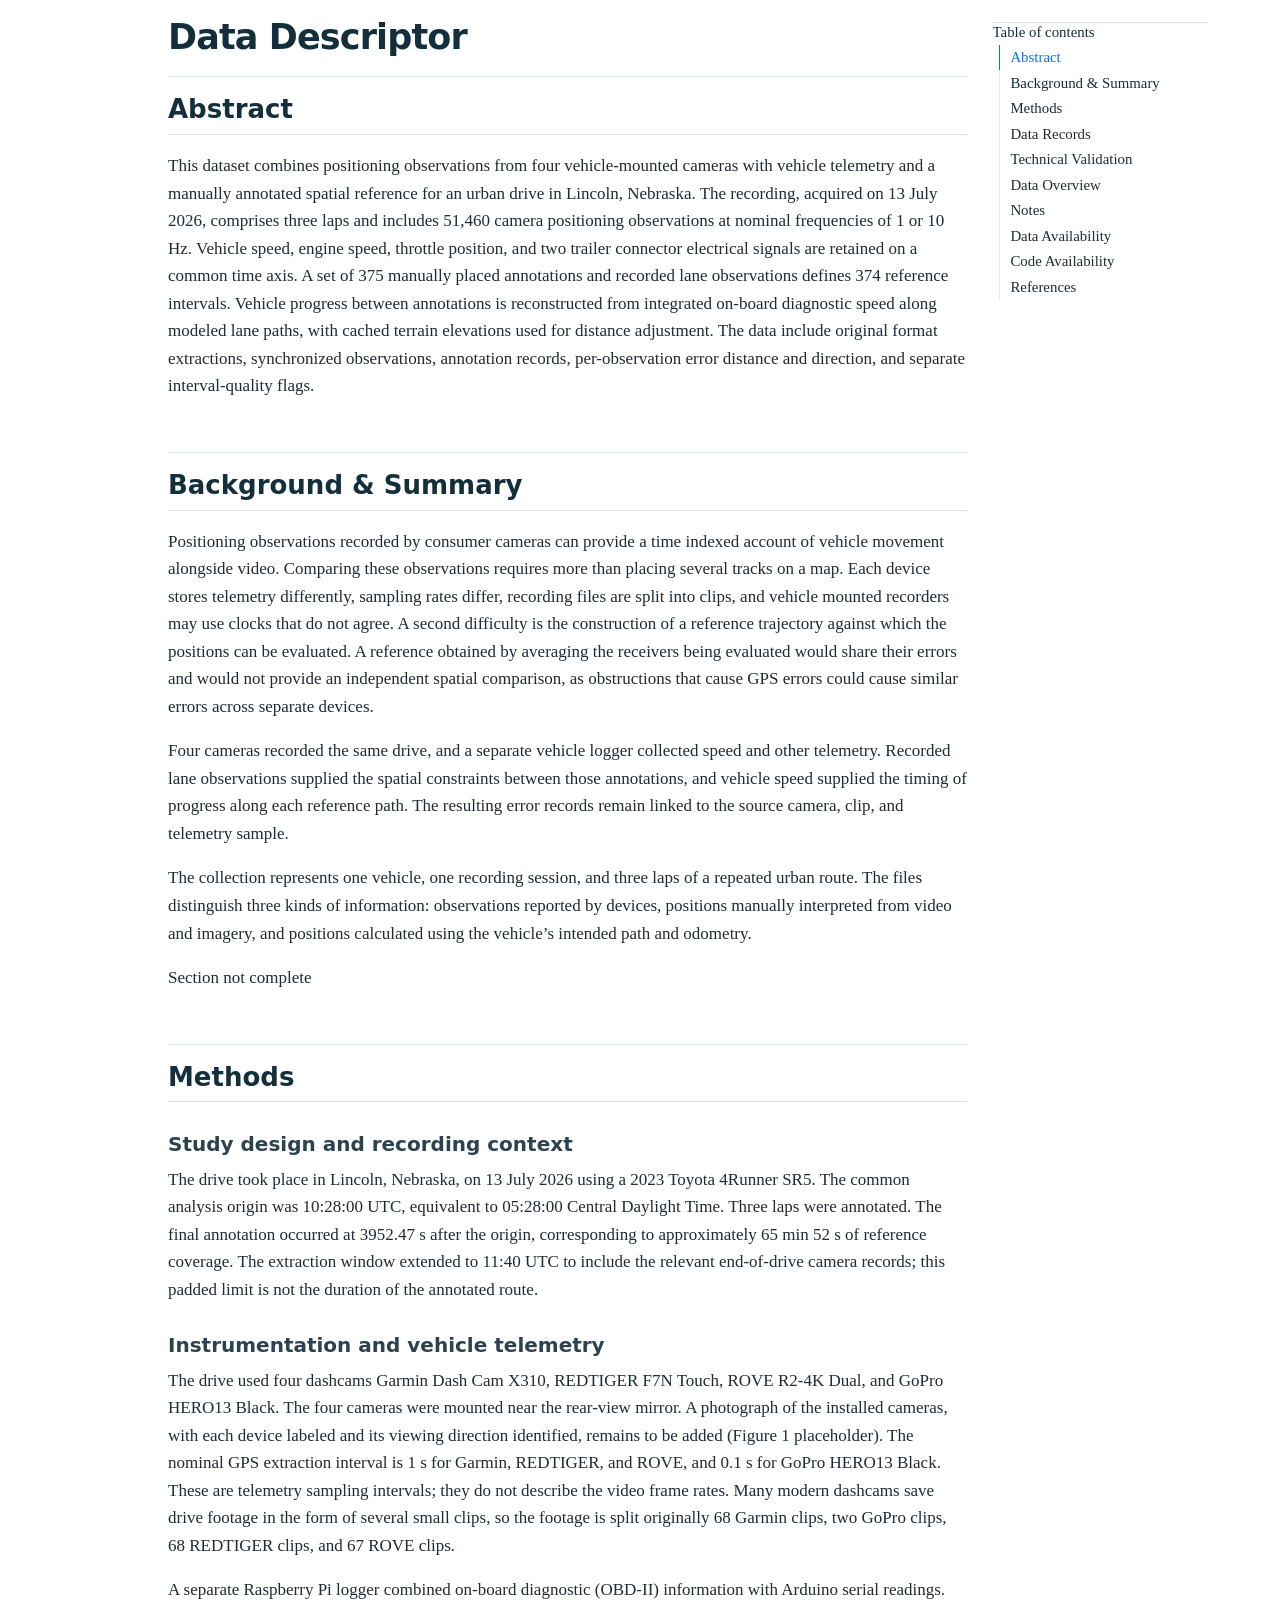
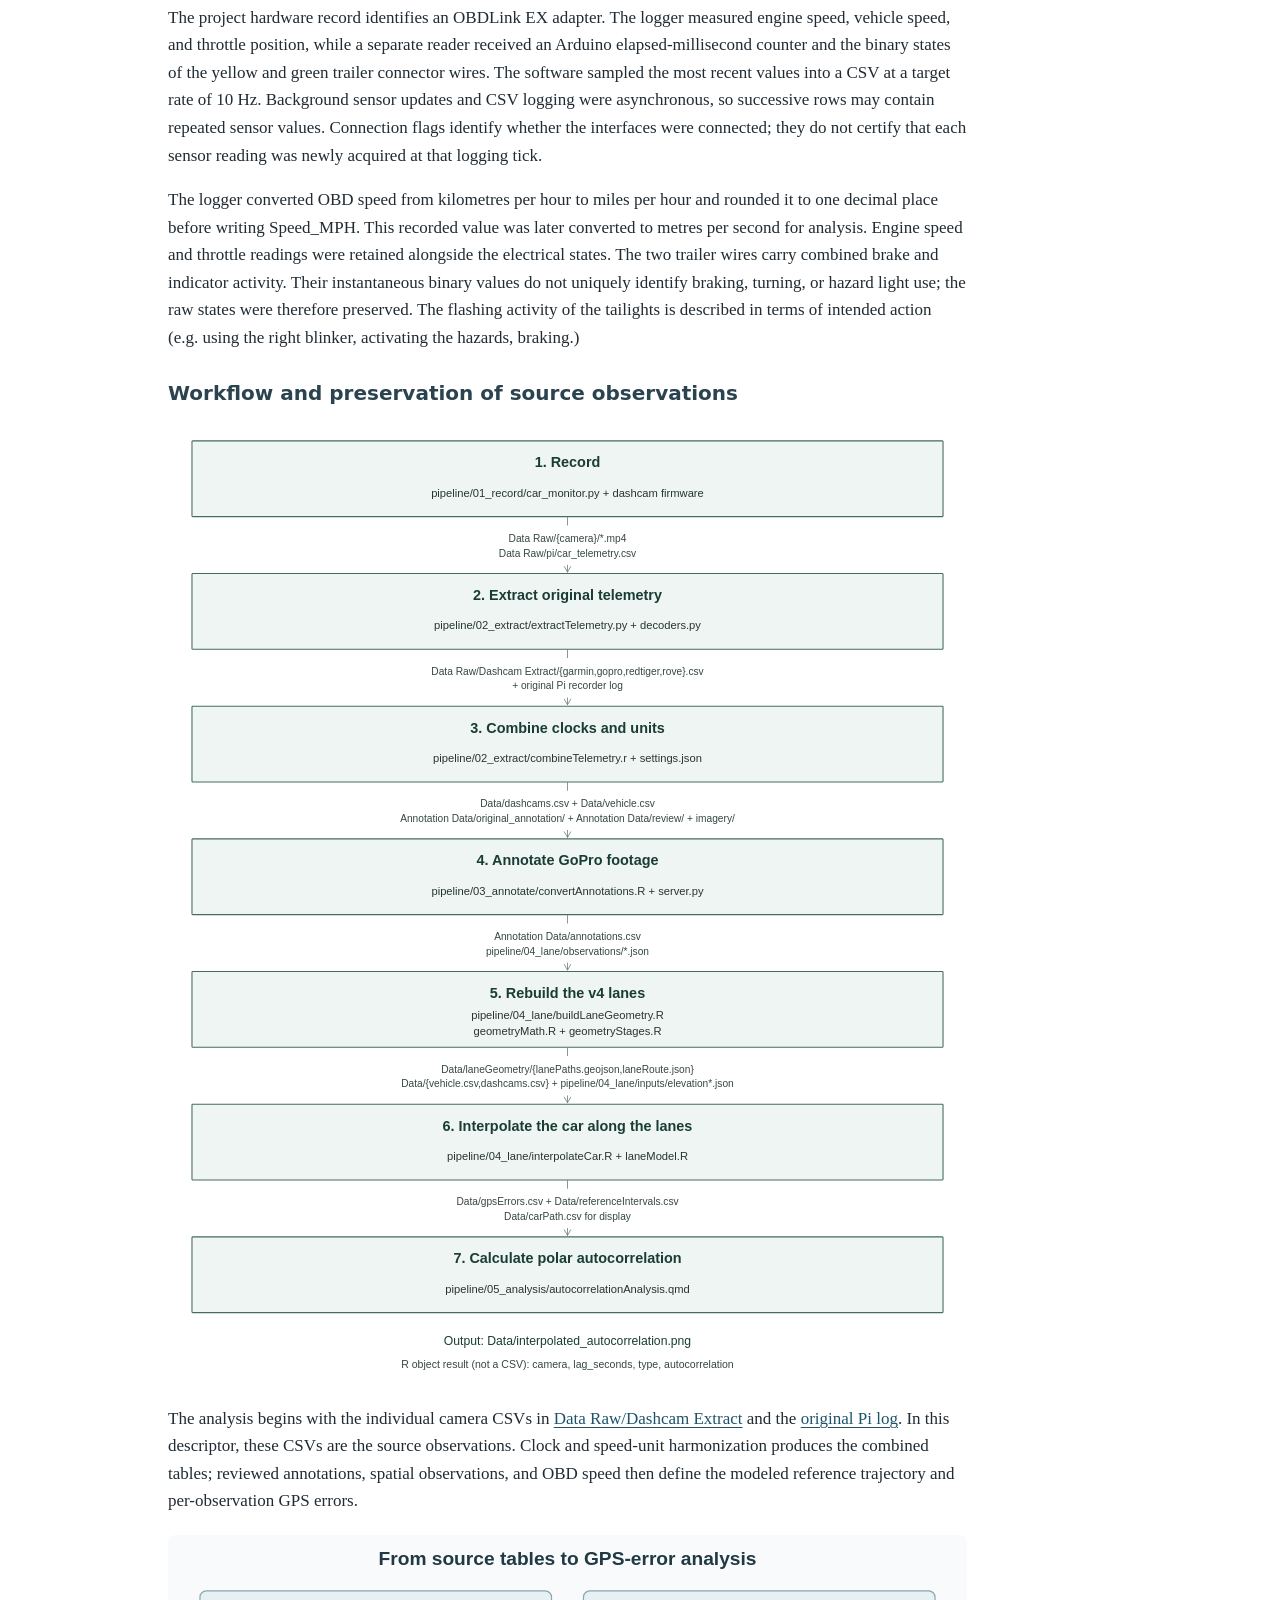
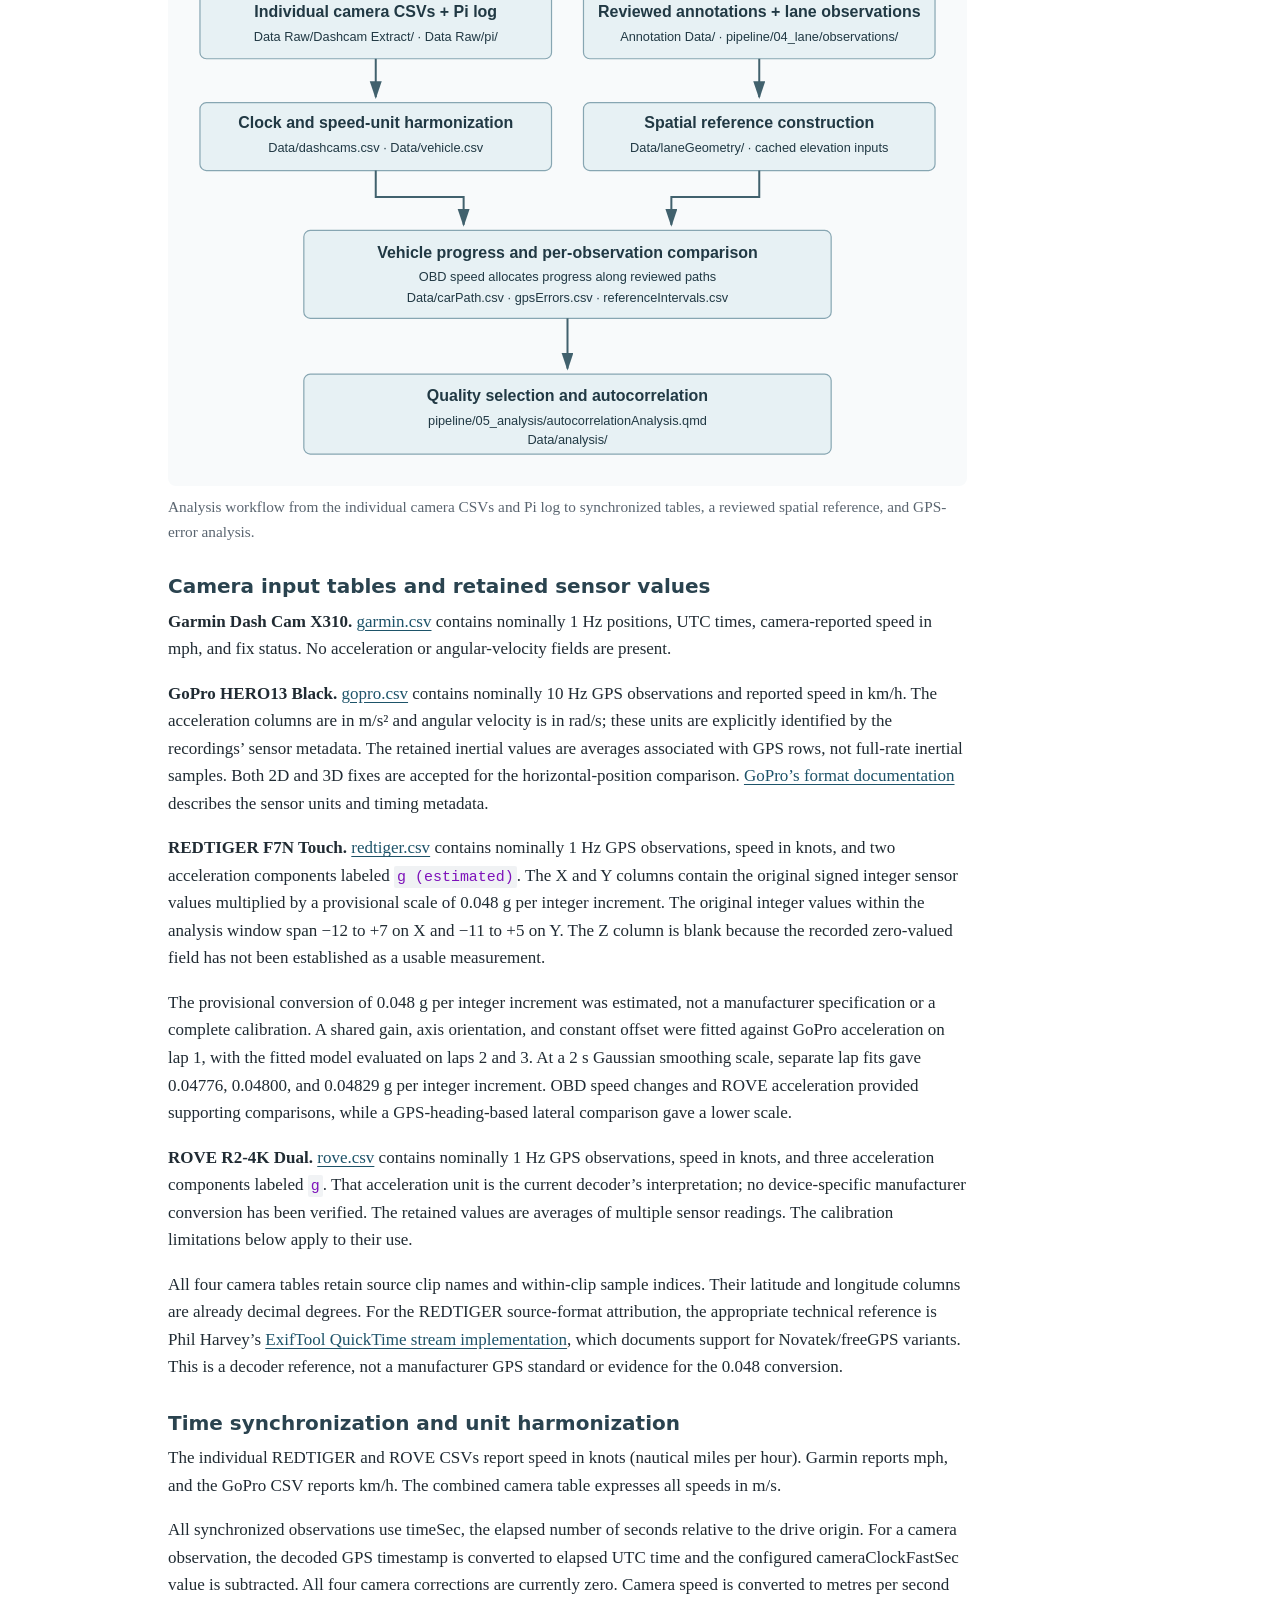
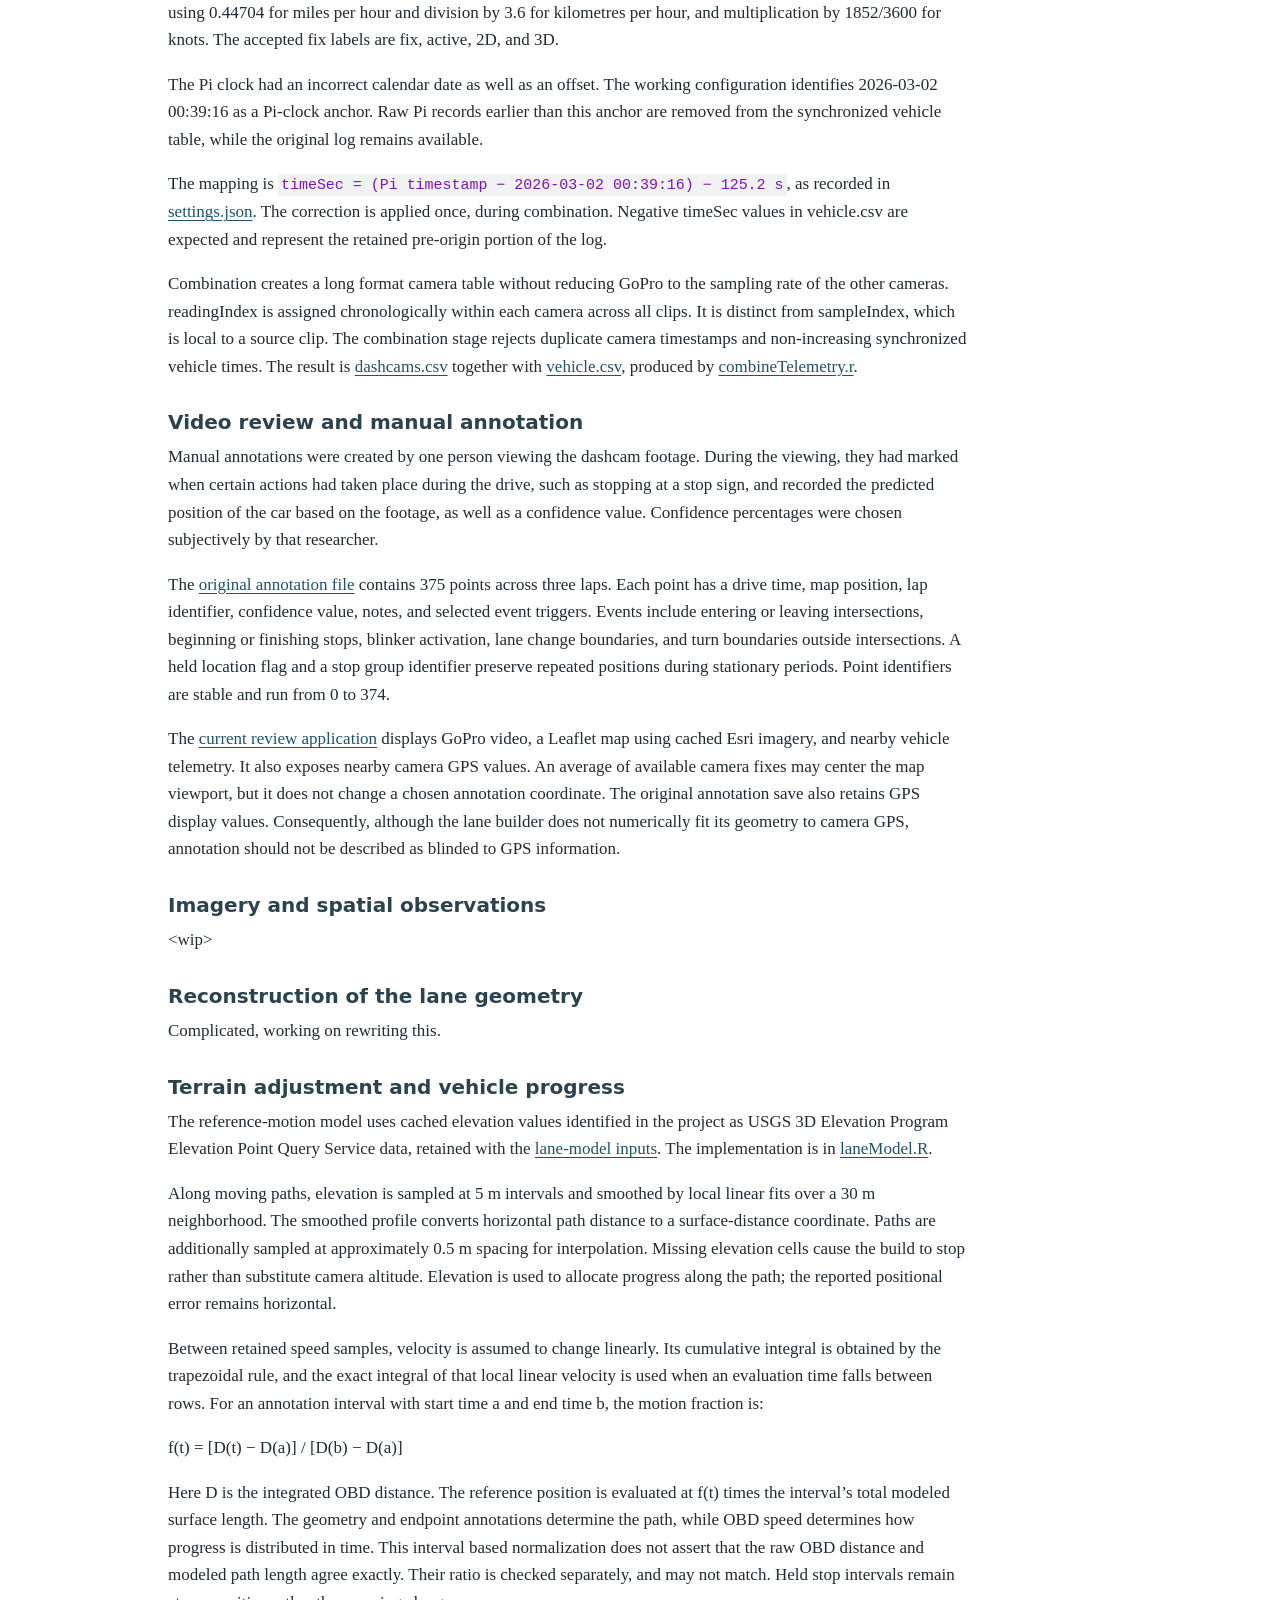
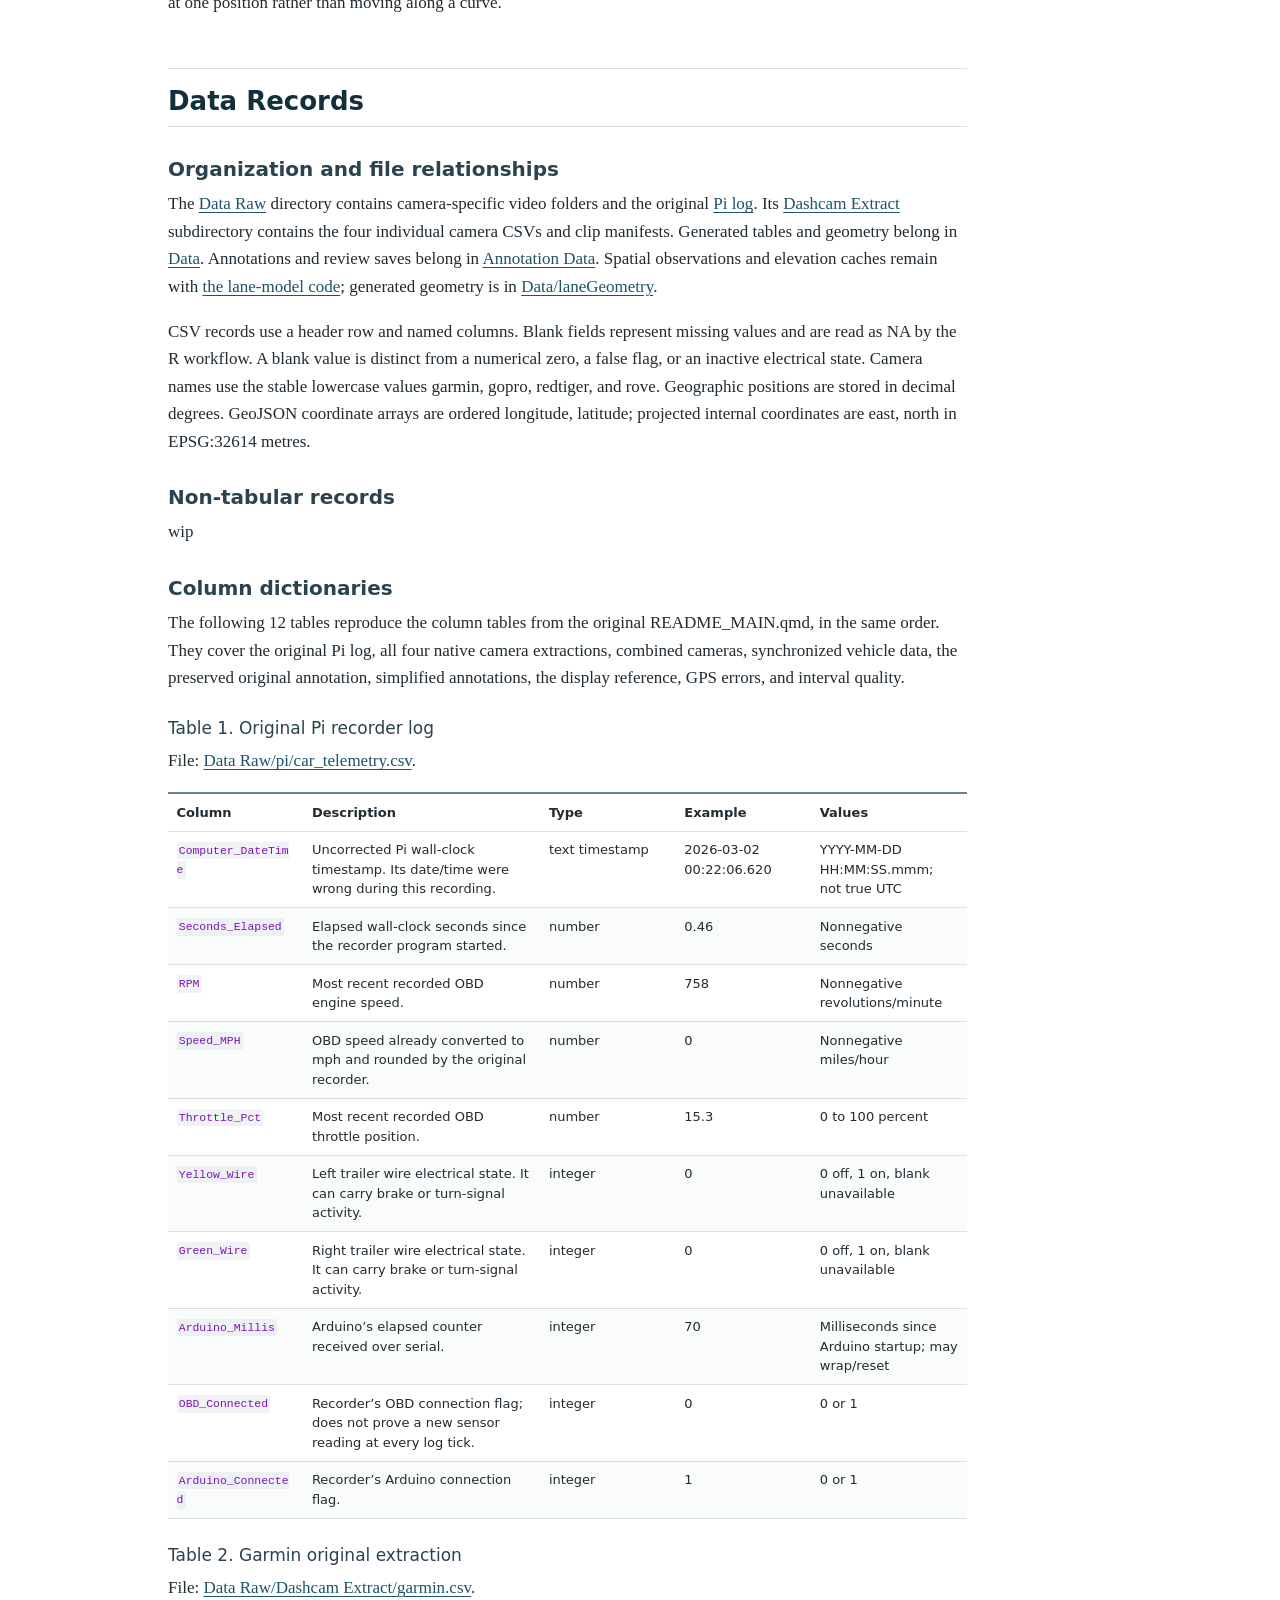
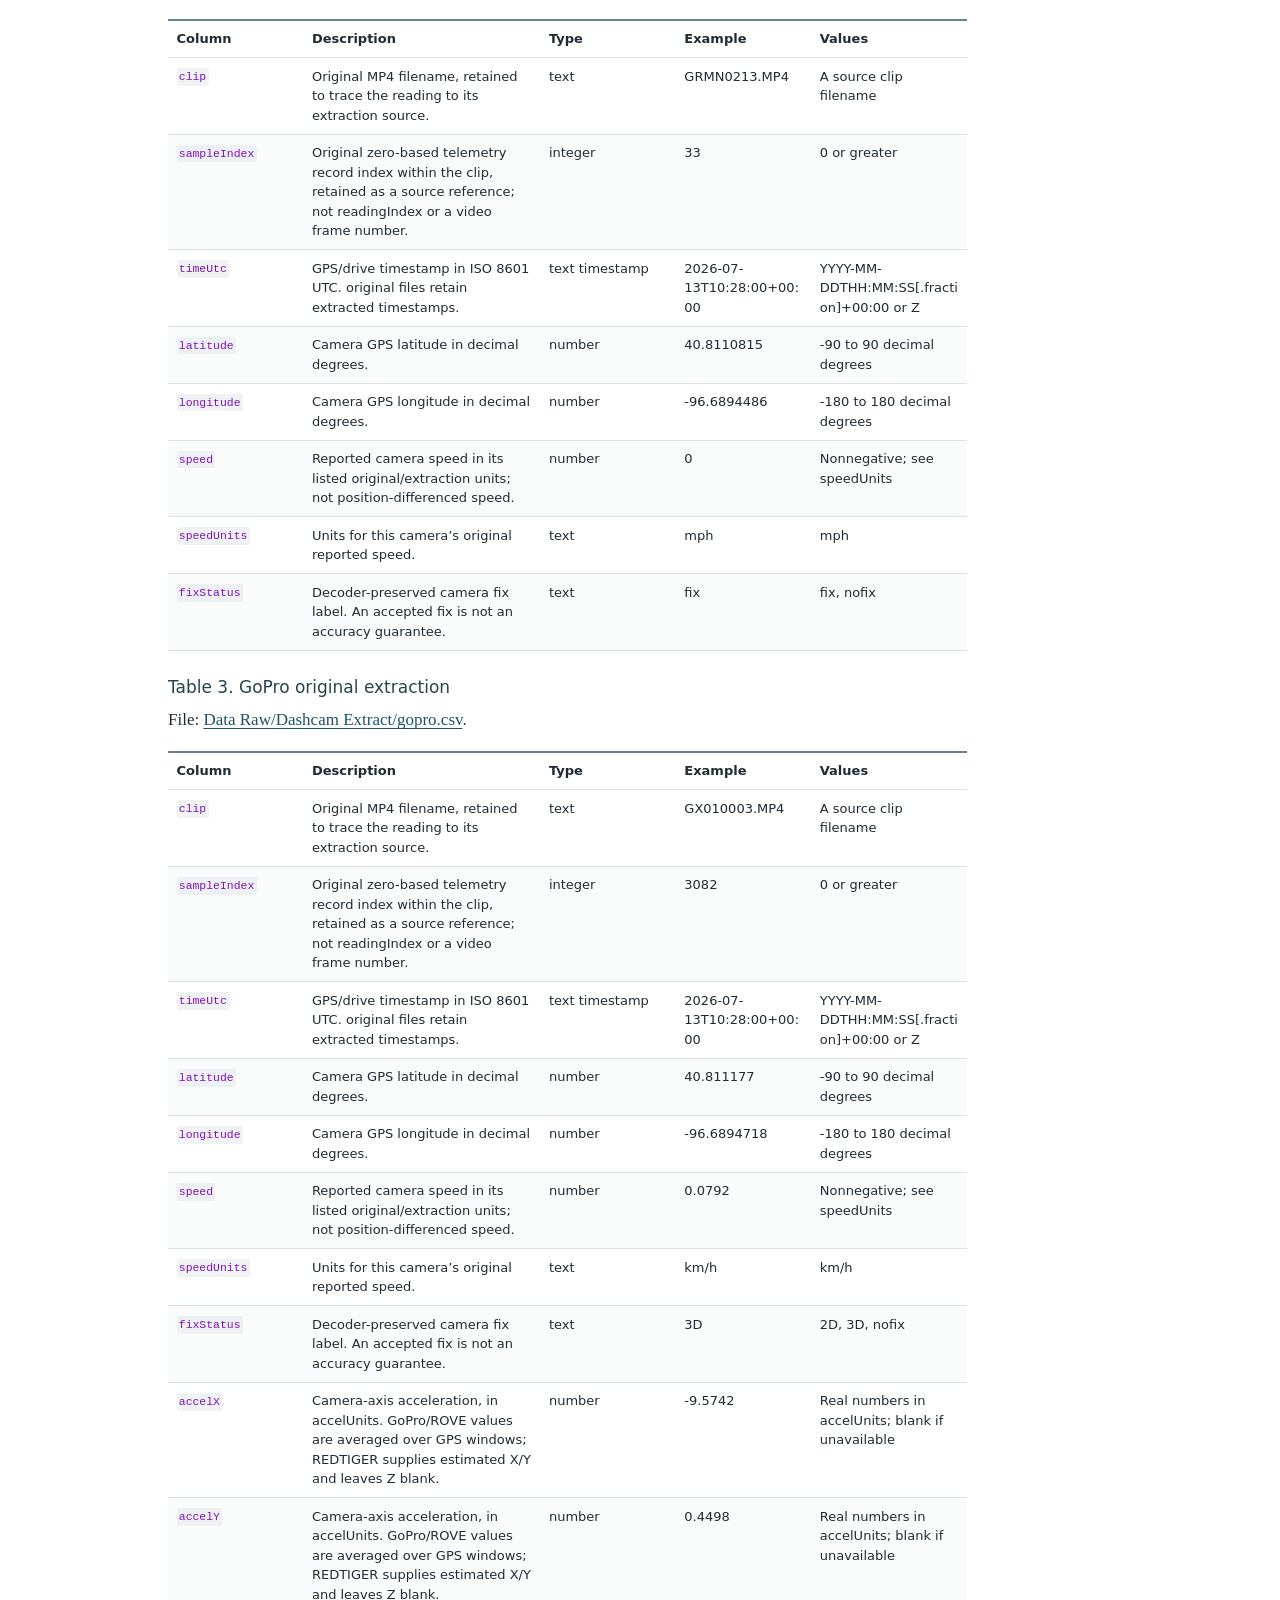
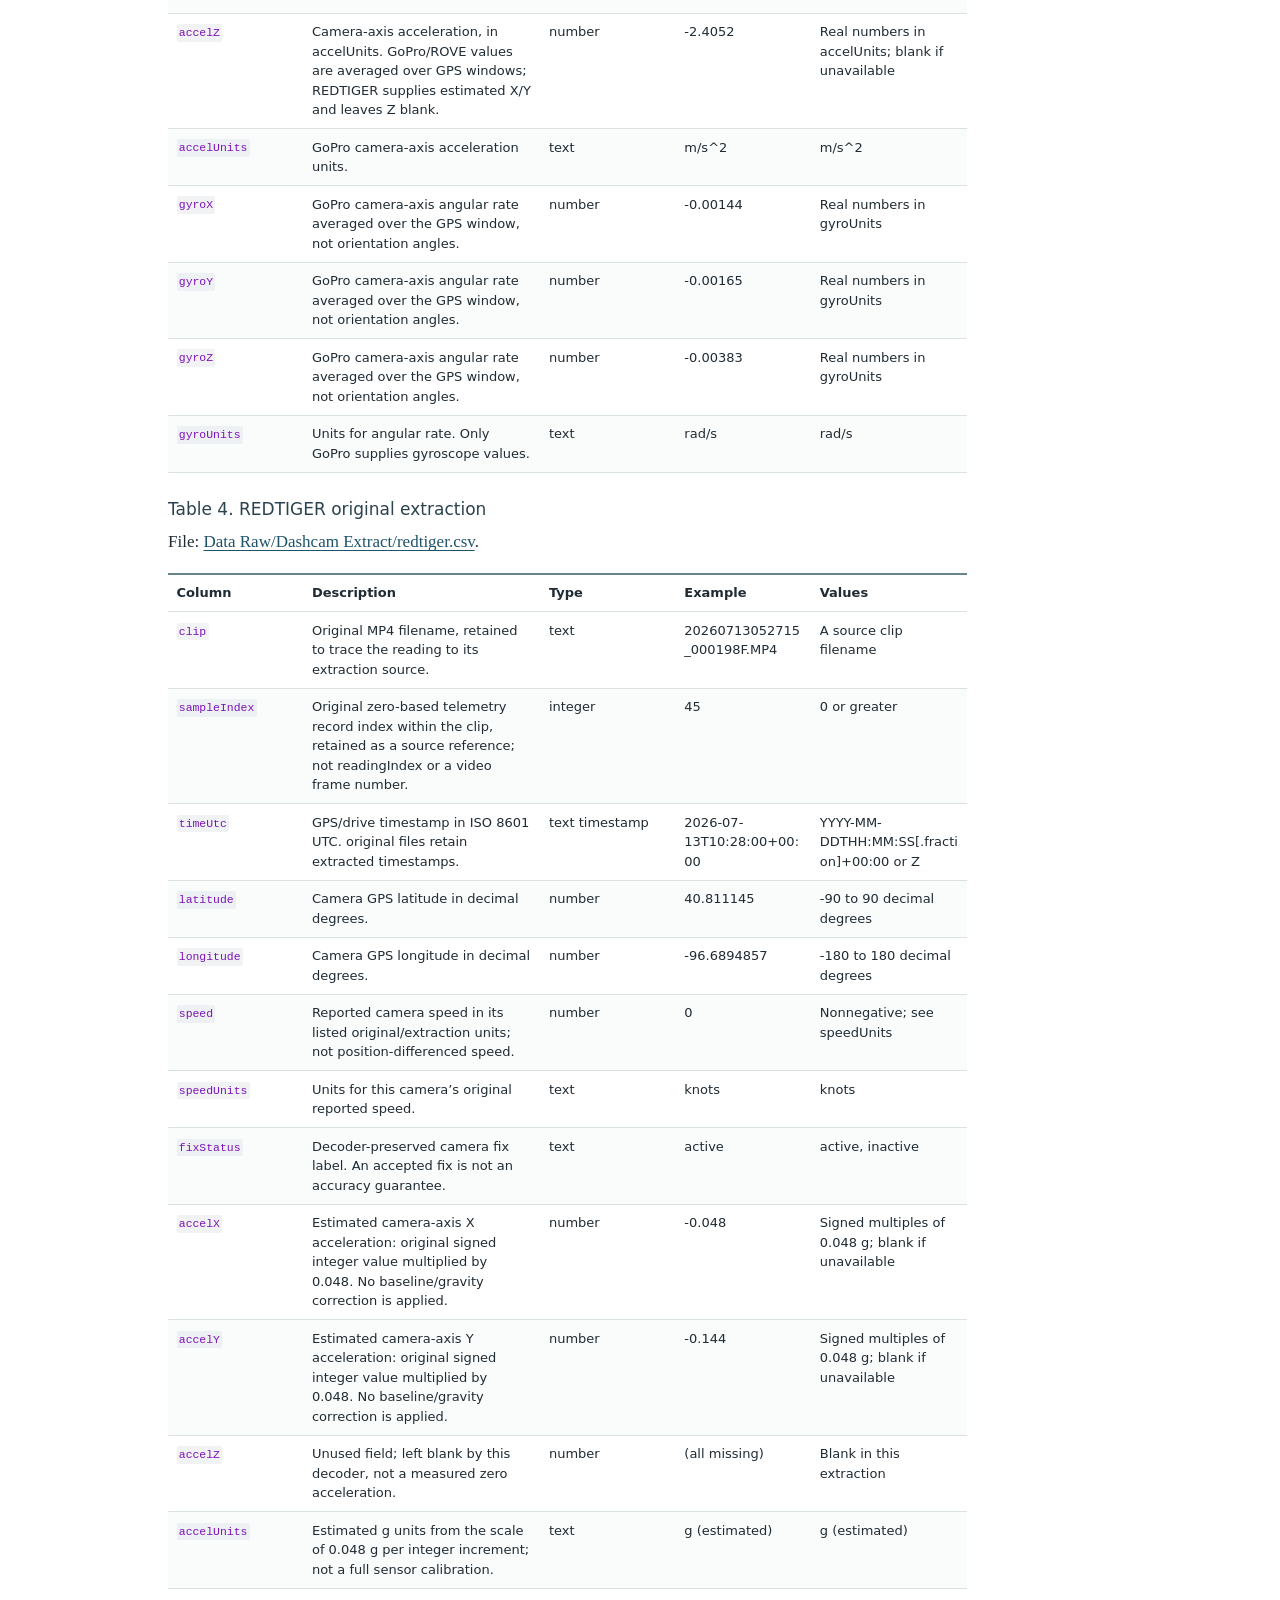
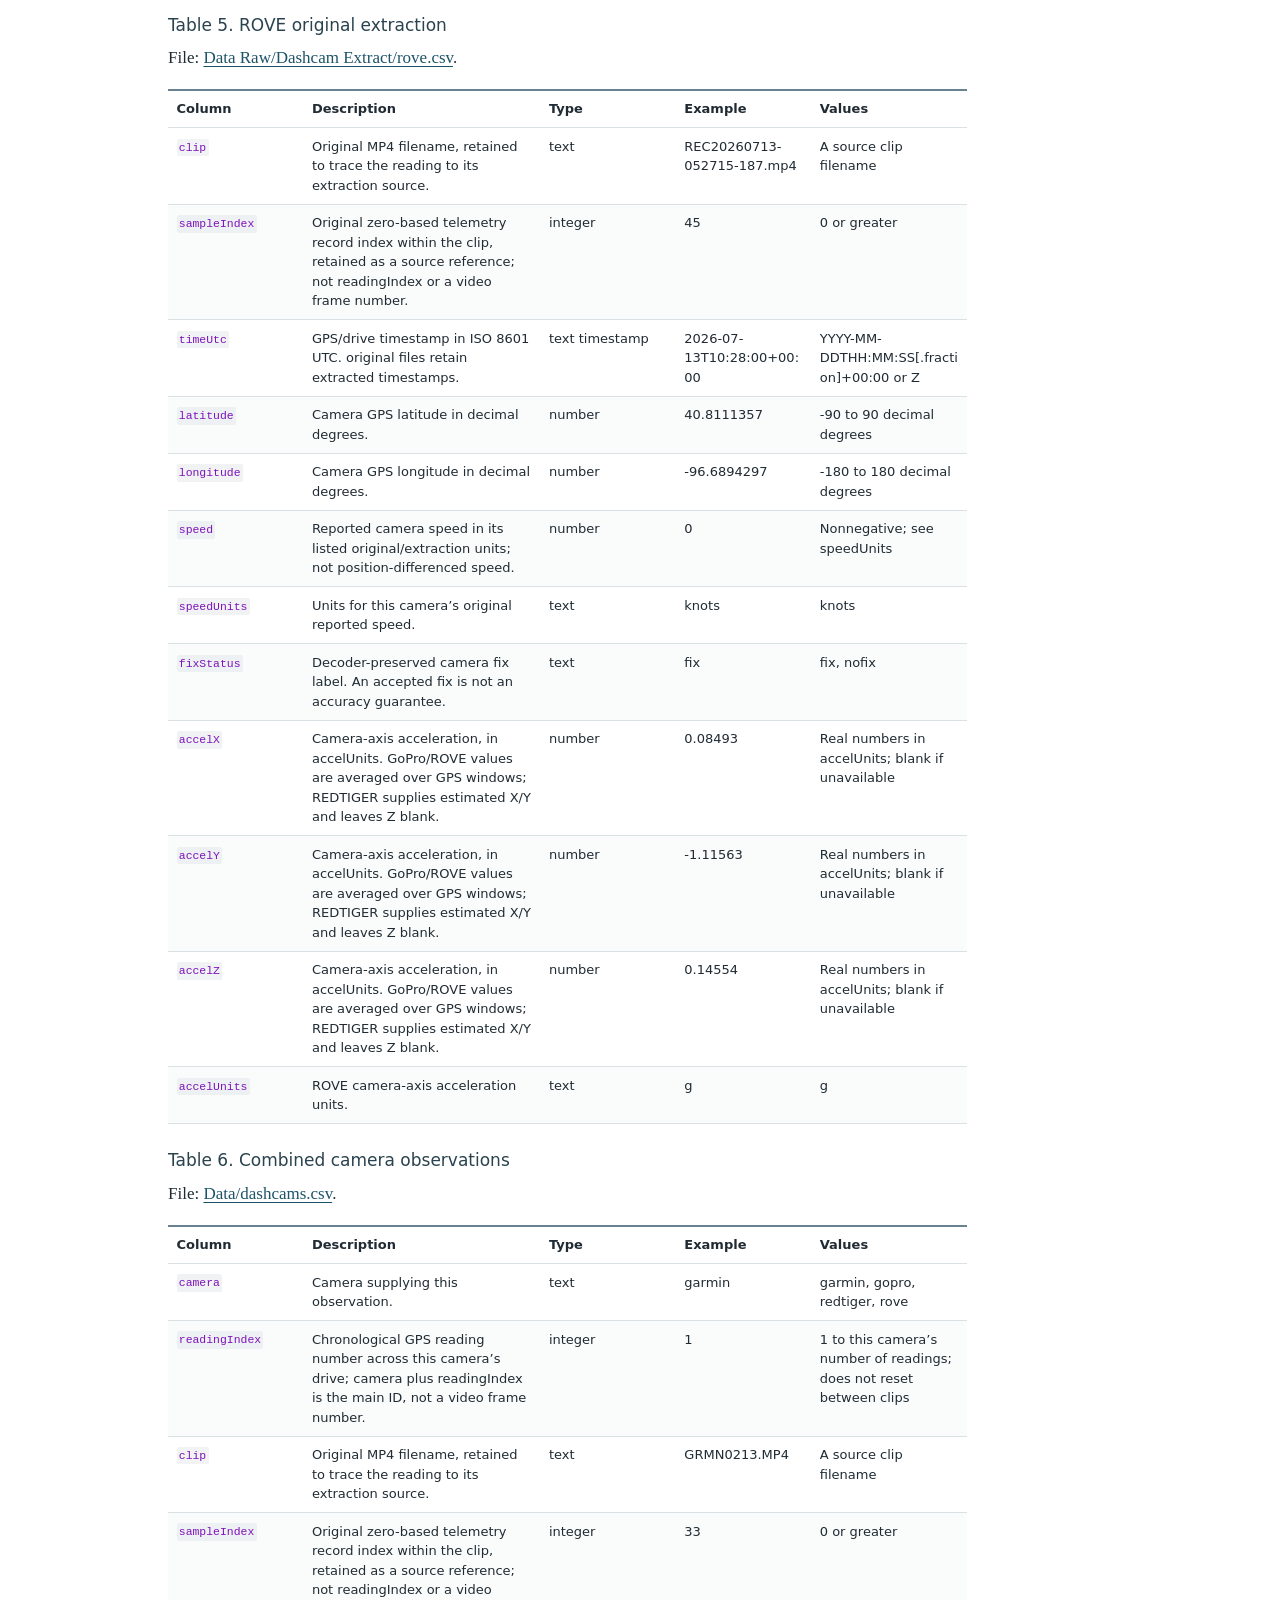
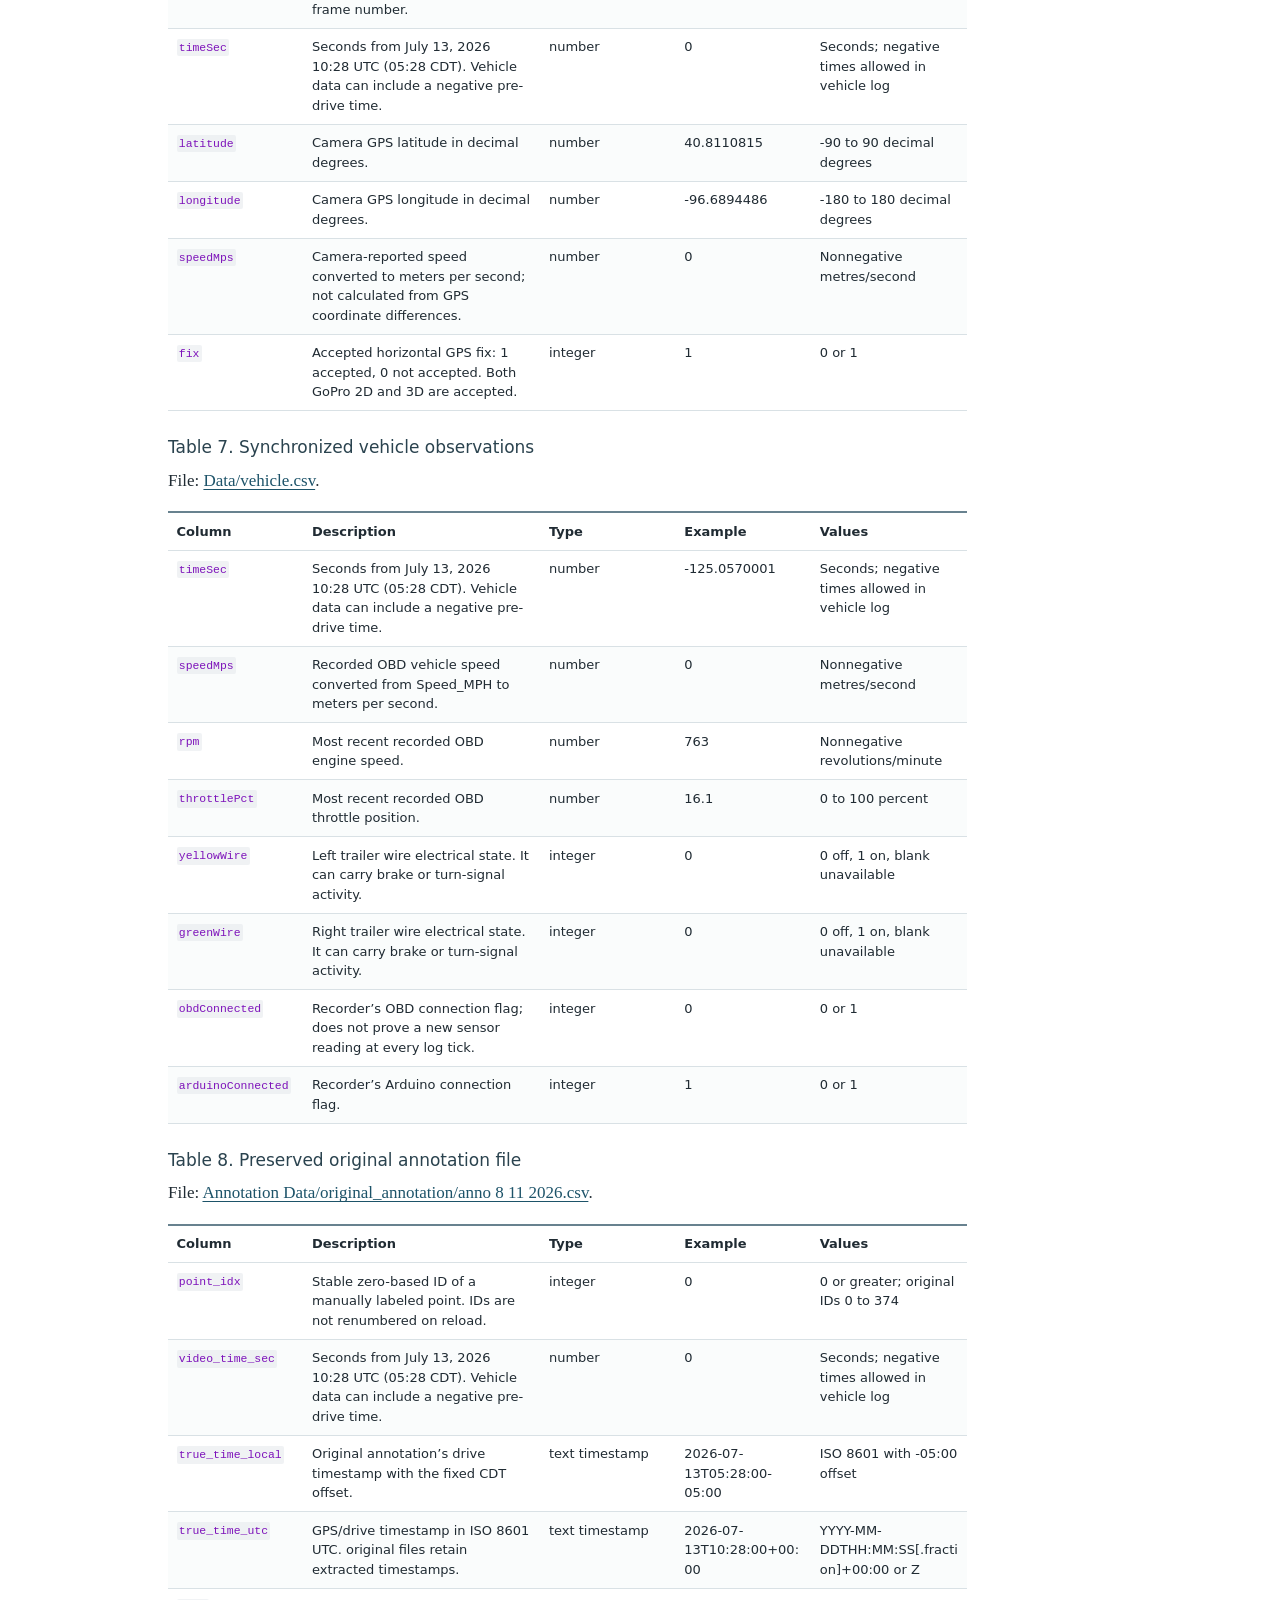
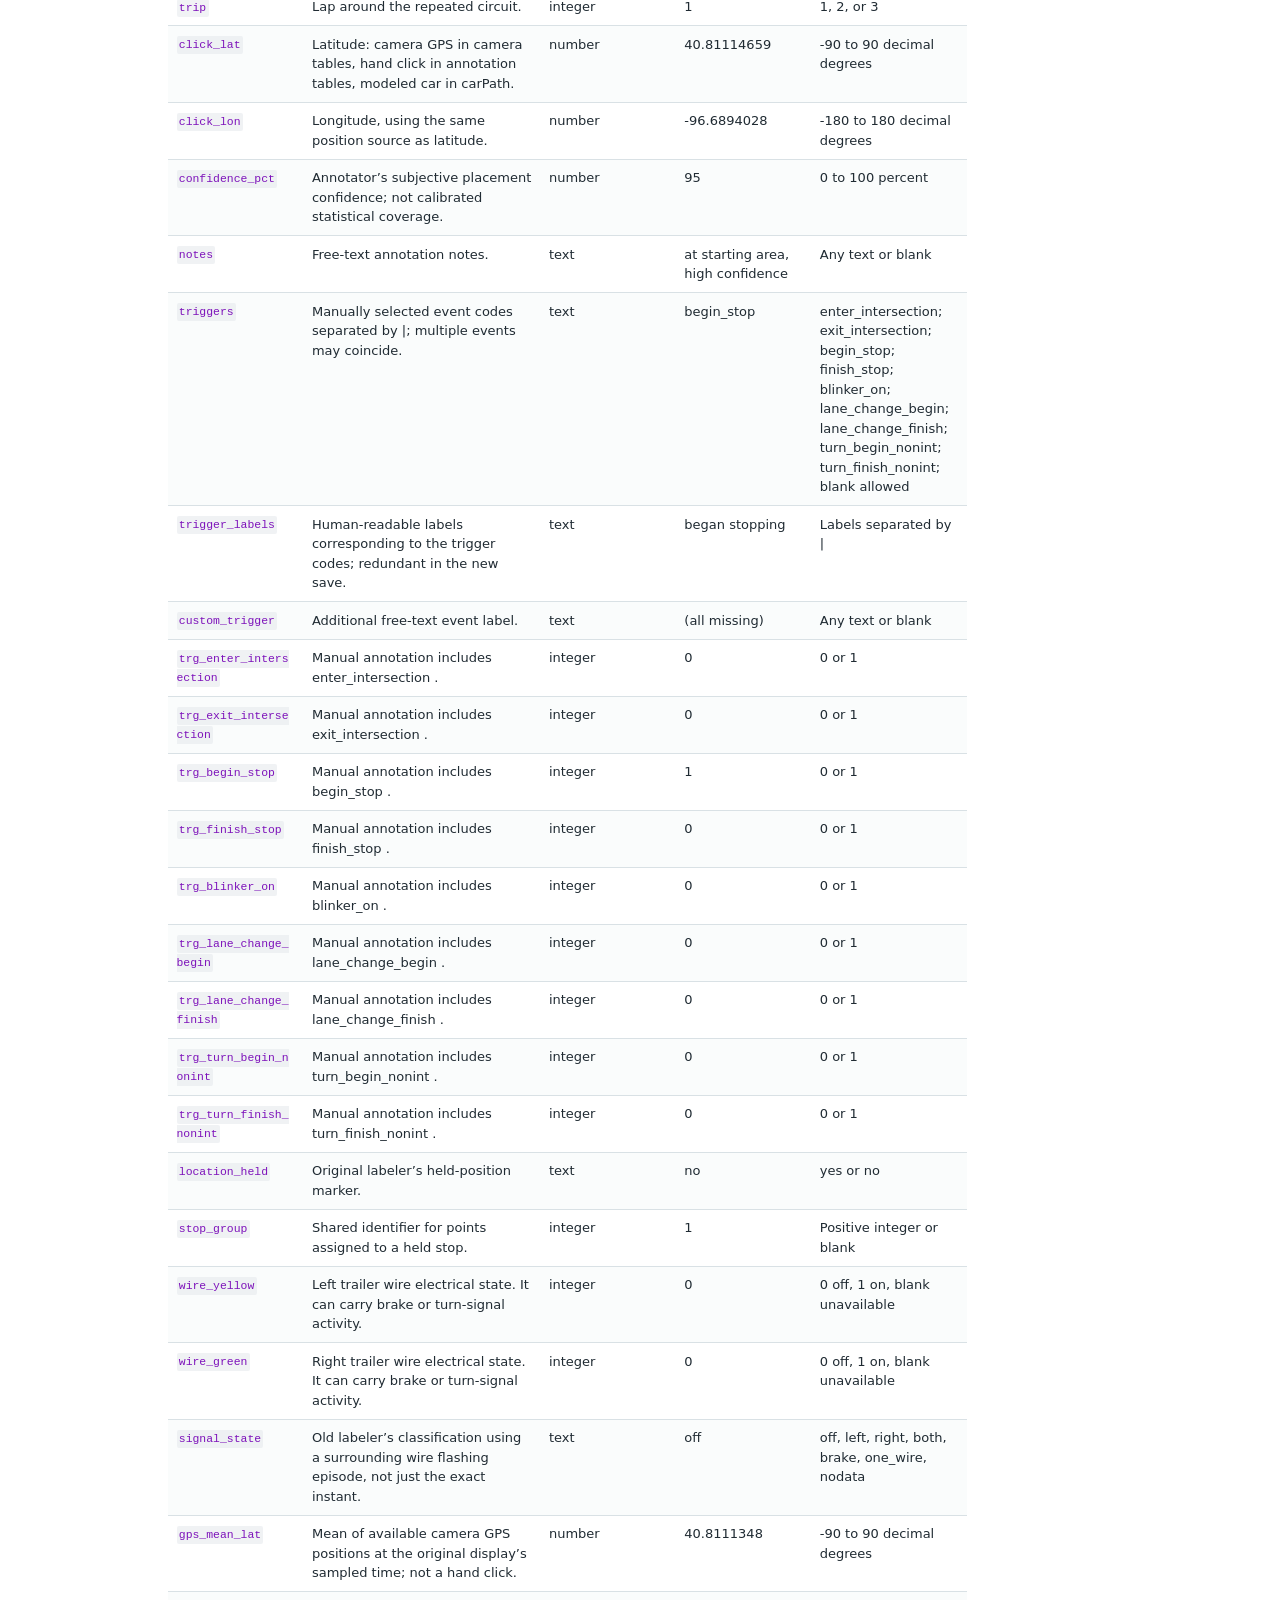
==== Data Descriptor.html @ 474ad842 "added changes for meeting 11 2 2026 - INCOMPLETE" ====
<!DOCTYPE html>
<html xmlns="http://www.w3.org/1999/xhtml" lang="en" xml:lang="en"><head>

<meta charset="utf-8">
<meta name="generator" content="quarto-1.10.18">

<meta name="viewport" content="width=device-width, initial-scale=1.0, user-scalable=yes">

<meta name="author" content>

<title>Data Descriptor</title>
<style>

span.smallcaps{font-variant: small-caps;}
div.columns{display: flex; gap: 1.5em;}
div.column{flex: auto;}
@media screen {
div.columns{gap: min(4vw, 1.5em);}
div.column{overflow-x: auto;}
}
div.hanging-indent{margin-left: 1.5em; text-indent: -1.5em;}
ul.task-list{list-style: none;}
ul.task-list li input[type="checkbox"] {
width: 0.8em;
margin: 0 0.8em 0.2em -1em;  vertical-align: middle;
}
</style>


<script>/*!
 * clipboard.js v2.0.11
 * https://clipboardjs.com/
 *
 * Licensed MIT © Zeno Rocha
 */
!function(t,e){"object"==typeof exports&&"object"==typeof module?module.exports=e():"function"==typeof define&&define.amd?define([],e):"object"==typeof exports?exports.ClipboardJS=e():t.ClipboardJS=e()}(this,function(){return n={686:function(t,e,n){"use strict";n.d(e,{default:function(){return b}});var e=n(279),i=n.n(e),e=n(370),u=n.n(e),e=n(817),r=n.n(e);function c(t){try{return document.execCommand(t)}catch(t){return}}var a=function(t){t=r()(t);return c("cut"),t};function o(t,e){var n,o,t=(n=t,o="rtl"===document.documentElement.getAttribute("dir"),(t=document.createElement("textarea")).style.fontSize="12pt",t.style.border="0",t.style.padding="0",t.style.margin="0",t.style.position="absolute",t.style[o?"right":"left"]="-9999px",o=window.pageYOffset||document.documentElement.scrollTop,t.style.top="".concat(o,"px"),t.setAttribute("readonly",""),t.value=n,t);return e.container.appendChild(t),e=r()(t),c("copy"),t.remove(),e}var f=function(t){var e=1<arguments.length&&void 0!==arguments[1]?arguments[1]:{container:document.body},n="";return"string"==typeof t?n=o(t,e):t instanceof HTMLInputElement&&!["text","search","url","tel","password"].includes(null==t?void 0:t.type)?n=o(t.value,e):(n=r()(t),c("copy")),n};function l(t){return(l="function"==typeof Symbol&&"symbol"==typeof Symbol.iterator?function(t){return typeof t}:function(t){return t&&"function"==typeof Symbol&&t.constructor===Symbol&&t!==Symbol.prototype?"symbol":typeof t})(t)}var s=function(){var t=0<arguments.length&&void 0!==arguments[0]?arguments[0]:{},e=t.action,n=void 0===e?"copy":e,o=t.container,e=t.target,t=t.text;if("copy"!==n&&"cut"!==n)throw new Error('Invalid "action" value, use either "copy" or "cut"');if(void 0!==e){if(!e||"object"!==l(e)||1!==e.nodeType)throw new Error('Invalid "target" value, use a valid Element');if("copy"===n&&e.hasAttribute("disabled"))throw new Error('Invalid "target" attribute. Please use "readonly" instead of "disabled" attribute');if("cut"===n&&(e.hasAttribute("readonly")||e.hasAttribute("disabled")))throw new Error('Invalid "target" attribute. You can\'t cut text from elements with "readonly" or "disabled" attributes')}return t?f(t,{container:o}):e?"cut"===n?a(e):f(e,{container:o}):void 0};function p(t){return(p="function"==typeof Symbol&&"symbol"==typeof Symbol.iterator?function(t){return typeof t}:function(t){return t&&"function"==typeof Symbol&&t.constructor===Symbol&&t!==Symbol.prototype?"symbol":typeof t})(t)}function d(t,e){for(var n=0;n<e.length;n++){var o=e[n];o.enumerable=o.enumerable||!1,o.configurable=!0,"value"in o&&(o.writable=!0),Object.defineProperty(t,o.key,o)}}function y(t,e){return(y=Object.setPrototypeOf||function(t,e){return t.__proto__=e,t})(t,e)}function h(n){var o=function(){if("undefined"==typeof Reflect||!Reflect.construct)return!1;if(Reflect.construct.sham)return!1;if("function"==typeof Proxy)return!0;try{return Date.prototype.toString.call(Reflect.construct(Date,[],function(){})),!0}catch(t){return!1}}();return function(){var t,e=v(n);return t=o?(t=v(this).constructor,Reflect.construct(e,arguments,t)):e.apply(this,arguments),e=this,!(t=t)||"object"!==p(t)&&"function"!=typeof t?function(t){if(void 0!==t)return t;throw new ReferenceError("this hasn't been initialised - super() hasn't been called")}(e):t}}function v(t){return(v=Object.setPrototypeOf?Object.getPrototypeOf:function(t){return t.__proto__||Object.getPrototypeOf(t)})(t)}function m(t,e){t="data-clipboard-".concat(t);if(e.hasAttribute(t))return e.getAttribute(t)}var b=function(){!function(t,e){if("function"!=typeof e&&null!==e)throw new TypeError("Super expression must either be null or a function");t.prototype=Object.create(e&&e.prototype,{constructor:{value:t,writable:!0,configurable:!0}}),e&&y(t,e)}(r,i());var t,e,n,o=h(r);function r(t,e){var n;return function(t){if(!(t instanceof r))throw new TypeError("Cannot call a class as a function")}(this),(n=o.call(this)).resolveOptions(e),n.listenClick(t),n}return t=r,n=[{key:"copy",value:function(t){var e=1<arguments.length&&void 0!==arguments[1]?arguments[1]:{container:document.body};return f(t,e)}},{key:"cut",value:function(t){return a(t)}},{key:"isSupported",value:function(){var t=0<arguments.length&&void 0!==arguments[0]?arguments[0]:["copy","cut"],t="string"==typeof t?[t]:t,e=!!document.queryCommandSupported;return t.forEach(function(t){e=e&&!!document.queryCommandSupported(t)}),e}}],(e=[{key:"resolveOptions",value:function(){var t=0<arguments.length&&void 0!==arguments[0]?arguments[0]:{};this.action="function"==typeof t.action?t.action:this.defaultAction,this.target="function"==typeof t.target?t.target:this.defaultTarget,this.text="function"==typeof t.text?t.text:this.defaultText,this.container="object"===p(t.container)?t.container:document.body}},{key:"listenClick",value:function(t){var e=this;this.listener=u()(t,"click",function(t){return e.onClick(t)})}},{key:"onClick",value:function(t){var e=t.delegateTarget||t.currentTarget,n=this.action(e)||"copy",t=s({action:n,container:this.container,target:this.target(e),text:this.text(e)});this.emit(t?"success":"error",{action:n,text:t,trigger:e,clearSelection:function(){e&&e.focus(),window.getSelection().removeAllRanges()}})}},{key:"defaultAction",value:function(t){return m("action",t)}},{key:"defaultTarget",value:function(t){t=m("target",t);if(t)return document.querySelector(t)}},{key:"defaultText",value:function(t){return m("text",t)}},{key:"destroy",value:function(){this.listener.destroy()}}])&&d(t.prototype,e),n&&d(t,n),r}()},828:function(t){var e;"undefined"==typeof Element||Element.prototype.matches||((e=Element.prototype).matches=e.matchesSelector||e.mozMatchesSelector||e.msMatchesSelector||e.oMatchesSelector||e.webkitMatchesSelector),t.exports=function(t,e){for(;t&&9!==t.nodeType;){if("function"==typeof t.matches&&t.matches(e))return t;t=t.parentNode}}},438:function(t,e,n){var u=n(828);function i(t,e,n,o,r){var i=function(e,n,t,o){return function(t){t.delegateTarget=u(t.target,n),t.delegateTarget&&o.call(e,t)}}.apply(this,arguments);return t.addEventListener(n,i,r),{destroy:function(){t.removeEventListener(n,i,r)}}}t.exports=function(t,e,n,o,r){return"function"==typeof t.addEventListener?i.apply(null,arguments):"function"==typeof n?i.bind(null,document).apply(null,arguments):("string"==typeof t&&(t=document.querySelectorAll(t)),Array.prototype.map.call(t,function(t){return i(t,e,n,o,r)}))}},879:function(t,n){n.node=function(t){return void 0!==t&&t instanceof HTMLElement&&1===t.nodeType},n.nodeList=function(t){var e=Object.prototype.toString.call(t);return void 0!==t&&("[object NodeList]"===e||"[object HTMLCollection]"===e)&&"length"in t&&(0===t.length||n.node(t[0]))},n.string=function(t){return"string"==typeof t||t instanceof String},n.fn=function(t){return"[object Function]"===Object.prototype.toString.call(t)}},370:function(t,e,n){var f=n(879),l=n(438);t.exports=function(t,e,n){if(!t&&!e&&!n)throw new Error("Missing required arguments");if(!f.string(e))throw new TypeError("Second argument must be a String");if(!f.fn(n))throw new TypeError("Third argument must be a Function");if(f.node(t))return c=e,a=n,(u=t).addEventListener(c,a),{destroy:function(){u.removeEventListener(c,a)}};if(f.nodeList(t))return o=t,r=e,i=n,Array.prototype.forEach.call(o,function(t){t.addEventListener(r,i)}),{destroy:function(){Array.prototype.forEach.call(o,function(t){t.removeEventListener(r,i)})}};if(f.string(t))return t=t,e=e,n=n,l(document.body,t,e,n);throw new TypeError("First argument must be a String, HTMLElement, HTMLCollection, or NodeList");var o,r,i,u,c,a}},817:function(t){t.exports=function(t){var e,n="SELECT"===t.nodeName?(t.focus(),t.value):"INPUT"===t.nodeName||"TEXTAREA"===t.nodeName?((e=t.hasAttribute("readonly"))||t.setAttribute("readonly",""),t.select(),t.setSelectionRange(0,t.value.length),e||t.removeAttribute("readonly"),t.value):(t.hasAttribute("contenteditable")&&t.focus(),n=window.getSelection(),(e=document.createRange()).selectNodeContents(t),n.removeAllRanges(),n.addRange(e),n.toString());return n}},279:function(t){function e(){}e.prototype={on:function(t,e,n){var o=this.e||(this.e={});return(o[t]||(o[t]=[])).push({fn:e,ctx:n}),this},once:function(t,e,n){var o=this;function r(){o.off(t,r),e.apply(n,arguments)}return r._=e,this.on(t,r,n)},emit:function(t){for(var e=[].slice.call(arguments,1),n=((this.e||(this.e={}))[t]||[]).slice(),o=0,r=n.length;o<r;o++)n[o].fn.apply(n[o].ctx,e);return this},off:function(t,e){var n=this.e||(this.e={}),o=n[t],r=[];if(o&&e)for(var i=0,u=o.length;i<u;i++)o[i].fn!==e&&o[i].fn._!==e&&r.push(o[i]);return r.length?n[t]=r:delete n[t],this}},t.exports=e,t.exports.TinyEmitter=e}},r={},o.n=function(t){var e=t&&t.__esModule?function(){return t.default}:function(){return t};return o.d(e,{a:e}),e},o.d=function(t,e){for(var n in e)o.o(e,n)&&!o.o(t,n)&&Object.defineProperty(t,n,{enumerable:!0,get:e[n]})},o.o=function(t,e){return Object.prototype.hasOwnProperty.call(t,e)},o(686).default;function o(t){if(r[t])return r[t].exports;var e=r[t]={exports:{}};return n[t](e,e.exports,o),e.exports}var n,r});</script>
<script src="[data-uri]" type="module"></script>
<script src="[data-uri]" type="module"></script>
<script>/**
 * @popperjs/core v2.11.7 - MIT License
 */

!function(e,t){"object"==typeof exports&&"undefined"!=typeof module?t(exports):"function"==typeof define&&define.amd?define(["exports"],t):t((e="undefined"!=typeof globalThis?globalThis:e||self).Popper={})}(this,(function(e){"use strict";function t(e){if(null==e)return window;if("[object Window]"!==e.toString()){var t=e.ownerDocument;return t&&t.defaultView||window}return e}function n(e){return e instanceof t(e).Element||e instanceof Element}function r(e){return e instanceof t(e).HTMLElement||e instanceof HTMLElement}function o(e){return"undefined"!=typeof ShadowRoot&&(e instanceof t(e).ShadowRoot||e instanceof ShadowRoot)}var i=Math.max,a=Math.min,s=Math.round;function f(){var e=navigator.userAgentData;return null!=e&&e.brands&&Array.isArray(e.brands)?e.brands.map((function(e){return e.brand+"/"+e.version})).join(" "):navigator.userAgent}function c(){return!/^((?!chrome|android).)*safari/i.test(f())}function p(e,o,i){void 0===o&&(o=!1),void 0===i&&(i=!1);var a=e.getBoundingClientRect(),f=1,p=1;o&&r(e)&&(f=e.offsetWidth>0&&s(a.width)/e.offsetWidth||1,p=e.offsetHeight>0&&s(a.height)/e.offsetHeight||1);var u=(n(e)?t(e):window).visualViewport,l=!c()&&i,d=(a.left+(l&&u?u.offsetLeft:0))/f,h=(a.top+(l&&u?u.offsetTop:0))/p,m=a.width/f,v=a.height/p;return{width:m,height:v,top:h,right:d+m,bottom:h+v,left:d,x:d,y:h}}function u(e){var n=t(e);return{scrollLeft:n.pageXOffset,scrollTop:n.pageYOffset}}function l(e){return e?(e.nodeName||"").toLowerCase():null}function d(e){return((n(e)?e.ownerDocument:e.document)||window.document).documentElement}function h(e){return p(d(e)).left+u(e).scrollLeft}function m(e){return t(e).getComputedStyle(e)}function v(e){var t=m(e),n=t.overflow,r=t.overflowX,o=t.overflowY;return/auto|scroll|overlay|hidden/.test(n+o+r)}function y(e,n,o){void 0===o&&(o=!1);var i,a,f=r(n),c=r(n)&&function(e){var t=e.getBoundingClientRect(),n=s(t.width)/e.offsetWidth||1,r=s(t.height)/e.offsetHeight||1;return 1!==n||1!==r}(n),m=d(n),y=p(e,c,o),g={scrollLeft:0,scrollTop:0},b={x:0,y:0};return(f||!f&&!o)&&(("body"!==l(n)||v(m))&&(g=(i=n)!==t(i)&&r(i)?{scrollLeft:(a=i).scrollLeft,scrollTop:a.scrollTop}:u(i)),r(n)?((b=p(n,!0)).x+=n.clientLeft,b.y+=n.clientTop):m&&(b.x=h(m))),{x:y.left+g.scrollLeft-b.x,y:y.top+g.scrollTop-b.y,width:y.width,height:y.height}}function g(e){var t=p(e),n=e.offsetWidth,r=e.offsetHeight;return Math.abs(t.width-n)<=1&&(n=t.width),Math.abs(t.height-r)<=1&&(r=t.height),{x:e.offsetLeft,y:e.offsetTop,width:n,height:r}}function b(e){return"html"===l(e)?e:e.assignedSlot||e.parentNode||(o(e)?e.host:null)||d(e)}function x(e){return["html","body","#document"].indexOf(l(e))>=0?e.ownerDocument.body:r(e)&&v(e)?e:x(b(e))}function w(e,n){var r;void 0===n&&(n=[]);var o=x(e),i=o===(null==(r=e.ownerDocument)?void 0:r.body),a=t(o),s=i?[a].concat(a.visualViewport||[],v(o)?o:[]):o,f=n.concat(s);return i?f:f.concat(w(b(s)))}function O(e){return["table","td","th"].indexOf(l(e))>=0}function j(e){return r(e)&&"fixed"!==m(e).position?e.offsetParent:null}function E(e){for(var n=t(e),i=j(e);i&&O(i)&&"static"===m(i).position;)i=j(i);return i&&("html"===l(i)||"body"===l(i)&&"static"===m(i).position)?n:i||function(e){var t=/firefox/i.test(f());if(/Trident/i.test(f())&&r(e)&&"fixed"===m(e).position)return null;var n=b(e);for(o(n)&&(n=n.host);r(n)&&["html","body"].indexOf(l(n))<0;){var i=m(n);if("none"!==i.transform||"none"!==i.perspective||"paint"===i.contain||-1!==["transform","perspective"].indexOf(i.willChange)||t&&"filter"===i.willChange||t&&i.filter&&"none"!==i.filter)return n;n=n.parentNode}return null}(e)||n}var D="top",A="bottom",L="right",P="left",M="auto",k=[D,A,L,P],W="start",B="end",H="viewport",T="popper",R=k.reduce((function(e,t){return e.concat([t+"-"+W,t+"-"+B])}),[]),S=[].concat(k,[M]).reduce((function(e,t){return e.concat([t,t+"-"+W,t+"-"+B])}),[]),V=["beforeRead","read","afterRead","beforeMain","main","afterMain","beforeWrite","write","afterWrite"];function q(e){var t=new Map,n=new Set,r=[];function o(e){n.add(e.name),[].concat(e.requires||[],e.requiresIfExists||[]).forEach((function(e){if(!n.has(e)){var r=t.get(e);r&&o(r)}})),r.push(e)}return e.forEach((function(e){t.set(e.name,e)})),e.forEach((function(e){n.has(e.name)||o(e)})),r}function C(e){return e.split("-")[0]}function N(e,t){var n=t.getRootNode&&t.getRootNode();if(e.contains(t))return!0;if(n&&o(n)){var r=t;do{if(r&&e.isSameNode(r))return!0;r=r.parentNode||r.host}while(r)}return!1}function I(e){return Object.assign({},e,{left:e.x,top:e.y,right:e.x+e.width,bottom:e.y+e.height})}function _(e,r,o){return r===H?I(function(e,n){var r=t(e),o=d(e),i=r.visualViewport,a=o.clientWidth,s=o.clientHeight,f=0,p=0;if(i){a=i.width,s=i.height;var u=c();(u||!u&&"fixed"===n)&&(f=i.offsetLeft,p=i.offsetTop)}return{width:a,height:s,x:f+h(e),y:p}}(e,o)):n(r)?function(e,t){var n=p(e,!1,"fixed"===t);return n.top=n.top+e.clientTop,n.left=n.left+e.clientLeft,n.bottom=n.top+e.clientHeight,n.right=n.left+e.clientWidth,n.width=e.clientWidth,n.height=e.clientHeight,n.x=n.left,n.y=n.top,n}(r,o):I(function(e){var t,n=d(e),r=u(e),o=null==(t=e.ownerDocument)?void 0:t.body,a=i(n.scrollWidth,n.clientWidth,o?o.scrollWidth:0,o?o.clientWidth:0),s=i(n.scrollHeight,n.clientHeight,o?o.scrollHeight:0,o?o.clientHeight:0),f=-r.scrollLeft+h(e),c=-r.scrollTop;return"rtl"===m(o||n).direction&&(f+=i(n.clientWidth,o?o.clientWidth:0)-a),{width:a,height:s,x:f,y:c}}(d(e)))}function F(e,t,o,s){var f="clippingParents"===t?function(e){var t=w(b(e)),o=["absolute","fixed"].indexOf(m(e).position)>=0&&r(e)?E(e):e;return n(o)?t.filter((function(e){return n(e)&&N(e,o)&&"body"!==l(e)})):[]}(e):[].concat(t),c=[].concat(f,[o]),p=c[0],u=c.reduce((function(t,n){var r=_(e,n,s);return t.top=i(r.top,t.top),t.right=a(r.right,t.right),t.bottom=a(r.bottom,t.bottom),t.left=i(r.left,t.left),t}),_(e,p,s));return u.width=u.right-u.left,u.height=u.bottom-u.top,u.x=u.left,u.y=u.top,u}function U(e){return e.split("-")[1]}function z(e){return["top","bottom"].indexOf(e)>=0?"x":"y"}function X(e){var t,n=e.reference,r=e.element,o=e.placement,i=o?C(o):null,a=o?U(o):null,s=n.x+n.width/2-r.width/2,f=n.y+n.height/2-r.height/2;switch(i){case D:t={x:s,y:n.y-r.height};break;case A:t={x:s,y:n.y+n.height};break;case L:t={x:n.x+n.width,y:f};break;case P:t={x:n.x-r.width,y:f};break;default:t={x:n.x,y:n.y}}var c=i?z(i):null;if(null!=c){var p="y"===c?"height":"width";switch(a){case W:t[c]=t[c]-(n[p]/2-r[p]/2);break;case B:t[c]=t[c]+(n[p]/2-r[p]/2)}}return t}function Y(e){return Object.assign({},{top:0,right:0,bottom:0,left:0},e)}function G(e,t){return t.reduce((function(t,n){return t[n]=e,t}),{})}function J(e,t){void 0===t&&(t={});var r=t,o=r.placement,i=void 0===o?e.placement:o,a=r.strategy,s=void 0===a?e.strategy:a,f=r.boundary,c=void 0===f?"clippingParents":f,u=r.rootBoundary,l=void 0===u?H:u,h=r.elementContext,m=void 0===h?T:h,v=r.altBoundary,y=void 0!==v&&v,g=r.padding,b=void 0===g?0:g,x=Y("number"!=typeof b?b:G(b,k)),w=m===T?"reference":T,O=e.rects.popper,j=e.elements[y?w:m],E=F(n(j)?j:j.contextElement||d(e.elements.popper),c,l,s),P=p(e.elements.reference),M=X({reference:P,element:O,strategy:"absolute",placement:i}),W=I(Object.assign({},O,M)),B=m===T?W:P,R={top:E.top-B.top+x.top,bottom:B.bottom-E.bottom+x.bottom,left:E.left-B.left+x.left,right:B.right-E.right+x.right},S=e.modifiersData.offset;if(m===T&&S){var V=S[i];Object.keys(R).forEach((function(e){var t=[L,A].indexOf(e)>=0?1:-1,n=[D,A].indexOf(e)>=0?"y":"x";R[e]+=V[n]*t}))}return R}var K={placement:"bottom",modifiers:[],strategy:"absolute"};function Q(){for(var e=arguments.length,t=new Array(e),n=0;n<e;n++)t[n]=arguments[n];return!t.some((function(e){return!(e&&"function"==typeof e.getBoundingClientRect)}))}function Z(e){void 0===e&&(e={});var t=e,r=t.defaultModifiers,o=void 0===r?[]:r,i=t.defaultOptions,a=void 0===i?K:i;return function(e,t,r){void 0===r&&(r=a);var i,s,f={placement:"bottom",orderedModifiers:[],options:Object.assign({},K,a),modifiersData:{},elements:{reference:e,popper:t},attributes:{},styles:{}},c=[],p=!1,u={state:f,setOptions:function(r){var i="function"==typeof r?r(f.options):r;l(),f.options=Object.assign({},a,f.options,i),f.scrollParents={reference:n(e)?w(e):e.contextElement?w(e.contextElement):[],popper:w(t)};var s,p,d=function(e){var t=q(e);return V.reduce((function(e,n){return e.concat(t.filter((function(e){return e.phase===n})))}),[])}((s=[].concat(o,f.options.modifiers),p=s.reduce((function(e,t){var n=e[t.name];return e[t.name]=n?Object.assign({},n,t,{options:Object.assign({},n.options,t.options),data:Object.assign({},n.data,t.data)}):t,e}),{}),Object.keys(p).map((function(e){return p[e]}))));return f.orderedModifiers=d.filter((function(e){return e.enabled})),f.orderedModifiers.forEach((function(e){var t=e.name,n=e.options,r=void 0===n?{}:n,o=e.effect;if("function"==typeof o){var i=o({state:f,name:t,instance:u,options:r}),a=function(){};c.push(i||a)}})),u.update()},forceUpdate:function(){if(!p){var e=f.elements,t=e.reference,n=e.popper;if(Q(t,n)){f.rects={reference:y(t,E(n),"fixed"===f.options.strategy),popper:g(n)},f.reset=!1,f.placement=f.options.placement,f.orderedModifiers.forEach((function(e){return f.modifiersData[e.name]=Object.assign({},e.data)}));for(var r=0;r<f.orderedModifiers.length;r++)if(!0!==f.reset){var o=f.orderedModifiers[r],i=o.fn,a=o.options,s=void 0===a?{}:a,c=o.name;"function"==typeof i&&(f=i({state:f,options:s,name:c,instance:u})||f)}else f.reset=!1,r=-1}}},update:(i=function(){return new Promise((function(e){u.forceUpdate(),e(f)}))},function(){return s||(s=new Promise((function(e){Promise.resolve().then((function(){s=void 0,e(i())}))}))),s}),destroy:function(){l(),p=!0}};if(!Q(e,t))return u;function l(){c.forEach((function(e){return e()})),c=[]}return u.setOptions(r).then((function(e){!p&&r.onFirstUpdate&&r.onFirstUpdate(e)})),u}}var $={passive:!0};var ee={name:"eventListeners",enabled:!0,phase:"write",fn:function(){},effect:function(e){var n=e.state,r=e.instance,o=e.options,i=o.scroll,a=void 0===i||i,s=o.resize,f=void 0===s||s,c=t(n.elements.popper),p=[].concat(n.scrollParents.reference,n.scrollParents.popper);return a&&p.forEach((function(e){e.addEventListener("scroll",r.update,$)})),f&&c.addEventListener("resize",r.update,$),function(){a&&p.forEach((function(e){e.removeEventListener("scroll",r.update,$)})),f&&c.removeEventListener("resize",r.update,$)}},data:{}};var te={name:"popperOffsets",enabled:!0,phase:"read",fn:function(e){var t=e.state,n=e.name;t.modifiersData[n]=X({reference:t.rects.reference,element:t.rects.popper,strategy:"absolute",placement:t.placement})},data:{}},ne={top:"auto",right:"auto",bottom:"auto",left:"auto"};function re(e){var n,r=e.popper,o=e.popperRect,i=e.placement,a=e.variation,f=e.offsets,c=e.position,p=e.gpuAcceleration,u=e.adaptive,l=e.roundOffsets,h=e.isFixed,v=f.x,y=void 0===v?0:v,g=f.y,b=void 0===g?0:g,x="function"==typeof l?l({x:y,y:b}):{x:y,y:b};y=x.x,b=x.y;var w=f.hasOwnProperty("x"),O=f.hasOwnProperty("y"),j=P,M=D,k=window;if(u){var W=E(r),H="clientHeight",T="clientWidth";if(W===t(r)&&"static"!==m(W=d(r)).position&&"absolute"===c&&(H="scrollHeight",T="scrollWidth"),W=W,i===D||(i===P||i===L)&&a===B)M=A,b-=(h&&W===k&&k.visualViewport?k.visualViewport.height:W[H])-o.height,b*=p?1:-1;if(i===P||(i===D||i===A)&&a===B)j=L,y-=(h&&W===k&&k.visualViewport?k.visualViewport.width:W[T])-o.width,y*=p?1:-1}var R,S=Object.assign({position:c},u&&ne),V=!0===l?function(e,t){var n=e.x,r=e.y,o=t.devicePixelRatio||1;return{x:s(n*o)/o||0,y:s(r*o)/o||0}}({x:y,y:b},t(r)):{x:y,y:b};return y=V.x,b=V.y,p?Object.assign({},S,((R={})[M]=O?"0":"",R[j]=w?"0":"",R.transform=(k.devicePixelRatio||1)<=1?"translate("+y+"px, "+b+"px)":"translate3d("+y+"px, "+b+"px, 0)",R)):Object.assign({},S,((n={})[M]=O?b+"px":"",n[j]=w?y+"px":"",n.transform="",n))}var oe={name:"computeStyles",enabled:!0,phase:"beforeWrite",fn:function(e){var t=e.state,n=e.options,r=n.gpuAcceleration,o=void 0===r||r,i=n.adaptive,a=void 0===i||i,s=n.roundOffsets,f=void 0===s||s,c={placement:C(t.placement),variation:U(t.placement),popper:t.elements.popper,popperRect:t.rects.popper,gpuAcceleration:o,isFixed:"fixed"===t.options.strategy};null!=t.modifiersData.popperOffsets&&(t.styles.popper=Object.assign({},t.styles.popper,re(Object.assign({},c,{offsets:t.modifiersData.popperOffsets,position:t.options.strategy,adaptive:a,roundOffsets:f})))),null!=t.modifiersData.arrow&&(t.styles.arrow=Object.assign({},t.styles.arrow,re(Object.assign({},c,{offsets:t.modifiersData.arrow,position:"absolute",adaptive:!1,roundOffsets:f})))),t.attributes.popper=Object.assign({},t.attributes.popper,{"data-popper-placement":t.placement})},data:{}};var ie={name:"applyStyles",enabled:!0,phase:"write",fn:function(e){var t=e.state;Object.keys(t.elements).forEach((function(e){var n=t.styles[e]||{},o=t.attributes[e]||{},i=t.elements[e];r(i)&&l(i)&&(Object.assign(i.style,n),Object.keys(o).forEach((function(e){var t=o[e];!1===t?i.removeAttribute(e):i.setAttribute(e,!0===t?"":t)})))}))},effect:function(e){var t=e.state,n={popper:{position:t.options.strategy,left:"0",top:"0",margin:"0"},arrow:{position:"absolute"},reference:{}};return Object.assign(t.elements.popper.style,n.popper),t.styles=n,t.elements.arrow&&Object.assign(t.elements.arrow.style,n.arrow),function(){Object.keys(t.elements).forEach((function(e){var o=t.elements[e],i=t.attributes[e]||{},a=Object.keys(t.styles.hasOwnProperty(e)?t.styles[e]:n[e]).reduce((function(e,t){return e[t]="",e}),{});r(o)&&l(o)&&(Object.assign(o.style,a),Object.keys(i).forEach((function(e){o.removeAttribute(e)})))}))}},requires:["computeStyles"]};var ae={name:"offset",enabled:!0,phase:"main",requires:["popperOffsets"],fn:function(e){var t=e.state,n=e.options,r=e.name,o=n.offset,i=void 0===o?[0,0]:o,a=S.reduce((function(e,n){return e[n]=function(e,t,n){var r=C(e),o=[P,D].indexOf(r)>=0?-1:1,i="function"==typeof n?n(Object.assign({},t,{placement:e})):n,a=i[0],s=i[1];return a=a||0,s=(s||0)*o,[P,L].indexOf(r)>=0?{x:s,y:a}:{x:a,y:s}}(n,t.rects,i),e}),{}),s=a[t.placement],f=s.x,c=s.y;null!=t.modifiersData.popperOffsets&&(t.modifiersData.popperOffsets.x+=f,t.modifiersData.popperOffsets.y+=c),t.modifiersData[r]=a}},se={left:"right",right:"left",bottom:"top",top:"bottom"};function fe(e){return e.replace(/left|right|bottom|top/g,(function(e){return se[e]}))}var ce={start:"end",end:"start"};function pe(e){return e.replace(/start|end/g,(function(e){return ce[e]}))}function ue(e,t){void 0===t&&(t={});var n=t,r=n.placement,o=n.boundary,i=n.rootBoundary,a=n.padding,s=n.flipVariations,f=n.allowedAutoPlacements,c=void 0===f?S:f,p=U(r),u=p?s?R:R.filter((function(e){return U(e)===p})):k,l=u.filter((function(e){return c.indexOf(e)>=0}));0===l.length&&(l=u);var d=l.reduce((function(t,n){return t[n]=J(e,{placement:n,boundary:o,rootBoundary:i,padding:a})[C(n)],t}),{});return Object.keys(d).sort((function(e,t){return d[e]-d[t]}))}var le={name:"flip",enabled:!0,phase:"main",fn:function(e){var t=e.state,n=e.options,r=e.name;if(!t.modifiersData[r]._skip){for(var o=n.mainAxis,i=void 0===o||o,a=n.altAxis,s=void 0===a||a,f=n.fallbackPlacements,c=n.padding,p=n.boundary,u=n.rootBoundary,l=n.altBoundary,d=n.flipVariations,h=void 0===d||d,m=n.allowedAutoPlacements,v=t.options.placement,y=C(v),g=f||(y===v||!h?[fe(v)]:function(e){if(C(e)===M)return[];var t=fe(e);return[pe(e),t,pe(t)]}(v)),b=[v].concat(g).reduce((function(e,n){return e.concat(C(n)===M?ue(t,{placement:n,boundary:p,rootBoundary:u,padding:c,flipVariations:h,allowedAutoPlacements:m}):n)}),[]),x=t.rects.reference,w=t.rects.popper,O=new Map,j=!0,E=b[0],k=0;k<b.length;k++){var B=b[k],H=C(B),T=U(B)===W,R=[D,A].indexOf(H)>=0,S=R?"width":"height",V=J(t,{placement:B,boundary:p,rootBoundary:u,altBoundary:l,padding:c}),q=R?T?L:P:T?A:D;x[S]>w[S]&&(q=fe(q));var N=fe(q),I=[];if(i&&I.push(V[H]<=0),s&&I.push(V[q]<=0,V[N]<=0),I.every((function(e){return e}))){E=B,j=!1;break}O.set(B,I)}if(j)for(var _=function(e){var t=b.find((function(t){var n=O.get(t);if(n)return n.slice(0,e).every((function(e){return e}))}));if(t)return E=t,"break"},F=h?3:1;F>0;F--){if("break"===_(F))break}t.placement!==E&&(t.modifiersData[r]._skip=!0,t.placement=E,t.reset=!0)}},requiresIfExists:["offset"],data:{_skip:!1}};function de(e,t,n){return i(e,a(t,n))}var he={name:"preventOverflow",enabled:!0,phase:"main",fn:function(e){var t=e.state,n=e.options,r=e.name,o=n.mainAxis,s=void 0===o||o,f=n.altAxis,c=void 0!==f&&f,p=n.boundary,u=n.rootBoundary,l=n.altBoundary,d=n.padding,h=n.tether,m=void 0===h||h,v=n.tetherOffset,y=void 0===v?0:v,b=J(t,{boundary:p,rootBoundary:u,padding:d,altBoundary:l}),x=C(t.placement),w=U(t.placement),O=!w,j=z(x),M="x"===j?"y":"x",k=t.modifiersData.popperOffsets,B=t.rects.reference,H=t.rects.popper,T="function"==typeof y?y(Object.assign({},t.rects,{placement:t.placement})):y,R="number"==typeof T?{mainAxis:T,altAxis:T}:Object.assign({mainAxis:0,altAxis:0},T),S=t.modifiersData.offset?t.modifiersData.offset[t.placement]:null,V={x:0,y:0};if(k){if(s){var q,N="y"===j?D:P,I="y"===j?A:L,_="y"===j?"height":"width",F=k[j],X=F+b[N],Y=F-b[I],G=m?-H[_]/2:0,K=w===W?B[_]:H[_],Q=w===W?-H[_]:-B[_],Z=t.elements.arrow,$=m&&Z?g(Z):{width:0,height:0},ee=t.modifiersData["arrow#persistent"]?t.modifiersData["arrow#persistent"].padding:{top:0,right:0,bottom:0,left:0},te=ee[N],ne=ee[I],re=de(0,B[_],$[_]),oe=O?B[_]/2-G-re-te-R.mainAxis:K-re-te-R.mainAxis,ie=O?-B[_]/2+G+re+ne+R.mainAxis:Q+re+ne+R.mainAxis,ae=t.elements.arrow&&E(t.elements.arrow),se=ae?"y"===j?ae.clientTop||0:ae.clientLeft||0:0,fe=null!=(q=null==S?void 0:S[j])?q:0,ce=F+ie-fe,pe=de(m?a(X,F+oe-fe-se):X,F,m?i(Y,ce):Y);k[j]=pe,V[j]=pe-F}if(c){var ue,le="x"===j?D:P,he="x"===j?A:L,me=k[M],ve="y"===M?"height":"width",ye=me+b[le],ge=me-b[he],be=-1!==[D,P].indexOf(x),xe=null!=(ue=null==S?void 0:S[M])?ue:0,we=be?ye:me-B[ve]-H[ve]-xe+R.altAxis,Oe=be?me+B[ve]+H[ve]-xe-R.altAxis:ge,je=m&&be?function(e,t,n){var r=de(e,t,n);return r>n?n:r}(we,me,Oe):de(m?we:ye,me,m?Oe:ge);k[M]=je,V[M]=je-me}t.modifiersData[r]=V}},requiresIfExists:["offset"]};var me={name:"arrow",enabled:!0,phase:"main",fn:function(e){var t,n=e.state,r=e.name,o=e.options,i=n.elements.arrow,a=n.modifiersData.popperOffsets,s=C(n.placement),f=z(s),c=[P,L].indexOf(s)>=0?"height":"width";if(i&&a){var p=function(e,t){return Y("number"!=typeof(e="function"==typeof e?e(Object.assign({},t.rects,{placement:t.placement})):e)?e:G(e,k))}(o.padding,n),u=g(i),l="y"===f?D:P,d="y"===f?A:L,h=n.rects.reference[c]+n.rects.reference[f]-a[f]-n.rects.popper[c],m=a[f]-n.rects.reference[f],v=E(i),y=v?"y"===f?v.clientHeight||0:v.clientWidth||0:0,b=h/2-m/2,x=p[l],w=y-u[c]-p[d],O=y/2-u[c]/2+b,j=de(x,O,w),M=f;n.modifiersData[r]=((t={})[M]=j,t.centerOffset=j-O,t)}},effect:function(e){var t=e.state,n=e.options.element,r=void 0===n?"[data-popper-arrow]":n;null!=r&&("string"!=typeof r||(r=t.elements.popper.querySelector(r)))&&N(t.elements.popper,r)&&(t.elements.arrow=r)},requires:["popperOffsets"],requiresIfExists:["preventOverflow"]};function ve(e,t,n){return void 0===n&&(n={x:0,y:0}),{top:e.top-t.height-n.y,right:e.right-t.width+n.x,bottom:e.bottom-t.height+n.y,left:e.left-t.width-n.x}}function ye(e){return[D,L,A,P].some((function(t){return e[t]>=0}))}var ge={name:"hide",enabled:!0,phase:"main",requiresIfExists:["preventOverflow"],fn:function(e){var t=e.state,n=e.name,r=t.rects.reference,o=t.rects.popper,i=t.modifiersData.preventOverflow,a=J(t,{elementContext:"reference"}),s=J(t,{altBoundary:!0}),f=ve(a,r),c=ve(s,o,i),p=ye(f),u=ye(c);t.modifiersData[n]={referenceClippingOffsets:f,popperEscapeOffsets:c,isReferenceHidden:p,hasPopperEscaped:u},t.attributes.popper=Object.assign({},t.attributes.popper,{"data-popper-reference-hidden":p,"data-popper-escaped":u})}},be=Z({defaultModifiers:[ee,te,oe,ie]}),xe=[ee,te,oe,ie,ae,le,he,me,ge],we=Z({defaultModifiers:xe});e.applyStyles=ie,e.arrow=me,e.computeStyles=oe,e.createPopper=we,e.createPopperLite=be,e.defaultModifiers=xe,e.detectOverflow=J,e.eventListeners=ee,e.flip=le,e.hide=ge,e.offset=ae,e.popperGenerator=Z,e.popperOffsets=te,e.preventOverflow=he,Object.defineProperty(e,"__esModule",{value:!0})}));

</script>
<script>!function(e,t){"object"==typeof exports&&"undefined"!=typeof module?module.exports=t(require("@popperjs/core")):"function"==typeof define&&define.amd?define(["@popperjs/core"],t):(e=e||self).tippy=t(e.Popper)}(this,(function(e){"use strict";var t={passive:!0,capture:!0},n=function(){return document.body};function r(e,t,n){if(Array.isArray(e)){var r=e[t];return null==r?Array.isArray(n)?n[t]:n:r}return e}function o(e,t){var n={}.toString.call(e);return 0===n.indexOf("[object")&&n.indexOf(t+"]")>-1}function i(e,t){return"function"==typeof e?e.apply(void 0,t):e}function a(e,t){return 0===t?e:function(r){clearTimeout(n),n=setTimeout((function(){e(r)}),t)};var n}function s(e,t){var n=Object.assign({},e);return t.forEach((function(e){delete n[e]})),n}function u(e){return[].concat(e)}function c(e,t){-1===e.indexOf(t)&&e.push(t)}function p(e){return e.split("-")[0]}function f(e){return[].slice.call(e)}function l(e){return Object.keys(e).reduce((function(t,n){return void 0!==e[n]&&(t[n]=e[n]),t}),{})}function d(){return document.createElement("div")}function v(e){return["Element","Fragment"].some((function(t){return o(e,t)}))}function m(e){return o(e,"MouseEvent")}function g(e){return!(!e||!e._tippy||e._tippy.reference!==e)}function h(e){return v(e)?[e]:function(e){return o(e,"NodeList")}(e)?f(e):Array.isArray(e)?e:f(document.querySelectorAll(e))}function b(e,t){e.forEach((function(e){e&&(e.style.transitionDuration=t+"ms")}))}function y(e,t){e.forEach((function(e){e&&e.setAttribute("data-state",t)}))}function w(e){var t,n=u(e)[0];return null!=n&&null!=(t=n.ownerDocument)&&t.body?n.ownerDocument:document}function E(e,t,n){var r=t+"EventListener";["transitionend","webkitTransitionEnd"].forEach((function(t){e[r](t,n)}))}function O(e,t){for(var n=t;n;){var r;if(e.contains(n))return!0;n=null==n.getRootNode||null==(r=n.getRootNode())?void 0:r.host}return!1}var x={isTouch:!1},C=0;function T(){x.isTouch||(x.isTouch=!0,window.performance&&document.addEventListener("mousemove",A))}function A(){var e=performance.now();e-C<20&&(x.isTouch=!1,document.removeEventListener("mousemove",A)),C=e}function L(){var e=document.activeElement;if(g(e)){var t=e._tippy;e.blur&&!t.state.isVisible&&e.blur()}}var D=!!("undefined"!=typeof window&&"undefined"!=typeof document)&&!!window.msCrypto,R=Object.assign({appendTo:n,aria:{content:"auto",expanded:"auto"},delay:0,duration:[300,250],getReferenceClientRect:null,hideOnClick:!0,ignoreAttributes:!1,interactive:!1,interactiveBorder:2,interactiveDebounce:0,moveTransition:"",offset:[0,10],onAfterUpdate:function(){},onBeforeUpdate:function(){},onCreate:function(){},onDestroy:function(){},onHidden:function(){},onHide:function(){},onMount:function(){},onShow:function(){},onShown:function(){},onTrigger:function(){},onUntrigger:function(){},onClickOutside:function(){},placement:"top",plugins:[],popperOptions:{},render:null,showOnCreate:!1,touch:!0,trigger:"mouseenter focus",triggerTarget:null},{animateFill:!1,followCursor:!1,inlinePositioning:!1,sticky:!1},{allowHTML:!1,animation:"fade",arrow:!0,content:"",inertia:!1,maxWidth:350,role:"tooltip",theme:"",zIndex:9999}),k=Object.keys(R);function P(e){var t=(e.plugins||[]).reduce((function(t,n){var r,o=n.name,i=n.defaultValue;o&&(t[o]=void 0!==e[o]?e[o]:null!=(r=R[o])?r:i);return t}),{});return Object.assign({},e,t)}function j(e,t){var n=Object.assign({},t,{content:i(t.content,[e])},t.ignoreAttributes?{}:function(e,t){return(t?Object.keys(P(Object.assign({},R,{plugins:t}))):k).reduce((function(t,n){var r=(e.getAttribute("data-tippy-"+n)||"").trim();if(!r)return t;if("content"===n)t[n]=r;else try{t[n]=JSON.parse(r)}catch(e){t[n]=r}return t}),{})}(e,t.plugins));return n.aria=Object.assign({},R.aria,n.aria),n.aria={expanded:"auto"===n.aria.expanded?t.interactive:n.aria.expanded,content:"auto"===n.aria.content?t.interactive?null:"describedby":n.aria.content},n}function M(e,t){e.innerHTML=t}function V(e){var t=d();return!0===e?t.className="tippy-arrow":(t.className="tippy-svg-arrow",v(e)?t.appendChild(e):M(t,e)),t}function I(e,t){v(t.content)?(M(e,""),e.appendChild(t.content)):"function"!=typeof t.content&&(t.allowHTML?M(e,t.content):e.textContent=t.content)}function S(e){var t=e.firstElementChild,n=f(t.children);return{box:t,content:n.find((function(e){return e.classList.contains("tippy-content")})),arrow:n.find((function(e){return e.classList.contains("tippy-arrow")||e.classList.contains("tippy-svg-arrow")})),backdrop:n.find((function(e){return e.classList.contains("tippy-backdrop")}))}}function N(e){var t=d(),n=d();n.className="tippy-box",n.setAttribute("data-state","hidden"),n.setAttribute("tabindex","-1");var r=d();function o(n,r){var o=S(t),i=o.box,a=o.content,s=o.arrow;r.theme?i.setAttribute("data-theme",r.theme):i.removeAttribute("data-theme"),"string"==typeof r.animation?i.setAttribute("data-animation",r.animation):i.removeAttribute("data-animation"),r.inertia?i.setAttribute("data-inertia",""):i.removeAttribute("data-inertia"),i.style.maxWidth="number"==typeof r.maxWidth?r.maxWidth+"px":r.maxWidth,r.role?i.setAttribute("role",r.role):i.removeAttribute("role"),n.content===r.content&&n.allowHTML===r.allowHTML||I(a,e.props),r.arrow?s?n.arrow!==r.arrow&&(i.removeChild(s),i.appendChild(V(r.arrow))):i.appendChild(V(r.arrow)):s&&i.removeChild(s)}return r.className="tippy-content",r.setAttribute("data-state","hidden"),I(r,e.props),t.appendChild(n),n.appendChild(r),o(e.props,e.props),{popper:t,onUpdate:o}}N.$$tippy=!0;var B=1,H=[],U=[];function _(o,s){var v,g,h,C,T,A,L,k,M=j(o,Object.assign({},R,P(l(s)))),V=!1,I=!1,N=!1,_=!1,F=[],W=a(we,M.interactiveDebounce),X=B++,Y=(k=M.plugins).filter((function(e,t){return k.indexOf(e)===t})),$={id:X,reference:o,popper:d(),popperInstance:null,props:M,state:{isEnabled:!0,isVisible:!1,isDestroyed:!1,isMounted:!1,isShown:!1},plugins:Y,clearDelayTimeouts:function(){clearTimeout(v),clearTimeout(g),cancelAnimationFrame(h)},setProps:function(e){if($.state.isDestroyed)return;ae("onBeforeUpdate",[$,e]),be();var t=$.props,n=j(o,Object.assign({},t,l(e),{ignoreAttributes:!0}));$.props=n,he(),t.interactiveDebounce!==n.interactiveDebounce&&(ce(),W=a(we,n.interactiveDebounce));t.triggerTarget&&!n.triggerTarget?u(t.triggerTarget).forEach((function(e){e.removeAttribute("aria-expanded")})):n.triggerTarget&&o.removeAttribute("aria-expanded");ue(),ie(),J&&J(t,n);$.popperInstance&&(Ce(),Ae().forEach((function(e){requestAnimationFrame(e._tippy.popperInstance.forceUpdate)})));ae("onAfterUpdate",[$,e])},setContent:function(e){$.setProps({content:e})},show:function(){var e=$.state.isVisible,t=$.state.isDestroyed,o=!$.state.isEnabled,a=x.isTouch&&!$.props.touch,s=r($.props.duration,0,R.duration);if(e||t||o||a)return;if(te().hasAttribute("disabled"))return;if(ae("onShow",[$],!1),!1===$.props.onShow($))return;$.state.isVisible=!0,ee()&&(z.style.visibility="visible");ie(),de(),$.state.isMounted||(z.style.transition="none");if(ee()){var u=re(),p=u.box,f=u.content;b([p,f],0)}A=function(){var e;if($.state.isVisible&&!_){if(_=!0,z.offsetHeight,z.style.transition=$.props.moveTransition,ee()&&$.props.animation){var t=re(),n=t.box,r=t.content;b([n,r],s),y([n,r],"visible")}se(),ue(),c(U,$),null==(e=$.popperInstance)||e.forceUpdate(),ae("onMount",[$]),$.props.animation&&ee()&&function(e,t){me(e,t)}(s,(function(){$.state.isShown=!0,ae("onShown",[$])}))}},function(){var e,t=$.props.appendTo,r=te();e=$.props.interactive&&t===n||"parent"===t?r.parentNode:i(t,[r]);e.contains(z)||e.appendChild(z);$.state.isMounted=!0,Ce()}()},hide:function(){var e=!$.state.isVisible,t=$.state.isDestroyed,n=!$.state.isEnabled,o=r($.props.duration,1,R.duration);if(e||t||n)return;if(ae("onHide",[$],!1),!1===$.props.onHide($))return;$.state.isVisible=!1,$.state.isShown=!1,_=!1,V=!1,ee()&&(z.style.visibility="hidden");if(ce(),ve(),ie(!0),ee()){var i=re(),a=i.box,s=i.content;$.props.animation&&(b([a,s],o),y([a,s],"hidden"))}se(),ue(),$.props.animation?ee()&&function(e,t){me(e,(function(){!$.state.isVisible&&z.parentNode&&z.parentNode.contains(z)&&t()}))}(o,$.unmount):$.unmount()},hideWithInteractivity:function(e){ne().addEventListener("mousemove",W),c(H,W),W(e)},enable:function(){$.state.isEnabled=!0},disable:function(){$.hide(),$.state.isEnabled=!1},unmount:function(){$.state.isVisible&&$.hide();if(!$.state.isMounted)return;Te(),Ae().forEach((function(e){e._tippy.unmount()})),z.parentNode&&z.parentNode.removeChild(z);U=U.filter((function(e){return e!==$})),$.state.isMounted=!1,ae("onHidden",[$])},destroy:function(){if($.state.isDestroyed)return;$.clearDelayTimeouts(),$.unmount(),be(),delete o._tippy,$.state.isDestroyed=!0,ae("onDestroy",[$])}};if(!M.render)return $;var q=M.render($),z=q.popper,J=q.onUpdate;z.setAttribute("data-tippy-root",""),z.id="tippy-"+$.id,$.popper=z,o._tippy=$,z._tippy=$;var G=Y.map((function(e){return e.fn($)})),K=o.hasAttribute("aria-expanded");return he(),ue(),ie(),ae("onCreate",[$]),M.showOnCreate&&Le(),z.addEventListener("mouseenter",(function(){$.props.interactive&&$.state.isVisible&&$.clearDelayTimeouts()})),z.addEventListener("mouseleave",(function(){$.props.interactive&&$.props.trigger.indexOf("mouseenter")>=0&&ne().addEventListener("mousemove",W)})),$;function Q(){var e=$.props.touch;return Array.isArray(e)?e:[e,0]}function Z(){return"hold"===Q()[0]}function ee(){var e;return!(null==(e=$.props.render)||!e.$$tippy)}function te(){return L||o}function ne(){var e=te().parentNode;return e?w(e):document}function re(){return S(z)}function oe(e){return $.state.isMounted&&!$.state.isVisible||x.isTouch||C&&"focus"===C.type?0:r($.props.delay,e?0:1,R.delay)}function ie(e){void 0===e&&(e=!1),z.style.pointerEvents=$.props.interactive&&!e?"":"none",z.style.zIndex=""+$.props.zIndex}function ae(e,t,n){var r;(void 0===n&&(n=!0),G.forEach((function(n){n[e]&&n[e].apply(n,t)})),n)&&(r=$.props)[e].apply(r,t)}function se(){var e=$.props.aria;if(e.content){var t="aria-"+e.content,n=z.id;u($.props.triggerTarget||o).forEach((function(e){var r=e.getAttribute(t);if($.state.isVisible)e.setAttribute(t,r?r+" "+n:n);else{var o=r&&r.replace(n,"").trim();o?e.setAttribute(t,o):e.removeAttribute(t)}}))}}function ue(){!K&&$.props.aria.expanded&&u($.props.triggerTarget||o).forEach((function(e){$.props.interactive?e.setAttribute("aria-expanded",$.state.isVisible&&e===te()?"true":"false"):e.removeAttribute("aria-expanded")}))}function ce(){ne().removeEventListener("mousemove",W),H=H.filter((function(e){return e!==W}))}function pe(e){if(!x.isTouch||!N&&"mousedown"!==e.type){var t=e.composedPath&&e.composedPath()[0]||e.target;if(!$.props.interactive||!O(z,t)){if(u($.props.triggerTarget||o).some((function(e){return O(e,t)}))){if(x.isTouch)return;if($.state.isVisible&&$.props.trigger.indexOf("click")>=0)return}else ae("onClickOutside",[$,e]);!0===$.props.hideOnClick&&($.clearDelayTimeouts(),$.hide(),I=!0,setTimeout((function(){I=!1})),$.state.isMounted||ve())}}}function fe(){N=!0}function le(){N=!1}function de(){var e=ne();e.addEventListener("mousedown",pe,!0),e.addEventListener("touchend",pe,t),e.addEventListener("touchstart",le,t),e.addEventListener("touchmove",fe,t)}function ve(){var e=ne();e.removeEventListener("mousedown",pe,!0),e.removeEventListener("touchend",pe,t),e.removeEventListener("touchstart",le,t),e.removeEventListener("touchmove",fe,t)}function me(e,t){var n=re().box;function r(e){e.target===n&&(E(n,"remove",r),t())}if(0===e)return t();E(n,"remove",T),E(n,"add",r),T=r}function ge(e,t,n){void 0===n&&(n=!1),u($.props.triggerTarget||o).forEach((function(r){r.addEventListener(e,t,n),F.push({node:r,eventType:e,handler:t,options:n})}))}function he(){var e;Z()&&(ge("touchstart",ye,{passive:!0}),ge("touchend",Ee,{passive:!0})),(e=$.props.trigger,e.split(/\s+/).filter(Boolean)).forEach((function(e){if("manual"!==e)switch(ge(e,ye),e){case"mouseenter":ge("mouseleave",Ee);break;case"focus":ge(D?"focusout":"blur",Oe);break;case"focusin":ge("focusout",Oe)}}))}function be(){F.forEach((function(e){var t=e.node,n=e.eventType,r=e.handler,o=e.options;t.removeEventListener(n,r,o)})),F=[]}function ye(e){var t,n=!1;if($.state.isEnabled&&!xe(e)&&!I){var r="focus"===(null==(t=C)?void 0:t.type);C=e,L=e.currentTarget,ue(),!$.state.isVisible&&m(e)&&H.forEach((function(t){return t(e)})),"click"===e.type&&($.props.trigger.indexOf("mouseenter")<0||V)&&!1!==$.props.hideOnClick&&$.state.isVisible?n=!0:Le(e),"click"===e.type&&(V=!n),n&&!r&&De(e)}}function we(e){var t=e.target,n=te().contains(t)||z.contains(t);"mousemove"===e.type&&n||function(e,t){var n=t.clientX,r=t.clientY;return e.every((function(e){var t=e.popperRect,o=e.popperState,i=e.props.interactiveBorder,a=p(o.placement),s=o.modifiersData.offset;if(!s)return!0;var u="bottom"===a?s.top.y:0,c="top"===a?s.bottom.y:0,f="right"===a?s.left.x:0,l="left"===a?s.right.x:0,d=t.top-r+u>i,v=r-t.bottom-c>i,m=t.left-n+f>i,g=n-t.right-l>i;return d||v||m||g}))}(Ae().concat(z).map((function(e){var t,n=null==(t=e._tippy.popperInstance)?void 0:t.state;return n?{popperRect:e.getBoundingClientRect(),popperState:n,props:M}:null})).filter(Boolean),e)&&(ce(),De(e))}function Ee(e){xe(e)||$.props.trigger.indexOf("click")>=0&&V||($.props.interactive?$.hideWithInteractivity(e):De(e))}function Oe(e){$.props.trigger.indexOf("focusin")<0&&e.target!==te()||$.props.interactive&&e.relatedTarget&&z.contains(e.relatedTarget)||De(e)}function xe(e){return!!x.isTouch&&Z()!==e.type.indexOf("touch")>=0}function Ce(){Te();var t=$.props,n=t.popperOptions,r=t.placement,i=t.offset,a=t.getReferenceClientRect,s=t.moveTransition,u=ee()?S(z).arrow:null,c=a?{getBoundingClientRect:a,contextElement:a.contextElement||te()}:o,p=[{name:"offset",options:{offset:i}},{name:"preventOverflow",options:{padding:{top:2,bottom:2,left:5,right:5}}},{name:"flip",options:{padding:5}},{name:"computeStyles",options:{adaptive:!s}},{name:"$$tippy",enabled:!0,phase:"beforeWrite",requires:["computeStyles"],fn:function(e){var t=e.state;if(ee()){var n=re().box;["placement","reference-hidden","escaped"].forEach((function(e){"placement"===e?n.setAttribute("data-placement",t.placement):t.attributes.popper["data-popper-"+e]?n.setAttribute("data-"+e,""):n.removeAttribute("data-"+e)})),t.attributes.popper={}}}}];ee()&&u&&p.push({name:"arrow",options:{element:u,padding:3}}),p.push.apply(p,(null==n?void 0:n.modifiers)||[]),$.popperInstance=e.createPopper(c,z,Object.assign({},n,{placement:r,onFirstUpdate:A,modifiers:p}))}function Te(){$.popperInstance&&($.popperInstance.destroy(),$.popperInstance=null)}function Ae(){return f(z.querySelectorAll("[data-tippy-root]"))}function Le(e){$.clearDelayTimeouts(),e&&ae("onTrigger",[$,e]),de();var t=oe(!0),n=Q(),r=n[0],o=n[1];x.isTouch&&"hold"===r&&o&&(t=o),t?v=setTimeout((function(){$.show()}),t):$.show()}function De(e){if($.clearDelayTimeouts(),ae("onUntrigger",[$,e]),$.state.isVisible){if(!($.props.trigger.indexOf("mouseenter")>=0&&$.props.trigger.indexOf("click")>=0&&["mouseleave","mousemove"].indexOf(e.type)>=0&&V)){var t=oe(!1);t?g=setTimeout((function(){$.state.isVisible&&$.hide()}),t):h=requestAnimationFrame((function(){$.hide()}))}}else ve()}}function F(e,n){void 0===n&&(n={});var r=R.plugins.concat(n.plugins||[]);document.addEventListener("touchstart",T,t),window.addEventListener("blur",L);var o=Object.assign({},n,{plugins:r}),i=h(e).reduce((function(e,t){var n=t&&_(t,o);return n&&e.push(n),e}),[]);return v(e)?i[0]:i}F.defaultProps=R,F.setDefaultProps=function(e){Object.keys(e).forEach((function(t){R[t]=e[t]}))},F.currentInput=x;var W=Object.assign({},e.applyStyles,{effect:function(e){var t=e.state,n={popper:{position:t.options.strategy,left:"0",top:"0",margin:"0"},arrow:{position:"absolute"},reference:{}};Object.assign(t.elements.popper.style,n.popper),t.styles=n,t.elements.arrow&&Object.assign(t.elements.arrow.style,n.arrow)}}),X={mouseover:"mouseenter",focusin:"focus",click:"click"};var Y={name:"animateFill",defaultValue:!1,fn:function(e){var t;if(null==(t=e.props.render)||!t.$$tippy)return{};var n=S(e.popper),r=n.box,o=n.content,i=e.props.animateFill?function(){var e=d();return e.className="tippy-backdrop",y([e],"hidden"),e}():null;return{onCreate:function(){i&&(r.insertBefore(i,r.firstElementChild),r.setAttribute("data-animatefill",""),r.style.overflow="hidden",e.setProps({arrow:!1,animation:"shift-away"}))},onMount:function(){if(i){var e=r.style.transitionDuration,t=Number(e.replace("ms",""));o.style.transitionDelay=Math.round(t/10)+"ms",i.style.transitionDuration=e,y([i],"visible")}},onShow:function(){i&&(i.style.transitionDuration="0ms")},onHide:function(){i&&y([i],"hidden")}}}};var $={clientX:0,clientY:0},q=[];function z(e){var t=e.clientX,n=e.clientY;$={clientX:t,clientY:n}}var J={name:"followCursor",defaultValue:!1,fn:function(e){var t=e.reference,n=w(e.props.triggerTarget||t),r=!1,o=!1,i=!0,a=e.props;function s(){return"initial"===e.props.followCursor&&e.state.isVisible}function u(){n.addEventListener("mousemove",f)}function c(){n.removeEventListener("mousemove",f)}function p(){r=!0,e.setProps({getReferenceClientRect:null}),r=!1}function f(n){var r=!n.target||t.contains(n.target),o=e.props.followCursor,i=n.clientX,a=n.clientY,s=t.getBoundingClientRect(),u=i-s.left,c=a-s.top;!r&&e.props.interactive||e.setProps({getReferenceClientRect:function(){var e=t.getBoundingClientRect(),n=i,r=a;"initial"===o&&(n=e.left+u,r=e.top+c);var s="horizontal"===o?e.top:r,p="vertical"===o?e.right:n,f="horizontal"===o?e.bottom:r,l="vertical"===o?e.left:n;return{width:p-l,height:f-s,top:s,right:p,bottom:f,left:l}}})}function l(){e.props.followCursor&&(q.push({instance:e,doc:n}),function(e){e.addEventListener("mousemove",z)}(n))}function d(){0===(q=q.filter((function(t){return t.instance!==e}))).filter((function(e){return e.doc===n})).length&&function(e){e.removeEventListener("mousemove",z)}(n)}return{onCreate:l,onDestroy:d,onBeforeUpdate:function(){a=e.props},onAfterUpdate:function(t,n){var i=n.followCursor;r||void 0!==i&&a.followCursor!==i&&(d(),i?(l(),!e.state.isMounted||o||s()||u()):(c(),p()))},onMount:function(){e.props.followCursor&&!o&&(i&&(f($),i=!1),s()||u())},onTrigger:function(e,t){m(t)&&($={clientX:t.clientX,clientY:t.clientY}),o="focus"===t.type},onHidden:function(){e.props.followCursor&&(p(),c(),i=!0)}}}};var G={name:"inlinePositioning",defaultValue:!1,fn:function(e){var t,n=e.reference;var r=-1,o=!1,i=[],a={name:"tippyInlinePositioning",enabled:!0,phase:"afterWrite",fn:function(o){var a=o.state;e.props.inlinePositioning&&(-1!==i.indexOf(a.placement)&&(i=[]),t!==a.placement&&-1===i.indexOf(a.placement)&&(i.push(a.placement),e.setProps({getReferenceClientRect:function(){return function(e){return function(e,t,n,r){if(n.length<2||null===e)return t;if(2===n.length&&r>=0&&n[0].left>n[1].right)return n[r]||t;switch(e){case"top":case"bottom":var o=n[0],i=n[n.length-1],a="top"===e,s=o.top,u=i.bottom,c=a?o.left:i.left,p=a?o.right:i.right;return{top:s,bottom:u,left:c,right:p,width:p-c,height:u-s};case"left":case"right":var f=Math.min.apply(Math,n.map((function(e){return e.left}))),l=Math.max.apply(Math,n.map((function(e){return e.right}))),d=n.filter((function(t){return"left"===e?t.left===f:t.right===l})),v=d[0].top,m=d[d.length-1].bottom;return{top:v,bottom:m,left:f,right:l,width:l-f,height:m-v};default:return t}}(p(e),n.getBoundingClientRect(),f(n.getClientRects()),r)}(a.placement)}})),t=a.placement)}};function s(){var t;o||(t=function(e,t){var n;return{popperOptions:Object.assign({},e.popperOptions,{modifiers:[].concat(((null==(n=e.popperOptions)?void 0:n.modifiers)||[]).filter((function(e){return e.name!==t.name})),[t])})}}(e.props,a),o=!0,e.setProps(t),o=!1)}return{onCreate:s,onAfterUpdate:s,onTrigger:function(t,n){if(m(n)){var o=f(e.reference.getClientRects()),i=o.find((function(e){return e.left-2<=n.clientX&&e.right+2>=n.clientX&&e.top-2<=n.clientY&&e.bottom+2>=n.clientY})),a=o.indexOf(i);r=a>-1?a:r}},onHidden:function(){r=-1}}}};var K={name:"sticky",defaultValue:!1,fn:function(e){var t=e.reference,n=e.popper;function r(t){return!0===e.props.sticky||e.props.sticky===t}var o=null,i=null;function a(){var s=r("reference")?(e.popperInstance?e.popperInstance.state.elements.reference:t).getBoundingClientRect():null,u=r("popper")?n.getBoundingClientRect():null;(s&&Q(o,s)||u&&Q(i,u))&&e.popperInstance&&e.popperInstance.update(),o=s,i=u,e.state.isMounted&&requestAnimationFrame(a)}return{onMount:function(){e.props.sticky&&a()}}}};function Q(e,t){return!e||!t||(e.top!==t.top||e.right!==t.right||e.bottom!==t.bottom||e.left!==t.left)}return F.setDefaultProps({plugins:[Y,J,G,K],render:N}),F.createSingleton=function(e,t){var n;void 0===t&&(t={});var r,o=e,i=[],a=[],c=t.overrides,p=[],f=!1;function l(){a=o.map((function(e){return u(e.props.triggerTarget||e.reference)})).reduce((function(e,t){return e.concat(t)}),[])}function v(){i=o.map((function(e){return e.reference}))}function m(e){o.forEach((function(t){e?t.enable():t.disable()}))}function g(e){return o.map((function(t){var n=t.setProps;return t.setProps=function(o){n(o),t.reference===r&&e.setProps(o)},function(){t.setProps=n}}))}function h(e,t){var n=a.indexOf(t);if(t!==r){r=t;var s=(c||[]).concat("content").reduce((function(e,t){return e[t]=o[n].props[t],e}),{});e.setProps(Object.assign({},s,{getReferenceClientRect:"function"==typeof s.getReferenceClientRect?s.getReferenceClientRect:function(){var e;return null==(e=i[n])?void 0:e.getBoundingClientRect()}}))}}m(!1),v(),l();var b={fn:function(){return{onDestroy:function(){m(!0)},onHidden:function(){r=null},onClickOutside:function(e){e.props.showOnCreate&&!f&&(f=!0,r=null)},onShow:function(e){e.props.showOnCreate&&!f&&(f=!0,h(e,i[0]))},onTrigger:function(e,t){h(e,t.currentTarget)}}}},y=F(d(),Object.assign({},s(t,["overrides"]),{plugins:[b].concat(t.plugins||[]),triggerTarget:a,popperOptions:Object.assign({},t.popperOptions,{modifiers:[].concat((null==(n=t.popperOptions)?void 0:n.modifiers)||[],[W])})})),w=y.show;y.show=function(e){if(w(),!r&&null==e)return h(y,i[0]);if(!r||null!=e){if("number"==typeof e)return i[e]&&h(y,i[e]);if(o.indexOf(e)>=0){var t=e.reference;return h(y,t)}return i.indexOf(e)>=0?h(y,e):void 0}},y.showNext=function(){var e=i[0];if(!r)return y.show(0);var t=i.indexOf(r);y.show(i[t+1]||e)},y.showPrevious=function(){var e=i[i.length-1];if(!r)return y.show(e);var t=i.indexOf(r),n=i[t-1]||e;y.show(n)};var E=y.setProps;return y.setProps=function(e){c=e.overrides||c,E(e)},y.setInstances=function(e){m(!0),p.forEach((function(e){return e()})),o=e,m(!1),v(),l(),p=g(y),y.setProps({triggerTarget:a})},p=g(y),y},F.delegate=function(e,n){var r=[],o=[],i=!1,a=n.target,c=s(n,["target"]),p=Object.assign({},c,{trigger:"manual",touch:!1}),f=Object.assign({touch:R.touch},c,{showOnCreate:!0}),l=F(e,p);function d(e){if(e.target&&!i){var t=e.target.closest(a);if(t){var r=t.getAttribute("data-tippy-trigger")||n.trigger||R.trigger;if(!t._tippy&&!("touchstart"===e.type&&"boolean"==typeof f.touch||"touchstart"!==e.type&&r.indexOf(X[e.type])<0)){var s=F(t,f);s&&(o=o.concat(s))}}}}function v(e,t,n,o){void 0===o&&(o=!1),e.addEventListener(t,n,o),r.push({node:e,eventType:t,handler:n,options:o})}return u(l).forEach((function(e){var n=e.destroy,a=e.enable,s=e.disable;e.destroy=function(e){void 0===e&&(e=!0),e&&o.forEach((function(e){e.destroy()})),o=[],r.forEach((function(e){var t=e.node,n=e.eventType,r=e.handler,o=e.options;t.removeEventListener(n,r,o)})),r=[],n()},e.enable=function(){a(),o.forEach((function(e){return e.enable()})),i=!1},e.disable=function(){s(),o.forEach((function(e){return e.disable()})),i=!0},function(e){var n=e.reference;v(n,"touchstart",d,t),v(n,"mouseover",d),v(n,"focusin",d),v(n,"click",d)}(e)})),l},F.hideAll=function(e){var t=void 0===e?{}:e,n=t.exclude,r=t.duration;U.forEach((function(e){var t=!1;if(n&&(t=g(n)?e.reference===n:e.popper===n.popper),!t){var o=e.props.duration;e.setProps({duration:r}),e.hide(),e.state.isDestroyed||e.setProps({duration:o})}}))},F.roundArrow='<svg width="16" height="6" xmlns="http://www.w3.org/2000/svg"><path d="M0 6s1.796-.013 4.67-3.615C5.851.9 6.93.006 8 0c1.07-.006 2.148.887 3.343 2.385C14.233 6.005 16 6 16 6H0z"></svg>',F}));

</script>
<script>// @license magnet:?xt=urn:btih:d3d9a9a6595521f9666a5e94cc830dab83b65699&dn=expat.txt Expat
//
// AnchorJS - v5.0.0 - 2023-01-18
// https://www.bryanbraun.com/anchorjs/
// Copyright (c) 2023 Bryan Braun; Licensed MIT
//
// @license magnet:?xt=urn:btih:d3d9a9a6595521f9666a5e94cc830dab83b65699&dn=expat.txt Expat
!function(A,e){"use strict";"function"==typeof define&&define.amd?define([],e):"object"==typeof module&&module.exports?module.exports=e():(A.AnchorJS=e(),A.anchors=new A.AnchorJS)}(globalThis,function(){"use strict";return function(A){function u(A){A.icon=Object.prototype.hasOwnProperty.call(A,"icon")?A.icon:"",A.visible=Object.prototype.hasOwnProperty.call(A,"visible")?A.visible:"hover",A.placement=Object.prototype.hasOwnProperty.call(A,"placement")?A.placement:"right",A.ariaLabel=Object.prototype.hasOwnProperty.call(A,"ariaLabel")?A.ariaLabel:"Anchor",A.class=Object.prototype.hasOwnProperty.call(A,"class")?A.class:"",A.base=Object.prototype.hasOwnProperty.call(A,"base")?A.base:"",A.truncate=Object.prototype.hasOwnProperty.call(A,"truncate")?Math.floor(A.truncate):64,A.titleText=Object.prototype.hasOwnProperty.call(A,"titleText")?A.titleText:""}function d(A){var e;if("string"==typeof A||A instanceof String)e=[].slice.call(document.querySelectorAll(A));else{if(!(Array.isArray(A)||A instanceof NodeList))throw new TypeError("The selector provided to AnchorJS was invalid.");e=[].slice.call(A)}return e}this.options=A||{},this.elements=[],u(this.options),this.add=function(A){var e,t,o,i,n,s,a,r,l,c,h,p=[];if(u(this.options),0!==(e=d(A=A||"h2, h3, h4, h5, h6")).length){for(null===document.head.querySelector("style.anchorjs")&&((A=document.createElement("style")).className="anchorjs",A.appendChild(document.createTextNode("")),void 0===(h=document.head.querySelector('[rel="stylesheet"],style'))?document.head.appendChild(A):document.head.insertBefore(A,h),A.sheet.insertRule(".anchorjs-link{opacity:0;text-decoration:none;-webkit-font-smoothing:antialiased;-moz-osx-font-smoothing:grayscale}",A.sheet.cssRules.length),A.sheet.insertRule(":hover>.anchorjs-link,.anchorjs-link:focus{opacity:1}",A.sheet.cssRules.length),A.sheet.insertRule("[data-anchorjs-icon]::after{content:attr(data-anchorjs-icon)}",A.sheet.cssRules.length),A.sheet.insertRule('@font-face{font-family:anchorjs-icons;src:url([data-uri]) format("truetype")}',A.sheet.cssRules.length)),h=document.querySelectorAll("[id]"),t=[].map.call(h,function(A){return A.id}),i=0;i<e.length;i++)if(this.hasAnchorJSLink(e[i]))p.push(i);else{if(e[i].hasAttribute("id"))o=e[i].getAttribute("id");else if(e[i].hasAttribute("data-anchor-id"))o=e[i].getAttribute("data-anchor-id");else{for(r=a=this.urlify(e[i].textContent),s=0;n=t.indexOf(r=void 0!==n?a+"-"+s:r),s+=1,-1!==n;);n=void 0,t.push(r),e[i].setAttribute("id",r),o=r}(l=document.createElement("a")).className="anchorjs-link "+this.options.class,l.setAttribute("aria-label",this.options.ariaLabel),l.setAttribute("data-anchorjs-icon",this.options.icon),this.options.titleText&&(l.title=this.options.titleText),c=document.querySelector("base")?window.location.pathname+window.location.search:"",c=this.options.base||c,l.href=c+"#"+o,"always"===this.options.visible&&(l.style.opacity="1"),""===this.options.icon&&(l.style.font="1em/1 anchorjs-icons","left"===this.options.placement)&&(l.style.lineHeight="inherit"),"left"===this.options.placement?(l.style.position="absolute",l.style.marginLeft="-1.25em",l.style.paddingRight=".25em",l.style.paddingLeft=".25em",e[i].insertBefore(l,e[i].firstChild)):(l.style.marginLeft=".1875em",l.style.paddingRight=".1875em",l.style.paddingLeft=".1875em",e[i].appendChild(l))}for(i=0;i<p.length;i++)e.splice(p[i]-i,1);this.elements=this.elements.concat(e)}return this},this.remove=function(A){for(var e,t,o=d(A),i=0;i<o.length;i++)(t=o[i].querySelector(".anchorjs-link"))&&(-1!==(e=this.elements.indexOf(o[i]))&&this.elements.splice(e,1),o[i].removeChild(t));return this},this.removeAll=function(){this.remove(this.elements)},this.urlify=function(A){var e=document.createElement("textarea");return e.innerHTML=A,A=e.value,this.options.truncate||u(this.options),A.trim().replace(/'/gi,"").replace(/[& +$,:;=?@"#{}|^~[`%!'<>\]./()*\\\n\t\b\v\u00A0]/g,"-").replace(/-{2,}/g,"-").substring(0,this.options.truncate).replace(/^-+|-+$/gm,"").toLowerCase()},this.hasAnchorJSLink=function(A){var e=A.firstChild&&-1<(" "+A.firstChild.className+" ").indexOf(" anchorjs-link "),A=A.lastChild&&-1<(" "+A.lastChild.className+" ").indexOf(" anchorjs-link ");return e||A||!1}}});
// @license-end</script>
<style type="text/css">.tippy-box[data-animation=fade][data-state=hidden]{opacity:0}[data-tippy-root]{max-width:calc(100vw - 10px)}.tippy-box{position:relative;background-color:#333;color:#fff;border-radius:4px;font-size:14px;line-height:1.4;white-space:normal;outline:0;transition-property:transform,visibility,opacity}.tippy-box[data-placement^=top]>.tippy-arrow{bottom:0}.tippy-box[data-placement^=top]>.tippy-arrow:before{bottom:-7px;left:0;border-width:8px 8px 0;border-top-color:initial;transform-origin:center top}.tippy-box[data-placement^=bottom]>.tippy-arrow{top:0}.tippy-box[data-placement^=bottom]>.tippy-arrow:before{top:-7px;left:0;border-width:0 8px 8px;border-bottom-color:initial;transform-origin:center bottom}.tippy-box[data-placement^=left]>.tippy-arrow{right:0}.tippy-box[data-placement^=left]>.tippy-arrow:before{border-width:8px 0 8px 8px;border-left-color:initial;right:-7px;transform-origin:center left}.tippy-box[data-placement^=right]>.tippy-arrow{left:0}.tippy-box[data-placement^=right]>.tippy-arrow:before{left:-7px;border-width:8px 8px 8px 0;border-right-color:initial;transform-origin:center right}.tippy-box[data-inertia][data-state=visible]{transition-timing-function:cubic-bezier(.54,1.5,.38,1.11)}.tippy-arrow{width:16px;height:16px;color:#333}.tippy-arrow:before{content:"";position:absolute;border-color:transparent;border-style:solid}.tippy-content{position:relative;padding:5px 9px;z-index:1}</style>
<link href="data:text/css,%0A%3Aroot%20%7B%0A%2D%2Dquarto%2Dhl%2Dot%2Dcolor%3A%20%23003B4F%3B%0A%2D%2Dquarto%2Dhl%2Dat%2Dcolor%3A%20%23657422%3B%0A%2D%2Dquarto%2Dhl%2Dss%2Dcolor%3A%20%2320794D%3B%0A%2D%2Dquarto%2Dhl%2Dan%2Dcolor%3A%20%235E5E5E%3B%0A%2D%2Dquarto%2Dhl%2Dfu%2Dcolor%3A%20%234758AB%3B%0A%2D%2Dquarto%2Dhl%2Dst%2Dcolor%3A%20%2320794D%3B%0A%2D%2Dquarto%2Dhl%2Dcf%2Dcolor%3A%20%23003B4F%3B%0A%2D%2Dquarto%2Dhl%2Dop%2Dcolor%3A%20%235E5E5E%3B%0A%2D%2Dquarto%2Dhl%2Der%2Dcolor%3A%20%23AD0000%3B%0A%2D%2Dquarto%2Dhl%2Dbn%2Dcolor%3A%20%23AD0000%3B%0A%2D%2Dquarto%2Dhl%2Dal%2Dcolor%3A%20%23AD0000%3B%0A%2D%2Dquarto%2Dhl%2Dva%2Dcolor%3A%20%23111111%3B%0A%2D%2Dquarto%2Dhl%2Dbu%2Dcolor%3A%20inherit%3B%0A%2D%2Dquarto%2Dhl%2Dex%2Dcolor%3A%20inherit%3B%0A%2D%2Dquarto%2Dhl%2Dpp%2Dcolor%3A%20%23AD0000%3B%0A%2D%2Dquarto%2Dhl%2Din%2Dcolor%3A%20%235E5E5E%3B%0A%2D%2Dquarto%2Dhl%2Dvs%2Dcolor%3A%20%2320794D%3B%0A%2D%2Dquarto%2Dhl%2Dwa%2Dcolor%3A%20%235E5E5E%3B%0A%2D%2Dquarto%2Dhl%2Ddo%2Dcolor%3A%20%235E5E5E%3B%0A%2D%2Dquarto%2Dhl%2Dim%2Dcolor%3A%20%2300769E%3B%0A%2D%2Dquarto%2Dhl%2Dch%2Dcolor%3A%20%2320794D%3B%0A%2D%2Dquarto%2Dhl%2Ddt%2Dcolor%3A%20%23AD0000%3B%0A%2D%2Dquarto%2Dhl%2Dfl%2Dcolor%3A%20%23AD0000%3B%0A%2D%2Dquarto%2Dhl%2Dco%2Dcolor%3A%20%235E5E5E%3B%0A%2D%2Dquarto%2Dhl%2Dcv%2Dcolor%3A%20%235E5E5E%3B%0A%2D%2Dquarto%2Dhl%2Dcn%2Dcolor%3A%20%238f5902%3B%0A%2D%2Dquarto%2Dhl%2Dsc%2Dcolor%3A%20%235E5E5E%3B%0A%2D%2Dquarto%2Dhl%2Ddv%2Dcolor%3A%20%23AD0000%3B%0A%2D%2Dquarto%2Dhl%2Dkw%2Dcolor%3A%20%23003B4F%3B%0A%7D%0A%0A%3Aroot%20%7B%0A%2D%2Dquarto%2Dfont%2Dmonospace%3A%20SFMono%2DRegular%2C%20Menlo%2C%20Monaco%2C%20Consolas%2C%20%22Liberation%20Mono%22%2C%20%22Courier%20New%22%2C%20monospace%3B%0A%7D%0A%0Apre%20%3E%20code%2EsourceCode%20%3E%20span%20%7B%0Acolor%3A%20%23003B4F%3B%0A%7D%0Acode%2EsourceCode%20%3E%20span%20%7B%0Acolor%3A%20%23003B4F%3B%0A%7D%0Adiv%2EsourceCode%2C%0Adiv%2EsourceCode%20pre%2EsourceCode%20%7B%0Acolor%3A%20%23003B4F%3B%0A%7D%0A%0Acode%20span%20%7B%0Acolor%3A%20%23003B4F%3B%0A%7D%0A%0Acode%20span%2Eal%20%7B%0Acolor%3A%20%23AD0000%3B%0Afont%2Dstyle%3A%20inherit%3B%0A%7D%0A%0Acode%20span%2Ean%20%7B%0Acolor%3A%20%235E5E5E%3B%0Afont%2Dstyle%3A%20inherit%3B%0A%7D%0A%0Acode%20span%2Eat%20%7B%0Acolor%3A%20%23657422%3B%0Afont%2Dstyle%3A%20inherit%3B%0A%7D%0A%0Acode%20span%2Ebn%20%7B%0Acolor%3A%20%23AD0000%3B%0Afont%2Dstyle%3A%20inherit%3B%0A%7D%0A%0Acode%20span%2Ebu%20%7B%0Afont%2Dstyle%3A%20inherit%3B%0A%7D%0A%0Acode%20span%2Ecf%20%7B%0Acolor%3A%20%23003B4F%3B%0Afont%2Dweight%3A%20bold%3B%0Afont%2Dstyle%3A%20inherit%3B%0A%7D%0A%0Acode%20span%2Ech%20%7B%0Acolor%3A%20%2320794D%3B%0Afont%2Dstyle%3A%20inherit%3B%0A%7D%0A%0Acode%20span%2Ecn%20%7B%0Acolor%3A%20%238f5902%3B%0Afont%2Dstyle%3A%20inherit%3B%0A%7D%0A%0Acode%20span%2Eco%20%7B%0Acolor%3A%20%235E5E5E%3B%0Afont%2Dstyle%3A%20inherit%3B%0A%7D%0A%0Acode%20span%2Ecv%20%7B%0Acolor%3A%20%235E5E5E%3B%0Afont%2Dstyle%3A%20italic%3B%0A%7D%0A%0Acode%20span%2Edo%20%7B%0Acolor%3A%20%235E5E5E%3B%0Afont%2Dstyle%3A%20italic%3B%0A%7D%0A%0Acode%20span%2Edt%20%7B%0Acolor%3A%20%23AD0000%3B%0Afont%2Dstyle%3A%20inherit%3B%0A%7D%0A%0Acode%20span%2Edv%20%7B%0Acolor%3A%20%23AD0000%3B%0Afont%2Dstyle%3A%20inherit%3B%0A%7D%0A%0Acode%20span%2Eer%20%7B%0Acolor%3A%20%23AD0000%3B%0Afont%2Dstyle%3A%20inherit%3B%0A%7D%0A%0Acode%20span%2Eex%20%7B%0Afont%2Dstyle%3A%20inherit%3B%0A%7D%0A%0Acode%20span%2Efl%20%7B%0Acolor%3A%20%23AD0000%3B%0Afont%2Dstyle%3A%20inherit%3B%0A%7D%0A%0Acode%20span%2Efu%20%7B%0Acolor%3A%20%234758AB%3B%0Afont%2Dstyle%3A%20inherit%3B%0A%7D%0A%0Acode%20span%2Eim%20%7B%0Acolor%3A%20%2300769E%3B%0Afont%2Dstyle%3A%20inherit%3B%0A%7D%0A%0Acode%20span%2Ein%20%7B%0Acolor%3A%20%235E5E5E%3B%0Afont%2Dstyle%3A%20inherit%3B%0A%7D%0A%0Acode%20span%2Ekw%20%7B%0Acolor%3A%20%23003B4F%3B%0Afont%2Dweight%3A%20bold%3B%0Afont%2Dstyle%3A%20inherit%3B%0A%7D%0A%0Acode%20span%2Eop%20%7B%0Acolor%3A%20%235E5E5E%3B%0Afont%2Dstyle%3A%20inherit%3B%0A%7D%0A%0Acode%20span%2Eot%20%7B%0Acolor%3A%20%23003B4F%3B%0Afont%2Dstyle%3A%20inherit%3B%0A%7D%0A%0Acode%20span%2Epp%20%7B%0Acolor%3A%20%23AD0000%3B%0Afont%2Dstyle%3A%20inherit%3B%0A%7D%0A%0Acode%20span%2Esc%20%7B%0Acolor%3A%20%235E5E5E%3B%0Afont%2Dstyle%3A%20inherit%3B%0A%7D%0A%0Acode%20span%2Ess%20%7B%0Acolor%3A%20%2320794D%3B%0Afont%2Dstyle%3A%20inherit%3B%0A%7D%0A%0Acode%20span%2Est%20%7B%0Acolor%3A%20%2320794D%3B%0Afont%2Dstyle%3A%20inherit%3B%0A%7D%0A%0Acode%20span%2Eva%20%7B%0Acolor%3A%20%23111111%3B%0Afont%2Dstyle%3A%20inherit%3B%0A%7D%0A%0Acode%20span%2Evs%20%7B%0Acolor%3A%20%2320794D%3B%0Afont%2Dstyle%3A%20inherit%3B%0A%7D%0A%0Acode%20span%2Ewa%20%7B%0Acolor%3A%20%235E5E5E%3B%0Afont%2Dstyle%3A%20italic%3B%0A%7D%0A%2Eprevent%2Dinlining%20%7B%0Acontent%3A%20%22%3C%2F%22%3B%0A%7D%0A%0A" rel="stylesheet" id="quarto-text-highlighting-styles">
<script>/*!
  * Bootstrap v5.3.1 (https://getbootstrap.com/)
  * Copyright 2011-2023 The Bootstrap Authors (https://github.com/twbs/bootstrap/graphs/contributors)
  * Licensed under MIT (https://github.com/twbs/bootstrap/blob/main/LICENSE)
  */
!function(t,e){"object"==typeof exports&&"undefined"!=typeof module?module.exports=e():"function"==typeof define&&define.amd?define(e):(t="undefined"!=typeof globalThis?globalThis:t||self).bootstrap=e()}(this,(function(){"use strict";const t=new Map,e={set(e,i,n){t.has(e)||t.set(e,new Map);const s=t.get(e);s.has(i)||0===s.size?s.set(i,n):console.error(`Bootstrap doesn't allow more than one instance per element. Bound instance: ${Array.from(s.keys())[0]}.`)},get:(e,i)=>t.has(e)&&t.get(e).get(i)||null,remove(e,i){if(!t.has(e))return;const n=t.get(e);n.delete(i),0===n.size&&t.delete(e)}},i="transitionend",n=t=>(t&&window.CSS&&window.CSS.escape&&(t=t.replace(/#([^\s"#']+)/g,((t,e)=>`#${CSS.escape(e)}`))),t),s=t=>{t.dispatchEvent(new Event(i))},o=t=>!(!t||"object"!=typeof t)&&(void 0!==t.jquery&&(t=t[0]),void 0!==t.nodeType),r=t=>o(t)?t.jquery?t[0]:t:"string"==typeof t&&t.length>0?document.querySelector(n(t)):null,a=t=>{if(!o(t)||0===t.getClientRects().length)return!1;const e="visible"===getComputedStyle(t).getPropertyValue("visibility"),i=t.closest("details:not([open])");if(!i)return e;if(i!==t){const e=t.closest("summary");if(e&&e.parentNode!==i)return!1;if(null===e)return!1}return e},l=t=>!t||t.nodeType!==Node.ELEMENT_NODE||!!t.classList.contains("disabled")||(void 0!==t.disabled?t.disabled:t.hasAttribute("disabled")&&"false"!==t.getAttribute("disabled")),c=t=>{if(!document.documentElement.attachShadow)return null;if("function"==typeof t.getRootNode){const e=t.getRootNode();return e instanceof ShadowRoot?e:null}return t instanceof ShadowRoot?t:t.parentNode?c(t.parentNode):null},h=()=>{},d=t=>{t.offsetHeight},u=()=>window.jQuery&&!document.body.hasAttribute("data-bs-no-jquery")?window.jQuery:null,f=[],p=()=>"rtl"===document.documentElement.dir,m=t=>{var e;e=()=>{const e=u();if(e){const i=t.NAME,n=e.fn[i];e.fn[i]=t.jQueryInterface,e.fn[i].Constructor=t,e.fn[i].noConflict=()=>(e.fn[i]=n,t.jQueryInterface)}},"loading"===document.readyState?(f.length||document.addEventListener("DOMContentLoaded",(()=>{for(const t of f)t()})),f.push(e)):e()},g=(t,e=[],i=t)=>"function"==typeof t?t(...e):i,_=(t,e,n=!0)=>{if(!n)return void g(t);const o=(t=>{if(!t)return 0;let{transitionDuration:e,transitionDelay:i}=window.getComputedStyle(t);const n=Number.parseFloat(e),s=Number.parseFloat(i);return n||s?(e=e.split(",")[0],i=i.split(",")[0],1e3*(Number.parseFloat(e)+Number.parseFloat(i))):0})(e)+5;let r=!1;const a=({target:n})=>{n===e&&(r=!0,e.removeEventListener(i,a),g(t))};e.addEventListener(i,a),setTimeout((()=>{r||s(e)}),o)},b=(t,e,i,n)=>{const s=t.length;let o=t.indexOf(e);return-1===o?!i&&n?t[s-1]:t[0]:(o+=i?1:-1,n&&(o=(o+s)%s),t[Math.max(0,Math.min(o,s-1))])},v=/[^.]*(?=\..*)\.|.*/,y=/\..*/,w=/::\d+$/,A={};let E=1;const T={mouseenter:"mouseover",mouseleave:"mouseout"},C=new Set(["click","dblclick","mouseup","mousedown","contextmenu","mousewheel","DOMMouseScroll","mouseover","mouseout","mousemove","selectstart","selectend","keydown","keypress","keyup","orientationchange","touchstart","touchmove","touchend","touchcancel","pointerdown","pointermove","pointerup","pointerleave","pointercancel","gesturestart","gesturechange","gestureend","focus","blur","change","reset","select","submit","focusin","focusout","load","unload","beforeunload","resize","move","DOMContentLoaded","readystatechange","error","abort","scroll"]);function O(t,e){return e&&`${e}::${E++}`||t.uidEvent||E++}function x(t){const e=O(t);return t.uidEvent=e,A[e]=A[e]||{},A[e]}function k(t,e,i=null){return Object.values(t).find((t=>t.callable===e&&t.delegationSelector===i))}function L(t,e,i){const n="string"==typeof e,s=n?i:e||i;let o=I(t);return C.has(o)||(o=t),[n,s,o]}function S(t,e,i,n,s){if("string"!=typeof e||!t)return;let[o,r,a]=L(e,i,n);if(e in T){const t=t=>function(e){if(!e.relatedTarget||e.relatedTarget!==e.delegateTarget&&!e.delegateTarget.contains(e.relatedTarget))return t.call(this,e)};r=t(r)}const l=x(t),c=l[a]||(l[a]={}),h=k(c,r,o?i:null);if(h)return void(h.oneOff=h.oneOff&&s);const d=O(r,e.replace(v,"")),u=o?function(t,e,i){return function n(s){const o=t.querySelectorAll(e);for(let{target:r}=s;r&&r!==this;r=r.parentNode)for(const a of o)if(a===r)return P(s,{delegateTarget:r}),n.oneOff&&N.off(t,s.type,e,i),i.apply(r,[s])}}(t,i,r):function(t,e){return function i(n){return P(n,{delegateTarget:t}),i.oneOff&&N.off(t,n.type,e),e.apply(t,[n])}}(t,r);u.delegationSelector=o?i:null,u.callable=r,u.oneOff=s,u.uidEvent=d,c[d]=u,t.addEventListener(a,u,o)}function D(t,e,i,n,s){const o=k(e[i],n,s);o&&(t.removeEventListener(i,o,Boolean(s)),delete e[i][o.uidEvent])}function $(t,e,i,n){const s=e[i]||{};for(const[o,r]of Object.entries(s))o.includes(n)&&D(t,e,i,r.callable,r.delegationSelector)}function I(t){return t=t.replace(y,""),T[t]||t}const N={on(t,e,i,n){S(t,e,i,n,!1)},one(t,e,i,n){S(t,e,i,n,!0)},off(t,e,i,n){if("string"!=typeof e||!t)return;const[s,o,r]=L(e,i,n),a=r!==e,l=x(t),c=l[r]||{},h=e.startsWith(".");if(void 0===o){if(h)for(const i of Object.keys(l))$(t,l,i,e.slice(1));for(const[i,n]of Object.entries(c)){const s=i.replace(w,"");a&&!e.includes(s)||D(t,l,r,n.callable,n.delegationSelector)}}else{if(!Object.keys(c).length)return;D(t,l,r,o,s?i:null)}},trigger(t,e,i){if("string"!=typeof e||!t)return null;const n=u();let s=null,o=!0,r=!0,a=!1;e!==I(e)&&n&&(s=n.Event(e,i),n(t).trigger(s),o=!s.isPropagationStopped(),r=!s.isImmediatePropagationStopped(),a=s.isDefaultPrevented());const l=P(new Event(e,{bubbles:o,cancelable:!0}),i);return a&&l.preventDefault(),r&&t.dispatchEvent(l),l.defaultPrevented&&s&&s.preventDefault(),l}};function P(t,e={}){for(const[i,n]of Object.entries(e))try{t[i]=n}catch(e){Object.defineProperty(t,i,{configurable:!0,get:()=>n})}return t}function M(t){if("true"===t)return!0;if("false"===t)return!1;if(t===Number(t).toString())return Number(t);if(""===t||"null"===t)return null;if("string"!=typeof t)return t;try{return JSON.parse(decodeURIComponent(t))}catch(e){return t}}function j(t){return t.replace(/[A-Z]/g,(t=>`-${t.toLowerCase()}`))}const F={setDataAttribute(t,e,i){t.setAttribute(`data-bs-${j(e)}`,i)},removeDataAttribute(t,e){t.removeAttribute(`data-bs-${j(e)}`)},getDataAttributes(t){if(!t)return{};const e={},i=Object.keys(t.dataset).filter((t=>t.startsWith("bs")&&!t.startsWith("bsConfig")));for(const n of i){let i=n.replace(/^bs/,"");i=i.charAt(0).toLowerCase()+i.slice(1,i.length),e[i]=M(t.dataset[n])}return e},getDataAttribute:(t,e)=>M(t.getAttribute(`data-bs-${j(e)}`))};class H{static get Default(){return{}}static get DefaultType(){return{}}static get NAME(){throw new Error('You have to implement the static method "NAME", for each component!')}_getConfig(t){return t=this._mergeConfigObj(t),t=this._configAfterMerge(t),this._typeCheckConfig(t),t}_configAfterMerge(t){return t}_mergeConfigObj(t,e){const i=o(e)?F.getDataAttribute(e,"config"):{};return{...this.constructor.Default,..."object"==typeof i?i:{},...o(e)?F.getDataAttributes(e):{},..."object"==typeof t?t:{}}}_typeCheckConfig(t,e=this.constructor.DefaultType){for(const[n,s]of Object.entries(e)){const e=t[n],r=o(e)?"element":null==(i=e)?`${i}`:Object.prototype.toString.call(i).match(/\s([a-z]+)/i)[1].toLowerCase();if(!new RegExp(s).test(r))throw new TypeError(`${this.constructor.NAME.toUpperCase()}: Option "${n}" provided type "${r}" but expected type "${s}".`)}var i}}class W extends H{constructor(t,i){super(),(t=r(t))&&(this._element=t,this._config=this._getConfig(i),e.set(this._element,this.constructor.DATA_KEY,this))}dispose(){e.remove(this._element,this.constructor.DATA_KEY),N.off(this._element,this.constructor.EVENT_KEY);for(const t of Object.getOwnPropertyNames(this))this[t]=null}_queueCallback(t,e,i=!0){_(t,e,i)}_getConfig(t){return t=this._mergeConfigObj(t,this._element),t=this._configAfterMerge(t),this._typeCheckConfig(t),t}static getInstance(t){return e.get(r(t),this.DATA_KEY)}static getOrCreateInstance(t,e={}){return this.getInstance(t)||new this(t,"object"==typeof e?e:null)}static get VERSION(){return"5.3.1"}static get DATA_KEY(){return`bs.${this.NAME}`}static get EVENT_KEY(){return`.${this.DATA_KEY}`}static eventName(t){return`${t}${this.EVENT_KEY}`}}const B=t=>{let e=t.getAttribute("data-bs-target");if(!e||"#"===e){let i=t.getAttribute("href");if(!i||!i.includes("#")&&!i.startsWith("."))return null;i.includes("#")&&!i.startsWith("#")&&(i=`#${i.split("#")[1]}`),e=i&&"#"!==i?i.trim():null}return n(e)},z={find:(t,e=document.documentElement)=>[].concat(...Element.prototype.querySelectorAll.call(e,t)),findOne:(t,e=document.documentElement)=>Element.prototype.querySelector.call(e,t),children:(t,e)=>[].concat(...t.children).filter((t=>t.matches(e))),parents(t,e){const i=[];let n=t.parentNode.closest(e);for(;n;)i.push(n),n=n.parentNode.closest(e);return i},prev(t,e){let i=t.previousElementSibling;for(;i;){if(i.matches(e))return[i];i=i.previousElementSibling}return[]},next(t,e){let i=t.nextElementSibling;for(;i;){if(i.matches(e))return[i];i=i.nextElementSibling}return[]},focusableChildren(t){const e=["a","button","input","textarea","select","details","[tabindex]",'[contenteditable="true"]'].map((t=>`${t}:not([tabindex^="-"])`)).join(",");return this.find(e,t).filter((t=>!l(t)&&a(t)))},getSelectorFromElement(t){const e=B(t);return e&&z.findOne(e)?e:null},getElementFromSelector(t){const e=B(t);return e?z.findOne(e):null},getMultipleElementsFromSelector(t){const e=B(t);return e?z.find(e):[]}},R=(t,e="hide")=>{const i=`click.dismiss${t.EVENT_KEY}`,n=t.NAME;N.on(document,i,`[data-bs-dismiss="${n}"]`,(function(i){if(["A","AREA"].includes(this.tagName)&&i.preventDefault(),l(this))return;const s=z.getElementFromSelector(this)||this.closest(`.${n}`);t.getOrCreateInstance(s)[e]()}))},q=".bs.alert",V=`close${q}`,K=`closed${q}`;class Q extends W{static get NAME(){return"alert"}close(){if(N.trigger(this._element,V).defaultPrevented)return;this._element.classList.remove("show");const t=this._element.classList.contains("fade");this._queueCallback((()=>this._destroyElement()),this._element,t)}_destroyElement(){this._element.remove(),N.trigger(this._element,K),this.dispose()}static jQueryInterface(t){return this.each((function(){const e=Q.getOrCreateInstance(this);if("string"==typeof t){if(void 0===e[t]||t.startsWith("_")||"constructor"===t)throw new TypeError(`No method named "${t}"`);e[t](this)}}))}}R(Q,"close"),m(Q);const X='[data-bs-toggle="button"]';class Y extends W{static get NAME(){return"button"}toggle(){this._element.setAttribute("aria-pressed",this._element.classList.toggle("active"))}static jQueryInterface(t){return this.each((function(){const e=Y.getOrCreateInstance(this);"toggle"===t&&e[t]()}))}}N.on(document,"click.bs.button.data-api",X,(t=>{t.preventDefault();const e=t.target.closest(X);Y.getOrCreateInstance(e).toggle()})),m(Y);const U=".bs.swipe",G=`touchstart${U}`,J=`touchmove${U}`,Z=`touchend${U}`,tt=`pointerdown${U}`,et=`pointerup${U}`,it={endCallback:null,leftCallback:null,rightCallback:null},nt={endCallback:"(function|null)",leftCallback:"(function|null)",rightCallback:"(function|null)"};class st extends H{constructor(t,e){super(),this._element=t,t&&st.isSupported()&&(this._config=this._getConfig(e),this._deltaX=0,this._supportPointerEvents=Boolean(window.PointerEvent),this._initEvents())}static get Default(){return it}static get DefaultType(){return nt}static get NAME(){return"swipe"}dispose(){N.off(this._element,U)}_start(t){this._supportPointerEvents?this._eventIsPointerPenTouch(t)&&(this._deltaX=t.clientX):this._deltaX=t.touches[0].clientX}_end(t){this._eventIsPointerPenTouch(t)&&(this._deltaX=t.clientX-this._deltaX),this._handleSwipe(),g(this._config.endCallback)}_move(t){this._deltaX=t.touches&&t.touches.length>1?0:t.touches[0].clientX-this._deltaX}_handleSwipe(){const t=Math.abs(this._deltaX);if(t<=40)return;const e=t/this._deltaX;this._deltaX=0,e&&g(e>0?this._config.rightCallback:this._config.leftCallback)}_initEvents(){this._supportPointerEvents?(N.on(this._element,tt,(t=>this._start(t))),N.on(this._element,et,(t=>this._end(t))),this._element.classList.add("pointer-event")):(N.on(this._element,G,(t=>this._start(t))),N.on(this._element,J,(t=>this._move(t))),N.on(this._element,Z,(t=>this._end(t))))}_eventIsPointerPenTouch(t){return this._supportPointerEvents&&("pen"===t.pointerType||"touch"===t.pointerType)}static isSupported(){return"ontouchstart"in document.documentElement||navigator.maxTouchPoints>0}}const ot=".bs.carousel",rt=".data-api",at="next",lt="prev",ct="left",ht="right",dt=`slide${ot}`,ut=`slid${ot}`,ft=`keydown${ot}`,pt=`mouseenter${ot}`,mt=`mouseleave${ot}`,gt=`dragstart${ot}`,_t=`load${ot}${rt}`,bt=`click${ot}${rt}`,vt="carousel",yt="active",wt=".active",At=".carousel-item",Et=wt+At,Tt={ArrowLeft:ht,ArrowRight:ct},Ct={interval:5e3,keyboard:!0,pause:"hover",ride:!1,touch:!0,wrap:!0},Ot={interval:"(number|boolean)",keyboard:"boolean",pause:"(string|boolean)",ride:"(boolean|string)",touch:"boolean",wrap:"boolean"};class xt extends W{constructor(t,e){super(t,e),this._interval=null,this._activeElement=null,this._isSliding=!1,this.touchTimeout=null,this._swipeHelper=null,this._indicatorsElement=z.findOne(".carousel-indicators",this._element),this._addEventListeners(),this._config.ride===vt&&this.cycle()}static get Default(){return Ct}static get DefaultType(){return Ot}static get NAME(){return"carousel"}next(){this._slide(at)}nextWhenVisible(){!document.hidden&&a(this._element)&&this.next()}prev(){this._slide(lt)}pause(){this._isSliding&&s(this._element),this._clearInterval()}cycle(){this._clearInterval(),this._updateInterval(),this._interval=setInterval((()=>this.nextWhenVisible()),this._config.interval)}_maybeEnableCycle(){this._config.ride&&(this._isSliding?N.one(this._element,ut,(()=>this.cycle())):this.cycle())}to(t){const e=this._getItems();if(t>e.length-1||t<0)return;if(this._isSliding)return void N.one(this._element,ut,(()=>this.to(t)));const i=this._getItemIndex(this._getActive());if(i===t)return;const n=t>i?at:lt;this._slide(n,e[t])}dispose(){this._swipeHelper&&this._swipeHelper.dispose(),super.dispose()}_configAfterMerge(t){return t.defaultInterval=t.interval,t}_addEventListeners(){this._config.keyboard&&N.on(this._element,ft,(t=>this._keydown(t))),"hover"===this._config.pause&&(N.on(this._element,pt,(()=>this.pause())),N.on(this._element,mt,(()=>this._maybeEnableCycle()))),this._config.touch&&st.isSupported()&&this._addTouchEventListeners()}_addTouchEventListeners(){for(const t of z.find(".carousel-item img",this._element))N.on(t,gt,(t=>t.preventDefault()));const t={leftCallback:()=>this._slide(this._directionToOrder(ct)),rightCallback:()=>this._slide(this._directionToOrder(ht)),endCallback:()=>{"hover"===this._config.pause&&(this.pause(),this.touchTimeout&&clearTimeout(this.touchTimeout),this.touchTimeout=setTimeout((()=>this._maybeEnableCycle()),500+this._config.interval))}};this._swipeHelper=new st(this._element,t)}_keydown(t){if(/input|textarea/i.test(t.target.tagName))return;const e=Tt[t.key];e&&(t.preventDefault(),this._slide(this._directionToOrder(e)))}_getItemIndex(t){return this._getItems().indexOf(t)}_setActiveIndicatorElement(t){if(!this._indicatorsElement)return;const e=z.findOne(wt,this._indicatorsElement);e.classList.remove(yt),e.removeAttribute("aria-current");const i=z.findOne(`[data-bs-slide-to="${t}"]`,this._indicatorsElement);i&&(i.classList.add(yt),i.setAttribute("aria-current","true"))}_updateInterval(){const t=this._activeElement||this._getActive();if(!t)return;const e=Number.parseInt(t.getAttribute("data-bs-interval"),10);this._config.interval=e||this._config.defaultInterval}_slide(t,e=null){if(this._isSliding)return;const i=this._getActive(),n=t===at,s=e||b(this._getItems(),i,n,this._config.wrap);if(s===i)return;const o=this._getItemIndex(s),r=e=>N.trigger(this._element,e,{relatedTarget:s,direction:this._orderToDirection(t),from:this._getItemIndex(i),to:o});if(r(dt).defaultPrevented)return;if(!i||!s)return;const a=Boolean(this._interval);this.pause(),this._isSliding=!0,this._setActiveIndicatorElement(o),this._activeElement=s;const l=n?"carousel-item-start":"carousel-item-end",c=n?"carousel-item-next":"carousel-item-prev";s.classList.add(c),d(s),i.classList.add(l),s.classList.add(l),this._queueCallback((()=>{s.classList.remove(l,c),s.classList.add(yt),i.classList.remove(yt,c,l),this._isSliding=!1,r(ut)}),i,this._isAnimated()),a&&this.cycle()}_isAnimated(){return this._element.classList.contains("slide")}_getActive(){return z.findOne(Et,this._element)}_getItems(){return z.find(At,this._element)}_clearInterval(){this._interval&&(clearInterval(this._interval),this._interval=null)}_directionToOrder(t){return p()?t===ct?lt:at:t===ct?at:lt}_orderToDirection(t){return p()?t===lt?ct:ht:t===lt?ht:ct}static jQueryInterface(t){return this.each((function(){const e=xt.getOrCreateInstance(this,t);if("number"!=typeof t){if("string"==typeof t){if(void 0===e[t]||t.startsWith("_")||"constructor"===t)throw new TypeError(`No method named "${t}"`);e[t]()}}else e.to(t)}))}}N.on(document,bt,"[data-bs-slide], [data-bs-slide-to]",(function(t){const e=z.getElementFromSelector(this);if(!e||!e.classList.contains(vt))return;t.preventDefault();const i=xt.getOrCreateInstance(e),n=this.getAttribute("data-bs-slide-to");return n?(i.to(n),void i._maybeEnableCycle()):"next"===F.getDataAttribute(this,"slide")?(i.next(),void i._maybeEnableCycle()):(i.prev(),void i._maybeEnableCycle())})),N.on(window,_t,(()=>{const t=z.find('[data-bs-ride="carousel"]');for(const e of t)xt.getOrCreateInstance(e)})),m(xt);const kt=".bs.collapse",Lt=`show${kt}`,St=`shown${kt}`,Dt=`hide${kt}`,$t=`hidden${kt}`,It=`click${kt}.data-api`,Nt="show",Pt="collapse",Mt="collapsing",jt=`:scope .${Pt} .${Pt}`,Ft='[data-bs-toggle="collapse"]',Ht={parent:null,toggle:!0},Wt={parent:"(null|element)",toggle:"boolean"};class Bt extends W{constructor(t,e){super(t,e),this._isTransitioning=!1,this._triggerArray=[];const i=z.find(Ft);for(const t of i){const e=z.getSelectorFromElement(t),i=z.find(e).filter((t=>t===this._element));null!==e&&i.length&&this._triggerArray.push(t)}this._initializeChildren(),this._config.parent||this._addAriaAndCollapsedClass(this._triggerArray,this._isShown()),this._config.toggle&&this.toggle()}static get Default(){return Ht}static get DefaultType(){return Wt}static get NAME(){return"collapse"}toggle(){this._isShown()?this.hide():this.show()}show(){if(this._isTransitioning||this._isShown())return;let t=[];if(this._config.parent&&(t=this._getFirstLevelChildren(".collapse.show, .collapse.collapsing").filter((t=>t!==this._element)).map((t=>Bt.getOrCreateInstance(t,{toggle:!1})))),t.length&&t[0]._isTransitioning)return;if(N.trigger(this._element,Lt).defaultPrevented)return;for(const e of t)e.hide();const e=this._getDimension();this._element.classList.remove(Pt),this._element.classList.add(Mt),this._element.style[e]=0,this._addAriaAndCollapsedClass(this._triggerArray,!0),this._isTransitioning=!0;const i=`scroll${e[0].toUpperCase()+e.slice(1)}`;this._queueCallback((()=>{this._isTransitioning=!1,this._element.classList.remove(Mt),this._element.classList.add(Pt,Nt),this._element.style[e]="",N.trigger(this._element,St)}),this._element,!0),this._element.style[e]=`${this._element[i]}px`}hide(){if(this._isTransitioning||!this._isShown())return;if(N.trigger(this._element,Dt).defaultPrevented)return;const t=this._getDimension();this._element.style[t]=`${this._element.getBoundingClientRect()[t]}px`,d(this._element),this._element.classList.add(Mt),this._element.classList.remove(Pt,Nt);for(const t of this._triggerArray){const e=z.getElementFromSelector(t);e&&!this._isShown(e)&&this._addAriaAndCollapsedClass([t],!1)}this._isTransitioning=!0,this._element.style[t]="",this._queueCallback((()=>{this._isTransitioning=!1,this._element.classList.remove(Mt),this._element.classList.add(Pt),N.trigger(this._element,$t)}),this._element,!0)}_isShown(t=this._element){return t.classList.contains(Nt)}_configAfterMerge(t){return t.toggle=Boolean(t.toggle),t.parent=r(t.parent),t}_getDimension(){return this._element.classList.contains("collapse-horizontal")?"width":"height"}_initializeChildren(){if(!this._config.parent)return;const t=this._getFirstLevelChildren(Ft);for(const e of t){const t=z.getElementFromSelector(e);t&&this._addAriaAndCollapsedClass([e],this._isShown(t))}}_getFirstLevelChildren(t){const e=z.find(jt,this._config.parent);return z.find(t,this._config.parent).filter((t=>!e.includes(t)))}_addAriaAndCollapsedClass(t,e){if(t.length)for(const i of t)i.classList.toggle("collapsed",!e),i.setAttribute("aria-expanded",e)}static jQueryInterface(t){const e={};return"string"==typeof t&&/show|hide/.test(t)&&(e.toggle=!1),this.each((function(){const i=Bt.getOrCreateInstance(this,e);if("string"==typeof t){if(void 0===i[t])throw new TypeError(`No method named "${t}"`);i[t]()}}))}}N.on(document,It,Ft,(function(t){("A"===t.target.tagName||t.delegateTarget&&"A"===t.delegateTarget.tagName)&&t.preventDefault();for(const t of z.getMultipleElementsFromSelector(this))Bt.getOrCreateInstance(t,{toggle:!1}).toggle()})),m(Bt);var zt="top",Rt="bottom",qt="right",Vt="left",Kt="auto",Qt=[zt,Rt,qt,Vt],Xt="start",Yt="end",Ut="clippingParents",Gt="viewport",Jt="popper",Zt="reference",te=Qt.reduce((function(t,e){return t.concat([e+"-"+Xt,e+"-"+Yt])}),[]),ee=[].concat(Qt,[Kt]).reduce((function(t,e){return t.concat([e,e+"-"+Xt,e+"-"+Yt])}),[]),ie="beforeRead",ne="read",se="afterRead",oe="beforeMain",re="main",ae="afterMain",le="beforeWrite",ce="write",he="afterWrite",de=[ie,ne,se,oe,re,ae,le,ce,he];function ue(t){return t?(t.nodeName||"").toLowerCase():null}function fe(t){if(null==t)return window;if("[object Window]"!==t.toString()){var e=t.ownerDocument;return e&&e.defaultView||window}return t}function pe(t){return t instanceof fe(t).Element||t instanceof Element}function me(t){return t instanceof fe(t).HTMLElement||t instanceof HTMLElement}function ge(t){return"undefined"!=typeof ShadowRoot&&(t instanceof fe(t).ShadowRoot||t instanceof ShadowRoot)}const _e={name:"applyStyles",enabled:!0,phase:"write",fn:function(t){var e=t.state;Object.keys(e.elements).forEach((function(t){var i=e.styles[t]||{},n=e.attributes[t]||{},s=e.elements[t];me(s)&&ue(s)&&(Object.assign(s.style,i),Object.keys(n).forEach((function(t){var e=n[t];!1===e?s.removeAttribute(t):s.setAttribute(t,!0===e?"":e)})))}))},effect:function(t){var e=t.state,i={popper:{position:e.options.strategy,left:"0",top:"0",margin:"0"},arrow:{position:"absolute"},reference:{}};return Object.assign(e.elements.popper.style,i.popper),e.styles=i,e.elements.arrow&&Object.assign(e.elements.arrow.style,i.arrow),function(){Object.keys(e.elements).forEach((function(t){var n=e.elements[t],s=e.attributes[t]||{},o=Object.keys(e.styles.hasOwnProperty(t)?e.styles[t]:i[t]).reduce((function(t,e){return t[e]="",t}),{});me(n)&&ue(n)&&(Object.assign(n.style,o),Object.keys(s).forEach((function(t){n.removeAttribute(t)})))}))}},requires:["computeStyles"]};function be(t){return t.split("-")[0]}var ve=Math.max,ye=Math.min,we=Math.round;function Ae(){var t=navigator.userAgentData;return null!=t&&t.brands&&Array.isArray(t.brands)?t.brands.map((function(t){return t.brand+"/"+t.version})).join(" "):navigator.userAgent}function Ee(){return!/^((?!chrome|android).)*safari/i.test(Ae())}function Te(t,e,i){void 0===e&&(e=!1),void 0===i&&(i=!1);var n=t.getBoundingClientRect(),s=1,o=1;e&&me(t)&&(s=t.offsetWidth>0&&we(n.width)/t.offsetWidth||1,o=t.offsetHeight>0&&we(n.height)/t.offsetHeight||1);var r=(pe(t)?fe(t):window).visualViewport,a=!Ee()&&i,l=(n.left+(a&&r?r.offsetLeft:0))/s,c=(n.top+(a&&r?r.offsetTop:0))/o,h=n.width/s,d=n.height/o;return{width:h,height:d,top:c,right:l+h,bottom:c+d,left:l,x:l,y:c}}function Ce(t){var e=Te(t),i=t.offsetWidth,n=t.offsetHeight;return Math.abs(e.width-i)<=1&&(i=e.width),Math.abs(e.height-n)<=1&&(n=e.height),{x:t.offsetLeft,y:t.offsetTop,width:i,height:n}}function Oe(t,e){var i=e.getRootNode&&e.getRootNode();if(t.contains(e))return!0;if(i&&ge(i)){var n=e;do{if(n&&t.isSameNode(n))return!0;n=n.parentNode||n.host}while(n)}return!1}function xe(t){return fe(t).getComputedStyle(t)}function ke(t){return["table","td","th"].indexOf(ue(t))>=0}function Le(t){return((pe(t)?t.ownerDocument:t.document)||window.document).documentElement}function Se(t){return"html"===ue(t)?t:t.assignedSlot||t.parentNode||(ge(t)?t.host:null)||Le(t)}function De(t){return me(t)&&"fixed"!==xe(t).position?t.offsetParent:null}function $e(t){for(var e=fe(t),i=De(t);i&&ke(i)&&"static"===xe(i).position;)i=De(i);return i&&("html"===ue(i)||"body"===ue(i)&&"static"===xe(i).position)?e:i||function(t){var e=/firefox/i.test(Ae());if(/Trident/i.test(Ae())&&me(t)&&"fixed"===xe(t).position)return null;var i=Se(t);for(ge(i)&&(i=i.host);me(i)&&["html","body"].indexOf(ue(i))<0;){var n=xe(i);if("none"!==n.transform||"none"!==n.perspective||"paint"===n.contain||-1!==["transform","perspective"].indexOf(n.willChange)||e&&"filter"===n.willChange||e&&n.filter&&"none"!==n.filter)return i;i=i.parentNode}return null}(t)||e}function Ie(t){return["top","bottom"].indexOf(t)>=0?"x":"y"}function Ne(t,e,i){return ve(t,ye(e,i))}function Pe(t){return Object.assign({},{top:0,right:0,bottom:0,left:0},t)}function Me(t,e){return e.reduce((function(e,i){return e[i]=t,e}),{})}const je={name:"arrow",enabled:!0,phase:"main",fn:function(t){var e,i=t.state,n=t.name,s=t.options,o=i.elements.arrow,r=i.modifiersData.popperOffsets,a=be(i.placement),l=Ie(a),c=[Vt,qt].indexOf(a)>=0?"height":"width";if(o&&r){var h=function(t,e){return Pe("number"!=typeof(t="function"==typeof t?t(Object.assign({},e.rects,{placement:e.placement})):t)?t:Me(t,Qt))}(s.padding,i),d=Ce(o),u="y"===l?zt:Vt,f="y"===l?Rt:qt,p=i.rects.reference[c]+i.rects.reference[l]-r[l]-i.rects.popper[c],m=r[l]-i.rects.reference[l],g=$e(o),_=g?"y"===l?g.clientHeight||0:g.clientWidth||0:0,b=p/2-m/2,v=h[u],y=_-d[c]-h[f],w=_/2-d[c]/2+b,A=Ne(v,w,y),E=l;i.modifiersData[n]=((e={})[E]=A,e.centerOffset=A-w,e)}},effect:function(t){var e=t.state,i=t.options.element,n=void 0===i?"[data-popper-arrow]":i;null!=n&&("string"!=typeof n||(n=e.elements.popper.querySelector(n)))&&Oe(e.elements.popper,n)&&(e.elements.arrow=n)},requires:["popperOffsets"],requiresIfExists:["preventOverflow"]};function Fe(t){return t.split("-")[1]}var He={top:"auto",right:"auto",bottom:"auto",left:"auto"};function We(t){var e,i=t.popper,n=t.popperRect,s=t.placement,o=t.variation,r=t.offsets,a=t.position,l=t.gpuAcceleration,c=t.adaptive,h=t.roundOffsets,d=t.isFixed,u=r.x,f=void 0===u?0:u,p=r.y,m=void 0===p?0:p,g="function"==typeof h?h({x:f,y:m}):{x:f,y:m};f=g.x,m=g.y;var _=r.hasOwnProperty("x"),b=r.hasOwnProperty("y"),v=Vt,y=zt,w=window;if(c){var A=$e(i),E="clientHeight",T="clientWidth";A===fe(i)&&"static"!==xe(A=Le(i)).position&&"absolute"===a&&(E="scrollHeight",T="scrollWidth"),(s===zt||(s===Vt||s===qt)&&o===Yt)&&(y=Rt,m-=(d&&A===w&&w.visualViewport?w.visualViewport.height:A[E])-n.height,m*=l?1:-1),s!==Vt&&(s!==zt&&s!==Rt||o!==Yt)||(v=qt,f-=(d&&A===w&&w.visualViewport?w.visualViewport.width:A[T])-n.width,f*=l?1:-1)}var C,O=Object.assign({position:a},c&&He),x=!0===h?function(t,e){var i=t.x,n=t.y,s=e.devicePixelRatio||1;return{x:we(i*s)/s||0,y:we(n*s)/s||0}}({x:f,y:m},fe(i)):{x:f,y:m};return f=x.x,m=x.y,l?Object.assign({},O,((C={})[y]=b?"0":"",C[v]=_?"0":"",C.transform=(w.devicePixelRatio||1)<=1?"translate("+f+"px, "+m+"px)":"translate3d("+f+"px, "+m+"px, 0)",C)):Object.assign({},O,((e={})[y]=b?m+"px":"",e[v]=_?f+"px":"",e.transform="",e))}const Be={name:"computeStyles",enabled:!0,phase:"beforeWrite",fn:function(t){var e=t.state,i=t.options,n=i.gpuAcceleration,s=void 0===n||n,o=i.adaptive,r=void 0===o||o,a=i.roundOffsets,l=void 0===a||a,c={placement:be(e.placement),variation:Fe(e.placement),popper:e.elements.popper,popperRect:e.rects.popper,gpuAcceleration:s,isFixed:"fixed"===e.options.strategy};null!=e.modifiersData.popperOffsets&&(e.styles.popper=Object.assign({},e.styles.popper,We(Object.assign({},c,{offsets:e.modifiersData.popperOffsets,position:e.options.strategy,adaptive:r,roundOffsets:l})))),null!=e.modifiersData.arrow&&(e.styles.arrow=Object.assign({},e.styles.arrow,We(Object.assign({},c,{offsets:e.modifiersData.arrow,position:"absolute",adaptive:!1,roundOffsets:l})))),e.attributes.popper=Object.assign({},e.attributes.popper,{"data-popper-placement":e.placement})},data:{}};var ze={passive:!0};const Re={name:"eventListeners",enabled:!0,phase:"write",fn:function(){},effect:function(t){var e=t.state,i=t.instance,n=t.options,s=n.scroll,o=void 0===s||s,r=n.resize,a=void 0===r||r,l=fe(e.elements.popper),c=[].concat(e.scrollParents.reference,e.scrollParents.popper);return o&&c.forEach((function(t){t.addEventListener("scroll",i.update,ze)})),a&&l.addEventListener("resize",i.update,ze),function(){o&&c.forEach((function(t){t.removeEventListener("scroll",i.update,ze)})),a&&l.removeEventListener("resize",i.update,ze)}},data:{}};var qe={left:"right",right:"left",bottom:"top",top:"bottom"};function Ve(t){return t.replace(/left|right|bottom|top/g,(function(t){return qe[t]}))}var Ke={start:"end",end:"start"};function Qe(t){return t.replace(/start|end/g,(function(t){return Ke[t]}))}function Xe(t){var e=fe(t);return{scrollLeft:e.pageXOffset,scrollTop:e.pageYOffset}}function Ye(t){return Te(Le(t)).left+Xe(t).scrollLeft}function Ue(t){var e=xe(t),i=e.overflow,n=e.overflowX,s=e.overflowY;return/auto|scroll|overlay|hidden/.test(i+s+n)}function Ge(t){return["html","body","#document"].indexOf(ue(t))>=0?t.ownerDocument.body:me(t)&&Ue(t)?t:Ge(Se(t))}function Je(t,e){var i;void 0===e&&(e=[]);var n=Ge(t),s=n===(null==(i=t.ownerDocument)?void 0:i.body),o=fe(n),r=s?[o].concat(o.visualViewport||[],Ue(n)?n:[]):n,a=e.concat(r);return s?a:a.concat(Je(Se(r)))}function Ze(t){return Object.assign({},t,{left:t.x,top:t.y,right:t.x+t.width,bottom:t.y+t.height})}function ti(t,e,i){return e===Gt?Ze(function(t,e){var i=fe(t),n=Le(t),s=i.visualViewport,o=n.clientWidth,r=n.clientHeight,a=0,l=0;if(s){o=s.width,r=s.height;var c=Ee();(c||!c&&"fixed"===e)&&(a=s.offsetLeft,l=s.offsetTop)}return{width:o,height:r,x:a+Ye(t),y:l}}(t,i)):pe(e)?function(t,e){var i=Te(t,!1,"fixed"===e);return i.top=i.top+t.clientTop,i.left=i.left+t.clientLeft,i.bottom=i.top+t.clientHeight,i.right=i.left+t.clientWidth,i.width=t.clientWidth,i.height=t.clientHeight,i.x=i.left,i.y=i.top,i}(e,i):Ze(function(t){var e,i=Le(t),n=Xe(t),s=null==(e=t.ownerDocument)?void 0:e.body,o=ve(i.scrollWidth,i.clientWidth,s?s.scrollWidth:0,s?s.clientWidth:0),r=ve(i.scrollHeight,i.clientHeight,s?s.scrollHeight:0,s?s.clientHeight:0),a=-n.scrollLeft+Ye(t),l=-n.scrollTop;return"rtl"===xe(s||i).direction&&(a+=ve(i.clientWidth,s?s.clientWidth:0)-o),{width:o,height:r,x:a,y:l}}(Le(t)))}function ei(t){var e,i=t.reference,n=t.element,s=t.placement,o=s?be(s):null,r=s?Fe(s):null,a=i.x+i.width/2-n.width/2,l=i.y+i.height/2-n.height/2;switch(o){case zt:e={x:a,y:i.y-n.height};break;case Rt:e={x:a,y:i.y+i.height};break;case qt:e={x:i.x+i.width,y:l};break;case Vt:e={x:i.x-n.width,y:l};break;default:e={x:i.x,y:i.y}}var c=o?Ie(o):null;if(null!=c){var h="y"===c?"height":"width";switch(r){case Xt:e[c]=e[c]-(i[h]/2-n[h]/2);break;case Yt:e[c]=e[c]+(i[h]/2-n[h]/2)}}return e}function ii(t,e){void 0===e&&(e={});var i=e,n=i.placement,s=void 0===n?t.placement:n,o=i.strategy,r=void 0===o?t.strategy:o,a=i.boundary,l=void 0===a?Ut:a,c=i.rootBoundary,h=void 0===c?Gt:c,d=i.elementContext,u=void 0===d?Jt:d,f=i.altBoundary,p=void 0!==f&&f,m=i.padding,g=void 0===m?0:m,_=Pe("number"!=typeof g?g:Me(g,Qt)),b=u===Jt?Zt:Jt,v=t.rects.popper,y=t.elements[p?b:u],w=function(t,e,i,n){var s="clippingParents"===e?function(t){var e=Je(Se(t)),i=["absolute","fixed"].indexOf(xe(t).position)>=0&&me(t)?$e(t):t;return pe(i)?e.filter((function(t){return pe(t)&&Oe(t,i)&&"body"!==ue(t)})):[]}(t):[].concat(e),o=[].concat(s,[i]),r=o[0],a=o.reduce((function(e,i){var s=ti(t,i,n);return e.top=ve(s.top,e.top),e.right=ye(s.right,e.right),e.bottom=ye(s.bottom,e.bottom),e.left=ve(s.left,e.left),e}),ti(t,r,n));return a.width=a.right-a.left,a.height=a.bottom-a.top,a.x=a.left,a.y=a.top,a}(pe(y)?y:y.contextElement||Le(t.elements.popper),l,h,r),A=Te(t.elements.reference),E=ei({reference:A,element:v,strategy:"absolute",placement:s}),T=Ze(Object.assign({},v,E)),C=u===Jt?T:A,O={top:w.top-C.top+_.top,bottom:C.bottom-w.bottom+_.bottom,left:w.left-C.left+_.left,right:C.right-w.right+_.right},x=t.modifiersData.offset;if(u===Jt&&x){var k=x[s];Object.keys(O).forEach((function(t){var e=[qt,Rt].indexOf(t)>=0?1:-1,i=[zt,Rt].indexOf(t)>=0?"y":"x";O[t]+=k[i]*e}))}return O}function ni(t,e){void 0===e&&(e={});var i=e,n=i.placement,s=i.boundary,o=i.rootBoundary,r=i.padding,a=i.flipVariations,l=i.allowedAutoPlacements,c=void 0===l?ee:l,h=Fe(n),d=h?a?te:te.filter((function(t){return Fe(t)===h})):Qt,u=d.filter((function(t){return c.indexOf(t)>=0}));0===u.length&&(u=d);var f=u.reduce((function(e,i){return e[i]=ii(t,{placement:i,boundary:s,rootBoundary:o,padding:r})[be(i)],e}),{});return Object.keys(f).sort((function(t,e){return f[t]-f[e]}))}const si={name:"flip",enabled:!0,phase:"main",fn:function(t){var e=t.state,i=t.options,n=t.name;if(!e.modifiersData[n]._skip){for(var s=i.mainAxis,o=void 0===s||s,r=i.altAxis,a=void 0===r||r,l=i.fallbackPlacements,c=i.padding,h=i.boundary,d=i.rootBoundary,u=i.altBoundary,f=i.flipVariations,p=void 0===f||f,m=i.allowedAutoPlacements,g=e.options.placement,_=be(g),b=l||(_!==g&&p?function(t){if(be(t)===Kt)return[];var e=Ve(t);return[Qe(t),e,Qe(e)]}(g):[Ve(g)]),v=[g].concat(b).reduce((function(t,i){return t.concat(be(i)===Kt?ni(e,{placement:i,boundary:h,rootBoundary:d,padding:c,flipVariations:p,allowedAutoPlacements:m}):i)}),[]),y=e.rects.reference,w=e.rects.popper,A=new Map,E=!0,T=v[0],C=0;C<v.length;C++){var O=v[C],x=be(O),k=Fe(O)===Xt,L=[zt,Rt].indexOf(x)>=0,S=L?"width":"height",D=ii(e,{placement:O,boundary:h,rootBoundary:d,altBoundary:u,padding:c}),$=L?k?qt:Vt:k?Rt:zt;y[S]>w[S]&&($=Ve($));var I=Ve($),N=[];if(o&&N.push(D[x]<=0),a&&N.push(D[$]<=0,D[I]<=0),N.every((function(t){return t}))){T=O,E=!1;break}A.set(O,N)}if(E)for(var P=function(t){var e=v.find((function(e){var i=A.get(e);if(i)return i.slice(0,t).every((function(t){return t}))}));if(e)return T=e,"break"},M=p?3:1;M>0&&"break"!==P(M);M--);e.placement!==T&&(e.modifiersData[n]._skip=!0,e.placement=T,e.reset=!0)}},requiresIfExists:["offset"],data:{_skip:!1}};function oi(t,e,i){return void 0===i&&(i={x:0,y:0}),{top:t.top-e.height-i.y,right:t.right-e.width+i.x,bottom:t.bottom-e.height+i.y,left:t.left-e.width-i.x}}function ri(t){return[zt,qt,Rt,Vt].some((function(e){return t[e]>=0}))}const ai={name:"hide",enabled:!0,phase:"main",requiresIfExists:["preventOverflow"],fn:function(t){var e=t.state,i=t.name,n=e.rects.reference,s=e.rects.popper,o=e.modifiersData.preventOverflow,r=ii(e,{elementContext:"reference"}),a=ii(e,{altBoundary:!0}),l=oi(r,n),c=oi(a,s,o),h=ri(l),d=ri(c);e.modifiersData[i]={referenceClippingOffsets:l,popperEscapeOffsets:c,isReferenceHidden:h,hasPopperEscaped:d},e.attributes.popper=Object.assign({},e.attributes.popper,{"data-popper-reference-hidden":h,"data-popper-escaped":d})}},li={name:"offset",enabled:!0,phase:"main",requires:["popperOffsets"],fn:function(t){var e=t.state,i=t.options,n=t.name,s=i.offset,o=void 0===s?[0,0]:s,r=ee.reduce((function(t,i){return t[i]=function(t,e,i){var n=be(t),s=[Vt,zt].indexOf(n)>=0?-1:1,o="function"==typeof i?i(Object.assign({},e,{placement:t})):i,r=o[0],a=o[1];return r=r||0,a=(a||0)*s,[Vt,qt].indexOf(n)>=0?{x:a,y:r}:{x:r,y:a}}(i,e.rects,o),t}),{}),a=r[e.placement],l=a.x,c=a.y;null!=e.modifiersData.popperOffsets&&(e.modifiersData.popperOffsets.x+=l,e.modifiersData.popperOffsets.y+=c),e.modifiersData[n]=r}},ci={name:"popperOffsets",enabled:!0,phase:"read",fn:function(t){var e=t.state,i=t.name;e.modifiersData[i]=ei({reference:e.rects.reference,element:e.rects.popper,strategy:"absolute",placement:e.placement})},data:{}},hi={name:"preventOverflow",enabled:!0,phase:"main",fn:function(t){var e=t.state,i=t.options,n=t.name,s=i.mainAxis,o=void 0===s||s,r=i.altAxis,a=void 0!==r&&r,l=i.boundary,c=i.rootBoundary,h=i.altBoundary,d=i.padding,u=i.tether,f=void 0===u||u,p=i.tetherOffset,m=void 0===p?0:p,g=ii(e,{boundary:l,rootBoundary:c,padding:d,altBoundary:h}),_=be(e.placement),b=Fe(e.placement),v=!b,y=Ie(_),w="x"===y?"y":"x",A=e.modifiersData.popperOffsets,E=e.rects.reference,T=e.rects.popper,C="function"==typeof m?m(Object.assign({},e.rects,{placement:e.placement})):m,O="number"==typeof C?{mainAxis:C,altAxis:C}:Object.assign({mainAxis:0,altAxis:0},C),x=e.modifiersData.offset?e.modifiersData.offset[e.placement]:null,k={x:0,y:0};if(A){if(o){var L,S="y"===y?zt:Vt,D="y"===y?Rt:qt,$="y"===y?"height":"width",I=A[y],N=I+g[S],P=I-g[D],M=f?-T[$]/2:0,j=b===Xt?E[$]:T[$],F=b===Xt?-T[$]:-E[$],H=e.elements.arrow,W=f&&H?Ce(H):{width:0,height:0},B=e.modifiersData["arrow#persistent"]?e.modifiersData["arrow#persistent"].padding:{top:0,right:0,bottom:0,left:0},z=B[S],R=B[D],q=Ne(0,E[$],W[$]),V=v?E[$]/2-M-q-z-O.mainAxis:j-q-z-O.mainAxis,K=v?-E[$]/2+M+q+R+O.mainAxis:F+q+R+O.mainAxis,Q=e.elements.arrow&&$e(e.elements.arrow),X=Q?"y"===y?Q.clientTop||0:Q.clientLeft||0:0,Y=null!=(L=null==x?void 0:x[y])?L:0,U=I+K-Y,G=Ne(f?ye(N,I+V-Y-X):N,I,f?ve(P,U):P);A[y]=G,k[y]=G-I}if(a){var J,Z="x"===y?zt:Vt,tt="x"===y?Rt:qt,et=A[w],it="y"===w?"height":"width",nt=et+g[Z],st=et-g[tt],ot=-1!==[zt,Vt].indexOf(_),rt=null!=(J=null==x?void 0:x[w])?J:0,at=ot?nt:et-E[it]-T[it]-rt+O.altAxis,lt=ot?et+E[it]+T[it]-rt-O.altAxis:st,ct=f&&ot?function(t,e,i){var n=Ne(t,e,i);return n>i?i:n}(at,et,lt):Ne(f?at:nt,et,f?lt:st);A[w]=ct,k[w]=ct-et}e.modifiersData[n]=k}},requiresIfExists:["offset"]};function di(t,e,i){void 0===i&&(i=!1);var n,s,o=me(e),r=me(e)&&function(t){var e=t.getBoundingClientRect(),i=we(e.width)/t.offsetWidth||1,n=we(e.height)/t.offsetHeight||1;return 1!==i||1!==n}(e),a=Le(e),l=Te(t,r,i),c={scrollLeft:0,scrollTop:0},h={x:0,y:0};return(o||!o&&!i)&&(("body"!==ue(e)||Ue(a))&&(c=(n=e)!==fe(n)&&me(n)?{scrollLeft:(s=n).scrollLeft,scrollTop:s.scrollTop}:Xe(n)),me(e)?((h=Te(e,!0)).x+=e.clientLeft,h.y+=e.clientTop):a&&(h.x=Ye(a))),{x:l.left+c.scrollLeft-h.x,y:l.top+c.scrollTop-h.y,width:l.width,height:l.height}}function ui(t){var e=new Map,i=new Set,n=[];function s(t){i.add(t.name),[].concat(t.requires||[],t.requiresIfExists||[]).forEach((function(t){if(!i.has(t)){var n=e.get(t);n&&s(n)}})),n.push(t)}return t.forEach((function(t){e.set(t.name,t)})),t.forEach((function(t){i.has(t.name)||s(t)})),n}var fi={placement:"bottom",modifiers:[],strategy:"absolute"};function pi(){for(var t=arguments.length,e=new Array(t),i=0;i<t;i++)e[i]=arguments[i];return!e.some((function(t){return!(t&&"function"==typeof t.getBoundingClientRect)}))}function mi(t){void 0===t&&(t={});var e=t,i=e.defaultModifiers,n=void 0===i?[]:i,s=e.defaultOptions,o=void 0===s?fi:s;return function(t,e,i){void 0===i&&(i=o);var s,r,a={placement:"bottom",orderedModifiers:[],options:Object.assign({},fi,o),modifiersData:{},elements:{reference:t,popper:e},attributes:{},styles:{}},l=[],c=!1,h={state:a,setOptions:function(i){var s="function"==typeof i?i(a.options):i;d(),a.options=Object.assign({},o,a.options,s),a.scrollParents={reference:pe(t)?Je(t):t.contextElement?Je(t.contextElement):[],popper:Je(e)};var r,c,u=function(t){var e=ui(t);return de.reduce((function(t,i){return t.concat(e.filter((function(t){return t.phase===i})))}),[])}((r=[].concat(n,a.options.modifiers),c=r.reduce((function(t,e){var i=t[e.name];return t[e.name]=i?Object.assign({},i,e,{options:Object.assign({},i.options,e.options),data:Object.assign({},i.data,e.data)}):e,t}),{}),Object.keys(c).map((function(t){return c[t]}))));return a.orderedModifiers=u.filter((function(t){return t.enabled})),a.orderedModifiers.forEach((function(t){var e=t.name,i=t.options,n=void 0===i?{}:i,s=t.effect;if("function"==typeof s){var o=s({state:a,name:e,instance:h,options:n});l.push(o||function(){})}})),h.update()},forceUpdate:function(){if(!c){var t=a.elements,e=t.reference,i=t.popper;if(pi(e,i)){a.rects={reference:di(e,$e(i),"fixed"===a.options.strategy),popper:Ce(i)},a.reset=!1,a.placement=a.options.placement,a.orderedModifiers.forEach((function(t){return a.modifiersData[t.name]=Object.assign({},t.data)}));for(var n=0;n<a.orderedModifiers.length;n++)if(!0!==a.reset){var s=a.orderedModifiers[n],o=s.fn,r=s.options,l=void 0===r?{}:r,d=s.name;"function"==typeof o&&(a=o({state:a,options:l,name:d,instance:h})||a)}else a.reset=!1,n=-1}}},update:(s=function(){return new Promise((function(t){h.forceUpdate(),t(a)}))},function(){return r||(r=new Promise((function(t){Promise.resolve().then((function(){r=void 0,t(s())}))}))),r}),destroy:function(){d(),c=!0}};if(!pi(t,e))return h;function d(){l.forEach((function(t){return t()})),l=[]}return h.setOptions(i).then((function(t){!c&&i.onFirstUpdate&&i.onFirstUpdate(t)})),h}}var gi=mi(),_i=mi({defaultModifiers:[Re,ci,Be,_e]}),bi=mi({defaultModifiers:[Re,ci,Be,_e,li,si,hi,je,ai]});const vi=Object.freeze(Object.defineProperty({__proto__:null,afterMain:ae,afterRead:se,afterWrite:he,applyStyles:_e,arrow:je,auto:Kt,basePlacements:Qt,beforeMain:oe,beforeRead:ie,beforeWrite:le,bottom:Rt,clippingParents:Ut,computeStyles:Be,createPopper:bi,createPopperBase:gi,createPopperLite:_i,detectOverflow:ii,end:Yt,eventListeners:Re,flip:si,hide:ai,left:Vt,main:re,modifierPhases:de,offset:li,placements:ee,popper:Jt,popperGenerator:mi,popperOffsets:ci,preventOverflow:hi,read:ne,reference:Zt,right:qt,start:Xt,top:zt,variationPlacements:te,viewport:Gt,write:ce},Symbol.toStringTag,{value:"Module"})),yi="dropdown",wi=".bs.dropdown",Ai=".data-api",Ei="ArrowUp",Ti="ArrowDown",Ci=`hide${wi}`,Oi=`hidden${wi}`,xi=`show${wi}`,ki=`shown${wi}`,Li=`click${wi}${Ai}`,Si=`keydown${wi}${Ai}`,Di=`keyup${wi}${Ai}`,$i="show",Ii='[data-bs-toggle="dropdown"]:not(.disabled):not(:disabled)',Ni=`${Ii}.${$i}`,Pi=".dropdown-menu",Mi=p()?"top-end":"top-start",ji=p()?"top-start":"top-end",Fi=p()?"bottom-end":"bottom-start",Hi=p()?"bottom-start":"bottom-end",Wi=p()?"left-start":"right-start",Bi=p()?"right-start":"left-start",zi={autoClose:!0,boundary:"clippingParents",display:"dynamic",offset:[0,2],popperConfig:null,reference:"toggle"},Ri={autoClose:"(boolean|string)",boundary:"(string|element)",display:"string",offset:"(array|string|function)",popperConfig:"(null|object|function)",reference:"(string|element|object)"};class qi extends W{constructor(t,e){super(t,e),this._popper=null,this._parent=this._element.parentNode,this._menu=z.next(this._element,Pi)[0]||z.prev(this._element,Pi)[0]||z.findOne(Pi,this._parent),this._inNavbar=this._detectNavbar()}static get Default(){return zi}static get DefaultType(){return Ri}static get NAME(){return yi}toggle(){return this._isShown()?this.hide():this.show()}show(){if(l(this._element)||this._isShown())return;const t={relatedTarget:this._element};if(!N.trigger(this._element,xi,t).defaultPrevented){if(this._createPopper(),"ontouchstart"in document.documentElement&&!this._parent.closest(".navbar-nav"))for(const t of[].concat(...document.body.children))N.on(t,"mouseover",h);this._element.focus(),this._element.setAttribute("aria-expanded",!0),this._menu.classList.add($i),this._element.classList.add($i),N.trigger(this._element,ki,t)}}hide(){if(l(this._element)||!this._isShown())return;const t={relatedTarget:this._element};this._completeHide(t)}dispose(){this._popper&&this._popper.destroy(),super.dispose()}update(){this._inNavbar=this._detectNavbar(),this._popper&&this._popper.update()}_completeHide(t){if(!N.trigger(this._element,Ci,t).defaultPrevented){if("ontouchstart"in document.documentElement)for(const t of[].concat(...document.body.children))N.off(t,"mouseover",h);this._popper&&this._popper.destroy(),this._menu.classList.remove($i),this._element.classList.remove($i),this._element.setAttribute("aria-expanded","false"),F.removeDataAttribute(this._menu,"popper"),N.trigger(this._element,Oi,t)}}_getConfig(t){if("object"==typeof(t=super._getConfig(t)).reference&&!o(t.reference)&&"function"!=typeof t.reference.getBoundingClientRect)throw new TypeError(`${yi.toUpperCase()}: Option "reference" provided type "object" without a required "getBoundingClientRect" method.`);return t}_createPopper(){if(void 0===vi)throw new TypeError("Bootstrap's dropdowns require Popper (https://popper.js.org)");let t=this._element;"parent"===this._config.reference?t=this._parent:o(this._config.reference)?t=r(this._config.reference):"object"==typeof this._config.reference&&(t=this._config.reference);const e=this._getPopperConfig();this._popper=bi(t,this._menu,e)}_isShown(){return this._menu.classList.contains($i)}_getPlacement(){const t=this._parent;if(t.classList.contains("dropend"))return Wi;if(t.classList.contains("dropstart"))return Bi;if(t.classList.contains("dropup-center"))return"top";if(t.classList.contains("dropdown-center"))return"bottom";const e="end"===getComputedStyle(this._menu).getPropertyValue("--bs-position").trim();return t.classList.contains("dropup")?e?ji:Mi:e?Hi:Fi}_detectNavbar(){return null!==this._element.closest(".navbar")}_getOffset(){const{offset:t}=this._config;return"string"==typeof t?t.split(",").map((t=>Number.parseInt(t,10))):"function"==typeof t?e=>t(e,this._element):t}_getPopperConfig(){const t={placement:this._getPlacement(),modifiers:[{name:"preventOverflow",options:{boundary:this._config.boundary}},{name:"offset",options:{offset:this._getOffset()}}]};return(this._inNavbar||"static"===this._config.display)&&(F.setDataAttribute(this._menu,"popper","static"),t.modifiers=[{name:"applyStyles",enabled:!1}]),{...t,...g(this._config.popperConfig,[t])}}_selectMenuItem({key:t,target:e}){const i=z.find(".dropdown-menu .dropdown-item:not(.disabled):not(:disabled)",this._menu).filter((t=>a(t)));i.length&&b(i,e,t===Ti,!i.includes(e)).focus()}static jQueryInterface(t){return this.each((function(){const e=qi.getOrCreateInstance(this,t);if("string"==typeof t){if(void 0===e[t])throw new TypeError(`No method named "${t}"`);e[t]()}}))}static clearMenus(t){if(2===t.button||"keyup"===t.type&&"Tab"!==t.key)return;const e=z.find(Ni);for(const i of e){const e=qi.getInstance(i);if(!e||!1===e._config.autoClose)continue;const n=t.composedPath(),s=n.includes(e._menu);if(n.includes(e._element)||"inside"===e._config.autoClose&&!s||"outside"===e._config.autoClose&&s)continue;if(e._menu.contains(t.target)&&("keyup"===t.type&&"Tab"===t.key||/input|select|option|textarea|form/i.test(t.target.tagName)))continue;const o={relatedTarget:e._element};"click"===t.type&&(o.clickEvent=t),e._completeHide(o)}}static dataApiKeydownHandler(t){const e=/input|textarea/i.test(t.target.tagName),i="Escape"===t.key,n=[Ei,Ti].includes(t.key);if(!n&&!i)return;if(e&&!i)return;t.preventDefault();const s=this.matches(Ii)?this:z.prev(this,Ii)[0]||z.next(this,Ii)[0]||z.findOne(Ii,t.delegateTarget.parentNode),o=qi.getOrCreateInstance(s);if(n)return t.stopPropagation(),o.show(),void o._selectMenuItem(t);o._isShown()&&(t.stopPropagation(),o.hide(),s.focus())}}N.on(document,Si,Ii,qi.dataApiKeydownHandler),N.on(document,Si,Pi,qi.dataApiKeydownHandler),N.on(document,Li,qi.clearMenus),N.on(document,Di,qi.clearMenus),N.on(document,Li,Ii,(function(t){t.preventDefault(),qi.getOrCreateInstance(this).toggle()})),m(qi);const Vi="backdrop",Ki="show",Qi=`mousedown.bs.${Vi}`,Xi={className:"modal-backdrop",clickCallback:null,isAnimated:!1,isVisible:!0,rootElement:"body"},Yi={className:"string",clickCallback:"(function|null)",isAnimated:"boolean",isVisible:"boolean",rootElement:"(element|string)"};class Ui extends H{constructor(t){super(),this._config=this._getConfig(t),this._isAppended=!1,this._element=null}static get Default(){return Xi}static get DefaultType(){return Yi}static get NAME(){return Vi}show(t){if(!this._config.isVisible)return void g(t);this._append();const e=this._getElement();this._config.isAnimated&&d(e),e.classList.add(Ki),this._emulateAnimation((()=>{g(t)}))}hide(t){this._config.isVisible?(this._getElement().classList.remove(Ki),this._emulateAnimation((()=>{this.dispose(),g(t)}))):g(t)}dispose(){this._isAppended&&(N.off(this._element,Qi),this._element.remove(),this._isAppended=!1)}_getElement(){if(!this._element){const t=document.createElement("div");t.className=this._config.className,this._config.isAnimated&&t.classList.add("fade"),this._element=t}return this._element}_configAfterMerge(t){return t.rootElement=r(t.rootElement),t}_append(){if(this._isAppended)return;const t=this._getElement();this._config.rootElement.append(t),N.on(t,Qi,(()=>{g(this._config.clickCallback)})),this._isAppended=!0}_emulateAnimation(t){_(t,this._getElement(),this._config.isAnimated)}}const Gi=".bs.focustrap",Ji=`focusin${Gi}`,Zi=`keydown.tab${Gi}`,tn="backward",en={autofocus:!0,trapElement:null},nn={autofocus:"boolean",trapElement:"element"};class sn extends H{constructor(t){super(),this._config=this._getConfig(t),this._isActive=!1,this._lastTabNavDirection=null}static get Default(){return en}static get DefaultType(){return nn}static get NAME(){return"focustrap"}activate(){this._isActive||(this._config.autofocus&&this._config.trapElement.focus(),N.off(document,Gi),N.on(document,Ji,(t=>this._handleFocusin(t))),N.on(document,Zi,(t=>this._handleKeydown(t))),this._isActive=!0)}deactivate(){this._isActive&&(this._isActive=!1,N.off(document,Gi))}_handleFocusin(t){const{trapElement:e}=this._config;if(t.target===document||t.target===e||e.contains(t.target))return;const i=z.focusableChildren(e);0===i.length?e.focus():this._lastTabNavDirection===tn?i[i.length-1].focus():i[0].focus()}_handleKeydown(t){"Tab"===t.key&&(this._lastTabNavDirection=t.shiftKey?tn:"forward")}}const on=".fixed-top, .fixed-bottom, .is-fixed, .sticky-top",rn=".sticky-top",an="padding-right",ln="margin-right";class cn{constructor(){this._element=document.body}getWidth(){const t=document.documentElement.clientWidth;return Math.abs(window.innerWidth-t)}hide(){const t=this.getWidth();this._disableOverFlow(),this._setElementAttributes(this._element,an,(e=>e+t)),this._setElementAttributes(on,an,(e=>e+t)),this._setElementAttributes(rn,ln,(e=>e-t))}reset(){this._resetElementAttributes(this._element,"overflow"),this._resetElementAttributes(this._element,an),this._resetElementAttributes(on,an),this._resetElementAttributes(rn,ln)}isOverflowing(){return this.getWidth()>0}_disableOverFlow(){this._saveInitialAttribute(this._element,"overflow"),this._element.style.overflow="hidden"}_setElementAttributes(t,e,i){const n=this.getWidth();this._applyManipulationCallback(t,(t=>{if(t!==this._element&&window.innerWidth>t.clientWidth+n)return;this._saveInitialAttribute(t,e);const s=window.getComputedStyle(t).getPropertyValue(e);t.style.setProperty(e,`${i(Number.parseFloat(s))}px`)}))}_saveInitialAttribute(t,e){const i=t.style.getPropertyValue(e);i&&F.setDataAttribute(t,e,i)}_resetElementAttributes(t,e){this._applyManipulationCallback(t,(t=>{const i=F.getDataAttribute(t,e);null!==i?(F.removeDataAttribute(t,e),t.style.setProperty(e,i)):t.style.removeProperty(e)}))}_applyManipulationCallback(t,e){if(o(t))e(t);else for(const i of z.find(t,this._element))e(i)}}const hn=".bs.modal",dn=`hide${hn}`,un=`hidePrevented${hn}`,fn=`hidden${hn}`,pn=`show${hn}`,mn=`shown${hn}`,gn=`resize${hn}`,_n=`click.dismiss${hn}`,bn=`mousedown.dismiss${hn}`,vn=`keydown.dismiss${hn}`,yn=`click${hn}.data-api`,wn="modal-open",An="show",En="modal-static",Tn={backdrop:!0,focus:!0,keyboard:!0},Cn={backdrop:"(boolean|string)",focus:"boolean",keyboard:"boolean"};class On extends W{constructor(t,e){super(t,e),this._dialog=z.findOne(".modal-dialog",this._element),this._backdrop=this._initializeBackDrop(),this._focustrap=this._initializeFocusTrap(),this._isShown=!1,this._isTransitioning=!1,this._scrollBar=new cn,this._addEventListeners()}static get Default(){return Tn}static get DefaultType(){return Cn}static get NAME(){return"modal"}toggle(t){return this._isShown?this.hide():this.show(t)}show(t){this._isShown||this._isTransitioning||N.trigger(this._element,pn,{relatedTarget:t}).defaultPrevented||(this._isShown=!0,this._isTransitioning=!0,this._scrollBar.hide(),document.body.classList.add(wn),this._adjustDialog(),this._backdrop.show((()=>this._showElement(t))))}hide(){this._isShown&&!this._isTransitioning&&(N.trigger(this._element,dn).defaultPrevented||(this._isShown=!1,this._isTransitioning=!0,this._focustrap.deactivate(),this._element.classList.remove(An),this._queueCallback((()=>this._hideModal()),this._element,this._isAnimated())))}dispose(){N.off(window,hn),N.off(this._dialog,hn),this._backdrop.dispose(),this._focustrap.deactivate(),super.dispose()}handleUpdate(){this._adjustDialog()}_initializeBackDrop(){return new Ui({isVisible:Boolean(this._config.backdrop),isAnimated:this._isAnimated()})}_initializeFocusTrap(){return new sn({trapElement:this._element})}_showElement(t){document.body.contains(this._element)||document.body.append(this._element),this._element.style.display="block",this._element.removeAttribute("aria-hidden"),this._element.setAttribute("aria-modal",!0),this._element.setAttribute("role","dialog"),this._element.scrollTop=0;const e=z.findOne(".modal-body",this._dialog);e&&(e.scrollTop=0),d(this._element),this._element.classList.add(An),this._queueCallback((()=>{this._config.focus&&this._focustrap.activate(),this._isTransitioning=!1,N.trigger(this._element,mn,{relatedTarget:t})}),this._dialog,this._isAnimated())}_addEventListeners(){N.on(this._element,vn,(t=>{"Escape"===t.key&&(this._config.keyboard?this.hide():this._triggerBackdropTransition())})),N.on(window,gn,(()=>{this._isShown&&!this._isTransitioning&&this._adjustDialog()})),N.on(this._element,bn,(t=>{N.one(this._element,_n,(e=>{this._element===t.target&&this._element===e.target&&("static"!==this._config.backdrop?this._config.backdrop&&this.hide():this._triggerBackdropTransition())}))}))}_hideModal(){this._element.style.display="none",this._element.setAttribute("aria-hidden",!0),this._element.removeAttribute("aria-modal"),this._element.removeAttribute("role"),this._isTransitioning=!1,this._backdrop.hide((()=>{document.body.classList.remove(wn),this._resetAdjustments(),this._scrollBar.reset(),N.trigger(this._element,fn)}))}_isAnimated(){return this._element.classList.contains("fade")}_triggerBackdropTransition(){if(N.trigger(this._element,un).defaultPrevented)return;const t=this._element.scrollHeight>document.documentElement.clientHeight,e=this._element.style.overflowY;"hidden"===e||this._element.classList.contains(En)||(t||(this._element.style.overflowY="hidden"),this._element.classList.add(En),this._queueCallback((()=>{this._element.classList.remove(En),this._queueCallback((()=>{this._element.style.overflowY=e}),this._dialog)}),this._dialog),this._element.focus())}_adjustDialog(){const t=this._element.scrollHeight>document.documentElement.clientHeight,e=this._scrollBar.getWidth(),i=e>0;if(i&&!t){const t=p()?"paddingLeft":"paddingRight";this._element.style[t]=`${e}px`}if(!i&&t){const t=p()?"paddingRight":"paddingLeft";this._element.style[t]=`${e}px`}}_resetAdjustments(){this._element.style.paddingLeft="",this._element.style.paddingRight=""}static jQueryInterface(t,e){return this.each((function(){const i=On.getOrCreateInstance(this,t);if("string"==typeof t){if(void 0===i[t])throw new TypeError(`No method named "${t}"`);i[t](e)}}))}}N.on(document,yn,'[data-bs-toggle="modal"]',(function(t){const e=z.getElementFromSelector(this);["A","AREA"].includes(this.tagName)&&t.preventDefault(),N.one(e,pn,(t=>{t.defaultPrevented||N.one(e,fn,(()=>{a(this)&&this.focus()}))}));const i=z.findOne(".modal.show");i&&On.getInstance(i).hide(),On.getOrCreateInstance(e).toggle(this)})),R(On),m(On);const xn=".bs.offcanvas",kn=".data-api",Ln=`load${xn}${kn}`,Sn="show",Dn="showing",$n="hiding",In=".offcanvas.show",Nn=`show${xn}`,Pn=`shown${xn}`,Mn=`hide${xn}`,jn=`hidePrevented${xn}`,Fn=`hidden${xn}`,Hn=`resize${xn}`,Wn=`click${xn}${kn}`,Bn=`keydown.dismiss${xn}`,zn={backdrop:!0,keyboard:!0,scroll:!1},Rn={backdrop:"(boolean|string)",keyboard:"boolean",scroll:"boolean"};class qn extends W{constructor(t,e){super(t,e),this._isShown=!1,this._backdrop=this._initializeBackDrop(),this._focustrap=this._initializeFocusTrap(),this._addEventListeners()}static get Default(){return zn}static get DefaultType(){return Rn}static get NAME(){return"offcanvas"}toggle(t){return this._isShown?this.hide():this.show(t)}show(t){this._isShown||N.trigger(this._element,Nn,{relatedTarget:t}).defaultPrevented||(this._isShown=!0,this._backdrop.show(),this._config.scroll||(new cn).hide(),this._element.setAttribute("aria-modal",!0),this._element.setAttribute("role","dialog"),this._element.classList.add(Dn),this._queueCallback((()=>{this._config.scroll&&!this._config.backdrop||this._focustrap.activate(),this._element.classList.add(Sn),this._element.classList.remove(Dn),N.trigger(this._element,Pn,{relatedTarget:t})}),this._element,!0))}hide(){this._isShown&&(N.trigger(this._element,Mn).defaultPrevented||(this._focustrap.deactivate(),this._element.blur(),this._isShown=!1,this._element.classList.add($n),this._backdrop.hide(),this._queueCallback((()=>{this._element.classList.remove(Sn,$n),this._element.removeAttribute("aria-modal"),this._element.removeAttribute("role"),this._config.scroll||(new cn).reset(),N.trigger(this._element,Fn)}),this._element,!0)))}dispose(){this._backdrop.dispose(),this._focustrap.deactivate(),super.dispose()}_initializeBackDrop(){const t=Boolean(this._config.backdrop);return new Ui({className:"offcanvas-backdrop",isVisible:t,isAnimated:!0,rootElement:this._element.parentNode,clickCallback:t?()=>{"static"!==this._config.backdrop?this.hide():N.trigger(this._element,jn)}:null})}_initializeFocusTrap(){return new sn({trapElement:this._element})}_addEventListeners(){N.on(this._element,Bn,(t=>{"Escape"===t.key&&(this._config.keyboard?this.hide():N.trigger(this._element,jn))}))}static jQueryInterface(t){return this.each((function(){const e=qn.getOrCreateInstance(this,t);if("string"==typeof t){if(void 0===e[t]||t.startsWith("_")||"constructor"===t)throw new TypeError(`No method named "${t}"`);e[t](this)}}))}}N.on(document,Wn,'[data-bs-toggle="offcanvas"]',(function(t){const e=z.getElementFromSelector(this);if(["A","AREA"].includes(this.tagName)&&t.preventDefault(),l(this))return;N.one(e,Fn,(()=>{a(this)&&this.focus()}));const i=z.findOne(In);i&&i!==e&&qn.getInstance(i).hide(),qn.getOrCreateInstance(e).toggle(this)})),N.on(window,Ln,(()=>{for(const t of z.find(In))qn.getOrCreateInstance(t).show()})),N.on(window,Hn,(()=>{for(const t of z.find("[aria-modal][class*=show][class*=offcanvas-]"))"fixed"!==getComputedStyle(t).position&&qn.getOrCreateInstance(t).hide()})),R(qn),m(qn);const Vn={"*":["class","dir","id","lang","role",/^aria-[\w-]*$/i],a:["target","href","title","rel"],area:[],b:[],br:[],col:[],code:[],div:[],em:[],hr:[],h1:[],h2:[],h3:[],h4:[],h5:[],h6:[],i:[],img:["src","srcset","alt","title","width","height"],li:[],ol:[],p:[],pre:[],s:[],small:[],span:[],sub:[],sup:[],strong:[],u:[],ul:[]},Kn=new Set(["background","cite","href","itemtype","longdesc","poster","src","xlink:href"]),Qn=/^(?!javascript:)(?:[a-z0-9+.-]+:|[^&:/?#]*(?:[/?#]|$))/i,Xn=(t,e)=>{const i=t.nodeName.toLowerCase();return e.includes(i)?!Kn.has(i)||Boolean(Qn.test(t.nodeValue)):e.filter((t=>t instanceof RegExp)).some((t=>t.test(i)))},Yn={allowList:Vn,content:{},extraClass:"",html:!1,sanitize:!0,sanitizeFn:null,template:"<div></div>"},Un={allowList:"object",content:"object",extraClass:"(string|function)",html:"boolean",sanitize:"boolean",sanitizeFn:"(null|function)",template:"string"},Gn={entry:"(string|element|function|null)",selector:"(string|element)"};class Jn extends H{constructor(t){super(),this._config=this._getConfig(t)}static get Default(){return Yn}static get DefaultType(){return Un}static get NAME(){return"TemplateFactory"}getContent(){return Object.values(this._config.content).map((t=>this._resolvePossibleFunction(t))).filter(Boolean)}hasContent(){return this.getContent().length>0}changeContent(t){return this._checkContent(t),this._config.content={...this._config.content,...t},this}toHtml(){const t=document.createElement("div");t.innerHTML=this._maybeSanitize(this._config.template);for(const[e,i]of Object.entries(this._config.content))this._setContent(t,i,e);const e=t.children[0],i=this._resolvePossibleFunction(this._config.extraClass);return i&&e.classList.add(...i.split(" ")),e}_typeCheckConfig(t){super._typeCheckConfig(t),this._checkContent(t.content)}_checkContent(t){for(const[e,i]of Object.entries(t))super._typeCheckConfig({selector:e,entry:i},Gn)}_setContent(t,e,i){const n=z.findOne(i,t);n&&((e=this._resolvePossibleFunction(e))?o(e)?this._putElementInTemplate(r(e),n):this._config.html?n.innerHTML=this._maybeSanitize(e):n.textContent=e:n.remove())}_maybeSanitize(t){return this._config.sanitize?function(t,e,i){if(!t.length)return t;if(i&&"function"==typeof i)return i(t);const n=(new window.DOMParser).parseFromString(t,"text/html"),s=[].concat(...n.body.querySelectorAll("*"));for(const t of s){const i=t.nodeName.toLowerCase();if(!Object.keys(e).includes(i)){t.remove();continue}const n=[].concat(...t.attributes),s=[].concat(e["*"]||[],e[i]||[]);for(const e of n)Xn(e,s)||t.removeAttribute(e.nodeName)}return n.body.innerHTML}(t,this._config.allowList,this._config.sanitizeFn):t}_resolvePossibleFunction(t){return g(t,[this])}_putElementInTemplate(t,e){if(this._config.html)return e.innerHTML="",void e.append(t);e.textContent=t.textContent}}const Zn=new Set(["sanitize","allowList","sanitizeFn"]),ts="fade",es="show",is=".modal",ns="hide.bs.modal",ss="hover",os="focus",rs={AUTO:"auto",TOP:"top",RIGHT:p()?"left":"right",BOTTOM:"bottom",LEFT:p()?"right":"left"},as={allowList:Vn,animation:!0,boundary:"clippingParents",container:!1,customClass:"",delay:0,fallbackPlacements:["top","right","bottom","left"],html:!1,offset:[0,6],placement:"top",popperConfig:null,sanitize:!0,sanitizeFn:null,selector:!1,template:'<div class="tooltip" role="tooltip"><div class="tooltip-arrow"></div><div class="tooltip-inner"></div></div>',title:"",trigger:"hover focus"},ls={allowList:"object",animation:"boolean",boundary:"(string|element)",container:"(string|element|boolean)",customClass:"(string|function)",delay:"(number|object)",fallbackPlacements:"array",html:"boolean",offset:"(array|string|function)",placement:"(string|function)",popperConfig:"(null|object|function)",sanitize:"boolean",sanitizeFn:"(null|function)",selector:"(string|boolean)",template:"string",title:"(string|element|function)",trigger:"string"};class cs extends W{constructor(t,e){if(void 0===vi)throw new TypeError("Bootstrap's tooltips require Popper (https://popper.js.org)");super(t,e),this._isEnabled=!0,this._timeout=0,this._isHovered=null,this._activeTrigger={},this._popper=null,this._templateFactory=null,this._newContent=null,this.tip=null,this._setListeners(),this._config.selector||this._fixTitle()}static get Default(){return as}static get DefaultType(){return ls}static get NAME(){return"tooltip"}enable(){this._isEnabled=!0}disable(){this._isEnabled=!1}toggleEnabled(){this._isEnabled=!this._isEnabled}toggle(){this._isEnabled&&(this._activeTrigger.click=!this._activeTrigger.click,this._isShown()?this._leave():this._enter())}dispose(){clearTimeout(this._timeout),N.off(this._element.closest(is),ns,this._hideModalHandler),this._element.getAttribute("data-bs-original-title")&&this._element.setAttribute("title",this._element.getAttribute("data-bs-original-title")),this._disposePopper(),super.dispose()}show(){if("none"===this._element.style.display)throw new Error("Please use show on visible elements");if(!this._isWithContent()||!this._isEnabled)return;const t=N.trigger(this._element,this.constructor.eventName("show")),e=(c(this._element)||this._element.ownerDocument.documentElement).contains(this._element);if(t.defaultPrevented||!e)return;this._disposePopper();const i=this._getTipElement();this._element.setAttribute("aria-describedby",i.getAttribute("id"));const{container:n}=this._config;if(this._element.ownerDocument.documentElement.contains(this.tip)||(n.append(i),N.trigger(this._element,this.constructor.eventName("inserted"))),this._popper=this._createPopper(i),i.classList.add(es),"ontouchstart"in document.documentElement)for(const t of[].concat(...document.body.children))N.on(t,"mouseover",h);this._queueCallback((()=>{N.trigger(this._element,this.constructor.eventName("shown")),!1===this._isHovered&&this._leave(),this._isHovered=!1}),this.tip,this._isAnimated())}hide(){if(this._isShown()&&!N.trigger(this._element,this.constructor.eventName("hide")).defaultPrevented){if(this._getTipElement().classList.remove(es),"ontouchstart"in document.documentElement)for(const t of[].concat(...document.body.children))N.off(t,"mouseover",h);this._activeTrigger.click=!1,this._activeTrigger[os]=!1,this._activeTrigger[ss]=!1,this._isHovered=null,this._queueCallback((()=>{this._isWithActiveTrigger()||(this._isHovered||this._disposePopper(),this._element.removeAttribute("aria-describedby"),N.trigger(this._element,this.constructor.eventName("hidden")))}),this.tip,this._isAnimated())}}update(){this._popper&&this._popper.update()}_isWithContent(){return Boolean(this._getTitle())}_getTipElement(){return this.tip||(this.tip=this._createTipElement(this._newContent||this._getContentForTemplate())),this.tip}_createTipElement(t){const e=this._getTemplateFactory(t).toHtml();if(!e)return null;e.classList.remove(ts,es),e.classList.add(`bs-${this.constructor.NAME}-auto`);const i=(t=>{do{t+=Math.floor(1e6*Math.random())}while(document.getElementById(t));return t})(this.constructor.NAME).toString();return e.setAttribute("id",i),this._isAnimated()&&e.classList.add(ts),e}setContent(t){this._newContent=t,this._isShown()&&(this._disposePopper(),this.show())}_getTemplateFactory(t){return this._templateFactory?this._templateFactory.changeContent(t):this._templateFactory=new Jn({...this._config,content:t,extraClass:this._resolvePossibleFunction(this._config.customClass)}),this._templateFactory}_getContentForTemplate(){return{".tooltip-inner":this._getTitle()}}_getTitle(){return this._resolvePossibleFunction(this._config.title)||this._element.getAttribute("data-bs-original-title")}_initializeOnDelegatedTarget(t){return this.constructor.getOrCreateInstance(t.delegateTarget,this._getDelegateConfig())}_isAnimated(){return this._config.animation||this.tip&&this.tip.classList.contains(ts)}_isShown(){return this.tip&&this.tip.classList.contains(es)}_createPopper(t){const e=g(this._config.placement,[this,t,this._element]),i=rs[e.toUpperCase()];return bi(this._element,t,this._getPopperConfig(i))}_getOffset(){const{offset:t}=this._config;return"string"==typeof t?t.split(",").map((t=>Number.parseInt(t,10))):"function"==typeof t?e=>t(e,this._element):t}_resolvePossibleFunction(t){return g(t,[this._element])}_getPopperConfig(t){const e={placement:t,modifiers:[{name:"flip",options:{fallbackPlacements:this._config.fallbackPlacements}},{name:"offset",options:{offset:this._getOffset()}},{name:"preventOverflow",options:{boundary:this._config.boundary}},{name:"arrow",options:{element:`.${this.constructor.NAME}-arrow`}},{name:"preSetPlacement",enabled:!0,phase:"beforeMain",fn:t=>{this._getTipElement().setAttribute("data-popper-placement",t.state.placement)}}]};return{...e,...g(this._config.popperConfig,[e])}}_setListeners(){const t=this._config.trigger.split(" ");for(const e of t)if("click"===e)N.on(this._element,this.constructor.eventName("click"),this._config.selector,(t=>{this._initializeOnDelegatedTarget(t).toggle()}));else if("manual"!==e){const t=e===ss?this.constructor.eventName("mouseenter"):this.constructor.eventName("focusin"),i=e===ss?this.constructor.eventName("mouseleave"):this.constructor.eventName("focusout");N.on(this._element,t,this._config.selector,(t=>{const e=this._initializeOnDelegatedTarget(t);e._activeTrigger["focusin"===t.type?os:ss]=!0,e._enter()})),N.on(this._element,i,this._config.selector,(t=>{const e=this._initializeOnDelegatedTarget(t);e._activeTrigger["focusout"===t.type?os:ss]=e._element.contains(t.relatedTarget),e._leave()}))}this._hideModalHandler=()=>{this._element&&this.hide()},N.on(this._element.closest(is),ns,this._hideModalHandler)}_fixTitle(){const t=this._element.getAttribute("title");t&&(this._element.getAttribute("aria-label")||this._element.textContent.trim()||this._element.setAttribute("aria-label",t),this._element.setAttribute("data-bs-original-title",t),this._element.removeAttribute("title"))}_enter(){this._isShown()||this._isHovered?this._isHovered=!0:(this._isHovered=!0,this._setTimeout((()=>{this._isHovered&&this.show()}),this._config.delay.show))}_leave(){this._isWithActiveTrigger()||(this._isHovered=!1,this._setTimeout((()=>{this._isHovered||this.hide()}),this._config.delay.hide))}_setTimeout(t,e){clearTimeout(this._timeout),this._timeout=setTimeout(t,e)}_isWithActiveTrigger(){return Object.values(this._activeTrigger).includes(!0)}_getConfig(t){const e=F.getDataAttributes(this._element);for(const t of Object.keys(e))Zn.has(t)&&delete e[t];return t={...e,..."object"==typeof t&&t?t:{}},t=this._mergeConfigObj(t),t=this._configAfterMerge(t),this._typeCheckConfig(t),t}_configAfterMerge(t){return t.container=!1===t.container?document.body:r(t.container),"number"==typeof t.delay&&(t.delay={show:t.delay,hide:t.delay}),"number"==typeof t.title&&(t.title=t.title.toString()),"number"==typeof t.content&&(t.content=t.content.toString()),t}_getDelegateConfig(){const t={};for(const[e,i]of Object.entries(this._config))this.constructor.Default[e]!==i&&(t[e]=i);return t.selector=!1,t.trigger="manual",t}_disposePopper(){this._popper&&(this._popper.destroy(),this._popper=null),this.tip&&(this.tip.remove(),this.tip=null)}static jQueryInterface(t){return this.each((function(){const e=cs.getOrCreateInstance(this,t);if("string"==typeof t){if(void 0===e[t])throw new TypeError(`No method named "${t}"`);e[t]()}}))}}m(cs);const hs={...cs.Default,content:"",offset:[0,8],placement:"right",template:'<div class="popover" role="tooltip"><div class="popover-arrow"></div><h3 class="popover-header"></h3><div class="popover-body"></div></div>',trigger:"click"},ds={...cs.DefaultType,content:"(null|string|element|function)"};class us extends cs{static get Default(){return hs}static get DefaultType(){return ds}static get NAME(){return"popover"}_isWithContent(){return this._getTitle()||this._getContent()}_getContentForTemplate(){return{".popover-header":this._getTitle(),".popover-body":this._getContent()}}_getContent(){return this._resolvePossibleFunction(this._config.content)}static jQueryInterface(t){return this.each((function(){const e=us.getOrCreateInstance(this,t);if("string"==typeof t){if(void 0===e[t])throw new TypeError(`No method named "${t}"`);e[t]()}}))}}m(us);const fs=".bs.scrollspy",ps=`activate${fs}`,ms=`click${fs}`,gs=`load${fs}.data-api`,_s="active",bs="[href]",vs=".nav-link",ys=`${vs}, .nav-item > ${vs}, .list-group-item`,ws={offset:null,rootMargin:"0px 0px -25%",smoothScroll:!1,target:null,threshold:[.1,.5,1]},As={offset:"(number|null)",rootMargin:"string",smoothScroll:"boolean",target:"element",threshold:"array"};class Es extends W{constructor(t,e){super(t,e),this._targetLinks=new Map,this._observableSections=new Map,this._rootElement="visible"===getComputedStyle(this._element).overflowY?null:this._element,this._activeTarget=null,this._observer=null,this._previousScrollData={visibleEntryTop:0,parentScrollTop:0},this.refresh()}static get Default(){return ws}static get DefaultType(){return As}static get NAME(){return"scrollspy"}refresh(){this._initializeTargetsAndObservables(),this._maybeEnableSmoothScroll(),this._observer?this._observer.disconnect():this._observer=this._getNewObserver();for(const t of this._observableSections.values())this._observer.observe(t)}dispose(){this._observer.disconnect(),super.dispose()}_configAfterMerge(t){return t.target=r(t.target)||document.body,t.rootMargin=t.offset?`${t.offset}px 0px -30%`:t.rootMargin,"string"==typeof t.threshold&&(t.threshold=t.threshold.split(",").map((t=>Number.parseFloat(t)))),t}_maybeEnableSmoothScroll(){this._config.smoothScroll&&(N.off(this._config.target,ms),N.on(this._config.target,ms,bs,(t=>{const e=this._observableSections.get(t.target.hash);if(e){t.preventDefault();const i=this._rootElement||window,n=e.offsetTop-this._element.offsetTop;if(i.scrollTo)return void i.scrollTo({top:n,behavior:"smooth"});i.scrollTop=n}})))}_getNewObserver(){const t={root:this._rootElement,threshold:this._config.threshold,rootMargin:this._config.rootMargin};return new IntersectionObserver((t=>this._observerCallback(t)),t)}_observerCallback(t){const e=t=>this._targetLinks.get(`#${t.target.id}`),i=t=>{this._previousScrollData.visibleEntryTop=t.target.offsetTop,this._process(e(t))},n=(this._rootElement||document.documentElement).scrollTop,s=n>=this._previousScrollData.parentScrollTop;this._previousScrollData.parentScrollTop=n;for(const o of t){if(!o.isIntersecting){this._activeTarget=null,this._clearActiveClass(e(o));continue}const t=o.target.offsetTop>=this._previousScrollData.visibleEntryTop;if(s&&t){if(i(o),!n)return}else s||t||i(o)}}_initializeTargetsAndObservables(){this._targetLinks=new Map,this._observableSections=new Map;const t=z.find(bs,this._config.target);for(const e of t){if(!e.hash||l(e))continue;const t=z.findOne(decodeURI(e.hash),this._element);a(t)&&(this._targetLinks.set(decodeURI(e.hash),e),this._observableSections.set(e.hash,t))}}_process(t){this._activeTarget!==t&&(this._clearActiveClass(this._config.target),this._activeTarget=t,t.classList.add(_s),this._activateParents(t),N.trigger(this._element,ps,{relatedTarget:t}))}_activateParents(t){if(t.classList.contains("dropdown-item"))z.findOne(".dropdown-toggle",t.closest(".dropdown")).classList.add(_s);else for(const e of z.parents(t,".nav, .list-group"))for(const t of z.prev(e,ys))t.classList.add(_s)}_clearActiveClass(t){t.classList.remove(_s);const e=z.find(`${bs}.${_s}`,t);for(const t of e)t.classList.remove(_s)}static jQueryInterface(t){return this.each((function(){const e=Es.getOrCreateInstance(this,t);if("string"==typeof t){if(void 0===e[t]||t.startsWith("_")||"constructor"===t)throw new TypeError(`No method named "${t}"`);e[t]()}}))}}N.on(window,gs,(()=>{for(const t of z.find('[data-bs-spy="scroll"]'))Es.getOrCreateInstance(t)})),m(Es);const Ts=".bs.tab",Cs=`hide${Ts}`,Os=`hidden${Ts}`,xs=`show${Ts}`,ks=`shown${Ts}`,Ls=`click${Ts}`,Ss=`keydown${Ts}`,Ds=`load${Ts}`,$s="ArrowLeft",Is="ArrowRight",Ns="ArrowUp",Ps="ArrowDown",Ms="Home",js="End",Fs="active",Hs="fade",Ws="show",Bs=":not(.dropdown-toggle)",zs='[data-bs-toggle="tab"], [data-bs-toggle="pill"], [data-bs-toggle="list"]',Rs=`.nav-link${Bs}, .list-group-item${Bs}, [role="tab"]${Bs}, ${zs}`,qs=`.${Fs}[data-bs-toggle="tab"], .${Fs}[data-bs-toggle="pill"], .${Fs}[data-bs-toggle="list"]`;class Vs extends W{constructor(t){super(t),this._parent=this._element.closest('.list-group, .nav, [role="tablist"]'),this._parent&&(this._setInitialAttributes(this._parent,this._getChildren()),N.on(this._element,Ss,(t=>this._keydown(t))))}static get NAME(){return"tab"}show(){const t=this._element;if(this._elemIsActive(t))return;const e=this._getActiveElem(),i=e?N.trigger(e,Cs,{relatedTarget:t}):null;N.trigger(t,xs,{relatedTarget:e}).defaultPrevented||i&&i.defaultPrevented||(this._deactivate(e,t),this._activate(t,e))}_activate(t,e){t&&(t.classList.add(Fs),this._activate(z.getElementFromSelector(t)),this._queueCallback((()=>{"tab"===t.getAttribute("role")?(t.removeAttribute("tabindex"),t.setAttribute("aria-selected",!0),this._toggleDropDown(t,!0),N.trigger(t,ks,{relatedTarget:e})):t.classList.add(Ws)}),t,t.classList.contains(Hs)))}_deactivate(t,e){t&&(t.classList.remove(Fs),t.blur(),this._deactivate(z.getElementFromSelector(t)),this._queueCallback((()=>{"tab"===t.getAttribute("role")?(t.setAttribute("aria-selected",!1),t.setAttribute("tabindex","-1"),this._toggleDropDown(t,!1),N.trigger(t,Os,{relatedTarget:e})):t.classList.remove(Ws)}),t,t.classList.contains(Hs)))}_keydown(t){if(![$s,Is,Ns,Ps,Ms,js].includes(t.key))return;t.stopPropagation(),t.preventDefault();const e=this._getChildren().filter((t=>!l(t)));let i;if([Ms,js].includes(t.key))i=e[t.key===Ms?0:e.length-1];else{const n=[Is,Ps].includes(t.key);i=b(e,t.target,n,!0)}i&&(i.focus({preventScroll:!0}),Vs.getOrCreateInstance(i).show())}_getChildren(){return z.find(Rs,this._parent)}_getActiveElem(){return this._getChildren().find((t=>this._elemIsActive(t)))||null}_setInitialAttributes(t,e){this._setAttributeIfNotExists(t,"role","tablist");for(const t of e)this._setInitialAttributesOnChild(t)}_setInitialAttributesOnChild(t){t=this._getInnerElement(t);const e=this._elemIsActive(t),i=this._getOuterElement(t);t.setAttribute("aria-selected",e),i!==t&&this._setAttributeIfNotExists(i,"role","presentation"),e||t.setAttribute("tabindex","-1"),this._setAttributeIfNotExists(t,"role","tab"),this._setInitialAttributesOnTargetPanel(t)}_setInitialAttributesOnTargetPanel(t){const e=z.getElementFromSelector(t);e&&(this._setAttributeIfNotExists(e,"role","tabpanel"),t.id&&this._setAttributeIfNotExists(e,"aria-labelledby",`${t.id}`))}_toggleDropDown(t,e){const i=this._getOuterElement(t);if(!i.classList.contains("dropdown"))return;const n=(t,n)=>{const s=z.findOne(t,i);s&&s.classList.toggle(n,e)};n(".dropdown-toggle",Fs),n(".dropdown-menu",Ws),i.setAttribute("aria-expanded",e)}_setAttributeIfNotExists(t,e,i){t.hasAttribute(e)||t.setAttribute(e,i)}_elemIsActive(t){return t.classList.contains(Fs)}_getInnerElement(t){return t.matches(Rs)?t:z.findOne(Rs,t)}_getOuterElement(t){return t.closest(".nav-item, .list-group-item")||t}static jQueryInterface(t){return this.each((function(){const e=Vs.getOrCreateInstance(this);if("string"==typeof t){if(void 0===e[t]||t.startsWith("_")||"constructor"===t)throw new TypeError(`No method named "${t}"`);e[t]()}}))}}N.on(document,Ls,zs,(function(t){["A","AREA"].includes(this.tagName)&&t.preventDefault(),l(this)||Vs.getOrCreateInstance(this).show()})),N.on(window,Ds,(()=>{for(const t of z.find(qs))Vs.getOrCreateInstance(t)})),m(Vs);const Ks=".bs.toast",Qs=`mouseover${Ks}`,Xs=`mouseout${Ks}`,Ys=`focusin${Ks}`,Us=`focusout${Ks}`,Gs=`hide${Ks}`,Js=`hidden${Ks}`,Zs=`show${Ks}`,to=`shown${Ks}`,eo="hide",io="show",no="showing",so={animation:"boolean",autohide:"boolean",delay:"number"},oo={animation:!0,autohide:!0,delay:5e3};class ro extends W{constructor(t,e){super(t,e),this._timeout=null,this._hasMouseInteraction=!1,this._hasKeyboardInteraction=!1,this._setListeners()}static get Default(){return oo}static get DefaultType(){return so}static get NAME(){return"toast"}show(){N.trigger(this._element,Zs).defaultPrevented||(this._clearTimeout(),this._config.animation&&this._element.classList.add("fade"),this._element.classList.remove(eo),d(this._element),this._element.classList.add(io,no),this._queueCallback((()=>{this._element.classList.remove(no),N.trigger(this._element,to),this._maybeScheduleHide()}),this._element,this._config.animation))}hide(){this.isShown()&&(N.trigger(this._element,Gs).defaultPrevented||(this._element.classList.add(no),this._queueCallback((()=>{this._element.classList.add(eo),this._element.classList.remove(no,io),N.trigger(this._element,Js)}),this._element,this._config.animation)))}dispose(){this._clearTimeout(),this.isShown()&&this._element.classList.remove(io),super.dispose()}isShown(){return this._element.classList.contains(io)}_maybeScheduleHide(){this._config.autohide&&(this._hasMouseInteraction||this._hasKeyboardInteraction||(this._timeout=setTimeout((()=>{this.hide()}),this._config.delay)))}_onInteraction(t,e){switch(t.type){case"mouseover":case"mouseout":this._hasMouseInteraction=e;break;case"focusin":case"focusout":this._hasKeyboardInteraction=e}if(e)return void this._clearTimeout();const i=t.relatedTarget;this._element===i||this._element.contains(i)||this._maybeScheduleHide()}_setListeners(){N.on(this._element,Qs,(t=>this._onInteraction(t,!0))),N.on(this._element,Xs,(t=>this._onInteraction(t,!1))),N.on(this._element,Ys,(t=>this._onInteraction(t,!0))),N.on(this._element,Us,(t=>this._onInteraction(t,!1)))}_clearTimeout(){clearTimeout(this._timeout),this._timeout=null}static jQueryInterface(t){return this.each((function(){const e=ro.getOrCreateInstance(this,t);if("string"==typeof t){if(void 0===e[t])throw new TypeError(`No method named "${t}"`);e[t](this)}}))}}return R(ro),m(ro),{Alert:Q,Button:Y,Carousel:xt,Collapse:Bt,Dropdown:qi,Modal:On,Offcanvas:qn,Popover:us,ScrollSpy:Es,Tab:Vs,Toast:ro,Tooltip:cs}}));
//# sourceMappingURL=bootstrap.bundle.min.js.map</script>
<style type="text/css">
@font-face {
font-display: block;
font-family: "bootstrap-icons";
src: url([data-uri]) format("woff");
}
.bi::before,
[class^="bi-"]::before,
[class*=" bi-"]::before {
display: inline-block;
font-family: bootstrap-icons !important;
font-style: normal;
font-weight: normal !important;
font-variant: normal;
text-transform: none;
line-height: 1;
vertical-align: -.125em;
-webkit-font-smoothing: antialiased;
-moz-osx-font-smoothing: grayscale;
}
.bi-123::before { content: "\f67f"; }
.bi-alarm-fill::before { content: "\f101"; }
.bi-alarm::before { content: "\f102"; }
.bi-align-bottom::before { content: "\f103"; }
.bi-align-center::before { content: "\f104"; }
.bi-align-end::before { content: "\f105"; }
.bi-align-middle::before { content: "\f106"; }
.bi-align-start::before { content: "\f107"; }
.bi-align-top::before { content: "\f108"; }
.bi-alt::before { content: "\f109"; }
.bi-app-indicator::before { content: "\f10a"; }
.bi-app::before { content: "\f10b"; }
.bi-archive-fill::before { content: "\f10c"; }
.bi-archive::before { content: "\f10d"; }
.bi-arrow-90deg-down::before { content: "\f10e"; }
.bi-arrow-90deg-left::before { content: "\f10f"; }
.bi-arrow-90deg-right::before { content: "\f110"; }
.bi-arrow-90deg-up::before { content: "\f111"; }
.bi-arrow-bar-down::before { content: "\f112"; }
.bi-arrow-bar-left::before { content: "\f113"; }
.bi-arrow-bar-right::before { content: "\f114"; }
.bi-arrow-bar-up::before { content: "\f115"; }
.bi-arrow-clockwise::before { content: "\f116"; }
.bi-arrow-counterclockwise::before { content: "\f117"; }
.bi-arrow-down-circle-fill::before { content: "\f118"; }
.bi-arrow-down-circle::before { content: "\f119"; }
.bi-arrow-down-left-circle-fill::before { content: "\f11a"; }
.bi-arrow-down-left-circle::before { content: "\f11b"; }
.bi-arrow-down-left-square-fill::before { content: "\f11c"; }
.bi-arrow-down-left-square::before { content: "\f11d"; }
.bi-arrow-down-left::before { content: "\f11e"; }
.bi-arrow-down-right-circle-fill::before { content: "\f11f"; }
.bi-arrow-down-right-circle::before { content: "\f120"; }
.bi-arrow-down-right-square-fill::before { content: "\f121"; }
.bi-arrow-down-right-square::before { content: "\f122"; }
.bi-arrow-down-right::before { content: "\f123"; }
.bi-arrow-down-short::before { content: "\f124"; }
.bi-arrow-down-square-fill::before { content: "\f125"; }
.bi-arrow-down-square::before { content: "\f126"; }
.bi-arrow-down-up::before { content: "\f127"; }
.bi-arrow-down::before { content: "\f128"; }
.bi-arrow-left-circle-fill::before { content: "\f129"; }
.bi-arrow-left-circle::before { content: "\f12a"; }
.bi-arrow-left-right::before { content: "\f12b"; }
.bi-arrow-left-short::before { content: "\f12c"; }
.bi-arrow-left-square-fill::before { content: "\f12d"; }
.bi-arrow-left-square::before { content: "\f12e"; }
.bi-arrow-left::before { content: "\f12f"; }
.bi-arrow-repeat::before { content: "\f130"; }
.bi-arrow-return-left::before { content: "\f131"; }
.bi-arrow-return-right::before { content: "\f132"; }
.bi-arrow-right-circle-fill::before { content: "\f133"; }
.bi-arrow-right-circle::before { content: "\f134"; }
.bi-arrow-right-short::before { content: "\f135"; }
.bi-arrow-right-square-fill::before { content: "\f136"; }
.bi-arrow-right-square::before { content: "\f137"; }
.bi-arrow-right::before { content: "\f138"; }
.bi-arrow-up-circle-fill::before { content: "\f139"; }
.bi-arrow-up-circle::before { content: "\f13a"; }
.bi-arrow-up-left-circle-fill::before { content: "\f13b"; }
.bi-arrow-up-left-circle::before { content: "\f13c"; }
.bi-arrow-up-left-square-fill::before { content: "\f13d"; }
.bi-arrow-up-left-square::before { content: "\f13e"; }
.bi-arrow-up-left::before { content: "\f13f"; }
.bi-arrow-up-right-circle-fill::before { content: "\f140"; }
.bi-arrow-up-right-circle::before { content: "\f141"; }
.bi-arrow-up-right-square-fill::before { content: "\f142"; }
.bi-arrow-up-right-square::before { content: "\f143"; }
.bi-arrow-up-right::before { content: "\f144"; }
.bi-arrow-up-short::before { content: "\f145"; }
.bi-arrow-up-square-fill::before { content: "\f146"; }
.bi-arrow-up-square::before { content: "\f147"; }
.bi-arrow-up::before { content: "\f148"; }
.bi-arrows-angle-contract::before { content: "\f149"; }
.bi-arrows-angle-expand::before { content: "\f14a"; }
.bi-arrows-collapse::before { content: "\f14b"; }
.bi-arrows-expand::before { content: "\f14c"; }
.bi-arrows-fullscreen::before { content: "\f14d"; }
.bi-arrows-move::before { content: "\f14e"; }
.bi-aspect-ratio-fill::before { content: "\f14f"; }
.bi-aspect-ratio::before { content: "\f150"; }
.bi-asterisk::before { content: "\f151"; }
.bi-at::before { content: "\f152"; }
.bi-award-fill::before { content: "\f153"; }
.bi-award::before { content: "\f154"; }
.bi-back::before { content: "\f155"; }
.bi-backspace-fill::before { content: "\f156"; }
.bi-backspace-reverse-fill::before { content: "\f157"; }
.bi-backspace-reverse::before { content: "\f158"; }
.bi-backspace::before { content: "\f159"; }
.bi-badge-3d-fill::before { content: "\f15a"; }
.bi-badge-3d::before { content: "\f15b"; }
.bi-badge-4k-fill::before { content: "\f15c"; }
.bi-badge-4k::before { content: "\f15d"; }
.bi-badge-8k-fill::before { content: "\f15e"; }
.bi-badge-8k::before { content: "\f15f"; }
.bi-badge-ad-fill::before { content: "\f160"; }
.bi-badge-ad::before { content: "\f161"; }
.bi-badge-ar-fill::before { content: "\f162"; }
.bi-badge-ar::before { content: "\f163"; }
.bi-badge-cc-fill::before { content: "\f164"; }
.bi-badge-cc::before { content: "\f165"; }
.bi-badge-hd-fill::before { content: "\f166"; }
.bi-badge-hd::before { content: "\f167"; }
.bi-badge-tm-fill::before { content: "\f168"; }
.bi-badge-tm::before { content: "\f169"; }
.bi-badge-vo-fill::before { content: "\f16a"; }
.bi-badge-vo::before { content: "\f16b"; }
.bi-badge-vr-fill::before { content: "\f16c"; }
.bi-badge-vr::before { content: "\f16d"; }
.bi-badge-wc-fill::before { content: "\f16e"; }
.bi-badge-wc::before { content: "\f16f"; }
.bi-bag-check-fill::before { content: "\f170"; }
.bi-bag-check::before { content: "\f171"; }
.bi-bag-dash-fill::before { content: "\f172"; }
.bi-bag-dash::before { content: "\f173"; }
.bi-bag-fill::before { content: "\f174"; }
.bi-bag-plus-fill::before { content: "\f175"; }
.bi-bag-plus::before { content: "\f176"; }
.bi-bag-x-fill::before { content: "\f177"; }
.bi-bag-x::before { content: "\f178"; }
.bi-bag::before { content: "\f179"; }
.bi-bar-chart-fill::before { content: "\f17a"; }
.bi-bar-chart-line-fill::before { content: "\f17b"; }
.bi-bar-chart-line::before { content: "\f17c"; }
.bi-bar-chart-steps::before { content: "\f17d"; }
.bi-bar-chart::before { content: "\f17e"; }
.bi-basket-fill::before { content: "\f17f"; }
.bi-basket::before { content: "\f180"; }
.bi-basket2-fill::before { content: "\f181"; }
.bi-basket2::before { content: "\f182"; }
.bi-basket3-fill::before { content: "\f183"; }
.bi-basket3::before { content: "\f184"; }
.bi-battery-charging::before { content: "\f185"; }
.bi-battery-full::before { content: "\f186"; }
.bi-battery-half::before { content: "\f187"; }
.bi-battery::before { content: "\f188"; }
.bi-bell-fill::before { content: "\f189"; }
.bi-bell::before { content: "\f18a"; }
.bi-bezier::before { content: "\f18b"; }
.bi-bezier2::before { content: "\f18c"; }
.bi-bicycle::before { content: "\f18d"; }
.bi-binoculars-fill::before { content: "\f18e"; }
.bi-binoculars::before { content: "\f18f"; }
.bi-blockquote-left::before { content: "\f190"; }
.bi-blockquote-right::before { content: "\f191"; }
.bi-book-fill::before { content: "\f192"; }
.bi-book-half::before { content: "\f193"; }
.bi-book::before { content: "\f194"; }
.bi-bookmark-check-fill::before { content: "\f195"; }
.bi-bookmark-check::before { content: "\f196"; }
.bi-bookmark-dash-fill::before { content: "\f197"; }
.bi-bookmark-dash::before { content: "\f198"; }
.bi-bookmark-fill::before { content: "\f199"; }
.bi-bookmark-heart-fill::before { content: "\f19a"; }
.bi-bookmark-heart::before { content: "\f19b"; }
.bi-bookmark-plus-fill::before { content: "\f19c"; }
.bi-bookmark-plus::before { content: "\f19d"; }
.bi-bookmark-star-fill::before { content: "\f19e"; }
.bi-bookmark-star::before { content: "\f19f"; }
.bi-bookmark-x-fill::before { content: "\f1a0"; }
.bi-bookmark-x::before { content: "\f1a1"; }
.bi-bookmark::before { content: "\f1a2"; }
.bi-bookmarks-fill::before { content: "\f1a3"; }
.bi-bookmarks::before { content: "\f1a4"; }
.bi-bookshelf::before { content: "\f1a5"; }
.bi-bootstrap-fill::before { content: "\f1a6"; }
.bi-bootstrap-reboot::before { content: "\f1a7"; }
.bi-bootstrap::before { content: "\f1a8"; }
.bi-border-all::before { content: "\f1a9"; }
.bi-border-bottom::before { content: "\f1aa"; }
.bi-border-center::before { content: "\f1ab"; }
.bi-border-inner::before { content: "\f1ac"; }
.bi-border-left::before { content: "\f1ad"; }
.bi-border-middle::before { content: "\f1ae"; }
.bi-border-outer::before { content: "\f1af"; }
.bi-border-right::before { content: "\f1b0"; }
.bi-border-style::before { content: "\f1b1"; }
.bi-border-top::before { content: "\f1b2"; }
.bi-border-width::before { content: "\f1b3"; }
.bi-border::before { content: "\f1b4"; }
.bi-bounding-box-circles::before { content: "\f1b5"; }
.bi-bounding-box::before { content: "\f1b6"; }
.bi-box-arrow-down-left::before { content: "\f1b7"; }
.bi-box-arrow-down-right::before { content: "\f1b8"; }
.bi-box-arrow-down::before { content: "\f1b9"; }
.bi-box-arrow-in-down-left::before { content: "\f1ba"; }
.bi-box-arrow-in-down-right::before { content: "\f1bb"; }
.bi-box-arrow-in-down::before { content: "\f1bc"; }
.bi-box-arrow-in-left::before { content: "\f1bd"; }
.bi-box-arrow-in-right::before { content: "\f1be"; }
.bi-box-arrow-in-up-left::before { content: "\f1bf"; }
.bi-box-arrow-in-up-right::before { content: "\f1c0"; }
.bi-box-arrow-in-up::before { content: "\f1c1"; }
.bi-box-arrow-left::before { content: "\f1c2"; }
.bi-box-arrow-right::before { content: "\f1c3"; }
.bi-box-arrow-up-left::before { content: "\f1c4"; }
.bi-box-arrow-up-right::before { content: "\f1c5"; }
.bi-box-arrow-up::before { content: "\f1c6"; }
.bi-box-seam::before { content: "\f1c7"; }
.bi-box::before { content: "\f1c8"; }
.bi-braces::before { content: "\f1c9"; }
.bi-bricks::before { content: "\f1ca"; }
.bi-briefcase-fill::before { content: "\f1cb"; }
.bi-briefcase::before { content: "\f1cc"; }
.bi-brightness-alt-high-fill::before { content: "\f1cd"; }
.bi-brightness-alt-high::before { content: "\f1ce"; }
.bi-brightness-alt-low-fill::before { content: "\f1cf"; }
.bi-brightness-alt-low::before { content: "\f1d0"; }
.bi-brightness-high-fill::before { content: "\f1d1"; }
.bi-brightness-high::before { content: "\f1d2"; }
.bi-brightness-low-fill::before { content: "\f1d3"; }
.bi-brightness-low::before { content: "\f1d4"; }
.bi-broadcast-pin::before { content: "\f1d5"; }
.bi-broadcast::before { content: "\f1d6"; }
.bi-brush-fill::before { content: "\f1d7"; }
.bi-brush::before { content: "\f1d8"; }
.bi-bucket-fill::before { content: "\f1d9"; }
.bi-bucket::before { content: "\f1da"; }
.bi-bug-fill::before { content: "\f1db"; }
.bi-bug::before { content: "\f1dc"; }
.bi-building::before { content: "\f1dd"; }
.bi-bullseye::before { content: "\f1de"; }
.bi-calculator-fill::before { content: "\f1df"; }
.bi-calculator::before { content: "\f1e0"; }
.bi-calendar-check-fill::before { content: "\f1e1"; }
.bi-calendar-check::before { content: "\f1e2"; }
.bi-calendar-date-fill::before { content: "\f1e3"; }
.bi-calendar-date::before { content: "\f1e4"; }
.bi-calendar-day-fill::before { content: "\f1e5"; }
.bi-calendar-day::before { content: "\f1e6"; }
.bi-calendar-event-fill::before { content: "\f1e7"; }
.bi-calendar-event::before { content: "\f1e8"; }
.bi-calendar-fill::before { content: "\f1e9"; }
.bi-calendar-minus-fill::before { content: "\f1ea"; }
.bi-calendar-minus::before { content: "\f1eb"; }
.bi-calendar-month-fill::before { content: "\f1ec"; }
.bi-calendar-month::before { content: "\f1ed"; }
.bi-calendar-plus-fill::before { content: "\f1ee"; }
.bi-calendar-plus::before { content: "\f1ef"; }
.bi-calendar-range-fill::before { content: "\f1f0"; }
.bi-calendar-range::before { content: "\f1f1"; }
.bi-calendar-week-fill::before { content: "\f1f2"; }
.bi-calendar-week::before { content: "\f1f3"; }
.bi-calendar-x-fill::before { content: "\f1f4"; }
.bi-calendar-x::before { content: "\f1f5"; }
.bi-calendar::before { content: "\f1f6"; }
.bi-calendar2-check-fill::before { content: "\f1f7"; }
.bi-calendar2-check::before { content: "\f1f8"; }
.bi-calendar2-date-fill::before { content: "\f1f9"; }
.bi-calendar2-date::before { content: "\f1fa"; }
.bi-calendar2-day-fill::before { content: "\f1fb"; }
.bi-calendar2-day::before { content: "\f1fc"; }
.bi-calendar2-event-fill::before { content: "\f1fd"; }
.bi-calendar2-event::before { content: "\f1fe"; }
.bi-calendar2-fill::before { content: "\f1ff"; }
.bi-calendar2-minus-fill::before { content: "\f200"; }
.bi-calendar2-minus::before { content: "\f201"; }
.bi-calendar2-month-fill::before { content: "\f202"; }
.bi-calendar2-month::before { content: "\f203"; }
.bi-calendar2-plus-fill::before { content: "\f204"; }
.bi-calendar2-plus::before { content: "\f205"; }
.bi-calendar2-range-fill::before { content: "\f206"; }
.bi-calendar2-range::before { content: "\f207"; }
.bi-calendar2-week-fill::before { content: "\f208"; }
.bi-calendar2-week::before { content: "\f209"; }
.bi-calendar2-x-fill::before { content: "\f20a"; }
.bi-calendar2-x::before { content: "\f20b"; }
.bi-calendar2::before { content: "\f20c"; }
.bi-calendar3-event-fill::before { content: "\f20d"; }
.bi-calendar3-event::before { content: "\f20e"; }
.bi-calendar3-fill::before { content: "\f20f"; }
.bi-calendar3-range-fill::before { content: "\f210"; }
.bi-calendar3-range::before { content: "\f211"; }
.bi-calendar3-week-fill::before { content: "\f212"; }
.bi-calendar3-week::before { content: "\f213"; }
.bi-calendar3::before { content: "\f214"; }
.bi-calendar4-event::before { content: "\f215"; }
.bi-calendar4-range::before { content: "\f216"; }
.bi-calendar4-week::before { content: "\f217"; }
.bi-calendar4::before { content: "\f218"; }
.bi-camera-fill::before { content: "\f219"; }
.bi-camera-reels-fill::before { content: "\f21a"; }
.bi-camera-reels::before { content: "\f21b"; }
.bi-camera-video-fill::before { content: "\f21c"; }
.bi-camera-video-off-fill::before { content: "\f21d"; }
.bi-camera-video-off::before { content: "\f21e"; }
.bi-camera-video::before { content: "\f21f"; }
.bi-camera::before { content: "\f220"; }
.bi-camera2::before { content: "\f221"; }
.bi-capslock-fill::before { content: "\f222"; }
.bi-capslock::before { content: "\f223"; }
.bi-card-checklist::before { content: "\f224"; }
.bi-card-heading::before { content: "\f225"; }
.bi-card-image::before { content: "\f226"; }
.bi-card-list::before { content: "\f227"; }
.bi-card-text::before { content: "\f228"; }
.bi-caret-down-fill::before { content: "\f229"; }
.bi-caret-down-square-fill::before { content: "\f22a"; }
.bi-caret-down-square::before { content: "\f22b"; }
.bi-caret-down::before { content: "\f22c"; }
.bi-caret-left-fill::before { content: "\f22d"; }
.bi-caret-left-square-fill::before { content: "\f22e"; }
.bi-caret-left-square::before { content: "\f22f"; }
.bi-caret-left::before { content: "\f230"; }
.bi-caret-right-fill::before { content: "\f231"; }
.bi-caret-right-square-fill::before { content: "\f232"; }
.bi-caret-right-square::before { content: "\f233"; }
.bi-caret-right::before { content: "\f234"; }
.bi-caret-up-fill::before { content: "\f235"; }
.bi-caret-up-square-fill::before { content: "\f236"; }
.bi-caret-up-square::before { content: "\f237"; }
.bi-caret-up::before { content: "\f238"; }
.bi-cart-check-fill::before { content: "\f239"; }
.bi-cart-check::before { content: "\f23a"; }
.bi-cart-dash-fill::before { content: "\f23b"; }
.bi-cart-dash::before { content: "\f23c"; }
.bi-cart-fill::before { content: "\f23d"; }
.bi-cart-plus-fill::before { content: "\f23e"; }
.bi-cart-plus::before { content: "\f23f"; }
.bi-cart-x-fill::before { content: "\f240"; }
.bi-cart-x::before { content: "\f241"; }
.bi-cart::before { content: "\f242"; }
.bi-cart2::before { content: "\f243"; }
.bi-cart3::before { content: "\f244"; }
.bi-cart4::before { content: "\f245"; }
.bi-cash-stack::before { content: "\f246"; }
.bi-cash::before { content: "\f247"; }
.bi-cast::before { content: "\f248"; }
.bi-chat-dots-fill::before { content: "\f249"; }
.bi-chat-dots::before { content: "\f24a"; }
.bi-chat-fill::before { content: "\f24b"; }
.bi-chat-left-dots-fill::before { content: "\f24c"; }
.bi-chat-left-dots::before { content: "\f24d"; }
.bi-chat-left-fill::before { content: "\f24e"; }
.bi-chat-left-quote-fill::before { content: "\f24f"; }
.bi-chat-left-quote::before { content: "\f250"; }
.bi-chat-left-text-fill::before { content: "\f251"; }
.bi-chat-left-text::before { content: "\f252"; }
.bi-chat-left::before { content: "\f253"; }
.bi-chat-quote-fill::before { content: "\f254"; }
.bi-chat-quote::before { content: "\f255"; }
.bi-chat-right-dots-fill::before { content: "\f256"; }
.bi-chat-right-dots::before { content: "\f257"; }
.bi-chat-right-fill::before { content: "\f258"; }
.bi-chat-right-quote-fill::before { content: "\f259"; }
.bi-chat-right-quote::before { content: "\f25a"; }
.bi-chat-right-text-fill::before { content: "\f25b"; }
.bi-chat-right-text::before { content: "\f25c"; }
.bi-chat-right::before { content: "\f25d"; }
.bi-chat-square-dots-fill::before { content: "\f25e"; }
.bi-chat-square-dots::before { content: "\f25f"; }
.bi-chat-square-fill::before { content: "\f260"; }
.bi-chat-square-quote-fill::before { content: "\f261"; }
.bi-chat-square-quote::before { content: "\f262"; }
.bi-chat-square-text-fill::before { content: "\f263"; }
.bi-chat-square-text::before { content: "\f264"; }
.bi-chat-square::before { content: "\f265"; }
.bi-chat-text-fill::before { content: "\f266"; }
.bi-chat-text::before { content: "\f267"; }
.bi-chat::before { content: "\f268"; }
.bi-check-all::before { content: "\f269"; }
.bi-check-circle-fill::before { content: "\f26a"; }
.bi-check-circle::before { content: "\f26b"; }
.bi-check-square-fill::before { content: "\f26c"; }
.bi-check-square::before { content: "\f26d"; }
.bi-check::before { content: "\f26e"; }
.bi-check2-all::before { content: "\f26f"; }
.bi-check2-circle::before { content: "\f270"; }
.bi-check2-square::before { content: "\f271"; }
.bi-check2::before { content: "\f272"; }
.bi-chevron-bar-contract::before { content: "\f273"; }
.bi-chevron-bar-down::before { content: "\f274"; }
.bi-chevron-bar-expand::before { content: "\f275"; }
.bi-chevron-bar-left::before { content: "\f276"; }
.bi-chevron-bar-right::before { content: "\f277"; }
.bi-chevron-bar-up::before { content: "\f278"; }
.bi-chevron-compact-down::before { content: "\f279"; }
.bi-chevron-compact-left::before { content: "\f27a"; }
.bi-chevron-compact-right::before { content: "\f27b"; }
.bi-chevron-compact-up::before { content: "\f27c"; }
.bi-chevron-contract::before { content: "\f27d"; }
.bi-chevron-double-down::before { content: "\f27e"; }
.bi-chevron-double-left::before { content: "\f27f"; }
.bi-chevron-double-right::before { content: "\f280"; }
.bi-chevron-double-up::before { content: "\f281"; }
.bi-chevron-down::before { content: "\f282"; }
.bi-chevron-expand::before { content: "\f283"; }
.bi-chevron-left::before { content: "\f284"; }
.bi-chevron-right::before { content: "\f285"; }
.bi-chevron-up::before { content: "\f286"; }
.bi-circle-fill::before { content: "\f287"; }
.bi-circle-half::before { content: "\f288"; }
.bi-circle-square::before { content: "\f289"; }
.bi-circle::before { content: "\f28a"; }
.bi-clipboard-check::before { content: "\f28b"; }
.bi-clipboard-data::before { content: "\f28c"; }
.bi-clipboard-minus::before { content: "\f28d"; }
.bi-clipboard-plus::before { content: "\f28e"; }
.bi-clipboard-x::before { content: "\f28f"; }
.bi-clipboard::before { content: "\f290"; }
.bi-clock-fill::before { content: "\f291"; }
.bi-clock-history::before { content: "\f292"; }
.bi-clock::before { content: "\f293"; }
.bi-cloud-arrow-down-fill::before { content: "\f294"; }
.bi-cloud-arrow-down::before { content: "\f295"; }
.bi-cloud-arrow-up-fill::before { content: "\f296"; }
.bi-cloud-arrow-up::before { content: "\f297"; }
.bi-cloud-check-fill::before { content: "\f298"; }
.bi-cloud-check::before { content: "\f299"; }
.bi-cloud-download-fill::before { content: "\f29a"; }
.bi-cloud-download::before { content: "\f29b"; }
.bi-cloud-drizzle-fill::before { content: "\f29c"; }
.bi-cloud-drizzle::before { content: "\f29d"; }
.bi-cloud-fill::before { content: "\f29e"; }
.bi-cloud-fog-fill::before { content: "\f29f"; }
.bi-cloud-fog::before { content: "\f2a0"; }
.bi-cloud-fog2-fill::before { content: "\f2a1"; }
.bi-cloud-fog2::before { content: "\f2a2"; }
.bi-cloud-hail-fill::before { content: "\f2a3"; }
.bi-cloud-hail::before { content: "\f2a4"; }
.bi-cloud-haze-fill::before { content: "\f2a6"; }
.bi-cloud-haze::before { content: "\f2a7"; }
.bi-cloud-haze2-fill::before { content: "\f2a8"; }
.bi-cloud-lightning-fill::before { content: "\f2a9"; }
.bi-cloud-lightning-rain-fill::before { content: "\f2aa"; }
.bi-cloud-lightning-rain::before { content: "\f2ab"; }
.bi-cloud-lightning::before { content: "\f2ac"; }
.bi-cloud-minus-fill::before { content: "\f2ad"; }
.bi-cloud-minus::before { content: "\f2ae"; }
.bi-cloud-moon-fill::before { content: "\f2af"; }
.bi-cloud-moon::before { content: "\f2b0"; }
.bi-cloud-plus-fill::before { content: "\f2b1"; }
.bi-cloud-plus::before { content: "\f2b2"; }
.bi-cloud-rain-fill::before { content: "\f2b3"; }
.bi-cloud-rain-heavy-fill::before { content: "\f2b4"; }
.bi-cloud-rain-heavy::before { content: "\f2b5"; }
.bi-cloud-rain::before { content: "\f2b6"; }
.bi-cloud-slash-fill::before { content: "\f2b7"; }
.bi-cloud-slash::before { content: "\f2b8"; }
.bi-cloud-sleet-fill::before { content: "\f2b9"; }
.bi-cloud-sleet::before { content: "\f2ba"; }
.bi-cloud-snow-fill::before { content: "\f2bb"; }
.bi-cloud-snow::before { content: "\f2bc"; }
.bi-cloud-sun-fill::before { content: "\f2bd"; }
.bi-cloud-sun::before { content: "\f2be"; }
.bi-cloud-upload-fill::before { content: "\f2bf"; }
.bi-cloud-upload::before { content: "\f2c0"; }
.bi-cloud::before { content: "\f2c1"; }
.bi-clouds-fill::before { content: "\f2c2"; }
.bi-clouds::before { content: "\f2c3"; }
.bi-cloudy-fill::before { content: "\f2c4"; }
.bi-cloudy::before { content: "\f2c5"; }
.bi-code-slash::before { content: "\f2c6"; }
.bi-code-square::before { content: "\f2c7"; }
.bi-code::before { content: "\f2c8"; }
.bi-collection-fill::before { content: "\f2c9"; }
.bi-collection-play-fill::before { content: "\f2ca"; }
.bi-collection-play::before { content: "\f2cb"; }
.bi-collection::before { content: "\f2cc"; }
.bi-columns-gap::before { content: "\f2cd"; }
.bi-columns::before { content: "\f2ce"; }
.bi-command::before { content: "\f2cf"; }
.bi-compass-fill::before { content: "\f2d0"; }
.bi-compass::before { content: "\f2d1"; }
.bi-cone-striped::before { content: "\f2d2"; }
.bi-cone::before { content: "\f2d3"; }
.bi-controller::before { content: "\f2d4"; }
.bi-cpu-fill::before { content: "\f2d5"; }
.bi-cpu::before { content: "\f2d6"; }
.bi-credit-card-2-back-fill::before { content: "\f2d7"; }
.bi-credit-card-2-back::before { content: "\f2d8"; }
.bi-credit-card-2-front-fill::before { content: "\f2d9"; }
.bi-credit-card-2-front::before { content: "\f2da"; }
.bi-credit-card-fill::before { content: "\f2db"; }
.bi-credit-card::before { content: "\f2dc"; }
.bi-crop::before { content: "\f2dd"; }
.bi-cup-fill::before { content: "\f2de"; }
.bi-cup-straw::before { content: "\f2df"; }
.bi-cup::before { content: "\f2e0"; }
.bi-cursor-fill::before { content: "\f2e1"; }
.bi-cursor-text::before { content: "\f2e2"; }
.bi-cursor::before { content: "\f2e3"; }
.bi-dash-circle-dotted::before { content: "\f2e4"; }
.bi-dash-circle-fill::before { content: "\f2e5"; }
.bi-dash-circle::before { content: "\f2e6"; }
.bi-dash-square-dotted::before { content: "\f2e7"; }
.bi-dash-square-fill::before { content: "\f2e8"; }
.bi-dash-square::before { content: "\f2e9"; }
.bi-dash::before { content: "\f2ea"; }
.bi-diagram-2-fill::before { content: "\f2eb"; }
.bi-diagram-2::before { content: "\f2ec"; }
.bi-diagram-3-fill::before { content: "\f2ed"; }
.bi-diagram-3::before { content: "\f2ee"; }
.bi-diamond-fill::before { content: "\f2ef"; }
.bi-diamond-half::before { content: "\f2f0"; }
.bi-diamond::before { content: "\f2f1"; }
.bi-dice-1-fill::before { content: "\f2f2"; }
.bi-dice-1::before { content: "\f2f3"; }
.bi-dice-2-fill::before { content: "\f2f4"; }
.bi-dice-2::before { content: "\f2f5"; }
.bi-dice-3-fill::before { content: "\f2f6"; }
.bi-dice-3::before { content: "\f2f7"; }
.bi-dice-4-fill::before { content: "\f2f8"; }
.bi-dice-4::before { content: "\f2f9"; }
.bi-dice-5-fill::before { content: "\f2fa"; }
.bi-dice-5::before { content: "\f2fb"; }
.bi-dice-6-fill::before { content: "\f2fc"; }
.bi-dice-6::before { content: "\f2fd"; }
.bi-disc-fill::before { content: "\f2fe"; }
.bi-disc::before { content: "\f2ff"; }
.bi-discord::before { content: "\f300"; }
.bi-display-fill::before { content: "\f301"; }
.bi-display::before { content: "\f302"; }
.bi-distribute-horizontal::before { content: "\f303"; }
.bi-distribute-vertical::before { content: "\f304"; }
.bi-door-closed-fill::before { content: "\f305"; }
.bi-door-closed::before { content: "\f306"; }
.bi-door-open-fill::before { content: "\f307"; }
.bi-door-open::before { content: "\f308"; }
.bi-dot::before { content: "\f309"; }
.bi-download::before { content: "\f30a"; }
.bi-droplet-fill::before { content: "\f30b"; }
.bi-droplet-half::before { content: "\f30c"; }
.bi-droplet::before { content: "\f30d"; }
.bi-earbuds::before { content: "\f30e"; }
.bi-easel-fill::before { content: "\f30f"; }
.bi-easel::before { content: "\f310"; }
.bi-egg-fill::before { content: "\f311"; }
.bi-egg-fried::before { content: "\f312"; }
.bi-egg::before { content: "\f313"; }
.bi-eject-fill::before { content: "\f314"; }
.bi-eject::before { content: "\f315"; }
.bi-emoji-angry-fill::before { content: "\f316"; }
.bi-emoji-angry::before { content: "\f317"; }
.bi-emoji-dizzy-fill::before { content: "\f318"; }
.bi-emoji-dizzy::before { content: "\f319"; }
.bi-emoji-expressionless-fill::before { content: "\f31a"; }
.bi-emoji-expressionless::before { content: "\f31b"; }
.bi-emoji-frown-fill::before { content: "\f31c"; }
.bi-emoji-frown::before { content: "\f31d"; }
.bi-emoji-heart-eyes-fill::before { content: "\f31e"; }
.bi-emoji-heart-eyes::before { content: "\f31f"; }
.bi-emoji-laughing-fill::before { content: "\f320"; }
.bi-emoji-laughing::before { content: "\f321"; }
.bi-emoji-neutral-fill::before { content: "\f322"; }
.bi-emoji-neutral::before { content: "\f323"; }
.bi-emoji-smile-fill::before { content: "\f324"; }
.bi-emoji-smile-upside-down-fill::before { content: "\f325"; }
.bi-emoji-smile-upside-down::before { content: "\f326"; }
.bi-emoji-smile::before { content: "\f327"; }
.bi-emoji-sunglasses-fill::before { content: "\f328"; }
.bi-emoji-sunglasses::before { content: "\f329"; }
.bi-emoji-wink-fill::before { content: "\f32a"; }
.bi-emoji-wink::before { content: "\f32b"; }
.bi-envelope-fill::before { content: "\f32c"; }
.bi-envelope-open-fill::before { content: "\f32d"; }
.bi-envelope-open::before { content: "\f32e"; }
.bi-envelope::before { content: "\f32f"; }
.bi-eraser-fill::before { content: "\f330"; }
.bi-eraser::before { content: "\f331"; }
.bi-exclamation-circle-fill::before { content: "\f332"; }
.bi-exclamation-circle::before { content: "\f333"; }
.bi-exclamation-diamond-fill::before { content: "\f334"; }
.bi-exclamation-diamond::before { content: "\f335"; }
.bi-exclamation-octagon-fill::before { content: "\f336"; }
.bi-exclamation-octagon::before { content: "\f337"; }
.bi-exclamation-square-fill::before { content: "\f338"; }
.bi-exclamation-square::before { content: "\f339"; }
.bi-exclamation-triangle-fill::before { content: "\f33a"; }
.bi-exclamation-triangle::before { content: "\f33b"; }
.bi-exclamation::before { content: "\f33c"; }
.bi-exclude::before { content: "\f33d"; }
.bi-eye-fill::before { content: "\f33e"; }
.bi-eye-slash-fill::before { content: "\f33f"; }
.bi-eye-slash::before { content: "\f340"; }
.bi-eye::before { content: "\f341"; }
.bi-eyedropper::before { content: "\f342"; }
.bi-eyeglasses::before { content: "\f343"; }
.bi-facebook::before { content: "\f344"; }
.bi-file-arrow-down-fill::before { content: "\f345"; }
.bi-file-arrow-down::before { content: "\f346"; }
.bi-file-arrow-up-fill::before { content: "\f347"; }
.bi-file-arrow-up::before { content: "\f348"; }
.bi-file-bar-graph-fill::before { content: "\f349"; }
.bi-file-bar-graph::before { content: "\f34a"; }
.bi-file-binary-fill::before { content: "\f34b"; }
.bi-file-binary::before { content: "\f34c"; }
.bi-file-break-fill::before { content: "\f34d"; }
.bi-file-break::before { content: "\f34e"; }
.bi-file-check-fill::before { content: "\f34f"; }
.bi-file-check::before { content: "\f350"; }
.bi-file-code-fill::before { content: "\f351"; }
.bi-file-code::before { content: "\f352"; }
.bi-file-diff-fill::before { content: "\f353"; }
.bi-file-diff::before { content: "\f354"; }
.bi-file-earmark-arrow-down-fill::before { content: "\f355"; }
.bi-file-earmark-arrow-down::before { content: "\f356"; }
.bi-file-earmark-arrow-up-fill::before { content: "\f357"; }
.bi-file-earmark-arrow-up::before { content: "\f358"; }
.bi-file-earmark-bar-graph-fill::before { content: "\f359"; }
.bi-file-earmark-bar-graph::before { content: "\f35a"; }
.bi-file-earmark-binary-fill::before { content: "\f35b"; }
.bi-file-earmark-binary::before { content: "\f35c"; }
.bi-file-earmark-break-fill::before { content: "\f35d"; }
.bi-file-earmark-break::before { content: "\f35e"; }
.bi-file-earmark-check-fill::before { content: "\f35f"; }
.bi-file-earmark-check::before { content: "\f360"; }
.bi-file-earmark-code-fill::before { content: "\f361"; }
.bi-file-earmark-code::before { content: "\f362"; }
.bi-file-earmark-diff-fill::before { content: "\f363"; }
.bi-file-earmark-diff::before { content: "\f364"; }
.bi-file-earmark-easel-fill::before { content: "\f365"; }
.bi-file-earmark-easel::before { content: "\f366"; }
.bi-file-earmark-excel-fill::before { content: "\f367"; }
.bi-file-earmark-excel::before { content: "\f368"; }
.bi-file-earmark-fill::before { content: "\f369"; }
.bi-file-earmark-font-fill::before { content: "\f36a"; }
.bi-file-earmark-font::before { content: "\f36b"; }
.bi-file-earmark-image-fill::before { content: "\f36c"; }
.bi-file-earmark-image::before { content: "\f36d"; }
.bi-file-earmark-lock-fill::before { content: "\f36e"; }
.bi-file-earmark-lock::before { content: "\f36f"; }
.bi-file-earmark-lock2-fill::before { content: "\f370"; }
.bi-file-earmark-lock2::before { content: "\f371"; }
.bi-file-earmark-medical-fill::before { content: "\f372"; }
.bi-file-earmark-medical::before { content: "\f373"; }
.bi-file-earmark-minus-fill::before { content: "\f374"; }
.bi-file-earmark-minus::before { content: "\f375"; }
.bi-file-earmark-music-fill::before { content: "\f376"; }
.bi-file-earmark-music::before { content: "\f377"; }
.bi-file-earmark-person-fill::before { content: "\f378"; }
.bi-file-earmark-person::before { content: "\f379"; }
.bi-file-earmark-play-fill::before { content: "\f37a"; }
.bi-file-earmark-play::before { content: "\f37b"; }
.bi-file-earmark-plus-fill::before { content: "\f37c"; }
.bi-file-earmark-plus::before { content: "\f37d"; }
.bi-file-earmark-post-fill::before { content: "\f37e"; }
.bi-file-earmark-post::before { content: "\f37f"; }
.bi-file-earmark-ppt-fill::before { content: "\f380"; }
.bi-file-earmark-ppt::before { content: "\f381"; }
.bi-file-earmark-richtext-fill::before { content: "\f382"; }
.bi-file-earmark-richtext::before { content: "\f383"; }
.bi-file-earmark-ruled-fill::before { content: "\f384"; }
.bi-file-earmark-ruled::before { content: "\f385"; }
.bi-file-earmark-slides-fill::before { content: "\f386"; }
.bi-file-earmark-slides::before { content: "\f387"; }
.bi-file-earmark-spreadsheet-fill::before { content: "\f388"; }
.bi-file-earmark-spreadsheet::before { content: "\f389"; }
.bi-file-earmark-text-fill::before { content: "\f38a"; }
.bi-file-earmark-text::before { content: "\f38b"; }
.bi-file-earmark-word-fill::before { content: "\f38c"; }
.bi-file-earmark-word::before { content: "\f38d"; }
.bi-file-earmark-x-fill::before { content: "\f38e"; }
.bi-file-earmark-x::before { content: "\f38f"; }
.bi-file-earmark-zip-fill::before { content: "\f390"; }
.bi-file-earmark-zip::before { content: "\f391"; }
.bi-file-earmark::before { content: "\f392"; }
.bi-file-easel-fill::before { content: "\f393"; }
.bi-file-easel::before { content: "\f394"; }
.bi-file-excel-fill::before { content: "\f395"; }
.bi-file-excel::before { content: "\f396"; }
.bi-file-fill::before { content: "\f397"; }
.bi-file-font-fill::before { content: "\f398"; }
.bi-file-font::before { content: "\f399"; }
.bi-file-image-fill::before { content: "\f39a"; }
.bi-file-image::before { content: "\f39b"; }
.bi-file-lock-fill::before { content: "\f39c"; }
.bi-file-lock::before { content: "\f39d"; }
.bi-file-lock2-fill::before { content: "\f39e"; }
.bi-file-lock2::before { content: "\f39f"; }
.bi-file-medical-fill::before { content: "\f3a0"; }
.bi-file-medical::before { content: "\f3a1"; }
.bi-file-minus-fill::before { content: "\f3a2"; }
.bi-file-minus::before { content: "\f3a3"; }
.bi-file-music-fill::before { content: "\f3a4"; }
.bi-file-music::before { content: "\f3a5"; }
.bi-file-person-fill::before { content: "\f3a6"; }
.bi-file-person::before { content: "\f3a7"; }
.bi-file-play-fill::before { content: "\f3a8"; }
.bi-file-play::before { content: "\f3a9"; }
.bi-file-plus-fill::before { content: "\f3aa"; }
.bi-file-plus::before { content: "\f3ab"; }
.bi-file-post-fill::before { content: "\f3ac"; }
.bi-file-post::before { content: "\f3ad"; }
.bi-file-ppt-fill::before { content: "\f3ae"; }
.bi-file-ppt::before { content: "\f3af"; }
.bi-file-richtext-fill::before { content: "\f3b0"; }
.bi-file-richtext::before { content: "\f3b1"; }
.bi-file-ruled-fill::before { content: "\f3b2"; }
.bi-file-ruled::before { content: "\f3b3"; }
.bi-file-slides-fill::before { content: "\f3b4"; }
.bi-file-slides::before { content: "\f3b5"; }
.bi-file-spreadsheet-fill::before { content: "\f3b6"; }
.bi-file-spreadsheet::before { content: "\f3b7"; }
.bi-file-text-fill::before { content: "\f3b8"; }
.bi-file-text::before { content: "\f3b9"; }
.bi-file-word-fill::before { content: "\f3ba"; }
.bi-file-word::before { content: "\f3bb"; }
.bi-file-x-fill::before { content: "\f3bc"; }
.bi-file-x::before { content: "\f3bd"; }
.bi-file-zip-fill::before { content: "\f3be"; }
.bi-file-zip::before { content: "\f3bf"; }
.bi-file::before { content: "\f3c0"; }
.bi-files-alt::before { content: "\f3c1"; }
.bi-files::before { content: "\f3c2"; }
.bi-film::before { content: "\f3c3"; }
.bi-filter-circle-fill::before { content: "\f3c4"; }
.bi-filter-circle::before { content: "\f3c5"; }
.bi-filter-left::before { content: "\f3c6"; }
.bi-filter-right::before { content: "\f3c7"; }
.bi-filter-square-fill::before { content: "\f3c8"; }
.bi-filter-square::before { content: "\f3c9"; }
.bi-filter::before { content: "\f3ca"; }
.bi-flag-fill::before { content: "\f3cb"; }
.bi-flag::before { content: "\f3cc"; }
.bi-flower1::before { content: "\f3cd"; }
.bi-flower2::before { content: "\f3ce"; }
.bi-flower3::before { content: "\f3cf"; }
.bi-folder-check::before { content: "\f3d0"; }
.bi-folder-fill::before { content: "\f3d1"; }
.bi-folder-minus::before { content: "\f3d2"; }
.bi-folder-plus::before { content: "\f3d3"; }
.bi-folder-symlink-fill::before { content: "\f3d4"; }
.bi-folder-symlink::before { content: "\f3d5"; }
.bi-folder-x::before { content: "\f3d6"; }
.bi-folder::before { content: "\f3d7"; }
.bi-folder2-open::before { content: "\f3d8"; }
.bi-folder2::before { content: "\f3d9"; }
.bi-fonts::before { content: "\f3da"; }
.bi-forward-fill::before { content: "\f3db"; }
.bi-forward::before { content: "\f3dc"; }
.bi-front::before { content: "\f3dd"; }
.bi-fullscreen-exit::before { content: "\f3de"; }
.bi-fullscreen::before { content: "\f3df"; }
.bi-funnel-fill::before { content: "\f3e0"; }
.bi-funnel::before { content: "\f3e1"; }
.bi-gear-fill::before { content: "\f3e2"; }
.bi-gear-wide-connected::before { content: "\f3e3"; }
.bi-gear-wide::before { content: "\f3e4"; }
.bi-gear::before { content: "\f3e5"; }
.bi-gem::before { content: "\f3e6"; }
.bi-geo-alt-fill::before { content: "\f3e7"; }
.bi-geo-alt::before { content: "\f3e8"; }
.bi-geo-fill::before { content: "\f3e9"; }
.bi-geo::before { content: "\f3ea"; }
.bi-gift-fill::before { content: "\f3eb"; }
.bi-gift::before { content: "\f3ec"; }
.bi-github::before { content: "\f3ed"; }
.bi-globe::before { content: "\f3ee"; }
.bi-globe2::before { content: "\f3ef"; }
.bi-google::before { content: "\f3f0"; }
.bi-graph-down::before { content: "\f3f1"; }
.bi-graph-up::before { content: "\f3f2"; }
.bi-grid-1x2-fill::before { content: "\f3f3"; }
.bi-grid-1x2::before { content: "\f3f4"; }
.bi-grid-3x2-gap-fill::before { content: "\f3f5"; }
.bi-grid-3x2-gap::before { content: "\f3f6"; }
.bi-grid-3x2::before { content: "\f3f7"; }
.bi-grid-3x3-gap-fill::before { content: "\f3f8"; }
.bi-grid-3x3-gap::before { content: "\f3f9"; }
.bi-grid-3x3::before { content: "\f3fa"; }
.bi-grid-fill::before { content: "\f3fb"; }
.bi-grid::before { content: "\f3fc"; }
.bi-grip-horizontal::before { content: "\f3fd"; }
.bi-grip-vertical::before { content: "\f3fe"; }
.bi-hammer::before { content: "\f3ff"; }
.bi-hand-index-fill::before { content: "\f400"; }
.bi-hand-index-thumb-fill::before { content: "\f401"; }
.bi-hand-index-thumb::before { content: "\f402"; }
.bi-hand-index::before { content: "\f403"; }
.bi-hand-thumbs-down-fill::before { content: "\f404"; }
.bi-hand-thumbs-down::before { content: "\f405"; }
.bi-hand-thumbs-up-fill::before { content: "\f406"; }
.bi-hand-thumbs-up::before { content: "\f407"; }
.bi-handbag-fill::before { content: "\f408"; }
.bi-handbag::before { content: "\f409"; }
.bi-hash::before { content: "\f40a"; }
.bi-hdd-fill::before { content: "\f40b"; }
.bi-hdd-network-fill::before { content: "\f40c"; }
.bi-hdd-network::before { content: "\f40d"; }
.bi-hdd-rack-fill::before { content: "\f40e"; }
.bi-hdd-rack::before { content: "\f40f"; }
.bi-hdd-stack-fill::before { content: "\f410"; }
.bi-hdd-stack::before { content: "\f411"; }
.bi-hdd::before { content: "\f412"; }
.bi-headphones::before { content: "\f413"; }
.bi-headset::before { content: "\f414"; }
.bi-heart-fill::before { content: "\f415"; }
.bi-heart-half::before { content: "\f416"; }
.bi-heart::before { content: "\f417"; }
.bi-heptagon-fill::before { content: "\f418"; }
.bi-heptagon-half::before { content: "\f419"; }
.bi-heptagon::before { content: "\f41a"; }
.bi-hexagon-fill::before { content: "\f41b"; }
.bi-hexagon-half::before { content: "\f41c"; }
.bi-hexagon::before { content: "\f41d"; }
.bi-hourglass-bottom::before { content: "\f41e"; }
.bi-hourglass-split::before { content: "\f41f"; }
.bi-hourglass-top::before { content: "\f420"; }
.bi-hourglass::before { content: "\f421"; }
.bi-house-door-fill::before { content: "\f422"; }
.bi-house-door::before { content: "\f423"; }
.bi-house-fill::before { content: "\f424"; }
.bi-house::before { content: "\f425"; }
.bi-hr::before { content: "\f426"; }
.bi-hurricane::before { content: "\f427"; }
.bi-image-alt::before { content: "\f428"; }
.bi-image-fill::before { content: "\f429"; }
.bi-image::before { content: "\f42a"; }
.bi-images::before { content: "\f42b"; }
.bi-inbox-fill::before { content: "\f42c"; }
.bi-inbox::before { content: "\f42d"; }
.bi-inboxes-fill::before { content: "\f42e"; }
.bi-inboxes::before { content: "\f42f"; }
.bi-info-circle-fill::before { content: "\f430"; }
.bi-info-circle::before { content: "\f431"; }
.bi-info-square-fill::before { content: "\f432"; }
.bi-info-square::before { content: "\f433"; }
.bi-info::before { content: "\f434"; }
.bi-input-cursor-text::before { content: "\f435"; }
.bi-input-cursor::before { content: "\f436"; }
.bi-instagram::before { content: "\f437"; }
.bi-intersect::before { content: "\f438"; }
.bi-journal-album::before { content: "\f439"; }
.bi-journal-arrow-down::before { content: "\f43a"; }
.bi-journal-arrow-up::before { content: "\f43b"; }
.bi-journal-bookmark-fill::before { content: "\f43c"; }
.bi-journal-bookmark::before { content: "\f43d"; }
.bi-journal-check::before { content: "\f43e"; }
.bi-journal-code::before { content: "\f43f"; }
.bi-journal-medical::before { content: "\f440"; }
.bi-journal-minus::before { content: "\f441"; }
.bi-journal-plus::before { content: "\f442"; }
.bi-journal-richtext::before { content: "\f443"; }
.bi-journal-text::before { content: "\f444"; }
.bi-journal-x::before { content: "\f445"; }
.bi-journal::before { content: "\f446"; }
.bi-journals::before { content: "\f447"; }
.bi-joystick::before { content: "\f448"; }
.bi-justify-left::before { content: "\f449"; }
.bi-justify-right::before { content: "\f44a"; }
.bi-justify::before { content: "\f44b"; }
.bi-kanban-fill::before { content: "\f44c"; }
.bi-kanban::before { content: "\f44d"; }
.bi-key-fill::before { content: "\f44e"; }
.bi-key::before { content: "\f44f"; }
.bi-keyboard-fill::before { content: "\f450"; }
.bi-keyboard::before { content: "\f451"; }
.bi-ladder::before { content: "\f452"; }
.bi-lamp-fill::before { content: "\f453"; }
.bi-lamp::before { content: "\f454"; }
.bi-laptop-fill::before { content: "\f455"; }
.bi-laptop::before { content: "\f456"; }
.bi-layer-backward::before { content: "\f457"; }
.bi-layer-forward::before { content: "\f458"; }
.bi-layers-fill::before { content: "\f459"; }
.bi-layers-half::before { content: "\f45a"; }
.bi-layers::before { content: "\f45b"; }
.bi-layout-sidebar-inset-reverse::before { content: "\f45c"; }
.bi-layout-sidebar-inset::before { content: "\f45d"; }
.bi-layout-sidebar-reverse::before { content: "\f45e"; }
.bi-layout-sidebar::before { content: "\f45f"; }
.bi-layout-split::before { content: "\f460"; }
.bi-layout-text-sidebar-reverse::before { content: "\f461"; }
.bi-layout-text-sidebar::before { content: "\f462"; }
.bi-layout-text-window-reverse::before { content: "\f463"; }
.bi-layout-text-window::before { content: "\f464"; }
.bi-layout-three-columns::before { content: "\f465"; }
.bi-layout-wtf::before { content: "\f466"; }
.bi-life-preserver::before { content: "\f467"; }
.bi-lightbulb-fill::before { content: "\f468"; }
.bi-lightbulb-off-fill::before { content: "\f469"; }
.bi-lightbulb-off::before { content: "\f46a"; }
.bi-lightbulb::before { content: "\f46b"; }
.bi-lightning-charge-fill::before { content: "\f46c"; }
.bi-lightning-charge::before { content: "\f46d"; }
.bi-lightning-fill::before { content: "\f46e"; }
.bi-lightning::before { content: "\f46f"; }
.bi-link-45deg::before { content: "\f470"; }
.bi-link::before { content: "\f471"; }
.bi-linkedin::before { content: "\f472"; }
.bi-list-check::before { content: "\f473"; }
.bi-list-nested::before { content: "\f474"; }
.bi-list-ol::before { content: "\f475"; }
.bi-list-stars::before { content: "\f476"; }
.bi-list-task::before { content: "\f477"; }
.bi-list-ul::before { content: "\f478"; }
.bi-list::before { content: "\f479"; }
.bi-lock-fill::before { content: "\f47a"; }
.bi-lock::before { content: "\f47b"; }
.bi-mailbox::before { content: "\f47c"; }
.bi-mailbox2::before { content: "\f47d"; }
.bi-map-fill::before { content: "\f47e"; }
.bi-map::before { content: "\f47f"; }
.bi-markdown-fill::before { content: "\f480"; }
.bi-markdown::before { content: "\f481"; }
.bi-mask::before { content: "\f482"; }
.bi-megaphone-fill::before { content: "\f483"; }
.bi-megaphone::before { content: "\f484"; }
.bi-menu-app-fill::before { content: "\f485"; }
.bi-menu-app::before { content: "\f486"; }
.bi-menu-button-fill::before { content: "\f487"; }
.bi-menu-button-wide-fill::before { content: "\f488"; }
.bi-menu-button-wide::before { content: "\f489"; }
.bi-menu-button::before { content: "\f48a"; }
.bi-menu-down::before { content: "\f48b"; }
.bi-menu-up::before { content: "\f48c"; }
.bi-mic-fill::before { content: "\f48d"; }
.bi-mic-mute-fill::before { content: "\f48e"; }
.bi-mic-mute::before { content: "\f48f"; }
.bi-mic::before { content: "\f490"; }
.bi-minecart-loaded::before { content: "\f491"; }
.bi-minecart::before { content: "\f492"; }
.bi-moisture::before { content: "\f493"; }
.bi-moon-fill::before { content: "\f494"; }
.bi-moon-stars-fill::before { content: "\f495"; }
.bi-moon-stars::before { content: "\f496"; }
.bi-moon::before { content: "\f497"; }
.bi-mouse-fill::before { content: "\f498"; }
.bi-mouse::before { content: "\f499"; }
.bi-mouse2-fill::before { content: "\f49a"; }
.bi-mouse2::before { content: "\f49b"; }
.bi-mouse3-fill::before { content: "\f49c"; }
.bi-mouse3::before { content: "\f49d"; }
.bi-music-note-beamed::before { content: "\f49e"; }
.bi-music-note-list::before { content: "\f49f"; }
.bi-music-note::before { content: "\f4a0"; }
.bi-music-player-fill::before { content: "\f4a1"; }
.bi-music-player::before { content: "\f4a2"; }
.bi-newspaper::before { content: "\f4a3"; }
.bi-node-minus-fill::before { content: "\f4a4"; }
.bi-node-minus::before { content: "\f4a5"; }
.bi-node-plus-fill::before { content: "\f4a6"; }
.bi-node-plus::before { content: "\f4a7"; }
.bi-nut-fill::before { content: "\f4a8"; }
.bi-nut::before { content: "\f4a9"; }
.bi-octagon-fill::before { content: "\f4aa"; }
.bi-octagon-half::before { content: "\f4ab"; }
.bi-octagon::before { content: "\f4ac"; }
.bi-option::before { content: "\f4ad"; }
.bi-outlet::before { content: "\f4ae"; }
.bi-paint-bucket::before { content: "\f4af"; }
.bi-palette-fill::before { content: "\f4b0"; }
.bi-palette::before { content: "\f4b1"; }
.bi-palette2::before { content: "\f4b2"; }
.bi-paperclip::before { content: "\f4b3"; }
.bi-paragraph::before { content: "\f4b4"; }
.bi-patch-check-fill::before { content: "\f4b5"; }
.bi-patch-check::before { content: "\f4b6"; }
.bi-patch-exclamation-fill::before { content: "\f4b7"; }
.bi-patch-exclamation::before { content: "\f4b8"; }
.bi-patch-minus-fill::before { content: "\f4b9"; }
.bi-patch-minus::before { content: "\f4ba"; }
.bi-patch-plus-fill::before { content: "\f4bb"; }
.bi-patch-plus::before { content: "\f4bc"; }
.bi-patch-question-fill::before { content: "\f4bd"; }
.bi-patch-question::before { content: "\f4be"; }
.bi-pause-btn-fill::before { content: "\f4bf"; }
.bi-pause-btn::before { content: "\f4c0"; }
.bi-pause-circle-fill::before { content: "\f4c1"; }
.bi-pause-circle::before { content: "\f4c2"; }
.bi-pause-fill::before { content: "\f4c3"; }
.bi-pause::before { content: "\f4c4"; }
.bi-peace-fill::before { content: "\f4c5"; }
.bi-peace::before { content: "\f4c6"; }
.bi-pen-fill::before { content: "\f4c7"; }
.bi-pen::before { content: "\f4c8"; }
.bi-pencil-fill::before { content: "\f4c9"; }
.bi-pencil-square::before { content: "\f4ca"; }
.bi-pencil::before { content: "\f4cb"; }
.bi-pentagon-fill::before { content: "\f4cc"; }
.bi-pentagon-half::before { content: "\f4cd"; }
.bi-pentagon::before { content: "\f4ce"; }
.bi-people-fill::before { content: "\f4cf"; }
.bi-people::before { content: "\f4d0"; }
.bi-percent::before { content: "\f4d1"; }
.bi-person-badge-fill::before { content: "\f4d2"; }
.bi-person-badge::before { content: "\f4d3"; }
.bi-person-bounding-box::before { content: "\f4d4"; }
.bi-person-check-fill::before { content: "\f4d5"; }
.bi-person-check::before { content: "\f4d6"; }
.bi-person-circle::before { content: "\f4d7"; }
.bi-person-dash-fill::before { content: "\f4d8"; }
.bi-person-dash::before { content: "\f4d9"; }
.bi-person-fill::before { content: "\f4da"; }
.bi-person-lines-fill::before { content: "\f4db"; }
.bi-person-plus-fill::before { content: "\f4dc"; }
.bi-person-plus::before { content: "\f4dd"; }
.bi-person-square::before { content: "\f4de"; }
.bi-person-x-fill::before { content: "\f4df"; }
.bi-person-x::before { content: "\f4e0"; }
.bi-person::before { content: "\f4e1"; }
.bi-phone-fill::before { content: "\f4e2"; }
.bi-phone-landscape-fill::before { content: "\f4e3"; }
.bi-phone-landscape::before { content: "\f4e4"; }
.bi-phone-vibrate-fill::before { content: "\f4e5"; }
.bi-phone-vibrate::before { content: "\f4e6"; }
.bi-phone::before { content: "\f4e7"; }
.bi-pie-chart-fill::before { content: "\f4e8"; }
.bi-pie-chart::before { content: "\f4e9"; }
.bi-pin-angle-fill::before { content: "\f4ea"; }
.bi-pin-angle::before { content: "\f4eb"; }
.bi-pin-fill::before { content: "\f4ec"; }
.bi-pin::before { content: "\f4ed"; }
.bi-pip-fill::before { content: "\f4ee"; }
.bi-pip::before { content: "\f4ef"; }
.bi-play-btn-fill::before { content: "\f4f0"; }
.bi-play-btn::before { content: "\f4f1"; }
.bi-play-circle-fill::before { content: "\f4f2"; }
.bi-play-circle::before { content: "\f4f3"; }
.bi-play-fill::before { content: "\f4f4"; }
.bi-play::before { content: "\f4f5"; }
.bi-plug-fill::before { content: "\f4f6"; }
.bi-plug::before { content: "\f4f7"; }
.bi-plus-circle-dotted::before { content: "\f4f8"; }
.bi-plus-circle-fill::before { content: "\f4f9"; }
.bi-plus-circle::before { content: "\f4fa"; }
.bi-plus-square-dotted::before { content: "\f4fb"; }
.bi-plus-square-fill::before { content: "\f4fc"; }
.bi-plus-square::before { content: "\f4fd"; }
.bi-plus::before { content: "\f4fe"; }
.bi-power::before { content: "\f4ff"; }
.bi-printer-fill::before { content: "\f500"; }
.bi-printer::before { content: "\f501"; }
.bi-puzzle-fill::before { content: "\f502"; }
.bi-puzzle::before { content: "\f503"; }
.bi-question-circle-fill::before { content: "\f504"; }
.bi-question-circle::before { content: "\f505"; }
.bi-question-diamond-fill::before { content: "\f506"; }
.bi-question-diamond::before { content: "\f507"; }
.bi-question-octagon-fill::before { content: "\f508"; }
.bi-question-octagon::before { content: "\f509"; }
.bi-question-square-fill::before { content: "\f50a"; }
.bi-question-square::before { content: "\f50b"; }
.bi-question::before { content: "\f50c"; }
.bi-rainbow::before { content: "\f50d"; }
.bi-receipt-cutoff::before { content: "\f50e"; }
.bi-receipt::before { content: "\f50f"; }
.bi-reception-0::before { content: "\f510"; }
.bi-reception-1::before { content: "\f511"; }
.bi-reception-2::before { content: "\f512"; }
.bi-reception-3::before { content: "\f513"; }
.bi-reception-4::before { content: "\f514"; }
.bi-record-btn-fill::before { content: "\f515"; }
.bi-record-btn::before { content: "\f516"; }
.bi-record-circle-fill::before { content: "\f517"; }
.bi-record-circle::before { content: "\f518"; }
.bi-record-fill::before { content: "\f519"; }
.bi-record::before { content: "\f51a"; }
.bi-record2-fill::before { content: "\f51b"; }
.bi-record2::before { content: "\f51c"; }
.bi-reply-all-fill::before { content: "\f51d"; }
.bi-reply-all::before { content: "\f51e"; }
.bi-reply-fill::before { content: "\f51f"; }
.bi-reply::before { content: "\f520"; }
.bi-rss-fill::before { content: "\f521"; }
.bi-rss::before { content: "\f522"; }
.bi-rulers::before { content: "\f523"; }
.bi-save-fill::before { content: "\f524"; }
.bi-save::before { content: "\f525"; }
.bi-save2-fill::before { content: "\f526"; }
.bi-save2::before { content: "\f527"; }
.bi-scissors::before { content: "\f528"; }
.bi-screwdriver::before { content: "\f529"; }
.bi-search::before { content: "\f52a"; }
.bi-segmented-nav::before { content: "\f52b"; }
.bi-server::before { content: "\f52c"; }
.bi-share-fill::before { content: "\f52d"; }
.bi-share::before { content: "\f52e"; }
.bi-shield-check::before { content: "\f52f"; }
.bi-shield-exclamation::before { content: "\f530"; }
.bi-shield-fill-check::before { content: "\f531"; }
.bi-shield-fill-exclamation::before { content: "\f532"; }
.bi-shield-fill-minus::before { content: "\f533"; }
.bi-shield-fill-plus::before { content: "\f534"; }
.bi-shield-fill-x::before { content: "\f535"; }
.bi-shield-fill::before { content: "\f536"; }
.bi-shield-lock-fill::before { content: "\f537"; }
.bi-shield-lock::before { content: "\f538"; }
.bi-shield-minus::before { content: "\f539"; }
.bi-shield-plus::before { content: "\f53a"; }
.bi-shield-shaded::before { content: "\f53b"; }
.bi-shield-slash-fill::before { content: "\f53c"; }
.bi-shield-slash::before { content: "\f53d"; }
.bi-shield-x::before { content: "\f53e"; }
.bi-shield::before { content: "\f53f"; }
.bi-shift-fill::before { content: "\f540"; }
.bi-shift::before { content: "\f541"; }
.bi-shop-window::before { content: "\f542"; }
.bi-shop::before { content: "\f543"; }
.bi-shuffle::before { content: "\f544"; }
.bi-signpost-2-fill::before { content: "\f545"; }
.bi-signpost-2::before { content: "\f546"; }
.bi-signpost-fill::before { content: "\f547"; }
.bi-signpost-split-fill::before { content: "\f548"; }
.bi-signpost-split::before { content: "\f549"; }
.bi-signpost::before { content: "\f54a"; }
.bi-sim-fill::before { content: "\f54b"; }
.bi-sim::before { content: "\f54c"; }
.bi-skip-backward-btn-fill::before { content: "\f54d"; }
.bi-skip-backward-btn::before { content: "\f54e"; }
.bi-skip-backward-circle-fill::before { content: "\f54f"; }
.bi-skip-backward-circle::before { content: "\f550"; }
.bi-skip-backward-fill::before { content: "\f551"; }
.bi-skip-backward::before { content: "\f552"; }
.bi-skip-end-btn-fill::before { content: "\f553"; }
.bi-skip-end-btn::before { content: "\f554"; }
.bi-skip-end-circle-fill::before { content: "\f555"; }
.bi-skip-end-circle::before { content: "\f556"; }
.bi-skip-end-fill::before { content: "\f557"; }
.bi-skip-end::before { content: "\f558"; }
.bi-skip-forward-btn-fill::before { content: "\f559"; }
.bi-skip-forward-btn::before { content: "\f55a"; }
.bi-skip-forward-circle-fill::before { content: "\f55b"; }
.bi-skip-forward-circle::before { content: "\f55c"; }
.bi-skip-forward-fill::before { content: "\f55d"; }
.bi-skip-forward::before { content: "\f55e"; }
.bi-skip-start-btn-fill::before { content: "\f55f"; }
.bi-skip-start-btn::before { content: "\f560"; }
.bi-skip-start-circle-fill::before { content: "\f561"; }
.bi-skip-start-circle::before { content: "\f562"; }
.bi-skip-start-fill::before { content: "\f563"; }
.bi-skip-start::before { content: "\f564"; }
.bi-slack::before { content: "\f565"; }
.bi-slash-circle-fill::before { content: "\f566"; }
.bi-slash-circle::before { content: "\f567"; }
.bi-slash-square-fill::before { content: "\f568"; }
.bi-slash-square::before { content: "\f569"; }
.bi-slash::before { content: "\f56a"; }
.bi-sliders::before { content: "\f56b"; }
.bi-smartwatch::before { content: "\f56c"; }
.bi-snow::before { content: "\f56d"; }
.bi-snow2::before { content: "\f56e"; }
.bi-snow3::before { content: "\f56f"; }
.bi-sort-alpha-down-alt::before { content: "\f570"; }
.bi-sort-alpha-down::before { content: "\f571"; }
.bi-sort-alpha-up-alt::before { content: "\f572"; }
.bi-sort-alpha-up::before { content: "\f573"; }
.bi-sort-down-alt::before { content: "\f574"; }
.bi-sort-down::before { content: "\f575"; }
.bi-sort-numeric-down-alt::before { content: "\f576"; }
.bi-sort-numeric-down::before { content: "\f577"; }
.bi-sort-numeric-up-alt::before { content: "\f578"; }
.bi-sort-numeric-up::before { content: "\f579"; }
.bi-sort-up-alt::before { content: "\f57a"; }
.bi-sort-up::before { content: "\f57b"; }
.bi-soundwave::before { content: "\f57c"; }
.bi-speaker-fill::before { content: "\f57d"; }
.bi-speaker::before { content: "\f57e"; }
.bi-speedometer::before { content: "\f57f"; }
.bi-speedometer2::before { content: "\f580"; }
.bi-spellcheck::before { content: "\f581"; }
.bi-square-fill::before { content: "\f582"; }
.bi-square-half::before { content: "\f583"; }
.bi-square::before { content: "\f584"; }
.bi-stack::before { content: "\f585"; }
.bi-star-fill::before { content: "\f586"; }
.bi-star-half::before { content: "\f587"; }
.bi-star::before { content: "\f588"; }
.bi-stars::before { content: "\f589"; }
.bi-stickies-fill::before { content: "\f58a"; }
.bi-stickies::before { content: "\f58b"; }
.bi-sticky-fill::before { content: "\f58c"; }
.bi-sticky::before { content: "\f58d"; }
.bi-stop-btn-fill::before { content: "\f58e"; }
.bi-stop-btn::before { content: "\f58f"; }
.bi-stop-circle-fill::before { content: "\f590"; }
.bi-stop-circle::before { content: "\f591"; }
.bi-stop-fill::before { content: "\f592"; }
.bi-stop::before { content: "\f593"; }
.bi-stoplights-fill::before { content: "\f594"; }
.bi-stoplights::before { content: "\f595"; }
.bi-stopwatch-fill::before { content: "\f596"; }
.bi-stopwatch::before { content: "\f597"; }
.bi-subtract::before { content: "\f598"; }
.bi-suit-club-fill::before { content: "\f599"; }
.bi-suit-club::before { content: "\f59a"; }
.bi-suit-diamond-fill::before { content: "\f59b"; }
.bi-suit-diamond::before { content: "\f59c"; }
.bi-suit-heart-fill::before { content: "\f59d"; }
.bi-suit-heart::before { content: "\f59e"; }
.bi-suit-spade-fill::before { content: "\f59f"; }
.bi-suit-spade::before { content: "\f5a0"; }
.bi-sun-fill::before { content: "\f5a1"; }
.bi-sun::before { content: "\f5a2"; }
.bi-sunglasses::before { content: "\f5a3"; }
.bi-sunrise-fill::before { content: "\f5a4"; }
.bi-sunrise::before { content: "\f5a5"; }
.bi-sunset-fill::before { content: "\f5a6"; }
.bi-sunset::before { content: "\f5a7"; }
.bi-symmetry-horizontal::before { content: "\f5a8"; }
.bi-symmetry-vertical::before { content: "\f5a9"; }
.bi-table::before { content: "\f5aa"; }
.bi-tablet-fill::before { content: "\f5ab"; }
.bi-tablet-landscape-fill::before { content: "\f5ac"; }
.bi-tablet-landscape::before { content: "\f5ad"; }
.bi-tablet::before { content: "\f5ae"; }
.bi-tag-fill::before { content: "\f5af"; }
.bi-tag::before { content: "\f5b0"; }
.bi-tags-fill::before { content: "\f5b1"; }
.bi-tags::before { content: "\f5b2"; }
.bi-telegram::before { content: "\f5b3"; }
.bi-telephone-fill::before { content: "\f5b4"; }
.bi-telephone-forward-fill::before { content: "\f5b5"; }
.bi-telephone-forward::before { content: "\f5b6"; }
.bi-telephone-inbound-fill::before { content: "\f5b7"; }
.bi-telephone-inbound::before { content: "\f5b8"; }
.bi-telephone-minus-fill::before { content: "\f5b9"; }
.bi-telephone-minus::before { content: "\f5ba"; }
.bi-telephone-outbound-fill::before { content: "\f5bb"; }
.bi-telephone-outbound::before { content: "\f5bc"; }
.bi-telephone-plus-fill::before { content: "\f5bd"; }
.bi-telephone-plus::before { content: "\f5be"; }
.bi-telephone-x-fill::before { content: "\f5bf"; }
.bi-telephone-x::before { content: "\f5c0"; }
.bi-telephone::before { content: "\f5c1"; }
.bi-terminal-fill::before { content: "\f5c2"; }
.bi-terminal::before { content: "\f5c3"; }
.bi-text-center::before { content: "\f5c4"; }
.bi-text-indent-left::before { content: "\f5c5"; }
.bi-text-indent-right::before { content: "\f5c6"; }
.bi-text-left::before { content: "\f5c7"; }
.bi-text-paragraph::before { content: "\f5c8"; }
.bi-text-right::before { content: "\f5c9"; }
.bi-textarea-resize::before { content: "\f5ca"; }
.bi-textarea-t::before { content: "\f5cb"; }
.bi-textarea::before { content: "\f5cc"; }
.bi-thermometer-half::before { content: "\f5cd"; }
.bi-thermometer-high::before { content: "\f5ce"; }
.bi-thermometer-low::before { content: "\f5cf"; }
.bi-thermometer-snow::before { content: "\f5d0"; }
.bi-thermometer-sun::before { content: "\f5d1"; }
.bi-thermometer::before { content: "\f5d2"; }
.bi-three-dots-vertical::before { content: "\f5d3"; }
.bi-three-dots::before { content: "\f5d4"; }
.bi-toggle-off::before { content: "\f5d5"; }
.bi-toggle-on::before { content: "\f5d6"; }
.bi-toggle2-off::before { content: "\f5d7"; }
.bi-toggle2-on::before { content: "\f5d8"; }
.bi-toggles::before { content: "\f5d9"; }
.bi-toggles2::before { content: "\f5da"; }
.bi-tools::before { content: "\f5db"; }
.bi-tornado::before { content: "\f5dc"; }
.bi-trash-fill::before { content: "\f5dd"; }
.bi-trash::before { content: "\f5de"; }
.bi-trash2-fill::before { content: "\f5df"; }
.bi-trash2::before { content: "\f5e0"; }
.bi-tree-fill::before { content: "\f5e1"; }
.bi-tree::before { content: "\f5e2"; }
.bi-triangle-fill::before { content: "\f5e3"; }
.bi-triangle-half::before { content: "\f5e4"; }
.bi-triangle::before { content: "\f5e5"; }
.bi-trophy-fill::before { content: "\f5e6"; }
.bi-trophy::before { content: "\f5e7"; }
.bi-tropical-storm::before { content: "\f5e8"; }
.bi-truck-flatbed::before { content: "\f5e9"; }
.bi-truck::before { content: "\f5ea"; }
.bi-tsunami::before { content: "\f5eb"; }
.bi-tv-fill::before { content: "\f5ec"; }
.bi-tv::before { content: "\f5ed"; }
.bi-twitch::before { content: "\f5ee"; }
.bi-twitter::before { content: "\f5ef"; }
.bi-type-bold::before { content: "\f5f0"; }
.bi-type-h1::before { content: "\f5f1"; }
.bi-type-h2::before { content: "\f5f2"; }
.bi-type-h3::before { content: "\f5f3"; }
.bi-type-italic::before { content: "\f5f4"; }
.bi-type-strikethrough::before { content: "\f5f5"; }
.bi-type-underline::before { content: "\f5f6"; }
.bi-type::before { content: "\f5f7"; }
.bi-ui-checks-grid::before { content: "\f5f8"; }
.bi-ui-checks::before { content: "\f5f9"; }
.bi-ui-radios-grid::before { content: "\f5fa"; }
.bi-ui-radios::before { content: "\f5fb"; }
.bi-umbrella-fill::before { content: "\f5fc"; }
.bi-umbrella::before { content: "\f5fd"; }
.bi-union::before { content: "\f5fe"; }
.bi-unlock-fill::before { content: "\f5ff"; }
.bi-unlock::before { content: "\f600"; }
.bi-upc-scan::before { content: "\f601"; }
.bi-upc::before { content: "\f602"; }
.bi-upload::before { content: "\f603"; }
.bi-vector-pen::before { content: "\f604"; }
.bi-view-list::before { content: "\f605"; }
.bi-view-stacked::before { content: "\f606"; }
.bi-vinyl-fill::before { content: "\f607"; }
.bi-vinyl::before { content: "\f608"; }
.bi-voicemail::before { content: "\f609"; }
.bi-volume-down-fill::before { content: "\f60a"; }
.bi-volume-down::before { content: "\f60b"; }
.bi-volume-mute-fill::before { content: "\f60c"; }
.bi-volume-mute::before { content: "\f60d"; }
.bi-volume-off-fill::before { content: "\f60e"; }
.bi-volume-off::before { content: "\f60f"; }
.bi-volume-up-fill::before { content: "\f610"; }
.bi-volume-up::before { content: "\f611"; }
.bi-vr::before { content: "\f612"; }
.bi-wallet-fill::before { content: "\f613"; }
.bi-wallet::before { content: "\f614"; }
.bi-wallet2::before { content: "\f615"; }
.bi-watch::before { content: "\f616"; }
.bi-water::before { content: "\f617"; }
.bi-whatsapp::before { content: "\f618"; }
.bi-wifi-1::before { content: "\f619"; }
.bi-wifi-2::before { content: "\f61a"; }
.bi-wifi-off::before { content: "\f61b"; }
.bi-wifi::before { content: "\f61c"; }
.bi-wind::before { content: "\f61d"; }
.bi-window-dock::before { content: "\f61e"; }
.bi-window-sidebar::before { content: "\f61f"; }
.bi-window::before { content: "\f620"; }
.bi-wrench::before { content: "\f621"; }
.bi-x-circle-fill::before { content: "\f622"; }
.bi-x-circle::before { content: "\f623"; }
.bi-x-diamond-fill::before { content: "\f624"; }
.bi-x-diamond::before { content: "\f625"; }
.bi-x-octagon-fill::before { content: "\f626"; }
.bi-x-octagon::before { content: "\f627"; }
.bi-x-square-fill::before { content: "\f628"; }
.bi-x-square::before { content: "\f629"; }
.bi-x::before { content: "\f62a"; }
.bi-youtube::before { content: "\f62b"; }
.bi-zoom-in::before { content: "\f62c"; }
.bi-zoom-out::before { content: "\f62d"; }
.bi-bank::before { content: "\f62e"; }
.bi-bank2::before { content: "\f62f"; }
.bi-bell-slash-fill::before { content: "\f630"; }
.bi-bell-slash::before { content: "\f631"; }
.bi-cash-coin::before { content: "\f632"; }
.bi-check-lg::before { content: "\f633"; }
.bi-coin::before { content: "\f634"; }
.bi-currency-bitcoin::before { content: "\f635"; }
.bi-currency-dollar::before { content: "\f636"; }
.bi-currency-euro::before { content: "\f637"; }
.bi-currency-exchange::before { content: "\f638"; }
.bi-currency-pound::before { content: "\f639"; }
.bi-currency-yen::before { content: "\f63a"; }
.bi-dash-lg::before { content: "\f63b"; }
.bi-exclamation-lg::before { content: "\f63c"; }
.bi-file-earmark-pdf-fill::before { content: "\f63d"; }
.bi-file-earmark-pdf::before { content: "\f63e"; }
.bi-file-pdf-fill::before { content: "\f63f"; }
.bi-file-pdf::before { content: "\f640"; }
.bi-gender-ambiguous::before { content: "\f641"; }
.bi-gender-female::before { content: "\f642"; }
.bi-gender-male::before { content: "\f643"; }
.bi-gender-trans::before { content: "\f644"; }
.bi-headset-vr::before { content: "\f645"; }
.bi-info-lg::before { content: "\f646"; }
.bi-mastodon::before { content: "\f647"; }
.bi-messenger::before { content: "\f648"; }
.bi-piggy-bank-fill::before { content: "\f649"; }
.bi-piggy-bank::before { content: "\f64a"; }
.bi-pin-map-fill::before { content: "\f64b"; }
.bi-pin-map::before { content: "\f64c"; }
.bi-plus-lg::before { content: "\f64d"; }
.bi-question-lg::before { content: "\f64e"; }
.bi-recycle::before { content: "\f64f"; }
.bi-reddit::before { content: "\f650"; }
.bi-safe-fill::before { content: "\f651"; }
.bi-safe2-fill::before { content: "\f652"; }
.bi-safe2::before { content: "\f653"; }
.bi-sd-card-fill::before { content: "\f654"; }
.bi-sd-card::before { content: "\f655"; }
.bi-skype::before { content: "\f656"; }
.bi-slash-lg::before { content: "\f657"; }
.bi-translate::before { content: "\f658"; }
.bi-x-lg::before { content: "\f659"; }
.bi-safe::before { content: "\f65a"; }
.bi-apple::before { content: "\f65b"; }
.bi-microsoft::before { content: "\f65d"; }
.bi-windows::before { content: "\f65e"; }
.bi-behance::before { content: "\f65c"; }
.bi-dribbble::before { content: "\f65f"; }
.bi-line::before { content: "\f660"; }
.bi-medium::before { content: "\f661"; }
.bi-paypal::before { content: "\f662"; }
.bi-pinterest::before { content: "\f663"; }
.bi-signal::before { content: "\f664"; }
.bi-snapchat::before { content: "\f665"; }
.bi-spotify::before { content: "\f666"; }
.bi-stack-overflow::before { content: "\f667"; }
.bi-strava::before { content: "\f668"; }
.bi-wordpress::before { content: "\f669"; }
.bi-vimeo::before { content: "\f66a"; }
.bi-activity::before { content: "\f66b"; }
.bi-easel2-fill::before { content: "\f66c"; }
.bi-easel2::before { content: "\f66d"; }
.bi-easel3-fill::before { content: "\f66e"; }
.bi-easel3::before { content: "\f66f"; }
.bi-fan::before { content: "\f670"; }
.bi-fingerprint::before { content: "\f671"; }
.bi-graph-down-arrow::before { content: "\f672"; }
.bi-graph-up-arrow::before { content: "\f673"; }
.bi-hypnotize::before { content: "\f674"; }
.bi-magic::before { content: "\f675"; }
.bi-person-rolodex::before { content: "\f676"; }
.bi-person-video::before { content: "\f677"; }
.bi-person-video2::before { content: "\f678"; }
.bi-person-video3::before { content: "\f679"; }
.bi-person-workspace::before { content: "\f67a"; }
.bi-radioactive::before { content: "\f67b"; }
.bi-webcam-fill::before { content: "\f67c"; }
.bi-webcam::before { content: "\f67d"; }
.bi-yin-yang::before { content: "\f67e"; }
.bi-bandaid-fill::before { content: "\f680"; }
.bi-bandaid::before { content: "\f681"; }
.bi-bluetooth::before { content: "\f682"; }
.bi-body-text::before { content: "\f683"; }
.bi-boombox::before { content: "\f684"; }
.bi-boxes::before { content: "\f685"; }
.bi-dpad-fill::before { content: "\f686"; }
.bi-dpad::before { content: "\f687"; }
.bi-ear-fill::before { content: "\f688"; }
.bi-ear::before { content: "\f689"; }
.bi-envelope-check-fill::before { content: "\f68b"; }
.bi-envelope-check::before { content: "\f68c"; }
.bi-envelope-dash-fill::before { content: "\f68e"; }
.bi-envelope-dash::before { content: "\f68f"; }
.bi-envelope-exclamation-fill::before { content: "\f691"; }
.bi-envelope-exclamation::before { content: "\f692"; }
.bi-envelope-plus-fill::before { content: "\f693"; }
.bi-envelope-plus::before { content: "\f694"; }
.bi-envelope-slash-fill::before { content: "\f696"; }
.bi-envelope-slash::before { content: "\f697"; }
.bi-envelope-x-fill::before { content: "\f699"; }
.bi-envelope-x::before { content: "\f69a"; }
.bi-explicit-fill::before { content: "\f69b"; }
.bi-explicit::before { content: "\f69c"; }
.bi-git::before { content: "\f69d"; }
.bi-infinity::before { content: "\f69e"; }
.bi-list-columns-reverse::before { content: "\f69f"; }
.bi-list-columns::before { content: "\f6a0"; }
.bi-meta::before { content: "\f6a1"; }
.bi-nintendo-switch::before { content: "\f6a4"; }
.bi-pc-display-horizontal::before { content: "\f6a5"; }
.bi-pc-display::before { content: "\f6a6"; }
.bi-pc-horizontal::before { content: "\f6a7"; }
.bi-pc::before { content: "\f6a8"; }
.bi-playstation::before { content: "\f6a9"; }
.bi-plus-slash-minus::before { content: "\f6aa"; }
.bi-projector-fill::before { content: "\f6ab"; }
.bi-projector::before { content: "\f6ac"; }
.bi-qr-code-scan::before { content: "\f6ad"; }
.bi-qr-code::before { content: "\f6ae"; }
.bi-quora::before { content: "\f6af"; }
.bi-quote::before { content: "\f6b0"; }
.bi-robot::before { content: "\f6b1"; }
.bi-send-check-fill::before { content: "\f6b2"; }
.bi-send-check::before { content: "\f6b3"; }
.bi-send-dash-fill::before { content: "\f6b4"; }
.bi-send-dash::before { content: "\f6b5"; }
.bi-send-exclamation-fill::before { content: "\f6b7"; }
.bi-send-exclamation::before { content: "\f6b8"; }
.bi-send-fill::before { content: "\f6b9"; }
.bi-send-plus-fill::before { content: "\f6ba"; }
.bi-send-plus::before { content: "\f6bb"; }
.bi-send-slash-fill::before { content: "\f6bc"; }
.bi-send-slash::before { content: "\f6bd"; }
.bi-send-x-fill::before { content: "\f6be"; }
.bi-send-x::before { content: "\f6bf"; }
.bi-send::before { content: "\f6c0"; }
.bi-steam::before { content: "\f6c1"; }
.bi-terminal-dash::before { content: "\f6c3"; }
.bi-terminal-plus::before { content: "\f6c4"; }
.bi-terminal-split::before { content: "\f6c5"; }
.bi-ticket-detailed-fill::before { content: "\f6c6"; }
.bi-ticket-detailed::before { content: "\f6c7"; }
.bi-ticket-fill::before { content: "\f6c8"; }
.bi-ticket-perforated-fill::before { content: "\f6c9"; }
.bi-ticket-perforated::before { content: "\f6ca"; }
.bi-ticket::before { content: "\f6cb"; }
.bi-tiktok::before { content: "\f6cc"; }
.bi-window-dash::before { content: "\f6cd"; }
.bi-window-desktop::before { content: "\f6ce"; }
.bi-window-fullscreen::before { content: "\f6cf"; }
.bi-window-plus::before { content: "\f6d0"; }
.bi-window-split::before { content: "\f6d1"; }
.bi-window-stack::before { content: "\f6d2"; }
.bi-window-x::before { content: "\f6d3"; }
.bi-xbox::before { content: "\f6d4"; }
.bi-ethernet::before { content: "\f6d5"; }
.bi-hdmi-fill::before { content: "\f6d6"; }
.bi-hdmi::before { content: "\f6d7"; }
.bi-usb-c-fill::before { content: "\f6d8"; }
.bi-usb-c::before { content: "\f6d9"; }
.bi-usb-fill::before { content: "\f6da"; }
.bi-usb-plug-fill::before { content: "\f6db"; }
.bi-usb-plug::before { content: "\f6dc"; }
.bi-usb-symbol::before { content: "\f6dd"; }
.bi-usb::before { content: "\f6de"; }
.bi-boombox-fill::before { content: "\f6df"; }
.bi-displayport::before { content: "\f6e1"; }
.bi-gpu-card::before { content: "\f6e2"; }
.bi-memory::before { content: "\f6e3"; }
.bi-modem-fill::before { content: "\f6e4"; }
.bi-modem::before { content: "\f6e5"; }
.bi-motherboard-fill::before { content: "\f6e6"; }
.bi-motherboard::before { content: "\f6e7"; }
.bi-optical-audio-fill::before { content: "\f6e8"; }
.bi-optical-audio::before { content: "\f6e9"; }
.bi-pci-card::before { content: "\f6ea"; }
.bi-router-fill::before { content: "\f6eb"; }
.bi-router::before { content: "\f6ec"; }
.bi-thunderbolt-fill::before { content: "\f6ef"; }
.bi-thunderbolt::before { content: "\f6f0"; }
.bi-usb-drive-fill::before { content: "\f6f1"; }
.bi-usb-drive::before { content: "\f6f2"; }
.bi-usb-micro-fill::before { content: "\f6f3"; }
.bi-usb-micro::before { content: "\f6f4"; }
.bi-usb-mini-fill::before { content: "\f6f5"; }
.bi-usb-mini::before { content: "\f6f6"; }
.bi-cloud-haze2::before { content: "\f6f7"; }
.bi-device-hdd-fill::before { content: "\f6f8"; }
.bi-device-hdd::before { content: "\f6f9"; }
.bi-device-ssd-fill::before { content: "\f6fa"; }
.bi-device-ssd::before { content: "\f6fb"; }
.bi-displayport-fill::before { content: "\f6fc"; }
.bi-mortarboard-fill::before { content: "\f6fd"; }
.bi-mortarboard::before { content: "\f6fe"; }
.bi-terminal-x::before { content: "\f6ff"; }
.bi-arrow-through-heart-fill::before { content: "\f700"; }
.bi-arrow-through-heart::before { content: "\f701"; }
.bi-badge-sd-fill::before { content: "\f702"; }
.bi-badge-sd::before { content: "\f703"; }
.bi-bag-heart-fill::before { content: "\f704"; }
.bi-bag-heart::before { content: "\f705"; }
.bi-balloon-fill::before { content: "\f706"; }
.bi-balloon-heart-fill::before { content: "\f707"; }
.bi-balloon-heart::before { content: "\f708"; }
.bi-balloon::before { content: "\f709"; }
.bi-box2-fill::before { content: "\f70a"; }
.bi-box2-heart-fill::before { content: "\f70b"; }
.bi-box2-heart::before { content: "\f70c"; }
.bi-box2::before { content: "\f70d"; }
.bi-braces-asterisk::before { content: "\f70e"; }
.bi-calendar-heart-fill::before { content: "\f70f"; }
.bi-calendar-heart::before { content: "\f710"; }
.bi-calendar2-heart-fill::before { content: "\f711"; }
.bi-calendar2-heart::before { content: "\f712"; }
.bi-chat-heart-fill::before { content: "\f713"; }
.bi-chat-heart::before { content: "\f714"; }
.bi-chat-left-heart-fill::before { content: "\f715"; }
.bi-chat-left-heart::before { content: "\f716"; }
.bi-chat-right-heart-fill::before { content: "\f717"; }
.bi-chat-right-heart::before { content: "\f718"; }
.bi-chat-square-heart-fill::before { content: "\f719"; }
.bi-chat-square-heart::before { content: "\f71a"; }
.bi-clipboard-check-fill::before { content: "\f71b"; }
.bi-clipboard-data-fill::before { content: "\f71c"; }
.bi-clipboard-fill::before { content: "\f71d"; }
.bi-clipboard-heart-fill::before { content: "\f71e"; }
.bi-clipboard-heart::before { content: "\f71f"; }
.bi-clipboard-minus-fill::before { content: "\f720"; }
.bi-clipboard-plus-fill::before { content: "\f721"; }
.bi-clipboard-pulse::before { content: "\f722"; }
.bi-clipboard-x-fill::before { content: "\f723"; }
.bi-clipboard2-check-fill::before { content: "\f724"; }
.bi-clipboard2-check::before { content: "\f725"; }
.bi-clipboard2-data-fill::before { content: "\f726"; }
.bi-clipboard2-data::before { content: "\f727"; }
.bi-clipboard2-fill::before { content: "\f728"; }
.bi-clipboard2-heart-fill::before { content: "\f729"; }
.bi-clipboard2-heart::before { content: "\f72a"; }
.bi-clipboard2-minus-fill::before { content: "\f72b"; }
.bi-clipboard2-minus::before { content: "\f72c"; }
.bi-clipboard2-plus-fill::before { content: "\f72d"; }
.bi-clipboard2-plus::before { content: "\f72e"; }
.bi-clipboard2-pulse-fill::before { content: "\f72f"; }
.bi-clipboard2-pulse::before { content: "\f730"; }
.bi-clipboard2-x-fill::before { content: "\f731"; }
.bi-clipboard2-x::before { content: "\f732"; }
.bi-clipboard2::before { content: "\f733"; }
.bi-emoji-kiss-fill::before { content: "\f734"; }
.bi-emoji-kiss::before { content: "\f735"; }
.bi-envelope-heart-fill::before { content: "\f736"; }
.bi-envelope-heart::before { content: "\f737"; }
.bi-envelope-open-heart-fill::before { content: "\f738"; }
.bi-envelope-open-heart::before { content: "\f739"; }
.bi-envelope-paper-fill::before { content: "\f73a"; }
.bi-envelope-paper-heart-fill::before { content: "\f73b"; }
.bi-envelope-paper-heart::before { content: "\f73c"; }
.bi-envelope-paper::before { content: "\f73d"; }
.bi-filetype-aac::before { content: "\f73e"; }
.bi-filetype-ai::before { content: "\f73f"; }
.bi-filetype-bmp::before { content: "\f740"; }
.bi-filetype-cs::before { content: "\f741"; }
.bi-filetype-css::before { content: "\f742"; }
.bi-filetype-csv::before { content: "\f743"; }
.bi-filetype-doc::before { content: "\f744"; }
.bi-filetype-docx::before { content: "\f745"; }
.bi-filetype-exe::before { content: "\f746"; }
.bi-filetype-gif::before { content: "\f747"; }
.bi-filetype-heic::before { content: "\f748"; }
.bi-filetype-html::before { content: "\f749"; }
.bi-filetype-java::before { content: "\f74a"; }
.bi-filetype-jpg::before { content: "\f74b"; }
.bi-filetype-js::before { content: "\f74c"; }
.bi-filetype-jsx::before { content: "\f74d"; }
.bi-filetype-key::before { content: "\f74e"; }
.bi-filetype-m4p::before { content: "\f74f"; }
.bi-filetype-md::before { content: "\f750"; }
.bi-filetype-mdx::before { content: "\f751"; }
.bi-filetype-mov::before { content: "\f752"; }
.bi-filetype-mp3::before { content: "\f753"; }
.bi-filetype-mp4::before { content: "\f754"; }
.bi-filetype-otf::before { content: "\f755"; }
.bi-filetype-pdf::before { content: "\f756"; }
.bi-filetype-php::before { content: "\f757"; }
.bi-filetype-png::before { content: "\f758"; }
.bi-filetype-ppt::before { content: "\f75a"; }
.bi-filetype-psd::before { content: "\f75b"; }
.bi-filetype-py::before { content: "\f75c"; }
.bi-filetype-raw::before { content: "\f75d"; }
.bi-filetype-rb::before { content: "\f75e"; }
.bi-filetype-sass::before { content: "\f75f"; }
.bi-filetype-scss::before { content: "\f760"; }
.bi-filetype-sh::before { content: "\f761"; }
.bi-filetype-svg::before { content: "\f762"; }
.bi-filetype-tiff::before { content: "\f763"; }
.bi-filetype-tsx::before { content: "\f764"; }
.bi-filetype-ttf::before { content: "\f765"; }
.bi-filetype-txt::before { content: "\f766"; }
.bi-filetype-wav::before { content: "\f767"; }
.bi-filetype-woff::before { content: "\f768"; }
.bi-filetype-xls::before { content: "\f76a"; }
.bi-filetype-xml::before { content: "\f76b"; }
.bi-filetype-yml::before { content: "\f76c"; }
.bi-heart-arrow::before { content: "\f76d"; }
.bi-heart-pulse-fill::before { content: "\f76e"; }
.bi-heart-pulse::before { content: "\f76f"; }
.bi-heartbreak-fill::before { content: "\f770"; }
.bi-heartbreak::before { content: "\f771"; }
.bi-hearts::before { content: "\f772"; }
.bi-hospital-fill::before { content: "\f773"; }
.bi-hospital::before { content: "\f774"; }
.bi-house-heart-fill::before { content: "\f775"; }
.bi-house-heart::before { content: "\f776"; }
.bi-incognito::before { content: "\f777"; }
.bi-magnet-fill::before { content: "\f778"; }
.bi-magnet::before { content: "\f779"; }
.bi-person-heart::before { content: "\f77a"; }
.bi-person-hearts::before { content: "\f77b"; }
.bi-phone-flip::before { content: "\f77c"; }
.bi-plugin::before { content: "\f77d"; }
.bi-postage-fill::before { content: "\f77e"; }
.bi-postage-heart-fill::before { content: "\f77f"; }
.bi-postage-heart::before { content: "\f780"; }
.bi-postage::before { content: "\f781"; }
.bi-postcard-fill::before { content: "\f782"; }
.bi-postcard-heart-fill::before { content: "\f783"; }
.bi-postcard-heart::before { content: "\f784"; }
.bi-postcard::before { content: "\f785"; }
.bi-search-heart-fill::before { content: "\f786"; }
.bi-search-heart::before { content: "\f787"; }
.bi-sliders2-vertical::before { content: "\f788"; }
.bi-sliders2::before { content: "\f789"; }
.bi-trash3-fill::before { content: "\f78a"; }
.bi-trash3::before { content: "\f78b"; }
.bi-valentine::before { content: "\f78c"; }
.bi-valentine2::before { content: "\f78d"; }
.bi-wrench-adjustable-circle-fill::before { content: "\f78e"; }
.bi-wrench-adjustable-circle::before { content: "\f78f"; }
.bi-wrench-adjustable::before { content: "\f790"; }
.bi-filetype-json::before { content: "\f791"; }
.bi-filetype-pptx::before { content: "\f792"; }
.bi-filetype-xlsx::before { content: "\f793"; }
.bi-1-circle-fill::before { content: "\f796"; }
.bi-1-circle::before { content: "\f797"; }
.bi-1-square-fill::before { content: "\f798"; }
.bi-1-square::before { content: "\f799"; }
.bi-2-circle-fill::before { content: "\f79c"; }
.bi-2-circle::before { content: "\f79d"; }
.bi-2-square-fill::before { content: "\f79e"; }
.bi-2-square::before { content: "\f79f"; }
.bi-3-circle-fill::before { content: "\f7a2"; }
.bi-3-circle::before { content: "\f7a3"; }
.bi-3-square-fill::before { content: "\f7a4"; }
.bi-3-square::before { content: "\f7a5"; }
.bi-4-circle-fill::before { content: "\f7a8"; }
.bi-4-circle::before { content: "\f7a9"; }
.bi-4-square-fill::before { content: "\f7aa"; }
.bi-4-square::before { content: "\f7ab"; }
.bi-5-circle-fill::before { content: "\f7ae"; }
.bi-5-circle::before { content: "\f7af"; }
.bi-5-square-fill::before { content: "\f7b0"; }
.bi-5-square::before { content: "\f7b1"; }
.bi-6-circle-fill::before { content: "\f7b4"; }
.bi-6-circle::before { content: "\f7b5"; }
.bi-6-square-fill::before { content: "\f7b6"; }
.bi-6-square::before { content: "\f7b7"; }
.bi-7-circle-fill::before { content: "\f7ba"; }
.bi-7-circle::before { content: "\f7bb"; }
.bi-7-square-fill::before { content: "\f7bc"; }
.bi-7-square::before { content: "\f7bd"; }
.bi-8-circle-fill::before { content: "\f7c0"; }
.bi-8-circle::before { content: "\f7c1"; }
.bi-8-square-fill::before { content: "\f7c2"; }
.bi-8-square::before { content: "\f7c3"; }
.bi-9-circle-fill::before { content: "\f7c6"; }
.bi-9-circle::before { content: "\f7c7"; }
.bi-9-square-fill::before { content: "\f7c8"; }
.bi-9-square::before { content: "\f7c9"; }
.bi-airplane-engines-fill::before { content: "\f7ca"; }
.bi-airplane-engines::before { content: "\f7cb"; }
.bi-airplane-fill::before { content: "\f7cc"; }
.bi-airplane::before { content: "\f7cd"; }
.bi-alexa::before { content: "\f7ce"; }
.bi-alipay::before { content: "\f7cf"; }
.bi-android::before { content: "\f7d0"; }
.bi-android2::before { content: "\f7d1"; }
.bi-box-fill::before { content: "\f7d2"; }
.bi-box-seam-fill::before { content: "\f7d3"; }
.bi-browser-chrome::before { content: "\f7d4"; }
.bi-browser-edge::before { content: "\f7d5"; }
.bi-browser-firefox::before { content: "\f7d6"; }
.bi-browser-safari::before { content: "\f7d7"; }
.bi-c-circle-fill::before { content: "\f7da"; }
.bi-c-circle::before { content: "\f7db"; }
.bi-c-square-fill::before { content: "\f7dc"; }
.bi-c-square::before { content: "\f7dd"; }
.bi-capsule-pill::before { content: "\f7de"; }
.bi-capsule::before { content: "\f7df"; }
.bi-car-front-fill::before { content: "\f7e0"; }
.bi-car-front::before { content: "\f7e1"; }
.bi-cassette-fill::before { content: "\f7e2"; }
.bi-cassette::before { content: "\f7e3"; }
.bi-cc-circle-fill::before { content: "\f7e6"; }
.bi-cc-circle::before { content: "\f7e7"; }
.bi-cc-square-fill::before { content: "\f7e8"; }
.bi-cc-square::before { content: "\f7e9"; }
.bi-cup-hot-fill::before { content: "\f7ea"; }
.bi-cup-hot::before { content: "\f7eb"; }
.bi-currency-rupee::before { content: "\f7ec"; }
.bi-dropbox::before { content: "\f7ed"; }
.bi-escape::before { content: "\f7ee"; }
.bi-fast-forward-btn-fill::before { content: "\f7ef"; }
.bi-fast-forward-btn::before { content: "\f7f0"; }
.bi-fast-forward-circle-fill::before { content: "\f7f1"; }
.bi-fast-forward-circle::before { content: "\f7f2"; }
.bi-fast-forward-fill::before { content: "\f7f3"; }
.bi-fast-forward::before { content: "\f7f4"; }
.bi-filetype-sql::before { content: "\f7f5"; }
.bi-fire::before { content: "\f7f6"; }
.bi-google-play::before { content: "\f7f7"; }
.bi-h-circle-fill::before { content: "\f7fa"; }
.bi-h-circle::before { content: "\f7fb"; }
.bi-h-square-fill::before { content: "\f7fc"; }
.bi-h-square::before { content: "\f7fd"; }
.bi-indent::before { content: "\f7fe"; }
.bi-lungs-fill::before { content: "\f7ff"; }
.bi-lungs::before { content: "\f800"; }
.bi-microsoft-teams::before { content: "\f801"; }
.bi-p-circle-fill::before { content: "\f804"; }
.bi-p-circle::before { content: "\f805"; }
.bi-p-square-fill::before { content: "\f806"; }
.bi-p-square::before { content: "\f807"; }
.bi-pass-fill::before { content: "\f808"; }
.bi-pass::before { content: "\f809"; }
.bi-prescription::before { content: "\f80a"; }
.bi-prescription2::before { content: "\f80b"; }
.bi-r-circle-fill::before { content: "\f80e"; }
.bi-r-circle::before { content: "\f80f"; }
.bi-r-square-fill::before { content: "\f810"; }
.bi-r-square::before { content: "\f811"; }
.bi-repeat-1::before { content: "\f812"; }
.bi-repeat::before { content: "\f813"; }
.bi-rewind-btn-fill::before { content: "\f814"; }
.bi-rewind-btn::before { content: "\f815"; }
.bi-rewind-circle-fill::before { content: "\f816"; }
.bi-rewind-circle::before { content: "\f817"; }
.bi-rewind-fill::before { content: "\f818"; }
.bi-rewind::before { content: "\f819"; }
.bi-train-freight-front-fill::before { content: "\f81a"; }
.bi-train-freight-front::before { content: "\f81b"; }
.bi-train-front-fill::before { content: "\f81c"; }
.bi-train-front::before { content: "\f81d"; }
.bi-train-lightrail-front-fill::before { content: "\f81e"; }
.bi-train-lightrail-front::before { content: "\f81f"; }
.bi-truck-front-fill::before { content: "\f820"; }
.bi-truck-front::before { content: "\f821"; }
.bi-ubuntu::before { content: "\f822"; }
.bi-unindent::before { content: "\f823"; }
.bi-unity::before { content: "\f824"; }
.bi-universal-access-circle::before { content: "\f825"; }
.bi-universal-access::before { content: "\f826"; }
.bi-virus::before { content: "\f827"; }
.bi-virus2::before { content: "\f828"; }
.bi-wechat::before { content: "\f829"; }
.bi-yelp::before { content: "\f82a"; }
.bi-sign-stop-fill::before { content: "\f82b"; }
.bi-sign-stop-lights-fill::before { content: "\f82c"; }
.bi-sign-stop-lights::before { content: "\f82d"; }
.bi-sign-stop::before { content: "\f82e"; }
.bi-sign-turn-left-fill::before { content: "\f82f"; }
.bi-sign-turn-left::before { content: "\f830"; }
.bi-sign-turn-right-fill::before { content: "\f831"; }
.bi-sign-turn-right::before { content: "\f832"; }
.bi-sign-turn-slight-left-fill::before { content: "\f833"; }
.bi-sign-turn-slight-left::before { content: "\f834"; }
.bi-sign-turn-slight-right-fill::before { content: "\f835"; }
.bi-sign-turn-slight-right::before { content: "\f836"; }
.bi-sign-yield-fill::before { content: "\f837"; }
.bi-sign-yield::before { content: "\f838"; }
.bi-ev-station-fill::before { content: "\f839"; }
.bi-ev-station::before { content: "\f83a"; }
.bi-fuel-pump-diesel-fill::before { content: "\f83b"; }
.bi-fuel-pump-diesel::before { content: "\f83c"; }
.bi-fuel-pump-fill::before { content: "\f83d"; }
.bi-fuel-pump::before { content: "\f83e"; }
.bi-0-circle-fill::before { content: "\f83f"; }
.bi-0-circle::before { content: "\f840"; }
.bi-0-square-fill::before { content: "\f841"; }
.bi-0-square::before { content: "\f842"; }
.bi-rocket-fill::before { content: "\f843"; }
.bi-rocket-takeoff-fill::before { content: "\f844"; }
.bi-rocket-takeoff::before { content: "\f845"; }
.bi-rocket::before { content: "\f846"; }
.bi-stripe::before { content: "\f847"; }
.bi-subscript::before { content: "\f848"; }
.bi-superscript::before { content: "\f849"; }
.bi-trello::before { content: "\f84a"; }
.bi-envelope-at-fill::before { content: "\f84b"; }
.bi-envelope-at::before { content: "\f84c"; }
.bi-regex::before { content: "\f84d"; }
.bi-text-wrap::before { content: "\f84e"; }
.bi-sign-dead-end-fill::before { content: "\f84f"; }
.bi-sign-dead-end::before { content: "\f850"; }
.bi-sign-do-not-enter-fill::before { content: "\f851"; }
.bi-sign-do-not-enter::before { content: "\f852"; }
.bi-sign-intersection-fill::before { content: "\f853"; }
.bi-sign-intersection-side-fill::before { content: "\f854"; }
.bi-sign-intersection-side::before { content: "\f855"; }
.bi-sign-intersection-t-fill::before { content: "\f856"; }
.bi-sign-intersection-t::before { content: "\f857"; }
.bi-sign-intersection-y-fill::before { content: "\f858"; }
.bi-sign-intersection-y::before { content: "\f859"; }
.bi-sign-intersection::before { content: "\f85a"; }
.bi-sign-merge-left-fill::before { content: "\f85b"; }
.bi-sign-merge-left::before { content: "\f85c"; }
.bi-sign-merge-right-fill::before { content: "\f85d"; }
.bi-sign-merge-right::before { content: "\f85e"; }
.bi-sign-no-left-turn-fill::before { content: "\f85f"; }
.bi-sign-no-left-turn::before { content: "\f860"; }
.bi-sign-no-parking-fill::before { content: "\f861"; }
.bi-sign-no-parking::before { content: "\f862"; }
.bi-sign-no-right-turn-fill::before { content: "\f863"; }
.bi-sign-no-right-turn::before { content: "\f864"; }
.bi-sign-railroad-fill::before { content: "\f865"; }
.bi-sign-railroad::before { content: "\f866"; }
.bi-building-add::before { content: "\f867"; }
.bi-building-check::before { content: "\f868"; }
.bi-building-dash::before { content: "\f869"; }
.bi-building-down::before { content: "\f86a"; }
.bi-building-exclamation::before { content: "\f86b"; }
.bi-building-fill-add::before { content: "\f86c"; }
.bi-building-fill-check::before { content: "\f86d"; }
.bi-building-fill-dash::before { content: "\f86e"; }
.bi-building-fill-down::before { content: "\f86f"; }
.bi-building-fill-exclamation::before { content: "\f870"; }
.bi-building-fill-gear::before { content: "\f871"; }
.bi-building-fill-lock::before { content: "\f872"; }
.bi-building-fill-slash::before { content: "\f873"; }
.bi-building-fill-up::before { content: "\f874"; }
.bi-building-fill-x::before { content: "\f875"; }
.bi-building-fill::before { content: "\f876"; }
.bi-building-gear::before { content: "\f877"; }
.bi-building-lock::before { content: "\f878"; }
.bi-building-slash::before { content: "\f879"; }
.bi-building-up::before { content: "\f87a"; }
.bi-building-x::before { content: "\f87b"; }
.bi-buildings-fill::before { content: "\f87c"; }
.bi-buildings::before { content: "\f87d"; }
.bi-bus-front-fill::before { content: "\f87e"; }
.bi-bus-front::before { content: "\f87f"; }
.bi-ev-front-fill::before { content: "\f880"; }
.bi-ev-front::before { content: "\f881"; }
.bi-globe-americas::before { content: "\f882"; }
.bi-globe-asia-australia::before { content: "\f883"; }
.bi-globe-central-south-asia::before { content: "\f884"; }
.bi-globe-europe-africa::before { content: "\f885"; }
.bi-house-add-fill::before { content: "\f886"; }
.bi-house-add::before { content: "\f887"; }
.bi-house-check-fill::before { content: "\f888"; }
.bi-house-check::before { content: "\f889"; }
.bi-house-dash-fill::before { content: "\f88a"; }
.bi-house-dash::before { content: "\f88b"; }
.bi-house-down-fill::before { content: "\f88c"; }
.bi-house-down::before { content: "\f88d"; }
.bi-house-exclamation-fill::before { content: "\f88e"; }
.bi-house-exclamation::before { content: "\f88f"; }
.bi-house-gear-fill::before { content: "\f890"; }
.bi-house-gear::before { content: "\f891"; }
.bi-house-lock-fill::before { content: "\f892"; }
.bi-house-lock::before { content: "\f893"; }
.bi-house-slash-fill::before { content: "\f894"; }
.bi-house-slash::before { content: "\f895"; }
.bi-house-up-fill::before { content: "\f896"; }
.bi-house-up::before { content: "\f897"; }
.bi-house-x-fill::before { content: "\f898"; }
.bi-house-x::before { content: "\f899"; }
.bi-person-add::before { content: "\f89a"; }
.bi-person-down::before { content: "\f89b"; }
.bi-person-exclamation::before { content: "\f89c"; }
.bi-person-fill-add::before { content: "\f89d"; }
.bi-person-fill-check::before { content: "\f89e"; }
.bi-person-fill-dash::before { content: "\f89f"; }
.bi-person-fill-down::before { content: "\f8a0"; }
.bi-person-fill-exclamation::before { content: "\f8a1"; }
.bi-person-fill-gear::before { content: "\f8a2"; }
.bi-person-fill-lock::before { content: "\f8a3"; }
.bi-person-fill-slash::before { content: "\f8a4"; }
.bi-person-fill-up::before { content: "\f8a5"; }
.bi-person-fill-x::before { content: "\f8a6"; }
.bi-person-gear::before { content: "\f8a7"; }
.bi-person-lock::before { content: "\f8a8"; }
.bi-person-slash::before { content: "\f8a9"; }
.bi-person-up::before { content: "\f8aa"; }
.bi-scooter::before { content: "\f8ab"; }
.bi-taxi-front-fill::before { content: "\f8ac"; }
.bi-taxi-front::before { content: "\f8ad"; }
.bi-amd::before { content: "\f8ae"; }
.bi-database-add::before { content: "\f8af"; }
.bi-database-check::before { content: "\f8b0"; }
.bi-database-dash::before { content: "\f8b1"; }
.bi-database-down::before { content: "\f8b2"; }
.bi-database-exclamation::before { content: "\f8b3"; }
.bi-database-fill-add::before { content: "\f8b4"; }
.bi-database-fill-check::before { content: "\f8b5"; }
.bi-database-fill-dash::before { content: "\f8b6"; }
.bi-database-fill-down::before { content: "\f8b7"; }
.bi-database-fill-exclamation::before { content: "\f8b8"; }
.bi-database-fill-gear::before { content: "\f8b9"; }
.bi-database-fill-lock::before { content: "\f8ba"; }
.bi-database-fill-slash::before { content: "\f8bb"; }
.bi-database-fill-up::before { content: "\f8bc"; }
.bi-database-fill-x::before { content: "\f8bd"; }
.bi-database-fill::before { content: "\f8be"; }
.bi-database-gear::before { content: "\f8bf"; }
.bi-database-lock::before { content: "\f8c0"; }
.bi-database-slash::before { content: "\f8c1"; }
.bi-database-up::before { content: "\f8c2"; }
.bi-database-x::before { content: "\f8c3"; }
.bi-database::before { content: "\f8c4"; }
.bi-houses-fill::before { content: "\f8c5"; }
.bi-houses::before { content: "\f8c6"; }
.bi-nvidia::before { content: "\f8c7"; }
.bi-person-vcard-fill::before { content: "\f8c8"; }
.bi-person-vcard::before { content: "\f8c9"; }
.bi-sina-weibo::before { content: "\f8ca"; }
.bi-tencent-qq::before { content: "\f8cb"; }
.bi-wikipedia::before { content: "\f8cc"; }
.bi-alphabet-uppercase::before { content: "\f2a5"; }
.bi-alphabet::before { content: "\f68a"; }
.bi-amazon::before { content: "\f68d"; }
.bi-arrows-collapse-vertical::before { content: "\f690"; }
.bi-arrows-expand-vertical::before { content: "\f695"; }
.bi-arrows-vertical::before { content: "\f698"; }
.bi-arrows::before { content: "\f6a2"; }
.bi-ban-fill::before { content: "\f6a3"; }
.bi-ban::before { content: "\f6b6"; }
.bi-bing::before { content: "\f6c2"; }
.bi-cake::before { content: "\f6e0"; }
.bi-cake2::before { content: "\f6ed"; }
.bi-cookie::before { content: "\f6ee"; }
.bi-copy::before { content: "\f759"; }
.bi-crosshair::before { content: "\f769"; }
.bi-crosshair2::before { content: "\f794"; }
.bi-emoji-astonished-fill::before { content: "\f795"; }
.bi-emoji-astonished::before { content: "\f79a"; }
.bi-emoji-grimace-fill::before { content: "\f79b"; }
.bi-emoji-grimace::before { content: "\f7a0"; }
.bi-emoji-grin-fill::before { content: "\f7a1"; }
.bi-emoji-grin::before { content: "\f7a6"; }
.bi-emoji-surprise-fill::before { content: "\f7a7"; }
.bi-emoji-surprise::before { content: "\f7ac"; }
.bi-emoji-tear-fill::before { content: "\f7ad"; }
.bi-emoji-tear::before { content: "\f7b2"; }
.bi-envelope-arrow-down-fill::before { content: "\f7b3"; }
.bi-envelope-arrow-down::before { content: "\f7b8"; }
.bi-envelope-arrow-up-fill::before { content: "\f7b9"; }
.bi-envelope-arrow-up::before { content: "\f7be"; }
.bi-feather::before { content: "\f7bf"; }
.bi-feather2::before { content: "\f7c4"; }
.bi-floppy-fill::before { content: "\f7c5"; }
.bi-floppy::before { content: "\f7d8"; }
.bi-floppy2-fill::before { content: "\f7d9"; }
.bi-floppy2::before { content: "\f7e4"; }
.bi-gitlab::before { content: "\f7e5"; }
.bi-highlighter::before { content: "\f7f8"; }
.bi-marker-tip::before { content: "\f802"; }
.bi-nvme-fill::before { content: "\f803"; }
.bi-nvme::before { content: "\f80c"; }
.bi-opencollective::before { content: "\f80d"; }
.bi-pci-card-network::before { content: "\f8cd"; }
.bi-pci-card-sound::before { content: "\f8ce"; }
.bi-radar::before { content: "\f8cf"; }
.bi-send-arrow-down-fill::before { content: "\f8d0"; }
.bi-send-arrow-down::before { content: "\f8d1"; }
.bi-send-arrow-up-fill::before { content: "\f8d2"; }
.bi-send-arrow-up::before { content: "\f8d3"; }
.bi-sim-slash-fill::before { content: "\f8d4"; }
.bi-sim-slash::before { content: "\f8d5"; }
.bi-sourceforge::before { content: "\f8d6"; }
.bi-substack::before { content: "\f8d7"; }
.bi-threads-fill::before { content: "\f8d8"; }
.bi-threads::before { content: "\f8d9"; }
.bi-transparency::before { content: "\f8da"; }
.bi-twitter-x::before { content: "\f8db"; }
.bi-type-h4::before { content: "\f8dc"; }
.bi-type-h5::before { content: "\f8dd"; }
.bi-type-h6::before { content: "\f8de"; }
.bi-backpack-fill::before { content: "\f8df"; }
.bi-backpack::before { content: "\f8e0"; }
.bi-backpack2-fill::before { content: "\f8e1"; }
.bi-backpack2::before { content: "\f8e2"; }
.bi-backpack3-fill::before { content: "\f8e3"; }
.bi-backpack3::before { content: "\f8e4"; }
.bi-backpack4-fill::before { content: "\f8e5"; }
.bi-backpack4::before { content: "\f8e6"; }
.bi-brilliance::before { content: "\f8e7"; }
.bi-cake-fill::before { content: "\f8e8"; }
.bi-cake2-fill::before { content: "\f8e9"; }
.bi-duffle-fill::before { content: "\f8ea"; }
.bi-duffle::before { content: "\f8eb"; }
.bi-exposure::before { content: "\f8ec"; }
.bi-gender-neuter::before { content: "\f8ed"; }
.bi-highlights::before { content: "\f8ee"; }
.bi-luggage-fill::before { content: "\f8ef"; }
.bi-luggage::before { content: "\f8f0"; }
.bi-mailbox-flag::before { content: "\f8f1"; }
.bi-mailbox2-flag::before { content: "\f8f2"; }
.bi-noise-reduction::before { content: "\f8f3"; }
.bi-passport-fill::before { content: "\f8f4"; }
.bi-passport::before { content: "\f8f5"; }
.bi-person-arms-up::before { content: "\f8f6"; }
.bi-person-raised-hand::before { content: "\f8f7"; }
.bi-person-standing-dress::before { content: "\f8f8"; }
.bi-person-standing::before { content: "\f8f9"; }
.bi-person-walking::before { content: "\f8fa"; }
.bi-person-wheelchair::before { content: "\f8fb"; }
.bi-shadows::before { content: "\f8fc"; }
.bi-suitcase-fill::before { content: "\f8fd"; }
.bi-suitcase-lg-fill::before { content: "\f8fe"; }
.bi-suitcase-lg::before { content: "\f8ff"; }
.bi-suitcase::before { content: "\f900"; }
.bi-suitcase2-fill::before { content: "\f901"; }
.bi-suitcase2::before { content: "\f902"; }
.bi-vignette::before { content: "\f903"; }
.bi-bluesky::before { content: "\f7f9"; }
.bi-tux::before { content: "\f904"; }
.bi-beaker-fill::before { content: "\f905"; }
.bi-beaker::before { content: "\f906"; }
.bi-flask-fill::before { content: "\f907"; }
.bi-flask-florence-fill::before { content: "\f908"; }
.bi-flask-florence::before { content: "\f909"; }
.bi-flask::before { content: "\f90a"; }
.bi-leaf-fill::before { content: "\f90b"; }
.bi-leaf::before { content: "\f90c"; }
.bi-measuring-cup-fill::before { content: "\f90d"; }
.bi-measuring-cup::before { content: "\f90e"; }
.bi-unlock2-fill::before { content: "\f90f"; }
.bi-unlock2::before { content: "\f910"; }
.bi-battery-low::before { content: "\f911"; }
.bi-anthropic::before { content: "\f912"; }
.bi-apple-music::before { content: "\f913"; }
.bi-claude::before { content: "\f914"; }
.bi-openai::before { content: "\f915"; }
.bi-perplexity::before { content: "\f916"; }
.bi-css::before { content: "\f917"; }
.bi-javascript::before { content: "\f918"; }
.bi-typescript::before { content: "\f919"; }
.bi-fork-knife::before { content: "\f91a"; }
.bi-globe-americas-fill::before { content: "\f91b"; }
.bi-globe-asia-australia-fill::before { content: "\f91c"; }
.bi-globe-central-south-asia-fill::before { content: "\f91d"; }
.bi-globe-europe-africa-fill::before { content: "\f91e"; }
</style>
<link href="data:text/css,%3Aroot%2C%5Bdata%2Dbs%2Dtheme%3Dlight%5D%7B%2D%2Dbs%2Dblue%3A%20%230d6efd%3B%2D%2Dbs%2Dindigo%3A%20%236610f2%3B%2D%2Dbs%2Dpurple%3A%20%236f42c1%3B%2D%2Dbs%2Dpink%3A%20%23d63384%3B%2D%2Dbs%2Dred%3A%20%23dc3545%3B%2D%2Dbs%2Dorange%3A%20%23fd7e14%3B%2D%2Dbs%2Dyellow%3A%20%23ffc107%3B%2D%2Dbs%2Dgreen%3A%20%23198754%3B%2D%2Dbs%2Dteal%3A%20%2320c997%3B%2D%2Dbs%2Dcyan%3A%20%230dcaf0%3B%2D%2Dbs%2Dblack%3A%20%23000%3B%2D%2Dbs%2Dwhite%3A%20%23ffffff%3B%2D%2Dbs%2Dgray%3A%20%236c757d%3B%2D%2Dbs%2Dgray%2Ddark%3A%20%23343a40%3B%2D%2Dbs%2Dgray%2D100%3A%20%23f8f9fa%3B%2D%2Dbs%2Dgray%2D200%3A%20%23e9ecef%3B%2D%2Dbs%2Dgray%2D300%3A%20%23dee2e6%3B%2D%2Dbs%2Dgray%2D400%3A%20%23ced4da%3B%2D%2Dbs%2Dgray%2D500%3A%20%23adb5bd%3B%2D%2Dbs%2Dgray%2D600%3A%20%236c757d%3B%2D%2Dbs%2Dgray%2D700%3A%20%23495057%3B%2D%2Dbs%2Dgray%2D800%3A%20%23343a40%3B%2D%2Dbs%2Dgray%2D900%3A%20%23212529%3B%2D%2Dbs%2Ddefault%3A%20%23dee2e6%3B%2D%2Dbs%2Dprimary%3A%20%230d6efd%3B%2D%2Dbs%2Dsecondary%3A%20%236c757d%3B%2D%2Dbs%2Dsuccess%3A%20%23198754%3B%2D%2Dbs%2Dinfo%3A%20%230dcaf0%3B%2D%2Dbs%2Dwarning%3A%20%23ffc107%3B%2D%2Dbs%2Ddanger%3A%20%23dc3545%3B%2D%2Dbs%2Dlight%3A%20%23f8f9fa%3B%2D%2Dbs%2Ddark%3A%20%23212529%3B%2D%2Dbs%2Ddefault%2Drgb%3A%20222%2C%20226%2C%20230%3B%2D%2Dbs%2Dprimary%2Drgb%3A%2013%2C%20110%2C%20253%3B%2D%2Dbs%2Dsecondary%2Drgb%3A%20108%2C%20117%2C%20125%3B%2D%2Dbs%2Dsuccess%2Drgb%3A%2025%2C%20135%2C%2084%3B%2D%2Dbs%2Dinfo%2Drgb%3A%2013%2C%20202%2C%20240%3B%2D%2Dbs%2Dwarning%2Drgb%3A%20255%2C%20193%2C%207%3B%2D%2Dbs%2Ddanger%2Drgb%3A%20220%2C%2053%2C%2069%3B%2D%2Dbs%2Dlight%2Drgb%3A%20248%2C%20249%2C%20250%3B%2D%2Dbs%2Ddark%2Drgb%3A%2033%2C%2037%2C%2041%3B%2D%2Dbs%2Dprimary%2Dtext%2Demphasis%3A%20rgb%285%2E2%2C%2044%2C%20101%2E2%29%3B%2D%2Dbs%2Dsecondary%2Dtext%2Demphasis%3A%20rgb%2843%2E2%2C%2046%2E8%2C%2050%29%3B%2D%2Dbs%2Dsuccess%2Dtext%2Demphasis%3A%20rgb%2810%2C%2054%2C%2033%2E6%29%3B%2D%2Dbs%2Dinfo%2Dtext%2Demphasis%3A%20rgb%285%2E2%2C%2080%2E8%2C%2096%29%3B%2D%2Dbs%2Dwarning%2Dtext%2Demphasis%3A%20rgb%28102%2C%2077%2E2%2C%202%2E8%29%3B%2D%2Dbs%2Ddanger%2Dtext%2Demphasis%3A%20rgb%2888%2C%2021%2E2%2C%2027%2E6%29%3B%2D%2Dbs%2Dlight%2Dtext%2Demphasis%3A%20%23495057%3B%2D%2Dbs%2Ddark%2Dtext%2Demphasis%3A%20%23495057%3B%2D%2Dbs%2Dprimary%2Dbg%2Dsubtle%3A%20rgb%28206%2E6%2C%20226%2C%20254%2E6%29%3B%2D%2Dbs%2Dsecondary%2Dbg%2Dsubtle%3A%20rgb%28225%2E6%2C%20227%2E4%2C%20229%29%3B%2D%2Dbs%2Dsuccess%2Dbg%2Dsubtle%3A%20rgb%28209%2C%20231%2C%20220%2E8%29%3B%2D%2Dbs%2Dinfo%2Dbg%2Dsubtle%3A%20rgb%28206%2E6%2C%20244%2E4%2C%20252%29%3B%2D%2Dbs%2Dwarning%2Dbg%2Dsubtle%3A%20rgb%28255%2C%20242%2E6%2C%20205%2E4%29%3B%2D%2Dbs%2Ddanger%2Dbg%2Dsubtle%3A%20rgb%28248%2C%20214%2E6%2C%20217%2E8%29%3B%2D%2Dbs%2Dlight%2Dbg%2Dsubtle%3A%20rgb%28251%2E5%2C%20252%2C%20252%2E5%29%3B%2D%2Dbs%2Ddark%2Dbg%2Dsubtle%3A%20%23ced4da%3B%2D%2Dbs%2Dprimary%2Dborder%2Dsubtle%3A%20rgb%28158%2E2%2C%20197%2C%20254%2E2%29%3B%2D%2Dbs%2Dsecondary%2Dborder%2Dsubtle%3A%20rgb%28196%2E2%2C%20199%2E8%2C%20203%29%3B%2D%2Dbs%2Dsuccess%2Dborder%2Dsubtle%3A%20rgb%28163%2C%20207%2C%20186%2E6%29%3B%2D%2Dbs%2Dinfo%2Dborder%2Dsubtle%3A%20rgb%28158%2E2%2C%20233%2E8%2C%20249%29%3B%2D%2Dbs%2Dwarning%2Dborder%2Dsubtle%3A%20rgb%28255%2C%20230%2E2%2C%20155%2E8%29%3B%2D%2Dbs%2Ddanger%2Dborder%2Dsubtle%3A%20rgb%28241%2C%20174%2E2%2C%20180%2E6%29%3B%2D%2Dbs%2Dlight%2Dborder%2Dsubtle%3A%20%23e9ecef%3B%2D%2Dbs%2Ddark%2Dborder%2Dsubtle%3A%20%23adb5bd%3B%2D%2Dbs%2Dwhite%2Drgb%3A%20255%2C%20255%2C%20255%3B%2D%2Dbs%2Dblack%2Drgb%3A%200%2C%200%2C%200%3B%2D%2Dbs%2Dfont%2Dsans%2Dserif%3A%20system%2Dui%2C%20%2Dapple%2Dsystem%2C%20%22Segoe%20UI%22%2C%20Roboto%2C%20%22Helvetica%20Neue%22%2C%20%22Noto%20Sans%22%2C%20%22Liberation%20Sans%22%2C%20Arial%2C%20sans%2Dserif%2C%20%22Apple%20Color%20Emoji%22%2C%20%22Segoe%20UI%20Emoji%22%2C%20%22Segoe%20UI%20Symbol%22%2C%20%22Noto%20Color%20Emoji%22%3B%2D%2Dbs%2Dfont%2Dmonospace%3A%20SFMono%2DRegular%2C%20Menlo%2C%20Monaco%2C%20Consolas%2C%20%22Liberation%20Mono%22%2C%20%22Courier%20New%22%2C%20monospace%3B%2D%2Dbs%2Dgradient%3A%20linear%2Dgradient%28180deg%2C%20rgba%28255%2C%20255%2C%20255%2C%200%2E15%29%2C%20rgba%28255%2C%20255%2C%20255%2C%200%29%29%3B%2D%2Dbs%2Droot%2Dfont%2Dsize%3A%2017px%3B%2D%2Dbs%2Dbody%2Dfont%2Dfamily%3A%20system%2Dui%2C%20%2Dapple%2Dsystem%2C%20%22Segoe%20UI%22%2C%20Roboto%2C%20%22Helvetica%20Neue%22%2C%20%22Noto%20Sans%22%2C%20%22Liberation%20Sans%22%2C%20Arial%2C%20sans%2Dserif%2C%20%22Apple%20Color%20Emoji%22%2C%20%22Segoe%20UI%20Emoji%22%2C%20%22Segoe%20UI%20Symbol%22%2C%20%22Noto%20Color%20Emoji%22%3B%2D%2Dbs%2Dbody%2Dfont%2Dsize%3A1rem%3B%2D%2Dbs%2Dbody%2Dfont%2Dweight%3A%20400%3B%2D%2Dbs%2Dbody%2Dline%2Dheight%3A%201%2E5%3B%2D%2Dbs%2Dbody%2Dcolor%3A%20%23212529%3B%2D%2Dbs%2Dbody%2Dcolor%2Drgb%3A%2033%2C%2037%2C%2041%3B%2D%2Dbs%2Dbody%2Dbg%3A%20%23ffffff%3B%2D%2Dbs%2Dbody%2Dbg%2Drgb%3A%20255%2C%20255%2C%20255%3B%2D%2Dbs%2Demphasis%2Dcolor%3A%20%23000%3B%2D%2Dbs%2Demphasis%2Dcolor%2Drgb%3A%200%2C%200%2C%200%3B%2D%2Dbs%2Dsecondary%2Dcolor%3A%20rgba%2833%2C%2037%2C%2041%2C%200%2E75%29%3B%2D%2Dbs%2Dsecondary%2Dcolor%2Drgb%3A%2033%2C%2037%2C%2041%3B%2D%2Dbs%2Dsecondary%2Dbg%3A%20%23e9ecef%3B%2D%2Dbs%2Dsecondary%2Dbg%2Drgb%3A%20233%2C%20236%2C%20239%3B%2D%2Dbs%2Dtertiary%2Dcolor%3A%20rgba%2833%2C%2037%2C%2041%2C%200%2E5%29%3B%2D%2Dbs%2Dtertiary%2Dcolor%2Drgb%3A%2033%2C%2037%2C%2041%3B%2D%2Dbs%2Dtertiary%2Dbg%3A%20%23f8f9fa%3B%2D%2Dbs%2Dtertiary%2Dbg%2Drgb%3A%20248%2C%20249%2C%20250%3B%2D%2Dbs%2Dheading%2Dcolor%3A%20inherit%3B%2D%2Dbs%2Dlink%2Dcolor%3A%20%230d6efd%3B%2D%2Dbs%2Dlink%2Dcolor%2Drgb%3A%2013%2C%20110%2C%20253%3B%2D%2Dbs%2Dlink%2Ddecoration%3A%20underline%3B%2D%2Dbs%2Dlink%2Dhover%2Dcolor%3A%20rgb%2810%2E4%2C%2088%2C%20202%2E4%29%3B%2D%2Dbs%2Dlink%2Dhover%2Dcolor%2Drgb%3A%2010%2C%2088%2C%20202%3B%2D%2Dbs%2Dcode%2Dcolor%3A%20%237d12ba%3B%2D%2Dbs%2Dhighlight%2Dbg%3A%20rgb%28255%2C%20242%2E6%2C%20205%2E4%29%3B%2D%2Dbs%2Dborder%2Dwidth%3A%201px%3B%2D%2Dbs%2Dborder%2Dstyle%3A%20solid%3B%2D%2Dbs%2Dborder%2Dcolor%3A%20rgb%28221%2E7%2C%20222%2E3%2C%20222%2E9%29%3B%2D%2Dbs%2Dborder%2Dcolor%2Dtranslucent%3A%20rgba%280%2C%200%2C%200%2C%200%2E175%29%3B%2D%2Dbs%2Dborder%2Dradius%3A%200%2E375rem%3B%2D%2Dbs%2Dborder%2Dradius%2Dsm%3A%200%2E25rem%3B%2D%2Dbs%2Dborder%2Dradius%2Dlg%3A%200%2E5rem%3B%2D%2Dbs%2Dborder%2Dradius%2Dxl%3A%201rem%3B%2D%2Dbs%2Dborder%2Dradius%2Dxxl%3A%202rem%3B%2D%2Dbs%2Dborder%2Dradius%2D2xl%3A%20var%28%2D%2Dbs%2Dborder%2Dradius%2Dxxl%29%3B%2D%2Dbs%2Dborder%2Dradius%2Dpill%3A%2050rem%3B%2D%2Dbs%2Dbox%2Dshadow%3A%200%200%2E5rem%201rem%20rgba%280%2C%200%2C%200%2C%200%2E15%29%3B%2D%2Dbs%2Dbox%2Dshadow%2Dsm%3A%200%200%2E125rem%200%2E25rem%20rgba%280%2C%200%2C%200%2C%200%2E075%29%3B%2D%2Dbs%2Dbox%2Dshadow%2Dlg%3A%200%201rem%203rem%20rgba%280%2C%200%2C%200%2C%200%2E175%29%3B%2D%2Dbs%2Dbox%2Dshadow%2Dinset%3A%20inset%200%201px%202px%20rgba%280%2C%200%2C%200%2C%200%2E075%29%3B%2D%2Dbs%2Dfocus%2Dring%2Dwidth%3A%200%2E25rem%3B%2D%2Dbs%2Dfocus%2Dring%2Dopacity%3A%200%2E25%3B%2D%2Dbs%2Dfocus%2Dring%2Dcolor%3A%20rgba%2813%2C%20110%2C%20253%2C%200%2E25%29%3B%2D%2Dbs%2Dform%2Dvalid%2Dcolor%3A%20%23198754%3B%2D%2Dbs%2Dform%2Dvalid%2Dborder%2Dcolor%3A%20%23198754%3B%2D%2Dbs%2Dform%2Dinvalid%2Dcolor%3A%20%23dc3545%3B%2D%2Dbs%2Dform%2Dinvalid%2Dborder%2Dcolor%3A%20%23dc3545%7D%5Bdata%2Dbs%2Dtheme%3Ddark%5D%7Bcolor%2Dscheme%3Adark%3B%2D%2Dbs%2Dbody%2Dcolor%3A%20%23dee2e6%3B%2D%2Dbs%2Dbody%2Dcolor%2Drgb%3A%20222%2C%20226%2C%20230%3B%2D%2Dbs%2Dbody%2Dbg%3A%20%23212529%3B%2D%2Dbs%2Dbody%2Dbg%2Drgb%3A%2033%2C%2037%2C%2041%3B%2D%2Dbs%2Demphasis%2Dcolor%3A%20%23ffffff%3B%2D%2Dbs%2Demphasis%2Dcolor%2Drgb%3A%20255%2C%20255%2C%20255%3B%2D%2Dbs%2Dsecondary%2Dcolor%3A%20rgba%28222%2C%20226%2C%20230%2C%200%2E75%29%3B%2D%2Dbs%2Dsecondary%2Dcolor%2Drgb%3A%20222%2C%20226%2C%20230%3B%2D%2Dbs%2Dsecondary%2Dbg%3A%20%23343a40%3B%2D%2Dbs%2Dsecondary%2Dbg%2Drgb%3A%2052%2C%2058%2C%2064%3B%2D%2Dbs%2Dtertiary%2Dcolor%3A%20rgba%28222%2C%20226%2C%20230%2C%200%2E5%29%3B%2D%2Dbs%2Dtertiary%2Dcolor%2Drgb%3A%20222%2C%20226%2C%20230%3B%2D%2Dbs%2Dtertiary%2Dbg%3A%20rgb%2842%2E5%2C%2047%2E5%2C%2052%2E5%29%3B%2D%2Dbs%2Dtertiary%2Dbg%2Drgb%3A%2043%2C%2048%2C%2053%3B%2D%2Dbs%2Dprimary%2Dtext%2Demphasis%3A%20rgb%28109%2E8%2C%20168%2C%20253%2E8%29%3B%2D%2Dbs%2Dsecondary%2Dtext%2Demphasis%3A%20rgb%28166%2E8%2C%20172%2E2%2C%20177%29%3B%2D%2Dbs%2Dsuccess%2Dtext%2Demphasis%3A%20rgb%28117%2C%20183%2C%20152%2E4%29%3B%2D%2Dbs%2Dinfo%2Dtext%2Demphasis%3A%20rgb%28109%2E8%2C%20223%2E2%2C%20246%29%3B%2D%2Dbs%2Dwarning%2Dtext%2Demphasis%3A%20rgb%28255%2C%20217%2E8%2C%20106%2E2%29%3B%2D%2Dbs%2Ddanger%2Dtext%2Demphasis%3A%20rgb%28234%2C%20133%2E8%2C%20143%2E4%29%3B%2D%2Dbs%2Dlight%2Dtext%2Demphasis%3A%20%23f8f9fa%3B%2D%2Dbs%2Ddark%2Dtext%2Demphasis%3A%20%23dee2e6%3B%2D%2Dbs%2Dprimary%2Dbg%2Dsubtle%3A%20rgb%282%2E6%2C%2022%2C%2050%2E6%29%3B%2D%2Dbs%2Dsecondary%2Dbg%2Dsubtle%3A%20rgb%2821%2E6%2C%2023%2E4%2C%2025%29%3B%2D%2Dbs%2Dsuccess%2Dbg%2Dsubtle%3A%20rgb%285%2C%2027%2C%2016%2E8%29%3B%2D%2Dbs%2Dinfo%2Dbg%2Dsubtle%3A%20rgb%282%2E6%2C%2040%2E4%2C%2048%29%3B%2D%2Dbs%2Dwarning%2Dbg%2Dsubtle%3A%20rgb%2851%2C%2038%2E6%2C%201%2E4%29%3B%2D%2Dbs%2Ddanger%2Dbg%2Dsubtle%3A%20rgb%2844%2C%2010%2E6%2C%2013%2E8%29%3B%2D%2Dbs%2Dlight%2Dbg%2Dsubtle%3A%20%23343a40%3B%2D%2Dbs%2Ddark%2Dbg%2Dsubtle%3A%20%231a1d20%3B%2D%2Dbs%2Dprimary%2Dborder%2Dsubtle%3A%20rgb%287%2E8%2C%2066%2C%20151%2E8%29%3B%2D%2Dbs%2Dsecondary%2Dborder%2Dsubtle%3A%20rgb%2864%2E8%2C%2070%2E2%2C%2075%29%3B%2D%2Dbs%2Dsuccess%2Dborder%2Dsubtle%3A%20rgb%2815%2C%2081%2C%2050%2E4%29%3B%2D%2Dbs%2Dinfo%2Dborder%2Dsubtle%3A%20rgb%287%2E8%2C%20121%2E2%2C%20144%29%3B%2D%2Dbs%2Dwarning%2Dborder%2Dsubtle%3A%20rgb%28153%2C%20115%2E8%2C%204%2E2%29%3B%2D%2Dbs%2Ddanger%2Dborder%2Dsubtle%3A%20rgb%28132%2C%2031%2E8%2C%2041%2E4%29%3B%2D%2Dbs%2Dlight%2Dborder%2Dsubtle%3A%20%23495057%3B%2D%2Dbs%2Ddark%2Dborder%2Dsubtle%3A%20%23343a40%3B%2D%2Dbs%2Dheading%2Dcolor%3A%20inherit%3B%2D%2Dbs%2Dlink%2Dcolor%3A%20rgb%28109%2E8%2C%20168%2C%20253%2E8%29%3B%2D%2Dbs%2Dlink%2Dhover%2Dcolor%3A%20rgb%28138%2E84%2C%20185%2E4%2C%20254%2E04%29%3B%2D%2Dbs%2Dlink%2Dcolor%2Drgb%3A%20110%2C%20168%2C%20254%3B%2D%2Dbs%2Dlink%2Dhover%2Dcolor%2Drgb%3A%20139%2C%20185%2C%20254%3B%2D%2Dbs%2Dcode%2Dcolor%3A%20white%3B%2D%2Dbs%2Dborder%2Dcolor%3A%20%23495057%3B%2D%2Dbs%2Dborder%2Dcolor%2Dtranslucent%3A%20rgba%28255%2C%20255%2C%20255%2C%200%2E15%29%3B%2D%2Dbs%2Dform%2Dvalid%2Dcolor%3A%20rgb%28117%2C%20183%2C%20152%2E4%29%3B%2D%2Dbs%2Dform%2Dvalid%2Dborder%2Dcolor%3A%20rgb%28117%2C%20183%2C%20152%2E4%29%3B%2D%2Dbs%2Dform%2Dinvalid%2Dcolor%3A%20rgb%28234%2C%20133%2E8%2C%20143%2E4%29%3B%2D%2Dbs%2Dform%2Dinvalid%2Dborder%2Dcolor%3A%20rgb%28234%2C%20133%2E8%2C%20143%2E4%29%7D%2A%2C%2A%3A%3Abefore%2C%2A%3A%3Aafter%7Bbox%2Dsizing%3Aborder%2Dbox%7D%3Aroot%7Bfont%2Dsize%3Avar%28%2D%2Dbs%2Droot%2Dfont%2Dsize%29%7Dbody%7Bmargin%3A0%3Bfont%2Dfamily%3Avar%28%2D%2Dbs%2Dbody%2Dfont%2Dfamily%29%3Bfont%2Dsize%3Avar%28%2D%2Dbs%2Dbody%2Dfont%2Dsize%29%3Bfont%2Dweight%3Avar%28%2D%2Dbs%2Dbody%2Dfont%2Dweight%29%3Bline%2Dheight%3Avar%28%2D%2Dbs%2Dbody%2Dline%2Dheight%29%3Bcolor%3Avar%28%2D%2Dbs%2Dbody%2Dcolor%29%3Btext%2Dalign%3Avar%28%2D%2Dbs%2Dbody%2Dtext%2Dalign%29%3Bbackground%2Dcolor%3Avar%28%2D%2Dbs%2Dbody%2Dbg%29%3B%2Dwebkit%2Dtext%2Dsize%2Dadjust%3A100%25%3B%2Dwebkit%2Dtap%2Dhighlight%2Dcolor%3Argba%280%2C0%2C0%2C0%29%7Dhr%7Bmargin%3A1rem%200%3Bcolor%3Ainherit%3Bborder%3A0%3Bborder%2Dtop%3A1px%20solid%3Bopacity%3A%2E25%7Dh6%2C%2Eh6%2Ch5%2C%2Eh5%2Ch4%2C%2Eh4%2Ch3%2C%2Eh3%2Ch2%2C%2Eh2%2Ch1%2C%2Eh1%7Bmargin%2Dtop%3A0%3Bmargin%2Dbottom%3A%2E5rem%3Bfont%2Dweight%3A500%3Bline%2Dheight%3A1%2E2%3Bcolor%3Avar%28%2D%2Dbs%2Dheading%2Dcolor%29%7Dh1%2C%2Eh1%7Bfont%2Dsize%3Acalc%281%2E325rem%20%2B%200%2E9vw%29%7D%40media%28min%2Dwidth%3A%201200px%29%7Bh1%2C%2Eh1%7Bfont%2Dsize%3A2rem%7D%7Dh2%2C%2Eh2%7Bfont%2Dsize%3Acalc%281%2E29rem%20%2B%200%2E48vw%29%7D%40media%28min%2Dwidth%3A%201200px%29%7Bh2%2C%2Eh2%7Bfont%2Dsize%3A1%2E65rem%7D%7Dh3%2C%2Eh3%7Bfont%2Dsize%3Acalc%281%2E27rem%20%2B%200%2E24vw%29%7D%40media%28min%2Dwidth%3A%201200px%29%7Bh3%2C%2Eh3%7Bfont%2Dsize%3A1%2E45rem%7D%7Dh4%2C%2Eh4%7Bfont%2Dsize%3A1%2E25rem%7Dh5%2C%2Eh5%7Bfont%2Dsize%3A1%2E1rem%7Dh6%2C%2Eh6%7Bfont%2Dsize%3A1rem%7Dp%7Bmargin%2Dtop%3A0%3Bmargin%2Dbottom%3A1rem%7Dabbr%5Btitle%5D%7Btext%2Ddecoration%3Aunderline%20dotted%3B%2Dwebkit%2Dtext%2Ddecoration%3Aunderline%20dotted%3B%2Dmoz%2Dtext%2Ddecoration%3Aunderline%20dotted%3B%2Dms%2Dtext%2Ddecoration%3Aunderline%20dotted%3B%2Do%2Dtext%2Ddecoration%3Aunderline%20dotted%3Bcursor%3Ahelp%3Btext%2Ddecoration%2Dskip%2Dink%3Anone%7Daddress%7Bmargin%2Dbottom%3A1rem%3Bfont%2Dstyle%3Anormal%3Bline%2Dheight%3Ainherit%7Dol%2Cul%7Bpadding%2Dleft%3A2rem%7Dol%2Cul%2Cdl%7Bmargin%2Dtop%3A0%3Bmargin%2Dbottom%3A1rem%7Dol%20ol%2Cul%20ul%2Col%20ul%2Cul%20ol%7Bmargin%2Dbottom%3A0%7Ddt%7Bfont%2Dweight%3A700%7Ddd%7Bmargin%2Dbottom%3A%2E5rem%3Bmargin%2Dleft%3A0%7Dblockquote%7Bmargin%3A0%200%201rem%3Bpadding%3A%2E625rem%201%2E25rem%3Bborder%2Dleft%3A%2E25rem%20solid%20%23e9ecef%7Dblockquote%20p%3Alast%2Dchild%2Cblockquote%20ul%3Alast%2Dchild%2Cblockquote%20ol%3Alast%2Dchild%7Bmargin%2Dbottom%3A0%7Db%2Cstrong%7Bfont%2Dweight%3Abolder%7Dsmall%2C%2Esmall%7Bfont%2Dsize%3A0%2E875em%7Dmark%2C%2Emark%7Bpadding%3A%2E1875em%3Bbackground%2Dcolor%3Avar%28%2D%2Dbs%2Dhighlight%2Dbg%29%7Dsub%2Csup%7Bposition%3Arelative%3Bfont%2Dsize%3A0%2E75em%3Bline%2Dheight%3A0%3Bvertical%2Dalign%3Abaseline%7Dsub%7Bbottom%3A%2D0%2E25em%7Dsup%7Btop%3A%2D0%2E5em%7Da%7Bcolor%3Argba%28var%28%2D%2Dbs%2Dlink%2Dcolor%2Drgb%29%2C%20var%28%2D%2Dbs%2Dlink%2Dopacity%2C%201%29%29%3Btext%2Ddecoration%3Aunderline%3B%2Dwebkit%2Dtext%2Ddecoration%3Aunderline%3B%2Dmoz%2Dtext%2Ddecoration%3Aunderline%3B%2Dms%2Dtext%2Ddecoration%3Aunderline%3B%2Do%2Dtext%2Ddecoration%3Aunderline%7Da%3Ahover%7B%2D%2Dbs%2Dlink%2Dcolor%2Drgb%3A%20var%28%2D%2Dbs%2Dlink%2Dhover%2Dcolor%2Drgb%29%7Da%3Anot%28%5Bhref%5D%29%3Anot%28%5Bclass%5D%29%2Ca%3Anot%28%5Bhref%5D%29%3Anot%28%5Bclass%5D%29%3Ahover%7Bcolor%3Ainherit%3Btext%2Ddecoration%3Anone%7Dpre%2Ccode%2Ckbd%2Csamp%7Bfont%2Dfamily%3ASFMono%2DRegular%2CMenlo%2CMonaco%2CConsolas%2C%22Liberation%20Mono%22%2C%22Courier%20New%22%2Cmonospace%3Bfont%2Dsize%3A1em%7Dpre%7Bdisplay%3Ablock%3Bmargin%2Dtop%3A0%3Bmargin%2Dbottom%3A1rem%3Boverflow%3Aauto%3Bfont%2Dsize%3A0%2E875em%3Bcolor%3A%23000%3Bbackground%2Dcolor%3A%23f8f9fa%3Bline%2Dheight%3A1%2E5%3Bpadding%3A%2E5rem%3Bborder%3A1px%20solid%20var%28%2D%2Dbs%2Dborder%2Dcolor%2C%20rgb%28221%2E7%2C%20222%2E3%2C%20222%2E9%29%29%3Bborder%2Dradius%3A%2E375rem%7Dpre%20code%7Bbackground%2Dcolor%3Argba%280%2C0%2C0%2C0%29%3Bfont%2Dsize%3Ainherit%3Bcolor%3Ainherit%3Bword%2Dbreak%3Anormal%7Dcode%7Bfont%2Dsize%3A0%2E875em%3Bcolor%3Avar%28%2D%2Dbs%2Dcode%2Dcolor%29%3Bbackground%2Dcolor%3A%23f8f9fa%3Bborder%2Dradius%3A%2E375rem%3Bpadding%3A%2E125rem%20%2E25rem%3Bword%2Dwrap%3Abreak%2Dword%7Da%3Ecode%7Bcolor%3Ainherit%7Dkbd%7Bpadding%3A%2E4rem%20%2E4rem%3Bfont%2Dsize%3A0%2E875em%3Bcolor%3A%23fff%3Bbackground%2Dcolor%3A%23212529%3Bborder%2Dradius%3A%2E25rem%7Dkbd%20kbd%7Bpadding%3A0%3Bfont%2Dsize%3A1em%7Dfigure%7Bmargin%3A0%200%201rem%7Dimg%2Csvg%7Bvertical%2Dalign%3Amiddle%7Dtable%7Bcaption%2Dside%3Abottom%3Bborder%2Dcollapse%3Acollapse%7Dcaption%7Bpadding%2Dtop%3A%2E5rem%3Bpadding%2Dbottom%3A%2E5rem%3Bcolor%3Argba%2833%2C37%2C41%2C%2E75%29%3Btext%2Dalign%3Aleft%7Dth%7Btext%2Dalign%3Ainherit%3Btext%2Dalign%3A%2Dwebkit%2Dmatch%2Dparent%7Dthead%2Ctbody%2Ctfoot%2Ctr%2Ctd%2Cth%7Bborder%2Dcolor%3Ainherit%3Bborder%2Dstyle%3Asolid%3Bborder%2Dwidth%3A0%7Dlabel%7Bdisplay%3Ainline%2Dblock%7Dbutton%7Bborder%2Dradius%3A0%7Dbutton%3Afocus%3Anot%28%3Afocus%2Dvisible%29%7Boutline%3A0%7Dinput%2Cbutton%2Cselect%2Coptgroup%2Ctextarea%7Bmargin%3A0%3Bfont%2Dfamily%3Ainherit%3Bfont%2Dsize%3Ainherit%3Bline%2Dheight%3Ainherit%7Dbutton%2Cselect%7Btext%2Dtransform%3Anone%7D%5Brole%3Dbutton%5D%7Bcursor%3Apointer%7Dselect%7Bword%2Dwrap%3Anormal%7Dselect%3Adisabled%7Bopacity%3A1%7D%5Blist%5D%3Anot%28%5Btype%3Ddate%5D%29%3Anot%28%5Btype%3Ddatetime%2Dlocal%5D%29%3Anot%28%5Btype%3Dmonth%5D%29%3Anot%28%5Btype%3Dweek%5D%29%3Anot%28%5Btype%3Dtime%5D%29%3A%3A%2Dwebkit%2Dcalendar%2Dpicker%2Dindicator%7Bdisplay%3Anone%20%21important%7Dbutton%2C%5Btype%3Dbutton%5D%2C%5Btype%3Dreset%5D%2C%5Btype%3Dsubmit%5D%7B%2Dwebkit%2Dappearance%3Abutton%7Dbutton%3Anot%28%3Adisabled%29%2C%5Btype%3Dbutton%5D%3Anot%28%3Adisabled%29%2C%5Btype%3Dreset%5D%3Anot%28%3Adisabled%29%2C%5Btype%3Dsubmit%5D%3Anot%28%3Adisabled%29%7Bcursor%3Apointer%7D%3A%3A%2Dmoz%2Dfocus%2Dinner%7Bpadding%3A0%3Bborder%2Dstyle%3Anone%7Dtextarea%7Bresize%3Avertical%7Dfieldset%7Bmin%2Dwidth%3A0%3Bpadding%3A0%3Bmargin%3A0%3Bborder%3A0%7Dlegend%7Bfloat%3Aleft%3Bwidth%3A100%25%3Bpadding%3A0%3Bmargin%2Dbottom%3A%2E5rem%3Bfont%2Dsize%3Acalc%281%2E275rem%20%2B%200%2E3vw%29%7D%40media%28min%2Dwidth%3A%201200px%29%7Blegend%7Bfont%2Dsize%3A1%2E5rem%7D%7Dlegend%7Bline%2Dheight%3Ainherit%7Dlegend%2B%2A%7Bclear%3Aleft%7D%3A%3A%2Dwebkit%2Ddatetime%2Dedit%2Dfields%2Dwrapper%2C%3A%3A%2Dwebkit%2Ddatetime%2Dedit%2Dtext%2C%3A%3A%2Dwebkit%2Ddatetime%2Dedit%2Dminute%2C%3A%3A%2Dwebkit%2Ddatetime%2Dedit%2Dhour%2Dfield%2C%3A%3A%2Dwebkit%2Ddatetime%2Dedit%2Dday%2Dfield%2C%3A%3A%2Dwebkit%2Ddatetime%2Dedit%2Dmonth%2Dfield%2C%3A%3A%2Dwebkit%2Ddatetime%2Dedit%2Dyear%2Dfield%7Bpadding%3A0%7D%3A%3A%2Dwebkit%2Dinner%2Dspin%2Dbutton%7Bheight%3Aauto%7D%5Btype%3Dsearch%5D%7B%2Dwebkit%2Dappearance%3Atextfield%3Boutline%2Doffset%3A%2D2px%7D%3A%3A%2Dwebkit%2Dsearch%2Ddecoration%7B%2Dwebkit%2Dappearance%3Anone%7D%3A%3A%2Dwebkit%2Dcolor%2Dswatch%2Dwrapper%7Bpadding%3A0%7D%3A%3Afile%2Dselector%2Dbutton%7Bfont%3Ainherit%3B%2Dwebkit%2Dappearance%3Abutton%7Doutput%7Bdisplay%3Ainline%2Dblock%7Diframe%7Bborder%3A0%7Dsummary%7Bdisplay%3Alist%2Ditem%3Bcursor%3Apointer%7Dprogress%7Bvertical%2Dalign%3Abaseline%7D%5Bhidden%5D%7Bdisplay%3Anone%20%21important%7D%2Elead%7Bfont%2Dsize%3A1%2E25rem%3Bfont%2Dweight%3A300%7D%2Edisplay%2D1%7Bfont%2Dsize%3Acalc%281%2E625rem%20%2B%204%2E5vw%29%7D%40media%28min%2Dwidth%3A%201200px%29%7B%2Edisplay%2D1%7Bfont%2Dsize%3A5rem%7D%7D%2Edisplay%2D1%7Bfont%2Dweight%3A300%3Bline%2Dheight%3A1%2E2%7D%2Edisplay%2D2%7Bfont%2Dsize%3Acalc%281%2E575rem%20%2B%203%2E9vw%29%7D%40media%28min%2Dwidth%3A%201200px%29%7B%2Edisplay%2D2%7Bfont%2Dsize%3A4%2E5rem%7D%7D%2Edisplay%2D2%7Bfont%2Dweight%3A300%3Bline%2Dheight%3A1%2E2%7D%2Edisplay%2D3%7Bfont%2Dsize%3Acalc%281%2E525rem%20%2B%203%2E3vw%29%7D%40media%28min%2Dwidth%3A%201200px%29%7B%2Edisplay%2D3%7Bfont%2Dsize%3A4rem%7D%7D%2Edisplay%2D3%7Bfont%2Dweight%3A300%3Bline%2Dheight%3A1%2E2%7D%2Edisplay%2D4%7Bfont%2Dsize%3Acalc%281%2E475rem%20%2B%202%2E7vw%29%7D%40media%28min%2Dwidth%3A%201200px%29%7B%2Edisplay%2D4%7Bfont%2Dsize%3A3%2E5rem%7D%7D%2Edisplay%2D4%7Bfont%2Dweight%3A300%3Bline%2Dheight%3A1%2E2%7D%2Edisplay%2D5%7Bfont%2Dsize%3Acalc%281%2E425rem%20%2B%202%2E1vw%29%7D%40media%28min%2Dwidth%3A%201200px%29%7B%2Edisplay%2D5%7Bfont%2Dsize%3A3rem%7D%7D%2Edisplay%2D5%7Bfont%2Dweight%3A300%3Bline%2Dheight%3A1%2E2%7D%2Edisplay%2D6%7Bfont%2Dsize%3Acalc%281%2E375rem%20%2B%201%2E5vw%29%7D%40media%28min%2Dwidth%3A%201200px%29%7B%2Edisplay%2D6%7Bfont%2Dsize%3A2%2E5rem%7D%7D%2Edisplay%2D6%7Bfont%2Dweight%3A300%3Bline%2Dheight%3A1%2E2%7D%2Elist%2Dunstyled%7Bpadding%2Dleft%3A0%3Blist%2Dstyle%3Anone%7D%2Elist%2Dinline%7Bpadding%2Dleft%3A0%3Blist%2Dstyle%3Anone%7D%2Elist%2Dinline%2Ditem%7Bdisplay%3Ainline%2Dblock%7D%2Elist%2Dinline%2Ditem%3Anot%28%3Alast%2Dchild%29%7Bmargin%2Dright%3A%2E5rem%7D%2Einitialism%7Bfont%2Dsize%3A0%2E875em%3Btext%2Dtransform%3Auppercase%7D%2Eblockquote%7Bmargin%2Dbottom%3A1rem%3Bfont%2Dsize%3A1%2E25rem%7D%2Eblockquote%3E%3Alast%2Dchild%7Bmargin%2Dbottom%3A0%7D%2Eblockquote%2Dfooter%7Bmargin%2Dtop%3A%2D1rem%3Bmargin%2Dbottom%3A1rem%3Bfont%2Dsize%3A0%2E875em%3Bcolor%3A%236c757d%7D%2Eblockquote%2Dfooter%3A%3Abefore%7Bcontent%3A%22%E2%80%94%C2%A0%22%7D%2Eimg%2Dfluid%7Bmax%2Dwidth%3A100%25%3Bheight%3Aauto%7D%2Eimg%2Dthumbnail%7Bpadding%3A%2E25rem%3Bbackground%2Dcolor%3A%23fff%3Bborder%3A1px%20solid%20rgb%28221%2E7%2C222%2E3%2C222%2E9%29%3Bborder%2Dradius%3A%2E375rem%3Bmax%2Dwidth%3A100%25%3Bheight%3Aauto%7D%2Efigure%7Bdisplay%3Ainline%2Dblock%7D%2Efigure%2Dimg%7Bmargin%2Dbottom%3A%2E5rem%3Bline%2Dheight%3A1%7D%2Efigure%2Dcaption%7Bfont%2Dsize%3A0%2E875em%3Bcolor%3Argba%2833%2C37%2C41%2C%2E75%29%7D%2Econtainer%2C%2Econtainer%2Dfluid%2C%2Econtainer%2Dxxl%2C%2Econtainer%2Dxl%2C%2Econtainer%2Dlg%2C%2Econtainer%2Dmd%2C%2Econtainer%2Dsm%7B%2D%2Dbs%2Dgutter%2Dx%3A%201%2E5rem%3B%2D%2Dbs%2Dgutter%2Dy%3A%200%3Bwidth%3A100%25%3Bpadding%2Dright%3Acalc%28var%28%2D%2Dbs%2Dgutter%2Dx%29%2A%2E5%29%3Bpadding%2Dleft%3Acalc%28var%28%2D%2Dbs%2Dgutter%2Dx%29%2A%2E5%29%3Bmargin%2Dright%3Aauto%3Bmargin%2Dleft%3Aauto%7D%40media%28min%2Dwidth%3A%20576px%29%7B%2Econtainer%2Dsm%2C%2Econtainer%7Bmax%2Dwidth%3A540px%7D%7D%40media%28min%2Dwidth%3A%20768px%29%7B%2Econtainer%2Dmd%2C%2Econtainer%2Dsm%2C%2Econtainer%7Bmax%2Dwidth%3A720px%7D%7D%40media%28min%2Dwidth%3A%20992px%29%7B%2Econtainer%2Dlg%2C%2Econtainer%2Dmd%2C%2Econtainer%2Dsm%2C%2Econtainer%7Bmax%2Dwidth%3A960px%7D%7D%40media%28min%2Dwidth%3A%201200px%29%7B%2Econtainer%2Dxl%2C%2Econtainer%2Dlg%2C%2Econtainer%2Dmd%2C%2Econtainer%2Dsm%2C%2Econtainer%7Bmax%2Dwidth%3A1140px%7D%7D%40media%28min%2Dwidth%3A%201400px%29%7B%2Econtainer%2Dxxl%2C%2Econtainer%2Dxl%2C%2Econtainer%2Dlg%2C%2Econtainer%2Dmd%2C%2Econtainer%2Dsm%2C%2Econtainer%7Bmax%2Dwidth%3A1320px%7D%7D%3Aroot%7B%2D%2Dbs%2Dbreakpoint%2Dxs%3A%200%3B%2D%2Dbs%2Dbreakpoint%2Dsm%3A%20576px%3B%2D%2Dbs%2Dbreakpoint%2Dmd%3A%20768px%3B%2D%2Dbs%2Dbreakpoint%2Dlg%3A%20992px%3B%2D%2Dbs%2Dbreakpoint%2Dxl%3A%201200px%3B%2D%2Dbs%2Dbreakpoint%2Dxxl%3A%201400px%7D%2Egrid%7Bdisplay%3Agrid%3Bgrid%2Dtemplate%2Drows%3Arepeat%28var%28%2D%2Dbs%2Drows%2C%201%29%2C%201fr%29%3Bgrid%2Dtemplate%2Dcolumns%3Arepeat%28var%28%2D%2Dbs%2Dcolumns%2C%2012%29%2C%201fr%29%3Bgap%3Avar%28%2D%2Dbs%2Dgap%2C%201%2E5rem%29%7D%2Egrid%20%2Eg%2Dcol%2D1%7Bgrid%2Dcolumn%3Aauto%2Fspan%201%7D%2Egrid%20%2Eg%2Dcol%2D2%7Bgrid%2Dcolumn%3Aauto%2Fspan%202%7D%2Egrid%20%2Eg%2Dcol%2D3%7Bgrid%2Dcolumn%3Aauto%2Fspan%203%7D%2Egrid%20%2Eg%2Dcol%2D4%7Bgrid%2Dcolumn%3Aauto%2Fspan%204%7D%2Egrid%20%2Eg%2Dcol%2D5%7Bgrid%2Dcolumn%3Aauto%2Fspan%205%7D%2Egrid%20%2Eg%2Dcol%2D6%7Bgrid%2Dcolumn%3Aauto%2Fspan%206%7D%2Egrid%20%2Eg%2Dcol%2D7%7Bgrid%2Dcolumn%3Aauto%2Fspan%207%7D%2Egrid%20%2Eg%2Dcol%2D8%7Bgrid%2Dcolumn%3Aauto%2Fspan%208%7D%2Egrid%20%2Eg%2Dcol%2D9%7Bgrid%2Dcolumn%3Aauto%2Fspan%209%7D%2Egrid%20%2Eg%2Dcol%2D10%7Bgrid%2Dcolumn%3Aauto%2Fspan%2010%7D%2Egrid%20%2Eg%2Dcol%2D11%7Bgrid%2Dcolumn%3Aauto%2Fspan%2011%7D%2Egrid%20%2Eg%2Dcol%2D12%7Bgrid%2Dcolumn%3Aauto%2Fspan%2012%7D%2Egrid%20%2Eg%2Dstart%2D1%7Bgrid%2Dcolumn%2Dstart%3A1%7D%2Egrid%20%2Eg%2Dstart%2D2%7Bgrid%2Dcolumn%2Dstart%3A2%7D%2Egrid%20%2Eg%2Dstart%2D3%7Bgrid%2Dcolumn%2Dstart%3A3%7D%2Egrid%20%2Eg%2Dstart%2D4%7Bgrid%2Dcolumn%2Dstart%3A4%7D%2Egrid%20%2Eg%2Dstart%2D5%7Bgrid%2Dcolumn%2Dstart%3A5%7D%2Egrid%20%2Eg%2Dstart%2D6%7Bgrid%2Dcolumn%2Dstart%3A6%7D%2Egrid%20%2Eg%2Dstart%2D7%7Bgrid%2Dcolumn%2Dstart%3A7%7D%2Egrid%20%2Eg%2Dstart%2D8%7Bgrid%2Dcolumn%2Dstart%3A8%7D%2Egrid%20%2Eg%2Dstart%2D9%7Bgrid%2Dcolumn%2Dstart%3A9%7D%2Egrid%20%2Eg%2Dstart%2D10%7Bgrid%2Dcolumn%2Dstart%3A10%7D%2Egrid%20%2Eg%2Dstart%2D11%7Bgrid%2Dcolumn%2Dstart%3A11%7D%40media%28min%2Dwidth%3A%20576px%29%7B%2Egrid%20%2Eg%2Dcol%2Dsm%2D1%7Bgrid%2Dcolumn%3Aauto%2Fspan%201%7D%2Egrid%20%2Eg%2Dcol%2Dsm%2D2%7Bgrid%2Dcolumn%3Aauto%2Fspan%202%7D%2Egrid%20%2Eg%2Dcol%2Dsm%2D3%7Bgrid%2Dcolumn%3Aauto%2Fspan%203%7D%2Egrid%20%2Eg%2Dcol%2Dsm%2D4%7Bgrid%2Dcolumn%3Aauto%2Fspan%204%7D%2Egrid%20%2Eg%2Dcol%2Dsm%2D5%7Bgrid%2Dcolumn%3Aauto%2Fspan%205%7D%2Egrid%20%2Eg%2Dcol%2Dsm%2D6%7Bgrid%2Dcolumn%3Aauto%2Fspan%206%7D%2Egrid%20%2Eg%2Dcol%2Dsm%2D7%7Bgrid%2Dcolumn%3Aauto%2Fspan%207%7D%2Egrid%20%2Eg%2Dcol%2Dsm%2D8%7Bgrid%2Dcolumn%3Aauto%2Fspan%208%7D%2Egrid%20%2Eg%2Dcol%2Dsm%2D9%7Bgrid%2Dcolumn%3Aauto%2Fspan%209%7D%2Egrid%20%2Eg%2Dcol%2Dsm%2D10%7Bgrid%2Dcolumn%3Aauto%2Fspan%2010%7D%2Egrid%20%2Eg%2Dcol%2Dsm%2D11%7Bgrid%2Dcolumn%3Aauto%2Fspan%2011%7D%2Egrid%20%2Eg%2Dcol%2Dsm%2D12%7Bgrid%2Dcolumn%3Aauto%2Fspan%2012%7D%2Egrid%20%2Eg%2Dstart%2Dsm%2D1%7Bgrid%2Dcolumn%2Dstart%3A1%7D%2Egrid%20%2Eg%2Dstart%2Dsm%2D2%7Bgrid%2Dcolumn%2Dstart%3A2%7D%2Egrid%20%2Eg%2Dstart%2Dsm%2D3%7Bgrid%2Dcolumn%2Dstart%3A3%7D%2Egrid%20%2Eg%2Dstart%2Dsm%2D4%7Bgrid%2Dcolumn%2Dstart%3A4%7D%2Egrid%20%2Eg%2Dstart%2Dsm%2D5%7Bgrid%2Dcolumn%2Dstart%3A5%7D%2Egrid%20%2Eg%2Dstart%2Dsm%2D6%7Bgrid%2Dcolumn%2Dstart%3A6%7D%2Egrid%20%2Eg%2Dstart%2Dsm%2D7%7Bgrid%2Dcolumn%2Dstart%3A7%7D%2Egrid%20%2Eg%2Dstart%2Dsm%2D8%7Bgrid%2Dcolumn%2Dstart%3A8%7D%2Egrid%20%2Eg%2Dstart%2Dsm%2D9%7Bgrid%2Dcolumn%2Dstart%3A9%7D%2Egrid%20%2Eg%2Dstart%2Dsm%2D10%7Bgrid%2Dcolumn%2Dstart%3A10%7D%2Egrid%20%2Eg%2Dstart%2Dsm%2D11%7Bgrid%2Dcolumn%2Dstart%3A11%7D%7D%40media%28min%2Dwidth%3A%20768px%29%7B%2Egrid%20%2Eg%2Dcol%2Dmd%2D1%7Bgrid%2Dcolumn%3Aauto%2Fspan%201%7D%2Egrid%20%2Eg%2Dcol%2Dmd%2D2%7Bgrid%2Dcolumn%3Aauto%2Fspan%202%7D%2Egrid%20%2Eg%2Dcol%2Dmd%2D3%7Bgrid%2Dcolumn%3Aauto%2Fspan%203%7D%2Egrid%20%2Eg%2Dcol%2Dmd%2D4%7Bgrid%2Dcolumn%3Aauto%2Fspan%204%7D%2Egrid%20%2Eg%2Dcol%2Dmd%2D5%7Bgrid%2Dcolumn%3Aauto%2Fspan%205%7D%2Egrid%20%2Eg%2Dcol%2Dmd%2D6%7Bgrid%2Dcolumn%3Aauto%2Fspan%206%7D%2Egrid%20%2Eg%2Dcol%2Dmd%2D7%7Bgrid%2Dcolumn%3Aauto%2Fspan%207%7D%2Egrid%20%2Eg%2Dcol%2Dmd%2D8%7Bgrid%2Dcolumn%3Aauto%2Fspan%208%7D%2Egrid%20%2Eg%2Dcol%2Dmd%2D9%7Bgrid%2Dcolumn%3Aauto%2Fspan%209%7D%2Egrid%20%2Eg%2Dcol%2Dmd%2D10%7Bgrid%2Dcolumn%3Aauto%2Fspan%2010%7D%2Egrid%20%2Eg%2Dcol%2Dmd%2D11%7Bgrid%2Dcolumn%3Aauto%2Fspan%2011%7D%2Egrid%20%2Eg%2Dcol%2Dmd%2D12%7Bgrid%2Dcolumn%3Aauto%2Fspan%2012%7D%2Egrid%20%2Eg%2Dstart%2Dmd%2D1%7Bgrid%2Dcolumn%2Dstart%3A1%7D%2Egrid%20%2Eg%2Dstart%2Dmd%2D2%7Bgrid%2Dcolumn%2Dstart%3A2%7D%2Egrid%20%2Eg%2Dstart%2Dmd%2D3%7Bgrid%2Dcolumn%2Dstart%3A3%7D%2Egrid%20%2Eg%2Dstart%2Dmd%2D4%7Bgrid%2Dcolumn%2Dstart%3A4%7D%2Egrid%20%2Eg%2Dstart%2Dmd%2D5%7Bgrid%2Dcolumn%2Dstart%3A5%7D%2Egrid%20%2Eg%2Dstart%2Dmd%2D6%7Bgrid%2Dcolumn%2Dstart%3A6%7D%2Egrid%20%2Eg%2Dstart%2Dmd%2D7%7Bgrid%2Dcolumn%2Dstart%3A7%7D%2Egrid%20%2Eg%2Dstart%2Dmd%2D8%7Bgrid%2Dcolumn%2Dstart%3A8%7D%2Egrid%20%2Eg%2Dstart%2Dmd%2D9%7Bgrid%2Dcolumn%2Dstart%3A9%7D%2Egrid%20%2Eg%2Dstart%2Dmd%2D10%7Bgrid%2Dcolumn%2Dstart%3A10%7D%2Egrid%20%2Eg%2Dstart%2Dmd%2D11%7Bgrid%2Dcolumn%2Dstart%3A11%7D%7D%40media%28min%2Dwidth%3A%20992px%29%7B%2Egrid%20%2Eg%2Dcol%2Dlg%2D1%7Bgrid%2Dcolumn%3Aauto%2Fspan%201%7D%2Egrid%20%2Eg%2Dcol%2Dlg%2D2%7Bgrid%2Dcolumn%3Aauto%2Fspan%202%7D%2Egrid%20%2Eg%2Dcol%2Dlg%2D3%7Bgrid%2Dcolumn%3Aauto%2Fspan%203%7D%2Egrid%20%2Eg%2Dcol%2Dlg%2D4%7Bgrid%2Dcolumn%3Aauto%2Fspan%204%7D%2Egrid%20%2Eg%2Dcol%2Dlg%2D5%7Bgrid%2Dcolumn%3Aauto%2Fspan%205%7D%2Egrid%20%2Eg%2Dcol%2Dlg%2D6%7Bgrid%2Dcolumn%3Aauto%2Fspan%206%7D%2Egrid%20%2Eg%2Dcol%2Dlg%2D7%7Bgrid%2Dcolumn%3Aauto%2Fspan%207%7D%2Egrid%20%2Eg%2Dcol%2Dlg%2D8%7Bgrid%2Dcolumn%3Aauto%2Fspan%208%7D%2Egrid%20%2Eg%2Dcol%2Dlg%2D9%7Bgrid%2Dcolumn%3Aauto%2Fspan%209%7D%2Egrid%20%2Eg%2Dcol%2Dlg%2D10%7Bgrid%2Dcolumn%3Aauto%2Fspan%2010%7D%2Egrid%20%2Eg%2Dcol%2Dlg%2D11%7Bgrid%2Dcolumn%3Aauto%2Fspan%2011%7D%2Egrid%20%2Eg%2Dcol%2Dlg%2D12%7Bgrid%2Dcolumn%3Aauto%2Fspan%2012%7D%2Egrid%20%2Eg%2Dstart%2Dlg%2D1%7Bgrid%2Dcolumn%2Dstart%3A1%7D%2Egrid%20%2Eg%2Dstart%2Dlg%2D2%7Bgrid%2Dcolumn%2Dstart%3A2%7D%2Egrid%20%2Eg%2Dstart%2Dlg%2D3%7Bgrid%2Dcolumn%2Dstart%3A3%7D%2Egrid%20%2Eg%2Dstart%2Dlg%2D4%7Bgrid%2Dcolumn%2Dstart%3A4%7D%2Egrid%20%2Eg%2Dstart%2Dlg%2D5%7Bgrid%2Dcolumn%2Dstart%3A5%7D%2Egrid%20%2Eg%2Dstart%2Dlg%2D6%7Bgrid%2Dcolumn%2Dstart%3A6%7D%2Egrid%20%2Eg%2Dstart%2Dlg%2D7%7Bgrid%2Dcolumn%2Dstart%3A7%7D%2Egrid%20%2Eg%2Dstart%2Dlg%2D8%7Bgrid%2Dcolumn%2Dstart%3A8%7D%2Egrid%20%2Eg%2Dstart%2Dlg%2D9%7Bgrid%2Dcolumn%2Dstart%3A9%7D%2Egrid%20%2Eg%2Dstart%2Dlg%2D10%7Bgrid%2Dcolumn%2Dstart%3A10%7D%2Egrid%20%2Eg%2Dstart%2Dlg%2D11%7Bgrid%2Dcolumn%2Dstart%3A11%7D%7D%40media%28min%2Dwidth%3A%201200px%29%7B%2Egrid%20%2Eg%2Dcol%2Dxl%2D1%7Bgrid%2Dcolumn%3Aauto%2Fspan%201%7D%2Egrid%20%2Eg%2Dcol%2Dxl%2D2%7Bgrid%2Dcolumn%3Aauto%2Fspan%202%7D%2Egrid%20%2Eg%2Dcol%2Dxl%2D3%7Bgrid%2Dcolumn%3Aauto%2Fspan%203%7D%2Egrid%20%2Eg%2Dcol%2Dxl%2D4%7Bgrid%2Dcolumn%3Aauto%2Fspan%204%7D%2Egrid%20%2Eg%2Dcol%2Dxl%2D5%7Bgrid%2Dcolumn%3Aauto%2Fspan%205%7D%2Egrid%20%2Eg%2Dcol%2Dxl%2D6%7Bgrid%2Dcolumn%3Aauto%2Fspan%206%7D%2Egrid%20%2Eg%2Dcol%2Dxl%2D7%7Bgrid%2Dcolumn%3Aauto%2Fspan%207%7D%2Egrid%20%2Eg%2Dcol%2Dxl%2D8%7Bgrid%2Dcolumn%3Aauto%2Fspan%208%7D%2Egrid%20%2Eg%2Dcol%2Dxl%2D9%7Bgrid%2Dcolumn%3Aauto%2Fspan%209%7D%2Egrid%20%2Eg%2Dcol%2Dxl%2D10%7Bgrid%2Dcolumn%3Aauto%2Fspan%2010%7D%2Egrid%20%2Eg%2Dcol%2Dxl%2D11%7Bgrid%2Dcolumn%3Aauto%2Fspan%2011%7D%2Egrid%20%2Eg%2Dcol%2Dxl%2D12%7Bgrid%2Dcolumn%3Aauto%2Fspan%2012%7D%2Egrid%20%2Eg%2Dstart%2Dxl%2D1%7Bgrid%2Dcolumn%2Dstart%3A1%7D%2Egrid%20%2Eg%2Dstart%2Dxl%2D2%7Bgrid%2Dcolumn%2Dstart%3A2%7D%2Egrid%20%2Eg%2Dstart%2Dxl%2D3%7Bgrid%2Dcolumn%2Dstart%3A3%7D%2Egrid%20%2Eg%2Dstart%2Dxl%2D4%7Bgrid%2Dcolumn%2Dstart%3A4%7D%2Egrid%20%2Eg%2Dstart%2Dxl%2D5%7Bgrid%2Dcolumn%2Dstart%3A5%7D%2Egrid%20%2Eg%2Dstart%2Dxl%2D6%7Bgrid%2Dcolumn%2Dstart%3A6%7D%2Egrid%20%2Eg%2Dstart%2Dxl%2D7%7Bgrid%2Dcolumn%2Dstart%3A7%7D%2Egrid%20%2Eg%2Dstart%2Dxl%2D8%7Bgrid%2Dcolumn%2Dstart%3A8%7D%2Egrid%20%2Eg%2Dstart%2Dxl%2D9%7Bgrid%2Dcolumn%2Dstart%3A9%7D%2Egrid%20%2Eg%2Dstart%2Dxl%2D10%7Bgrid%2Dcolumn%2Dstart%3A10%7D%2Egrid%20%2Eg%2Dstart%2Dxl%2D11%7Bgrid%2Dcolumn%2Dstart%3A11%7D%7D%40media%28min%2Dwidth%3A%201400px%29%7B%2Egrid%20%2Eg%2Dcol%2Dxxl%2D1%7Bgrid%2Dcolumn%3Aauto%2Fspan%201%7D%2Egrid%20%2Eg%2Dcol%2Dxxl%2D2%7Bgrid%2Dcolumn%3Aauto%2Fspan%202%7D%2Egrid%20%2Eg%2Dcol%2Dxxl%2D3%7Bgrid%2Dcolumn%3Aauto%2Fspan%203%7D%2Egrid%20%2Eg%2Dcol%2Dxxl%2D4%7Bgrid%2Dcolumn%3Aauto%2Fspan%204%7D%2Egrid%20%2Eg%2Dcol%2Dxxl%2D5%7Bgrid%2Dcolumn%3Aauto%2Fspan%205%7D%2Egrid%20%2Eg%2Dcol%2Dxxl%2D6%7Bgrid%2Dcolumn%3Aauto%2Fspan%206%7D%2Egrid%20%2Eg%2Dcol%2Dxxl%2D7%7Bgrid%2Dcolumn%3Aauto%2Fspan%207%7D%2Egrid%20%2Eg%2Dcol%2Dxxl%2D8%7Bgrid%2Dcolumn%3Aauto%2Fspan%208%7D%2Egrid%20%2Eg%2Dcol%2Dxxl%2D9%7Bgrid%2Dcolumn%3Aauto%2Fspan%209%7D%2Egrid%20%2Eg%2Dcol%2Dxxl%2D10%7Bgrid%2Dcolumn%3Aauto%2Fspan%2010%7D%2Egrid%20%2Eg%2Dcol%2Dxxl%2D11%7Bgrid%2Dcolumn%3Aauto%2Fspan%2011%7D%2Egrid%20%2Eg%2Dcol%2Dxxl%2D12%7Bgrid%2Dcolumn%3Aauto%2Fspan%2012%7D%2Egrid%20%2Eg%2Dstart%2Dxxl%2D1%7Bgrid%2Dcolumn%2Dstart%3A1%7D%2Egrid%20%2Eg%2Dstart%2Dxxl%2D2%7Bgrid%2Dcolumn%2Dstart%3A2%7D%2Egrid%20%2Eg%2Dstart%2Dxxl%2D3%7Bgrid%2Dcolumn%2Dstart%3A3%7D%2Egrid%20%2Eg%2Dstart%2Dxxl%2D4%7Bgrid%2Dcolumn%2Dstart%3A4%7D%2Egrid%20%2Eg%2Dstart%2Dxxl%2D5%7Bgrid%2Dcolumn%2Dstart%3A5%7D%2Egrid%20%2Eg%2Dstart%2Dxxl%2D6%7Bgrid%2Dcolumn%2Dstart%3A6%7D%2Egrid%20%2Eg%2Dstart%2Dxxl%2D7%7Bgrid%2Dcolumn%2Dstart%3A7%7D%2Egrid%20%2Eg%2Dstart%2Dxxl%2D8%7Bgrid%2Dcolumn%2Dstart%3A8%7D%2Egrid%20%2Eg%2Dstart%2Dxxl%2D9%7Bgrid%2Dcolumn%2Dstart%3A9%7D%2Egrid%20%2Eg%2Dstart%2Dxxl%2D10%7Bgrid%2Dcolumn%2Dstart%3A10%7D%2Egrid%20%2Eg%2Dstart%2Dxxl%2D11%7Bgrid%2Dcolumn%2Dstart%3A11%7D%7D%2Etable%7B%2D%2Dbs%2Dtable%2Dcolor%2Dtype%3A%20initial%3B%2D%2Dbs%2Dtable%2Dbg%2Dtype%3A%20initial%3B%2D%2Dbs%2Dtable%2Dcolor%2Dstate%3A%20initial%3B%2D%2Dbs%2Dtable%2Dbg%2Dstate%3A%20initial%3B%2D%2Dbs%2Dtable%2Dcolor%3A%20%23212529%3B%2D%2Dbs%2Dtable%2Dbg%3A%20%23ffffff%3B%2D%2Dbs%2Dtable%2Dborder%2Dcolor%3A%20rgb%28221%2E7%2C%20222%2E3%2C%20222%2E9%29%3B%2D%2Dbs%2Dtable%2Daccent%2Dbg%3A%20transparent%3B%2D%2Dbs%2Dtable%2Dstriped%2Dcolor%3A%20%23212529%3B%2D%2Dbs%2Dtable%2Dstriped%2Dbg%3A%20rgba%280%2C%200%2C%200%2C%200%2E05%29%3B%2D%2Dbs%2Dtable%2Dactive%2Dcolor%3A%20%23212529%3B%2D%2Dbs%2Dtable%2Dactive%2Dbg%3A%20rgba%280%2C%200%2C%200%2C%200%2E1%29%3B%2D%2Dbs%2Dtable%2Dhover%2Dcolor%3A%20%23212529%3B%2D%2Dbs%2Dtable%2Dhover%2Dbg%3A%20rgba%280%2C%200%2C%200%2C%200%2E075%29%3Bwidth%3A100%25%3Bmargin%2Dbottom%3A1rem%3Bvertical%2Dalign%3Atop%3Bborder%2Dcolor%3Avar%28%2D%2Dbs%2Dtable%2Dborder%2Dcolor%29%7D%2Etable%3E%3Anot%28caption%29%3E%2A%3E%2A%7Bpadding%3A%2E5rem%20%2E5rem%3Bcolor%3Avar%28%2D%2Dbs%2Dtable%2Dcolor%2Dstate%2C%20var%28%2D%2Dbs%2Dtable%2Dcolor%2Dtype%2C%20var%28%2D%2Dbs%2Dtable%2Dcolor%29%29%29%3Bbackground%2Dcolor%3Avar%28%2D%2Dbs%2Dtable%2Dbg%29%3Bborder%2Dbottom%2Dwidth%3A1px%3Bbox%2Dshadow%3Ainset%200%200%200%209999px%20var%28%2D%2Dbs%2Dtable%2Dbg%2Dstate%2C%20var%28%2D%2Dbs%2Dtable%2Dbg%2Dtype%2C%20var%28%2D%2Dbs%2Dtable%2Daccent%2Dbg%29%29%29%7D%2Etable%3Etbody%7Bvertical%2Dalign%3Ainherit%7D%2Etable%3Ethead%7Bvertical%2Dalign%3Abottom%7D%2Etable%2Dgroup%2Ddivider%7Bborder%2Dtop%3Acalc%281px%2A2%29%20solid%20%23909294%7D%2Ecaption%2Dtop%7Bcaption%2Dside%3Atop%7D%2Etable%2Dsm%3E%3Anot%28caption%29%3E%2A%3E%2A%7Bpadding%3A%2E25rem%20%2E25rem%7D%2Etable%2Dbordered%3E%3Anot%28caption%29%3E%2A%7Bborder%2Dwidth%3A1px%200%7D%2Etable%2Dbordered%3E%3Anot%28caption%29%3E%2A%3E%2A%7Bborder%2Dwidth%3A0%201px%7D%2Etable%2Dborderless%3E%3Anot%28caption%29%3E%2A%3E%2A%7Bborder%2Dbottom%2Dwidth%3A0%7D%2Etable%2Dborderless%3E%3Anot%28%3Afirst%2Dchild%29%7Bborder%2Dtop%2Dwidth%3A0%7D%2Etable%2Dstriped%3Etbody%3Etr%3Anth%2Dof%2Dtype%28odd%29%3E%2A%7B%2D%2Dbs%2Dtable%2Dcolor%2Dtype%3A%20var%28%2D%2Dbs%2Dtable%2Dstriped%2Dcolor%29%3B%2D%2Dbs%2Dtable%2Dbg%2Dtype%3A%20var%28%2D%2Dbs%2Dtable%2Dstriped%2Dbg%29%7D%2Etable%2Dstriped%2Dcolumns%3E%3Anot%28caption%29%3Etr%3E%3Anth%2Dchild%28even%29%7B%2D%2Dbs%2Dtable%2Dcolor%2Dtype%3A%20var%28%2D%2Dbs%2Dtable%2Dstriped%2Dcolor%29%3B%2D%2Dbs%2Dtable%2Dbg%2Dtype%3A%20var%28%2D%2Dbs%2Dtable%2Dstriped%2Dbg%29%7D%2Etable%2Dactive%7B%2D%2Dbs%2Dtable%2Dcolor%2Dstate%3A%20var%28%2D%2Dbs%2Dtable%2Dactive%2Dcolor%29%3B%2D%2Dbs%2Dtable%2Dbg%2Dstate%3A%20var%28%2D%2Dbs%2Dtable%2Dactive%2Dbg%29%7D%2Etable%2Dhover%3Etbody%3Etr%3Ahover%3E%2A%7B%2D%2Dbs%2Dtable%2Dcolor%2Dstate%3A%20var%28%2D%2Dbs%2Dtable%2Dhover%2Dcolor%29%3B%2D%2Dbs%2Dtable%2Dbg%2Dstate%3A%20var%28%2D%2Dbs%2Dtable%2Dhover%2Dbg%29%7D%2Etable%2Dprimary%7B%2D%2Dbs%2Dtable%2Dcolor%3A%20%23000%3B%2D%2Dbs%2Dtable%2Dbg%3A%20rgb%28206%2E6%2C%20226%2C%20254%2E6%29%3B%2D%2Dbs%2Dtable%2Dborder%2Dcolor%3A%20rgb%28185%2E94%2C%20203%2E4%2C%20229%2E14%29%3B%2D%2Dbs%2Dtable%2Dstriped%2Dbg%3A%20rgb%28196%2E27%2C%20214%2E7%2C%20241%2E87%29%3B%2D%2Dbs%2Dtable%2Dstriped%2Dcolor%3A%20%23000%3B%2D%2Dbs%2Dtable%2Dactive%2Dbg%3A%20rgb%28185%2E94%2C%20203%2E4%2C%20229%2E14%29%3B%2D%2Dbs%2Dtable%2Dactive%2Dcolor%3A%20%23000%3B%2D%2Dbs%2Dtable%2Dhover%2Dbg%3A%20rgb%28191%2E105%2C%20209%2E05%2C%20235%2E505%29%3B%2D%2Dbs%2Dtable%2Dhover%2Dcolor%3A%20%23000%3Bcolor%3Avar%28%2D%2Dbs%2Dtable%2Dcolor%29%3Bborder%2Dcolor%3Avar%28%2D%2Dbs%2Dtable%2Dborder%2Dcolor%29%7D%2Etable%2Dsecondary%7B%2D%2Dbs%2Dtable%2Dcolor%3A%20%23000%3B%2D%2Dbs%2Dtable%2Dbg%3A%20rgb%28225%2E6%2C%20227%2E4%2C%20229%29%3B%2D%2Dbs%2Dtable%2Dborder%2Dcolor%3A%20rgb%28203%2E04%2C%20204%2E66%2C%20206%2E1%29%3B%2D%2Dbs%2Dtable%2Dstriped%2Dbg%3A%20rgb%28214%2E32%2C%20216%2E03%2C%20217%2E55%29%3B%2D%2Dbs%2Dtable%2Dstriped%2Dcolor%3A%20%23000%3B%2D%2Dbs%2Dtable%2Dactive%2Dbg%3A%20rgb%28203%2E04%2C%20204%2E66%2C%20206%2E1%29%3B%2D%2Dbs%2Dtable%2Dactive%2Dcolor%3A%20%23000%3B%2D%2Dbs%2Dtable%2Dhover%2Dbg%3A%20rgb%28208%2E68%2C%20210%2E345%2C%20211%2E825%29%3B%2D%2Dbs%2Dtable%2Dhover%2Dcolor%3A%20%23000%3Bcolor%3Avar%28%2D%2Dbs%2Dtable%2Dcolor%29%3Bborder%2Dcolor%3Avar%28%2D%2Dbs%2Dtable%2Dborder%2Dcolor%29%7D%2Etable%2Dsuccess%7B%2D%2Dbs%2Dtable%2Dcolor%3A%20%23000%3B%2D%2Dbs%2Dtable%2Dbg%3A%20rgb%28209%2C%20231%2C%20220%2E8%29%3B%2D%2Dbs%2Dtable%2Dborder%2Dcolor%3A%20rgb%28188%2E1%2C%20207%2E9%2C%20198%2E72%29%3B%2D%2Dbs%2Dtable%2Dstriped%2Dbg%3A%20rgb%28198%2E55%2C%20219%2E45%2C%20209%2E76%29%3B%2D%2Dbs%2Dtable%2Dstriped%2Dcolor%3A%20%23000%3B%2D%2Dbs%2Dtable%2Dactive%2Dbg%3A%20rgb%28188%2E1%2C%20207%2E9%2C%20198%2E72%29%3B%2D%2Dbs%2Dtable%2Dactive%2Dcolor%3A%20%23000%3B%2D%2Dbs%2Dtable%2Dhover%2Dbg%3A%20rgb%28193%2E325%2C%20213%2E675%2C%20204%2E24%29%3B%2D%2Dbs%2Dtable%2Dhover%2Dcolor%3A%20%23000%3Bcolor%3Avar%28%2D%2Dbs%2Dtable%2Dcolor%29%3Bborder%2Dcolor%3Avar%28%2D%2Dbs%2Dtable%2Dborder%2Dcolor%29%7D%2Etable%2Dinfo%7B%2D%2Dbs%2Dtable%2Dcolor%3A%20%23000%3B%2D%2Dbs%2Dtable%2Dbg%3A%20rgb%28206%2E6%2C%20244%2E4%2C%20252%29%3B%2D%2Dbs%2Dtable%2Dborder%2Dcolor%3A%20rgb%28185%2E94%2C%20219%2E96%2C%20226%2E8%29%3B%2D%2Dbs%2Dtable%2Dstriped%2Dbg%3A%20rgb%28196%2E27%2C%20232%2E18%2C%20239%2E4%29%3B%2D%2Dbs%2Dtable%2Dstriped%2Dcolor%3A%20%23000%3B%2D%2Dbs%2Dtable%2Dactive%2Dbg%3A%20rgb%28185%2E94%2C%20219%2E96%2C%20226%2E8%29%3B%2D%2Dbs%2Dtable%2Dactive%2Dcolor%3A%20%23000%3B%2D%2Dbs%2Dtable%2Dhover%2Dbg%3A%20rgb%28191%2E105%2C%20226%2E07%2C%20233%2E1%29%3B%2D%2Dbs%2Dtable%2Dhover%2Dcolor%3A%20%23000%3Bcolor%3Avar%28%2D%2Dbs%2Dtable%2Dcolor%29%3Bborder%2Dcolor%3Avar%28%2D%2Dbs%2Dtable%2Dborder%2Dcolor%29%7D%2Etable%2Dwarning%7B%2D%2Dbs%2Dtable%2Dcolor%3A%20%23000%3B%2D%2Dbs%2Dtable%2Dbg%3A%20rgb%28255%2C%20242%2E6%2C%20205%2E4%29%3B%2D%2Dbs%2Dtable%2Dborder%2Dcolor%3A%20rgb%28229%2E5%2C%20218%2E34%2C%20184%2E86%29%3B%2D%2Dbs%2Dtable%2Dstriped%2Dbg%3A%20rgb%28242%2E25%2C%20230%2E47%2C%20195%2E13%29%3B%2D%2Dbs%2Dtable%2Dstriped%2Dcolor%3A%20%23000%3B%2D%2Dbs%2Dtable%2Dactive%2Dbg%3A%20rgb%28229%2E5%2C%20218%2E34%2C%20184%2E86%29%3B%2D%2Dbs%2Dtable%2Dactive%2Dcolor%3A%20%23000%3B%2D%2Dbs%2Dtable%2Dhover%2Dbg%3A%20rgb%28235%2E875%2C%20224%2E405%2C%20189%2E995%29%3B%2D%2Dbs%2Dtable%2Dhover%2Dcolor%3A%20%23000%3Bcolor%3Avar%28%2D%2Dbs%2Dtable%2Dcolor%29%3Bborder%2Dcolor%3Avar%28%2D%2Dbs%2Dtable%2Dborder%2Dcolor%29%7D%2Etable%2Ddanger%7B%2D%2Dbs%2Dtable%2Dcolor%3A%20%23000%3B%2D%2Dbs%2Dtable%2Dbg%3A%20rgb%28248%2C%20214%2E6%2C%20217%2E8%29%3B%2D%2Dbs%2Dtable%2Dborder%2Dcolor%3A%20rgb%28223%2E2%2C%20193%2E14%2C%20196%2E02%29%3B%2D%2Dbs%2Dtable%2Dstriped%2Dbg%3A%20rgb%28235%2E6%2C%20203%2E87%2C%20206%2E91%29%3B%2D%2Dbs%2Dtable%2Dstriped%2Dcolor%3A%20%23000%3B%2D%2Dbs%2Dtable%2Dactive%2Dbg%3A%20rgb%28223%2E2%2C%20193%2E14%2C%20196%2E02%29%3B%2D%2Dbs%2Dtable%2Dactive%2Dcolor%3A%20%23000%3B%2D%2Dbs%2Dtable%2Dhover%2Dbg%3A%20rgb%28229%2E4%2C%20198%2E505%2C%20201%2E465%29%3B%2D%2Dbs%2Dtable%2Dhover%2Dcolor%3A%20%23000%3Bcolor%3Avar%28%2D%2Dbs%2Dtable%2Dcolor%29%3Bborder%2Dcolor%3Avar%28%2D%2Dbs%2Dtable%2Dborder%2Dcolor%29%7D%2Etable%2Dlight%7B%2D%2Dbs%2Dtable%2Dcolor%3A%20%23000%3B%2D%2Dbs%2Dtable%2Dbg%3A%20%23f8f9fa%3B%2D%2Dbs%2Dtable%2Dborder%2Dcolor%3A%20rgb%28223%2E2%2C%20224%2E1%2C%20225%29%3B%2D%2Dbs%2Dtable%2Dstriped%2Dbg%3A%20rgb%28235%2E6%2C%20236%2E55%2C%20237%2E5%29%3B%2D%2Dbs%2Dtable%2Dstriped%2Dcolor%3A%20%23000%3B%2D%2Dbs%2Dtable%2Dactive%2Dbg%3A%20rgb%28223%2E2%2C%20224%2E1%2C%20225%29%3B%2D%2Dbs%2Dtable%2Dactive%2Dcolor%3A%20%23000%3B%2D%2Dbs%2Dtable%2Dhover%2Dbg%3A%20rgb%28229%2E4%2C%20230%2E325%2C%20231%2E25%29%3B%2D%2Dbs%2Dtable%2Dhover%2Dcolor%3A%20%23000%3Bcolor%3Avar%28%2D%2Dbs%2Dtable%2Dcolor%29%3Bborder%2Dcolor%3Avar%28%2D%2Dbs%2Dtable%2Dborder%2Dcolor%29%7D%2Etable%2Ddark%7B%2D%2Dbs%2Dtable%2Dcolor%3A%20%23ffffff%3B%2D%2Dbs%2Dtable%2Dbg%3A%20%23212529%3B%2D%2Dbs%2Dtable%2Dborder%2Dcolor%3A%20rgb%2855%2E2%2C%2058%2E8%2C%2062%2E4%29%3B%2D%2Dbs%2Dtable%2Dstriped%2Dbg%3A%20rgb%2844%2E1%2C%2047%2E9%2C%2051%2E7%29%3B%2D%2Dbs%2Dtable%2Dstriped%2Dcolor%3A%20%23ffffff%3B%2D%2Dbs%2Dtable%2Dactive%2Dbg%3A%20rgb%2855%2E2%2C%2058%2E8%2C%2062%2E4%29%3B%2D%2Dbs%2Dtable%2Dactive%2Dcolor%3A%20%23ffffff%3B%2D%2Dbs%2Dtable%2Dhover%2Dbg%3A%20rgb%2849%2E65%2C%2053%2E35%2C%2057%2E05%29%3B%2D%2Dbs%2Dtable%2Dhover%2Dcolor%3A%20%23ffffff%3Bcolor%3Avar%28%2D%2Dbs%2Dtable%2Dcolor%29%3Bborder%2Dcolor%3Avar%28%2D%2Dbs%2Dtable%2Dborder%2Dcolor%29%7D%2Etable%2Dresponsive%7Boverflow%2Dx%3Aauto%3B%2Dwebkit%2Doverflow%2Dscrolling%3Atouch%7D%40media%28max%2Dwidth%3A%20575%2E98px%29%7B%2Etable%2Dresponsive%2Dsm%7Boverflow%2Dx%3Aauto%3B%2Dwebkit%2Doverflow%2Dscrolling%3Atouch%7D%7D%40media%28max%2Dwidth%3A%20767%2E98px%29%7B%2Etable%2Dresponsive%2Dmd%7Boverflow%2Dx%3Aauto%3B%2Dwebkit%2Doverflow%2Dscrolling%3Atouch%7D%7D%40media%28max%2Dwidth%3A%20991%2E98px%29%7B%2Etable%2Dresponsive%2Dlg%7Boverflow%2Dx%3Aauto%3B%2Dwebkit%2Doverflow%2Dscrolling%3Atouch%7D%7D%40media%28max%2Dwidth%3A%201199%2E98px%29%7B%2Etable%2Dresponsive%2Dxl%7Boverflow%2Dx%3Aauto%3B%2Dwebkit%2Doverflow%2Dscrolling%3Atouch%7D%7D%40media%28max%2Dwidth%3A%201399%2E98px%29%7B%2Etable%2Dresponsive%2Dxxl%7Boverflow%2Dx%3Aauto%3B%2Dwebkit%2Doverflow%2Dscrolling%3Atouch%7D%7D%2Eform%2Dlabel%2C%2Eshiny%2Dinput%2Dcontainer%20%2Econtrol%2Dlabel%7Bmargin%2Dbottom%3A%2E5rem%7D%2Ecol%2Dform%2Dlabel%7Bpadding%2Dtop%3Acalc%280%2E375rem%20%2B%201px%29%3Bpadding%2Dbottom%3Acalc%280%2E375rem%20%2B%201px%29%3Bmargin%2Dbottom%3A0%3Bfont%2Dsize%3Ainherit%3Bline%2Dheight%3A1%2E5%7D%2Ecol%2Dform%2Dlabel%2Dlg%7Bpadding%2Dtop%3Acalc%280%2E5rem%20%2B%201px%29%3Bpadding%2Dbottom%3Acalc%280%2E5rem%20%2B%201px%29%3Bfont%2Dsize%3A1%2E25rem%7D%2Ecol%2Dform%2Dlabel%2Dsm%7Bpadding%2Dtop%3Acalc%280%2E25rem%20%2B%201px%29%3Bpadding%2Dbottom%3Acalc%280%2E25rem%20%2B%201px%29%3Bfont%2Dsize%3A0%2E875rem%7D%2Eform%2Dtext%7Bmargin%2Dtop%3A%2E25rem%3Bfont%2Dsize%3A0%2E875em%3Bcolor%3Argba%2833%2C37%2C41%2C%2E75%29%7D%2Eform%2Dcontrol%7Bdisplay%3Ablock%3Bwidth%3A100%25%3Bpadding%3A%2E375rem%20%2E75rem%3Bfont%2Dsize%3A1rem%3Bfont%2Dweight%3A400%3Bline%2Dheight%3A1%2E5%3Bcolor%3A%23212529%3Bappearance%3Anone%3B%2Dwebkit%2Dappearance%3Anone%3B%2Dmoz%2Dappearance%3Anone%3B%2Dms%2Dappearance%3Anone%3B%2Do%2Dappearance%3Anone%3Bbackground%2Dcolor%3A%23fff%3Bbackground%2Dclip%3Apadding%2Dbox%3Bborder%3A1px%20solid%20rgb%28221%2E7%2C222%2E3%2C222%2E9%29%3Bborder%2Dradius%3A%2E375rem%3Btransition%3Aborder%2Dcolor%20%2E15s%20ease%2Din%2Dout%2Cbox%2Dshadow%20%2E15s%20ease%2Din%2Dout%7D%40media%28prefers%2Dreduced%2Dmotion%3A%20reduce%29%7B%2Eform%2Dcontrol%7Btransition%3Anone%7D%7D%2Eform%2Dcontrol%5Btype%3Dfile%5D%7Boverflow%3Ahidden%7D%2Eform%2Dcontrol%5Btype%3Dfile%5D%3Anot%28%3Adisabled%29%3Anot%28%5Breadonly%5D%29%7Bcursor%3Apointer%7D%2Eform%2Dcontrol%3Afocus%7Bcolor%3A%23212529%3Bbackground%2Dcolor%3A%23fff%3Bborder%2Dcolor%3Argb%28134%2C182%2E5%2C254%29%3Boutline%3A0%3Bbox%2Dshadow%3A0%200%200%20%2E25rem%20rgba%2813%2C110%2C253%2C%2E25%29%7D%2Eform%2Dcontrol%3A%3A%2Dwebkit%2Ddate%2Dand%2Dtime%2Dvalue%7Bmin%2Dwidth%3A85px%3Bheight%3A1%2E5em%3Bmargin%3A0%7D%2Eform%2Dcontrol%3A%3A%2Dwebkit%2Ddatetime%2Dedit%7Bdisplay%3Ablock%3Bpadding%3A0%7D%2Eform%2Dcontrol%3A%3Aplaceholder%7Bcolor%3Argba%2833%2C37%2C41%2C%2E75%29%3Bopacity%3A1%7D%2Eform%2Dcontrol%3Adisabled%7Bbackground%2Dcolor%3A%23e9ecef%3Bopacity%3A1%7D%2Eform%2Dcontrol%3A%3Afile%2Dselector%2Dbutton%7Bpadding%3A%2E375rem%20%2E75rem%3Bmargin%3A%2D0%2E375rem%20%2D0%2E75rem%3Bmargin%2Dinline%2Dend%3A%2E75rem%3Bcolor%3A%23212529%3Bbackground%2Dcolor%3A%23f8f9fa%3Bpointer%2Devents%3Anone%3Bborder%2Dcolor%3Ainherit%3Bborder%2Dstyle%3Asolid%3Bborder%2Dwidth%3A0%3Bborder%2Dinline%2Dend%2Dwidth%3A1px%3Bborder%2Dradius%3A0%3Btransition%3Acolor%20%2E15s%20ease%2Din%2Dout%2Cbackground%2Dcolor%20%2E15s%20ease%2Din%2Dout%2Cborder%2Dcolor%20%2E15s%20ease%2Din%2Dout%2Cbox%2Dshadow%20%2E15s%20ease%2Din%2Dout%7D%40media%28prefers%2Dreduced%2Dmotion%3A%20reduce%29%7B%2Eform%2Dcontrol%3A%3Afile%2Dselector%2Dbutton%7Btransition%3Anone%7D%7D%2Eform%2Dcontrol%3Ahover%3Anot%28%3Adisabled%29%3Anot%28%5Breadonly%5D%29%3A%3Afile%2Dselector%2Dbutton%7Bbackground%2Dcolor%3A%23e9ecef%7D%2Eform%2Dcontrol%2Dplaintext%7Bdisplay%3Ablock%3Bwidth%3A100%25%3Bpadding%3A%2E375rem%200%3Bmargin%2Dbottom%3A0%3Bline%2Dheight%3A1%2E5%3Bcolor%3A%23212529%3Bbackground%2Dcolor%3Argba%280%2C0%2C0%2C0%29%3Bborder%3Asolid%20rgba%280%2C0%2C0%2C0%29%3Bborder%2Dwidth%3A1px%200%7D%2Eform%2Dcontrol%2Dplaintext%3Afocus%7Boutline%3A0%7D%2Eform%2Dcontrol%2Dplaintext%2Eform%2Dcontrol%2Dsm%2C%2Eform%2Dcontrol%2Dplaintext%2Eform%2Dcontrol%2Dlg%7Bpadding%2Dright%3A0%3Bpadding%2Dleft%3A0%7D%2Eform%2Dcontrol%2Dsm%7Bmin%2Dheight%3Acalc%281%2E5em%20%2B%200%2E5rem%20%2B%20calc%281px%20%2A%202%29%29%3Bpadding%3A%2E25rem%20%2E5rem%3Bfont%2Dsize%3A0%2E875rem%3Bborder%2Dradius%3A%2E25rem%7D%2Eform%2Dcontrol%2Dsm%3A%3Afile%2Dselector%2Dbutton%7Bpadding%3A%2E25rem%20%2E5rem%3Bmargin%3A%2D0%2E25rem%20%2D0%2E5rem%3Bmargin%2Dinline%2Dend%3A%2E5rem%7D%2Eform%2Dcontrol%2Dlg%7Bmin%2Dheight%3Acalc%281%2E5em%20%2B%201rem%20%2B%20calc%281px%20%2A%202%29%29%3Bpadding%3A%2E5rem%201rem%3Bfont%2Dsize%3A1%2E25rem%3Bborder%2Dradius%3A%2E5rem%7D%2Eform%2Dcontrol%2Dlg%3A%3Afile%2Dselector%2Dbutton%7Bpadding%3A%2E5rem%201rem%3Bmargin%3A%2D0%2E5rem%20%2D1rem%3Bmargin%2Dinline%2Dend%3A1rem%7Dtextarea%2Eform%2Dcontrol%7Bmin%2Dheight%3Acalc%281%2E5em%20%2B%200%2E75rem%20%2B%20calc%281px%20%2A%202%29%29%7Dtextarea%2Eform%2Dcontrol%2Dsm%7Bmin%2Dheight%3Acalc%281%2E5em%20%2B%200%2E5rem%20%2B%20calc%281px%20%2A%202%29%29%7Dtextarea%2Eform%2Dcontrol%2Dlg%7Bmin%2Dheight%3Acalc%281%2E5em%20%2B%201rem%20%2B%20calc%281px%20%2A%202%29%29%7D%2Eform%2Dcontrol%2Dcolor%7Bwidth%3A3rem%3Bheight%3Acalc%281%2E5em%20%2B%200%2E75rem%20%2B%20calc%281px%20%2A%202%29%29%3Bpadding%3A%2E375rem%7D%2Eform%2Dcontrol%2Dcolor%3Anot%28%3Adisabled%29%3Anot%28%5Breadonly%5D%29%7Bcursor%3Apointer%7D%2Eform%2Dcontrol%2Dcolor%3A%3A%2Dmoz%2Dcolor%2Dswatch%7Bborder%3A0%20%21important%3Bborder%2Dradius%3A%2E375rem%7D%2Eform%2Dcontrol%2Dcolor%3A%3A%2Dwebkit%2Dcolor%2Dswatch%7Bborder%3A0%20%21important%3Bborder%2Dradius%3A%2E375rem%7D%2Eform%2Dcontrol%2Dcolor%2Eform%2Dcontrol%2Dsm%7Bheight%3Acalc%281%2E5em%20%2B%200%2E5rem%20%2B%20calc%281px%20%2A%202%29%29%7D%2Eform%2Dcontrol%2Dcolor%2Eform%2Dcontrol%2Dlg%7Bheight%3Acalc%281%2E5em%20%2B%201rem%20%2B%20calc%281px%20%2A%202%29%29%7D%2Eform%2Dselect%7B%2D%2Dbs%2Dform%2Dselect%2Dbg%2Dimg%3A%20url%28%22data%3Aimage%2Fsvg%2Bxml%2C%253csvg%20xmlns%3D%27http%3A%2F%2Fwww%2Ew3%2Eorg%2F2000%2Fsvg%27%20viewBox%3D%270%200%2016%2016%27%253e%253cpath%20fill%3D%27none%27%20stroke%3D%27%2523343a40%27%20stroke%2Dlinecap%3D%27round%27%20stroke%2Dlinejoin%3D%27round%27%20stroke%2Dwidth%3D%272%27%20d%3D%27m2%205%206%206%206%2D6%27%2F%253e%253c%2Fsvg%253e%22%29%3Bdisplay%3Ablock%3Bwidth%3A100%25%3Bpadding%3A%2E375rem%202%2E25rem%20%2E375rem%20%2E75rem%3Bfont%2Dsize%3A1rem%3Bfont%2Dweight%3A400%3Bline%2Dheight%3A1%2E5%3Bcolor%3A%23212529%3Bappearance%3Anone%3B%2Dwebkit%2Dappearance%3Anone%3B%2Dmoz%2Dappearance%3Anone%3B%2Dms%2Dappearance%3Anone%3B%2Do%2Dappearance%3Anone%3Bbackground%2Dcolor%3A%23fff%3Bbackground%2Dimage%3Avar%28%2D%2Dbs%2Dform%2Dselect%2Dbg%2Dimg%29%2Cvar%28%2D%2Dbs%2Dform%2Dselect%2Dbg%2Dicon%2C%20none%29%3Bbackground%2Drepeat%3Ano%2Drepeat%3Bbackground%2Dposition%3Aright%20%2E75rem%20center%3Bbackground%2Dsize%3A16px%2012px%3Bborder%3A1px%20solid%20rgb%28221%2E7%2C222%2E3%2C222%2E9%29%3Bborder%2Dradius%3A%2E375rem%3Btransition%3Aborder%2Dcolor%20%2E15s%20ease%2Din%2Dout%2Cbox%2Dshadow%20%2E15s%20ease%2Din%2Dout%7D%40media%28prefers%2Dreduced%2Dmotion%3A%20reduce%29%7B%2Eform%2Dselect%7Btransition%3Anone%7D%7D%2Eform%2Dselect%3Afocus%7Bborder%2Dcolor%3Argb%28134%2C182%2E5%2C254%29%3Boutline%3A0%3Bbox%2Dshadow%3A0%200%200%20%2E25rem%20rgba%2813%2C110%2C253%2C%2E25%29%7D%2Eform%2Dselect%5Bmultiple%5D%2C%2Eform%2Dselect%5Bsize%5D%3Anot%28%5Bsize%3D%221%22%5D%29%7Bpadding%2Dright%3A%2E75rem%3Bbackground%2Dimage%3Anone%7D%2Eform%2Dselect%3Adisabled%7Bbackground%2Dcolor%3A%23e9ecef%7D%2Eform%2Dselect%3A%2Dmoz%2Dfocusring%7Bcolor%3Argba%280%2C0%2C0%2C0%29%3Btext%2Dshadow%3A0%200%200%20%23212529%7D%2Eform%2Dselect%2Dsm%7Bpadding%2Dtop%3A%2E25rem%3Bpadding%2Dbottom%3A%2E25rem%3Bpadding%2Dleft%3A%2E5rem%3Bfont%2Dsize%3A0%2E875rem%3Bborder%2Dradius%3A%2E25rem%7D%2Eform%2Dselect%2Dlg%7Bpadding%2Dtop%3A%2E5rem%3Bpadding%2Dbottom%3A%2E5rem%3Bpadding%2Dleft%3A1rem%3Bfont%2Dsize%3A1%2E25rem%3Bborder%2Dradius%3A%2E5rem%7D%5Bdata%2Dbs%2Dtheme%3Ddark%5D%20%2Eform%2Dselect%7B%2D%2Dbs%2Dform%2Dselect%2Dbg%2Dimg%3A%20url%28%22data%3Aimage%2Fsvg%2Bxml%2C%253csvg%20xmlns%3D%27http%3A%2F%2Fwww%2Ew3%2Eorg%2F2000%2Fsvg%27%20viewBox%3D%270%200%2016%2016%27%253e%253cpath%20fill%3D%27none%27%20stroke%3D%27%2523dee2e6%27%20stroke%2Dlinecap%3D%27round%27%20stroke%2Dlinejoin%3D%27round%27%20stroke%2Dwidth%3D%272%27%20d%3D%27m2%205%206%206%206%2D6%27%2F%253e%253c%2Fsvg%253e%22%29%7D%2Eform%2Dcheck%2C%2Eshiny%2Dinput%2Dcontainer%20%2Echeckbox%2C%2Eshiny%2Dinput%2Dcontainer%20%2Eradio%7Bdisplay%3Ablock%3Bmin%2Dheight%3A1%2E5rem%3Bpadding%2Dleft%3A0%3Bmargin%2Dbottom%3A%2E125rem%7D%2Eform%2Dcheck%20%2Eform%2Dcheck%2Dinput%2C%2Eform%2Dcheck%20%2Eshiny%2Dinput%2Dcontainer%20%2Echeckbox%20input%2C%2Eform%2Dcheck%20%2Eshiny%2Dinput%2Dcontainer%20%2Eradio%20input%2C%2Eshiny%2Dinput%2Dcontainer%20%2Echeckbox%20%2Eform%2Dcheck%2Dinput%2C%2Eshiny%2Dinput%2Dcontainer%20%2Echeckbox%20%2Eshiny%2Dinput%2Dcontainer%20%2Echeckbox%20input%2C%2Eshiny%2Dinput%2Dcontainer%20%2Echeckbox%20%2Eshiny%2Dinput%2Dcontainer%20%2Eradio%20input%2C%2Eshiny%2Dinput%2Dcontainer%20%2Eradio%20%2Eform%2Dcheck%2Dinput%2C%2Eshiny%2Dinput%2Dcontainer%20%2Eradio%20%2Eshiny%2Dinput%2Dcontainer%20%2Echeckbox%20input%2C%2Eshiny%2Dinput%2Dcontainer%20%2Eradio%20%2Eshiny%2Dinput%2Dcontainer%20%2Eradio%20input%7Bfloat%3Aleft%3Bmargin%2Dleft%3A0%7D%2Eform%2Dcheck%2Dreverse%7Bpadding%2Dright%3A0%3Bpadding%2Dleft%3A0%3Btext%2Dalign%3Aright%7D%2Eform%2Dcheck%2Dreverse%20%2Eform%2Dcheck%2Dinput%7Bfloat%3Aright%3Bmargin%2Dright%3A0%3Bmargin%2Dleft%3A0%7D%2Eform%2Dcheck%2Dinput%2C%2Eshiny%2Dinput%2Dcontainer%20%2Echeckbox%20input%2C%2Eshiny%2Dinput%2Dcontainer%20%2Echeckbox%2Dinline%20input%2C%2Eshiny%2Dinput%2Dcontainer%20%2Eradio%20input%2C%2Eshiny%2Dinput%2Dcontainer%20%2Eradio%2Dinline%20input%7B%2D%2Dbs%2Dform%2Dcheck%2Dbg%3A%20%23ffffff%3Bwidth%3A1em%3Bheight%3A1em%3Bmargin%2Dtop%3A%2E25em%3Bvertical%2Dalign%3Atop%3Bappearance%3Anone%3B%2Dwebkit%2Dappearance%3Anone%3B%2Dmoz%2Dappearance%3Anone%3B%2Dms%2Dappearance%3Anone%3B%2Do%2Dappearance%3Anone%3Bbackground%2Dcolor%3Avar%28%2D%2Dbs%2Dform%2Dcheck%2Dbg%29%3Bbackground%2Dimage%3Avar%28%2D%2Dbs%2Dform%2Dcheck%2Dbg%2Dimage%29%3Bbackground%2Drepeat%3Ano%2Drepeat%3Bbackground%2Dposition%3Acenter%3Bbackground%2Dsize%3Acontain%3Bborder%3A1px%20solid%20rgb%28221%2E7%2C222%2E3%2C222%2E9%29%3Bprint%2Dcolor%2Dadjust%3Aexact%7D%2Eform%2Dcheck%2Dinput%5Btype%3Dcheckbox%5D%2C%2Eshiny%2Dinput%2Dcontainer%20%2Echeckbox%20input%5Btype%3Dcheckbox%5D%2C%2Eshiny%2Dinput%2Dcontainer%20%2Echeckbox%2Dinline%20input%5Btype%3Dcheckbox%5D%2C%2Eshiny%2Dinput%2Dcontainer%20%2Eradio%20input%5Btype%3Dcheckbox%5D%2C%2Eshiny%2Dinput%2Dcontainer%20%2Eradio%2Dinline%20input%5Btype%3Dcheckbox%5D%7Bborder%2Dradius%3A%2E25em%7D%2Eform%2Dcheck%2Dinput%5Btype%3Dradio%5D%2C%2Eshiny%2Dinput%2Dcontainer%20%2Echeckbox%20input%5Btype%3Dradio%5D%2C%2Eshiny%2Dinput%2Dcontainer%20%2Echeckbox%2Dinline%20input%5Btype%3Dradio%5D%2C%2Eshiny%2Dinput%2Dcontainer%20%2Eradio%20input%5Btype%3Dradio%5D%2C%2Eshiny%2Dinput%2Dcontainer%20%2Eradio%2Dinline%20input%5Btype%3Dradio%5D%7Bborder%2Dradius%3A50%25%7D%2Eform%2Dcheck%2Dinput%3Aactive%2C%2Eshiny%2Dinput%2Dcontainer%20%2Echeckbox%20input%3Aactive%2C%2Eshiny%2Dinput%2Dcontainer%20%2Echeckbox%2Dinline%20input%3Aactive%2C%2Eshiny%2Dinput%2Dcontainer%20%2Eradio%20input%3Aactive%2C%2Eshiny%2Dinput%2Dcontainer%20%2Eradio%2Dinline%20input%3Aactive%7Bfilter%3Abrightness%2890%25%29%7D%2Eform%2Dcheck%2Dinput%3Afocus%2C%2Eshiny%2Dinput%2Dcontainer%20%2Echeckbox%20input%3Afocus%2C%2Eshiny%2Dinput%2Dcontainer%20%2Echeckbox%2Dinline%20input%3Afocus%2C%2Eshiny%2Dinput%2Dcontainer%20%2Eradio%20input%3Afocus%2C%2Eshiny%2Dinput%2Dcontainer%20%2Eradio%2Dinline%20input%3Afocus%7Bborder%2Dcolor%3Argb%28134%2C182%2E5%2C254%29%3Boutline%3A0%3Bbox%2Dshadow%3A0%200%200%20%2E25rem%20rgba%2813%2C110%2C253%2C%2E25%29%7D%2Eform%2Dcheck%2Dinput%3Achecked%2C%2Eshiny%2Dinput%2Dcontainer%20%2Echeckbox%20input%3Achecked%2C%2Eshiny%2Dinput%2Dcontainer%20%2Echeckbox%2Dinline%20input%3Achecked%2C%2Eshiny%2Dinput%2Dcontainer%20%2Eradio%20input%3Achecked%2C%2Eshiny%2Dinput%2Dcontainer%20%2Eradio%2Dinline%20input%3Achecked%7Bbackground%2Dcolor%3A%230d6efd%3Bborder%2Dcolor%3A%230d6efd%7D%2Eform%2Dcheck%2Dinput%3Achecked%5Btype%3Dcheckbox%5D%2C%2Eshiny%2Dinput%2Dcontainer%20%2Echeckbox%20input%3Achecked%5Btype%3Dcheckbox%5D%2C%2Eshiny%2Dinput%2Dcontainer%20%2Echeckbox%2Dinline%20input%3Achecked%5Btype%3Dcheckbox%5D%2C%2Eshiny%2Dinput%2Dcontainer%20%2Eradio%20input%3Achecked%5Btype%3Dcheckbox%5D%2C%2Eshiny%2Dinput%2Dcontainer%20%2Eradio%2Dinline%20input%3Achecked%5Btype%3Dcheckbox%5D%7B%2D%2Dbs%2Dform%2Dcheck%2Dbg%2Dimage%3A%20url%28%22data%3Aimage%2Fsvg%2Bxml%2C%253csvg%20xmlns%3D%27http%3A%2F%2Fwww%2Ew3%2Eorg%2F2000%2Fsvg%27%20viewBox%3D%270%200%2020%2020%27%253e%253cpath%20fill%3D%27none%27%20stroke%3D%27%2523ffffff%27%20stroke%2Dlinecap%3D%27round%27%20stroke%2Dlinejoin%3D%27round%27%20stroke%2Dwidth%3D%273%27%20d%3D%27m6%2010%203%203%206%2D6%27%2F%253e%253c%2Fsvg%253e%22%29%7D%2Eform%2Dcheck%2Dinput%3Achecked%5Btype%3Dradio%5D%2C%2Eshiny%2Dinput%2Dcontainer%20%2Echeckbox%20input%3Achecked%5Btype%3Dradio%5D%2C%2Eshiny%2Dinput%2Dcontainer%20%2Echeckbox%2Dinline%20input%3Achecked%5Btype%3Dradio%5D%2C%2Eshiny%2Dinput%2Dcontainer%20%2Eradio%20input%3Achecked%5Btype%3Dradio%5D%2C%2Eshiny%2Dinput%2Dcontainer%20%2Eradio%2Dinline%20input%3Achecked%5Btype%3Dradio%5D%7B%2D%2Dbs%2Dform%2Dcheck%2Dbg%2Dimage%3A%20url%28%22data%3Aimage%2Fsvg%2Bxml%2C%253csvg%20xmlns%3D%27http%3A%2F%2Fwww%2Ew3%2Eorg%2F2000%2Fsvg%27%20viewBox%3D%27%2D4%20%2D4%208%208%27%253e%253ccircle%20r%3D%272%27%20fill%3D%27%2523ffffff%27%2F%253e%253c%2Fsvg%253e%22%29%7D%2Eform%2Dcheck%2Dinput%5Btype%3Dcheckbox%5D%3Aindeterminate%2C%2Eshiny%2Dinput%2Dcontainer%20%2Echeckbox%20input%5Btype%3Dcheckbox%5D%3Aindeterminate%2C%2Eshiny%2Dinput%2Dcontainer%20%2Echeckbox%2Dinline%20input%5Btype%3Dcheckbox%5D%3Aindeterminate%2C%2Eshiny%2Dinput%2Dcontainer%20%2Eradio%20input%5Btype%3Dcheckbox%5D%3Aindeterminate%2C%2Eshiny%2Dinput%2Dcontainer%20%2Eradio%2Dinline%20input%5Btype%3Dcheckbox%5D%3Aindeterminate%7Bbackground%2Dcolor%3A%230d6efd%3Bborder%2Dcolor%3A%230d6efd%3B%2D%2Dbs%2Dform%2Dcheck%2Dbg%2Dimage%3A%20url%28%22data%3Aimage%2Fsvg%2Bxml%2C%253csvg%20xmlns%3D%27http%3A%2F%2Fwww%2Ew3%2Eorg%2F2000%2Fsvg%27%20viewBox%3D%270%200%2020%2020%27%253e%253cpath%20fill%3D%27none%27%20stroke%3D%27%2523ffffff%27%20stroke%2Dlinecap%3D%27round%27%20stroke%2Dlinejoin%3D%27round%27%20stroke%2Dwidth%3D%273%27%20d%3D%27M6%2010h8%27%2F%253e%253c%2Fsvg%253e%22%29%7D%2Eform%2Dcheck%2Dinput%3Adisabled%2C%2Eshiny%2Dinput%2Dcontainer%20%2Echeckbox%20input%3Adisabled%2C%2Eshiny%2Dinput%2Dcontainer%20%2Echeckbox%2Dinline%20input%3Adisabled%2C%2Eshiny%2Dinput%2Dcontainer%20%2Eradio%20input%3Adisabled%2C%2Eshiny%2Dinput%2Dcontainer%20%2Eradio%2Dinline%20input%3Adisabled%7Bpointer%2Devents%3Anone%3Bfilter%3Anone%3Bopacity%3A%2E5%7D%2Eform%2Dcheck%2Dinput%5Bdisabled%5D%7E%2Eform%2Dcheck%2Dlabel%2C%2Eform%2Dcheck%2Dinput%5Bdisabled%5D%7Espan%2C%2Eform%2Dcheck%2Dinput%3Adisabled%7E%2Eform%2Dcheck%2Dlabel%2C%2Eform%2Dcheck%2Dinput%3Adisabled%7Espan%2C%2Eshiny%2Dinput%2Dcontainer%20%2Echeckbox%20input%5Bdisabled%5D%7E%2Eform%2Dcheck%2Dlabel%2C%2Eshiny%2Dinput%2Dcontainer%20%2Echeckbox%20input%5Bdisabled%5D%7Espan%2C%2Eshiny%2Dinput%2Dcontainer%20%2Echeckbox%20input%3Adisabled%7E%2Eform%2Dcheck%2Dlabel%2C%2Eshiny%2Dinput%2Dcontainer%20%2Echeckbox%20input%3Adisabled%7Espan%2C%2Eshiny%2Dinput%2Dcontainer%20%2Echeckbox%2Dinline%20input%5Bdisabled%5D%7E%2Eform%2Dcheck%2Dlabel%2C%2Eshiny%2Dinput%2Dcontainer%20%2Echeckbox%2Dinline%20input%5Bdisabled%5D%7Espan%2C%2Eshiny%2Dinput%2Dcontainer%20%2Echeckbox%2Dinline%20input%3Adisabled%7E%2Eform%2Dcheck%2Dlabel%2C%2Eshiny%2Dinput%2Dcontainer%20%2Echeckbox%2Dinline%20input%3Adisabled%7Espan%2C%2Eshiny%2Dinput%2Dcontainer%20%2Eradio%20input%5Bdisabled%5D%7E%2Eform%2Dcheck%2Dlabel%2C%2Eshiny%2Dinput%2Dcontainer%20%2Eradio%20input%5Bdisabled%5D%7Espan%2C%2Eshiny%2Dinput%2Dcontainer%20%2Eradio%20input%3Adisabled%7E%2Eform%2Dcheck%2Dlabel%2C%2Eshiny%2Dinput%2Dcontainer%20%2Eradio%20input%3Adisabled%7Espan%2C%2Eshiny%2Dinput%2Dcontainer%20%2Eradio%2Dinline%20input%5Bdisabled%5D%7E%2Eform%2Dcheck%2Dlabel%2C%2Eshiny%2Dinput%2Dcontainer%20%2Eradio%2Dinline%20input%5Bdisabled%5D%7Espan%2C%2Eshiny%2Dinput%2Dcontainer%20%2Eradio%2Dinline%20input%3Adisabled%7E%2Eform%2Dcheck%2Dlabel%2C%2Eshiny%2Dinput%2Dcontainer%20%2Eradio%2Dinline%20input%3Adisabled%7Espan%7Bcursor%3Adefault%3Bopacity%3A%2E5%7D%2Eform%2Dcheck%2Dlabel%2C%2Eshiny%2Dinput%2Dcontainer%20%2Echeckbox%20label%2C%2Eshiny%2Dinput%2Dcontainer%20%2Echeckbox%2Dinline%20label%2C%2Eshiny%2Dinput%2Dcontainer%20%2Eradio%20label%2C%2Eshiny%2Dinput%2Dcontainer%20%2Eradio%2Dinline%20label%7Bcursor%3Apointer%7D%2Eform%2Dswitch%7Bpadding%2Dleft%3A2%2E5em%7D%2Eform%2Dswitch%20%2Eform%2Dcheck%2Dinput%7B%2D%2Dbs%2Dform%2Dswitch%2Dbg%3A%20url%28%22data%3Aimage%2Fsvg%2Bxml%2C%253csvg%20xmlns%3D%27http%3A%2F%2Fwww%2Ew3%2Eorg%2F2000%2Fsvg%27%20viewBox%3D%27%2D4%20%2D4%208%208%27%253e%253ccircle%20r%3D%273%27%20fill%3D%27rgba%25280%2C%200%2C%200%2C%200%2E25%2529%27%2F%253e%253c%2Fsvg%253e%22%29%3Bwidth%3A2em%3Bmargin%2Dleft%3A%2D2%2E5em%3Bbackground%2Dimage%3Avar%28%2D%2Dbs%2Dform%2Dswitch%2Dbg%29%3Bbackground%2Dposition%3Aleft%20center%3Bborder%2Dradius%3A2em%3Btransition%3Abackground%2Dposition%20%2E15s%20ease%2Din%2Dout%7D%40media%28prefers%2Dreduced%2Dmotion%3A%20reduce%29%7B%2Eform%2Dswitch%20%2Eform%2Dcheck%2Dinput%7Btransition%3Anone%7D%7D%2Eform%2Dswitch%20%2Eform%2Dcheck%2Dinput%3Afocus%7B%2D%2Dbs%2Dform%2Dswitch%2Dbg%3A%20url%28%22data%3Aimage%2Fsvg%2Bxml%2C%253csvg%20xmlns%3D%27http%3A%2F%2Fwww%2Ew3%2Eorg%2F2000%2Fsvg%27%20viewBox%3D%27%2D4%20%2D4%208%208%27%253e%253ccircle%20r%3D%273%27%20fill%3D%27rgb%2528134%2C%20182%2E5%2C%20254%2529%27%2F%253e%253c%2Fsvg%253e%22%29%7D%2Eform%2Dswitch%20%2Eform%2Dcheck%2Dinput%3Achecked%7Bbackground%2Dposition%3Aright%20center%3B%2D%2Dbs%2Dform%2Dswitch%2Dbg%3A%20url%28%22data%3Aimage%2Fsvg%2Bxml%2C%253csvg%20xmlns%3D%27http%3A%2F%2Fwww%2Ew3%2Eorg%2F2000%2Fsvg%27%20viewBox%3D%27%2D4%20%2D4%208%208%27%253e%253ccircle%20r%3D%273%27%20fill%3D%27%2523ffffff%27%2F%253e%253c%2Fsvg%253e%22%29%7D%2Eform%2Dswitch%2Eform%2Dcheck%2Dreverse%7Bpadding%2Dright%3A2%2E5em%3Bpadding%2Dleft%3A0%7D%2Eform%2Dswitch%2Eform%2Dcheck%2Dreverse%20%2Eform%2Dcheck%2Dinput%7Bmargin%2Dright%3A%2D2%2E5em%3Bmargin%2Dleft%3A0%7D%2Eform%2Dcheck%2Dinline%7Bdisplay%3Ainline%2Dblock%3Bmargin%2Dright%3A1rem%7D%2Ebtn%2Dcheck%7Bposition%3Aabsolute%3Bclip%3Arect%280%2C%200%2C%200%2C%200%29%3Bpointer%2Devents%3Anone%7D%2Ebtn%2Dcheck%5Bdisabled%5D%2B%2Ebtn%2C%2Ebtn%2Dcheck%3Adisabled%2B%2Ebtn%7Bpointer%2Devents%3Anone%3Bfilter%3Anone%3Bopacity%3A%2E65%7D%5Bdata%2Dbs%2Dtheme%3Ddark%5D%20%2Eform%2Dswitch%20%2Eform%2Dcheck%2Dinput%3Anot%28%3Achecked%29%3Anot%28%3Afocus%29%7B%2D%2Dbs%2Dform%2Dswitch%2Dbg%3A%20url%28%22data%3Aimage%2Fsvg%2Bxml%2C%253csvg%20xmlns%3D%27http%3A%2F%2Fwww%2Ew3%2Eorg%2F2000%2Fsvg%27%20viewBox%3D%27%2D4%20%2D4%208%208%27%253e%253ccircle%20r%3D%273%27%20fill%3D%27rgba%2528255%2C%20255%2C%20255%2C%200%2E25%2529%27%2F%253e%253c%2Fsvg%253e%22%29%7D%2Eform%2Drange%7Bwidth%3A100%25%3Bheight%3A1%2E5rem%3Bpadding%3A0%3Bappearance%3Anone%3B%2Dwebkit%2Dappearance%3Anone%3B%2Dmoz%2Dappearance%3Anone%3B%2Dms%2Dappearance%3Anone%3B%2Do%2Dappearance%3Anone%3Bbackground%2Dcolor%3Argba%280%2C0%2C0%2C0%29%7D%2Eform%2Drange%3Afocus%7Boutline%3A0%7D%2Eform%2Drange%3Afocus%3A%3A%2Dwebkit%2Dslider%2Dthumb%7Bbox%2Dshadow%3A0%200%200%201px%20%23fff%2C0%200%200%20%2E25rem%20rgba%2813%2C110%2C253%2C%2E25%29%7D%2Eform%2Drange%3Afocus%3A%3A%2Dmoz%2Drange%2Dthumb%7Bbox%2Dshadow%3A0%200%200%201px%20%23fff%2C0%200%200%20%2E25rem%20rgba%2813%2C110%2C253%2C%2E25%29%7D%2Eform%2Drange%3A%3A%2Dmoz%2Dfocus%2Douter%7Bborder%3A0%7D%2Eform%2Drange%3A%3A%2Dwebkit%2Dslider%2Dthumb%7Bwidth%3A1rem%3Bheight%3A1rem%3Bmargin%2Dtop%3A%2D0%2E25rem%3Bappearance%3Anone%3B%2Dwebkit%2Dappearance%3Anone%3B%2Dmoz%2Dappearance%3Anone%3B%2Dms%2Dappearance%3Anone%3B%2Do%2Dappearance%3Anone%3Bbackground%2Dcolor%3A%230d6efd%3Bborder%3A0%3Bborder%2Dradius%3A1rem%3Btransition%3Abackground%2Dcolor%20%2E15s%20ease%2Din%2Dout%2Cborder%2Dcolor%20%2E15s%20ease%2Din%2Dout%2Cbox%2Dshadow%20%2E15s%20ease%2Din%2Dout%7D%40media%28prefers%2Dreduced%2Dmotion%3A%20reduce%29%7B%2Eform%2Drange%3A%3A%2Dwebkit%2Dslider%2Dthumb%7Btransition%3Anone%7D%7D%2Eform%2Drange%3A%3A%2Dwebkit%2Dslider%2Dthumb%3Aactive%7Bbackground%2Dcolor%3Argb%28182%2E4%2C211%2E5%2C254%2E4%29%7D%2Eform%2Drange%3A%3A%2Dwebkit%2Dslider%2Drunnable%2Dtrack%7Bwidth%3A100%25%3Bheight%3A%2E5rem%3Bcolor%3Argba%280%2C0%2C0%2C0%29%3Bcursor%3Apointer%3Bbackground%2Dcolor%3A%23f8f9fa%3Bborder%2Dcolor%3Argba%280%2C0%2C0%2C0%29%3Bborder%2Dradius%3A1rem%7D%2Eform%2Drange%3A%3A%2Dmoz%2Drange%2Dthumb%7Bwidth%3A1rem%3Bheight%3A1rem%3Bappearance%3Anone%3B%2Dwebkit%2Dappearance%3Anone%3B%2Dmoz%2Dappearance%3Anone%3B%2Dms%2Dappearance%3Anone%3B%2Do%2Dappearance%3Anone%3Bbackground%2Dcolor%3A%230d6efd%3Bborder%3A0%3Bborder%2Dradius%3A1rem%3Btransition%3Abackground%2Dcolor%20%2E15s%20ease%2Din%2Dout%2Cborder%2Dcolor%20%2E15s%20ease%2Din%2Dout%2Cbox%2Dshadow%20%2E15s%20ease%2Din%2Dout%7D%40media%28prefers%2Dreduced%2Dmotion%3A%20reduce%29%7B%2Eform%2Drange%3A%3A%2Dmoz%2Drange%2Dthumb%7Btransition%3Anone%7D%7D%2Eform%2Drange%3A%3A%2Dmoz%2Drange%2Dthumb%3Aactive%7Bbackground%2Dcolor%3Argb%28182%2E4%2C211%2E5%2C254%2E4%29%7D%2Eform%2Drange%3A%3A%2Dmoz%2Drange%2Dtrack%7Bwidth%3A100%25%3Bheight%3A%2E5rem%3Bcolor%3Argba%280%2C0%2C0%2C0%29%3Bcursor%3Apointer%3Bbackground%2Dcolor%3A%23f8f9fa%3Bborder%2Dcolor%3Argba%280%2C0%2C0%2C0%29%3Bborder%2Dradius%3A1rem%7D%2Eform%2Drange%3Adisabled%7Bpointer%2Devents%3Anone%7D%2Eform%2Drange%3Adisabled%3A%3A%2Dwebkit%2Dslider%2Dthumb%7Bbackground%2Dcolor%3Argba%2833%2C37%2C41%2C%2E75%29%7D%2Eform%2Drange%3Adisabled%3A%3A%2Dmoz%2Drange%2Dthumb%7Bbackground%2Dcolor%3Argba%2833%2C37%2C41%2C%2E75%29%7D%2Eform%2Dfloating%7Bposition%3Arelative%7D%2Eform%2Dfloating%3E%2Eform%2Dcontrol%2C%2Eform%2Dfloating%3E%2Eform%2Dcontrol%2Dplaintext%2C%2Eform%2Dfloating%3E%2Eform%2Dselect%7Bheight%3Acalc%283%2E5rem%20%2B%20calc%281px%20%2A%202%29%29%3Bmin%2Dheight%3Acalc%283%2E5rem%20%2B%20calc%281px%20%2A%202%29%29%3Bline%2Dheight%3A1%2E25%7D%2Eform%2Dfloating%3Elabel%7Bposition%3Aabsolute%3Btop%3A0%3Bleft%3A0%3Bz%2Dindex%3A2%3Bheight%3A100%25%3Bpadding%3A1rem%20%2E75rem%3Boverflow%3Ahidden%3Btext%2Dalign%3Astart%3Btext%2Doverflow%3Aellipsis%3Bwhite%2Dspace%3Anowrap%3Bpointer%2Devents%3Anone%3Bborder%3A1px%20solid%20rgba%280%2C0%2C0%2C0%29%3Btransform%2Dorigin%3A0%200%3Btransition%3Aopacity%20%2E1s%20ease%2Din%2Dout%2Ctransform%20%2E1s%20ease%2Din%2Dout%7D%40media%28prefers%2Dreduced%2Dmotion%3A%20reduce%29%7B%2Eform%2Dfloating%3Elabel%7Btransition%3Anone%7D%7D%2Eform%2Dfloating%3E%2Eform%2Dcontrol%2C%2Eform%2Dfloating%3E%2Eform%2Dcontrol%2Dplaintext%7Bpadding%3A1rem%20%2E75rem%7D%2Eform%2Dfloating%3E%2Eform%2Dcontrol%3A%3Aplaceholder%2C%2Eform%2Dfloating%3E%2Eform%2Dcontrol%2Dplaintext%3A%3Aplaceholder%7Bcolor%3Argba%280%2C0%2C0%2C0%29%7D%2Eform%2Dfloating%3E%2Eform%2Dcontrol%3Afocus%2C%2Eform%2Dfloating%3E%2Eform%2Dcontrol%3Anot%28%3Aplaceholder%2Dshown%29%2C%2Eform%2Dfloating%3E%2Eform%2Dcontrol%2Dplaintext%3Afocus%2C%2Eform%2Dfloating%3E%2Eform%2Dcontrol%2Dplaintext%3Anot%28%3Aplaceholder%2Dshown%29%7Bpadding%2Dtop%3A1%2E625rem%3Bpadding%2Dbottom%3A%2E625rem%7D%2Eform%2Dfloating%3E%2Eform%2Dcontrol%3A%2Dwebkit%2Dautofill%2C%2Eform%2Dfloating%3E%2Eform%2Dcontrol%2Dplaintext%3A%2Dwebkit%2Dautofill%7Bpadding%2Dtop%3A1%2E625rem%3Bpadding%2Dbottom%3A%2E625rem%7D%2Eform%2Dfloating%3E%2Eform%2Dselect%7Bpadding%2Dtop%3A1%2E625rem%3Bpadding%2Dbottom%3A%2E625rem%7D%2Eform%2Dfloating%3E%2Eform%2Dcontrol%3Afocus%7Elabel%2C%2Eform%2Dfloating%3E%2Eform%2Dcontrol%3Anot%28%3Aplaceholder%2Dshown%29%7Elabel%2C%2Eform%2Dfloating%3E%2Eform%2Dcontrol%2Dplaintext%7Elabel%2C%2Eform%2Dfloating%3E%2Eform%2Dselect%7Elabel%7Bcolor%3Argba%28var%28%2D%2Dbs%2Dbody%2Dcolor%2Drgb%29%2C%200%2E65%29%3Btransform%3Ascale%280%2E85%29%20translateY%28%2D0%2E5rem%29%20translateX%280%2E15rem%29%7D%2Eform%2Dfloating%3E%2Eform%2Dcontrol%3Afocus%7Elabel%3A%3Aafter%2C%2Eform%2Dfloating%3E%2Eform%2Dcontrol%3Anot%28%3Aplaceholder%2Dshown%29%7Elabel%3A%3Aafter%2C%2Eform%2Dfloating%3E%2Eform%2Dcontrol%2Dplaintext%7Elabel%3A%3Aafter%2C%2Eform%2Dfloating%3E%2Eform%2Dselect%7Elabel%3A%3Aafter%7Bposition%3Aabsolute%3Binset%3A1rem%20%2E375rem%3Bz%2Dindex%3A%2D1%3Bheight%3A1%2E5em%3Bcontent%3A%22%22%3Bbackground%2Dcolor%3A%23fff%3Bborder%2Dradius%3A%2E375rem%7D%2Eform%2Dfloating%3E%2Eform%2Dcontrol%3A%2Dwebkit%2Dautofill%7Elabel%7Bcolor%3Argba%28var%28%2D%2Dbs%2Dbody%2Dcolor%2Drgb%29%2C%200%2E65%29%3Btransform%3Ascale%280%2E85%29%20translateY%28%2D0%2E5rem%29%20translateX%280%2E15rem%29%7D%2Eform%2Dfloating%3E%2Eform%2Dcontrol%2Dplaintext%7Elabel%7Bborder%2Dwidth%3A1px%200%7D%2Eform%2Dfloating%3E%3Adisabled%7Elabel%2C%2Eform%2Dfloating%3E%2Eform%2Dcontrol%3Adisabled%7Elabel%7Bcolor%3A%236c757d%7D%2Eform%2Dfloating%3E%3Adisabled%7Elabel%3A%3Aafter%2C%2Eform%2Dfloating%3E%2Eform%2Dcontrol%3Adisabled%7Elabel%3A%3Aafter%7Bbackground%2Dcolor%3A%23e9ecef%7D%2Einput%2Dgroup%7Bposition%3Arelative%3Bdisplay%3Aflex%3Bdisplay%3A%2Dwebkit%2Dflex%3Bflex%2Dwrap%3Awrap%3B%2Dwebkit%2Dflex%2Dwrap%3Awrap%3Balign%2Ditems%3Astretch%3B%2Dwebkit%2Dalign%2Ditems%3Astretch%3Bwidth%3A100%25%7D%2Einput%2Dgroup%3E%2Eform%2Dcontrol%2C%2Einput%2Dgroup%3E%2Eform%2Dselect%2C%2Einput%2Dgroup%3E%2Eform%2Dfloating%7Bposition%3Arelative%3Bflex%3A1%201%20auto%3B%2Dwebkit%2Dflex%3A1%201%20auto%3Bwidth%3A1%25%3Bmin%2Dwidth%3A0%7D%2Einput%2Dgroup%3E%2Eform%2Dcontrol%3Afocus%2C%2Einput%2Dgroup%3E%2Eform%2Dselect%3Afocus%2C%2Einput%2Dgroup%3E%2Eform%2Dfloating%3Afocus%2Dwithin%7Bz%2Dindex%3A5%7D%2Einput%2Dgroup%20%2Ebtn%7Bposition%3Arelative%3Bz%2Dindex%3A2%7D%2Einput%2Dgroup%20%2Ebtn%3Afocus%7Bz%2Dindex%3A5%7D%2Einput%2Dgroup%2Dtext%7Bdisplay%3Aflex%3Bdisplay%3A%2Dwebkit%2Dflex%3Balign%2Ditems%3Acenter%3B%2Dwebkit%2Dalign%2Ditems%3Acenter%3Bpadding%3A%2E375rem%20%2E75rem%3Bfont%2Dsize%3A1rem%3Bfont%2Dweight%3A400%3Bline%2Dheight%3A1%2E5%3Bcolor%3A%23212529%3Btext%2Dalign%3Acenter%3Bwhite%2Dspace%3Anowrap%3Bbackground%2Dcolor%3A%23f8f9fa%3Bborder%3A1px%20solid%20rgb%28221%2E7%2C222%2E3%2C222%2E9%29%3Bborder%2Dradius%3A%2E375rem%7D%2Einput%2Dgroup%2Dlg%3E%2Eform%2Dcontrol%2C%2Einput%2Dgroup%2Dlg%3E%2Eform%2Dselect%2C%2Einput%2Dgroup%2Dlg%3E%2Einput%2Dgroup%2Dtext%2C%2Einput%2Dgroup%2Dlg%3E%2Ebtn%7Bpadding%3A%2E5rem%201rem%3Bfont%2Dsize%3A1%2E25rem%3Bborder%2Dradius%3A%2E5rem%7D%2Einput%2Dgroup%2Dsm%3E%2Eform%2Dcontrol%2C%2Einput%2Dgroup%2Dsm%3E%2Eform%2Dselect%2C%2Einput%2Dgroup%2Dsm%3E%2Einput%2Dgroup%2Dtext%2C%2Einput%2Dgroup%2Dsm%3E%2Ebtn%7Bpadding%3A%2E25rem%20%2E5rem%3Bfont%2Dsize%3A0%2E875rem%3Bborder%2Dradius%3A%2E25rem%7D%2Einput%2Dgroup%2Dlg%3E%2Eform%2Dselect%2C%2Einput%2Dgroup%2Dsm%3E%2Eform%2Dselect%7Bpadding%2Dright%3A3rem%7D%2Einput%2Dgroup%3Anot%28%2Ehas%2Dvalidation%29%3E%3Anot%28%3Alast%2Dchild%29%3Anot%28%2Edropdown%2Dtoggle%29%3Anot%28%2Edropdown%2Dmenu%29%3Anot%28%2Eform%2Dfloating%29%2C%2Einput%2Dgroup%3Anot%28%2Ehas%2Dvalidation%29%3E%2Edropdown%2Dtoggle%3Anth%2Dlast%2Dchild%28n%2B3%29%2C%2Einput%2Dgroup%3Anot%28%2Ehas%2Dvalidation%29%3E%2Eform%2Dfloating%3Anot%28%3Alast%2Dchild%29%3E%2Eform%2Dcontrol%2C%2Einput%2Dgroup%3Anot%28%2Ehas%2Dvalidation%29%3E%2Eform%2Dfloating%3Anot%28%3Alast%2Dchild%29%3E%2Eform%2Dselect%7Bborder%2Dtop%2Dright%2Dradius%3A0%3Bborder%2Dbottom%2Dright%2Dradius%3A0%7D%2Einput%2Dgroup%2Ehas%2Dvalidation%3E%3Anth%2Dlast%2Dchild%28n%2B3%29%3Anot%28%2Edropdown%2Dtoggle%29%3Anot%28%2Edropdown%2Dmenu%29%3Anot%28%2Eform%2Dfloating%29%2C%2Einput%2Dgroup%2Ehas%2Dvalidation%3E%2Edropdown%2Dtoggle%3Anth%2Dlast%2Dchild%28n%2B4%29%2C%2Einput%2Dgroup%2Ehas%2Dvalidation%3E%2Eform%2Dfloating%3Anth%2Dlast%2Dchild%28n%2B3%29%3E%2Eform%2Dcontrol%2C%2Einput%2Dgroup%2Ehas%2Dvalidation%3E%2Eform%2Dfloating%3Anth%2Dlast%2Dchild%28n%2B3%29%3E%2Eform%2Dselect%7Bborder%2Dtop%2Dright%2Dradius%3A0%3Bborder%2Dbottom%2Dright%2Dradius%3A0%7D%2Einput%2Dgroup%3E%3Anot%28%3Afirst%2Dchild%29%3Anot%28%2Edropdown%2Dmenu%29%3Anot%28%2Evalid%2Dtooltip%29%3Anot%28%2Evalid%2Dfeedback%29%3Anot%28%2Einvalid%2Dtooltip%29%3Anot%28%2Einvalid%2Dfeedback%29%7Bmargin%2Dleft%3Acalc%281px%2A%2D1%29%3Bborder%2Dtop%2Dleft%2Dradius%3A0%3Bborder%2Dbottom%2Dleft%2Dradius%3A0%7D%2Einput%2Dgroup%3E%2Eform%2Dfloating%3Anot%28%3Afirst%2Dchild%29%3E%2Eform%2Dcontrol%2C%2Einput%2Dgroup%3E%2Eform%2Dfloating%3Anot%28%3Afirst%2Dchild%29%3E%2Eform%2Dselect%7Bborder%2Dtop%2Dleft%2Dradius%3A0%3Bborder%2Dbottom%2Dleft%2Dradius%3A0%7D%2Evalid%2Dfeedback%7Bdisplay%3Anone%3Bwidth%3A100%25%3Bmargin%2Dtop%3A%2E25rem%3Bfont%2Dsize%3A0%2E875em%3Bcolor%3A%23198754%7D%2Evalid%2Dtooltip%7Bposition%3Aabsolute%3Btop%3A100%25%3Bz%2Dindex%3A5%3Bdisplay%3Anone%3Bmax%2Dwidth%3A100%25%3Bpadding%3A%2E25rem%20%2E5rem%3Bmargin%2Dtop%3A%2E1rem%3Bfont%2Dsize%3A0%2E875rem%3Bcolor%3A%23fff%3Bbackground%2Dcolor%3A%23198754%3Bborder%2Dradius%3A%2E375rem%7D%2Ewas%2Dvalidated%20%3Avalid%7E%2Evalid%2Dfeedback%2C%2Ewas%2Dvalidated%20%3Avalid%7E%2Evalid%2Dtooltip%2C%2Eis%2Dvalid%7E%2Evalid%2Dfeedback%2C%2Eis%2Dvalid%7E%2Evalid%2Dtooltip%7Bdisplay%3Ablock%7D%2Ewas%2Dvalidated%20%2Eform%2Dcontrol%3Avalid%2C%2Eform%2Dcontrol%2Eis%2Dvalid%7Bborder%2Dcolor%3A%23198754%3Bpadding%2Dright%3Acalc%281%2E5em%20%2B%200%2E75rem%29%3Bbackground%2Dimage%3Aurl%28%22data%3Aimage%2Fsvg%2Bxml%2C%253csvg%20xmlns%3D%27http%3A%2F%2Fwww%2Ew3%2Eorg%2F2000%2Fsvg%27%20viewBox%3D%270%200%208%208%27%253e%253cpath%20fill%3D%27%2523198754%27%20d%3D%27M2%2E3%206%2E73%2E6%204%2E53c%2D%2E4%2D1%2E04%2E46%2D1%2E4%201%2E1%2D%2E8l1%2E1%201%2E4%203%2E4%2D3%2E8c%2E6%2D%2E63%201%2E6%2D%2E27%201%2E2%2E7l%2D4%204%2E6c%2D%2E43%2E5%2D%2E8%2E4%2D1%2E1%2E1z%27%2F%253e%253c%2Fsvg%253e%22%29%3Bbackground%2Drepeat%3Ano%2Drepeat%3Bbackground%2Dposition%3Aright%20calc%280%2E375em%20%2B%200%2E1875rem%29%20center%3Bbackground%2Dsize%3Acalc%280%2E75em%20%2B%200%2E375rem%29%20calc%280%2E75em%20%2B%200%2E375rem%29%7D%2Ewas%2Dvalidated%20%2Eform%2Dcontrol%3Avalid%3Afocus%2C%2Eform%2Dcontrol%2Eis%2Dvalid%3Afocus%7Bborder%2Dcolor%3A%23198754%3Bbox%2Dshadow%3A0%200%200%20%2E25rem%20rgba%2825%2C135%2C84%2C%2E25%29%7D%2Ewas%2Dvalidated%20textarea%2Eform%2Dcontrol%3Avalid%2Ctextarea%2Eform%2Dcontrol%2Eis%2Dvalid%7Bpadding%2Dright%3Acalc%281%2E5em%20%2B%200%2E75rem%29%3Bbackground%2Dposition%3Atop%20calc%280%2E375em%20%2B%200%2E1875rem%29%20right%20calc%280%2E375em%20%2B%200%2E1875rem%29%7D%2Ewas%2Dvalidated%20%2Eform%2Dselect%3Avalid%2C%2Eform%2Dselect%2Eis%2Dvalid%7Bborder%2Dcolor%3A%23198754%7D%2Ewas%2Dvalidated%20%2Eform%2Dselect%3Avalid%3Anot%28%5Bmultiple%5D%29%3Anot%28%5Bsize%5D%29%2C%2Ewas%2Dvalidated%20%2Eform%2Dselect%3Avalid%3Anot%28%5Bmultiple%5D%29%5Bsize%3D%221%22%5D%2C%2Eform%2Dselect%2Eis%2Dvalid%3Anot%28%5Bmultiple%5D%29%3Anot%28%5Bsize%5D%29%2C%2Eform%2Dselect%2Eis%2Dvalid%3Anot%28%5Bmultiple%5D%29%5Bsize%3D%221%22%5D%7B%2D%2Dbs%2Dform%2Dselect%2Dbg%2Dicon%3A%20url%28%22data%3Aimage%2Fsvg%2Bxml%2C%253csvg%20xmlns%3D%27http%3A%2F%2Fwww%2Ew3%2Eorg%2F2000%2Fsvg%27%20viewBox%3D%270%200%208%208%27%253e%253cpath%20fill%3D%27%2523198754%27%20d%3D%27M2%2E3%206%2E73%2E6%204%2E53c%2D%2E4%2D1%2E04%2E46%2D1%2E4%201%2E1%2D%2E8l1%2E1%201%2E4%203%2E4%2D3%2E8c%2E6%2D%2E63%201%2E6%2D%2E27%201%2E2%2E7l%2D4%204%2E6c%2D%2E43%2E5%2D%2E8%2E4%2D1%2E1%2E1z%27%2F%253e%253c%2Fsvg%253e%22%29%3Bpadding%2Dright%3A4%2E125rem%3Bbackground%2Dposition%3Aright%20%2E75rem%20center%2Ccenter%20right%202%2E25rem%3Bbackground%2Dsize%3A16px%2012px%2Ccalc%280%2E75em%20%2B%200%2E375rem%29%20calc%280%2E75em%20%2B%200%2E375rem%29%7D%2Ewas%2Dvalidated%20%2Eform%2Dselect%3Avalid%3Afocus%2C%2Eform%2Dselect%2Eis%2Dvalid%3Afocus%7Bborder%2Dcolor%3A%23198754%3Bbox%2Dshadow%3A0%200%200%20%2E25rem%20rgba%2825%2C135%2C84%2C%2E25%29%7D%2Ewas%2Dvalidated%20%2Eform%2Dcontrol%2Dcolor%3Avalid%2C%2Eform%2Dcontrol%2Dcolor%2Eis%2Dvalid%7Bwidth%3Acalc%283rem%20%2B%20calc%281%2E5em%20%2B%200%2E75rem%29%29%7D%2Ewas%2Dvalidated%20%2Eform%2Dcheck%2Dinput%3Avalid%2C%2Eform%2Dcheck%2Dinput%2Eis%2Dvalid%7Bborder%2Dcolor%3A%23198754%7D%2Ewas%2Dvalidated%20%2Eform%2Dcheck%2Dinput%3Avalid%3Achecked%2C%2Eform%2Dcheck%2Dinput%2Eis%2Dvalid%3Achecked%7Bbackground%2Dcolor%3A%23198754%7D%2Ewas%2Dvalidated%20%2Eform%2Dcheck%2Dinput%3Avalid%3Afocus%2C%2Eform%2Dcheck%2Dinput%2Eis%2Dvalid%3Afocus%7Bbox%2Dshadow%3A0%200%200%20%2E25rem%20rgba%2825%2C135%2C84%2C%2E25%29%7D%2Ewas%2Dvalidated%20%2Eform%2Dcheck%2Dinput%3Avalid%7E%2Eform%2Dcheck%2Dlabel%2C%2Eform%2Dcheck%2Dinput%2Eis%2Dvalid%7E%2Eform%2Dcheck%2Dlabel%7Bcolor%3A%23198754%7D%2Eform%2Dcheck%2Dinline%20%2Eform%2Dcheck%2Dinput%7E%2Evalid%2Dfeedback%7Bmargin%2Dleft%3A%2E5em%7D%2Ewas%2Dvalidated%20%2Einput%2Dgroup%3E%2Eform%2Dcontrol%3Anot%28%3Afocus%29%3Avalid%2C%2Einput%2Dgroup%3E%2Eform%2Dcontrol%3Anot%28%3Afocus%29%2Eis%2Dvalid%2C%2Ewas%2Dvalidated%20%2Einput%2Dgroup%3E%2Eform%2Dselect%3Anot%28%3Afocus%29%3Avalid%2C%2Einput%2Dgroup%3E%2Eform%2Dselect%3Anot%28%3Afocus%29%2Eis%2Dvalid%2C%2Ewas%2Dvalidated%20%2Einput%2Dgroup%3E%2Eform%2Dfloating%3Anot%28%3Afocus%2Dwithin%29%3Avalid%2C%2Einput%2Dgroup%3E%2Eform%2Dfloating%3Anot%28%3Afocus%2Dwithin%29%2Eis%2Dvalid%7Bz%2Dindex%3A3%7D%2Einvalid%2Dfeedback%7Bdisplay%3Anone%3Bwidth%3A100%25%3Bmargin%2Dtop%3A%2E25rem%3Bfont%2Dsize%3A0%2E875em%3Bcolor%3A%23dc3545%7D%2Einvalid%2Dtooltip%7Bposition%3Aabsolute%3Btop%3A100%25%3Bz%2Dindex%3A5%3Bdisplay%3Anone%3Bmax%2Dwidth%3A100%25%3Bpadding%3A%2E25rem%20%2E5rem%3Bmargin%2Dtop%3A%2E1rem%3Bfont%2Dsize%3A0%2E875rem%3Bcolor%3A%23fff%3Bbackground%2Dcolor%3A%23dc3545%3Bborder%2Dradius%3A%2E375rem%7D%2Ewas%2Dvalidated%20%3Ainvalid%7E%2Einvalid%2Dfeedback%2C%2Ewas%2Dvalidated%20%3Ainvalid%7E%2Einvalid%2Dtooltip%2C%2Eis%2Dinvalid%7E%2Einvalid%2Dfeedback%2C%2Eis%2Dinvalid%7E%2Einvalid%2Dtooltip%7Bdisplay%3Ablock%7D%2Ewas%2Dvalidated%20%2Eform%2Dcontrol%3Ainvalid%2C%2Eform%2Dcontrol%2Eis%2Dinvalid%7Bborder%2Dcolor%3A%23dc3545%3Bpadding%2Dright%3Acalc%281%2E5em%20%2B%200%2E75rem%29%3Bbackground%2Dimage%3Aurl%28%22data%3Aimage%2Fsvg%2Bxml%2C%253csvg%20xmlns%3D%27http%3A%2F%2Fwww%2Ew3%2Eorg%2F2000%2Fsvg%27%20viewBox%3D%270%200%2012%2012%27%20width%3D%2712%27%20height%3D%2712%27%20fill%3D%27none%27%20stroke%3D%27%2523dc3545%27%253e%253ccircle%20cx%3D%276%27%20cy%3D%276%27%20r%3D%274%2E5%27%2F%253e%253cpath%20stroke%2Dlinejoin%3D%27round%27%20d%3D%27M5%2E8%203%2E6h%2E4L6%206%2E5z%27%2F%253e%253ccircle%20cx%3D%276%27%20cy%3D%278%2E2%27%20r%3D%27%2E6%27%20fill%3D%27%2523dc3545%27%20stroke%3D%27none%27%2F%253e%253c%2Fsvg%253e%22%29%3Bbackground%2Drepeat%3Ano%2Drepeat%3Bbackground%2Dposition%3Aright%20calc%280%2E375em%20%2B%200%2E1875rem%29%20center%3Bbackground%2Dsize%3Acalc%280%2E75em%20%2B%200%2E375rem%29%20calc%280%2E75em%20%2B%200%2E375rem%29%7D%2Ewas%2Dvalidated%20%2Eform%2Dcontrol%3Ainvalid%3Afocus%2C%2Eform%2Dcontrol%2Eis%2Dinvalid%3Afocus%7Bborder%2Dcolor%3A%23dc3545%3Bbox%2Dshadow%3A0%200%200%20%2E25rem%20rgba%28220%2C53%2C69%2C%2E25%29%7D%2Ewas%2Dvalidated%20textarea%2Eform%2Dcontrol%3Ainvalid%2Ctextarea%2Eform%2Dcontrol%2Eis%2Dinvalid%7Bpadding%2Dright%3Acalc%281%2E5em%20%2B%200%2E75rem%29%3Bbackground%2Dposition%3Atop%20calc%280%2E375em%20%2B%200%2E1875rem%29%20right%20calc%280%2E375em%20%2B%200%2E1875rem%29%7D%2Ewas%2Dvalidated%20%2Eform%2Dselect%3Ainvalid%2C%2Eform%2Dselect%2Eis%2Dinvalid%7Bborder%2Dcolor%3A%23dc3545%7D%2Ewas%2Dvalidated%20%2Eform%2Dselect%3Ainvalid%3Anot%28%5Bmultiple%5D%29%3Anot%28%5Bsize%5D%29%2C%2Ewas%2Dvalidated%20%2Eform%2Dselect%3Ainvalid%3Anot%28%5Bmultiple%5D%29%5Bsize%3D%221%22%5D%2C%2Eform%2Dselect%2Eis%2Dinvalid%3Anot%28%5Bmultiple%5D%29%3Anot%28%5Bsize%5D%29%2C%2Eform%2Dselect%2Eis%2Dinvalid%3Anot%28%5Bmultiple%5D%29%5Bsize%3D%221%22%5D%7B%2D%2Dbs%2Dform%2Dselect%2Dbg%2Dicon%3A%20url%28%22data%3Aimage%2Fsvg%2Bxml%2C%253csvg%20xmlns%3D%27http%3A%2F%2Fwww%2Ew3%2Eorg%2F2000%2Fsvg%27%20viewBox%3D%270%200%2012%2012%27%20width%3D%2712%27%20height%3D%2712%27%20fill%3D%27none%27%20stroke%3D%27%2523dc3545%27%253e%253ccircle%20cx%3D%276%27%20cy%3D%276%27%20r%3D%274%2E5%27%2F%253e%253cpath%20stroke%2Dlinejoin%3D%27round%27%20d%3D%27M5%2E8%203%2E6h%2E4L6%206%2E5z%27%2F%253e%253ccircle%20cx%3D%276%27%20cy%3D%278%2E2%27%20r%3D%27%2E6%27%20fill%3D%27%2523dc3545%27%20stroke%3D%27none%27%2F%253e%253c%2Fsvg%253e%22%29%3Bpadding%2Dright%3A4%2E125rem%3Bbackground%2Dposition%3Aright%20%2E75rem%20center%2Ccenter%20right%202%2E25rem%3Bbackground%2Dsize%3A16px%2012px%2Ccalc%280%2E75em%20%2B%200%2E375rem%29%20calc%280%2E75em%20%2B%200%2E375rem%29%7D%2Ewas%2Dvalidated%20%2Eform%2Dselect%3Ainvalid%3Afocus%2C%2Eform%2Dselect%2Eis%2Dinvalid%3Afocus%7Bborder%2Dcolor%3A%23dc3545%3Bbox%2Dshadow%3A0%200%200%20%2E25rem%20rgba%28220%2C53%2C69%2C%2E25%29%7D%2Ewas%2Dvalidated%20%2Eform%2Dcontrol%2Dcolor%3Ainvalid%2C%2Eform%2Dcontrol%2Dcolor%2Eis%2Dinvalid%7Bwidth%3Acalc%283rem%20%2B%20calc%281%2E5em%20%2B%200%2E75rem%29%29%7D%2Ewas%2Dvalidated%20%2Eform%2Dcheck%2Dinput%3Ainvalid%2C%2Eform%2Dcheck%2Dinput%2Eis%2Dinvalid%7Bborder%2Dcolor%3A%23dc3545%7D%2Ewas%2Dvalidated%20%2Eform%2Dcheck%2Dinput%3Ainvalid%3Achecked%2C%2Eform%2Dcheck%2Dinput%2Eis%2Dinvalid%3Achecked%7Bbackground%2Dcolor%3A%23dc3545%7D%2Ewas%2Dvalidated%20%2Eform%2Dcheck%2Dinput%3Ainvalid%3Afocus%2C%2Eform%2Dcheck%2Dinput%2Eis%2Dinvalid%3Afocus%7Bbox%2Dshadow%3A0%200%200%20%2E25rem%20rgba%28220%2C53%2C69%2C%2E25%29%7D%2Ewas%2Dvalidated%20%2Eform%2Dcheck%2Dinput%3Ainvalid%7E%2Eform%2Dcheck%2Dlabel%2C%2Eform%2Dcheck%2Dinput%2Eis%2Dinvalid%7E%2Eform%2Dcheck%2Dlabel%7Bcolor%3A%23dc3545%7D%2Eform%2Dcheck%2Dinline%20%2Eform%2Dcheck%2Dinput%7E%2Einvalid%2Dfeedback%7Bmargin%2Dleft%3A%2E5em%7D%2Ewas%2Dvalidated%20%2Einput%2Dgroup%3E%2Eform%2Dcontrol%3Anot%28%3Afocus%29%3Ainvalid%2C%2Einput%2Dgroup%3E%2Eform%2Dcontrol%3Anot%28%3Afocus%29%2Eis%2Dinvalid%2C%2Ewas%2Dvalidated%20%2Einput%2Dgroup%3E%2Eform%2Dselect%3Anot%28%3Afocus%29%3Ainvalid%2C%2Einput%2Dgroup%3E%2Eform%2Dselect%3Anot%28%3Afocus%29%2Eis%2Dinvalid%2C%2Ewas%2Dvalidated%20%2Einput%2Dgroup%3E%2Eform%2Dfloating%3Anot%28%3Afocus%2Dwithin%29%3Ainvalid%2C%2Einput%2Dgroup%3E%2Eform%2Dfloating%3Anot%28%3Afocus%2Dwithin%29%2Eis%2Dinvalid%7Bz%2Dindex%3A4%7D%2Ebtn%7B%2D%2Dbs%2Dbtn%2Dpadding%2Dx%3A%200%2E75rem%3B%2D%2Dbs%2Dbtn%2Dpadding%2Dy%3A%200%2E375rem%3B%2D%2Dbs%2Dbtn%2Dfont%2Dfamily%3A%20%3B%2D%2Dbs%2Dbtn%2Dfont%2Dsize%3A1rem%3B%2D%2Dbs%2Dbtn%2Dfont%2Dweight%3A%20400%3B%2D%2Dbs%2Dbtn%2Dline%2Dheight%3A%201%2E5%3B%2D%2Dbs%2Dbtn%2Dcolor%3A%20%23212529%3B%2D%2Dbs%2Dbtn%2Dbg%3A%20transparent%3B%2D%2Dbs%2Dbtn%2Dborder%2Dwidth%3A%201px%3B%2D%2Dbs%2Dbtn%2Dborder%2Dcolor%3A%20transparent%3B%2D%2Dbs%2Dbtn%2Dborder%2Dradius%3A%200%2E375rem%3B%2D%2Dbs%2Dbtn%2Dhover%2Dborder%2Dcolor%3A%20transparent%3B%2D%2Dbs%2Dbtn%2Dbox%2Dshadow%3A%20inset%200%201px%200%20rgba%28255%2C%20255%2C%20255%2C%200%2E15%29%2C%200%201px%201px%20rgba%280%2C%200%2C%200%2C%200%2E075%29%3B%2D%2Dbs%2Dbtn%2Ddisabled%2Dopacity%3A%200%2E65%3B%2D%2Dbs%2Dbtn%2Dfocus%2Dbox%2Dshadow%3A%200%200%200%200%2E25rem%20rgba%28var%28%2D%2Dbs%2Dbtn%2Dfocus%2Dshadow%2Drgb%29%2C%20%2E5%29%3Bdisplay%3Ainline%2Dblock%3Bpadding%3Avar%28%2D%2Dbs%2Dbtn%2Dpadding%2Dy%29%20var%28%2D%2Dbs%2Dbtn%2Dpadding%2Dx%29%3Bfont%2Dfamily%3Avar%28%2D%2Dbs%2Dbtn%2Dfont%2Dfamily%29%3Bfont%2Dsize%3Avar%28%2D%2Dbs%2Dbtn%2Dfont%2Dsize%29%3Bfont%2Dweight%3Avar%28%2D%2Dbs%2Dbtn%2Dfont%2Dweight%29%3Bline%2Dheight%3Avar%28%2D%2Dbs%2Dbtn%2Dline%2Dheight%29%3Bcolor%3Avar%28%2D%2Dbs%2Dbtn%2Dcolor%29%3Btext%2Dalign%3Acenter%3Btext%2Ddecoration%3Anone%3B%2Dwebkit%2Dtext%2Ddecoration%3Anone%3B%2Dmoz%2Dtext%2Ddecoration%3Anone%3B%2Dms%2Dtext%2Ddecoration%3Anone%3B%2Do%2Dtext%2Ddecoration%3Anone%3Bvertical%2Dalign%3Amiddle%3Bcursor%3Apointer%3Buser%2Dselect%3Anone%3B%2Dwebkit%2Duser%2Dselect%3Anone%3B%2Dmoz%2Duser%2Dselect%3Anone%3B%2Dms%2Duser%2Dselect%3Anone%3B%2Do%2Duser%2Dselect%3Anone%3Bborder%3Avar%28%2D%2Dbs%2Dbtn%2Dborder%2Dwidth%29%20solid%20var%28%2D%2Dbs%2Dbtn%2Dborder%2Dcolor%29%3Bborder%2Dradius%3Avar%28%2D%2Dbs%2Dbtn%2Dborder%2Dradius%29%3Bbackground%2Dcolor%3Avar%28%2D%2Dbs%2Dbtn%2Dbg%29%3Btransition%3Acolor%20%2E15s%20ease%2Din%2Dout%2Cbackground%2Dcolor%20%2E15s%20ease%2Din%2Dout%2Cborder%2Dcolor%20%2E15s%20ease%2Din%2Dout%2Cbox%2Dshadow%20%2E15s%20ease%2Din%2Dout%7D%40media%28prefers%2Dreduced%2Dmotion%3A%20reduce%29%7B%2Ebtn%7Btransition%3Anone%7D%7D%2Ebtn%3Ahover%7Bcolor%3Avar%28%2D%2Dbs%2Dbtn%2Dhover%2Dcolor%29%3Bbackground%2Dcolor%3Avar%28%2D%2Dbs%2Dbtn%2Dhover%2Dbg%29%3Bborder%2Dcolor%3Avar%28%2D%2Dbs%2Dbtn%2Dhover%2Dborder%2Dcolor%29%7D%2Ebtn%2Dcheck%2B%2Ebtn%3Ahover%7Bcolor%3Avar%28%2D%2Dbs%2Dbtn%2Dcolor%29%3Bbackground%2Dcolor%3Avar%28%2D%2Dbs%2Dbtn%2Dbg%29%3Bborder%2Dcolor%3Avar%28%2D%2Dbs%2Dbtn%2Dborder%2Dcolor%29%7D%2Ebtn%3Afocus%2Dvisible%7Bcolor%3Avar%28%2D%2Dbs%2Dbtn%2Dhover%2Dcolor%29%3Bbackground%2Dcolor%3Avar%28%2D%2Dbs%2Dbtn%2Dhover%2Dbg%29%3Bborder%2Dcolor%3Avar%28%2D%2Dbs%2Dbtn%2Dhover%2Dborder%2Dcolor%29%3Boutline%3A0%3Bbox%2Dshadow%3Avar%28%2D%2Dbs%2Dbtn%2Dfocus%2Dbox%2Dshadow%29%7D%2Ebtn%2Dcheck%3Afocus%2Dvisible%2B%2Ebtn%7Bborder%2Dcolor%3Avar%28%2D%2Dbs%2Dbtn%2Dhover%2Dborder%2Dcolor%29%3Boutline%3A0%3Bbox%2Dshadow%3Avar%28%2D%2Dbs%2Dbtn%2Dfocus%2Dbox%2Dshadow%29%7D%2Ebtn%2Dcheck%3Achecked%2B%2Ebtn%2C%3Anot%28%2Ebtn%2Dcheck%29%2B%2Ebtn%3Aactive%2C%2Ebtn%3Afirst%2Dchild%3Aactive%2C%2Ebtn%2Eactive%2C%2Ebtn%2Eshow%7Bcolor%3Avar%28%2D%2Dbs%2Dbtn%2Dactive%2Dcolor%29%3Bbackground%2Dcolor%3Avar%28%2D%2Dbs%2Dbtn%2Dactive%2Dbg%29%3Bborder%2Dcolor%3Avar%28%2D%2Dbs%2Dbtn%2Dactive%2Dborder%2Dcolor%29%7D%2Ebtn%2Dcheck%3Achecked%2B%2Ebtn%3Afocus%2Dvisible%2C%3Anot%28%2Ebtn%2Dcheck%29%2B%2Ebtn%3Aactive%3Afocus%2Dvisible%2C%2Ebtn%3Afirst%2Dchild%3Aactive%3Afocus%2Dvisible%2C%2Ebtn%2Eactive%3Afocus%2Dvisible%2C%2Ebtn%2Eshow%3Afocus%2Dvisible%7Bbox%2Dshadow%3Avar%28%2D%2Dbs%2Dbtn%2Dfocus%2Dbox%2Dshadow%29%7D%2Ebtn%3Adisabled%2C%2Ebtn%2Edisabled%2Cfieldset%3Adisabled%20%2Ebtn%7Bcolor%3Avar%28%2D%2Dbs%2Dbtn%2Ddisabled%2Dcolor%29%3Bpointer%2Devents%3Anone%3Bbackground%2Dcolor%3Avar%28%2D%2Dbs%2Dbtn%2Ddisabled%2Dbg%29%3Bborder%2Dcolor%3Avar%28%2D%2Dbs%2Dbtn%2Ddisabled%2Dborder%2Dcolor%29%3Bopacity%3Avar%28%2D%2Dbs%2Dbtn%2Ddisabled%2Dopacity%29%7D%2Ebtn%2Ddefault%7B%2D%2Dbs%2Dbtn%2Dcolor%3A%20%23000%3B%2D%2Dbs%2Dbtn%2Dbg%3A%20%23dee2e6%3B%2D%2Dbs%2Dbtn%2Dborder%2Dcolor%3A%20%23dee2e6%3B%2D%2Dbs%2Dbtn%2Dhover%2Dcolor%3A%20%23000%3B%2D%2Dbs%2Dbtn%2Dhover%2Dbg%3A%20rgb%28226%2E95%2C%20230%2E35%2C%20233%2E75%29%3B%2D%2Dbs%2Dbtn%2Dhover%2Dborder%2Dcolor%3A%20rgb%28225%2E3%2C%20228%2E9%2C%20232%2E5%29%3B%2D%2Dbs%2Dbtn%2Dfocus%2Dshadow%2Drgb%3A%20189%2C%20192%2C%20196%3B%2D%2Dbs%2Dbtn%2Dactive%2Dcolor%3A%20%23000%3B%2D%2Dbs%2Dbtn%2Dactive%2Dbg%3A%20rgb%28228%2E6%2C%20231%2E8%2C%20235%29%3B%2D%2Dbs%2Dbtn%2Dactive%2Dborder%2Dcolor%3A%20rgb%28225%2E3%2C%20228%2E9%2C%20232%2E5%29%3B%2D%2Dbs%2Dbtn%2Dactive%2Dshadow%3A%20inset%200%203px%205px%20rgba%280%2C%200%2C%200%2C%200%2E125%29%3B%2D%2Dbs%2Dbtn%2Ddisabled%2Dcolor%3A%20%23000%3B%2D%2Dbs%2Dbtn%2Ddisabled%2Dbg%3A%20%23dee2e6%3B%2D%2Dbs%2Dbtn%2Ddisabled%2Dborder%2Dcolor%3A%20%23dee2e6%7D%2Ebtn%2Dprimary%7B%2D%2Dbs%2Dbtn%2Dcolor%3A%20%23ffffff%3B%2D%2Dbs%2Dbtn%2Dbg%3A%20%230d6efd%3B%2D%2Dbs%2Dbtn%2Dborder%2Dcolor%3A%20%230d6efd%3B%2D%2Dbs%2Dbtn%2Dhover%2Dcolor%3A%20%23ffffff%3B%2D%2Dbs%2Dbtn%2Dhover%2Dbg%3A%20rgb%2811%2E05%2C%2093%2E5%2C%20215%2E05%29%3B%2D%2Dbs%2Dbtn%2Dhover%2Dborder%2Dcolor%3A%20rgb%2810%2E4%2C%2088%2C%20202%2E4%29%3B%2D%2Dbs%2Dbtn%2Dfocus%2Dshadow%2Drgb%3A%2049%2C%20132%2C%20253%3B%2D%2Dbs%2Dbtn%2Dactive%2Dcolor%3A%20%23ffffff%3B%2D%2Dbs%2Dbtn%2Dactive%2Dbg%3A%20rgb%2810%2E4%2C%2088%2C%20202%2E4%29%3B%2D%2Dbs%2Dbtn%2Dactive%2Dborder%2Dcolor%3A%20rgb%289%2E75%2C%2082%2E5%2C%20189%2E75%29%3B%2D%2Dbs%2Dbtn%2Dactive%2Dshadow%3A%20inset%200%203px%205px%20rgba%280%2C%200%2C%200%2C%200%2E125%29%3B%2D%2Dbs%2Dbtn%2Ddisabled%2Dcolor%3A%20%23ffffff%3B%2D%2Dbs%2Dbtn%2Ddisabled%2Dbg%3A%20%230d6efd%3B%2D%2Dbs%2Dbtn%2Ddisabled%2Dborder%2Dcolor%3A%20%230d6efd%7D%2Ebtn%2Dsecondary%7B%2D%2Dbs%2Dbtn%2Dcolor%3A%20%23ffffff%3B%2D%2Dbs%2Dbtn%2Dbg%3A%20%236c757d%3B%2D%2Dbs%2Dbtn%2Dborder%2Dcolor%3A%20%236c757d%3B%2D%2Dbs%2Dbtn%2Dhover%2Dcolor%3A%20%23ffffff%3B%2D%2Dbs%2Dbtn%2Dhover%2Dbg%3A%20rgb%2891%2E8%2C%2099%2E45%2C%20106%2E25%29%3B%2D%2Dbs%2Dbtn%2Dhover%2Dborder%2Dcolor%3A%20rgb%2886%2E4%2C%2093%2E6%2C%20100%29%3B%2D%2Dbs%2Dbtn%2Dfocus%2Dshadow%2Drgb%3A%20130%2C%20138%2C%20145%3B%2D%2Dbs%2Dbtn%2Dactive%2Dcolor%3A%20%23ffffff%3B%2D%2Dbs%2Dbtn%2Dactive%2Dbg%3A%20rgb%2886%2E4%2C%2093%2E6%2C%20100%29%3B%2D%2Dbs%2Dbtn%2Dactive%2Dborder%2Dcolor%3A%20rgb%2881%2C%2087%2E75%2C%2093%2E75%29%3B%2D%2Dbs%2Dbtn%2Dactive%2Dshadow%3A%20inset%200%203px%205px%20rgba%280%2C%200%2C%200%2C%200%2E125%29%3B%2D%2Dbs%2Dbtn%2Ddisabled%2Dcolor%3A%20%23ffffff%3B%2D%2Dbs%2Dbtn%2Ddisabled%2Dbg%3A%20%236c757d%3B%2D%2Dbs%2Dbtn%2Ddisabled%2Dborder%2Dcolor%3A%20%236c757d%7D%2Ebtn%2Dsuccess%7B%2D%2Dbs%2Dbtn%2Dcolor%3A%20%23ffffff%3B%2D%2Dbs%2Dbtn%2Dbg%3A%20%23198754%3B%2D%2Dbs%2Dbtn%2Dborder%2Dcolor%3A%20%23198754%3B%2D%2Dbs%2Dbtn%2Dhover%2Dcolor%3A%20%23ffffff%3B%2D%2Dbs%2Dbtn%2Dhover%2Dbg%3A%20rgb%2821%2E25%2C%20114%2E75%2C%2071%2E4%29%3B%2D%2Dbs%2Dbtn%2Dhover%2Dborder%2Dcolor%3A%20rgb%2820%2C%20108%2C%2067%2E2%29%3B%2D%2Dbs%2Dbtn%2Dfocus%2Dshadow%2Drgb%3A%2060%2C%20153%2C%20110%3B%2D%2Dbs%2Dbtn%2Dactive%2Dcolor%3A%20%23ffffff%3B%2D%2Dbs%2Dbtn%2Dactive%2Dbg%3A%20rgb%2820%2C%20108%2C%2067%2E2%29%3B%2D%2Dbs%2Dbtn%2Dactive%2Dborder%2Dcolor%3A%20rgb%2818%2E75%2C%20101%2E25%2C%2063%29%3B%2D%2Dbs%2Dbtn%2Dactive%2Dshadow%3A%20inset%200%203px%205px%20rgba%280%2C%200%2C%200%2C%200%2E125%29%3B%2D%2Dbs%2Dbtn%2Ddisabled%2Dcolor%3A%20%23ffffff%3B%2D%2Dbs%2Dbtn%2Ddisabled%2Dbg%3A%20%23198754%3B%2D%2Dbs%2Dbtn%2Ddisabled%2Dborder%2Dcolor%3A%20%23198754%7D%2Ebtn%2Dinfo%7B%2D%2Dbs%2Dbtn%2Dcolor%3A%20%23000%3B%2D%2Dbs%2Dbtn%2Dbg%3A%20%230dcaf0%3B%2D%2Dbs%2Dbtn%2Dborder%2Dcolor%3A%20%230dcaf0%3B%2D%2Dbs%2Dbtn%2Dhover%2Dcolor%3A%20%23000%3B%2D%2Dbs%2Dbtn%2Dhover%2Dbg%3A%20rgb%2849%2E3%2C%20209%2E95%2C%20242%2E25%29%3B%2D%2Dbs%2Dbtn%2Dhover%2Dborder%2Dcolor%3A%20rgb%2837%2E2%2C%20207%2E3%2C%20241%2E5%29%3B%2D%2Dbs%2Dbtn%2Dfocus%2Dshadow%2Drgb%3A%2011%2C%20172%2C%20204%3B%2D%2Dbs%2Dbtn%2Dactive%2Dcolor%3A%20%23000%3B%2D%2Dbs%2Dbtn%2Dactive%2Dbg%3A%20rgb%2861%2E4%2C%20212%2E6%2C%20243%29%3B%2D%2Dbs%2Dbtn%2Dactive%2Dborder%2Dcolor%3A%20rgb%2837%2E2%2C%20207%2E3%2C%20241%2E5%29%3B%2D%2Dbs%2Dbtn%2Dactive%2Dshadow%3A%20inset%200%203px%205px%20rgba%280%2C%200%2C%200%2C%200%2E125%29%3B%2D%2Dbs%2Dbtn%2Ddisabled%2Dcolor%3A%20%23000%3B%2D%2Dbs%2Dbtn%2Ddisabled%2Dbg%3A%20%230dcaf0%3B%2D%2Dbs%2Dbtn%2Ddisabled%2Dborder%2Dcolor%3A%20%230dcaf0%7D%2Ebtn%2Dwarning%7B%2D%2Dbs%2Dbtn%2Dcolor%3A%20%23000%3B%2D%2Dbs%2Dbtn%2Dbg%3A%20%23ffc107%3B%2D%2Dbs%2Dbtn%2Dborder%2Dcolor%3A%20%23ffc107%3B%2D%2Dbs%2Dbtn%2Dhover%2Dcolor%3A%20%23000%3B%2D%2Dbs%2Dbtn%2Dhover%2Dbg%3A%20rgb%28255%2C%20202%2E3%2C%2044%2E2%29%3B%2D%2Dbs%2Dbtn%2Dhover%2Dborder%2Dcolor%3A%20rgb%28255%2C%20199%2E2%2C%2031%2E8%29%3B%2D%2Dbs%2Dbtn%2Dfocus%2Dshadow%2Drgb%3A%20217%2C%20164%2C%206%3B%2D%2Dbs%2Dbtn%2Dactive%2Dcolor%3A%20%23000%3B%2D%2Dbs%2Dbtn%2Dactive%2Dbg%3A%20rgb%28255%2C%20205%2E4%2C%2056%2E6%29%3B%2D%2Dbs%2Dbtn%2Dactive%2Dborder%2Dcolor%3A%20rgb%28255%2C%20199%2E2%2C%2031%2E8%29%3B%2D%2Dbs%2Dbtn%2Dactive%2Dshadow%3A%20inset%200%203px%205px%20rgba%280%2C%200%2C%200%2C%200%2E125%29%3B%2D%2Dbs%2Dbtn%2Ddisabled%2Dcolor%3A%20%23000%3B%2D%2Dbs%2Dbtn%2Ddisabled%2Dbg%3A%20%23ffc107%3B%2D%2Dbs%2Dbtn%2Ddisabled%2Dborder%2Dcolor%3A%20%23ffc107%7D%2Ebtn%2Ddanger%7B%2D%2Dbs%2Dbtn%2Dcolor%3A%20%23ffffff%3B%2D%2Dbs%2Dbtn%2Dbg%3A%20%23dc3545%3B%2D%2Dbs%2Dbtn%2Dborder%2Dcolor%3A%20%23dc3545%3B%2D%2Dbs%2Dbtn%2Dhover%2Dcolor%3A%20%23ffffff%3B%2D%2Dbs%2Dbtn%2Dhover%2Dbg%3A%20rgb%28187%2C%2045%2E05%2C%2058%2E65%29%3B%2D%2Dbs%2Dbtn%2Dhover%2Dborder%2Dcolor%3A%20rgb%28176%2C%2042%2E4%2C%2055%2E2%29%3B%2D%2Dbs%2Dbtn%2Dfocus%2Dshadow%2Drgb%3A%20225%2C%2083%2C%2097%3B%2D%2Dbs%2Dbtn%2Dactive%2Dcolor%3A%20%23ffffff%3B%2D%2Dbs%2Dbtn%2Dactive%2Dbg%3A%20rgb%28176%2C%2042%2E4%2C%2055%2E2%29%3B%2D%2Dbs%2Dbtn%2Dactive%2Dborder%2Dcolor%3A%20rgb%28165%2C%2039%2E75%2C%2051%2E75%29%3B%2D%2Dbs%2Dbtn%2Dactive%2Dshadow%3A%20inset%200%203px%205px%20rgba%280%2C%200%2C%200%2C%200%2E125%29%3B%2D%2Dbs%2Dbtn%2Ddisabled%2Dcolor%3A%20%23ffffff%3B%2D%2Dbs%2Dbtn%2Ddisabled%2Dbg%3A%20%23dc3545%3B%2D%2Dbs%2Dbtn%2Ddisabled%2Dborder%2Dcolor%3A%20%23dc3545%7D%2Ebtn%2Dlight%7B%2D%2Dbs%2Dbtn%2Dcolor%3A%20%23000%3B%2D%2Dbs%2Dbtn%2Dbg%3A%20%23f8f9fa%3B%2D%2Dbs%2Dbtn%2Dborder%2Dcolor%3A%20%23f8f9fa%3B%2D%2Dbs%2Dbtn%2Dhover%2Dcolor%3A%20%23000%3B%2D%2Dbs%2Dbtn%2Dhover%2Dbg%3A%20rgb%28210%2E8%2C%20211%2E65%2C%20212%2E5%29%3B%2D%2Dbs%2Dbtn%2Dhover%2Dborder%2Dcolor%3A%20rgb%28198%2E4%2C%20199%2E2%2C%20200%29%3B%2D%2Dbs%2Dbtn%2Dfocus%2Dshadow%2Drgb%3A%20211%2C%20212%2C%20213%3B%2D%2Dbs%2Dbtn%2Dactive%2Dcolor%3A%20%23000%3B%2D%2Dbs%2Dbtn%2Dactive%2Dbg%3A%20rgb%28198%2E4%2C%20199%2E2%2C%20200%29%3B%2D%2Dbs%2Dbtn%2Dactive%2Dborder%2Dcolor%3A%20rgb%28186%2C%20186%2E75%2C%20187%2E5%29%3B%2D%2Dbs%2Dbtn%2Dactive%2Dshadow%3A%20inset%200%203px%205px%20rgba%280%2C%200%2C%200%2C%200%2E125%29%3B%2D%2Dbs%2Dbtn%2Ddisabled%2Dcolor%3A%20%23000%3B%2D%2Dbs%2Dbtn%2Ddisabled%2Dbg%3A%20%23f8f9fa%3B%2D%2Dbs%2Dbtn%2Ddisabled%2Dborder%2Dcolor%3A%20%23f8f9fa%7D%2Ebtn%2Ddark%7B%2D%2Dbs%2Dbtn%2Dcolor%3A%20%23ffffff%3B%2D%2Dbs%2Dbtn%2Dbg%3A%20%23212529%3B%2D%2Dbs%2Dbtn%2Dborder%2Dcolor%3A%20%23212529%3B%2D%2Dbs%2Dbtn%2Dhover%2Dcolor%3A%20%23ffffff%3B%2D%2Dbs%2Dbtn%2Dhover%2Dbg%3A%20rgb%2866%2E3%2C%2069%2E7%2C%2073%2E1%29%3B%2D%2Dbs%2Dbtn%2Dhover%2Dborder%2Dcolor%3A%20rgb%2855%2E2%2C%2058%2E8%2C%2062%2E4%29%3B%2D%2Dbs%2Dbtn%2Dfocus%2Dshadow%2Drgb%3A%2066%2C%2070%2C%2073%3B%2D%2Dbs%2Dbtn%2Dactive%2Dcolor%3A%20%23ffffff%3B%2D%2Dbs%2Dbtn%2Dactive%2Dbg%3A%20rgb%2877%2E4%2C%2080%2E6%2C%2083%2E8%29%3B%2D%2Dbs%2Dbtn%2Dactive%2Dborder%2Dcolor%3A%20rgb%2855%2E2%2C%2058%2E8%2C%2062%2E4%29%3B%2D%2Dbs%2Dbtn%2Dactive%2Dshadow%3A%20inset%200%203px%205px%20rgba%280%2C%200%2C%200%2C%200%2E125%29%3B%2D%2Dbs%2Dbtn%2Ddisabled%2Dcolor%3A%20%23ffffff%3B%2D%2Dbs%2Dbtn%2Ddisabled%2Dbg%3A%20%23212529%3B%2D%2Dbs%2Dbtn%2Ddisabled%2Dborder%2Dcolor%3A%20%23212529%7D%2Ebtn%2Doutline%2Ddefault%7B%2D%2Dbs%2Dbtn%2Dcolor%3A%20%23dee2e6%3B%2D%2Dbs%2Dbtn%2Dborder%2Dcolor%3A%20%23dee2e6%3B%2D%2Dbs%2Dbtn%2Dhover%2Dcolor%3A%20%23000%3B%2D%2Dbs%2Dbtn%2Dhover%2Dbg%3A%20%23dee2e6%3B%2D%2Dbs%2Dbtn%2Dhover%2Dborder%2Dcolor%3A%20%23dee2e6%3B%2D%2Dbs%2Dbtn%2Dfocus%2Dshadow%2Drgb%3A%20222%2C%20226%2C%20230%3B%2D%2Dbs%2Dbtn%2Dactive%2Dcolor%3A%20%23000%3B%2D%2Dbs%2Dbtn%2Dactive%2Dbg%3A%20%23dee2e6%3B%2D%2Dbs%2Dbtn%2Dactive%2Dborder%2Dcolor%3A%20%23dee2e6%3B%2D%2Dbs%2Dbtn%2Dactive%2Dshadow%3A%20inset%200%203px%205px%20rgba%280%2C%200%2C%200%2C%200%2E125%29%3B%2D%2Dbs%2Dbtn%2Ddisabled%2Dcolor%3A%20%23dee2e6%3B%2D%2Dbs%2Dbtn%2Ddisabled%2Dbg%3A%20transparent%3B%2D%2Dbs%2Dbtn%2Ddisabled%2Dborder%2Dcolor%3A%20%23dee2e6%3B%2D%2Dbs%2Dbtn%2Dbg%3A%20transparent%3B%2D%2Dbs%2Dgradient%3A%20none%7D%2Ebtn%2Doutline%2Dprimary%7B%2D%2Dbs%2Dbtn%2Dcolor%3A%20%230d6efd%3B%2D%2Dbs%2Dbtn%2Dborder%2Dcolor%3A%20%230d6efd%3B%2D%2Dbs%2Dbtn%2Dhover%2Dcolor%3A%20%23ffffff%3B%2D%2Dbs%2Dbtn%2Dhover%2Dbg%3A%20%230d6efd%3B%2D%2Dbs%2Dbtn%2Dhover%2Dborder%2Dcolor%3A%20%230d6efd%3B%2D%2Dbs%2Dbtn%2Dfocus%2Dshadow%2Drgb%3A%2013%2C%20110%2C%20253%3B%2D%2Dbs%2Dbtn%2Dactive%2Dcolor%3A%20%23ffffff%3B%2D%2Dbs%2Dbtn%2Dactive%2Dbg%3A%20%230d6efd%3B%2D%2Dbs%2Dbtn%2Dactive%2Dborder%2Dcolor%3A%20%230d6efd%3B%2D%2Dbs%2Dbtn%2Dactive%2Dshadow%3A%20inset%200%203px%205px%20rgba%280%2C%200%2C%200%2C%200%2E125%29%3B%2D%2Dbs%2Dbtn%2Ddisabled%2Dcolor%3A%20%230d6efd%3B%2D%2Dbs%2Dbtn%2Ddisabled%2Dbg%3A%20transparent%3B%2D%2Dbs%2Dbtn%2Ddisabled%2Dborder%2Dcolor%3A%20%230d6efd%3B%2D%2Dbs%2Dbtn%2Dbg%3A%20transparent%3B%2D%2Dbs%2Dgradient%3A%20none%7D%2Ebtn%2Doutline%2Dsecondary%7B%2D%2Dbs%2Dbtn%2Dcolor%3A%20%236c757d%3B%2D%2Dbs%2Dbtn%2Dborder%2Dcolor%3A%20%236c757d%3B%2D%2Dbs%2Dbtn%2Dhover%2Dcolor%3A%20%23ffffff%3B%2D%2Dbs%2Dbtn%2Dhover%2Dbg%3A%20%236c757d%3B%2D%2Dbs%2Dbtn%2Dhover%2Dborder%2Dcolor%3A%20%236c757d%3B%2D%2Dbs%2Dbtn%2Dfocus%2Dshadow%2Drgb%3A%20108%2C%20117%2C%20125%3B%2D%2Dbs%2Dbtn%2Dactive%2Dcolor%3A%20%23ffffff%3B%2D%2Dbs%2Dbtn%2Dactive%2Dbg%3A%20%236c757d%3B%2D%2Dbs%2Dbtn%2Dactive%2Dborder%2Dcolor%3A%20%236c757d%3B%2D%2Dbs%2Dbtn%2Dactive%2Dshadow%3A%20inset%200%203px%205px%20rgba%280%2C%200%2C%200%2C%200%2E125%29%3B%2D%2Dbs%2Dbtn%2Ddisabled%2Dcolor%3A%20%236c757d%3B%2D%2Dbs%2Dbtn%2Ddisabled%2Dbg%3A%20transparent%3B%2D%2Dbs%2Dbtn%2Ddisabled%2Dborder%2Dcolor%3A%20%236c757d%3B%2D%2Dbs%2Dbtn%2Dbg%3A%20transparent%3B%2D%2Dbs%2Dgradient%3A%20none%7D%2Ebtn%2Doutline%2Dsuccess%7B%2D%2Dbs%2Dbtn%2Dcolor%3A%20%23198754%3B%2D%2Dbs%2Dbtn%2Dborder%2Dcolor%3A%20%23198754%3B%2D%2Dbs%2Dbtn%2Dhover%2Dcolor%3A%20%23ffffff%3B%2D%2Dbs%2Dbtn%2Dhover%2Dbg%3A%20%23198754%3B%2D%2Dbs%2Dbtn%2Dhover%2Dborder%2Dcolor%3A%20%23198754%3B%2D%2Dbs%2Dbtn%2Dfocus%2Dshadow%2Drgb%3A%2025%2C%20135%2C%2084%3B%2D%2Dbs%2Dbtn%2Dactive%2Dcolor%3A%20%23ffffff%3B%2D%2Dbs%2Dbtn%2Dactive%2Dbg%3A%20%23198754%3B%2D%2Dbs%2Dbtn%2Dactive%2Dborder%2Dcolor%3A%20%23198754%3B%2D%2Dbs%2Dbtn%2Dactive%2Dshadow%3A%20inset%200%203px%205px%20rgba%280%2C%200%2C%200%2C%200%2E125%29%3B%2D%2Dbs%2Dbtn%2Ddisabled%2Dcolor%3A%20%23198754%3B%2D%2Dbs%2Dbtn%2Ddisabled%2Dbg%3A%20transparent%3B%2D%2Dbs%2Dbtn%2Ddisabled%2Dborder%2Dcolor%3A%20%23198754%3B%2D%2Dbs%2Dbtn%2Dbg%3A%20transparent%3B%2D%2Dbs%2Dgradient%3A%20none%7D%2Ebtn%2Doutline%2Dinfo%7B%2D%2Dbs%2Dbtn%2Dcolor%3A%20%230dcaf0%3B%2D%2Dbs%2Dbtn%2Dborder%2Dcolor%3A%20%230dcaf0%3B%2D%2Dbs%2Dbtn%2Dhover%2Dcolor%3A%20%23000%3B%2D%2Dbs%2Dbtn%2Dhover%2Dbg%3A%20%230dcaf0%3B%2D%2Dbs%2Dbtn%2Dhover%2Dborder%2Dcolor%3A%20%230dcaf0%3B%2D%2Dbs%2Dbtn%2Dfocus%2Dshadow%2Drgb%3A%2013%2C%20202%2C%20240%3B%2D%2Dbs%2Dbtn%2Dactive%2Dcolor%3A%20%23000%3B%2D%2Dbs%2Dbtn%2Dactive%2Dbg%3A%20%230dcaf0%3B%2D%2Dbs%2Dbtn%2Dactive%2Dborder%2Dcolor%3A%20%230dcaf0%3B%2D%2Dbs%2Dbtn%2Dactive%2Dshadow%3A%20inset%200%203px%205px%20rgba%280%2C%200%2C%200%2C%200%2E125%29%3B%2D%2Dbs%2Dbtn%2Ddisabled%2Dcolor%3A%20%230dcaf0%3B%2D%2Dbs%2Dbtn%2Ddisabled%2Dbg%3A%20transparent%3B%2D%2Dbs%2Dbtn%2Ddisabled%2Dborder%2Dcolor%3A%20%230dcaf0%3B%2D%2Dbs%2Dbtn%2Dbg%3A%20transparent%3B%2D%2Dbs%2Dgradient%3A%20none%7D%2Ebtn%2Doutline%2Dwarning%7B%2D%2Dbs%2Dbtn%2Dcolor%3A%20%23ffc107%3B%2D%2Dbs%2Dbtn%2Dborder%2Dcolor%3A%20%23ffc107%3B%2D%2Dbs%2Dbtn%2Dhover%2Dcolor%3A%20%23000%3B%2D%2Dbs%2Dbtn%2Dhover%2Dbg%3A%20%23ffc107%3B%2D%2Dbs%2Dbtn%2Dhover%2Dborder%2Dcolor%3A%20%23ffc107%3B%2D%2Dbs%2Dbtn%2Dfocus%2Dshadow%2Drgb%3A%20255%2C%20193%2C%207%3B%2D%2Dbs%2Dbtn%2Dactive%2Dcolor%3A%20%23000%3B%2D%2Dbs%2Dbtn%2Dactive%2Dbg%3A%20%23ffc107%3B%2D%2Dbs%2Dbtn%2Dactive%2Dborder%2Dcolor%3A%20%23ffc107%3B%2D%2Dbs%2Dbtn%2Dactive%2Dshadow%3A%20inset%200%203px%205px%20rgba%280%2C%200%2C%200%2C%200%2E125%29%3B%2D%2Dbs%2Dbtn%2Ddisabled%2Dcolor%3A%20%23ffc107%3B%2D%2Dbs%2Dbtn%2Ddisabled%2Dbg%3A%20transparent%3B%2D%2Dbs%2Dbtn%2Ddisabled%2Dborder%2Dcolor%3A%20%23ffc107%3B%2D%2Dbs%2Dbtn%2Dbg%3A%20transparent%3B%2D%2Dbs%2Dgradient%3A%20none%7D%2Ebtn%2Doutline%2Ddanger%7B%2D%2Dbs%2Dbtn%2Dcolor%3A%20%23dc3545%3B%2D%2Dbs%2Dbtn%2Dborder%2Dcolor%3A%20%23dc3545%3B%2D%2Dbs%2Dbtn%2Dhover%2Dcolor%3A%20%23ffffff%3B%2D%2Dbs%2Dbtn%2Dhover%2Dbg%3A%20%23dc3545%3B%2D%2Dbs%2Dbtn%2Dhover%2Dborder%2Dcolor%3A%20%23dc3545%3B%2D%2Dbs%2Dbtn%2Dfocus%2Dshadow%2Drgb%3A%20220%2C%2053%2C%2069%3B%2D%2Dbs%2Dbtn%2Dactive%2Dcolor%3A%20%23ffffff%3B%2D%2Dbs%2Dbtn%2Dactive%2Dbg%3A%20%23dc3545%3B%2D%2Dbs%2Dbtn%2Dactive%2Dborder%2Dcolor%3A%20%23dc3545%3B%2D%2Dbs%2Dbtn%2Dactive%2Dshadow%3A%20inset%200%203px%205px%20rgba%280%2C%200%2C%200%2C%200%2E125%29%3B%2D%2Dbs%2Dbtn%2Ddisabled%2Dcolor%3A%20%23dc3545%3B%2D%2Dbs%2Dbtn%2Ddisabled%2Dbg%3A%20transparent%3B%2D%2Dbs%2Dbtn%2Ddisabled%2Dborder%2Dcolor%3A%20%23dc3545%3B%2D%2Dbs%2Dbtn%2Dbg%3A%20transparent%3B%2D%2Dbs%2Dgradient%3A%20none%7D%2Ebtn%2Doutline%2Dlight%7B%2D%2Dbs%2Dbtn%2Dcolor%3A%20%23f8f9fa%3B%2D%2Dbs%2Dbtn%2Dborder%2Dcolor%3A%20%23f8f9fa%3B%2D%2Dbs%2Dbtn%2Dhover%2Dcolor%3A%20%23000%3B%2D%2Dbs%2Dbtn%2Dhover%2Dbg%3A%20%23f8f9fa%3B%2D%2Dbs%2Dbtn%2Dhover%2Dborder%2Dcolor%3A%20%23f8f9fa%3B%2D%2Dbs%2Dbtn%2Dfocus%2Dshadow%2Drgb%3A%20248%2C%20249%2C%20250%3B%2D%2Dbs%2Dbtn%2Dactive%2Dcolor%3A%20%23000%3B%2D%2Dbs%2Dbtn%2Dactive%2Dbg%3A%20%23f8f9fa%3B%2D%2Dbs%2Dbtn%2Dactive%2Dborder%2Dcolor%3A%20%23f8f9fa%3B%2D%2Dbs%2Dbtn%2Dactive%2Dshadow%3A%20inset%200%203px%205px%20rgba%280%2C%200%2C%200%2C%200%2E125%29%3B%2D%2Dbs%2Dbtn%2Ddisabled%2Dcolor%3A%20%23f8f9fa%3B%2D%2Dbs%2Dbtn%2Ddisabled%2Dbg%3A%20transparent%3B%2D%2Dbs%2Dbtn%2Ddisabled%2Dborder%2Dcolor%3A%20%23f8f9fa%3B%2D%2Dbs%2Dbtn%2Dbg%3A%20transparent%3B%2D%2Dbs%2Dgradient%3A%20none%7D%2Ebtn%2Doutline%2Ddark%7B%2D%2Dbs%2Dbtn%2Dcolor%3A%20%23212529%3B%2D%2Dbs%2Dbtn%2Dborder%2Dcolor%3A%20%23212529%3B%2D%2Dbs%2Dbtn%2Dhover%2Dcolor%3A%20%23ffffff%3B%2D%2Dbs%2Dbtn%2Dhover%2Dbg%3A%20%23212529%3B%2D%2Dbs%2Dbtn%2Dhover%2Dborder%2Dcolor%3A%20%23212529%3B%2D%2Dbs%2Dbtn%2Dfocus%2Dshadow%2Drgb%3A%2033%2C%2037%2C%2041%3B%2D%2Dbs%2Dbtn%2Dactive%2Dcolor%3A%20%23ffffff%3B%2D%2Dbs%2Dbtn%2Dactive%2Dbg%3A%20%23212529%3B%2D%2Dbs%2Dbtn%2Dactive%2Dborder%2Dcolor%3A%20%23212529%3B%2D%2Dbs%2Dbtn%2Dactive%2Dshadow%3A%20inset%200%203px%205px%20rgba%280%2C%200%2C%200%2C%200%2E125%29%3B%2D%2Dbs%2Dbtn%2Ddisabled%2Dcolor%3A%20%23212529%3B%2D%2Dbs%2Dbtn%2Ddisabled%2Dbg%3A%20transparent%3B%2D%2Dbs%2Dbtn%2Ddisabled%2Dborder%2Dcolor%3A%20%23212529%3B%2D%2Dbs%2Dbtn%2Dbg%3A%20transparent%3B%2D%2Dbs%2Dgradient%3A%20none%7D%2Ebtn%2Dlink%7B%2D%2Dbs%2Dbtn%2Dfont%2Dweight%3A%20400%3B%2D%2Dbs%2Dbtn%2Dcolor%3A%20%230d6efd%3B%2D%2Dbs%2Dbtn%2Dbg%3A%20transparent%3B%2D%2Dbs%2Dbtn%2Dborder%2Dcolor%3A%20transparent%3B%2D%2Dbs%2Dbtn%2Dhover%2Dcolor%3A%20rgb%2810%2E4%2C%2088%2C%20202%2E4%29%3B%2D%2Dbs%2Dbtn%2Dhover%2Dborder%2Dcolor%3A%20transparent%3B%2D%2Dbs%2Dbtn%2Dactive%2Dcolor%3A%20rgb%2810%2E4%2C%2088%2C%20202%2E4%29%3B%2D%2Dbs%2Dbtn%2Dactive%2Dborder%2Dcolor%3A%20transparent%3B%2D%2Dbs%2Dbtn%2Ddisabled%2Dcolor%3A%20%236c757d%3B%2D%2Dbs%2Dbtn%2Ddisabled%2Dborder%2Dcolor%3A%20transparent%3B%2D%2Dbs%2Dbtn%2Dbox%2Dshadow%3A%200%200%200%20%23000%3B%2D%2Dbs%2Dbtn%2Dfocus%2Dshadow%2Drgb%3A%2049%2C%20132%2C%20253%3Btext%2Ddecoration%3Aunderline%3B%2Dwebkit%2Dtext%2Ddecoration%3Aunderline%3B%2Dmoz%2Dtext%2Ddecoration%3Aunderline%3B%2Dms%2Dtext%2Ddecoration%3Aunderline%3B%2Do%2Dtext%2Ddecoration%3Aunderline%7D%2Ebtn%2Dlink%3Afocus%2Dvisible%7Bcolor%3Avar%28%2D%2Dbs%2Dbtn%2Dcolor%29%7D%2Ebtn%2Dlink%3Ahover%7Bcolor%3Avar%28%2D%2Dbs%2Dbtn%2Dhover%2Dcolor%29%7D%2Ebtn%2Dlg%2C%2Ebtn%2Dgroup%2Dlg%3E%2Ebtn%7B%2D%2Dbs%2Dbtn%2Dpadding%2Dy%3A%200%2E5rem%3B%2D%2Dbs%2Dbtn%2Dpadding%2Dx%3A%201rem%3B%2D%2Dbs%2Dbtn%2Dfont%2Dsize%3A1%2E25rem%3B%2D%2Dbs%2Dbtn%2Dborder%2Dradius%3A%200%2E5rem%7D%2Ebtn%2Dsm%2C%2Ebtn%2Dgroup%2Dsm%3E%2Ebtn%7B%2D%2Dbs%2Dbtn%2Dpadding%2Dy%3A%200%2E25rem%3B%2D%2Dbs%2Dbtn%2Dpadding%2Dx%3A%200%2E5rem%3B%2D%2Dbs%2Dbtn%2Dfont%2Dsize%3A0%2E875rem%3B%2D%2Dbs%2Dbtn%2Dborder%2Dradius%3A%200%2E25rem%7D%2Efade%7Btransition%3Aopacity%20%2E15s%20linear%7D%40media%28prefers%2Dreduced%2Dmotion%3A%20reduce%29%7B%2Efade%7Btransition%3Anone%7D%7D%2Efade%3Anot%28%2Eshow%29%7Bopacity%3A0%7D%2Ecollapse%3Anot%28%2Eshow%29%7Bdisplay%3Anone%7D%2Ecollapsing%7Bheight%3A0%3Boverflow%3Ahidden%3Btransition%3Aheight%20%2E2s%20ease%7D%40media%28prefers%2Dreduced%2Dmotion%3A%20reduce%29%7B%2Ecollapsing%7Btransition%3Anone%7D%7D%2Ecollapsing%2Ecollapse%2Dhorizontal%7Bwidth%3A0%3Bheight%3Aauto%3Btransition%3Awidth%20%2E35s%20ease%7D%40media%28prefers%2Dreduced%2Dmotion%3A%20reduce%29%7B%2Ecollapsing%2Ecollapse%2Dhorizontal%7Btransition%3Anone%7D%7D%2Edropup%2C%2Edropend%2C%2Edropdown%2C%2Edropstart%2C%2Edropup%2Dcenter%2C%2Edropdown%2Dcenter%7Bposition%3Arelative%7D%2Edropdown%2Dtoggle%7Bwhite%2Dspace%3Anowrap%7D%2Edropdown%2Dtoggle%3A%3Aafter%7Bdisplay%3Ainline%2Dblock%3Bmargin%2Dleft%3A%2E255em%3Bvertical%2Dalign%3A%2E255em%3Bcontent%3A%22%22%3Bborder%2Dtop%3A%2E3em%20solid%3Bborder%2Dright%3A%2E3em%20solid%20rgba%280%2C0%2C0%2C0%29%3Bborder%2Dbottom%3A0%3Bborder%2Dleft%3A%2E3em%20solid%20rgba%280%2C0%2C0%2C0%29%7D%2Edropdown%2Dtoggle%3Aempty%3A%3Aafter%7Bmargin%2Dleft%3A0%7D%2Edropdown%2Dmenu%7B%2D%2Dbs%2Ddropdown%2Dzindex%3A%201000%3B%2D%2Dbs%2Ddropdown%2Dmin%2Dwidth%3A%2010rem%3B%2D%2Dbs%2Ddropdown%2Dpadding%2Dx%3A%200%3B%2D%2Dbs%2Ddropdown%2Dpadding%2Dy%3A%200%2E5rem%3B%2D%2Dbs%2Ddropdown%2Dspacer%3A%200%2E125rem%3B%2D%2Dbs%2Ddropdown%2Dfont%2Dsize%3A1rem%3B%2D%2Dbs%2Ddropdown%2Dcolor%3A%20%23212529%3B%2D%2Dbs%2Ddropdown%2Dbg%3A%20%23ffffff%3B%2D%2Dbs%2Ddropdown%2Dborder%2Dcolor%3A%20rgba%280%2C%200%2C%200%2C%200%2E175%29%3B%2D%2Dbs%2Ddropdown%2Dborder%2Dradius%3A%200%2E375rem%3B%2D%2Dbs%2Ddropdown%2Dborder%2Dwidth%3A%201px%3B%2D%2Dbs%2Ddropdown%2Dinner%2Dborder%2Dradius%3A%20calc%280%2E375rem%20%2D%201px%29%3B%2D%2Dbs%2Ddropdown%2Ddivider%2Dbg%3A%20rgba%280%2C%200%2C%200%2C%200%2E175%29%3B%2D%2Dbs%2Ddropdown%2Ddivider%2Dmargin%2Dy%3A%200%2E5rem%3B%2D%2Dbs%2Ddropdown%2Dbox%2Dshadow%3A%200%200%2E5rem%201rem%20rgba%280%2C%200%2C%200%2C%200%2E15%29%3B%2D%2Dbs%2Ddropdown%2Dlink%2Dcolor%3A%20%23212529%3B%2D%2Dbs%2Ddropdown%2Dlink%2Dhover%2Dcolor%3A%20%23212529%3B%2D%2Dbs%2Ddropdown%2Dlink%2Dhover%2Dbg%3A%20%23f8f9fa%3B%2D%2Dbs%2Ddropdown%2Dlink%2Dactive%2Dcolor%3A%20%23ffffff%3B%2D%2Dbs%2Ddropdown%2Dlink%2Dactive%2Dbg%3A%20%230d6efd%3B%2D%2Dbs%2Ddropdown%2Dlink%2Ddisabled%2Dcolor%3A%20rgba%2833%2C%2037%2C%2041%2C%200%2E5%29%3B%2D%2Dbs%2Ddropdown%2Ditem%2Dpadding%2Dx%3A%201rem%3B%2D%2Dbs%2Ddropdown%2Ditem%2Dpadding%2Dy%3A%200%2E25rem%3B%2D%2Dbs%2Ddropdown%2Dheader%2Dcolor%3A%20%236c757d%3B%2D%2Dbs%2Ddropdown%2Dheader%2Dpadding%2Dx%3A%201rem%3B%2D%2Dbs%2Ddropdown%2Dheader%2Dpadding%2Dy%3A%200%2E5rem%3Bposition%3Aabsolute%3Bz%2Dindex%3Avar%28%2D%2Dbs%2Ddropdown%2Dzindex%29%3Bdisplay%3Anone%3Bmin%2Dwidth%3Avar%28%2D%2Dbs%2Ddropdown%2Dmin%2Dwidth%29%3Bpadding%3Avar%28%2D%2Dbs%2Ddropdown%2Dpadding%2Dy%29%20var%28%2D%2Dbs%2Ddropdown%2Dpadding%2Dx%29%3Bmargin%3A0%3Bfont%2Dsize%3Avar%28%2D%2Dbs%2Ddropdown%2Dfont%2Dsize%29%3Bcolor%3Avar%28%2D%2Dbs%2Ddropdown%2Dcolor%29%3Btext%2Dalign%3Aleft%3Blist%2Dstyle%3Anone%3Bbackground%2Dcolor%3Avar%28%2D%2Dbs%2Ddropdown%2Dbg%29%3Bbackground%2Dclip%3Apadding%2Dbox%3Bborder%3Avar%28%2D%2Dbs%2Ddropdown%2Dborder%2Dwidth%29%20solid%20var%28%2D%2Dbs%2Ddropdown%2Dborder%2Dcolor%29%3Bborder%2Dradius%3Avar%28%2D%2Dbs%2Ddropdown%2Dborder%2Dradius%29%7D%2Edropdown%2Dmenu%5Bdata%2Dbs%2Dpopper%5D%7Btop%3A100%25%3Bleft%3A0%3Bmargin%2Dtop%3Avar%28%2D%2Dbs%2Ddropdown%2Dspacer%29%7D%2Edropdown%2Dmenu%2Dstart%7B%2D%2Dbs%2Dposition%3A%20start%7D%2Edropdown%2Dmenu%2Dstart%5Bdata%2Dbs%2Dpopper%5D%7Bright%3Aauto%3Bleft%3A0%7D%2Edropdown%2Dmenu%2Dend%7B%2D%2Dbs%2Dposition%3A%20end%7D%2Edropdown%2Dmenu%2Dend%5Bdata%2Dbs%2Dpopper%5D%7Bright%3A0%3Bleft%3Aauto%7D%40media%28min%2Dwidth%3A%20576px%29%7B%2Edropdown%2Dmenu%2Dsm%2Dstart%7B%2D%2Dbs%2Dposition%3A%20start%7D%2Edropdown%2Dmenu%2Dsm%2Dstart%5Bdata%2Dbs%2Dpopper%5D%7Bright%3Aauto%3Bleft%3A0%7D%2Edropdown%2Dmenu%2Dsm%2Dend%7B%2D%2Dbs%2Dposition%3A%20end%7D%2Edropdown%2Dmenu%2Dsm%2Dend%5Bdata%2Dbs%2Dpopper%5D%7Bright%3A0%3Bleft%3Aauto%7D%7D%40media%28min%2Dwidth%3A%20768px%29%7B%2Edropdown%2Dmenu%2Dmd%2Dstart%7B%2D%2Dbs%2Dposition%3A%20start%7D%2Edropdown%2Dmenu%2Dmd%2Dstart%5Bdata%2Dbs%2Dpopper%5D%7Bright%3Aauto%3Bleft%3A0%7D%2Edropdown%2Dmenu%2Dmd%2Dend%7B%2D%2Dbs%2Dposition%3A%20end%7D%2Edropdown%2Dmenu%2Dmd%2Dend%5Bdata%2Dbs%2Dpopper%5D%7Bright%3A0%3Bleft%3Aauto%7D%7D%40media%28min%2Dwidth%3A%20992px%29%7B%2Edropdown%2Dmenu%2Dlg%2Dstart%7B%2D%2Dbs%2Dposition%3A%20start%7D%2Edropdown%2Dmenu%2Dlg%2Dstart%5Bdata%2Dbs%2Dpopper%5D%7Bright%3Aauto%3Bleft%3A0%7D%2Edropdown%2Dmenu%2Dlg%2Dend%7B%2D%2Dbs%2Dposition%3A%20end%7D%2Edropdown%2Dmenu%2Dlg%2Dend%5Bdata%2Dbs%2Dpopper%5D%7Bright%3A0%3Bleft%3Aauto%7D%7D%40media%28min%2Dwidth%3A%201200px%29%7B%2Edropdown%2Dmenu%2Dxl%2Dstart%7B%2D%2Dbs%2Dposition%3A%20start%7D%2Edropdown%2Dmenu%2Dxl%2Dstart%5Bdata%2Dbs%2Dpopper%5D%7Bright%3Aauto%3Bleft%3A0%7D%2Edropdown%2Dmenu%2Dxl%2Dend%7B%2D%2Dbs%2Dposition%3A%20end%7D%2Edropdown%2Dmenu%2Dxl%2Dend%5Bdata%2Dbs%2Dpopper%5D%7Bright%3A0%3Bleft%3Aauto%7D%7D%40media%28min%2Dwidth%3A%201400px%29%7B%2Edropdown%2Dmenu%2Dxxl%2Dstart%7B%2D%2Dbs%2Dposition%3A%20start%7D%2Edropdown%2Dmenu%2Dxxl%2Dstart%5Bdata%2Dbs%2Dpopper%5D%7Bright%3Aauto%3Bleft%3A0%7D%2Edropdown%2Dmenu%2Dxxl%2Dend%7B%2D%2Dbs%2Dposition%3A%20end%7D%2Edropdown%2Dmenu%2Dxxl%2Dend%5Bdata%2Dbs%2Dpopper%5D%7Bright%3A0%3Bleft%3Aauto%7D%7D%2Edropup%20%2Edropdown%2Dmenu%5Bdata%2Dbs%2Dpopper%5D%7Btop%3Aauto%3Bbottom%3A100%25%3Bmargin%2Dtop%3A0%3Bmargin%2Dbottom%3Avar%28%2D%2Dbs%2Ddropdown%2Dspacer%29%7D%2Edropup%20%2Edropdown%2Dtoggle%3A%3Aafter%7Bdisplay%3Ainline%2Dblock%3Bmargin%2Dleft%3A%2E255em%3Bvertical%2Dalign%3A%2E255em%3Bcontent%3A%22%22%3Bborder%2Dtop%3A0%3Bborder%2Dright%3A%2E3em%20solid%20rgba%280%2C0%2C0%2C0%29%3Bborder%2Dbottom%3A%2E3em%20solid%3Bborder%2Dleft%3A%2E3em%20solid%20rgba%280%2C0%2C0%2C0%29%7D%2Edropup%20%2Edropdown%2Dtoggle%3Aempty%3A%3Aafter%7Bmargin%2Dleft%3A0%7D%2Edropend%20%2Edropdown%2Dmenu%5Bdata%2Dbs%2Dpopper%5D%7Btop%3A0%3Bright%3Aauto%3Bleft%3A100%25%3Bmargin%2Dtop%3A0%3Bmargin%2Dleft%3Avar%28%2D%2Dbs%2Ddropdown%2Dspacer%29%7D%2Edropend%20%2Edropdown%2Dtoggle%3A%3Aafter%7Bdisplay%3Ainline%2Dblock%3Bmargin%2Dleft%3A%2E255em%3Bvertical%2Dalign%3A%2E255em%3Bcontent%3A%22%22%3Bborder%2Dtop%3A%2E3em%20solid%20rgba%280%2C0%2C0%2C0%29%3Bborder%2Dright%3A0%3Bborder%2Dbottom%3A%2E3em%20solid%20rgba%280%2C0%2C0%2C0%29%3Bborder%2Dleft%3A%2E3em%20solid%7D%2Edropend%20%2Edropdown%2Dtoggle%3Aempty%3A%3Aafter%7Bmargin%2Dleft%3A0%7D%2Edropend%20%2Edropdown%2Dtoggle%3A%3Aafter%7Bvertical%2Dalign%3A0%7D%2Edropstart%20%2Edropdown%2Dmenu%5Bdata%2Dbs%2Dpopper%5D%7Btop%3A0%3Bright%3A100%25%3Bleft%3Aauto%3Bmargin%2Dtop%3A0%3Bmargin%2Dright%3Avar%28%2D%2Dbs%2Ddropdown%2Dspacer%29%7D%2Edropstart%20%2Edropdown%2Dtoggle%3A%3Aafter%7Bdisplay%3Ainline%2Dblock%3Bmargin%2Dleft%3A%2E255em%3Bvertical%2Dalign%3A%2E255em%3Bcontent%3A%22%22%7D%2Edropstart%20%2Edropdown%2Dtoggle%3A%3Aafter%7Bdisplay%3Anone%7D%2Edropstart%20%2Edropdown%2Dtoggle%3A%3Abefore%7Bdisplay%3Ainline%2Dblock%3Bmargin%2Dright%3A%2E255em%3Bvertical%2Dalign%3A%2E255em%3Bcontent%3A%22%22%3Bborder%2Dtop%3A%2E3em%20solid%20rgba%280%2C0%2C0%2C0%29%3Bborder%2Dright%3A%2E3em%20solid%3Bborder%2Dbottom%3A%2E3em%20solid%20rgba%280%2C0%2C0%2C0%29%7D%2Edropstart%20%2Edropdown%2Dtoggle%3Aempty%3A%3Aafter%7Bmargin%2Dleft%3A0%7D%2Edropstart%20%2Edropdown%2Dtoggle%3A%3Abefore%7Bvertical%2Dalign%3A0%7D%2Edropdown%2Ddivider%7Bheight%3A0%3Bmargin%3Avar%28%2D%2Dbs%2Ddropdown%2Ddivider%2Dmargin%2Dy%29%200%3Boverflow%3Ahidden%3Bborder%2Dtop%3A1px%20solid%20var%28%2D%2Dbs%2Ddropdown%2Ddivider%2Dbg%29%3Bopacity%3A1%7D%2Edropdown%2Ditem%7Bdisplay%3Ablock%3Bwidth%3A100%25%3Bpadding%3Avar%28%2D%2Dbs%2Ddropdown%2Ditem%2Dpadding%2Dy%29%20var%28%2D%2Dbs%2Ddropdown%2Ditem%2Dpadding%2Dx%29%3Bclear%3Aboth%3Bfont%2Dweight%3A400%3Bcolor%3Avar%28%2D%2Dbs%2Ddropdown%2Dlink%2Dcolor%29%3Btext%2Dalign%3Ainherit%3Btext%2Ddecoration%3Anone%3B%2Dwebkit%2Dtext%2Ddecoration%3Anone%3B%2Dmoz%2Dtext%2Ddecoration%3Anone%3B%2Dms%2Dtext%2Ddecoration%3Anone%3B%2Do%2Dtext%2Ddecoration%3Anone%3Bwhite%2Dspace%3Anowrap%3Bbackground%2Dcolor%3Argba%280%2C0%2C0%2C0%29%3Bborder%3A0%3Bborder%2Dradius%3Avar%28%2D%2Dbs%2Ddropdown%2Ditem%2Dborder%2Dradius%2C%200%29%7D%2Edropdown%2Ditem%3Ahover%2C%2Edropdown%2Ditem%3Afocus%7Bcolor%3Avar%28%2D%2Dbs%2Ddropdown%2Dlink%2Dhover%2Dcolor%29%3Bbackground%2Dcolor%3Avar%28%2D%2Dbs%2Ddropdown%2Dlink%2Dhover%2Dbg%29%7D%2Edropdown%2Ditem%2Eactive%2C%2Edropdown%2Ditem%3Aactive%7Bcolor%3Avar%28%2D%2Dbs%2Ddropdown%2Dlink%2Dactive%2Dcolor%29%3Btext%2Ddecoration%3Anone%3Bbackground%2Dcolor%3Avar%28%2D%2Dbs%2Ddropdown%2Dlink%2Dactive%2Dbg%29%7D%2Edropdown%2Ditem%2Edisabled%2C%2Edropdown%2Ditem%3Adisabled%7Bcolor%3Avar%28%2D%2Dbs%2Ddropdown%2Dlink%2Ddisabled%2Dcolor%29%3Bpointer%2Devents%3Anone%3Bbackground%2Dcolor%3Argba%280%2C0%2C0%2C0%29%7D%2Edropdown%2Dmenu%2Eshow%7Bdisplay%3Ablock%7D%2Edropdown%2Dheader%7Bdisplay%3Ablock%3Bpadding%3Avar%28%2D%2Dbs%2Ddropdown%2Dheader%2Dpadding%2Dy%29%20var%28%2D%2Dbs%2Ddropdown%2Dheader%2Dpadding%2Dx%29%3Bmargin%2Dbottom%3A0%3Bfont%2Dsize%3A0%2E875rem%3Bcolor%3Avar%28%2D%2Dbs%2Ddropdown%2Dheader%2Dcolor%29%3Bwhite%2Dspace%3Anowrap%7D%2Edropdown%2Ditem%2Dtext%7Bdisplay%3Ablock%3Bpadding%3Avar%28%2D%2Dbs%2Ddropdown%2Ditem%2Dpadding%2Dy%29%20var%28%2D%2Dbs%2Ddropdown%2Ditem%2Dpadding%2Dx%29%3Bcolor%3Avar%28%2D%2Dbs%2Ddropdown%2Dlink%2Dcolor%29%7D%2Edropdown%2Dmenu%2Ddark%7B%2D%2Dbs%2Ddropdown%2Dcolor%3A%20%23dee2e6%3B%2D%2Dbs%2Ddropdown%2Dbg%3A%20%23343a40%3B%2D%2Dbs%2Ddropdown%2Dborder%2Dcolor%3A%20rgba%280%2C%200%2C%200%2C%200%2E175%29%3B%2D%2Dbs%2Ddropdown%2Dbox%2Dshadow%3A%20%3B%2D%2Dbs%2Ddropdown%2Dlink%2Dcolor%3A%20%23dee2e6%3B%2D%2Dbs%2Ddropdown%2Dlink%2Dhover%2Dcolor%3A%20%23ffffff%3B%2D%2Dbs%2Ddropdown%2Ddivider%2Dbg%3A%20rgba%280%2C%200%2C%200%2C%200%2E175%29%3B%2D%2Dbs%2Ddropdown%2Dlink%2Dhover%2Dbg%3A%20rgba%28255%2C%20255%2C%20255%2C%200%2E15%29%3B%2D%2Dbs%2Ddropdown%2Dlink%2Dactive%2Dcolor%3A%20%23ffffff%3B%2D%2Dbs%2Ddropdown%2Dlink%2Dactive%2Dbg%3A%20%230d6efd%3B%2D%2Dbs%2Ddropdown%2Dlink%2Ddisabled%2Dcolor%3A%20%23adb5bd%3B%2D%2Dbs%2Ddropdown%2Dheader%2Dcolor%3A%20%23adb5bd%7D%2Ebtn%2Dgroup%2C%2Ebtn%2Dgroup%2Dvertical%7Bposition%3Arelative%3Bdisplay%3Ainline%2Dflex%3Bvertical%2Dalign%3Amiddle%7D%2Ebtn%2Dgroup%3E%2Ebtn%2C%2Ebtn%2Dgroup%2Dvertical%3E%2Ebtn%7Bposition%3Arelative%3Bflex%3A1%201%20auto%3B%2Dwebkit%2Dflex%3A1%201%20auto%7D%2Ebtn%2Dgroup%3E%2Ebtn%2Dcheck%3Achecked%2B%2Ebtn%2C%2Ebtn%2Dgroup%3E%2Ebtn%2Dcheck%3Afocus%2B%2Ebtn%2C%2Ebtn%2Dgroup%3E%2Ebtn%3Ahover%2C%2Ebtn%2Dgroup%3E%2Ebtn%3Afocus%2C%2Ebtn%2Dgroup%3E%2Ebtn%3Aactive%2C%2Ebtn%2Dgroup%3E%2Ebtn%2Eactive%2C%2Ebtn%2Dgroup%2Dvertical%3E%2Ebtn%2Dcheck%3Achecked%2B%2Ebtn%2C%2Ebtn%2Dgroup%2Dvertical%3E%2Ebtn%2Dcheck%3Afocus%2B%2Ebtn%2C%2Ebtn%2Dgroup%2Dvertical%3E%2Ebtn%3Ahover%2C%2Ebtn%2Dgroup%2Dvertical%3E%2Ebtn%3Afocus%2C%2Ebtn%2Dgroup%2Dvertical%3E%2Ebtn%3Aactive%2C%2Ebtn%2Dgroup%2Dvertical%3E%2Ebtn%2Eactive%7Bz%2Dindex%3A1%7D%2Ebtn%2Dtoolbar%7Bdisplay%3Aflex%3Bdisplay%3A%2Dwebkit%2Dflex%3Bflex%2Dwrap%3Awrap%3B%2Dwebkit%2Dflex%2Dwrap%3Awrap%3Bjustify%2Dcontent%3Aflex%2Dstart%3B%2Dwebkit%2Djustify%2Dcontent%3Aflex%2Dstart%7D%2Ebtn%2Dtoolbar%20%2Einput%2Dgroup%7Bwidth%3Aauto%7D%2Ebtn%2Dgroup%7Bborder%2Dradius%3A%2E375rem%7D%2Ebtn%2Dgroup%3E%3Anot%28%2Ebtn%2Dcheck%3Afirst%2Dchild%29%2B%2Ebtn%2C%2Ebtn%2Dgroup%3E%2Ebtn%2Dgroup%3Anot%28%3Afirst%2Dchild%29%7Bmargin%2Dleft%3Acalc%281px%2A%2D1%29%7D%2Ebtn%2Dgroup%3E%2Ebtn%3Anot%28%3Alast%2Dchild%29%3Anot%28%2Edropdown%2Dtoggle%29%2C%2Ebtn%2Dgroup%3E%2Ebtn%2Edropdown%2Dtoggle%2Dsplit%3Afirst%2Dchild%2C%2Ebtn%2Dgroup%3E%2Ebtn%2Dgroup%3Anot%28%3Alast%2Dchild%29%3E%2Ebtn%7Bborder%2Dtop%2Dright%2Dradius%3A0%3Bborder%2Dbottom%2Dright%2Dradius%3A0%7D%2Ebtn%2Dgroup%3E%2Ebtn%3Anth%2Dchild%28n%2B3%29%2C%2Ebtn%2Dgroup%3E%3Anot%28%2Ebtn%2Dcheck%29%2B%2Ebtn%2C%2Ebtn%2Dgroup%3E%2Ebtn%2Dgroup%3Anot%28%3Afirst%2Dchild%29%3E%2Ebtn%7Bborder%2Dtop%2Dleft%2Dradius%3A0%3Bborder%2Dbottom%2Dleft%2Dradius%3A0%7D%2Edropdown%2Dtoggle%2Dsplit%7Bpadding%2Dright%3A%2E5625rem%3Bpadding%2Dleft%3A%2E5625rem%7D%2Edropdown%2Dtoggle%2Dsplit%3A%3Aafter%2C%2Edropup%20%2Edropdown%2Dtoggle%2Dsplit%3A%3Aafter%2C%2Edropend%20%2Edropdown%2Dtoggle%2Dsplit%3A%3Aafter%7Bmargin%2Dleft%3A0%7D%2Edropstart%20%2Edropdown%2Dtoggle%2Dsplit%3A%3Abefore%7Bmargin%2Dright%3A0%7D%2Ebtn%2Dsm%2B%2Edropdown%2Dtoggle%2Dsplit%2C%2Ebtn%2Dgroup%2Dsm%3E%2Ebtn%2B%2Edropdown%2Dtoggle%2Dsplit%7Bpadding%2Dright%3A%2E375rem%3Bpadding%2Dleft%3A%2E375rem%7D%2Ebtn%2Dlg%2B%2Edropdown%2Dtoggle%2Dsplit%2C%2Ebtn%2Dgroup%2Dlg%3E%2Ebtn%2B%2Edropdown%2Dtoggle%2Dsplit%7Bpadding%2Dright%3A%2E75rem%3Bpadding%2Dleft%3A%2E75rem%7D%2Ebtn%2Dgroup%2Dvertical%7Bflex%2Ddirection%3Acolumn%3B%2Dwebkit%2Dflex%2Ddirection%3Acolumn%3Balign%2Ditems%3Aflex%2Dstart%3B%2Dwebkit%2Dalign%2Ditems%3Aflex%2Dstart%3Bjustify%2Dcontent%3Acenter%3B%2Dwebkit%2Djustify%2Dcontent%3Acenter%7D%2Ebtn%2Dgroup%2Dvertical%3E%2Ebtn%2C%2Ebtn%2Dgroup%2Dvertical%3E%2Ebtn%2Dgroup%7Bwidth%3A100%25%7D%2Ebtn%2Dgroup%2Dvertical%3E%2Ebtn%3Anot%28%3Afirst%2Dchild%29%2C%2Ebtn%2Dgroup%2Dvertical%3E%2Ebtn%2Dgroup%3Anot%28%3Afirst%2Dchild%29%7Bmargin%2Dtop%3Acalc%281px%2A%2D1%29%7D%2Ebtn%2Dgroup%2Dvertical%3E%2Ebtn%3Anot%28%3Alast%2Dchild%29%3Anot%28%2Edropdown%2Dtoggle%29%2C%2Ebtn%2Dgroup%2Dvertical%3E%2Ebtn%2Dgroup%3Anot%28%3Alast%2Dchild%29%3E%2Ebtn%7Bborder%2Dbottom%2Dright%2Dradius%3A0%3Bborder%2Dbottom%2Dleft%2Dradius%3A0%7D%2Ebtn%2Dgroup%2Dvertical%3E%2Ebtn%7E%2Ebtn%2C%2Ebtn%2Dgroup%2Dvertical%3E%2Ebtn%2Dgroup%3Anot%28%3Afirst%2Dchild%29%3E%2Ebtn%7Bborder%2Dtop%2Dleft%2Dradius%3A0%3Bborder%2Dtop%2Dright%2Dradius%3A0%7D%2Enav%7B%2D%2Dbs%2Dnav%2Dlink%2Dpadding%2Dx%3A%201rem%3B%2D%2Dbs%2Dnav%2Dlink%2Dpadding%2Dy%3A%200%2E5rem%3B%2D%2Dbs%2Dnav%2Dlink%2Dfont%2Dweight%3A%20%3B%2D%2Dbs%2Dnav%2Dlink%2Dcolor%3A%20%230d6efd%3B%2D%2Dbs%2Dnav%2Dlink%2Dhover%2Dcolor%3A%20rgb%2810%2E4%2C%2088%2C%20202%2E4%29%3B%2D%2Dbs%2Dnav%2Dlink%2Ddisabled%2Dcolor%3A%20rgba%2833%2C%2037%2C%2041%2C%200%2E75%29%3Bdisplay%3Aflex%3Bdisplay%3A%2Dwebkit%2Dflex%3Bflex%2Dwrap%3Awrap%3B%2Dwebkit%2Dflex%2Dwrap%3Awrap%3Bpadding%2Dleft%3A0%3Bmargin%2Dbottom%3A0%3Blist%2Dstyle%3Anone%7D%2Enav%2Dlink%7Bdisplay%3Ablock%3Bpadding%3Avar%28%2D%2Dbs%2Dnav%2Dlink%2Dpadding%2Dy%29%20var%28%2D%2Dbs%2Dnav%2Dlink%2Dpadding%2Dx%29%3Bfont%2Dsize%3Avar%28%2D%2Dbs%2Dnav%2Dlink%2Dfont%2Dsize%29%3Bfont%2Dweight%3Avar%28%2D%2Dbs%2Dnav%2Dlink%2Dfont%2Dweight%29%3Bcolor%3Avar%28%2D%2Dbs%2Dnav%2Dlink%2Dcolor%29%3Btext%2Ddecoration%3Anone%3B%2Dwebkit%2Dtext%2Ddecoration%3Anone%3B%2Dmoz%2Dtext%2Ddecoration%3Anone%3B%2Dms%2Dtext%2Ddecoration%3Anone%3B%2Do%2Dtext%2Ddecoration%3Anone%3Bbackground%3Anone%3Bborder%3A0%3Btransition%3Acolor%20%2E15s%20ease%2Din%2Dout%2Cbackground%2Dcolor%20%2E15s%20ease%2Din%2Dout%2Cborder%2Dcolor%20%2E15s%20ease%2Din%2Dout%7D%40media%28prefers%2Dreduced%2Dmotion%3A%20reduce%29%7B%2Enav%2Dlink%7Btransition%3Anone%7D%7D%2Enav%2Dlink%3Ahover%2C%2Enav%2Dlink%3Afocus%7Bcolor%3Avar%28%2D%2Dbs%2Dnav%2Dlink%2Dhover%2Dcolor%29%7D%2Enav%2Dlink%3Afocus%2Dvisible%7Boutline%3A0%3Bbox%2Dshadow%3A0%200%200%20%2E25rem%20rgba%2813%2C110%2C253%2C%2E25%29%7D%2Enav%2Dlink%2Edisabled%2C%2Enav%2Dlink%3Adisabled%7Bcolor%3Avar%28%2D%2Dbs%2Dnav%2Dlink%2Ddisabled%2Dcolor%29%3Bpointer%2Devents%3Anone%3Bcursor%3Adefault%7D%2Enav%2Dtabs%7B%2D%2Dbs%2Dnav%2Dtabs%2Dborder%2Dwidth%3A%201px%3B%2D%2Dbs%2Dnav%2Dtabs%2Dborder%2Dcolor%3A%20rgb%28221%2E7%2C%20222%2E3%2C%20222%2E9%29%3B%2D%2Dbs%2Dnav%2Dtabs%2Dborder%2Dradius%3A%200%2E375rem%3B%2D%2Dbs%2Dnav%2Dtabs%2Dlink%2Dhover%2Dborder%2Dcolor%3A%20%23e9ecef%20%23e9ecef%20rgb%28221%2E7%2C%20222%2E3%2C%20222%2E9%29%3B%2D%2Dbs%2Dnav%2Dtabs%2Dlink%2Dactive%2Dcolor%3A%20%23000%3B%2D%2Dbs%2Dnav%2Dtabs%2Dlink%2Dactive%2Dbg%3A%20%23ffffff%3B%2D%2Dbs%2Dnav%2Dtabs%2Dlink%2Dactive%2Dborder%2Dcolor%3A%20rgb%28221%2E7%2C%20222%2E3%2C%20222%2E9%29%20rgb%28221%2E7%2C%20222%2E3%2C%20222%2E9%29%20%23ffffff%3Bborder%2Dbottom%3Avar%28%2D%2Dbs%2Dnav%2Dtabs%2Dborder%2Dwidth%29%20solid%20var%28%2D%2Dbs%2Dnav%2Dtabs%2Dborder%2Dcolor%29%7D%2Enav%2Dtabs%20%2Enav%2Dlink%7Bmargin%2Dbottom%3Acalc%28%2D1%2Avar%28%2D%2Dbs%2Dnav%2Dtabs%2Dborder%2Dwidth%29%29%3Bborder%3Avar%28%2D%2Dbs%2Dnav%2Dtabs%2Dborder%2Dwidth%29%20solid%20rgba%280%2C0%2C0%2C0%29%3Bborder%2Dtop%2Dleft%2Dradius%3Avar%28%2D%2Dbs%2Dnav%2Dtabs%2Dborder%2Dradius%29%3Bborder%2Dtop%2Dright%2Dradius%3Avar%28%2D%2Dbs%2Dnav%2Dtabs%2Dborder%2Dradius%29%7D%2Enav%2Dtabs%20%2Enav%2Dlink%3Ahover%2C%2Enav%2Dtabs%20%2Enav%2Dlink%3Afocus%7Bisolation%3Aisolate%3Bborder%2Dcolor%3Avar%28%2D%2Dbs%2Dnav%2Dtabs%2Dlink%2Dhover%2Dborder%2Dcolor%29%7D%2Enav%2Dtabs%20%2Enav%2Dlink%2Eactive%2C%2Enav%2Dtabs%20%2Enav%2Ditem%2Eshow%20%2Enav%2Dlink%7Bcolor%3Avar%28%2D%2Dbs%2Dnav%2Dtabs%2Dlink%2Dactive%2Dcolor%29%3Bbackground%2Dcolor%3Avar%28%2D%2Dbs%2Dnav%2Dtabs%2Dlink%2Dactive%2Dbg%29%3Bborder%2Dcolor%3Avar%28%2D%2Dbs%2Dnav%2Dtabs%2Dlink%2Dactive%2Dborder%2Dcolor%29%7D%2Enav%2Dtabs%20%2Edropdown%2Dmenu%7Bmargin%2Dtop%3Acalc%28%2D1%2Avar%28%2D%2Dbs%2Dnav%2Dtabs%2Dborder%2Dwidth%29%29%3Bborder%2Dtop%2Dleft%2Dradius%3A0%3Bborder%2Dtop%2Dright%2Dradius%3A0%7D%2Enav%2Dpills%7B%2D%2Dbs%2Dnav%2Dpills%2Dborder%2Dradius%3A%200%2E375rem%3B%2D%2Dbs%2Dnav%2Dpills%2Dlink%2Dactive%2Dcolor%3A%20%23ffffff%3B%2D%2Dbs%2Dnav%2Dpills%2Dlink%2Dactive%2Dbg%3A%20%230d6efd%7D%2Enav%2Dpills%20%2Enav%2Dlink%7Bborder%2Dradius%3Avar%28%2D%2Dbs%2Dnav%2Dpills%2Dborder%2Dradius%29%7D%2Enav%2Dpills%20%2Enav%2Dlink%2Eactive%2C%2Enav%2Dpills%20%2Eshow%3E%2Enav%2Dlink%7Bcolor%3Avar%28%2D%2Dbs%2Dnav%2Dpills%2Dlink%2Dactive%2Dcolor%29%3Bbackground%2Dcolor%3Avar%28%2D%2Dbs%2Dnav%2Dpills%2Dlink%2Dactive%2Dbg%29%7D%2Enav%2Dunderline%7B%2D%2Dbs%2Dnav%2Dunderline%2Dgap%3A%201rem%3B%2D%2Dbs%2Dnav%2Dunderline%2Dborder%2Dwidth%3A%200%2E125rem%3B%2D%2Dbs%2Dnav%2Dunderline%2Dlink%2Dactive%2Dcolor%3A%20%23000%3Bgap%3Avar%28%2D%2Dbs%2Dnav%2Dunderline%2Dgap%29%7D%2Enav%2Dunderline%20%2Enav%2Dlink%7Bpadding%2Dright%3A0%3Bpadding%2Dleft%3A0%3Bborder%2Dbottom%3Avar%28%2D%2Dbs%2Dnav%2Dunderline%2Dborder%2Dwidth%29%20solid%20rgba%280%2C0%2C0%2C0%29%7D%2Enav%2Dunderline%20%2Enav%2Dlink%3Ahover%2C%2Enav%2Dunderline%20%2Enav%2Dlink%3Afocus%7Bborder%2Dbottom%2Dcolor%3Acurrentcolor%7D%2Enav%2Dunderline%20%2Enav%2Dlink%2Eactive%2C%2Enav%2Dunderline%20%2Eshow%3E%2Enav%2Dlink%7Bfont%2Dweight%3A700%3Bcolor%3Avar%28%2D%2Dbs%2Dnav%2Dunderline%2Dlink%2Dactive%2Dcolor%29%3Bborder%2Dbottom%2Dcolor%3Acurrentcolor%7D%2Enav%2Dfill%3E%2Enav%2Dlink%2C%2Enav%2Dfill%20%2Enav%2Ditem%7Bflex%3A1%201%20auto%3B%2Dwebkit%2Dflex%3A1%201%20auto%3Btext%2Dalign%3Acenter%7D%2Enav%2Djustified%3E%2Enav%2Dlink%2C%2Enav%2Djustified%20%2Enav%2Ditem%7Bflex%2Dbasis%3A0%3B%2Dwebkit%2Dflex%2Dbasis%3A0%3Bflex%2Dgrow%3A1%3B%2Dwebkit%2Dflex%2Dgrow%3A1%3Btext%2Dalign%3Acenter%7D%2Enav%2Dfill%20%2Enav%2Ditem%20%2Enav%2Dlink%2C%2Enav%2Djustified%20%2Enav%2Ditem%20%2Enav%2Dlink%7Bwidth%3A100%25%7D%2Etab%2Dcontent%3E%2Etab%2Dpane%7Bdisplay%3Anone%7D%2Etab%2Dcontent%3E%2Eactive%7Bdisplay%3Ablock%7D%2Enavbar%7B%2D%2Dbs%2Dnavbar%2Dpadding%2Dx%3A%200%3B%2D%2Dbs%2Dnavbar%2Dpadding%2Dy%3A%200%2E5rem%3B%2D%2Dbs%2Dnavbar%2Dcolor%3A%20rgb%28253%2E26%2C%20253%2E63%2C%20253%2E98%29%3B%2D%2Dbs%2Dnavbar%2Dhover%2Dcolor%3A%20rgba%28252%2E58%2C%20253%2E55%2C%20254%2E98%2C%200%2E8%29%3B%2D%2Dbs%2Dnavbar%2Ddisabled%2Dcolor%3A%20rgba%28253%2E26%2C%20253%2E63%2C%20253%2E98%2C%200%2E75%29%3B%2D%2Dbs%2Dnavbar%2Dactive%2Dcolor%3A%20rgb%28252%2E58%2C%20253%2E55%2C%20254%2E98%29%3B%2D%2Dbs%2Dnavbar%2Dbrand%2Dpadding%2Dy%3A%200%2E3125rem%3B%2D%2Dbs%2Dnavbar%2Dbrand%2Dmargin%2Dend%3A%201rem%3B%2D%2Dbs%2Dnavbar%2Dbrand%2Dfont%2Dsize%3A%201%2E25rem%3B%2D%2Dbs%2Dnavbar%2Dbrand%2Dcolor%3A%20rgb%28253%2E26%2C%20253%2E63%2C%20253%2E98%29%3B%2D%2Dbs%2Dnavbar%2Dbrand%2Dhover%2Dcolor%3A%20rgb%28252%2E58%2C%20253%2E55%2C%20254%2E98%29%3B%2D%2Dbs%2Dnavbar%2Dnav%2Dlink%2Dpadding%2Dx%3A%200%2E5rem%3B%2D%2Dbs%2Dnavbar%2Dtoggler%2Dpadding%2Dy%3A%200%2E25%3B%2D%2Dbs%2Dnavbar%2Dtoggler%2Dpadding%2Dx%3A%200%3B%2D%2Dbs%2Dnavbar%2Dtoggler%2Dfont%2Dsize%3A%201%2E25rem%3B%2D%2Dbs%2Dnavbar%2Dtoggler%2Dicon%2Dbg%3A%20url%28%22data%3Aimage%2Fsvg%2Bxml%2C%253csvg%20xmlns%3D%27http%3A%2F%2Fwww%2Ew3%2Eorg%2F2000%2Fsvg%27%20viewBox%3D%270%200%2030%2030%27%253e%253cpath%20stroke%3D%27rgb%2528253%2E26%2C%20253%2E63%2C%20253%2E98%2529%27%20stroke%2Dlinecap%3D%27round%27%20stroke%2Dmiterlimit%3D%2710%27%20stroke%2Dwidth%3D%272%27%20d%3D%27M4%207h22M4%2015h22M4%2023h22%27%2F%253e%253c%2Fsvg%253e%22%29%3B%2D%2Dbs%2Dnavbar%2Dtoggler%2Dborder%2Dcolor%3A%20rgba%28253%2E26%2C%20253%2E63%2C%20253%2E98%2C%200%29%3B%2D%2Dbs%2Dnavbar%2Dtoggler%2Dborder%2Dradius%3A%200%2E375rem%3B%2D%2Dbs%2Dnavbar%2Dtoggler%2Dfocus%2Dwidth%3A%200%2E25rem%3B%2D%2Dbs%2Dnavbar%2Dtoggler%2Dtransition%3A%20box%2Dshadow%200%2E15s%20ease%2Din%2Dout%3Bposition%3Arelative%3Bdisplay%3Aflex%3Bdisplay%3A%2Dwebkit%2Dflex%3Bflex%2Dwrap%3Awrap%3B%2Dwebkit%2Dflex%2Dwrap%3Awrap%3Balign%2Ditems%3Acenter%3B%2Dwebkit%2Dalign%2Ditems%3Acenter%3Bjustify%2Dcontent%3Aspace%2Dbetween%3B%2Dwebkit%2Djustify%2Dcontent%3Aspace%2Dbetween%3Bpadding%3Avar%28%2D%2Dbs%2Dnavbar%2Dpadding%2Dy%29%20var%28%2D%2Dbs%2Dnavbar%2Dpadding%2Dx%29%7D%2Enavbar%3E%2Econtainer%2C%2Enavbar%3E%2Econtainer%2Dfluid%2C%2Enavbar%3E%2Econtainer%2Dsm%2C%2Enavbar%3E%2Econtainer%2Dmd%2C%2Enavbar%3E%2Econtainer%2Dlg%2C%2Enavbar%3E%2Econtainer%2Dxl%2C%2Enavbar%3E%2Econtainer%2Dxxl%7Bdisplay%3Aflex%3Bdisplay%3A%2Dwebkit%2Dflex%3Bflex%2Dwrap%3Ainherit%3B%2Dwebkit%2Dflex%2Dwrap%3Ainherit%3Balign%2Ditems%3Acenter%3B%2Dwebkit%2Dalign%2Ditems%3Acenter%3Bjustify%2Dcontent%3Aspace%2Dbetween%3B%2Dwebkit%2Djustify%2Dcontent%3Aspace%2Dbetween%7D%2Enavbar%2Dbrand%7Bpadding%2Dtop%3Avar%28%2D%2Dbs%2Dnavbar%2Dbrand%2Dpadding%2Dy%29%3Bpadding%2Dbottom%3Avar%28%2D%2Dbs%2Dnavbar%2Dbrand%2Dpadding%2Dy%29%3Bmargin%2Dright%3Avar%28%2D%2Dbs%2Dnavbar%2Dbrand%2Dmargin%2Dend%29%3Bfont%2Dsize%3Avar%28%2D%2Dbs%2Dnavbar%2Dbrand%2Dfont%2Dsize%29%3Bcolor%3Avar%28%2D%2Dbs%2Dnavbar%2Dbrand%2Dcolor%29%3Btext%2Ddecoration%3Anone%3B%2Dwebkit%2Dtext%2Ddecoration%3Anone%3B%2Dmoz%2Dtext%2Ddecoration%3Anone%3B%2Dms%2Dtext%2Ddecoration%3Anone%3B%2Do%2Dtext%2Ddecoration%3Anone%3Bwhite%2Dspace%3Anowrap%7D%2Enavbar%2Dbrand%3Ahover%2C%2Enavbar%2Dbrand%3Afocus%7Bcolor%3Avar%28%2D%2Dbs%2Dnavbar%2Dbrand%2Dhover%2Dcolor%29%7D%2Enavbar%2Dnav%7B%2D%2Dbs%2Dnav%2Dlink%2Dpadding%2Dx%3A%200%3B%2D%2Dbs%2Dnav%2Dlink%2Dpadding%2Dy%3A%200%2E5rem%3B%2D%2Dbs%2Dnav%2Dlink%2Dfont%2Dweight%3A%20%3B%2D%2Dbs%2Dnav%2Dlink%2Dcolor%3A%20var%28%2D%2Dbs%2Dnavbar%2Dcolor%29%3B%2D%2Dbs%2Dnav%2Dlink%2Dhover%2Dcolor%3A%20var%28%2D%2Dbs%2Dnavbar%2Dhover%2Dcolor%29%3B%2D%2Dbs%2Dnav%2Dlink%2Ddisabled%2Dcolor%3A%20var%28%2D%2Dbs%2Dnavbar%2Ddisabled%2Dcolor%29%3Bdisplay%3Aflex%3Bdisplay%3A%2Dwebkit%2Dflex%3Bflex%2Ddirection%3Acolumn%3B%2Dwebkit%2Dflex%2Ddirection%3Acolumn%3Bpadding%2Dleft%3A0%3Bmargin%2Dbottom%3A0%3Blist%2Dstyle%3Anone%7D%2Enavbar%2Dnav%20%2Enav%2Dlink%2Eactive%2C%2Enavbar%2Dnav%20%2Enav%2Dlink%2Eshow%7Bcolor%3Avar%28%2D%2Dbs%2Dnavbar%2Dactive%2Dcolor%29%7D%2Enavbar%2Dnav%20%2Edropdown%2Dmenu%7Bposition%3Astatic%7D%2Enavbar%2Dtext%7Bpadding%2Dtop%3A%2E5rem%3Bpadding%2Dbottom%3A%2E5rem%3Bcolor%3Avar%28%2D%2Dbs%2Dnavbar%2Dcolor%29%7D%2Enavbar%2Dtext%20a%2C%2Enavbar%2Dtext%20a%3Ahover%2C%2Enavbar%2Dtext%20a%3Afocus%7Bcolor%3Avar%28%2D%2Dbs%2Dnavbar%2Dactive%2Dcolor%29%7D%2Enavbar%2Dcollapse%7Bflex%2Dbasis%3A100%25%3B%2Dwebkit%2Dflex%2Dbasis%3A100%25%3Bflex%2Dgrow%3A1%3B%2Dwebkit%2Dflex%2Dgrow%3A1%3Balign%2Ditems%3Acenter%3B%2Dwebkit%2Dalign%2Ditems%3Acenter%7D%2Enavbar%2Dtoggler%7Bpadding%3Avar%28%2D%2Dbs%2Dnavbar%2Dtoggler%2Dpadding%2Dy%29%20var%28%2D%2Dbs%2Dnavbar%2Dtoggler%2Dpadding%2Dx%29%3Bfont%2Dsize%3Avar%28%2D%2Dbs%2Dnavbar%2Dtoggler%2Dfont%2Dsize%29%3Bline%2Dheight%3A1%3Bcolor%3Avar%28%2D%2Dbs%2Dnavbar%2Dcolor%29%3Bbackground%2Dcolor%3Argba%280%2C0%2C0%2C0%29%3Bborder%3Avar%28%2D%2Dbs%2Dborder%2Dwidth%29%20solid%20var%28%2D%2Dbs%2Dnavbar%2Dtoggler%2Dborder%2Dcolor%29%3Bborder%2Dradius%3Avar%28%2D%2Dbs%2Dnavbar%2Dtoggler%2Dborder%2Dradius%29%3Btransition%3Avar%28%2D%2Dbs%2Dnavbar%2Dtoggler%2Dtransition%29%7D%40media%28prefers%2Dreduced%2Dmotion%3A%20reduce%29%7B%2Enavbar%2Dtoggler%7Btransition%3Anone%7D%7D%2Enavbar%2Dtoggler%3Ahover%7Btext%2Ddecoration%3Anone%7D%2Enavbar%2Dtoggler%3Afocus%7Btext%2Ddecoration%3Anone%3Boutline%3A0%3Bbox%2Dshadow%3A0%200%200%20var%28%2D%2Dbs%2Dnavbar%2Dtoggler%2Dfocus%2Dwidth%29%7D%2Enavbar%2Dtoggler%2Dicon%7Bdisplay%3Ainline%2Dblock%3Bwidth%3A1%2E5em%3Bheight%3A1%2E5em%3Bvertical%2Dalign%3Amiddle%3Bbackground%2Dimage%3Avar%28%2D%2Dbs%2Dnavbar%2Dtoggler%2Dicon%2Dbg%29%3Bbackground%2Drepeat%3Ano%2Drepeat%3Bbackground%2Dposition%3Acenter%3Bbackground%2Dsize%3A100%25%7D%2Enavbar%2Dnav%2Dscroll%7Bmax%2Dheight%3Avar%28%2D%2Dbs%2Dscroll%2Dheight%2C%2075vh%29%3Boverflow%2Dy%3Aauto%7D%40media%28min%2Dwidth%3A%20576px%29%7B%2Enavbar%2Dexpand%2Dsm%7Bflex%2Dwrap%3Anowrap%3B%2Dwebkit%2Dflex%2Dwrap%3Anowrap%3Bjustify%2Dcontent%3Aflex%2Dstart%3B%2Dwebkit%2Djustify%2Dcontent%3Aflex%2Dstart%7D%2Enavbar%2Dexpand%2Dsm%20%2Enavbar%2Dnav%7Bflex%2Ddirection%3Arow%3B%2Dwebkit%2Dflex%2Ddirection%3Arow%7D%2Enavbar%2Dexpand%2Dsm%20%2Enavbar%2Dnav%20%2Edropdown%2Dmenu%7Bposition%3Aabsolute%7D%2Enavbar%2Dexpand%2Dsm%20%2Enavbar%2Dnav%20%2Enav%2Dlink%7Bpadding%2Dright%3Avar%28%2D%2Dbs%2Dnavbar%2Dnav%2Dlink%2Dpadding%2Dx%29%3Bpadding%2Dleft%3Avar%28%2D%2Dbs%2Dnavbar%2Dnav%2Dlink%2Dpadding%2Dx%29%7D%2Enavbar%2Dexpand%2Dsm%20%2Enavbar%2Dnav%2Dscroll%7Boverflow%3Avisible%7D%2Enavbar%2Dexpand%2Dsm%20%2Enavbar%2Dcollapse%7Bdisplay%3Aflex%20%21important%3Bdisplay%3A%2Dwebkit%2Dflex%20%21important%3Bflex%2Dbasis%3Aauto%3B%2Dwebkit%2Dflex%2Dbasis%3Aauto%7D%2Enavbar%2Dexpand%2Dsm%20%2Enavbar%2Dtoggler%7Bdisplay%3Anone%7D%2Enavbar%2Dexpand%2Dsm%20%2Eoffcanvas%7Bposition%3Astatic%3Bz%2Dindex%3Aauto%3Bflex%2Dgrow%3A1%3B%2Dwebkit%2Dflex%2Dgrow%3A1%3Bwidth%3Aauto%20%21important%3Bheight%3Aauto%20%21important%3Bvisibility%3Avisible%20%21important%3Bbackground%2Dcolor%3Argba%280%2C0%2C0%2C0%29%20%21important%3Bborder%3A0%20%21important%3Btransform%3Anone%20%21important%3Btransition%3Anone%7D%2Enavbar%2Dexpand%2Dsm%20%2Eoffcanvas%20%2Eoffcanvas%2Dheader%7Bdisplay%3Anone%7D%2Enavbar%2Dexpand%2Dsm%20%2Eoffcanvas%20%2Eoffcanvas%2Dbody%7Bdisplay%3Aflex%3Bdisplay%3A%2Dwebkit%2Dflex%3Bflex%2Dgrow%3A0%3B%2Dwebkit%2Dflex%2Dgrow%3A0%3Bpadding%3A0%3Boverflow%2Dy%3Avisible%7D%7D%40media%28min%2Dwidth%3A%20768px%29%7B%2Enavbar%2Dexpand%2Dmd%7Bflex%2Dwrap%3Anowrap%3B%2Dwebkit%2Dflex%2Dwrap%3Anowrap%3Bjustify%2Dcontent%3Aflex%2Dstart%3B%2Dwebkit%2Djustify%2Dcontent%3Aflex%2Dstart%7D%2Enavbar%2Dexpand%2Dmd%20%2Enavbar%2Dnav%7Bflex%2Ddirection%3Arow%3B%2Dwebkit%2Dflex%2Ddirection%3Arow%7D%2Enavbar%2Dexpand%2Dmd%20%2Enavbar%2Dnav%20%2Edropdown%2Dmenu%7Bposition%3Aabsolute%7D%2Enavbar%2Dexpand%2Dmd%20%2Enavbar%2Dnav%20%2Enav%2Dlink%7Bpadding%2Dright%3Avar%28%2D%2Dbs%2Dnavbar%2Dnav%2Dlink%2Dpadding%2Dx%29%3Bpadding%2Dleft%3Avar%28%2D%2Dbs%2Dnavbar%2Dnav%2Dlink%2Dpadding%2Dx%29%7D%2Enavbar%2Dexpand%2Dmd%20%2Enavbar%2Dnav%2Dscroll%7Boverflow%3Avisible%7D%2Enavbar%2Dexpand%2Dmd%20%2Enavbar%2Dcollapse%7Bdisplay%3Aflex%20%21important%3Bdisplay%3A%2Dwebkit%2Dflex%20%21important%3Bflex%2Dbasis%3Aauto%3B%2Dwebkit%2Dflex%2Dbasis%3Aauto%7D%2Enavbar%2Dexpand%2Dmd%20%2Enavbar%2Dtoggler%7Bdisplay%3Anone%7D%2Enavbar%2Dexpand%2Dmd%20%2Eoffcanvas%7Bposition%3Astatic%3Bz%2Dindex%3Aauto%3Bflex%2Dgrow%3A1%3B%2Dwebkit%2Dflex%2Dgrow%3A1%3Bwidth%3Aauto%20%21important%3Bheight%3Aauto%20%21important%3Bvisibility%3Avisible%20%21important%3Bbackground%2Dcolor%3Argba%280%2C0%2C0%2C0%29%20%21important%3Bborder%3A0%20%21important%3Btransform%3Anone%20%21important%3Btransition%3Anone%7D%2Enavbar%2Dexpand%2Dmd%20%2Eoffcanvas%20%2Eoffcanvas%2Dheader%7Bdisplay%3Anone%7D%2Enavbar%2Dexpand%2Dmd%20%2Eoffcanvas%20%2Eoffcanvas%2Dbody%7Bdisplay%3Aflex%3Bdisplay%3A%2Dwebkit%2Dflex%3Bflex%2Dgrow%3A0%3B%2Dwebkit%2Dflex%2Dgrow%3A0%3Bpadding%3A0%3Boverflow%2Dy%3Avisible%7D%7D%40media%28min%2Dwidth%3A%20992px%29%7B%2Enavbar%2Dexpand%2Dlg%7Bflex%2Dwrap%3Anowrap%3B%2Dwebkit%2Dflex%2Dwrap%3Anowrap%3Bjustify%2Dcontent%3Aflex%2Dstart%3B%2Dwebkit%2Djustify%2Dcontent%3Aflex%2Dstart%7D%2Enavbar%2Dexpand%2Dlg%20%2Enavbar%2Dnav%7Bflex%2Ddirection%3Arow%3B%2Dwebkit%2Dflex%2Ddirection%3Arow%7D%2Enavbar%2Dexpand%2Dlg%20%2Enavbar%2Dnav%20%2Edropdown%2Dmenu%7Bposition%3Aabsolute%7D%2Enavbar%2Dexpand%2Dlg%20%2Enavbar%2Dnav%20%2Enav%2Dlink%7Bpadding%2Dright%3Avar%28%2D%2Dbs%2Dnavbar%2Dnav%2Dlink%2Dpadding%2Dx%29%3Bpadding%2Dleft%3Avar%28%2D%2Dbs%2Dnavbar%2Dnav%2Dlink%2Dpadding%2Dx%29%7D%2Enavbar%2Dexpand%2Dlg%20%2Enavbar%2Dnav%2Dscroll%7Boverflow%3Avisible%7D%2Enavbar%2Dexpand%2Dlg%20%2Enavbar%2Dcollapse%7Bdisplay%3Aflex%20%21important%3Bdisplay%3A%2Dwebkit%2Dflex%20%21important%3Bflex%2Dbasis%3Aauto%3B%2Dwebkit%2Dflex%2Dbasis%3Aauto%7D%2Enavbar%2Dexpand%2Dlg%20%2Enavbar%2Dtoggler%7Bdisplay%3Anone%7D%2Enavbar%2Dexpand%2Dlg%20%2Eoffcanvas%7Bposition%3Astatic%3Bz%2Dindex%3Aauto%3Bflex%2Dgrow%3A1%3B%2Dwebkit%2Dflex%2Dgrow%3A1%3Bwidth%3Aauto%20%21important%3Bheight%3Aauto%20%21important%3Bvisibility%3Avisible%20%21important%3Bbackground%2Dcolor%3Argba%280%2C0%2C0%2C0%29%20%21important%3Bborder%3A0%20%21important%3Btransform%3Anone%20%21important%3Btransition%3Anone%7D%2Enavbar%2Dexpand%2Dlg%20%2Eoffcanvas%20%2Eoffcanvas%2Dheader%7Bdisplay%3Anone%7D%2Enavbar%2Dexpand%2Dlg%20%2Eoffcanvas%20%2Eoffcanvas%2Dbody%7Bdisplay%3Aflex%3Bdisplay%3A%2Dwebkit%2Dflex%3Bflex%2Dgrow%3A0%3B%2Dwebkit%2Dflex%2Dgrow%3A0%3Bpadding%3A0%3Boverflow%2Dy%3Avisible%7D%7D%40media%28min%2Dwidth%3A%201200px%29%7B%2Enavbar%2Dexpand%2Dxl%7Bflex%2Dwrap%3Anowrap%3B%2Dwebkit%2Dflex%2Dwrap%3Anowrap%3Bjustify%2Dcontent%3Aflex%2Dstart%3B%2Dwebkit%2Djustify%2Dcontent%3Aflex%2Dstart%7D%2Enavbar%2Dexpand%2Dxl%20%2Enavbar%2Dnav%7Bflex%2Ddirection%3Arow%3B%2Dwebkit%2Dflex%2Ddirection%3Arow%7D%2Enavbar%2Dexpand%2Dxl%20%2Enavbar%2Dnav%20%2Edropdown%2Dmenu%7Bposition%3Aabsolute%7D%2Enavbar%2Dexpand%2Dxl%20%2Enavbar%2Dnav%20%2Enav%2Dlink%7Bpadding%2Dright%3Avar%28%2D%2Dbs%2Dnavbar%2Dnav%2Dlink%2Dpadding%2Dx%29%3Bpadding%2Dleft%3Avar%28%2D%2Dbs%2Dnavbar%2Dnav%2Dlink%2Dpadding%2Dx%29%7D%2Enavbar%2Dexpand%2Dxl%20%2Enavbar%2Dnav%2Dscroll%7Boverflow%3Avisible%7D%2Enavbar%2Dexpand%2Dxl%20%2Enavbar%2Dcollapse%7Bdisplay%3Aflex%20%21important%3Bdisplay%3A%2Dwebkit%2Dflex%20%21important%3Bflex%2Dbasis%3Aauto%3B%2Dwebkit%2Dflex%2Dbasis%3Aauto%7D%2Enavbar%2Dexpand%2Dxl%20%2Enavbar%2Dtoggler%7Bdisplay%3Anone%7D%2Enavbar%2Dexpand%2Dxl%20%2Eoffcanvas%7Bposition%3Astatic%3Bz%2Dindex%3Aauto%3Bflex%2Dgrow%3A1%3B%2Dwebkit%2Dflex%2Dgrow%3A1%3Bwidth%3Aauto%20%21important%3Bheight%3Aauto%20%21important%3Bvisibility%3Avisible%20%21important%3Bbackground%2Dcolor%3Argba%280%2C0%2C0%2C0%29%20%21important%3Bborder%3A0%20%21important%3Btransform%3Anone%20%21important%3Btransition%3Anone%7D%2Enavbar%2Dexpand%2Dxl%20%2Eoffcanvas%20%2Eoffcanvas%2Dheader%7Bdisplay%3Anone%7D%2Enavbar%2Dexpand%2Dxl%20%2Eoffcanvas%20%2Eoffcanvas%2Dbody%7Bdisplay%3Aflex%3Bdisplay%3A%2Dwebkit%2Dflex%3Bflex%2Dgrow%3A0%3B%2Dwebkit%2Dflex%2Dgrow%3A0%3Bpadding%3A0%3Boverflow%2Dy%3Avisible%7D%7D%40media%28min%2Dwidth%3A%201400px%29%7B%2Enavbar%2Dexpand%2Dxxl%7Bflex%2Dwrap%3Anowrap%3B%2Dwebkit%2Dflex%2Dwrap%3Anowrap%3Bjustify%2Dcontent%3Aflex%2Dstart%3B%2Dwebkit%2Djustify%2Dcontent%3Aflex%2Dstart%7D%2Enavbar%2Dexpand%2Dxxl%20%2Enavbar%2Dnav%7Bflex%2Ddirection%3Arow%3B%2Dwebkit%2Dflex%2Ddirection%3Arow%7D%2Enavbar%2Dexpand%2Dxxl%20%2Enavbar%2Dnav%20%2Edropdown%2Dmenu%7Bposition%3Aabsolute%7D%2Enavbar%2Dexpand%2Dxxl%20%2Enavbar%2Dnav%20%2Enav%2Dlink%7Bpadding%2Dright%3Avar%28%2D%2Dbs%2Dnavbar%2Dnav%2Dlink%2Dpadding%2Dx%29%3Bpadding%2Dleft%3Avar%28%2D%2Dbs%2Dnavbar%2Dnav%2Dlink%2Dpadding%2Dx%29%7D%2Enavbar%2Dexpand%2Dxxl%20%2Enavbar%2Dnav%2Dscroll%7Boverflow%3Avisible%7D%2Enavbar%2Dexpand%2Dxxl%20%2Enavbar%2Dcollapse%7Bdisplay%3Aflex%20%21important%3Bdisplay%3A%2Dwebkit%2Dflex%20%21important%3Bflex%2Dbasis%3Aauto%3B%2Dwebkit%2Dflex%2Dbasis%3Aauto%7D%2Enavbar%2Dexpand%2Dxxl%20%2Enavbar%2Dtoggler%7Bdisplay%3Anone%7D%2Enavbar%2Dexpand%2Dxxl%20%2Eoffcanvas%7Bposition%3Astatic%3Bz%2Dindex%3Aauto%3Bflex%2Dgrow%3A1%3B%2Dwebkit%2Dflex%2Dgrow%3A1%3Bwidth%3Aauto%20%21important%3Bheight%3Aauto%20%21important%3Bvisibility%3Avisible%20%21important%3Bbackground%2Dcolor%3Argba%280%2C0%2C0%2C0%29%20%21important%3Bborder%3A0%20%21important%3Btransform%3Anone%20%21important%3Btransition%3Anone%7D%2Enavbar%2Dexpand%2Dxxl%20%2Eoffcanvas%20%2Eoffcanvas%2Dheader%7Bdisplay%3Anone%7D%2Enavbar%2Dexpand%2Dxxl%20%2Eoffcanvas%20%2Eoffcanvas%2Dbody%7Bdisplay%3Aflex%3Bdisplay%3A%2Dwebkit%2Dflex%3Bflex%2Dgrow%3A0%3B%2Dwebkit%2Dflex%2Dgrow%3A0%3Bpadding%3A0%3Boverflow%2Dy%3Avisible%7D%7D%2Enavbar%2Dexpand%7Bflex%2Dwrap%3Anowrap%3B%2Dwebkit%2Dflex%2Dwrap%3Anowrap%3Bjustify%2Dcontent%3Aflex%2Dstart%3B%2Dwebkit%2Djustify%2Dcontent%3Aflex%2Dstart%7D%2Enavbar%2Dexpand%20%2Enavbar%2Dnav%7Bflex%2Ddirection%3Arow%3B%2Dwebkit%2Dflex%2Ddirection%3Arow%7D%2Enavbar%2Dexpand%20%2Enavbar%2Dnav%20%2Edropdown%2Dmenu%7Bposition%3Aabsolute%7D%2Enavbar%2Dexpand%20%2Enavbar%2Dnav%20%2Enav%2Dlink%7Bpadding%2Dright%3Avar%28%2D%2Dbs%2Dnavbar%2Dnav%2Dlink%2Dpadding%2Dx%29%3Bpadding%2Dleft%3Avar%28%2D%2Dbs%2Dnavbar%2Dnav%2Dlink%2Dpadding%2Dx%29%7D%2Enavbar%2Dexpand%20%2Enavbar%2Dnav%2Dscroll%7Boverflow%3Avisible%7D%2Enavbar%2Dexpand%20%2Enavbar%2Dcollapse%7Bdisplay%3Aflex%20%21important%3Bdisplay%3A%2Dwebkit%2Dflex%20%21important%3Bflex%2Dbasis%3Aauto%3B%2Dwebkit%2Dflex%2Dbasis%3Aauto%7D%2Enavbar%2Dexpand%20%2Enavbar%2Dtoggler%7Bdisplay%3Anone%7D%2Enavbar%2Dexpand%20%2Eoffcanvas%7Bposition%3Astatic%3Bz%2Dindex%3Aauto%3Bflex%2Dgrow%3A1%3B%2Dwebkit%2Dflex%2Dgrow%3A1%3Bwidth%3Aauto%20%21important%3Bheight%3Aauto%20%21important%3Bvisibility%3Avisible%20%21important%3Bbackground%2Dcolor%3Argba%280%2C0%2C0%2C0%29%20%21important%3Bborder%3A0%20%21important%3Btransform%3Anone%20%21important%3Btransition%3Anone%7D%2Enavbar%2Dexpand%20%2Eoffcanvas%20%2Eoffcanvas%2Dheader%7Bdisplay%3Anone%7D%2Enavbar%2Dexpand%20%2Eoffcanvas%20%2Eoffcanvas%2Dbody%7Bdisplay%3Aflex%3Bdisplay%3A%2Dwebkit%2Dflex%3Bflex%2Dgrow%3A0%3B%2Dwebkit%2Dflex%2Dgrow%3A0%3Bpadding%3A0%3Boverflow%2Dy%3Avisible%7D%2Enavbar%2Ddark%2C%2Enavbar%5Bdata%2Dbs%2Dtheme%3Ddark%5D%7B%2D%2Dbs%2Dnavbar%2Dcolor%3A%20rgb%28253%2E26%2C%20253%2E63%2C%20253%2E98%29%3B%2D%2Dbs%2Dnavbar%2Dhover%2Dcolor%3A%20rgba%28252%2E58%2C%20253%2E55%2C%20254%2E98%2C%200%2E8%29%3B%2D%2Dbs%2Dnavbar%2Ddisabled%2Dcolor%3A%20rgba%28253%2E26%2C%20253%2E63%2C%20253%2E98%2C%200%2E75%29%3B%2D%2Dbs%2Dnavbar%2Dactive%2Dcolor%3A%20rgb%28252%2E58%2C%20253%2E55%2C%20254%2E98%29%3B%2D%2Dbs%2Dnavbar%2Dbrand%2Dcolor%3A%20rgb%28253%2E26%2C%20253%2E63%2C%20253%2E98%29%3B%2D%2Dbs%2Dnavbar%2Dbrand%2Dhover%2Dcolor%3A%20rgb%28252%2E58%2C%20253%2E55%2C%20254%2E98%29%3B%2D%2Dbs%2Dnavbar%2Dtoggler%2Dborder%2Dcolor%3A%20rgba%28253%2E26%2C%20253%2E63%2C%20253%2E98%2C%200%29%3B%2D%2Dbs%2Dnavbar%2Dtoggler%2Dicon%2Dbg%3A%20url%28%22data%3Aimage%2Fsvg%2Bxml%2C%253csvg%20xmlns%3D%27http%3A%2F%2Fwww%2Ew3%2Eorg%2F2000%2Fsvg%27%20viewBox%3D%270%200%2030%2030%27%253e%253cpath%20stroke%3D%27rgb%2528253%2E26%2C%20253%2E63%2C%20253%2E98%2529%27%20stroke%2Dlinecap%3D%27round%27%20stroke%2Dmiterlimit%3D%2710%27%20stroke%2Dwidth%3D%272%27%20d%3D%27M4%207h22M4%2015h22M4%2023h22%27%2F%253e%253c%2Fsvg%253e%22%29%7D%5Bdata%2Dbs%2Dtheme%3Ddark%5D%20%2Enavbar%2Dtoggler%2Dicon%7B%2D%2Dbs%2Dnavbar%2Dtoggler%2Dicon%2Dbg%3A%20url%28%22data%3Aimage%2Fsvg%2Bxml%2C%253csvg%20xmlns%3D%27http%3A%2F%2Fwww%2Ew3%2Eorg%2F2000%2Fsvg%27%20viewBox%3D%270%200%2030%2030%27%253e%253cpath%20stroke%3D%27rgb%2528253%2E26%2C%20253%2E63%2C%20253%2E98%2529%27%20stroke%2Dlinecap%3D%27round%27%20stroke%2Dmiterlimit%3D%2710%27%20stroke%2Dwidth%3D%272%27%20d%3D%27M4%207h22M4%2015h22M4%2023h22%27%2F%253e%253c%2Fsvg%253e%22%29%7D%2Ecard%7B%2D%2Dbs%2Dcard%2Dspacer%2Dy%3A%201rem%3B%2D%2Dbs%2Dcard%2Dspacer%2Dx%3A%201rem%3B%2D%2Dbs%2Dcard%2Dtitle%2Dspacer%2Dy%3A%200%2E5rem%3B%2D%2Dbs%2Dcard%2Dtitle%2Dcolor%3A%20%3B%2D%2Dbs%2Dcard%2Dsubtitle%2Dcolor%3A%20%3B%2D%2Dbs%2Dcard%2Dborder%2Dwidth%3A%201px%3B%2D%2Dbs%2Dcard%2Dborder%2Dcolor%3A%20rgba%280%2C%200%2C%200%2C%200%2E175%29%3B%2D%2Dbs%2Dcard%2Dborder%2Dradius%3A%200%2E375rem%3B%2D%2Dbs%2Dcard%2Dbox%2Dshadow%3A%20%3B%2D%2Dbs%2Dcard%2Dinner%2Dborder%2Dradius%3A%20calc%280%2E375rem%20%2D%201px%29%3B%2D%2Dbs%2Dcard%2Dcap%2Dpadding%2Dy%3A%200%2E5rem%3B%2D%2Dbs%2Dcard%2Dcap%2Dpadding%2Dx%3A%201rem%3B%2D%2Dbs%2Dcard%2Dcap%2Dbg%3A%20rgba%2833%2C%2037%2C%2041%2C%200%2E03%29%3B%2D%2Dbs%2Dcard%2Dcap%2Dcolor%3A%20%3B%2D%2Dbs%2Dcard%2Dheight%3A%20%3B%2D%2Dbs%2Dcard%2Dcolor%3A%20%3B%2D%2Dbs%2Dcard%2Dbg%3A%20%23ffffff%3B%2D%2Dbs%2Dcard%2Dimg%2Doverlay%2Dpadding%3A%201rem%3B%2D%2Dbs%2Dcard%2Dgroup%2Dmargin%3A%200%2E75rem%3Bposition%3Arelative%3Bdisplay%3Aflex%3Bdisplay%3A%2Dwebkit%2Dflex%3Bflex%2Ddirection%3Acolumn%3B%2Dwebkit%2Dflex%2Ddirection%3Acolumn%3Bmin%2Dwidth%3A0%3Bheight%3Avar%28%2D%2Dbs%2Dcard%2Dheight%29%3Bcolor%3Avar%28%2D%2Dbs%2Dbody%2Dcolor%29%3Bword%2Dwrap%3Abreak%2Dword%3Bbackground%2Dcolor%3Avar%28%2D%2Dbs%2Dcard%2Dbg%29%3Bbackground%2Dclip%3Aborder%2Dbox%3Bborder%3Avar%28%2D%2Dbs%2Dcard%2Dborder%2Dwidth%29%20solid%20var%28%2D%2Dbs%2Dcard%2Dborder%2Dcolor%29%3Bborder%2Dradius%3Avar%28%2D%2Dbs%2Dcard%2Dborder%2Dradius%29%7D%2Ecard%3Ehr%7Bmargin%2Dright%3A0%3Bmargin%2Dleft%3A0%7D%2Ecard%3E%2Elist%2Dgroup%7Bborder%2Dtop%3Ainherit%3Bborder%2Dbottom%3Ainherit%7D%2Ecard%3E%2Elist%2Dgroup%3Afirst%2Dchild%7Bborder%2Dtop%2Dwidth%3A0%3Bborder%2Dtop%2Dleft%2Dradius%3Avar%28%2D%2Dbs%2Dcard%2Dinner%2Dborder%2Dradius%29%3Bborder%2Dtop%2Dright%2Dradius%3Avar%28%2D%2Dbs%2Dcard%2Dinner%2Dborder%2Dradius%29%7D%2Ecard%3E%2Elist%2Dgroup%3Alast%2Dchild%7Bborder%2Dbottom%2Dwidth%3A0%3Bborder%2Dbottom%2Dright%2Dradius%3Avar%28%2D%2Dbs%2Dcard%2Dinner%2Dborder%2Dradius%29%3Bborder%2Dbottom%2Dleft%2Dradius%3Avar%28%2D%2Dbs%2Dcard%2Dinner%2Dborder%2Dradius%29%7D%2Ecard%3E%2Ecard%2Dheader%2B%2Elist%2Dgroup%2C%2Ecard%3E%2Elist%2Dgroup%2B%2Ecard%2Dfooter%7Bborder%2Dtop%3A0%7D%2Ecard%2Dbody%7Bflex%3A1%201%20auto%3B%2Dwebkit%2Dflex%3A1%201%20auto%3Bpadding%3Avar%28%2D%2Dbs%2Dcard%2Dspacer%2Dy%29%20var%28%2D%2Dbs%2Dcard%2Dspacer%2Dx%29%3Bcolor%3Avar%28%2D%2Dbs%2Dcard%2Dcolor%29%7D%2Ecard%2Dtitle%7Bmargin%2Dbottom%3Avar%28%2D%2Dbs%2Dcard%2Dtitle%2Dspacer%2Dy%29%3Bcolor%3Avar%28%2D%2Dbs%2Dcard%2Dtitle%2Dcolor%29%7D%2Ecard%2Dsubtitle%7Bmargin%2Dtop%3Acalc%28%2D0%2E5%2Avar%28%2D%2Dbs%2Dcard%2Dtitle%2Dspacer%2Dy%29%29%3Bmargin%2Dbottom%3A0%3Bcolor%3Avar%28%2D%2Dbs%2Dcard%2Dsubtitle%2Dcolor%29%7D%2Ecard%2Dtext%3Alast%2Dchild%7Bmargin%2Dbottom%3A0%7D%2Ecard%2Dlink%2B%2Ecard%2Dlink%7Bmargin%2Dleft%3Avar%28%2D%2Dbs%2Dcard%2Dspacer%2Dx%29%7D%2Ecard%2Dheader%7Bpadding%3Avar%28%2D%2Dbs%2Dcard%2Dcap%2Dpadding%2Dy%29%20var%28%2D%2Dbs%2Dcard%2Dcap%2Dpadding%2Dx%29%3Bmargin%2Dbottom%3A0%3Bcolor%3Avar%28%2D%2Dbs%2Dcard%2Dcap%2Dcolor%29%3Bbackground%2Dcolor%3Avar%28%2D%2Dbs%2Dcard%2Dcap%2Dbg%29%3Bborder%2Dbottom%3Avar%28%2D%2Dbs%2Dcard%2Dborder%2Dwidth%29%20solid%20var%28%2D%2Dbs%2Dcard%2Dborder%2Dcolor%29%7D%2Ecard%2Dheader%3Afirst%2Dchild%7Bborder%2Dradius%3Avar%28%2D%2Dbs%2Dcard%2Dinner%2Dborder%2Dradius%29%20var%28%2D%2Dbs%2Dcard%2Dinner%2Dborder%2Dradius%29%200%200%7D%2Ecard%2Dfooter%7Bpadding%3Avar%28%2D%2Dbs%2Dcard%2Dcap%2Dpadding%2Dy%29%20var%28%2D%2Dbs%2Dcard%2Dcap%2Dpadding%2Dx%29%3Bcolor%3Avar%28%2D%2Dbs%2Dcard%2Dcap%2Dcolor%29%3Bbackground%2Dcolor%3Avar%28%2D%2Dbs%2Dcard%2Dcap%2Dbg%29%3Bborder%2Dtop%3Avar%28%2D%2Dbs%2Dcard%2Dborder%2Dwidth%29%20solid%20var%28%2D%2Dbs%2Dcard%2Dborder%2Dcolor%29%7D%2Ecard%2Dfooter%3Alast%2Dchild%7Bborder%2Dradius%3A0%200%20var%28%2D%2Dbs%2Dcard%2Dinner%2Dborder%2Dradius%29%20var%28%2D%2Dbs%2Dcard%2Dinner%2Dborder%2Dradius%29%7D%2Ecard%2Dheader%2Dtabs%7Bmargin%2Dright%3Acalc%28%2D0%2E5%2Avar%28%2D%2Dbs%2Dcard%2Dcap%2Dpadding%2Dx%29%29%3Bmargin%2Dbottom%3Acalc%28%2D1%2Avar%28%2D%2Dbs%2Dcard%2Dcap%2Dpadding%2Dy%29%29%3Bmargin%2Dleft%3Acalc%28%2D0%2E5%2Avar%28%2D%2Dbs%2Dcard%2Dcap%2Dpadding%2Dx%29%29%3Bborder%2Dbottom%3A0%7D%2Ecard%2Dheader%2Dtabs%20%2Enav%2Dlink%2Eactive%7Bbackground%2Dcolor%3Avar%28%2D%2Dbs%2Dcard%2Dbg%29%3Bborder%2Dbottom%2Dcolor%3Avar%28%2D%2Dbs%2Dcard%2Dbg%29%7D%2Ecard%2Dheader%2Dpills%7Bmargin%2Dright%3Acalc%28%2D0%2E5%2Avar%28%2D%2Dbs%2Dcard%2Dcap%2Dpadding%2Dx%29%29%3Bmargin%2Dleft%3Acalc%28%2D0%2E5%2Avar%28%2D%2Dbs%2Dcard%2Dcap%2Dpadding%2Dx%29%29%7D%2Ecard%2Dimg%2Doverlay%7Bposition%3Aabsolute%3Btop%3A0%3Bright%3A0%3Bbottom%3A0%3Bleft%3A0%3Bpadding%3Avar%28%2D%2Dbs%2Dcard%2Dimg%2Doverlay%2Dpadding%29%3Bborder%2Dradius%3Avar%28%2D%2Dbs%2Dcard%2Dinner%2Dborder%2Dradius%29%7D%2Ecard%2Dimg%2C%2Ecard%2Dimg%2Dtop%2C%2Ecard%2Dimg%2Dbottom%7Bwidth%3A100%25%7D%2Ecard%2Dimg%2C%2Ecard%2Dimg%2Dtop%7Bborder%2Dtop%2Dleft%2Dradius%3Avar%28%2D%2Dbs%2Dcard%2Dinner%2Dborder%2Dradius%29%3Bborder%2Dtop%2Dright%2Dradius%3Avar%28%2D%2Dbs%2Dcard%2Dinner%2Dborder%2Dradius%29%7D%2Ecard%2Dimg%2C%2Ecard%2Dimg%2Dbottom%7Bborder%2Dbottom%2Dright%2Dradius%3Avar%28%2D%2Dbs%2Dcard%2Dinner%2Dborder%2Dradius%29%3Bborder%2Dbottom%2Dleft%2Dradius%3Avar%28%2D%2Dbs%2Dcard%2Dinner%2Dborder%2Dradius%29%7D%2Ecard%2Dgroup%3E%2Ecard%7Bmargin%2Dbottom%3Avar%28%2D%2Dbs%2Dcard%2Dgroup%2Dmargin%29%7D%40media%28min%2Dwidth%3A%20576px%29%7B%2Ecard%2Dgroup%7Bdisplay%3Aflex%3Bdisplay%3A%2Dwebkit%2Dflex%3Bflex%2Dflow%3Arow%20wrap%3B%2Dwebkit%2Dflex%2Dflow%3Arow%20wrap%7D%2Ecard%2Dgroup%3E%2Ecard%7Bflex%3A1%200%200%25%3B%2Dwebkit%2Dflex%3A1%200%200%25%3Bmargin%2Dbottom%3A0%7D%2Ecard%2Dgroup%3E%2Ecard%2B%2Ecard%7Bmargin%2Dleft%3A0%3Bborder%2Dleft%3A0%7D%2Ecard%2Dgroup%3E%2Ecard%3Anot%28%3Alast%2Dchild%29%7Bborder%2Dtop%2Dright%2Dradius%3A0%3Bborder%2Dbottom%2Dright%2Dradius%3A0%7D%2Ecard%2Dgroup%3E%2Ecard%3Anot%28%3Alast%2Dchild%29%20%2Ecard%2Dimg%2Dtop%2C%2Ecard%2Dgroup%3E%2Ecard%3Anot%28%3Alast%2Dchild%29%20%2Ecard%2Dheader%7Bborder%2Dtop%2Dright%2Dradius%3A0%7D%2Ecard%2Dgroup%3E%2Ecard%3Anot%28%3Alast%2Dchild%29%20%2Ecard%2Dimg%2Dbottom%2C%2Ecard%2Dgroup%3E%2Ecard%3Anot%28%3Alast%2Dchild%29%20%2Ecard%2Dfooter%7Bborder%2Dbottom%2Dright%2Dradius%3A0%7D%2Ecard%2Dgroup%3E%2Ecard%3Anot%28%3Afirst%2Dchild%29%7Bborder%2Dtop%2Dleft%2Dradius%3A0%3Bborder%2Dbottom%2Dleft%2Dradius%3A0%7D%2Ecard%2Dgroup%3E%2Ecard%3Anot%28%3Afirst%2Dchild%29%20%2Ecard%2Dimg%2Dtop%2C%2Ecard%2Dgroup%3E%2Ecard%3Anot%28%3Afirst%2Dchild%29%20%2Ecard%2Dheader%7Bborder%2Dtop%2Dleft%2Dradius%3A0%7D%2Ecard%2Dgroup%3E%2Ecard%3Anot%28%3Afirst%2Dchild%29%20%2Ecard%2Dimg%2Dbottom%2C%2Ecard%2Dgroup%3E%2Ecard%3Anot%28%3Afirst%2Dchild%29%20%2Ecard%2Dfooter%7Bborder%2Dbottom%2Dleft%2Dradius%3A0%7D%7D%2Eaccordion%7B%2D%2Dbs%2Daccordion%2Dcolor%3A%20%23212529%3B%2D%2Dbs%2Daccordion%2Dbg%3A%20%23ffffff%3B%2D%2Dbs%2Daccordion%2Dtransition%3A%20color%200%2E15s%20ease%2Din%2Dout%2C%20background%2Dcolor%200%2E15s%20ease%2Din%2Dout%2C%20border%2Dcolor%200%2E15s%20ease%2Din%2Dout%2C%20box%2Dshadow%200%2E15s%20ease%2Din%2Dout%2C%20border%2Dradius%200%2E15s%20ease%3B%2D%2Dbs%2Daccordion%2Dborder%2Dcolor%3A%20rgb%28221%2E7%2C%20222%2E3%2C%20222%2E9%29%3B%2D%2Dbs%2Daccordion%2Dborder%2Dwidth%3A%201px%3B%2D%2Dbs%2Daccordion%2Dborder%2Dradius%3A%200%2E375rem%3B%2D%2Dbs%2Daccordion%2Dinner%2Dborder%2Dradius%3A%20calc%280%2E375rem%20%2D%201px%29%3B%2D%2Dbs%2Daccordion%2Dbtn%2Dpadding%2Dx%3A%201%2E25rem%3B%2D%2Dbs%2Daccordion%2Dbtn%2Dpadding%2Dy%3A%201rem%3B%2D%2Dbs%2Daccordion%2Dbtn%2Dcolor%3A%20%23212529%3B%2D%2Dbs%2Daccordion%2Dbtn%2Dbg%3A%20%23ffffff%3B%2D%2Dbs%2Daccordion%2Dbtn%2Dicon%3A%20url%28%22data%3Aimage%2Fsvg%2Bxml%2C%253csvg%20xmlns%3D%27http%3A%2F%2Fwww%2Ew3%2Eorg%2F2000%2Fsvg%27%20viewBox%3D%270%200%2016%2016%27%20fill%3D%27%2523212529%27%253e%253cpath%20fill%2Drule%3D%27evenodd%27%20d%3D%27M1%2E646%204%2E646a%2E5%2E5%200%200%201%20%2E708%200L8%2010%2E293l5%2E646%2D5%2E647a%2E5%2E5%200%200%201%20%2E708%2E708l%2D6%206a%2E5%2E5%200%200%201%2D%2E708%200l%2D6%2D6a%2E5%2E5%200%200%201%200%2D%2E708z%27%2F%253e%253c%2Fsvg%253e%22%29%3B%2D%2Dbs%2Daccordion%2Dbtn%2Dicon%2Dwidth%3A%201%2E25rem%3B%2D%2Dbs%2Daccordion%2Dbtn%2Dicon%2Dtransform%3A%20rotate%28%2D180deg%29%3B%2D%2Dbs%2Daccordion%2Dbtn%2Dicon%2Dtransition%3A%20transform%200%2E2s%20ease%2Din%2Dout%3B%2D%2Dbs%2Daccordion%2Dbtn%2Dactive%2Dicon%3A%20url%28%22data%3Aimage%2Fsvg%2Bxml%2C%253csvg%20xmlns%3D%27http%3A%2F%2Fwww%2Ew3%2Eorg%2F2000%2Fsvg%27%20viewBox%3D%270%200%2016%2016%27%20fill%3D%27rgb%25285%2E2%2C%2044%2C%20101%2E2%2529%27%253e%253cpath%20fill%2Drule%3D%27evenodd%27%20d%3D%27M1%2E646%204%2E646a%2E5%2E5%200%200%201%20%2E708%200L8%2010%2E293l5%2E646%2D5%2E647a%2E5%2E5%200%200%201%20%2E708%2E708l%2D6%206a%2E5%2E5%200%200%201%2D%2E708%200l%2D6%2D6a%2E5%2E5%200%200%201%200%2D%2E708z%27%2F%253e%253c%2Fsvg%253e%22%29%3B%2D%2Dbs%2Daccordion%2Dbtn%2Dfocus%2Dborder%2Dcolor%3A%20rgb%28134%2C%20182%2E5%2C%20254%29%3B%2D%2Dbs%2Daccordion%2Dbtn%2Dfocus%2Dbox%2Dshadow%3A%200%200%200%200%2E25rem%20rgba%2813%2C%20110%2C%20253%2C%200%2E25%29%3B%2D%2Dbs%2Daccordion%2Dbody%2Dpadding%2Dx%3A%201%2E25rem%3B%2D%2Dbs%2Daccordion%2Dbody%2Dpadding%2Dy%3A%201rem%3B%2D%2Dbs%2Daccordion%2Dactive%2Dcolor%3A%20rgb%285%2E2%2C%2044%2C%20101%2E2%29%3B%2D%2Dbs%2Daccordion%2Dactive%2Dbg%3A%20rgb%28206%2E6%2C%20226%2C%20254%2E6%29%7D%2Eaccordion%2Dbutton%7Bposition%3Arelative%3Bdisplay%3Aflex%3Bdisplay%3A%2Dwebkit%2Dflex%3Balign%2Ditems%3Acenter%3B%2Dwebkit%2Dalign%2Ditems%3Acenter%3Bwidth%3A100%25%3Bpadding%3Avar%28%2D%2Dbs%2Daccordion%2Dbtn%2Dpadding%2Dy%29%20var%28%2D%2Dbs%2Daccordion%2Dbtn%2Dpadding%2Dx%29%3Bfont%2Dsize%3A1rem%3Bcolor%3Avar%28%2D%2Dbs%2Daccordion%2Dbtn%2Dcolor%29%3Btext%2Dalign%3Aleft%3Bbackground%2Dcolor%3Avar%28%2D%2Dbs%2Daccordion%2Dbtn%2Dbg%29%3Bborder%3A0%3Bborder%2Dradius%3A0%3Boverflow%2Danchor%3Anone%3Btransition%3Avar%28%2D%2Dbs%2Daccordion%2Dtransition%29%7D%40media%28prefers%2Dreduced%2Dmotion%3A%20reduce%29%7B%2Eaccordion%2Dbutton%7Btransition%3Anone%7D%7D%2Eaccordion%2Dbutton%3Anot%28%2Ecollapsed%29%7Bcolor%3Avar%28%2D%2Dbs%2Daccordion%2Dactive%2Dcolor%29%3Bbackground%2Dcolor%3Avar%28%2D%2Dbs%2Daccordion%2Dactive%2Dbg%29%3Bbox%2Dshadow%3Ainset%200%20calc%28%2D1%2Avar%28%2D%2Dbs%2Daccordion%2Dborder%2Dwidth%29%29%200%20var%28%2D%2Dbs%2Daccordion%2Dborder%2Dcolor%29%7D%2Eaccordion%2Dbutton%3Anot%28%2Ecollapsed%29%3A%3Aafter%7Bbackground%2Dimage%3Avar%28%2D%2Dbs%2Daccordion%2Dbtn%2Dactive%2Dicon%29%3Btransform%3Avar%28%2D%2Dbs%2Daccordion%2Dbtn%2Dicon%2Dtransform%29%7D%2Eaccordion%2Dbutton%3A%3Aafter%7Bflex%2Dshrink%3A0%3B%2Dwebkit%2Dflex%2Dshrink%3A0%3Bwidth%3Avar%28%2D%2Dbs%2Daccordion%2Dbtn%2Dicon%2Dwidth%29%3Bheight%3Avar%28%2D%2Dbs%2Daccordion%2Dbtn%2Dicon%2Dwidth%29%3Bmargin%2Dleft%3Aauto%3Bcontent%3A%22%22%3Bbackground%2Dimage%3Avar%28%2D%2Dbs%2Daccordion%2Dbtn%2Dicon%29%3Bbackground%2Drepeat%3Ano%2Drepeat%3Bbackground%2Dsize%3Avar%28%2D%2Dbs%2Daccordion%2Dbtn%2Dicon%2Dwidth%29%3Btransition%3Avar%28%2D%2Dbs%2Daccordion%2Dbtn%2Dicon%2Dtransition%29%7D%40media%28prefers%2Dreduced%2Dmotion%3A%20reduce%29%7B%2Eaccordion%2Dbutton%3A%3Aafter%7Btransition%3Anone%7D%7D%2Eaccordion%2Dbutton%3Ahover%7Bz%2Dindex%3A2%7D%2Eaccordion%2Dbutton%3Afocus%7Bz%2Dindex%3A3%3Bborder%2Dcolor%3Avar%28%2D%2Dbs%2Daccordion%2Dbtn%2Dfocus%2Dborder%2Dcolor%29%3Boutline%3A0%3Bbox%2Dshadow%3Avar%28%2D%2Dbs%2Daccordion%2Dbtn%2Dfocus%2Dbox%2Dshadow%29%7D%2Eaccordion%2Dheader%7Bmargin%2Dbottom%3A0%7D%2Eaccordion%2Ditem%7Bcolor%3Avar%28%2D%2Dbs%2Daccordion%2Dcolor%29%3Bbackground%2Dcolor%3Avar%28%2D%2Dbs%2Daccordion%2Dbg%29%3Bborder%3Avar%28%2D%2Dbs%2Daccordion%2Dborder%2Dwidth%29%20solid%20var%28%2D%2Dbs%2Daccordion%2Dborder%2Dcolor%29%7D%2Eaccordion%2Ditem%3Afirst%2Dof%2Dtype%7Bborder%2Dtop%2Dleft%2Dradius%3Avar%28%2D%2Dbs%2Daccordion%2Dborder%2Dradius%29%3Bborder%2Dtop%2Dright%2Dradius%3Avar%28%2D%2Dbs%2Daccordion%2Dborder%2Dradius%29%7D%2Eaccordion%2Ditem%3Afirst%2Dof%2Dtype%20%2Eaccordion%2Dbutton%7Bborder%2Dtop%2Dleft%2Dradius%3Avar%28%2D%2Dbs%2Daccordion%2Dinner%2Dborder%2Dradius%29%3Bborder%2Dtop%2Dright%2Dradius%3Avar%28%2D%2Dbs%2Daccordion%2Dinner%2Dborder%2Dradius%29%7D%2Eaccordion%2Ditem%3Anot%28%3Afirst%2Dof%2Dtype%29%7Bborder%2Dtop%3A0%7D%2Eaccordion%2Ditem%3Alast%2Dof%2Dtype%7Bborder%2Dbottom%2Dright%2Dradius%3Avar%28%2D%2Dbs%2Daccordion%2Dborder%2Dradius%29%3Bborder%2Dbottom%2Dleft%2Dradius%3Avar%28%2D%2Dbs%2Daccordion%2Dborder%2Dradius%29%7D%2Eaccordion%2Ditem%3Alast%2Dof%2Dtype%20%2Eaccordion%2Dbutton%2Ecollapsed%7Bborder%2Dbottom%2Dright%2Dradius%3Avar%28%2D%2Dbs%2Daccordion%2Dinner%2Dborder%2Dradius%29%3Bborder%2Dbottom%2Dleft%2Dradius%3Avar%28%2D%2Dbs%2Daccordion%2Dinner%2Dborder%2Dradius%29%7D%2Eaccordion%2Ditem%3Alast%2Dof%2Dtype%20%2Eaccordion%2Dcollapse%7Bborder%2Dbottom%2Dright%2Dradius%3Avar%28%2D%2Dbs%2Daccordion%2Dborder%2Dradius%29%3Bborder%2Dbottom%2Dleft%2Dradius%3Avar%28%2D%2Dbs%2Daccordion%2Dborder%2Dradius%29%7D%2Eaccordion%2Dbody%7Bpadding%3Avar%28%2D%2Dbs%2Daccordion%2Dbody%2Dpadding%2Dy%29%20var%28%2D%2Dbs%2Daccordion%2Dbody%2Dpadding%2Dx%29%7D%2Eaccordion%2Dflush%20%2Eaccordion%2Dcollapse%7Bborder%2Dwidth%3A0%7D%2Eaccordion%2Dflush%20%2Eaccordion%2Ditem%7Bborder%2Dright%3A0%3Bborder%2Dleft%3A0%3Bborder%2Dradius%3A0%7D%2Eaccordion%2Dflush%20%2Eaccordion%2Ditem%3Afirst%2Dchild%7Bborder%2Dtop%3A0%7D%2Eaccordion%2Dflush%20%2Eaccordion%2Ditem%3Alast%2Dchild%7Bborder%2Dbottom%3A0%7D%2Eaccordion%2Dflush%20%2Eaccordion%2Ditem%20%2Eaccordion%2Dbutton%2C%2Eaccordion%2Dflush%20%2Eaccordion%2Ditem%20%2Eaccordion%2Dbutton%2Ecollapsed%7Bborder%2Dradius%3A0%7D%5Bdata%2Dbs%2Dtheme%3Ddark%5D%20%2Eaccordion%2Dbutton%3A%3Aafter%7B%2D%2Dbs%2Daccordion%2Dbtn%2Dicon%3A%20url%28%22data%3Aimage%2Fsvg%2Bxml%2C%253csvg%20xmlns%3D%27http%3A%2F%2Fwww%2Ew3%2Eorg%2F2000%2Fsvg%27%20viewBox%3D%270%200%2016%2016%27%20fill%3D%27rgb%2528109%2E8%2C%20168%2C%20253%2E8%2529%27%253e%253cpath%20fill%2Drule%3D%27evenodd%27%20d%3D%27M1%2E646%204%2E646a%2E5%2E5%200%200%201%20%2E708%200L8%2010%2E293l5%2E646%2D5%2E647a%2E5%2E5%200%200%201%20%2E708%2E708l%2D6%206a%2E5%2E5%200%200%201%2D%2E708%200l%2D6%2D6a%2E5%2E5%200%200%201%200%2D%2E708z%27%2F%253e%253c%2Fsvg%253e%22%29%3B%2D%2Dbs%2Daccordion%2Dbtn%2Dactive%2Dicon%3A%20url%28%22data%3Aimage%2Fsvg%2Bxml%2C%253csvg%20xmlns%3D%27http%3A%2F%2Fwww%2Ew3%2Eorg%2F2000%2Fsvg%27%20viewBox%3D%270%200%2016%2016%27%20fill%3D%27rgb%2528109%2E8%2C%20168%2C%20253%2E8%2529%27%253e%253cpath%20fill%2Drule%3D%27evenodd%27%20d%3D%27M1%2E646%204%2E646a%2E5%2E5%200%200%201%20%2E708%200L8%2010%2E293l5%2E646%2D5%2E647a%2E5%2E5%200%200%201%20%2E708%2E708l%2D6%206a%2E5%2E5%200%200%201%2D%2E708%200l%2D6%2D6a%2E5%2E5%200%200%201%200%2D%2E708z%27%2F%253e%253c%2Fsvg%253e%22%29%7D%2Ebreadcrumb%7B%2D%2Dbs%2Dbreadcrumb%2Dpadding%2Dx%3A%200%3B%2D%2Dbs%2Dbreadcrumb%2Dpadding%2Dy%3A%200%3B%2D%2Dbs%2Dbreadcrumb%2Dmargin%2Dbottom%3A%201rem%3B%2D%2Dbs%2Dbreadcrumb%2Dbg%3A%20%3B%2D%2Dbs%2Dbreadcrumb%2Dborder%2Dradius%3A%20%3B%2D%2Dbs%2Dbreadcrumb%2Ddivider%2Dcolor%3A%20rgba%2833%2C%2037%2C%2041%2C%200%2E75%29%3B%2D%2Dbs%2Dbreadcrumb%2Ditem%2Dpadding%2Dx%3A%200%2E5rem%3B%2D%2Dbs%2Dbreadcrumb%2Ditem%2Dactive%2Dcolor%3A%20rgba%2833%2C%2037%2C%2041%2C%200%2E75%29%3Bdisplay%3Aflex%3Bdisplay%3A%2Dwebkit%2Dflex%3Bflex%2Dwrap%3Awrap%3B%2Dwebkit%2Dflex%2Dwrap%3Awrap%3Bpadding%3Avar%28%2D%2Dbs%2Dbreadcrumb%2Dpadding%2Dy%29%20var%28%2D%2Dbs%2Dbreadcrumb%2Dpadding%2Dx%29%3Bmargin%2Dbottom%3Avar%28%2D%2Dbs%2Dbreadcrumb%2Dmargin%2Dbottom%29%3Bfont%2Dsize%3Avar%28%2D%2Dbs%2Dbreadcrumb%2Dfont%2Dsize%29%3Blist%2Dstyle%3Anone%3Bbackground%2Dcolor%3Avar%28%2D%2Dbs%2Dbreadcrumb%2Dbg%29%3Bborder%2Dradius%3Avar%28%2D%2Dbs%2Dbreadcrumb%2Dborder%2Dradius%29%7D%2Ebreadcrumb%2Ditem%2B%2Ebreadcrumb%2Ditem%7Bpadding%2Dleft%3Avar%28%2D%2Dbs%2Dbreadcrumb%2Ditem%2Dpadding%2Dx%29%7D%2Ebreadcrumb%2Ditem%2B%2Ebreadcrumb%2Ditem%3A%3Abefore%7Bfloat%3Aleft%3Bpadding%2Dright%3Avar%28%2D%2Dbs%2Dbreadcrumb%2Ditem%2Dpadding%2Dx%29%3Bcolor%3Avar%28%2D%2Dbs%2Dbreadcrumb%2Ddivider%2Dcolor%29%3Bcontent%3Avar%28%2D%2Dbs%2Dbreadcrumb%2Ddivider%2C%20%22%3E%22%29%20%7D%2Ebreadcrumb%2Ditem%2Eactive%7Bcolor%3Avar%28%2D%2Dbs%2Dbreadcrumb%2Ditem%2Dactive%2Dcolor%29%7D%2Epagination%7B%2D%2Dbs%2Dpagination%2Dpadding%2Dx%3A%200%2E75rem%3B%2D%2Dbs%2Dpagination%2Dpadding%2Dy%3A%200%2E375rem%3B%2D%2Dbs%2Dpagination%2Dfont%2Dsize%3A1rem%3B%2D%2Dbs%2Dpagination%2Dcolor%3A%20%230d6efd%3B%2D%2Dbs%2Dpagination%2Dbg%3A%20%23ffffff%3B%2D%2Dbs%2Dpagination%2Dborder%2Dwidth%3A%201px%3B%2D%2Dbs%2Dpagination%2Dborder%2Dcolor%3A%20rgb%28221%2E7%2C%20222%2E3%2C%20222%2E9%29%3B%2D%2Dbs%2Dpagination%2Dborder%2Dradius%3A%200%2E375rem%3B%2D%2Dbs%2Dpagination%2Dhover%2Dcolor%3A%20rgb%2810%2E4%2C%2088%2C%20202%2E4%29%3B%2D%2Dbs%2Dpagination%2Dhover%2Dbg%3A%20%23f8f9fa%3B%2D%2Dbs%2Dpagination%2Dhover%2Dborder%2Dcolor%3A%20rgb%28221%2E7%2C%20222%2E3%2C%20222%2E9%29%3B%2D%2Dbs%2Dpagination%2Dfocus%2Dcolor%3A%20rgb%2810%2E4%2C%2088%2C%20202%2E4%29%3B%2D%2Dbs%2Dpagination%2Dfocus%2Dbg%3A%20%23e9ecef%3B%2D%2Dbs%2Dpagination%2Dfocus%2Dbox%2Dshadow%3A%200%200%200%200%2E25rem%20rgba%2813%2C%20110%2C%20253%2C%200%2E25%29%3B%2D%2Dbs%2Dpagination%2Dactive%2Dcolor%3A%20%23ffffff%3B%2D%2Dbs%2Dpagination%2Dactive%2Dbg%3A%20%230d6efd%3B%2D%2Dbs%2Dpagination%2Dactive%2Dborder%2Dcolor%3A%20%230d6efd%3B%2D%2Dbs%2Dpagination%2Ddisabled%2Dcolor%3A%20rgba%2833%2C%2037%2C%2041%2C%200%2E75%29%3B%2D%2Dbs%2Dpagination%2Ddisabled%2Dbg%3A%20%23e9ecef%3B%2D%2Dbs%2Dpagination%2Ddisabled%2Dborder%2Dcolor%3A%20rgb%28221%2E7%2C%20222%2E3%2C%20222%2E9%29%3Bdisplay%3Aflex%3Bdisplay%3A%2Dwebkit%2Dflex%3Bpadding%2Dleft%3A0%3Blist%2Dstyle%3Anone%7D%2Epage%2Dlink%7Bposition%3Arelative%3Bdisplay%3Ablock%3Bpadding%3Avar%28%2D%2Dbs%2Dpagination%2Dpadding%2Dy%29%20var%28%2D%2Dbs%2Dpagination%2Dpadding%2Dx%29%3Bfont%2Dsize%3Avar%28%2D%2Dbs%2Dpagination%2Dfont%2Dsize%29%3Bcolor%3Avar%28%2D%2Dbs%2Dpagination%2Dcolor%29%3Btext%2Ddecoration%3Anone%3B%2Dwebkit%2Dtext%2Ddecoration%3Anone%3B%2Dmoz%2Dtext%2Ddecoration%3Anone%3B%2Dms%2Dtext%2Ddecoration%3Anone%3B%2Do%2Dtext%2Ddecoration%3Anone%3Bbackground%2Dcolor%3Avar%28%2D%2Dbs%2Dpagination%2Dbg%29%3Bborder%3Avar%28%2D%2Dbs%2Dpagination%2Dborder%2Dwidth%29%20solid%20var%28%2D%2Dbs%2Dpagination%2Dborder%2Dcolor%29%3Btransition%3Acolor%20%2E15s%20ease%2Din%2Dout%2Cbackground%2Dcolor%20%2E15s%20ease%2Din%2Dout%2Cborder%2Dcolor%20%2E15s%20ease%2Din%2Dout%2Cbox%2Dshadow%20%2E15s%20ease%2Din%2Dout%7D%40media%28prefers%2Dreduced%2Dmotion%3A%20reduce%29%7B%2Epage%2Dlink%7Btransition%3Anone%7D%7D%2Epage%2Dlink%3Ahover%7Bz%2Dindex%3A2%3Bcolor%3Avar%28%2D%2Dbs%2Dpagination%2Dhover%2Dcolor%29%3Bbackground%2Dcolor%3Avar%28%2D%2Dbs%2Dpagination%2Dhover%2Dbg%29%3Bborder%2Dcolor%3Avar%28%2D%2Dbs%2Dpagination%2Dhover%2Dborder%2Dcolor%29%7D%2Epage%2Dlink%3Afocus%7Bz%2Dindex%3A3%3Bcolor%3Avar%28%2D%2Dbs%2Dpagination%2Dfocus%2Dcolor%29%3Bbackground%2Dcolor%3Avar%28%2D%2Dbs%2Dpagination%2Dfocus%2Dbg%29%3Boutline%3A0%3Bbox%2Dshadow%3Avar%28%2D%2Dbs%2Dpagination%2Dfocus%2Dbox%2Dshadow%29%7D%2Epage%2Dlink%2Eactive%2C%2Eactive%3E%2Epage%2Dlink%7Bz%2Dindex%3A3%3Bcolor%3Avar%28%2D%2Dbs%2Dpagination%2Dactive%2Dcolor%29%3Bbackground%2Dcolor%3Avar%28%2D%2Dbs%2Dpagination%2Dactive%2Dbg%29%3Bborder%2Dcolor%3Avar%28%2D%2Dbs%2Dpagination%2Dactive%2Dborder%2Dcolor%29%7D%2Epage%2Dlink%2Edisabled%2C%2Edisabled%3E%2Epage%2Dlink%7Bcolor%3Avar%28%2D%2Dbs%2Dpagination%2Ddisabled%2Dcolor%29%3Bpointer%2Devents%3Anone%3Bbackground%2Dcolor%3Avar%28%2D%2Dbs%2Dpagination%2Ddisabled%2Dbg%29%3Bborder%2Dcolor%3Avar%28%2D%2Dbs%2Dpagination%2Ddisabled%2Dborder%2Dcolor%29%7D%2Epage%2Ditem%3Anot%28%3Afirst%2Dchild%29%20%2Epage%2Dlink%7Bmargin%2Dleft%3Acalc%281px%2A%2D1%29%7D%2Epage%2Ditem%3Afirst%2Dchild%20%2Epage%2Dlink%7Bborder%2Dtop%2Dleft%2Dradius%3Avar%28%2D%2Dbs%2Dpagination%2Dborder%2Dradius%29%3Bborder%2Dbottom%2Dleft%2Dradius%3Avar%28%2D%2Dbs%2Dpagination%2Dborder%2Dradius%29%7D%2Epage%2Ditem%3Alast%2Dchild%20%2Epage%2Dlink%7Bborder%2Dtop%2Dright%2Dradius%3Avar%28%2D%2Dbs%2Dpagination%2Dborder%2Dradius%29%3Bborder%2Dbottom%2Dright%2Dradius%3Avar%28%2D%2Dbs%2Dpagination%2Dborder%2Dradius%29%7D%2Epagination%2Dlg%7B%2D%2Dbs%2Dpagination%2Dpadding%2Dx%3A%201%2E5rem%3B%2D%2Dbs%2Dpagination%2Dpadding%2Dy%3A%200%2E75rem%3B%2D%2Dbs%2Dpagination%2Dfont%2Dsize%3A1%2E25rem%3B%2D%2Dbs%2Dpagination%2Dborder%2Dradius%3A%200%2E5rem%7D%2Epagination%2Dsm%7B%2D%2Dbs%2Dpagination%2Dpadding%2Dx%3A%200%2E5rem%3B%2D%2Dbs%2Dpagination%2Dpadding%2Dy%3A%200%2E25rem%3B%2D%2Dbs%2Dpagination%2Dfont%2Dsize%3A0%2E875rem%3B%2D%2Dbs%2Dpagination%2Dborder%2Dradius%3A%200%2E25rem%7D%2Ebadge%7B%2D%2Dbs%2Dbadge%2Dpadding%2Dx%3A%200%2E65em%3B%2D%2Dbs%2Dbadge%2Dpadding%2Dy%3A%200%2E35em%3B%2D%2Dbs%2Dbadge%2Dfont%2Dsize%3A0%2E75em%3B%2D%2Dbs%2Dbadge%2Dfont%2Dweight%3A%20700%3B%2D%2Dbs%2Dbadge%2Dcolor%3A%20%23ffffff%3B%2D%2Dbs%2Dbadge%2Dborder%2Dradius%3A%200%2E375rem%3Bdisplay%3Ainline%2Dblock%3Bpadding%3Avar%28%2D%2Dbs%2Dbadge%2Dpadding%2Dy%29%20var%28%2D%2Dbs%2Dbadge%2Dpadding%2Dx%29%3Bfont%2Dsize%3Avar%28%2D%2Dbs%2Dbadge%2Dfont%2Dsize%29%3Bfont%2Dweight%3Avar%28%2D%2Dbs%2Dbadge%2Dfont%2Dweight%29%3Bline%2Dheight%3A1%3Bcolor%3Avar%28%2D%2Dbs%2Dbadge%2Dcolor%29%3Btext%2Dalign%3Acenter%3Bwhite%2Dspace%3Anowrap%3Bvertical%2Dalign%3Abaseline%3Bborder%2Dradius%3Avar%28%2D%2Dbs%2Dbadge%2Dborder%2Dradius%29%7D%2Ebadge%3Aempty%7Bdisplay%3Anone%7D%2Ebtn%20%2Ebadge%7Bposition%3Arelative%3Btop%3A%2D1px%7D%2Ealert%7B%2D%2Dbs%2Dalert%2Dbg%3A%20transparent%3B%2D%2Dbs%2Dalert%2Dpadding%2Dx%3A%201rem%3B%2D%2Dbs%2Dalert%2Dpadding%2Dy%3A%201rem%3B%2D%2Dbs%2Dalert%2Dmargin%2Dbottom%3A%201rem%3B%2D%2Dbs%2Dalert%2Dcolor%3A%20inherit%3B%2D%2Dbs%2Dalert%2Dborder%2Dcolor%3A%20transparent%3B%2D%2Dbs%2Dalert%2Dborder%3A%201px%20solid%20var%28%2D%2Dbs%2Dalert%2Dborder%2Dcolor%29%3B%2D%2Dbs%2Dalert%2Dborder%2Dradius%3A%200%2E375rem%3B%2D%2Dbs%2Dalert%2Dlink%2Dcolor%3A%20inherit%3Bposition%3Arelative%3Bpadding%3Avar%28%2D%2Dbs%2Dalert%2Dpadding%2Dy%29%20var%28%2D%2Dbs%2Dalert%2Dpadding%2Dx%29%3Bmargin%2Dbottom%3Avar%28%2D%2Dbs%2Dalert%2Dmargin%2Dbottom%29%3Bcolor%3Avar%28%2D%2Dbs%2Dalert%2Dcolor%29%3Bbackground%2Dcolor%3Avar%28%2D%2Dbs%2Dalert%2Dbg%29%3Bborder%3Avar%28%2D%2Dbs%2Dalert%2Dborder%29%3Bborder%2Dradius%3Avar%28%2D%2Dbs%2Dalert%2Dborder%2Dradius%29%7D%2Ealert%2Dheading%7Bcolor%3Ainherit%7D%2Ealert%2Dlink%7Bfont%2Dweight%3A700%3Bcolor%3Avar%28%2D%2Dbs%2Dalert%2Dlink%2Dcolor%29%7D%2Ealert%2Ddismissible%7Bpadding%2Dright%3A3rem%7D%2Ealert%2Ddismissible%20%2Ebtn%2Dclose%7Bposition%3Aabsolute%3Btop%3A0%3Bright%3A0%3Bz%2Dindex%3A2%3Bpadding%3A1%2E25rem%201rem%7D%2Ealert%2Ddefault%7B%2D%2Dbs%2Dalert%2Dcolor%3A%20var%28%2D%2Dbs%2Ddefault%2Dtext%2Demphasis%29%3B%2D%2Dbs%2Dalert%2Dbg%3A%20var%28%2D%2Dbs%2Ddefault%2Dbg%2Dsubtle%29%3B%2D%2Dbs%2Dalert%2Dborder%2Dcolor%3A%20var%28%2D%2Dbs%2Ddefault%2Dborder%2Dsubtle%29%3B%2D%2Dbs%2Dalert%2Dlink%2Dcolor%3A%20var%28%2D%2Dbs%2Ddefault%2Dtext%2Demphasis%29%7D%2Ealert%2Dprimary%7B%2D%2Dbs%2Dalert%2Dcolor%3A%20var%28%2D%2Dbs%2Dprimary%2Dtext%2Demphasis%29%3B%2D%2Dbs%2Dalert%2Dbg%3A%20var%28%2D%2Dbs%2Dprimary%2Dbg%2Dsubtle%29%3B%2D%2Dbs%2Dalert%2Dborder%2Dcolor%3A%20var%28%2D%2Dbs%2Dprimary%2Dborder%2Dsubtle%29%3B%2D%2Dbs%2Dalert%2Dlink%2Dcolor%3A%20var%28%2D%2Dbs%2Dprimary%2Dtext%2Demphasis%29%7D%2Ealert%2Dsecondary%7B%2D%2Dbs%2Dalert%2Dcolor%3A%20var%28%2D%2Dbs%2Dsecondary%2Dtext%2Demphasis%29%3B%2D%2Dbs%2Dalert%2Dbg%3A%20var%28%2D%2Dbs%2Dsecondary%2Dbg%2Dsubtle%29%3B%2D%2Dbs%2Dalert%2Dborder%2Dcolor%3A%20var%28%2D%2Dbs%2Dsecondary%2Dborder%2Dsubtle%29%3B%2D%2Dbs%2Dalert%2Dlink%2Dcolor%3A%20var%28%2D%2Dbs%2Dsecondary%2Dtext%2Demphasis%29%7D%2Ealert%2Dsuccess%7B%2D%2Dbs%2Dalert%2Dcolor%3A%20var%28%2D%2Dbs%2Dsuccess%2Dtext%2Demphasis%29%3B%2D%2Dbs%2Dalert%2Dbg%3A%20var%28%2D%2Dbs%2Dsuccess%2Dbg%2Dsubtle%29%3B%2D%2Dbs%2Dalert%2Dborder%2Dcolor%3A%20var%28%2D%2Dbs%2Dsuccess%2Dborder%2Dsubtle%29%3B%2D%2Dbs%2Dalert%2Dlink%2Dcolor%3A%20var%28%2D%2Dbs%2Dsuccess%2Dtext%2Demphasis%29%7D%2Ealert%2Dinfo%7B%2D%2Dbs%2Dalert%2Dcolor%3A%20var%28%2D%2Dbs%2Dinfo%2Dtext%2Demphasis%29%3B%2D%2Dbs%2Dalert%2Dbg%3A%20var%28%2D%2Dbs%2Dinfo%2Dbg%2Dsubtle%29%3B%2D%2Dbs%2Dalert%2Dborder%2Dcolor%3A%20var%28%2D%2Dbs%2Dinfo%2Dborder%2Dsubtle%29%3B%2D%2Dbs%2Dalert%2Dlink%2Dcolor%3A%20var%28%2D%2Dbs%2Dinfo%2Dtext%2Demphasis%29%7D%2Ealert%2Dwarning%7B%2D%2Dbs%2Dalert%2Dcolor%3A%20var%28%2D%2Dbs%2Dwarning%2Dtext%2Demphasis%29%3B%2D%2Dbs%2Dalert%2Dbg%3A%20var%28%2D%2Dbs%2Dwarning%2Dbg%2Dsubtle%29%3B%2D%2Dbs%2Dalert%2Dborder%2Dcolor%3A%20var%28%2D%2Dbs%2Dwarning%2Dborder%2Dsubtle%29%3B%2D%2Dbs%2Dalert%2Dlink%2Dcolor%3A%20var%28%2D%2Dbs%2Dwarning%2Dtext%2Demphasis%29%7D%2Ealert%2Ddanger%7B%2D%2Dbs%2Dalert%2Dcolor%3A%20var%28%2D%2Dbs%2Ddanger%2Dtext%2Demphasis%29%3B%2D%2Dbs%2Dalert%2Dbg%3A%20var%28%2D%2Dbs%2Ddanger%2Dbg%2Dsubtle%29%3B%2D%2Dbs%2Dalert%2Dborder%2Dcolor%3A%20var%28%2D%2Dbs%2Ddanger%2Dborder%2Dsubtle%29%3B%2D%2Dbs%2Dalert%2Dlink%2Dcolor%3A%20var%28%2D%2Dbs%2Ddanger%2Dtext%2Demphasis%29%7D%2Ealert%2Dlight%7B%2D%2Dbs%2Dalert%2Dcolor%3A%20var%28%2D%2Dbs%2Dlight%2Dtext%2Demphasis%29%3B%2D%2Dbs%2Dalert%2Dbg%3A%20var%28%2D%2Dbs%2Dlight%2Dbg%2Dsubtle%29%3B%2D%2Dbs%2Dalert%2Dborder%2Dcolor%3A%20var%28%2D%2Dbs%2Dlight%2Dborder%2Dsubtle%29%3B%2D%2Dbs%2Dalert%2Dlink%2Dcolor%3A%20var%28%2D%2Dbs%2Dlight%2Dtext%2Demphasis%29%7D%2Ealert%2Ddark%7B%2D%2Dbs%2Dalert%2Dcolor%3A%20var%28%2D%2Dbs%2Ddark%2Dtext%2Demphasis%29%3B%2D%2Dbs%2Dalert%2Dbg%3A%20var%28%2D%2Dbs%2Ddark%2Dbg%2Dsubtle%29%3B%2D%2Dbs%2Dalert%2Dborder%2Dcolor%3A%20var%28%2D%2Dbs%2Ddark%2Dborder%2Dsubtle%29%3B%2D%2Dbs%2Dalert%2Dlink%2Dcolor%3A%20var%28%2D%2Dbs%2Ddark%2Dtext%2Demphasis%29%7D%40keyframes%20progress%2Dbar%2Dstripes%7B0%25%7Bbackground%2Dposition%2Dx%3A1rem%7D%7D%2Eprogress%2C%2Eprogress%2Dstacked%7B%2D%2Dbs%2Dprogress%2Dheight%3A%201rem%3B%2D%2Dbs%2Dprogress%2Dfont%2Dsize%3A0%2E75rem%3B%2D%2Dbs%2Dprogress%2Dbg%3A%20%23e9ecef%3B%2D%2Dbs%2Dprogress%2Dborder%2Dradius%3A%200%2E375rem%3B%2D%2Dbs%2Dprogress%2Dbox%2Dshadow%3A%20inset%200%201px%202px%20rgba%280%2C%200%2C%200%2C%200%2E075%29%3B%2D%2Dbs%2Dprogress%2Dbar%2Dcolor%3A%20%23ffffff%3B%2D%2Dbs%2Dprogress%2Dbar%2Dbg%3A%20%230d6efd%3B%2D%2Dbs%2Dprogress%2Dbar%2Dtransition%3A%20width%200%2E6s%20ease%3Bdisplay%3Aflex%3Bdisplay%3A%2Dwebkit%2Dflex%3Bheight%3Avar%28%2D%2Dbs%2Dprogress%2Dheight%29%3Boverflow%3Ahidden%3Bfont%2Dsize%3Avar%28%2D%2Dbs%2Dprogress%2Dfont%2Dsize%29%3Bbackground%2Dcolor%3Avar%28%2D%2Dbs%2Dprogress%2Dbg%29%3Bborder%2Dradius%3Avar%28%2D%2Dbs%2Dprogress%2Dborder%2Dradius%29%7D%2Eprogress%2Dbar%7Bdisplay%3Aflex%3Bdisplay%3A%2Dwebkit%2Dflex%3Bflex%2Ddirection%3Acolumn%3B%2Dwebkit%2Dflex%2Ddirection%3Acolumn%3Bjustify%2Dcontent%3Acenter%3B%2Dwebkit%2Djustify%2Dcontent%3Acenter%3Boverflow%3Ahidden%3Bcolor%3Avar%28%2D%2Dbs%2Dprogress%2Dbar%2Dcolor%29%3Btext%2Dalign%3Acenter%3Bwhite%2Dspace%3Anowrap%3Bbackground%2Dcolor%3Avar%28%2D%2Dbs%2Dprogress%2Dbar%2Dbg%29%3Btransition%3Avar%28%2D%2Dbs%2Dprogress%2Dbar%2Dtransition%29%7D%40media%28prefers%2Dreduced%2Dmotion%3A%20reduce%29%7B%2Eprogress%2Dbar%7Btransition%3Anone%7D%7D%2Eprogress%2Dbar%2Dstriped%7Bbackground%2Dimage%3Alinear%2Dgradient%2845deg%2C%20rgba%28255%2C%20255%2C%20255%2C%200%2E15%29%2025%25%2C%20transparent%2025%25%2C%20transparent%2050%25%2C%20rgba%28255%2C%20255%2C%20255%2C%200%2E15%29%2050%25%2C%20rgba%28255%2C%20255%2C%20255%2C%200%2E15%29%2075%25%2C%20transparent%2075%25%2C%20transparent%29%3Bbackground%2Dsize%3Avar%28%2D%2Dbs%2Dprogress%2Dheight%29%20var%28%2D%2Dbs%2Dprogress%2Dheight%29%7D%2Eprogress%2Dstacked%3E%2Eprogress%7Boverflow%3Avisible%7D%2Eprogress%2Dstacked%3E%2Eprogress%3E%2Eprogress%2Dbar%7Bwidth%3A100%25%7D%2Eprogress%2Dbar%2Danimated%7Banimation%3A1s%20linear%20infinite%20progress%2Dbar%2Dstripes%7D%40media%28prefers%2Dreduced%2Dmotion%3A%20reduce%29%7B%2Eprogress%2Dbar%2Danimated%7Banimation%3Anone%7D%7D%2Elist%2Dgroup%7B%2D%2Dbs%2Dlist%2Dgroup%2Dcolor%3A%20%23212529%3B%2D%2Dbs%2Dlist%2Dgroup%2Dbg%3A%20%23ffffff%3B%2D%2Dbs%2Dlist%2Dgroup%2Dborder%2Dcolor%3A%20rgb%28221%2E7%2C%20222%2E3%2C%20222%2E9%29%3B%2D%2Dbs%2Dlist%2Dgroup%2Dborder%2Dwidth%3A%201px%3B%2D%2Dbs%2Dlist%2Dgroup%2Dborder%2Dradius%3A%200%2E375rem%3B%2D%2Dbs%2Dlist%2Dgroup%2Ditem%2Dpadding%2Dx%3A%201rem%3B%2D%2Dbs%2Dlist%2Dgroup%2Ditem%2Dpadding%2Dy%3A%200%2E5rem%3B%2D%2Dbs%2Dlist%2Dgroup%2Daction%2Dcolor%3A%20rgba%2833%2C%2037%2C%2041%2C%200%2E75%29%3B%2D%2Dbs%2Dlist%2Dgroup%2Daction%2Dhover%2Dcolor%3A%20%23000%3B%2D%2Dbs%2Dlist%2Dgroup%2Daction%2Dhover%2Dbg%3A%20%23f8f9fa%3B%2D%2Dbs%2Dlist%2Dgroup%2Daction%2Dactive%2Dcolor%3A%20%23212529%3B%2D%2Dbs%2Dlist%2Dgroup%2Daction%2Dactive%2Dbg%3A%20%23e9ecef%3B%2D%2Dbs%2Dlist%2Dgroup%2Ddisabled%2Dcolor%3A%20rgba%2833%2C%2037%2C%2041%2C%200%2E75%29%3B%2D%2Dbs%2Dlist%2Dgroup%2Ddisabled%2Dbg%3A%20%23ffffff%3B%2D%2Dbs%2Dlist%2Dgroup%2Dactive%2Dcolor%3A%20%23ffffff%3B%2D%2Dbs%2Dlist%2Dgroup%2Dactive%2Dbg%3A%20%230d6efd%3B%2D%2Dbs%2Dlist%2Dgroup%2Dactive%2Dborder%2Dcolor%3A%20%230d6efd%3Bdisplay%3Aflex%3Bdisplay%3A%2Dwebkit%2Dflex%3Bflex%2Ddirection%3Acolumn%3B%2Dwebkit%2Dflex%2Ddirection%3Acolumn%3Bpadding%2Dleft%3A0%3Bmargin%2Dbottom%3A0%3Bborder%2Dradius%3Avar%28%2D%2Dbs%2Dlist%2Dgroup%2Dborder%2Dradius%29%7D%2Elist%2Dgroup%2Dnumbered%7Blist%2Dstyle%2Dtype%3Anone%3Bcounter%2Dreset%3Asection%7D%2Elist%2Dgroup%2Dnumbered%3E%2Elist%2Dgroup%2Ditem%3A%3Abefore%7Bcontent%3Acounters%28section%2C%20%22%2E%22%29%20%22%2E%20%22%3Bcounter%2Dincrement%3Asection%7D%2Elist%2Dgroup%2Ditem%2Daction%7Bwidth%3A100%25%3Bcolor%3Avar%28%2D%2Dbs%2Dlist%2Dgroup%2Daction%2Dcolor%29%3Btext%2Dalign%3Ainherit%7D%2Elist%2Dgroup%2Ditem%2Daction%3Ahover%2C%2Elist%2Dgroup%2Ditem%2Daction%3Afocus%7Bz%2Dindex%3A1%3Bcolor%3Avar%28%2D%2Dbs%2Dlist%2Dgroup%2Daction%2Dhover%2Dcolor%29%3Btext%2Ddecoration%3Anone%3Bbackground%2Dcolor%3Avar%28%2D%2Dbs%2Dlist%2Dgroup%2Daction%2Dhover%2Dbg%29%7D%2Elist%2Dgroup%2Ditem%2Daction%3Aactive%7Bcolor%3Avar%28%2D%2Dbs%2Dlist%2Dgroup%2Daction%2Dactive%2Dcolor%29%3Bbackground%2Dcolor%3Avar%28%2D%2Dbs%2Dlist%2Dgroup%2Daction%2Dactive%2Dbg%29%7D%2Elist%2Dgroup%2Ditem%7Bposition%3Arelative%3Bdisplay%3Ablock%3Bpadding%3Avar%28%2D%2Dbs%2Dlist%2Dgroup%2Ditem%2Dpadding%2Dy%29%20var%28%2D%2Dbs%2Dlist%2Dgroup%2Ditem%2Dpadding%2Dx%29%3Bcolor%3Avar%28%2D%2Dbs%2Dlist%2Dgroup%2Dcolor%29%3Btext%2Ddecoration%3Anone%3B%2Dwebkit%2Dtext%2Ddecoration%3Anone%3B%2Dmoz%2Dtext%2Ddecoration%3Anone%3B%2Dms%2Dtext%2Ddecoration%3Anone%3B%2Do%2Dtext%2Ddecoration%3Anone%3Bbackground%2Dcolor%3Avar%28%2D%2Dbs%2Dlist%2Dgroup%2Dbg%29%3Bborder%3Avar%28%2D%2Dbs%2Dlist%2Dgroup%2Dborder%2Dwidth%29%20solid%20var%28%2D%2Dbs%2Dlist%2Dgroup%2Dborder%2Dcolor%29%7D%2Elist%2Dgroup%2Ditem%3Afirst%2Dchild%7Bborder%2Dtop%2Dleft%2Dradius%3Ainherit%3Bborder%2Dtop%2Dright%2Dradius%3Ainherit%7D%2Elist%2Dgroup%2Ditem%3Alast%2Dchild%7Bborder%2Dbottom%2Dright%2Dradius%3Ainherit%3Bborder%2Dbottom%2Dleft%2Dradius%3Ainherit%7D%2Elist%2Dgroup%2Ditem%2Edisabled%2C%2Elist%2Dgroup%2Ditem%3Adisabled%7Bcolor%3Avar%28%2D%2Dbs%2Dlist%2Dgroup%2Ddisabled%2Dcolor%29%3Bpointer%2Devents%3Anone%3Bbackground%2Dcolor%3Avar%28%2D%2Dbs%2Dlist%2Dgroup%2Ddisabled%2Dbg%29%7D%2Elist%2Dgroup%2Ditem%2Eactive%7Bz%2Dindex%3A2%3Bcolor%3Avar%28%2D%2Dbs%2Dlist%2Dgroup%2Dactive%2Dcolor%29%3Bbackground%2Dcolor%3Avar%28%2D%2Dbs%2Dlist%2Dgroup%2Dactive%2Dbg%29%3Bborder%2Dcolor%3Avar%28%2D%2Dbs%2Dlist%2Dgroup%2Dactive%2Dborder%2Dcolor%29%7D%2Elist%2Dgroup%2Ditem%2B%2Elist%2Dgroup%2Ditem%7Bborder%2Dtop%2Dwidth%3A0%7D%2Elist%2Dgroup%2Ditem%2B%2Elist%2Dgroup%2Ditem%2Eactive%7Bmargin%2Dtop%3Acalc%28%2D1%2Avar%28%2D%2Dbs%2Dlist%2Dgroup%2Dborder%2Dwidth%29%29%3Bborder%2Dtop%2Dwidth%3Avar%28%2D%2Dbs%2Dlist%2Dgroup%2Dborder%2Dwidth%29%7D%2Elist%2Dgroup%2Dhorizontal%7Bflex%2Ddirection%3Arow%3B%2Dwebkit%2Dflex%2Ddirection%3Arow%7D%2Elist%2Dgroup%2Dhorizontal%3E%2Elist%2Dgroup%2Ditem%3Afirst%2Dchild%3Anot%28%3Alast%2Dchild%29%7Bborder%2Dbottom%2Dleft%2Dradius%3Avar%28%2D%2Dbs%2Dlist%2Dgroup%2Dborder%2Dradius%29%3Bborder%2Dtop%2Dright%2Dradius%3A0%7D%2Elist%2Dgroup%2Dhorizontal%3E%2Elist%2Dgroup%2Ditem%3Alast%2Dchild%3Anot%28%3Afirst%2Dchild%29%7Bborder%2Dtop%2Dright%2Dradius%3Avar%28%2D%2Dbs%2Dlist%2Dgroup%2Dborder%2Dradius%29%3Bborder%2Dbottom%2Dleft%2Dradius%3A0%7D%2Elist%2Dgroup%2Dhorizontal%3E%2Elist%2Dgroup%2Ditem%2Eactive%7Bmargin%2Dtop%3A0%7D%2Elist%2Dgroup%2Dhorizontal%3E%2Elist%2Dgroup%2Ditem%2B%2Elist%2Dgroup%2Ditem%7Bborder%2Dtop%2Dwidth%3Avar%28%2D%2Dbs%2Dlist%2Dgroup%2Dborder%2Dwidth%29%3Bborder%2Dleft%2Dwidth%3A0%7D%2Elist%2Dgroup%2Dhorizontal%3E%2Elist%2Dgroup%2Ditem%2B%2Elist%2Dgroup%2Ditem%2Eactive%7Bmargin%2Dleft%3Acalc%28%2D1%2Avar%28%2D%2Dbs%2Dlist%2Dgroup%2Dborder%2Dwidth%29%29%3Bborder%2Dleft%2Dwidth%3Avar%28%2D%2Dbs%2Dlist%2Dgroup%2Dborder%2Dwidth%29%7D%40media%28min%2Dwidth%3A%20576px%29%7B%2Elist%2Dgroup%2Dhorizontal%2Dsm%7Bflex%2Ddirection%3Arow%3B%2Dwebkit%2Dflex%2Ddirection%3Arow%7D%2Elist%2Dgroup%2Dhorizontal%2Dsm%3E%2Elist%2Dgroup%2Ditem%3Afirst%2Dchild%3Anot%28%3Alast%2Dchild%29%7Bborder%2Dbottom%2Dleft%2Dradius%3Avar%28%2D%2Dbs%2Dlist%2Dgroup%2Dborder%2Dradius%29%3Bborder%2Dtop%2Dright%2Dradius%3A0%7D%2Elist%2Dgroup%2Dhorizontal%2Dsm%3E%2Elist%2Dgroup%2Ditem%3Alast%2Dchild%3Anot%28%3Afirst%2Dchild%29%7Bborder%2Dtop%2Dright%2Dradius%3Avar%28%2D%2Dbs%2Dlist%2Dgroup%2Dborder%2Dradius%29%3Bborder%2Dbottom%2Dleft%2Dradius%3A0%7D%2Elist%2Dgroup%2Dhorizontal%2Dsm%3E%2Elist%2Dgroup%2Ditem%2Eactive%7Bmargin%2Dtop%3A0%7D%2Elist%2Dgroup%2Dhorizontal%2Dsm%3E%2Elist%2Dgroup%2Ditem%2B%2Elist%2Dgroup%2Ditem%7Bborder%2Dtop%2Dwidth%3Avar%28%2D%2Dbs%2Dlist%2Dgroup%2Dborder%2Dwidth%29%3Bborder%2Dleft%2Dwidth%3A0%7D%2Elist%2Dgroup%2Dhorizontal%2Dsm%3E%2Elist%2Dgroup%2Ditem%2B%2Elist%2Dgroup%2Ditem%2Eactive%7Bmargin%2Dleft%3Acalc%28%2D1%2Avar%28%2D%2Dbs%2Dlist%2Dgroup%2Dborder%2Dwidth%29%29%3Bborder%2Dleft%2Dwidth%3Avar%28%2D%2Dbs%2Dlist%2Dgroup%2Dborder%2Dwidth%29%7D%7D%40media%28min%2Dwidth%3A%20768px%29%7B%2Elist%2Dgroup%2Dhorizontal%2Dmd%7Bflex%2Ddirection%3Arow%3B%2Dwebkit%2Dflex%2Ddirection%3Arow%7D%2Elist%2Dgroup%2Dhorizontal%2Dmd%3E%2Elist%2Dgroup%2Ditem%3Afirst%2Dchild%3Anot%28%3Alast%2Dchild%29%7Bborder%2Dbottom%2Dleft%2Dradius%3Avar%28%2D%2Dbs%2Dlist%2Dgroup%2Dborder%2Dradius%29%3Bborder%2Dtop%2Dright%2Dradius%3A0%7D%2Elist%2Dgroup%2Dhorizontal%2Dmd%3E%2Elist%2Dgroup%2Ditem%3Alast%2Dchild%3Anot%28%3Afirst%2Dchild%29%7Bborder%2Dtop%2Dright%2Dradius%3Avar%28%2D%2Dbs%2Dlist%2Dgroup%2Dborder%2Dradius%29%3Bborder%2Dbottom%2Dleft%2Dradius%3A0%7D%2Elist%2Dgroup%2Dhorizontal%2Dmd%3E%2Elist%2Dgroup%2Ditem%2Eactive%7Bmargin%2Dtop%3A0%7D%2Elist%2Dgroup%2Dhorizontal%2Dmd%3E%2Elist%2Dgroup%2Ditem%2B%2Elist%2Dgroup%2Ditem%7Bborder%2Dtop%2Dwidth%3Avar%28%2D%2Dbs%2Dlist%2Dgroup%2Dborder%2Dwidth%29%3Bborder%2Dleft%2Dwidth%3A0%7D%2Elist%2Dgroup%2Dhorizontal%2Dmd%3E%2Elist%2Dgroup%2Ditem%2B%2Elist%2Dgroup%2Ditem%2Eactive%7Bmargin%2Dleft%3Acalc%28%2D1%2Avar%28%2D%2Dbs%2Dlist%2Dgroup%2Dborder%2Dwidth%29%29%3Bborder%2Dleft%2Dwidth%3Avar%28%2D%2Dbs%2Dlist%2Dgroup%2Dborder%2Dwidth%29%7D%7D%40media%28min%2Dwidth%3A%20992px%29%7B%2Elist%2Dgroup%2Dhorizontal%2Dlg%7Bflex%2Ddirection%3Arow%3B%2Dwebkit%2Dflex%2Ddirection%3Arow%7D%2Elist%2Dgroup%2Dhorizontal%2Dlg%3E%2Elist%2Dgroup%2Ditem%3Afirst%2Dchild%3Anot%28%3Alast%2Dchild%29%7Bborder%2Dbottom%2Dleft%2Dradius%3Avar%28%2D%2Dbs%2Dlist%2Dgroup%2Dborder%2Dradius%29%3Bborder%2Dtop%2Dright%2Dradius%3A0%7D%2Elist%2Dgroup%2Dhorizontal%2Dlg%3E%2Elist%2Dgroup%2Ditem%3Alast%2Dchild%3Anot%28%3Afirst%2Dchild%29%7Bborder%2Dtop%2Dright%2Dradius%3Avar%28%2D%2Dbs%2Dlist%2Dgroup%2Dborder%2Dradius%29%3Bborder%2Dbottom%2Dleft%2Dradius%3A0%7D%2Elist%2Dgroup%2Dhorizontal%2Dlg%3E%2Elist%2Dgroup%2Ditem%2Eactive%7Bmargin%2Dtop%3A0%7D%2Elist%2Dgroup%2Dhorizontal%2Dlg%3E%2Elist%2Dgroup%2Ditem%2B%2Elist%2Dgroup%2Ditem%7Bborder%2Dtop%2Dwidth%3Avar%28%2D%2Dbs%2Dlist%2Dgroup%2Dborder%2Dwidth%29%3Bborder%2Dleft%2Dwidth%3A0%7D%2Elist%2Dgroup%2Dhorizontal%2Dlg%3E%2Elist%2Dgroup%2Ditem%2B%2Elist%2Dgroup%2Ditem%2Eactive%7Bmargin%2Dleft%3Acalc%28%2D1%2Avar%28%2D%2Dbs%2Dlist%2Dgroup%2Dborder%2Dwidth%29%29%3Bborder%2Dleft%2Dwidth%3Avar%28%2D%2Dbs%2Dlist%2Dgroup%2Dborder%2Dwidth%29%7D%7D%40media%28min%2Dwidth%3A%201200px%29%7B%2Elist%2Dgroup%2Dhorizontal%2Dxl%7Bflex%2Ddirection%3Arow%3B%2Dwebkit%2Dflex%2Ddirection%3Arow%7D%2Elist%2Dgroup%2Dhorizontal%2Dxl%3E%2Elist%2Dgroup%2Ditem%3Afirst%2Dchild%3Anot%28%3Alast%2Dchild%29%7Bborder%2Dbottom%2Dleft%2Dradius%3Avar%28%2D%2Dbs%2Dlist%2Dgroup%2Dborder%2Dradius%29%3Bborder%2Dtop%2Dright%2Dradius%3A0%7D%2Elist%2Dgroup%2Dhorizontal%2Dxl%3E%2Elist%2Dgroup%2Ditem%3Alast%2Dchild%3Anot%28%3Afirst%2Dchild%29%7Bborder%2Dtop%2Dright%2Dradius%3Avar%28%2D%2Dbs%2Dlist%2Dgroup%2Dborder%2Dradius%29%3Bborder%2Dbottom%2Dleft%2Dradius%3A0%7D%2Elist%2Dgroup%2Dhorizontal%2Dxl%3E%2Elist%2Dgroup%2Ditem%2Eactive%7Bmargin%2Dtop%3A0%7D%2Elist%2Dgroup%2Dhorizontal%2Dxl%3E%2Elist%2Dgroup%2Ditem%2B%2Elist%2Dgroup%2Ditem%7Bborder%2Dtop%2Dwidth%3Avar%28%2D%2Dbs%2Dlist%2Dgroup%2Dborder%2Dwidth%29%3Bborder%2Dleft%2Dwidth%3A0%7D%2Elist%2Dgroup%2Dhorizontal%2Dxl%3E%2Elist%2Dgroup%2Ditem%2B%2Elist%2Dgroup%2Ditem%2Eactive%7Bmargin%2Dleft%3Acalc%28%2D1%2Avar%28%2D%2Dbs%2Dlist%2Dgroup%2Dborder%2Dwidth%29%29%3Bborder%2Dleft%2Dwidth%3Avar%28%2D%2Dbs%2Dlist%2Dgroup%2Dborder%2Dwidth%29%7D%7D%40media%28min%2Dwidth%3A%201400px%29%7B%2Elist%2Dgroup%2Dhorizontal%2Dxxl%7Bflex%2Ddirection%3Arow%3B%2Dwebkit%2Dflex%2Ddirection%3Arow%7D%2Elist%2Dgroup%2Dhorizontal%2Dxxl%3E%2Elist%2Dgroup%2Ditem%3Afirst%2Dchild%3Anot%28%3Alast%2Dchild%29%7Bborder%2Dbottom%2Dleft%2Dradius%3Avar%28%2D%2Dbs%2Dlist%2Dgroup%2Dborder%2Dradius%29%3Bborder%2Dtop%2Dright%2Dradius%3A0%7D%2Elist%2Dgroup%2Dhorizontal%2Dxxl%3E%2Elist%2Dgroup%2Ditem%3Alast%2Dchild%3Anot%28%3Afirst%2Dchild%29%7Bborder%2Dtop%2Dright%2Dradius%3Avar%28%2D%2Dbs%2Dlist%2Dgroup%2Dborder%2Dradius%29%3Bborder%2Dbottom%2Dleft%2Dradius%3A0%7D%2Elist%2Dgroup%2Dhorizontal%2Dxxl%3E%2Elist%2Dgroup%2Ditem%2Eactive%7Bmargin%2Dtop%3A0%7D%2Elist%2Dgroup%2Dhorizontal%2Dxxl%3E%2Elist%2Dgroup%2Ditem%2B%2Elist%2Dgroup%2Ditem%7Bborder%2Dtop%2Dwidth%3Avar%28%2D%2Dbs%2Dlist%2Dgroup%2Dborder%2Dwidth%29%3Bborder%2Dleft%2Dwidth%3A0%7D%2Elist%2Dgroup%2Dhorizontal%2Dxxl%3E%2Elist%2Dgroup%2Ditem%2B%2Elist%2Dgroup%2Ditem%2Eactive%7Bmargin%2Dleft%3Acalc%28%2D1%2Avar%28%2D%2Dbs%2Dlist%2Dgroup%2Dborder%2Dwidth%29%29%3Bborder%2Dleft%2Dwidth%3Avar%28%2D%2Dbs%2Dlist%2Dgroup%2Dborder%2Dwidth%29%7D%7D%2Elist%2Dgroup%2Dflush%7Bborder%2Dradius%3A0%7D%2Elist%2Dgroup%2Dflush%3E%2Elist%2Dgroup%2Ditem%7Bborder%2Dwidth%3A0%200%20var%28%2D%2Dbs%2Dlist%2Dgroup%2Dborder%2Dwidth%29%7D%2Elist%2Dgroup%2Dflush%3E%2Elist%2Dgroup%2Ditem%3Alast%2Dchild%7Bborder%2Dbottom%2Dwidth%3A0%7D%2Elist%2Dgroup%2Ditem%2Ddefault%7B%2D%2Dbs%2Dlist%2Dgroup%2Dcolor%3A%20var%28%2D%2Dbs%2Ddefault%2Dtext%2Demphasis%29%3B%2D%2Dbs%2Dlist%2Dgroup%2Dbg%3A%20var%28%2D%2Dbs%2Ddefault%2Dbg%2Dsubtle%29%3B%2D%2Dbs%2Dlist%2Dgroup%2Dborder%2Dcolor%3A%20var%28%2D%2Dbs%2Ddefault%2Dborder%2Dsubtle%29%3B%2D%2Dbs%2Dlist%2Dgroup%2Daction%2Dhover%2Dcolor%3A%20var%28%2D%2Dbs%2Demphasis%2Dcolor%29%3B%2D%2Dbs%2Dlist%2Dgroup%2Daction%2Dhover%2Dbg%3A%20var%28%2D%2Dbs%2Ddefault%2Dborder%2Dsubtle%29%3B%2D%2Dbs%2Dlist%2Dgroup%2Daction%2Dactive%2Dcolor%3A%20var%28%2D%2Dbs%2Demphasis%2Dcolor%29%3B%2D%2Dbs%2Dlist%2Dgroup%2Daction%2Dactive%2Dbg%3A%20var%28%2D%2Dbs%2Ddefault%2Dborder%2Dsubtle%29%3B%2D%2Dbs%2Dlist%2Dgroup%2Dactive%2Dcolor%3A%20var%28%2D%2Dbs%2Ddefault%2Dbg%2Dsubtle%29%3B%2D%2Dbs%2Dlist%2Dgroup%2Dactive%2Dbg%3A%20var%28%2D%2Dbs%2Ddefault%2Dtext%2Demphasis%29%3B%2D%2Dbs%2Dlist%2Dgroup%2Dactive%2Dborder%2Dcolor%3A%20var%28%2D%2Dbs%2Ddefault%2Dtext%2Demphasis%29%7D%2Elist%2Dgroup%2Ditem%2Dprimary%7B%2D%2Dbs%2Dlist%2Dgroup%2Dcolor%3A%20var%28%2D%2Dbs%2Dprimary%2Dtext%2Demphasis%29%3B%2D%2Dbs%2Dlist%2Dgroup%2Dbg%3A%20var%28%2D%2Dbs%2Dprimary%2Dbg%2Dsubtle%29%3B%2D%2Dbs%2Dlist%2Dgroup%2Dborder%2Dcolor%3A%20var%28%2D%2Dbs%2Dprimary%2Dborder%2Dsubtle%29%3B%2D%2Dbs%2Dlist%2Dgroup%2Daction%2Dhover%2Dcolor%3A%20var%28%2D%2Dbs%2Demphasis%2Dcolor%29%3B%2D%2Dbs%2Dlist%2Dgroup%2Daction%2Dhover%2Dbg%3A%20var%28%2D%2Dbs%2Dprimary%2Dborder%2Dsubtle%29%3B%2D%2Dbs%2Dlist%2Dgroup%2Daction%2Dactive%2Dcolor%3A%20var%28%2D%2Dbs%2Demphasis%2Dcolor%29%3B%2D%2Dbs%2Dlist%2Dgroup%2Daction%2Dactive%2Dbg%3A%20var%28%2D%2Dbs%2Dprimary%2Dborder%2Dsubtle%29%3B%2D%2Dbs%2Dlist%2Dgroup%2Dactive%2Dcolor%3A%20var%28%2D%2Dbs%2Dprimary%2Dbg%2Dsubtle%29%3B%2D%2Dbs%2Dlist%2Dgroup%2Dactive%2Dbg%3A%20var%28%2D%2Dbs%2Dprimary%2Dtext%2Demphasis%29%3B%2D%2Dbs%2Dlist%2Dgroup%2Dactive%2Dborder%2Dcolor%3A%20var%28%2D%2Dbs%2Dprimary%2Dtext%2Demphasis%29%7D%2Elist%2Dgroup%2Ditem%2Dsecondary%7B%2D%2Dbs%2Dlist%2Dgroup%2Dcolor%3A%20var%28%2D%2Dbs%2Dsecondary%2Dtext%2Demphasis%29%3B%2D%2Dbs%2Dlist%2Dgroup%2Dbg%3A%20var%28%2D%2Dbs%2Dsecondary%2Dbg%2Dsubtle%29%3B%2D%2Dbs%2Dlist%2Dgroup%2Dborder%2Dcolor%3A%20var%28%2D%2Dbs%2Dsecondary%2Dborder%2Dsubtle%29%3B%2D%2Dbs%2Dlist%2Dgroup%2Daction%2Dhover%2Dcolor%3A%20var%28%2D%2Dbs%2Demphasis%2Dcolor%29%3B%2D%2Dbs%2Dlist%2Dgroup%2Daction%2Dhover%2Dbg%3A%20var%28%2D%2Dbs%2Dsecondary%2Dborder%2Dsubtle%29%3B%2D%2Dbs%2Dlist%2Dgroup%2Daction%2Dactive%2Dcolor%3A%20var%28%2D%2Dbs%2Demphasis%2Dcolor%29%3B%2D%2Dbs%2Dlist%2Dgroup%2Daction%2Dactive%2Dbg%3A%20var%28%2D%2Dbs%2Dsecondary%2Dborder%2Dsubtle%29%3B%2D%2Dbs%2Dlist%2Dgroup%2Dactive%2Dcolor%3A%20var%28%2D%2Dbs%2Dsecondary%2Dbg%2Dsubtle%29%3B%2D%2Dbs%2Dlist%2Dgroup%2Dactive%2Dbg%3A%20var%28%2D%2Dbs%2Dsecondary%2Dtext%2Demphasis%29%3B%2D%2Dbs%2Dlist%2Dgroup%2Dactive%2Dborder%2Dcolor%3A%20var%28%2D%2Dbs%2Dsecondary%2Dtext%2Demphasis%29%7D%2Elist%2Dgroup%2Ditem%2Dsuccess%7B%2D%2Dbs%2Dlist%2Dgroup%2Dcolor%3A%20var%28%2D%2Dbs%2Dsuccess%2Dtext%2Demphasis%29%3B%2D%2Dbs%2Dlist%2Dgroup%2Dbg%3A%20var%28%2D%2Dbs%2Dsuccess%2Dbg%2Dsubtle%29%3B%2D%2Dbs%2Dlist%2Dgroup%2Dborder%2Dcolor%3A%20var%28%2D%2Dbs%2Dsuccess%2Dborder%2Dsubtle%29%3B%2D%2Dbs%2Dlist%2Dgroup%2Daction%2Dhover%2Dcolor%3A%20var%28%2D%2Dbs%2Demphasis%2Dcolor%29%3B%2D%2Dbs%2Dlist%2Dgroup%2Daction%2Dhover%2Dbg%3A%20var%28%2D%2Dbs%2Dsuccess%2Dborder%2Dsubtle%29%3B%2D%2Dbs%2Dlist%2Dgroup%2Daction%2Dactive%2Dcolor%3A%20var%28%2D%2Dbs%2Demphasis%2Dcolor%29%3B%2D%2Dbs%2Dlist%2Dgroup%2Daction%2Dactive%2Dbg%3A%20var%28%2D%2Dbs%2Dsuccess%2Dborder%2Dsubtle%29%3B%2D%2Dbs%2Dlist%2Dgroup%2Dactive%2Dcolor%3A%20var%28%2D%2Dbs%2Dsuccess%2Dbg%2Dsubtle%29%3B%2D%2Dbs%2Dlist%2Dgroup%2Dactive%2Dbg%3A%20var%28%2D%2Dbs%2Dsuccess%2Dtext%2Demphasis%29%3B%2D%2Dbs%2Dlist%2Dgroup%2Dactive%2Dborder%2Dcolor%3A%20var%28%2D%2Dbs%2Dsuccess%2Dtext%2Demphasis%29%7D%2Elist%2Dgroup%2Ditem%2Dinfo%7B%2D%2Dbs%2Dlist%2Dgroup%2Dcolor%3A%20var%28%2D%2Dbs%2Dinfo%2Dtext%2Demphasis%29%3B%2D%2Dbs%2Dlist%2Dgroup%2Dbg%3A%20var%28%2D%2Dbs%2Dinfo%2Dbg%2Dsubtle%29%3B%2D%2Dbs%2Dlist%2Dgroup%2Dborder%2Dcolor%3A%20var%28%2D%2Dbs%2Dinfo%2Dborder%2Dsubtle%29%3B%2D%2Dbs%2Dlist%2Dgroup%2Daction%2Dhover%2Dcolor%3A%20var%28%2D%2Dbs%2Demphasis%2Dcolor%29%3B%2D%2Dbs%2Dlist%2Dgroup%2Daction%2Dhover%2Dbg%3A%20var%28%2D%2Dbs%2Dinfo%2Dborder%2Dsubtle%29%3B%2D%2Dbs%2Dlist%2Dgroup%2Daction%2Dactive%2Dcolor%3A%20var%28%2D%2Dbs%2Demphasis%2Dcolor%29%3B%2D%2Dbs%2Dlist%2Dgroup%2Daction%2Dactive%2Dbg%3A%20var%28%2D%2Dbs%2Dinfo%2Dborder%2Dsubtle%29%3B%2D%2Dbs%2Dlist%2Dgroup%2Dactive%2Dcolor%3A%20var%28%2D%2Dbs%2Dinfo%2Dbg%2Dsubtle%29%3B%2D%2Dbs%2Dlist%2Dgroup%2Dactive%2Dbg%3A%20var%28%2D%2Dbs%2Dinfo%2Dtext%2Demphasis%29%3B%2D%2Dbs%2Dlist%2Dgroup%2Dactive%2Dborder%2Dcolor%3A%20var%28%2D%2Dbs%2Dinfo%2Dtext%2Demphasis%29%7D%2Elist%2Dgroup%2Ditem%2Dwarning%7B%2D%2Dbs%2Dlist%2Dgroup%2Dcolor%3A%20var%28%2D%2Dbs%2Dwarning%2Dtext%2Demphasis%29%3B%2D%2Dbs%2Dlist%2Dgroup%2Dbg%3A%20var%28%2D%2Dbs%2Dwarning%2Dbg%2Dsubtle%29%3B%2D%2Dbs%2Dlist%2Dgroup%2Dborder%2Dcolor%3A%20var%28%2D%2Dbs%2Dwarning%2Dborder%2Dsubtle%29%3B%2D%2Dbs%2Dlist%2Dgroup%2Daction%2Dhover%2Dcolor%3A%20var%28%2D%2Dbs%2Demphasis%2Dcolor%29%3B%2D%2Dbs%2Dlist%2Dgroup%2Daction%2Dhover%2Dbg%3A%20var%28%2D%2Dbs%2Dwarning%2Dborder%2Dsubtle%29%3B%2D%2Dbs%2Dlist%2Dgroup%2Daction%2Dactive%2Dcolor%3A%20var%28%2D%2Dbs%2Demphasis%2Dcolor%29%3B%2D%2Dbs%2Dlist%2Dgroup%2Daction%2Dactive%2Dbg%3A%20var%28%2D%2Dbs%2Dwarning%2Dborder%2Dsubtle%29%3B%2D%2Dbs%2Dlist%2Dgroup%2Dactive%2Dcolor%3A%20var%28%2D%2Dbs%2Dwarning%2Dbg%2Dsubtle%29%3B%2D%2Dbs%2Dlist%2Dgroup%2Dactive%2Dbg%3A%20var%28%2D%2Dbs%2Dwarning%2Dtext%2Demphasis%29%3B%2D%2Dbs%2Dlist%2Dgroup%2Dactive%2Dborder%2Dcolor%3A%20var%28%2D%2Dbs%2Dwarning%2Dtext%2Demphasis%29%7D%2Elist%2Dgroup%2Ditem%2Ddanger%7B%2D%2Dbs%2Dlist%2Dgroup%2Dcolor%3A%20var%28%2D%2Dbs%2Ddanger%2Dtext%2Demphasis%29%3B%2D%2Dbs%2Dlist%2Dgroup%2Dbg%3A%20var%28%2D%2Dbs%2Ddanger%2Dbg%2Dsubtle%29%3B%2D%2Dbs%2Dlist%2Dgroup%2Dborder%2Dcolor%3A%20var%28%2D%2Dbs%2Ddanger%2Dborder%2Dsubtle%29%3B%2D%2Dbs%2Dlist%2Dgroup%2Daction%2Dhover%2Dcolor%3A%20var%28%2D%2Dbs%2Demphasis%2Dcolor%29%3B%2D%2Dbs%2Dlist%2Dgroup%2Daction%2Dhover%2Dbg%3A%20var%28%2D%2Dbs%2Ddanger%2Dborder%2Dsubtle%29%3B%2D%2Dbs%2Dlist%2Dgroup%2Daction%2Dactive%2Dcolor%3A%20var%28%2D%2Dbs%2Demphasis%2Dcolor%29%3B%2D%2Dbs%2Dlist%2Dgroup%2Daction%2Dactive%2Dbg%3A%20var%28%2D%2Dbs%2Ddanger%2Dborder%2Dsubtle%29%3B%2D%2Dbs%2Dlist%2Dgroup%2Dactive%2Dcolor%3A%20var%28%2D%2Dbs%2Ddanger%2Dbg%2Dsubtle%29%3B%2D%2Dbs%2Dlist%2Dgroup%2Dactive%2Dbg%3A%20var%28%2D%2Dbs%2Ddanger%2Dtext%2Demphasis%29%3B%2D%2Dbs%2Dlist%2Dgroup%2Dactive%2Dborder%2Dcolor%3A%20var%28%2D%2Dbs%2Ddanger%2Dtext%2Demphasis%29%7D%2Elist%2Dgroup%2Ditem%2Dlight%7B%2D%2Dbs%2Dlist%2Dgroup%2Dcolor%3A%20var%28%2D%2Dbs%2Dlight%2Dtext%2Demphasis%29%3B%2D%2Dbs%2Dlist%2Dgroup%2Dbg%3A%20var%28%2D%2Dbs%2Dlight%2Dbg%2Dsubtle%29%3B%2D%2Dbs%2Dlist%2Dgroup%2Dborder%2Dcolor%3A%20var%28%2D%2Dbs%2Dlight%2Dborder%2Dsubtle%29%3B%2D%2Dbs%2Dlist%2Dgroup%2Daction%2Dhover%2Dcolor%3A%20var%28%2D%2Dbs%2Demphasis%2Dcolor%29%3B%2D%2Dbs%2Dlist%2Dgroup%2Daction%2Dhover%2Dbg%3A%20var%28%2D%2Dbs%2Dlight%2Dborder%2Dsubtle%29%3B%2D%2Dbs%2Dlist%2Dgroup%2Daction%2Dactive%2Dcolor%3A%20var%28%2D%2Dbs%2Demphasis%2Dcolor%29%3B%2D%2Dbs%2Dlist%2Dgroup%2Daction%2Dactive%2Dbg%3A%20var%28%2D%2Dbs%2Dlight%2Dborder%2Dsubtle%29%3B%2D%2Dbs%2Dlist%2Dgroup%2Dactive%2Dcolor%3A%20var%28%2D%2Dbs%2Dlight%2Dbg%2Dsubtle%29%3B%2D%2Dbs%2Dlist%2Dgroup%2Dactive%2Dbg%3A%20var%28%2D%2Dbs%2Dlight%2Dtext%2Demphasis%29%3B%2D%2Dbs%2Dlist%2Dgroup%2Dactive%2Dborder%2Dcolor%3A%20var%28%2D%2Dbs%2Dlight%2Dtext%2Demphasis%29%7D%2Elist%2Dgroup%2Ditem%2Ddark%7B%2D%2Dbs%2Dlist%2Dgroup%2Dcolor%3A%20var%28%2D%2Dbs%2Ddark%2Dtext%2Demphasis%29%3B%2D%2Dbs%2Dlist%2Dgroup%2Dbg%3A%20var%28%2D%2Dbs%2Ddark%2Dbg%2Dsubtle%29%3B%2D%2Dbs%2Dlist%2Dgroup%2Dborder%2Dcolor%3A%20var%28%2D%2Dbs%2Ddark%2Dborder%2Dsubtle%29%3B%2D%2Dbs%2Dlist%2Dgroup%2Daction%2Dhover%2Dcolor%3A%20var%28%2D%2Dbs%2Demphasis%2Dcolor%29%3B%2D%2Dbs%2Dlist%2Dgroup%2Daction%2Dhover%2Dbg%3A%20var%28%2D%2Dbs%2Ddark%2Dborder%2Dsubtle%29%3B%2D%2Dbs%2Dlist%2Dgroup%2Daction%2Dactive%2Dcolor%3A%20var%28%2D%2Dbs%2Demphasis%2Dcolor%29%3B%2D%2Dbs%2Dlist%2Dgroup%2Daction%2Dactive%2Dbg%3A%20var%28%2D%2Dbs%2Ddark%2Dborder%2Dsubtle%29%3B%2D%2Dbs%2Dlist%2Dgroup%2Dactive%2Dcolor%3A%20var%28%2D%2Dbs%2Ddark%2Dbg%2Dsubtle%29%3B%2D%2Dbs%2Dlist%2Dgroup%2Dactive%2Dbg%3A%20var%28%2D%2Dbs%2Ddark%2Dtext%2Demphasis%29%3B%2D%2Dbs%2Dlist%2Dgroup%2Dactive%2Dborder%2Dcolor%3A%20var%28%2D%2Dbs%2Ddark%2Dtext%2Demphasis%29%7D%2Ebtn%2Dclose%7B%2D%2Dbs%2Dbtn%2Dclose%2Dcolor%3A%20%23000%3B%2D%2Dbs%2Dbtn%2Dclose%2Dbg%3A%20url%28%22data%3Aimage%2Fsvg%2Bxml%2C%253csvg%20xmlns%3D%27http%3A%2F%2Fwww%2Ew3%2Eorg%2F2000%2Fsvg%27%20viewBox%3D%270%200%2016%2016%27%20fill%3D%27%2523000%27%253e%253cpath%20d%3D%27M%2E293%2E293a1%201%200%200%201%201%2E414%200L8%206%2E586%2014%2E293%2E293a1%201%200%201%201%201%2E414%201%2E414L9%2E414%208l6%2E293%206%2E293a1%201%200%200%201%2D1%2E414%201%2E414L8%209%2E414l%2D6%2E293%206%2E293a1%201%200%200%201%2D1%2E414%2D1%2E414L6%2E586%208%20%2E293%201%2E707a1%201%200%200%201%200%2D1%2E414z%27%2F%253e%253c%2Fsvg%253e%22%29%3B%2D%2Dbs%2Dbtn%2Dclose%2Dopacity%3A%200%2E5%3B%2D%2Dbs%2Dbtn%2Dclose%2Dhover%2Dopacity%3A%200%2E75%3B%2D%2Dbs%2Dbtn%2Dclose%2Dfocus%2Dshadow%3A%200%200%200%200%2E25rem%20rgba%2813%2C%20110%2C%20253%2C%200%2E25%29%3B%2D%2Dbs%2Dbtn%2Dclose%2Dfocus%2Dopacity%3A%201%3B%2D%2Dbs%2Dbtn%2Dclose%2Ddisabled%2Dopacity%3A%200%2E25%3B%2D%2Dbs%2Dbtn%2Dclose%2Dwhite%2Dfilter%3A%20invert%281%29%20grayscale%28100%25%29%20brightness%28200%25%29%3Bbox%2Dsizing%3Acontent%2Dbox%3Bwidth%3A1em%3Bheight%3A1em%3Bpadding%3A%2E25em%20%2E25em%3Bcolor%3Avar%28%2D%2Dbs%2Dbtn%2Dclose%2Dcolor%29%3Bbackground%3Argba%280%2C0%2C0%2C0%29%20var%28%2D%2Dbs%2Dbtn%2Dclose%2Dbg%29%20center%2F1em%20auto%20no%2Drepeat%3Bborder%3A0%3Bborder%2Dradius%3A%2E375rem%3Bopacity%3Avar%28%2D%2Dbs%2Dbtn%2Dclose%2Dopacity%29%7D%2Ebtn%2Dclose%3Ahover%7Bcolor%3Avar%28%2D%2Dbs%2Dbtn%2Dclose%2Dcolor%29%3Btext%2Ddecoration%3Anone%3Bopacity%3Avar%28%2D%2Dbs%2Dbtn%2Dclose%2Dhover%2Dopacity%29%7D%2Ebtn%2Dclose%3Afocus%7Boutline%3A0%3Bbox%2Dshadow%3Avar%28%2D%2Dbs%2Dbtn%2Dclose%2Dfocus%2Dshadow%29%3Bopacity%3Avar%28%2D%2Dbs%2Dbtn%2Dclose%2Dfocus%2Dopacity%29%7D%2Ebtn%2Dclose%3Adisabled%2C%2Ebtn%2Dclose%2Edisabled%7Bpointer%2Devents%3Anone%3Buser%2Dselect%3Anone%3B%2Dwebkit%2Duser%2Dselect%3Anone%3B%2Dmoz%2Duser%2Dselect%3Anone%3B%2Dms%2Duser%2Dselect%3Anone%3B%2Do%2Duser%2Dselect%3Anone%3Bopacity%3Avar%28%2D%2Dbs%2Dbtn%2Dclose%2Ddisabled%2Dopacity%29%7D%2Ebtn%2Dclose%2Dwhite%7Bfilter%3Avar%28%2D%2Dbs%2Dbtn%2Dclose%2Dwhite%2Dfilter%29%7D%5Bdata%2Dbs%2Dtheme%3Ddark%5D%20%2Ebtn%2Dclose%7Bfilter%3Avar%28%2D%2Dbs%2Dbtn%2Dclose%2Dwhite%2Dfilter%29%7D%2Etoast%7B%2D%2Dbs%2Dtoast%2Dzindex%3A%201090%3B%2D%2Dbs%2Dtoast%2Dpadding%2Dx%3A%200%2E75rem%3B%2D%2Dbs%2Dtoast%2Dpadding%2Dy%3A%200%2E5rem%3B%2D%2Dbs%2Dtoast%2Dspacing%3A%201%2E5rem%3B%2D%2Dbs%2Dtoast%2Dmax%2Dwidth%3A%20350px%3B%2D%2Dbs%2Dtoast%2Dfont%2Dsize%3A0%2E875rem%3B%2D%2Dbs%2Dtoast%2Dcolor%3A%20%3B%2D%2Dbs%2Dtoast%2Dbg%3A%20rgba%28255%2C%20255%2C%20255%2C%200%2E85%29%3B%2D%2Dbs%2Dtoast%2Dborder%2Dwidth%3A%201px%3B%2D%2Dbs%2Dtoast%2Dborder%2Dcolor%3A%20rgba%280%2C%200%2C%200%2C%200%2E175%29%3B%2D%2Dbs%2Dtoast%2Dborder%2Dradius%3A%200%2E375rem%3B%2D%2Dbs%2Dtoast%2Dbox%2Dshadow%3A%200%200%2E5rem%201rem%20rgba%280%2C%200%2C%200%2C%200%2E15%29%3B%2D%2Dbs%2Dtoast%2Dheader%2Dcolor%3A%20rgba%2833%2C%2037%2C%2041%2C%200%2E75%29%3B%2D%2Dbs%2Dtoast%2Dheader%2Dbg%3A%20rgba%28255%2C%20255%2C%20255%2C%200%2E85%29%3B%2D%2Dbs%2Dtoast%2Dheader%2Dborder%2Dcolor%3A%20rgba%280%2C%200%2C%200%2C%200%2E175%29%3Bwidth%3Avar%28%2D%2Dbs%2Dtoast%2Dmax%2Dwidth%29%3Bmax%2Dwidth%3A100%25%3Bfont%2Dsize%3Avar%28%2D%2Dbs%2Dtoast%2Dfont%2Dsize%29%3Bcolor%3Avar%28%2D%2Dbs%2Dtoast%2Dcolor%29%3Bpointer%2Devents%3Aauto%3Bbackground%2Dcolor%3Avar%28%2D%2Dbs%2Dtoast%2Dbg%29%3Bbackground%2Dclip%3Apadding%2Dbox%3Bborder%3Avar%28%2D%2Dbs%2Dtoast%2Dborder%2Dwidth%29%20solid%20var%28%2D%2Dbs%2Dtoast%2Dborder%2Dcolor%29%3Bbox%2Dshadow%3Avar%28%2D%2Dbs%2Dtoast%2Dbox%2Dshadow%29%3Bborder%2Dradius%3Avar%28%2D%2Dbs%2Dtoast%2Dborder%2Dradius%29%7D%2Etoast%2Eshowing%7Bopacity%3A0%7D%2Etoast%3Anot%28%2Eshow%29%7Bdisplay%3Anone%7D%2Etoast%2Dcontainer%7B%2D%2Dbs%2Dtoast%2Dzindex%3A%201090%3Bposition%3Aabsolute%3Bz%2Dindex%3Avar%28%2D%2Dbs%2Dtoast%2Dzindex%29%3Bwidth%3Amax%2Dcontent%3Bwidth%3A%2Dwebkit%2Dmax%2Dcontent%3Bwidth%3A%2Dmoz%2Dmax%2Dcontent%3Bwidth%3A%2Dms%2Dmax%2Dcontent%3Bwidth%3A%2Do%2Dmax%2Dcontent%3Bmax%2Dwidth%3A100%25%3Bpointer%2Devents%3Anone%7D%2Etoast%2Dcontainer%3E%3Anot%28%3Alast%2Dchild%29%7Bmargin%2Dbottom%3Avar%28%2D%2Dbs%2Dtoast%2Dspacing%29%7D%2Etoast%2Dheader%7Bdisplay%3Aflex%3Bdisplay%3A%2Dwebkit%2Dflex%3Balign%2Ditems%3Acenter%3B%2Dwebkit%2Dalign%2Ditems%3Acenter%3Bpadding%3Avar%28%2D%2Dbs%2Dtoast%2Dpadding%2Dy%29%20var%28%2D%2Dbs%2Dtoast%2Dpadding%2Dx%29%3Bcolor%3Avar%28%2D%2Dbs%2Dtoast%2Dheader%2Dcolor%29%3Bbackground%2Dcolor%3Avar%28%2D%2Dbs%2Dtoast%2Dheader%2Dbg%29%3Bbackground%2Dclip%3Apadding%2Dbox%3Bborder%2Dbottom%3Avar%28%2D%2Dbs%2Dtoast%2Dborder%2Dwidth%29%20solid%20var%28%2D%2Dbs%2Dtoast%2Dheader%2Dborder%2Dcolor%29%3Bborder%2Dtop%2Dleft%2Dradius%3Acalc%28var%28%2D%2Dbs%2Dtoast%2Dborder%2Dradius%29%20%2D%20var%28%2D%2Dbs%2Dtoast%2Dborder%2Dwidth%29%29%3Bborder%2Dtop%2Dright%2Dradius%3Acalc%28var%28%2D%2Dbs%2Dtoast%2Dborder%2Dradius%29%20%2D%20var%28%2D%2Dbs%2Dtoast%2Dborder%2Dwidth%29%29%7D%2Etoast%2Dheader%20%2Ebtn%2Dclose%7Bmargin%2Dright%3Acalc%28%2D0%2E5%2Avar%28%2D%2Dbs%2Dtoast%2Dpadding%2Dx%29%29%3Bmargin%2Dleft%3Avar%28%2D%2Dbs%2Dtoast%2Dpadding%2Dx%29%7D%2Etoast%2Dbody%7Bpadding%3Avar%28%2D%2Dbs%2Dtoast%2Dpadding%2Dx%29%3Bword%2Dwrap%3Abreak%2Dword%7D%2Emodal%7B%2D%2Dbs%2Dmodal%2Dzindex%3A%201055%3B%2D%2Dbs%2Dmodal%2Dwidth%3A%20500px%3B%2D%2Dbs%2Dmodal%2Dpadding%3A%201rem%3B%2D%2Dbs%2Dmodal%2Dmargin%3A%200%2E5rem%3B%2D%2Dbs%2Dmodal%2Dcolor%3A%20%3B%2D%2Dbs%2Dmodal%2Dbg%3A%20%23ffffff%3B%2D%2Dbs%2Dmodal%2Dborder%2Dcolor%3A%20rgba%280%2C%200%2C%200%2C%200%2E175%29%3B%2D%2Dbs%2Dmodal%2Dborder%2Dwidth%3A%201px%3B%2D%2Dbs%2Dmodal%2Dborder%2Dradius%3A%200%2E5rem%3B%2D%2Dbs%2Dmodal%2Dbox%2Dshadow%3A%200%200%2E125rem%200%2E25rem%20rgba%280%2C%200%2C%200%2C%200%2E075%29%3B%2D%2Dbs%2Dmodal%2Dinner%2Dborder%2Dradius%3A%20calc%280%2E5rem%20%2D%201px%29%3B%2D%2Dbs%2Dmodal%2Dheader%2Dpadding%2Dx%3A%201rem%3B%2D%2Dbs%2Dmodal%2Dheader%2Dpadding%2Dy%3A%201rem%3B%2D%2Dbs%2Dmodal%2Dheader%2Dpadding%3A%201rem%201rem%3B%2D%2Dbs%2Dmodal%2Dheader%2Dborder%2Dcolor%3A%20rgb%28221%2E7%2C%20222%2E3%2C%20222%2E9%29%3B%2D%2Dbs%2Dmodal%2Dheader%2Dborder%2Dwidth%3A%201px%3B%2D%2Dbs%2Dmodal%2Dtitle%2Dline%2Dheight%3A%201%2E5%3B%2D%2Dbs%2Dmodal%2Dfooter%2Dgap%3A%200%2E5rem%3B%2D%2Dbs%2Dmodal%2Dfooter%2Dbg%3A%20%3B%2D%2Dbs%2Dmodal%2Dfooter%2Dborder%2Dcolor%3A%20rgb%28221%2E7%2C%20222%2E3%2C%20222%2E9%29%3B%2D%2Dbs%2Dmodal%2Dfooter%2Dborder%2Dwidth%3A%201px%3Bposition%3Afixed%3Btop%3A0%3Bleft%3A0%3Bz%2Dindex%3Avar%28%2D%2Dbs%2Dmodal%2Dzindex%29%3Bdisplay%3Anone%3Bwidth%3A100%25%3Bheight%3A100%25%3Boverflow%2Dx%3Ahidden%3Boverflow%2Dy%3Aauto%3Boutline%3A0%7D%2Emodal%2Ddialog%7Bposition%3Arelative%3Bwidth%3Aauto%3Bmargin%3Avar%28%2D%2Dbs%2Dmodal%2Dmargin%29%3Bpointer%2Devents%3Anone%7D%2Emodal%2Efade%20%2Emodal%2Ddialog%7Btransition%3Atransform%20%2E3s%20ease%2Dout%7D%40media%28prefers%2Dreduced%2Dmotion%3A%20reduce%29%7B%2Emodal%2Efade%20%2Emodal%2Ddialog%7Btransition%3Anone%7D%7D%2Emodal%2Efade%20%2Emodal%2Ddialog%7Btransform%3Atranslate%280%2C%20%2D50px%29%7D%2Emodal%2Eshow%20%2Emodal%2Ddialog%7Btransform%3Anone%7D%2Emodal%2Emodal%2Dstatic%20%2Emodal%2Ddialog%7Btransform%3Ascale%281%2E02%29%7D%2Emodal%2Ddialog%2Dscrollable%7Bheight%3Acalc%28100%25%20%2D%20var%28%2D%2Dbs%2Dmodal%2Dmargin%29%2A2%29%7D%2Emodal%2Ddialog%2Dscrollable%20%2Emodal%2Dcontent%7Bmax%2Dheight%3A100%25%3Boverflow%3Ahidden%7D%2Emodal%2Ddialog%2Dscrollable%20%2Emodal%2Dbody%7Boverflow%2Dy%3Aauto%7D%2Emodal%2Ddialog%2Dcentered%7Bdisplay%3Aflex%3Bdisplay%3A%2Dwebkit%2Dflex%3Balign%2Ditems%3Acenter%3B%2Dwebkit%2Dalign%2Ditems%3Acenter%3Bmin%2Dheight%3Acalc%28100%25%20%2D%20var%28%2D%2Dbs%2Dmodal%2Dmargin%29%2A2%29%7D%2Emodal%2Dcontent%7Bposition%3Arelative%3Bdisplay%3Aflex%3Bdisplay%3A%2Dwebkit%2Dflex%3Bflex%2Ddirection%3Acolumn%3B%2Dwebkit%2Dflex%2Ddirection%3Acolumn%3Bwidth%3A100%25%3Bcolor%3Avar%28%2D%2Dbs%2Dmodal%2Dcolor%29%3Bpointer%2Devents%3Aauto%3Bbackground%2Dcolor%3Avar%28%2D%2Dbs%2Dmodal%2Dbg%29%3Bbackground%2Dclip%3Apadding%2Dbox%3Bborder%3Avar%28%2D%2Dbs%2Dmodal%2Dborder%2Dwidth%29%20solid%20var%28%2D%2Dbs%2Dmodal%2Dborder%2Dcolor%29%3Bborder%2Dradius%3Avar%28%2D%2Dbs%2Dmodal%2Dborder%2Dradius%29%3Boutline%3A0%7D%2Emodal%2Dbackdrop%7B%2D%2Dbs%2Dbackdrop%2Dzindex%3A%201050%3B%2D%2Dbs%2Dbackdrop%2Dbg%3A%20%23000%3B%2D%2Dbs%2Dbackdrop%2Dopacity%3A%200%2E5%3Bposition%3Afixed%3Btop%3A0%3Bleft%3A0%3Bz%2Dindex%3Avar%28%2D%2Dbs%2Dbackdrop%2Dzindex%29%3Bwidth%3A100vw%3Bheight%3A100vh%3Bbackground%2Dcolor%3Avar%28%2D%2Dbs%2Dbackdrop%2Dbg%29%7D%2Emodal%2Dbackdrop%2Efade%7Bopacity%3A0%7D%2Emodal%2Dbackdrop%2Eshow%7Bopacity%3Avar%28%2D%2Dbs%2Dbackdrop%2Dopacity%29%7D%2Emodal%2Dheader%7Bdisplay%3Aflex%3Bdisplay%3A%2Dwebkit%2Dflex%3Bflex%2Dshrink%3A0%3B%2Dwebkit%2Dflex%2Dshrink%3A0%3Balign%2Ditems%3Acenter%3B%2Dwebkit%2Dalign%2Ditems%3Acenter%3Bjustify%2Dcontent%3Aspace%2Dbetween%3B%2Dwebkit%2Djustify%2Dcontent%3Aspace%2Dbetween%3Bpadding%3Avar%28%2D%2Dbs%2Dmodal%2Dheader%2Dpadding%29%3Bborder%2Dbottom%3Avar%28%2D%2Dbs%2Dmodal%2Dheader%2Dborder%2Dwidth%29%20solid%20var%28%2D%2Dbs%2Dmodal%2Dheader%2Dborder%2Dcolor%29%3Bborder%2Dtop%2Dleft%2Dradius%3Avar%28%2D%2Dbs%2Dmodal%2Dinner%2Dborder%2Dradius%29%3Bborder%2Dtop%2Dright%2Dradius%3Avar%28%2D%2Dbs%2Dmodal%2Dinner%2Dborder%2Dradius%29%7D%2Emodal%2Dheader%20%2Ebtn%2Dclose%7Bpadding%3Acalc%28var%28%2D%2Dbs%2Dmodal%2Dheader%2Dpadding%2Dy%29%2A%2E5%29%20calc%28var%28%2D%2Dbs%2Dmodal%2Dheader%2Dpadding%2Dx%29%2A%2E5%29%3Bmargin%3Acalc%28%2D0%2E5%2Avar%28%2D%2Dbs%2Dmodal%2Dheader%2Dpadding%2Dy%29%29%20calc%28%2D0%2E5%2Avar%28%2D%2Dbs%2Dmodal%2Dheader%2Dpadding%2Dx%29%29%20calc%28%2D0%2E5%2Avar%28%2D%2Dbs%2Dmodal%2Dheader%2Dpadding%2Dy%29%29%20auto%7D%2Emodal%2Dtitle%7Bmargin%2Dbottom%3A0%3Bline%2Dheight%3Avar%28%2D%2Dbs%2Dmodal%2Dtitle%2Dline%2Dheight%29%7D%2Emodal%2Dbody%7Bposition%3Arelative%3Bflex%3A1%201%20auto%3B%2Dwebkit%2Dflex%3A1%201%20auto%3Bpadding%3Avar%28%2D%2Dbs%2Dmodal%2Dpadding%29%7D%2Emodal%2Dfooter%7Bdisplay%3Aflex%3Bdisplay%3A%2Dwebkit%2Dflex%3Bflex%2Dshrink%3A0%3B%2Dwebkit%2Dflex%2Dshrink%3A0%3Bflex%2Dwrap%3Awrap%3B%2Dwebkit%2Dflex%2Dwrap%3Awrap%3Balign%2Ditems%3Acenter%3B%2Dwebkit%2Dalign%2Ditems%3Acenter%3Bjustify%2Dcontent%3Aflex%2Dend%3B%2Dwebkit%2Djustify%2Dcontent%3Aflex%2Dend%3Bpadding%3Acalc%28var%28%2D%2Dbs%2Dmodal%2Dpadding%29%20%2D%20var%28%2D%2Dbs%2Dmodal%2Dfooter%2Dgap%29%2A%2E5%29%3Bbackground%2Dcolor%3Avar%28%2D%2Dbs%2Dmodal%2Dfooter%2Dbg%29%3Bborder%2Dtop%3Avar%28%2D%2Dbs%2Dmodal%2Dfooter%2Dborder%2Dwidth%29%20solid%20var%28%2D%2Dbs%2Dmodal%2Dfooter%2Dborder%2Dcolor%29%3Bborder%2Dbottom%2Dright%2Dradius%3Avar%28%2D%2Dbs%2Dmodal%2Dinner%2Dborder%2Dradius%29%3Bborder%2Dbottom%2Dleft%2Dradius%3Avar%28%2D%2Dbs%2Dmodal%2Dinner%2Dborder%2Dradius%29%7D%2Emodal%2Dfooter%3E%2A%7Bmargin%3Acalc%28var%28%2D%2Dbs%2Dmodal%2Dfooter%2Dgap%29%2A%2E5%29%7D%40media%28min%2Dwidth%3A%20576px%29%7B%2Emodal%7B%2D%2Dbs%2Dmodal%2Dmargin%3A%201%2E75rem%3B%2D%2Dbs%2Dmodal%2Dbox%2Dshadow%3A%200%200%2E5rem%201rem%20rgba%280%2C%200%2C%200%2C%200%2E15%29%7D%2Emodal%2Ddialog%7Bmax%2Dwidth%3Avar%28%2D%2Dbs%2Dmodal%2Dwidth%29%3Bmargin%2Dright%3Aauto%3Bmargin%2Dleft%3Aauto%7D%2Emodal%2Dsm%7B%2D%2Dbs%2Dmodal%2Dwidth%3A%20300px%7D%7D%40media%28min%2Dwidth%3A%20992px%29%7B%2Emodal%2Dlg%2C%2Emodal%2Dxl%7B%2D%2Dbs%2Dmodal%2Dwidth%3A%20800px%7D%7D%40media%28min%2Dwidth%3A%201200px%29%7B%2Emodal%2Dxl%7B%2D%2Dbs%2Dmodal%2Dwidth%3A%201140px%7D%7D%2Emodal%2Dfullscreen%7Bwidth%3A100vw%3Bmax%2Dwidth%3Anone%3Bheight%3A100%25%3Bmargin%3A0%7D%2Emodal%2Dfullscreen%20%2Emodal%2Dcontent%7Bheight%3A100%25%3Bborder%3A0%3Bborder%2Dradius%3A0%7D%2Emodal%2Dfullscreen%20%2Emodal%2Dheader%2C%2Emodal%2Dfullscreen%20%2Emodal%2Dfooter%7Bborder%2Dradius%3A0%7D%2Emodal%2Dfullscreen%20%2Emodal%2Dbody%7Boverflow%2Dy%3Aauto%7D%40media%28max%2Dwidth%3A%20575%2E98px%29%7B%2Emodal%2Dfullscreen%2Dsm%2Ddown%7Bwidth%3A100vw%3Bmax%2Dwidth%3Anone%3Bheight%3A100%25%3Bmargin%3A0%7D%2Emodal%2Dfullscreen%2Dsm%2Ddown%20%2Emodal%2Dcontent%7Bheight%3A100%25%3Bborder%3A0%3Bborder%2Dradius%3A0%7D%2Emodal%2Dfullscreen%2Dsm%2Ddown%20%2Emodal%2Dheader%2C%2Emodal%2Dfullscreen%2Dsm%2Ddown%20%2Emodal%2Dfooter%7Bborder%2Dradius%3A0%7D%2Emodal%2Dfullscreen%2Dsm%2Ddown%20%2Emodal%2Dbody%7Boverflow%2Dy%3Aauto%7D%7D%40media%28max%2Dwidth%3A%20767%2E98px%29%7B%2Emodal%2Dfullscreen%2Dmd%2Ddown%7Bwidth%3A100vw%3Bmax%2Dwidth%3Anone%3Bheight%3A100%25%3Bmargin%3A0%7D%2Emodal%2Dfullscreen%2Dmd%2Ddown%20%2Emodal%2Dcontent%7Bheight%3A100%25%3Bborder%3A0%3Bborder%2Dradius%3A0%7D%2Emodal%2Dfullscreen%2Dmd%2Ddown%20%2Emodal%2Dheader%2C%2Emodal%2Dfullscreen%2Dmd%2Ddown%20%2Emodal%2Dfooter%7Bborder%2Dradius%3A0%7D%2Emodal%2Dfullscreen%2Dmd%2Ddown%20%2Emodal%2Dbody%7Boverflow%2Dy%3Aauto%7D%7D%40media%28max%2Dwidth%3A%20991%2E98px%29%7B%2Emodal%2Dfullscreen%2Dlg%2Ddown%7Bwidth%3A100vw%3Bmax%2Dwidth%3Anone%3Bheight%3A100%25%3Bmargin%3A0%7D%2Emodal%2Dfullscreen%2Dlg%2Ddown%20%2Emodal%2Dcontent%7Bheight%3A100%25%3Bborder%3A0%3Bborder%2Dradius%3A0%7D%2Emodal%2Dfullscreen%2Dlg%2Ddown%20%2Emodal%2Dheader%2C%2Emodal%2Dfullscreen%2Dlg%2Ddown%20%2Emodal%2Dfooter%7Bborder%2Dradius%3A0%7D%2Emodal%2Dfullscreen%2Dlg%2Ddown%20%2Emodal%2Dbody%7Boverflow%2Dy%3Aauto%7D%7D%40media%28max%2Dwidth%3A%201199%2E98px%29%7B%2Emodal%2Dfullscreen%2Dxl%2Ddown%7Bwidth%3A100vw%3Bmax%2Dwidth%3Anone%3Bheight%3A100%25%3Bmargin%3A0%7D%2Emodal%2Dfullscreen%2Dxl%2Ddown%20%2Emodal%2Dcontent%7Bheight%3A100%25%3Bborder%3A0%3Bborder%2Dradius%3A0%7D%2Emodal%2Dfullscreen%2Dxl%2Ddown%20%2Emodal%2Dheader%2C%2Emodal%2Dfullscreen%2Dxl%2Ddown%20%2Emodal%2Dfooter%7Bborder%2Dradius%3A0%7D%2Emodal%2Dfullscreen%2Dxl%2Ddown%20%2Emodal%2Dbody%7Boverflow%2Dy%3Aauto%7D%7D%40media%28max%2Dwidth%3A%201399%2E98px%29%7B%2Emodal%2Dfullscreen%2Dxxl%2Ddown%7Bwidth%3A100vw%3Bmax%2Dwidth%3Anone%3Bheight%3A100%25%3Bmargin%3A0%7D%2Emodal%2Dfullscreen%2Dxxl%2Ddown%20%2Emodal%2Dcontent%7Bheight%3A100%25%3Bborder%3A0%3Bborder%2Dradius%3A0%7D%2Emodal%2Dfullscreen%2Dxxl%2Ddown%20%2Emodal%2Dheader%2C%2Emodal%2Dfullscreen%2Dxxl%2Ddown%20%2Emodal%2Dfooter%7Bborder%2Dradius%3A0%7D%2Emodal%2Dfullscreen%2Dxxl%2Ddown%20%2Emodal%2Dbody%7Boverflow%2Dy%3Aauto%7D%7D%2Etooltip%7B%2D%2Dbs%2Dtooltip%2Dzindex%3A%201080%3B%2D%2Dbs%2Dtooltip%2Dmax%2Dwidth%3A%20200px%3B%2D%2Dbs%2Dtooltip%2Dpadding%2Dx%3A%200%2E5rem%3B%2D%2Dbs%2Dtooltip%2Dpadding%2Dy%3A%200%2E25rem%3B%2D%2Dbs%2Dtooltip%2Dmargin%3A%20%3B%2D%2Dbs%2Dtooltip%2Dfont%2Dsize%3A0%2E875rem%3B%2D%2Dbs%2Dtooltip%2Dcolor%3A%20%23ffffff%3B%2D%2Dbs%2Dtooltip%2Dbg%3A%20%23000%3B%2D%2Dbs%2Dtooltip%2Dborder%2Dradius%3A%200%2E375rem%3B%2D%2Dbs%2Dtooltip%2Dopacity%3A%200%2E9%3B%2D%2Dbs%2Dtooltip%2Darrow%2Dwidth%3A%200%2E8rem%3B%2D%2Dbs%2Dtooltip%2Darrow%2Dheight%3A%200%2E4rem%3Bz%2Dindex%3Avar%28%2D%2Dbs%2Dtooltip%2Dzindex%29%3Bdisplay%3Ablock%3Bmargin%3Avar%28%2D%2Dbs%2Dtooltip%2Dmargin%29%3Bfont%2Dfamily%3Asystem%2Dui%2C%2Dapple%2Dsystem%2C%22Segoe%20UI%22%2CRoboto%2C%22Helvetica%20Neue%22%2C%22Noto%20Sans%22%2C%22Liberation%20Sans%22%2CArial%2Csans%2Dserif%2C%22Apple%20Color%20Emoji%22%2C%22Segoe%20UI%20Emoji%22%2C%22Segoe%20UI%20Symbol%22%2C%22Noto%20Color%20Emoji%22%3Bfont%2Dstyle%3Anormal%3Bfont%2Dweight%3A400%3Bline%2Dheight%3A1%2E5%3Btext%2Dalign%3Aleft%3Btext%2Dalign%3Astart%3Btext%2Ddecoration%3Anone%3Btext%2Dshadow%3Anone%3Btext%2Dtransform%3Anone%3Bletter%2Dspacing%3Anormal%3Bword%2Dbreak%3Anormal%3Bwhite%2Dspace%3Anormal%3Bword%2Dspacing%3Anormal%3Bline%2Dbreak%3Aauto%3Bfont%2Dsize%3Avar%28%2D%2Dbs%2Dtooltip%2Dfont%2Dsize%29%3Bword%2Dwrap%3Abreak%2Dword%3Bopacity%3A0%7D%2Etooltip%2Eshow%7Bopacity%3Avar%28%2D%2Dbs%2Dtooltip%2Dopacity%29%7D%2Etooltip%20%2Etooltip%2Darrow%7Bdisplay%3Ablock%3Bwidth%3Avar%28%2D%2Dbs%2Dtooltip%2Darrow%2Dwidth%29%3Bheight%3Avar%28%2D%2Dbs%2Dtooltip%2Darrow%2Dheight%29%7D%2Etooltip%20%2Etooltip%2Darrow%3A%3Abefore%7Bposition%3Aabsolute%3Bcontent%3A%22%22%3Bborder%2Dcolor%3Argba%280%2C0%2C0%2C0%29%3Bborder%2Dstyle%3Asolid%7D%2Ebs%2Dtooltip%2Dtop%20%2Etooltip%2Darrow%2C%2Ebs%2Dtooltip%2Dauto%5Bdata%2Dpopper%2Dplacement%5E%3Dtop%5D%20%2Etooltip%2Darrow%7Bbottom%3Acalc%28%2D1%2Avar%28%2D%2Dbs%2Dtooltip%2Darrow%2Dheight%29%29%7D%2Ebs%2Dtooltip%2Dtop%20%2Etooltip%2Darrow%3A%3Abefore%2C%2Ebs%2Dtooltip%2Dauto%5Bdata%2Dpopper%2Dplacement%5E%3Dtop%5D%20%2Etooltip%2Darrow%3A%3Abefore%7Btop%3A%2D1px%3Bborder%2Dwidth%3Avar%28%2D%2Dbs%2Dtooltip%2Darrow%2Dheight%29%20calc%28var%28%2D%2Dbs%2Dtooltip%2Darrow%2Dwidth%29%2A%2E5%29%200%3Bborder%2Dtop%2Dcolor%3Avar%28%2D%2Dbs%2Dtooltip%2Dbg%29%7D%2Ebs%2Dtooltip%2Dend%20%2Etooltip%2Darrow%2C%2Ebs%2Dtooltip%2Dauto%5Bdata%2Dpopper%2Dplacement%5E%3Dright%5D%20%2Etooltip%2Darrow%7Bleft%3Acalc%28%2D1%2Avar%28%2D%2Dbs%2Dtooltip%2Darrow%2Dheight%29%29%3Bwidth%3Avar%28%2D%2Dbs%2Dtooltip%2Darrow%2Dheight%29%3Bheight%3Avar%28%2D%2Dbs%2Dtooltip%2Darrow%2Dwidth%29%7D%2Ebs%2Dtooltip%2Dend%20%2Etooltip%2Darrow%3A%3Abefore%2C%2Ebs%2Dtooltip%2Dauto%5Bdata%2Dpopper%2Dplacement%5E%3Dright%5D%20%2Etooltip%2Darrow%3A%3Abefore%7Bright%3A%2D1px%3Bborder%2Dwidth%3Acalc%28var%28%2D%2Dbs%2Dtooltip%2Darrow%2Dwidth%29%2A%2E5%29%20var%28%2D%2Dbs%2Dtooltip%2Darrow%2Dheight%29%20calc%28var%28%2D%2Dbs%2Dtooltip%2Darrow%2Dwidth%29%2A%2E5%29%200%3Bborder%2Dright%2Dcolor%3Avar%28%2D%2Dbs%2Dtooltip%2Dbg%29%7D%2Ebs%2Dtooltip%2Dbottom%20%2Etooltip%2Darrow%2C%2Ebs%2Dtooltip%2Dauto%5Bdata%2Dpopper%2Dplacement%5E%3Dbottom%5D%20%2Etooltip%2Darrow%7Btop%3Acalc%28%2D1%2Avar%28%2D%2Dbs%2Dtooltip%2Darrow%2Dheight%29%29%7D%2Ebs%2Dtooltip%2Dbottom%20%2Etooltip%2Darrow%3A%3Abefore%2C%2Ebs%2Dtooltip%2Dauto%5Bdata%2Dpopper%2Dplacement%5E%3Dbottom%5D%20%2Etooltip%2Darrow%3A%3Abefore%7Bbottom%3A%2D1px%3Bborder%2Dwidth%3A0%20calc%28var%28%2D%2Dbs%2Dtooltip%2Darrow%2Dwidth%29%2A%2E5%29%20var%28%2D%2Dbs%2Dtooltip%2Darrow%2Dheight%29%3Bborder%2Dbottom%2Dcolor%3Avar%28%2D%2Dbs%2Dtooltip%2Dbg%29%7D%2Ebs%2Dtooltip%2Dstart%20%2Etooltip%2Darrow%2C%2Ebs%2Dtooltip%2Dauto%5Bdata%2Dpopper%2Dplacement%5E%3Dleft%5D%20%2Etooltip%2Darrow%7Bright%3Acalc%28%2D1%2Avar%28%2D%2Dbs%2Dtooltip%2Darrow%2Dheight%29%29%3Bwidth%3Avar%28%2D%2Dbs%2Dtooltip%2Darrow%2Dheight%29%3Bheight%3Avar%28%2D%2Dbs%2Dtooltip%2Darrow%2Dwidth%29%7D%2Ebs%2Dtooltip%2Dstart%20%2Etooltip%2Darrow%3A%3Abefore%2C%2Ebs%2Dtooltip%2Dauto%5Bdata%2Dpopper%2Dplacement%5E%3Dleft%5D%20%2Etooltip%2Darrow%3A%3Abefore%7Bleft%3A%2D1px%3Bborder%2Dwidth%3Acalc%28var%28%2D%2Dbs%2Dtooltip%2Darrow%2Dwidth%29%2A%2E5%29%200%20calc%28var%28%2D%2Dbs%2Dtooltip%2Darrow%2Dwidth%29%2A%2E5%29%20var%28%2D%2Dbs%2Dtooltip%2Darrow%2Dheight%29%3Bborder%2Dleft%2Dcolor%3Avar%28%2D%2Dbs%2Dtooltip%2Dbg%29%7D%2Etooltip%2Dinner%7Bmax%2Dwidth%3Avar%28%2D%2Dbs%2Dtooltip%2Dmax%2Dwidth%29%3Bpadding%3Avar%28%2D%2Dbs%2Dtooltip%2Dpadding%2Dy%29%20var%28%2D%2Dbs%2Dtooltip%2Dpadding%2Dx%29%3Bcolor%3Avar%28%2D%2Dbs%2Dtooltip%2Dcolor%29%3Btext%2Dalign%3Acenter%3Bbackground%2Dcolor%3Avar%28%2D%2Dbs%2Dtooltip%2Dbg%29%3Bborder%2Dradius%3Avar%28%2D%2Dbs%2Dtooltip%2Dborder%2Dradius%29%7D%2Epopover%7B%2D%2Dbs%2Dpopover%2Dzindex%3A%201070%3B%2D%2Dbs%2Dpopover%2Dmax%2Dwidth%3A%20276px%3B%2D%2Dbs%2Dpopover%2Dfont%2Dsize%3A0%2E875rem%3B%2D%2Dbs%2Dpopover%2Dbg%3A%20%23ffffff%3B%2D%2Dbs%2Dpopover%2Dborder%2Dwidth%3A%201px%3B%2D%2Dbs%2Dpopover%2Dborder%2Dcolor%3A%20rgba%280%2C%200%2C%200%2C%200%2E175%29%3B%2D%2Dbs%2Dpopover%2Dborder%2Dradius%3A%200%2E5rem%3B%2D%2Dbs%2Dpopover%2Dinner%2Dborder%2Dradius%3A%20calc%280%2E5rem%20%2D%201px%29%3B%2D%2Dbs%2Dpopover%2Dbox%2Dshadow%3A%200%200%2E5rem%201rem%20rgba%280%2C%200%2C%200%2C%200%2E15%29%3B%2D%2Dbs%2Dpopover%2Dheader%2Dpadding%2Dx%3A%201rem%3B%2D%2Dbs%2Dpopover%2Dheader%2Dpadding%2Dy%3A%200%2E5rem%3B%2D%2Dbs%2Dpopover%2Dheader%2Dfont%2Dsize%3A1rem%3B%2D%2Dbs%2Dpopover%2Dheader%2Dcolor%3A%20inherit%3B%2D%2Dbs%2Dpopover%2Dheader%2Dbg%3A%20%23e9ecef%3B%2D%2Dbs%2Dpopover%2Dbody%2Dpadding%2Dx%3A%201rem%3B%2D%2Dbs%2Dpopover%2Dbody%2Dpadding%2Dy%3A%201rem%3B%2D%2Dbs%2Dpopover%2Dbody%2Dcolor%3A%20%23212529%3B%2D%2Dbs%2Dpopover%2Darrow%2Dwidth%3A%201rem%3B%2D%2Dbs%2Dpopover%2Darrow%2Dheight%3A%200%2E5rem%3B%2D%2Dbs%2Dpopover%2Darrow%2Dborder%3A%20var%28%2D%2Dbs%2Dpopover%2Dborder%2Dcolor%29%3Bz%2Dindex%3Avar%28%2D%2Dbs%2Dpopover%2Dzindex%29%3Bdisplay%3Ablock%3Bmax%2Dwidth%3Avar%28%2D%2Dbs%2Dpopover%2Dmax%2Dwidth%29%3Bfont%2Dfamily%3Asystem%2Dui%2C%2Dapple%2Dsystem%2C%22Segoe%20UI%22%2CRoboto%2C%22Helvetica%20Neue%22%2C%22Noto%20Sans%22%2C%22Liberation%20Sans%22%2CArial%2Csans%2Dserif%2C%22Apple%20Color%20Emoji%22%2C%22Segoe%20UI%20Emoji%22%2C%22Segoe%20UI%20Symbol%22%2C%22Noto%20Color%20Emoji%22%3Bfont%2Dstyle%3Anormal%3Bfont%2Dweight%3A400%3Bline%2Dheight%3A1%2E5%3Btext%2Dalign%3Aleft%3Btext%2Dalign%3Astart%3Btext%2Ddecoration%3Anone%3Btext%2Dshadow%3Anone%3Btext%2Dtransform%3Anone%3Bletter%2Dspacing%3Anormal%3Bword%2Dbreak%3Anormal%3Bwhite%2Dspace%3Anormal%3Bword%2Dspacing%3Anormal%3Bline%2Dbreak%3Aauto%3Bfont%2Dsize%3Avar%28%2D%2Dbs%2Dpopover%2Dfont%2Dsize%29%3Bword%2Dwrap%3Abreak%2Dword%3Bbackground%2Dcolor%3Avar%28%2D%2Dbs%2Dpopover%2Dbg%29%3Bbackground%2Dclip%3Apadding%2Dbox%3Bborder%3Avar%28%2D%2Dbs%2Dpopover%2Dborder%2Dwidth%29%20solid%20var%28%2D%2Dbs%2Dpopover%2Dborder%2Dcolor%29%3Bborder%2Dradius%3Avar%28%2D%2Dbs%2Dpopover%2Dborder%2Dradius%29%7D%2Epopover%20%2Epopover%2Darrow%7Bdisplay%3Ablock%3Bwidth%3Avar%28%2D%2Dbs%2Dpopover%2Darrow%2Dwidth%29%3Bheight%3Avar%28%2D%2Dbs%2Dpopover%2Darrow%2Dheight%29%7D%2Epopover%20%2Epopover%2Darrow%3A%3Abefore%2C%2Epopover%20%2Epopover%2Darrow%3A%3Aafter%7Bposition%3Aabsolute%3Bdisplay%3Ablock%3Bcontent%3A%22%22%3Bborder%2Dcolor%3Argba%280%2C0%2C0%2C0%29%3Bborder%2Dstyle%3Asolid%3Bborder%2Dwidth%3A0%7D%2Ebs%2Dpopover%2Dtop%3E%2Epopover%2Darrow%2C%2Ebs%2Dpopover%2Dauto%5Bdata%2Dpopper%2Dplacement%5E%3Dtop%5D%3E%2Epopover%2Darrow%7Bbottom%3Acalc%28%2D1%2A%28var%28%2D%2Dbs%2Dpopover%2Darrow%2Dheight%29%29%20%2D%20var%28%2D%2Dbs%2Dpopover%2Dborder%2Dwidth%29%29%7D%2Ebs%2Dpopover%2Dtop%3E%2Epopover%2Darrow%3A%3Abefore%2C%2Ebs%2Dpopover%2Dauto%5Bdata%2Dpopper%2Dplacement%5E%3Dtop%5D%3E%2Epopover%2Darrow%3A%3Abefore%2C%2Ebs%2Dpopover%2Dtop%3E%2Epopover%2Darrow%3A%3Aafter%2C%2Ebs%2Dpopover%2Dauto%5Bdata%2Dpopper%2Dplacement%5E%3Dtop%5D%3E%2Epopover%2Darrow%3A%3Aafter%7Bborder%2Dwidth%3Avar%28%2D%2Dbs%2Dpopover%2Darrow%2Dheight%29%20calc%28var%28%2D%2Dbs%2Dpopover%2Darrow%2Dwidth%29%2A%2E5%29%200%7D%2Ebs%2Dpopover%2Dtop%3E%2Epopover%2Darrow%3A%3Abefore%2C%2Ebs%2Dpopover%2Dauto%5Bdata%2Dpopper%2Dplacement%5E%3Dtop%5D%3E%2Epopover%2Darrow%3A%3Abefore%7Bbottom%3A0%3Bborder%2Dtop%2Dcolor%3Avar%28%2D%2Dbs%2Dpopover%2Darrow%2Dborder%29%7D%2Ebs%2Dpopover%2Dtop%3E%2Epopover%2Darrow%3A%3Aafter%2C%2Ebs%2Dpopover%2Dauto%5Bdata%2Dpopper%2Dplacement%5E%3Dtop%5D%3E%2Epopover%2Darrow%3A%3Aafter%7Bbottom%3Avar%28%2D%2Dbs%2Dpopover%2Dborder%2Dwidth%29%3Bborder%2Dtop%2Dcolor%3Avar%28%2D%2Dbs%2Dpopover%2Dbg%29%7D%2Ebs%2Dpopover%2Dend%3E%2Epopover%2Darrow%2C%2Ebs%2Dpopover%2Dauto%5Bdata%2Dpopper%2Dplacement%5E%3Dright%5D%3E%2Epopover%2Darrow%7Bleft%3Acalc%28%2D1%2A%28var%28%2D%2Dbs%2Dpopover%2Darrow%2Dheight%29%29%20%2D%20var%28%2D%2Dbs%2Dpopover%2Dborder%2Dwidth%29%29%3Bwidth%3Avar%28%2D%2Dbs%2Dpopover%2Darrow%2Dheight%29%3Bheight%3Avar%28%2D%2Dbs%2Dpopover%2Darrow%2Dwidth%29%7D%2Ebs%2Dpopover%2Dend%3E%2Epopover%2Darrow%3A%3Abefore%2C%2Ebs%2Dpopover%2Dauto%5Bdata%2Dpopper%2Dplacement%5E%3Dright%5D%3E%2Epopover%2Darrow%3A%3Abefore%2C%2Ebs%2Dpopover%2Dend%3E%2Epopover%2Darrow%3A%3Aafter%2C%2Ebs%2Dpopover%2Dauto%5Bdata%2Dpopper%2Dplacement%5E%3Dright%5D%3E%2Epopover%2Darrow%3A%3Aafter%7Bborder%2Dwidth%3Acalc%28var%28%2D%2Dbs%2Dpopover%2Darrow%2Dwidth%29%2A%2E5%29%20var%28%2D%2Dbs%2Dpopover%2Darrow%2Dheight%29%20calc%28var%28%2D%2Dbs%2Dpopover%2Darrow%2Dwidth%29%2A%2E5%29%200%7D%2Ebs%2Dpopover%2Dend%3E%2Epopover%2Darrow%3A%3Abefore%2C%2Ebs%2Dpopover%2Dauto%5Bdata%2Dpopper%2Dplacement%5E%3Dright%5D%3E%2Epopover%2Darrow%3A%3Abefore%7Bleft%3A0%3Bborder%2Dright%2Dcolor%3Avar%28%2D%2Dbs%2Dpopover%2Darrow%2Dborder%29%7D%2Ebs%2Dpopover%2Dend%3E%2Epopover%2Darrow%3A%3Aafter%2C%2Ebs%2Dpopover%2Dauto%5Bdata%2Dpopper%2Dplacement%5E%3Dright%5D%3E%2Epopover%2Darrow%3A%3Aafter%7Bleft%3Avar%28%2D%2Dbs%2Dpopover%2Dborder%2Dwidth%29%3Bborder%2Dright%2Dcolor%3Avar%28%2D%2Dbs%2Dpopover%2Dbg%29%7D%2Ebs%2Dpopover%2Dbottom%3E%2Epopover%2Darrow%2C%2Ebs%2Dpopover%2Dauto%5Bdata%2Dpopper%2Dplacement%5E%3Dbottom%5D%3E%2Epopover%2Darrow%7Btop%3Acalc%28%2D1%2A%28var%28%2D%2Dbs%2Dpopover%2Darrow%2Dheight%29%29%20%2D%20var%28%2D%2Dbs%2Dpopover%2Dborder%2Dwidth%29%29%7D%2Ebs%2Dpopover%2Dbottom%3E%2Epopover%2Darrow%3A%3Abefore%2C%2Ebs%2Dpopover%2Dauto%5Bdata%2Dpopper%2Dplacement%5E%3Dbottom%5D%3E%2Epopover%2Darrow%3A%3Abefore%2C%2Ebs%2Dpopover%2Dbottom%3E%2Epopover%2Darrow%3A%3Aafter%2C%2Ebs%2Dpopover%2Dauto%5Bdata%2Dpopper%2Dplacement%5E%3Dbottom%5D%3E%2Epopover%2Darrow%3A%3Aafter%7Bborder%2Dwidth%3A0%20calc%28var%28%2D%2Dbs%2Dpopover%2Darrow%2Dwidth%29%2A%2E5%29%20var%28%2D%2Dbs%2Dpopover%2Darrow%2Dheight%29%7D%2Ebs%2Dpopover%2Dbottom%3E%2Epopover%2Darrow%3A%3Abefore%2C%2Ebs%2Dpopover%2Dauto%5Bdata%2Dpopper%2Dplacement%5E%3Dbottom%5D%3E%2Epopover%2Darrow%3A%3Abefore%7Btop%3A0%3Bborder%2Dbottom%2Dcolor%3Avar%28%2D%2Dbs%2Dpopover%2Darrow%2Dborder%29%7D%2Ebs%2Dpopover%2Dbottom%3E%2Epopover%2Darrow%3A%3Aafter%2C%2Ebs%2Dpopover%2Dauto%5Bdata%2Dpopper%2Dplacement%5E%3Dbottom%5D%3E%2Epopover%2Darrow%3A%3Aafter%7Btop%3Avar%28%2D%2Dbs%2Dpopover%2Dborder%2Dwidth%29%3Bborder%2Dbottom%2Dcolor%3Avar%28%2D%2Dbs%2Dpopover%2Dbg%29%7D%2Ebs%2Dpopover%2Dbottom%20%2Epopover%2Dheader%3A%3Abefore%2C%2Ebs%2Dpopover%2Dauto%5Bdata%2Dpopper%2Dplacement%5E%3Dbottom%5D%20%2Epopover%2Dheader%3A%3Abefore%7Bposition%3Aabsolute%3Btop%3A0%3Bleft%3A50%25%3Bdisplay%3Ablock%3Bwidth%3Avar%28%2D%2Dbs%2Dpopover%2Darrow%2Dwidth%29%3Bmargin%2Dleft%3Acalc%28%2D0%2E5%2Avar%28%2D%2Dbs%2Dpopover%2Darrow%2Dwidth%29%29%3Bcontent%3A%22%22%3Bborder%2Dbottom%3Avar%28%2D%2Dbs%2Dpopover%2Dborder%2Dwidth%29%20solid%20var%28%2D%2Dbs%2Dpopover%2Dheader%2Dbg%29%7D%2Ebs%2Dpopover%2Dstart%3E%2Epopover%2Darrow%2C%2Ebs%2Dpopover%2Dauto%5Bdata%2Dpopper%2Dplacement%5E%3Dleft%5D%3E%2Epopover%2Darrow%7Bright%3Acalc%28%2D1%2A%28var%28%2D%2Dbs%2Dpopover%2Darrow%2Dheight%29%29%20%2D%20var%28%2D%2Dbs%2Dpopover%2Dborder%2Dwidth%29%29%3Bwidth%3Avar%28%2D%2Dbs%2Dpopover%2Darrow%2Dheight%29%3Bheight%3Avar%28%2D%2Dbs%2Dpopover%2Darrow%2Dwidth%29%7D%2Ebs%2Dpopover%2Dstart%3E%2Epopover%2Darrow%3A%3Abefore%2C%2Ebs%2Dpopover%2Dauto%5Bdata%2Dpopper%2Dplacement%5E%3Dleft%5D%3E%2Epopover%2Darrow%3A%3Abefore%2C%2Ebs%2Dpopover%2Dstart%3E%2Epopover%2Darrow%3A%3Aafter%2C%2Ebs%2Dpopover%2Dauto%5Bdata%2Dpopper%2Dplacement%5E%3Dleft%5D%3E%2Epopover%2Darrow%3A%3Aafter%7Bborder%2Dwidth%3Acalc%28var%28%2D%2Dbs%2Dpopover%2Darrow%2Dwidth%29%2A%2E5%29%200%20calc%28var%28%2D%2Dbs%2Dpopover%2Darrow%2Dwidth%29%2A%2E5%29%20var%28%2D%2Dbs%2Dpopover%2Darrow%2Dheight%29%7D%2Ebs%2Dpopover%2Dstart%3E%2Epopover%2Darrow%3A%3Abefore%2C%2Ebs%2Dpopover%2Dauto%5Bdata%2Dpopper%2Dplacement%5E%3Dleft%5D%3E%2Epopover%2Darrow%3A%3Abefore%7Bright%3A0%3Bborder%2Dleft%2Dcolor%3Avar%28%2D%2Dbs%2Dpopover%2Darrow%2Dborder%29%7D%2Ebs%2Dpopover%2Dstart%3E%2Epopover%2Darrow%3A%3Aafter%2C%2Ebs%2Dpopover%2Dauto%5Bdata%2Dpopper%2Dplacement%5E%3Dleft%5D%3E%2Epopover%2Darrow%3A%3Aafter%7Bright%3Avar%28%2D%2Dbs%2Dpopover%2Dborder%2Dwidth%29%3Bborder%2Dleft%2Dcolor%3Avar%28%2D%2Dbs%2Dpopover%2Dbg%29%7D%2Epopover%2Dheader%7Bpadding%3Avar%28%2D%2Dbs%2Dpopover%2Dheader%2Dpadding%2Dy%29%20var%28%2D%2Dbs%2Dpopover%2Dheader%2Dpadding%2Dx%29%3Bmargin%2Dbottom%3A0%3Bfont%2Dsize%3Avar%28%2D%2Dbs%2Dpopover%2Dheader%2Dfont%2Dsize%29%3Bcolor%3Avar%28%2D%2Dbs%2Dpopover%2Dheader%2Dcolor%29%3Bbackground%2Dcolor%3Avar%28%2D%2Dbs%2Dpopover%2Dheader%2Dbg%29%3Bborder%2Dbottom%3Avar%28%2D%2Dbs%2Dpopover%2Dborder%2Dwidth%29%20solid%20var%28%2D%2Dbs%2Dpopover%2Dborder%2Dcolor%29%3Bborder%2Dtop%2Dleft%2Dradius%3Avar%28%2D%2Dbs%2Dpopover%2Dinner%2Dborder%2Dradius%29%3Bborder%2Dtop%2Dright%2Dradius%3Avar%28%2D%2Dbs%2Dpopover%2Dinner%2Dborder%2Dradius%29%7D%2Epopover%2Dheader%3Aempty%7Bdisplay%3Anone%7D%2Epopover%2Dbody%7Bpadding%3Avar%28%2D%2Dbs%2Dpopover%2Dbody%2Dpadding%2Dy%29%20var%28%2D%2Dbs%2Dpopover%2Dbody%2Dpadding%2Dx%29%3Bcolor%3Avar%28%2D%2Dbs%2Dpopover%2Dbody%2Dcolor%29%7D%2Ecarousel%7Bposition%3Arelative%7D%2Ecarousel%2Epointer%2Devent%7Btouch%2Daction%3Apan%2Dy%3B%2Dwebkit%2Dtouch%2Daction%3Apan%2Dy%3B%2Dmoz%2Dtouch%2Daction%3Apan%2Dy%3B%2Dms%2Dtouch%2Daction%3Apan%2Dy%3B%2Do%2Dtouch%2Daction%3Apan%2Dy%7D%2Ecarousel%2Dinner%7Bposition%3Arelative%3Bwidth%3A100%25%3Boverflow%3Ahidden%7D%2Ecarousel%2Dinner%3A%3Aafter%7Bdisplay%3Ablock%3Bclear%3Aboth%3Bcontent%3A%22%22%7D%2Ecarousel%2Ditem%7Bposition%3Arelative%3Bdisplay%3Anone%3Bfloat%3Aleft%3Bwidth%3A100%25%3Bmargin%2Dright%3A%2D100%25%3Bbackface%2Dvisibility%3Ahidden%3B%2Dwebkit%2Dbackface%2Dvisibility%3Ahidden%3B%2Dmoz%2Dbackface%2Dvisibility%3Ahidden%3B%2Dms%2Dbackface%2Dvisibility%3Ahidden%3B%2Do%2Dbackface%2Dvisibility%3Ahidden%3Btransition%3Atransform%20%2E6s%20ease%2Din%2Dout%7D%40media%28prefers%2Dreduced%2Dmotion%3A%20reduce%29%7B%2Ecarousel%2Ditem%7Btransition%3Anone%7D%7D%2Ecarousel%2Ditem%2Eactive%2C%2Ecarousel%2Ditem%2Dnext%2C%2Ecarousel%2Ditem%2Dprev%7Bdisplay%3Ablock%7D%2Ecarousel%2Ditem%2Dnext%3Anot%28%2Ecarousel%2Ditem%2Dstart%29%2C%2Eactive%2Ecarousel%2Ditem%2Dend%7Btransform%3AtranslateX%28100%25%29%7D%2Ecarousel%2Ditem%2Dprev%3Anot%28%2Ecarousel%2Ditem%2Dend%29%2C%2Eactive%2Ecarousel%2Ditem%2Dstart%7Btransform%3AtranslateX%28%2D100%25%29%7D%2Ecarousel%2Dfade%20%2Ecarousel%2Ditem%7Bopacity%3A0%3Btransition%2Dproperty%3Aopacity%3Btransform%3Anone%7D%2Ecarousel%2Dfade%20%2Ecarousel%2Ditem%2Eactive%2C%2Ecarousel%2Dfade%20%2Ecarousel%2Ditem%2Dnext%2Ecarousel%2Ditem%2Dstart%2C%2Ecarousel%2Dfade%20%2Ecarousel%2Ditem%2Dprev%2Ecarousel%2Ditem%2Dend%7Bz%2Dindex%3A1%3Bopacity%3A1%7D%2Ecarousel%2Dfade%20%2Eactive%2Ecarousel%2Ditem%2Dstart%2C%2Ecarousel%2Dfade%20%2Eactive%2Ecarousel%2Ditem%2Dend%7Bz%2Dindex%3A0%3Bopacity%3A0%3Btransition%3Aopacity%200s%20%2E6s%7D%40media%28prefers%2Dreduced%2Dmotion%3A%20reduce%29%7B%2Ecarousel%2Dfade%20%2Eactive%2Ecarousel%2Ditem%2Dstart%2C%2Ecarousel%2Dfade%20%2Eactive%2Ecarousel%2Ditem%2Dend%7Btransition%3Anone%7D%7D%2Ecarousel%2Dcontrol%2Dprev%2C%2Ecarousel%2Dcontrol%2Dnext%7Bposition%3Aabsolute%3Btop%3A0%3Bbottom%3A0%3Bz%2Dindex%3A1%3Bdisplay%3Aflex%3Bdisplay%3A%2Dwebkit%2Dflex%3Balign%2Ditems%3Acenter%3B%2Dwebkit%2Dalign%2Ditems%3Acenter%3Bjustify%2Dcontent%3Acenter%3B%2Dwebkit%2Djustify%2Dcontent%3Acenter%3Bwidth%3A15%25%3Bpadding%3A0%3Bcolor%3A%23fff%3Btext%2Dalign%3Acenter%3Bbackground%3Anone%3Bborder%3A0%3Bopacity%3A%2E5%3Btransition%3Aopacity%20%2E15s%20ease%7D%40media%28prefers%2Dreduced%2Dmotion%3A%20reduce%29%7B%2Ecarousel%2Dcontrol%2Dprev%2C%2Ecarousel%2Dcontrol%2Dnext%7Btransition%3Anone%7D%7D%2Ecarousel%2Dcontrol%2Dprev%3Ahover%2C%2Ecarousel%2Dcontrol%2Dprev%3Afocus%2C%2Ecarousel%2Dcontrol%2Dnext%3Ahover%2C%2Ecarousel%2Dcontrol%2Dnext%3Afocus%7Bcolor%3A%23fff%3Btext%2Ddecoration%3Anone%3Boutline%3A0%3Bopacity%3A%2E9%7D%2Ecarousel%2Dcontrol%2Dprev%7Bleft%3A0%7D%2Ecarousel%2Dcontrol%2Dnext%7Bright%3A0%7D%2Ecarousel%2Dcontrol%2Dprev%2Dicon%2C%2Ecarousel%2Dcontrol%2Dnext%2Dicon%7Bdisplay%3Ainline%2Dblock%3Bwidth%3A2rem%3Bheight%3A2rem%3Bbackground%2Drepeat%3Ano%2Drepeat%3Bbackground%2Dposition%3A50%25%3Bbackground%2Dsize%3A100%25%20100%25%7D%2Ecarousel%2Dcontrol%2Dprev%2Dicon%7Bbackground%2Dimage%3Aurl%28%22data%3Aimage%2Fsvg%2Bxml%2C%253csvg%20xmlns%3D%27http%3A%2F%2Fwww%2Ew3%2Eorg%2F2000%2Fsvg%27%20viewBox%3D%270%200%2016%2016%27%20fill%3D%27%2523ffffff%27%253e%253cpath%20d%3D%27M11%2E354%201%2E646a%2E5%2E5%200%200%201%200%20%2E708L5%2E707%208l5%2E647%205%2E646a%2E5%2E5%200%200%201%2D%2E708%2E708l%2D6%2D6a%2E5%2E5%200%200%201%200%2D%2E708l6%2D6a%2E5%2E5%200%200%201%20%2E708%200z%27%2F%253e%253c%2Fsvg%253e%22%29%7D%2Ecarousel%2Dcontrol%2Dnext%2Dicon%7Bbackground%2Dimage%3Aurl%28%22data%3Aimage%2Fsvg%2Bxml%2C%253csvg%20xmlns%3D%27http%3A%2F%2Fwww%2Ew3%2Eorg%2F2000%2Fsvg%27%20viewBox%3D%270%200%2016%2016%27%20fill%3D%27%2523ffffff%27%253e%253cpath%20d%3D%27M4%2E646%201%2E646a%2E5%2E5%200%200%201%20%2E708%200l6%206a%2E5%2E5%200%200%201%200%20%2E708l%2D6%206a%2E5%2E5%200%200%201%2D%2E708%2D%2E708L10%2E293%208%204%2E646%202%2E354a%2E5%2E5%200%200%201%200%2D%2E708z%27%2F%253e%253c%2Fsvg%253e%22%29%7D%2Ecarousel%2Dindicators%7Bposition%3Aabsolute%3Bright%3A0%3Bbottom%3A0%3Bleft%3A0%3Bz%2Dindex%3A2%3Bdisplay%3Aflex%3Bdisplay%3A%2Dwebkit%2Dflex%3Bjustify%2Dcontent%3Acenter%3B%2Dwebkit%2Djustify%2Dcontent%3Acenter%3Bpadding%3A0%3Bmargin%2Dright%3A15%25%3Bmargin%2Dbottom%3A1rem%3Bmargin%2Dleft%3A15%25%7D%2Ecarousel%2Dindicators%20%5Bdata%2Dbs%2Dtarget%5D%7Bbox%2Dsizing%3Acontent%2Dbox%3Bflex%3A0%201%20auto%3B%2Dwebkit%2Dflex%3A0%201%20auto%3Bwidth%3A30px%3Bheight%3A3px%3Bpadding%3A0%3Bmargin%2Dright%3A3px%3Bmargin%2Dleft%3A3px%3Btext%2Dindent%3A%2D999px%3Bcursor%3Apointer%3Bbackground%2Dcolor%3A%23fff%3Bbackground%2Dclip%3Apadding%2Dbox%3Bborder%3A0%3Bborder%2Dtop%3A10px%20solid%20rgba%280%2C0%2C0%2C0%29%3Bborder%2Dbottom%3A10px%20solid%20rgba%280%2C0%2C0%2C0%29%3Bopacity%3A%2E5%3Btransition%3Aopacity%20%2E6s%20ease%7D%40media%28prefers%2Dreduced%2Dmotion%3A%20reduce%29%7B%2Ecarousel%2Dindicators%20%5Bdata%2Dbs%2Dtarget%5D%7Btransition%3Anone%7D%7D%2Ecarousel%2Dindicators%20%2Eactive%7Bopacity%3A1%7D%2Ecarousel%2Dcaption%7Bposition%3Aabsolute%3Bright%3A15%25%3Bbottom%3A1%2E25rem%3Bleft%3A15%25%3Bpadding%2Dtop%3A1%2E25rem%3Bpadding%2Dbottom%3A1%2E25rem%3Bcolor%3A%23fff%3Btext%2Dalign%3Acenter%7D%2Ecarousel%2Ddark%20%2Ecarousel%2Dcontrol%2Dprev%2Dicon%2C%2Ecarousel%2Ddark%20%2Ecarousel%2Dcontrol%2Dnext%2Dicon%7Bfilter%3Ainvert%281%29%20grayscale%28100%29%7D%2Ecarousel%2Ddark%20%2Ecarousel%2Dindicators%20%5Bdata%2Dbs%2Dtarget%5D%7Bbackground%2Dcolor%3A%23000%7D%2Ecarousel%2Ddark%20%2Ecarousel%2Dcaption%7Bcolor%3A%23000%7D%5Bdata%2Dbs%2Dtheme%3Ddark%5D%20%2Ecarousel%20%2Ecarousel%2Dcontrol%2Dprev%2Dicon%2C%5Bdata%2Dbs%2Dtheme%3Ddark%5D%20%2Ecarousel%20%2Ecarousel%2Dcontrol%2Dnext%2Dicon%2C%5Bdata%2Dbs%2Dtheme%3Ddark%5D%2Ecarousel%20%2Ecarousel%2Dcontrol%2Dprev%2Dicon%2C%5Bdata%2Dbs%2Dtheme%3Ddark%5D%2Ecarousel%20%2Ecarousel%2Dcontrol%2Dnext%2Dicon%7Bfilter%3Ainvert%281%29%20grayscale%28100%29%7D%5Bdata%2Dbs%2Dtheme%3Ddark%5D%20%2Ecarousel%20%2Ecarousel%2Dindicators%20%5Bdata%2Dbs%2Dtarget%5D%2C%5Bdata%2Dbs%2Dtheme%3Ddark%5D%2Ecarousel%20%2Ecarousel%2Dindicators%20%5Bdata%2Dbs%2Dtarget%5D%7Bbackground%2Dcolor%3A%23000%7D%5Bdata%2Dbs%2Dtheme%3Ddark%5D%20%2Ecarousel%20%2Ecarousel%2Dcaption%2C%5Bdata%2Dbs%2Dtheme%3Ddark%5D%2Ecarousel%20%2Ecarousel%2Dcaption%7Bcolor%3A%23000%7D%2Espinner%2Dgrow%2C%2Espinner%2Dborder%7Bdisplay%3Ainline%2Dblock%3Bwidth%3Avar%28%2D%2Dbs%2Dspinner%2Dwidth%29%3Bheight%3Avar%28%2D%2Dbs%2Dspinner%2Dheight%29%3Bvertical%2Dalign%3Avar%28%2D%2Dbs%2Dspinner%2Dvertical%2Dalign%29%3Bborder%2Dradius%3A50%25%3Banimation%3Avar%28%2D%2Dbs%2Dspinner%2Danimation%2Dspeed%29%20linear%20infinite%20var%28%2D%2Dbs%2Dspinner%2Danimation%2Dname%29%7D%40keyframes%20spinner%2Dborder%7Bto%7Btransform%3Arotate%28360deg%29%20%7D%7D%2Espinner%2Dborder%7B%2D%2Dbs%2Dspinner%2Dwidth%3A%202rem%3B%2D%2Dbs%2Dspinner%2Dheight%3A%202rem%3B%2D%2Dbs%2Dspinner%2Dvertical%2Dalign%3A%20%2D0%2E125em%3B%2D%2Dbs%2Dspinner%2Dborder%2Dwidth%3A%200%2E25em%3B%2D%2Dbs%2Dspinner%2Danimation%2Dspeed%3A%200%2E75s%3B%2D%2Dbs%2Dspinner%2Danimation%2Dname%3A%20spinner%2Dborder%3Bborder%3Avar%28%2D%2Dbs%2Dspinner%2Dborder%2Dwidth%29%20solid%20currentcolor%3Bborder%2Dright%2Dcolor%3Argba%280%2C0%2C0%2C0%29%7D%2Espinner%2Dborder%2Dsm%7B%2D%2Dbs%2Dspinner%2Dwidth%3A%201rem%3B%2D%2Dbs%2Dspinner%2Dheight%3A%201rem%3B%2D%2Dbs%2Dspinner%2Dborder%2Dwidth%3A%200%2E2em%7D%40keyframes%20spinner%2Dgrow%7B0%25%7Btransform%3Ascale%280%29%7D50%25%7Bopacity%3A1%3Btransform%3Anone%7D%7D%2Espinner%2Dgrow%7B%2D%2Dbs%2Dspinner%2Dwidth%3A%202rem%3B%2D%2Dbs%2Dspinner%2Dheight%3A%202rem%3B%2D%2Dbs%2Dspinner%2Dvertical%2Dalign%3A%20%2D0%2E125em%3B%2D%2Dbs%2Dspinner%2Danimation%2Dspeed%3A%200%2E75s%3B%2D%2Dbs%2Dspinner%2Danimation%2Dname%3A%20spinner%2Dgrow%3Bbackground%2Dcolor%3Acurrentcolor%3Bopacity%3A0%7D%2Espinner%2Dgrow%2Dsm%7B%2D%2Dbs%2Dspinner%2Dwidth%3A%201rem%3B%2D%2Dbs%2Dspinner%2Dheight%3A%201rem%7D%40media%28prefers%2Dreduced%2Dmotion%3A%20reduce%29%7B%2Espinner%2Dborder%2C%2Espinner%2Dgrow%7B%2D%2Dbs%2Dspinner%2Danimation%2Dspeed%3A%201%2E5s%7D%7D%2Eoffcanvas%2C%2Eoffcanvas%2Dxxl%2C%2Eoffcanvas%2Dxl%2C%2Eoffcanvas%2Dlg%2C%2Eoffcanvas%2Dmd%2C%2Eoffcanvas%2Dsm%7B%2D%2Dbs%2Doffcanvas%2Dzindex%3A%201045%3B%2D%2Dbs%2Doffcanvas%2Dwidth%3A%20400px%3B%2D%2Dbs%2Doffcanvas%2Dheight%3A%2030vh%3B%2D%2Dbs%2Doffcanvas%2Dpadding%2Dx%3A%201rem%3B%2D%2Dbs%2Doffcanvas%2Dpadding%2Dy%3A%201rem%3B%2D%2Dbs%2Doffcanvas%2Dcolor%3A%20%23212529%3B%2D%2Dbs%2Doffcanvas%2Dbg%3A%20%23ffffff%3B%2D%2Dbs%2Doffcanvas%2Dborder%2Dwidth%3A%201px%3B%2D%2Dbs%2Doffcanvas%2Dborder%2Dcolor%3A%20rgba%280%2C%200%2C%200%2C%200%2E175%29%3B%2D%2Dbs%2Doffcanvas%2Dbox%2Dshadow%3A%200%200%2E125rem%200%2E25rem%20rgba%280%2C%200%2C%200%2C%200%2E075%29%3B%2D%2Dbs%2Doffcanvas%2Dtransition%3A%20transform%200%2E3s%20ease%2Din%2Dout%3B%2D%2Dbs%2Doffcanvas%2Dtitle%2Dline%2Dheight%3A%201%2E5%7D%40media%28max%2Dwidth%3A%20575%2E98px%29%7B%2Eoffcanvas%2Dsm%7Bposition%3Afixed%3Bbottom%3A0%3Bz%2Dindex%3Avar%28%2D%2Dbs%2Doffcanvas%2Dzindex%29%3Bdisplay%3Aflex%3Bdisplay%3A%2Dwebkit%2Dflex%3Bflex%2Ddirection%3Acolumn%3B%2Dwebkit%2Dflex%2Ddirection%3Acolumn%3Bmax%2Dwidth%3A100%25%3Bcolor%3Avar%28%2D%2Dbs%2Doffcanvas%2Dcolor%29%3Bvisibility%3Ahidden%3Bbackground%2Dcolor%3Avar%28%2D%2Dbs%2Doffcanvas%2Dbg%29%3Bbackground%2Dclip%3Apadding%2Dbox%3Boutline%3A0%3Btransition%3Avar%28%2D%2Dbs%2Doffcanvas%2Dtransition%29%7D%7D%40media%28max%2Dwidth%3A%20575%2E98px%29and%20%28prefers%2Dreduced%2Dmotion%3A%20reduce%29%7B%2Eoffcanvas%2Dsm%7Btransition%3Anone%7D%7D%40media%28max%2Dwidth%3A%20575%2E98px%29%7B%2Eoffcanvas%2Dsm%2Eoffcanvas%2Dstart%7Btop%3A0%3Bleft%3A0%3Bwidth%3Avar%28%2D%2Dbs%2Doffcanvas%2Dwidth%29%3Bborder%2Dright%3Avar%28%2D%2Dbs%2Doffcanvas%2Dborder%2Dwidth%29%20solid%20var%28%2D%2Dbs%2Doffcanvas%2Dborder%2Dcolor%29%3Btransform%3AtranslateX%28%2D100%25%29%7D%2Eoffcanvas%2Dsm%2Eoffcanvas%2Dend%7Btop%3A0%3Bright%3A0%3Bwidth%3Avar%28%2D%2Dbs%2Doffcanvas%2Dwidth%29%3Bborder%2Dleft%3Avar%28%2D%2Dbs%2Doffcanvas%2Dborder%2Dwidth%29%20solid%20var%28%2D%2Dbs%2Doffcanvas%2Dborder%2Dcolor%29%3Btransform%3AtranslateX%28100%25%29%7D%2Eoffcanvas%2Dsm%2Eoffcanvas%2Dtop%7Btop%3A0%3Bright%3A0%3Bleft%3A0%3Bheight%3Avar%28%2D%2Dbs%2Doffcanvas%2Dheight%29%3Bmax%2Dheight%3A100%25%3Bborder%2Dbottom%3Avar%28%2D%2Dbs%2Doffcanvas%2Dborder%2Dwidth%29%20solid%20var%28%2D%2Dbs%2Doffcanvas%2Dborder%2Dcolor%29%3Btransform%3AtranslateY%28%2D100%25%29%7D%2Eoffcanvas%2Dsm%2Eoffcanvas%2Dbottom%7Bright%3A0%3Bleft%3A0%3Bheight%3Avar%28%2D%2Dbs%2Doffcanvas%2Dheight%29%3Bmax%2Dheight%3A100%25%3Bborder%2Dtop%3Avar%28%2D%2Dbs%2Doffcanvas%2Dborder%2Dwidth%29%20solid%20var%28%2D%2Dbs%2Doffcanvas%2Dborder%2Dcolor%29%3Btransform%3AtranslateY%28100%25%29%7D%2Eoffcanvas%2Dsm%2Eshowing%2C%2Eoffcanvas%2Dsm%2Eshow%3Anot%28%2Ehiding%29%7Btransform%3Anone%7D%2Eoffcanvas%2Dsm%2Eshowing%2C%2Eoffcanvas%2Dsm%2Ehiding%2C%2Eoffcanvas%2Dsm%2Eshow%7Bvisibility%3Avisible%7D%7D%40media%28min%2Dwidth%3A%20576px%29%7B%2Eoffcanvas%2Dsm%7B%2D%2Dbs%2Doffcanvas%2Dheight%3A%20auto%3B%2D%2Dbs%2Doffcanvas%2Dborder%2Dwidth%3A%200%3Bbackground%2Dcolor%3Argba%280%2C0%2C0%2C0%29%20%21important%7D%2Eoffcanvas%2Dsm%20%2Eoffcanvas%2Dheader%7Bdisplay%3Anone%7D%2Eoffcanvas%2Dsm%20%2Eoffcanvas%2Dbody%7Bdisplay%3Aflex%3Bdisplay%3A%2Dwebkit%2Dflex%3Bflex%2Dgrow%3A0%3B%2Dwebkit%2Dflex%2Dgrow%3A0%3Bpadding%3A0%3Boverflow%2Dy%3Avisible%3Bbackground%2Dcolor%3Argba%280%2C0%2C0%2C0%29%20%21important%7D%7D%40media%28max%2Dwidth%3A%20767%2E98px%29%7B%2Eoffcanvas%2Dmd%7Bposition%3Afixed%3Bbottom%3A0%3Bz%2Dindex%3Avar%28%2D%2Dbs%2Doffcanvas%2Dzindex%29%3Bdisplay%3Aflex%3Bdisplay%3A%2Dwebkit%2Dflex%3Bflex%2Ddirection%3Acolumn%3B%2Dwebkit%2Dflex%2Ddirection%3Acolumn%3Bmax%2Dwidth%3A100%25%3Bcolor%3Avar%28%2D%2Dbs%2Doffcanvas%2Dcolor%29%3Bvisibility%3Ahidden%3Bbackground%2Dcolor%3Avar%28%2D%2Dbs%2Doffcanvas%2Dbg%29%3Bbackground%2Dclip%3Apadding%2Dbox%3Boutline%3A0%3Btransition%3Avar%28%2D%2Dbs%2Doffcanvas%2Dtransition%29%7D%7D%40media%28max%2Dwidth%3A%20767%2E98px%29and%20%28prefers%2Dreduced%2Dmotion%3A%20reduce%29%7B%2Eoffcanvas%2Dmd%7Btransition%3Anone%7D%7D%40media%28max%2Dwidth%3A%20767%2E98px%29%7B%2Eoffcanvas%2Dmd%2Eoffcanvas%2Dstart%7Btop%3A0%3Bleft%3A0%3Bwidth%3Avar%28%2D%2Dbs%2Doffcanvas%2Dwidth%29%3Bborder%2Dright%3Avar%28%2D%2Dbs%2Doffcanvas%2Dborder%2Dwidth%29%20solid%20var%28%2D%2Dbs%2Doffcanvas%2Dborder%2Dcolor%29%3Btransform%3AtranslateX%28%2D100%25%29%7D%2Eoffcanvas%2Dmd%2Eoffcanvas%2Dend%7Btop%3A0%3Bright%3A0%3Bwidth%3Avar%28%2D%2Dbs%2Doffcanvas%2Dwidth%29%3Bborder%2Dleft%3Avar%28%2D%2Dbs%2Doffcanvas%2Dborder%2Dwidth%29%20solid%20var%28%2D%2Dbs%2Doffcanvas%2Dborder%2Dcolor%29%3Btransform%3AtranslateX%28100%25%29%7D%2Eoffcanvas%2Dmd%2Eoffcanvas%2Dtop%7Btop%3A0%3Bright%3A0%3Bleft%3A0%3Bheight%3Avar%28%2D%2Dbs%2Doffcanvas%2Dheight%29%3Bmax%2Dheight%3A100%25%3Bborder%2Dbottom%3Avar%28%2D%2Dbs%2Doffcanvas%2Dborder%2Dwidth%29%20solid%20var%28%2D%2Dbs%2Doffcanvas%2Dborder%2Dcolor%29%3Btransform%3AtranslateY%28%2D100%25%29%7D%2Eoffcanvas%2Dmd%2Eoffcanvas%2Dbottom%7Bright%3A0%3Bleft%3A0%3Bheight%3Avar%28%2D%2Dbs%2Doffcanvas%2Dheight%29%3Bmax%2Dheight%3A100%25%3Bborder%2Dtop%3Avar%28%2D%2Dbs%2Doffcanvas%2Dborder%2Dwidth%29%20solid%20var%28%2D%2Dbs%2Doffcanvas%2Dborder%2Dcolor%29%3Btransform%3AtranslateY%28100%25%29%7D%2Eoffcanvas%2Dmd%2Eshowing%2C%2Eoffcanvas%2Dmd%2Eshow%3Anot%28%2Ehiding%29%7Btransform%3Anone%7D%2Eoffcanvas%2Dmd%2Eshowing%2C%2Eoffcanvas%2Dmd%2Ehiding%2C%2Eoffcanvas%2Dmd%2Eshow%7Bvisibility%3Avisible%7D%7D%40media%28min%2Dwidth%3A%20768px%29%7B%2Eoffcanvas%2Dmd%7B%2D%2Dbs%2Doffcanvas%2Dheight%3A%20auto%3B%2D%2Dbs%2Doffcanvas%2Dborder%2Dwidth%3A%200%3Bbackground%2Dcolor%3Argba%280%2C0%2C0%2C0%29%20%21important%7D%2Eoffcanvas%2Dmd%20%2Eoffcanvas%2Dheader%7Bdisplay%3Anone%7D%2Eoffcanvas%2Dmd%20%2Eoffcanvas%2Dbody%7Bdisplay%3Aflex%3Bdisplay%3A%2Dwebkit%2Dflex%3Bflex%2Dgrow%3A0%3B%2Dwebkit%2Dflex%2Dgrow%3A0%3Bpadding%3A0%3Boverflow%2Dy%3Avisible%3Bbackground%2Dcolor%3Argba%280%2C0%2C0%2C0%29%20%21important%7D%7D%40media%28max%2Dwidth%3A%20991%2E98px%29%7B%2Eoffcanvas%2Dlg%7Bposition%3Afixed%3Bbottom%3A0%3Bz%2Dindex%3Avar%28%2D%2Dbs%2Doffcanvas%2Dzindex%29%3Bdisplay%3Aflex%3Bdisplay%3A%2Dwebkit%2Dflex%3Bflex%2Ddirection%3Acolumn%3B%2Dwebkit%2Dflex%2Ddirection%3Acolumn%3Bmax%2Dwidth%3A100%25%3Bcolor%3Avar%28%2D%2Dbs%2Doffcanvas%2Dcolor%29%3Bvisibility%3Ahidden%3Bbackground%2Dcolor%3Avar%28%2D%2Dbs%2Doffcanvas%2Dbg%29%3Bbackground%2Dclip%3Apadding%2Dbox%3Boutline%3A0%3Btransition%3Avar%28%2D%2Dbs%2Doffcanvas%2Dtransition%29%7D%7D%40media%28max%2Dwidth%3A%20991%2E98px%29and%20%28prefers%2Dreduced%2Dmotion%3A%20reduce%29%7B%2Eoffcanvas%2Dlg%7Btransition%3Anone%7D%7D%40media%28max%2Dwidth%3A%20991%2E98px%29%7B%2Eoffcanvas%2Dlg%2Eoffcanvas%2Dstart%7Btop%3A0%3Bleft%3A0%3Bwidth%3Avar%28%2D%2Dbs%2Doffcanvas%2Dwidth%29%3Bborder%2Dright%3Avar%28%2D%2Dbs%2Doffcanvas%2Dborder%2Dwidth%29%20solid%20var%28%2D%2Dbs%2Doffcanvas%2Dborder%2Dcolor%29%3Btransform%3AtranslateX%28%2D100%25%29%7D%2Eoffcanvas%2Dlg%2Eoffcanvas%2Dend%7Btop%3A0%3Bright%3A0%3Bwidth%3Avar%28%2D%2Dbs%2Doffcanvas%2Dwidth%29%3Bborder%2Dleft%3Avar%28%2D%2Dbs%2Doffcanvas%2Dborder%2Dwidth%29%20solid%20var%28%2D%2Dbs%2Doffcanvas%2Dborder%2Dcolor%29%3Btransform%3AtranslateX%28100%25%29%7D%2Eoffcanvas%2Dlg%2Eoffcanvas%2Dtop%7Btop%3A0%3Bright%3A0%3Bleft%3A0%3Bheight%3Avar%28%2D%2Dbs%2Doffcanvas%2Dheight%29%3Bmax%2Dheight%3A100%25%3Bborder%2Dbottom%3Avar%28%2D%2Dbs%2Doffcanvas%2Dborder%2Dwidth%29%20solid%20var%28%2D%2Dbs%2Doffcanvas%2Dborder%2Dcolor%29%3Btransform%3AtranslateY%28%2D100%25%29%7D%2Eoffcanvas%2Dlg%2Eoffcanvas%2Dbottom%7Bright%3A0%3Bleft%3A0%3Bheight%3Avar%28%2D%2Dbs%2Doffcanvas%2Dheight%29%3Bmax%2Dheight%3A100%25%3Bborder%2Dtop%3Avar%28%2D%2Dbs%2Doffcanvas%2Dborder%2Dwidth%29%20solid%20var%28%2D%2Dbs%2Doffcanvas%2Dborder%2Dcolor%29%3Btransform%3AtranslateY%28100%25%29%7D%2Eoffcanvas%2Dlg%2Eshowing%2C%2Eoffcanvas%2Dlg%2Eshow%3Anot%28%2Ehiding%29%7Btransform%3Anone%7D%2Eoffcanvas%2Dlg%2Eshowing%2C%2Eoffcanvas%2Dlg%2Ehiding%2C%2Eoffcanvas%2Dlg%2Eshow%7Bvisibility%3Avisible%7D%7D%40media%28min%2Dwidth%3A%20992px%29%7B%2Eoffcanvas%2Dlg%7B%2D%2Dbs%2Doffcanvas%2Dheight%3A%20auto%3B%2D%2Dbs%2Doffcanvas%2Dborder%2Dwidth%3A%200%3Bbackground%2Dcolor%3Argba%280%2C0%2C0%2C0%29%20%21important%7D%2Eoffcanvas%2Dlg%20%2Eoffcanvas%2Dheader%7Bdisplay%3Anone%7D%2Eoffcanvas%2Dlg%20%2Eoffcanvas%2Dbody%7Bdisplay%3Aflex%3Bdisplay%3A%2Dwebkit%2Dflex%3Bflex%2Dgrow%3A0%3B%2Dwebkit%2Dflex%2Dgrow%3A0%3Bpadding%3A0%3Boverflow%2Dy%3Avisible%3Bbackground%2Dcolor%3Argba%280%2C0%2C0%2C0%29%20%21important%7D%7D%40media%28max%2Dwidth%3A%201199%2E98px%29%7B%2Eoffcanvas%2Dxl%7Bposition%3Afixed%3Bbottom%3A0%3Bz%2Dindex%3Avar%28%2D%2Dbs%2Doffcanvas%2Dzindex%29%3Bdisplay%3Aflex%3Bdisplay%3A%2Dwebkit%2Dflex%3Bflex%2Ddirection%3Acolumn%3B%2Dwebkit%2Dflex%2Ddirection%3Acolumn%3Bmax%2Dwidth%3A100%25%3Bcolor%3Avar%28%2D%2Dbs%2Doffcanvas%2Dcolor%29%3Bvisibility%3Ahidden%3Bbackground%2Dcolor%3Avar%28%2D%2Dbs%2Doffcanvas%2Dbg%29%3Bbackground%2Dclip%3Apadding%2Dbox%3Boutline%3A0%3Btransition%3Avar%28%2D%2Dbs%2Doffcanvas%2Dtransition%29%7D%7D%40media%28max%2Dwidth%3A%201199%2E98px%29and%20%28prefers%2Dreduced%2Dmotion%3A%20reduce%29%7B%2Eoffcanvas%2Dxl%7Btransition%3Anone%7D%7D%40media%28max%2Dwidth%3A%201199%2E98px%29%7B%2Eoffcanvas%2Dxl%2Eoffcanvas%2Dstart%7Btop%3A0%3Bleft%3A0%3Bwidth%3Avar%28%2D%2Dbs%2Doffcanvas%2Dwidth%29%3Bborder%2Dright%3Avar%28%2D%2Dbs%2Doffcanvas%2Dborder%2Dwidth%29%20solid%20var%28%2D%2Dbs%2Doffcanvas%2Dborder%2Dcolor%29%3Btransform%3AtranslateX%28%2D100%25%29%7D%2Eoffcanvas%2Dxl%2Eoffcanvas%2Dend%7Btop%3A0%3Bright%3A0%3Bwidth%3Avar%28%2D%2Dbs%2Doffcanvas%2Dwidth%29%3Bborder%2Dleft%3Avar%28%2D%2Dbs%2Doffcanvas%2Dborder%2Dwidth%29%20solid%20var%28%2D%2Dbs%2Doffcanvas%2Dborder%2Dcolor%29%3Btransform%3AtranslateX%28100%25%29%7D%2Eoffcanvas%2Dxl%2Eoffcanvas%2Dtop%7Btop%3A0%3Bright%3A0%3Bleft%3A0%3Bheight%3Avar%28%2D%2Dbs%2Doffcanvas%2Dheight%29%3Bmax%2Dheight%3A100%25%3Bborder%2Dbottom%3Avar%28%2D%2Dbs%2Doffcanvas%2Dborder%2Dwidth%29%20solid%20var%28%2D%2Dbs%2Doffcanvas%2Dborder%2Dcolor%29%3Btransform%3AtranslateY%28%2D100%25%29%7D%2Eoffcanvas%2Dxl%2Eoffcanvas%2Dbottom%7Bright%3A0%3Bleft%3A0%3Bheight%3Avar%28%2D%2Dbs%2Doffcanvas%2Dheight%29%3Bmax%2Dheight%3A100%25%3Bborder%2Dtop%3Avar%28%2D%2Dbs%2Doffcanvas%2Dborder%2Dwidth%29%20solid%20var%28%2D%2Dbs%2Doffcanvas%2Dborder%2Dcolor%29%3Btransform%3AtranslateY%28100%25%29%7D%2Eoffcanvas%2Dxl%2Eshowing%2C%2Eoffcanvas%2Dxl%2Eshow%3Anot%28%2Ehiding%29%7Btransform%3Anone%7D%2Eoffcanvas%2Dxl%2Eshowing%2C%2Eoffcanvas%2Dxl%2Ehiding%2C%2Eoffcanvas%2Dxl%2Eshow%7Bvisibility%3Avisible%7D%7D%40media%28min%2Dwidth%3A%201200px%29%7B%2Eoffcanvas%2Dxl%7B%2D%2Dbs%2Doffcanvas%2Dheight%3A%20auto%3B%2D%2Dbs%2Doffcanvas%2Dborder%2Dwidth%3A%200%3Bbackground%2Dcolor%3Argba%280%2C0%2C0%2C0%29%20%21important%7D%2Eoffcanvas%2Dxl%20%2Eoffcanvas%2Dheader%7Bdisplay%3Anone%7D%2Eoffcanvas%2Dxl%20%2Eoffcanvas%2Dbody%7Bdisplay%3Aflex%3Bdisplay%3A%2Dwebkit%2Dflex%3Bflex%2Dgrow%3A0%3B%2Dwebkit%2Dflex%2Dgrow%3A0%3Bpadding%3A0%3Boverflow%2Dy%3Avisible%3Bbackground%2Dcolor%3Argba%280%2C0%2C0%2C0%29%20%21important%7D%7D%40media%28max%2Dwidth%3A%201399%2E98px%29%7B%2Eoffcanvas%2Dxxl%7Bposition%3Afixed%3Bbottom%3A0%3Bz%2Dindex%3Avar%28%2D%2Dbs%2Doffcanvas%2Dzindex%29%3Bdisplay%3Aflex%3Bdisplay%3A%2Dwebkit%2Dflex%3Bflex%2Ddirection%3Acolumn%3B%2Dwebkit%2Dflex%2Ddirection%3Acolumn%3Bmax%2Dwidth%3A100%25%3Bcolor%3Avar%28%2D%2Dbs%2Doffcanvas%2Dcolor%29%3Bvisibility%3Ahidden%3Bbackground%2Dcolor%3Avar%28%2D%2Dbs%2Doffcanvas%2Dbg%29%3Bbackground%2Dclip%3Apadding%2Dbox%3Boutline%3A0%3Btransition%3Avar%28%2D%2Dbs%2Doffcanvas%2Dtransition%29%7D%7D%40media%28max%2Dwidth%3A%201399%2E98px%29and%20%28prefers%2Dreduced%2Dmotion%3A%20reduce%29%7B%2Eoffcanvas%2Dxxl%7Btransition%3Anone%7D%7D%40media%28max%2Dwidth%3A%201399%2E98px%29%7B%2Eoffcanvas%2Dxxl%2Eoffcanvas%2Dstart%7Btop%3A0%3Bleft%3A0%3Bwidth%3Avar%28%2D%2Dbs%2Doffcanvas%2Dwidth%29%3Bborder%2Dright%3Avar%28%2D%2Dbs%2Doffcanvas%2Dborder%2Dwidth%29%20solid%20var%28%2D%2Dbs%2Doffcanvas%2Dborder%2Dcolor%29%3Btransform%3AtranslateX%28%2D100%25%29%7D%2Eoffcanvas%2Dxxl%2Eoffcanvas%2Dend%7Btop%3A0%3Bright%3A0%3Bwidth%3Avar%28%2D%2Dbs%2Doffcanvas%2Dwidth%29%3Bborder%2Dleft%3Avar%28%2D%2Dbs%2Doffcanvas%2Dborder%2Dwidth%29%20solid%20var%28%2D%2Dbs%2Doffcanvas%2Dborder%2Dcolor%29%3Btransform%3AtranslateX%28100%25%29%7D%2Eoffcanvas%2Dxxl%2Eoffcanvas%2Dtop%7Btop%3A0%3Bright%3A0%3Bleft%3A0%3Bheight%3Avar%28%2D%2Dbs%2Doffcanvas%2Dheight%29%3Bmax%2Dheight%3A100%25%3Bborder%2Dbottom%3Avar%28%2D%2Dbs%2Doffcanvas%2Dborder%2Dwidth%29%20solid%20var%28%2D%2Dbs%2Doffcanvas%2Dborder%2Dcolor%29%3Btransform%3AtranslateY%28%2D100%25%29%7D%2Eoffcanvas%2Dxxl%2Eoffcanvas%2Dbottom%7Bright%3A0%3Bleft%3A0%3Bheight%3Avar%28%2D%2Dbs%2Doffcanvas%2Dheight%29%3Bmax%2Dheight%3A100%25%3Bborder%2Dtop%3Avar%28%2D%2Dbs%2Doffcanvas%2Dborder%2Dwidth%29%20solid%20var%28%2D%2Dbs%2Doffcanvas%2Dborder%2Dcolor%29%3Btransform%3AtranslateY%28100%25%29%7D%2Eoffcanvas%2Dxxl%2Eshowing%2C%2Eoffcanvas%2Dxxl%2Eshow%3Anot%28%2Ehiding%29%7Btransform%3Anone%7D%2Eoffcanvas%2Dxxl%2Eshowing%2C%2Eoffcanvas%2Dxxl%2Ehiding%2C%2Eoffcanvas%2Dxxl%2Eshow%7Bvisibility%3Avisible%7D%7D%40media%28min%2Dwidth%3A%201400px%29%7B%2Eoffcanvas%2Dxxl%7B%2D%2Dbs%2Doffcanvas%2Dheight%3A%20auto%3B%2D%2Dbs%2Doffcanvas%2Dborder%2Dwidth%3A%200%3Bbackground%2Dcolor%3Argba%280%2C0%2C0%2C0%29%20%21important%7D%2Eoffcanvas%2Dxxl%20%2Eoffcanvas%2Dheader%7Bdisplay%3Anone%7D%2Eoffcanvas%2Dxxl%20%2Eoffcanvas%2Dbody%7Bdisplay%3Aflex%3Bdisplay%3A%2Dwebkit%2Dflex%3Bflex%2Dgrow%3A0%3B%2Dwebkit%2Dflex%2Dgrow%3A0%3Bpadding%3A0%3Boverflow%2Dy%3Avisible%3Bbackground%2Dcolor%3Argba%280%2C0%2C0%2C0%29%20%21important%7D%7D%2Eoffcanvas%7Bposition%3Afixed%3Bbottom%3A0%3Bz%2Dindex%3Avar%28%2D%2Dbs%2Doffcanvas%2Dzindex%29%3Bdisplay%3Aflex%3Bdisplay%3A%2Dwebkit%2Dflex%3Bflex%2Ddirection%3Acolumn%3B%2Dwebkit%2Dflex%2Ddirection%3Acolumn%3Bmax%2Dwidth%3A100%25%3Bcolor%3Avar%28%2D%2Dbs%2Doffcanvas%2Dcolor%29%3Bvisibility%3Ahidden%3Bbackground%2Dcolor%3Avar%28%2D%2Dbs%2Doffcanvas%2Dbg%29%3Bbackground%2Dclip%3Apadding%2Dbox%3Boutline%3A0%3Btransition%3Avar%28%2D%2Dbs%2Doffcanvas%2Dtransition%29%7D%40media%28prefers%2Dreduced%2Dmotion%3A%20reduce%29%7B%2Eoffcanvas%7Btransition%3Anone%7D%7D%2Eoffcanvas%2Eoffcanvas%2Dstart%7Btop%3A0%3Bleft%3A0%3Bwidth%3Avar%28%2D%2Dbs%2Doffcanvas%2Dwidth%29%3Bborder%2Dright%3Avar%28%2D%2Dbs%2Doffcanvas%2Dborder%2Dwidth%29%20solid%20var%28%2D%2Dbs%2Doffcanvas%2Dborder%2Dcolor%29%3Btransform%3AtranslateX%28%2D100%25%29%7D%2Eoffcanvas%2Eoffcanvas%2Dend%7Btop%3A0%3Bright%3A0%3Bwidth%3Avar%28%2D%2Dbs%2Doffcanvas%2Dwidth%29%3Bborder%2Dleft%3Avar%28%2D%2Dbs%2Doffcanvas%2Dborder%2Dwidth%29%20solid%20var%28%2D%2Dbs%2Doffcanvas%2Dborder%2Dcolor%29%3Btransform%3AtranslateX%28100%25%29%7D%2Eoffcanvas%2Eoffcanvas%2Dtop%7Btop%3A0%3Bright%3A0%3Bleft%3A0%3Bheight%3Avar%28%2D%2Dbs%2Doffcanvas%2Dheight%29%3Bmax%2Dheight%3A100%25%3Bborder%2Dbottom%3Avar%28%2D%2Dbs%2Doffcanvas%2Dborder%2Dwidth%29%20solid%20var%28%2D%2Dbs%2Doffcanvas%2Dborder%2Dcolor%29%3Btransform%3AtranslateY%28%2D100%25%29%7D%2Eoffcanvas%2Eoffcanvas%2Dbottom%7Bright%3A0%3Bleft%3A0%3Bheight%3Avar%28%2D%2Dbs%2Doffcanvas%2Dheight%29%3Bmax%2Dheight%3A100%25%3Bborder%2Dtop%3Avar%28%2D%2Dbs%2Doffcanvas%2Dborder%2Dwidth%29%20solid%20var%28%2D%2Dbs%2Doffcanvas%2Dborder%2Dcolor%29%3Btransform%3AtranslateY%28100%25%29%7D%2Eoffcanvas%2Eshowing%2C%2Eoffcanvas%2Eshow%3Anot%28%2Ehiding%29%7Btransform%3Anone%7D%2Eoffcanvas%2Eshowing%2C%2Eoffcanvas%2Ehiding%2C%2Eoffcanvas%2Eshow%7Bvisibility%3Avisible%7D%2Eoffcanvas%2Dbackdrop%7Bposition%3Afixed%3Btop%3A0%3Bleft%3A0%3Bz%2Dindex%3A1040%3Bwidth%3A100vw%3Bheight%3A100vh%3Bbackground%2Dcolor%3A%23000%7D%2Eoffcanvas%2Dbackdrop%2Efade%7Bopacity%3A0%7D%2Eoffcanvas%2Dbackdrop%2Eshow%7Bopacity%3A%2E5%7D%2Eoffcanvas%2Dheader%7Bdisplay%3Aflex%3Bdisplay%3A%2Dwebkit%2Dflex%3Balign%2Ditems%3Acenter%3B%2Dwebkit%2Dalign%2Ditems%3Acenter%3Bjustify%2Dcontent%3Aspace%2Dbetween%3B%2Dwebkit%2Djustify%2Dcontent%3Aspace%2Dbetween%3Bpadding%3Avar%28%2D%2Dbs%2Doffcanvas%2Dpadding%2Dy%29%20var%28%2D%2Dbs%2Doffcanvas%2Dpadding%2Dx%29%7D%2Eoffcanvas%2Dheader%20%2Ebtn%2Dclose%7Bpadding%3Acalc%28var%28%2D%2Dbs%2Doffcanvas%2Dpadding%2Dy%29%2A%2E5%29%20calc%28var%28%2D%2Dbs%2Doffcanvas%2Dpadding%2Dx%29%2A%2E5%29%3Bmargin%2Dtop%3Acalc%28%2D0%2E5%2Avar%28%2D%2Dbs%2Doffcanvas%2Dpadding%2Dy%29%29%3Bmargin%2Dright%3Acalc%28%2D0%2E5%2Avar%28%2D%2Dbs%2Doffcanvas%2Dpadding%2Dx%29%29%3Bmargin%2Dbottom%3Acalc%28%2D0%2E5%2Avar%28%2D%2Dbs%2Doffcanvas%2Dpadding%2Dy%29%29%7D%2Eoffcanvas%2Dtitle%7Bmargin%2Dbottom%3A0%3Bline%2Dheight%3Avar%28%2D%2Dbs%2Doffcanvas%2Dtitle%2Dline%2Dheight%29%7D%2Eoffcanvas%2Dbody%7Bflex%2Dgrow%3A1%3B%2Dwebkit%2Dflex%2Dgrow%3A1%3Bpadding%3Avar%28%2D%2Dbs%2Doffcanvas%2Dpadding%2Dy%29%20var%28%2D%2Dbs%2Doffcanvas%2Dpadding%2Dx%29%3Boverflow%2Dy%3Aauto%7D%2Eplaceholder%7Bdisplay%3Ainline%2Dblock%3Bmin%2Dheight%3A1em%3Bvertical%2Dalign%3Amiddle%3Bcursor%3Await%3Bbackground%2Dcolor%3Acurrentcolor%3Bopacity%3A%2E5%7D%2Eplaceholder%2Ebtn%3A%3Abefore%7Bdisplay%3Ainline%2Dblock%3Bcontent%3A%22%22%7D%2Eplaceholder%2Dxs%7Bmin%2Dheight%3A%2E6em%7D%2Eplaceholder%2Dsm%7Bmin%2Dheight%3A%2E8em%7D%2Eplaceholder%2Dlg%7Bmin%2Dheight%3A1%2E2em%7D%2Eplaceholder%2Dglow%20%2Eplaceholder%7Banimation%3Aplaceholder%2Dglow%202s%20ease%2Din%2Dout%20infinite%7D%40keyframes%20placeholder%2Dglow%7B50%25%7Bopacity%3A%2E2%7D%7D%2Eplaceholder%2Dwave%7Bmask%2Dimage%3Alinear%2Dgradient%28130deg%2C%20%23000%2055%25%2C%20rgba%280%2C%200%2C%200%2C%200%2E8%29%2075%25%2C%20%23000%2095%25%29%3B%2Dwebkit%2Dmask%2Dimage%3Alinear%2Dgradient%28130deg%2C%20%23000%2055%25%2C%20rgba%280%2C%200%2C%200%2C%200%2E8%29%2075%25%2C%20%23000%2095%25%29%3Bmask%2Dsize%3A200%25%20100%25%3B%2Dwebkit%2Dmask%2Dsize%3A200%25%20100%25%3Banimation%3Aplaceholder%2Dwave%202s%20linear%20infinite%7D%40keyframes%20placeholder%2Dwave%7B100%25%7Bmask%2Dposition%3A%2D200%25%200%25%3B%2Dwebkit%2Dmask%2Dposition%3A%2D200%25%200%25%7D%7D%2Eclearfix%3A%3Aafter%7Bdisplay%3Ablock%3Bclear%3Aboth%3Bcontent%3A%22%22%7D%2Etext%2Dbg%2Ddefault%7Bcolor%3A%23000%20%21important%3Bbackground%2Dcolor%3ARGBA%28var%28%2D%2Dbs%2Ddefault%2Drgb%29%2C%20var%28%2D%2Dbs%2Dbg%2Dopacity%2C%201%29%29%20%21important%7D%2Etext%2Dbg%2Dprimary%7Bcolor%3A%23fff%20%21important%3Bbackground%2Dcolor%3ARGBA%28var%28%2D%2Dbs%2Dprimary%2Drgb%29%2C%20var%28%2D%2Dbs%2Dbg%2Dopacity%2C%201%29%29%20%21important%7D%2Etext%2Dbg%2Dsecondary%7Bcolor%3A%23fff%20%21important%3Bbackground%2Dcolor%3ARGBA%28var%28%2D%2Dbs%2Dsecondary%2Drgb%29%2C%20var%28%2D%2Dbs%2Dbg%2Dopacity%2C%201%29%29%20%21important%7D%2Etext%2Dbg%2Dsuccess%7Bcolor%3A%23fff%20%21important%3Bbackground%2Dcolor%3ARGBA%28var%28%2D%2Dbs%2Dsuccess%2Drgb%29%2C%20var%28%2D%2Dbs%2Dbg%2Dopacity%2C%201%29%29%20%21important%7D%2Etext%2Dbg%2Dinfo%7Bcolor%3A%23000%20%21important%3Bbackground%2Dcolor%3ARGBA%28var%28%2D%2Dbs%2Dinfo%2Drgb%29%2C%20var%28%2D%2Dbs%2Dbg%2Dopacity%2C%201%29%29%20%21important%7D%2Etext%2Dbg%2Dwarning%7Bcolor%3A%23000%20%21important%3Bbackground%2Dcolor%3ARGBA%28var%28%2D%2Dbs%2Dwarning%2Drgb%29%2C%20var%28%2D%2Dbs%2Dbg%2Dopacity%2C%201%29%29%20%21important%7D%2Etext%2Dbg%2Ddanger%7Bcolor%3A%23fff%20%21important%3Bbackground%2Dcolor%3ARGBA%28var%28%2D%2Dbs%2Ddanger%2Drgb%29%2C%20var%28%2D%2Dbs%2Dbg%2Dopacity%2C%201%29%29%20%21important%7D%2Etext%2Dbg%2Dlight%7Bcolor%3A%23000%20%21important%3Bbackground%2Dcolor%3ARGBA%28var%28%2D%2Dbs%2Dlight%2Drgb%29%2C%20var%28%2D%2Dbs%2Dbg%2Dopacity%2C%201%29%29%20%21important%7D%2Etext%2Dbg%2Ddark%7Bcolor%3A%23fff%20%21important%3Bbackground%2Dcolor%3ARGBA%28var%28%2D%2Dbs%2Ddark%2Drgb%29%2C%20var%28%2D%2Dbs%2Dbg%2Dopacity%2C%201%29%29%20%21important%7D%2Elink%2Ddefault%7Bcolor%3ARGBA%28var%28%2D%2Dbs%2Ddefault%2Drgb%29%2C%20var%28%2D%2Dbs%2Dlink%2Dopacity%2C%201%29%29%20%21important%3Btext%2Ddecoration%2Dcolor%3ARGBA%28var%28%2D%2Dbs%2Ddefault%2Drgb%29%2C%20var%28%2D%2Dbs%2Dlink%2Dunderline%2Dopacity%2C%201%29%29%20%21important%7D%2Elink%2Ddefault%3Ahover%2C%2Elink%2Ddefault%3Afocus%7Bcolor%3ARGBA%28229%2C%20232%2C%20235%2C%20var%28%2D%2Dbs%2Dlink%2Dopacity%2C%201%29%29%20%21important%3Btext%2Ddecoration%2Dcolor%3ARGBA%28229%2C%20232%2C%20235%2C%20var%28%2D%2Dbs%2Dlink%2Dunderline%2Dopacity%2C%201%29%29%20%21important%7D%2Elink%2Dprimary%7Bcolor%3ARGBA%28var%28%2D%2Dbs%2Dprimary%2Drgb%29%2C%20var%28%2D%2Dbs%2Dlink%2Dopacity%2C%201%29%29%20%21important%3Btext%2Ddecoration%2Dcolor%3ARGBA%28var%28%2D%2Dbs%2Dprimary%2Drgb%29%2C%20var%28%2D%2Dbs%2Dlink%2Dunderline%2Dopacity%2C%201%29%29%20%21important%7D%2Elink%2Dprimary%3Ahover%2C%2Elink%2Dprimary%3Afocus%7Bcolor%3ARGBA%2810%2C%2088%2C%20202%2C%20var%28%2D%2Dbs%2Dlink%2Dopacity%2C%201%29%29%20%21important%3Btext%2Ddecoration%2Dcolor%3ARGBA%2810%2C%2088%2C%20202%2C%20var%28%2D%2Dbs%2Dlink%2Dunderline%2Dopacity%2C%201%29%29%20%21important%7D%2Elink%2Dsecondary%7Bcolor%3ARGBA%28var%28%2D%2Dbs%2Dsecondary%2Drgb%29%2C%20var%28%2D%2Dbs%2Dlink%2Dopacity%2C%201%29%29%20%21important%3Btext%2Ddecoration%2Dcolor%3ARGBA%28var%28%2D%2Dbs%2Dsecondary%2Drgb%29%2C%20var%28%2D%2Dbs%2Dlink%2Dunderline%2Dopacity%2C%201%29%29%20%21important%7D%2Elink%2Dsecondary%3Ahover%2C%2Elink%2Dsecondary%3Afocus%7Bcolor%3ARGBA%2886%2C%2094%2C%20100%2C%20var%28%2D%2Dbs%2Dlink%2Dopacity%2C%201%29%29%20%21important%3Btext%2Ddecoration%2Dcolor%3ARGBA%2886%2C%2094%2C%20100%2C%20var%28%2D%2Dbs%2Dlink%2Dunderline%2Dopacity%2C%201%29%29%20%21important%7D%2Elink%2Dsuccess%7Bcolor%3ARGBA%28var%28%2D%2Dbs%2Dsuccess%2Drgb%29%2C%20var%28%2D%2Dbs%2Dlink%2Dopacity%2C%201%29%29%20%21important%3Btext%2Ddecoration%2Dcolor%3ARGBA%28var%28%2D%2Dbs%2Dsuccess%2Drgb%29%2C%20var%28%2D%2Dbs%2Dlink%2Dunderline%2Dopacity%2C%201%29%29%20%21important%7D%2Elink%2Dsuccess%3Ahover%2C%2Elink%2Dsuccess%3Afocus%7Bcolor%3ARGBA%2820%2C%20108%2C%2067%2C%20var%28%2D%2Dbs%2Dlink%2Dopacity%2C%201%29%29%20%21important%3Btext%2Ddecoration%2Dcolor%3ARGBA%2820%2C%20108%2C%2067%2C%20var%28%2D%2Dbs%2Dlink%2Dunderline%2Dopacity%2C%201%29%29%20%21important%7D%2Elink%2Dinfo%7Bcolor%3ARGBA%28var%28%2D%2Dbs%2Dinfo%2Drgb%29%2C%20var%28%2D%2Dbs%2Dlink%2Dopacity%2C%201%29%29%20%21important%3Btext%2Ddecoration%2Dcolor%3ARGBA%28var%28%2D%2Dbs%2Dinfo%2Drgb%29%2C%20var%28%2D%2Dbs%2Dlink%2Dunderline%2Dopacity%2C%201%29%29%20%21important%7D%2Elink%2Dinfo%3Ahover%2C%2Elink%2Dinfo%3Afocus%7Bcolor%3ARGBA%2861%2C%20213%2C%20243%2C%20var%28%2D%2Dbs%2Dlink%2Dopacity%2C%201%29%29%20%21important%3Btext%2Ddecoration%2Dcolor%3ARGBA%2861%2C%20213%2C%20243%2C%20var%28%2D%2Dbs%2Dlink%2Dunderline%2Dopacity%2C%201%29%29%20%21important%7D%2Elink%2Dwarning%7Bcolor%3ARGBA%28var%28%2D%2Dbs%2Dwarning%2Drgb%29%2C%20var%28%2D%2Dbs%2Dlink%2Dopacity%2C%201%29%29%20%21important%3Btext%2Ddecoration%2Dcolor%3ARGBA%28var%28%2D%2Dbs%2Dwarning%2Drgb%29%2C%20var%28%2D%2Dbs%2Dlink%2Dunderline%2Dopacity%2C%201%29%29%20%21important%7D%2Elink%2Dwarning%3Ahover%2C%2Elink%2Dwarning%3Afocus%7Bcolor%3ARGBA%28255%2C%20205%2C%2057%2C%20var%28%2D%2Dbs%2Dlink%2Dopacity%2C%201%29%29%20%21important%3Btext%2Ddecoration%2Dcolor%3ARGBA%28255%2C%20205%2C%2057%2C%20var%28%2D%2Dbs%2Dlink%2Dunderline%2Dopacity%2C%201%29%29%20%21important%7D%2Elink%2Ddanger%7Bcolor%3ARGBA%28var%28%2D%2Dbs%2Ddanger%2Drgb%29%2C%20var%28%2D%2Dbs%2Dlink%2Dopacity%2C%201%29%29%20%21important%3Btext%2Ddecoration%2Dcolor%3ARGBA%28var%28%2D%2Dbs%2Ddanger%2Drgb%29%2C%20var%28%2D%2Dbs%2Dlink%2Dunderline%2Dopacity%2C%201%29%29%20%21important%7D%2Elink%2Ddanger%3Ahover%2C%2Elink%2Ddanger%3Afocus%7Bcolor%3ARGBA%28176%2C%2042%2C%2055%2C%20var%28%2D%2Dbs%2Dlink%2Dopacity%2C%201%29%29%20%21important%3Btext%2Ddecoration%2Dcolor%3ARGBA%28176%2C%2042%2C%2055%2C%20var%28%2D%2Dbs%2Dlink%2Dunderline%2Dopacity%2C%201%29%29%20%21important%7D%2Elink%2Dlight%7Bcolor%3ARGBA%28var%28%2D%2Dbs%2Dlight%2Drgb%29%2C%20var%28%2D%2Dbs%2Dlink%2Dopacity%2C%201%29%29%20%21important%3Btext%2Ddecoration%2Dcolor%3ARGBA%28var%28%2D%2Dbs%2Dlight%2Drgb%29%2C%20var%28%2D%2Dbs%2Dlink%2Dunderline%2Dopacity%2C%201%29%29%20%21important%7D%2Elink%2Dlight%3Ahover%2C%2Elink%2Dlight%3Afocus%7Bcolor%3ARGBA%28249%2C%20250%2C%20251%2C%20var%28%2D%2Dbs%2Dlink%2Dopacity%2C%201%29%29%20%21important%3Btext%2Ddecoration%2Dcolor%3ARGBA%28249%2C%20250%2C%20251%2C%20var%28%2D%2Dbs%2Dlink%2Dunderline%2Dopacity%2C%201%29%29%20%21important%7D%2Elink%2Ddark%7Bcolor%3ARGBA%28var%28%2D%2Dbs%2Ddark%2Drgb%29%2C%20var%28%2D%2Dbs%2Dlink%2Dopacity%2C%201%29%29%20%21important%3Btext%2Ddecoration%2Dcolor%3ARGBA%28var%28%2D%2Dbs%2Ddark%2Drgb%29%2C%20var%28%2D%2Dbs%2Dlink%2Dunderline%2Dopacity%2C%201%29%29%20%21important%7D%2Elink%2Ddark%3Ahover%2C%2Elink%2Ddark%3Afocus%7Bcolor%3ARGBA%2826%2C%2030%2C%2033%2C%20var%28%2D%2Dbs%2Dlink%2Dopacity%2C%201%29%29%20%21important%3Btext%2Ddecoration%2Dcolor%3ARGBA%2826%2C%2030%2C%2033%2C%20var%28%2D%2Dbs%2Dlink%2Dunderline%2Dopacity%2C%201%29%29%20%21important%7D%2Elink%2Dbody%2Demphasis%7Bcolor%3ARGBA%28var%28%2D%2Dbs%2Demphasis%2Dcolor%2Drgb%29%2C%20var%28%2D%2Dbs%2Dlink%2Dopacity%2C%201%29%29%20%21important%3Btext%2Ddecoration%2Dcolor%3ARGBA%28var%28%2D%2Dbs%2Demphasis%2Dcolor%2Drgb%29%2C%20var%28%2D%2Dbs%2Dlink%2Dunderline%2Dopacity%2C%201%29%29%20%21important%7D%2Elink%2Dbody%2Demphasis%3Ahover%2C%2Elink%2Dbody%2Demphasis%3Afocus%7Bcolor%3ARGBA%28var%28%2D%2Dbs%2Demphasis%2Dcolor%2Drgb%29%2C%20var%28%2D%2Dbs%2Dlink%2Dopacity%2C%200%2E75%29%29%20%21important%3Btext%2Ddecoration%2Dcolor%3ARGBA%28var%28%2D%2Dbs%2Demphasis%2Dcolor%2Drgb%29%2C%20var%28%2D%2Dbs%2Dlink%2Dunderline%2Dopacity%2C%200%2E75%29%29%20%21important%7D%2Efocus%2Dring%3Afocus%7Boutline%3A0%3Bbox%2Dshadow%3Avar%28%2D%2Dbs%2Dfocus%2Dring%2Dx%2C%200%29%20var%28%2D%2Dbs%2Dfocus%2Dring%2Dy%2C%200%29%20var%28%2D%2Dbs%2Dfocus%2Dring%2Dblur%2C%200%29%20var%28%2D%2Dbs%2Dfocus%2Dring%2Dwidth%29%20var%28%2D%2Dbs%2Dfocus%2Dring%2Dcolor%29%7D%2Eicon%2Dlink%7Bdisplay%3Ainline%2Dflex%3Bgap%3A%2E375rem%3Balign%2Ditems%3Acenter%3B%2Dwebkit%2Dalign%2Ditems%3Acenter%3Btext%2Ddecoration%2Dcolor%3Argba%28var%28%2D%2Dbs%2Dlink%2Dcolor%2Drgb%29%2C%20var%28%2D%2Dbs%2Dlink%2Dopacity%2C%200%2E5%29%29%3Btext%2Dunderline%2Doffset%3A%2E25em%3Bbackface%2Dvisibility%3Ahidden%3B%2Dwebkit%2Dbackface%2Dvisibility%3Ahidden%3B%2Dmoz%2Dbackface%2Dvisibility%3Ahidden%3B%2Dms%2Dbackface%2Dvisibility%3Ahidden%3B%2Do%2Dbackface%2Dvisibility%3Ahidden%7D%2Eicon%2Dlink%3E%2Ebi%7Bflex%2Dshrink%3A0%3B%2Dwebkit%2Dflex%2Dshrink%3A0%3Bwidth%3A1em%3Bheight%3A1em%3Bfill%3Acurrentcolor%3Btransition%3A%2E2s%20ease%2Din%2Dout%20transform%7D%40media%28prefers%2Dreduced%2Dmotion%3A%20reduce%29%7B%2Eicon%2Dlink%3E%2Ebi%7Btransition%3Anone%7D%7D%2Eicon%2Dlink%2Dhover%3Ahover%3E%2Ebi%2C%2Eicon%2Dlink%2Dhover%3Afocus%2Dvisible%3E%2Ebi%7Btransform%3Avar%28%2D%2Dbs%2Dicon%2Dlink%2Dtransform%2C%20translate3d%280%2E25em%2C%200%2C%200%29%29%7D%2Eratio%7Bposition%3Arelative%3Bwidth%3A100%25%7D%2Eratio%3A%3Abefore%7Bdisplay%3Ablock%3Bpadding%2Dtop%3Avar%28%2D%2Dbs%2Daspect%2Dratio%29%3Bcontent%3A%22%22%7D%2Eratio%3E%2A%7Bposition%3Aabsolute%3Btop%3A0%3Bleft%3A0%3Bwidth%3A100%25%3Bheight%3A100%25%7D%2Eratio%2D1x1%7B%2D%2Dbs%2Daspect%2Dratio%3A%20100%25%7D%2Eratio%2D4x3%7B%2D%2Dbs%2Daspect%2Dratio%3A%2075%25%7D%2Eratio%2D16x9%7B%2D%2Dbs%2Daspect%2Dratio%3A%2056%2E25%25%7D%2Eratio%2D21x9%7B%2D%2Dbs%2Daspect%2Dratio%3A%2042%2E8571428571%25%7D%2Efixed%2Dtop%7Bposition%3Afixed%3Btop%3A0%3Bright%3A0%3Bleft%3A0%3Bz%2Dindex%3A1030%7D%2Efixed%2Dbottom%7Bposition%3Afixed%3Bright%3A0%3Bbottom%3A0%3Bleft%3A0%3Bz%2Dindex%3A1030%7D%2Esticky%2Dtop%7Bposition%3Asticky%3Btop%3A0%3Bz%2Dindex%3A1020%7D%2Esticky%2Dbottom%7Bposition%3Asticky%3Bbottom%3A0%3Bz%2Dindex%3A1020%7D%40media%28min%2Dwidth%3A%20576px%29%7B%2Esticky%2Dsm%2Dtop%7Bposition%3Asticky%3Btop%3A0%3Bz%2Dindex%3A1020%7D%2Esticky%2Dsm%2Dbottom%7Bposition%3Asticky%3Bbottom%3A0%3Bz%2Dindex%3A1020%7D%7D%40media%28min%2Dwidth%3A%20768px%29%7B%2Esticky%2Dmd%2Dtop%7Bposition%3Asticky%3Btop%3A0%3Bz%2Dindex%3A1020%7D%2Esticky%2Dmd%2Dbottom%7Bposition%3Asticky%3Bbottom%3A0%3Bz%2Dindex%3A1020%7D%7D%40media%28min%2Dwidth%3A%20992px%29%7B%2Esticky%2Dlg%2Dtop%7Bposition%3Asticky%3Btop%3A0%3Bz%2Dindex%3A1020%7D%2Esticky%2Dlg%2Dbottom%7Bposition%3Asticky%3Bbottom%3A0%3Bz%2Dindex%3A1020%7D%7D%40media%28min%2Dwidth%3A%201200px%29%7B%2Esticky%2Dxl%2Dtop%7Bposition%3Asticky%3Btop%3A0%3Bz%2Dindex%3A1020%7D%2Esticky%2Dxl%2Dbottom%7Bposition%3Asticky%3Bbottom%3A0%3Bz%2Dindex%3A1020%7D%7D%40media%28min%2Dwidth%3A%201400px%29%7B%2Esticky%2Dxxl%2Dtop%7Bposition%3Asticky%3Btop%3A0%3Bz%2Dindex%3A1020%7D%2Esticky%2Dxxl%2Dbottom%7Bposition%3Asticky%3Bbottom%3A0%3Bz%2Dindex%3A1020%7D%7D%2Ehstack%7Bdisplay%3Aflex%3Bdisplay%3A%2Dwebkit%2Dflex%3Bflex%2Ddirection%3Arow%3B%2Dwebkit%2Dflex%2Ddirection%3Arow%3Balign%2Ditems%3Acenter%3B%2Dwebkit%2Dalign%2Ditems%3Acenter%3Balign%2Dself%3Astretch%3B%2Dwebkit%2Dalign%2Dself%3Astretch%7D%2Evstack%7Bdisplay%3Aflex%3Bdisplay%3A%2Dwebkit%2Dflex%3Bflex%3A1%201%20auto%3B%2Dwebkit%2Dflex%3A1%201%20auto%3Bflex%2Ddirection%3Acolumn%3B%2Dwebkit%2Dflex%2Ddirection%3Acolumn%3Balign%2Dself%3Astretch%3B%2Dwebkit%2Dalign%2Dself%3Astretch%7D%2Evisually%2Dhidden%2C%2Evisually%2Dhidden%2Dfocusable%3Anot%28%3Afocus%29%3Anot%28%3Afocus%2Dwithin%29%7Bwidth%3A1px%20%21important%3Bheight%3A1px%20%21important%3Bpadding%3A0%20%21important%3Bmargin%3A%2D1px%20%21important%3Boverflow%3Ahidden%20%21important%3Bclip%3Arect%280%2C%200%2C%200%2C%200%29%20%21important%3Bwhite%2Dspace%3Anowrap%20%21important%3Bborder%3A0%20%21important%7D%2Evisually%2Dhidden%3Anot%28caption%29%2C%2Evisually%2Dhidden%2Dfocusable%3Anot%28%3Afocus%29%3Anot%28%3Afocus%2Dwithin%29%3Anot%28caption%29%7Bposition%3Aabsolute%20%21important%7D%2Estretched%2Dlink%3A%3Aafter%7Bposition%3Aabsolute%3Btop%3A0%3Bright%3A0%3Bbottom%3A0%3Bleft%3A0%3Bz%2Dindex%3A1%3Bcontent%3A%22%22%7D%2Etext%2Dtruncate%7Boverflow%3Ahidden%3Btext%2Doverflow%3Aellipsis%3Bwhite%2Dspace%3Anowrap%7D%2Evr%7Bdisplay%3Ainline%2Dblock%3Balign%2Dself%3Astretch%3B%2Dwebkit%2Dalign%2Dself%3Astretch%3Bwidth%3A1px%3Bmin%2Dheight%3A1em%3Bbackground%2Dcolor%3Acurrentcolor%3Bopacity%3A%2E25%7D%2Ealign%2Dbaseline%7Bvertical%2Dalign%3Abaseline%20%21important%7D%2Ealign%2Dtop%7Bvertical%2Dalign%3Atop%20%21important%7D%2Ealign%2Dmiddle%7Bvertical%2Dalign%3Amiddle%20%21important%7D%2Ealign%2Dbottom%7Bvertical%2Dalign%3Abottom%20%21important%7D%2Ealign%2Dtext%2Dbottom%7Bvertical%2Dalign%3Atext%2Dbottom%20%21important%7D%2Ealign%2Dtext%2Dtop%7Bvertical%2Dalign%3Atext%2Dtop%20%21important%7D%2Efloat%2Dstart%7Bfloat%3Aleft%20%21important%7D%2Efloat%2Dend%7Bfloat%3Aright%20%21important%7D%2Efloat%2Dnone%7Bfloat%3Anone%20%21important%7D%2Eobject%2Dfit%2Dcontain%7Bobject%2Dfit%3Acontain%20%21important%7D%2Eobject%2Dfit%2Dcover%7Bobject%2Dfit%3Acover%20%21important%7D%2Eobject%2Dfit%2Dfill%7Bobject%2Dfit%3Afill%20%21important%7D%2Eobject%2Dfit%2Dscale%7Bobject%2Dfit%3Ascale%2Ddown%20%21important%7D%2Eobject%2Dfit%2Dnone%7Bobject%2Dfit%3Anone%20%21important%7D%2Eopacity%2D0%7Bopacity%3A0%20%21important%7D%2Eopacity%2D25%7Bopacity%3A%2E25%20%21important%7D%2Eopacity%2D50%7Bopacity%3A%2E5%20%21important%7D%2Eopacity%2D75%7Bopacity%3A%2E75%20%21important%7D%2Eopacity%2D100%7Bopacity%3A1%20%21important%7D%2Eoverflow%2Dauto%7Boverflow%3Aauto%20%21important%7D%2Eoverflow%2Dhidden%7Boverflow%3Ahidden%20%21important%7D%2Eoverflow%2Dvisible%7Boverflow%3Avisible%20%21important%7D%2Eoverflow%2Dscroll%7Boverflow%3Ascroll%20%21important%7D%2Eoverflow%2Dx%2Dauto%7Boverflow%2Dx%3Aauto%20%21important%7D%2Eoverflow%2Dx%2Dhidden%7Boverflow%2Dx%3Ahidden%20%21important%7D%2Eoverflow%2Dx%2Dvisible%7Boverflow%2Dx%3Avisible%20%21important%7D%2Eoverflow%2Dx%2Dscroll%7Boverflow%2Dx%3Ascroll%20%21important%7D%2Eoverflow%2Dy%2Dauto%7Boverflow%2Dy%3Aauto%20%21important%7D%2Eoverflow%2Dy%2Dhidden%7Boverflow%2Dy%3Ahidden%20%21important%7D%2Eoverflow%2Dy%2Dvisible%7Boverflow%2Dy%3Avisible%20%21important%7D%2Eoverflow%2Dy%2Dscroll%7Boverflow%2Dy%3Ascroll%20%21important%7D%2Ed%2Dinline%7Bdisplay%3Ainline%20%21important%7D%2Ed%2Dinline%2Dblock%7Bdisplay%3Ainline%2Dblock%20%21important%7D%2Ed%2Dblock%7Bdisplay%3Ablock%20%21important%7D%2Ed%2Dgrid%7Bdisplay%3Agrid%20%21important%7D%2Ed%2Dinline%2Dgrid%7Bdisplay%3Ainline%2Dgrid%20%21important%7D%2Ed%2Dtable%7Bdisplay%3Atable%20%21important%7D%2Ed%2Dtable%2Drow%7Bdisplay%3Atable%2Drow%20%21important%7D%2Ed%2Dtable%2Dcell%7Bdisplay%3Atable%2Dcell%20%21important%7D%2Ed%2Dflex%7Bdisplay%3Aflex%20%21important%7D%2Ed%2Dinline%2Dflex%7Bdisplay%3Ainline%2Dflex%20%21important%7D%2Ed%2Dnone%7Bdisplay%3Anone%20%21important%7D%2Eshadow%7Bbox%2Dshadow%3A0%20%2E5rem%201rem%20rgba%280%2C0%2C0%2C%2E15%29%20%21important%7D%2Eshadow%2Dsm%7Bbox%2Dshadow%3A0%20%2E125rem%20%2E25rem%20rgba%280%2C0%2C0%2C%2E075%29%20%21important%7D%2Eshadow%2Dlg%7Bbox%2Dshadow%3A0%201rem%203rem%20rgba%280%2C0%2C0%2C%2E175%29%20%21important%7D%2Eshadow%2Dnone%7Bbox%2Dshadow%3Anone%20%21important%7D%2Efocus%2Dring%2Ddefault%7B%2D%2Dbs%2Dfocus%2Dring%2Dcolor%3A%20rgba%28var%28%2D%2Dbs%2Ddefault%2Drgb%29%2C%20var%28%2D%2Dbs%2Dfocus%2Dring%2Dopacity%29%29%7D%2Efocus%2Dring%2Dprimary%7B%2D%2Dbs%2Dfocus%2Dring%2Dcolor%3A%20rgba%28var%28%2D%2Dbs%2Dprimary%2Drgb%29%2C%20var%28%2D%2Dbs%2Dfocus%2Dring%2Dopacity%29%29%7D%2Efocus%2Dring%2Dsecondary%7B%2D%2Dbs%2Dfocus%2Dring%2Dcolor%3A%20rgba%28var%28%2D%2Dbs%2Dsecondary%2Drgb%29%2C%20var%28%2D%2Dbs%2Dfocus%2Dring%2Dopacity%29%29%7D%2Efocus%2Dring%2Dsuccess%7B%2D%2Dbs%2Dfocus%2Dring%2Dcolor%3A%20rgba%28var%28%2D%2Dbs%2Dsuccess%2Drgb%29%2C%20var%28%2D%2Dbs%2Dfocus%2Dring%2Dopacity%29%29%7D%2Efocus%2Dring%2Dinfo%7B%2D%2Dbs%2Dfocus%2Dring%2Dcolor%3A%20rgba%28var%28%2D%2Dbs%2Dinfo%2Drgb%29%2C%20var%28%2D%2Dbs%2Dfocus%2Dring%2Dopacity%29%29%7D%2Efocus%2Dring%2Dwarning%7B%2D%2Dbs%2Dfocus%2Dring%2Dcolor%3A%20rgba%28var%28%2D%2Dbs%2Dwarning%2Drgb%29%2C%20var%28%2D%2Dbs%2Dfocus%2Dring%2Dopacity%29%29%7D%2Efocus%2Dring%2Ddanger%7B%2D%2Dbs%2Dfocus%2Dring%2Dcolor%3A%20rgba%28var%28%2D%2Dbs%2Ddanger%2Drgb%29%2C%20var%28%2D%2Dbs%2Dfocus%2Dring%2Dopacity%29%29%7D%2Efocus%2Dring%2Dlight%7B%2D%2Dbs%2Dfocus%2Dring%2Dcolor%3A%20rgba%28var%28%2D%2Dbs%2Dlight%2Drgb%29%2C%20var%28%2D%2Dbs%2Dfocus%2Dring%2Dopacity%29%29%7D%2Efocus%2Dring%2Ddark%7B%2D%2Dbs%2Dfocus%2Dring%2Dcolor%3A%20rgba%28var%28%2D%2Dbs%2Ddark%2Drgb%29%2C%20var%28%2D%2Dbs%2Dfocus%2Dring%2Dopacity%29%29%7D%2Eposition%2Dstatic%7Bposition%3Astatic%20%21important%7D%2Eposition%2Drelative%7Bposition%3Arelative%20%21important%7D%2Eposition%2Dabsolute%7Bposition%3Aabsolute%20%21important%7D%2Eposition%2Dfixed%7Bposition%3Afixed%20%21important%7D%2Eposition%2Dsticky%7Bposition%3Asticky%20%21important%7D%2Etop%2D0%7Btop%3A0%20%21important%7D%2Etop%2D50%7Btop%3A50%25%20%21important%7D%2Etop%2D100%7Btop%3A100%25%20%21important%7D%2Ebottom%2D0%7Bbottom%3A0%20%21important%7D%2Ebottom%2D50%7Bbottom%3A50%25%20%21important%7D%2Ebottom%2D100%7Bbottom%3A100%25%20%21important%7D%2Estart%2D0%7Bleft%3A0%20%21important%7D%2Estart%2D50%7Bleft%3A50%25%20%21important%7D%2Estart%2D100%7Bleft%3A100%25%20%21important%7D%2Eend%2D0%7Bright%3A0%20%21important%7D%2Eend%2D50%7Bright%3A50%25%20%21important%7D%2Eend%2D100%7Bright%3A100%25%20%21important%7D%2Etranslate%2Dmiddle%7Btransform%3Atranslate%28%2D50%25%2C%20%2D50%25%29%20%21important%7D%2Etranslate%2Dmiddle%2Dx%7Btransform%3AtranslateX%28%2D50%25%29%20%21important%7D%2Etranslate%2Dmiddle%2Dy%7Btransform%3AtranslateY%28%2D50%25%29%20%21important%7D%2Eborder%7Bborder%3Avar%28%2D%2Dbs%2Dborder%2Dwidth%29%20var%28%2D%2Dbs%2Dborder%2Dstyle%29%20var%28%2D%2Dbs%2Dborder%2Dcolor%29%20%21important%7D%2Eborder%2D0%7Bborder%3A0%20%21important%7D%2Eborder%2Dtop%7Bborder%2Dtop%3Avar%28%2D%2Dbs%2Dborder%2Dwidth%29%20var%28%2D%2Dbs%2Dborder%2Dstyle%29%20var%28%2D%2Dbs%2Dborder%2Dcolor%29%20%21important%7D%2Eborder%2Dtop%2D0%7Bborder%2Dtop%3A0%20%21important%7D%2Eborder%2Dend%7Bborder%2Dright%3Avar%28%2D%2Dbs%2Dborder%2Dwidth%29%20var%28%2D%2Dbs%2Dborder%2Dstyle%29%20var%28%2D%2Dbs%2Dborder%2Dcolor%29%20%21important%7D%2Eborder%2Dend%2D0%7Bborder%2Dright%3A0%20%21important%7D%2Eborder%2Dbottom%7Bborder%2Dbottom%3Avar%28%2D%2Dbs%2Dborder%2Dwidth%29%20var%28%2D%2Dbs%2Dborder%2Dstyle%29%20var%28%2D%2Dbs%2Dborder%2Dcolor%29%20%21important%7D%2Eborder%2Dbottom%2D0%7Bborder%2Dbottom%3A0%20%21important%7D%2Eborder%2Dstart%7Bborder%2Dleft%3Avar%28%2D%2Dbs%2Dborder%2Dwidth%29%20var%28%2D%2Dbs%2Dborder%2Dstyle%29%20var%28%2D%2Dbs%2Dborder%2Dcolor%29%20%21important%7D%2Eborder%2Dstart%2D0%7Bborder%2Dleft%3A0%20%21important%7D%2Eborder%2Ddefault%7B%2D%2Dbs%2Dborder%2Dopacity%3A%201%3Bborder%2Dcolor%3Argba%28var%28%2D%2Dbs%2Ddefault%2Drgb%29%2C%20var%28%2D%2Dbs%2Dborder%2Dopacity%29%29%20%21important%7D%2Eborder%2Dprimary%7B%2D%2Dbs%2Dborder%2Dopacity%3A%201%3Bborder%2Dcolor%3Argba%28var%28%2D%2Dbs%2Dprimary%2Drgb%29%2C%20var%28%2D%2Dbs%2Dborder%2Dopacity%29%29%20%21important%7D%2Eborder%2Dsecondary%7B%2D%2Dbs%2Dborder%2Dopacity%3A%201%3Bborder%2Dcolor%3Argba%28var%28%2D%2Dbs%2Dsecondary%2Drgb%29%2C%20var%28%2D%2Dbs%2Dborder%2Dopacity%29%29%20%21important%7D%2Eborder%2Dsuccess%7B%2D%2Dbs%2Dborder%2Dopacity%3A%201%3Bborder%2Dcolor%3Argba%28var%28%2D%2Dbs%2Dsuccess%2Drgb%29%2C%20var%28%2D%2Dbs%2Dborder%2Dopacity%29%29%20%21important%7D%2Eborder%2Dinfo%7B%2D%2Dbs%2Dborder%2Dopacity%3A%201%3Bborder%2Dcolor%3Argba%28var%28%2D%2Dbs%2Dinfo%2Drgb%29%2C%20var%28%2D%2Dbs%2Dborder%2Dopacity%29%29%20%21important%7D%2Eborder%2Dwarning%7B%2D%2Dbs%2Dborder%2Dopacity%3A%201%3Bborder%2Dcolor%3Argba%28var%28%2D%2Dbs%2Dwarning%2Drgb%29%2C%20var%28%2D%2Dbs%2Dborder%2Dopacity%29%29%20%21important%7D%2Eborder%2Ddanger%7B%2D%2Dbs%2Dborder%2Dopacity%3A%201%3Bborder%2Dcolor%3Argba%28var%28%2D%2Dbs%2Ddanger%2Drgb%29%2C%20var%28%2D%2Dbs%2Dborder%2Dopacity%29%29%20%21important%7D%2Eborder%2Dlight%7B%2D%2Dbs%2Dborder%2Dopacity%3A%201%3Bborder%2Dcolor%3Argba%28var%28%2D%2Dbs%2Dlight%2Drgb%29%2C%20var%28%2D%2Dbs%2Dborder%2Dopacity%29%29%20%21important%7D%2Eborder%2Ddark%7B%2D%2Dbs%2Dborder%2Dopacity%3A%201%3Bborder%2Dcolor%3Argba%28var%28%2D%2Dbs%2Ddark%2Drgb%29%2C%20var%28%2D%2Dbs%2Dborder%2Dopacity%29%29%20%21important%7D%2Eborder%2Dblack%7B%2D%2Dbs%2Dborder%2Dopacity%3A%201%3Bborder%2Dcolor%3Argba%28var%28%2D%2Dbs%2Dblack%2Drgb%29%2C%20var%28%2D%2Dbs%2Dborder%2Dopacity%29%29%20%21important%7D%2Eborder%2Dwhite%7B%2D%2Dbs%2Dborder%2Dopacity%3A%201%3Bborder%2Dcolor%3Argba%28var%28%2D%2Dbs%2Dwhite%2Drgb%29%2C%20var%28%2D%2Dbs%2Dborder%2Dopacity%29%29%20%21important%7D%2Eborder%2Dprimary%2Dsubtle%7Bborder%2Dcolor%3Avar%28%2D%2Dbs%2Dprimary%2Dborder%2Dsubtle%29%20%21important%7D%2Eborder%2Dsecondary%2Dsubtle%7Bborder%2Dcolor%3Avar%28%2D%2Dbs%2Dsecondary%2Dborder%2Dsubtle%29%20%21important%7D%2Eborder%2Dsuccess%2Dsubtle%7Bborder%2Dcolor%3Avar%28%2D%2Dbs%2Dsuccess%2Dborder%2Dsubtle%29%20%21important%7D%2Eborder%2Dinfo%2Dsubtle%7Bborder%2Dcolor%3Avar%28%2D%2Dbs%2Dinfo%2Dborder%2Dsubtle%29%20%21important%7D%2Eborder%2Dwarning%2Dsubtle%7Bborder%2Dcolor%3Avar%28%2D%2Dbs%2Dwarning%2Dborder%2Dsubtle%29%20%21important%7D%2Eborder%2Ddanger%2Dsubtle%7Bborder%2Dcolor%3Avar%28%2D%2Dbs%2Ddanger%2Dborder%2Dsubtle%29%20%21important%7D%2Eborder%2Dlight%2Dsubtle%7Bborder%2Dcolor%3Avar%28%2D%2Dbs%2Dlight%2Dborder%2Dsubtle%29%20%21important%7D%2Eborder%2Ddark%2Dsubtle%7Bborder%2Dcolor%3Avar%28%2D%2Dbs%2Ddark%2Dborder%2Dsubtle%29%20%21important%7D%2Eborder%2D1%7Bborder%2Dwidth%3A1px%20%21important%7D%2Eborder%2D2%7Bborder%2Dwidth%3A2px%20%21important%7D%2Eborder%2D3%7Bborder%2Dwidth%3A3px%20%21important%7D%2Eborder%2D4%7Bborder%2Dwidth%3A4px%20%21important%7D%2Eborder%2D5%7Bborder%2Dwidth%3A5px%20%21important%7D%2Eborder%2Dopacity%2D10%7B%2D%2Dbs%2Dborder%2Dopacity%3A%200%2E1%7D%2Eborder%2Dopacity%2D25%7B%2D%2Dbs%2Dborder%2Dopacity%3A%200%2E25%7D%2Eborder%2Dopacity%2D50%7B%2D%2Dbs%2Dborder%2Dopacity%3A%200%2E5%7D%2Eborder%2Dopacity%2D75%7B%2D%2Dbs%2Dborder%2Dopacity%3A%200%2E75%7D%2Eborder%2Dopacity%2D100%7B%2D%2Dbs%2Dborder%2Dopacity%3A%201%7D%2Ew%2D25%7Bwidth%3A25%25%20%21important%7D%2Ew%2D50%7Bwidth%3A50%25%20%21important%7D%2Ew%2D75%7Bwidth%3A75%25%20%21important%7D%2Ew%2D100%7Bwidth%3A100%25%20%21important%7D%2Ew%2Dauto%7Bwidth%3Aauto%20%21important%7D%2Emw%2D100%7Bmax%2Dwidth%3A100%25%20%21important%7D%2Evw%2D100%7Bwidth%3A100vw%20%21important%7D%2Emin%2Dvw%2D100%7Bmin%2Dwidth%3A100vw%20%21important%7D%2Eh%2D25%7Bheight%3A25%25%20%21important%7D%2Eh%2D50%7Bheight%3A50%25%20%21important%7D%2Eh%2D75%7Bheight%3A75%25%20%21important%7D%2Eh%2D100%7Bheight%3A100%25%20%21important%7D%2Eh%2Dauto%7Bheight%3Aauto%20%21important%7D%2Emh%2D100%7Bmax%2Dheight%3A100%25%20%21important%7D%2Evh%2D100%7Bheight%3A100vh%20%21important%7D%2Emin%2Dvh%2D100%7Bmin%2Dheight%3A100vh%20%21important%7D%2Eflex%2Dfill%7Bflex%3A1%201%20auto%20%21important%7D%2Eflex%2Drow%7Bflex%2Ddirection%3Arow%20%21important%7D%2Eflex%2Dcolumn%7Bflex%2Ddirection%3Acolumn%20%21important%7D%2Eflex%2Drow%2Dreverse%7Bflex%2Ddirection%3Arow%2Dreverse%20%21important%7D%2Eflex%2Dcolumn%2Dreverse%7Bflex%2Ddirection%3Acolumn%2Dreverse%20%21important%7D%2Eflex%2Dgrow%2D0%7Bflex%2Dgrow%3A0%20%21important%7D%2Eflex%2Dgrow%2D1%7Bflex%2Dgrow%3A1%20%21important%7D%2Eflex%2Dshrink%2D0%7Bflex%2Dshrink%3A0%20%21important%7D%2Eflex%2Dshrink%2D1%7Bflex%2Dshrink%3A1%20%21important%7D%2Eflex%2Dwrap%7Bflex%2Dwrap%3Awrap%20%21important%7D%2Eflex%2Dnowrap%7Bflex%2Dwrap%3Anowrap%20%21important%7D%2Eflex%2Dwrap%2Dreverse%7Bflex%2Dwrap%3Awrap%2Dreverse%20%21important%7D%2Ejustify%2Dcontent%2Dstart%7Bjustify%2Dcontent%3Aflex%2Dstart%20%21important%7D%2Ejustify%2Dcontent%2Dend%7Bjustify%2Dcontent%3Aflex%2Dend%20%21important%7D%2Ejustify%2Dcontent%2Dcenter%7Bjustify%2Dcontent%3Acenter%20%21important%7D%2Ejustify%2Dcontent%2Dbetween%7Bjustify%2Dcontent%3Aspace%2Dbetween%20%21important%7D%2Ejustify%2Dcontent%2Daround%7Bjustify%2Dcontent%3Aspace%2Daround%20%21important%7D%2Ejustify%2Dcontent%2Devenly%7Bjustify%2Dcontent%3Aspace%2Devenly%20%21important%7D%2Ealign%2Ditems%2Dstart%7Balign%2Ditems%3Aflex%2Dstart%20%21important%7D%2Ealign%2Ditems%2Dend%7Balign%2Ditems%3Aflex%2Dend%20%21important%7D%2Ealign%2Ditems%2Dcenter%7Balign%2Ditems%3Acenter%20%21important%7D%2Ealign%2Ditems%2Dbaseline%7Balign%2Ditems%3Abaseline%20%21important%7D%2Ealign%2Ditems%2Dstretch%7Balign%2Ditems%3Astretch%20%21important%7D%2Ealign%2Dcontent%2Dstart%7Balign%2Dcontent%3Aflex%2Dstart%20%21important%7D%2Ealign%2Dcontent%2Dend%7Balign%2Dcontent%3Aflex%2Dend%20%21important%7D%2Ealign%2Dcontent%2Dcenter%7Balign%2Dcontent%3Acenter%20%21important%7D%2Ealign%2Dcontent%2Dbetween%7Balign%2Dcontent%3Aspace%2Dbetween%20%21important%7D%2Ealign%2Dcontent%2Daround%7Balign%2Dcontent%3Aspace%2Daround%20%21important%7D%2Ealign%2Dcontent%2Dstretch%7Balign%2Dcontent%3Astretch%20%21important%7D%2Ealign%2Dself%2Dauto%7Balign%2Dself%3Aauto%20%21important%7D%2Ealign%2Dself%2Dstart%7Balign%2Dself%3Aflex%2Dstart%20%21important%7D%2Ealign%2Dself%2Dend%7Balign%2Dself%3Aflex%2Dend%20%21important%7D%2Ealign%2Dself%2Dcenter%7Balign%2Dself%3Acenter%20%21important%7D%2Ealign%2Dself%2Dbaseline%7Balign%2Dself%3Abaseline%20%21important%7D%2Ealign%2Dself%2Dstretch%7Balign%2Dself%3Astretch%20%21important%7D%2Eorder%2Dfirst%7Border%3A%2D1%20%21important%7D%2Eorder%2D0%7Border%3A0%20%21important%7D%2Eorder%2D1%7Border%3A1%20%21important%7D%2Eorder%2D2%7Border%3A2%20%21important%7D%2Eorder%2D3%7Border%3A3%20%21important%7D%2Eorder%2D4%7Border%3A4%20%21important%7D%2Eorder%2D5%7Border%3A5%20%21important%7D%2Eorder%2Dlast%7Border%3A6%20%21important%7D%2Em%2D0%7Bmargin%3A0%20%21important%7D%2Em%2D1%7Bmargin%3A%2E25rem%20%21important%7D%2Em%2D2%7Bmargin%3A%2E5rem%20%21important%7D%2Em%2D3%7Bmargin%3A1rem%20%21important%7D%2Em%2D4%7Bmargin%3A1%2E5rem%20%21important%7D%2Em%2D5%7Bmargin%3A3rem%20%21important%7D%2Em%2Dauto%7Bmargin%3Aauto%20%21important%7D%2Emx%2D0%7Bmargin%2Dright%3A0%20%21important%3Bmargin%2Dleft%3A0%20%21important%7D%2Emx%2D1%7Bmargin%2Dright%3A%2E25rem%20%21important%3Bmargin%2Dleft%3A%2E25rem%20%21important%7D%2Emx%2D2%7Bmargin%2Dright%3A%2E5rem%20%21important%3Bmargin%2Dleft%3A%2E5rem%20%21important%7D%2Emx%2D3%7Bmargin%2Dright%3A1rem%20%21important%3Bmargin%2Dleft%3A1rem%20%21important%7D%2Emx%2D4%7Bmargin%2Dright%3A1%2E5rem%20%21important%3Bmargin%2Dleft%3A1%2E5rem%20%21important%7D%2Emx%2D5%7Bmargin%2Dright%3A3rem%20%21important%3Bmargin%2Dleft%3A3rem%20%21important%7D%2Emx%2Dauto%7Bmargin%2Dright%3Aauto%20%21important%3Bmargin%2Dleft%3Aauto%20%21important%7D%2Emy%2D0%7Bmargin%2Dtop%3A0%20%21important%3Bmargin%2Dbottom%3A0%20%21important%7D%2Emy%2D1%7Bmargin%2Dtop%3A%2E25rem%20%21important%3Bmargin%2Dbottom%3A%2E25rem%20%21important%7D%2Emy%2D2%7Bmargin%2Dtop%3A%2E5rem%20%21important%3Bmargin%2Dbottom%3A%2E5rem%20%21important%7D%2Emy%2D3%7Bmargin%2Dtop%3A1rem%20%21important%3Bmargin%2Dbottom%3A1rem%20%21important%7D%2Emy%2D4%7Bmargin%2Dtop%3A1%2E5rem%20%21important%3Bmargin%2Dbottom%3A1%2E5rem%20%21important%7D%2Emy%2D5%7Bmargin%2Dtop%3A3rem%20%21important%3Bmargin%2Dbottom%3A3rem%20%21important%7D%2Emy%2Dauto%7Bmargin%2Dtop%3Aauto%20%21important%3Bmargin%2Dbottom%3Aauto%20%21important%7D%2Emt%2D0%7Bmargin%2Dtop%3A0%20%21important%7D%2Emt%2D1%7Bmargin%2Dtop%3A%2E25rem%20%21important%7D%2Emt%2D2%7Bmargin%2Dtop%3A%2E5rem%20%21important%7D%2Emt%2D3%7Bmargin%2Dtop%3A1rem%20%21important%7D%2Emt%2D4%7Bmargin%2Dtop%3A1%2E5rem%20%21important%7D%2Emt%2D5%7Bmargin%2Dtop%3A3rem%20%21important%7D%2Emt%2Dauto%7Bmargin%2Dtop%3Aauto%20%21important%7D%2Eme%2D0%7Bmargin%2Dright%3A0%20%21important%7D%2Eme%2D1%7Bmargin%2Dright%3A%2E25rem%20%21important%7D%2Eme%2D2%7Bmargin%2Dright%3A%2E5rem%20%21important%7D%2Eme%2D3%7Bmargin%2Dright%3A1rem%20%21important%7D%2Eme%2D4%7Bmargin%2Dright%3A1%2E5rem%20%21important%7D%2Eme%2D5%7Bmargin%2Dright%3A3rem%20%21important%7D%2Eme%2Dauto%7Bmargin%2Dright%3Aauto%20%21important%7D%2Emb%2D0%7Bmargin%2Dbottom%3A0%20%21important%7D%2Emb%2D1%7Bmargin%2Dbottom%3A%2E25rem%20%21important%7D%2Emb%2D2%7Bmargin%2Dbottom%3A%2E5rem%20%21important%7D%2Emb%2D3%7Bmargin%2Dbottom%3A1rem%20%21important%7D%2Emb%2D4%7Bmargin%2Dbottom%3A1%2E5rem%20%21important%7D%2Emb%2D5%7Bmargin%2Dbottom%3A3rem%20%21important%7D%2Emb%2Dauto%7Bmargin%2Dbottom%3Aauto%20%21important%7D%2Ems%2D0%7Bmargin%2Dleft%3A0%20%21important%7D%2Ems%2D1%7Bmargin%2Dleft%3A%2E25rem%20%21important%7D%2Ems%2D2%7Bmargin%2Dleft%3A%2E5rem%20%21important%7D%2Ems%2D3%7Bmargin%2Dleft%3A1rem%20%21important%7D%2Ems%2D4%7Bmargin%2Dleft%3A1%2E5rem%20%21important%7D%2Ems%2D5%7Bmargin%2Dleft%3A3rem%20%21important%7D%2Ems%2Dauto%7Bmargin%2Dleft%3Aauto%20%21important%7D%2Ep%2D0%7Bpadding%3A0%20%21important%7D%2Ep%2D1%7Bpadding%3A%2E25rem%20%21important%7D%2Ep%2D2%7Bpadding%3A%2E5rem%20%21important%7D%2Ep%2D3%7Bpadding%3A1rem%20%21important%7D%2Ep%2D4%7Bpadding%3A1%2E5rem%20%21important%7D%2Ep%2D5%7Bpadding%3A3rem%20%21important%7D%2Epx%2D0%7Bpadding%2Dright%3A0%20%21important%3Bpadding%2Dleft%3A0%20%21important%7D%2Epx%2D1%7Bpadding%2Dright%3A%2E25rem%20%21important%3Bpadding%2Dleft%3A%2E25rem%20%21important%7D%2Epx%2D2%7Bpadding%2Dright%3A%2E5rem%20%21important%3Bpadding%2Dleft%3A%2E5rem%20%21important%7D%2Epx%2D3%7Bpadding%2Dright%3A1rem%20%21important%3Bpadding%2Dleft%3A1rem%20%21important%7D%2Epx%2D4%7Bpadding%2Dright%3A1%2E5rem%20%21important%3Bpadding%2Dleft%3A1%2E5rem%20%21important%7D%2Epx%2D5%7Bpadding%2Dright%3A3rem%20%21important%3Bpadding%2Dleft%3A3rem%20%21important%7D%2Epy%2D0%7Bpadding%2Dtop%3A0%20%21important%3Bpadding%2Dbottom%3A0%20%21important%7D%2Epy%2D1%7Bpadding%2Dtop%3A%2E25rem%20%21important%3Bpadding%2Dbottom%3A%2E25rem%20%21important%7D%2Epy%2D2%7Bpadding%2Dtop%3A%2E5rem%20%21important%3Bpadding%2Dbottom%3A%2E5rem%20%21important%7D%2Epy%2D3%7Bpadding%2Dtop%3A1rem%20%21important%3Bpadding%2Dbottom%3A1rem%20%21important%7D%2Epy%2D4%7Bpadding%2Dtop%3A1%2E5rem%20%21important%3Bpadding%2Dbottom%3A1%2E5rem%20%21important%7D%2Epy%2D5%7Bpadding%2Dtop%3A3rem%20%21important%3Bpadding%2Dbottom%3A3rem%20%21important%7D%2Ept%2D0%7Bpadding%2Dtop%3A0%20%21important%7D%2Ept%2D1%7Bpadding%2Dtop%3A%2E25rem%20%21important%7D%2Ept%2D2%7Bpadding%2Dtop%3A%2E5rem%20%21important%7D%2Ept%2D3%7Bpadding%2Dtop%3A1rem%20%21important%7D%2Ept%2D4%7Bpadding%2Dtop%3A1%2E5rem%20%21important%7D%2Ept%2D5%7Bpadding%2Dtop%3A3rem%20%21important%7D%2Epe%2D0%7Bpadding%2Dright%3A0%20%21important%7D%2Epe%2D1%7Bpadding%2Dright%3A%2E25rem%20%21important%7D%2Epe%2D2%7Bpadding%2Dright%3A%2E5rem%20%21important%7D%2Epe%2D3%7Bpadding%2Dright%3A1rem%20%21important%7D%2Epe%2D4%7Bpadding%2Dright%3A1%2E5rem%20%21important%7D%2Epe%2D5%7Bpadding%2Dright%3A3rem%20%21important%7D%2Epb%2D0%7Bpadding%2Dbottom%3A0%20%21important%7D%2Epb%2D1%7Bpadding%2Dbottom%3A%2E25rem%20%21important%7D%2Epb%2D2%7Bpadding%2Dbottom%3A%2E5rem%20%21important%7D%2Epb%2D3%7Bpadding%2Dbottom%3A1rem%20%21important%7D%2Epb%2D4%7Bpadding%2Dbottom%3A1%2E5rem%20%21important%7D%2Epb%2D5%7Bpadding%2Dbottom%3A3rem%20%21important%7D%2Eps%2D0%7Bpadding%2Dleft%3A0%20%21important%7D%2Eps%2D1%7Bpadding%2Dleft%3A%2E25rem%20%21important%7D%2Eps%2D2%7Bpadding%2Dleft%3A%2E5rem%20%21important%7D%2Eps%2D3%7Bpadding%2Dleft%3A1rem%20%21important%7D%2Eps%2D4%7Bpadding%2Dleft%3A1%2E5rem%20%21important%7D%2Eps%2D5%7Bpadding%2Dleft%3A3rem%20%21important%7D%2Egap%2D0%7Bgap%3A0%20%21important%7D%2Egap%2D1%7Bgap%3A%2E25rem%20%21important%7D%2Egap%2D2%7Bgap%3A%2E5rem%20%21important%7D%2Egap%2D3%7Bgap%3A1rem%20%21important%7D%2Egap%2D4%7Bgap%3A1%2E5rem%20%21important%7D%2Egap%2D5%7Bgap%3A3rem%20%21important%7D%2Erow%2Dgap%2D0%7Brow%2Dgap%3A0%20%21important%7D%2Erow%2Dgap%2D1%7Brow%2Dgap%3A%2E25rem%20%21important%7D%2Erow%2Dgap%2D2%7Brow%2Dgap%3A%2E5rem%20%21important%7D%2Erow%2Dgap%2D3%7Brow%2Dgap%3A1rem%20%21important%7D%2Erow%2Dgap%2D4%7Brow%2Dgap%3A1%2E5rem%20%21important%7D%2Erow%2Dgap%2D5%7Brow%2Dgap%3A3rem%20%21important%7D%2Ecolumn%2Dgap%2D0%7Bcolumn%2Dgap%3A0%20%21important%7D%2Ecolumn%2Dgap%2D1%7Bcolumn%2Dgap%3A%2E25rem%20%21important%7D%2Ecolumn%2Dgap%2D2%7Bcolumn%2Dgap%3A%2E5rem%20%21important%7D%2Ecolumn%2Dgap%2D3%7Bcolumn%2Dgap%3A1rem%20%21important%7D%2Ecolumn%2Dgap%2D4%7Bcolumn%2Dgap%3A1%2E5rem%20%21important%7D%2Ecolumn%2Dgap%2D5%7Bcolumn%2Dgap%3A3rem%20%21important%7D%2Efont%2Dmonospace%7Bfont%2Dfamily%3Avar%28%2D%2Dbs%2Dfont%2Dmonospace%29%20%21important%7D%2Efs%2D1%7Bfont%2Dsize%3Acalc%281%2E325rem%20%2B%200%2E9vw%29%20%21important%7D%2Efs%2D2%7Bfont%2Dsize%3Acalc%281%2E29rem%20%2B%200%2E48vw%29%20%21important%7D%2Efs%2D3%7Bfont%2Dsize%3Acalc%281%2E27rem%20%2B%200%2E24vw%29%20%21important%7D%2Efs%2D4%7Bfont%2Dsize%3A1%2E25rem%20%21important%7D%2Efs%2D5%7Bfont%2Dsize%3A1%2E1rem%20%21important%7D%2Efs%2D6%7Bfont%2Dsize%3A1rem%20%21important%7D%2Efst%2Ditalic%7Bfont%2Dstyle%3Aitalic%20%21important%7D%2Efst%2Dnormal%7Bfont%2Dstyle%3Anormal%20%21important%7D%2Efw%2Dlighter%7Bfont%2Dweight%3Alighter%20%21important%7D%2Efw%2Dlight%7Bfont%2Dweight%3A300%20%21important%7D%2Efw%2Dnormal%7Bfont%2Dweight%3A400%20%21important%7D%2Efw%2Dmedium%7Bfont%2Dweight%3A500%20%21important%7D%2Efw%2Dsemibold%7Bfont%2Dweight%3A600%20%21important%7D%2Efw%2Dbold%7Bfont%2Dweight%3A700%20%21important%7D%2Efw%2Dbolder%7Bfont%2Dweight%3Abolder%20%21important%7D%2Elh%2D1%7Bline%2Dheight%3A1%20%21important%7D%2Elh%2Dsm%7Bline%2Dheight%3A1%2E25%20%21important%7D%2Elh%2Dbase%7Bline%2Dheight%3A1%2E5%20%21important%7D%2Elh%2Dlg%7Bline%2Dheight%3A2%20%21important%7D%2Etext%2Dstart%7Btext%2Dalign%3Aleft%20%21important%7D%2Etext%2Dend%7Btext%2Dalign%3Aright%20%21important%7D%2Etext%2Dcenter%7Btext%2Dalign%3Acenter%20%21important%7D%2Etext%2Ddecoration%2Dnone%7Btext%2Ddecoration%3Anone%20%21important%7D%2Etext%2Ddecoration%2Dunderline%7Btext%2Ddecoration%3Aunderline%20%21important%7D%2Etext%2Ddecoration%2Dline%2Dthrough%7Btext%2Ddecoration%3Aline%2Dthrough%20%21important%7D%2Etext%2Dlowercase%7Btext%2Dtransform%3Alowercase%20%21important%7D%2Etext%2Duppercase%7Btext%2Dtransform%3Auppercase%20%21important%7D%2Etext%2Dcapitalize%7Btext%2Dtransform%3Acapitalize%20%21important%7D%2Etext%2Dwrap%7Bwhite%2Dspace%3Anormal%20%21important%7D%2Etext%2Dnowrap%7Bwhite%2Dspace%3Anowrap%20%21important%7D%2Etext%2Dbreak%7Bword%2Dwrap%3Abreak%2Dword%20%21important%3Bword%2Dbreak%3Abreak%2Dword%20%21important%7D%2Etext%2Ddefault%7B%2D%2Dbs%2Dtext%2Dopacity%3A%201%3Bcolor%3Argba%28var%28%2D%2Dbs%2Ddefault%2Drgb%29%2C%20var%28%2D%2Dbs%2Dtext%2Dopacity%29%29%20%21important%7D%2Etext%2Dprimary%7B%2D%2Dbs%2Dtext%2Dopacity%3A%201%3Bcolor%3Argba%28var%28%2D%2Dbs%2Dprimary%2Drgb%29%2C%20var%28%2D%2Dbs%2Dtext%2Dopacity%29%29%20%21important%7D%2Etext%2Dsecondary%7B%2D%2Dbs%2Dtext%2Dopacity%3A%201%3Bcolor%3Argba%28var%28%2D%2Dbs%2Dsecondary%2Drgb%29%2C%20var%28%2D%2Dbs%2Dtext%2Dopacity%29%29%20%21important%7D%2Etext%2Dsuccess%7B%2D%2Dbs%2Dtext%2Dopacity%3A%201%3Bcolor%3Argba%28var%28%2D%2Dbs%2Dsuccess%2Drgb%29%2C%20var%28%2D%2Dbs%2Dtext%2Dopacity%29%29%20%21important%7D%2Etext%2Dinfo%7B%2D%2Dbs%2Dtext%2Dopacity%3A%201%3Bcolor%3Argba%28var%28%2D%2Dbs%2Dinfo%2Drgb%29%2C%20var%28%2D%2Dbs%2Dtext%2Dopacity%29%29%20%21important%7D%2Etext%2Dwarning%7B%2D%2Dbs%2Dtext%2Dopacity%3A%201%3Bcolor%3Argba%28var%28%2D%2Dbs%2Dwarning%2Drgb%29%2C%20var%28%2D%2Dbs%2Dtext%2Dopacity%29%29%20%21important%7D%2Etext%2Ddanger%7B%2D%2Dbs%2Dtext%2Dopacity%3A%201%3Bcolor%3Argba%28var%28%2D%2Dbs%2Ddanger%2Drgb%29%2C%20var%28%2D%2Dbs%2Dtext%2Dopacity%29%29%20%21important%7D%2Etext%2Dlight%7B%2D%2Dbs%2Dtext%2Dopacity%3A%201%3Bcolor%3Argba%28var%28%2D%2Dbs%2Dlight%2Drgb%29%2C%20var%28%2D%2Dbs%2Dtext%2Dopacity%29%29%20%21important%7D%2Etext%2Ddark%7B%2D%2Dbs%2Dtext%2Dopacity%3A%201%3Bcolor%3Argba%28var%28%2D%2Dbs%2Ddark%2Drgb%29%2C%20var%28%2D%2Dbs%2Dtext%2Dopacity%29%29%20%21important%7D%2Etext%2Dblack%7B%2D%2Dbs%2Dtext%2Dopacity%3A%201%3Bcolor%3Argba%28var%28%2D%2Dbs%2Dblack%2Drgb%29%2C%20var%28%2D%2Dbs%2Dtext%2Dopacity%29%29%20%21important%7D%2Etext%2Dwhite%7B%2D%2Dbs%2Dtext%2Dopacity%3A%201%3Bcolor%3Argba%28var%28%2D%2Dbs%2Dwhite%2Drgb%29%2C%20var%28%2D%2Dbs%2Dtext%2Dopacity%29%29%20%21important%7D%2Etext%2Dbody%7B%2D%2Dbs%2Dtext%2Dopacity%3A%201%3Bcolor%3Argba%28var%28%2D%2Dbs%2Dbody%2Dcolor%2Drgb%29%2C%20var%28%2D%2Dbs%2Dtext%2Dopacity%29%29%20%21important%7D%2Etext%2Dmuted%7B%2D%2Dbs%2Dtext%2Dopacity%3A%201%3Bcolor%3Avar%28%2D%2Dbs%2Dsecondary%2Dcolor%29%20%21important%7D%2Etext%2Dblack%2D50%7B%2D%2Dbs%2Dtext%2Dopacity%3A%201%3Bcolor%3Argba%280%2C0%2C0%2C%2E5%29%20%21important%7D%2Etext%2Dwhite%2D50%7B%2D%2Dbs%2Dtext%2Dopacity%3A%201%3Bcolor%3Ahsla%280%2C0%25%2C100%25%2C%2E5%29%20%21important%7D%2Etext%2Dbody%2Dsecondary%7B%2D%2Dbs%2Dtext%2Dopacity%3A%201%3Bcolor%3Avar%28%2D%2Dbs%2Dsecondary%2Dcolor%29%20%21important%7D%2Etext%2Dbody%2Dtertiary%7B%2D%2Dbs%2Dtext%2Dopacity%3A%201%3Bcolor%3Avar%28%2D%2Dbs%2Dtertiary%2Dcolor%29%20%21important%7D%2Etext%2Dbody%2Demphasis%7B%2D%2Dbs%2Dtext%2Dopacity%3A%201%3Bcolor%3Avar%28%2D%2Dbs%2Demphasis%2Dcolor%29%20%21important%7D%2Etext%2Dreset%7B%2D%2Dbs%2Dtext%2Dopacity%3A%201%3Bcolor%3Ainherit%20%21important%7D%2Etext%2Dopacity%2D25%7B%2D%2Dbs%2Dtext%2Dopacity%3A%200%2E25%7D%2Etext%2Dopacity%2D50%7B%2D%2Dbs%2Dtext%2Dopacity%3A%200%2E5%7D%2Etext%2Dopacity%2D75%7B%2D%2Dbs%2Dtext%2Dopacity%3A%200%2E75%7D%2Etext%2Dopacity%2D100%7B%2D%2Dbs%2Dtext%2Dopacity%3A%201%7D%2Etext%2Dprimary%2Demphasis%7Bcolor%3Avar%28%2D%2Dbs%2Dprimary%2Dtext%2Demphasis%29%20%21important%7D%2Etext%2Dsecondary%2Demphasis%7Bcolor%3Avar%28%2D%2Dbs%2Dsecondary%2Dtext%2Demphasis%29%20%21important%7D%2Etext%2Dsuccess%2Demphasis%7Bcolor%3Avar%28%2D%2Dbs%2Dsuccess%2Dtext%2Demphasis%29%20%21important%7D%2Etext%2Dinfo%2Demphasis%7Bcolor%3Avar%28%2D%2Dbs%2Dinfo%2Dtext%2Demphasis%29%20%21important%7D%2Etext%2Dwarning%2Demphasis%7Bcolor%3Avar%28%2D%2Dbs%2Dwarning%2Dtext%2Demphasis%29%20%21important%7D%2Etext%2Ddanger%2Demphasis%7Bcolor%3Avar%28%2D%2Dbs%2Ddanger%2Dtext%2Demphasis%29%20%21important%7D%2Etext%2Dlight%2Demphasis%7Bcolor%3Avar%28%2D%2Dbs%2Dlight%2Dtext%2Demphasis%29%20%21important%7D%2Etext%2Ddark%2Demphasis%7Bcolor%3Avar%28%2D%2Dbs%2Ddark%2Dtext%2Demphasis%29%20%21important%7D%2Elink%2Dopacity%2D10%7B%2D%2Dbs%2Dlink%2Dopacity%3A%200%2E1%7D%2Elink%2Dopacity%2D10%2Dhover%3Ahover%7B%2D%2Dbs%2Dlink%2Dopacity%3A%200%2E1%7D%2Elink%2Dopacity%2D25%7B%2D%2Dbs%2Dlink%2Dopacity%3A%200%2E25%7D%2Elink%2Dopacity%2D25%2Dhover%3Ahover%7B%2D%2Dbs%2Dlink%2Dopacity%3A%200%2E25%7D%2Elink%2Dopacity%2D50%7B%2D%2Dbs%2Dlink%2Dopacity%3A%200%2E5%7D%2Elink%2Dopacity%2D50%2Dhover%3Ahover%7B%2D%2Dbs%2Dlink%2Dopacity%3A%200%2E5%7D%2Elink%2Dopacity%2D75%7B%2D%2Dbs%2Dlink%2Dopacity%3A%200%2E75%7D%2Elink%2Dopacity%2D75%2Dhover%3Ahover%7B%2D%2Dbs%2Dlink%2Dopacity%3A%200%2E75%7D%2Elink%2Dopacity%2D100%7B%2D%2Dbs%2Dlink%2Dopacity%3A%201%7D%2Elink%2Dopacity%2D100%2Dhover%3Ahover%7B%2D%2Dbs%2Dlink%2Dopacity%3A%201%7D%2Elink%2Doffset%2D1%7Btext%2Dunderline%2Doffset%3A%2E125em%20%21important%7D%2Elink%2Doffset%2D1%2Dhover%3Ahover%7Btext%2Dunderline%2Doffset%3A%2E125em%20%21important%7D%2Elink%2Doffset%2D2%7Btext%2Dunderline%2Doffset%3A%2E25em%20%21important%7D%2Elink%2Doffset%2D2%2Dhover%3Ahover%7Btext%2Dunderline%2Doffset%3A%2E25em%20%21important%7D%2Elink%2Doffset%2D3%7Btext%2Dunderline%2Doffset%3A%2E375em%20%21important%7D%2Elink%2Doffset%2D3%2Dhover%3Ahover%7Btext%2Dunderline%2Doffset%3A%2E375em%20%21important%7D%2Elink%2Dunderline%2Ddefault%7B%2D%2Dbs%2Dlink%2Dunderline%2Dopacity%3A%201%3Btext%2Ddecoration%2Dcolor%3Argba%28var%28%2D%2Dbs%2Ddefault%2Drgb%29%2C%20var%28%2D%2Dbs%2Dlink%2Dunderline%2Dopacity%29%29%20%21important%7D%2Elink%2Dunderline%2Dprimary%7B%2D%2Dbs%2Dlink%2Dunderline%2Dopacity%3A%201%3Btext%2Ddecoration%2Dcolor%3Argba%28var%28%2D%2Dbs%2Dprimary%2Drgb%29%2C%20var%28%2D%2Dbs%2Dlink%2Dunderline%2Dopacity%29%29%20%21important%7D%2Elink%2Dunderline%2Dsecondary%7B%2D%2Dbs%2Dlink%2Dunderline%2Dopacity%3A%201%3Btext%2Ddecoration%2Dcolor%3Argba%28var%28%2D%2Dbs%2Dsecondary%2Drgb%29%2C%20var%28%2D%2Dbs%2Dlink%2Dunderline%2Dopacity%29%29%20%21important%7D%2Elink%2Dunderline%2Dsuccess%7B%2D%2Dbs%2Dlink%2Dunderline%2Dopacity%3A%201%3Btext%2Ddecoration%2Dcolor%3Argba%28var%28%2D%2Dbs%2Dsuccess%2Drgb%29%2C%20var%28%2D%2Dbs%2Dlink%2Dunderline%2Dopacity%29%29%20%21important%7D%2Elink%2Dunderline%2Dinfo%7B%2D%2Dbs%2Dlink%2Dunderline%2Dopacity%3A%201%3Btext%2Ddecoration%2Dcolor%3Argba%28var%28%2D%2Dbs%2Dinfo%2Drgb%29%2C%20var%28%2D%2Dbs%2Dlink%2Dunderline%2Dopacity%29%29%20%21important%7D%2Elink%2Dunderline%2Dwarning%7B%2D%2Dbs%2Dlink%2Dunderline%2Dopacity%3A%201%3Btext%2Ddecoration%2Dcolor%3Argba%28var%28%2D%2Dbs%2Dwarning%2Drgb%29%2C%20var%28%2D%2Dbs%2Dlink%2Dunderline%2Dopacity%29%29%20%21important%7D%2Elink%2Dunderline%2Ddanger%7B%2D%2Dbs%2Dlink%2Dunderline%2Dopacity%3A%201%3Btext%2Ddecoration%2Dcolor%3Argba%28var%28%2D%2Dbs%2Ddanger%2Drgb%29%2C%20var%28%2D%2Dbs%2Dlink%2Dunderline%2Dopacity%29%29%20%21important%7D%2Elink%2Dunderline%2Dlight%7B%2D%2Dbs%2Dlink%2Dunderline%2Dopacity%3A%201%3Btext%2Ddecoration%2Dcolor%3Argba%28var%28%2D%2Dbs%2Dlight%2Drgb%29%2C%20var%28%2D%2Dbs%2Dlink%2Dunderline%2Dopacity%29%29%20%21important%7D%2Elink%2Dunderline%2Ddark%7B%2D%2Dbs%2Dlink%2Dunderline%2Dopacity%3A%201%3Btext%2Ddecoration%2Dcolor%3Argba%28var%28%2D%2Dbs%2Ddark%2Drgb%29%2C%20var%28%2D%2Dbs%2Dlink%2Dunderline%2Dopacity%29%29%20%21important%7D%2Elink%2Dunderline%7B%2D%2Dbs%2Dlink%2Dunderline%2Dopacity%3A%201%3Btext%2Ddecoration%2Dcolor%3Argba%28var%28%2D%2Dbs%2Dlink%2Dcolor%2Drgb%29%2C%20var%28%2D%2Dbs%2Dlink%2Dunderline%2Dopacity%2C%201%29%29%20%21important%7D%2Elink%2Dunderline%2Dopacity%2D0%7B%2D%2Dbs%2Dlink%2Dunderline%2Dopacity%3A%200%7D%2Elink%2Dunderline%2Dopacity%2D0%2Dhover%3Ahover%7B%2D%2Dbs%2Dlink%2Dunderline%2Dopacity%3A%200%7D%2Elink%2Dunderline%2Dopacity%2D10%7B%2D%2Dbs%2Dlink%2Dunderline%2Dopacity%3A%200%2E1%7D%2Elink%2Dunderline%2Dopacity%2D10%2Dhover%3Ahover%7B%2D%2Dbs%2Dlink%2Dunderline%2Dopacity%3A%200%2E1%7D%2Elink%2Dunderline%2Dopacity%2D25%7B%2D%2Dbs%2Dlink%2Dunderline%2Dopacity%3A%200%2E25%7D%2Elink%2Dunderline%2Dopacity%2D25%2Dhover%3Ahover%7B%2D%2Dbs%2Dlink%2Dunderline%2Dopacity%3A%200%2E25%7D%2Elink%2Dunderline%2Dopacity%2D50%7B%2D%2Dbs%2Dlink%2Dunderline%2Dopacity%3A%200%2E5%7D%2Elink%2Dunderline%2Dopacity%2D50%2Dhover%3Ahover%7B%2D%2Dbs%2Dlink%2Dunderline%2Dopacity%3A%200%2E5%7D%2Elink%2Dunderline%2Dopacity%2D75%7B%2D%2Dbs%2Dlink%2Dunderline%2Dopacity%3A%200%2E75%7D%2Elink%2Dunderline%2Dopacity%2D75%2Dhover%3Ahover%7B%2D%2Dbs%2Dlink%2Dunderline%2Dopacity%3A%200%2E75%7D%2Elink%2Dunderline%2Dopacity%2D100%7B%2D%2Dbs%2Dlink%2Dunderline%2Dopacity%3A%201%7D%2Elink%2Dunderline%2Dopacity%2D100%2Dhover%3Ahover%7B%2D%2Dbs%2Dlink%2Dunderline%2Dopacity%3A%201%7D%2Ebg%2Ddefault%7B%2D%2Dbs%2Dbg%2Dopacity%3A%201%3Bbackground%2Dcolor%3Argba%28var%28%2D%2Dbs%2Ddefault%2Drgb%29%2C%20var%28%2D%2Dbs%2Dbg%2Dopacity%29%29%20%21important%7D%2Ebg%2Dprimary%7B%2D%2Dbs%2Dbg%2Dopacity%3A%201%3Bbackground%2Dcolor%3Argba%28var%28%2D%2Dbs%2Dprimary%2Drgb%29%2C%20var%28%2D%2Dbs%2Dbg%2Dopacity%29%29%20%21important%7D%2Ebg%2Dsecondary%7B%2D%2Dbs%2Dbg%2Dopacity%3A%201%3Bbackground%2Dcolor%3Argba%28var%28%2D%2Dbs%2Dsecondary%2Drgb%29%2C%20var%28%2D%2Dbs%2Dbg%2Dopacity%29%29%20%21important%7D%2Ebg%2Dsuccess%7B%2D%2Dbs%2Dbg%2Dopacity%3A%201%3Bbackground%2Dcolor%3Argba%28var%28%2D%2Dbs%2Dsuccess%2Drgb%29%2C%20var%28%2D%2Dbs%2Dbg%2Dopacity%29%29%20%21important%7D%2Ebg%2Dinfo%7B%2D%2Dbs%2Dbg%2Dopacity%3A%201%3Bbackground%2Dcolor%3Argba%28var%28%2D%2Dbs%2Dinfo%2Drgb%29%2C%20var%28%2D%2Dbs%2Dbg%2Dopacity%29%29%20%21important%7D%2Ebg%2Dwarning%7B%2D%2Dbs%2Dbg%2Dopacity%3A%201%3Bbackground%2Dcolor%3Argba%28var%28%2D%2Dbs%2Dwarning%2Drgb%29%2C%20var%28%2D%2Dbs%2Dbg%2Dopacity%29%29%20%21important%7D%2Ebg%2Ddanger%7B%2D%2Dbs%2Dbg%2Dopacity%3A%201%3Bbackground%2Dcolor%3Argba%28var%28%2D%2Dbs%2Ddanger%2Drgb%29%2C%20var%28%2D%2Dbs%2Dbg%2Dopacity%29%29%20%21important%7D%2Ebg%2Dlight%7B%2D%2Dbs%2Dbg%2Dopacity%3A%201%3Bbackground%2Dcolor%3Argba%28var%28%2D%2Dbs%2Dlight%2Drgb%29%2C%20var%28%2D%2Dbs%2Dbg%2Dopacity%29%29%20%21important%7D%2Ebg%2Ddark%7B%2D%2Dbs%2Dbg%2Dopacity%3A%201%3Bbackground%2Dcolor%3Argba%28var%28%2D%2Dbs%2Ddark%2Drgb%29%2C%20var%28%2D%2Dbs%2Dbg%2Dopacity%29%29%20%21important%7D%2Ebg%2Dblack%7B%2D%2Dbs%2Dbg%2Dopacity%3A%201%3Bbackground%2Dcolor%3Argba%28var%28%2D%2Dbs%2Dblack%2Drgb%29%2C%20var%28%2D%2Dbs%2Dbg%2Dopacity%29%29%20%21important%7D%2Ebg%2Dwhite%7B%2D%2Dbs%2Dbg%2Dopacity%3A%201%3Bbackground%2Dcolor%3Argba%28var%28%2D%2Dbs%2Dwhite%2Drgb%29%2C%20var%28%2D%2Dbs%2Dbg%2Dopacity%29%29%20%21important%7D%2Ebg%2Dbody%7B%2D%2Dbs%2Dbg%2Dopacity%3A%201%3Bbackground%2Dcolor%3Argba%28var%28%2D%2Dbs%2Dbody%2Dbg%2Drgb%29%2C%20var%28%2D%2Dbs%2Dbg%2Dopacity%29%29%20%21important%7D%2Ebg%2Dtransparent%7B%2D%2Dbs%2Dbg%2Dopacity%3A%201%3Bbackground%2Dcolor%3Argba%280%2C0%2C0%2C0%29%20%21important%7D%2Ebg%2Dbody%2Dsecondary%7B%2D%2Dbs%2Dbg%2Dopacity%3A%201%3Bbackground%2Dcolor%3Argba%28var%28%2D%2Dbs%2Dsecondary%2Dbg%2Drgb%29%2C%20var%28%2D%2Dbs%2Dbg%2Dopacity%29%29%20%21important%7D%2Ebg%2Dbody%2Dtertiary%7B%2D%2Dbs%2Dbg%2Dopacity%3A%201%3Bbackground%2Dcolor%3Argba%28var%28%2D%2Dbs%2Dtertiary%2Dbg%2Drgb%29%2C%20var%28%2D%2Dbs%2Dbg%2Dopacity%29%29%20%21important%7D%2Ebg%2Dopacity%2D10%7B%2D%2Dbs%2Dbg%2Dopacity%3A%200%2E1%7D%2Ebg%2Dopacity%2D25%7B%2D%2Dbs%2Dbg%2Dopacity%3A%200%2E25%7D%2Ebg%2Dopacity%2D50%7B%2D%2Dbs%2Dbg%2Dopacity%3A%200%2E5%7D%2Ebg%2Dopacity%2D75%7B%2D%2Dbs%2Dbg%2Dopacity%3A%200%2E75%7D%2Ebg%2Dopacity%2D100%7B%2D%2Dbs%2Dbg%2Dopacity%3A%201%7D%2Ebg%2Dprimary%2Dsubtle%7Bbackground%2Dcolor%3Avar%28%2D%2Dbs%2Dprimary%2Dbg%2Dsubtle%29%20%21important%7D%2Ebg%2Dsecondary%2Dsubtle%7Bbackground%2Dcolor%3Avar%28%2D%2Dbs%2Dsecondary%2Dbg%2Dsubtle%29%20%21important%7D%2Ebg%2Dsuccess%2Dsubtle%7Bbackground%2Dcolor%3Avar%28%2D%2Dbs%2Dsuccess%2Dbg%2Dsubtle%29%20%21important%7D%2Ebg%2Dinfo%2Dsubtle%7Bbackground%2Dcolor%3Avar%28%2D%2Dbs%2Dinfo%2Dbg%2Dsubtle%29%20%21important%7D%2Ebg%2Dwarning%2Dsubtle%7Bbackground%2Dcolor%3Avar%28%2D%2Dbs%2Dwarning%2Dbg%2Dsubtle%29%20%21important%7D%2Ebg%2Ddanger%2Dsubtle%7Bbackground%2Dcolor%3Avar%28%2D%2Dbs%2Ddanger%2Dbg%2Dsubtle%29%20%21important%7D%2Ebg%2Dlight%2Dsubtle%7Bbackground%2Dcolor%3Avar%28%2D%2Dbs%2Dlight%2Dbg%2Dsubtle%29%20%21important%7D%2Ebg%2Ddark%2Dsubtle%7Bbackground%2Dcolor%3Avar%28%2D%2Dbs%2Ddark%2Dbg%2Dsubtle%29%20%21important%7D%2Ebg%2Dgradient%7Bbackground%2Dimage%3Avar%28%2D%2Dbs%2Dgradient%29%20%21important%7D%2Euser%2Dselect%2Dall%7Buser%2Dselect%3Aall%20%21important%7D%2Euser%2Dselect%2Dauto%7Buser%2Dselect%3Aauto%20%21important%7D%2Euser%2Dselect%2Dnone%7Buser%2Dselect%3Anone%20%21important%7D%2Epe%2Dnone%7Bpointer%2Devents%3Anone%20%21important%7D%2Epe%2Dauto%7Bpointer%2Devents%3Aauto%20%21important%7D%2Erounded%7Bborder%2Dradius%3Avar%28%2D%2Dbs%2Dborder%2Dradius%29%20%21important%7D%2Erounded%2D0%7Bborder%2Dradius%3A0%20%21important%7D%2Erounded%2D1%7Bborder%2Dradius%3Avar%28%2D%2Dbs%2Dborder%2Dradius%2Dsm%29%20%21important%7D%2Erounded%2D2%7Bborder%2Dradius%3Avar%28%2D%2Dbs%2Dborder%2Dradius%29%20%21important%7D%2Erounded%2D3%7Bborder%2Dradius%3Avar%28%2D%2Dbs%2Dborder%2Dradius%2Dlg%29%20%21important%7D%2Erounded%2D4%7Bborder%2Dradius%3Avar%28%2D%2Dbs%2Dborder%2Dradius%2Dxl%29%20%21important%7D%2Erounded%2D5%7Bborder%2Dradius%3Avar%28%2D%2Dbs%2Dborder%2Dradius%2Dxxl%29%20%21important%7D%2Erounded%2Dcircle%7Bborder%2Dradius%3A50%25%20%21important%7D%2Erounded%2Dpill%7Bborder%2Dradius%3Avar%28%2D%2Dbs%2Dborder%2Dradius%2Dpill%29%20%21important%7D%2Erounded%2Dtop%7Bborder%2Dtop%2Dleft%2Dradius%3Avar%28%2D%2Dbs%2Dborder%2Dradius%29%20%21important%3Bborder%2Dtop%2Dright%2Dradius%3Avar%28%2D%2Dbs%2Dborder%2Dradius%29%20%21important%7D%2Erounded%2Dtop%2D0%7Bborder%2Dtop%2Dleft%2Dradius%3A0%20%21important%3Bborder%2Dtop%2Dright%2Dradius%3A0%20%21important%7D%2Erounded%2Dtop%2D1%7Bborder%2Dtop%2Dleft%2Dradius%3Avar%28%2D%2Dbs%2Dborder%2Dradius%2Dsm%29%20%21important%3Bborder%2Dtop%2Dright%2Dradius%3Avar%28%2D%2Dbs%2Dborder%2Dradius%2Dsm%29%20%21important%7D%2Erounded%2Dtop%2D2%7Bborder%2Dtop%2Dleft%2Dradius%3Avar%28%2D%2Dbs%2Dborder%2Dradius%29%20%21important%3Bborder%2Dtop%2Dright%2Dradius%3Avar%28%2D%2Dbs%2Dborder%2Dradius%29%20%21important%7D%2Erounded%2Dtop%2D3%7Bborder%2Dtop%2Dleft%2Dradius%3Avar%28%2D%2Dbs%2Dborder%2Dradius%2Dlg%29%20%21important%3Bborder%2Dtop%2Dright%2Dradius%3Avar%28%2D%2Dbs%2Dborder%2Dradius%2Dlg%29%20%21important%7D%2Erounded%2Dtop%2D4%7Bborder%2Dtop%2Dleft%2Dradius%3Avar%28%2D%2Dbs%2Dborder%2Dradius%2Dxl%29%20%21important%3Bborder%2Dtop%2Dright%2Dradius%3Avar%28%2D%2Dbs%2Dborder%2Dradius%2Dxl%29%20%21important%7D%2Erounded%2Dtop%2D5%7Bborder%2Dtop%2Dleft%2Dradius%3Avar%28%2D%2Dbs%2Dborder%2Dradius%2Dxxl%29%20%21important%3Bborder%2Dtop%2Dright%2Dradius%3Avar%28%2D%2Dbs%2Dborder%2Dradius%2Dxxl%29%20%21important%7D%2Erounded%2Dtop%2Dcircle%7Bborder%2Dtop%2Dleft%2Dradius%3A50%25%20%21important%3Bborder%2Dtop%2Dright%2Dradius%3A50%25%20%21important%7D%2Erounded%2Dtop%2Dpill%7Bborder%2Dtop%2Dleft%2Dradius%3Avar%28%2D%2Dbs%2Dborder%2Dradius%2Dpill%29%20%21important%3Bborder%2Dtop%2Dright%2Dradius%3Avar%28%2D%2Dbs%2Dborder%2Dradius%2Dpill%29%20%21important%7D%2Erounded%2Dend%7Bborder%2Dtop%2Dright%2Dradius%3Avar%28%2D%2Dbs%2Dborder%2Dradius%29%20%21important%3Bborder%2Dbottom%2Dright%2Dradius%3Avar%28%2D%2Dbs%2Dborder%2Dradius%29%20%21important%7D%2Erounded%2Dend%2D0%7Bborder%2Dtop%2Dright%2Dradius%3A0%20%21important%3Bborder%2Dbottom%2Dright%2Dradius%3A0%20%21important%7D%2Erounded%2Dend%2D1%7Bborder%2Dtop%2Dright%2Dradius%3Avar%28%2D%2Dbs%2Dborder%2Dradius%2Dsm%29%20%21important%3Bborder%2Dbottom%2Dright%2Dradius%3Avar%28%2D%2Dbs%2Dborder%2Dradius%2Dsm%29%20%21important%7D%2Erounded%2Dend%2D2%7Bborder%2Dtop%2Dright%2Dradius%3Avar%28%2D%2Dbs%2Dborder%2Dradius%29%20%21important%3Bborder%2Dbottom%2Dright%2Dradius%3Avar%28%2D%2Dbs%2Dborder%2Dradius%29%20%21important%7D%2Erounded%2Dend%2D3%7Bborder%2Dtop%2Dright%2Dradius%3Avar%28%2D%2Dbs%2Dborder%2Dradius%2Dlg%29%20%21important%3Bborder%2Dbottom%2Dright%2Dradius%3Avar%28%2D%2Dbs%2Dborder%2Dradius%2Dlg%29%20%21important%7D%2Erounded%2Dend%2D4%7Bborder%2Dtop%2Dright%2Dradius%3Avar%28%2D%2Dbs%2Dborder%2Dradius%2Dxl%29%20%21important%3Bborder%2Dbottom%2Dright%2Dradius%3Avar%28%2D%2Dbs%2Dborder%2Dradius%2Dxl%29%20%21important%7D%2Erounded%2Dend%2D5%7Bborder%2Dtop%2Dright%2Dradius%3Avar%28%2D%2Dbs%2Dborder%2Dradius%2Dxxl%29%20%21important%3Bborder%2Dbottom%2Dright%2Dradius%3Avar%28%2D%2Dbs%2Dborder%2Dradius%2Dxxl%29%20%21important%7D%2Erounded%2Dend%2Dcircle%7Bborder%2Dtop%2Dright%2Dradius%3A50%25%20%21important%3Bborder%2Dbottom%2Dright%2Dradius%3A50%25%20%21important%7D%2Erounded%2Dend%2Dpill%7Bborder%2Dtop%2Dright%2Dradius%3Avar%28%2D%2Dbs%2Dborder%2Dradius%2Dpill%29%20%21important%3Bborder%2Dbottom%2Dright%2Dradius%3Avar%28%2D%2Dbs%2Dborder%2Dradius%2Dpill%29%20%21important%7D%2Erounded%2Dbottom%7Bborder%2Dbottom%2Dright%2Dradius%3Avar%28%2D%2Dbs%2Dborder%2Dradius%29%20%21important%3Bborder%2Dbottom%2Dleft%2Dradius%3Avar%28%2D%2Dbs%2Dborder%2Dradius%29%20%21important%7D%2Erounded%2Dbottom%2D0%7Bborder%2Dbottom%2Dright%2Dradius%3A0%20%21important%3Bborder%2Dbottom%2Dleft%2Dradius%3A0%20%21important%7D%2Erounded%2Dbottom%2D1%7Bborder%2Dbottom%2Dright%2Dradius%3Avar%28%2D%2Dbs%2Dborder%2Dradius%2Dsm%29%20%21important%3Bborder%2Dbottom%2Dleft%2Dradius%3Avar%28%2D%2Dbs%2Dborder%2Dradius%2Dsm%29%20%21important%7D%2Erounded%2Dbottom%2D2%7Bborder%2Dbottom%2Dright%2Dradius%3Avar%28%2D%2Dbs%2Dborder%2Dradius%29%20%21important%3Bborder%2Dbottom%2Dleft%2Dradius%3Avar%28%2D%2Dbs%2Dborder%2Dradius%29%20%21important%7D%2Erounded%2Dbottom%2D3%7Bborder%2Dbottom%2Dright%2Dradius%3Avar%28%2D%2Dbs%2Dborder%2Dradius%2Dlg%29%20%21important%3Bborder%2Dbottom%2Dleft%2Dradius%3Avar%28%2D%2Dbs%2Dborder%2Dradius%2Dlg%29%20%21important%7D%2Erounded%2Dbottom%2D4%7Bborder%2Dbottom%2Dright%2Dradius%3Avar%28%2D%2Dbs%2Dborder%2Dradius%2Dxl%29%20%21important%3Bborder%2Dbottom%2Dleft%2Dradius%3Avar%28%2D%2Dbs%2Dborder%2Dradius%2Dxl%29%20%21important%7D%2Erounded%2Dbottom%2D5%7Bborder%2Dbottom%2Dright%2Dradius%3Avar%28%2D%2Dbs%2Dborder%2Dradius%2Dxxl%29%20%21important%3Bborder%2Dbottom%2Dleft%2Dradius%3Avar%28%2D%2Dbs%2Dborder%2Dradius%2Dxxl%29%20%21important%7D%2Erounded%2Dbottom%2Dcircle%7Bborder%2Dbottom%2Dright%2Dradius%3A50%25%20%21important%3Bborder%2Dbottom%2Dleft%2Dradius%3A50%25%20%21important%7D%2Erounded%2Dbottom%2Dpill%7Bborder%2Dbottom%2Dright%2Dradius%3Avar%28%2D%2Dbs%2Dborder%2Dradius%2Dpill%29%20%21important%3Bborder%2Dbottom%2Dleft%2Dradius%3Avar%28%2D%2Dbs%2Dborder%2Dradius%2Dpill%29%20%21important%7D%2Erounded%2Dstart%7Bborder%2Dbottom%2Dleft%2Dradius%3Avar%28%2D%2Dbs%2Dborder%2Dradius%29%20%21important%3Bborder%2Dtop%2Dleft%2Dradius%3Avar%28%2D%2Dbs%2Dborder%2Dradius%29%20%21important%7D%2Erounded%2Dstart%2D0%7Bborder%2Dbottom%2Dleft%2Dradius%3A0%20%21important%3Bborder%2Dtop%2Dleft%2Dradius%3A0%20%21important%7D%2Erounded%2Dstart%2D1%7Bborder%2Dbottom%2Dleft%2Dradius%3Avar%28%2D%2Dbs%2Dborder%2Dradius%2Dsm%29%20%21important%3Bborder%2Dtop%2Dleft%2Dradius%3Avar%28%2D%2Dbs%2Dborder%2Dradius%2Dsm%29%20%21important%7D%2Erounded%2Dstart%2D2%7Bborder%2Dbottom%2Dleft%2Dradius%3Avar%28%2D%2Dbs%2Dborder%2Dradius%29%20%21important%3Bborder%2Dtop%2Dleft%2Dradius%3Avar%28%2D%2Dbs%2Dborder%2Dradius%29%20%21important%7D%2Erounded%2Dstart%2D3%7Bborder%2Dbottom%2Dleft%2Dradius%3Avar%28%2D%2Dbs%2Dborder%2Dradius%2Dlg%29%20%21important%3Bborder%2Dtop%2Dleft%2Dradius%3Avar%28%2D%2Dbs%2Dborder%2Dradius%2Dlg%29%20%21important%7D%2Erounded%2Dstart%2D4%7Bborder%2Dbottom%2Dleft%2Dradius%3Avar%28%2D%2Dbs%2Dborder%2Dradius%2Dxl%29%20%21important%3Bborder%2Dtop%2Dleft%2Dradius%3Avar%28%2D%2Dbs%2Dborder%2Dradius%2Dxl%29%20%21important%7D%2Erounded%2Dstart%2D5%7Bborder%2Dbottom%2Dleft%2Dradius%3Avar%28%2D%2Dbs%2Dborder%2Dradius%2Dxxl%29%20%21important%3Bborder%2Dtop%2Dleft%2Dradius%3Avar%28%2D%2Dbs%2Dborder%2Dradius%2Dxxl%29%20%21important%7D%2Erounded%2Dstart%2Dcircle%7Bborder%2Dbottom%2Dleft%2Dradius%3A50%25%20%21important%3Bborder%2Dtop%2Dleft%2Dradius%3A50%25%20%21important%7D%2Erounded%2Dstart%2Dpill%7Bborder%2Dbottom%2Dleft%2Dradius%3Avar%28%2D%2Dbs%2Dborder%2Dradius%2Dpill%29%20%21important%3Bborder%2Dtop%2Dleft%2Dradius%3Avar%28%2D%2Dbs%2Dborder%2Dradius%2Dpill%29%20%21important%7D%2Evisible%7Bvisibility%3Avisible%20%21important%7D%2Einvisible%7Bvisibility%3Ahidden%20%21important%7D%2Ez%2Dn1%7Bz%2Dindex%3A%2D1%20%21important%7D%2Ez%2D0%7Bz%2Dindex%3A0%20%21important%7D%2Ez%2D1%7Bz%2Dindex%3A1%20%21important%7D%2Ez%2D2%7Bz%2Dindex%3A2%20%21important%7D%2Ez%2D3%7Bz%2Dindex%3A3%20%21important%7D%40media%28min%2Dwidth%3A%20576px%29%7B%2Efloat%2Dsm%2Dstart%7Bfloat%3Aleft%20%21important%7D%2Efloat%2Dsm%2Dend%7Bfloat%3Aright%20%21important%7D%2Efloat%2Dsm%2Dnone%7Bfloat%3Anone%20%21important%7D%2Eobject%2Dfit%2Dsm%2Dcontain%7Bobject%2Dfit%3Acontain%20%21important%7D%2Eobject%2Dfit%2Dsm%2Dcover%7Bobject%2Dfit%3Acover%20%21important%7D%2Eobject%2Dfit%2Dsm%2Dfill%7Bobject%2Dfit%3Afill%20%21important%7D%2Eobject%2Dfit%2Dsm%2Dscale%7Bobject%2Dfit%3Ascale%2Ddown%20%21important%7D%2Eobject%2Dfit%2Dsm%2Dnone%7Bobject%2Dfit%3Anone%20%21important%7D%2Ed%2Dsm%2Dinline%7Bdisplay%3Ainline%20%21important%7D%2Ed%2Dsm%2Dinline%2Dblock%7Bdisplay%3Ainline%2Dblock%20%21important%7D%2Ed%2Dsm%2Dblock%7Bdisplay%3Ablock%20%21important%7D%2Ed%2Dsm%2Dgrid%7Bdisplay%3Agrid%20%21important%7D%2Ed%2Dsm%2Dinline%2Dgrid%7Bdisplay%3Ainline%2Dgrid%20%21important%7D%2Ed%2Dsm%2Dtable%7Bdisplay%3Atable%20%21important%7D%2Ed%2Dsm%2Dtable%2Drow%7Bdisplay%3Atable%2Drow%20%21important%7D%2Ed%2Dsm%2Dtable%2Dcell%7Bdisplay%3Atable%2Dcell%20%21important%7D%2Ed%2Dsm%2Dflex%7Bdisplay%3Aflex%20%21important%7D%2Ed%2Dsm%2Dinline%2Dflex%7Bdisplay%3Ainline%2Dflex%20%21important%7D%2Ed%2Dsm%2Dnone%7Bdisplay%3Anone%20%21important%7D%2Eflex%2Dsm%2Dfill%7Bflex%3A1%201%20auto%20%21important%7D%2Eflex%2Dsm%2Drow%7Bflex%2Ddirection%3Arow%20%21important%7D%2Eflex%2Dsm%2Dcolumn%7Bflex%2Ddirection%3Acolumn%20%21important%7D%2Eflex%2Dsm%2Drow%2Dreverse%7Bflex%2Ddirection%3Arow%2Dreverse%20%21important%7D%2Eflex%2Dsm%2Dcolumn%2Dreverse%7Bflex%2Ddirection%3Acolumn%2Dreverse%20%21important%7D%2Eflex%2Dsm%2Dgrow%2D0%7Bflex%2Dgrow%3A0%20%21important%7D%2Eflex%2Dsm%2Dgrow%2D1%7Bflex%2Dgrow%3A1%20%21important%7D%2Eflex%2Dsm%2Dshrink%2D0%7Bflex%2Dshrink%3A0%20%21important%7D%2Eflex%2Dsm%2Dshrink%2D1%7Bflex%2Dshrink%3A1%20%21important%7D%2Eflex%2Dsm%2Dwrap%7Bflex%2Dwrap%3Awrap%20%21important%7D%2Eflex%2Dsm%2Dnowrap%7Bflex%2Dwrap%3Anowrap%20%21important%7D%2Eflex%2Dsm%2Dwrap%2Dreverse%7Bflex%2Dwrap%3Awrap%2Dreverse%20%21important%7D%2Ejustify%2Dcontent%2Dsm%2Dstart%7Bjustify%2Dcontent%3Aflex%2Dstart%20%21important%7D%2Ejustify%2Dcontent%2Dsm%2Dend%7Bjustify%2Dcontent%3Aflex%2Dend%20%21important%7D%2Ejustify%2Dcontent%2Dsm%2Dcenter%7Bjustify%2Dcontent%3Acenter%20%21important%7D%2Ejustify%2Dcontent%2Dsm%2Dbetween%7Bjustify%2Dcontent%3Aspace%2Dbetween%20%21important%7D%2Ejustify%2Dcontent%2Dsm%2Daround%7Bjustify%2Dcontent%3Aspace%2Daround%20%21important%7D%2Ejustify%2Dcontent%2Dsm%2Devenly%7Bjustify%2Dcontent%3Aspace%2Devenly%20%21important%7D%2Ealign%2Ditems%2Dsm%2Dstart%7Balign%2Ditems%3Aflex%2Dstart%20%21important%7D%2Ealign%2Ditems%2Dsm%2Dend%7Balign%2Ditems%3Aflex%2Dend%20%21important%7D%2Ealign%2Ditems%2Dsm%2Dcenter%7Balign%2Ditems%3Acenter%20%21important%7D%2Ealign%2Ditems%2Dsm%2Dbaseline%7Balign%2Ditems%3Abaseline%20%21important%7D%2Ealign%2Ditems%2Dsm%2Dstretch%7Balign%2Ditems%3Astretch%20%21important%7D%2Ealign%2Dcontent%2Dsm%2Dstart%7Balign%2Dcontent%3Aflex%2Dstart%20%21important%7D%2Ealign%2Dcontent%2Dsm%2Dend%7Balign%2Dcontent%3Aflex%2Dend%20%21important%7D%2Ealign%2Dcontent%2Dsm%2Dcenter%7Balign%2Dcontent%3Acenter%20%21important%7D%2Ealign%2Dcontent%2Dsm%2Dbetween%7Balign%2Dcontent%3Aspace%2Dbetween%20%21important%7D%2Ealign%2Dcontent%2Dsm%2Daround%7Balign%2Dcontent%3Aspace%2Daround%20%21important%7D%2Ealign%2Dcontent%2Dsm%2Dstretch%7Balign%2Dcontent%3Astretch%20%21important%7D%2Ealign%2Dself%2Dsm%2Dauto%7Balign%2Dself%3Aauto%20%21important%7D%2Ealign%2Dself%2Dsm%2Dstart%7Balign%2Dself%3Aflex%2Dstart%20%21important%7D%2Ealign%2Dself%2Dsm%2Dend%7Balign%2Dself%3Aflex%2Dend%20%21important%7D%2Ealign%2Dself%2Dsm%2Dcenter%7Balign%2Dself%3Acenter%20%21important%7D%2Ealign%2Dself%2Dsm%2Dbaseline%7Balign%2Dself%3Abaseline%20%21important%7D%2Ealign%2Dself%2Dsm%2Dstretch%7Balign%2Dself%3Astretch%20%21important%7D%2Eorder%2Dsm%2Dfirst%7Border%3A%2D1%20%21important%7D%2Eorder%2Dsm%2D0%7Border%3A0%20%21important%7D%2Eorder%2Dsm%2D1%7Border%3A1%20%21important%7D%2Eorder%2Dsm%2D2%7Border%3A2%20%21important%7D%2Eorder%2Dsm%2D3%7Border%3A3%20%21important%7D%2Eorder%2Dsm%2D4%7Border%3A4%20%21important%7D%2Eorder%2Dsm%2D5%7Border%3A5%20%21important%7D%2Eorder%2Dsm%2Dlast%7Border%3A6%20%21important%7D%2Em%2Dsm%2D0%7Bmargin%3A0%20%21important%7D%2Em%2Dsm%2D1%7Bmargin%3A%2E25rem%20%21important%7D%2Em%2Dsm%2D2%7Bmargin%3A%2E5rem%20%21important%7D%2Em%2Dsm%2D3%7Bmargin%3A1rem%20%21important%7D%2Em%2Dsm%2D4%7Bmargin%3A1%2E5rem%20%21important%7D%2Em%2Dsm%2D5%7Bmargin%3A3rem%20%21important%7D%2Em%2Dsm%2Dauto%7Bmargin%3Aauto%20%21important%7D%2Emx%2Dsm%2D0%7Bmargin%2Dright%3A0%20%21important%3Bmargin%2Dleft%3A0%20%21important%7D%2Emx%2Dsm%2D1%7Bmargin%2Dright%3A%2E25rem%20%21important%3Bmargin%2Dleft%3A%2E25rem%20%21important%7D%2Emx%2Dsm%2D2%7Bmargin%2Dright%3A%2E5rem%20%21important%3Bmargin%2Dleft%3A%2E5rem%20%21important%7D%2Emx%2Dsm%2D3%7Bmargin%2Dright%3A1rem%20%21important%3Bmargin%2Dleft%3A1rem%20%21important%7D%2Emx%2Dsm%2D4%7Bmargin%2Dright%3A1%2E5rem%20%21important%3Bmargin%2Dleft%3A1%2E5rem%20%21important%7D%2Emx%2Dsm%2D5%7Bmargin%2Dright%3A3rem%20%21important%3Bmargin%2Dleft%3A3rem%20%21important%7D%2Emx%2Dsm%2Dauto%7Bmargin%2Dright%3Aauto%20%21important%3Bmargin%2Dleft%3Aauto%20%21important%7D%2Emy%2Dsm%2D0%7Bmargin%2Dtop%3A0%20%21important%3Bmargin%2Dbottom%3A0%20%21important%7D%2Emy%2Dsm%2D1%7Bmargin%2Dtop%3A%2E25rem%20%21important%3Bmargin%2Dbottom%3A%2E25rem%20%21important%7D%2Emy%2Dsm%2D2%7Bmargin%2Dtop%3A%2E5rem%20%21important%3Bmargin%2Dbottom%3A%2E5rem%20%21important%7D%2Emy%2Dsm%2D3%7Bmargin%2Dtop%3A1rem%20%21important%3Bmargin%2Dbottom%3A1rem%20%21important%7D%2Emy%2Dsm%2D4%7Bmargin%2Dtop%3A1%2E5rem%20%21important%3Bmargin%2Dbottom%3A1%2E5rem%20%21important%7D%2Emy%2Dsm%2D5%7Bmargin%2Dtop%3A3rem%20%21important%3Bmargin%2Dbottom%3A3rem%20%21important%7D%2Emy%2Dsm%2Dauto%7Bmargin%2Dtop%3Aauto%20%21important%3Bmargin%2Dbottom%3Aauto%20%21important%7D%2Emt%2Dsm%2D0%7Bmargin%2Dtop%3A0%20%21important%7D%2Emt%2Dsm%2D1%7Bmargin%2Dtop%3A%2E25rem%20%21important%7D%2Emt%2Dsm%2D2%7Bmargin%2Dtop%3A%2E5rem%20%21important%7D%2Emt%2Dsm%2D3%7Bmargin%2Dtop%3A1rem%20%21important%7D%2Emt%2Dsm%2D4%7Bmargin%2Dtop%3A1%2E5rem%20%21important%7D%2Emt%2Dsm%2D5%7Bmargin%2Dtop%3A3rem%20%21important%7D%2Emt%2Dsm%2Dauto%7Bmargin%2Dtop%3Aauto%20%21important%7D%2Eme%2Dsm%2D0%7Bmargin%2Dright%3A0%20%21important%7D%2Eme%2Dsm%2D1%7Bmargin%2Dright%3A%2E25rem%20%21important%7D%2Eme%2Dsm%2D2%7Bmargin%2Dright%3A%2E5rem%20%21important%7D%2Eme%2Dsm%2D3%7Bmargin%2Dright%3A1rem%20%21important%7D%2Eme%2Dsm%2D4%7Bmargin%2Dright%3A1%2E5rem%20%21important%7D%2Eme%2Dsm%2D5%7Bmargin%2Dright%3A3rem%20%21important%7D%2Eme%2Dsm%2Dauto%7Bmargin%2Dright%3Aauto%20%21important%7D%2Emb%2Dsm%2D0%7Bmargin%2Dbottom%3A0%20%21important%7D%2Emb%2Dsm%2D1%7Bmargin%2Dbottom%3A%2E25rem%20%21important%7D%2Emb%2Dsm%2D2%7Bmargin%2Dbottom%3A%2E5rem%20%21important%7D%2Emb%2Dsm%2D3%7Bmargin%2Dbottom%3A1rem%20%21important%7D%2Emb%2Dsm%2D4%7Bmargin%2Dbottom%3A1%2E5rem%20%21important%7D%2Emb%2Dsm%2D5%7Bmargin%2Dbottom%3A3rem%20%21important%7D%2Emb%2Dsm%2Dauto%7Bmargin%2Dbottom%3Aauto%20%21important%7D%2Ems%2Dsm%2D0%7Bmargin%2Dleft%3A0%20%21important%7D%2Ems%2Dsm%2D1%7Bmargin%2Dleft%3A%2E25rem%20%21important%7D%2Ems%2Dsm%2D2%7Bmargin%2Dleft%3A%2E5rem%20%21important%7D%2Ems%2Dsm%2D3%7Bmargin%2Dleft%3A1rem%20%21important%7D%2Ems%2Dsm%2D4%7Bmargin%2Dleft%3A1%2E5rem%20%21important%7D%2Ems%2Dsm%2D5%7Bmargin%2Dleft%3A3rem%20%21important%7D%2Ems%2Dsm%2Dauto%7Bmargin%2Dleft%3Aauto%20%21important%7D%2Ep%2Dsm%2D0%7Bpadding%3A0%20%21important%7D%2Ep%2Dsm%2D1%7Bpadding%3A%2E25rem%20%21important%7D%2Ep%2Dsm%2D2%7Bpadding%3A%2E5rem%20%21important%7D%2Ep%2Dsm%2D3%7Bpadding%3A1rem%20%21important%7D%2Ep%2Dsm%2D4%7Bpadding%3A1%2E5rem%20%21important%7D%2Ep%2Dsm%2D5%7Bpadding%3A3rem%20%21important%7D%2Epx%2Dsm%2D0%7Bpadding%2Dright%3A0%20%21important%3Bpadding%2Dleft%3A0%20%21important%7D%2Epx%2Dsm%2D1%7Bpadding%2Dright%3A%2E25rem%20%21important%3Bpadding%2Dleft%3A%2E25rem%20%21important%7D%2Epx%2Dsm%2D2%7Bpadding%2Dright%3A%2E5rem%20%21important%3Bpadding%2Dleft%3A%2E5rem%20%21important%7D%2Epx%2Dsm%2D3%7Bpadding%2Dright%3A1rem%20%21important%3Bpadding%2Dleft%3A1rem%20%21important%7D%2Epx%2Dsm%2D4%7Bpadding%2Dright%3A1%2E5rem%20%21important%3Bpadding%2Dleft%3A1%2E5rem%20%21important%7D%2Epx%2Dsm%2D5%7Bpadding%2Dright%3A3rem%20%21important%3Bpadding%2Dleft%3A3rem%20%21important%7D%2Epy%2Dsm%2D0%7Bpadding%2Dtop%3A0%20%21important%3Bpadding%2Dbottom%3A0%20%21important%7D%2Epy%2Dsm%2D1%7Bpadding%2Dtop%3A%2E25rem%20%21important%3Bpadding%2Dbottom%3A%2E25rem%20%21important%7D%2Epy%2Dsm%2D2%7Bpadding%2Dtop%3A%2E5rem%20%21important%3Bpadding%2Dbottom%3A%2E5rem%20%21important%7D%2Epy%2Dsm%2D3%7Bpadding%2Dtop%3A1rem%20%21important%3Bpadding%2Dbottom%3A1rem%20%21important%7D%2Epy%2Dsm%2D4%7Bpadding%2Dtop%3A1%2E5rem%20%21important%3Bpadding%2Dbottom%3A1%2E5rem%20%21important%7D%2Epy%2Dsm%2D5%7Bpadding%2Dtop%3A3rem%20%21important%3Bpadding%2Dbottom%3A3rem%20%21important%7D%2Ept%2Dsm%2D0%7Bpadding%2Dtop%3A0%20%21important%7D%2Ept%2Dsm%2D1%7Bpadding%2Dtop%3A%2E25rem%20%21important%7D%2Ept%2Dsm%2D2%7Bpadding%2Dtop%3A%2E5rem%20%21important%7D%2Ept%2Dsm%2D3%7Bpadding%2Dtop%3A1rem%20%21important%7D%2Ept%2Dsm%2D4%7Bpadding%2Dtop%3A1%2E5rem%20%21important%7D%2Ept%2Dsm%2D5%7Bpadding%2Dtop%3A3rem%20%21important%7D%2Epe%2Dsm%2D0%7Bpadding%2Dright%3A0%20%21important%7D%2Epe%2Dsm%2D1%7Bpadding%2Dright%3A%2E25rem%20%21important%7D%2Epe%2Dsm%2D2%7Bpadding%2Dright%3A%2E5rem%20%21important%7D%2Epe%2Dsm%2D3%7Bpadding%2Dright%3A1rem%20%21important%7D%2Epe%2Dsm%2D4%7Bpadding%2Dright%3A1%2E5rem%20%21important%7D%2Epe%2Dsm%2D5%7Bpadding%2Dright%3A3rem%20%21important%7D%2Epb%2Dsm%2D0%7Bpadding%2Dbottom%3A0%20%21important%7D%2Epb%2Dsm%2D1%7Bpadding%2Dbottom%3A%2E25rem%20%21important%7D%2Epb%2Dsm%2D2%7Bpadding%2Dbottom%3A%2E5rem%20%21important%7D%2Epb%2Dsm%2D3%7Bpadding%2Dbottom%3A1rem%20%21important%7D%2Epb%2Dsm%2D4%7Bpadding%2Dbottom%3A1%2E5rem%20%21important%7D%2Epb%2Dsm%2D5%7Bpadding%2Dbottom%3A3rem%20%21important%7D%2Eps%2Dsm%2D0%7Bpadding%2Dleft%3A0%20%21important%7D%2Eps%2Dsm%2D1%7Bpadding%2Dleft%3A%2E25rem%20%21important%7D%2Eps%2Dsm%2D2%7Bpadding%2Dleft%3A%2E5rem%20%21important%7D%2Eps%2Dsm%2D3%7Bpadding%2Dleft%3A1rem%20%21important%7D%2Eps%2Dsm%2D4%7Bpadding%2Dleft%3A1%2E5rem%20%21important%7D%2Eps%2Dsm%2D5%7Bpadding%2Dleft%3A3rem%20%21important%7D%2Egap%2Dsm%2D0%7Bgap%3A0%20%21important%7D%2Egap%2Dsm%2D1%7Bgap%3A%2E25rem%20%21important%7D%2Egap%2Dsm%2D2%7Bgap%3A%2E5rem%20%21important%7D%2Egap%2Dsm%2D3%7Bgap%3A1rem%20%21important%7D%2Egap%2Dsm%2D4%7Bgap%3A1%2E5rem%20%21important%7D%2Egap%2Dsm%2D5%7Bgap%3A3rem%20%21important%7D%2Erow%2Dgap%2Dsm%2D0%7Brow%2Dgap%3A0%20%21important%7D%2Erow%2Dgap%2Dsm%2D1%7Brow%2Dgap%3A%2E25rem%20%21important%7D%2Erow%2Dgap%2Dsm%2D2%7Brow%2Dgap%3A%2E5rem%20%21important%7D%2Erow%2Dgap%2Dsm%2D3%7Brow%2Dgap%3A1rem%20%21important%7D%2Erow%2Dgap%2Dsm%2D4%7Brow%2Dgap%3A1%2E5rem%20%21important%7D%2Erow%2Dgap%2Dsm%2D5%7Brow%2Dgap%3A3rem%20%21important%7D%2Ecolumn%2Dgap%2Dsm%2D0%7Bcolumn%2Dgap%3A0%20%21important%7D%2Ecolumn%2Dgap%2Dsm%2D1%7Bcolumn%2Dgap%3A%2E25rem%20%21important%7D%2Ecolumn%2Dgap%2Dsm%2D2%7Bcolumn%2Dgap%3A%2E5rem%20%21important%7D%2Ecolumn%2Dgap%2Dsm%2D3%7Bcolumn%2Dgap%3A1rem%20%21important%7D%2Ecolumn%2Dgap%2Dsm%2D4%7Bcolumn%2Dgap%3A1%2E5rem%20%21important%7D%2Ecolumn%2Dgap%2Dsm%2D5%7Bcolumn%2Dgap%3A3rem%20%21important%7D%2Etext%2Dsm%2Dstart%7Btext%2Dalign%3Aleft%20%21important%7D%2Etext%2Dsm%2Dend%7Btext%2Dalign%3Aright%20%21important%7D%2Etext%2Dsm%2Dcenter%7Btext%2Dalign%3Acenter%20%21important%7D%7D%40media%28min%2Dwidth%3A%20768px%29%7B%2Efloat%2Dmd%2Dstart%7Bfloat%3Aleft%20%21important%7D%2Efloat%2Dmd%2Dend%7Bfloat%3Aright%20%21important%7D%2Efloat%2Dmd%2Dnone%7Bfloat%3Anone%20%21important%7D%2Eobject%2Dfit%2Dmd%2Dcontain%7Bobject%2Dfit%3Acontain%20%21important%7D%2Eobject%2Dfit%2Dmd%2Dcover%7Bobject%2Dfit%3Acover%20%21important%7D%2Eobject%2Dfit%2Dmd%2Dfill%7Bobject%2Dfit%3Afill%20%21important%7D%2Eobject%2Dfit%2Dmd%2Dscale%7Bobject%2Dfit%3Ascale%2Ddown%20%21important%7D%2Eobject%2Dfit%2Dmd%2Dnone%7Bobject%2Dfit%3Anone%20%21important%7D%2Ed%2Dmd%2Dinline%7Bdisplay%3Ainline%20%21important%7D%2Ed%2Dmd%2Dinline%2Dblock%7Bdisplay%3Ainline%2Dblock%20%21important%7D%2Ed%2Dmd%2Dblock%7Bdisplay%3Ablock%20%21important%7D%2Ed%2Dmd%2Dgrid%7Bdisplay%3Agrid%20%21important%7D%2Ed%2Dmd%2Dinline%2Dgrid%7Bdisplay%3Ainline%2Dgrid%20%21important%7D%2Ed%2Dmd%2Dtable%7Bdisplay%3Atable%20%21important%7D%2Ed%2Dmd%2Dtable%2Drow%7Bdisplay%3Atable%2Drow%20%21important%7D%2Ed%2Dmd%2Dtable%2Dcell%7Bdisplay%3Atable%2Dcell%20%21important%7D%2Ed%2Dmd%2Dflex%7Bdisplay%3Aflex%20%21important%7D%2Ed%2Dmd%2Dinline%2Dflex%7Bdisplay%3Ainline%2Dflex%20%21important%7D%2Ed%2Dmd%2Dnone%7Bdisplay%3Anone%20%21important%7D%2Eflex%2Dmd%2Dfill%7Bflex%3A1%201%20auto%20%21important%7D%2Eflex%2Dmd%2Drow%7Bflex%2Ddirection%3Arow%20%21important%7D%2Eflex%2Dmd%2Dcolumn%7Bflex%2Ddirection%3Acolumn%20%21important%7D%2Eflex%2Dmd%2Drow%2Dreverse%7Bflex%2Ddirection%3Arow%2Dreverse%20%21important%7D%2Eflex%2Dmd%2Dcolumn%2Dreverse%7Bflex%2Ddirection%3Acolumn%2Dreverse%20%21important%7D%2Eflex%2Dmd%2Dgrow%2D0%7Bflex%2Dgrow%3A0%20%21important%7D%2Eflex%2Dmd%2Dgrow%2D1%7Bflex%2Dgrow%3A1%20%21important%7D%2Eflex%2Dmd%2Dshrink%2D0%7Bflex%2Dshrink%3A0%20%21important%7D%2Eflex%2Dmd%2Dshrink%2D1%7Bflex%2Dshrink%3A1%20%21important%7D%2Eflex%2Dmd%2Dwrap%7Bflex%2Dwrap%3Awrap%20%21important%7D%2Eflex%2Dmd%2Dnowrap%7Bflex%2Dwrap%3Anowrap%20%21important%7D%2Eflex%2Dmd%2Dwrap%2Dreverse%7Bflex%2Dwrap%3Awrap%2Dreverse%20%21important%7D%2Ejustify%2Dcontent%2Dmd%2Dstart%7Bjustify%2Dcontent%3Aflex%2Dstart%20%21important%7D%2Ejustify%2Dcontent%2Dmd%2Dend%7Bjustify%2Dcontent%3Aflex%2Dend%20%21important%7D%2Ejustify%2Dcontent%2Dmd%2Dcenter%7Bjustify%2Dcontent%3Acenter%20%21important%7D%2Ejustify%2Dcontent%2Dmd%2Dbetween%7Bjustify%2Dcontent%3Aspace%2Dbetween%20%21important%7D%2Ejustify%2Dcontent%2Dmd%2Daround%7Bjustify%2Dcontent%3Aspace%2Daround%20%21important%7D%2Ejustify%2Dcontent%2Dmd%2Devenly%7Bjustify%2Dcontent%3Aspace%2Devenly%20%21important%7D%2Ealign%2Ditems%2Dmd%2Dstart%7Balign%2Ditems%3Aflex%2Dstart%20%21important%7D%2Ealign%2Ditems%2Dmd%2Dend%7Balign%2Ditems%3Aflex%2Dend%20%21important%7D%2Ealign%2Ditems%2Dmd%2Dcenter%7Balign%2Ditems%3Acenter%20%21important%7D%2Ealign%2Ditems%2Dmd%2Dbaseline%7Balign%2Ditems%3Abaseline%20%21important%7D%2Ealign%2Ditems%2Dmd%2Dstretch%7Balign%2Ditems%3Astretch%20%21important%7D%2Ealign%2Dcontent%2Dmd%2Dstart%7Balign%2Dcontent%3Aflex%2Dstart%20%21important%7D%2Ealign%2Dcontent%2Dmd%2Dend%7Balign%2Dcontent%3Aflex%2Dend%20%21important%7D%2Ealign%2Dcontent%2Dmd%2Dcenter%7Balign%2Dcontent%3Acenter%20%21important%7D%2Ealign%2Dcontent%2Dmd%2Dbetween%7Balign%2Dcontent%3Aspace%2Dbetween%20%21important%7D%2Ealign%2Dcontent%2Dmd%2Daround%7Balign%2Dcontent%3Aspace%2Daround%20%21important%7D%2Ealign%2Dcontent%2Dmd%2Dstretch%7Balign%2Dcontent%3Astretch%20%21important%7D%2Ealign%2Dself%2Dmd%2Dauto%7Balign%2Dself%3Aauto%20%21important%7D%2Ealign%2Dself%2Dmd%2Dstart%7Balign%2Dself%3Aflex%2Dstart%20%21important%7D%2Ealign%2Dself%2Dmd%2Dend%7Balign%2Dself%3Aflex%2Dend%20%21important%7D%2Ealign%2Dself%2Dmd%2Dcenter%7Balign%2Dself%3Acenter%20%21important%7D%2Ealign%2Dself%2Dmd%2Dbaseline%7Balign%2Dself%3Abaseline%20%21important%7D%2Ealign%2Dself%2Dmd%2Dstretch%7Balign%2Dself%3Astretch%20%21important%7D%2Eorder%2Dmd%2Dfirst%7Border%3A%2D1%20%21important%7D%2Eorder%2Dmd%2D0%7Border%3A0%20%21important%7D%2Eorder%2Dmd%2D1%7Border%3A1%20%21important%7D%2Eorder%2Dmd%2D2%7Border%3A2%20%21important%7D%2Eorder%2Dmd%2D3%7Border%3A3%20%21important%7D%2Eorder%2Dmd%2D4%7Border%3A4%20%21important%7D%2Eorder%2Dmd%2D5%7Border%3A5%20%21important%7D%2Eorder%2Dmd%2Dlast%7Border%3A6%20%21important%7D%2Em%2Dmd%2D0%7Bmargin%3A0%20%21important%7D%2Em%2Dmd%2D1%7Bmargin%3A%2E25rem%20%21important%7D%2Em%2Dmd%2D2%7Bmargin%3A%2E5rem%20%21important%7D%2Em%2Dmd%2D3%7Bmargin%3A1rem%20%21important%7D%2Em%2Dmd%2D4%7Bmargin%3A1%2E5rem%20%21important%7D%2Em%2Dmd%2D5%7Bmargin%3A3rem%20%21important%7D%2Em%2Dmd%2Dauto%7Bmargin%3Aauto%20%21important%7D%2Emx%2Dmd%2D0%7Bmargin%2Dright%3A0%20%21important%3Bmargin%2Dleft%3A0%20%21important%7D%2Emx%2Dmd%2D1%7Bmargin%2Dright%3A%2E25rem%20%21important%3Bmargin%2Dleft%3A%2E25rem%20%21important%7D%2Emx%2Dmd%2D2%7Bmargin%2Dright%3A%2E5rem%20%21important%3Bmargin%2Dleft%3A%2E5rem%20%21important%7D%2Emx%2Dmd%2D3%7Bmargin%2Dright%3A1rem%20%21important%3Bmargin%2Dleft%3A1rem%20%21important%7D%2Emx%2Dmd%2D4%7Bmargin%2Dright%3A1%2E5rem%20%21important%3Bmargin%2Dleft%3A1%2E5rem%20%21important%7D%2Emx%2Dmd%2D5%7Bmargin%2Dright%3A3rem%20%21important%3Bmargin%2Dleft%3A3rem%20%21important%7D%2Emx%2Dmd%2Dauto%7Bmargin%2Dright%3Aauto%20%21important%3Bmargin%2Dleft%3Aauto%20%21important%7D%2Emy%2Dmd%2D0%7Bmargin%2Dtop%3A0%20%21important%3Bmargin%2Dbottom%3A0%20%21important%7D%2Emy%2Dmd%2D1%7Bmargin%2Dtop%3A%2E25rem%20%21important%3Bmargin%2Dbottom%3A%2E25rem%20%21important%7D%2Emy%2Dmd%2D2%7Bmargin%2Dtop%3A%2E5rem%20%21important%3Bmargin%2Dbottom%3A%2E5rem%20%21important%7D%2Emy%2Dmd%2D3%7Bmargin%2Dtop%3A1rem%20%21important%3Bmargin%2Dbottom%3A1rem%20%21important%7D%2Emy%2Dmd%2D4%7Bmargin%2Dtop%3A1%2E5rem%20%21important%3Bmargin%2Dbottom%3A1%2E5rem%20%21important%7D%2Emy%2Dmd%2D5%7Bmargin%2Dtop%3A3rem%20%21important%3Bmargin%2Dbottom%3A3rem%20%21important%7D%2Emy%2Dmd%2Dauto%7Bmargin%2Dtop%3Aauto%20%21important%3Bmargin%2Dbottom%3Aauto%20%21important%7D%2Emt%2Dmd%2D0%7Bmargin%2Dtop%3A0%20%21important%7D%2Emt%2Dmd%2D1%7Bmargin%2Dtop%3A%2E25rem%20%21important%7D%2Emt%2Dmd%2D2%7Bmargin%2Dtop%3A%2E5rem%20%21important%7D%2Emt%2Dmd%2D3%7Bmargin%2Dtop%3A1rem%20%21important%7D%2Emt%2Dmd%2D4%7Bmargin%2Dtop%3A1%2E5rem%20%21important%7D%2Emt%2Dmd%2D5%7Bmargin%2Dtop%3A3rem%20%21important%7D%2Emt%2Dmd%2Dauto%7Bmargin%2Dtop%3Aauto%20%21important%7D%2Eme%2Dmd%2D0%7Bmargin%2Dright%3A0%20%21important%7D%2Eme%2Dmd%2D1%7Bmargin%2Dright%3A%2E25rem%20%21important%7D%2Eme%2Dmd%2D2%7Bmargin%2Dright%3A%2E5rem%20%21important%7D%2Eme%2Dmd%2D3%7Bmargin%2Dright%3A1rem%20%21important%7D%2Eme%2Dmd%2D4%7Bmargin%2Dright%3A1%2E5rem%20%21important%7D%2Eme%2Dmd%2D5%7Bmargin%2Dright%3A3rem%20%21important%7D%2Eme%2Dmd%2Dauto%7Bmargin%2Dright%3Aauto%20%21important%7D%2Emb%2Dmd%2D0%7Bmargin%2Dbottom%3A0%20%21important%7D%2Emb%2Dmd%2D1%7Bmargin%2Dbottom%3A%2E25rem%20%21important%7D%2Emb%2Dmd%2D2%7Bmargin%2Dbottom%3A%2E5rem%20%21important%7D%2Emb%2Dmd%2D3%7Bmargin%2Dbottom%3A1rem%20%21important%7D%2Emb%2Dmd%2D4%7Bmargin%2Dbottom%3A1%2E5rem%20%21important%7D%2Emb%2Dmd%2D5%7Bmargin%2Dbottom%3A3rem%20%21important%7D%2Emb%2Dmd%2Dauto%7Bmargin%2Dbottom%3Aauto%20%21important%7D%2Ems%2Dmd%2D0%7Bmargin%2Dleft%3A0%20%21important%7D%2Ems%2Dmd%2D1%7Bmargin%2Dleft%3A%2E25rem%20%21important%7D%2Ems%2Dmd%2D2%7Bmargin%2Dleft%3A%2E5rem%20%21important%7D%2Ems%2Dmd%2D3%7Bmargin%2Dleft%3A1rem%20%21important%7D%2Ems%2Dmd%2D4%7Bmargin%2Dleft%3A1%2E5rem%20%21important%7D%2Ems%2Dmd%2D5%7Bmargin%2Dleft%3A3rem%20%21important%7D%2Ems%2Dmd%2Dauto%7Bmargin%2Dleft%3Aauto%20%21important%7D%2Ep%2Dmd%2D0%7Bpadding%3A0%20%21important%7D%2Ep%2Dmd%2D1%7Bpadding%3A%2E25rem%20%21important%7D%2Ep%2Dmd%2D2%7Bpadding%3A%2E5rem%20%21important%7D%2Ep%2Dmd%2D3%7Bpadding%3A1rem%20%21important%7D%2Ep%2Dmd%2D4%7Bpadding%3A1%2E5rem%20%21important%7D%2Ep%2Dmd%2D5%7Bpadding%3A3rem%20%21important%7D%2Epx%2Dmd%2D0%7Bpadding%2Dright%3A0%20%21important%3Bpadding%2Dleft%3A0%20%21important%7D%2Epx%2Dmd%2D1%7Bpadding%2Dright%3A%2E25rem%20%21important%3Bpadding%2Dleft%3A%2E25rem%20%21important%7D%2Epx%2Dmd%2D2%7Bpadding%2Dright%3A%2E5rem%20%21important%3Bpadding%2Dleft%3A%2E5rem%20%21important%7D%2Epx%2Dmd%2D3%7Bpadding%2Dright%3A1rem%20%21important%3Bpadding%2Dleft%3A1rem%20%21important%7D%2Epx%2Dmd%2D4%7Bpadding%2Dright%3A1%2E5rem%20%21important%3Bpadding%2Dleft%3A1%2E5rem%20%21important%7D%2Epx%2Dmd%2D5%7Bpadding%2Dright%3A3rem%20%21important%3Bpadding%2Dleft%3A3rem%20%21important%7D%2Epy%2Dmd%2D0%7Bpadding%2Dtop%3A0%20%21important%3Bpadding%2Dbottom%3A0%20%21important%7D%2Epy%2Dmd%2D1%7Bpadding%2Dtop%3A%2E25rem%20%21important%3Bpadding%2Dbottom%3A%2E25rem%20%21important%7D%2Epy%2Dmd%2D2%7Bpadding%2Dtop%3A%2E5rem%20%21important%3Bpadding%2Dbottom%3A%2E5rem%20%21important%7D%2Epy%2Dmd%2D3%7Bpadding%2Dtop%3A1rem%20%21important%3Bpadding%2Dbottom%3A1rem%20%21important%7D%2Epy%2Dmd%2D4%7Bpadding%2Dtop%3A1%2E5rem%20%21important%3Bpadding%2Dbottom%3A1%2E5rem%20%21important%7D%2Epy%2Dmd%2D5%7Bpadding%2Dtop%3A3rem%20%21important%3Bpadding%2Dbottom%3A3rem%20%21important%7D%2Ept%2Dmd%2D0%7Bpadding%2Dtop%3A0%20%21important%7D%2Ept%2Dmd%2D1%7Bpadding%2Dtop%3A%2E25rem%20%21important%7D%2Ept%2Dmd%2D2%7Bpadding%2Dtop%3A%2E5rem%20%21important%7D%2Ept%2Dmd%2D3%7Bpadding%2Dtop%3A1rem%20%21important%7D%2Ept%2Dmd%2D4%7Bpadding%2Dtop%3A1%2E5rem%20%21important%7D%2Ept%2Dmd%2D5%7Bpadding%2Dtop%3A3rem%20%21important%7D%2Epe%2Dmd%2D0%7Bpadding%2Dright%3A0%20%21important%7D%2Epe%2Dmd%2D1%7Bpadding%2Dright%3A%2E25rem%20%21important%7D%2Epe%2Dmd%2D2%7Bpadding%2Dright%3A%2E5rem%20%21important%7D%2Epe%2Dmd%2D3%7Bpadding%2Dright%3A1rem%20%21important%7D%2Epe%2Dmd%2D4%7Bpadding%2Dright%3A1%2E5rem%20%21important%7D%2Epe%2Dmd%2D5%7Bpadding%2Dright%3A3rem%20%21important%7D%2Epb%2Dmd%2D0%7Bpadding%2Dbottom%3A0%20%21important%7D%2Epb%2Dmd%2D1%7Bpadding%2Dbottom%3A%2E25rem%20%21important%7D%2Epb%2Dmd%2D2%7Bpadding%2Dbottom%3A%2E5rem%20%21important%7D%2Epb%2Dmd%2D3%7Bpadding%2Dbottom%3A1rem%20%21important%7D%2Epb%2Dmd%2D4%7Bpadding%2Dbottom%3A1%2E5rem%20%21important%7D%2Epb%2Dmd%2D5%7Bpadding%2Dbottom%3A3rem%20%21important%7D%2Eps%2Dmd%2D0%7Bpadding%2Dleft%3A0%20%21important%7D%2Eps%2Dmd%2D1%7Bpadding%2Dleft%3A%2E25rem%20%21important%7D%2Eps%2Dmd%2D2%7Bpadding%2Dleft%3A%2E5rem%20%21important%7D%2Eps%2Dmd%2D3%7Bpadding%2Dleft%3A1rem%20%21important%7D%2Eps%2Dmd%2D4%7Bpadding%2Dleft%3A1%2E5rem%20%21important%7D%2Eps%2Dmd%2D5%7Bpadding%2Dleft%3A3rem%20%21important%7D%2Egap%2Dmd%2D0%7Bgap%3A0%20%21important%7D%2Egap%2Dmd%2D1%7Bgap%3A%2E25rem%20%21important%7D%2Egap%2Dmd%2D2%7Bgap%3A%2E5rem%20%21important%7D%2Egap%2Dmd%2D3%7Bgap%3A1rem%20%21important%7D%2Egap%2Dmd%2D4%7Bgap%3A1%2E5rem%20%21important%7D%2Egap%2Dmd%2D5%7Bgap%3A3rem%20%21important%7D%2Erow%2Dgap%2Dmd%2D0%7Brow%2Dgap%3A0%20%21important%7D%2Erow%2Dgap%2Dmd%2D1%7Brow%2Dgap%3A%2E25rem%20%21important%7D%2Erow%2Dgap%2Dmd%2D2%7Brow%2Dgap%3A%2E5rem%20%21important%7D%2Erow%2Dgap%2Dmd%2D3%7Brow%2Dgap%3A1rem%20%21important%7D%2Erow%2Dgap%2Dmd%2D4%7Brow%2Dgap%3A1%2E5rem%20%21important%7D%2Erow%2Dgap%2Dmd%2D5%7Brow%2Dgap%3A3rem%20%21important%7D%2Ecolumn%2Dgap%2Dmd%2D0%7Bcolumn%2Dgap%3A0%20%21important%7D%2Ecolumn%2Dgap%2Dmd%2D1%7Bcolumn%2Dgap%3A%2E25rem%20%21important%7D%2Ecolumn%2Dgap%2Dmd%2D2%7Bcolumn%2Dgap%3A%2E5rem%20%21important%7D%2Ecolumn%2Dgap%2Dmd%2D3%7Bcolumn%2Dgap%3A1rem%20%21important%7D%2Ecolumn%2Dgap%2Dmd%2D4%7Bcolumn%2Dgap%3A1%2E5rem%20%21important%7D%2Ecolumn%2Dgap%2Dmd%2D5%7Bcolumn%2Dgap%3A3rem%20%21important%7D%2Etext%2Dmd%2Dstart%7Btext%2Dalign%3Aleft%20%21important%7D%2Etext%2Dmd%2Dend%7Btext%2Dalign%3Aright%20%21important%7D%2Etext%2Dmd%2Dcenter%7Btext%2Dalign%3Acenter%20%21important%7D%7D%40media%28min%2Dwidth%3A%20992px%29%7B%2Efloat%2Dlg%2Dstart%7Bfloat%3Aleft%20%21important%7D%2Efloat%2Dlg%2Dend%7Bfloat%3Aright%20%21important%7D%2Efloat%2Dlg%2Dnone%7Bfloat%3Anone%20%21important%7D%2Eobject%2Dfit%2Dlg%2Dcontain%7Bobject%2Dfit%3Acontain%20%21important%7D%2Eobject%2Dfit%2Dlg%2Dcover%7Bobject%2Dfit%3Acover%20%21important%7D%2Eobject%2Dfit%2Dlg%2Dfill%7Bobject%2Dfit%3Afill%20%21important%7D%2Eobject%2Dfit%2Dlg%2Dscale%7Bobject%2Dfit%3Ascale%2Ddown%20%21important%7D%2Eobject%2Dfit%2Dlg%2Dnone%7Bobject%2Dfit%3Anone%20%21important%7D%2Ed%2Dlg%2Dinline%7Bdisplay%3Ainline%20%21important%7D%2Ed%2Dlg%2Dinline%2Dblock%7Bdisplay%3Ainline%2Dblock%20%21important%7D%2Ed%2Dlg%2Dblock%7Bdisplay%3Ablock%20%21important%7D%2Ed%2Dlg%2Dgrid%7Bdisplay%3Agrid%20%21important%7D%2Ed%2Dlg%2Dinline%2Dgrid%7Bdisplay%3Ainline%2Dgrid%20%21important%7D%2Ed%2Dlg%2Dtable%7Bdisplay%3Atable%20%21important%7D%2Ed%2Dlg%2Dtable%2Drow%7Bdisplay%3Atable%2Drow%20%21important%7D%2Ed%2Dlg%2Dtable%2Dcell%7Bdisplay%3Atable%2Dcell%20%21important%7D%2Ed%2Dlg%2Dflex%7Bdisplay%3Aflex%20%21important%7D%2Ed%2Dlg%2Dinline%2Dflex%7Bdisplay%3Ainline%2Dflex%20%21important%7D%2Ed%2Dlg%2Dnone%7Bdisplay%3Anone%20%21important%7D%2Eflex%2Dlg%2Dfill%7Bflex%3A1%201%20auto%20%21important%7D%2Eflex%2Dlg%2Drow%7Bflex%2Ddirection%3Arow%20%21important%7D%2Eflex%2Dlg%2Dcolumn%7Bflex%2Ddirection%3Acolumn%20%21important%7D%2Eflex%2Dlg%2Drow%2Dreverse%7Bflex%2Ddirection%3Arow%2Dreverse%20%21important%7D%2Eflex%2Dlg%2Dcolumn%2Dreverse%7Bflex%2Ddirection%3Acolumn%2Dreverse%20%21important%7D%2Eflex%2Dlg%2Dgrow%2D0%7Bflex%2Dgrow%3A0%20%21important%7D%2Eflex%2Dlg%2Dgrow%2D1%7Bflex%2Dgrow%3A1%20%21important%7D%2Eflex%2Dlg%2Dshrink%2D0%7Bflex%2Dshrink%3A0%20%21important%7D%2Eflex%2Dlg%2Dshrink%2D1%7Bflex%2Dshrink%3A1%20%21important%7D%2Eflex%2Dlg%2Dwrap%7Bflex%2Dwrap%3Awrap%20%21important%7D%2Eflex%2Dlg%2Dnowrap%7Bflex%2Dwrap%3Anowrap%20%21important%7D%2Eflex%2Dlg%2Dwrap%2Dreverse%7Bflex%2Dwrap%3Awrap%2Dreverse%20%21important%7D%2Ejustify%2Dcontent%2Dlg%2Dstart%7Bjustify%2Dcontent%3Aflex%2Dstart%20%21important%7D%2Ejustify%2Dcontent%2Dlg%2Dend%7Bjustify%2Dcontent%3Aflex%2Dend%20%21important%7D%2Ejustify%2Dcontent%2Dlg%2Dcenter%7Bjustify%2Dcontent%3Acenter%20%21important%7D%2Ejustify%2Dcontent%2Dlg%2Dbetween%7Bjustify%2Dcontent%3Aspace%2Dbetween%20%21important%7D%2Ejustify%2Dcontent%2Dlg%2Daround%7Bjustify%2Dcontent%3Aspace%2Daround%20%21important%7D%2Ejustify%2Dcontent%2Dlg%2Devenly%7Bjustify%2Dcontent%3Aspace%2Devenly%20%21important%7D%2Ealign%2Ditems%2Dlg%2Dstart%7Balign%2Ditems%3Aflex%2Dstart%20%21important%7D%2Ealign%2Ditems%2Dlg%2Dend%7Balign%2Ditems%3Aflex%2Dend%20%21important%7D%2Ealign%2Ditems%2Dlg%2Dcenter%7Balign%2Ditems%3Acenter%20%21important%7D%2Ealign%2Ditems%2Dlg%2Dbaseline%7Balign%2Ditems%3Abaseline%20%21important%7D%2Ealign%2Ditems%2Dlg%2Dstretch%7Balign%2Ditems%3Astretch%20%21important%7D%2Ealign%2Dcontent%2Dlg%2Dstart%7Balign%2Dcontent%3Aflex%2Dstart%20%21important%7D%2Ealign%2Dcontent%2Dlg%2Dend%7Balign%2Dcontent%3Aflex%2Dend%20%21important%7D%2Ealign%2Dcontent%2Dlg%2Dcenter%7Balign%2Dcontent%3Acenter%20%21important%7D%2Ealign%2Dcontent%2Dlg%2Dbetween%7Balign%2Dcontent%3Aspace%2Dbetween%20%21important%7D%2Ealign%2Dcontent%2Dlg%2Daround%7Balign%2Dcontent%3Aspace%2Daround%20%21important%7D%2Ealign%2Dcontent%2Dlg%2Dstretch%7Balign%2Dcontent%3Astretch%20%21important%7D%2Ealign%2Dself%2Dlg%2Dauto%7Balign%2Dself%3Aauto%20%21important%7D%2Ealign%2Dself%2Dlg%2Dstart%7Balign%2Dself%3Aflex%2Dstart%20%21important%7D%2Ealign%2Dself%2Dlg%2Dend%7Balign%2Dself%3Aflex%2Dend%20%21important%7D%2Ealign%2Dself%2Dlg%2Dcenter%7Balign%2Dself%3Acenter%20%21important%7D%2Ealign%2Dself%2Dlg%2Dbaseline%7Balign%2Dself%3Abaseline%20%21important%7D%2Ealign%2Dself%2Dlg%2Dstretch%7Balign%2Dself%3Astretch%20%21important%7D%2Eorder%2Dlg%2Dfirst%7Border%3A%2D1%20%21important%7D%2Eorder%2Dlg%2D0%7Border%3A0%20%21important%7D%2Eorder%2Dlg%2D1%7Border%3A1%20%21important%7D%2Eorder%2Dlg%2D2%7Border%3A2%20%21important%7D%2Eorder%2Dlg%2D3%7Border%3A3%20%21important%7D%2Eorder%2Dlg%2D4%7Border%3A4%20%21important%7D%2Eorder%2Dlg%2D5%7Border%3A5%20%21important%7D%2Eorder%2Dlg%2Dlast%7Border%3A6%20%21important%7D%2Em%2Dlg%2D0%7Bmargin%3A0%20%21important%7D%2Em%2Dlg%2D1%7Bmargin%3A%2E25rem%20%21important%7D%2Em%2Dlg%2D2%7Bmargin%3A%2E5rem%20%21important%7D%2Em%2Dlg%2D3%7Bmargin%3A1rem%20%21important%7D%2Em%2Dlg%2D4%7Bmargin%3A1%2E5rem%20%21important%7D%2Em%2Dlg%2D5%7Bmargin%3A3rem%20%21important%7D%2Em%2Dlg%2Dauto%7Bmargin%3Aauto%20%21important%7D%2Emx%2Dlg%2D0%7Bmargin%2Dright%3A0%20%21important%3Bmargin%2Dleft%3A0%20%21important%7D%2Emx%2Dlg%2D1%7Bmargin%2Dright%3A%2E25rem%20%21important%3Bmargin%2Dleft%3A%2E25rem%20%21important%7D%2Emx%2Dlg%2D2%7Bmargin%2Dright%3A%2E5rem%20%21important%3Bmargin%2Dleft%3A%2E5rem%20%21important%7D%2Emx%2Dlg%2D3%7Bmargin%2Dright%3A1rem%20%21important%3Bmargin%2Dleft%3A1rem%20%21important%7D%2Emx%2Dlg%2D4%7Bmargin%2Dright%3A1%2E5rem%20%21important%3Bmargin%2Dleft%3A1%2E5rem%20%21important%7D%2Emx%2Dlg%2D5%7Bmargin%2Dright%3A3rem%20%21important%3Bmargin%2Dleft%3A3rem%20%21important%7D%2Emx%2Dlg%2Dauto%7Bmargin%2Dright%3Aauto%20%21important%3Bmargin%2Dleft%3Aauto%20%21important%7D%2Emy%2Dlg%2D0%7Bmargin%2Dtop%3A0%20%21important%3Bmargin%2Dbottom%3A0%20%21important%7D%2Emy%2Dlg%2D1%7Bmargin%2Dtop%3A%2E25rem%20%21important%3Bmargin%2Dbottom%3A%2E25rem%20%21important%7D%2Emy%2Dlg%2D2%7Bmargin%2Dtop%3A%2E5rem%20%21important%3Bmargin%2Dbottom%3A%2E5rem%20%21important%7D%2Emy%2Dlg%2D3%7Bmargin%2Dtop%3A1rem%20%21important%3Bmargin%2Dbottom%3A1rem%20%21important%7D%2Emy%2Dlg%2D4%7Bmargin%2Dtop%3A1%2E5rem%20%21important%3Bmargin%2Dbottom%3A1%2E5rem%20%21important%7D%2Emy%2Dlg%2D5%7Bmargin%2Dtop%3A3rem%20%21important%3Bmargin%2Dbottom%3A3rem%20%21important%7D%2Emy%2Dlg%2Dauto%7Bmargin%2Dtop%3Aauto%20%21important%3Bmargin%2Dbottom%3Aauto%20%21important%7D%2Emt%2Dlg%2D0%7Bmargin%2Dtop%3A0%20%21important%7D%2Emt%2Dlg%2D1%7Bmargin%2Dtop%3A%2E25rem%20%21important%7D%2Emt%2Dlg%2D2%7Bmargin%2Dtop%3A%2E5rem%20%21important%7D%2Emt%2Dlg%2D3%7Bmargin%2Dtop%3A1rem%20%21important%7D%2Emt%2Dlg%2D4%7Bmargin%2Dtop%3A1%2E5rem%20%21important%7D%2Emt%2Dlg%2D5%7Bmargin%2Dtop%3A3rem%20%21important%7D%2Emt%2Dlg%2Dauto%7Bmargin%2Dtop%3Aauto%20%21important%7D%2Eme%2Dlg%2D0%7Bmargin%2Dright%3A0%20%21important%7D%2Eme%2Dlg%2D1%7Bmargin%2Dright%3A%2E25rem%20%21important%7D%2Eme%2Dlg%2D2%7Bmargin%2Dright%3A%2E5rem%20%21important%7D%2Eme%2Dlg%2D3%7Bmargin%2Dright%3A1rem%20%21important%7D%2Eme%2Dlg%2D4%7Bmargin%2Dright%3A1%2E5rem%20%21important%7D%2Eme%2Dlg%2D5%7Bmargin%2Dright%3A3rem%20%21important%7D%2Eme%2Dlg%2Dauto%7Bmargin%2Dright%3Aauto%20%21important%7D%2Emb%2Dlg%2D0%7Bmargin%2Dbottom%3A0%20%21important%7D%2Emb%2Dlg%2D1%7Bmargin%2Dbottom%3A%2E25rem%20%21important%7D%2Emb%2Dlg%2D2%7Bmargin%2Dbottom%3A%2E5rem%20%21important%7D%2Emb%2Dlg%2D3%7Bmargin%2Dbottom%3A1rem%20%21important%7D%2Emb%2Dlg%2D4%7Bmargin%2Dbottom%3A1%2E5rem%20%21important%7D%2Emb%2Dlg%2D5%7Bmargin%2Dbottom%3A3rem%20%21important%7D%2Emb%2Dlg%2Dauto%7Bmargin%2Dbottom%3Aauto%20%21important%7D%2Ems%2Dlg%2D0%7Bmargin%2Dleft%3A0%20%21important%7D%2Ems%2Dlg%2D1%7Bmargin%2Dleft%3A%2E25rem%20%21important%7D%2Ems%2Dlg%2D2%7Bmargin%2Dleft%3A%2E5rem%20%21important%7D%2Ems%2Dlg%2D3%7Bmargin%2Dleft%3A1rem%20%21important%7D%2Ems%2Dlg%2D4%7Bmargin%2Dleft%3A1%2E5rem%20%21important%7D%2Ems%2Dlg%2D5%7Bmargin%2Dleft%3A3rem%20%21important%7D%2Ems%2Dlg%2Dauto%7Bmargin%2Dleft%3Aauto%20%21important%7D%2Ep%2Dlg%2D0%7Bpadding%3A0%20%21important%7D%2Ep%2Dlg%2D1%7Bpadding%3A%2E25rem%20%21important%7D%2Ep%2Dlg%2D2%7Bpadding%3A%2E5rem%20%21important%7D%2Ep%2Dlg%2D3%7Bpadding%3A1rem%20%21important%7D%2Ep%2Dlg%2D4%7Bpadding%3A1%2E5rem%20%21important%7D%2Ep%2Dlg%2D5%7Bpadding%3A3rem%20%21important%7D%2Epx%2Dlg%2D0%7Bpadding%2Dright%3A0%20%21important%3Bpadding%2Dleft%3A0%20%21important%7D%2Epx%2Dlg%2D1%7Bpadding%2Dright%3A%2E25rem%20%21important%3Bpadding%2Dleft%3A%2E25rem%20%21important%7D%2Epx%2Dlg%2D2%7Bpadding%2Dright%3A%2E5rem%20%21important%3Bpadding%2Dleft%3A%2E5rem%20%21important%7D%2Epx%2Dlg%2D3%7Bpadding%2Dright%3A1rem%20%21important%3Bpadding%2Dleft%3A1rem%20%21important%7D%2Epx%2Dlg%2D4%7Bpadding%2Dright%3A1%2E5rem%20%21important%3Bpadding%2Dleft%3A1%2E5rem%20%21important%7D%2Epx%2Dlg%2D5%7Bpadding%2Dright%3A3rem%20%21important%3Bpadding%2Dleft%3A3rem%20%21important%7D%2Epy%2Dlg%2D0%7Bpadding%2Dtop%3A0%20%21important%3Bpadding%2Dbottom%3A0%20%21important%7D%2Epy%2Dlg%2D1%7Bpadding%2Dtop%3A%2E25rem%20%21important%3Bpadding%2Dbottom%3A%2E25rem%20%21important%7D%2Epy%2Dlg%2D2%7Bpadding%2Dtop%3A%2E5rem%20%21important%3Bpadding%2Dbottom%3A%2E5rem%20%21important%7D%2Epy%2Dlg%2D3%7Bpadding%2Dtop%3A1rem%20%21important%3Bpadding%2Dbottom%3A1rem%20%21important%7D%2Epy%2Dlg%2D4%7Bpadding%2Dtop%3A1%2E5rem%20%21important%3Bpadding%2Dbottom%3A1%2E5rem%20%21important%7D%2Epy%2Dlg%2D5%7Bpadding%2Dtop%3A3rem%20%21important%3Bpadding%2Dbottom%3A3rem%20%21important%7D%2Ept%2Dlg%2D0%7Bpadding%2Dtop%3A0%20%21important%7D%2Ept%2Dlg%2D1%7Bpadding%2Dtop%3A%2E25rem%20%21important%7D%2Ept%2Dlg%2D2%7Bpadding%2Dtop%3A%2E5rem%20%21important%7D%2Ept%2Dlg%2D3%7Bpadding%2Dtop%3A1rem%20%21important%7D%2Ept%2Dlg%2D4%7Bpadding%2Dtop%3A1%2E5rem%20%21important%7D%2Ept%2Dlg%2D5%7Bpadding%2Dtop%3A3rem%20%21important%7D%2Epe%2Dlg%2D0%7Bpadding%2Dright%3A0%20%21important%7D%2Epe%2Dlg%2D1%7Bpadding%2Dright%3A%2E25rem%20%21important%7D%2Epe%2Dlg%2D2%7Bpadding%2Dright%3A%2E5rem%20%21important%7D%2Epe%2Dlg%2D3%7Bpadding%2Dright%3A1rem%20%21important%7D%2Epe%2Dlg%2D4%7Bpadding%2Dright%3A1%2E5rem%20%21important%7D%2Epe%2Dlg%2D5%7Bpadding%2Dright%3A3rem%20%21important%7D%2Epb%2Dlg%2D0%7Bpadding%2Dbottom%3A0%20%21important%7D%2Epb%2Dlg%2D1%7Bpadding%2Dbottom%3A%2E25rem%20%21important%7D%2Epb%2Dlg%2D2%7Bpadding%2Dbottom%3A%2E5rem%20%21important%7D%2Epb%2Dlg%2D3%7Bpadding%2Dbottom%3A1rem%20%21important%7D%2Epb%2Dlg%2D4%7Bpadding%2Dbottom%3A1%2E5rem%20%21important%7D%2Epb%2Dlg%2D5%7Bpadding%2Dbottom%3A3rem%20%21important%7D%2Eps%2Dlg%2D0%7Bpadding%2Dleft%3A0%20%21important%7D%2Eps%2Dlg%2D1%7Bpadding%2Dleft%3A%2E25rem%20%21important%7D%2Eps%2Dlg%2D2%7Bpadding%2Dleft%3A%2E5rem%20%21important%7D%2Eps%2Dlg%2D3%7Bpadding%2Dleft%3A1rem%20%21important%7D%2Eps%2Dlg%2D4%7Bpadding%2Dleft%3A1%2E5rem%20%21important%7D%2Eps%2Dlg%2D5%7Bpadding%2Dleft%3A3rem%20%21important%7D%2Egap%2Dlg%2D0%7Bgap%3A0%20%21important%7D%2Egap%2Dlg%2D1%7Bgap%3A%2E25rem%20%21important%7D%2Egap%2Dlg%2D2%7Bgap%3A%2E5rem%20%21important%7D%2Egap%2Dlg%2D3%7Bgap%3A1rem%20%21important%7D%2Egap%2Dlg%2D4%7Bgap%3A1%2E5rem%20%21important%7D%2Egap%2Dlg%2D5%7Bgap%3A3rem%20%21important%7D%2Erow%2Dgap%2Dlg%2D0%7Brow%2Dgap%3A0%20%21important%7D%2Erow%2Dgap%2Dlg%2D1%7Brow%2Dgap%3A%2E25rem%20%21important%7D%2Erow%2Dgap%2Dlg%2D2%7Brow%2Dgap%3A%2E5rem%20%21important%7D%2Erow%2Dgap%2Dlg%2D3%7Brow%2Dgap%3A1rem%20%21important%7D%2Erow%2Dgap%2Dlg%2D4%7Brow%2Dgap%3A1%2E5rem%20%21important%7D%2Erow%2Dgap%2Dlg%2D5%7Brow%2Dgap%3A3rem%20%21important%7D%2Ecolumn%2Dgap%2Dlg%2D0%7Bcolumn%2Dgap%3A0%20%21important%7D%2Ecolumn%2Dgap%2Dlg%2D1%7Bcolumn%2Dgap%3A%2E25rem%20%21important%7D%2Ecolumn%2Dgap%2Dlg%2D2%7Bcolumn%2Dgap%3A%2E5rem%20%21important%7D%2Ecolumn%2Dgap%2Dlg%2D3%7Bcolumn%2Dgap%3A1rem%20%21important%7D%2Ecolumn%2Dgap%2Dlg%2D4%7Bcolumn%2Dgap%3A1%2E5rem%20%21important%7D%2Ecolumn%2Dgap%2Dlg%2D5%7Bcolumn%2Dgap%3A3rem%20%21important%7D%2Etext%2Dlg%2Dstart%7Btext%2Dalign%3Aleft%20%21important%7D%2Etext%2Dlg%2Dend%7Btext%2Dalign%3Aright%20%21important%7D%2Etext%2Dlg%2Dcenter%7Btext%2Dalign%3Acenter%20%21important%7D%7D%40media%28min%2Dwidth%3A%201200px%29%7B%2Efloat%2Dxl%2Dstart%7Bfloat%3Aleft%20%21important%7D%2Efloat%2Dxl%2Dend%7Bfloat%3Aright%20%21important%7D%2Efloat%2Dxl%2Dnone%7Bfloat%3Anone%20%21important%7D%2Eobject%2Dfit%2Dxl%2Dcontain%7Bobject%2Dfit%3Acontain%20%21important%7D%2Eobject%2Dfit%2Dxl%2Dcover%7Bobject%2Dfit%3Acover%20%21important%7D%2Eobject%2Dfit%2Dxl%2Dfill%7Bobject%2Dfit%3Afill%20%21important%7D%2Eobject%2Dfit%2Dxl%2Dscale%7Bobject%2Dfit%3Ascale%2Ddown%20%21important%7D%2Eobject%2Dfit%2Dxl%2Dnone%7Bobject%2Dfit%3Anone%20%21important%7D%2Ed%2Dxl%2Dinline%7Bdisplay%3Ainline%20%21important%7D%2Ed%2Dxl%2Dinline%2Dblock%7Bdisplay%3Ainline%2Dblock%20%21important%7D%2Ed%2Dxl%2Dblock%7Bdisplay%3Ablock%20%21important%7D%2Ed%2Dxl%2Dgrid%7Bdisplay%3Agrid%20%21important%7D%2Ed%2Dxl%2Dinline%2Dgrid%7Bdisplay%3Ainline%2Dgrid%20%21important%7D%2Ed%2Dxl%2Dtable%7Bdisplay%3Atable%20%21important%7D%2Ed%2Dxl%2Dtable%2Drow%7Bdisplay%3Atable%2Drow%20%21important%7D%2Ed%2Dxl%2Dtable%2Dcell%7Bdisplay%3Atable%2Dcell%20%21important%7D%2Ed%2Dxl%2Dflex%7Bdisplay%3Aflex%20%21important%7D%2Ed%2Dxl%2Dinline%2Dflex%7Bdisplay%3Ainline%2Dflex%20%21important%7D%2Ed%2Dxl%2Dnone%7Bdisplay%3Anone%20%21important%7D%2Eflex%2Dxl%2Dfill%7Bflex%3A1%201%20auto%20%21important%7D%2Eflex%2Dxl%2Drow%7Bflex%2Ddirection%3Arow%20%21important%7D%2Eflex%2Dxl%2Dcolumn%7Bflex%2Ddirection%3Acolumn%20%21important%7D%2Eflex%2Dxl%2Drow%2Dreverse%7Bflex%2Ddirection%3Arow%2Dreverse%20%21important%7D%2Eflex%2Dxl%2Dcolumn%2Dreverse%7Bflex%2Ddirection%3Acolumn%2Dreverse%20%21important%7D%2Eflex%2Dxl%2Dgrow%2D0%7Bflex%2Dgrow%3A0%20%21important%7D%2Eflex%2Dxl%2Dgrow%2D1%7Bflex%2Dgrow%3A1%20%21important%7D%2Eflex%2Dxl%2Dshrink%2D0%7Bflex%2Dshrink%3A0%20%21important%7D%2Eflex%2Dxl%2Dshrink%2D1%7Bflex%2Dshrink%3A1%20%21important%7D%2Eflex%2Dxl%2Dwrap%7Bflex%2Dwrap%3Awrap%20%21important%7D%2Eflex%2Dxl%2Dnowrap%7Bflex%2Dwrap%3Anowrap%20%21important%7D%2Eflex%2Dxl%2Dwrap%2Dreverse%7Bflex%2Dwrap%3Awrap%2Dreverse%20%21important%7D%2Ejustify%2Dcontent%2Dxl%2Dstart%7Bjustify%2Dcontent%3Aflex%2Dstart%20%21important%7D%2Ejustify%2Dcontent%2Dxl%2Dend%7Bjustify%2Dcontent%3Aflex%2Dend%20%21important%7D%2Ejustify%2Dcontent%2Dxl%2Dcenter%7Bjustify%2Dcontent%3Acenter%20%21important%7D%2Ejustify%2Dcontent%2Dxl%2Dbetween%7Bjustify%2Dcontent%3Aspace%2Dbetween%20%21important%7D%2Ejustify%2Dcontent%2Dxl%2Daround%7Bjustify%2Dcontent%3Aspace%2Daround%20%21important%7D%2Ejustify%2Dcontent%2Dxl%2Devenly%7Bjustify%2Dcontent%3Aspace%2Devenly%20%21important%7D%2Ealign%2Ditems%2Dxl%2Dstart%7Balign%2Ditems%3Aflex%2Dstart%20%21important%7D%2Ealign%2Ditems%2Dxl%2Dend%7Balign%2Ditems%3Aflex%2Dend%20%21important%7D%2Ealign%2Ditems%2Dxl%2Dcenter%7Balign%2Ditems%3Acenter%20%21important%7D%2Ealign%2Ditems%2Dxl%2Dbaseline%7Balign%2Ditems%3Abaseline%20%21important%7D%2Ealign%2Ditems%2Dxl%2Dstretch%7Balign%2Ditems%3Astretch%20%21important%7D%2Ealign%2Dcontent%2Dxl%2Dstart%7Balign%2Dcontent%3Aflex%2Dstart%20%21important%7D%2Ealign%2Dcontent%2Dxl%2Dend%7Balign%2Dcontent%3Aflex%2Dend%20%21important%7D%2Ealign%2Dcontent%2Dxl%2Dcenter%7Balign%2Dcontent%3Acenter%20%21important%7D%2Ealign%2Dcontent%2Dxl%2Dbetween%7Balign%2Dcontent%3Aspace%2Dbetween%20%21important%7D%2Ealign%2Dcontent%2Dxl%2Daround%7Balign%2Dcontent%3Aspace%2Daround%20%21important%7D%2Ealign%2Dcontent%2Dxl%2Dstretch%7Balign%2Dcontent%3Astretch%20%21important%7D%2Ealign%2Dself%2Dxl%2Dauto%7Balign%2Dself%3Aauto%20%21important%7D%2Ealign%2Dself%2Dxl%2Dstart%7Balign%2Dself%3Aflex%2Dstart%20%21important%7D%2Ealign%2Dself%2Dxl%2Dend%7Balign%2Dself%3Aflex%2Dend%20%21important%7D%2Ealign%2Dself%2Dxl%2Dcenter%7Balign%2Dself%3Acenter%20%21important%7D%2Ealign%2Dself%2Dxl%2Dbaseline%7Balign%2Dself%3Abaseline%20%21important%7D%2Ealign%2Dself%2Dxl%2Dstretch%7Balign%2Dself%3Astretch%20%21important%7D%2Eorder%2Dxl%2Dfirst%7Border%3A%2D1%20%21important%7D%2Eorder%2Dxl%2D0%7Border%3A0%20%21important%7D%2Eorder%2Dxl%2D1%7Border%3A1%20%21important%7D%2Eorder%2Dxl%2D2%7Border%3A2%20%21important%7D%2Eorder%2Dxl%2D3%7Border%3A3%20%21important%7D%2Eorder%2Dxl%2D4%7Border%3A4%20%21important%7D%2Eorder%2Dxl%2D5%7Border%3A5%20%21important%7D%2Eorder%2Dxl%2Dlast%7Border%3A6%20%21important%7D%2Em%2Dxl%2D0%7Bmargin%3A0%20%21important%7D%2Em%2Dxl%2D1%7Bmargin%3A%2E25rem%20%21important%7D%2Em%2Dxl%2D2%7Bmargin%3A%2E5rem%20%21important%7D%2Em%2Dxl%2D3%7Bmargin%3A1rem%20%21important%7D%2Em%2Dxl%2D4%7Bmargin%3A1%2E5rem%20%21important%7D%2Em%2Dxl%2D5%7Bmargin%3A3rem%20%21important%7D%2Em%2Dxl%2Dauto%7Bmargin%3Aauto%20%21important%7D%2Emx%2Dxl%2D0%7Bmargin%2Dright%3A0%20%21important%3Bmargin%2Dleft%3A0%20%21important%7D%2Emx%2Dxl%2D1%7Bmargin%2Dright%3A%2E25rem%20%21important%3Bmargin%2Dleft%3A%2E25rem%20%21important%7D%2Emx%2Dxl%2D2%7Bmargin%2Dright%3A%2E5rem%20%21important%3Bmargin%2Dleft%3A%2E5rem%20%21important%7D%2Emx%2Dxl%2D3%7Bmargin%2Dright%3A1rem%20%21important%3Bmargin%2Dleft%3A1rem%20%21important%7D%2Emx%2Dxl%2D4%7Bmargin%2Dright%3A1%2E5rem%20%21important%3Bmargin%2Dleft%3A1%2E5rem%20%21important%7D%2Emx%2Dxl%2D5%7Bmargin%2Dright%3A3rem%20%21important%3Bmargin%2Dleft%3A3rem%20%21important%7D%2Emx%2Dxl%2Dauto%7Bmargin%2Dright%3Aauto%20%21important%3Bmargin%2Dleft%3Aauto%20%21important%7D%2Emy%2Dxl%2D0%7Bmargin%2Dtop%3A0%20%21important%3Bmargin%2Dbottom%3A0%20%21important%7D%2Emy%2Dxl%2D1%7Bmargin%2Dtop%3A%2E25rem%20%21important%3Bmargin%2Dbottom%3A%2E25rem%20%21important%7D%2Emy%2Dxl%2D2%7Bmargin%2Dtop%3A%2E5rem%20%21important%3Bmargin%2Dbottom%3A%2E5rem%20%21important%7D%2Emy%2Dxl%2D3%7Bmargin%2Dtop%3A1rem%20%21important%3Bmargin%2Dbottom%3A1rem%20%21important%7D%2Emy%2Dxl%2D4%7Bmargin%2Dtop%3A1%2E5rem%20%21important%3Bmargin%2Dbottom%3A1%2E5rem%20%21important%7D%2Emy%2Dxl%2D5%7Bmargin%2Dtop%3A3rem%20%21important%3Bmargin%2Dbottom%3A3rem%20%21important%7D%2Emy%2Dxl%2Dauto%7Bmargin%2Dtop%3Aauto%20%21important%3Bmargin%2Dbottom%3Aauto%20%21important%7D%2Emt%2Dxl%2D0%7Bmargin%2Dtop%3A0%20%21important%7D%2Emt%2Dxl%2D1%7Bmargin%2Dtop%3A%2E25rem%20%21important%7D%2Emt%2Dxl%2D2%7Bmargin%2Dtop%3A%2E5rem%20%21important%7D%2Emt%2Dxl%2D3%7Bmargin%2Dtop%3A1rem%20%21important%7D%2Emt%2Dxl%2D4%7Bmargin%2Dtop%3A1%2E5rem%20%21important%7D%2Emt%2Dxl%2D5%7Bmargin%2Dtop%3A3rem%20%21important%7D%2Emt%2Dxl%2Dauto%7Bmargin%2Dtop%3Aauto%20%21important%7D%2Eme%2Dxl%2D0%7Bmargin%2Dright%3A0%20%21important%7D%2Eme%2Dxl%2D1%7Bmargin%2Dright%3A%2E25rem%20%21important%7D%2Eme%2Dxl%2D2%7Bmargin%2Dright%3A%2E5rem%20%21important%7D%2Eme%2Dxl%2D3%7Bmargin%2Dright%3A1rem%20%21important%7D%2Eme%2Dxl%2D4%7Bmargin%2Dright%3A1%2E5rem%20%21important%7D%2Eme%2Dxl%2D5%7Bmargin%2Dright%3A3rem%20%21important%7D%2Eme%2Dxl%2Dauto%7Bmargin%2Dright%3Aauto%20%21important%7D%2Emb%2Dxl%2D0%7Bmargin%2Dbottom%3A0%20%21important%7D%2Emb%2Dxl%2D1%7Bmargin%2Dbottom%3A%2E25rem%20%21important%7D%2Emb%2Dxl%2D2%7Bmargin%2Dbottom%3A%2E5rem%20%21important%7D%2Emb%2Dxl%2D3%7Bmargin%2Dbottom%3A1rem%20%21important%7D%2Emb%2Dxl%2D4%7Bmargin%2Dbottom%3A1%2E5rem%20%21important%7D%2Emb%2Dxl%2D5%7Bmargin%2Dbottom%3A3rem%20%21important%7D%2Emb%2Dxl%2Dauto%7Bmargin%2Dbottom%3Aauto%20%21important%7D%2Ems%2Dxl%2D0%7Bmargin%2Dleft%3A0%20%21important%7D%2Ems%2Dxl%2D1%7Bmargin%2Dleft%3A%2E25rem%20%21important%7D%2Ems%2Dxl%2D2%7Bmargin%2Dleft%3A%2E5rem%20%21important%7D%2Ems%2Dxl%2D3%7Bmargin%2Dleft%3A1rem%20%21important%7D%2Ems%2Dxl%2D4%7Bmargin%2Dleft%3A1%2E5rem%20%21important%7D%2Ems%2Dxl%2D5%7Bmargin%2Dleft%3A3rem%20%21important%7D%2Ems%2Dxl%2Dauto%7Bmargin%2Dleft%3Aauto%20%21important%7D%2Ep%2Dxl%2D0%7Bpadding%3A0%20%21important%7D%2Ep%2Dxl%2D1%7Bpadding%3A%2E25rem%20%21important%7D%2Ep%2Dxl%2D2%7Bpadding%3A%2E5rem%20%21important%7D%2Ep%2Dxl%2D3%7Bpadding%3A1rem%20%21important%7D%2Ep%2Dxl%2D4%7Bpadding%3A1%2E5rem%20%21important%7D%2Ep%2Dxl%2D5%7Bpadding%3A3rem%20%21important%7D%2Epx%2Dxl%2D0%7Bpadding%2Dright%3A0%20%21important%3Bpadding%2Dleft%3A0%20%21important%7D%2Epx%2Dxl%2D1%7Bpadding%2Dright%3A%2E25rem%20%21important%3Bpadding%2Dleft%3A%2E25rem%20%21important%7D%2Epx%2Dxl%2D2%7Bpadding%2Dright%3A%2E5rem%20%21important%3Bpadding%2Dleft%3A%2E5rem%20%21important%7D%2Epx%2Dxl%2D3%7Bpadding%2Dright%3A1rem%20%21important%3Bpadding%2Dleft%3A1rem%20%21important%7D%2Epx%2Dxl%2D4%7Bpadding%2Dright%3A1%2E5rem%20%21important%3Bpadding%2Dleft%3A1%2E5rem%20%21important%7D%2Epx%2Dxl%2D5%7Bpadding%2Dright%3A3rem%20%21important%3Bpadding%2Dleft%3A3rem%20%21important%7D%2Epy%2Dxl%2D0%7Bpadding%2Dtop%3A0%20%21important%3Bpadding%2Dbottom%3A0%20%21important%7D%2Epy%2Dxl%2D1%7Bpadding%2Dtop%3A%2E25rem%20%21important%3Bpadding%2Dbottom%3A%2E25rem%20%21important%7D%2Epy%2Dxl%2D2%7Bpadding%2Dtop%3A%2E5rem%20%21important%3Bpadding%2Dbottom%3A%2E5rem%20%21important%7D%2Epy%2Dxl%2D3%7Bpadding%2Dtop%3A1rem%20%21important%3Bpadding%2Dbottom%3A1rem%20%21important%7D%2Epy%2Dxl%2D4%7Bpadding%2Dtop%3A1%2E5rem%20%21important%3Bpadding%2Dbottom%3A1%2E5rem%20%21important%7D%2Epy%2Dxl%2D5%7Bpadding%2Dtop%3A3rem%20%21important%3Bpadding%2Dbottom%3A3rem%20%21important%7D%2Ept%2Dxl%2D0%7Bpadding%2Dtop%3A0%20%21important%7D%2Ept%2Dxl%2D1%7Bpadding%2Dtop%3A%2E25rem%20%21important%7D%2Ept%2Dxl%2D2%7Bpadding%2Dtop%3A%2E5rem%20%21important%7D%2Ept%2Dxl%2D3%7Bpadding%2Dtop%3A1rem%20%21important%7D%2Ept%2Dxl%2D4%7Bpadding%2Dtop%3A1%2E5rem%20%21important%7D%2Ept%2Dxl%2D5%7Bpadding%2Dtop%3A3rem%20%21important%7D%2Epe%2Dxl%2D0%7Bpadding%2Dright%3A0%20%21important%7D%2Epe%2Dxl%2D1%7Bpadding%2Dright%3A%2E25rem%20%21important%7D%2Epe%2Dxl%2D2%7Bpadding%2Dright%3A%2E5rem%20%21important%7D%2Epe%2Dxl%2D3%7Bpadding%2Dright%3A1rem%20%21important%7D%2Epe%2Dxl%2D4%7Bpadding%2Dright%3A1%2E5rem%20%21important%7D%2Epe%2Dxl%2D5%7Bpadding%2Dright%3A3rem%20%21important%7D%2Epb%2Dxl%2D0%7Bpadding%2Dbottom%3A0%20%21important%7D%2Epb%2Dxl%2D1%7Bpadding%2Dbottom%3A%2E25rem%20%21important%7D%2Epb%2Dxl%2D2%7Bpadding%2Dbottom%3A%2E5rem%20%21important%7D%2Epb%2Dxl%2D3%7Bpadding%2Dbottom%3A1rem%20%21important%7D%2Epb%2Dxl%2D4%7Bpadding%2Dbottom%3A1%2E5rem%20%21important%7D%2Epb%2Dxl%2D5%7Bpadding%2Dbottom%3A3rem%20%21important%7D%2Eps%2Dxl%2D0%7Bpadding%2Dleft%3A0%20%21important%7D%2Eps%2Dxl%2D1%7Bpadding%2Dleft%3A%2E25rem%20%21important%7D%2Eps%2Dxl%2D2%7Bpadding%2Dleft%3A%2E5rem%20%21important%7D%2Eps%2Dxl%2D3%7Bpadding%2Dleft%3A1rem%20%21important%7D%2Eps%2Dxl%2D4%7Bpadding%2Dleft%3A1%2E5rem%20%21important%7D%2Eps%2Dxl%2D5%7Bpadding%2Dleft%3A3rem%20%21important%7D%2Egap%2Dxl%2D0%7Bgap%3A0%20%21important%7D%2Egap%2Dxl%2D1%7Bgap%3A%2E25rem%20%21important%7D%2Egap%2Dxl%2D2%7Bgap%3A%2E5rem%20%21important%7D%2Egap%2Dxl%2D3%7Bgap%3A1rem%20%21important%7D%2Egap%2Dxl%2D4%7Bgap%3A1%2E5rem%20%21important%7D%2Egap%2Dxl%2D5%7Bgap%3A3rem%20%21important%7D%2Erow%2Dgap%2Dxl%2D0%7Brow%2Dgap%3A0%20%21important%7D%2Erow%2Dgap%2Dxl%2D1%7Brow%2Dgap%3A%2E25rem%20%21important%7D%2Erow%2Dgap%2Dxl%2D2%7Brow%2Dgap%3A%2E5rem%20%21important%7D%2Erow%2Dgap%2Dxl%2D3%7Brow%2Dgap%3A1rem%20%21important%7D%2Erow%2Dgap%2Dxl%2D4%7Brow%2Dgap%3A1%2E5rem%20%21important%7D%2Erow%2Dgap%2Dxl%2D5%7Brow%2Dgap%3A3rem%20%21important%7D%2Ecolumn%2Dgap%2Dxl%2D0%7Bcolumn%2Dgap%3A0%20%21important%7D%2Ecolumn%2Dgap%2Dxl%2D1%7Bcolumn%2Dgap%3A%2E25rem%20%21important%7D%2Ecolumn%2Dgap%2Dxl%2D2%7Bcolumn%2Dgap%3A%2E5rem%20%21important%7D%2Ecolumn%2Dgap%2Dxl%2D3%7Bcolumn%2Dgap%3A1rem%20%21important%7D%2Ecolumn%2Dgap%2Dxl%2D4%7Bcolumn%2Dgap%3A1%2E5rem%20%21important%7D%2Ecolumn%2Dgap%2Dxl%2D5%7Bcolumn%2Dgap%3A3rem%20%21important%7D%2Etext%2Dxl%2Dstart%7Btext%2Dalign%3Aleft%20%21important%7D%2Etext%2Dxl%2Dend%7Btext%2Dalign%3Aright%20%21important%7D%2Etext%2Dxl%2Dcenter%7Btext%2Dalign%3Acenter%20%21important%7D%7D%40media%28min%2Dwidth%3A%201400px%29%7B%2Efloat%2Dxxl%2Dstart%7Bfloat%3Aleft%20%21important%7D%2Efloat%2Dxxl%2Dend%7Bfloat%3Aright%20%21important%7D%2Efloat%2Dxxl%2Dnone%7Bfloat%3Anone%20%21important%7D%2Eobject%2Dfit%2Dxxl%2Dcontain%7Bobject%2Dfit%3Acontain%20%21important%7D%2Eobject%2Dfit%2Dxxl%2Dcover%7Bobject%2Dfit%3Acover%20%21important%7D%2Eobject%2Dfit%2Dxxl%2Dfill%7Bobject%2Dfit%3Afill%20%21important%7D%2Eobject%2Dfit%2Dxxl%2Dscale%7Bobject%2Dfit%3Ascale%2Ddown%20%21important%7D%2Eobject%2Dfit%2Dxxl%2Dnone%7Bobject%2Dfit%3Anone%20%21important%7D%2Ed%2Dxxl%2Dinline%7Bdisplay%3Ainline%20%21important%7D%2Ed%2Dxxl%2Dinline%2Dblock%7Bdisplay%3Ainline%2Dblock%20%21important%7D%2Ed%2Dxxl%2Dblock%7Bdisplay%3Ablock%20%21important%7D%2Ed%2Dxxl%2Dgrid%7Bdisplay%3Agrid%20%21important%7D%2Ed%2Dxxl%2Dinline%2Dgrid%7Bdisplay%3Ainline%2Dgrid%20%21important%7D%2Ed%2Dxxl%2Dtable%7Bdisplay%3Atable%20%21important%7D%2Ed%2Dxxl%2Dtable%2Drow%7Bdisplay%3Atable%2Drow%20%21important%7D%2Ed%2Dxxl%2Dtable%2Dcell%7Bdisplay%3Atable%2Dcell%20%21important%7D%2Ed%2Dxxl%2Dflex%7Bdisplay%3Aflex%20%21important%7D%2Ed%2Dxxl%2Dinline%2Dflex%7Bdisplay%3Ainline%2Dflex%20%21important%7D%2Ed%2Dxxl%2Dnone%7Bdisplay%3Anone%20%21important%7D%2Eflex%2Dxxl%2Dfill%7Bflex%3A1%201%20auto%20%21important%7D%2Eflex%2Dxxl%2Drow%7Bflex%2Ddirection%3Arow%20%21important%7D%2Eflex%2Dxxl%2Dcolumn%7Bflex%2Ddirection%3Acolumn%20%21important%7D%2Eflex%2Dxxl%2Drow%2Dreverse%7Bflex%2Ddirection%3Arow%2Dreverse%20%21important%7D%2Eflex%2Dxxl%2Dcolumn%2Dreverse%7Bflex%2Ddirection%3Acolumn%2Dreverse%20%21important%7D%2Eflex%2Dxxl%2Dgrow%2D0%7Bflex%2Dgrow%3A0%20%21important%7D%2Eflex%2Dxxl%2Dgrow%2D1%7Bflex%2Dgrow%3A1%20%21important%7D%2Eflex%2Dxxl%2Dshrink%2D0%7Bflex%2Dshrink%3A0%20%21important%7D%2Eflex%2Dxxl%2Dshrink%2D1%7Bflex%2Dshrink%3A1%20%21important%7D%2Eflex%2Dxxl%2Dwrap%7Bflex%2Dwrap%3Awrap%20%21important%7D%2Eflex%2Dxxl%2Dnowrap%7Bflex%2Dwrap%3Anowrap%20%21important%7D%2Eflex%2Dxxl%2Dwrap%2Dreverse%7Bflex%2Dwrap%3Awrap%2Dreverse%20%21important%7D%2Ejustify%2Dcontent%2Dxxl%2Dstart%7Bjustify%2Dcontent%3Aflex%2Dstart%20%21important%7D%2Ejustify%2Dcontent%2Dxxl%2Dend%7Bjustify%2Dcontent%3Aflex%2Dend%20%21important%7D%2Ejustify%2Dcontent%2Dxxl%2Dcenter%7Bjustify%2Dcontent%3Acenter%20%21important%7D%2Ejustify%2Dcontent%2Dxxl%2Dbetween%7Bjustify%2Dcontent%3Aspace%2Dbetween%20%21important%7D%2Ejustify%2Dcontent%2Dxxl%2Daround%7Bjustify%2Dcontent%3Aspace%2Daround%20%21important%7D%2Ejustify%2Dcontent%2Dxxl%2Devenly%7Bjustify%2Dcontent%3Aspace%2Devenly%20%21important%7D%2Ealign%2Ditems%2Dxxl%2Dstart%7Balign%2Ditems%3Aflex%2Dstart%20%21important%7D%2Ealign%2Ditems%2Dxxl%2Dend%7Balign%2Ditems%3Aflex%2Dend%20%21important%7D%2Ealign%2Ditems%2Dxxl%2Dcenter%7Balign%2Ditems%3Acenter%20%21important%7D%2Ealign%2Ditems%2Dxxl%2Dbaseline%7Balign%2Ditems%3Abaseline%20%21important%7D%2Ealign%2Ditems%2Dxxl%2Dstretch%7Balign%2Ditems%3Astretch%20%21important%7D%2Ealign%2Dcontent%2Dxxl%2Dstart%7Balign%2Dcontent%3Aflex%2Dstart%20%21important%7D%2Ealign%2Dcontent%2Dxxl%2Dend%7Balign%2Dcontent%3Aflex%2Dend%20%21important%7D%2Ealign%2Dcontent%2Dxxl%2Dcenter%7Balign%2Dcontent%3Acenter%20%21important%7D%2Ealign%2Dcontent%2Dxxl%2Dbetween%7Balign%2Dcontent%3Aspace%2Dbetween%20%21important%7D%2Ealign%2Dcontent%2Dxxl%2Daround%7Balign%2Dcontent%3Aspace%2Daround%20%21important%7D%2Ealign%2Dcontent%2Dxxl%2Dstretch%7Balign%2Dcontent%3Astretch%20%21important%7D%2Ealign%2Dself%2Dxxl%2Dauto%7Balign%2Dself%3Aauto%20%21important%7D%2Ealign%2Dself%2Dxxl%2Dstart%7Balign%2Dself%3Aflex%2Dstart%20%21important%7D%2Ealign%2Dself%2Dxxl%2Dend%7Balign%2Dself%3Aflex%2Dend%20%21important%7D%2Ealign%2Dself%2Dxxl%2Dcenter%7Balign%2Dself%3Acenter%20%21important%7D%2Ealign%2Dself%2Dxxl%2Dbaseline%7Balign%2Dself%3Abaseline%20%21important%7D%2Ealign%2Dself%2Dxxl%2Dstretch%7Balign%2Dself%3Astretch%20%21important%7D%2Eorder%2Dxxl%2Dfirst%7Border%3A%2D1%20%21important%7D%2Eorder%2Dxxl%2D0%7Border%3A0%20%21important%7D%2Eorder%2Dxxl%2D1%7Border%3A1%20%21important%7D%2Eorder%2Dxxl%2D2%7Border%3A2%20%21important%7D%2Eorder%2Dxxl%2D3%7Border%3A3%20%21important%7D%2Eorder%2Dxxl%2D4%7Border%3A4%20%21important%7D%2Eorder%2Dxxl%2D5%7Border%3A5%20%21important%7D%2Eorder%2Dxxl%2Dlast%7Border%3A6%20%21important%7D%2Em%2Dxxl%2D0%7Bmargin%3A0%20%21important%7D%2Em%2Dxxl%2D1%7Bmargin%3A%2E25rem%20%21important%7D%2Em%2Dxxl%2D2%7Bmargin%3A%2E5rem%20%21important%7D%2Em%2Dxxl%2D3%7Bmargin%3A1rem%20%21important%7D%2Em%2Dxxl%2D4%7Bmargin%3A1%2E5rem%20%21important%7D%2Em%2Dxxl%2D5%7Bmargin%3A3rem%20%21important%7D%2Em%2Dxxl%2Dauto%7Bmargin%3Aauto%20%21important%7D%2Emx%2Dxxl%2D0%7Bmargin%2Dright%3A0%20%21important%3Bmargin%2Dleft%3A0%20%21important%7D%2Emx%2Dxxl%2D1%7Bmargin%2Dright%3A%2E25rem%20%21important%3Bmargin%2Dleft%3A%2E25rem%20%21important%7D%2Emx%2Dxxl%2D2%7Bmargin%2Dright%3A%2E5rem%20%21important%3Bmargin%2Dleft%3A%2E5rem%20%21important%7D%2Emx%2Dxxl%2D3%7Bmargin%2Dright%3A1rem%20%21important%3Bmargin%2Dleft%3A1rem%20%21important%7D%2Emx%2Dxxl%2D4%7Bmargin%2Dright%3A1%2E5rem%20%21important%3Bmargin%2Dleft%3A1%2E5rem%20%21important%7D%2Emx%2Dxxl%2D5%7Bmargin%2Dright%3A3rem%20%21important%3Bmargin%2Dleft%3A3rem%20%21important%7D%2Emx%2Dxxl%2Dauto%7Bmargin%2Dright%3Aauto%20%21important%3Bmargin%2Dleft%3Aauto%20%21important%7D%2Emy%2Dxxl%2D0%7Bmargin%2Dtop%3A0%20%21important%3Bmargin%2Dbottom%3A0%20%21important%7D%2Emy%2Dxxl%2D1%7Bmargin%2Dtop%3A%2E25rem%20%21important%3Bmargin%2Dbottom%3A%2E25rem%20%21important%7D%2Emy%2Dxxl%2D2%7Bmargin%2Dtop%3A%2E5rem%20%21important%3Bmargin%2Dbottom%3A%2E5rem%20%21important%7D%2Emy%2Dxxl%2D3%7Bmargin%2Dtop%3A1rem%20%21important%3Bmargin%2Dbottom%3A1rem%20%21important%7D%2Emy%2Dxxl%2D4%7Bmargin%2Dtop%3A1%2E5rem%20%21important%3Bmargin%2Dbottom%3A1%2E5rem%20%21important%7D%2Emy%2Dxxl%2D5%7Bmargin%2Dtop%3A3rem%20%21important%3Bmargin%2Dbottom%3A3rem%20%21important%7D%2Emy%2Dxxl%2Dauto%7Bmargin%2Dtop%3Aauto%20%21important%3Bmargin%2Dbottom%3Aauto%20%21important%7D%2Emt%2Dxxl%2D0%7Bmargin%2Dtop%3A0%20%21important%7D%2Emt%2Dxxl%2D1%7Bmargin%2Dtop%3A%2E25rem%20%21important%7D%2Emt%2Dxxl%2D2%7Bmargin%2Dtop%3A%2E5rem%20%21important%7D%2Emt%2Dxxl%2D3%7Bmargin%2Dtop%3A1rem%20%21important%7D%2Emt%2Dxxl%2D4%7Bmargin%2Dtop%3A1%2E5rem%20%21important%7D%2Emt%2Dxxl%2D5%7Bmargin%2Dtop%3A3rem%20%21important%7D%2Emt%2Dxxl%2Dauto%7Bmargin%2Dtop%3Aauto%20%21important%7D%2Eme%2Dxxl%2D0%7Bmargin%2Dright%3A0%20%21important%7D%2Eme%2Dxxl%2D1%7Bmargin%2Dright%3A%2E25rem%20%21important%7D%2Eme%2Dxxl%2D2%7Bmargin%2Dright%3A%2E5rem%20%21important%7D%2Eme%2Dxxl%2D3%7Bmargin%2Dright%3A1rem%20%21important%7D%2Eme%2Dxxl%2D4%7Bmargin%2Dright%3A1%2E5rem%20%21important%7D%2Eme%2Dxxl%2D5%7Bmargin%2Dright%3A3rem%20%21important%7D%2Eme%2Dxxl%2Dauto%7Bmargin%2Dright%3Aauto%20%21important%7D%2Emb%2Dxxl%2D0%7Bmargin%2Dbottom%3A0%20%21important%7D%2Emb%2Dxxl%2D1%7Bmargin%2Dbottom%3A%2E25rem%20%21important%7D%2Emb%2Dxxl%2D2%7Bmargin%2Dbottom%3A%2E5rem%20%21important%7D%2Emb%2Dxxl%2D3%7Bmargin%2Dbottom%3A1rem%20%21important%7D%2Emb%2Dxxl%2D4%7Bmargin%2Dbottom%3A1%2E5rem%20%21important%7D%2Emb%2Dxxl%2D5%7Bmargin%2Dbottom%3A3rem%20%21important%7D%2Emb%2Dxxl%2Dauto%7Bmargin%2Dbottom%3Aauto%20%21important%7D%2Ems%2Dxxl%2D0%7Bmargin%2Dleft%3A0%20%21important%7D%2Ems%2Dxxl%2D1%7Bmargin%2Dleft%3A%2E25rem%20%21important%7D%2Ems%2Dxxl%2D2%7Bmargin%2Dleft%3A%2E5rem%20%21important%7D%2Ems%2Dxxl%2D3%7Bmargin%2Dleft%3A1rem%20%21important%7D%2Ems%2Dxxl%2D4%7Bmargin%2Dleft%3A1%2E5rem%20%21important%7D%2Ems%2Dxxl%2D5%7Bmargin%2Dleft%3A3rem%20%21important%7D%2Ems%2Dxxl%2Dauto%7Bmargin%2Dleft%3Aauto%20%21important%7D%2Ep%2Dxxl%2D0%7Bpadding%3A0%20%21important%7D%2Ep%2Dxxl%2D1%7Bpadding%3A%2E25rem%20%21important%7D%2Ep%2Dxxl%2D2%7Bpadding%3A%2E5rem%20%21important%7D%2Ep%2Dxxl%2D3%7Bpadding%3A1rem%20%21important%7D%2Ep%2Dxxl%2D4%7Bpadding%3A1%2E5rem%20%21important%7D%2Ep%2Dxxl%2D5%7Bpadding%3A3rem%20%21important%7D%2Epx%2Dxxl%2D0%7Bpadding%2Dright%3A0%20%21important%3Bpadding%2Dleft%3A0%20%21important%7D%2Epx%2Dxxl%2D1%7Bpadding%2Dright%3A%2E25rem%20%21important%3Bpadding%2Dleft%3A%2E25rem%20%21important%7D%2Epx%2Dxxl%2D2%7Bpadding%2Dright%3A%2E5rem%20%21important%3Bpadding%2Dleft%3A%2E5rem%20%21important%7D%2Epx%2Dxxl%2D3%7Bpadding%2Dright%3A1rem%20%21important%3Bpadding%2Dleft%3A1rem%20%21important%7D%2Epx%2Dxxl%2D4%7Bpadding%2Dright%3A1%2E5rem%20%21important%3Bpadding%2Dleft%3A1%2E5rem%20%21important%7D%2Epx%2Dxxl%2D5%7Bpadding%2Dright%3A3rem%20%21important%3Bpadding%2Dleft%3A3rem%20%21important%7D%2Epy%2Dxxl%2D0%7Bpadding%2Dtop%3A0%20%21important%3Bpadding%2Dbottom%3A0%20%21important%7D%2Epy%2Dxxl%2D1%7Bpadding%2Dtop%3A%2E25rem%20%21important%3Bpadding%2Dbottom%3A%2E25rem%20%21important%7D%2Epy%2Dxxl%2D2%7Bpadding%2Dtop%3A%2E5rem%20%21important%3Bpadding%2Dbottom%3A%2E5rem%20%21important%7D%2Epy%2Dxxl%2D3%7Bpadding%2Dtop%3A1rem%20%21important%3Bpadding%2Dbottom%3A1rem%20%21important%7D%2Epy%2Dxxl%2D4%7Bpadding%2Dtop%3A1%2E5rem%20%21important%3Bpadding%2Dbottom%3A1%2E5rem%20%21important%7D%2Epy%2Dxxl%2D5%7Bpadding%2Dtop%3A3rem%20%21important%3Bpadding%2Dbottom%3A3rem%20%21important%7D%2Ept%2Dxxl%2D0%7Bpadding%2Dtop%3A0%20%21important%7D%2Ept%2Dxxl%2D1%7Bpadding%2Dtop%3A%2E25rem%20%21important%7D%2Ept%2Dxxl%2D2%7Bpadding%2Dtop%3A%2E5rem%20%21important%7D%2Ept%2Dxxl%2D3%7Bpadding%2Dtop%3A1rem%20%21important%7D%2Ept%2Dxxl%2D4%7Bpadding%2Dtop%3A1%2E5rem%20%21important%7D%2Ept%2Dxxl%2D5%7Bpadding%2Dtop%3A3rem%20%21important%7D%2Epe%2Dxxl%2D0%7Bpadding%2Dright%3A0%20%21important%7D%2Epe%2Dxxl%2D1%7Bpadding%2Dright%3A%2E25rem%20%21important%7D%2Epe%2Dxxl%2D2%7Bpadding%2Dright%3A%2E5rem%20%21important%7D%2Epe%2Dxxl%2D3%7Bpadding%2Dright%3A1rem%20%21important%7D%2Epe%2Dxxl%2D4%7Bpadding%2Dright%3A1%2E5rem%20%21important%7D%2Epe%2Dxxl%2D5%7Bpadding%2Dright%3A3rem%20%21important%7D%2Epb%2Dxxl%2D0%7Bpadding%2Dbottom%3A0%20%21important%7D%2Epb%2Dxxl%2D1%7Bpadding%2Dbottom%3A%2E25rem%20%21important%7D%2Epb%2Dxxl%2D2%7Bpadding%2Dbottom%3A%2E5rem%20%21important%7D%2Epb%2Dxxl%2D3%7Bpadding%2Dbottom%3A1rem%20%21important%7D%2Epb%2Dxxl%2D4%7Bpadding%2Dbottom%3A1%2E5rem%20%21important%7D%2Epb%2Dxxl%2D5%7Bpadding%2Dbottom%3A3rem%20%21important%7D%2Eps%2Dxxl%2D0%7Bpadding%2Dleft%3A0%20%21important%7D%2Eps%2Dxxl%2D1%7Bpadding%2Dleft%3A%2E25rem%20%21important%7D%2Eps%2Dxxl%2D2%7Bpadding%2Dleft%3A%2E5rem%20%21important%7D%2Eps%2Dxxl%2D3%7Bpadding%2Dleft%3A1rem%20%21important%7D%2Eps%2Dxxl%2D4%7Bpadding%2Dleft%3A1%2E5rem%20%21important%7D%2Eps%2Dxxl%2D5%7Bpadding%2Dleft%3A3rem%20%21important%7D%2Egap%2Dxxl%2D0%7Bgap%3A0%20%21important%7D%2Egap%2Dxxl%2D1%7Bgap%3A%2E25rem%20%21important%7D%2Egap%2Dxxl%2D2%7Bgap%3A%2E5rem%20%21important%7D%2Egap%2Dxxl%2D3%7Bgap%3A1rem%20%21important%7D%2Egap%2Dxxl%2D4%7Bgap%3A1%2E5rem%20%21important%7D%2Egap%2Dxxl%2D5%7Bgap%3A3rem%20%21important%7D%2Erow%2Dgap%2Dxxl%2D0%7Brow%2Dgap%3A0%20%21important%7D%2Erow%2Dgap%2Dxxl%2D1%7Brow%2Dgap%3A%2E25rem%20%21important%7D%2Erow%2Dgap%2Dxxl%2D2%7Brow%2Dgap%3A%2E5rem%20%21important%7D%2Erow%2Dgap%2Dxxl%2D3%7Brow%2Dgap%3A1rem%20%21important%7D%2Erow%2Dgap%2Dxxl%2D4%7Brow%2Dgap%3A1%2E5rem%20%21important%7D%2Erow%2Dgap%2Dxxl%2D5%7Brow%2Dgap%3A3rem%20%21important%7D%2Ecolumn%2Dgap%2Dxxl%2D0%7Bcolumn%2Dgap%3A0%20%21important%7D%2Ecolumn%2Dgap%2Dxxl%2D1%7Bcolumn%2Dgap%3A%2E25rem%20%21important%7D%2Ecolumn%2Dgap%2Dxxl%2D2%7Bcolumn%2Dgap%3A%2E5rem%20%21important%7D%2Ecolumn%2Dgap%2Dxxl%2D3%7Bcolumn%2Dgap%3A1rem%20%21important%7D%2Ecolumn%2Dgap%2Dxxl%2D4%7Bcolumn%2Dgap%3A1%2E5rem%20%21important%7D%2Ecolumn%2Dgap%2Dxxl%2D5%7Bcolumn%2Dgap%3A3rem%20%21important%7D%2Etext%2Dxxl%2Dstart%7Btext%2Dalign%3Aleft%20%21important%7D%2Etext%2Dxxl%2Dend%7Btext%2Dalign%3Aright%20%21important%7D%2Etext%2Dxxl%2Dcenter%7Btext%2Dalign%3Acenter%20%21important%7D%7D%2Ebg%2Ddefault%7Bcolor%3A%23000%7D%2Ebg%2Dprimary%7Bcolor%3A%23fff%7D%2Ebg%2Dsecondary%7Bcolor%3A%23fff%7D%2Ebg%2Dsuccess%7Bcolor%3A%23fff%7D%2Ebg%2Dinfo%7Bcolor%3A%23000%7D%2Ebg%2Dwarning%7Bcolor%3A%23000%7D%2Ebg%2Ddanger%7Bcolor%3A%23fff%7D%2Ebg%2Dlight%7Bcolor%3A%23000%7D%2Ebg%2Ddark%7Bcolor%3A%23fff%7D%40media%28min%2Dwidth%3A%201200px%29%7B%2Efs%2D1%7Bfont%2Dsize%3A2rem%20%21important%7D%2Efs%2D2%7Bfont%2Dsize%3A1%2E65rem%20%21important%7D%2Efs%2D3%7Bfont%2Dsize%3A1%2E45rem%20%21important%7D%7D%40media%20print%7B%2Ed%2Dprint%2Dinline%7Bdisplay%3Ainline%20%21important%7D%2Ed%2Dprint%2Dinline%2Dblock%7Bdisplay%3Ainline%2Dblock%20%21important%7D%2Ed%2Dprint%2Dblock%7Bdisplay%3Ablock%20%21important%7D%2Ed%2Dprint%2Dgrid%7Bdisplay%3Agrid%20%21important%7D%2Ed%2Dprint%2Dinline%2Dgrid%7Bdisplay%3Ainline%2Dgrid%20%21important%7D%2Ed%2Dprint%2Dtable%7Bdisplay%3Atable%20%21important%7D%2Ed%2Dprint%2Dtable%2Drow%7Bdisplay%3Atable%2Drow%20%21important%7D%2Ed%2Dprint%2Dtable%2Dcell%7Bdisplay%3Atable%2Dcell%20%21important%7D%2Ed%2Dprint%2Dflex%7Bdisplay%3Aflex%20%21important%7D%2Ed%2Dprint%2Dinline%2Dflex%7Bdisplay%3Ainline%2Dflex%20%21important%7D%2Ed%2Dprint%2Dnone%7Bdisplay%3Anone%20%21important%7D%7D%3Aroot%7B%2D%2Dbslib%2Dspacer%3A%201rem%3B%2D%2Dbslib%2Dmb%2Dspacer%3A%20var%28%2D%2Dbslib%2Dspacer%2C%201rem%29%7D%2Ebslib%2Dmb%2Dspacing%7Bmargin%2Dbottom%3Avar%28%2D%2Dbslib%2Dmb%2Dspacer%29%7D%2Ebslib%2Dgap%2Dspacing%7Bgap%3Avar%28%2D%2Dbslib%2Dmb%2Dspacer%29%7D%2Ebslib%2Dgap%2Dspacing%3E%2Ebslib%2Dmb%2Dspacing%2C%2Ebslib%2Dgap%2Dspacing%3E%2Eform%2Dgroup%2C%2Ebslib%2Dgap%2Dspacing%3Ep%2C%2Ebslib%2Dgap%2Dspacing%3Epre%7Bmargin%2Dbottom%3A0%7D%2Ehtml%2Dfill%2Dcontainer%3E%2Ehtml%2Dfill%2Ditem%2Ebslib%2Dmb%2Dspacing%7Bmargin%2Dbottom%3A0%7D%2Etab%2Dcontent%3E%2Etab%2Dpane%2Ehtml%2Dfill%2Dcontainer%7Bdisplay%3Anone%7D%2Etab%2Dcontent%3E%2Eactive%2Ehtml%2Dfill%2Dcontainer%7Bdisplay%3Aflex%7D%2Etab%2Dcontent%2Ehtml%2Dfill%2Dcontainer%7Bpadding%3A0%7D%2Ebg%2Dblue%7B%2D%2Dbslib%2Dcolor%2Dbg%3A%20%230d6efd%3B%2D%2Dbslib%2Dcolor%2Dfg%3A%20%23ffffff%3Bbackground%2Dcolor%3Avar%28%2D%2Dbslib%2Dcolor%2Dbg%29%3Bcolor%3Avar%28%2D%2Dbslib%2Dcolor%2Dfg%29%7D%2Etext%2Dblue%7B%2D%2Dbslib%2Dcolor%2Dfg%3A%20%230d6efd%3Bcolor%3Avar%28%2D%2Dbslib%2Dcolor%2Dfg%29%7D%2Ebg%2Dindigo%7B%2D%2Dbslib%2Dcolor%2Dbg%3A%20%236610f2%3B%2D%2Dbslib%2Dcolor%2Dfg%3A%20%23ffffff%3Bbackground%2Dcolor%3Avar%28%2D%2Dbslib%2Dcolor%2Dbg%29%3Bcolor%3Avar%28%2D%2Dbslib%2Dcolor%2Dfg%29%7D%2Etext%2Dindigo%7B%2D%2Dbslib%2Dcolor%2Dfg%3A%20%236610f2%3Bcolor%3Avar%28%2D%2Dbslib%2Dcolor%2Dfg%29%7D%2Ebg%2Dpurple%7B%2D%2Dbslib%2Dcolor%2Dbg%3A%20%236f42c1%3B%2D%2Dbslib%2Dcolor%2Dfg%3A%20%23ffffff%3Bbackground%2Dcolor%3Avar%28%2D%2Dbslib%2Dcolor%2Dbg%29%3Bcolor%3Avar%28%2D%2Dbslib%2Dcolor%2Dfg%29%7D%2Etext%2Dpurple%7B%2D%2Dbslib%2Dcolor%2Dfg%3A%20%236f42c1%3Bcolor%3Avar%28%2D%2Dbslib%2Dcolor%2Dfg%29%7D%2Ebg%2Dpink%7B%2D%2Dbslib%2Dcolor%2Dbg%3A%20%23d63384%3B%2D%2Dbslib%2Dcolor%2Dfg%3A%20%23ffffff%3Bbackground%2Dcolor%3Avar%28%2D%2Dbslib%2Dcolor%2Dbg%29%3Bcolor%3Avar%28%2D%2Dbslib%2Dcolor%2Dfg%29%7D%2Etext%2Dpink%7B%2D%2Dbslib%2Dcolor%2Dfg%3A%20%23d63384%3Bcolor%3Avar%28%2D%2Dbslib%2Dcolor%2Dfg%29%7D%2Ebg%2Dred%7B%2D%2Dbslib%2Dcolor%2Dbg%3A%20%23dc3545%3B%2D%2Dbslib%2Dcolor%2Dfg%3A%20%23ffffff%3Bbackground%2Dcolor%3Avar%28%2D%2Dbslib%2Dcolor%2Dbg%29%3Bcolor%3Avar%28%2D%2Dbslib%2Dcolor%2Dfg%29%7D%2Etext%2Dred%7B%2D%2Dbslib%2Dcolor%2Dfg%3A%20%23dc3545%3Bcolor%3Avar%28%2D%2Dbslib%2Dcolor%2Dfg%29%7D%2Ebg%2Dorange%7B%2D%2Dbslib%2Dcolor%2Dbg%3A%20%23fd7e14%3B%2D%2Dbslib%2Dcolor%2Dfg%3A%20%23000%3Bbackground%2Dcolor%3Avar%28%2D%2Dbslib%2Dcolor%2Dbg%29%3Bcolor%3Avar%28%2D%2Dbslib%2Dcolor%2Dfg%29%7D%2Etext%2Dorange%7B%2D%2Dbslib%2Dcolor%2Dfg%3A%20%23fd7e14%3Bcolor%3Avar%28%2D%2Dbslib%2Dcolor%2Dfg%29%7D%2Ebg%2Dyellow%7B%2D%2Dbslib%2Dcolor%2Dbg%3A%20%23ffc107%3B%2D%2Dbslib%2Dcolor%2Dfg%3A%20%23000%3Bbackground%2Dcolor%3Avar%28%2D%2Dbslib%2Dcolor%2Dbg%29%3Bcolor%3Avar%28%2D%2Dbslib%2Dcolor%2Dfg%29%7D%2Etext%2Dyellow%7B%2D%2Dbslib%2Dcolor%2Dfg%3A%20%23ffc107%3Bcolor%3Avar%28%2D%2Dbslib%2Dcolor%2Dfg%29%7D%2Ebg%2Dgreen%7B%2D%2Dbslib%2Dcolor%2Dbg%3A%20%23198754%3B%2D%2Dbslib%2Dcolor%2Dfg%3A%20%23ffffff%3Bbackground%2Dcolor%3Avar%28%2D%2Dbslib%2Dcolor%2Dbg%29%3Bcolor%3Avar%28%2D%2Dbslib%2Dcolor%2Dfg%29%7D%2Etext%2Dgreen%7B%2D%2Dbslib%2Dcolor%2Dfg%3A%20%23198754%3Bcolor%3Avar%28%2D%2Dbslib%2Dcolor%2Dfg%29%7D%2Ebg%2Dteal%7B%2D%2Dbslib%2Dcolor%2Dbg%3A%20%2320c997%3B%2D%2Dbslib%2Dcolor%2Dfg%3A%20%23000%3Bbackground%2Dcolor%3Avar%28%2D%2Dbslib%2Dcolor%2Dbg%29%3Bcolor%3Avar%28%2D%2Dbslib%2Dcolor%2Dfg%29%7D%2Etext%2Dteal%7B%2D%2Dbslib%2Dcolor%2Dfg%3A%20%2320c997%3Bcolor%3Avar%28%2D%2Dbslib%2Dcolor%2Dfg%29%7D%2Ebg%2Dcyan%7B%2D%2Dbslib%2Dcolor%2Dbg%3A%20%230dcaf0%3B%2D%2Dbslib%2Dcolor%2Dfg%3A%20%23000%3Bbackground%2Dcolor%3Avar%28%2D%2Dbslib%2Dcolor%2Dbg%29%3Bcolor%3Avar%28%2D%2Dbslib%2Dcolor%2Dfg%29%7D%2Etext%2Dcyan%7B%2D%2Dbslib%2Dcolor%2Dfg%3A%20%230dcaf0%3Bcolor%3Avar%28%2D%2Dbslib%2Dcolor%2Dfg%29%7D%2Etext%2Ddefault%7B%2D%2Dbslib%2Dcolor%2Dfg%3A%20%23dee2e6%7D%2Ebg%2Ddefault%7B%2D%2Dbslib%2Dcolor%2Dbg%3A%20%23dee2e6%3B%2D%2Dbslib%2Dcolor%2Dfg%3A%20%23000%7D%2Etext%2Dprimary%7B%2D%2Dbslib%2Dcolor%2Dfg%3A%20%230d6efd%7D%2Ebg%2Dprimary%7B%2D%2Dbslib%2Dcolor%2Dbg%3A%20%230d6efd%3B%2D%2Dbslib%2Dcolor%2Dfg%3A%20%23ffffff%7D%2Etext%2Dsecondary%7B%2D%2Dbslib%2Dcolor%2Dfg%3A%20%236c757d%7D%2Ebg%2Dsecondary%7B%2D%2Dbslib%2Dcolor%2Dbg%3A%20%236c757d%3B%2D%2Dbslib%2Dcolor%2Dfg%3A%20%23ffffff%7D%2Etext%2Dsuccess%7B%2D%2Dbslib%2Dcolor%2Dfg%3A%20%23198754%7D%2Ebg%2Dsuccess%7B%2D%2Dbslib%2Dcolor%2Dbg%3A%20%23198754%3B%2D%2Dbslib%2Dcolor%2Dfg%3A%20%23ffffff%7D%2Etext%2Dinfo%7B%2D%2Dbslib%2Dcolor%2Dfg%3A%20%230dcaf0%7D%2Ebg%2Dinfo%7B%2D%2Dbslib%2Dcolor%2Dbg%3A%20%230dcaf0%3B%2D%2Dbslib%2Dcolor%2Dfg%3A%20%23000%7D%2Etext%2Dwarning%7B%2D%2Dbslib%2Dcolor%2Dfg%3A%20%23ffc107%7D%2Ebg%2Dwarning%7B%2D%2Dbslib%2Dcolor%2Dbg%3A%20%23ffc107%3B%2D%2Dbslib%2Dcolor%2Dfg%3A%20%23000%7D%2Etext%2Ddanger%7B%2D%2Dbslib%2Dcolor%2Dfg%3A%20%23dc3545%7D%2Ebg%2Ddanger%7B%2D%2Dbslib%2Dcolor%2Dbg%3A%20%23dc3545%3B%2D%2Dbslib%2Dcolor%2Dfg%3A%20%23ffffff%7D%2Etext%2Dlight%7B%2D%2Dbslib%2Dcolor%2Dfg%3A%20%23f8f9fa%7D%2Ebg%2Dlight%7B%2D%2Dbslib%2Dcolor%2Dbg%3A%20%23f8f9fa%3B%2D%2Dbslib%2Dcolor%2Dfg%3A%20%23000%7D%2Etext%2Ddark%7B%2D%2Dbslib%2Dcolor%2Dfg%3A%20%23212529%7D%2Ebg%2Ddark%7B%2D%2Dbslib%2Dcolor%2Dbg%3A%20%23212529%3B%2D%2Dbslib%2Dcolor%2Dfg%3A%20%23ffffff%7D%2Ebg%2Dgradient%2Dblue%2Dindigo%7B%2D%2Dbslib%2Dcolor%2Dfg%3A%20%23ffffff%3B%2D%2Dbslib%2Dcolor%2Dbg%3A%20rgb%2848%2E6%2C%2072%2E4%2C%20248%2E6%29%3Bbackground%3Alinear%2Dgradient%28var%28%2D%2Dbg%2Dgradient%2Ddeg%2C%20140deg%29%2C%20%230d6efd%20var%28%2D%2Dbg%2Dgradient%2Dstart%2C%2036%25%29%2C%20%236610f2%20var%28%2D%2Dbg%2Dgradient%2Dend%2C%20180%25%29%29%20rgb%2848%2E6%2C72%2E4%2C248%2E6%29%3Bcolor%3A%23fff%7D%2Ebg%2Dgradient%2Dblue%2Dpurple%7B%2D%2Dbslib%2Dcolor%2Dfg%3A%20%23ffffff%3B%2D%2Dbslib%2Dcolor%2Dbg%3A%20rgb%2852%2E2%2C%2092%2E4%2C%20229%29%3Bbackground%3Alinear%2Dgradient%28var%28%2D%2Dbg%2Dgradient%2Ddeg%2C%20140deg%29%2C%20%230d6efd%20var%28%2D%2Dbg%2Dgradient%2Dstart%2C%2036%25%29%2C%20%236f42c1%20var%28%2D%2Dbg%2Dgradient%2Dend%2C%20180%25%29%29%20rgb%2852%2E2%2C92%2E4%2C229%29%3Bcolor%3A%23fff%7D%2Ebg%2Dgradient%2Dblue%2Dpink%7B%2D%2Dbslib%2Dcolor%2Dfg%3A%20%23ffffff%3B%2D%2Dbslib%2Dcolor%2Dbg%3A%20rgb%2893%2E4%2C%2086%2E4%2C%20204%2E6%29%3Bbackground%3Alinear%2Dgradient%28var%28%2D%2Dbg%2Dgradient%2Ddeg%2C%20140deg%29%2C%20%230d6efd%20var%28%2D%2Dbg%2Dgradient%2Dstart%2C%2036%25%29%2C%20%23d63384%20var%28%2D%2Dbg%2Dgradient%2Dend%2C%20180%25%29%29%20rgb%2893%2E4%2C86%2E4%2C204%2E6%29%3Bcolor%3A%23fff%7D%2Ebg%2Dgradient%2Dblue%2Dred%7B%2D%2Dbslib%2Dcolor%2Dfg%3A%20%23ffffff%3B%2D%2Dbslib%2Dcolor%2Dbg%3A%20rgb%2895%2E8%2C%2087%2E2%2C%20179%2E4%29%3Bbackground%3Alinear%2Dgradient%28var%28%2D%2Dbg%2Dgradient%2Ddeg%2C%20140deg%29%2C%20%230d6efd%20var%28%2D%2Dbg%2Dgradient%2Dstart%2C%2036%25%29%2C%20%23dc3545%20var%28%2D%2Dbg%2Dgradient%2Dend%2C%20180%25%29%29%20rgb%2895%2E8%2C87%2E2%2C179%2E4%29%3Bcolor%3A%23fff%7D%2Ebg%2Dgradient%2Dblue%2Dorange%7B%2D%2Dbslib%2Dcolor%2Dfg%3A%20%23ffffff%3B%2D%2Dbslib%2Dcolor%2Dbg%3A%20rgb%28109%2C%20116%2E4%2C%20159%2E8%29%3Bbackground%3Alinear%2Dgradient%28var%28%2D%2Dbg%2Dgradient%2Ddeg%2C%20140deg%29%2C%20%230d6efd%20var%28%2D%2Dbg%2Dgradient%2Dstart%2C%2036%25%29%2C%20%23fd7e14%20var%28%2D%2Dbg%2Dgradient%2Dend%2C%20180%25%29%29%20rgb%28109%2C116%2E4%2C159%2E8%29%3Bcolor%3A%23fff%7D%2Ebg%2Dgradient%2Dblue%2Dyellow%7B%2D%2Dbslib%2Dcolor%2Dfg%3A%20%23000%3B%2D%2Dbslib%2Dcolor%2Dbg%3A%20rgb%28109%2E8%2C%20143%2E2%2C%20154%2E6%29%3Bbackground%3Alinear%2Dgradient%28var%28%2D%2Dbg%2Dgradient%2Ddeg%2C%20140deg%29%2C%20%230d6efd%20var%28%2D%2Dbg%2Dgradient%2Dstart%2C%2036%25%29%2C%20%23ffc107%20var%28%2D%2Dbg%2Dgradient%2Dend%2C%20180%25%29%29%20rgb%28109%2E8%2C143%2E2%2C154%2E6%29%3Bcolor%3A%23000%7D%2Ebg%2Dgradient%2Dblue%2Dgreen%7B%2D%2Dbslib%2Dcolor%2Dfg%3A%20%23ffffff%3B%2D%2Dbslib%2Dcolor%2Dbg%3A%20rgb%2817%2E8%2C%20120%2C%20185%2E4%29%3Bbackground%3Alinear%2Dgradient%28var%28%2D%2Dbg%2Dgradient%2Ddeg%2C%20140deg%29%2C%20%230d6efd%20var%28%2D%2Dbg%2Dgradient%2Dstart%2C%2036%25%29%2C%20%23198754%20var%28%2D%2Dbg%2Dgradient%2Dend%2C%20180%25%29%29%20rgb%2817%2E8%2C120%2C185%2E4%29%3Bcolor%3A%23fff%7D%2Ebg%2Dgradient%2Dblue%2Dteal%7B%2D%2Dbslib%2Dcolor%2Dfg%3A%20%23000%3B%2D%2Dbslib%2Dcolor%2Dbg%3A%20rgb%2820%2E6%2C%20146%2E4%2C%20212%2E2%29%3Bbackground%3Alinear%2Dgradient%28var%28%2D%2Dbg%2Dgradient%2Ddeg%2C%20140deg%29%2C%20%230d6efd%20var%28%2D%2Dbg%2Dgradient%2Dstart%2C%2036%25%29%2C%20%2320c997%20var%28%2D%2Dbg%2Dgradient%2Dend%2C%20180%25%29%29%20rgb%2820%2E6%2C146%2E4%2C212%2E2%29%3Bcolor%3A%23000%7D%2Ebg%2Dgradient%2Dblue%2Dcyan%7B%2D%2Dbslib%2Dcolor%2Dfg%3A%20%23000%3B%2D%2Dbslib%2Dcolor%2Dbg%3A%20rgb%2813%2C%20146%2E8%2C%20247%2E8%29%3Bbackground%3Alinear%2Dgradient%28var%28%2D%2Dbg%2Dgradient%2Ddeg%2C%20140deg%29%2C%20%230d6efd%20var%28%2D%2Dbg%2Dgradient%2Dstart%2C%2036%25%29%2C%20%230dcaf0%20var%28%2D%2Dbg%2Dgradient%2Dend%2C%20180%25%29%29%20rgb%2813%2C146%2E8%2C247%2E8%29%3Bcolor%3A%23000%7D%2Ebg%2Dgradient%2Dindigo%2Dblue%7B%2D%2Dbslib%2Dcolor%2Dfg%3A%20%23ffffff%3B%2D%2Dbslib%2Dcolor%2Dbg%3A%20rgb%2866%2E4%2C%2053%2E6%2C%20246%2E4%29%3Bbackground%3Alinear%2Dgradient%28var%28%2D%2Dbg%2Dgradient%2Ddeg%2C%20140deg%29%2C%20%236610f2%20var%28%2D%2Dbg%2Dgradient%2Dstart%2C%2036%25%29%2C%20%230d6efd%20var%28%2D%2Dbg%2Dgradient%2Dend%2C%20180%25%29%29%20rgb%2866%2E4%2C53%2E6%2C246%2E4%29%3Bcolor%3A%23fff%7D%2Ebg%2Dgradient%2Dindigo%2Dpurple%7B%2D%2Dbslib%2Dcolor%2Dfg%3A%20%23ffffff%3B%2D%2Dbslib%2Dcolor%2Dbg%3A%20rgb%28105%2E6%2C%2036%2C%20222%2E4%29%3Bbackground%3Alinear%2Dgradient%28var%28%2D%2Dbg%2Dgradient%2Ddeg%2C%20140deg%29%2C%20%236610f2%20var%28%2D%2Dbg%2Dgradient%2Dstart%2C%2036%25%29%2C%20%236f42c1%20var%28%2D%2Dbg%2Dgradient%2Dend%2C%20180%25%29%29%20rgb%28105%2E6%2C36%2C222%2E4%29%3Bcolor%3A%23fff%7D%2Ebg%2Dgradient%2Dindigo%2Dpink%7B%2D%2Dbslib%2Dcolor%2Dfg%3A%20%23ffffff%3B%2D%2Dbslib%2Dcolor%2Dbg%3A%20rgb%28146%2E8%2C%2030%2C%20198%29%3Bbackground%3Alinear%2Dgradient%28var%28%2D%2Dbg%2Dgradient%2Ddeg%2C%20140deg%29%2C%20%236610f2%20var%28%2D%2Dbg%2Dgradient%2Dstart%2C%2036%25%29%2C%20%23d63384%20var%28%2D%2Dbg%2Dgradient%2Dend%2C%20180%25%29%29%20rgb%28146%2E8%2C30%2C198%29%3Bcolor%3A%23fff%7D%2Ebg%2Dgradient%2Dindigo%2Dred%7B%2D%2Dbslib%2Dcolor%2Dfg%3A%20%23ffffff%3B%2D%2Dbslib%2Dcolor%2Dbg%3A%20rgb%28149%2E2%2C%2030%2E8%2C%20172%2E8%29%3Bbackground%3Alinear%2Dgradient%28var%28%2D%2Dbg%2Dgradient%2Ddeg%2C%20140deg%29%2C%20%236610f2%20var%28%2D%2Dbg%2Dgradient%2Dstart%2C%2036%25%29%2C%20%23dc3545%20var%28%2D%2Dbg%2Dgradient%2Dend%2C%20180%25%29%29%20rgb%28149%2E2%2C30%2E8%2C172%2E8%29%3Bcolor%3A%23fff%7D%2Ebg%2Dgradient%2Dindigo%2Dorange%7B%2D%2Dbslib%2Dcolor%2Dfg%3A%20%23ffffff%3B%2D%2Dbslib%2Dcolor%2Dbg%3A%20rgb%28162%2E4%2C%2060%2C%20153%2E2%29%3Bbackground%3Alinear%2Dgradient%28var%28%2D%2Dbg%2Dgradient%2Ddeg%2C%20140deg%29%2C%20%236610f2%20var%28%2D%2Dbg%2Dgradient%2Dstart%2C%2036%25%29%2C%20%23fd7e14%20var%28%2D%2Dbg%2Dgradient%2Dend%2C%20180%25%29%29%20rgb%28162%2E4%2C60%2C153%2E2%29%3Bcolor%3A%23fff%7D%2Ebg%2Dgradient%2Dindigo%2Dyellow%7B%2D%2Dbslib%2Dcolor%2Dfg%3A%20%23ffffff%3B%2D%2Dbslib%2Dcolor%2Dbg%3A%20rgb%28163%2E2%2C%2086%2E8%2C%20148%29%3Bbackground%3Alinear%2Dgradient%28var%28%2D%2Dbg%2Dgradient%2Ddeg%2C%20140deg%29%2C%20%236610f2%20var%28%2D%2Dbg%2Dgradient%2Dstart%2C%2036%25%29%2C%20%23ffc107%20var%28%2D%2Dbg%2Dgradient%2Dend%2C%20180%25%29%29%20rgb%28163%2E2%2C86%2E8%2C148%29%3Bcolor%3A%23fff%7D%2Ebg%2Dgradient%2Dindigo%2Dgreen%7B%2D%2Dbslib%2Dcolor%2Dfg%3A%20%23ffffff%3B%2D%2Dbslib%2Dcolor%2Dbg%3A%20rgb%2871%2E2%2C%2063%2E6%2C%20178%2E8%29%3Bbackground%3Alinear%2Dgradient%28var%28%2D%2Dbg%2Dgradient%2Ddeg%2C%20140deg%29%2C%20%236610f2%20var%28%2D%2Dbg%2Dgradient%2Dstart%2C%2036%25%29%2C%20%23198754%20var%28%2D%2Dbg%2Dgradient%2Dend%2C%20180%25%29%29%20rgb%2871%2E2%2C63%2E6%2C178%2E8%29%3Bcolor%3A%23fff%7D%2Ebg%2Dgradient%2Dindigo%2Dteal%7B%2D%2Dbslib%2Dcolor%2Dfg%3A%20%23ffffff%3B%2D%2Dbslib%2Dcolor%2Dbg%3A%20rgb%2874%2C%2090%2C%20205%2E6%29%3Bbackground%3Alinear%2Dgradient%28var%28%2D%2Dbg%2Dgradient%2Ddeg%2C%20140deg%29%2C%20%236610f2%20var%28%2D%2Dbg%2Dgradient%2Dstart%2C%2036%25%29%2C%20%2320c997%20var%28%2D%2Dbg%2Dgradient%2Dend%2C%20180%25%29%29%20rgb%2874%2C90%2C205%2E6%29%3Bcolor%3A%23fff%7D%2Ebg%2Dgradient%2Dindigo%2Dcyan%7B%2D%2Dbslib%2Dcolor%2Dfg%3A%20%23ffffff%3B%2D%2Dbslib%2Dcolor%2Dbg%3A%20rgb%2866%2E4%2C%2090%2E4%2C%20241%2E2%29%3Bbackground%3Alinear%2Dgradient%28var%28%2D%2Dbg%2Dgradient%2Ddeg%2C%20140deg%29%2C%20%236610f2%20var%28%2D%2Dbg%2Dgradient%2Dstart%2C%2036%25%29%2C%20%230dcaf0%20var%28%2D%2Dbg%2Dgradient%2Dend%2C%20180%25%29%29%20rgb%2866%2E4%2C90%2E4%2C241%2E2%29%3Bcolor%3A%23fff%7D%2Ebg%2Dgradient%2Dpurple%2Dblue%7B%2D%2Dbslib%2Dcolor%2Dfg%3A%20%23ffffff%3B%2D%2Dbslib%2Dcolor%2Dbg%3A%20rgb%2871%2E8%2C%2083%2E6%2C%20217%29%3Bbackground%3Alinear%2Dgradient%28var%28%2D%2Dbg%2Dgradient%2Ddeg%2C%20140deg%29%2C%20%236f42c1%20var%28%2D%2Dbg%2Dgradient%2Dstart%2C%2036%25%29%2C%20%230d6efd%20var%28%2D%2Dbg%2Dgradient%2Dend%2C%20180%25%29%29%20rgb%2871%2E8%2C83%2E6%2C217%29%3Bcolor%3A%23fff%7D%2Ebg%2Dgradient%2Dpurple%2Dindigo%7B%2D%2Dbslib%2Dcolor%2Dfg%3A%20%23ffffff%3B%2D%2Dbslib%2Dcolor%2Dbg%3A%20rgb%28107%2E4%2C%2046%2C%20212%2E6%29%3Bbackground%3Alinear%2Dgradient%28var%28%2D%2Dbg%2Dgradient%2Ddeg%2C%20140deg%29%2C%20%236f42c1%20var%28%2D%2Dbg%2Dgradient%2Dstart%2C%2036%25%29%2C%20%236610f2%20var%28%2D%2Dbg%2Dgradient%2Dend%2C%20180%25%29%29%20rgb%28107%2E4%2C46%2C212%2E6%29%3Bcolor%3A%23fff%7D%2Ebg%2Dgradient%2Dpurple%2Dpink%7B%2D%2Dbslib%2Dcolor%2Dfg%3A%20%23ffffff%3B%2D%2Dbslib%2Dcolor%2Dbg%3A%20rgb%28152%2E2%2C%2060%2C%20168%2E6%29%3Bbackground%3Alinear%2Dgradient%28var%28%2D%2Dbg%2Dgradient%2Ddeg%2C%20140deg%29%2C%20%236f42c1%20var%28%2D%2Dbg%2Dgradient%2Dstart%2C%2036%25%29%2C%20%23d63384%20var%28%2D%2Dbg%2Dgradient%2Dend%2C%20180%25%29%29%20rgb%28152%2E2%2C60%2C168%2E6%29%3Bcolor%3A%23fff%7D%2Ebg%2Dgradient%2Dpurple%2Dred%7B%2D%2Dbslib%2Dcolor%2Dfg%3A%20%23ffffff%3B%2D%2Dbslib%2Dcolor%2Dbg%3A%20rgb%28154%2E6%2C%2060%2E8%2C%20143%2E4%29%3Bbackground%3Alinear%2Dgradient%28var%28%2D%2Dbg%2Dgradient%2Ddeg%2C%20140deg%29%2C%20%236f42c1%20var%28%2D%2Dbg%2Dgradient%2Dstart%2C%2036%25%29%2C%20%23dc3545%20var%28%2D%2Dbg%2Dgradient%2Dend%2C%20180%25%29%29%20rgb%28154%2E6%2C60%2E8%2C143%2E4%29%3Bcolor%3A%23fff%7D%2Ebg%2Dgradient%2Dpurple%2Dorange%7B%2D%2Dbslib%2Dcolor%2Dfg%3A%20%23ffffff%3B%2D%2Dbslib%2Dcolor%2Dbg%3A%20rgb%28167%2E8%2C%2090%2C%20123%2E8%29%3Bbackground%3Alinear%2Dgradient%28var%28%2D%2Dbg%2Dgradient%2Ddeg%2C%20140deg%29%2C%20%236f42c1%20var%28%2D%2Dbg%2Dgradient%2Dstart%2C%2036%25%29%2C%20%23fd7e14%20var%28%2D%2Dbg%2Dgradient%2Dend%2C%20180%25%29%29%20rgb%28167%2E8%2C90%2C123%2E8%29%3Bcolor%3A%23fff%7D%2Ebg%2Dgradient%2Dpurple%2Dyellow%7B%2D%2Dbslib%2Dcolor%2Dfg%3A%20%23000%3B%2D%2Dbslib%2Dcolor%2Dbg%3A%20rgb%28168%2E6%2C%20116%2E8%2C%20118%2E6%29%3Bbackground%3Alinear%2Dgradient%28var%28%2D%2Dbg%2Dgradient%2Ddeg%2C%20140deg%29%2C%20%236f42c1%20var%28%2D%2Dbg%2Dgradient%2Dstart%2C%2036%25%29%2C%20%23ffc107%20var%28%2D%2Dbg%2Dgradient%2Dend%2C%20180%25%29%29%20rgb%28168%2E6%2C116%2E8%2C118%2E6%29%3Bcolor%3A%23000%7D%2Ebg%2Dgradient%2Dpurple%2Dgreen%7B%2D%2Dbslib%2Dcolor%2Dfg%3A%20%23ffffff%3B%2D%2Dbslib%2Dcolor%2Dbg%3A%20rgb%2876%2E6%2C%2093%2E6%2C%20149%2E4%29%3Bbackground%3Alinear%2Dgradient%28var%28%2D%2Dbg%2Dgradient%2Ddeg%2C%20140deg%29%2C%20%236f42c1%20var%28%2D%2Dbg%2Dgradient%2Dstart%2C%2036%25%29%2C%20%23198754%20var%28%2D%2Dbg%2Dgradient%2Dend%2C%20180%25%29%29%20rgb%2876%2E6%2C93%2E6%2C149%2E4%29%3Bcolor%3A%23fff%7D%2Ebg%2Dgradient%2Dpurple%2Dteal%7B%2D%2Dbslib%2Dcolor%2Dfg%3A%20%23ffffff%3B%2D%2Dbslib%2Dcolor%2Dbg%3A%20rgb%2879%2E4%2C%20120%2C%20176%2E2%29%3Bbackground%3Alinear%2Dgradient%28var%28%2D%2Dbg%2Dgradient%2Ddeg%2C%20140deg%29%2C%20%236f42c1%20var%28%2D%2Dbg%2Dgradient%2Dstart%2C%2036%25%29%2C%20%2320c997%20var%28%2D%2Dbg%2Dgradient%2Dend%2C%20180%25%29%29%20rgb%2879%2E4%2C120%2C176%2E2%29%3Bcolor%3A%23fff%7D%2Ebg%2Dgradient%2Dpurple%2Dcyan%7B%2D%2Dbslib%2Dcolor%2Dfg%3A%20%23000%3B%2D%2Dbslib%2Dcolor%2Dbg%3A%20rgb%2871%2E8%2C%20120%2E4%2C%20211%2E8%29%3Bbackground%3Alinear%2Dgradient%28var%28%2D%2Dbg%2Dgradient%2Ddeg%2C%20140deg%29%2C%20%236f42c1%20var%28%2D%2Dbg%2Dgradient%2Dstart%2C%2036%25%29%2C%20%230dcaf0%20var%28%2D%2Dbg%2Dgradient%2Dend%2C%20180%25%29%29%20rgb%2871%2E8%2C120%2E4%2C211%2E8%29%3Bcolor%3A%23000%7D%2Ebg%2Dgradient%2Dpink%2Dblue%7B%2D%2Dbslib%2Dcolor%2Dfg%3A%20%23ffffff%3B%2D%2Dbslib%2Dcolor%2Dbg%3A%20rgb%28133%2E6%2C%2074%2E6%2C%20180%2E4%29%3Bbackground%3Alinear%2Dgradient%28var%28%2D%2Dbg%2Dgradient%2Ddeg%2C%20140deg%29%2C%20%23d63384%20var%28%2D%2Dbg%2Dgradient%2Dstart%2C%2036%25%29%2C%20%230d6efd%20var%28%2D%2Dbg%2Dgradient%2Dend%2C%20180%25%29%29%20rgb%28133%2E6%2C74%2E6%2C180%2E4%29%3Bcolor%3A%23fff%7D%2Ebg%2Dgradient%2Dpink%2Dindigo%7B%2D%2Dbslib%2Dcolor%2Dfg%3A%20%23ffffff%3B%2D%2Dbslib%2Dcolor%2Dbg%3A%20rgb%28169%2E2%2C%2037%2C%20176%29%3Bbackground%3Alinear%2Dgradient%28var%28%2D%2Dbg%2Dgradient%2Ddeg%2C%20140deg%29%2C%20%23d63384%20var%28%2D%2Dbg%2Dgradient%2Dstart%2C%2036%25%29%2C%20%236610f2%20var%28%2D%2Dbg%2Dgradient%2Dend%2C%20180%25%29%29%20rgb%28169%2E2%2C37%2C176%29%3Bcolor%3A%23fff%7D%2Ebg%2Dgradient%2Dpink%2Dpurple%7B%2D%2Dbslib%2Dcolor%2Dfg%3A%20%23ffffff%3B%2D%2Dbslib%2Dcolor%2Dbg%3A%20rgb%28172%2E8%2C%2057%2C%20156%2E4%29%3Bbackground%3Alinear%2Dgradient%28var%28%2D%2Dbg%2Dgradient%2Ddeg%2C%20140deg%29%2C%20%23d63384%20var%28%2D%2Dbg%2Dgradient%2Dstart%2C%2036%25%29%2C%20%236f42c1%20var%28%2D%2Dbg%2Dgradient%2Dend%2C%20180%25%29%29%20rgb%28172%2E8%2C57%2C156%2E4%29%3Bcolor%3A%23fff%7D%2Ebg%2Dgradient%2Dpink%2Dred%7B%2D%2Dbslib%2Dcolor%2Dfg%3A%20%23ffffff%3B%2D%2Dbslib%2Dcolor%2Dbg%3A%20rgb%28216%2E4%2C%2051%2E8%2C%20106%2E8%29%3Bbackground%3Alinear%2Dgradient%28var%28%2D%2Dbg%2Dgradient%2Ddeg%2C%20140deg%29%2C%20%23d63384%20var%28%2D%2Dbg%2Dgradient%2Dstart%2C%2036%25%29%2C%20%23dc3545%20var%28%2D%2Dbg%2Dgradient%2Dend%2C%20180%25%29%29%20rgb%28216%2E4%2C51%2E8%2C106%2E8%29%3Bcolor%3A%23fff%7D%2Ebg%2Dgradient%2Dpink%2Dorange%7B%2D%2Dbslib%2Dcolor%2Dfg%3A%20%23000%3B%2D%2Dbslib%2Dcolor%2Dbg%3A%20rgb%28229%2E6%2C%2081%2C%2087%2E2%29%3Bbackground%3Alinear%2Dgradient%28var%28%2D%2Dbg%2Dgradient%2Ddeg%2C%20140deg%29%2C%20%23d63384%20var%28%2D%2Dbg%2Dgradient%2Dstart%2C%2036%25%29%2C%20%23fd7e14%20var%28%2D%2Dbg%2Dgradient%2Dend%2C%20180%25%29%29%20rgb%28229%2E6%2C81%2C87%2E2%29%3Bcolor%3A%23000%7D%2Ebg%2Dgradient%2Dpink%2Dyellow%7B%2D%2Dbslib%2Dcolor%2Dfg%3A%20%23000%3B%2D%2Dbslib%2Dcolor%2Dbg%3A%20rgb%28230%2E4%2C%20107%2E8%2C%2082%29%3Bbackground%3Alinear%2Dgradient%28var%28%2D%2Dbg%2Dgradient%2Ddeg%2C%20140deg%29%2C%20%23d63384%20var%28%2D%2Dbg%2Dgradient%2Dstart%2C%2036%25%29%2C%20%23ffc107%20var%28%2D%2Dbg%2Dgradient%2Dend%2C%20180%25%29%29%20rgb%28230%2E4%2C107%2E8%2C82%29%3Bcolor%3A%23000%7D%2Ebg%2Dgradient%2Dpink%2Dgreen%7B%2D%2Dbslib%2Dcolor%2Dfg%3A%20%23ffffff%3B%2D%2Dbslib%2Dcolor%2Dbg%3A%20rgb%28138%2E4%2C%2084%2E6%2C%20112%2E8%29%3Bbackground%3Alinear%2Dgradient%28var%28%2D%2Dbg%2Dgradient%2Ddeg%2C%20140deg%29%2C%20%23d63384%20var%28%2D%2Dbg%2Dgradient%2Dstart%2C%2036%25%29%2C%20%23198754%20var%28%2D%2Dbg%2Dgradient%2Dend%2C%20180%25%29%29%20rgb%28138%2E4%2C84%2E6%2C112%2E8%29%3Bcolor%3A%23fff%7D%2Ebg%2Dgradient%2Dpink%2Dteal%7B%2D%2Dbslib%2Dcolor%2Dfg%3A%20%23000%3B%2D%2Dbslib%2Dcolor%2Dbg%3A%20rgb%28141%2E2%2C%20111%2C%20139%2E6%29%3Bbackground%3Alinear%2Dgradient%28var%28%2D%2Dbg%2Dgradient%2Ddeg%2C%20140deg%29%2C%20%23d63384%20var%28%2D%2Dbg%2Dgradient%2Dstart%2C%2036%25%29%2C%20%2320c997%20var%28%2D%2Dbg%2Dgradient%2Dend%2C%20180%25%29%29%20rgb%28141%2E2%2C111%2C139%2E6%29%3Bcolor%3A%23000%7D%2Ebg%2Dgradient%2Dpink%2Dcyan%7B%2D%2Dbslib%2Dcolor%2Dfg%3A%20%23000%3B%2D%2Dbslib%2Dcolor%2Dbg%3A%20rgb%28133%2E6%2C%20111%2E4%2C%20175%2E2%29%3Bbackground%3Alinear%2Dgradient%28var%28%2D%2Dbg%2Dgradient%2Ddeg%2C%20140deg%29%2C%20%23d63384%20var%28%2D%2Dbg%2Dgradient%2Dstart%2C%2036%25%29%2C%20%230dcaf0%20var%28%2D%2Dbg%2Dgradient%2Dend%2C%20180%25%29%29%20rgb%28133%2E6%2C111%2E4%2C175%2E2%29%3Bcolor%3A%23000%7D%2Ebg%2Dgradient%2Dred%2Dblue%7B%2D%2Dbslib%2Dcolor%2Dfg%3A%20%23ffffff%3B%2D%2Dbslib%2Dcolor%2Dbg%3A%20rgb%28137%2E2%2C%2075%2E8%2C%20142%2E6%29%3Bbackground%3Alinear%2Dgradient%28var%28%2D%2Dbg%2Dgradient%2Ddeg%2C%20140deg%29%2C%20%23dc3545%20var%28%2D%2Dbg%2Dgradient%2Dstart%2C%2036%25%29%2C%20%230d6efd%20var%28%2D%2Dbg%2Dgradient%2Dend%2C%20180%25%29%29%20rgb%28137%2E2%2C75%2E8%2C142%2E6%29%3Bcolor%3A%23fff%7D%2Ebg%2Dgradient%2Dred%2Dindigo%7B%2D%2Dbslib%2Dcolor%2Dfg%3A%20%23ffffff%3B%2D%2Dbslib%2Dcolor%2Dbg%3A%20rgb%28172%2E8%2C%2038%2E2%2C%20138%2E2%29%3Bbackground%3Alinear%2Dgradient%28var%28%2D%2Dbg%2Dgradient%2Ddeg%2C%20140deg%29%2C%20%23dc3545%20var%28%2D%2Dbg%2Dgradient%2Dstart%2C%2036%25%29%2C%20%236610f2%20var%28%2D%2Dbg%2Dgradient%2Dend%2C%20180%25%29%29%20rgb%28172%2E8%2C38%2E2%2C138%2E2%29%3Bcolor%3A%23fff%7D%2Ebg%2Dgradient%2Dred%2Dpurple%7B%2D%2Dbslib%2Dcolor%2Dfg%3A%20%23ffffff%3B%2D%2Dbslib%2Dcolor%2Dbg%3A%20rgb%28176%2E4%2C%2058%2E2%2C%20118%2E6%29%3Bbackground%3Alinear%2Dgradient%28var%28%2D%2Dbg%2Dgradient%2Ddeg%2C%20140deg%29%2C%20%23dc3545%20var%28%2D%2Dbg%2Dgradient%2Dstart%2C%2036%25%29%2C%20%236f42c1%20var%28%2D%2Dbg%2Dgradient%2Dend%2C%20180%25%29%29%20rgb%28176%2E4%2C58%2E2%2C118%2E6%29%3Bcolor%3A%23fff%7D%2Ebg%2Dgradient%2Dred%2Dpink%7B%2D%2Dbslib%2Dcolor%2Dfg%3A%20%23ffffff%3B%2D%2Dbslib%2Dcolor%2Dbg%3A%20rgb%28217%2E6%2C%2052%2E2%2C%2094%2E2%29%3Bbackground%3Alinear%2Dgradient%28var%28%2D%2Dbg%2Dgradient%2Ddeg%2C%20140deg%29%2C%20%23dc3545%20var%28%2D%2Dbg%2Dgradient%2Dstart%2C%2036%25%29%2C%20%23d63384%20var%28%2D%2Dbg%2Dgradient%2Dend%2C%20180%25%29%29%20rgb%28217%2E6%2C52%2E2%2C94%2E2%29%3Bcolor%3A%23fff%7D%2Ebg%2Dgradient%2Dred%2Dorange%7B%2D%2Dbslib%2Dcolor%2Dfg%3A%20%23000%3B%2D%2Dbslib%2Dcolor%2Dbg%3A%20rgb%28233%2E2%2C%2082%2E2%2C%2049%2E4%29%3Bbackground%3Alinear%2Dgradient%28var%28%2D%2Dbg%2Dgradient%2Ddeg%2C%20140deg%29%2C%20%23dc3545%20var%28%2D%2Dbg%2Dgradient%2Dstart%2C%2036%25%29%2C%20%23fd7e14%20var%28%2D%2Dbg%2Dgradient%2Dend%2C%20180%25%29%29%20rgb%28233%2E2%2C82%2E2%2C49%2E4%29%3Bcolor%3A%23000%7D%2Ebg%2Dgradient%2Dred%2Dyellow%7B%2D%2Dbslib%2Dcolor%2Dfg%3A%20%23000%3B%2D%2Dbslib%2Dcolor%2Dbg%3A%20rgb%28234%2C%20109%2C%2044%2E2%29%3Bbackground%3Alinear%2Dgradient%28var%28%2D%2Dbg%2Dgradient%2Ddeg%2C%20140deg%29%2C%20%23dc3545%20var%28%2D%2Dbg%2Dgradient%2Dstart%2C%2036%25%29%2C%20%23ffc107%20var%28%2D%2Dbg%2Dgradient%2Dend%2C%20180%25%29%29%20rgb%28234%2C109%2C44%2E2%29%3Bcolor%3A%23000%7D%2Ebg%2Dgradient%2Dred%2Dgreen%7B%2D%2Dbslib%2Dcolor%2Dfg%3A%20%23ffffff%3B%2D%2Dbslib%2Dcolor%2Dbg%3A%20rgb%28142%2C%2085%2E8%2C%2075%29%3Bbackground%3Alinear%2Dgradient%28var%28%2D%2Dbg%2Dgradient%2Ddeg%2C%20140deg%29%2C%20%23dc3545%20var%28%2D%2Dbg%2Dgradient%2Dstart%2C%2036%25%29%2C%20%23198754%20var%28%2D%2Dbg%2Dgradient%2Dend%2C%20180%25%29%29%20rgb%28142%2C85%2E8%2C75%29%3Bcolor%3A%23fff%7D%2Ebg%2Dgradient%2Dred%2Dteal%7B%2D%2Dbslib%2Dcolor%2Dfg%3A%20%23000%3B%2D%2Dbslib%2Dcolor%2Dbg%3A%20rgb%28144%2E8%2C%20112%2E2%2C%20101%2E8%29%3Bbackground%3Alinear%2Dgradient%28var%28%2D%2Dbg%2Dgradient%2Ddeg%2C%20140deg%29%2C%20%23dc3545%20var%28%2D%2Dbg%2Dgradient%2Dstart%2C%2036%25%29%2C%20%2320c997%20var%28%2D%2Dbg%2Dgradient%2Dend%2C%20180%25%29%29%20rgb%28144%2E8%2C112%2E2%2C101%2E8%29%3Bcolor%3A%23000%7D%2Ebg%2Dgradient%2Dred%2Dcyan%7B%2D%2Dbslib%2Dcolor%2Dfg%3A%20%23000%3B%2D%2Dbslib%2Dcolor%2Dbg%3A%20rgb%28137%2E2%2C%20112%2E6%2C%20137%2E4%29%3Bbackground%3Alinear%2Dgradient%28var%28%2D%2Dbg%2Dgradient%2Ddeg%2C%20140deg%29%2C%20%23dc3545%20var%28%2D%2Dbg%2Dgradient%2Dstart%2C%2036%25%29%2C%20%230dcaf0%20var%28%2D%2Dbg%2Dgradient%2Dend%2C%20180%25%29%29%20rgb%28137%2E2%2C112%2E6%2C137%2E4%29%3Bcolor%3A%23000%7D%2Ebg%2Dgradient%2Dorange%2Dblue%7B%2D%2Dbslib%2Dcolor%2Dfg%3A%20%23000%3B%2D%2Dbslib%2Dcolor%2Dbg%3A%20rgb%28157%2C%20119%2E6%2C%20113%2E2%29%3Bbackground%3Alinear%2Dgradient%28var%28%2D%2Dbg%2Dgradient%2Ddeg%2C%20140deg%29%2C%20%23fd7e14%20var%28%2D%2Dbg%2Dgradient%2Dstart%2C%2036%25%29%2C%20%230d6efd%20var%28%2D%2Dbg%2Dgradient%2Dend%2C%20180%25%29%29%20rgb%28157%2C119%2E6%2C113%2E2%29%3Bcolor%3A%23000%7D%2Ebg%2Dgradient%2Dorange%2Dindigo%7B%2D%2Dbslib%2Dcolor%2Dfg%3A%20%23000%3B%2D%2Dbslib%2Dcolor%2Dbg%3A%20rgb%28192%2E6%2C%2082%2C%20108%2E8%29%3Bbackground%3Alinear%2Dgradient%28var%28%2D%2Dbg%2Dgradient%2Ddeg%2C%20140deg%29%2C%20%23fd7e14%20var%28%2D%2Dbg%2Dgradient%2Dstart%2C%2036%25%29%2C%20%236610f2%20var%28%2D%2Dbg%2Dgradient%2Dend%2C%20180%25%29%29%20rgb%28192%2E6%2C82%2C108%2E8%29%3Bcolor%3A%23000%7D%2Ebg%2Dgradient%2Dorange%2Dpurple%7B%2D%2Dbslib%2Dcolor%2Dfg%3A%20%23000%3B%2D%2Dbslib%2Dcolor%2Dbg%3A%20rgb%28196%2E2%2C%20102%2C%2089%2E2%29%3Bbackground%3Alinear%2Dgradient%28var%28%2D%2Dbg%2Dgradient%2Ddeg%2C%20140deg%29%2C%20%23fd7e14%20var%28%2D%2Dbg%2Dgradient%2Dstart%2C%2036%25%29%2C%20%236f42c1%20var%28%2D%2Dbg%2Dgradient%2Dend%2C%20180%25%29%29%20rgb%28196%2E2%2C102%2C89%2E2%29%3Bcolor%3A%23000%7D%2Ebg%2Dgradient%2Dorange%2Dpink%7B%2D%2Dbslib%2Dcolor%2Dfg%3A%20%23000%3B%2D%2Dbslib%2Dcolor%2Dbg%3A%20rgb%28237%2E4%2C%2096%2C%2064%2E8%29%3Bbackground%3Alinear%2Dgradient%28var%28%2D%2Dbg%2Dgradient%2Ddeg%2C%20140deg%29%2C%20%23fd7e14%20var%28%2D%2Dbg%2Dgradient%2Dstart%2C%2036%25%29%2C%20%23d63384%20var%28%2D%2Dbg%2Dgradient%2Dend%2C%20180%25%29%29%20rgb%28237%2E4%2C96%2C64%2E8%29%3Bcolor%3A%23000%7D%2Ebg%2Dgradient%2Dorange%2Dred%7B%2D%2Dbslib%2Dcolor%2Dfg%3A%20%23000%3B%2D%2Dbslib%2Dcolor%2Dbg%3A%20rgb%28239%2E8%2C%2096%2E8%2C%2039%2E6%29%3Bbackground%3Alinear%2Dgradient%28var%28%2D%2Dbg%2Dgradient%2Ddeg%2C%20140deg%29%2C%20%23fd7e14%20var%28%2D%2Dbg%2Dgradient%2Dstart%2C%2036%25%29%2C%20%23dc3545%20var%28%2D%2Dbg%2Dgradient%2Dend%2C%20180%25%29%29%20rgb%28239%2E8%2C96%2E8%2C39%2E6%29%3Bcolor%3A%23000%7D%2Ebg%2Dgradient%2Dorange%2Dyellow%7B%2D%2Dbslib%2Dcolor%2Dfg%3A%20%23000%3B%2D%2Dbslib%2Dcolor%2Dbg%3A%20rgb%28253%2E8%2C%20152%2E8%2C%2014%2E8%29%3Bbackground%3Alinear%2Dgradient%28var%28%2D%2Dbg%2Dgradient%2Ddeg%2C%20140deg%29%2C%20%23fd7e14%20var%28%2D%2Dbg%2Dgradient%2Dstart%2C%2036%25%29%2C%20%23ffc107%20var%28%2D%2Dbg%2Dgradient%2Dend%2C%20180%25%29%29%20rgb%28253%2E8%2C152%2E8%2C14%2E8%29%3Bcolor%3A%23000%7D%2Ebg%2Dgradient%2Dorange%2Dgreen%7B%2D%2Dbslib%2Dcolor%2Dfg%3A%20%23000%3B%2D%2Dbslib%2Dcolor%2Dbg%3A%20rgb%28161%2E8%2C%20129%2E6%2C%2045%2E6%29%3Bbackground%3Alinear%2Dgradient%28var%28%2D%2Dbg%2Dgradient%2Ddeg%2C%20140deg%29%2C%20%23fd7e14%20var%28%2D%2Dbg%2Dgradient%2Dstart%2C%2036%25%29%2C%20%23198754%20var%28%2D%2Dbg%2Dgradient%2Dend%2C%20180%25%29%29%20rgb%28161%2E8%2C129%2E6%2C45%2E6%29%3Bcolor%3A%23000%7D%2Ebg%2Dgradient%2Dorange%2Dteal%7B%2D%2Dbslib%2Dcolor%2Dfg%3A%20%23000%3B%2D%2Dbslib%2Dcolor%2Dbg%3A%20rgb%28164%2E6%2C%20156%2C%2072%2E4%29%3Bbackground%3Alinear%2Dgradient%28var%28%2D%2Dbg%2Dgradient%2Ddeg%2C%20140deg%29%2C%20%23fd7e14%20var%28%2D%2Dbg%2Dgradient%2Dstart%2C%2036%25%29%2C%20%2320c997%20var%28%2D%2Dbg%2Dgradient%2Dend%2C%20180%25%29%29%20rgb%28164%2E6%2C156%2C72%2E4%29%3Bcolor%3A%23000%7D%2Ebg%2Dgradient%2Dorange%2Dcyan%7B%2D%2Dbslib%2Dcolor%2Dfg%3A%20%23000%3B%2D%2Dbslib%2Dcolor%2Dbg%3A%20rgb%28157%2C%20156%2E4%2C%20108%29%3Bbackground%3Alinear%2Dgradient%28var%28%2D%2Dbg%2Dgradient%2Ddeg%2C%20140deg%29%2C%20%23fd7e14%20var%28%2D%2Dbg%2Dgradient%2Dstart%2C%2036%25%29%2C%20%230dcaf0%20var%28%2D%2Dbg%2Dgradient%2Dend%2C%20180%25%29%29%20rgb%28157%2C156%2E4%2C108%29%3Bcolor%3A%23000%7D%2Ebg%2Dgradient%2Dyellow%2Dblue%7B%2D%2Dbslib%2Dcolor%2Dfg%3A%20%23000%3B%2D%2Dbslib%2Dcolor%2Dbg%3A%20rgb%28158%2E2%2C%20159%2E8%2C%20105%2E4%29%3Bbackground%3Alinear%2Dgradient%28var%28%2D%2Dbg%2Dgradient%2Ddeg%2C%20140deg%29%2C%20%23ffc107%20var%28%2D%2Dbg%2Dgradient%2Dstart%2C%2036%25%29%2C%20%230d6efd%20var%28%2D%2Dbg%2Dgradient%2Dend%2C%20180%25%29%29%20rgb%28158%2E2%2C159%2E8%2C105%2E4%29%3Bcolor%3A%23000%7D%2Ebg%2Dgradient%2Dyellow%2Dindigo%7B%2D%2Dbslib%2Dcolor%2Dfg%3A%20%23000%3B%2D%2Dbslib%2Dcolor%2Dbg%3A%20rgb%28193%2E8%2C%20122%2E2%2C%20101%29%3Bbackground%3Alinear%2Dgradient%28var%28%2D%2Dbg%2Dgradient%2Ddeg%2C%20140deg%29%2C%20%23ffc107%20var%28%2D%2Dbg%2Dgradient%2Dstart%2C%2036%25%29%2C%20%236610f2%20var%28%2D%2Dbg%2Dgradient%2Dend%2C%20180%25%29%29%20rgb%28193%2E8%2C122%2E2%2C101%29%3Bcolor%3A%23000%7D%2Ebg%2Dgradient%2Dyellow%2Dpurple%7B%2D%2Dbslib%2Dcolor%2Dfg%3A%20%23000%3B%2D%2Dbslib%2Dcolor%2Dbg%3A%20rgb%28197%2E4%2C%20142%2E2%2C%2081%2E4%29%3Bbackground%3Alinear%2Dgradient%28var%28%2D%2Dbg%2Dgradient%2Ddeg%2C%20140deg%29%2C%20%23ffc107%20var%28%2D%2Dbg%2Dgradient%2Dstart%2C%2036%25%29%2C%20%236f42c1%20var%28%2D%2Dbg%2Dgradient%2Dend%2C%20180%25%29%29%20rgb%28197%2E4%2C142%2E2%2C81%2E4%29%3Bcolor%3A%23000%7D%2Ebg%2Dgradient%2Dyellow%2Dpink%7B%2D%2Dbslib%2Dcolor%2Dfg%3A%20%23000%3B%2D%2Dbslib%2Dcolor%2Dbg%3A%20rgb%28238%2E6%2C%20136%2E2%2C%2057%29%3Bbackground%3Alinear%2Dgradient%28var%28%2D%2Dbg%2Dgradient%2Ddeg%2C%20140deg%29%2C%20%23ffc107%20var%28%2D%2Dbg%2Dgradient%2Dstart%2C%2036%25%29%2C%20%23d63384%20var%28%2D%2Dbg%2Dgradient%2Dend%2C%20180%25%29%29%20rgb%28238%2E6%2C136%2E2%2C57%29%3Bcolor%3A%23000%7D%2Ebg%2Dgradient%2Dyellow%2Dred%7B%2D%2Dbslib%2Dcolor%2Dfg%3A%20%23000%3B%2D%2Dbslib%2Dcolor%2Dbg%3A%20rgb%28241%2C%20137%2C%2031%2E8%29%3Bbackground%3Alinear%2Dgradient%28var%28%2D%2Dbg%2Dgradient%2Ddeg%2C%20140deg%29%2C%20%23ffc107%20var%28%2D%2Dbg%2Dgradient%2Dstart%2C%2036%25%29%2C%20%23dc3545%20var%28%2D%2Dbg%2Dgradient%2Dend%2C%20180%25%29%29%20rgb%28241%2C137%2C31%2E8%29%3Bcolor%3A%23000%7D%2Ebg%2Dgradient%2Dyellow%2Dorange%7B%2D%2Dbslib%2Dcolor%2Dfg%3A%20%23000%3B%2D%2Dbslib%2Dcolor%2Dbg%3A%20rgb%28254%2E2%2C%20166%2E2%2C%2012%2E2%29%3Bbackground%3Alinear%2Dgradient%28var%28%2D%2Dbg%2Dgradient%2Ddeg%2C%20140deg%29%2C%20%23ffc107%20var%28%2D%2Dbg%2Dgradient%2Dstart%2C%2036%25%29%2C%20%23fd7e14%20var%28%2D%2Dbg%2Dgradient%2Dend%2C%20180%25%29%29%20rgb%28254%2E2%2C166%2E2%2C12%2E2%29%3Bcolor%3A%23000%7D%2Ebg%2Dgradient%2Dyellow%2Dgreen%7B%2D%2Dbslib%2Dcolor%2Dfg%3A%20%23000%3B%2D%2Dbslib%2Dcolor%2Dbg%3A%20rgb%28163%2C%20169%2E8%2C%2037%2E8%29%3Bbackground%3Alinear%2Dgradient%28var%28%2D%2Dbg%2Dgradient%2Ddeg%2C%20140deg%29%2C%20%23ffc107%20var%28%2D%2Dbg%2Dgradient%2Dstart%2C%2036%25%29%2C%20%23198754%20var%28%2D%2Dbg%2Dgradient%2Dend%2C%20180%25%29%29%20rgb%28163%2C169%2E8%2C37%2E8%29%3Bcolor%3A%23000%7D%2Ebg%2Dgradient%2Dyellow%2Dteal%7B%2D%2Dbslib%2Dcolor%2Dfg%3A%20%23000%3B%2D%2Dbslib%2Dcolor%2Dbg%3A%20rgb%28165%2E8%2C%20196%2E2%2C%2064%2E6%29%3Bbackground%3Alinear%2Dgradient%28var%28%2D%2Dbg%2Dgradient%2Ddeg%2C%20140deg%29%2C%20%23ffc107%20var%28%2D%2Dbg%2Dgradient%2Dstart%2C%2036%25%29%2C%20%2320c997%20var%28%2D%2Dbg%2Dgradient%2Dend%2C%20180%25%29%29%20rgb%28165%2E8%2C196%2E2%2C64%2E6%29%3Bcolor%3A%23000%7D%2Ebg%2Dgradient%2Dyellow%2Dcyan%7B%2D%2Dbslib%2Dcolor%2Dfg%3A%20%23000%3B%2D%2Dbslib%2Dcolor%2Dbg%3A%20rgb%28158%2E2%2C%20196%2E6%2C%20100%2E2%29%3Bbackground%3Alinear%2Dgradient%28var%28%2D%2Dbg%2Dgradient%2Ddeg%2C%20140deg%29%2C%20%23ffc107%20var%28%2D%2Dbg%2Dgradient%2Dstart%2C%2036%25%29%2C%20%230dcaf0%20var%28%2D%2Dbg%2Dgradient%2Dend%2C%20180%25%29%29%20rgb%28158%2E2%2C196%2E6%2C100%2E2%29%3Bcolor%3A%23000%7D%2Ebg%2Dgradient%2Dgreen%2Dblue%7B%2D%2Dbslib%2Dcolor%2Dfg%3A%20%23ffffff%3B%2D%2Dbslib%2Dcolor%2Dbg%3A%20rgb%2820%2E2%2C%20125%2C%20151%2E6%29%3Bbackground%3Alinear%2Dgradient%28var%28%2D%2Dbg%2Dgradient%2Ddeg%2C%20140deg%29%2C%20%23198754%20var%28%2D%2Dbg%2Dgradient%2Dstart%2C%2036%25%29%2C%20%230d6efd%20var%28%2D%2Dbg%2Dgradient%2Dend%2C%20180%25%29%29%20rgb%2820%2E2%2C125%2C151%2E6%29%3Bcolor%3A%23fff%7D%2Ebg%2Dgradient%2Dgreen%2Dindigo%7B%2D%2Dbslib%2Dcolor%2Dfg%3A%20%23ffffff%3B%2D%2Dbslib%2Dcolor%2Dbg%3A%20rgb%2855%2E8%2C%2087%2E4%2C%20147%2E2%29%3Bbackground%3Alinear%2Dgradient%28var%28%2D%2Dbg%2Dgradient%2Ddeg%2C%20140deg%29%2C%20%23198754%20var%28%2D%2Dbg%2Dgradient%2Dstart%2C%2036%25%29%2C%20%236610f2%20var%28%2D%2Dbg%2Dgradient%2Dend%2C%20180%25%29%29%20rgb%2855%2E8%2C87%2E4%2C147%2E2%29%3Bcolor%3A%23fff%7D%2Ebg%2Dgradient%2Dgreen%2Dpurple%7B%2D%2Dbslib%2Dcolor%2Dfg%3A%20%23ffffff%3B%2D%2Dbslib%2Dcolor%2Dbg%3A%20rgb%2859%2E4%2C%20107%2E4%2C%20127%2E6%29%3Bbackground%3Alinear%2Dgradient%28var%28%2D%2Dbg%2Dgradient%2Ddeg%2C%20140deg%29%2C%20%23198754%20var%28%2D%2Dbg%2Dgradient%2Dstart%2C%2036%25%29%2C%20%236f42c1%20var%28%2D%2Dbg%2Dgradient%2Dend%2C%20180%25%29%29%20rgb%2859%2E4%2C107%2E4%2C127%2E6%29%3Bcolor%3A%23fff%7D%2Ebg%2Dgradient%2Dgreen%2Dpink%7B%2D%2Dbslib%2Dcolor%2Dfg%3A%20%23ffffff%3B%2D%2Dbslib%2Dcolor%2Dbg%3A%20rgb%28100%2E6%2C%20101%2E4%2C%20103%2E2%29%3Bbackground%3Alinear%2Dgradient%28var%28%2D%2Dbg%2Dgradient%2Ddeg%2C%20140deg%29%2C%20%23198754%20var%28%2D%2Dbg%2Dgradient%2Dstart%2C%2036%25%29%2C%20%23d63384%20var%28%2D%2Dbg%2Dgradient%2Dend%2C%20180%25%29%29%20rgb%28100%2E6%2C101%2E4%2C103%2E2%29%3Bcolor%3A%23fff%7D%2Ebg%2Dgradient%2Dgreen%2Dred%7B%2D%2Dbslib%2Dcolor%2Dfg%3A%20%23ffffff%3B%2D%2Dbslib%2Dcolor%2Dbg%3A%20rgb%28103%2C%20102%2E2%2C%2078%29%3Bbackground%3Alinear%2Dgradient%28var%28%2D%2Dbg%2Dgradient%2Ddeg%2C%20140deg%29%2C%20%23198754%20var%28%2D%2Dbg%2Dgradient%2Dstart%2C%2036%25%29%2C%20%23dc3545%20var%28%2D%2Dbg%2Dgradient%2Dend%2C%20180%25%29%29%20rgb%28103%2C102%2E2%2C78%29%3Bcolor%3A%23fff%7D%2Ebg%2Dgradient%2Dgreen%2Dorange%7B%2D%2Dbslib%2Dcolor%2Dfg%3A%20%23000%3B%2D%2Dbslib%2Dcolor%2Dbg%3A%20rgb%28116%2E2%2C%20131%2E4%2C%2058%2E4%29%3Bbackground%3Alinear%2Dgradient%28var%28%2D%2Dbg%2Dgradient%2Ddeg%2C%20140deg%29%2C%20%23198754%20var%28%2D%2Dbg%2Dgradient%2Dstart%2C%2036%25%29%2C%20%23fd7e14%20var%28%2D%2Dbg%2Dgradient%2Dend%2C%20180%25%29%29%20rgb%28116%2E2%2C131%2E4%2C58%2E4%29%3Bcolor%3A%23000%7D%2Ebg%2Dgradient%2Dgreen%2Dyellow%7B%2D%2Dbslib%2Dcolor%2Dfg%3A%20%23000%3B%2D%2Dbslib%2Dcolor%2Dbg%3A%20rgb%28117%2C%20158%2E2%2C%2053%2E2%29%3Bbackground%3Alinear%2Dgradient%28var%28%2D%2Dbg%2Dgradient%2Ddeg%2C%20140deg%29%2C%20%23198754%20var%28%2D%2Dbg%2Dgradient%2Dstart%2C%2036%25%29%2C%20%23ffc107%20var%28%2D%2Dbg%2Dgradient%2Dend%2C%20180%25%29%29%20rgb%28117%2C158%2E2%2C53%2E2%29%3Bcolor%3A%23000%7D%2Ebg%2Dgradient%2Dgreen%2Dteal%7B%2D%2Dbslib%2Dcolor%2Dfg%3A%20%23000%3B%2D%2Dbslib%2Dcolor%2Dbg%3A%20rgb%2827%2E8%2C%20161%2E4%2C%20110%2E8%29%3Bbackground%3Alinear%2Dgradient%28var%28%2D%2Dbg%2Dgradient%2Ddeg%2C%20140deg%29%2C%20%23198754%20var%28%2D%2Dbg%2Dgradient%2Dstart%2C%2036%25%29%2C%20%2320c997%20var%28%2D%2Dbg%2Dgradient%2Dend%2C%20180%25%29%29%20rgb%2827%2E8%2C161%2E4%2C110%2E8%29%3Bcolor%3A%23000%7D%2Ebg%2Dgradient%2Dgreen%2Dcyan%7B%2D%2Dbslib%2Dcolor%2Dfg%3A%20%23000%3B%2D%2Dbslib%2Dcolor%2Dbg%3A%20rgb%2820%2E2%2C%20161%2E8%2C%20146%2E4%29%3Bbackground%3Alinear%2Dgradient%28var%28%2D%2Dbg%2Dgradient%2Ddeg%2C%20140deg%29%2C%20%23198754%20var%28%2D%2Dbg%2Dgradient%2Dstart%2C%2036%25%29%2C%20%230dcaf0%20var%28%2D%2Dbg%2Dgradient%2Dend%2C%20180%25%29%29%20rgb%2820%2E2%2C161%2E8%2C146%2E4%29%3Bcolor%3A%23000%7D%2Ebg%2Dgradient%2Dteal%2Dblue%7B%2D%2Dbslib%2Dcolor%2Dfg%3A%20%23000%3B%2D%2Dbslib%2Dcolor%2Dbg%3A%20rgb%2824%2E4%2C%20164%2E6%2C%20191%2E8%29%3Bbackground%3Alinear%2Dgradient%28var%28%2D%2Dbg%2Dgradient%2Ddeg%2C%20140deg%29%2C%20%2320c997%20var%28%2D%2Dbg%2Dgradient%2Dstart%2C%2036%25%29%2C%20%230d6efd%20var%28%2D%2Dbg%2Dgradient%2Dend%2C%20180%25%29%29%20rgb%2824%2E4%2C164%2E6%2C191%2E8%29%3Bcolor%3A%23000%7D%2Ebg%2Dgradient%2Dteal%2Dindigo%7B%2D%2Dbslib%2Dcolor%2Dfg%3A%20%23000%3B%2D%2Dbslib%2Dcolor%2Dbg%3A%20rgb%2860%2C%20127%2C%20187%2E4%29%3Bbackground%3Alinear%2Dgradient%28var%28%2D%2Dbg%2Dgradient%2Ddeg%2C%20140deg%29%2C%20%2320c997%20var%28%2D%2Dbg%2Dgradient%2Dstart%2C%2036%25%29%2C%20%236610f2%20var%28%2D%2Dbg%2Dgradient%2Dend%2C%20180%25%29%29%20rgb%2860%2C127%2C187%2E4%29%3Bcolor%3A%23000%7D%2Ebg%2Dgradient%2Dteal%2Dpurple%7B%2D%2Dbslib%2Dcolor%2Dfg%3A%20%23000%3B%2D%2Dbslib%2Dcolor%2Dbg%3A%20rgb%2863%2E6%2C%20147%2C%20167%2E8%29%3Bbackground%3Alinear%2Dgradient%28var%28%2D%2Dbg%2Dgradient%2Ddeg%2C%20140deg%29%2C%20%2320c997%20var%28%2D%2Dbg%2Dgradient%2Dstart%2C%2036%25%29%2C%20%236f42c1%20var%28%2D%2Dbg%2Dgradient%2Dend%2C%20180%25%29%29%20rgb%2863%2E6%2C147%2C167%2E8%29%3Bcolor%3A%23000%7D%2Ebg%2Dgradient%2Dteal%2Dpink%7B%2D%2Dbslib%2Dcolor%2Dfg%3A%20%23000%3B%2D%2Dbslib%2Dcolor%2Dbg%3A%20rgb%28104%2E8%2C%20141%2C%20143%2E4%29%3Bbackground%3Alinear%2Dgradient%28var%28%2D%2Dbg%2Dgradient%2Ddeg%2C%20140deg%29%2C%20%2320c997%20var%28%2D%2Dbg%2Dgradient%2Dstart%2C%2036%25%29%2C%20%23d63384%20var%28%2D%2Dbg%2Dgradient%2Dend%2C%20180%25%29%29%20rgb%28104%2E8%2C141%2C143%2E4%29%3Bcolor%3A%23000%7D%2Ebg%2Dgradient%2Dteal%2Dred%7B%2D%2Dbslib%2Dcolor%2Dfg%3A%20%23000%3B%2D%2Dbslib%2Dcolor%2Dbg%3A%20rgb%28107%2E2%2C%20141%2E8%2C%20118%2E2%29%3Bbackground%3Alinear%2Dgradient%28var%28%2D%2Dbg%2Dgradient%2Ddeg%2C%20140deg%29%2C%20%2320c997%20var%28%2D%2Dbg%2Dgradient%2Dstart%2C%2036%25%29%2C%20%23dc3545%20var%28%2D%2Dbg%2Dgradient%2Dend%2C%20180%25%29%29%20rgb%28107%2E2%2C141%2E8%2C118%2E2%29%3Bcolor%3A%23000%7D%2Ebg%2Dgradient%2Dteal%2Dorange%7B%2D%2Dbslib%2Dcolor%2Dfg%3A%20%23000%3B%2D%2Dbslib%2Dcolor%2Dbg%3A%20rgb%28120%2E4%2C%20171%2C%2098%2E6%29%3Bbackground%3Alinear%2Dgradient%28var%28%2D%2Dbg%2Dgradient%2Ddeg%2C%20140deg%29%2C%20%2320c997%20var%28%2D%2Dbg%2Dgradient%2Dstart%2C%2036%25%29%2C%20%23fd7e14%20var%28%2D%2Dbg%2Dgradient%2Dend%2C%20180%25%29%29%20rgb%28120%2E4%2C171%2C98%2E6%29%3Bcolor%3A%23000%7D%2Ebg%2Dgradient%2Dteal%2Dyellow%7B%2D%2Dbslib%2Dcolor%2Dfg%3A%20%23000%3B%2D%2Dbslib%2Dcolor%2Dbg%3A%20rgb%28121%2E2%2C%20197%2E8%2C%2093%2E4%29%3Bbackground%3Alinear%2Dgradient%28var%28%2D%2Dbg%2Dgradient%2Ddeg%2C%20140deg%29%2C%20%2320c997%20var%28%2D%2Dbg%2Dgradient%2Dstart%2C%2036%25%29%2C%20%23ffc107%20var%28%2D%2Dbg%2Dgradient%2Dend%2C%20180%25%29%29%20rgb%28121%2E2%2C197%2E8%2C93%2E4%29%3Bcolor%3A%23000%7D%2Ebg%2Dgradient%2Dteal%2Dgreen%7B%2D%2Dbslib%2Dcolor%2Dfg%3A%20%23000%3B%2D%2Dbslib%2Dcolor%2Dbg%3A%20rgb%2829%2E2%2C%20174%2E6%2C%20124%2E2%29%3Bbackground%3Alinear%2Dgradient%28var%28%2D%2Dbg%2Dgradient%2Ddeg%2C%20140deg%29%2C%20%2320c997%20var%28%2D%2Dbg%2Dgradient%2Dstart%2C%2036%25%29%2C%20%23198754%20var%28%2D%2Dbg%2Dgradient%2Dend%2C%20180%25%29%29%20rgb%2829%2E2%2C174%2E6%2C124%2E2%29%3Bcolor%3A%23000%7D%2Ebg%2Dgradient%2Dteal%2Dcyan%7B%2D%2Dbslib%2Dcolor%2Dfg%3A%20%23000%3B%2D%2Dbslib%2Dcolor%2Dbg%3A%20rgb%2824%2E4%2C%20201%2E4%2C%20186%2E6%29%3Bbackground%3Alinear%2Dgradient%28var%28%2D%2Dbg%2Dgradient%2Ddeg%2C%20140deg%29%2C%20%2320c997%20var%28%2D%2Dbg%2Dgradient%2Dstart%2C%2036%25%29%2C%20%230dcaf0%20var%28%2D%2Dbg%2Dgradient%2Dend%2C%20180%25%29%29%20rgb%2824%2E4%2C201%2E4%2C186%2E6%29%3Bcolor%3A%23000%7D%2Ebg%2Dgradient%2Dcyan%2Dblue%7B%2D%2Dbslib%2Dcolor%2Dfg%3A%20%23000%3B%2D%2Dbslib%2Dcolor%2Dbg%3A%20rgb%2813%2C%20165%2E2%2C%20245%2E2%29%3Bbackground%3Alinear%2Dgradient%28var%28%2D%2Dbg%2Dgradient%2Ddeg%2C%20140deg%29%2C%20%230dcaf0%20var%28%2D%2Dbg%2Dgradient%2Dstart%2C%2036%25%29%2C%20%230d6efd%20var%28%2D%2Dbg%2Dgradient%2Dend%2C%20180%25%29%29%20rgb%2813%2C165%2E2%2C245%2E2%29%3Bcolor%3A%23000%7D%2Ebg%2Dgradient%2Dcyan%2Dindigo%7B%2D%2Dbslib%2Dcolor%2Dfg%3A%20%23000%3B%2D%2Dbslib%2Dcolor%2Dbg%3A%20rgb%2848%2E6%2C%20127%2E6%2C%20240%2E8%29%3Bbackground%3Alinear%2Dgradient%28var%28%2D%2Dbg%2Dgradient%2Ddeg%2C%20140deg%29%2C%20%230dcaf0%20var%28%2D%2Dbg%2Dgradient%2Dstart%2C%2036%25%29%2C%20%236610f2%20var%28%2D%2Dbg%2Dgradient%2Dend%2C%20180%25%29%29%20rgb%2848%2E6%2C127%2E6%2C240%2E8%29%3Bcolor%3A%23000%7D%2Ebg%2Dgradient%2Dcyan%2Dpurple%7B%2D%2Dbslib%2Dcolor%2Dfg%3A%20%23000%3B%2D%2Dbslib%2Dcolor%2Dbg%3A%20rgb%2852%2E2%2C%20147%2E6%2C%20221%2E2%29%3Bbackground%3Alinear%2Dgradient%28var%28%2D%2Dbg%2Dgradient%2Ddeg%2C%20140deg%29%2C%20%230dcaf0%20var%28%2D%2Dbg%2Dgradient%2Dstart%2C%2036%25%29%2C%20%236f42c1%20var%28%2D%2Dbg%2Dgradient%2Dend%2C%20180%25%29%29%20rgb%2852%2E2%2C147%2E6%2C221%2E2%29%3Bcolor%3A%23000%7D%2Ebg%2Dgradient%2Dcyan%2Dpink%7B%2D%2Dbslib%2Dcolor%2Dfg%3A%20%23000%3B%2D%2Dbslib%2Dcolor%2Dbg%3A%20rgb%2893%2E4%2C%20141%2E6%2C%20196%2E8%29%3Bbackground%3Alinear%2Dgradient%28var%28%2D%2Dbg%2Dgradient%2Ddeg%2C%20140deg%29%2C%20%230dcaf0%20var%28%2D%2Dbg%2Dgradient%2Dstart%2C%2036%25%29%2C%20%23d63384%20var%28%2D%2Dbg%2Dgradient%2Dend%2C%20180%25%29%29%20rgb%2893%2E4%2C141%2E6%2C196%2E8%29%3Bcolor%3A%23000%7D%2Ebg%2Dgradient%2Dcyan%2Dred%7B%2D%2Dbslib%2Dcolor%2Dfg%3A%20%23000%3B%2D%2Dbslib%2Dcolor%2Dbg%3A%20rgb%2895%2E8%2C%20142%2E4%2C%20171%2E6%29%3Bbackground%3Alinear%2Dgradient%28var%28%2D%2Dbg%2Dgradient%2Ddeg%2C%20140deg%29%2C%20%230dcaf0%20var%28%2D%2Dbg%2Dgradient%2Dstart%2C%2036%25%29%2C%20%23dc3545%20var%28%2D%2Dbg%2Dgradient%2Dend%2C%20180%25%29%29%20rgb%2895%2E8%2C142%2E4%2C171%2E6%29%3Bcolor%3A%23000%7D%2Ebg%2Dgradient%2Dcyan%2Dorange%7B%2D%2Dbslib%2Dcolor%2Dfg%3A%20%23000%3B%2D%2Dbslib%2Dcolor%2Dbg%3A%20rgb%28109%2C%20171%2E6%2C%20152%29%3Bbackground%3Alinear%2Dgradient%28var%28%2D%2Dbg%2Dgradient%2Ddeg%2C%20140deg%29%2C%20%230dcaf0%20var%28%2D%2Dbg%2Dgradient%2Dstart%2C%2036%25%29%2C%20%23fd7e14%20var%28%2D%2Dbg%2Dgradient%2Dend%2C%20180%25%29%29%20rgb%28109%2C171%2E6%2C152%29%3Bcolor%3A%23000%7D%2Ebg%2Dgradient%2Dcyan%2Dyellow%7B%2D%2Dbslib%2Dcolor%2Dfg%3A%20%23000%3B%2D%2Dbslib%2Dcolor%2Dbg%3A%20rgb%28109%2E8%2C%20198%2E4%2C%20146%2E8%29%3Bbackground%3Alinear%2Dgradient%28var%28%2D%2Dbg%2Dgradient%2Ddeg%2C%20140deg%29%2C%20%230dcaf0%20var%28%2D%2Dbg%2Dgradient%2Dstart%2C%2036%25%29%2C%20%23ffc107%20var%28%2D%2Dbg%2Dgradient%2Dend%2C%20180%25%29%29%20rgb%28109%2E8%2C198%2E4%2C146%2E8%29%3Bcolor%3A%23000%7D%2Ebg%2Dgradient%2Dcyan%2Dgreen%7B%2D%2Dbslib%2Dcolor%2Dfg%3A%20%23000%3B%2D%2Dbslib%2Dcolor%2Dbg%3A%20rgb%2817%2E8%2C%20175%2E2%2C%20177%2E6%29%3Bbackground%3Alinear%2Dgradient%28var%28%2D%2Dbg%2Dgradient%2Ddeg%2C%20140deg%29%2C%20%230dcaf0%20var%28%2D%2Dbg%2Dgradient%2Dstart%2C%2036%25%29%2C%20%23198754%20var%28%2D%2Dbg%2Dgradient%2Dend%2C%20180%25%29%29%20rgb%2817%2E8%2C175%2E2%2C177%2E6%29%3Bcolor%3A%23000%7D%2Ebg%2Dgradient%2Dcyan%2Dteal%7B%2D%2Dbslib%2Dcolor%2Dfg%3A%20%23000%3B%2D%2Dbslib%2Dcolor%2Dbg%3A%20rgb%2820%2E6%2C%20201%2E6%2C%20204%2E4%29%3Bbackground%3Alinear%2Dgradient%28var%28%2D%2Dbg%2Dgradient%2Ddeg%2C%20140deg%29%2C%20%230dcaf0%20var%28%2D%2Dbg%2Dgradient%2Dstart%2C%2036%25%29%2C%20%2320c997%20var%28%2D%2Dbg%2Dgradient%2Dend%2C%20180%25%29%29%20rgb%2820%2E6%2C201%2E6%2C204%2E4%29%3Bcolor%3A%23000%7D%2Ebg%2Dblue%7B%2D%2Dbslib%2Dcolor%2Dbg%3A%20%230d6efd%3B%2D%2Dbslib%2Dcolor%2Dfg%3A%20%23ffffff%3Bbackground%2Dcolor%3Avar%28%2D%2Dbslib%2Dcolor%2Dbg%29%3Bcolor%3Avar%28%2D%2Dbslib%2Dcolor%2Dfg%29%7D%2Etext%2Dblue%7B%2D%2Dbslib%2Dcolor%2Dfg%3A%20%230d6efd%3Bcolor%3Avar%28%2D%2Dbslib%2Dcolor%2Dfg%29%7D%2Ebg%2Dindigo%7B%2D%2Dbslib%2Dcolor%2Dbg%3A%20%236610f2%3B%2D%2Dbslib%2Dcolor%2Dfg%3A%20%23ffffff%3Bbackground%2Dcolor%3Avar%28%2D%2Dbslib%2Dcolor%2Dbg%29%3Bcolor%3Avar%28%2D%2Dbslib%2Dcolor%2Dfg%29%7D%2Etext%2Dindigo%7B%2D%2Dbslib%2Dcolor%2Dfg%3A%20%236610f2%3Bcolor%3Avar%28%2D%2Dbslib%2Dcolor%2Dfg%29%7D%2Ebg%2Dpurple%7B%2D%2Dbslib%2Dcolor%2Dbg%3A%20%236f42c1%3B%2D%2Dbslib%2Dcolor%2Dfg%3A%20%23ffffff%3Bbackground%2Dcolor%3Avar%28%2D%2Dbslib%2Dcolor%2Dbg%29%3Bcolor%3Avar%28%2D%2Dbslib%2Dcolor%2Dfg%29%7D%2Etext%2Dpurple%7B%2D%2Dbslib%2Dcolor%2Dfg%3A%20%236f42c1%3Bcolor%3Avar%28%2D%2Dbslib%2Dcolor%2Dfg%29%7D%2Ebg%2Dpink%7B%2D%2Dbslib%2Dcolor%2Dbg%3A%20%23d63384%3B%2D%2Dbslib%2Dcolor%2Dfg%3A%20%23ffffff%3Bbackground%2Dcolor%3Avar%28%2D%2Dbslib%2Dcolor%2Dbg%29%3Bcolor%3Avar%28%2D%2Dbslib%2Dcolor%2Dfg%29%7D%2Etext%2Dpink%7B%2D%2Dbslib%2Dcolor%2Dfg%3A%20%23d63384%3Bcolor%3Avar%28%2D%2Dbslib%2Dcolor%2Dfg%29%7D%2Ebg%2Dred%7B%2D%2Dbslib%2Dcolor%2Dbg%3A%20%23dc3545%3B%2D%2Dbslib%2Dcolor%2Dfg%3A%20%23ffffff%3Bbackground%2Dcolor%3Avar%28%2D%2Dbslib%2Dcolor%2Dbg%29%3Bcolor%3Avar%28%2D%2Dbslib%2Dcolor%2Dfg%29%7D%2Etext%2Dred%7B%2D%2Dbslib%2Dcolor%2Dfg%3A%20%23dc3545%3Bcolor%3Avar%28%2D%2Dbslib%2Dcolor%2Dfg%29%7D%2Ebg%2Dorange%7B%2D%2Dbslib%2Dcolor%2Dbg%3A%20%23fd7e14%3B%2D%2Dbslib%2Dcolor%2Dfg%3A%20%23000%3Bbackground%2Dcolor%3Avar%28%2D%2Dbslib%2Dcolor%2Dbg%29%3Bcolor%3Avar%28%2D%2Dbslib%2Dcolor%2Dfg%29%7D%2Etext%2Dorange%7B%2D%2Dbslib%2Dcolor%2Dfg%3A%20%23fd7e14%3Bcolor%3Avar%28%2D%2Dbslib%2Dcolor%2Dfg%29%7D%2Ebg%2Dyellow%7B%2D%2Dbslib%2Dcolor%2Dbg%3A%20%23ffc107%3B%2D%2Dbslib%2Dcolor%2Dfg%3A%20%23000%3Bbackground%2Dcolor%3Avar%28%2D%2Dbslib%2Dcolor%2Dbg%29%3Bcolor%3Avar%28%2D%2Dbslib%2Dcolor%2Dfg%29%7D%2Etext%2Dyellow%7B%2D%2Dbslib%2Dcolor%2Dfg%3A%20%23ffc107%3Bcolor%3Avar%28%2D%2Dbslib%2Dcolor%2Dfg%29%7D%2Ebg%2Dgreen%7B%2D%2Dbslib%2Dcolor%2Dbg%3A%20%23198754%3B%2D%2Dbslib%2Dcolor%2Dfg%3A%20%23ffffff%3Bbackground%2Dcolor%3Avar%28%2D%2Dbslib%2Dcolor%2Dbg%29%3Bcolor%3Avar%28%2D%2Dbslib%2Dcolor%2Dfg%29%7D%2Etext%2Dgreen%7B%2D%2Dbslib%2Dcolor%2Dfg%3A%20%23198754%3Bcolor%3Avar%28%2D%2Dbslib%2Dcolor%2Dfg%29%7D%2Ebg%2Dteal%7B%2D%2Dbslib%2Dcolor%2Dbg%3A%20%2320c997%3B%2D%2Dbslib%2Dcolor%2Dfg%3A%20%23000%3Bbackground%2Dcolor%3Avar%28%2D%2Dbslib%2Dcolor%2Dbg%29%3Bcolor%3Avar%28%2D%2Dbslib%2Dcolor%2Dfg%29%7D%2Etext%2Dteal%7B%2D%2Dbslib%2Dcolor%2Dfg%3A%20%2320c997%3Bcolor%3Avar%28%2D%2Dbslib%2Dcolor%2Dfg%29%7D%2Ebg%2Dcyan%7B%2D%2Dbslib%2Dcolor%2Dbg%3A%20%230dcaf0%3B%2D%2Dbslib%2Dcolor%2Dfg%3A%20%23000%3Bbackground%2Dcolor%3Avar%28%2D%2Dbslib%2Dcolor%2Dbg%29%3Bcolor%3Avar%28%2D%2Dbslib%2Dcolor%2Dfg%29%7D%2Etext%2Dcyan%7B%2D%2Dbslib%2Dcolor%2Dfg%3A%20%230dcaf0%3Bcolor%3Avar%28%2D%2Dbslib%2Dcolor%2Dfg%29%7D%2Etext%2Ddefault%7B%2D%2Dbslib%2Dcolor%2Dfg%3A%20%23dee2e6%7D%2Ebg%2Ddefault%7B%2D%2Dbslib%2Dcolor%2Dbg%3A%20%23dee2e6%3B%2D%2Dbslib%2Dcolor%2Dfg%3A%20%23000%7D%2Etext%2Dprimary%7B%2D%2Dbslib%2Dcolor%2Dfg%3A%20%230d6efd%7D%2Ebg%2Dprimary%7B%2D%2Dbslib%2Dcolor%2Dbg%3A%20%230d6efd%3B%2D%2Dbslib%2Dcolor%2Dfg%3A%20%23ffffff%7D%2Etext%2Dsecondary%7B%2D%2Dbslib%2Dcolor%2Dfg%3A%20%236c757d%7D%2Ebg%2Dsecondary%7B%2D%2Dbslib%2Dcolor%2Dbg%3A%20%236c757d%3B%2D%2Dbslib%2Dcolor%2Dfg%3A%20%23ffffff%7D%2Etext%2Dsuccess%7B%2D%2Dbslib%2Dcolor%2Dfg%3A%20%23198754%7D%2Ebg%2Dsuccess%7B%2D%2Dbslib%2Dcolor%2Dbg%3A%20%23198754%3B%2D%2Dbslib%2Dcolor%2Dfg%3A%20%23ffffff%7D%2Etext%2Dinfo%7B%2D%2Dbslib%2Dcolor%2Dfg%3A%20%230dcaf0%7D%2Ebg%2Dinfo%7B%2D%2Dbslib%2Dcolor%2Dbg%3A%20%230dcaf0%3B%2D%2Dbslib%2Dcolor%2Dfg%3A%20%23000%7D%2Etext%2Dwarning%7B%2D%2Dbslib%2Dcolor%2Dfg%3A%20%23ffc107%7D%2Ebg%2Dwarning%7B%2D%2Dbslib%2Dcolor%2Dbg%3A%20%23ffc107%3B%2D%2Dbslib%2Dcolor%2Dfg%3A%20%23000%7D%2Etext%2Ddanger%7B%2D%2Dbslib%2Dcolor%2Dfg%3A%20%23dc3545%7D%2Ebg%2Ddanger%7B%2D%2Dbslib%2Dcolor%2Dbg%3A%20%23dc3545%3B%2D%2Dbslib%2Dcolor%2Dfg%3A%20%23ffffff%7D%2Etext%2Dlight%7B%2D%2Dbslib%2Dcolor%2Dfg%3A%20%23f8f9fa%7D%2Ebg%2Dlight%7B%2D%2Dbslib%2Dcolor%2Dbg%3A%20%23f8f9fa%3B%2D%2Dbslib%2Dcolor%2Dfg%3A%20%23000%7D%2Etext%2Ddark%7B%2D%2Dbslib%2Dcolor%2Dfg%3A%20%23212529%7D%2Ebg%2Ddark%7B%2D%2Dbslib%2Dcolor%2Dbg%3A%20%23212529%3B%2D%2Dbslib%2Dcolor%2Dfg%3A%20%23ffffff%7D%2Ebg%2Dgradient%2Dblue%2Dindigo%7B%2D%2Dbslib%2Dcolor%2Dfg%3A%20%23ffffff%3B%2D%2Dbslib%2Dcolor%2Dbg%3A%20rgb%2848%2E6%2C%2072%2E4%2C%20248%2E6%29%3Bbackground%3Alinear%2Dgradient%28var%28%2D%2Dbg%2Dgradient%2Ddeg%2C%20140deg%29%2C%20%230d6efd%20var%28%2D%2Dbg%2Dgradient%2Dstart%2C%2036%25%29%2C%20%236610f2%20var%28%2D%2Dbg%2Dgradient%2Dend%2C%20180%25%29%29%20rgb%2848%2E6%2C72%2E4%2C248%2E6%29%3Bcolor%3A%23fff%7D%2Ebg%2Dgradient%2Dblue%2Dpurple%7B%2D%2Dbslib%2Dcolor%2Dfg%3A%20%23ffffff%3B%2D%2Dbslib%2Dcolor%2Dbg%3A%20rgb%2852%2E2%2C%2092%2E4%2C%20229%29%3Bbackground%3Alinear%2Dgradient%28var%28%2D%2Dbg%2Dgradient%2Ddeg%2C%20140deg%29%2C%20%230d6efd%20var%28%2D%2Dbg%2Dgradient%2Dstart%2C%2036%25%29%2C%20%236f42c1%20var%28%2D%2Dbg%2Dgradient%2Dend%2C%20180%25%29%29%20rgb%2852%2E2%2C92%2E4%2C229%29%3Bcolor%3A%23fff%7D%2Ebg%2Dgradient%2Dblue%2Dpink%7B%2D%2Dbslib%2Dcolor%2Dfg%3A%20%23ffffff%3B%2D%2Dbslib%2Dcolor%2Dbg%3A%20rgb%2893%2E4%2C%2086%2E4%2C%20204%2E6%29%3Bbackground%3Alinear%2Dgradient%28var%28%2D%2Dbg%2Dgradient%2Ddeg%2C%20140deg%29%2C%20%230d6efd%20var%28%2D%2Dbg%2Dgradient%2Dstart%2C%2036%25%29%2C%20%23d63384%20var%28%2D%2Dbg%2Dgradient%2Dend%2C%20180%25%29%29%20rgb%2893%2E4%2C86%2E4%2C204%2E6%29%3Bcolor%3A%23fff%7D%2Ebg%2Dgradient%2Dblue%2Dred%7B%2D%2Dbslib%2Dcolor%2Dfg%3A%20%23ffffff%3B%2D%2Dbslib%2Dcolor%2Dbg%3A%20rgb%2895%2E8%2C%2087%2E2%2C%20179%2E4%29%3Bbackground%3Alinear%2Dgradient%28var%28%2D%2Dbg%2Dgradient%2Ddeg%2C%20140deg%29%2C%20%230d6efd%20var%28%2D%2Dbg%2Dgradient%2Dstart%2C%2036%25%29%2C%20%23dc3545%20var%28%2D%2Dbg%2Dgradient%2Dend%2C%20180%25%29%29%20rgb%2895%2E8%2C87%2E2%2C179%2E4%29%3Bcolor%3A%23fff%7D%2Ebg%2Dgradient%2Dblue%2Dorange%7B%2D%2Dbslib%2Dcolor%2Dfg%3A%20%23ffffff%3B%2D%2Dbslib%2Dcolor%2Dbg%3A%20rgb%28109%2C%20116%2E4%2C%20159%2E8%29%3Bbackground%3Alinear%2Dgradient%28var%28%2D%2Dbg%2Dgradient%2Ddeg%2C%20140deg%29%2C%20%230d6efd%20var%28%2D%2Dbg%2Dgradient%2Dstart%2C%2036%25%29%2C%20%23fd7e14%20var%28%2D%2Dbg%2Dgradient%2Dend%2C%20180%25%29%29%20rgb%28109%2C116%2E4%2C159%2E8%29%3Bcolor%3A%23fff%7D%2Ebg%2Dgradient%2Dblue%2Dyellow%7B%2D%2Dbslib%2Dcolor%2Dfg%3A%20%23000%3B%2D%2Dbslib%2Dcolor%2Dbg%3A%20rgb%28109%2E8%2C%20143%2E2%2C%20154%2E6%29%3Bbackground%3Alinear%2Dgradient%28var%28%2D%2Dbg%2Dgradient%2Ddeg%2C%20140deg%29%2C%20%230d6efd%20var%28%2D%2Dbg%2Dgradient%2Dstart%2C%2036%25%29%2C%20%23ffc107%20var%28%2D%2Dbg%2Dgradient%2Dend%2C%20180%25%29%29%20rgb%28109%2E8%2C143%2E2%2C154%2E6%29%3Bcolor%3A%23000%7D%2Ebg%2Dgradient%2Dblue%2Dgreen%7B%2D%2Dbslib%2Dcolor%2Dfg%3A%20%23ffffff%3B%2D%2Dbslib%2Dcolor%2Dbg%3A%20rgb%2817%2E8%2C%20120%2C%20185%2E4%29%3Bbackground%3Alinear%2Dgradient%28var%28%2D%2Dbg%2Dgradient%2Ddeg%2C%20140deg%29%2C%20%230d6efd%20var%28%2D%2Dbg%2Dgradient%2Dstart%2C%2036%25%29%2C%20%23198754%20var%28%2D%2Dbg%2Dgradient%2Dend%2C%20180%25%29%29%20rgb%2817%2E8%2C120%2C185%2E4%29%3Bcolor%3A%23fff%7D%2Ebg%2Dgradient%2Dblue%2Dteal%7B%2D%2Dbslib%2Dcolor%2Dfg%3A%20%23000%3B%2D%2Dbslib%2Dcolor%2Dbg%3A%20rgb%2820%2E6%2C%20146%2E4%2C%20212%2E2%29%3Bbackground%3Alinear%2Dgradient%28var%28%2D%2Dbg%2Dgradient%2Ddeg%2C%20140deg%29%2C%20%230d6efd%20var%28%2D%2Dbg%2Dgradient%2Dstart%2C%2036%25%29%2C%20%2320c997%20var%28%2D%2Dbg%2Dgradient%2Dend%2C%20180%25%29%29%20rgb%2820%2E6%2C146%2E4%2C212%2E2%29%3Bcolor%3A%23000%7D%2Ebg%2Dgradient%2Dblue%2Dcyan%7B%2D%2Dbslib%2Dcolor%2Dfg%3A%20%23000%3B%2D%2Dbslib%2Dcolor%2Dbg%3A%20rgb%2813%2C%20146%2E8%2C%20247%2E8%29%3Bbackground%3Alinear%2Dgradient%28var%28%2D%2Dbg%2Dgradient%2Ddeg%2C%20140deg%29%2C%20%230d6efd%20var%28%2D%2Dbg%2Dgradient%2Dstart%2C%2036%25%29%2C%20%230dcaf0%20var%28%2D%2Dbg%2Dgradient%2Dend%2C%20180%25%29%29%20rgb%2813%2C146%2E8%2C247%2E8%29%3Bcolor%3A%23000%7D%2Ebg%2Dgradient%2Dindigo%2Dblue%7B%2D%2Dbslib%2Dcolor%2Dfg%3A%20%23ffffff%3B%2D%2Dbslib%2Dcolor%2Dbg%3A%20rgb%2866%2E4%2C%2053%2E6%2C%20246%2E4%29%3Bbackground%3Alinear%2Dgradient%28var%28%2D%2Dbg%2Dgradient%2Ddeg%2C%20140deg%29%2C%20%236610f2%20var%28%2D%2Dbg%2Dgradient%2Dstart%2C%2036%25%29%2C%20%230d6efd%20var%28%2D%2Dbg%2Dgradient%2Dend%2C%20180%25%29%29%20rgb%2866%2E4%2C53%2E6%2C246%2E4%29%3Bcolor%3A%23fff%7D%2Ebg%2Dgradient%2Dindigo%2Dpurple%7B%2D%2Dbslib%2Dcolor%2Dfg%3A%20%23ffffff%3B%2D%2Dbslib%2Dcolor%2Dbg%3A%20rgb%28105%2E6%2C%2036%2C%20222%2E4%29%3Bbackground%3Alinear%2Dgradient%28var%28%2D%2Dbg%2Dgradient%2Ddeg%2C%20140deg%29%2C%20%236610f2%20var%28%2D%2Dbg%2Dgradient%2Dstart%2C%2036%25%29%2C%20%236f42c1%20var%28%2D%2Dbg%2Dgradient%2Dend%2C%20180%25%29%29%20rgb%28105%2E6%2C36%2C222%2E4%29%3Bcolor%3A%23fff%7D%2Ebg%2Dgradient%2Dindigo%2Dpink%7B%2D%2Dbslib%2Dcolor%2Dfg%3A%20%23ffffff%3B%2D%2Dbslib%2Dcolor%2Dbg%3A%20rgb%28146%2E8%2C%2030%2C%20198%29%3Bbackground%3Alinear%2Dgradient%28var%28%2D%2Dbg%2Dgradient%2Ddeg%2C%20140deg%29%2C%20%236610f2%20var%28%2D%2Dbg%2Dgradient%2Dstart%2C%2036%25%29%2C%20%23d63384%20var%28%2D%2Dbg%2Dgradient%2Dend%2C%20180%25%29%29%20rgb%28146%2E8%2C30%2C198%29%3Bcolor%3A%23fff%7D%2Ebg%2Dgradient%2Dindigo%2Dred%7B%2D%2Dbslib%2Dcolor%2Dfg%3A%20%23ffffff%3B%2D%2Dbslib%2Dcolor%2Dbg%3A%20rgb%28149%2E2%2C%2030%2E8%2C%20172%2E8%29%3Bbackground%3Alinear%2Dgradient%28var%28%2D%2Dbg%2Dgradient%2Ddeg%2C%20140deg%29%2C%20%236610f2%20var%28%2D%2Dbg%2Dgradient%2Dstart%2C%2036%25%29%2C%20%23dc3545%20var%28%2D%2Dbg%2Dgradient%2Dend%2C%20180%25%29%29%20rgb%28149%2E2%2C30%2E8%2C172%2E8%29%3Bcolor%3A%23fff%7D%2Ebg%2Dgradient%2Dindigo%2Dorange%7B%2D%2Dbslib%2Dcolor%2Dfg%3A%20%23ffffff%3B%2D%2Dbslib%2Dcolor%2Dbg%3A%20rgb%28162%2E4%2C%2060%2C%20153%2E2%29%3Bbackground%3Alinear%2Dgradient%28var%28%2D%2Dbg%2Dgradient%2Ddeg%2C%20140deg%29%2C%20%236610f2%20var%28%2D%2Dbg%2Dgradient%2Dstart%2C%2036%25%29%2C%20%23fd7e14%20var%28%2D%2Dbg%2Dgradient%2Dend%2C%20180%25%29%29%20rgb%28162%2E4%2C60%2C153%2E2%29%3Bcolor%3A%23fff%7D%2Ebg%2Dgradient%2Dindigo%2Dyellow%7B%2D%2Dbslib%2Dcolor%2Dfg%3A%20%23ffffff%3B%2D%2Dbslib%2Dcolor%2Dbg%3A%20rgb%28163%2E2%2C%2086%2E8%2C%20148%29%3Bbackground%3Alinear%2Dgradient%28var%28%2D%2Dbg%2Dgradient%2Ddeg%2C%20140deg%29%2C%20%236610f2%20var%28%2D%2Dbg%2Dgradient%2Dstart%2C%2036%25%29%2C%20%23ffc107%20var%28%2D%2Dbg%2Dgradient%2Dend%2C%20180%25%29%29%20rgb%28163%2E2%2C86%2E8%2C148%29%3Bcolor%3A%23fff%7D%2Ebg%2Dgradient%2Dindigo%2Dgreen%7B%2D%2Dbslib%2Dcolor%2Dfg%3A%20%23ffffff%3B%2D%2Dbslib%2Dcolor%2Dbg%3A%20rgb%2871%2E2%2C%2063%2E6%2C%20178%2E8%29%3Bbackground%3Alinear%2Dgradient%28var%28%2D%2Dbg%2Dgradient%2Ddeg%2C%20140deg%29%2C%20%236610f2%20var%28%2D%2Dbg%2Dgradient%2Dstart%2C%2036%25%29%2C%20%23198754%20var%28%2D%2Dbg%2Dgradient%2Dend%2C%20180%25%29%29%20rgb%2871%2E2%2C63%2E6%2C178%2E8%29%3Bcolor%3A%23fff%7D%2Ebg%2Dgradient%2Dindigo%2Dteal%7B%2D%2Dbslib%2Dcolor%2Dfg%3A%20%23ffffff%3B%2D%2Dbslib%2Dcolor%2Dbg%3A%20rgb%2874%2C%2090%2C%20205%2E6%29%3Bbackground%3Alinear%2Dgradient%28var%28%2D%2Dbg%2Dgradient%2Ddeg%2C%20140deg%29%2C%20%236610f2%20var%28%2D%2Dbg%2Dgradient%2Dstart%2C%2036%25%29%2C%20%2320c997%20var%28%2D%2Dbg%2Dgradient%2Dend%2C%20180%25%29%29%20rgb%2874%2C90%2C205%2E6%29%3Bcolor%3A%23fff%7D%2Ebg%2Dgradient%2Dindigo%2Dcyan%7B%2D%2Dbslib%2Dcolor%2Dfg%3A%20%23ffffff%3B%2D%2Dbslib%2Dcolor%2Dbg%3A%20rgb%2866%2E4%2C%2090%2E4%2C%20241%2E2%29%3Bbackground%3Alinear%2Dgradient%28var%28%2D%2Dbg%2Dgradient%2Ddeg%2C%20140deg%29%2C%20%236610f2%20var%28%2D%2Dbg%2Dgradient%2Dstart%2C%2036%25%29%2C%20%230dcaf0%20var%28%2D%2Dbg%2Dgradient%2Dend%2C%20180%25%29%29%20rgb%2866%2E4%2C90%2E4%2C241%2E2%29%3Bcolor%3A%23fff%7D%2Ebg%2Dgradient%2Dpurple%2Dblue%7B%2D%2Dbslib%2Dcolor%2Dfg%3A%20%23ffffff%3B%2D%2Dbslib%2Dcolor%2Dbg%3A%20rgb%2871%2E8%2C%2083%2E6%2C%20217%29%3Bbackground%3Alinear%2Dgradient%28var%28%2D%2Dbg%2Dgradient%2Ddeg%2C%20140deg%29%2C%20%236f42c1%20var%28%2D%2Dbg%2Dgradient%2Dstart%2C%2036%25%29%2C%20%230d6efd%20var%28%2D%2Dbg%2Dgradient%2Dend%2C%20180%25%29%29%20rgb%2871%2E8%2C83%2E6%2C217%29%3Bcolor%3A%23fff%7D%2Ebg%2Dgradient%2Dpurple%2Dindigo%7B%2D%2Dbslib%2Dcolor%2Dfg%3A%20%23ffffff%3B%2D%2Dbslib%2Dcolor%2Dbg%3A%20rgb%28107%2E4%2C%2046%2C%20212%2E6%29%3Bbackground%3Alinear%2Dgradient%28var%28%2D%2Dbg%2Dgradient%2Ddeg%2C%20140deg%29%2C%20%236f42c1%20var%28%2D%2Dbg%2Dgradient%2Dstart%2C%2036%25%29%2C%20%236610f2%20var%28%2D%2Dbg%2Dgradient%2Dend%2C%20180%25%29%29%20rgb%28107%2E4%2C46%2C212%2E6%29%3Bcolor%3A%23fff%7D%2Ebg%2Dgradient%2Dpurple%2Dpink%7B%2D%2Dbslib%2Dcolor%2Dfg%3A%20%23ffffff%3B%2D%2Dbslib%2Dcolor%2Dbg%3A%20rgb%28152%2E2%2C%2060%2C%20168%2E6%29%3Bbackground%3Alinear%2Dgradient%28var%28%2D%2Dbg%2Dgradient%2Ddeg%2C%20140deg%29%2C%20%236f42c1%20var%28%2D%2Dbg%2Dgradient%2Dstart%2C%2036%25%29%2C%20%23d63384%20var%28%2D%2Dbg%2Dgradient%2Dend%2C%20180%25%29%29%20rgb%28152%2E2%2C60%2C168%2E6%29%3Bcolor%3A%23fff%7D%2Ebg%2Dgradient%2Dpurple%2Dred%7B%2D%2Dbslib%2Dcolor%2Dfg%3A%20%23ffffff%3B%2D%2Dbslib%2Dcolor%2Dbg%3A%20rgb%28154%2E6%2C%2060%2E8%2C%20143%2E4%29%3Bbackground%3Alinear%2Dgradient%28var%28%2D%2Dbg%2Dgradient%2Ddeg%2C%20140deg%29%2C%20%236f42c1%20var%28%2D%2Dbg%2Dgradient%2Dstart%2C%2036%25%29%2C%20%23dc3545%20var%28%2D%2Dbg%2Dgradient%2Dend%2C%20180%25%29%29%20rgb%28154%2E6%2C60%2E8%2C143%2E4%29%3Bcolor%3A%23fff%7D%2Ebg%2Dgradient%2Dpurple%2Dorange%7B%2D%2Dbslib%2Dcolor%2Dfg%3A%20%23ffffff%3B%2D%2Dbslib%2Dcolor%2Dbg%3A%20rgb%28167%2E8%2C%2090%2C%20123%2E8%29%3Bbackground%3Alinear%2Dgradient%28var%28%2D%2Dbg%2Dgradient%2Ddeg%2C%20140deg%29%2C%20%236f42c1%20var%28%2D%2Dbg%2Dgradient%2Dstart%2C%2036%25%29%2C%20%23fd7e14%20var%28%2D%2Dbg%2Dgradient%2Dend%2C%20180%25%29%29%20rgb%28167%2E8%2C90%2C123%2E8%29%3Bcolor%3A%23fff%7D%2Ebg%2Dgradient%2Dpurple%2Dyellow%7B%2D%2Dbslib%2Dcolor%2Dfg%3A%20%23000%3B%2D%2Dbslib%2Dcolor%2Dbg%3A%20rgb%28168%2E6%2C%20116%2E8%2C%20118%2E6%29%3Bbackground%3Alinear%2Dgradient%28var%28%2D%2Dbg%2Dgradient%2Ddeg%2C%20140deg%29%2C%20%236f42c1%20var%28%2D%2Dbg%2Dgradient%2Dstart%2C%2036%25%29%2C%20%23ffc107%20var%28%2D%2Dbg%2Dgradient%2Dend%2C%20180%25%29%29%20rgb%28168%2E6%2C116%2E8%2C118%2E6%29%3Bcolor%3A%23000%7D%2Ebg%2Dgradient%2Dpurple%2Dgreen%7B%2D%2Dbslib%2Dcolor%2Dfg%3A%20%23ffffff%3B%2D%2Dbslib%2Dcolor%2Dbg%3A%20rgb%2876%2E6%2C%2093%2E6%2C%20149%2E4%29%3Bbackground%3Alinear%2Dgradient%28var%28%2D%2Dbg%2Dgradient%2Ddeg%2C%20140deg%29%2C%20%236f42c1%20var%28%2D%2Dbg%2Dgradient%2Dstart%2C%2036%25%29%2C%20%23198754%20var%28%2D%2Dbg%2Dgradient%2Dend%2C%20180%25%29%29%20rgb%2876%2E6%2C93%2E6%2C149%2E4%29%3Bcolor%3A%23fff%7D%2Ebg%2Dgradient%2Dpurple%2Dteal%7B%2D%2Dbslib%2Dcolor%2Dfg%3A%20%23ffffff%3B%2D%2Dbslib%2Dcolor%2Dbg%3A%20rgb%2879%2E4%2C%20120%2C%20176%2E2%29%3Bbackground%3Alinear%2Dgradient%28var%28%2D%2Dbg%2Dgradient%2Ddeg%2C%20140deg%29%2C%20%236f42c1%20var%28%2D%2Dbg%2Dgradient%2Dstart%2C%2036%25%29%2C%20%2320c997%20var%28%2D%2Dbg%2Dgradient%2Dend%2C%20180%25%29%29%20rgb%2879%2E4%2C120%2C176%2E2%29%3Bcolor%3A%23fff%7D%2Ebg%2Dgradient%2Dpurple%2Dcyan%7B%2D%2Dbslib%2Dcolor%2Dfg%3A%20%23000%3B%2D%2Dbslib%2Dcolor%2Dbg%3A%20rgb%2871%2E8%2C%20120%2E4%2C%20211%2E8%29%3Bbackground%3Alinear%2Dgradient%28var%28%2D%2Dbg%2Dgradient%2Ddeg%2C%20140deg%29%2C%20%236f42c1%20var%28%2D%2Dbg%2Dgradient%2Dstart%2C%2036%25%29%2C%20%230dcaf0%20var%28%2D%2Dbg%2Dgradient%2Dend%2C%20180%25%29%29%20rgb%2871%2E8%2C120%2E4%2C211%2E8%29%3Bcolor%3A%23000%7D%2Ebg%2Dgradient%2Dpink%2Dblue%7B%2D%2Dbslib%2Dcolor%2Dfg%3A%20%23ffffff%3B%2D%2Dbslib%2Dcolor%2Dbg%3A%20rgb%28133%2E6%2C%2074%2E6%2C%20180%2E4%29%3Bbackground%3Alinear%2Dgradient%28var%28%2D%2Dbg%2Dgradient%2Ddeg%2C%20140deg%29%2C%20%23d63384%20var%28%2D%2Dbg%2Dgradient%2Dstart%2C%2036%25%29%2C%20%230d6efd%20var%28%2D%2Dbg%2Dgradient%2Dend%2C%20180%25%29%29%20rgb%28133%2E6%2C74%2E6%2C180%2E4%29%3Bcolor%3A%23fff%7D%2Ebg%2Dgradient%2Dpink%2Dindigo%7B%2D%2Dbslib%2Dcolor%2Dfg%3A%20%23ffffff%3B%2D%2Dbslib%2Dcolor%2Dbg%3A%20rgb%28169%2E2%2C%2037%2C%20176%29%3Bbackground%3Alinear%2Dgradient%28var%28%2D%2Dbg%2Dgradient%2Ddeg%2C%20140deg%29%2C%20%23d63384%20var%28%2D%2Dbg%2Dgradient%2Dstart%2C%2036%25%29%2C%20%236610f2%20var%28%2D%2Dbg%2Dgradient%2Dend%2C%20180%25%29%29%20rgb%28169%2E2%2C37%2C176%29%3Bcolor%3A%23fff%7D%2Ebg%2Dgradient%2Dpink%2Dpurple%7B%2D%2Dbslib%2Dcolor%2Dfg%3A%20%23ffffff%3B%2D%2Dbslib%2Dcolor%2Dbg%3A%20rgb%28172%2E8%2C%2057%2C%20156%2E4%29%3Bbackground%3Alinear%2Dgradient%28var%28%2D%2Dbg%2Dgradient%2Ddeg%2C%20140deg%29%2C%20%23d63384%20var%28%2D%2Dbg%2Dgradient%2Dstart%2C%2036%25%29%2C%20%236f42c1%20var%28%2D%2Dbg%2Dgradient%2Dend%2C%20180%25%29%29%20rgb%28172%2E8%2C57%2C156%2E4%29%3Bcolor%3A%23fff%7D%2Ebg%2Dgradient%2Dpink%2Dred%7B%2D%2Dbslib%2Dcolor%2Dfg%3A%20%23ffffff%3B%2D%2Dbslib%2Dcolor%2Dbg%3A%20rgb%28216%2E4%2C%2051%2E8%2C%20106%2E8%29%3Bbackground%3Alinear%2Dgradient%28var%28%2D%2Dbg%2Dgradient%2Ddeg%2C%20140deg%29%2C%20%23d63384%20var%28%2D%2Dbg%2Dgradient%2Dstart%2C%2036%25%29%2C%20%23dc3545%20var%28%2D%2Dbg%2Dgradient%2Dend%2C%20180%25%29%29%20rgb%28216%2E4%2C51%2E8%2C106%2E8%29%3Bcolor%3A%23fff%7D%2Ebg%2Dgradient%2Dpink%2Dorange%7B%2D%2Dbslib%2Dcolor%2Dfg%3A%20%23000%3B%2D%2Dbslib%2Dcolor%2Dbg%3A%20rgb%28229%2E6%2C%2081%2C%2087%2E2%29%3Bbackground%3Alinear%2Dgradient%28var%28%2D%2Dbg%2Dgradient%2Ddeg%2C%20140deg%29%2C%20%23d63384%20var%28%2D%2Dbg%2Dgradient%2Dstart%2C%2036%25%29%2C%20%23fd7e14%20var%28%2D%2Dbg%2Dgradient%2Dend%2C%20180%25%29%29%20rgb%28229%2E6%2C81%2C87%2E2%29%3Bcolor%3A%23000%7D%2Ebg%2Dgradient%2Dpink%2Dyellow%7B%2D%2Dbslib%2Dcolor%2Dfg%3A%20%23000%3B%2D%2Dbslib%2Dcolor%2Dbg%3A%20rgb%28230%2E4%2C%20107%2E8%2C%2082%29%3Bbackground%3Alinear%2Dgradient%28var%28%2D%2Dbg%2Dgradient%2Ddeg%2C%20140deg%29%2C%20%23d63384%20var%28%2D%2Dbg%2Dgradient%2Dstart%2C%2036%25%29%2C%20%23ffc107%20var%28%2D%2Dbg%2Dgradient%2Dend%2C%20180%25%29%29%20rgb%28230%2E4%2C107%2E8%2C82%29%3Bcolor%3A%23000%7D%2Ebg%2Dgradient%2Dpink%2Dgreen%7B%2D%2Dbslib%2Dcolor%2Dfg%3A%20%23ffffff%3B%2D%2Dbslib%2Dcolor%2Dbg%3A%20rgb%28138%2E4%2C%2084%2E6%2C%20112%2E8%29%3Bbackground%3Alinear%2Dgradient%28var%28%2D%2Dbg%2Dgradient%2Ddeg%2C%20140deg%29%2C%20%23d63384%20var%28%2D%2Dbg%2Dgradient%2Dstart%2C%2036%25%29%2C%20%23198754%20var%28%2D%2Dbg%2Dgradient%2Dend%2C%20180%25%29%29%20rgb%28138%2E4%2C84%2E6%2C112%2E8%29%3Bcolor%3A%23fff%7D%2Ebg%2Dgradient%2Dpink%2Dteal%7B%2D%2Dbslib%2Dcolor%2Dfg%3A%20%23000%3B%2D%2Dbslib%2Dcolor%2Dbg%3A%20rgb%28141%2E2%2C%20111%2C%20139%2E6%29%3Bbackground%3Alinear%2Dgradient%28var%28%2D%2Dbg%2Dgradient%2Ddeg%2C%20140deg%29%2C%20%23d63384%20var%28%2D%2Dbg%2Dgradient%2Dstart%2C%2036%25%29%2C%20%2320c997%20var%28%2D%2Dbg%2Dgradient%2Dend%2C%20180%25%29%29%20rgb%28141%2E2%2C111%2C139%2E6%29%3Bcolor%3A%23000%7D%2Ebg%2Dgradient%2Dpink%2Dcyan%7B%2D%2Dbslib%2Dcolor%2Dfg%3A%20%23000%3B%2D%2Dbslib%2Dcolor%2Dbg%3A%20rgb%28133%2E6%2C%20111%2E4%2C%20175%2E2%29%3Bbackground%3Alinear%2Dgradient%28var%28%2D%2Dbg%2Dgradient%2Ddeg%2C%20140deg%29%2C%20%23d63384%20var%28%2D%2Dbg%2Dgradient%2Dstart%2C%2036%25%29%2C%20%230dcaf0%20var%28%2D%2Dbg%2Dgradient%2Dend%2C%20180%25%29%29%20rgb%28133%2E6%2C111%2E4%2C175%2E2%29%3Bcolor%3A%23000%7D%2Ebg%2Dgradient%2Dred%2Dblue%7B%2D%2Dbslib%2Dcolor%2Dfg%3A%20%23ffffff%3B%2D%2Dbslib%2Dcolor%2Dbg%3A%20rgb%28137%2E2%2C%2075%2E8%2C%20142%2E6%29%3Bbackground%3Alinear%2Dgradient%28var%28%2D%2Dbg%2Dgradient%2Ddeg%2C%20140deg%29%2C%20%23dc3545%20var%28%2D%2Dbg%2Dgradient%2Dstart%2C%2036%25%29%2C%20%230d6efd%20var%28%2D%2Dbg%2Dgradient%2Dend%2C%20180%25%29%29%20rgb%28137%2E2%2C75%2E8%2C142%2E6%29%3Bcolor%3A%23fff%7D%2Ebg%2Dgradient%2Dred%2Dindigo%7B%2D%2Dbslib%2Dcolor%2Dfg%3A%20%23ffffff%3B%2D%2Dbslib%2Dcolor%2Dbg%3A%20rgb%28172%2E8%2C%2038%2E2%2C%20138%2E2%29%3Bbackground%3Alinear%2Dgradient%28var%28%2D%2Dbg%2Dgradient%2Ddeg%2C%20140deg%29%2C%20%23dc3545%20var%28%2D%2Dbg%2Dgradient%2Dstart%2C%2036%25%29%2C%20%236610f2%20var%28%2D%2Dbg%2Dgradient%2Dend%2C%20180%25%29%29%20rgb%28172%2E8%2C38%2E2%2C138%2E2%29%3Bcolor%3A%23fff%7D%2Ebg%2Dgradient%2Dred%2Dpurple%7B%2D%2Dbslib%2Dcolor%2Dfg%3A%20%23ffffff%3B%2D%2Dbslib%2Dcolor%2Dbg%3A%20rgb%28176%2E4%2C%2058%2E2%2C%20118%2E6%29%3Bbackground%3Alinear%2Dgradient%28var%28%2D%2Dbg%2Dgradient%2Ddeg%2C%20140deg%29%2C%20%23dc3545%20var%28%2D%2Dbg%2Dgradient%2Dstart%2C%2036%25%29%2C%20%236f42c1%20var%28%2D%2Dbg%2Dgradient%2Dend%2C%20180%25%29%29%20rgb%28176%2E4%2C58%2E2%2C118%2E6%29%3Bcolor%3A%23fff%7D%2Ebg%2Dgradient%2Dred%2Dpink%7B%2D%2Dbslib%2Dcolor%2Dfg%3A%20%23ffffff%3B%2D%2Dbslib%2Dcolor%2Dbg%3A%20rgb%28217%2E6%2C%2052%2E2%2C%2094%2E2%29%3Bbackground%3Alinear%2Dgradient%28var%28%2D%2Dbg%2Dgradient%2Ddeg%2C%20140deg%29%2C%20%23dc3545%20var%28%2D%2Dbg%2Dgradient%2Dstart%2C%2036%25%29%2C%20%23d63384%20var%28%2D%2Dbg%2Dgradient%2Dend%2C%20180%25%29%29%20rgb%28217%2E6%2C52%2E2%2C94%2E2%29%3Bcolor%3A%23fff%7D%2Ebg%2Dgradient%2Dred%2Dorange%7B%2D%2Dbslib%2Dcolor%2Dfg%3A%20%23000%3B%2D%2Dbslib%2Dcolor%2Dbg%3A%20rgb%28233%2E2%2C%2082%2E2%2C%2049%2E4%29%3Bbackground%3Alinear%2Dgradient%28var%28%2D%2Dbg%2Dgradient%2Ddeg%2C%20140deg%29%2C%20%23dc3545%20var%28%2D%2Dbg%2Dgradient%2Dstart%2C%2036%25%29%2C%20%23fd7e14%20var%28%2D%2Dbg%2Dgradient%2Dend%2C%20180%25%29%29%20rgb%28233%2E2%2C82%2E2%2C49%2E4%29%3Bcolor%3A%23000%7D%2Ebg%2Dgradient%2Dred%2Dyellow%7B%2D%2Dbslib%2Dcolor%2Dfg%3A%20%23000%3B%2D%2Dbslib%2Dcolor%2Dbg%3A%20rgb%28234%2C%20109%2C%2044%2E2%29%3Bbackground%3Alinear%2Dgradient%28var%28%2D%2Dbg%2Dgradient%2Ddeg%2C%20140deg%29%2C%20%23dc3545%20var%28%2D%2Dbg%2Dgradient%2Dstart%2C%2036%25%29%2C%20%23ffc107%20var%28%2D%2Dbg%2Dgradient%2Dend%2C%20180%25%29%29%20rgb%28234%2C109%2C44%2E2%29%3Bcolor%3A%23000%7D%2Ebg%2Dgradient%2Dred%2Dgreen%7B%2D%2Dbslib%2Dcolor%2Dfg%3A%20%23ffffff%3B%2D%2Dbslib%2Dcolor%2Dbg%3A%20rgb%28142%2C%2085%2E8%2C%2075%29%3Bbackground%3Alinear%2Dgradient%28var%28%2D%2Dbg%2Dgradient%2Ddeg%2C%20140deg%29%2C%20%23dc3545%20var%28%2D%2Dbg%2Dgradient%2Dstart%2C%2036%25%29%2C%20%23198754%20var%28%2D%2Dbg%2Dgradient%2Dend%2C%20180%25%29%29%20rgb%28142%2C85%2E8%2C75%29%3Bcolor%3A%23fff%7D%2Ebg%2Dgradient%2Dred%2Dteal%7B%2D%2Dbslib%2Dcolor%2Dfg%3A%20%23000%3B%2D%2Dbslib%2Dcolor%2Dbg%3A%20rgb%28144%2E8%2C%20112%2E2%2C%20101%2E8%29%3Bbackground%3Alinear%2Dgradient%28var%28%2D%2Dbg%2Dgradient%2Ddeg%2C%20140deg%29%2C%20%23dc3545%20var%28%2D%2Dbg%2Dgradient%2Dstart%2C%2036%25%29%2C%20%2320c997%20var%28%2D%2Dbg%2Dgradient%2Dend%2C%20180%25%29%29%20rgb%28144%2E8%2C112%2E2%2C101%2E8%29%3Bcolor%3A%23000%7D%2Ebg%2Dgradient%2Dred%2Dcyan%7B%2D%2Dbslib%2Dcolor%2Dfg%3A%20%23000%3B%2D%2Dbslib%2Dcolor%2Dbg%3A%20rgb%28137%2E2%2C%20112%2E6%2C%20137%2E4%29%3Bbackground%3Alinear%2Dgradient%28var%28%2D%2Dbg%2Dgradient%2Ddeg%2C%20140deg%29%2C%20%23dc3545%20var%28%2D%2Dbg%2Dgradient%2Dstart%2C%2036%25%29%2C%20%230dcaf0%20var%28%2D%2Dbg%2Dgradient%2Dend%2C%20180%25%29%29%20rgb%28137%2E2%2C112%2E6%2C137%2E4%29%3Bcolor%3A%23000%7D%2Ebg%2Dgradient%2Dorange%2Dblue%7B%2D%2Dbslib%2Dcolor%2Dfg%3A%20%23000%3B%2D%2Dbslib%2Dcolor%2Dbg%3A%20rgb%28157%2C%20119%2E6%2C%20113%2E2%29%3Bbackground%3Alinear%2Dgradient%28var%28%2D%2Dbg%2Dgradient%2Ddeg%2C%20140deg%29%2C%20%23fd7e14%20var%28%2D%2Dbg%2Dgradient%2Dstart%2C%2036%25%29%2C%20%230d6efd%20var%28%2D%2Dbg%2Dgradient%2Dend%2C%20180%25%29%29%20rgb%28157%2C119%2E6%2C113%2E2%29%3Bcolor%3A%23000%7D%2Ebg%2Dgradient%2Dorange%2Dindigo%7B%2D%2Dbslib%2Dcolor%2Dfg%3A%20%23000%3B%2D%2Dbslib%2Dcolor%2Dbg%3A%20rgb%28192%2E6%2C%2082%2C%20108%2E8%29%3Bbackground%3Alinear%2Dgradient%28var%28%2D%2Dbg%2Dgradient%2Ddeg%2C%20140deg%29%2C%20%23fd7e14%20var%28%2D%2Dbg%2Dgradient%2Dstart%2C%2036%25%29%2C%20%236610f2%20var%28%2D%2Dbg%2Dgradient%2Dend%2C%20180%25%29%29%20rgb%28192%2E6%2C82%2C108%2E8%29%3Bcolor%3A%23000%7D%2Ebg%2Dgradient%2Dorange%2Dpurple%7B%2D%2Dbslib%2Dcolor%2Dfg%3A%20%23000%3B%2D%2Dbslib%2Dcolor%2Dbg%3A%20rgb%28196%2E2%2C%20102%2C%2089%2E2%29%3Bbackground%3Alinear%2Dgradient%28var%28%2D%2Dbg%2Dgradient%2Ddeg%2C%20140deg%29%2C%20%23fd7e14%20var%28%2D%2Dbg%2Dgradient%2Dstart%2C%2036%25%29%2C%20%236f42c1%20var%28%2D%2Dbg%2Dgradient%2Dend%2C%20180%25%29%29%20rgb%28196%2E2%2C102%2C89%2E2%29%3Bcolor%3A%23000%7D%2Ebg%2Dgradient%2Dorange%2Dpink%7B%2D%2Dbslib%2Dcolor%2Dfg%3A%20%23000%3B%2D%2Dbslib%2Dcolor%2Dbg%3A%20rgb%28237%2E4%2C%2096%2C%2064%2E8%29%3Bbackground%3Alinear%2Dgradient%28var%28%2D%2Dbg%2Dgradient%2Ddeg%2C%20140deg%29%2C%20%23fd7e14%20var%28%2D%2Dbg%2Dgradient%2Dstart%2C%2036%25%29%2C%20%23d63384%20var%28%2D%2Dbg%2Dgradient%2Dend%2C%20180%25%29%29%20rgb%28237%2E4%2C96%2C64%2E8%29%3Bcolor%3A%23000%7D%2Ebg%2Dgradient%2Dorange%2Dred%7B%2D%2Dbslib%2Dcolor%2Dfg%3A%20%23000%3B%2D%2Dbslib%2Dcolor%2Dbg%3A%20rgb%28239%2E8%2C%2096%2E8%2C%2039%2E6%29%3Bbackground%3Alinear%2Dgradient%28var%28%2D%2Dbg%2Dgradient%2Ddeg%2C%20140deg%29%2C%20%23fd7e14%20var%28%2D%2Dbg%2Dgradient%2Dstart%2C%2036%25%29%2C%20%23dc3545%20var%28%2D%2Dbg%2Dgradient%2Dend%2C%20180%25%29%29%20rgb%28239%2E8%2C96%2E8%2C39%2E6%29%3Bcolor%3A%23000%7D%2Ebg%2Dgradient%2Dorange%2Dyellow%7B%2D%2Dbslib%2Dcolor%2Dfg%3A%20%23000%3B%2D%2Dbslib%2Dcolor%2Dbg%3A%20rgb%28253%2E8%2C%20152%2E8%2C%2014%2E8%29%3Bbackground%3Alinear%2Dgradient%28var%28%2D%2Dbg%2Dgradient%2Ddeg%2C%20140deg%29%2C%20%23fd7e14%20var%28%2D%2Dbg%2Dgradient%2Dstart%2C%2036%25%29%2C%20%23ffc107%20var%28%2D%2Dbg%2Dgradient%2Dend%2C%20180%25%29%29%20rgb%28253%2E8%2C152%2E8%2C14%2E8%29%3Bcolor%3A%23000%7D%2Ebg%2Dgradient%2Dorange%2Dgreen%7B%2D%2Dbslib%2Dcolor%2Dfg%3A%20%23000%3B%2D%2Dbslib%2Dcolor%2Dbg%3A%20rgb%28161%2E8%2C%20129%2E6%2C%2045%2E6%29%3Bbackground%3Alinear%2Dgradient%28var%28%2D%2Dbg%2Dgradient%2Ddeg%2C%20140deg%29%2C%20%23fd7e14%20var%28%2D%2Dbg%2Dgradient%2Dstart%2C%2036%25%29%2C%20%23198754%20var%28%2D%2Dbg%2Dgradient%2Dend%2C%20180%25%29%29%20rgb%28161%2E8%2C129%2E6%2C45%2E6%29%3Bcolor%3A%23000%7D%2Ebg%2Dgradient%2Dorange%2Dteal%7B%2D%2Dbslib%2Dcolor%2Dfg%3A%20%23000%3B%2D%2Dbslib%2Dcolor%2Dbg%3A%20rgb%28164%2E6%2C%20156%2C%2072%2E4%29%3Bbackground%3Alinear%2Dgradient%28var%28%2D%2Dbg%2Dgradient%2Ddeg%2C%20140deg%29%2C%20%23fd7e14%20var%28%2D%2Dbg%2Dgradient%2Dstart%2C%2036%25%29%2C%20%2320c997%20var%28%2D%2Dbg%2Dgradient%2Dend%2C%20180%25%29%29%20rgb%28164%2E6%2C156%2C72%2E4%29%3Bcolor%3A%23000%7D%2Ebg%2Dgradient%2Dorange%2Dcyan%7B%2D%2Dbslib%2Dcolor%2Dfg%3A%20%23000%3B%2D%2Dbslib%2Dcolor%2Dbg%3A%20rgb%28157%2C%20156%2E4%2C%20108%29%3Bbackground%3Alinear%2Dgradient%28var%28%2D%2Dbg%2Dgradient%2Ddeg%2C%20140deg%29%2C%20%23fd7e14%20var%28%2D%2Dbg%2Dgradient%2Dstart%2C%2036%25%29%2C%20%230dcaf0%20var%28%2D%2Dbg%2Dgradient%2Dend%2C%20180%25%29%29%20rgb%28157%2C156%2E4%2C108%29%3Bcolor%3A%23000%7D%2Ebg%2Dgradient%2Dyellow%2Dblue%7B%2D%2Dbslib%2Dcolor%2Dfg%3A%20%23000%3B%2D%2Dbslib%2Dcolor%2Dbg%3A%20rgb%28158%2E2%2C%20159%2E8%2C%20105%2E4%29%3Bbackground%3Alinear%2Dgradient%28var%28%2D%2Dbg%2Dgradient%2Ddeg%2C%20140deg%29%2C%20%23ffc107%20var%28%2D%2Dbg%2Dgradient%2Dstart%2C%2036%25%29%2C%20%230d6efd%20var%28%2D%2Dbg%2Dgradient%2Dend%2C%20180%25%29%29%20rgb%28158%2E2%2C159%2E8%2C105%2E4%29%3Bcolor%3A%23000%7D%2Ebg%2Dgradient%2Dyellow%2Dindigo%7B%2D%2Dbslib%2Dcolor%2Dfg%3A%20%23000%3B%2D%2Dbslib%2Dcolor%2Dbg%3A%20rgb%28193%2E8%2C%20122%2E2%2C%20101%29%3Bbackground%3Alinear%2Dgradient%28var%28%2D%2Dbg%2Dgradient%2Ddeg%2C%20140deg%29%2C%20%23ffc107%20var%28%2D%2Dbg%2Dgradient%2Dstart%2C%2036%25%29%2C%20%236610f2%20var%28%2D%2Dbg%2Dgradient%2Dend%2C%20180%25%29%29%20rgb%28193%2E8%2C122%2E2%2C101%29%3Bcolor%3A%23000%7D%2Ebg%2Dgradient%2Dyellow%2Dpurple%7B%2D%2Dbslib%2Dcolor%2Dfg%3A%20%23000%3B%2D%2Dbslib%2Dcolor%2Dbg%3A%20rgb%28197%2E4%2C%20142%2E2%2C%2081%2E4%29%3Bbackground%3Alinear%2Dgradient%28var%28%2D%2Dbg%2Dgradient%2Ddeg%2C%20140deg%29%2C%20%23ffc107%20var%28%2D%2Dbg%2Dgradient%2Dstart%2C%2036%25%29%2C%20%236f42c1%20var%28%2D%2Dbg%2Dgradient%2Dend%2C%20180%25%29%29%20rgb%28197%2E4%2C142%2E2%2C81%2E4%29%3Bcolor%3A%23000%7D%2Ebg%2Dgradient%2Dyellow%2Dpink%7B%2D%2Dbslib%2Dcolor%2Dfg%3A%20%23000%3B%2D%2Dbslib%2Dcolor%2Dbg%3A%20rgb%28238%2E6%2C%20136%2E2%2C%2057%29%3Bbackground%3Alinear%2Dgradient%28var%28%2D%2Dbg%2Dgradient%2Ddeg%2C%20140deg%29%2C%20%23ffc107%20var%28%2D%2Dbg%2Dgradient%2Dstart%2C%2036%25%29%2C%20%23d63384%20var%28%2D%2Dbg%2Dgradient%2Dend%2C%20180%25%29%29%20rgb%28238%2E6%2C136%2E2%2C57%29%3Bcolor%3A%23000%7D%2Ebg%2Dgradient%2Dyellow%2Dred%7B%2D%2Dbslib%2Dcolor%2Dfg%3A%20%23000%3B%2D%2Dbslib%2Dcolor%2Dbg%3A%20rgb%28241%2C%20137%2C%2031%2E8%29%3Bbackground%3Alinear%2Dgradient%28var%28%2D%2Dbg%2Dgradient%2Ddeg%2C%20140deg%29%2C%20%23ffc107%20var%28%2D%2Dbg%2Dgradient%2Dstart%2C%2036%25%29%2C%20%23dc3545%20var%28%2D%2Dbg%2Dgradient%2Dend%2C%20180%25%29%29%20rgb%28241%2C137%2C31%2E8%29%3Bcolor%3A%23000%7D%2Ebg%2Dgradient%2Dyellow%2Dorange%7B%2D%2Dbslib%2Dcolor%2Dfg%3A%20%23000%3B%2D%2Dbslib%2Dcolor%2Dbg%3A%20rgb%28254%2E2%2C%20166%2E2%2C%2012%2E2%29%3Bbackground%3Alinear%2Dgradient%28var%28%2D%2Dbg%2Dgradient%2Ddeg%2C%20140deg%29%2C%20%23ffc107%20var%28%2D%2Dbg%2Dgradient%2Dstart%2C%2036%25%29%2C%20%23fd7e14%20var%28%2D%2Dbg%2Dgradient%2Dend%2C%20180%25%29%29%20rgb%28254%2E2%2C166%2E2%2C12%2E2%29%3Bcolor%3A%23000%7D%2Ebg%2Dgradient%2Dyellow%2Dgreen%7B%2D%2Dbslib%2Dcolor%2Dfg%3A%20%23000%3B%2D%2Dbslib%2Dcolor%2Dbg%3A%20rgb%28163%2C%20169%2E8%2C%2037%2E8%29%3Bbackground%3Alinear%2Dgradient%28var%28%2D%2Dbg%2Dgradient%2Ddeg%2C%20140deg%29%2C%20%23ffc107%20var%28%2D%2Dbg%2Dgradient%2Dstart%2C%2036%25%29%2C%20%23198754%20var%28%2D%2Dbg%2Dgradient%2Dend%2C%20180%25%29%29%20rgb%28163%2C169%2E8%2C37%2E8%29%3Bcolor%3A%23000%7D%2Ebg%2Dgradient%2Dyellow%2Dteal%7B%2D%2Dbslib%2Dcolor%2Dfg%3A%20%23000%3B%2D%2Dbslib%2Dcolor%2Dbg%3A%20rgb%28165%2E8%2C%20196%2E2%2C%2064%2E6%29%3Bbackground%3Alinear%2Dgradient%28var%28%2D%2Dbg%2Dgradient%2Ddeg%2C%20140deg%29%2C%20%23ffc107%20var%28%2D%2Dbg%2Dgradient%2Dstart%2C%2036%25%29%2C%20%2320c997%20var%28%2D%2Dbg%2Dgradient%2Dend%2C%20180%25%29%29%20rgb%28165%2E8%2C196%2E2%2C64%2E6%29%3Bcolor%3A%23000%7D%2Ebg%2Dgradient%2Dyellow%2Dcyan%7B%2D%2Dbslib%2Dcolor%2Dfg%3A%20%23000%3B%2D%2Dbslib%2Dcolor%2Dbg%3A%20rgb%28158%2E2%2C%20196%2E6%2C%20100%2E2%29%3Bbackground%3Alinear%2Dgradient%28var%28%2D%2Dbg%2Dgradient%2Ddeg%2C%20140deg%29%2C%20%23ffc107%20var%28%2D%2Dbg%2Dgradient%2Dstart%2C%2036%25%29%2C%20%230dcaf0%20var%28%2D%2Dbg%2Dgradient%2Dend%2C%20180%25%29%29%20rgb%28158%2E2%2C196%2E6%2C100%2E2%29%3Bcolor%3A%23000%7D%2Ebg%2Dgradient%2Dgreen%2Dblue%7B%2D%2Dbslib%2Dcolor%2Dfg%3A%20%23ffffff%3B%2D%2Dbslib%2Dcolor%2Dbg%3A%20rgb%2820%2E2%2C%20125%2C%20151%2E6%29%3Bbackground%3Alinear%2Dgradient%28var%28%2D%2Dbg%2Dgradient%2Ddeg%2C%20140deg%29%2C%20%23198754%20var%28%2D%2Dbg%2Dgradient%2Dstart%2C%2036%25%29%2C%20%230d6efd%20var%28%2D%2Dbg%2Dgradient%2Dend%2C%20180%25%29%29%20rgb%2820%2E2%2C125%2C151%2E6%29%3Bcolor%3A%23fff%7D%2Ebg%2Dgradient%2Dgreen%2Dindigo%7B%2D%2Dbslib%2Dcolor%2Dfg%3A%20%23ffffff%3B%2D%2Dbslib%2Dcolor%2Dbg%3A%20rgb%2855%2E8%2C%2087%2E4%2C%20147%2E2%29%3Bbackground%3Alinear%2Dgradient%28var%28%2D%2Dbg%2Dgradient%2Ddeg%2C%20140deg%29%2C%20%23198754%20var%28%2D%2Dbg%2Dgradient%2Dstart%2C%2036%25%29%2C%20%236610f2%20var%28%2D%2Dbg%2Dgradient%2Dend%2C%20180%25%29%29%20rgb%2855%2E8%2C87%2E4%2C147%2E2%29%3Bcolor%3A%23fff%7D%2Ebg%2Dgradient%2Dgreen%2Dpurple%7B%2D%2Dbslib%2Dcolor%2Dfg%3A%20%23ffffff%3B%2D%2Dbslib%2Dcolor%2Dbg%3A%20rgb%2859%2E4%2C%20107%2E4%2C%20127%2E6%29%3Bbackground%3Alinear%2Dgradient%28var%28%2D%2Dbg%2Dgradient%2Ddeg%2C%20140deg%29%2C%20%23198754%20var%28%2D%2Dbg%2Dgradient%2Dstart%2C%2036%25%29%2C%20%236f42c1%20var%28%2D%2Dbg%2Dgradient%2Dend%2C%20180%25%29%29%20rgb%2859%2E4%2C107%2E4%2C127%2E6%29%3Bcolor%3A%23fff%7D%2Ebg%2Dgradient%2Dgreen%2Dpink%7B%2D%2Dbslib%2Dcolor%2Dfg%3A%20%23ffffff%3B%2D%2Dbslib%2Dcolor%2Dbg%3A%20rgb%28100%2E6%2C%20101%2E4%2C%20103%2E2%29%3Bbackground%3Alinear%2Dgradient%28var%28%2D%2Dbg%2Dgradient%2Ddeg%2C%20140deg%29%2C%20%23198754%20var%28%2D%2Dbg%2Dgradient%2Dstart%2C%2036%25%29%2C%20%23d63384%20var%28%2D%2Dbg%2Dgradient%2Dend%2C%20180%25%29%29%20rgb%28100%2E6%2C101%2E4%2C103%2E2%29%3Bcolor%3A%23fff%7D%2Ebg%2Dgradient%2Dgreen%2Dred%7B%2D%2Dbslib%2Dcolor%2Dfg%3A%20%23ffffff%3B%2D%2Dbslib%2Dcolor%2Dbg%3A%20rgb%28103%2C%20102%2E2%2C%2078%29%3Bbackground%3Alinear%2Dgradient%28var%28%2D%2Dbg%2Dgradient%2Ddeg%2C%20140deg%29%2C%20%23198754%20var%28%2D%2Dbg%2Dgradient%2Dstart%2C%2036%25%29%2C%20%23dc3545%20var%28%2D%2Dbg%2Dgradient%2Dend%2C%20180%25%29%29%20rgb%28103%2C102%2E2%2C78%29%3Bcolor%3A%23fff%7D%2Ebg%2Dgradient%2Dgreen%2Dorange%7B%2D%2Dbslib%2Dcolor%2Dfg%3A%20%23000%3B%2D%2Dbslib%2Dcolor%2Dbg%3A%20rgb%28116%2E2%2C%20131%2E4%2C%2058%2E4%29%3Bbackground%3Alinear%2Dgradient%28var%28%2D%2Dbg%2Dgradient%2Ddeg%2C%20140deg%29%2C%20%23198754%20var%28%2D%2Dbg%2Dgradient%2Dstart%2C%2036%25%29%2C%20%23fd7e14%20var%28%2D%2Dbg%2Dgradient%2Dend%2C%20180%25%29%29%20rgb%28116%2E2%2C131%2E4%2C58%2E4%29%3Bcolor%3A%23000%7D%2Ebg%2Dgradient%2Dgreen%2Dyellow%7B%2D%2Dbslib%2Dcolor%2Dfg%3A%20%23000%3B%2D%2Dbslib%2Dcolor%2Dbg%3A%20rgb%28117%2C%20158%2E2%2C%2053%2E2%29%3Bbackground%3Alinear%2Dgradient%28var%28%2D%2Dbg%2Dgradient%2Ddeg%2C%20140deg%29%2C%20%23198754%20var%28%2D%2Dbg%2Dgradient%2Dstart%2C%2036%25%29%2C%20%23ffc107%20var%28%2D%2Dbg%2Dgradient%2Dend%2C%20180%25%29%29%20rgb%28117%2C158%2E2%2C53%2E2%29%3Bcolor%3A%23000%7D%2Ebg%2Dgradient%2Dgreen%2Dteal%7B%2D%2Dbslib%2Dcolor%2Dfg%3A%20%23000%3B%2D%2Dbslib%2Dcolor%2Dbg%3A%20rgb%2827%2E8%2C%20161%2E4%2C%20110%2E8%29%3Bbackground%3Alinear%2Dgradient%28var%28%2D%2Dbg%2Dgradient%2Ddeg%2C%20140deg%29%2C%20%23198754%20var%28%2D%2Dbg%2Dgradient%2Dstart%2C%2036%25%29%2C%20%2320c997%20var%28%2D%2Dbg%2Dgradient%2Dend%2C%20180%25%29%29%20rgb%2827%2E8%2C161%2E4%2C110%2E8%29%3Bcolor%3A%23000%7D%2Ebg%2Dgradient%2Dgreen%2Dcyan%7B%2D%2Dbslib%2Dcolor%2Dfg%3A%20%23000%3B%2D%2Dbslib%2Dcolor%2Dbg%3A%20rgb%2820%2E2%2C%20161%2E8%2C%20146%2E4%29%3Bbackground%3Alinear%2Dgradient%28var%28%2D%2Dbg%2Dgradient%2Ddeg%2C%20140deg%29%2C%20%23198754%20var%28%2D%2Dbg%2Dgradient%2Dstart%2C%2036%25%29%2C%20%230dcaf0%20var%28%2D%2Dbg%2Dgradient%2Dend%2C%20180%25%29%29%20rgb%2820%2E2%2C161%2E8%2C146%2E4%29%3Bcolor%3A%23000%7D%2Ebg%2Dgradient%2Dteal%2Dblue%7B%2D%2Dbslib%2Dcolor%2Dfg%3A%20%23000%3B%2D%2Dbslib%2Dcolor%2Dbg%3A%20rgb%2824%2E4%2C%20164%2E6%2C%20191%2E8%29%3Bbackground%3Alinear%2Dgradient%28var%28%2D%2Dbg%2Dgradient%2Ddeg%2C%20140deg%29%2C%20%2320c997%20var%28%2D%2Dbg%2Dgradient%2Dstart%2C%2036%25%29%2C%20%230d6efd%20var%28%2D%2Dbg%2Dgradient%2Dend%2C%20180%25%29%29%20rgb%2824%2E4%2C164%2E6%2C191%2E8%29%3Bcolor%3A%23000%7D%2Ebg%2Dgradient%2Dteal%2Dindigo%7B%2D%2Dbslib%2Dcolor%2Dfg%3A%20%23000%3B%2D%2Dbslib%2Dcolor%2Dbg%3A%20rgb%2860%2C%20127%2C%20187%2E4%29%3Bbackground%3Alinear%2Dgradient%28var%28%2D%2Dbg%2Dgradient%2Ddeg%2C%20140deg%29%2C%20%2320c997%20var%28%2D%2Dbg%2Dgradient%2Dstart%2C%2036%25%29%2C%20%236610f2%20var%28%2D%2Dbg%2Dgradient%2Dend%2C%20180%25%29%29%20rgb%2860%2C127%2C187%2E4%29%3Bcolor%3A%23000%7D%2Ebg%2Dgradient%2Dteal%2Dpurple%7B%2D%2Dbslib%2Dcolor%2Dfg%3A%20%23000%3B%2D%2Dbslib%2Dcolor%2Dbg%3A%20rgb%2863%2E6%2C%20147%2C%20167%2E8%29%3Bbackground%3Alinear%2Dgradient%28var%28%2D%2Dbg%2Dgradient%2Ddeg%2C%20140deg%29%2C%20%2320c997%20var%28%2D%2Dbg%2Dgradient%2Dstart%2C%2036%25%29%2C%20%236f42c1%20var%28%2D%2Dbg%2Dgradient%2Dend%2C%20180%25%29%29%20rgb%2863%2E6%2C147%2C167%2E8%29%3Bcolor%3A%23000%7D%2Ebg%2Dgradient%2Dteal%2Dpink%7B%2D%2Dbslib%2Dcolor%2Dfg%3A%20%23000%3B%2D%2Dbslib%2Dcolor%2Dbg%3A%20rgb%28104%2E8%2C%20141%2C%20143%2E4%29%3Bbackground%3Alinear%2Dgradient%28var%28%2D%2Dbg%2Dgradient%2Ddeg%2C%20140deg%29%2C%20%2320c997%20var%28%2D%2Dbg%2Dgradient%2Dstart%2C%2036%25%29%2C%20%23d63384%20var%28%2D%2Dbg%2Dgradient%2Dend%2C%20180%25%29%29%20rgb%28104%2E8%2C141%2C143%2E4%29%3Bcolor%3A%23000%7D%2Ebg%2Dgradient%2Dteal%2Dred%7B%2D%2Dbslib%2Dcolor%2Dfg%3A%20%23000%3B%2D%2Dbslib%2Dcolor%2Dbg%3A%20rgb%28107%2E2%2C%20141%2E8%2C%20118%2E2%29%3Bbackground%3Alinear%2Dgradient%28var%28%2D%2Dbg%2Dgradient%2Ddeg%2C%20140deg%29%2C%20%2320c997%20var%28%2D%2Dbg%2Dgradient%2Dstart%2C%2036%25%29%2C%20%23dc3545%20var%28%2D%2Dbg%2Dgradient%2Dend%2C%20180%25%29%29%20rgb%28107%2E2%2C141%2E8%2C118%2E2%29%3Bcolor%3A%23000%7D%2Ebg%2Dgradient%2Dteal%2Dorange%7B%2D%2Dbslib%2Dcolor%2Dfg%3A%20%23000%3B%2D%2Dbslib%2Dcolor%2Dbg%3A%20rgb%28120%2E4%2C%20171%2C%2098%2E6%29%3Bbackground%3Alinear%2Dgradient%28var%28%2D%2Dbg%2Dgradient%2Ddeg%2C%20140deg%29%2C%20%2320c997%20var%28%2D%2Dbg%2Dgradient%2Dstart%2C%2036%25%29%2C%20%23fd7e14%20var%28%2D%2Dbg%2Dgradient%2Dend%2C%20180%25%29%29%20rgb%28120%2E4%2C171%2C98%2E6%29%3Bcolor%3A%23000%7D%2Ebg%2Dgradient%2Dteal%2Dyellow%7B%2D%2Dbslib%2Dcolor%2Dfg%3A%20%23000%3B%2D%2Dbslib%2Dcolor%2Dbg%3A%20rgb%28121%2E2%2C%20197%2E8%2C%2093%2E4%29%3Bbackground%3Alinear%2Dgradient%28var%28%2D%2Dbg%2Dgradient%2Ddeg%2C%20140deg%29%2C%20%2320c997%20var%28%2D%2Dbg%2Dgradient%2Dstart%2C%2036%25%29%2C%20%23ffc107%20var%28%2D%2Dbg%2Dgradient%2Dend%2C%20180%25%29%29%20rgb%28121%2E2%2C197%2E8%2C93%2E4%29%3Bcolor%3A%23000%7D%2Ebg%2Dgradient%2Dteal%2Dgreen%7B%2D%2Dbslib%2Dcolor%2Dfg%3A%20%23000%3B%2D%2Dbslib%2Dcolor%2Dbg%3A%20rgb%2829%2E2%2C%20174%2E6%2C%20124%2E2%29%3Bbackground%3Alinear%2Dgradient%28var%28%2D%2Dbg%2Dgradient%2Ddeg%2C%20140deg%29%2C%20%2320c997%20var%28%2D%2Dbg%2Dgradient%2Dstart%2C%2036%25%29%2C%20%23198754%20var%28%2D%2Dbg%2Dgradient%2Dend%2C%20180%25%29%29%20rgb%2829%2E2%2C174%2E6%2C124%2E2%29%3Bcolor%3A%23000%7D%2Ebg%2Dgradient%2Dteal%2Dcyan%7B%2D%2Dbslib%2Dcolor%2Dfg%3A%20%23000%3B%2D%2Dbslib%2Dcolor%2Dbg%3A%20rgb%2824%2E4%2C%20201%2E4%2C%20186%2E6%29%3Bbackground%3Alinear%2Dgradient%28var%28%2D%2Dbg%2Dgradient%2Ddeg%2C%20140deg%29%2C%20%2320c997%20var%28%2D%2Dbg%2Dgradient%2Dstart%2C%2036%25%29%2C%20%230dcaf0%20var%28%2D%2Dbg%2Dgradient%2Dend%2C%20180%25%29%29%20rgb%2824%2E4%2C201%2E4%2C186%2E6%29%3Bcolor%3A%23000%7D%2Ebg%2Dgradient%2Dcyan%2Dblue%7B%2D%2Dbslib%2Dcolor%2Dfg%3A%20%23000%3B%2D%2Dbslib%2Dcolor%2Dbg%3A%20rgb%2813%2C%20165%2E2%2C%20245%2E2%29%3Bbackground%3Alinear%2Dgradient%28var%28%2D%2Dbg%2Dgradient%2Ddeg%2C%20140deg%29%2C%20%230dcaf0%20var%28%2D%2Dbg%2Dgradient%2Dstart%2C%2036%25%29%2C%20%230d6efd%20var%28%2D%2Dbg%2Dgradient%2Dend%2C%20180%25%29%29%20rgb%2813%2C165%2E2%2C245%2E2%29%3Bcolor%3A%23000%7D%2Ebg%2Dgradient%2Dcyan%2Dindigo%7B%2D%2Dbslib%2Dcolor%2Dfg%3A%20%23000%3B%2D%2Dbslib%2Dcolor%2Dbg%3A%20rgb%2848%2E6%2C%20127%2E6%2C%20240%2E8%29%3Bbackground%3Alinear%2Dgradient%28var%28%2D%2Dbg%2Dgradient%2Ddeg%2C%20140deg%29%2C%20%230dcaf0%20var%28%2D%2Dbg%2Dgradient%2Dstart%2C%2036%25%29%2C%20%236610f2%20var%28%2D%2Dbg%2Dgradient%2Dend%2C%20180%25%29%29%20rgb%2848%2E6%2C127%2E6%2C240%2E8%29%3Bcolor%3A%23000%7D%2Ebg%2Dgradient%2Dcyan%2Dpurple%7B%2D%2Dbslib%2Dcolor%2Dfg%3A%20%23000%3B%2D%2Dbslib%2Dcolor%2Dbg%3A%20rgb%2852%2E2%2C%20147%2E6%2C%20221%2E2%29%3Bbackground%3Alinear%2Dgradient%28var%28%2D%2Dbg%2Dgradient%2Ddeg%2C%20140deg%29%2C%20%230dcaf0%20var%28%2D%2Dbg%2Dgradient%2Dstart%2C%2036%25%29%2C%20%236f42c1%20var%28%2D%2Dbg%2Dgradient%2Dend%2C%20180%25%29%29%20rgb%2852%2E2%2C147%2E6%2C221%2E2%29%3Bcolor%3A%23000%7D%2Ebg%2Dgradient%2Dcyan%2Dpink%7B%2D%2Dbslib%2Dcolor%2Dfg%3A%20%23000%3B%2D%2Dbslib%2Dcolor%2Dbg%3A%20rgb%2893%2E4%2C%20141%2E6%2C%20196%2E8%29%3Bbackground%3Alinear%2Dgradient%28var%28%2D%2Dbg%2Dgradient%2Ddeg%2C%20140deg%29%2C%20%230dcaf0%20var%28%2D%2Dbg%2Dgradient%2Dstart%2C%2036%25%29%2C%20%23d63384%20var%28%2D%2Dbg%2Dgradient%2Dend%2C%20180%25%29%29%20rgb%2893%2E4%2C141%2E6%2C196%2E8%29%3Bcolor%3A%23000%7D%2Ebg%2Dgradient%2Dcyan%2Dred%7B%2D%2Dbslib%2Dcolor%2Dfg%3A%20%23000%3B%2D%2Dbslib%2Dcolor%2Dbg%3A%20rgb%2895%2E8%2C%20142%2E4%2C%20171%2E6%29%3Bbackground%3Alinear%2Dgradient%28var%28%2D%2Dbg%2Dgradient%2Ddeg%2C%20140deg%29%2C%20%230dcaf0%20var%28%2D%2Dbg%2Dgradient%2Dstart%2C%2036%25%29%2C%20%23dc3545%20var%28%2D%2Dbg%2Dgradient%2Dend%2C%20180%25%29%29%20rgb%2895%2E8%2C142%2E4%2C171%2E6%29%3Bcolor%3A%23000%7D%2Ebg%2Dgradient%2Dcyan%2Dorange%7B%2D%2Dbslib%2Dcolor%2Dfg%3A%20%23000%3B%2D%2Dbslib%2Dcolor%2Dbg%3A%20rgb%28109%2C%20171%2E6%2C%20152%29%3Bbackground%3Alinear%2Dgradient%28var%28%2D%2Dbg%2Dgradient%2Ddeg%2C%20140deg%29%2C%20%230dcaf0%20var%28%2D%2Dbg%2Dgradient%2Dstart%2C%2036%25%29%2C%20%23fd7e14%20var%28%2D%2Dbg%2Dgradient%2Dend%2C%20180%25%29%29%20rgb%28109%2C171%2E6%2C152%29%3Bcolor%3A%23000%7D%2Ebg%2Dgradient%2Dcyan%2Dyellow%7B%2D%2Dbslib%2Dcolor%2Dfg%3A%20%23000%3B%2D%2Dbslib%2Dcolor%2Dbg%3A%20rgb%28109%2E8%2C%20198%2E4%2C%20146%2E8%29%3Bbackground%3Alinear%2Dgradient%28var%28%2D%2Dbg%2Dgradient%2Ddeg%2C%20140deg%29%2C%20%230dcaf0%20var%28%2D%2Dbg%2Dgradient%2Dstart%2C%2036%25%29%2C%20%23ffc107%20var%28%2D%2Dbg%2Dgradient%2Dend%2C%20180%25%29%29%20rgb%28109%2E8%2C198%2E4%2C146%2E8%29%3Bcolor%3A%23000%7D%2Ebg%2Dgradient%2Dcyan%2Dgreen%7B%2D%2Dbslib%2Dcolor%2Dfg%3A%20%23000%3B%2D%2Dbslib%2Dcolor%2Dbg%3A%20rgb%2817%2E8%2C%20175%2E2%2C%20177%2E6%29%3Bbackground%3Alinear%2Dgradient%28var%28%2D%2Dbg%2Dgradient%2Ddeg%2C%20140deg%29%2C%20%230dcaf0%20var%28%2D%2Dbg%2Dgradient%2Dstart%2C%2036%25%29%2C%20%23198754%20var%28%2D%2Dbg%2Dgradient%2Dend%2C%20180%25%29%29%20rgb%2817%2E8%2C175%2E2%2C177%2E6%29%3Bcolor%3A%23000%7D%2Ebg%2Dgradient%2Dcyan%2Dteal%7B%2D%2Dbslib%2Dcolor%2Dfg%3A%20%23000%3B%2D%2Dbslib%2Dcolor%2Dbg%3A%20rgb%2820%2E6%2C%20201%2E6%2C%20204%2E4%29%3Bbackground%3Alinear%2Dgradient%28var%28%2D%2Dbg%2Dgradient%2Ddeg%2C%20140deg%29%2C%20%230dcaf0%20var%28%2D%2Dbg%2Dgradient%2Dstart%2C%2036%25%29%2C%20%2320c997%20var%28%2D%2Dbg%2Dgradient%2Dend%2C%20180%25%29%29%20rgb%2820%2E6%2C201%2E6%2C204%2E4%29%3Bcolor%3A%23000%7D%3Aroot%7B%2D%2Dbslib%2Dspacer%3A%201rem%3B%2D%2Dbslib%2Dmb%2Dspacer%3A%20var%28%2D%2Dbslib%2Dspacer%2C%201rem%29%7D%2Ebslib%2Dmb%2Dspacing%7Bmargin%2Dbottom%3Avar%28%2D%2Dbslib%2Dmb%2Dspacer%29%7D%2Ebslib%2Dgap%2Dspacing%7Bgap%3Avar%28%2D%2Dbslib%2Dmb%2Dspacer%29%7D%2Ebslib%2Dgap%2Dspacing%3E%2Ebslib%2Dmb%2Dspacing%2C%2Ebslib%2Dgap%2Dspacing%3E%2Eform%2Dgroup%2C%2Ebslib%2Dgap%2Dspacing%3Ep%2C%2Ebslib%2Dgap%2Dspacing%3Epre%7Bmargin%2Dbottom%3A0%7D%2Ehtml%2Dfill%2Dcontainer%3E%2Ehtml%2Dfill%2Ditem%2Ebslib%2Dmb%2Dspacing%7Bmargin%2Dbottom%3A0%7D%2Etab%2Dcontent%3E%2Etab%2Dpane%2Ehtml%2Dfill%2Dcontainer%7Bdisplay%3Anone%7D%2Etab%2Dcontent%3E%2Eactive%2Ehtml%2Dfill%2Dcontainer%7Bdisplay%3Aflex%7D%2Etab%2Dcontent%2Ehtml%2Dfill%2Dcontainer%7Bpadding%3A0%7D%2Eaccordion%20%2Eaccordion%2Dheader%7Bfont%2Dsize%3Acalc%281%2E29rem%20%2B%200%2E48vw%29%7D%40media%28min%2Dwidth%3A%201200px%29%7B%2Eaccordion%20%2Eaccordion%2Dheader%7Bfont%2Dsize%3A1%2E65rem%7D%7D%2Eaccordion%20%2Eaccordion%2Dheader%7Bmargin%2Dtop%3A0%3Bmargin%2Dbottom%3A%2E5rem%3Bfont%2Dweight%3A500%3Bline%2Dheight%3A1%2E2%3Bcolor%3Avar%28%2D%2Dbs%2Dheading%2Dcolor%29%3Bmargin%2Dbottom%3A0%7D%2Eaccordion%20%2Eaccordion%2Dicon%3Anot%28%3Aempty%29%7Bmargin%2Dright%3A%2E75rem%3Bdisplay%3Aflex%7D%2Eaccordion%20%2Eaccordion%2Dbutton%3Anot%28%2Ecollapsed%29%7Bbox%2Dshadow%3Anone%7D%2Eaccordion%20%2Eaccordion%2Dbutton%3Anot%28%2Ecollapsed%29%3Afocus%7Bbox%2Dshadow%3Avar%28%2D%2Dbs%2Daccordion%2Dbtn%2Dfocus%2Dbox%2Dshadow%29%7D%2Ebslib%2Dcard%7Boverflow%3Aauto%7D%2Ebslib%2Dcard%20%2Ecard%2Dbody%2B%2Ecard%2Dbody%7Bpadding%2Dtop%3A0%7D%2Ebslib%2Dcard%20%2Ecard%2Dbody%7Boverflow%3Aauto%7D%2Ebslib%2Dcard%20%2Ecard%2Dbody%20p%7Bmargin%2Dtop%3A0%7D%2Ebslib%2Dcard%20%2Ecard%2Dbody%20p%3Alast%2Dchild%7Bmargin%2Dbottom%3A0%7D%2Ebslib%2Dcard%20%2Ecard%2Dbody%7Bmax%2Dheight%3Avar%28%2D%2Dbslib%2Dcard%2Dbody%2Dmax%2Dheight%2C%20none%29%7D%2Ebslib%2Dcard%5Bdata%2Dfull%2Dscreen%3Dtrue%5D%3E%2Ecard%2Dbody%7Bmax%2Dheight%3Avar%28%2D%2Dbslib%2Dcard%2Dbody%2Dmax%2Dheight%2Dfull%2Dscreen%2C%20none%29%7D%2Ebslib%2Dcard%20%2Ecard%2Dheader%20%2Eform%2Dgroup%7Bmargin%2Dbottom%3A0%7D%2Ebslib%2Dcard%20%2Ecard%2Dheader%20%2Eselectize%2Dcontrol%7Bmargin%2Dbottom%3A0%7D%2Ebslib%2Dcard%20%2Ecard%2Dheader%20%2Eselectize%2Dcontrol%20%2Eitem%7Bmargin%2Dright%3A1%2E15rem%7D%2Ebslib%2Dcard%20%2Ecard%2Dfooter%7Bmargin%2Dtop%3Aauto%7D%2Ebslib%2Dcard%20%2Ebslib%2Dnavs%2Dcard%2Dtitle%7Bdisplay%3Aflex%3Bflex%2Dwrap%3Awrap%3Bjustify%2Dcontent%3Aspace%2Dbetween%3Balign%2Ditems%3Acenter%7D%2Ebslib%2Dcard%20%2Ebslib%2Dnavs%2Dcard%2Dtitle%20%2Enav%7Bmargin%2Dleft%3Aauto%7D%2Ebslib%2Dcard%20%2Ebslib%2Dsidebar%2Dlayout%3Anot%28%5Bdata%2Dbslib%2Dsidebar%2Dborder%3Dtrue%5D%29%7Bborder%3Anone%7D%2Ebslib%2Dcard%20%2Ebslib%2Dsidebar%2Dlayout%3Anot%28%5Bdata%2Dbslib%2Dsidebar%2Dborder%2Dradius%3Dtrue%5D%29%7Bborder%2Dtop%2Dleft%2Dradius%3A0%3Bborder%2Dtop%2Dright%2Dradius%3A0%7D%5Bdata%2Dfull%2Dscreen%3Dtrue%5D%7Bposition%3Afixed%3Binset%3A3%2E5rem%201rem%201rem%3Bheight%3Aauto%20%21important%3Bmax%2Dheight%3Anone%20%21important%3Bwidth%3Aauto%20%21important%3Bz%2Dindex%3A1070%7D%2Ebslib%2Dfull%2Dscreen%2Denter%7Bdisplay%3Anone%3Bposition%3Aabsolute%3Bbottom%3Avar%28%2D%2Dbslib%2Dfull%2Dscreen%2Denter%2Dbottom%2C%200%2E2rem%29%3Bright%3Avar%28%2D%2Dbslib%2Dfull%2Dscreen%2Denter%2Dright%2C%200%29%3Btop%3Avar%28%2D%2Dbslib%2Dfull%2Dscreen%2Denter%2Dtop%29%3Bleft%3Avar%28%2D%2Dbslib%2Dfull%2Dscreen%2Denter%2Dleft%29%3Bcolor%3Avar%28%2D%2Dbslib%2Dcolor%2Dfg%2C%20var%28%2D%2Dbs%2Dcard%2Dcolor%29%29%3Bbackground%2Dcolor%3Avar%28%2D%2Dbslib%2Dcolor%2Dbg%2C%20var%28%2D%2Dbs%2Dcard%2Dbg%2C%20var%28%2D%2Dbs%2Dbody%2Dbg%29%29%29%3Bborder%3Avar%28%2D%2Dbs%2Dcard%2Dborder%2Dwidth%29%20solid%20var%28%2D%2Dbslib%2Dcolor%2Dfg%2C%20var%28%2D%2Dbs%2Dcard%2Dborder%2Dcolor%29%29%3Bbox%2Dshadow%3A0%202px%204px%20rgba%280%2C0%2C0%2C%2E15%29%3Bmargin%3A%2E2rem%20%2E4rem%3Bpadding%3A%2E55rem%20%21important%3Bfont%2Dsize%3A%2E8rem%3Bcursor%3Apointer%3Bopacity%3A%2E7%7D%2Ebslib%2Dfull%2Dscreen%2Denter%3Ahover%7Bopacity%3A1%7D%2Ebslib%2Dfull%2Dscreen%2Denter%7Bz%2Dindex%3A1070%7D%2Ecard%5Bdata%2Dfull%2Dscreen%3Dfalse%5D%3Ahover%3E%2A%3E%2Ebslib%2Dfull%2Dscreen%2Denter%7Bdisplay%3Ablock%7D%2Ebslib%2Dhas%2Dfull%2Dscreen%20%2Ecard%3Ahover%3E%2A%3E%2Ebslib%2Dfull%2Dscreen%2Denter%7Bdisplay%3Anone%7D%40media%28max%2Dwidth%3A%20575%2E98px%29%7B%2Ebslib%2Dfull%2Dscreen%2Denter%7Bdisplay%3Anone%20%21important%7D%7D%2Ebslib%2Dfull%2Dscreen%2Dexit%7Bposition%3Arelative%3Btop%3A1%2E35rem%3Bfont%2Dsize%3A%2E9rem%3Bcursor%3Apointer%3Btext%2Ddecoration%3Anone%3Bdisplay%3Aflex%3Bfloat%3Aright%3Bmargin%2Dright%3A2%2E15rem%3Balign%2Ditems%3Acenter%3Bcolor%3Argba%28var%28%2D%2Dbs%2Dbody%2Dbg%2Drgb%29%2C%200%2E8%29%7D%2Ebslib%2Dfull%2Dscreen%2Dexit%3Ahover%7Bcolor%3Argba%28var%28%2D%2Dbs%2Dbody%2Dbg%2Drgb%29%2C%201%29%7D%2Ebslib%2Dfull%2Dscreen%2Dexit%20svg%7Bmargin%2Dleft%3A%2E5rem%3Bfont%2Dsize%3A1%2E5rem%7D%23bslib%2Dfull%2Dscreen%2Doverlay%7Bposition%3Afixed%3Binset%3A0%3Bbackground%2Dcolor%3Argba%28var%28%2D%2Dbs%2Dbody%2Dcolor%2Drgb%29%2C%200%2E6%29%3Bbackdrop%2Dfilter%3Ablur%282px%29%3B%2Dwebkit%2Dbackdrop%2Dfilter%3Ablur%282px%29%3Bz%2Dindex%3A1069%3Banimation%3Abslib%2Dfull%2Dscreen%2Doverlay%2Denter%20400ms%20cubic%2Dbezier%280%2E6%2C%200%2E02%2C%200%2E65%2C%201%29%20forwards%7D%40keyframes%20bslib%2Dfull%2Dscreen%2Doverlay%2Denter%7B0%25%7Bopacity%3A0%7D100%25%7Bopacity%3A1%7D%7D%2Ebslib%2Dgrid%7Bdisplay%3Agrid%20%21important%3Bgap%3Avar%28%2D%2Dbslib%2Dspacer%2C%201rem%29%3Bheight%3Avar%28%2D%2Dbslib%2Dgrid%2Dheight%29%7D%2Ebslib%2Dgrid%2Egrid%7Bgrid%2Dtemplate%2Dcolumns%3Arepeat%28var%28%2D%2Dbs%2Dcolumns%2C%2012%29%2C%20minmax%280%2C%201fr%29%29%3Bgrid%2Dtemplate%2Drows%3Aunset%3Bgrid%2Dauto%2Drows%3Avar%28%2D%2Dbslib%2Dgrid%2D%2Drow%2Dheights%29%3B%2D%2Dbslib%2Dgrid%2D%2Drow%2Dheights%2D%2Dxs%3A%20unset%7D%2Ebslib%2Dgrid%2Egrid%2Ebslib%2Dgrid%2D%2Drow%2Dheights%2D%2Dxs%7B%2D%2Dbslib%2Dgrid%2D%2Drow%2Dheights%3A%20var%28%2D%2Dbslib%2Dgrid%2D%2Drow%2Dheights%2D%2Dxs%29%7D%2Ebslib%2Dgrid%2Egrid%7B%2D%2Dbslib%2Dgrid%2D%2Drow%2Dheights%2D%2Dsm%3A%20unset%7D%40media%28min%2Dwidth%3A%20576px%29%7B%2Ebslib%2Dgrid%2Egrid%2Ebslib%2Dgrid%2D%2Drow%2Dheights%2D%2Dsm%7B%2D%2Dbslib%2Dgrid%2D%2Drow%2Dheights%3A%20var%28%2D%2Dbslib%2Dgrid%2D%2Drow%2Dheights%2D%2Dsm%29%7D%7D%2Ebslib%2Dgrid%2Egrid%7B%2D%2Dbslib%2Dgrid%2D%2Drow%2Dheights%2D%2Dmd%3A%20unset%7D%40media%28min%2Dwidth%3A%20768px%29%7B%2Ebslib%2Dgrid%2Egrid%2Ebslib%2Dgrid%2D%2Drow%2Dheights%2D%2Dmd%7B%2D%2Dbslib%2Dgrid%2D%2Drow%2Dheights%3A%20var%28%2D%2Dbslib%2Dgrid%2D%2Drow%2Dheights%2D%2Dmd%29%7D%7D%2Ebslib%2Dgrid%2Egrid%7B%2D%2Dbslib%2Dgrid%2D%2Drow%2Dheights%2D%2Dlg%3A%20unset%7D%40media%28min%2Dwidth%3A%20992px%29%7B%2Ebslib%2Dgrid%2Egrid%2Ebslib%2Dgrid%2D%2Drow%2Dheights%2D%2Dlg%7B%2D%2Dbslib%2Dgrid%2D%2Drow%2Dheights%3A%20var%28%2D%2Dbslib%2Dgrid%2D%2Drow%2Dheights%2D%2Dlg%29%7D%7D%2Ebslib%2Dgrid%2Egrid%7B%2D%2Dbslib%2Dgrid%2D%2Drow%2Dheights%2D%2Dxl%3A%20unset%7D%40media%28min%2Dwidth%3A%201200px%29%7B%2Ebslib%2Dgrid%2Egrid%2Ebslib%2Dgrid%2D%2Drow%2Dheights%2D%2Dxl%7B%2D%2Dbslib%2Dgrid%2D%2Drow%2Dheights%3A%20var%28%2D%2Dbslib%2Dgrid%2D%2Drow%2Dheights%2D%2Dxl%29%7D%7D%2Ebslib%2Dgrid%2Egrid%7B%2D%2Dbslib%2Dgrid%2D%2Drow%2Dheights%2D%2Dxxl%3A%20unset%7D%40media%28min%2Dwidth%3A%201400px%29%7B%2Ebslib%2Dgrid%2Egrid%2Ebslib%2Dgrid%2D%2Drow%2Dheights%2D%2Dxxl%7B%2D%2Dbslib%2Dgrid%2D%2Drow%2Dheights%3A%20var%28%2D%2Dbslib%2Dgrid%2D%2Drow%2Dheights%2D%2Dxxl%29%7D%7D%2Ebslib%2Dgrid%3E%2A%3E%2Eshiny%2Dinput%2Dcontainer%7Bwidth%3A100%25%7D%2Ebslib%2Dgrid%2Ditem%7Bgrid%2Dcolumn%3Aauto%2Fspan%201%7D%40media%28max%2Dwidth%3A%20767%2E98px%29%7B%2Ebslib%2Dgrid%2Ditem%7Bgrid%2Dcolumn%3A1%2F%2D1%7D%7D%40media%28max%2Dwidth%3A%20575%2E98px%29%7B%2Ebslib%2Dgrid%7Bgrid%2Dtemplate%2Dcolumns%3A1fr%20%21important%3Bheight%3Avar%28%2D%2Dbslib%2Dgrid%2Dheight%2Dmobile%29%7D%2Ebslib%2Dgrid%2Egrid%7Bheight%3Aunset%20%21important%3Bgrid%2Dauto%2Drows%3Avar%28%2D%2Dbslib%2Dgrid%2D%2Drow%2Dheights%2D%2Dxs%2C%20auto%29%7D%7D%40media%28min%2Dwidth%3A%20576px%29%7B%2Enav%3Anot%28%2Enav%2Dhidden%29%7Bdisplay%3Aflex%20%21important%3Bdisplay%3A%2Dwebkit%2Dflex%20%21important%7D%2Enav%3Anot%28%2Enav%2Dhidden%29%3Anot%28%2Enav%2Dstacked%29%3Anot%28%2Eflex%2Dcolumn%29%7Bfloat%3Anone%20%21important%7D%2Enav%3Anot%28%2Enav%2Dhidden%29%3Anot%28%2Enav%2Dstacked%29%3Anot%28%2Eflex%2Dcolumn%29%3E%2Ebslib%2Dnav%2Dspacer%7Bmargin%2Dleft%3Aauto%20%21important%7D%2Enav%3Anot%28%2Enav%2Dhidden%29%3Anot%28%2Enav%2Dstacked%29%3Anot%28%2Eflex%2Dcolumn%29%3E%2Eform%2Dinline%7Bmargin%2Dtop%3Aauto%3Bmargin%2Dbottom%3Aauto%7D%2Enav%3Anot%28%2Enav%2Dhidden%29%2Enav%2Dstacked%7Bflex%2Ddirection%3Acolumn%3B%2Dwebkit%2Dflex%2Ddirection%3Acolumn%3Bheight%3A100%25%7D%2Enav%3Anot%28%2Enav%2Dhidden%29%2Enav%2Dstacked%3E%2Ebslib%2Dnav%2Dspacer%7Bmargin%2Dtop%3Aauto%20%21important%7D%7Dhtml%7Bheight%3A100%25%7D%2Ebslib%2Dpage%2Dfill%7Bwidth%3A100%25%3Bheight%3A100%25%3Bmargin%3A0%3Bpadding%3Avar%28%2D%2Dbslib%2Dspacer%2C%201rem%29%3Bgap%3Avar%28%2D%2Dbslib%2Dspacer%2C%201rem%29%7D%40media%28max%2Dwidth%3A%20575%2E98px%29%7B%2Ebslib%2Dpage%2Dfill%7Bheight%3Avar%28%2D%2Dbslib%2Dpage%2Dfill%2Dmobile%2Dheight%2C%20auto%29%7D%7D%2Enavbar%2B%2Econtainer%2Dfluid%3Ahas%28%3E%2Etab%2Dcontent%3E%2Etab%2Dpane%2Eactive%2Ehtml%2Dfill%2Dcontainer%29%2C%2Enavbar%2B%2Econtainer%2Dsm%3Ahas%28%3E%2Etab%2Dcontent%3E%2Etab%2Dpane%2Eactive%2Ehtml%2Dfill%2Dcontainer%29%2C%2Enavbar%2B%2Econtainer%2Dmd%3Ahas%28%3E%2Etab%2Dcontent%3E%2Etab%2Dpane%2Eactive%2Ehtml%2Dfill%2Dcontainer%29%2C%2Enavbar%2B%2Econtainer%2Dlg%3Ahas%28%3E%2Etab%2Dcontent%3E%2Etab%2Dpane%2Eactive%2Ehtml%2Dfill%2Dcontainer%29%2C%2Enavbar%2B%2Econtainer%2Dxl%3Ahas%28%3E%2Etab%2Dcontent%3E%2Etab%2Dpane%2Eactive%2Ehtml%2Dfill%2Dcontainer%29%2C%2Enavbar%2B%2Econtainer%2Dxxl%3Ahas%28%3E%2Etab%2Dcontent%3E%2Etab%2Dpane%2Eactive%2Ehtml%2Dfill%2Dcontainer%29%7Bpadding%2Dleft%3A0%3Bpadding%2Dright%3A0%7D%2Enavbar%2B%2Econtainer%2Dfluid%3E%2Etab%2Dcontent%3E%2Etab%2Dpane%2Eactive%2Ehtml%2Dfill%2Dcontainer%2C%2Enavbar%2B%2Econtainer%2Dsm%3E%2Etab%2Dcontent%3E%2Etab%2Dpane%2Eactive%2Ehtml%2Dfill%2Dcontainer%2C%2Enavbar%2B%2Econtainer%2Dmd%3E%2Etab%2Dcontent%3E%2Etab%2Dpane%2Eactive%2Ehtml%2Dfill%2Dcontainer%2C%2Enavbar%2B%2Econtainer%2Dlg%3E%2Etab%2Dcontent%3E%2Etab%2Dpane%2Eactive%2Ehtml%2Dfill%2Dcontainer%2C%2Enavbar%2B%2Econtainer%2Dxl%3E%2Etab%2Dcontent%3E%2Etab%2Dpane%2Eactive%2Ehtml%2Dfill%2Dcontainer%2C%2Enavbar%2B%2Econtainer%2Dxxl%3E%2Etab%2Dcontent%3E%2Etab%2Dpane%2Eactive%2Ehtml%2Dfill%2Dcontainer%7Bpadding%3Avar%28%2D%2Dbslib%2Dspacer%2C%201rem%29%3Bgap%3Avar%28%2D%2Dbslib%2Dspacer%2C%201rem%29%7D%2Enavbar%2B%2Econtainer%2Dfluid%3E%2Etab%2Dcontent%3E%2Etab%2Dpane%2Eactive%2Ehtml%2Dfill%2Dcontainer%3Ahas%28%3E%2Ebslib%2Dsidebar%2Dlayout%3Aonly%2Dchild%29%2C%2Enavbar%2B%2Econtainer%2Dsm%3E%2Etab%2Dcontent%3E%2Etab%2Dpane%2Eactive%2Ehtml%2Dfill%2Dcontainer%3Ahas%28%3E%2Ebslib%2Dsidebar%2Dlayout%3Aonly%2Dchild%29%2C%2Enavbar%2B%2Econtainer%2Dmd%3E%2Etab%2Dcontent%3E%2Etab%2Dpane%2Eactive%2Ehtml%2Dfill%2Dcontainer%3Ahas%28%3E%2Ebslib%2Dsidebar%2Dlayout%3Aonly%2Dchild%29%2C%2Enavbar%2B%2Econtainer%2Dlg%3E%2Etab%2Dcontent%3E%2Etab%2Dpane%2Eactive%2Ehtml%2Dfill%2Dcontainer%3Ahas%28%3E%2Ebslib%2Dsidebar%2Dlayout%3Aonly%2Dchild%29%2C%2Enavbar%2B%2Econtainer%2Dxl%3E%2Etab%2Dcontent%3E%2Etab%2Dpane%2Eactive%2Ehtml%2Dfill%2Dcontainer%3Ahas%28%3E%2Ebslib%2Dsidebar%2Dlayout%3Aonly%2Dchild%29%2C%2Enavbar%2B%2Econtainer%2Dxxl%3E%2Etab%2Dcontent%3E%2Etab%2Dpane%2Eactive%2Ehtml%2Dfill%2Dcontainer%3Ahas%28%3E%2Ebslib%2Dsidebar%2Dlayout%3Aonly%2Dchild%29%7Bpadding%3A0%7D%2Enavbar%2B%2Econtainer%2Dfluid%3E%2Etab%2Dcontent%3E%2Etab%2Dpane%2Eactive%2Ehtml%2Dfill%2Dcontainer%3E%2Ebslib%2Dsidebar%2Dlayout%3Aonly%2Dchild%3Anot%28%5Bdata%2Dbslib%2Dsidebar%2Dborder%3Dtrue%5D%29%2C%2Enavbar%2B%2Econtainer%2Dsm%3E%2Etab%2Dcontent%3E%2Etab%2Dpane%2Eactive%2Ehtml%2Dfill%2Dcontainer%3E%2Ebslib%2Dsidebar%2Dlayout%3Aonly%2Dchild%3Anot%28%5Bdata%2Dbslib%2Dsidebar%2Dborder%3Dtrue%5D%29%2C%2Enavbar%2B%2Econtainer%2Dmd%3E%2Etab%2Dcontent%3E%2Etab%2Dpane%2Eactive%2Ehtml%2Dfill%2Dcontainer%3E%2Ebslib%2Dsidebar%2Dlayout%3Aonly%2Dchild%3Anot%28%5Bdata%2Dbslib%2Dsidebar%2Dborder%3Dtrue%5D%29%2C%2Enavbar%2B%2Econtainer%2Dlg%3E%2Etab%2Dcontent%3E%2Etab%2Dpane%2Eactive%2Ehtml%2Dfill%2Dcontainer%3E%2Ebslib%2Dsidebar%2Dlayout%3Aonly%2Dchild%3Anot%28%5Bdata%2Dbslib%2Dsidebar%2Dborder%3Dtrue%5D%29%2C%2Enavbar%2B%2Econtainer%2Dxl%3E%2Etab%2Dcontent%3E%2Etab%2Dpane%2Eactive%2Ehtml%2Dfill%2Dcontainer%3E%2Ebslib%2Dsidebar%2Dlayout%3Aonly%2Dchild%3Anot%28%5Bdata%2Dbslib%2Dsidebar%2Dborder%3Dtrue%5D%29%2C%2Enavbar%2B%2Econtainer%2Dxxl%3E%2Etab%2Dcontent%3E%2Etab%2Dpane%2Eactive%2Ehtml%2Dfill%2Dcontainer%3E%2Ebslib%2Dsidebar%2Dlayout%3Aonly%2Dchild%3Anot%28%5Bdata%2Dbslib%2Dsidebar%2Dborder%3Dtrue%5D%29%7Bborder%2Dleft%3Anone%3Bborder%2Dright%3Anone%3Bborder%2Dbottom%3Anone%7D%2Enavbar%2B%2Econtainer%2Dfluid%3E%2Etab%2Dcontent%3E%2Etab%2Dpane%2Eactive%2Ehtml%2Dfill%2Dcontainer%3E%2Ebslib%2Dsidebar%2Dlayout%3Aonly%2Dchild%3Anot%28%5Bdata%2Dbslib%2Dsidebar%2Dborder%2Dradius%3Dtrue%5D%29%2C%2Enavbar%2B%2Econtainer%2Dsm%3E%2Etab%2Dcontent%3E%2Etab%2Dpane%2Eactive%2Ehtml%2Dfill%2Dcontainer%3E%2Ebslib%2Dsidebar%2Dlayout%3Aonly%2Dchild%3Anot%28%5Bdata%2Dbslib%2Dsidebar%2Dborder%2Dradius%3Dtrue%5D%29%2C%2Enavbar%2B%2Econtainer%2Dmd%3E%2Etab%2Dcontent%3E%2Etab%2Dpane%2Eactive%2Ehtml%2Dfill%2Dcontainer%3E%2Ebslib%2Dsidebar%2Dlayout%3Aonly%2Dchild%3Anot%28%5Bdata%2Dbslib%2Dsidebar%2Dborder%2Dradius%3Dtrue%5D%29%2C%2Enavbar%2B%2Econtainer%2Dlg%3E%2Etab%2Dcontent%3E%2Etab%2Dpane%2Eactive%2Ehtml%2Dfill%2Dcontainer%3E%2Ebslib%2Dsidebar%2Dlayout%3Aonly%2Dchild%3Anot%28%5Bdata%2Dbslib%2Dsidebar%2Dborder%2Dradius%3Dtrue%5D%29%2C%2Enavbar%2B%2Econtainer%2Dxl%3E%2Etab%2Dcontent%3E%2Etab%2Dpane%2Eactive%2Ehtml%2Dfill%2Dcontainer%3E%2Ebslib%2Dsidebar%2Dlayout%3Aonly%2Dchild%3Anot%28%5Bdata%2Dbslib%2Dsidebar%2Dborder%2Dradius%3Dtrue%5D%29%2C%2Enavbar%2B%2Econtainer%2Dxxl%3E%2Etab%2Dcontent%3E%2Etab%2Dpane%2Eactive%2Ehtml%2Dfill%2Dcontainer%3E%2Ebslib%2Dsidebar%2Dlayout%3Aonly%2Dchild%3Anot%28%5Bdata%2Dbslib%2Dsidebar%2Dborder%2Dradius%3Dtrue%5D%29%7Bborder%2Dradius%3A0%7D%2Enavbar%2Bdiv%3E%2Ebslib%2Dsidebar%2Dlayout%7Bborder%2Dtop%3Avar%28%2D%2Dbslib%2Dsidebar%2Dborder%29%7D%3Aroot%7B%2D%2Dbslib%2Dpage%2Dsidebar%2Dtitle%2Dbg%3A%20%23517699%3B%2D%2Dbslib%2Dpage%2Dsidebar%2Dtitle%2Dcolor%3A%20%23ffffff%7D%2Ebslib%2Dpage%2Dtitle%7Bbackground%2Dcolor%3Avar%28%2D%2Dbslib%2Dpage%2Dsidebar%2Dtitle%2Dbg%29%3Bcolor%3Avar%28%2D%2Dbslib%2Dpage%2Dsidebar%2Dtitle%2Dcolor%29%3Bfont%2Dsize%3A1%2E25rem%3Bfont%2Dweight%3A300%3Bpadding%3Avar%28%2D%2Dbslib%2Dspacer%2C%201rem%29%3Bpadding%2Dleft%3A1%2E5rem%3Bmargin%2Dbottom%3A0%3Bborder%2Dbottom%3A1px%20solid%20rgb%28221%2E7%2C222%2E3%2C222%2E9%29%7D%2Ebslib%2Dsidebar%2Dlayout%7B%2D%2Dbslib%2Dsidebar%2Dtransition%2Dduration%3A%20500ms%3B%2D%2Dbslib%2Dsidebar%2Dtransition%2Deasing%2Dx%3A%20cubic%2Dbezier%280%2E8%2C%200%2E78%2C%200%2E22%2C%201%2E07%29%3B%2D%2Dbslib%2Dsidebar%2Dborder%3A%20var%28%2D%2Dbs%2Dcard%2Dborder%2Dwidth%2C%201px%29%20solid%20var%28%2D%2Dbs%2Dcard%2Dborder%2Dcolor%2C%20rgba%280%2C%200%2C%200%2C%200%2E175%29%29%3B%2D%2Dbslib%2Dsidebar%2Dborder%2Dradius%3A%20var%28%2D%2Dbs%2Dborder%2Dradius%29%3B%2D%2Dbslib%2Dsidebar%2Dvert%2Dborder%3A%20var%28%2D%2Dbs%2Dcard%2Dborder%2Dwidth%2C%201px%29%20solid%20var%28%2D%2Dbs%2Dcard%2Dborder%2Dcolor%2C%20rgba%280%2C%200%2C%200%2C%200%2E175%29%29%3B%2D%2Dbslib%2Dsidebar%2Dbg%3A%20rgba%28var%28%2D%2Dbs%2Demphasis%2Dcolor%2Drgb%2C%200%2C%200%2C%200%29%2C%200%2E05%29%3B%2D%2Dbslib%2Dsidebar%2Dfg%3A%20var%28%2D%2Dbs%2Demphasis%2Dcolor%2C%20black%29%3B%2D%2Dbslib%2Dsidebar%2Dmain%2Dfg%3A%20var%28%2D%2Dbs%2Dcard%2Dcolor%2C%20var%28%2D%2Dbs%2Dbody%2Dcolor%29%29%3B%2D%2Dbslib%2Dsidebar%2Dmain%2Dbg%3A%20var%28%2D%2Dbs%2Dcard%2Dbg%2C%20var%28%2D%2Dbs%2Dbody%2Dbg%29%29%3B%2D%2Dbslib%2Dsidebar%2Dtoggle%2Dbg%3A%20rgba%28var%28%2D%2Dbs%2Demphasis%2Dcolor%2Drgb%2C%200%2C%200%2C%200%29%2C%200%2E1%29%3B%2D%2Dbslib%2Dsidebar%2Dpadding%3A%20calc%28var%28%2D%2Dbslib%2Dspacer%29%20%2A%201%2E5%29%3B%2D%2Dbslib%2Dsidebar%2Dicon%2Dsize%3A%20var%28%2D%2Dbslib%2Dspacer%2C%201rem%29%3B%2D%2Dbslib%2Dsidebar%2Dicon%2Dbutton%2Dsize%3A%20calc%28var%28%2D%2Dbslib%2Dsidebar%2Dicon%2Dsize%2C%201rem%29%20%2A%202%29%3B%2D%2Dbslib%2Dsidebar%2Dpadding%2Dicon%3A%20calc%28var%28%2D%2Dbslib%2Dsidebar%2Dicon%2Dbutton%2Dsize%2C%202rem%29%20%2A%201%2E5%29%3B%2D%2Dbslib%2Dcollapse%2Dtoggle%2Dborder%2Dradius%3A%20var%28%2D%2Dbs%2Dborder%2Dradius%2C%200%2E375rem%29%3B%2D%2Dbslib%2Dcollapse%2Dtoggle%2Dtransform%3A%200deg%3B%2D%2Dbslib%2Dsidebar%2Dtoggle%2Dtransition%2Deasing%3A%20cubic%2Dbezier%281%2C%200%2C%200%2C%201%29%3B%2D%2Dbslib%2Dcollapse%2Dtoggle%2Dright%2Dtransform%3A%20180deg%3B%2D%2Dbslib%2Dsidebar%2Dcolumn%2Dmain%3A%20minmax%280%2C%201fr%29%3Bdisplay%3Agrid%20%21important%3Bgrid%2Dtemplate%2Dcolumns%3Amin%28100%25%20%2D%20var%28%2D%2Dbslib%2Dsidebar%2Dicon%2Dsize%29%2Cvar%28%2D%2Dbslib%2Dsidebar%2Dwidth%2C%20250px%29%29%20var%28%2D%2Dbslib%2Dsidebar%2Dcolumn%2Dmain%29%3Bposition%3Arelative%3Btransition%3Agrid%2Dtemplate%2Dcolumns%20ease%2Din%2Dout%20var%28%2D%2Dbslib%2Dsidebar%2Dtransition%2Dduration%29%7D%40media%28prefers%2Dreduced%2Dmotion%3A%20reduce%29%7B%2Ebslib%2Dsidebar%2Dlayout%7Btransition%3Anone%7D%7D%2Ebslib%2Dsidebar%2Dlayout%7Bborder%3Avar%28%2D%2Dbslib%2Dsidebar%2Dborder%29%3Bborder%2Dradius%3Avar%28%2D%2Dbslib%2Dsidebar%2Dborder%2Dradius%29%7D%2Ebslib%2Dsidebar%2Dlayout%5Bdata%2Dbslib%2Dsidebar%2Dborder%3Dfalse%5D%7Bborder%3Anone%7D%2Ebslib%2Dsidebar%2Dlayout%5Bdata%2Dbslib%2Dsidebar%2Dborder%2Dradius%3Dfalse%5D%7Bborder%2Dradius%3Ainitial%7D%2Ebslib%2Dsidebar%2Dlayout%3E%2Emain%2C%2Ebslib%2Dsidebar%2Dlayout%3E%2Esidebar%7Bgrid%2Drow%3A1%2F2%3Bborder%2Dradius%3Ainherit%3Boverflow%3Aauto%7D%2Ebslib%2Dsidebar%2Dlayout%3E%2Emain%7Bgrid%2Dcolumn%3A2%2F3%3Bborder%2Dtop%2Dleft%2Dradius%3A0%3Bborder%2Dbottom%2Dleft%2Dradius%3A0%3Bpadding%3Avar%28%2D%2Dbslib%2Dsidebar%2Dpadding%29%3Btransition%3Apadding%20var%28%2D%2Dbslib%2Dsidebar%2Dtransition%2Deasing%2Dx%29%20var%28%2D%2Dbslib%2Dsidebar%2Dtransition%2Dduration%29%3Bcolor%3Avar%28%2D%2Dbslib%2Dsidebar%2Dmain%2Dfg%29%3Bbackground%2Dcolor%3Avar%28%2D%2Dbslib%2Dsidebar%2Dmain%2Dbg%29%7D%2Ebslib%2Dsidebar%2Dlayout%3E%2Esidebar%7Bgrid%2Dcolumn%3A1%2F2%3Bwidth%3A100%25%3Bheight%3A100%25%3Bborder%2Dright%3Avar%28%2D%2Dbslib%2Dsidebar%2Dvert%2Dborder%29%3Bborder%2Dtop%2Dright%2Dradius%3A0%3Bborder%2Dbottom%2Dright%2Dradius%3A0%3Bcolor%3Avar%28%2D%2Dbslib%2Dsidebar%2Dfg%29%3Bbackground%2Dcolor%3Avar%28%2D%2Dbslib%2Dsidebar%2Dbg%29%3Bbackdrop%2Dfilter%3Ablur%285px%29%7D%2Ebslib%2Dsidebar%2Dlayout%3E%2Esidebar%3E%2Esidebar%2Dcontent%7Bdisplay%3Aflex%3Bflex%2Ddirection%3Acolumn%3Bgap%3Avar%28%2D%2Dbslib%2Dspacer%2C%201rem%29%3Bpadding%3Avar%28%2D%2Dbslib%2Dsidebar%2Dpadding%29%3Bpadding%2Dtop%3Avar%28%2D%2Dbslib%2Dsidebar%2Dpadding%2Dicon%29%7D%2Ebslib%2Dsidebar%2Dlayout%3E%2Esidebar%3E%2Esidebar%2Dcontent%3E%3Alast%2Dchild%3Anot%28%2Esidebar%2Dtitle%29%7Bmargin%2Dbottom%3A0%7D%2Ebslib%2Dsidebar%2Dlayout%3E%2Esidebar%3E%2Esidebar%2Dcontent%3E%2Eaccordion%7Bmargin%2Dleft%3Acalc%28%2D1%2Avar%28%2D%2Dbslib%2Dsidebar%2Dpadding%29%29%3Bmargin%2Dright%3Acalc%28%2D1%2Avar%28%2D%2Dbslib%2Dsidebar%2Dpadding%29%29%7D%2Ebslib%2Dsidebar%2Dlayout%3E%2Esidebar%3E%2Esidebar%2Dcontent%3E%2Eaccordion%3Alast%2Dchild%7Bmargin%2Dbottom%3Acalc%28%2D1%2Avar%28%2D%2Dbslib%2Dsidebar%2Dpadding%29%29%7D%2Ebslib%2Dsidebar%2Dlayout%3E%2Esidebar%3E%2Esidebar%2Dcontent%3E%2Eaccordion%3Anot%28%3Alast%2Dchild%29%7Bmargin%2Dbottom%3A1rem%7D%2Ebslib%2Dsidebar%2Dlayout%3E%2Esidebar%3E%2Esidebar%2Dcontent%3E%2Eaccordion%20%2Eaccordion%2Dbody%7Bdisplay%3Aflex%3Bflex%2Ddirection%3Acolumn%7D%2Ebslib%2Dsidebar%2Dlayout%3E%2Esidebar%3E%2Esidebar%2Dcontent%3E%2Eaccordion%3Anot%28%3Afirst%2Dchild%29%20%2Eaccordion%2Ditem%3Afirst%2Dchild%7Bborder%2Dtop%3Avar%28%2D%2Dbs%2Daccordion%2Dborder%2Dwidth%29%20solid%20var%28%2D%2Dbs%2Daccordion%2Dborder%2Dcolor%29%7D%2Ebslib%2Dsidebar%2Dlayout%3E%2Esidebar%3E%2Esidebar%2Dcontent%3E%2Eaccordion%3Anot%28%3Alast%2Dchild%29%20%2Eaccordion%2Ditem%3Alast%2Dchild%7Bborder%2Dbottom%3Avar%28%2D%2Dbs%2Daccordion%2Dborder%2Dwidth%29%20solid%20var%28%2D%2Dbs%2Daccordion%2Dborder%2Dcolor%29%7D%2Ebslib%2Dsidebar%2Dlayout%3E%2Esidebar%3E%2Esidebar%2Dcontent%2Ehas%2Daccordion%3E%2Esidebar%2Dtitle%7Bborder%2Dbottom%3Anone%3Bpadding%2Dbottom%3A0%7D%2Ebslib%2Dsidebar%2Dlayout%3E%2Esidebar%20%2Eshiny%2Dinput%2Dcontainer%7Bwidth%3A100%25%7D%2Ebslib%2Dsidebar%2Dlayout%5Bdata%2Dbslib%2Dsidebar%2Dopen%3Dalways%5D%3E%2Esidebar%3E%2Esidebar%2Dcontent%7Bpadding%2Dtop%3Avar%28%2D%2Dbslib%2Dsidebar%2Dpadding%29%7D%2Ebslib%2Dsidebar%2Dlayout%3E%2Ecollapse%2Dtoggle%7Bgrid%2Drow%3A1%2F2%3Bgrid%2Dcolumn%3A1%2F2%3Bdisplay%3Ainline%2Dflex%3Balign%2Ditems%3Acenter%3Bposition%3Aabsolute%3Bright%3Acalc%28var%28%2D%2Dbslib%2Dsidebar%2Dicon%2Dsize%29%29%3Btop%3Acalc%28var%28%2D%2Dbslib%2Dsidebar%2Dicon%2Dsize%2C%201rem%29%2F2%29%3Bborder%3Anone%3Bborder%2Dradius%3Avar%28%2D%2Dbslib%2Dcollapse%2Dtoggle%2Dborder%2Dradius%29%3Bheight%3Avar%28%2D%2Dbslib%2Dsidebar%2Dicon%2Dbutton%2Dsize%2C%202rem%29%3Bwidth%3Avar%28%2D%2Dbslib%2Dsidebar%2Dicon%2Dbutton%2Dsize%2C%202rem%29%3Bdisplay%3Aflex%3Balign%2Ditems%3Acenter%3Bjustify%2Dcontent%3Acenter%3Bpadding%3A0%3Bcolor%3Avar%28%2D%2Dbslib%2Dsidebar%2Dfg%29%3Bbackground%2Dcolor%3Aunset%3Btransition%3Acolor%20var%28%2D%2Dbslib%2Dsidebar%2Dtransition%2Deasing%2Dx%29%20var%28%2D%2Dbslib%2Dsidebar%2Dtransition%2Dduration%29%2Ctop%20var%28%2D%2Dbslib%2Dsidebar%2Dtransition%2Deasing%2Dx%29%20var%28%2D%2Dbslib%2Dsidebar%2Dtransition%2Dduration%29%2Cright%20var%28%2D%2Dbslib%2Dsidebar%2Dtransition%2Deasing%2Dx%29%20var%28%2D%2Dbslib%2Dsidebar%2Dtransition%2Dduration%29%2Cleft%20var%28%2D%2Dbslib%2Dsidebar%2Dtransition%2Deasing%2Dx%29%20var%28%2D%2Dbslib%2Dsidebar%2Dtransition%2Dduration%29%7D%2Ebslib%2Dsidebar%2Dlayout%3E%2Ecollapse%2Dtoggle%3Ahover%7Bbackground%2Dcolor%3Avar%28%2D%2Dbslib%2Dsidebar%2Dtoggle%2Dbg%29%7D%2Ebslib%2Dsidebar%2Dlayout%3E%2Ecollapse%2Dtoggle%3E%2Ecollapse%2Dicon%7Bopacity%3A%2E8%3Bwidth%3Avar%28%2D%2Dbslib%2Dsidebar%2Dicon%2Dsize%29%3Bheight%3Avar%28%2D%2Dbslib%2Dsidebar%2Dicon%2Dsize%29%3Btransform%3ArotateY%28var%28%2D%2Dbslib%2Dcollapse%2Dtoggle%2Dtransform%29%29%3Btransition%3Atransform%20var%28%2D%2Dbslib%2Dsidebar%2Dtoggle%2Dtransition%2Deasing%29%20var%28%2D%2Dbslib%2Dsidebar%2Dtransition%2Dduration%29%7D%2Ebslib%2Dsidebar%2Dlayout%3E%2Ecollapse%2Dtoggle%3Ahover%3E%2Ecollapse%2Dicon%7Bopacity%3A1%7D%2Ebslib%2Dsidebar%2Dlayout%20%2Esidebar%2Dtitle%7Bfont%2Dsize%3A1%2E25rem%3Bline%2Dheight%3A1%2E25%3Bmargin%2Dtop%3A0%3Bmargin%2Dbottom%3A1rem%3Bpadding%2Dbottom%3A1rem%3Bborder%2Dbottom%3Avar%28%2D%2Dbslib%2Dsidebar%2Dborder%29%7D%2Ebslib%2Dsidebar%2Dlayout%2Esidebar%2Dright%7Bgrid%2Dtemplate%2Dcolumns%3Avar%28%2D%2Dbslib%2Dsidebar%2Dcolumn%2Dmain%29%20min%28100%25%20%2D%20var%28%2D%2Dbslib%2Dsidebar%2Dicon%2Dsize%29%2Cvar%28%2D%2Dbslib%2Dsidebar%2Dwidth%2C%20250px%29%29%7D%2Ebslib%2Dsidebar%2Dlayout%2Esidebar%2Dright%3E%2Emain%7Bgrid%2Dcolumn%3A1%2F2%3Bborder%2Dtop%2Dright%2Dradius%3A0%3Bborder%2Dbottom%2Dright%2Dradius%3A0%3Bborder%2Dtop%2Dleft%2Dradius%3Ainherit%3Bborder%2Dbottom%2Dleft%2Dradius%3Ainherit%7D%2Ebslib%2Dsidebar%2Dlayout%2Esidebar%2Dright%3E%2Esidebar%7Bgrid%2Dcolumn%3A2%2F3%3Bborder%2Dright%3Anone%3Bborder%2Dleft%3Avar%28%2D%2Dbslib%2Dsidebar%2Dvert%2Dborder%29%3Bborder%2Dtop%2Dleft%2Dradius%3A0%3Bborder%2Dbottom%2Dleft%2Dradius%3A0%7D%2Ebslib%2Dsidebar%2Dlayout%2Esidebar%2Dright%3E%2Ecollapse%2Dtoggle%7Bgrid%2Dcolumn%3A2%2F3%3Bleft%3Avar%28%2D%2Dbslib%2Dsidebar%2Dicon%2Dsize%29%3Bright%3Aunset%3Bborder%3Avar%28%2D%2Dbslib%2Dcollapse%2Dtoggle%2Dborder%29%7D%2Ebslib%2Dsidebar%2Dlayout%2Esidebar%2Dright%3E%2Ecollapse%2Dtoggle%3E%2Ecollapse%2Dicon%7Btransform%3ArotateY%28var%28%2D%2Dbslib%2Dcollapse%2Dtoggle%2Dright%2Dtransform%29%29%7D%2Ebslib%2Dsidebar%2Dlayout%2Esidebar%2Dcollapsed%7B%2D%2Dbslib%2Dcollapse%2Dtoggle%2Dtransform%3A%20180deg%3B%2D%2Dbslib%2Dcollapse%2Dtoggle%2Dright%2Dtransform%3A%200deg%3B%2D%2Dbslib%2Dsidebar%2Dvert%2Dborder%3A%20none%3Bgrid%2Dtemplate%2Dcolumns%3A0%20minmax%280%2C%201fr%29%7D%2Ebslib%2Dsidebar%2Dlayout%2Esidebar%2Dcollapsed%2Esidebar%2Dright%7Bgrid%2Dtemplate%2Dcolumns%3Aminmax%280%2C%201fr%29%200%7D%2Ebslib%2Dsidebar%2Dlayout%2Esidebar%2Dcollapsed%3Anot%28%2Etransitioning%29%3E%2Esidebar%3E%2A%7Bdisplay%3Anone%7D%2Ebslib%2Dsidebar%2Dlayout%2Esidebar%2Dcollapsed%3E%2Emain%7Bborder%2Dradius%3Ainherit%7D%2Ebslib%2Dsidebar%2Dlayout%2Esidebar%2Dcollapsed%3Anot%28%2Esidebar%2Dright%29%3E%2Emain%7Bpadding%2Dleft%3Avar%28%2D%2Dbslib%2Dsidebar%2Dpadding%2Dicon%29%7D%2Ebslib%2Dsidebar%2Dlayout%2Esidebar%2Dcollapsed%2Esidebar%2Dright%3E%2Emain%7Bpadding%2Dright%3Avar%28%2D%2Dbslib%2Dsidebar%2Dpadding%2Dicon%29%7D%2Ebslib%2Dsidebar%2Dlayout%2Esidebar%2Dcollapsed%3E%2Ecollapse%2Dtoggle%7Bcolor%3Avar%28%2D%2Dbslib%2Dsidebar%2Dmain%2Dfg%29%3Btop%3Acalc%28var%28%2D%2Dbslib%2Dsidebar%2Doverlap%2Dcounter%2C%200%29%2A%28var%28%2D%2Dbslib%2Dsidebar%2Dicon%2Dsize%29%20%2B%20var%28%2D%2Dbslib%2Dsidebar%2Dpadding%29%29%20%2B%20var%28%2D%2Dbslib%2Dsidebar%2Dicon%2Dsize%2C%201rem%29%2F2%29%3Bright%3Acalc%28%2D2%2E5%2Avar%28%2D%2Dbslib%2Dsidebar%2Dicon%2Dsize%29%20%2D%20var%28%2D%2Dbs%2Dcard%2Dborder%2Dwidth%2C%201px%29%29%7D%2Ebslib%2Dsidebar%2Dlayout%2Esidebar%2Dcollapsed%2Esidebar%2Dright%3E%2Ecollapse%2Dtoggle%7Bleft%3Acalc%28%2D2%2E5%2Avar%28%2D%2Dbslib%2Dsidebar%2Dicon%2Dsize%29%20%2D%20var%28%2D%2Dbs%2Dcard%2Dborder%2Dwidth%2C%201px%29%29%3Bright%3Aunset%7D%40media%28min%2Dwidth%3A%20576px%29%7B%2Ebslib%2Dsidebar%2Dlayout%2Etransitioning%3E%2Esidebar%3E%2Esidebar%2Dcontent%7Bdisplay%3Anone%7D%7D%40media%28max%2Dwidth%3A%20575%2E98px%29%7B%2Ebslib%2Dsidebar%2Dlayout%5Bdata%2Dbslib%2Dsidebar%2Dopen%3Ddesktop%5D%7B%2D%2Dbslib%2Dsidebar%2Djs%2Dinit%2Dcollapsed%3A%20true%7D%2Ebslib%2Dsidebar%2Dlayout%3E%2Esidebar%2C%2Ebslib%2Dsidebar%2Dlayout%2Esidebar%2Dright%3E%2Esidebar%7Bborder%3Anone%7D%2Ebslib%2Dsidebar%2Dlayout%3E%2Emain%2C%2Ebslib%2Dsidebar%2Dlayout%2Esidebar%2Dright%3E%2Emain%7Bgrid%2Dcolumn%3A1%2F3%7D%2Ebslib%2Dsidebar%2Dlayout%5Bdata%2Dbslib%2Dsidebar%2Dopen%3Dalways%5D%7Bdisplay%3Ablock%20%21important%7D%2Ebslib%2Dsidebar%2Dlayout%5Bdata%2Dbslib%2Dsidebar%2Dopen%3Dalways%5D%3E%2Esidebar%7Bmax%2Dheight%3Avar%28%2D%2Dbslib%2Dsidebar%2Dmax%2Dheight%2Dmobile%29%3Boverflow%2Dy%3Aauto%3Bborder%2Dtop%3Avar%28%2D%2Dbslib%2Dsidebar%2Dvert%2Dborder%29%7D%2Ebslib%2Dsidebar%2Dlayout%3Anot%28%5Bdata%2Dbslib%2Dsidebar%2Dopen%3Dalways%5D%29%3Anot%28%2Esidebar%2Dcollapsed%29%3E%2Esidebar%7Bz%2Dindex%3A1%7D%2Ebslib%2Dsidebar%2Dlayout%3Anot%28%5Bdata%2Dbslib%2Dsidebar%2Dopen%3Dalways%5D%29%3Anot%28%2Esidebar%2Dcollapsed%29%3E%2Ecollapse%2Dtoggle%7Bz%2Dindex%3A1%7D%2Ebslib%2Dsidebar%2Dlayout%3Anot%28%5Bdata%2Dbslib%2Dsidebar%2Dopen%3Dalways%5D%29%7Bgrid%2Dtemplate%2Dcolumns%3A100%25%200%7D%2Ebslib%2Dsidebar%2Dlayout%3Anot%28%5Bdata%2Dbslib%2Dsidebar%2Dopen%3Dalways%5D%29%2Esidebar%2Dright%7Bgrid%2Dtemplate%2Dcolumns%3A0%20100%25%7D%2Ebslib%2Dsidebar%2Dlayout%3Anot%28%5Bdata%2Dbslib%2Dsidebar%2Dopen%3Dalways%5D%29%2Esidebar%2Dcollapsed%7Bgrid%2Dtemplate%2Dcolumns%3A0%20100%25%7D%2Ebslib%2Dsidebar%2Dlayout%3Anot%28%5Bdata%2Dbslib%2Dsidebar%2Dopen%3Dalways%5D%29%2Esidebar%2Dcollapsed%2Esidebar%2Dright%7Bgrid%2Dtemplate%2Dcolumns%3A100%25%200%7D%2Ebslib%2Dsidebar%2Dlayout%3Anot%28%5Bdata%2Dbslib%2Dsidebar%2Dopen%3Dalways%5D%29%3Anot%28%2Esidebar%2Dright%29%3E%2Emain%7Bpadding%2Dleft%3Avar%28%2D%2Dbslib%2Dsidebar%2Dpadding%2Dicon%29%7D%2Ebslib%2Dsidebar%2Dlayout%3Anot%28%5Bdata%2Dbslib%2Dsidebar%2Dopen%3Dalways%5D%29%2Esidebar%2Dright%3E%2Emain%7Bpadding%2Dright%3Avar%28%2D%2Dbslib%2Dsidebar%2Dpadding%2Dicon%29%7D%2Ebslib%2Dsidebar%2Dlayout%3Anot%28%5Bdata%2Dbslib%2Dsidebar%2Dopen%3Dalways%5D%29%3E%2Emain%7Bopacity%3A0%3Btransition%3Aopacity%20var%28%2D%2Dbslib%2Dsidebar%2Dtransition%2Deasing%2Dx%29%20var%28%2D%2Dbslib%2Dsidebar%2Dtransition%2Dduration%29%7D%2Ebslib%2Dsidebar%2Dlayout%3Anot%28%5Bdata%2Dbslib%2Dsidebar%2Dopen%3Dalways%5D%29%2Esidebar%2Dcollapsed%3E%2Emain%7Bopacity%3A1%7D%7D%3Aroot%7B%2D%2Dbslib%2Dvalue%2Dbox%2Dshadow%3A%20none%3B%2D%2Dbslib%2Dvalue%2Dbox%2Dborder%2Dwidth%2Dauto%2Dyes%3A%20var%28%2D%2Dbslib%2Dvalue%2Dbox%2Dborder%2Dwidth%2Dbaseline%29%3B%2D%2Dbslib%2Dvalue%2Dbox%2Dborder%2Dwidth%2Dauto%2Dno%3A%200%3B%2D%2Dbslib%2Dvalue%2Dbox%2Dborder%2Dwidth%2Dbaseline%3A%201px%7D%2Ebslib%2Dvalue%2Dbox%2Ecard%7Bbox%2Dshadow%3Avar%28%2D%2Dbslib%2Dvalue%2Dbox%2Dshadow%29%7D%2Ebslib%2Dvalue%2Dbox%7Bborder%2Dwidth%3Avar%28%2D%2Dbslib%2Dvalue%2Dbox%2Dborder%2Dwidth%2Dauto%2Dno%2C%20var%28%2D%2Dbslib%2Dvalue%2Dbox%2Dborder%2Dwidth%2Dbaseline%29%29%7D%2Ebslib%2Dvalue%2Dbox%2Eborder%2Dauto%7Bborder%2Dwidth%3Avar%28%2D%2Dbslib%2Dvalue%2Dbox%2Dborder%2Dwidth%2Dauto%2Dyes%2C%20var%28%2D%2Dbslib%2Dvalue%2Dbox%2Dborder%2Dwidth%2Dbaseline%29%29%7D%2Ebslib%2Dvalue%2Dbox%2Edefault%7B%2D%2Dbslib%2Dvalue%2Dbox%2Dbg%2Ddefault%3A%20var%28%2D%2Dbs%2Dcard%2Dbg%2C%20%23ffffff%29%3B%2D%2Dbslib%2Dvalue%2Dbox%2Dborder%2Dcolor%2Ddefault%3A%20var%28%2D%2Dbs%2Dcard%2Dborder%2Dcolor%2C%20rgba%280%2C%200%2C%200%2C%200%2E175%29%29%3Bcolor%3Avar%28%2D%2Dbslib%2Dvalue%2Dbox%2Dcolor%29%3Bbackground%2Dcolor%3Avar%28%2D%2Dbslib%2Dvalue%2Dbox%2Dbg%2C%20var%28%2D%2Dbslib%2Dvalue%2Dbox%2Dbg%2Ddefault%29%29%3Bborder%2Dcolor%3Avar%28%2D%2Dbslib%2Dvalue%2Dbox%2Dborder%2Dcolor%2C%20var%28%2D%2Dbslib%2Dvalue%2Dbox%2Dborder%2Dcolor%2Ddefault%29%29%7D%2Ebslib%2Dvalue%2Dbox%7Bcontainer%2Dname%3Abslib%2Dvalue%2Dbox%3Bcontainer%2Dtype%3Ainline%2Dsize%7D%2Ebslib%2Dvalue%2Dbox%20%2Evalue%2Dbox%2Dgrid%7Bdisplay%3Agrid%3Bgrid%2Dtemplate%2Dareas%3A%22left%20right%22%3Balign%2Ditems%3Acenter%3Boverflow%3Ahidden%7D%2Ebslib%2Dvalue%2Dbox%20%2Evalue%2Dbox%2Dshowcase%7Bheight%3A100%25%3Bmax%2Dheight%3Avar%28%2D%2D%2Dbslib%2Dvalue%2Dbox%2Dshowcase%2Dmax%2Dh%2C%20100%25%29%7D%2Ebslib%2Dvalue%2Dbox%20%2Evalue%2Dbox%2Dshowcase%2C%2Ebslib%2Dvalue%2Dbox%20%2Evalue%2Dbox%2Dshowcase%3E%2Ehtml%2Dfill%2Ditem%7Bwidth%3A100%25%7D%2Ebslib%2Dvalue%2Dbox%5Bdata%2Dfull%2Dscreen%3Dtrue%5D%20%2Evalue%2Dbox%2Dshowcase%7Bmax%2Dheight%3Avar%28%2D%2D%2Dbslib%2Dvalue%2Dbox%2Dshowcase%2Dmax%2Dh%2Dfs%2C%20100%25%29%7D%40media%20screen%20and%20%28min%2Dwidth%3A%20575%2E98px%29%7B%40container%20bslib%2Dvalue%2Dbox%20%28max%2Dwidth%3A%20300px%29%7B%2Ebslib%2Dvalue%2Dbox%3Anot%28%2Eshowcase%2Dbottom%29%20%2Evalue%2Dbox%2Dgrid%7Bgrid%2Dtemplate%2Dcolumns%3A1fr%20%21important%3Bgrid%2Dtemplate%2Drows%3Aauto%20auto%3Bgrid%2Dtemplate%2Dareas%3A%22top%22%20%22bottom%22%7D%2Ebslib%2Dvalue%2Dbox%3Anot%28%2Eshowcase%2Dbottom%29%20%2Evalue%2Dbox%2Dgrid%20%2Evalue%2Dbox%2Dshowcase%7Bgrid%2Darea%3Atop%20%21important%7D%2Ebslib%2Dvalue%2Dbox%3Anot%28%2Eshowcase%2Dbottom%29%20%2Evalue%2Dbox%2Dgrid%20%2Evalue%2Dbox%2Darea%7Bgrid%2Darea%3Abottom%20%21important%3Bjustify%2Dcontent%3Aend%7D%7D%7D%2Ebslib%2Dvalue%2Dbox%20%2Evalue%2Dbox%2Darea%7Bjustify%2Dcontent%3Acenter%3Bpadding%3A1%2E5rem%201rem%3Bfont%2Dsize%3A%2E9rem%3Bfont%2Dweight%3A500%7D%2Ebslib%2Dvalue%2Dbox%20%2Evalue%2Dbox%2Darea%20%2A%7Bmargin%2Dbottom%3A0%3Bmargin%2Dtop%3A0%7D%2Ebslib%2Dvalue%2Dbox%20%2Evalue%2Dbox%2Dtitle%7Bfont%2Dsize%3A1rem%3Bmargin%2Dtop%3A0%3Bmargin%2Dbottom%3A%2E5rem%3Bfont%2Dweight%3A500%3Bline%2Dheight%3A1%2E2%7D%2Ebslib%2Dvalue%2Dbox%20%2Evalue%2Dbox%2Dtitle%3Aempty%3A%3Aafter%7Bcontent%3A%22%C2%A0%22%7D%2Ebslib%2Dvalue%2Dbox%20%2Evalue%2Dbox%2Dvalue%7Bfont%2Dsize%3Acalc%281%2E29rem%20%2B%200%2E48vw%29%7D%40media%28min%2Dwidth%3A%201200px%29%7B%2Ebslib%2Dvalue%2Dbox%20%2Evalue%2Dbox%2Dvalue%7Bfont%2Dsize%3A1%2E65rem%7D%7D%2Ebslib%2Dvalue%2Dbox%20%2Evalue%2Dbox%2Dvalue%7Bmargin%2Dtop%3A0%3Bmargin%2Dbottom%3A%2E5rem%3Bfont%2Dweight%3A500%3Bline%2Dheight%3A1%2E2%7D%2Ebslib%2Dvalue%2Dbox%20%2Evalue%2Dbox%2Dvalue%3Aempty%3A%3Aafter%7Bcontent%3A%22%C2%A0%22%7D%2Ebslib%2Dvalue%2Dbox%20%2Evalue%2Dbox%2Dshowcase%7Balign%2Ditems%3Acenter%3Bjustify%2Dcontent%3Acenter%3Bmargin%2Dtop%3Aauto%3Bmargin%2Dbottom%3Aauto%3Bpadding%3A1rem%7D%2Ebslib%2Dvalue%2Dbox%20%2Evalue%2Dbox%2Dshowcase%20%2Ebi%2C%2Ebslib%2Dvalue%2Dbox%20%2Evalue%2Dbox%2Dshowcase%20%2Efa%2C%2Ebslib%2Dvalue%2Dbox%20%2Evalue%2Dbox%2Dshowcase%20%2Efab%2C%2Ebslib%2Dvalue%2Dbox%20%2Evalue%2Dbox%2Dshowcase%20%2Efas%2C%2Ebslib%2Dvalue%2Dbox%20%2Evalue%2Dbox%2Dshowcase%20%2Efar%7Bopacity%3A%2E85%3Bmin%2Dwidth%3A50px%3Bmax%2Dwidth%3A125%25%7D%2Ebslib%2Dvalue%2Dbox%20%2Evalue%2Dbox%2Dshowcase%20%2Ebi%2C%2Ebslib%2Dvalue%2Dbox%20%2Evalue%2Dbox%2Dshowcase%20%2Efa%2C%2Ebslib%2Dvalue%2Dbox%20%2Evalue%2Dbox%2Dshowcase%20%2Efab%2C%2Ebslib%2Dvalue%2Dbox%20%2Evalue%2Dbox%2Dshowcase%20%2Efas%2C%2Ebslib%2Dvalue%2Dbox%20%2Evalue%2Dbox%2Dshowcase%20%2Efar%7Bfont%2Dsize%3A4rem%7D%2Ebslib%2Dvalue%2Dbox%2Eshowcase%2Dtop%2Dright%20%2Evalue%2Dbox%2Dgrid%7Bgrid%2Dtemplate%2Dcolumns%3A1fr%20var%28%2D%2D%2Dbslib%2Dvalue%2Dbox%2Dshowcase%2Dw%2C%2050%25%29%7D%2Ebslib%2Dvalue%2Dbox%2Eshowcase%2Dtop%2Dright%20%2Evalue%2Dbox%2Dgrid%20%2Evalue%2Dbox%2Dshowcase%7Bgrid%2Darea%3Aright%3Bmargin%2Dleft%3Aauto%3Balign%2Dself%3Astart%3Balign%2Ditems%3Aend%3Bpadding%2Dleft%3A0%3Bpadding%2Dbottom%3A0%7D%2Ebslib%2Dvalue%2Dbox%2Eshowcase%2Dtop%2Dright%20%2Evalue%2Dbox%2Dgrid%20%2Evalue%2Dbox%2Darea%7Bgrid%2Darea%3Aleft%3Balign%2Dself%3Aend%7D%2Ebslib%2Dvalue%2Dbox%2Eshowcase%2Dtop%2Dright%5Bdata%2Dfull%2Dscreen%3Dtrue%5D%20%2Evalue%2Dbox%2Dgrid%7Bgrid%2Dtemplate%2Dcolumns%3Aauto%20var%28%2D%2D%2Dbslib%2Dvalue%2Dbox%2Dshowcase%2Dw%2Dfs%2C%201fr%29%7D%2Ebslib%2Dvalue%2Dbox%2Eshowcase%2Dtop%2Dright%5Bdata%2Dfull%2Dscreen%3Dtrue%5D%20%2Evalue%2Dbox%2Dgrid%3Ediv%7Balign%2Dself%3Acenter%7D%2Ebslib%2Dvalue%2Dbox%2Eshowcase%2Dtop%2Dright%3Anot%28%5Bdata%2Dfull%2Dscreen%3Dtrue%5D%29%20%2Evalue%2Dbox%2Dshowcase%7Bmargin%2Dtop%3A0%7D%40container%20bslib%2Dvalue%2Dbox%20%28max%2Dwidth%3A%20300px%29%7B%2Ebslib%2Dvalue%2Dbox%2Eshowcase%2Dtop%2Dright%3Anot%28%5Bdata%2Dfull%2Dscreen%3Dtrue%5D%29%20%2Evalue%2Dbox%2Dgrid%20%2Evalue%2Dbox%2Dshowcase%7Bpadding%2Dleft%3A1rem%7D%7D%2Ebslib%2Dvalue%2Dbox%2Eshowcase%2Dleft%2Dcenter%20%2Evalue%2Dbox%2Dgrid%7Bgrid%2Dtemplate%2Dcolumns%3Avar%28%2D%2D%2Dbslib%2Dvalue%2Dbox%2Dshowcase%2Dw%2C%2030%25%29%20auto%7D%2Ebslib%2Dvalue%2Dbox%2Eshowcase%2Dleft%2Dcenter%5Bdata%2Dfull%2Dscreen%3Dtrue%5D%20%2Evalue%2Dbox%2Dgrid%7Bgrid%2Dtemplate%2Dcolumns%3Avar%28%2D%2D%2Dbslib%2Dvalue%2Dbox%2Dshowcase%2Dw%2Dfs%2C%201fr%29%20auto%7D%2Ebslib%2Dvalue%2Dbox%2Eshowcase%2Dleft%2Dcenter%3Anot%28%5Bdata%2Dfill%2Dscreen%3Dtrue%5D%29%20%2Evalue%2Dbox%2Dgrid%20%2Evalue%2Dbox%2Dshowcase%7Bgrid%2Darea%3Aleft%7D%2Ebslib%2Dvalue%2Dbox%2Eshowcase%2Dleft%2Dcenter%3Anot%28%5Bdata%2Dfill%2Dscreen%3Dtrue%5D%29%20%2Evalue%2Dbox%2Dgrid%20%2Evalue%2Dbox%2Darea%7Bgrid%2Darea%3Aright%7D%2Ebslib%2Dvalue%2Dbox%2Eshowcase%2Dbottom%20%2Evalue%2Dbox%2Dgrid%7Bgrid%2Dtemplate%2Dcolumns%3A1fr%3Bgrid%2Dtemplate%2Drows%3A1fr%20var%28%2D%2D%2Dbslib%2Dvalue%2Dbox%2Dshowcase%2Dh%2C%20auto%29%3Bgrid%2Dtemplate%2Dareas%3A%22top%22%20%22bottom%22%3Boverflow%3Ahidden%7D%2Ebslib%2Dvalue%2Dbox%2Eshowcase%2Dbottom%20%2Evalue%2Dbox%2Dgrid%20%2Evalue%2Dbox%2Dshowcase%7Bgrid%2Darea%3Abottom%3Bpadding%3A0%3Bmargin%3A0%7D%2Ebslib%2Dvalue%2Dbox%2Eshowcase%2Dbottom%20%2Evalue%2Dbox%2Dgrid%20%2Evalue%2Dbox%2Darea%7Bgrid%2Darea%3Atop%7D%2Ebslib%2Dvalue%2Dbox%2Eshowcase%2Dbottom%5Bdata%2Dfull%2Dscreen%3Dtrue%5D%20%2Evalue%2Dbox%2Dgrid%7Bgrid%2Dtemplate%2Drows%3A1fr%20var%28%2D%2D%2Dbslib%2Dvalue%2Dbox%2Dshowcase%2Dh%2Dfs%2C%202fr%29%7D%2Ebslib%2Dvalue%2Dbox%2Eshowcase%2Dbottom%5Bdata%2Dfull%2Dscreen%3Dtrue%5D%20%2Evalue%2Dbox%2Dgrid%20%2Evalue%2Dbox%2Dshowcase%7Bpadding%3A1rem%7D%5Bdata%2Dbs%2Dtheme%3Ddark%5D%20%2Ebslib%2Dvalue%2Dbox%7B%2D%2Dbslib%2Dvalue%2Dbox%2Dshadow%3A%200%200%2E5rem%201rem%20rgb%280%200%200%20%2F%2050%25%29%7D%2Ehtml%2Dfill%2Dcontainer%7Bdisplay%3Aflex%3Bflex%2Ddirection%3Acolumn%3Bmin%2Dheight%3A0%3Bmin%2Dwidth%3A0%7D%2Ehtml%2Dfill%2Dcontainer%3E%2Ehtml%2Dfill%2Ditem%7Bflex%3A1%201%20auto%3Bmin%2Dheight%3A0%3Bmin%2Dwidth%3A0%7D%2Ehtml%2Dfill%2Dcontainer%3E%3Anot%28%2Ehtml%2Dfill%2Ditem%29%7Bflex%3A0%200%20auto%7D%2Etippy%2Dbox%5Bdata%2Dtheme%7E%3Dquarto%5D%7Bbackground%2Dcolor%3A%23fff%3Bborder%3Asolid%201px%20rgb%28221%2E7%2C222%2E3%2C222%2E9%29%3Bborder%2Dradius%3A%2E375rem%3Bcolor%3A%23212529%3Bfont%2Dsize%3A%2E875rem%7D%2Etippy%2Dbox%5Bdata%2Dtheme%7E%3Dquarto%5D%3E%2Etippy%2Dbackdrop%7Bbackground%2Dcolor%3A%23fff%7D%2Etippy%2Dbox%5Bdata%2Dtheme%7E%3Dquarto%5D%3E%2Etippy%2Darrow%3Aafter%2C%2Etippy%2Dbox%5Bdata%2Dtheme%7E%3Dquarto%5D%3E%2Etippy%2Dsvg%2Darrow%3Aafter%7Bcontent%3A%22%22%3Bposition%3Aabsolute%3Bz%2Dindex%3A%2D1%7D%2Etippy%2Dbox%5Bdata%2Dtheme%7E%3Dquarto%5D%3E%2Etippy%2Darrow%3Aafter%7Bborder%2Dcolor%3Argba%280%2C0%2C0%2C0%29%3Bborder%2Dstyle%3Asolid%7D%2Etippy%2Dbox%5Bdata%2Dplacement%5E%3Dtop%5D%3E%2Etippy%2Darrow%3Abefore%7Bbottom%3A%2D6px%7D%2Etippy%2Dbox%5Bdata%2Dplacement%5E%3Dbottom%5D%3E%2Etippy%2Darrow%3Abefore%7Btop%3A%2D6px%7D%2Etippy%2Dbox%5Bdata%2Dplacement%5E%3Dright%5D%3E%2Etippy%2Darrow%3Abefore%7Bleft%3A%2D6px%7D%2Etippy%2Dbox%5Bdata%2Dplacement%5E%3Dleft%5D%3E%2Etippy%2Darrow%3Abefore%7Bright%3A%2D6px%7D%2Etippy%2Dbox%5Bdata%2Dtheme%7E%3Dquarto%5D%5Bdata%2Dplacement%5E%3Dtop%5D%3E%2Etippy%2Darrow%3Abefore%7Bborder%2Dtop%2Dcolor%3A%23fff%7D%2Etippy%2Dbox%5Bdata%2Dtheme%7E%3Dquarto%5D%5Bdata%2Dplacement%5E%3Dtop%5D%3E%2Etippy%2Darrow%3Aafter%7Bborder%2Dtop%2Dcolor%3Argb%28221%2E7%2C222%2E3%2C222%2E9%29%3Bborder%2Dwidth%3A7px%207px%200%3Btop%3A17px%3Bleft%3A1px%7D%2Etippy%2Dbox%5Bdata%2Dtheme%7E%3Dquarto%5D%5Bdata%2Dplacement%5E%3Dtop%5D%3E%2Etippy%2Dsvg%2Darrow%3Esvg%7Btop%3A16px%7D%2Etippy%2Dbox%5Bdata%2Dtheme%7E%3Dquarto%5D%5Bdata%2Dplacement%5E%3Dtop%5D%3E%2Etippy%2Dsvg%2Darrow%3Aafter%7Btop%3A17px%7D%2Etippy%2Dbox%5Bdata%2Dtheme%7E%3Dquarto%5D%5Bdata%2Dplacement%5E%3Dbottom%5D%3E%2Etippy%2Darrow%3Abefore%7Bborder%2Dbottom%2Dcolor%3A%23fff%3Bbottom%3A16px%7D%2Etippy%2Dbox%5Bdata%2Dtheme%7E%3Dquarto%5D%5Bdata%2Dplacement%5E%3Dbottom%5D%3E%2Etippy%2Darrow%3Aafter%7Bborder%2Dbottom%2Dcolor%3Argb%28221%2E7%2C222%2E3%2C222%2E9%29%3Bborder%2Dwidth%3A0%207px%207px%3Bbottom%3A17px%3Bleft%3A1px%7D%2Etippy%2Dbox%5Bdata%2Dtheme%7E%3Dquarto%5D%5Bdata%2Dplacement%5E%3Dbottom%5D%3E%2Etippy%2Dsvg%2Darrow%3Esvg%7Bbottom%3A15px%7D%2Etippy%2Dbox%5Bdata%2Dtheme%7E%3Dquarto%5D%5Bdata%2Dplacement%5E%3Dbottom%5D%3E%2Etippy%2Dsvg%2Darrow%3Aafter%7Bbottom%3A17px%7D%2Etippy%2Dbox%5Bdata%2Dtheme%7E%3Dquarto%5D%5Bdata%2Dplacement%5E%3Dleft%5D%3E%2Etippy%2Darrow%3Abefore%7Bborder%2Dleft%2Dcolor%3A%23fff%7D%2Etippy%2Dbox%5Bdata%2Dtheme%7E%3Dquarto%5D%5Bdata%2Dplacement%5E%3Dleft%5D%3E%2Etippy%2Darrow%3Aafter%7Bborder%2Dleft%2Dcolor%3Argb%28221%2E7%2C222%2E3%2C222%2E9%29%3Bborder%2Dwidth%3A7px%200%207px%207px%3Bleft%3A17px%3Btop%3A1px%7D%2Etippy%2Dbox%5Bdata%2Dtheme%7E%3Dquarto%5D%5Bdata%2Dplacement%5E%3Dleft%5D%3E%2Etippy%2Dsvg%2Darrow%3Esvg%7Bleft%3A11px%7D%2Etippy%2Dbox%5Bdata%2Dtheme%7E%3Dquarto%5D%5Bdata%2Dplacement%5E%3Dleft%5D%3E%2Etippy%2Dsvg%2Darrow%3Aafter%7Bleft%3A12px%7D%2Etippy%2Dbox%5Bdata%2Dtheme%7E%3Dquarto%5D%5Bdata%2Dplacement%5E%3Dright%5D%3E%2Etippy%2Darrow%3Abefore%7Bborder%2Dright%2Dcolor%3A%23fff%3Bright%3A16px%7D%2Etippy%2Dbox%5Bdata%2Dtheme%7E%3Dquarto%5D%5Bdata%2Dplacement%5E%3Dright%5D%3E%2Etippy%2Darrow%3Aafter%7Bborder%2Dwidth%3A7px%207px%207px%200%3Bright%3A17px%3Btop%3A1px%3Bborder%2Dright%2Dcolor%3Argb%28221%2E7%2C222%2E3%2C222%2E9%29%7D%2Etippy%2Dbox%5Bdata%2Dtheme%7E%3Dquarto%5D%5Bdata%2Dplacement%5E%3Dright%5D%3E%2Etippy%2Dsvg%2Darrow%3Esvg%7Bright%3A11px%7D%2Etippy%2Dbox%5Bdata%2Dtheme%7E%3Dquarto%5D%5Bdata%2Dplacement%5E%3Dright%5D%3E%2Etippy%2Dsvg%2Darrow%3Aafter%7Bright%3A12px%7D%2Etippy%2Dbox%5Bdata%2Dtheme%7E%3Dquarto%5D%3E%2Etippy%2Dsvg%2Darrow%7Bfill%3A%23212529%7D%2Etippy%2Dbox%5Bdata%2Dtheme%7E%3Dquarto%5D%3E%2Etippy%2Dsvg%2Darrow%3Aafter%7Bbackground%2Dimage%3Aurl%28data%3Aimage%2Fsvg%2Bxml%3Bbase64%[base64]%3D%29%3Bbackground%2Dsize%3A16px%206px%3Bwidth%3A16px%3Bheight%3A6px%7D%2Etop%2Dright%7Bposition%3Aabsolute%3Btop%3A1em%3Bright%3A1em%7D%2Evisually%2Dhidden%7Bborder%3A0%3Bclip%3Arect%280%200%200%200%29%3Bheight%3Aauto%3Bmargin%3A0%3Boverflow%3Ahidden%3Bpadding%3A0%3Bposition%3Aabsolute%3Bwidth%3A1px%3Bwhite%2Dspace%3Anowrap%7D%2Ehidden%7Bdisplay%3Anone%20%21important%7D%2Ezindex%2Dbottom%7Bz%2Dindex%3A%2D1%20%21important%7Dfigure%2Efigure%7Bdisplay%3Ablock%7D%2Equarto%2Dlayout%2Dpanel%7Bmargin%2Dbottom%3A1em%7D%2Equarto%2Dlayout%2Dpanel%3Efigure%7Bwidth%3A100%25%7D%2Equarto%2Dlayout%2Dpanel%3Efigure%3Efigcaption%2C%2Equarto%2Dlayout%2Dpanel%3E%2Epanel%2Dcaption%7Bmargin%2Dtop%3A10pt%7D%2Equarto%2Dlayout%2Dpanel%3E%2Etable%2Dcaption%7Bmargin%2Dtop%3A0px%7D%2Etable%2Dcaption%20p%7Bmargin%2Dbottom%3A%2E5em%7D%2Equarto%2Dlayout%2Drow%7Bdisplay%3Aflex%3Bflex%2Ddirection%3Arow%3Balign%2Ditems%3Aflex%2Dstart%7D%2Equarto%2Dlayout%2Dvalign%2Dtop%7Balign%2Ditems%3Aflex%2Dstart%7D%2Equarto%2Dlayout%2Dvalign%2Dbottom%7Balign%2Ditems%3Aflex%2Dend%7D%2Equarto%2Dlayout%2Dvalign%2Dcenter%7Balign%2Ditems%3Acenter%7D%2Equarto%2Dlayout%2Dcell%7Bposition%3Arelative%3Bmargin%2Dright%3A20px%7D%2Equarto%2Dlayout%2Dcell%3Alast%2Dchild%7Bmargin%2Dright%3A0%7D%2Equarto%2Dlayout%2Dcell%20figure%2C%2Equarto%2Dlayout%2Dcell%3Ep%7Bmargin%3A%2E2em%7D%2Equarto%2Dlayout%2Dcell%20img%7Bmax%2Dwidth%3A100%25%7D%2Equarto%2Dlayout%2Dcell%20%2Ehtml%2Dwidget%7Bwidth%3A100%25%20%21important%7D%2Equarto%2Dlayout%2Dcell%20div%20figure%20p%7Bmargin%3A0%7D%2Equarto%2Dlayout%2Dcell%20figure%7Bdisplay%3Ablock%3Bmargin%2Dinline%2Dstart%3A0%3Bmargin%2Dinline%2Dend%3A0%7D%2Equarto%2Dlayout%2Dcell%20table%7Bdisplay%3Ainline%2Dtable%7D%2Equarto%2Dlayout%2Dcell%2Dsubref%20figcaption%2Cfigure%20%2Equarto%2Dlayout%2Drow%20figure%20figcaption%7Btext%2Dalign%3Acenter%3Bfont%2Dstyle%3Aitalic%7D%2Equarto%2Dfigure%7Bposition%3Arelative%3Bmargin%2Dbottom%3A1em%7D%2Equarto%2Dfigure%3Efigure%7Bwidth%3A100%25%3Bmargin%2Dbottom%3A0%7D%2Equarto%2Dfigure%2Dleft%3Efigure%3Ep%2C%2Equarto%2Dfigure%2Dleft%3Efigure%3Ediv%7Btext%2Dalign%3Aleft%7D%2Equarto%2Dfigure%2Dcenter%3Efigure%3Ep%2C%2Equarto%2Dfigure%2Dcenter%3Efigure%3Ediv%7Btext%2Dalign%3Acenter%7D%2Equarto%2Dfigure%2Dright%3Efigure%3Ep%2C%2Equarto%2Dfigure%2Dright%3Efigure%3Ediv%7Btext%2Dalign%3Aright%7D%2Equarto%2Dfigure%3Efigure%3Ediv%2Ecell%2Dannotation%2C%2Equarto%2Dfigure%3Efigure%3Ediv%20code%7Btext%2Dalign%3Aleft%7Dfigure%3Ep%3Aempty%7Bdisplay%3Anone%7Dfigure%3Ep%3Afirst%2Dchild%7Bmargin%2Dtop%3A0%3Bmargin%2Dbottom%3A0%7Dfigure%3Efigcaption%2Equarto%2Dfloat%2Dcaption%2Dbottom%7Bmargin%2Dbottom%3A%2E5em%7Dfigure%3Efigcaption%2Equarto%2Dfloat%2Dcaption%2Dtop%7Bmargin%2Dtop%3A%2E5em%7Ddiv%5Bid%5E%3Dtbl%2D%5D%7Bposition%3Arelative%7D%2Equarto%2Dfigure%3E%2Eanchorjs%2Dlink%7Bposition%3Aabsolute%3Btop%3A%2E6em%3Bright%3A%2E5em%7Ddiv%5Bid%5E%3Dtbl%2D%5D%3E%2Eanchorjs%2Dlink%7Bposition%3Aabsolute%3Btop%3A%2E7em%3Bright%3A%2E3em%7D%2Equarto%2Dfigure%3Ahover%3E%2Eanchorjs%2Dlink%2Cdiv%5Bid%5E%3Dtbl%2D%5D%3Ahover%3E%2Eanchorjs%2Dlink%2Ch2%3Ahover%3E%2Eanchorjs%2Dlink%2C%2Eh2%3Ahover%3E%2Eanchorjs%2Dlink%2Ch3%3Ahover%3E%2Eanchorjs%2Dlink%2C%2Eh3%3Ahover%3E%2Eanchorjs%2Dlink%2Ch4%3Ahover%3E%2Eanchorjs%2Dlink%2C%2Eh4%3Ahover%3E%2Eanchorjs%2Dlink%2Ch5%3Ahover%3E%2Eanchorjs%2Dlink%2C%2Eh5%3Ahover%3E%2Eanchorjs%2Dlink%2Ch6%3Ahover%3E%2Eanchorjs%2Dlink%2C%2Eh6%3Ahover%3E%2Eanchorjs%2Dlink%2C%2Ereveal%2Danchorjs%2Dlink%3E%2Eanchorjs%2Dlink%7Bopacity%3A1%7D%23title%2Dblock%2Dheader%7Bmargin%2Dblock%2Dend%3A1rem%3Bposition%3Arelative%3Bmargin%2Dtop%3A%2D1px%7D%23title%2Dblock%2Dheader%20%2Eabstract%7Bmargin%2Dblock%2Dstart%3A1rem%7D%23title%2Dblock%2Dheader%20%2Eabstract%20%2Eabstract%2Dtitle%7Bfont%2Dweight%3A600%7D%23title%2Dblock%2Dheader%20a%7Btext%2Ddecoration%3Anone%7D%23title%2Dblock%2Dheader%20%2Eauthor%2C%23title%2Dblock%2Dheader%20%2Edate%2C%23title%2Dblock%2Dheader%20%2Edoi%7Bmargin%2Dblock%2Dend%3A%2E2rem%7D%23title%2Dblock%2Dheader%20%2Equarto%2Dtitle%2Dblock%3Ediv%7Bdisplay%3Aflex%7D%23title%2Dblock%2Dheader%20%2Equarto%2Dtitle%2Dblock%3Ediv%3Eh1%2C%23title%2Dblock%2Dheader%20%2Equarto%2Dtitle%2Dblock%3Ediv%3E%2Eh1%7Bflex%2Dgrow%3A1%7D%23title%2Dblock%2Dheader%20%2Equarto%2Dtitle%2Dblock%3Ediv%3Ebutton%7Bflex%2Dshrink%3A0%3Bheight%3A2%2E25rem%3Bmargin%2Dtop%3A0%7D%40media%28min%2Dwidth%3A%20992px%29%7B%23title%2Dblock%2Dheader%20%2Equarto%2Dtitle%2Dblock%3Ediv%3Ebutton%7Bmargin%2Dtop%3A5px%7D%7Dtr%2Eheader%3Eth%3Ep%3Alast%2Dof%2Dtype%7Bmargin%2Dbottom%3A0px%7Dtable%2Ctable%2Etable%7Bmargin%2Dtop%3A%2E5rem%3Bmargin%2Dbottom%3A%2E5rem%7Dcaption%2C%2Etable%2Dcaption%7Bpadding%2Dtop%3A%2E5rem%3Bpadding%2Dbottom%3A%2E5rem%3Btext%2Dalign%3Acenter%7Dfigure%2Equarto%2Dfloat%2Dtbl%20figcaption%2Equarto%2Dfloat%2Dcaption%2Dtop%7Bmargin%2Dtop%3A%2E5rem%3Bmargin%2Dbottom%3A%2E25rem%3Btext%2Dalign%3Acenter%7Dfigure%2Equarto%2Dfloat%2Dtbl%20figcaption%2Equarto%2Dfloat%2Dcaption%2Dbottom%7Bpadding%2Dtop%3A%2E25rem%3Bmargin%2Dbottom%3A%2E5rem%3Btext%2Dalign%3Acenter%7D%2Eutterances%7Bmax%2Dwidth%3Anone%3Bmargin%2Dleft%3A%2D8px%7Diframe%7Bmargin%2Dbottom%3A1em%7Ddetails%7Bmargin%2Dbottom%3A1em%7Ddetails%5Bshow%5D%7Bmargin%2Dbottom%3A0%7Ddetails%3Esummary%7Bcolor%3Argba%2833%2C37%2C41%2C%2E75%29%7Ddetails%3Esummary%3Ep%3Aonly%2Dchild%7Bdisplay%3Ainline%7Ddiv%2Ecode%2Dcopy%2Douter%2Dscaffold%7Bposition%3Arelative%7Ddd%20code%3Anot%28%2EsourceCode%29%2Cp%20code%3Anot%28%2EsourceCode%29%7Bwhite%2Dspace%3Apre%2Dwrap%7Dcode%7Bwhite%2Dspace%3Apre%7D%40media%20print%7Bcode%7Bwhite%2Dspace%3Apre%2Dwrap%7D%7Dpre%3Ecode%7Bdisplay%3Ablock%7Dpre%3Ecode%2EsourceCode%7Bwhite%2Dspace%3Apre%7Dpre%3Ecode%2EsourceCode%3Espan%3Ea%3Afirst%2Dchild%3A%3Abefore%7Btext%2Ddecoration%3Anone%7Dpre%2Ecode%2Doverflow%2Dwrap%3Ecode%2EsourceCode%7Bwhite%2Dspace%3Apre%2Dwrap%7Dpre%2Ecode%2Doverflow%2Dscroll%3Ecode%2EsourceCode%7Bwhite%2Dspace%3Apre%7Dcode%20a%3Aany%2Dlink%7Bcolor%3Ainherit%3Btext%2Ddecoration%3Anone%7Dcode%20a%3Ahover%7Bcolor%3Ainherit%3Btext%2Ddecoration%3Aunderline%7Dul%2Etask%2Dlist%7Bpadding%2Dleft%3A1em%7D%5Bdata%2Dtippy%2Droot%5D%7Bdisplay%3Ainline%2Dblock%7D%2Etippy%2Dcontent%20%2Efootnote%2Dback%7Bdisplay%3Anone%7D%2Efootnote%2Dback%7Bmargin%2Dleft%3A%2E2em%7D%2Etippy%2Dcontent%7Boverflow%2Dx%3Aauto%7D%2Equarto%2Dembedded%2Dsource%2Dcode%7Bdisplay%3Anone%7D%2Equarto%2Dunresolved%2Dref%7Bfont%2Dweight%3A600%7D%2Equarto%2Dcover%2Dimage%7Bmax%2Dwidth%3A35%25%3Bfloat%3Aright%3Bmargin%2Dleft%3A30px%7D%2Ecell%2Doutput%2Ddisplay%20%2Ewidget%2Dsubarea%7Bmargin%2Dbottom%3A1em%7D%2Ecell%2Doutput%2Ddisplay%3Anot%28%2Eno%2Doverflow%2Dx%29%2C%2Eknitsql%2Dtable%3Anot%28%2Eno%2Doverflow%2Dx%29%7Boverflow%2Dx%3Aauto%7D%2Epanel%2Dinput%7Bmargin%2Dbottom%3A1em%7D%2Epanel%2Dinput%3Ediv%2C%2Epanel%2Dinput%3Ediv%3Ediv%7Bdisplay%3Ainline%2Dblock%3Bvertical%2Dalign%3Atop%3Bpadding%2Dright%3A12px%7D%2Epanel%2Dinput%3Ep%3Alast%2Dchild%7Bmargin%2Dbottom%3A0%7D%2Elayout%2Dsidebar%7Bmargin%2Dbottom%3A1em%7D%2Elayout%2Dsidebar%20%2Etab%2Dcontent%7Bborder%3Anone%7D%2Etab%2Dcontent%3E%2Epage%2Dcolumns%2Eactive%7Bdisplay%3Agrid%7Ddiv%2EsourceCode%3Eiframe%7Bwidth%3A100%25%3Bheight%3A300px%3Bmargin%2Dbottom%3A%2D0%2E5em%7Da%7Btext%2Dunderline%2Doffset%3A3px%7D%2Ecallout%20pre%2EsourceCode%7Bpadding%2Dleft%3A0%7Ddiv%2Eansi%2Descaped%2Doutput%7Bfont%2Dfamily%3Amonospace%3Bdisplay%3Ablock%7D%2Eansi%2Dblack%2Dfg%7Bcolor%3A%233e424d%7D%2Eansi%2Dblack%2Dbg%7Bbackground%2Dcolor%3A%233e424d%7D%2Eansi%2Dblack%2Dintense%2Dblack%2C%2Eansi%2Dbright%2Dblack%2Dfg%7Bcolor%3A%23282c36%7D%2Eansi%2Dblack%2Dintense%2Dblack%2C%2Eansi%2Dbright%2Dblack%2Dbg%7Bbackground%2Dcolor%3A%23282c36%7D%2Eansi%2Dred%2Dfg%7Bcolor%3A%23e75c58%7D%2Eansi%2Dred%2Dbg%7Bbackground%2Dcolor%3A%23e75c58%7D%2Eansi%2Dred%2Dintense%2Dred%2C%2Eansi%2Dbright%2Dred%2Dfg%7Bcolor%3A%23b22b31%7D%2Eansi%2Dred%2Dintense%2Dred%2C%2Eansi%2Dbright%2Dred%2Dbg%7Bbackground%2Dcolor%3A%23b22b31%7D%2Eansi%2Dgreen%2Dfg%7Bcolor%3A%2300a250%7D%2Eansi%2Dgreen%2Dbg%7Bbackground%2Dcolor%3A%2300a250%7D%2Eansi%2Dgreen%2Dintense%2Dgreen%2C%2Eansi%2Dbright%2Dgreen%2Dfg%7Bcolor%3A%23007427%7D%2Eansi%2Dgreen%2Dintense%2Dgreen%2C%2Eansi%2Dbright%2Dgreen%2Dbg%7Bbackground%2Dcolor%3A%23007427%7D%2Eansi%2Dyellow%2Dfg%7Bcolor%3A%23ddb62b%7D%2Eansi%2Dyellow%2Dbg%7Bbackground%2Dcolor%3A%23ddb62b%7D%2Eansi%2Dyellow%2Dintense%2Dyellow%2C%2Eansi%2Dbright%2Dyellow%2Dfg%7Bcolor%3A%23b27d12%7D%2Eansi%2Dyellow%2Dintense%2Dyellow%2C%2Eansi%2Dbright%2Dyellow%2Dbg%7Bbackground%2Dcolor%3A%23b27d12%7D%2Eansi%2Dblue%2Dfg%7Bcolor%3A%23208ffb%7D%2Eansi%2Dblue%2Dbg%7Bbackground%2Dcolor%3A%23208ffb%7D%2Eansi%2Dblue%2Dintense%2Dblue%2C%2Eansi%2Dbright%2Dblue%2Dfg%7Bcolor%3A%230065ca%7D%2Eansi%2Dblue%2Dintense%2Dblue%2C%2Eansi%2Dbright%2Dblue%2Dbg%7Bbackground%2Dcolor%3A%230065ca%7D%2Eansi%2Dmagenta%2Dfg%7Bcolor%3A%23d160c4%7D%2Eansi%2Dmagenta%2Dbg%7Bbackground%2Dcolor%3A%23d160c4%7D%2Eansi%2Dmagenta%2Dintense%2Dmagenta%2C%2Eansi%2Dbright%2Dmagenta%2Dfg%7Bcolor%3A%23a03196%7D%2Eansi%2Dmagenta%2Dintense%2Dmagenta%2C%2Eansi%2Dbright%2Dmagenta%2Dbg%7Bbackground%2Dcolor%3A%23a03196%7D%2Eansi%2Dcyan%2Dfg%7Bcolor%3A%2360c6c8%7D%2Eansi%2Dcyan%2Dbg%7Bbackground%2Dcolor%3A%2360c6c8%7D%2Eansi%2Dcyan%2Dintense%2Dcyan%2C%2Eansi%2Dbright%2Dcyan%2Dfg%7Bcolor%3A%23258f8f%7D%2Eansi%2Dcyan%2Dintense%2Dcyan%2C%2Eansi%2Dbright%2Dcyan%2Dbg%7Bbackground%2Dcolor%3A%23258f8f%7D%2Eansi%2Dwhite%2Dfg%7Bcolor%3A%23c5c1b4%7D%2Eansi%2Dwhite%2Dbg%7Bbackground%2Dcolor%3A%23c5c1b4%7D%2Eansi%2Dwhite%2Dintense%2Dwhite%2C%2Eansi%2Dbright%2Dwhite%2Dfg%7Bcolor%3A%23a1a6b2%7D%2Eansi%2Dwhite%2Dintense%2Dwhite%2C%2Eansi%2Dbright%2Dwhite%2Dbg%7Bbackground%2Dcolor%3A%23a1a6b2%7D%2Eansi%2Ddefault%2Dinverse%2Dfg%7Bcolor%3A%23fff%7D%2Eansi%2Ddefault%2Dinverse%2Dbg%7Bbackground%2Dcolor%3A%23000%7D%2Eansi%2Dbold%7Bfont%2Dweight%3Abold%7D%2Eansi%2Dunderline%7Btext%2Ddecoration%3Aunderline%7D%3Aroot%7B%2D%2Dquarto%2Dbody%2Dbg%3A%20%23ffffff%3B%2D%2Dquarto%2Dbody%2Dcolor%3A%20%23212529%3B%2D%2Dquarto%2Dtext%2Dmuted%3A%20rgba%2833%2C%2037%2C%2041%2C%200%2E75%29%3B%2D%2Dquarto%2Dborder%2Dcolor%3A%20rgb%28221%2E7%2C%20222%2E3%2C%20222%2E9%29%3B%2D%2Dquarto%2Dborder%2Dwidth%3A%201px%3B%2D%2Dquarto%2Dborder%2Dradius%3A%200%2E375rem%7Dtable%2Egt%5Ftable%7Bcolor%3Avar%28%2D%2Dquarto%2Dbody%2Dcolor%29%3Bfont%2Dsize%3A1em%3Bwidth%3A100%25%3Bbackground%2Dcolor%3Argba%280%2C0%2C0%2C0%29%3Bborder%2Dtop%2Dwidth%3Ainherit%3Bborder%2Dbottom%2Dwidth%3Ainherit%3Bborder%2Dcolor%3Avar%28%2D%2Dquarto%2Dborder%2Dcolor%29%7Dtable%2Egt%5Ftable%20th%2Egt%5Fcolumn%5Fspanner%5Fouter%7Bcolor%3Avar%28%2D%2Dquarto%2Dbody%2Dcolor%29%3Bbackground%2Dcolor%3Argba%280%2C0%2C0%2C0%29%3Bborder%2Dtop%2Dwidth%3Ainherit%3Bborder%2Dbottom%2Dwidth%3Ainherit%3Bborder%2Dcolor%3Avar%28%2D%2Dquarto%2Dborder%2Dcolor%29%7Dtable%2Egt%5Ftable%20th%2Egt%5Fcol%5Fheading%7Bcolor%3Avar%28%2D%2Dquarto%2Dbody%2Dcolor%29%3Bfont%2Dweight%3Abold%3Bbackground%2Dcolor%3Argba%280%2C0%2C0%2C0%29%7Dtable%2Egt%5Ftable%20thead%2Egt%5Fcol%5Fheadings%7Bborder%2Dbottom%3A1px%20solid%20currentColor%3Bborder%2Dtop%2Dwidth%3Ainherit%3Bborder%2Dtop%2Dcolor%3Avar%28%2D%2Dquarto%2Dborder%2Dcolor%29%7Dtable%2Egt%5Ftable%20thead%2Egt%5Fcol%5Fheadings%3Anot%28%3Afirst%2Dchild%29%7Bborder%2Dtop%2Dwidth%3A1px%3Bborder%2Dtop%2Dcolor%3Avar%28%2D%2Dquarto%2Dborder%2Dcolor%29%7Dtable%2Egt%5Ftable%20td%2Egt%5Frow%7Bborder%2Dbottom%2Dwidth%3A1px%3Bborder%2Dbottom%2Dcolor%3Avar%28%2D%2Dquarto%2Dborder%2Dcolor%29%3Bborder%2Dtop%2Dwidth%3A0px%7Dtable%2Egt%5Ftable%20tbody%2Egt%5Ftable%5Fbody%7Bborder%2Dtop%2Dwidth%3A1px%3Bborder%2Dbottom%2Dwidth%3A1px%3Bborder%2Dbottom%2Dcolor%3Avar%28%2D%2Dquarto%2Dborder%2Dcolor%29%3Bborder%2Dtop%2Dcolor%3AcurrentColor%7Ddiv%2Ecolumns%7Bdisplay%3Ainitial%3Bgap%3Ainitial%7Ddiv%2Ecolumn%7Bdisplay%3Ainline%2Dblock%3Boverflow%2Dx%3Ainitial%3Bvertical%2Dalign%3Atop%3Bwidth%3A50%25%7D%2Ecode%2Dannotation%2Dtip%2Dcontent%7Bword%2Dwrap%3Abreak%2Dword%7D%2Ecode%2Dannotation%2Dcontainer%2Dhidden%7Bdisplay%3Anone%20%21important%7Ddl%2Ecode%2Dannotation%2Dcontainer%2Dgrid%7Bdisplay%3Agrid%3Bgrid%2Dtemplate%2Dcolumns%3Amin%2Dcontent%20auto%7Ddl%2Ecode%2Dannotation%2Dcontainer%2Dgrid%20dt%7Bgrid%2Dcolumn%3A1%7Ddl%2Ecode%2Dannotation%2Dcontainer%2Dgrid%20dd%7Bgrid%2Dcolumn%3A2%7Dpre%2EsourceCode%2Ecode%2Dannotation%2Dcode%7Bpadding%2Dright%3A0%7Dcode%2EsourceCode%20%2Ecode%2Dannotation%2Danchor%7Bz%2Dindex%3A100%3Bposition%3Arelative%3Bfloat%3Aright%3Bbackground%2Dcolor%3Argba%280%2C0%2C0%2C0%29%7Dinput%5Btype%3Dcheckbox%5D%7Bmargin%2Dright%3A%2E5ch%7D%3Aroot%7B%2D%2Dmermaid%2Dbg%2Dcolor%3A%20%23ffffff%3B%2D%2Dmermaid%2Dedge%2Dcolor%3A%20%236c757d%3B%2D%2Dmermaid%2Dnode%2Dfg%2Dcolor%3A%20%23212529%3B%2D%2Dmermaid%2Dfg%2Dcolor%3A%20%23212529%3B%2D%2Dmermaid%2Dfg%2Dcolor%2D%2Dlighter%3A%20rgb%2855%2E7432432432%2C%2062%2E5%2C%2069%2E2567567568%29%3B%2D%2Dmermaid%2Dfg%2Dcolor%2D%2Dlightest%3A%20rgb%2878%2E4864864865%2C%2088%2C%2097%2E5135135135%29%3B%2D%2Dmermaid%2Dfont%2Dfamily%3A%20system%2Dui%2C%20%2Dapple%2Dsystem%2C%20Segoe%20UI%2C%20Roboto%2C%20Helvetica%20Neue%2C%20Noto%20Sans%2C%20Liberation%20Sans%2C%20Arial%2C%20sans%2Dserif%2C%20Apple%20Color%20Emoji%2C%20Segoe%20UI%20Emoji%2C%20Segoe%20UI%20Symbol%2C%20Noto%20Color%20Emoji%3B%2D%2Dmermaid%2Dlabel%2Dbg%2Dcolor%3A%20%23ffffff%3B%2D%2Dmermaid%2Dlabel%2Dfg%2Dcolor%3A%20%230d6efd%3B%2D%2Dmermaid%2Dnode%2Dbg%2Dcolor%3A%20rgba%2813%2C%20110%2C%20253%2C%200%2E1%29%3B%2D%2Dmermaid%2Dnode%2Dfg%2Dcolor%3A%20%23212529%7D%40media%20print%7B%3Aroot%7Bfont%2Dsize%3A11pt%7D%23quarto%2Dsidebar%2C%23TOC%2C%2Enav%2Dpage%7Bdisplay%3Anone%7D%2Epage%2Dcolumns%20%2Econtent%7Bgrid%2Dcolumn%2Dstart%3Apage%2Dstart%7D%2Efixed%2Dtop%7Bposition%3Arelative%7D%2Epanel%2Dcaption%2C%2Efigure%2Dcaption%2Cfigcaption%7Bcolor%3A%23666%7D%7Dbody%2Equarto%2Dlight%20%2Edark%2Dcontent%7Bdisplay%3Anone%20%21important%7Dbody%2Equarto%2Ddark%20%2Elight%2Dcontent%7Bdisplay%3Anone%20%21important%7D%2Ecode%2Dcopy%2Dbutton%7Bposition%3Aabsolute%3Btop%3A0%3Bright%3A0%3Bborder%3A0%3Bmargin%2Dtop%3A5px%3Bmargin%2Dright%3A5px%3Bbackground%2Dcolor%3Argba%280%2C0%2C0%2C0%29%3Bz%2Dindex%3A3%7D%2Ecode%2Dcopy%2Dbutton%2Dtooltip%7Bfont%2Dsize%3A%2E75em%7Ddiv%2Ecode%2Dcopy%2Douter%2Dscaffold%3Ahover%3E%2Ecode%2Dcopy%2Dbutton%3E%2Ebi%3A%3Abefore%7Bdisplay%3Ainline%2Dblock%3Bheight%3A1rem%3Bwidth%3A1rem%3Bcontent%3A%22%22%3Bvertical%2Dalign%3A%2D0%2E125em%3Bbackground%2Dimage%3Aurl%28%27data%3Aimage%2Fsvg%2Bxml%2C%3Csvg%20xmlns%3D%22http%3A%2F%2Fwww%2Ew3%2Eorg%2F2000%2Fsvg%22%20width%3D%2216%22%20height%3D%2216%22%20fill%3D%22rgb%2894%2C%2094%2C%2094%29%22%20viewBox%3D%220%200%2016%2016%22%3E%3Cpath%20d%3D%22M4%201%2E5H3a2%202%200%200%200%2D2%202V14a2%202%200%200%200%202%202h10a2%202%200%200%200%202%2D2V3%2E5a2%202%200%200%200%2D2%2D2h%2D1v1h1a1%201%200%200%201%201%201V14a1%201%200%200%201%2D1%201H3a1%201%200%200%201%2D1%2D1V3%2E5a1%201%200%200%201%201%2D1h1v%2D1z%22%2F%3E%3Cpath%20d%3D%22M9%2E5%201a%2E5%2E5%200%200%201%20%2E5%2E5v1a%2E5%2E5%200%200%201%2D%2E5%2E5h%2D3a%2E5%2E5%200%200%201%2D%2E5%2D%2E5v%2D1a%2E5%2E5%200%200%201%20%2E5%2D%2E5h3zm%2D3%2D1A1%2E5%201%2E5%200%200%200%205%201%2E5v1A1%2E5%201%2E5%200%200%200%206%2E5%204h3A1%2E5%201%2E5%200%200%200%2011%202%2E5v%2D1A1%2E5%201%2E5%200%200%200%209%2E5%200h%2D3z%22%2F%3E%3C%2Fsvg%3E%27%29%3Bbackground%2Drepeat%3Ano%2Drepeat%3Bbackground%2Dsize%3A1rem%201rem%7Ddiv%2Ecode%2Dcopy%2Douter%2Dscaffold%3Ahover%3E%2Ecode%2Dcopy%2Dbutton%2Dchecked%3E%2Ebi%3A%3Abefore%7Bbackground%2Dimage%3Aurl%28%27data%3Aimage%2Fsvg%2Bxml%2C%3Csvg%20xmlns%3D%22http%3A%2F%2Fwww%2Ew3%2Eorg%2F2000%2Fsvg%22%20width%3D%2216%22%20height%3D%2216%22%20fill%3D%22rgb%2894%2C%2094%2C%2094%29%22%20viewBox%3D%220%200%2016%2016%22%3E%3Cpath%20d%3D%22M13%2E854%203%2E646a%2E5%2E5%200%200%201%200%20%2E708l%2D7%207a%2E5%2E5%200%200%201%2D%2E708%200l%2D3%2E5%2D3%2E5a%2E5%2E5%200%201%201%20%2E708%2D%2E708L6%2E5%2010%2E293l6%2E646%2D6%2E647a%2E5%2E5%200%200%201%20%2E708%200z%22%2F%3E%3C%2Fsvg%3E%27%29%7Ddiv%2Ecode%2Dcopy%2Douter%2Dscaffold%3Ahover%3E%2Ecode%2Dcopy%2Dbutton%3Ahover%3E%2Ebi%3A%3Abefore%7Bbackground%2Dimage%3Aurl%28%27data%3Aimage%2Fsvg%2Bxml%2C%3Csvg%20xmlns%3D%22http%3A%2F%2Fwww%2Ew3%2Eorg%2F2000%2Fsvg%22%20width%3D%2216%22%20height%3D%2216%22%20fill%3D%22rgb%2871%2C%2088%2C%20171%29%22%20viewBox%3D%220%200%2016%2016%22%3E%3Cpath%20d%3D%22M4%201%2E5H3a2%202%200%200%200%2D2%202V14a2%202%200%200%200%202%202h10a2%202%200%200%200%202%2D2V3%2E5a2%202%200%200%200%2D2%2D2h%2D1v1h1a1%201%200%200%201%201%201V14a1%201%200%200%201%2D1%201H3a1%201%200%200%201%2D1%2D1V3%2E5a1%201%200%200%201%201%2D1h1v%2D1z%22%2F%3E%3Cpath%20d%3D%22M9%2E5%201a%2E5%2E5%200%200%201%20%2E5%2E5v1a%2E5%2E5%200%200%201%2D%2E5%2E5h%2D3a%2E5%2E5%200%200%201%2D%2E5%2D%2E5v%2D1a%2E5%2E5%200%200%201%20%2E5%2D%2E5h3zm%2D3%2D1A1%2E5%201%2E5%200%200%200%205%201%2E5v1A1%2E5%201%2E5%200%200%200%206%2E5%204h3A1%2E5%201%2E5%200%200%200%2011%202%2E5v%2D1A1%2E5%201%2E5%200%200%200%209%2E5%200h%2D3z%22%2F%3E%3C%2Fsvg%3E%27%29%7Ddiv%2Ecode%2Dcopy%2Douter%2Dscaffold%3Ahover%3E%2Ecode%2Dcopy%2Dbutton%2Dchecked%3Ahover%3E%2Ebi%3A%3Abefore%7Bbackground%2Dimage%3Aurl%28%27data%3Aimage%2Fsvg%2Bxml%2C%3Csvg%20xmlns%3D%22http%3A%2F%2Fwww%2Ew3%2Eorg%2F2000%2Fsvg%22%20width%3D%2216%22%20height%3D%2216%22%20fill%3D%22rgb%2871%2C%2088%2C%20171%29%22%20%20viewBox%3D%220%200%2016%2016%22%3E%3Cpath%20d%3D%22M13%2E854%203%2E646a%2E5%2E5%200%200%201%200%20%2E708l%2D7%207a%2E5%2E5%200%200%201%2D%2E708%200l%2D3%2E5%2D3%2E5a%2E5%2E5%200%201%201%20%2E708%2D%2E708L6%2E5%2010%2E293l6%2E646%2D6%2E647a%2E5%2E5%200%200%201%20%2E708%200z%22%2F%3E%3C%2Fsvg%3E%27%29%7Dmain%20ol%20ol%2Cmain%20ul%20ul%2Cmain%20ol%20ul%2Cmain%20ul%20ol%7Bmargin%2Dbottom%3A1em%7Dul%3Eli%3Anot%28%3Ahas%28%3Ep%29%29%3Eul%2Col%3Eli%3Anot%28%3Ahas%28%3Ep%29%29%3Eul%2Cul%3Eli%3Anot%28%3Ahas%28%3Ep%29%29%3Eol%2Col%3Eli%3Anot%28%3Ahas%28%3Ep%29%29%3Eol%7Bmargin%2Dbottom%3A0%7Dul%3Eli%3Anot%28%3Ahas%28%3Ep%29%29%3Eul%3Eli%3Ahas%28%3Ep%29%2Col%3Eli%3Anot%28%3Ahas%28%3Ep%29%29%3Eul%3Eli%3Ahas%28%3Ep%29%2Cul%3Eli%3Anot%28%3Ahas%28%3Ep%29%29%3Eol%3Eli%3Ahas%28%3Ep%29%2Col%3Eli%3Anot%28%3Ahas%28%3Ep%29%29%3Eol%3Eli%3Ahas%28%3Ep%29%7Bmargin%2Dtop%3A1rem%7Dbody%7Bmargin%3A0%7Dmain%2Epage%2Dcolumns%3Eheader%3Eh1%2Etitle%2Cmain%2Epage%2Dcolumns%3Eheader%3E%2Etitle%2Eh1%7Bmargin%2Dbottom%3A0%7D%40media%28min%2Dwidth%3A%20992px%29%7Bbody%20%2Epage%2Dcolumns%7Bdisplay%3Agrid%3Bgap%3A0%3Bgrid%2Dtemplate%2Dcolumns%3A%5Bscreen%2Dstart%5D%201%2E5em%20%5Bscreen%2Dstart%2Dinset%5D%205fr%20%5Bpage%2Dstart%20page%2Dstart%2Dinset%5D%2035px%20%5Bbody%2Dstart%2Doutset%5D%2035px%20%5Bbody%2Dstart%5D%201%2E5em%20%5Bbody%2Dcontent%2Dstart%5D%20minmax%28500px%2C%20calc%28850px%20%2D%203em%29%29%20%5Bbody%2Dcontent%2Dend%5D%201%2E5em%20%5Bbody%2Dend%5D%2035px%20%5Bbody%2Dend%2Doutset%5D%20minmax%2875px%2C%20145px%29%20%5Bpage%2Dend%2Dinset%5D%2035px%20%5Bpage%2Dend%5D%205fr%20%5Bscreen%2Dend%2Dinset%5D%201%2E5em%20%5Bscreen%2Dend%5D%7Dbody%2Efullcontent%3Anot%28%2Efloating%29%3Anot%28%2Edocked%29%20%2Epage%2Dcolumns%7Bdisplay%3Agrid%3Bgap%3A0%3Bgrid%2Dtemplate%2Dcolumns%3A%5Bscreen%2Dstart%5D%201%2E5em%20%5Bscreen%2Dstart%2Dinset%5D%205fr%20%5Bpage%2Dstart%20page%2Dstart%2Dinset%5D%2035px%20%5Bbody%2Dstart%2Doutset%5D%2035px%20%5Bbody%2Dstart%5D%201%2E5em%20%5Bbody%2Dcontent%2Dstart%5D%20minmax%28500px%2C%20calc%28850px%20%2D%203em%29%29%20%5Bbody%2Dcontent%2Dend%5D%201%2E5em%20%5Bbody%2Dend%5D%2035px%20%5Bbody%2Dend%2Doutset%5D%2035px%20%5Bpage%2Dend%2Dinset%20page%2Dend%5D%205fr%20%5Bscreen%2Dend%2Dinset%5D%201%2E5em%7Dbody%2Eslimcontent%3Anot%28%2Efloating%29%3Anot%28%2Edocked%29%20%2Epage%2Dcolumns%7Bdisplay%3Agrid%3Bgap%3A0%3Bgrid%2Dtemplate%2Dcolumns%3A%5Bscreen%2Dstart%5D%201%2E5em%20%5Bscreen%2Dstart%2Dinset%5D%205fr%20%5Bpage%2Dstart%20page%2Dstart%2Dinset%5D%2035px%20%5Bbody%2Dstart%2Doutset%5D%2035px%20%5Bbody%2Dstart%5D%201%2E5em%20%5Bbody%2Dcontent%2Dstart%5D%20minmax%28500px%2C%20calc%28850px%20%2D%203em%29%29%20%5Bbody%2Dcontent%2Dend%5D%201%2E5em%20%5Bbody%2Dend%5D%2050px%20%5Bbody%2Dend%2Doutset%5D%20minmax%280px%2C%20200px%29%20%5Bpage%2Dend%2Dinset%5D%2035px%20%5Bpage%2Dend%5D%205fr%20%5Bscreen%2Dend%2Dinset%5D%201%2E5em%20%5Bscreen%2Dend%5D%7Dbody%2Elisting%3Anot%28%2Efloating%29%3Anot%28%2Edocked%29%20%2Epage%2Dcolumns%7Bdisplay%3Agrid%3Bgap%3A0%3Bgrid%2Dtemplate%2Dcolumns%3A%5Bscreen%2Dstart%5D%201%2E5em%20%5Bscreen%2Dstart%2Dinset%20page%2Dstart%5D%20minmax%2850px%2C%20100px%29%20%5Bpage%2Dstart%2Dinset%5D%2050px%20%5Bbody%2Dstart%2Doutset%5D%2050px%20%5Bbody%2Dstart%5D%201%2E5em%20%5Bbody%2Dcontent%2Dstart%5D%20minmax%28500px%2C%20calc%28850px%20%2D%203em%29%29%20%5Bbody%2Dcontent%2Dend%5D%203em%20%5Bbody%2Dend%5D%2050px%20%5Bbody%2Dend%2Doutset%5D%20minmax%280px%2C%20250px%29%20%5Bpage%2Dend%2Dinset%5D%20minmax%2850px%2C%20100px%29%20%5Bpage%2Dend%5D%201fr%20%5Bscreen%2Dend%2Dinset%5D%201%2E5em%20%5Bscreen%2Dend%5D%7Dbody%3Anot%28%2Efloating%29%3Anot%28%2Edocked%29%20%2Epage%2Dcolumns%2Etoc%2Dleft%7Bdisplay%3Agrid%3Bgap%3A0%3Bgrid%2Dtemplate%2Dcolumns%3A%5Bscreen%2Dstart%5D%201%2E5em%20%5Bscreen%2Dstart%2Dinset%5D%205fr%20%5Bpage%2Dstart%5D%2035px%20%5Bpage%2Dstart%2Dinset%5D%20minmax%280px%2C%20175px%29%20%5Bbody%2Dstart%2Doutset%5D%2035px%20%5Bbody%2Dstart%5D%201%2E5em%20%5Bbody%2Dcontent%2Dstart%5D%20minmax%28450px%2C%20calc%28800px%20%2D%203em%29%29%20%5Bbody%2Dcontent%2Dend%5D%201%2E5em%20%5Bbody%2Dend%5D%2050px%20%5Bbody%2Dend%2Doutset%5D%20minmax%280px%2C%20200px%29%20%5Bpage%2Dend%2Dinset%5D%2050px%20%5Bpage%2Dend%5D%205fr%20%5Bscreen%2Dend%2Dinset%5D%201%2E5em%20%5Bscreen%2Dend%5D%7Dbody%3Anot%28%2Efloating%29%3Anot%28%2Edocked%29%20%2Epage%2Dcolumns%2Etoc%2Dleft%20%2Epage%2Dcolumns%7Bdisplay%3Agrid%3Bgap%3A0%3Bgrid%2Dtemplate%2Dcolumns%3A%5Bscreen%2Dstart%5D%201%2E5em%20%5Bscreen%2Dstart%2Dinset%5D%205fr%20%5Bpage%2Dstart%5D%2035px%20%5Bpage%2Dstart%2Dinset%5D%20minmax%280px%2C%20175px%29%20%5Bbody%2Dstart%2Doutset%5D%2035px%20%5Bbody%2Dstart%5D%201%2E5em%20%5Bbody%2Dcontent%2Dstart%5D%20minmax%28450px%2C%20calc%28800px%20%2D%203em%29%29%20%5Bbody%2Dcontent%2Dend%5D%201%2E5em%20%5Bbody%2Dend%5D%2050px%20%5Bbody%2Dend%2Doutset%5D%20minmax%280px%2C%20200px%29%20%5Bpage%2Dend%2Dinset%5D%2050px%20%5Bpage%2Dend%5D%205fr%20%5Bscreen%2Dend%2Dinset%5D%201%2E5em%20%5Bscreen%2Dend%5D%7Dbody%2Efloating%20%2Epage%2Dcolumns%7Bdisplay%3Agrid%3Bgap%3A0%3Bgrid%2Dtemplate%2Dcolumns%3A%5Bscreen%2Dstart%5D%201%2E5em%20%5Bscreen%2Dstart%2Dinset%5D%205fr%20%5Bpage%2Dstart%5D%20minmax%2825px%2C%2050px%29%20%5Bpage%2Dstart%2Dinset%5D%20minmax%2850px%2C%20150px%29%20%5Bbody%2Dstart%2Doutset%5D%20minmax%2825px%2C%2050px%29%20%5Bbody%2Dstart%5D%201%2E5em%20%5Bbody%2Dcontent%2Dstart%5D%20minmax%28500px%2C%20calc%28800px%20%2D%203em%29%29%20%5Bbody%2Dcontent%2Dend%5D%201%2E5em%20%5Bbody%2Dend%5D%20minmax%2825px%2C%2050px%29%20%5Bbody%2Dend%2Doutset%5D%20minmax%2850px%2C%20150px%29%20%5Bpage%2Dend%2Dinset%5D%20minmax%2825px%2C%2050px%29%20%5Bpage%2Dend%5D%205fr%20%5Bscreen%2Dend%2Dinset%5D%201%2E5em%20%5Bscreen%2Dend%5D%7Dbody%2Edocked%20%2Epage%2Dcolumns%7Bdisplay%3Agrid%3Bgap%3A0%3Bgrid%2Dtemplate%2Dcolumns%3A%5Bscreen%2Dstart%5D%201%2E5em%20%5Bscreen%2Dstart%2Dinset%20page%2Dstart%5D%20minmax%2850px%2C%20100px%29%20%5Bpage%2Dstart%2Dinset%5D%2050px%20%5Bbody%2Dstart%2Doutset%5D%2050px%20%5Bbody%2Dstart%5D%201%2E5em%20%5Bbody%2Dcontent%2Dstart%5D%20minmax%28500px%2C%20calc%281000px%20%2D%203em%29%29%20%5Bbody%2Dcontent%2Dend%5D%201%2E5em%20%5Bbody%2Dend%5D%2050px%20%5Bbody%2Dend%2Doutset%5D%20minmax%2850px%2C%20100px%29%20%5Bpage%2Dend%2Dinset%5D%2050px%20%5Bpage%2Dend%5D%205fr%20%5Bscreen%2Dend%2Dinset%5D%201%2E5em%20%5Bscreen%2Dend%5D%7Dbody%2Edocked%2Efullcontent%20%2Epage%2Dcolumns%7Bdisplay%3Agrid%3Bgap%3A0%3Bgrid%2Dtemplate%2Dcolumns%3A%5Bscreen%2Dstart%5D%201%2E5em%20%5Bscreen%2Dstart%2Dinset%20page%2Dstart%5D%20minmax%2850px%2C%20100px%29%20%5Bpage%2Dstart%2Dinset%5D%2050px%20%5Bbody%2Dstart%2Doutset%5D%2050px%20%5Bbody%2Dstart%5D%201%2E5em%20%5Bbody%2Dcontent%2Dstart%5D%20minmax%28500px%2C%20calc%281000px%20%2D%203em%29%29%20%5Bbody%2Dcontent%2Dend%5D%201%2E5em%20%5Bbody%2Dend%20body%2Dend%2Doutset%20page%2Dend%2Dinset%20page%2Dend%5D%205fr%20%5Bscreen%2Dend%2Dinset%5D%201%2E5em%20%5Bscreen%2Dend%5D%7Dbody%2Efloating%2Efullcontent%20%2Epage%2Dcolumns%7Bdisplay%3Agrid%3Bgap%3A0%3Bgrid%2Dtemplate%2Dcolumns%3A%5Bscreen%2Dstart%5D%201%2E5em%20%5Bscreen%2Dstart%2Dinset%5D%205fr%20%5Bpage%2Dstart%5D%2050px%20%5Bpage%2Dstart%2Dinset%5D%20minmax%2850px%2C%20150px%29%20%5Bbody%2Dstart%2Doutset%5D%2050px%20%5Bbody%2Dstart%5D%201%2E5em%20%5Bbody%2Dcontent%2Dstart%5D%20minmax%28500px%2C%20calc%28800px%20%2D%203em%29%29%20%5Bbody%2Dcontent%2Dend%5D%201%2E5em%20%5Bbody%2Dend%20body%2Dend%2Doutset%20page%2Dend%2Dinset%20page%2Dend%5D%205fr%20%5Bscreen%2Dend%2Dinset%5D%201%2E5em%20%5Bscreen%2Dend%5D%7Dbody%2Edocked%2Eslimcontent%20%2Epage%2Dcolumns%7Bdisplay%3Agrid%3Bgap%3A0%3Bgrid%2Dtemplate%2Dcolumns%3A%5Bscreen%2Dstart%5D%201%2E5em%20%5Bscreen%2Dstart%2Dinset%20page%2Dstart%5D%20minmax%2850px%2C%20100px%29%20%5Bpage%2Dstart%2Dinset%5D%2050px%20%5Bbody%2Dstart%2Doutset%5D%2050px%20%5Bbody%2Dstart%5D%201%2E5em%20%5Bbody%2Dcontent%2Dstart%5D%20minmax%28450px%2C%20calc%28750px%20%2D%203em%29%29%20%5Bbody%2Dcontent%2Dend%5D%201%2E5em%20%5Bbody%2Dend%5D%2050px%20%5Bbody%2Dend%2Doutset%5D%20minmax%280px%2C%20200px%29%20%5Bpage%2Dend%2Dinset%5D%2050px%20%5Bpage%2Dend%5D%205fr%20%5Bscreen%2Dend%2Dinset%5D%201%2E5em%20%5Bscreen%2Dend%5D%7Dbody%2Edocked%2Elisting%20%2Epage%2Dcolumns%7Bdisplay%3Agrid%3Bgap%3A0%3Bgrid%2Dtemplate%2Dcolumns%3A%5Bscreen%2Dstart%5D%201%2E5em%20%5Bscreen%2Dstart%2Dinset%20page%2Dstart%5D%20minmax%2850px%2C%20100px%29%20%5Bpage%2Dstart%2Dinset%5D%2050px%20%5Bbody%2Dstart%2Doutset%5D%2050px%20%5Bbody%2Dstart%5D%201%2E5em%20%5Bbody%2Dcontent%2Dstart%5D%20minmax%28500px%2C%20calc%281000px%20%2D%203em%29%29%20%5Bbody%2Dcontent%2Dend%5D%201%2E5em%20%5Bbody%2Dend%5D%2050px%20%5Bbody%2Dend%2Doutset%5D%20minmax%280px%2C%20200px%29%20%5Bpage%2Dend%2Dinset%5D%2050px%20%5Bpage%2Dend%5D%205fr%20%5Bscreen%2Dend%2Dinset%5D%201%2E5em%20%5Bscreen%2Dend%5D%7Dbody%2Efloating%2Eslimcontent%20%2Epage%2Dcolumns%7Bdisplay%3Agrid%3Bgap%3A0%3Bgrid%2Dtemplate%2Dcolumns%3A%5Bscreen%2Dstart%5D%201%2E5em%20%5Bscreen%2Dstart%2Dinset%5D%205fr%20%5Bpage%2Dstart%5D%2050px%20%5Bpage%2Dstart%2Dinset%5D%20minmax%2850px%2C%20150px%29%20%5Bbody%2Dstart%2Doutset%5D%2050px%20%5Bbody%2Dstart%5D%201%2E5em%20%5Bbody%2Dcontent%2Dstart%5D%20minmax%28450px%2C%20calc%28750px%20%2D%203em%29%29%20%5Bbody%2Dcontent%2Dend%5D%201%2E5em%20%5Bbody%2Dend%5D%2050px%20%5Bbody%2Dend%2Doutset%5D%20minmax%2850px%2C%20150px%29%20%5Bpage%2Dend%2Dinset%5D%2050px%20%5Bpage%2Dend%5D%205fr%20%5Bscreen%2Dend%2Dinset%5D%201%2E5em%20%5Bscreen%2Dend%5D%7Dbody%2Efloating%2Elisting%20%2Epage%2Dcolumns%7Bdisplay%3Agrid%3Bgap%3A0%3Bgrid%2Dtemplate%2Dcolumns%3A%5Bscreen%2Dstart%5D%201%2E5em%20%5Bscreen%2Dstart%2Dinset%5D%205fr%20%5Bpage%2Dstart%5D%20minmax%2825px%2C%2050px%29%20%5Bpage%2Dstart%2Dinset%5D%20minmax%2850px%2C%20150px%29%20%5Bbody%2Dstart%2Doutset%5D%20minmax%2825px%2C%2050px%29%20%5Bbody%2Dstart%5D%201%2E5em%20%5Bbody%2Dcontent%2Dstart%5D%20minmax%28500px%2C%20calc%28800px%20%2D%203em%29%29%20%5Bbody%2Dcontent%2Dend%5D%201%2E5em%20%5Bbody%2Dend%5D%20minmax%2825px%2C%2050px%29%20%5Bbody%2Dend%2Doutset%5D%20minmax%2850px%2C%20150px%29%20%5Bpage%2Dend%2Dinset%5D%20minmax%2825px%2C%2050px%29%20%5Bpage%2Dend%5D%205fr%20%5Bscreen%2Dend%2Dinset%5D%201%2E5em%20%5Bscreen%2Dend%5D%7D%7D%40media%28max%2Dwidth%3A%20991%2E98px%29%7Bbody%20%2Epage%2Dcolumns%7Bdisplay%3Agrid%3Bgap%3A0%3Bgrid%2Dtemplate%2Dcolumns%3A%5Bscreen%2Dstart%5D%201%2E5em%20%5Bscreen%2Dstart%2Dinset%20page%2Dstart%20page%2Dstart%2Dinset%20body%2Dstart%2Doutset%5D%205fr%20%5Bbody%2Dstart%5D%201%2E5em%20%5Bbody%2Dcontent%2Dstart%5D%20minmax%28500px%2C%20calc%28800px%20%2D%203em%29%29%20%5Bbody%2Dcontent%2Dend%5D%201%2E5em%20%5Bbody%2Dend%5D%2035px%20%5Bbody%2Dend%2Doutset%5D%20minmax%2875px%2C%20145px%29%20%5Bpage%2Dend%2Dinset%5D%2035px%20%5Bpage%2Dend%5D%205fr%20%5Bscreen%2Dend%2Dinset%5D%201%2E5em%20%5Bscreen%2Dend%5D%7Dbody%2Efullcontent%3Anot%28%2Efloating%29%3Anot%28%2Edocked%29%20%2Epage%2Dcolumns%7Bdisplay%3Agrid%3Bgap%3A0%3Bgrid%2Dtemplate%2Dcolumns%3A%5Bscreen%2Dstart%5D%201%2E5em%20%5Bscreen%2Dstart%2Dinset%20page%2Dstart%20page%2Dstart%2Dinset%20body%2Dstart%2Doutset%5D%205fr%20%5Bbody%2Dstart%5D%201%2E5em%20%5Bbody%2Dcontent%2Dstart%5D%20minmax%28500px%2C%20calc%28800px%20%2D%203em%29%29%20%5Bbody%2Dcontent%2Dend%5D%201%2E5em%20%5Bbody%2Dend%20body%2Dend%2Doutset%20page%2Dend%2Dinset%20page%2Dend%5D%205fr%20%5Bscreen%2Dend%2Dinset%5D%201%2E5em%20%5Bscreen%2Dend%5D%7Dbody%2Eslimcontent%3Anot%28%2Efloating%29%3Anot%28%2Edocked%29%20%2Epage%2Dcolumns%7Bdisplay%3Agrid%3Bgap%3A0%3Bgrid%2Dtemplate%2Dcolumns%3A%5Bscreen%2Dstart%5D%201%2E5em%20%5Bscreen%2Dstart%2Dinset%20page%2Dstart%20page%2Dstart%2Dinset%20body%2Dstart%2Doutset%5D%205fr%20%5Bbody%2Dstart%5D%201%2E5em%20%5Bbody%2Dcontent%2Dstart%5D%20minmax%28500px%2C%20calc%28800px%20%2D%203em%29%29%20%5Bbody%2Dcontent%2Dend%5D%201%2E5em%20%5Bbody%2Dend%5D%2035px%20%5Bbody%2Dend%2Doutset%5D%20minmax%2875px%2C%20145px%29%20%5Bpage%2Dend%2Dinset%5D%2035px%20%5Bpage%2Dend%5D%205fr%20%5Bscreen%2Dend%2Dinset%5D%201%2E5em%20%5Bscreen%2Dend%5D%7Dbody%2Elisting%3Anot%28%2Efloating%29%3Anot%28%2Edocked%29%20%2Epage%2Dcolumns%7Bdisplay%3Agrid%3Bgap%3A0%3Bgrid%2Dtemplate%2Dcolumns%3A%5Bscreen%2Dstart%5D%201%2E5em%20%5Bscreen%2Dstart%2Dinset%20page%2Dstart%20page%2Dstart%2Dinset%20body%2Dstart%2Doutset%5D%205fr%20%5Bbody%2Dstart%5D%201%2E5em%20%5Bbody%2Dcontent%2Dstart%5D%20minmax%28500px%2C%20calc%281250px%20%2D%203em%29%29%20%5Bbody%2Dcontent%2Dend%20body%2Dend%20body%2Dend%2Doutset%20page%2Dend%2Dinset%20page%2Dend%5D%205fr%20%5Bscreen%2Dend%2Dinset%5D%201%2E5em%20%5Bscreen%2Dend%5D%7Dbody%3Anot%28%2Efloating%29%3Anot%28%2Edocked%29%20%2Epage%2Dcolumns%2Etoc%2Dleft%7Bdisplay%3Agrid%3Bgap%3A0%3Bgrid%2Dtemplate%2Dcolumns%3A%5Bscreen%2Dstart%5D%201%2E5em%20%5Bscreen%2Dstart%2Dinset%5D%205fr%20%5Bpage%2Dstart%5D%2035px%20%5Bpage%2Dstart%2Dinset%5D%20minmax%280px%2C%20145px%29%20%5Bbody%2Dstart%2Doutset%5D%2035px%20%5Bbody%2Dstart%5D%201%2E5em%20%5Bbody%2Dcontent%2Dstart%5D%20minmax%28450px%2C%20calc%28800px%20%2D%203em%29%29%20%5Bbody%2Dcontent%2Dend%5D%201%2E5em%20%5Bbody%2Dend%20body%2Dend%2Doutset%20page%2Dend%2Dinset%20page%2Dend%5D%205fr%20%5Bscreen%2Dend%2Dinset%5D%201%2E5em%20%5Bscreen%2Dend%5D%7Dbody%3Anot%28%2Efloating%29%3Anot%28%2Edocked%29%20%2Epage%2Dcolumns%2Etoc%2Dleft%20%2Epage%2Dcolumns%7Bdisplay%3Agrid%3Bgap%3A0%3Bgrid%2Dtemplate%2Dcolumns%3A%5Bscreen%2Dstart%5D%201%2E5em%20%5Bscreen%2Dstart%2Dinset%5D%205fr%20%5Bpage%2Dstart%5D%2035px%20%5Bpage%2Dstart%2Dinset%5D%20minmax%280px%2C%20145px%29%20%5Bbody%2Dstart%2Doutset%5D%2035px%20%5Bbody%2Dstart%5D%201%2E5em%20%5Bbody%2Dcontent%2Dstart%5D%20minmax%28450px%2C%20calc%28800px%20%2D%203em%29%29%20%5Bbody%2Dcontent%2Dend%5D%201%2E5em%20%5Bbody%2Dend%20body%2Dend%2Doutset%20page%2Dend%2Dinset%20page%2Dend%5D%205fr%20%5Bscreen%2Dend%2Dinset%5D%201%2E5em%20%5Bscreen%2Dend%5D%7Dbody%2Efloating%20%2Epage%2Dcolumns%7Bdisplay%3Agrid%3Bgap%3A0%3Bgrid%2Dtemplate%2Dcolumns%3A%5Bscreen%2Dstart%5D%201%2E5em%20%5Bscreen%2Dstart%2Dinset%5D%205fr%20%5Bpage%2Dstart%20page%2Dstart%2Dinset%20body%2Dstart%2Doutset%20body%2Dstart%5D%201%2E5em%20%5Bbody%2Dcontent%2Dstart%5D%20minmax%28500px%2C%20calc%28750px%20%2D%203em%29%29%20%5Bbody%2Dcontent%2Dend%5D%201%2E5em%20%5Bbody%2Dend%5D%2050px%20%5Bbody%2Dend%2Doutset%5D%20minmax%2875px%2C%20150px%29%20%5Bpage%2Dend%2Dinset%5D%2025px%20%5Bpage%2Dend%5D%205fr%20%5Bscreen%2Dend%2Dinset%5D%201%2E5em%20%5Bscreen%2Dend%5D%7Dbody%2Edocked%20%2Epage%2Dcolumns%7Bdisplay%3Agrid%3Bgap%3A0%3Bgrid%2Dtemplate%2Dcolumns%3A%5Bscreen%2Dstart%5D%201%2E5em%20%5Bscreen%2Dstart%2Dinset%20page%2Dstart%20page%2Dstart%2Dinset%20body%2Dstart%2Doutset%20body%2Dstart%20body%2Dcontent%2Dstart%5D%20minmax%28500px%2C%20calc%28750px%20%2D%203em%29%29%20%5Bbody%2Dcontent%2Dend%5D%201%2E5em%20%5Bbody%2Dend%5D%2050px%20%5Bbody%2Dend%2Doutset%5D%20minmax%2825px%2C%2050px%29%20%5Bpage%2Dend%2Dinset%5D%2050px%20%5Bpage%2Dend%5D%205fr%20%5Bscreen%2Dend%2Dinset%5D%201%2E5em%20%5Bscreen%2Dend%5D%7Dbody%2Edocked%2Efullcontent%20%2Epage%2Dcolumns%7Bdisplay%3Agrid%3Bgap%3A0%3Bgrid%2Dtemplate%2Dcolumns%3A%5Bscreen%2Dstart%5D%201%2E5em%20%5Bscreen%2Dstart%2Dinset%20page%2Dstart%20page%2Dstart%2Dinset%20body%2Dstart%2Doutset%20body%2Dstart%20body%2Dcontent%2Dstart%5D%20minmax%28500px%2C%20calc%281000px%20%2D%203em%29%29%20%5Bbody%2Dcontent%2Dend%5D%201%2E5em%20%5Bbody%2Dend%20body%2Dend%2Doutset%20page%2Dend%2Dinset%20page%2Dend%5D%205fr%20%5Bscreen%2Dend%2Dinset%5D%201%2E5em%20%5Bscreen%2Dend%5D%7Dbody%2Efloating%2Efullcontent%20%2Epage%2Dcolumns%7Bdisplay%3Agrid%3Bgap%3A0%3Bgrid%2Dtemplate%2Dcolumns%3A%5Bscreen%2Dstart%5D%201%2E5em%20%5Bscreen%2Dstart%2Dinset%5D%205fr%20%5Bpage%2Dstart%20page%2Dstart%2Dinset%20body%2Dstart%2Doutset%20body%2Dstart%5D%201em%20%5Bbody%2Dcontent%2Dstart%5D%20minmax%28500px%2C%20calc%28800px%20%2D%203em%29%29%20%5Bbody%2Dcontent%2Dend%5D%201%2E5em%20%5Bbody%2Dend%20body%2Dend%2Doutset%20page%2Dend%2Dinset%20page%2Dend%5D%204fr%20%5Bscreen%2Dend%2Dinset%5D%201%2E5em%20%5Bscreen%2Dend%5D%7Dbody%2Edocked%2Eslimcontent%20%2Epage%2Dcolumns%7Bdisplay%3Agrid%3Bgap%3A0%3Bgrid%2Dtemplate%2Dcolumns%3A%5Bscreen%2Dstart%5D%201%2E5em%20%5Bscreen%2Dstart%2Dinset%20page%2Dstart%20page%2Dstart%2Dinset%20body%2Dstart%2Doutset%20body%2Dstart%20body%2Dcontent%2Dstart%5D%20minmax%28500px%2C%20calc%28750px%20%2D%203em%29%29%20%5Bbody%2Dcontent%2Dend%5D%201%2E5em%20%5Bbody%2Dend%5D%2050px%20%5Bbody%2Dend%2Doutset%5D%20minmax%2825px%2C%2050px%29%20%5Bpage%2Dend%2Dinset%5D%2050px%20%5Bpage%2Dend%5D%205fr%20%5Bscreen%2Dend%2Dinset%5D%201%2E5em%20%5Bscreen%2Dend%5D%7Dbody%2Edocked%2Elisting%20%2Epage%2Dcolumns%7Bdisplay%3Agrid%3Bgap%3A0%3Bgrid%2Dtemplate%2Dcolumns%3A%5Bscreen%2Dstart%5D%201%2E5em%20%5Bscreen%2Dstart%2Dinset%20page%2Dstart%20page%2Dstart%2Dinset%20body%2Dstart%2Doutset%20body%2Dstart%20body%2Dcontent%2Dstart%5D%20minmax%28500px%2C%20calc%28750px%20%2D%203em%29%29%20%5Bbody%2Dcontent%2Dend%5D%201%2E5em%20%5Bbody%2Dend%5D%2050px%20%5Bbody%2Dend%2Doutset%5D%20minmax%2825px%2C%2050px%29%20%5Bpage%2Dend%2Dinset%5D%2050px%20%5Bpage%2Dend%5D%205fr%20%5Bscreen%2Dend%2Dinset%5D%201%2E5em%20%5Bscreen%2Dend%5D%7Dbody%2Efloating%2Eslimcontent%20%2Epage%2Dcolumns%7Bdisplay%3Agrid%3Bgap%3A0%3Bgrid%2Dtemplate%2Dcolumns%3A%5Bscreen%2Dstart%5D%201%2E5em%20%5Bscreen%2Dstart%2Dinset%5D%205fr%20%5Bpage%2Dstart%20page%2Dstart%2Dinset%20body%2Dstart%2Doutset%20body%2Dstart%5D%201em%20%5Bbody%2Dcontent%2Dstart%5D%20minmax%28500px%2C%20calc%28750px%20%2D%203em%29%29%20%5Bbody%2Dcontent%2Dend%5D%201%2E5em%20%5Bbody%2Dend%5D%2035px%20%5Bbody%2Dend%2Doutset%5D%20minmax%2875px%2C%20145px%29%20%5Bpage%2Dend%2Dinset%5D%2035px%20%5Bpage%2Dend%5D%204fr%20%5Bscreen%2Dend%2Dinset%5D%201%2E5em%20%5Bscreen%2Dend%5D%7Dbody%2Efloating%2Elisting%20%2Epage%2Dcolumns%7Bdisplay%3Agrid%3Bgap%3A0%3Bgrid%2Dtemplate%2Dcolumns%3A%5Bscreen%2Dstart%5D%201%2E5em%20%5Bscreen%2Dstart%2Dinset%5D%205fr%20%5Bpage%2Dstart%20page%2Dstart%2Dinset%20body%2Dstart%2Doutset%20body%2Dstart%5D%201em%20%5Bbody%2Dcontent%2Dstart%5D%20minmax%28500px%2C%20calc%28750px%20%2D%203em%29%29%20%5Bbody%2Dcontent%2Dend%5D%201%2E5em%20%5Bbody%2Dend%5D%2050px%20%5Bbody%2Dend%2Doutset%5D%20minmax%2875px%2C%20150px%29%20%5Bpage%2Dend%2Dinset%5D%2025px%20%5Bpage%2Dend%5D%204fr%20%5Bscreen%2Dend%2Dinset%5D%201%2E5em%20%5Bscreen%2Dend%5D%7D%7D%40media%28max%2Dwidth%3A%20767%2E98px%29%7Bbody%20%2Epage%2Dcolumns%2Cbody%2Efullcontent%3Anot%28%2Efloating%29%3Anot%28%2Edocked%29%20%2Epage%2Dcolumns%2Cbody%2Eslimcontent%3Anot%28%2Efloating%29%3Anot%28%2Edocked%29%20%2Epage%2Dcolumns%2Cbody%2Edocked%20%2Epage%2Dcolumns%2Cbody%2Edocked%2Eslimcontent%20%2Epage%2Dcolumns%2Cbody%2Edocked%2Efullcontent%20%2Epage%2Dcolumns%2Cbody%2Efloating%20%2Epage%2Dcolumns%2Cbody%2Efloating%2Eslimcontent%20%2Epage%2Dcolumns%2Cbody%2Efloating%2Efullcontent%20%2Epage%2Dcolumns%7Bdisplay%3Agrid%3Bgap%3A0%3Bgrid%2Dtemplate%2Dcolumns%3A%5Bscreen%2Dstart%5D%201%2E5em%20%5Bscreen%2Dstart%2Dinset%20page%2Dstart%20page%2Dstart%2Dinset%20body%2Dstart%2Doutset%20body%2Dstart%20body%2Dcontent%2Dstart%5D%20minmax%280px%2C%201fr%29%20%5Bbody%2Dcontent%2Dend%20body%2Dend%20body%2Dend%2Doutset%20page%2Dend%2Dinset%20page%2Dend%20screen%2Dend%2Dinset%5D%201%2E5em%20%5Bscreen%2Dend%5D%7Dbody%3Anot%28%2Efloating%29%3Anot%28%2Edocked%29%20%2Epage%2Dcolumns%2Etoc%2Dleft%7Bdisplay%3Agrid%3Bgap%3A0%3Bgrid%2Dtemplate%2Dcolumns%3A%5Bscreen%2Dstart%5D%201%2E5em%20%5Bscreen%2Dstart%2Dinset%20page%2Dstart%20page%2Dstart%2Dinset%20body%2Dstart%2Doutset%20body%2Dstart%20body%2Dcontent%2Dstart%5D%20minmax%280px%2C%201fr%29%20%5Bbody%2Dcontent%2Dend%20body%2Dend%20body%2Dend%2Doutset%20page%2Dend%2Dinset%20page%2Dend%20screen%2Dend%2Dinset%5D%201%2E5em%20%5Bscreen%2Dend%5D%7Dbody%3Anot%28%2Efloating%29%3Anot%28%2Edocked%29%20%2Epage%2Dcolumns%2Etoc%2Dleft%20%2Epage%2Dcolumns%7Bdisplay%3Agrid%3Bgap%3A0%3Bgrid%2Dtemplate%2Dcolumns%3A%5Bscreen%2Dstart%5D%201%2E5em%20%5Bscreen%2Dstart%2Dinset%20page%2Dstart%20page%2Dstart%2Dinset%20body%2Dstart%2Doutset%20body%2Dstart%20body%2Dcontent%2Dstart%5D%20minmax%280px%2C%201fr%29%20%5Bbody%2Dcontent%2Dend%20body%2Dend%20body%2Dend%2Doutset%20page%2Dend%2Dinset%20page%2Dend%20screen%2Dend%2Dinset%5D%201%2E5em%20%5Bscreen%2Dend%5D%7Dnav%5Brole%3Ddoc%2Dtoc%5D%7Bdisplay%3Anone%7D%7Dbody%2C%2Epage%2Drow%2Dnavigation%7Bgrid%2Dtemplate%2Drows%3A%5Bpage%2Dtop%5D%20max%2Dcontent%20%5Bcontents%2Dtop%5D%20max%2Dcontent%20%5Bcontents%2Dbottom%5D%20max%2Dcontent%20%5Bpage%2Dbottom%5D%7D%2Epage%2Drows%2Dcontents%7Bgrid%2Dtemplate%2Drows%3A%5Bcontent%2Dtop%5D%20minmax%28max%2Dcontent%2C%201fr%29%20%5Bcontent%2Dbottom%5D%20minmax%2860px%2C%20max%2Dcontent%29%20%5Bpage%2Dbottom%5D%7D%2Epage%2Dfull%7Bgrid%2Dcolumn%3Ascreen%2Dstart%2Fscreen%2Dend%20%21important%7D%2Epage%2Dcolumns%3E%2A%7Bgrid%2Dcolumn%3Abody%2Dcontent%2Dstart%2Fbody%2Dcontent%2Dend%7D%2Epage%2Dcolumns%2Ecolumn%2Dpage%3E%2A%7Bgrid%2Dcolumn%3Apage%2Dstart%2Fpage%2Dend%7D%2Epage%2Dcolumns%2Ecolumn%2Dpage%2Dleft%20%2Epage%2Dcolumns%2Epage%2Dfull%3E%2A%2C%2Epage%2Dcolumns%2Ecolumn%2Dpage%2Dleft%3E%2A%7Bgrid%2Dcolumn%3Apage%2Dstart%2Fbody%2Dcontent%2Dend%7D%2Epage%2Dcolumns%2Ecolumn%2Dpage%2Dright%20%2Epage%2Dcolumns%2Epage%2Dfull%3E%2A%2C%2Epage%2Dcolumns%2Ecolumn%2Dpage%2Dright%3E%2A%7Bgrid%2Dcolumn%3Abody%2Dcontent%2Dstart%2Fpage%2Dend%7D%2Epage%2Drows%7Bgrid%2Dauto%2Drows%3Aauto%7D%2Eheader%7Bgrid%2Dcolumn%3Ascreen%2Dstart%2Fscreen%2Dend%3Bgrid%2Drow%3Apage%2Dtop%2Fcontents%2Dtop%7D%23quarto%2Dcontent%7Bpadding%3A0%3Bgrid%2Dcolumn%3Ascreen%2Dstart%2Fscreen%2Dend%3Bgrid%2Drow%3Acontents%2Dtop%2Fcontents%2Dbottom%7Dbody%2Efloating%20%2Esidebar%2Esidebar%2Dnavigation%7Bgrid%2Dcolumn%3Apage%2Dstart%2Fbody%2Dstart%3Bgrid%2Drow%3Acontent%2Dtop%2Fpage%2Dbottom%7Dbody%2Edocked%20%2Esidebar%2Esidebar%2Dnavigation%7Bgrid%2Dcolumn%3Ascreen%2Dstart%2Fbody%2Dstart%3Bgrid%2Drow%3Acontent%2Dtop%2Fpage%2Dbottom%7D%2Esidebar%2Etoc%2Dleft%7Bgrid%2Dcolumn%3Apage%2Dstart%2Fbody%2Dstart%3Bgrid%2Drow%3Acontent%2Dtop%2Fpage%2Dbottom%7D%2Esidebar%2Emargin%2Dsidebar%7Bgrid%2Dcolumn%3Abody%2Dend%2Fpage%2Dend%3Bgrid%2Drow%3Acontent%2Dtop%2Fpage%2Dbottom%7D%2Epage%2Dcolumns%20%2Econtent%7Bgrid%2Dcolumn%3Abody%2Dcontent%2Dstart%2Fbody%2Dcontent%2Dend%3Bgrid%2Drow%3Acontent%2Dtop%2Fcontent%2Dbottom%3Balign%2Dcontent%3Aflex%2Dstart%7D%2Epage%2Dcolumns%20%2Epage%2Dnavigation%7Bgrid%2Dcolumn%3Abody%2Dcontent%2Dstart%2Fbody%2Dcontent%2Dend%3Bgrid%2Drow%3Acontent%2Dbottom%2Fpage%2Dbottom%7D%2Epage%2Dcolumns%20%2Efooter%7Bgrid%2Dcolumn%3Ascreen%2Dstart%2Fscreen%2Dend%3Bgrid%2Drow%3Acontents%2Dbottom%2Fpage%2Dbottom%7D%2Epage%2Dcolumns%20%2Ecolumn%2Dbody%7Bgrid%2Dcolumn%3Abody%2Dcontent%2Dstart%2Fbody%2Dcontent%2Dend%7D%2Epage%2Dcolumns%20%2Ecolumn%2Dbody%2Dfullbleed%7Bgrid%2Dcolumn%3Abody%2Dstart%2Fbody%2Dend%7D%2Epage%2Dcolumns%20%2Ecolumn%2Dbody%2Doutset%7Bgrid%2Dcolumn%3Abody%2Dstart%2Doutset%2Fbody%2Dend%2Doutset%3Bz%2Dindex%3A998%3Bopacity%3A%2E999%7D%2Epage%2Dcolumns%20%2Ecolumn%2Dbody%2Doutset%20table%7Bbackground%3A%23fff%7D%2Epage%2Dcolumns%20%2Ecolumn%2Dbody%2Doutset%2Dleft%7Bgrid%2Dcolumn%3Abody%2Dstart%2Doutset%2Fbody%2Dcontent%2Dend%3Bz%2Dindex%3A998%3Bopacity%3A%2E999%7D%2Epage%2Dcolumns%20%2Ecolumn%2Dbody%2Doutset%2Dleft%20table%7Bbackground%3A%23fff%7D%2Epage%2Dcolumns%20%2Ecolumn%2Dbody%2Doutset%2Dright%7Bgrid%2Dcolumn%3Abody%2Dcontent%2Dstart%2Fbody%2Dend%2Doutset%3Bz%2Dindex%3A998%3Bopacity%3A%2E999%7D%2Epage%2Dcolumns%20%2Ecolumn%2Dbody%2Doutset%2Dright%20table%7Bbackground%3A%23fff%7D%2Epage%2Dcolumns%20%2Ecolumn%2Dpage%7Bgrid%2Dcolumn%3Apage%2Dstart%2Fpage%2Dend%3Bz%2Dindex%3A998%3Bopacity%3A%2E999%7D%2Epage%2Dcolumns%20%2Ecolumn%2Dpage%20table%7Bbackground%3A%23fff%7D%2Epage%2Dcolumns%20%2Ecolumn%2Dpage%2Dinset%7Bgrid%2Dcolumn%3Apage%2Dstart%2Dinset%2Fpage%2Dend%2Dinset%3Bz%2Dindex%3A998%3Bopacity%3A%2E999%7D%2Epage%2Dcolumns%20%2Ecolumn%2Dpage%2Dinset%20table%7Bbackground%3A%23fff%7D%2Epage%2Dcolumns%20%2Ecolumn%2Dpage%2Dinset%2Dleft%7Bgrid%2Dcolumn%3Apage%2Dstart%2Dinset%2Fbody%2Dcontent%2Dend%3Bz%2Dindex%3A998%3Bopacity%3A%2E999%7D%2Epage%2Dcolumns%20%2Ecolumn%2Dpage%2Dinset%2Dleft%20table%7Bbackground%3A%23fff%7D%2Epage%2Dcolumns%20%2Ecolumn%2Dpage%2Dinset%2Dright%7Bgrid%2Dcolumn%3Abody%2Dcontent%2Dstart%2Fpage%2Dend%2Dinset%3Bz%2Dindex%3A998%3Bopacity%3A%2E999%7D%2Epage%2Dcolumns%20%2Ecolumn%2Dpage%2Dinset%2Dright%20figcaption%20table%7Bbackground%3A%23fff%7D%2Epage%2Dcolumns%20%2Ecolumn%2Dpage%2Dleft%7Bgrid%2Dcolumn%3Apage%2Dstart%2Fbody%2Dcontent%2Dend%3Bz%2Dindex%3A998%3Bopacity%3A%2E999%7D%2Epage%2Dcolumns%20%2Ecolumn%2Dpage%2Dleft%20table%7Bbackground%3A%23fff%7D%2Epage%2Dcolumns%20%2Ecolumn%2Dpage%2Dright%7Bgrid%2Dcolumn%3Abody%2Dcontent%2Dstart%2Fpage%2Dend%3Bz%2Dindex%3A998%3Bopacity%3A%2E999%7D%2Epage%2Dcolumns%20%2Ecolumn%2Dpage%2Dright%20figcaption%20table%7Bbackground%3A%23fff%7D%23quarto%2Dcontent%2Epage%2Dcolumns%20%23quarto%2Dmargin%2Dsidebar%2C%23quarto%2Dcontent%2Epage%2Dcolumns%20%23quarto%2Dsidebar%7Bz%2Dindex%3A1%7D%40media%28max%2Dwidth%3A%20991%2E98px%29%7B%23quarto%2Dcontent%2Epage%2Dcolumns%20%23quarto%2Dmargin%2Dsidebar%2Ecollapse%2C%23quarto%2Dcontent%2Epage%2Dcolumns%20%23quarto%2Dsidebar%2Ecollapse%2C%23quarto%2Dcontent%2Epage%2Dcolumns%20%23quarto%2Dmargin%2Dsidebar%2Ecollapsing%2C%23quarto%2Dcontent%2Epage%2Dcolumns%20%23quarto%2Dsidebar%2Ecollapsing%7Bz%2Dindex%3A1055%7D%7D%23quarto%2Dcontent%2Epage%2Dcolumns%20main%2Ecolumn%2Dpage%2C%23quarto%2Dcontent%2Epage%2Dcolumns%20main%2Ecolumn%2Dpage%2Dright%2C%23quarto%2Dcontent%2Epage%2Dcolumns%20main%2Ecolumn%2Dpage%2Dleft%7Bz%2Dindex%3A0%7D%2Epage%2Dcolumns%20%2Ecolumn%2Dscreen%2Dinset%7Bgrid%2Dcolumn%3Ascreen%2Dstart%2Dinset%2Fscreen%2Dend%2Dinset%3Bz%2Dindex%3A998%3Bopacity%3A%2E999%7D%2Epage%2Dcolumns%20%2Ecolumn%2Dscreen%2Dinset%20table%7Bbackground%3A%23fff%7D%2Epage%2Dcolumns%20%2Ecolumn%2Dscreen%2Dinset%2Dleft%7Bgrid%2Dcolumn%3Ascreen%2Dstart%2Dinset%2Fbody%2Dcontent%2Dend%3Bz%2Dindex%3A998%3Bopacity%3A%2E999%7D%2Epage%2Dcolumns%20%2Ecolumn%2Dscreen%2Dinset%2Dleft%20table%7Bbackground%3A%23fff%7D%2Epage%2Dcolumns%20%2Ecolumn%2Dscreen%2Dinset%2Dright%7Bgrid%2Dcolumn%3Abody%2Dcontent%2Dstart%2Fscreen%2Dend%2Dinset%3Bz%2Dindex%3A998%3Bopacity%3A%2E999%7D%2Epage%2Dcolumns%20%2Ecolumn%2Dscreen%2Dinset%2Dright%20table%7Bbackground%3A%23fff%7D%2Epage%2Dcolumns%20%2Ecolumn%2Dscreen%7Bgrid%2Dcolumn%3Ascreen%2Dstart%2Fscreen%2Dend%3Bz%2Dindex%3A998%3Bopacity%3A%2E999%7D%2Epage%2Dcolumns%20%2Ecolumn%2Dscreen%20table%7Bbackground%3A%23fff%7D%2Epage%2Dcolumns%20%2Ecolumn%2Dscreen%2Dleft%7Bgrid%2Dcolumn%3Ascreen%2Dstart%2Fbody%2Dcontent%2Dend%3Bz%2Dindex%3A998%3Bopacity%3A%2E999%7D%2Epage%2Dcolumns%20%2Ecolumn%2Dscreen%2Dleft%20table%7Bbackground%3A%23fff%7D%2Epage%2Dcolumns%20%2Ecolumn%2Dscreen%2Dright%7Bgrid%2Dcolumn%3Abody%2Dcontent%2Dstart%2Fscreen%2Dend%3Bz%2Dindex%3A998%3Bopacity%3A%2E999%7D%2Epage%2Dcolumns%20%2Ecolumn%2Dscreen%2Dright%20table%7Bbackground%3A%23fff%7D%2Epage%2Dcolumns%20%2Ecolumn%2Dscreen%2Dinset%2Dshaded%7Bgrid%2Dcolumn%3Ascreen%2Dstart%2Fscreen%2Dend%3Bpadding%3A1em%3Bbackground%3A%23f8f9fa%3Bz%2Dindex%3A998%3Bopacity%3A%2E999%3Bmargin%2Dbottom%3A1em%7D%2Ezindex%2Dcontent%7Bz%2Dindex%3A998%3Bopacity%3A%2E999%7D%2Ezindex%2Dmodal%7Bz%2Dindex%3A1055%3Bopacity%3A%2E999%7D%2Ezindex%2Dover%2Dcontent%7Bz%2Dindex%3A999%3Bopacity%3A%2E999%7Dimg%2Eimg%2Dfluid%2Ecolumn%2Dscreen%2Cimg%2Eimg%2Dfluid%2Ecolumn%2Dscreen%2Dinset%2Dshaded%2Cimg%2Eimg%2Dfluid%2Ecolumn%2Dscreen%2Dinset%2Cimg%2Eimg%2Dfluid%2Ecolumn%2Dscreen%2Dinset%2Dleft%2Cimg%2Eimg%2Dfluid%2Ecolumn%2Dscreen%2Dinset%2Dright%2Cimg%2Eimg%2Dfluid%2Ecolumn%2Dscreen%2Dleft%2Cimg%2Eimg%2Dfluid%2Ecolumn%2Dscreen%2Dright%7Bwidth%3A100%25%7D%40media%28min%2Dwidth%3A%20992px%29%7B%2Emargin%2Dcaption%2Cdiv%2Easide%2Caside%3Anot%28%2Efootnotes%29%3Anot%28%2Esidebar%29%2C%2Ecolumn%2Dmargin%7Bgrid%2Dcolumn%3Abody%2Dend%2Fpage%2Dend%20%21important%3Bz%2Dindex%3A998%7D%2Ecolumn%2Dsidebar%7Bgrid%2Dcolumn%3Apage%2Dstart%2Fbody%2Dstart%20%21important%3Bz%2Dindex%3A998%7D%2Ecolumn%2Dleftmargin%7Bgrid%2Dcolumn%3Ascreen%2Dstart%2Dinset%2Fbody%2Dstart%20%21important%3Bz%2Dindex%3A998%7D%2Eno%2Drow%2Dheight%7Bheight%3A1em%3Boverflow%3Avisible%7D%7D%40media%28max%2Dwidth%3A%20991%2E98px%29%7B%2Emargin%2Dcaption%2Cdiv%2Easide%2Caside%3Anot%28%2Efootnotes%29%3Anot%28%2Esidebar%29%2C%2Ecolumn%2Dmargin%7Bgrid%2Dcolumn%3Abody%2Dend%2Fpage%2Dend%20%21important%3Bz%2Dindex%3A998%7D%2Eno%2Drow%2Dheight%7Bheight%3A1em%3Boverflow%3Avisible%7D%2Epage%2Dcolumns%2Epage%2Dfull%7Boverflow%3Avisible%7D%2Epage%2Dcolumns%2Etoc%2Dleft%20%2Emargin%2Dcaption%2C%2Epage%2Dcolumns%2Etoc%2Dleft%20div%2Easide%2C%2Epage%2Dcolumns%2Etoc%2Dleft%20aside%3Anot%28%2Efootnotes%29%3Anot%28%2Esidebar%29%2C%2Epage%2Dcolumns%2Etoc%2Dleft%20%2Ecolumn%2Dmargin%7Bgrid%2Dcolumn%3Abody%2Dcontent%2Dstart%2Fbody%2Dcontent%2Dend%20%21important%3Bz%2Dindex%3A998%3Bopacity%3A%2E999%7D%2Epage%2Dcolumns%2Etoc%2Dleft%20%2Eno%2Drow%2Dheight%7Bheight%3Ainitial%3Boverflow%3Ainitial%7D%7D%40media%28max%2Dwidth%3A%20767%2E98px%29%7B%2Emargin%2Dcaption%2Cdiv%2Easide%2Caside%3Anot%28%2Efootnotes%29%3Anot%28%2Esidebar%29%2C%2Ecolumn%2Dmargin%7Bgrid%2Dcolumn%3Abody%2Dcontent%2Dstart%2Fbody%2Dcontent%2Dend%20%21important%3Bz%2Dindex%3A998%3Bopacity%3A%2E999%7D%2Eno%2Drow%2Dheight%7Bheight%3Ainitial%3Boverflow%3Ainitial%7D%23quarto%2Dmargin%2Dsidebar%7Bdisplay%3Anone%7D%23quarto%2Dsidebar%2Dtoc%2Dleft%7Bdisplay%3Anone%7D%2Ehidden%2Dsm%7Bdisplay%3Anone%7D%7D%2Epanel%2Dgrid%7Bdisplay%3Agrid%3Bgrid%2Dtemplate%2Drows%3Arepeat%281%2C%201fr%29%3Bgrid%2Dtemplate%2Dcolumns%3Arepeat%2824%2C%201fr%29%3Bgap%3A1em%7D%2Epanel%2Dgrid%20%2Eg%2Dcol%2D1%7Bgrid%2Dcolumn%3Aauto%2Fspan%201%7D%2Epanel%2Dgrid%20%2Eg%2Dcol%2D2%7Bgrid%2Dcolumn%3Aauto%2Fspan%202%7D%2Epanel%2Dgrid%20%2Eg%2Dcol%2D3%7Bgrid%2Dcolumn%3Aauto%2Fspan%203%7D%2Epanel%2Dgrid%20%2Eg%2Dcol%2D4%7Bgrid%2Dcolumn%3Aauto%2Fspan%204%7D%2Epanel%2Dgrid%20%2Eg%2Dcol%2D5%7Bgrid%2Dcolumn%3Aauto%2Fspan%205%7D%2Epanel%2Dgrid%20%2Eg%2Dcol%2D6%7Bgrid%2Dcolumn%3Aauto%2Fspan%206%7D%2Epanel%2Dgrid%20%2Eg%2Dcol%2D7%7Bgrid%2Dcolumn%3Aauto%2Fspan%207%7D%2Epanel%2Dgrid%20%2Eg%2Dcol%2D8%7Bgrid%2Dcolumn%3Aauto%2Fspan%208%7D%2Epanel%2Dgrid%20%2Eg%2Dcol%2D9%7Bgrid%2Dcolumn%3Aauto%2Fspan%209%7D%2Epanel%2Dgrid%20%2Eg%2Dcol%2D10%7Bgrid%2Dcolumn%3Aauto%2Fspan%2010%7D%2Epanel%2Dgrid%20%2Eg%2Dcol%2D11%7Bgrid%2Dcolumn%3Aauto%2Fspan%2011%7D%2Epanel%2Dgrid%20%2Eg%2Dcol%2D12%7Bgrid%2Dcolumn%3Aauto%2Fspan%2012%7D%2Epanel%2Dgrid%20%2Eg%2Dcol%2D13%7Bgrid%2Dcolumn%3Aauto%2Fspan%2013%7D%2Epanel%2Dgrid%20%2Eg%2Dcol%2D14%7Bgrid%2Dcolumn%3Aauto%2Fspan%2014%7D%2Epanel%2Dgrid%20%2Eg%2Dcol%2D15%7Bgrid%2Dcolumn%3Aauto%2Fspan%2015%7D%2Epanel%2Dgrid%20%2Eg%2Dcol%2D16%7Bgrid%2Dcolumn%3Aauto%2Fspan%2016%7D%2Epanel%2Dgrid%20%2Eg%2Dcol%2D17%7Bgrid%2Dcolumn%3Aauto%2Fspan%2017%7D%2Epanel%2Dgrid%20%2Eg%2Dcol%2D18%7Bgrid%2Dcolumn%3Aauto%2Fspan%2018%7D%2Epanel%2Dgrid%20%2Eg%2Dcol%2D19%7Bgrid%2Dcolumn%3Aauto%2Fspan%2019%7D%2Epanel%2Dgrid%20%2Eg%2Dcol%2D20%7Bgrid%2Dcolumn%3Aauto%2Fspan%2020%7D%2Epanel%2Dgrid%20%2Eg%2Dcol%2D21%7Bgrid%2Dcolumn%3Aauto%2Fspan%2021%7D%2Epanel%2Dgrid%20%2Eg%2Dcol%2D22%7Bgrid%2Dcolumn%3Aauto%2Fspan%2022%7D%2Epanel%2Dgrid%20%2Eg%2Dcol%2D23%7Bgrid%2Dcolumn%3Aauto%2Fspan%2023%7D%2Epanel%2Dgrid%20%2Eg%2Dcol%2D24%7Bgrid%2Dcolumn%3Aauto%2Fspan%2024%7D%2Epanel%2Dgrid%20%2Eg%2Dstart%2D1%7Bgrid%2Dcolumn%2Dstart%3A1%7D%2Epanel%2Dgrid%20%2Eg%2Dstart%2D2%7Bgrid%2Dcolumn%2Dstart%3A2%7D%2Epanel%2Dgrid%20%2Eg%2Dstart%2D3%7Bgrid%2Dcolumn%2Dstart%3A3%7D%2Epanel%2Dgrid%20%2Eg%2Dstart%2D4%7Bgrid%2Dcolumn%2Dstart%3A4%7D%2Epanel%2Dgrid%20%2Eg%2Dstart%2D5%7Bgrid%2Dcolumn%2Dstart%3A5%7D%2Epanel%2Dgrid%20%2Eg%2Dstart%2D6%7Bgrid%2Dcolumn%2Dstart%3A6%7D%2Epanel%2Dgrid%20%2Eg%2Dstart%2D7%7Bgrid%2Dcolumn%2Dstart%3A7%7D%2Epanel%2Dgrid%20%2Eg%2Dstart%2D8%7Bgrid%2Dcolumn%2Dstart%3A8%7D%2Epanel%2Dgrid%20%2Eg%2Dstart%2D9%7Bgrid%2Dcolumn%2Dstart%3A9%7D%2Epanel%2Dgrid%20%2Eg%2Dstart%2D10%7Bgrid%2Dcolumn%2Dstart%3A10%7D%2Epanel%2Dgrid%20%2Eg%2Dstart%2D11%7Bgrid%2Dcolumn%2Dstart%3A11%7D%2Epanel%2Dgrid%20%2Eg%2Dstart%2D12%7Bgrid%2Dcolumn%2Dstart%3A12%7D%2Epanel%2Dgrid%20%2Eg%2Dstart%2D13%7Bgrid%2Dcolumn%2Dstart%3A13%7D%2Epanel%2Dgrid%20%2Eg%2Dstart%2D14%7Bgrid%2Dcolumn%2Dstart%3A14%7D%2Epanel%2Dgrid%20%2Eg%2Dstart%2D15%7Bgrid%2Dcolumn%2Dstart%3A15%7D%2Epanel%2Dgrid%20%2Eg%2Dstart%2D16%7Bgrid%2Dcolumn%2Dstart%3A16%7D%2Epanel%2Dgrid%20%2Eg%2Dstart%2D17%7Bgrid%2Dcolumn%2Dstart%3A17%7D%2Epanel%2Dgrid%20%2Eg%2Dstart%2D18%7Bgrid%2Dcolumn%2Dstart%3A18%7D%2Epanel%2Dgrid%20%2Eg%2Dstart%2D19%7Bgrid%2Dcolumn%2Dstart%3A19%7D%2Epanel%2Dgrid%20%2Eg%2Dstart%2D20%7Bgrid%2Dcolumn%2Dstart%3A20%7D%2Epanel%2Dgrid%20%2Eg%2Dstart%2D21%7Bgrid%2Dcolumn%2Dstart%3A21%7D%2Epanel%2Dgrid%20%2Eg%2Dstart%2D22%7Bgrid%2Dcolumn%2Dstart%3A22%7D%2Epanel%2Dgrid%20%2Eg%2Dstart%2D23%7Bgrid%2Dcolumn%2Dstart%3A23%7D%40media%28min%2Dwidth%3A%20576px%29%7B%2Epanel%2Dgrid%20%2Eg%2Dcol%2Dsm%2D1%7Bgrid%2Dcolumn%3Aauto%2Fspan%201%7D%2Epanel%2Dgrid%20%2Eg%2Dcol%2Dsm%2D2%7Bgrid%2Dcolumn%3Aauto%2Fspan%202%7D%2Epanel%2Dgrid%20%2Eg%2Dcol%2Dsm%2D3%7Bgrid%2Dcolumn%3Aauto%2Fspan%203%7D%2Epanel%2Dgrid%20%2Eg%2Dcol%2Dsm%2D4%7Bgrid%2Dcolumn%3Aauto%2Fspan%204%7D%2Epanel%2Dgrid%20%2Eg%2Dcol%2Dsm%2D5%7Bgrid%2Dcolumn%3Aauto%2Fspan%205%7D%2Epanel%2Dgrid%20%2Eg%2Dcol%2Dsm%2D6%7Bgrid%2Dcolumn%3Aauto%2Fspan%206%7D%2Epanel%2Dgrid%20%2Eg%2Dcol%2Dsm%2D7%7Bgrid%2Dcolumn%3Aauto%2Fspan%207%7D%2Epanel%2Dgrid%20%2Eg%2Dcol%2Dsm%2D8%7Bgrid%2Dcolumn%3Aauto%2Fspan%208%7D%2Epanel%2Dgrid%20%2Eg%2Dcol%2Dsm%2D9%7Bgrid%2Dcolumn%3Aauto%2Fspan%209%7D%2Epanel%2Dgrid%20%2Eg%2Dcol%2Dsm%2D10%7Bgrid%2Dcolumn%3Aauto%2Fspan%2010%7D%2Epanel%2Dgrid%20%2Eg%2Dcol%2Dsm%2D11%7Bgrid%2Dcolumn%3Aauto%2Fspan%2011%7D%2Epanel%2Dgrid%20%2Eg%2Dcol%2Dsm%2D12%7Bgrid%2Dcolumn%3Aauto%2Fspan%2012%7D%2Epanel%2Dgrid%20%2Eg%2Dcol%2Dsm%2D13%7Bgrid%2Dcolumn%3Aauto%2Fspan%2013%7D%2Epanel%2Dgrid%20%2Eg%2Dcol%2Dsm%2D14%7Bgrid%2Dcolumn%3Aauto%2Fspan%2014%7D%2Epanel%2Dgrid%20%2Eg%2Dcol%2Dsm%2D15%7Bgrid%2Dcolumn%3Aauto%2Fspan%2015%7D%2Epanel%2Dgrid%20%2Eg%2Dcol%2Dsm%2D16%7Bgrid%2Dcolumn%3Aauto%2Fspan%2016%7D%2Epanel%2Dgrid%20%2Eg%2Dcol%2Dsm%2D17%7Bgrid%2Dcolumn%3Aauto%2Fspan%2017%7D%2Epanel%2Dgrid%20%2Eg%2Dcol%2Dsm%2D18%7Bgrid%2Dcolumn%3Aauto%2Fspan%2018%7D%2Epanel%2Dgrid%20%2Eg%2Dcol%2Dsm%2D19%7Bgrid%2Dcolumn%3Aauto%2Fspan%2019%7D%2Epanel%2Dgrid%20%2Eg%2Dcol%2Dsm%2D20%7Bgrid%2Dcolumn%3Aauto%2Fspan%2020%7D%2Epanel%2Dgrid%20%2Eg%2Dcol%2Dsm%2D21%7Bgrid%2Dcolumn%3Aauto%2Fspan%2021%7D%2Epanel%2Dgrid%20%2Eg%2Dcol%2Dsm%2D22%7Bgrid%2Dcolumn%3Aauto%2Fspan%2022%7D%2Epanel%2Dgrid%20%2Eg%2Dcol%2Dsm%2D23%7Bgrid%2Dcolumn%3Aauto%2Fspan%2023%7D%2Epanel%2Dgrid%20%2Eg%2Dcol%2Dsm%2D24%7Bgrid%2Dcolumn%3Aauto%2Fspan%2024%7D%2Epanel%2Dgrid%20%2Eg%2Dstart%2Dsm%2D1%7Bgrid%2Dcolumn%2Dstart%3A1%7D%2Epanel%2Dgrid%20%2Eg%2Dstart%2Dsm%2D2%7Bgrid%2Dcolumn%2Dstart%3A2%7D%2Epanel%2Dgrid%20%2Eg%2Dstart%2Dsm%2D3%7Bgrid%2Dcolumn%2Dstart%3A3%7D%2Epanel%2Dgrid%20%2Eg%2Dstart%2Dsm%2D4%7Bgrid%2Dcolumn%2Dstart%3A4%7D%2Epanel%2Dgrid%20%2Eg%2Dstart%2Dsm%2D5%7Bgrid%2Dcolumn%2Dstart%3A5%7D%2Epanel%2Dgrid%20%2Eg%2Dstart%2Dsm%2D6%7Bgrid%2Dcolumn%2Dstart%3A6%7D%2Epanel%2Dgrid%20%2Eg%2Dstart%2Dsm%2D7%7Bgrid%2Dcolumn%2Dstart%3A7%7D%2Epanel%2Dgrid%20%2Eg%2Dstart%2Dsm%2D8%7Bgrid%2Dcolumn%2Dstart%3A8%7D%2Epanel%2Dgrid%20%2Eg%2Dstart%2Dsm%2D9%7Bgrid%2Dcolumn%2Dstart%3A9%7D%2Epanel%2Dgrid%20%2Eg%2Dstart%2Dsm%2D10%7Bgrid%2Dcolumn%2Dstart%3A10%7D%2Epanel%2Dgrid%20%2Eg%2Dstart%2Dsm%2D11%7Bgrid%2Dcolumn%2Dstart%3A11%7D%2Epanel%2Dgrid%20%2Eg%2Dstart%2Dsm%2D12%7Bgrid%2Dcolumn%2Dstart%3A12%7D%2Epanel%2Dgrid%20%2Eg%2Dstart%2Dsm%2D13%7Bgrid%2Dcolumn%2Dstart%3A13%7D%2Epanel%2Dgrid%20%2Eg%2Dstart%2Dsm%2D14%7Bgrid%2Dcolumn%2Dstart%3A14%7D%2Epanel%2Dgrid%20%2Eg%2Dstart%2Dsm%2D15%7Bgrid%2Dcolumn%2Dstart%3A15%7D%2Epanel%2Dgrid%20%2Eg%2Dstart%2Dsm%2D16%7Bgrid%2Dcolumn%2Dstart%3A16%7D%2Epanel%2Dgrid%20%2Eg%2Dstart%2Dsm%2D17%7Bgrid%2Dcolumn%2Dstart%3A17%7D%2Epanel%2Dgrid%20%2Eg%2Dstart%2Dsm%2D18%7Bgrid%2Dcolumn%2Dstart%3A18%7D%2Epanel%2Dgrid%20%2Eg%2Dstart%2Dsm%2D19%7Bgrid%2Dcolumn%2Dstart%3A19%7D%2Epanel%2Dgrid%20%2Eg%2Dstart%2Dsm%2D20%7Bgrid%2Dcolumn%2Dstart%3A20%7D%2Epanel%2Dgrid%20%2Eg%2Dstart%2Dsm%2D21%7Bgrid%2Dcolumn%2Dstart%3A21%7D%2Epanel%2Dgrid%20%2Eg%2Dstart%2Dsm%2D22%7Bgrid%2Dcolumn%2Dstart%3A22%7D%2Epanel%2Dgrid%20%2Eg%2Dstart%2Dsm%2D23%7Bgrid%2Dcolumn%2Dstart%3A23%7D%7D%40media%28min%2Dwidth%3A%20768px%29%7B%2Epanel%2Dgrid%20%2Eg%2Dcol%2Dmd%2D1%7Bgrid%2Dcolumn%3Aauto%2Fspan%201%7D%2Epanel%2Dgrid%20%2Eg%2Dcol%2Dmd%2D2%7Bgrid%2Dcolumn%3Aauto%2Fspan%202%7D%2Epanel%2Dgrid%20%2Eg%2Dcol%2Dmd%2D3%7Bgrid%2Dcolumn%3Aauto%2Fspan%203%7D%2Epanel%2Dgrid%20%2Eg%2Dcol%2Dmd%2D4%7Bgrid%2Dcolumn%3Aauto%2Fspan%204%7D%2Epanel%2Dgrid%20%2Eg%2Dcol%2Dmd%2D5%7Bgrid%2Dcolumn%3Aauto%2Fspan%205%7D%2Epanel%2Dgrid%20%2Eg%2Dcol%2Dmd%2D6%7Bgrid%2Dcolumn%3Aauto%2Fspan%206%7D%2Epanel%2Dgrid%20%2Eg%2Dcol%2Dmd%2D7%7Bgrid%2Dcolumn%3Aauto%2Fspan%207%7D%2Epanel%2Dgrid%20%2Eg%2Dcol%2Dmd%2D8%7Bgrid%2Dcolumn%3Aauto%2Fspan%208%7D%2Epanel%2Dgrid%20%2Eg%2Dcol%2Dmd%2D9%7Bgrid%2Dcolumn%3Aauto%2Fspan%209%7D%2Epanel%2Dgrid%20%2Eg%2Dcol%2Dmd%2D10%7Bgrid%2Dcolumn%3Aauto%2Fspan%2010%7D%2Epanel%2Dgrid%20%2Eg%2Dcol%2Dmd%2D11%7Bgrid%2Dcolumn%3Aauto%2Fspan%2011%7D%2Epanel%2Dgrid%20%2Eg%2Dcol%2Dmd%2D12%7Bgrid%2Dcolumn%3Aauto%2Fspan%2012%7D%2Epanel%2Dgrid%20%2Eg%2Dcol%2Dmd%2D13%7Bgrid%2Dcolumn%3Aauto%2Fspan%2013%7D%2Epanel%2Dgrid%20%2Eg%2Dcol%2Dmd%2D14%7Bgrid%2Dcolumn%3Aauto%2Fspan%2014%7D%2Epanel%2Dgrid%20%2Eg%2Dcol%2Dmd%2D15%7Bgrid%2Dcolumn%3Aauto%2Fspan%2015%7D%2Epanel%2Dgrid%20%2Eg%2Dcol%2Dmd%2D16%7Bgrid%2Dcolumn%3Aauto%2Fspan%2016%7D%2Epanel%2Dgrid%20%2Eg%2Dcol%2Dmd%2D17%7Bgrid%2Dcolumn%3Aauto%2Fspan%2017%7D%2Epanel%2Dgrid%20%2Eg%2Dcol%2Dmd%2D18%7Bgrid%2Dcolumn%3Aauto%2Fspan%2018%7D%2Epanel%2Dgrid%20%2Eg%2Dcol%2Dmd%2D19%7Bgrid%2Dcolumn%3Aauto%2Fspan%2019%7D%2Epanel%2Dgrid%20%2Eg%2Dcol%2Dmd%2D20%7Bgrid%2Dcolumn%3Aauto%2Fspan%2020%7D%2Epanel%2Dgrid%20%2Eg%2Dcol%2Dmd%2D21%7Bgrid%2Dcolumn%3Aauto%2Fspan%2021%7D%2Epanel%2Dgrid%20%2Eg%2Dcol%2Dmd%2D22%7Bgrid%2Dcolumn%3Aauto%2Fspan%2022%7D%2Epanel%2Dgrid%20%2Eg%2Dcol%2Dmd%2D23%7Bgrid%2Dcolumn%3Aauto%2Fspan%2023%7D%2Epanel%2Dgrid%20%2Eg%2Dcol%2Dmd%2D24%7Bgrid%2Dcolumn%3Aauto%2Fspan%2024%7D%2Epanel%2Dgrid%20%2Eg%2Dstart%2Dmd%2D1%7Bgrid%2Dcolumn%2Dstart%3A1%7D%2Epanel%2Dgrid%20%2Eg%2Dstart%2Dmd%2D2%7Bgrid%2Dcolumn%2Dstart%3A2%7D%2Epanel%2Dgrid%20%2Eg%2Dstart%2Dmd%2D3%7Bgrid%2Dcolumn%2Dstart%3A3%7D%2Epanel%2Dgrid%20%2Eg%2Dstart%2Dmd%2D4%7Bgrid%2Dcolumn%2Dstart%3A4%7D%2Epanel%2Dgrid%20%2Eg%2Dstart%2Dmd%2D5%7Bgrid%2Dcolumn%2Dstart%3A5%7D%2Epanel%2Dgrid%20%2Eg%2Dstart%2Dmd%2D6%7Bgrid%2Dcolumn%2Dstart%3A6%7D%2Epanel%2Dgrid%20%2Eg%2Dstart%2Dmd%2D7%7Bgrid%2Dcolumn%2Dstart%3A7%7D%2Epanel%2Dgrid%20%2Eg%2Dstart%2Dmd%2D8%7Bgrid%2Dcolumn%2Dstart%3A8%7D%2Epanel%2Dgrid%20%2Eg%2Dstart%2Dmd%2D9%7Bgrid%2Dcolumn%2Dstart%3A9%7D%2Epanel%2Dgrid%20%2Eg%2Dstart%2Dmd%2D10%7Bgrid%2Dcolumn%2Dstart%3A10%7D%2Epanel%2Dgrid%20%2Eg%2Dstart%2Dmd%2D11%7Bgrid%2Dcolumn%2Dstart%3A11%7D%2Epanel%2Dgrid%20%2Eg%2Dstart%2Dmd%2D12%7Bgrid%2Dcolumn%2Dstart%3A12%7D%2Epanel%2Dgrid%20%2Eg%2Dstart%2Dmd%2D13%7Bgrid%2Dcolumn%2Dstart%3A13%7D%2Epanel%2Dgrid%20%2Eg%2Dstart%2Dmd%2D14%7Bgrid%2Dcolumn%2Dstart%3A14%7D%2Epanel%2Dgrid%20%2Eg%2Dstart%2Dmd%2D15%7Bgrid%2Dcolumn%2Dstart%3A15%7D%2Epanel%2Dgrid%20%2Eg%2Dstart%2Dmd%2D16%7Bgrid%2Dcolumn%2Dstart%3A16%7D%2Epanel%2Dgrid%20%2Eg%2Dstart%2Dmd%2D17%7Bgrid%2Dcolumn%2Dstart%3A17%7D%2Epanel%2Dgrid%20%2Eg%2Dstart%2Dmd%2D18%7Bgrid%2Dcolumn%2Dstart%3A18%7D%2Epanel%2Dgrid%20%2Eg%2Dstart%2Dmd%2D19%7Bgrid%2Dcolumn%2Dstart%3A19%7D%2Epanel%2Dgrid%20%2Eg%2Dstart%2Dmd%2D20%7Bgrid%2Dcolumn%2Dstart%3A20%7D%2Epanel%2Dgrid%20%2Eg%2Dstart%2Dmd%2D21%7Bgrid%2Dcolumn%2Dstart%3A21%7D%2Epanel%2Dgrid%20%2Eg%2Dstart%2Dmd%2D22%7Bgrid%2Dcolumn%2Dstart%3A22%7D%2Epanel%2Dgrid%20%2Eg%2Dstart%2Dmd%2D23%7Bgrid%2Dcolumn%2Dstart%3A23%7D%7D%40media%28min%2Dwidth%3A%20992px%29%7B%2Epanel%2Dgrid%20%2Eg%2Dcol%2Dlg%2D1%7Bgrid%2Dcolumn%3Aauto%2Fspan%201%7D%2Epanel%2Dgrid%20%2Eg%2Dcol%2Dlg%2D2%7Bgrid%2Dcolumn%3Aauto%2Fspan%202%7D%2Epanel%2Dgrid%20%2Eg%2Dcol%2Dlg%2D3%7Bgrid%2Dcolumn%3Aauto%2Fspan%203%7D%2Epanel%2Dgrid%20%2Eg%2Dcol%2Dlg%2D4%7Bgrid%2Dcolumn%3Aauto%2Fspan%204%7D%2Epanel%2Dgrid%20%2Eg%2Dcol%2Dlg%2D5%7Bgrid%2Dcolumn%3Aauto%2Fspan%205%7D%2Epanel%2Dgrid%20%2Eg%2Dcol%2Dlg%2D6%7Bgrid%2Dcolumn%3Aauto%2Fspan%206%7D%2Epanel%2Dgrid%20%2Eg%2Dcol%2Dlg%2D7%7Bgrid%2Dcolumn%3Aauto%2Fspan%207%7D%2Epanel%2Dgrid%20%2Eg%2Dcol%2Dlg%2D8%7Bgrid%2Dcolumn%3Aauto%2Fspan%208%7D%2Epanel%2Dgrid%20%2Eg%2Dcol%2Dlg%2D9%7Bgrid%2Dcolumn%3Aauto%2Fspan%209%7D%2Epanel%2Dgrid%20%2Eg%2Dcol%2Dlg%2D10%7Bgrid%2Dcolumn%3Aauto%2Fspan%2010%7D%2Epanel%2Dgrid%20%2Eg%2Dcol%2Dlg%2D11%7Bgrid%2Dcolumn%3Aauto%2Fspan%2011%7D%2Epanel%2Dgrid%20%2Eg%2Dcol%2Dlg%2D12%7Bgrid%2Dcolumn%3Aauto%2Fspan%2012%7D%2Epanel%2Dgrid%20%2Eg%2Dcol%2Dlg%2D13%7Bgrid%2Dcolumn%3Aauto%2Fspan%2013%7D%2Epanel%2Dgrid%20%2Eg%2Dcol%2Dlg%2D14%7Bgrid%2Dcolumn%3Aauto%2Fspan%2014%7D%2Epanel%2Dgrid%20%2Eg%2Dcol%2Dlg%2D15%7Bgrid%2Dcolumn%3Aauto%2Fspan%2015%7D%2Epanel%2Dgrid%20%2Eg%2Dcol%2Dlg%2D16%7Bgrid%2Dcolumn%3Aauto%2Fspan%2016%7D%2Epanel%2Dgrid%20%2Eg%2Dcol%2Dlg%2D17%7Bgrid%2Dcolumn%3Aauto%2Fspan%2017%7D%2Epanel%2Dgrid%20%2Eg%2Dcol%2Dlg%2D18%7Bgrid%2Dcolumn%3Aauto%2Fspan%2018%7D%2Epanel%2Dgrid%20%2Eg%2Dcol%2Dlg%2D19%7Bgrid%2Dcolumn%3Aauto%2Fspan%2019%7D%2Epanel%2Dgrid%20%2Eg%2Dcol%2Dlg%2D20%7Bgrid%2Dcolumn%3Aauto%2Fspan%2020%7D%2Epanel%2Dgrid%20%2Eg%2Dcol%2Dlg%2D21%7Bgrid%2Dcolumn%3Aauto%2Fspan%2021%7D%2Epanel%2Dgrid%20%2Eg%2Dcol%2Dlg%2D22%7Bgrid%2Dcolumn%3Aauto%2Fspan%2022%7D%2Epanel%2Dgrid%20%2Eg%2Dcol%2Dlg%2D23%7Bgrid%2Dcolumn%3Aauto%2Fspan%2023%7D%2Epanel%2Dgrid%20%2Eg%2Dcol%2Dlg%2D24%7Bgrid%2Dcolumn%3Aauto%2Fspan%2024%7D%2Epanel%2Dgrid%20%2Eg%2Dstart%2Dlg%2D1%7Bgrid%2Dcolumn%2Dstart%3A1%7D%2Epanel%2Dgrid%20%2Eg%2Dstart%2Dlg%2D2%7Bgrid%2Dcolumn%2Dstart%3A2%7D%2Epanel%2Dgrid%20%2Eg%2Dstart%2Dlg%2D3%7Bgrid%2Dcolumn%2Dstart%3A3%7D%2Epanel%2Dgrid%20%2Eg%2Dstart%2Dlg%2D4%7Bgrid%2Dcolumn%2Dstart%3A4%7D%2Epanel%2Dgrid%20%2Eg%2Dstart%2Dlg%2D5%7Bgrid%2Dcolumn%2Dstart%3A5%7D%2Epanel%2Dgrid%20%2Eg%2Dstart%2Dlg%2D6%7Bgrid%2Dcolumn%2Dstart%3A6%7D%2Epanel%2Dgrid%20%2Eg%2Dstart%2Dlg%2D7%7Bgrid%2Dcolumn%2Dstart%3A7%7D%2Epanel%2Dgrid%20%2Eg%2Dstart%2Dlg%2D8%7Bgrid%2Dcolumn%2Dstart%3A8%7D%2Epanel%2Dgrid%20%2Eg%2Dstart%2Dlg%2D9%7Bgrid%2Dcolumn%2Dstart%3A9%7D%2Epanel%2Dgrid%20%2Eg%2Dstart%2Dlg%2D10%7Bgrid%2Dcolumn%2Dstart%3A10%7D%2Epanel%2Dgrid%20%2Eg%2Dstart%2Dlg%2D11%7Bgrid%2Dcolumn%2Dstart%3A11%7D%2Epanel%2Dgrid%20%2Eg%2Dstart%2Dlg%2D12%7Bgrid%2Dcolumn%2Dstart%3A12%7D%2Epanel%2Dgrid%20%2Eg%2Dstart%2Dlg%2D13%7Bgrid%2Dcolumn%2Dstart%3A13%7D%2Epanel%2Dgrid%20%2Eg%2Dstart%2Dlg%2D14%7Bgrid%2Dcolumn%2Dstart%3A14%7D%2Epanel%2Dgrid%20%2Eg%2Dstart%2Dlg%2D15%7Bgrid%2Dcolumn%2Dstart%3A15%7D%2Epanel%2Dgrid%20%2Eg%2Dstart%2Dlg%2D16%7Bgrid%2Dcolumn%2Dstart%3A16%7D%2Epanel%2Dgrid%20%2Eg%2Dstart%2Dlg%2D17%7Bgrid%2Dcolumn%2Dstart%3A17%7D%2Epanel%2Dgrid%20%2Eg%2Dstart%2Dlg%2D18%7Bgrid%2Dcolumn%2Dstart%3A18%7D%2Epanel%2Dgrid%20%2Eg%2Dstart%2Dlg%2D19%7Bgrid%2Dcolumn%2Dstart%3A19%7D%2Epanel%2Dgrid%20%2Eg%2Dstart%2Dlg%2D20%7Bgrid%2Dcolumn%2Dstart%3A20%7D%2Epanel%2Dgrid%20%2Eg%2Dstart%2Dlg%2D21%7Bgrid%2Dcolumn%2Dstart%3A21%7D%2Epanel%2Dgrid%20%2Eg%2Dstart%2Dlg%2D22%7Bgrid%2Dcolumn%2Dstart%3A22%7D%2Epanel%2Dgrid%20%2Eg%2Dstart%2Dlg%2D23%7Bgrid%2Dcolumn%2Dstart%3A23%7D%7D%40media%28min%2Dwidth%3A%201200px%29%7B%2Epanel%2Dgrid%20%2Eg%2Dcol%2Dxl%2D1%7Bgrid%2Dcolumn%3Aauto%2Fspan%201%7D%2Epanel%2Dgrid%20%2Eg%2Dcol%2Dxl%2D2%7Bgrid%2Dcolumn%3Aauto%2Fspan%202%7D%2Epanel%2Dgrid%20%2Eg%2Dcol%2Dxl%2D3%7Bgrid%2Dcolumn%3Aauto%2Fspan%203%7D%2Epanel%2Dgrid%20%2Eg%2Dcol%2Dxl%2D4%7Bgrid%2Dcolumn%3Aauto%2Fspan%204%7D%2Epanel%2Dgrid%20%2Eg%2Dcol%2Dxl%2D5%7Bgrid%2Dcolumn%3Aauto%2Fspan%205%7D%2Epanel%2Dgrid%20%2Eg%2Dcol%2Dxl%2D6%7Bgrid%2Dcolumn%3Aauto%2Fspan%206%7D%2Epanel%2Dgrid%20%2Eg%2Dcol%2Dxl%2D7%7Bgrid%2Dcolumn%3Aauto%2Fspan%207%7D%2Epanel%2Dgrid%20%2Eg%2Dcol%2Dxl%2D8%7Bgrid%2Dcolumn%3Aauto%2Fspan%208%7D%2Epanel%2Dgrid%20%2Eg%2Dcol%2Dxl%2D9%7Bgrid%2Dcolumn%3Aauto%2Fspan%209%7D%2Epanel%2Dgrid%20%2Eg%2Dcol%2Dxl%2D10%7Bgrid%2Dcolumn%3Aauto%2Fspan%2010%7D%2Epanel%2Dgrid%20%2Eg%2Dcol%2Dxl%2D11%7Bgrid%2Dcolumn%3Aauto%2Fspan%2011%7D%2Epanel%2Dgrid%20%2Eg%2Dcol%2Dxl%2D12%7Bgrid%2Dcolumn%3Aauto%2Fspan%2012%7D%2Epanel%2Dgrid%20%2Eg%2Dcol%2Dxl%2D13%7Bgrid%2Dcolumn%3Aauto%2Fspan%2013%7D%2Epanel%2Dgrid%20%2Eg%2Dcol%2Dxl%2D14%7Bgrid%2Dcolumn%3Aauto%2Fspan%2014%7D%2Epanel%2Dgrid%20%2Eg%2Dcol%2Dxl%2D15%7Bgrid%2Dcolumn%3Aauto%2Fspan%2015%7D%2Epanel%2Dgrid%20%2Eg%2Dcol%2Dxl%2D16%7Bgrid%2Dcolumn%3Aauto%2Fspan%2016%7D%2Epanel%2Dgrid%20%2Eg%2Dcol%2Dxl%2D17%7Bgrid%2Dcolumn%3Aauto%2Fspan%2017%7D%2Epanel%2Dgrid%20%2Eg%2Dcol%2Dxl%2D18%7Bgrid%2Dcolumn%3Aauto%2Fspan%2018%7D%2Epanel%2Dgrid%20%2Eg%2Dcol%2Dxl%2D19%7Bgrid%2Dcolumn%3Aauto%2Fspan%2019%7D%2Epanel%2Dgrid%20%2Eg%2Dcol%2Dxl%2D20%7Bgrid%2Dcolumn%3Aauto%2Fspan%2020%7D%2Epanel%2Dgrid%20%2Eg%2Dcol%2Dxl%2D21%7Bgrid%2Dcolumn%3Aauto%2Fspan%2021%7D%2Epanel%2Dgrid%20%2Eg%2Dcol%2Dxl%2D22%7Bgrid%2Dcolumn%3Aauto%2Fspan%2022%7D%2Epanel%2Dgrid%20%2Eg%2Dcol%2Dxl%2D23%7Bgrid%2Dcolumn%3Aauto%2Fspan%2023%7D%2Epanel%2Dgrid%20%2Eg%2Dcol%2Dxl%2D24%7Bgrid%2Dcolumn%3Aauto%2Fspan%2024%7D%2Epanel%2Dgrid%20%2Eg%2Dstart%2Dxl%2D1%7Bgrid%2Dcolumn%2Dstart%3A1%7D%2Epanel%2Dgrid%20%2Eg%2Dstart%2Dxl%2D2%7Bgrid%2Dcolumn%2Dstart%3A2%7D%2Epanel%2Dgrid%20%2Eg%2Dstart%2Dxl%2D3%7Bgrid%2Dcolumn%2Dstart%3A3%7D%2Epanel%2Dgrid%20%2Eg%2Dstart%2Dxl%2D4%7Bgrid%2Dcolumn%2Dstart%3A4%7D%2Epanel%2Dgrid%20%2Eg%2Dstart%2Dxl%2D5%7Bgrid%2Dcolumn%2Dstart%3A5%7D%2Epanel%2Dgrid%20%2Eg%2Dstart%2Dxl%2D6%7Bgrid%2Dcolumn%2Dstart%3A6%7D%2Epanel%2Dgrid%20%2Eg%2Dstart%2Dxl%2D7%7Bgrid%2Dcolumn%2Dstart%3A7%7D%2Epanel%2Dgrid%20%2Eg%2Dstart%2Dxl%2D8%7Bgrid%2Dcolumn%2Dstart%3A8%7D%2Epanel%2Dgrid%20%2Eg%2Dstart%2Dxl%2D9%7Bgrid%2Dcolumn%2Dstart%3A9%7D%2Epanel%2Dgrid%20%2Eg%2Dstart%2Dxl%2D10%7Bgrid%2Dcolumn%2Dstart%3A10%7D%2Epanel%2Dgrid%20%2Eg%2Dstart%2Dxl%2D11%7Bgrid%2Dcolumn%2Dstart%3A11%7D%2Epanel%2Dgrid%20%2Eg%2Dstart%2Dxl%2D12%7Bgrid%2Dcolumn%2Dstart%3A12%7D%2Epanel%2Dgrid%20%2Eg%2Dstart%2Dxl%2D13%7Bgrid%2Dcolumn%2Dstart%3A13%7D%2Epanel%2Dgrid%20%2Eg%2Dstart%2Dxl%2D14%7Bgrid%2Dcolumn%2Dstart%3A14%7D%2Epanel%2Dgrid%20%2Eg%2Dstart%2Dxl%2D15%7Bgrid%2Dcolumn%2Dstart%3A15%7D%2Epanel%2Dgrid%20%2Eg%2Dstart%2Dxl%2D16%7Bgrid%2Dcolumn%2Dstart%3A16%7D%2Epanel%2Dgrid%20%2Eg%2Dstart%2Dxl%2D17%7Bgrid%2Dcolumn%2Dstart%3A17%7D%2Epanel%2Dgrid%20%2Eg%2Dstart%2Dxl%2D18%7Bgrid%2Dcolumn%2Dstart%3A18%7D%2Epanel%2Dgrid%20%2Eg%2Dstart%2Dxl%2D19%7Bgrid%2Dcolumn%2Dstart%3A19%7D%2Epanel%2Dgrid%20%2Eg%2Dstart%2Dxl%2D20%7Bgrid%2Dcolumn%2Dstart%3A20%7D%2Epanel%2Dgrid%20%2Eg%2Dstart%2Dxl%2D21%7Bgrid%2Dcolumn%2Dstart%3A21%7D%2Epanel%2Dgrid%20%2Eg%2Dstart%2Dxl%2D22%7Bgrid%2Dcolumn%2Dstart%3A22%7D%2Epanel%2Dgrid%20%2Eg%2Dstart%2Dxl%2D23%7Bgrid%2Dcolumn%2Dstart%3A23%7D%7D%40media%28min%2Dwidth%3A%201400px%29%7B%2Epanel%2Dgrid%20%2Eg%2Dcol%2Dxxl%2D1%7Bgrid%2Dcolumn%3Aauto%2Fspan%201%7D%2Epanel%2Dgrid%20%2Eg%2Dcol%2Dxxl%2D2%7Bgrid%2Dcolumn%3Aauto%2Fspan%202%7D%2Epanel%2Dgrid%20%2Eg%2Dcol%2Dxxl%2D3%7Bgrid%2Dcolumn%3Aauto%2Fspan%203%7D%2Epanel%2Dgrid%20%2Eg%2Dcol%2Dxxl%2D4%7Bgrid%2Dcolumn%3Aauto%2Fspan%204%7D%2Epanel%2Dgrid%20%2Eg%2Dcol%2Dxxl%2D5%7Bgrid%2Dcolumn%3Aauto%2Fspan%205%7D%2Epanel%2Dgrid%20%2Eg%2Dcol%2Dxxl%2D6%7Bgrid%2Dcolumn%3Aauto%2Fspan%206%7D%2Epanel%2Dgrid%20%2Eg%2Dcol%2Dxxl%2D7%7Bgrid%2Dcolumn%3Aauto%2Fspan%207%7D%2Epanel%2Dgrid%20%2Eg%2Dcol%2Dxxl%2D8%7Bgrid%2Dcolumn%3Aauto%2Fspan%208%7D%2Epanel%2Dgrid%20%2Eg%2Dcol%2Dxxl%2D9%7Bgrid%2Dcolumn%3Aauto%2Fspan%209%7D%2Epanel%2Dgrid%20%2Eg%2Dcol%2Dxxl%2D10%7Bgrid%2Dcolumn%3Aauto%2Fspan%2010%7D%2Epanel%2Dgrid%20%2Eg%2Dcol%2Dxxl%2D11%7Bgrid%2Dcolumn%3Aauto%2Fspan%2011%7D%2Epanel%2Dgrid%20%2Eg%2Dcol%2Dxxl%2D12%7Bgrid%2Dcolumn%3Aauto%2Fspan%2012%7D%2Epanel%2Dgrid%20%2Eg%2Dcol%2Dxxl%2D13%7Bgrid%2Dcolumn%3Aauto%2Fspan%2013%7D%2Epanel%2Dgrid%20%2Eg%2Dcol%2Dxxl%2D14%7Bgrid%2Dcolumn%3Aauto%2Fspan%2014%7D%2Epanel%2Dgrid%20%2Eg%2Dcol%2Dxxl%2D15%7Bgrid%2Dcolumn%3Aauto%2Fspan%2015%7D%2Epanel%2Dgrid%20%2Eg%2Dcol%2Dxxl%2D16%7Bgrid%2Dcolumn%3Aauto%2Fspan%2016%7D%2Epanel%2Dgrid%20%2Eg%2Dcol%2Dxxl%2D17%7Bgrid%2Dcolumn%3Aauto%2Fspan%2017%7D%2Epanel%2Dgrid%20%2Eg%2Dcol%2Dxxl%2D18%7Bgrid%2Dcolumn%3Aauto%2Fspan%2018%7D%2Epanel%2Dgrid%20%2Eg%2Dcol%2Dxxl%2D19%7Bgrid%2Dcolumn%3Aauto%2Fspan%2019%7D%2Epanel%2Dgrid%20%2Eg%2Dcol%2Dxxl%2D20%7Bgrid%2Dcolumn%3Aauto%2Fspan%2020%7D%2Epanel%2Dgrid%20%2Eg%2Dcol%2Dxxl%2D21%7Bgrid%2Dcolumn%3Aauto%2Fspan%2021%7D%2Epanel%2Dgrid%20%2Eg%2Dcol%2Dxxl%2D22%7Bgrid%2Dcolumn%3Aauto%2Fspan%2022%7D%2Epanel%2Dgrid%20%2Eg%2Dcol%2Dxxl%2D23%7Bgrid%2Dcolumn%3Aauto%2Fspan%2023%7D%2Epanel%2Dgrid%20%2Eg%2Dcol%2Dxxl%2D24%7Bgrid%2Dcolumn%3Aauto%2Fspan%2024%7D%2Epanel%2Dgrid%20%2Eg%2Dstart%2Dxxl%2D1%7Bgrid%2Dcolumn%2Dstart%3A1%7D%2Epanel%2Dgrid%20%2Eg%2Dstart%2Dxxl%2D2%7Bgrid%2Dcolumn%2Dstart%3A2%7D%2Epanel%2Dgrid%20%2Eg%2Dstart%2Dxxl%2D3%7Bgrid%2Dcolumn%2Dstart%3A3%7D%2Epanel%2Dgrid%20%2Eg%2Dstart%2Dxxl%2D4%7Bgrid%2Dcolumn%2Dstart%3A4%7D%2Epanel%2Dgrid%20%2Eg%2Dstart%2Dxxl%2D5%7Bgrid%2Dcolumn%2Dstart%3A5%7D%2Epanel%2Dgrid%20%2Eg%2Dstart%2Dxxl%2D6%7Bgrid%2Dcolumn%2Dstart%3A6%7D%2Epanel%2Dgrid%20%2Eg%2Dstart%2Dxxl%2D7%7Bgrid%2Dcolumn%2Dstart%3A7%7D%2Epanel%2Dgrid%20%2Eg%2Dstart%2Dxxl%2D8%7Bgrid%2Dcolumn%2Dstart%3A8%7D%2Epanel%2Dgrid%20%2Eg%2Dstart%2Dxxl%2D9%7Bgrid%2Dcolumn%2Dstart%3A9%7D%2Epanel%2Dgrid%20%2Eg%2Dstart%2Dxxl%2D10%7Bgrid%2Dcolumn%2Dstart%3A10%7D%2Epanel%2Dgrid%20%2Eg%2Dstart%2Dxxl%2D11%7Bgrid%2Dcolumn%2Dstart%3A11%7D%2Epanel%2Dgrid%20%2Eg%2Dstart%2Dxxl%2D12%7Bgrid%2Dcolumn%2Dstart%3A12%7D%2Epanel%2Dgrid%20%2Eg%2Dstart%2Dxxl%2D13%7Bgrid%2Dcolumn%2Dstart%3A13%7D%2Epanel%2Dgrid%20%2Eg%2Dstart%2Dxxl%2D14%7Bgrid%2Dcolumn%2Dstart%3A14%7D%2Epanel%2Dgrid%20%2Eg%2Dstart%2Dxxl%2D15%7Bgrid%2Dcolumn%2Dstart%3A15%7D%2Epanel%2Dgrid%20%2Eg%2Dstart%2Dxxl%2D16%7Bgrid%2Dcolumn%2Dstart%3A16%7D%2Epanel%2Dgrid%20%2Eg%2Dstart%2Dxxl%2D17%7Bgrid%2Dcolumn%2Dstart%3A17%7D%2Epanel%2Dgrid%20%2Eg%2Dstart%2Dxxl%2D18%7Bgrid%2Dcolumn%2Dstart%3A18%7D%2Epanel%2Dgrid%20%2Eg%2Dstart%2Dxxl%2D19%7Bgrid%2Dcolumn%2Dstart%3A19%7D%2Epanel%2Dgrid%20%2Eg%2Dstart%2Dxxl%2D20%7Bgrid%2Dcolumn%2Dstart%3A20%7D%2Epanel%2Dgrid%20%2Eg%2Dstart%2Dxxl%2D21%7Bgrid%2Dcolumn%2Dstart%3A21%7D%2Epanel%2Dgrid%20%2Eg%2Dstart%2Dxxl%2D22%7Bgrid%2Dcolumn%2Dstart%3A22%7D%2Epanel%2Dgrid%20%2Eg%2Dstart%2Dxxl%2D23%7Bgrid%2Dcolumn%2Dstart%3A23%7D%7Dmain%7Bmargin%2Dtop%3A1em%3Bmargin%2Dbottom%3A1em%7Dh1%2C%2Eh1%2Ch2%2C%2Eh2%7Bcolor%3Ainherit%3Bmargin%2Dtop%3A2rem%3Bmargin%2Dbottom%3A1rem%3Bfont%2Dweight%3A600%7Dh1%2Etitle%2C%2Etitle%2Eh1%7Bmargin%2Dtop%3A0%7Dmain%2Econtent%3Ep%3Ahas%28%2Bsection%29%7Bmargin%2Dbottom%3A2rem%7Dmain%2Econtent%3Esection%3Afirst%2Dof%2Dtype%3Eh2%3Anth%2Dchild%281%29%2Cmain%2Econtent%3Esection%3Afirst%2Dof%2Dtype%3E%2Eh2%3Anth%2Dchild%281%29%7Bmargin%2Dtop%3A0%7Dh2%2C%2Eh2%7Bborder%2Dbottom%3A1px%20solid%20rgb%28221%2E7%2C222%2E3%2C222%2E9%29%3Bpadding%2Dbottom%3A%2E5rem%7Dh3%2C%2Eh3%7Bfont%2Dweight%3A600%7Dh3%2C%2Eh3%2Ch4%2C%2Eh4%7Bopacity%3A%2E9%3Bmargin%2Dtop%3A1%2E5rem%7Dh5%2C%2Eh5%2Ch6%2C%2Eh6%7Bopacity%3A%2E9%7D%2Eheader%2Dsection%2Dnumber%7Bcolor%3Ahsl%28210%2C10%2E8108108108%25%2C39%2E5098039216%25%29%7D%2Enav%2Dlink%2Eactive%20%2Eheader%2Dsection%2Dnumber%7Bcolor%3Ainherit%7Dmark%2C%2Emark%7Bpadding%3A0em%7D%2Epanel%2Dcaption%2C%2Efigure%2Dcaption%2C%2Esubfigure%2Dcaption%2C%2Etable%2Dcaption%2Cfigcaption%2Ccaption%7Bfont%2Dsize%3A%2E9rem%3Bcolor%3Ahsl%28210%2C10%2E8108108108%25%2C39%2E5098039216%25%29%7D%2Equarto%2Dlayout%2Dcell%5Bdata%2Dref%2Dparent%5D%20caption%7Bcolor%3Ahsl%28210%2C10%2E8108108108%25%2C39%2E5098039216%25%29%7D%2Ecolumn%2Dmargin%20figcaption%2C%2Emargin%2Dcaption%2Cdiv%2Easide%2Caside%2C%2Ecolumn%2Dmargin%7Bcolor%3Ahsl%28210%2C10%2E8108108108%25%2C39%2E5098039216%25%29%3Bfont%2Dsize%3A%2E825rem%7D%2Epanel%2Dcaption%2Emargin%2Dcaption%7Btext%2Dalign%3Ainherit%7D%2Ecolumn%2Dmargin%2Ecolumn%2Dcontainer%20p%7Bmargin%2Dbottom%3A0%7D%2Ecolumn%2Dmargin%2Ecolumn%2Dcontainer%3E%2A%3Anot%28%2Ecollapse%29%3Afirst%2Dchild%7Bpadding%2Dbottom%3A%2E5em%3Bdisplay%3Ablock%7D%2Ecolumn%2Dmargin%2Ecolumn%2Dcontainer%3E%2A%3Anot%28%2Ecollapse%29%3Anot%28%3Afirst%2Dchild%29%7Bpadding%2Dtop%3A%2E5em%3Bpadding%2Dbottom%3A%2E5em%3Bdisplay%3Ablock%7Dbody%2Equarto%2Ddark%20%2Ecolumn%2Dmargin%2Ecolumn%2Dcontainer%3E%2Elight%2Dcontent%2B%2Edark%2Dcontent%7Bpadding%2Dtop%3A0%7D%2Ecolumn%2Dmargin%2Ecolumn%2Dcontainer%3E%2A%2Ecollapse%3Anot%28%2Eshow%29%7Bdisplay%3Anone%7D%40media%28min%2Dwidth%3A%20768px%29%7B%2Ecolumn%2Dmargin%2Ecolumn%2Dcontainer%20%2Ecallout%2Dmargin%2Dcontent%3Afirst%2Dchild%7Bmargin%2Dtop%3A4%2E5em%7D%2Ecolumn%2Dmargin%2Ecolumn%2Dcontainer%20%2Ecallout%2Dmargin%2Dcontent%2Dsimple%3Afirst%2Dchild%7Bmargin%2Dtop%3A3%2E5em%7D%7D%2Emargin%2Dcaption%3E%2A%7Bpadding%2Dtop%3A%2E5em%3Bpadding%2Dbottom%3A%2E5em%7D%40media%28max%2Dwidth%3A%20767%2E98px%29%7B%2Equarto%2Dlayout%2Drow%7Bflex%2Ddirection%3Acolumn%7D%7D%2Enav%2Dtabs%20%2Enav%2Ditem%7Bmargin%2Dtop%3A1px%3Bcursor%3Apointer%7D%2Etab%2Dcontent%7Bmargin%2Dtop%3A0px%3Bborder%2Dleft%3Argb%28221%2E7%2C222%2E3%2C222%2E9%29%201px%20solid%3Bborder%2Dright%3Argb%28221%2E7%2C222%2E3%2C222%2E9%29%201px%20solid%3Bborder%2Dbottom%3Argb%28221%2E7%2C222%2E3%2C222%2E9%29%201px%20solid%3Bmargin%2Dleft%3A0%3Bpadding%3A1em%3Bmargin%2Dbottom%3A1em%7D%40media%28max%2Dwidth%3A%20767%2E98px%29%7B%2Elayout%2Dsidebar%7Bmargin%2Dleft%3A0%3Bmargin%2Dright%3A0%7D%7D%2Epanel%2Dsidebar%2C%2Epanel%2Dsidebar%20%2Eform%2Dcontrol%2C%2Epanel%2Dinput%2C%2Epanel%2Dinput%20%2Eform%2Dcontrol%2C%2Eselectize%2Ddropdown%7Bfont%2Dsize%3A%2E9rem%7D%2Epanel%2Dsidebar%20%2Eform%2Dcontrol%2C%2Epanel%2Dinput%20%2Eform%2Dcontrol%7Bpadding%2Dtop%3A%2E1rem%7D%2Etab%2Dpane%20div%2EsourceCode%7Bmargin%2Dtop%3A0px%7D%2Etab%2Dpane%3Ep%7Bpadding%2Dtop%3A0%7D%2Etab%2Dpane%3Ep%3Anth%2Dchild%281%29%7Bpadding%2Dtop%3A0%7D%2Etab%2Dpane%3Ep%3Alast%2Dchild%7Bmargin%2Dbottom%3A0%7D%2Etab%2Dpane%3Epre%3Alast%2Dchild%7Bmargin%2Dbottom%3A0%7D%2Etab%2Dcontent%3E%2Etab%2Dpane%3Anot%28%2Eactive%29%7Bdisplay%3Anone%20%21important%7Ddiv%2EsourceCode%7Bbackground%2Dcolor%3Argba%28233%2C236%2C239%2C%2E65%29%3Bborder%3A1px%20solid%20rgba%28233%2C236%2C239%2C%2E65%29%3Bborder%2Dradius%3A%2E375rem%7Dpre%2EsourceCode%7Bbackground%2Dcolor%3Argba%280%2C0%2C0%2C0%29%7Dpre%2EsourceCode%7Bborder%3Anone%3Bfont%2Dsize%3A%2E875em%3Boverflow%2Dy%3Avisible%20%21important%3Bpadding%3A%2E4em%7Ddiv%2EsourceCode%7Boverflow%2Dy%3Ahidden%7D%2Ecallout%20div%2EsourceCode%7Bmargin%2Dleft%3Ainitial%7D%2Eblockquote%7Bfont%2Dsize%3Ainherit%3Bpadding%2Dleft%3A1rem%3Bpadding%2Dright%3A1%2E5rem%3Bcolor%3Ahsl%28210%2C10%2E8108108108%25%2C39%2E5098039216%25%29%7D%2Eblockquote%20h1%3Afirst%2Dchild%2C%2Eblockquote%20%2Eh1%3Afirst%2Dchild%2C%2Eblockquote%20h2%3Afirst%2Dchild%2C%2Eblockquote%20%2Eh2%3Afirst%2Dchild%2C%2Eblockquote%20h3%3Afirst%2Dchild%2C%2Eblockquote%20%2Eh3%3Afirst%2Dchild%2C%2Eblockquote%20h4%3Afirst%2Dchild%2C%2Eblockquote%20%2Eh4%3Afirst%2Dchild%2C%2Eblockquote%20h5%3Afirst%2Dchild%2C%2Eblockquote%20%2Eh5%3Afirst%2Dchild%7Bmargin%2Dtop%3A0%7Dpre%7Bbackground%2Dcolor%3Ainitial%3Bpadding%3Ainitial%3Bborder%3Ainitial%7Dp%20code%2EsourceCode%2Cli%20code%2EsourceCode%2Ctd%20code%2EsourceCode%7Bbackground%2Dcolor%3Argba%28233%2C236%2C239%2C%2E65%29%7Dp%20pre%20code%3Anot%28%2EsourceCode%29%2Cli%20pre%20code%3Anot%28%2EsourceCode%29%2Cpre%20code%3Anot%28%2EsourceCode%29%7Bbackground%2Dcolor%3Ainitial%7Dp%20code%3Anot%28%2EsourceCode%29%2Cli%20code%3Anot%28%2EsourceCode%29%2Ctd%20code%3Anot%28%2EsourceCode%29%7Bbackground%2Dcolor%3Argba%28233%2C236%2C239%2C%2E65%29%3Bpadding%3A%2E2em%7Dnav%20p%20code%3Anot%28%2EsourceCode%29%2Cnav%20li%20code%3Anot%28%2EsourceCode%29%2Cnav%20td%20code%3Anot%28%2EsourceCode%29%7Bbackground%2Dcolor%3Argba%280%2C0%2C0%2C0%29%3Bpadding%3A0%7Dtd%20code%3Anot%28%2EsourceCode%29%7Bwhite%2Dspace%3Apre%2Dwrap%7D%23quarto%2Dembedded%2Dsource%2Dcode%2Dmodal%3E%2Emodal%2Ddialog%7Bmax%2Dwidth%3A1000px%3Bpadding%2Dleft%3A1%2E75rem%3Bpadding%2Dright%3A1%2E75rem%7D%23quarto%2Dembedded%2Dsource%2Dcode%2Dmodal%3E%2Emodal%2Ddialog%3E%2Emodal%2Dcontent%3E%2Emodal%2Dbody%7Bpadding%3A0%7D%23quarto%2Dembedded%2Dsource%2Dcode%2Dmodal%3E%2Emodal%2Ddialog%3E%2Emodal%2Dcontent%3E%2Emodal%2Dbody%20div%2EsourceCode%7Bmargin%3A0%3Bpadding%3A%2E2rem%20%2E2rem%3Bborder%2Dradius%3A0px%3Bborder%3Anone%7D%23quarto%2Dembedded%2Dsource%2Dcode%2Dmodal%3E%2Emodal%2Ddialog%3E%2Emodal%2Dcontent%3E%2Emodal%2Dheader%7Bpadding%3A%2E7rem%7D%2Ecode%2Dtools%2Dbutton%7Bfont%2Dsize%3A1rem%3Bpadding%3A%2E15rem%20%2E15rem%3Bmargin%2Dleft%3A5px%3Bcolor%3Argba%2833%2C37%2C41%2C%2E75%29%3Bbackground%2Dcolor%3Argba%280%2C0%2C0%2C0%29%3Btransition%3Ainitial%3Bcursor%3Apointer%7D%2Ecode%2Dtools%2Dbutton%3E%2Ebi%3A%3Abefore%7Bdisplay%3Ainline%2Dblock%3Bheight%3A1rem%3Bwidth%3A1rem%3Bcontent%3A%22%22%3Bvertical%2Dalign%3A%2D0%2E125em%3Bbackground%2Dimage%3Aurl%28%27data%3Aimage%2Fsvg%2Bxml%2C%3Csvg%20xmlns%3D%22http%3A%2F%2Fwww%2Ew3%2Eorg%2F2000%2Fsvg%22%20width%3D%2216%22%20height%3D%2216%22%20fill%3D%22rgb%2833%2C%2037%2C%2041%29%22%20viewBox%3D%220%200%2016%2016%22%3E%3Cpath%20d%3D%22M10%2E478%201%2E647a%2E5%2E5%200%201%200%2D%2E956%2D%2E294l%2D4%2013a%2E5%2E5%200%200%200%20%2E956%2E294l4%2D13zM4%2E854%204%2E146a%2E5%2E5%200%200%201%200%20%2E708L1%2E707%208l3%2E147%203%2E146a%2E5%2E5%200%200%201%2D%2E708%2E708l%2D3%2E5%2D3%2E5a%2E5%2E5%200%200%201%200%2D%2E708l3%2E5%2D3%2E5a%2E5%2E5%200%200%201%20%2E708%200zm6%2E292%200a%2E5%2E5%200%200%200%200%20%2E708L14%2E293%208l%2D3%2E147%203%2E146a%2E5%2E5%200%200%200%20%2E708%2E708l3%2E5%2D3%2E5a%2E5%2E5%200%200%200%200%2D%2E708l%2D3%2E5%2D3%2E5a%2E5%2E5%200%200%200%2D%2E708%200z%22%2F%3E%3C%2Fsvg%3E%27%29%3Bbackground%2Drepeat%3Ano%2Drepeat%3Bbackground%2Dsize%3A1rem%201rem%7D%2Ecode%2Dtools%2Dbutton%3Ahover%3E%2Ebi%3A%3Abefore%7Bbackground%2Dimage%3Aurl%28%27data%3Aimage%2Fsvg%2Bxml%2C%3Csvg%20xmlns%3D%22http%3A%2F%2Fwww%2Ew3%2Eorg%2F2000%2Fsvg%22%20width%3D%2216%22%20height%3D%2216%22%20fill%3D%22rgb%2833%2C%2037%2C%2041%29%22%20viewBox%3D%220%200%2016%2016%22%3E%3Cpath%20d%3D%22M10%2E478%201%2E647a%2E5%2E5%200%201%200%2D%2E956%2D%2E294l%2D4%2013a%2E5%2E5%200%200%200%20%2E956%2E294l4%2D13zM4%2E854%204%2E146a%2E5%2E5%200%200%201%200%20%2E708L1%2E707%208l3%2E147%203%2E146a%2E5%2E5%200%200%201%2D%2E708%2E708l%2D3%2E5%2D3%2E5a%2E5%2E5%200%200%201%200%2D%2E708l3%2E5%2D3%2E5a%2E5%2E5%200%200%201%20%2E708%200zm6%2E292%200a%2E5%2E5%200%200%200%200%20%2E708L14%2E293%208l%2D3%2E147%203%2E146a%2E5%2E5%200%200%200%20%2E708%2E708l3%2E5%2D3%2E5a%2E5%2E5%200%200%200%200%2D%2E708l%2D3%2E5%2D3%2E5a%2E5%2E5%200%200%200%2D%2E708%200z%22%2F%3E%3C%2Fsvg%3E%27%29%7D%23quarto%2Dembedded%2Dsource%2Dcode%2Dmodal%20%2Ecode%2Dcopy%2Dbutton%3E%2Ebi%3A%3Abefore%7Bbackground%2Dimage%3Aurl%28%27data%3Aimage%2Fsvg%2Bxml%2C%3Csvg%20xmlns%3D%22http%3A%2F%2Fwww%2Ew3%2Eorg%2F2000%2Fsvg%22%20width%3D%2216%22%20height%3D%2216%22%20fill%3D%22rgb%2833%2C%2037%2C%2041%29%22%20viewBox%3D%220%200%2016%2016%22%3E%3Cpath%20d%3D%22M4%201%2E5H3a2%202%200%200%200%2D2%202V14a2%202%200%200%200%202%202h10a2%202%200%200%200%202%2D2V3%2E5a2%202%200%200%200%2D2%2D2h%2D1v1h1a1%201%200%200%201%201%201V14a1%201%200%200%201%2D1%201H3a1%201%200%200%201%2D1%2D1V3%2E5a1%201%200%200%201%201%2D1h1v%2D1z%22%2F%3E%3Cpath%20d%3D%22M9%2E5%201a%2E5%2E5%200%200%201%20%2E5%2E5v1a%2E5%2E5%200%200%201%2D%2E5%2E5h%2D3a%2E5%2E5%200%200%201%2D%2E5%2D%2E5v%2D1a%2E5%2E5%200%200%201%20%2E5%2D%2E5h3zm%2D3%2D1A1%2E5%201%2E5%200%200%200%205%201%2E5v1A1%2E5%201%2E5%200%200%200%206%2E5%204h3A1%2E5%201%2E5%200%200%200%2011%202%2E5v%2D1A1%2E5%201%2E5%200%200%200%209%2E5%200h%2D3z%22%2F%3E%3C%2Fsvg%3E%27%29%7D%23quarto%2Dembedded%2Dsource%2Dcode%2Dmodal%20%2Ecode%2Dcopy%2Dbutton%2Dchecked%3E%2Ebi%3A%3Abefore%7Bbackground%2Dimage%3Aurl%28%27data%3Aimage%2Fsvg%2Bxml%2C%3Csvg%20xmlns%3D%22http%3A%2F%2Fwww%2Ew3%2Eorg%2F2000%2Fsvg%22%20width%3D%2216%22%20height%3D%2216%22%20fill%3D%22rgb%2833%2C%2037%2C%2041%29%22%20viewBox%3D%220%200%2016%2016%22%3E%3Cpath%20d%3D%22M13%2E854%203%2E646a%2E5%2E5%200%200%201%200%20%2E708l%2D7%207a%2E5%2E5%200%200%201%2D%2E708%200l%2D3%2E5%2D3%2E5a%2E5%2E5%200%201%201%20%2E708%2D%2E708L6%2E5%2010%2E293l6%2E646%2D6%2E647a%2E5%2E5%200%200%201%20%2E708%200z%22%2F%3E%3C%2Fsvg%3E%27%29%7D%2Esidebar%7Bwill%2Dchange%3Atop%3Btransition%3Atop%20200ms%20linear%3Bposition%3Asticky%3Boverflow%2Dy%3Aauto%3Bpadding%2Dtop%3A1%2E2em%3Bmax%2Dheight%3A100vh%7D%2Esidebar%2Etoc%2Dleft%2C%2Esidebar%2Emargin%2Dsidebar%7Btop%3A0px%3Bpadding%2Dtop%3A1em%7D%2Esidebar%2Equarto%2Dbanner%2Dtitle%2Dblock%2Dsidebar%3E%2A%7Bpadding%2Dtop%3A1%2E65em%7Dfigure%20%2Equarto%2Dnotebook%2Dlink%7Bmargin%2Dtop%3A%2E5em%7D%2Equarto%2Dnotebook%2Dlink%7Bfont%2Dsize%3A%2E75em%3Bcolor%3Argba%2833%2C37%2C41%2C%2E75%29%3Bmargin%2Dbottom%3A1em%3Btext%2Ddecoration%3Anone%3Bdisplay%3Ablock%7D%2Equarto%2Dnotebook%2Dlink%3Ahover%7Btext%2Ddecoration%3Aunderline%3Bcolor%3A%230d6efd%7D%2Equarto%2Dnotebook%2Dlink%3A%3Abefore%7Bdisplay%3Ainline%2Dblock%3Bheight%3A%2E75rem%3Bwidth%3A%2E75rem%3Bmargin%2Dbottom%3A0em%3Bmargin%2Dright%3A%2E25em%3Bcontent%3A%22%22%3Bvertical%2Dalign%3A%2D0%2E125em%3Bbackground%2Dimage%3Aurl%28%27data%3Aimage%2Fsvg%2Bxml%2C%3Csvg%20xmlns%3D%22http%3A%2F%2Fwww%2Ew3%2Eorg%2F2000%2Fsvg%22%20width%3D%2216%22%20height%3D%2216%22%20fill%3D%22rgb%2833%2C%2037%2C%2041%29%22%20class%3D%22bi%20bi%2Djournal%2Dcode%22%20viewBox%3D%220%200%2016%2016%22%3E%3Cpath%20fill%2Drule%3D%22evenodd%22%20d%3D%22M8%2E646%205%2E646a%2E5%2E5%200%200%201%20%2E708%200l2%202a%2E5%2E5%200%200%201%200%20%2E708l%2D2%202a%2E5%2E5%200%200%201%2D%2E708%2D%2E708L10%2E293%208%208%2E646%206%2E354a%2E5%2E5%200%200%201%200%2D%2E708zm%2D1%2E292%200a%2E5%2E5%200%200%200%2D%2E708%200l%2D2%202a%2E5%2E5%200%200%200%200%20%2E708l2%202a%2E5%2E5%200%200%200%20%2E708%2D%2E708L5%2E707%208l1%2E647%2D1%2E646a%2E5%2E5%200%200%200%200%2D%2E708z%22%2F%3E%3Cpath%20d%3D%22M3%200h10a2%202%200%200%201%202%202v12a2%202%200%200%201%2D2%202H3a2%202%200%200%201%2D2%2D2v%2D1h1v1a1%201%200%200%200%201%201h10a1%201%200%200%200%201%2D1V2a1%201%200%200%200%2D1%2D1H3a1%201%200%200%200%2D1%201v1H1V2a2%202%200%200%201%202%2D2z%22%2F%3E%3Cpath%20d%3D%22M1%205v%2D%2E5a%2E5%2E5%200%200%201%201%200V5h%2E5a%2E5%2E5%200%200%201%200%201h%2D2a%2E5%2E5%200%200%201%200%2D1H1zm0%203v%2D%2E5a%2E5%2E5%200%200%201%201%200V8h%2E5a%2E5%2E5%200%200%201%200%201h%2D2a%2E5%2E5%200%200%201%200%2D1H1zm0%203v%2D%2E5a%2E5%2E5%200%200%201%201%200v%2E5h%2E5a%2E5%2E5%200%200%201%200%201h%2D2a%2E5%2E5%200%200%201%200%2D1H1z%22%2F%3E%3C%2Fsvg%3E%27%29%3Bbackground%2Drepeat%3Ano%2Drepeat%3Bbackground%2Dsize%3A%2E75rem%20%2E75rem%7D%2Etoc%2Dactions%20i%2Ebi%2C%2Equarto%2Dcode%2Dlinks%20i%2Ebi%2C%2Equarto%2Dother%2Dlinks%20i%2Ebi%2C%2Equarto%2Dalternate%2Dnotebooks%20i%2Ebi%2C%2Equarto%2Dalternate%2Dformats%20i%2Ebi%7Bmargin%2Dright%3A%2E4em%3Bfont%2Dsize%3A%2E8rem%7D%2Equarto%2Dother%2Dlinks%2Dtext%2Dtarget%20%2Equarto%2Dcode%2Dlinks%20i%2Ebi%2C%2Equarto%2Dother%2Dlinks%2Dtext%2Dtarget%20%2Equarto%2Dother%2Dlinks%20i%2Ebi%7Bmargin%2Dright%3A%2E2em%7D%2Equarto%2Dother%2Dformats%2Dtext%2Dtarget%20%2Equarto%2Dalternate%2Dformats%20i%2Ebi%7Bmargin%2Dright%3A%2E1em%7D%2Etoc%2Dactions%20i%2Ebi%2Eempty%2C%2Equarto%2Dcode%2Dlinks%20i%2Ebi%2Eempty%2C%2Equarto%2Dother%2Dlinks%20i%2Ebi%2Eempty%2C%2Equarto%2Dalternate%2Dnotebooks%20i%2Ebi%2Eempty%2C%2Equarto%2Dalternate%2Dformats%20i%2Ebi%2Eempty%7Bpadding%2Dleft%3A1em%7D%2Equarto%2Dnotebook%20h2%2C%2Equarto%2Dnotebook%20%2Eh2%7Bborder%2Dbottom%3Anone%7D%2Equarto%2Dnotebook%20%2Ecell%2Dcontainer%7Bdisplay%3Aflex%7D%2Equarto%2Dnotebook%20%2Ecell%2Dcontainer%20%2Ecell%7Bflex%2Dgrow%3A4%7D%2Equarto%2Dnotebook%20%2Ecell%2Dcontainer%20%2Ecell%2Ddecorator%7Bpadding%2Dtop%3A1%2E5em%3Bpadding%2Dright%3A1em%3Btext%2Dalign%3Aright%7D%2Equarto%2Dnotebook%20%2Ecell%2Dcontainer%2Ecode%2Dfold%20%2Ecell%2Ddecorator%7Bpadding%2Dtop%3A3em%7D%2Equarto%2Dnotebook%20%2Ecell%2Dcode%20code%7Bwhite%2Dspace%3Apre%2Dwrap%7D%2Equarto%2Dnotebook%20%2Ecell%20%2Ecell%2Doutput%2Dstderr%20pre%20code%2C%2Equarto%2Dnotebook%20%2Ecell%20%2Ecell%2Doutput%2Dstdout%20pre%20code%7Bwhite%2Dspace%3Apre%2Dwrap%3Boverflow%2Dwrap%3Aanywhere%7D%2Etoc%2Dactions%2C%2Equarto%2Dalternate%2Dformats%2C%2Equarto%2Dother%2Dlinks%2C%2Equarto%2Dcode%2Dlinks%2C%2Equarto%2Dalternate%2Dnotebooks%7Bpadding%2Dleft%3A0em%7D%2Esidebar%20%2Etoc%2Dactions%20a%2C%2Esidebar%20%2Equarto%2Dalternate%2Dformats%20a%2C%2Esidebar%20%2Equarto%2Dother%2Dlinks%20a%2C%2Esidebar%20%2Equarto%2Dcode%2Dlinks%20a%2C%2Esidebar%20%2Equarto%2Dalternate%2Dnotebooks%20a%2C%2Esidebar%20nav%5Brole%3Ddoc%2Dtoc%5D%20a%7Btext%2Ddecoration%3Anone%7D%2Esidebar%20%2Etoc%2Dactions%20a%3Ahover%2C%2Esidebar%20%2Equarto%2Dother%2Dlinks%20a%3Ahover%2C%2Esidebar%20%2Equarto%2Dcode%2Dlinks%20a%3Ahover%2C%2Esidebar%20%2Equarto%2Dalternate%2Dformats%20a%3Ahover%2C%2Esidebar%20%2Equarto%2Dalternate%2Dnotebooks%20a%3Ahover%7Bcolor%3A%230d6efd%7D%2Esidebar%20%2Etoc%2Dactions%20h2%2C%2Esidebar%20%2Etoc%2Dactions%20%2Eh2%2C%2Esidebar%20%2Equarto%2Dcode%2Dlinks%20h2%2C%2Esidebar%20%2Equarto%2Dcode%2Dlinks%20%2Eh2%2C%2Esidebar%20%2Equarto%2Dother%2Dlinks%20h2%2C%2Esidebar%20%2Equarto%2Dother%2Dlinks%20%2Eh2%2C%2Esidebar%20%2Equarto%2Dalternate%2Dnotebooks%20h2%2C%2Esidebar%20%2Equarto%2Dalternate%2Dnotebooks%20%2Eh2%2C%2Esidebar%20%2Equarto%2Dalternate%2Dformats%20h2%2C%2Esidebar%20%2Equarto%2Dalternate%2Dformats%20%2Eh2%2C%2Esidebar%20nav%5Brole%3Ddoc%2Dtoc%5D%3Eh2%2C%2Esidebar%20nav%5Brole%3Ddoc%2Dtoc%5D%3E%2Eh2%7Bfont%2Dweight%3A500%3Bmargin%2Dbottom%3A%2E2rem%3Bmargin%2Dtop%3A%2E3rem%3Bfont%2Dfamily%3Ainherit%3Bborder%2Dbottom%3A0%3Bpadding%2Dbottom%3A0%3Bpadding%2Dtop%3A0px%7D%2Esidebar%20%2Etoc%2Dactions%3Eh2%2C%2Esidebar%20%2Etoc%2Dactions%3E%2Eh2%2C%2Esidebar%20%2Equarto%2Dcode%2Dlinks%3Eh2%2C%2Esidebar%20%2Equarto%2Dcode%2Dlinks%3E%2Eh2%2C%2Esidebar%20%2Equarto%2Dother%2Dlinks%3Eh2%2C%2Esidebar%20%2Equarto%2Dother%2Dlinks%3E%2Eh2%2C%2Esidebar%20%2Equarto%2Dalternate%2Dnotebooks%3Eh2%2C%2Esidebar%20%2Equarto%2Dalternate%2Dnotebooks%3E%2Eh2%2C%2Esidebar%20%2Equarto%2Dalternate%2Dformats%3Eh2%2C%2Esidebar%20%2Equarto%2Dalternate%2Dformats%3E%2Eh2%7Bfont%2Dsize%3A%2E8rem%7D%2Esidebar%20nav%5Brole%3Ddoc%2Dtoc%5D%3Eh2%2C%2Esidebar%20nav%5Brole%3Ddoc%2Dtoc%5D%3E%2Eh2%7Bfont%2Dsize%3A%2E875rem%7D%2Esidebar%20nav%5Brole%3Ddoc%2Dtoc%5D%3Eul%20a%7Bborder%2Dleft%3A1px%20solid%20%23e9ecef%3Bpadding%2Dleft%3A%2E6rem%7D%2Esidebar%20%2Etoc%2Dactions%20h2%3Eul%20a%2C%2Esidebar%20%2Etoc%2Dactions%20%2Eh2%3Eul%20a%2C%2Esidebar%20%2Equarto%2Dcode%2Dlinks%20h2%3Eul%20a%2C%2Esidebar%20%2Equarto%2Dcode%2Dlinks%20%2Eh2%3Eul%20a%2C%2Esidebar%20%2Equarto%2Dother%2Dlinks%20h2%3Eul%20a%2C%2Esidebar%20%2Equarto%2Dother%2Dlinks%20%2Eh2%3Eul%20a%2C%2Esidebar%20%2Equarto%2Dalternate%2Dnotebooks%20h2%3Eul%20a%2C%2Esidebar%20%2Equarto%2Dalternate%2Dnotebooks%20%2Eh2%3Eul%20a%2C%2Esidebar%20%2Equarto%2Dalternate%2Dformats%20h2%3Eul%20a%2C%2Esidebar%20%2Equarto%2Dalternate%2Dformats%20%2Eh2%3Eul%20a%7Bborder%2Dleft%3Anone%3Bpadding%2Dleft%3A%2E6rem%7D%2Esidebar%20%2Etoc%2Dactions%20ul%20a%3Aempty%2C%2Esidebar%20%2Equarto%2Dcode%2Dlinks%20ul%20a%3Aempty%2C%2Esidebar%20%2Equarto%2Dother%2Dlinks%20ul%20a%3Aempty%2C%2Esidebar%20%2Equarto%2Dalternate%2Dnotebooks%20ul%20a%3Aempty%2C%2Esidebar%20%2Equarto%2Dalternate%2Dformats%20ul%20a%3Aempty%2C%2Esidebar%20nav%5Brole%3Ddoc%2Dtoc%5D%3Eul%20a%3Aempty%7Bdisplay%3Anone%7D%2Esidebar%20%2Etoc%2Dactions%20ul%2C%2Esidebar%20%2Equarto%2Dcode%2Dlinks%20ul%2C%2Esidebar%20%2Equarto%2Dother%2Dlinks%20ul%2C%2Esidebar%20%2Equarto%2Dalternate%2Dnotebooks%20ul%2C%2Esidebar%20%2Equarto%2Dalternate%2Dformats%20ul%7Bpadding%2Dleft%3A0%3Blist%2Dstyle%3Anone%7D%2Esidebar%20nav%5Brole%3Ddoc%2Dtoc%5D%20ul%7Blist%2Dstyle%3Anone%3Bpadding%2Dleft%3A0%3Blist%2Dstyle%3Anone%7D%2Esidebar%20nav%5Brole%3Ddoc%2Dtoc%5D%3Eul%7Bmargin%2Dleft%3A%2E45em%7D%2Equarto%2Dmargin%2Dsidebar%20nav%5Brole%3Ddoc%2Dtoc%5D%7Bpadding%2Dleft%3A%2E5em%7D%2Esidebar%20%2Etoc%2Dactions%3Eul%2C%2Esidebar%20%2Equarto%2Dcode%2Dlinks%3Eul%2C%2Esidebar%20%2Equarto%2Dother%2Dlinks%3Eul%2C%2Esidebar%20%2Equarto%2Dalternate%2Dnotebooks%3Eul%2C%2Esidebar%20%2Equarto%2Dalternate%2Dformats%3Eul%7Bfont%2Dsize%3A%2E8rem%7D%2Esidebar%20nav%5Brole%3Ddoc%2Dtoc%5D%3Eul%7Bfont%2Dsize%3A%2E875rem%7D%2Esidebar%20%2Etoc%2Dactions%20ul%20li%20a%2C%2Esidebar%20%2Equarto%2Dcode%2Dlinks%20ul%20li%20a%2C%2Esidebar%20%2Equarto%2Dother%2Dlinks%20ul%20li%20a%2C%2Esidebar%20%2Equarto%2Dalternate%2Dnotebooks%20ul%20li%20a%2C%2Esidebar%20%2Equarto%2Dalternate%2Dformats%20ul%20li%20a%2C%2Esidebar%20nav%5Brole%3Ddoc%2Dtoc%5D%3Eul%20li%20a%7Bline%2Dheight%3A1%2E1rem%3Bpadding%2Dbottom%3A%2E2rem%3Bpadding%2Dtop%3A%2E2rem%3Bcolor%3Ainherit%7D%2Esidebar%20nav%5Brole%3Ddoc%2Dtoc%5D%20ul%3Eli%3Eul%3Eli%3Ea%7Bpadding%2Dleft%3A1%2E2em%7D%2Esidebar%20nav%5Brole%3Ddoc%2Dtoc%5D%20ul%3Eli%3Eul%3Eli%3Eul%3Eli%3Ea%7Bpadding%2Dleft%3A2%2E4em%7D%2Esidebar%20nav%5Brole%3Ddoc%2Dtoc%5D%20ul%3Eli%3Eul%3Eli%3Eul%3Eli%3Eul%3Eli%3Ea%7Bpadding%2Dleft%3A3%2E6em%7D%2Esidebar%20nav%5Brole%3Ddoc%2Dtoc%5D%20ul%3Eli%3Eul%3Eli%3Eul%3Eli%3Eul%3Eli%3Eul%3Eli%3Ea%7Bpadding%2Dleft%3A4%2E8em%7D%2Esidebar%20nav%5Brole%3Ddoc%2Dtoc%5D%20ul%3Eli%3Eul%3Eli%3Eul%3Eli%3Eul%3Eli%3Eul%3Eli%3Eul%3Eli%3Ea%7Bpadding%2Dleft%3A6em%7D%2Esidebar%20nav%5Brole%3Ddoc%2Dtoc%5D%20ul%3Eli%3Ea%2Eactive%2C%2Esidebar%20nav%5Brole%3Ddoc%2Dtoc%5D%20ul%3Eli%3Eul%3Eli%3Ea%2Eactive%7Bborder%2Dleft%3A1px%20solid%20%230d6efd%3Bcolor%3A%230d6efd%20%21important%7D%2Esidebar%20nav%5Brole%3Ddoc%2Dtoc%5D%20ul%3Eli%3Ea%3Ahover%2C%2Esidebar%20nav%5Brole%3Ddoc%2Dtoc%5D%20ul%3Eli%3Eul%3Eli%3Ea%3Ahover%7Bcolor%3A%230d6efd%20%21important%7Dkbd%2C%2Ekbd%7Bcolor%3A%23212529%3Bbackground%2Dcolor%3A%23f8f9fa%3Bborder%3A1px%20solid%3Bborder%2Dradius%3A5px%3Bborder%2Dcolor%3Argb%28221%2E7%2C222%2E3%2C222%2E9%29%7D%2Equarto%2Dappendix%2Dcontents%20div%2Ehanging%2Dindent%7Bmargin%2Dleft%3A0em%7D%2Equarto%2Dappendix%2Dcontents%20div%2Ehanging%2Dindent%20div%2Ecsl%2Dentry%7Bmargin%2Dleft%3A1em%3Btext%2Dindent%3A%2D1em%7D%2Ecitation%20a%2C%2Efootnote%2Dref%7Btext%2Ddecoration%3Anone%7D%2Efootnotes%20ol%7Bpadding%2Dleft%3A1em%7D%2Etippy%2Dcontent%3E%2A%7Bmargin%2Dbottom%3A%2E7em%7D%2Etippy%2Dcontent%3E%2A%3Alast%2Dchild%7Bmargin%2Dbottom%3A0%7D%2Ecallout%7Bmargin%2Dtop%3A1%2E25rem%3Bmargin%2Dbottom%3A1%2E25rem%3Bborder%2Dradius%3A%2E375rem%3Boverflow%2Dwrap%3Abreak%2Dword%7D%2Ecallout%20%2Ecallout%2Dtitle%2Dcontainer%7Boverflow%2Dwrap%3Aanywhere%7D%2Ecallout%2Ecallout%2Dstyle%2Dsimple%7Bpadding%3A%2E4em%20%2E7em%3Bborder%2Dleft%3A5px%20solid%3Bborder%2Dright%3A1px%20solid%20rgb%28221%2E7%2C222%2E3%2C222%2E9%29%3Bborder%2Dtop%3A1px%20solid%20rgb%28221%2E7%2C222%2E3%2C222%2E9%29%3Bborder%2Dbottom%3A1px%20solid%20rgb%28221%2E7%2C222%2E3%2C222%2E9%29%7D%2Ecallout%2Ecallout%2Dstyle%2Ddefault%7Bborder%2Dleft%3A5px%20solid%3Bborder%2Dright%3A1px%20solid%20rgb%28221%2E7%2C222%2E3%2C222%2E9%29%3Bborder%2Dtop%3A1px%20solid%20rgb%28221%2E7%2C222%2E3%2C222%2E9%29%3Bborder%2Dbottom%3A1px%20solid%20rgb%28221%2E7%2C222%2E3%2C222%2E9%29%7D%2Ecallout%20%2Ecallout%2Dbody%2Dcontainer%7Bflex%2Dgrow%3A1%7D%2Ecallout%2Ecallout%2Dstyle%2Dsimple%20%2Ecallout%2Dbody%7Bfont%2Dsize%3A%2E9rem%3Bfont%2Dweight%3A400%3Bmargin%2Dbottom%3A%2D0%2E4em%3Bmargin%2Dtop%3A%2E5em%7D%2Ecallout%2Ecallout%2Dstyle%2Ddefault%20%2Ecallout%2Dbody%7Bfont%2Dsize%3A%2E9rem%3Bfont%2Dweight%3A400%7D%2Ecallout%3Anot%28%2Eno%2Dicon%29%2Ecallout%2Dtitled%2Ecallout%2Dstyle%2Dsimple%20%2Ecallout%2Dbody%7Bpadding%2Dleft%3A1%2E6em%7D%2Ecallout%2Ecallout%2Dtitled%3E%2Ecallout%2Dheader%7Bpadding%2Dtop%3A%2E2em%3Bmargin%2Dbottom%3A%2D0%2E2em%7D%2Ecallout%2Ecallout%2Dempty%2Dcontent%3E%2Ecallout%2Dheader%7Bmargin%2Dbottom%3A0em%3Bborder%2Dbottom%2Dright%2Dradius%3Acalc%280%2E375rem%20%2B%20%2D1px%29%7D%2Ecallout%3E%2Ecallout%2Dheader%2Ecollapsed%7Bborder%2Dbottom%2Dright%2Dradius%3Acalc%280%2E375rem%20%2B%20%2D1px%29%7D%2Ecallout%2Ecallout%2Dstyle%2Dsimple%3Ediv%2Ecallout%2Dheader%7Bborder%2Dbottom%3Anone%3Bfont%2Dsize%3A%2E9rem%3Bfont%2Dweight%3A600%3Bopacity%3A75%25%7D%2Ecallout%2Ecallout%2Dstyle%2Ddefault%3Ediv%2Ecallout%2Dheader%7Bborder%2Dbottom%3Anone%3Bfont%2Dweight%3A600%3Bopacity%3A85%25%3Bfont%2Dsize%3A%2E9rem%3Bpadding%2Dleft%3A%2E5em%3Bpadding%2Dright%3A%2E5em%3Bborder%2Dtop%2Dright%2Dradius%3Acalc%280%2E375rem%20%2B%20%2D1px%29%7D%2Ecallout%2Ecallout%2Dstyle%2Ddefault%20%2Ecallout%2Dbody%7Bpadding%2Dleft%3A%2E5em%3Bpadding%2Dright%3A%2E5em%7D%2Ecallout%2Ecallout%2Dstyle%2Ddefault%20%2Ecallout%2Dbody%3E%3Afirst%2Dchild%7Bpadding%2Dtop%3A%2E5rem%3Bmargin%2Dtop%3A0%7D%2Ecallout%3Ediv%2Ecallout%2Dheader%5Bdata%2Dbs%2Dtoggle%3Dcollapse%5D%7Bcursor%3Apointer%7D%2Ecallout%2Ecallout%2Dstyle%2Ddefault%20%2Ecallout%2Dheader%5Baria%2Dexpanded%3Dfalse%5D%2C%2Ecallout%2Ecallout%2Dstyle%2Ddefault%20%2Ecallout%2Dheader%5Baria%2Dexpanded%3Dtrue%5D%7Bpadding%2Dtop%3A0px%3Bmargin%2Dbottom%3A0px%3Balign%2Ditems%3Acenter%7D%2Ecallout%2Ecallout%2Dtitled%20%2Ecallout%2Dbody%3E%3Alast%2Dchild%3Anot%28%2EsourceCode%29%2C%2Ecallout%2Ecallout%2Dtitled%20%2Ecallout%2Dbody%3Ediv%3E%3Alast%2Dchild%3Anot%28%2EsourceCode%29%7Bpadding%2Dbottom%3A%2E5rem%3Bmargin%2Dbottom%3A0%7D%2Ecallout%3Anot%28%2Ecallout%2Dtitled%29%20%2Ecallout%2Dbody%3E%3Afirst%2Dchild%2C%2Ecallout%3Anot%28%2Ecallout%2Dtitled%29%20%2Ecallout%2Dbody%3Ediv%3E%3Afirst%2Dchild%7Bmargin%2Dtop%3A%2E25rem%7D%2Ecallout%3Anot%28%2Ecallout%2Dtitled%29%20%2Ecallout%2Dbody%3E%3Alast%2Dchild%2C%2Ecallout%3Anot%28%2Ecallout%2Dtitled%29%20%2Ecallout%2Dbody%3Ediv%3E%3Alast%2Dchild%7Bmargin%2Dbottom%3A%2E2rem%7D%2Ecallout%2Ecallout%2Dstyle%2Dsimple%3Anot%28%2Ecallout%2Dtitled%29%20%2Ecallout%2Dbody%3E%3Alast%2Dchild%2C%2Ecallout%2Ecallout%2Dstyle%2Dsimple%3Anot%28%2Ecallout%2Dtitled%29%20%2Ecallout%2Dbody%3Ediv%3E%3Alast%2Dchild%7Bmargin%2Dbottom%3A%2E5em%7D%2Ecallout%2Ecallout%2Dstyle%2Dsimple%20%2Ecallout%2Dicon%3A%3Abefore%2C%2Ecallout%2Ecallout%2Dstyle%2Dsimple%20%2Ecallout%2Dtoggle%3A%3Abefore%7Bheight%3A1rem%3Bwidth%3A1rem%3Bdisplay%3Ainline%2Dblock%3Bcontent%3A%22%22%3Bbackground%2Drepeat%3Ano%2Drepeat%3Bbackground%2Dsize%3A1rem%201rem%7D%2Ecallout%2Ecallout%2Dstyle%2Ddefault%20%2Ecallout%2Dicon%3A%3Abefore%2C%2Ecallout%2Ecallout%2Dstyle%2Ddefault%20%2Ecallout%2Dtoggle%3A%3Abefore%7Bheight%3A%2E9rem%3Bwidth%3A%2E9rem%3Bdisplay%3Ainline%2Dblock%3Bcontent%3A%22%22%3Bbackground%2Drepeat%3Ano%2Drepeat%3Bbackground%2Dsize%3A%2E9rem%20%2E9rem%7D%2Ecallout%2Ecallout%2Dstyle%2Ddefault%20%2Ecallout%2Dtoggle%3A%3Abefore%7Bmargin%2Dtop%3A5px%7D%2Ecallout%20%2Ecallout%2Dbtn%2Dtoggle%20%2Ecallout%2Dtoggle%3A%3Abefore%7Btransition%3Atransform%20%2E2s%20linear%7D%2Ecallout%20%2Ecallout%2Dheader%5Baria%2Dexpanded%3Dfalse%5D%20%2Ecallout%2Dtoggle%3A%3Abefore%7Btransform%3Arotate%28%2D90deg%29%7D%2Ecallout%20%2Ecallout%2Dheader%5Baria%2Dexpanded%3Dtrue%5D%20%2Ecallout%2Dtoggle%3A%3Abefore%7Btransform%3Anone%7D%2Ecallout%2Ecallout%2Dstyle%2Dsimple%3Anot%28%2Eno%2Dicon%29%20div%2Ecallout%2Dicon%2Dcontainer%7Bpadding%2Dtop%3A%2E2em%3Bpadding%2Dright%3A%2E55em%7D%2Ecallout%2Ecallout%2Dstyle%2Ddefault%3Anot%28%2Eno%2Dicon%29%20div%2Ecallout%2Dicon%2Dcontainer%7Bpadding%2Dtop%3A%2E1em%3Bpadding%2Dright%3A%2E35em%7D%2Ecallout%2Ecallout%2Dstyle%2Ddefault%3Anot%28%2Eno%2Dicon%29%20div%2Ecallout%2Dtitle%2Dcontainer%7Bmargin%2Dtop%3A%2D1px%7D%2Ecallout%2Ecallout%2Dstyle%2Ddefault%2Ecallout%2Dcaution%3Anot%28%2Eno%2Dicon%29%20div%2Ecallout%2Dicon%2Dcontainer%7Bpadding%2Dtop%3A%2E3em%3Bpadding%2Dright%3A%2E35em%7D%2Ecallout%3E%2Ecallout%2Dbody%3E%2Ecallout%2Dicon%2Dcontainer%3E%2Eno%2Dicon%2C%2Ecallout%3E%2Ecallout%2Dheader%3E%2Ecallout%2Dicon%2Dcontainer%3E%2Eno%2Dicon%7Bdisplay%3Anone%7Ddiv%2Ecallout%2Ecallout%7Bborder%2Dleft%2Dcolor%3Argba%2833%2C37%2C41%2C%2E75%29%7Ddiv%2Ecallout%2Ecallout%2Dstyle%2Ddefault%3E%2Ecallout%2Dheader%7Bbackground%2Dcolor%3Argba%2833%2C37%2C41%2C%2E75%29%7Ddiv%2Ecallout%2Dnote%2Ecallout%7Bborder%2Dleft%2Dcolor%3A%230d6efd%7Ddiv%2Ecallout%2Dnote%2Ecallout%2Dstyle%2Ddefault%3E%2Ecallout%2Dheader%7Bbackground%2Dcolor%3Argb%28230%2E8%2C240%2E5%2C254%2E8%29%7Ddiv%2Ecallout%2Dnote%3Anot%28%2Ecallout%2Dtitled%29%20%2Ecallout%2Dicon%3A%3Abefore%7Bbackground%2Dimage%3Aurl%28%27data%3Aimage%2Fsvg%2Bxml%2C%3Csvg%20xmlns%3D%22http%3A%2F%2Fwww%2Ew3%2Eorg%2F2000%2Fsvg%22%20width%3D%2216%22%20height%3D%2216%22%20style%3D%22fill%3A%20rgb%2811%2E7%2C%2099%2C%20227%2E7%29%22%20class%3D%22bi%20bi%2Dinfo%2Dcircle%22%20viewBox%3D%220%200%2016%2016%22%3E%3Cpath%20d%3D%22M8%2015A7%207%200%201%201%208%201a7%207%200%200%201%200%2014zm0%201A8%208%200%201%200%208%200a8%208%200%200%200%200%2016z%22%2F%3E%3Cpath%20d%3D%22m8%2E93%206%2E588%2D2%2E29%2E287%2D%2E082%2E38%2E45%2E083c%2E294%2E07%2E352%2E176%2E288%2E469l%2D%2E738%203%2E468c%2D%2E194%2E897%2E105%201%2E319%2E808%201%2E319%2E545%200%201%2E178%2D%2E252%201%2E465%2D%2E598l%2E088%2D%2E416c%2D%2E2%2E176%2D%2E492%2E246%2D%2E686%2E246%2D%2E275%200%2D%2E375%2D%2E193%2D%2E304%2D%2E533L8%2E93%206%2E588zM9%204%2E5a1%201%200%201%201%2D2%200%201%201%200%200%201%202%200z%22%2F%3E%3C%2Fsvg%3E%27%29%3B%7Ddiv%2Ecallout%2Dnote%2Ecallout%2Dtitled%20%2Ecallout%2Dicon%3A%3Abefore%7Bbackground%2Dimage%3Aurl%28%27data%3Aimage%2Fsvg%2Bxml%2C%3Csvg%20xmlns%3D%22http%3A%2F%2Fwww%2Ew3%2Eorg%2F2000%2Fsvg%22%20width%3D%2216%22%20height%3D%2216%22%20style%3D%22fill%3A%20rgb%2811%2E7%2C%2099%2C%20227%2E7%29%22%20class%3D%22bi%20bi%2Dinfo%2Dcircle%22%20viewBox%3D%220%200%2016%2016%22%3E%3Cpath%20d%3D%22M8%2015A7%207%200%201%201%208%201a7%207%200%200%201%200%2014zm0%201A8%208%200%201%200%208%200a8%208%200%200%200%200%2016z%22%2F%3E%3Cpath%20d%3D%22m8%2E93%206%2E588%2D2%2E29%2E287%2D%2E082%2E38%2E45%2E083c%2E294%2E07%2E352%2E176%2E288%2E469l%2D%2E738%203%2E468c%2D%2E194%2E897%2E105%201%2E319%2E808%201%2E319%2E545%200%201%2E178%2D%2E252%201%2E465%2D%2E598l%2E088%2D%2E416c%2D%2E2%2E176%2D%2E492%2E246%2D%2E686%2E246%2D%2E275%200%2D%2E375%2D%2E193%2D%2E304%2D%2E533L8%2E93%206%2E588zM9%204%2E5a1%201%200%201%201%2D2%200%201%201%200%200%201%202%200z%22%2F%3E%3C%2Fsvg%3E%27%29%3B%7Ddiv%2Ecallout%2Dnote%20%2Ecallout%2Dtoggle%3A%3Abefore%7Bbackground%2Dimage%3Aurl%28%27data%3Aimage%2Fsvg%2Bxml%2C%3Csvg%20xmlns%3D%22http%3A%2F%2Fwww%2Ew3%2Eorg%2F2000%2Fsvg%22%20width%3D%2216%22%20height%3D%2216%22%20fill%3D%22rgb%2833%2C%2037%2C%2041%29%22%20class%3D%22bi%20bi%2Dchevron%2Ddown%22%20viewBox%3D%220%200%2016%2016%22%3E%3Cpath%20fill%2Drule%3D%22evenodd%22%20d%3D%22M1%2E646%204%2E646a%2E5%2E5%200%200%201%20%2E708%200L8%2010%2E293l5%2E646%2D5%2E647a%2E5%2E5%200%200%201%20%2E708%2E708l%2D6%206a%2E5%2E5%200%200%201%2D%2E708%200l%2D6%2D6a%2E5%2E5%200%200%201%200%2D%2E708z%22%2F%3E%3C%2Fsvg%3E%27%29%7Ddiv%2Ecallout%2Dtip%2Ecallout%7Bborder%2Dleft%2Dcolor%3A%23198754%7Ddiv%2Ecallout%2Dtip%2Ecallout%2Dstyle%2Ddefault%3E%2Ecallout%2Dheader%7Bbackground%2Dcolor%3Argb%28232%2C243%2C237%2E9%29%7Ddiv%2Ecallout%2Dtip%3Anot%28%2Ecallout%2Dtitled%29%20%2Ecallout%2Dicon%3A%3Abefore%7Bbackground%2Dimage%3Aurl%28%27data%3Aimage%2Fsvg%2Bxml%2C%3Csvg%20xmlns%3D%22http%3A%2F%2Fwww%2Ew3%2Eorg%2F2000%2Fsvg%22%20width%3D%2216%22%20height%3D%2216%22%20style%3D%22fill%3A%20rgb%2822%2E5%2C%20121%2E5%2C%2075%2E6%29%22%20class%3D%22bi%20bi%2Dlightbulb%22%20viewBox%3D%220%200%2016%2016%22%3E%3Cpath%20d%3D%22M2%206a6%206%200%201%201%2010%2E174%204%2E31c%2D%2E203%2E196%2D%2E359%2E4%2D%2E453%2E619l%2D%2E762%201%2E769A%2E5%2E5%200%200%201%2010%2E5%2013a%2E5%2E5%200%200%201%200%201%20%2E5%2E5%200%200%201%200%201l%2D%2E224%2E447a1%201%200%200%201%2D%2E894%2E553H6%2E618a1%201%200%200%201%2D%2E894%2D%2E553L5%2E5%2015a%2E5%2E5%200%200%201%200%2D1%20%2E5%2E5%200%200%201%200%2D1%20%2E5%2E5%200%200%201%2D%2E46%2D%2E302l%2D%2E761%2D1%2E77a1%2E964%201%2E964%200%200%200%2D%2E453%2D%2E618A5%2E984%205%2E984%200%200%201%202%206zm6%2D5a5%205%200%200%200%2D3%2E479%208%2E592c%2E263%2E254%2E514%2E564%2E676%2E941L5%2E83%2012h4%2E342l%2E632%2D1%2E467c%2E162%2D%2E377%2E413%2D%2E687%2E676%2D%2E941A5%205%200%200%200%208%201z%22%2F%3E%3C%2Fsvg%3E%27%29%3B%7Ddiv%2Ecallout%2Dtip%2Ecallout%2Dtitled%20%2Ecallout%2Dicon%3A%3Abefore%7Bbackground%2Dimage%3Aurl%28%27data%3Aimage%2Fsvg%2Bxml%2C%3Csvg%20xmlns%3D%22http%3A%2F%2Fwww%2Ew3%2Eorg%2F2000%2Fsvg%22%20width%3D%2216%22%20height%3D%2216%22%20style%3D%22fill%3A%20rgb%2822%2E5%2C%20121%2E5%2C%2075%2E6%29%22%20class%3D%22bi%20bi%2Dlightbulb%22%20viewBox%3D%220%200%2016%2016%22%3E%3Cpath%20d%3D%22M2%206a6%206%200%201%201%2010%2E174%204%2E31c%2D%2E203%2E196%2D%2E359%2E4%2D%2E453%2E619l%2D%2E762%201%2E769A%2E5%2E5%200%200%201%2010%2E5%2013a%2E5%2E5%200%200%201%200%201%20%2E5%2E5%200%200%201%200%201l%2D%2E224%2E447a1%201%200%200%201%2D%2E894%2E553H6%2E618a1%201%200%200%201%2D%2E894%2D%2E553L5%2E5%2015a%2E5%2E5%200%200%201%200%2D1%20%2E5%2E5%200%200%201%200%2D1%20%2E5%2E5%200%200%201%2D%2E46%2D%2E302l%2D%2E761%2D1%2E77a1%2E964%201%2E964%200%200%200%2D%2E453%2D%2E618A5%2E984%205%2E984%200%200%201%202%206zm6%2D5a5%205%200%200%200%2D3%2E479%208%2E592c%2E263%2E254%2E514%2E564%2E676%2E941L5%2E83%2012h4%2E342l%2E632%2D1%2E467c%2E162%2D%2E377%2E413%2D%2E687%2E676%2D%2E941A5%205%200%200%200%208%201z%22%2F%3E%3C%2Fsvg%3E%27%29%3B%7Ddiv%2Ecallout%2Dtip%20%2Ecallout%2Dtoggle%3A%3Abefore%7Bbackground%2Dimage%3Aurl%28%27data%3Aimage%2Fsvg%2Bxml%2C%3Csvg%20xmlns%3D%22http%3A%2F%2Fwww%2Ew3%2Eorg%2F2000%2Fsvg%22%20width%3D%2216%22%20height%3D%2216%22%20fill%3D%22rgb%2833%2C%2037%2C%2041%29%22%20class%3D%22bi%20bi%2Dchevron%2Ddown%22%20viewBox%3D%220%200%2016%2016%22%3E%3Cpath%20fill%2Drule%3D%22evenodd%22%20d%3D%22M1%2E646%204%2E646a%2E5%2E5%200%200%201%20%2E708%200L8%2010%2E293l5%2E646%2D5%2E647a%2E5%2E5%200%200%201%20%2E708%2E708l%2D6%206a%2E5%2E5%200%200%201%2D%2E708%200l%2D6%2D6a%2E5%2E5%200%200%201%200%2D%2E708z%22%2F%3E%3C%2Fsvg%3E%27%29%7Ddiv%2Ecallout%2Dwarning%2Ecallout%7Bborder%2Dleft%2Dcolor%3A%23ffc107%7Ddiv%2Ecallout%2Dwarning%2Ecallout%2Dstyle%2Ddefault%3E%2Ecallout%2Dheader%7Bbackground%2Dcolor%3Argb%28255%2C248%2E8%2C230%2E2%29%7Ddiv%2Ecallout%2Dwarning%3Anot%28%2Ecallout%2Dtitled%29%20%2Ecallout%2Dicon%3A%3Abefore%7Bbackground%2Dimage%3Aurl%28%27data%3Aimage%2Fsvg%2Bxml%2C%3Csvg%20xmlns%3D%22http%3A%2F%2Fwww%2Ew3%2Eorg%2F2000%2Fsvg%22%20width%3D%2216%22%20height%3D%2216%22%20style%3D%22fill%3A%20rgb%28229%2E5%2C%20173%2E7%2C%206%2E3%29%22%20class%3D%22bi%20bi%2Dexclamation%2Dtriangle%22%20viewBox%3D%220%200%2016%2016%22%3E%3Cpath%20d%3D%22M7%2E938%202%2E016A%2E13%2E13%200%200%201%208%2E002%202a%2E13%2E13%200%200%201%20%2E063%2E016%2E146%2E146%200%200%201%20%2E054%2E057l6%2E857%2011%2E667c%2E036%2E06%2E035%2E124%2E002%2E183a%2E163%2E163%200%200%201%2D%2E054%2E06%2E116%2E116%200%200%201%2D%2E066%2E017H1%2E146a%2E115%2E115%200%200%201%2D%2E066%2D%2E017%2E163%2E163%200%200%201%2D%2E054%2D%2E06%2E176%2E176%200%200%201%20%2E002%2D%2E183L7%2E884%202%2E073a%2E147%2E147%200%200%201%20%2E054%2D%2E057zm1%2E044%2D%2E45a1%2E13%201%2E13%200%200%200%2D1%2E96%200L%2E165%2013%2E233c%2D%2E457%2E778%2E091%201%2E767%2E98%201%2E767h13%2E713c%2E889%200%201%2E438%2D%2E99%2E98%2D1%2E767L8%2E982%201%2E566z%22%2F%3E%3Cpath%20d%3D%22M7%2E002%2012a1%201%200%201%201%202%200%201%201%200%200%201%2D2%200zM7%2E1%205%2E995a%2E905%2E905%200%201%201%201%2E8%200l%2D%2E35%203%2E507a%2E552%2E552%200%200%201%2D1%2E1%200L7%2E1%205%2E995z%22%2F%3E%3C%2Fsvg%3E%27%29%3B%7Ddiv%2Ecallout%2Dwarning%2Ecallout%2Dtitled%20%2Ecallout%2Dicon%3A%3Abefore%7Bbackground%2Dimage%3Aurl%28%27data%3Aimage%2Fsvg%2Bxml%2C%3Csvg%20xmlns%3D%22http%3A%2F%2Fwww%2Ew3%2Eorg%2F2000%2Fsvg%22%20width%3D%2216%22%20height%3D%2216%22%20style%3D%22fill%3A%20rgb%28229%2E5%2C%20173%2E7%2C%206%2E3%29%22%20class%3D%22bi%20bi%2Dexclamation%2Dtriangle%22%20viewBox%3D%220%200%2016%2016%22%3E%3Cpath%20d%3D%22M7%2E938%202%2E016A%2E13%2E13%200%200%201%208%2E002%202a%2E13%2E13%200%200%201%20%2E063%2E016%2E146%2E146%200%200%201%20%2E054%2E057l6%2E857%2011%2E667c%2E036%2E06%2E035%2E124%2E002%2E183a%2E163%2E163%200%200%201%2D%2E054%2E06%2E116%2E116%200%200%201%2D%2E066%2E017H1%2E146a%2E115%2E115%200%200%201%2D%2E066%2D%2E017%2E163%2E163%200%200%201%2D%2E054%2D%2E06%2E176%2E176%200%200%201%20%2E002%2D%2E183L7%2E884%202%2E073a%2E147%2E147%200%200%201%20%2E054%2D%2E057zm1%2E044%2D%2E45a1%2E13%201%2E13%200%200%200%2D1%2E96%200L%2E165%2013%2E233c%2D%2E457%2E778%2E091%201%2E767%2E98%201%2E767h13%2E713c%2E889%200%201%2E438%2D%2E99%2E98%2D1%2E767L8%2E982%201%2E566z%22%2F%3E%3Cpath%20d%3D%22M7%2E002%2012a1%201%200%201%201%202%200%201%201%200%200%201%2D2%200zM7%2E1%205%2E995a%2E905%2E905%200%201%201%201%2E8%200l%2D%2E35%203%2E507a%2E552%2E552%200%200%201%2D1%2E1%200L7%2E1%205%2E995z%22%2F%3E%3C%2Fsvg%3E%27%29%3B%7Ddiv%2Ecallout%2Dwarning%20%2Ecallout%2Dtoggle%3A%3Abefore%7Bbackground%2Dimage%3Aurl%28%27data%3Aimage%2Fsvg%2Bxml%2C%3Csvg%20xmlns%3D%22http%3A%2F%2Fwww%2Ew3%2Eorg%2F2000%2Fsvg%22%20width%3D%2216%22%20height%3D%2216%22%20fill%3D%22rgb%2833%2C%2037%2C%2041%29%22%20class%3D%22bi%20bi%2Dchevron%2Ddown%22%20viewBox%3D%220%200%2016%2016%22%3E%3Cpath%20fill%2Drule%3D%22evenodd%22%20d%3D%22M1%2E646%204%2E646a%2E5%2E5%200%200%201%20%2E708%200L8%2010%2E293l5%2E646%2D5%2E647a%2E5%2E5%200%200%201%20%2E708%2E708l%2D6%206a%2E5%2E5%200%200%201%2D%2E708%200l%2D6%2D6a%2E5%2E5%200%200%201%200%2D%2E708z%22%2F%3E%3C%2Fsvg%3E%27%29%7Ddiv%2Ecallout%2Dcaution%2Ecallout%7Bborder%2Dleft%2Dcolor%3A%23fd7e14%7Ddiv%2Ecallout%2Dcaution%2Ecallout%2Dstyle%2Ddefault%3E%2Ecallout%2Dheader%7Bbackground%2Dcolor%3Argb%28254%2E8%2C242%2E1%2C231%2E5%29%7Ddiv%2Ecallout%2Dcaution%3Anot%28%2Ecallout%2Dtitled%29%20%2Ecallout%2Dicon%3A%3Abefore%7Bbackground%2Dimage%3Aurl%28%27data%3Aimage%2Fsvg%2Bxml%2C%3Csvg%20xmlns%3D%22http%3A%2F%2Fwww%2Ew3%2Eorg%2F2000%2Fsvg%22%20width%3D%2216%22%20height%3D%2216%22%20style%3D%22fill%3A%20rgb%28227%2E7%2C%20113%2E4%2C%2018%29%22%20class%3D%22bi%20bi%2Dcone%2Dstriped%22%20viewBox%3D%220%200%2016%2016%22%3E%3Cpath%20d%3D%22M9%2E97%204%2E88l%2E953%203%2E811C10%2E158%208%2E878%209%2E14%209%208%209c%2D1%2E14%200%2D2%2E159%2D%2E122%2D2%2E923%2D%2E309L6%2E03%204%2E88C6%2E635%204%2E957%207%2E3%205%208%205s1%2E365%2D%2E043%201%2E97%2D%2E12zm%2D%2E245%2D%2E978L8%2E97%2E88C8%2E718%2D%2E13%207%2E282%2D%2E13%207%2E03%2E88L6%2E274%203%2E9C6%2E8%203%2E965%207%2E382%204%208%204c%2E618%200%201%2E2%2D%2E036%201%2E725%2D%2E098zm4%2E396%208%2E613a%2E5%2E5%200%200%201%20%2E037%2E96l%2D6%202a%2E5%2E5%200%200%201%2D%2E316%200l%2D6%2D2a%2E5%2E5%200%200%201%20%2E037%2D%2E96l2%2E391%2D%2E598%2E565%2D2%2E257c%2E862%2E212%201%2E964%2E339%203%2E165%2E339s2%2E303%2D%2E127%203%2E165%2D%2E339l%2E565%202%2E257%202%2E391%2E598z%22%2F%3E%3C%2Fsvg%3E%27%29%3B%7Ddiv%2Ecallout%2Dcaution%2Ecallout%2Dtitled%20%2Ecallout%2Dicon%3A%3Abefore%7Bbackground%2Dimage%3Aurl%28%27data%3Aimage%2Fsvg%2Bxml%2C%3Csvg%20xmlns%3D%22http%3A%2F%2Fwww%2Ew3%2Eorg%2F2000%2Fsvg%22%20width%3D%2216%22%20height%3D%2216%22%20style%3D%22fill%3A%20rgb%28227%2E7%2C%20113%2E4%2C%2018%29%22%20class%3D%22bi%20bi%2Dcone%2Dstriped%22%20viewBox%3D%220%200%2016%2016%22%3E%3Cpath%20d%3D%22M9%2E97%204%2E88l%2E953%203%2E811C10%2E158%208%2E878%209%2E14%209%208%209c%2D1%2E14%200%2D2%2E159%2D%2E122%2D2%2E923%2D%2E309L6%2E03%204%2E88C6%2E635%204%2E957%207%2E3%205%208%205s1%2E365%2D%2E043%201%2E97%2D%2E12zm%2D%2E245%2D%2E978L8%2E97%2E88C8%2E718%2D%2E13%207%2E282%2D%2E13%207%2E03%2E88L6%2E274%203%2E9C6%2E8%203%2E965%207%2E382%204%208%204c%2E618%200%201%2E2%2D%2E036%201%2E725%2D%2E098zm4%2E396%208%2E613a%2E5%2E5%200%200%201%20%2E037%2E96l%2D6%202a%2E5%2E5%200%200%201%2D%2E316%200l%2D6%2D2a%2E5%2E5%200%200%201%20%2E037%2D%2E96l2%2E391%2D%2E598%2E565%2D2%2E257c%2E862%2E212%201%2E964%2E339%203%2E165%2E339s2%2E303%2D%2E127%203%2E165%2D%2E339l%2E565%202%2E257%202%2E391%2E598z%22%2F%3E%3C%2Fsvg%3E%27%29%3B%7Ddiv%2Ecallout%2Dcaution%20%2Ecallout%2Dtoggle%3A%3Abefore%7Bbackground%2Dimage%3Aurl%28%27data%3Aimage%2Fsvg%2Bxml%2C%3Csvg%20xmlns%3D%22http%3A%2F%2Fwww%2Ew3%2Eorg%2F2000%2Fsvg%22%20width%3D%2216%22%20height%3D%2216%22%20fill%3D%22rgb%2833%2C%2037%2C%2041%29%22%20class%3D%22bi%20bi%2Dchevron%2Ddown%22%20viewBox%3D%220%200%2016%2016%22%3E%3Cpath%20fill%2Drule%3D%22evenodd%22%20d%3D%22M1%2E646%204%2E646a%2E5%2E5%200%200%201%20%2E708%200L8%2010%2E293l5%2E646%2D5%2E647a%2E5%2E5%200%200%201%20%2E708%2E708l%2D6%206a%2E5%2E5%200%200%201%2D%2E708%200l%2D6%2D6a%2E5%2E5%200%200%201%200%2D%2E708z%22%2F%3E%3C%2Fsvg%3E%27%29%7Ddiv%2Ecallout%2Dimportant%2Ecallout%7Bborder%2Dleft%2Dcolor%3A%23dc3545%7Ddiv%2Ecallout%2Dimportant%2Ecallout%2Dstyle%2Ddefault%3E%2Ecallout%2Dheader%7Bbackground%2Dcolor%3Argb%28251%2E5%2C234%2E8%2C236%2E4%29%7Ddiv%2Ecallout%2Dimportant%3Anot%28%2Ecallout%2Dtitled%29%20%2Ecallout%2Dicon%3A%3Abefore%7Bbackground%2Dimage%3Aurl%28%27data%3Aimage%2Fsvg%2Bxml%2C%3Csvg%20xmlns%3D%22http%3A%2F%2Fwww%2Ew3%2Eorg%2F2000%2Fsvg%22%20width%3D%2216%22%20height%3D%2216%22%20style%3D%22fill%3A%20rgb%28198%2C%2047%2E7%2C%2062%2E1%29%22%20class%3D%22bi%20bi%2Dexclamation%2Dcircle%22%20viewBox%3D%220%200%2016%2016%22%3E%3Cpath%20d%3D%22M8%2015A7%207%200%201%201%208%201a7%207%200%200%201%200%2014zm0%201A8%208%200%201%200%208%200a8%208%200%200%200%200%2016z%22%2F%3E%3Cpath%20d%3D%22M7%2E002%2011a1%201%200%201%201%202%200%201%201%200%200%201%2D2%200zM7%2E1%204%2E995a%2E905%2E905%200%201%201%201%2E8%200l%2D%2E35%203%2E507a%2E552%2E552%200%200%201%2D1%2E1%200L7%2E1%204%2E995z%22%2F%3E%3C%2Fsvg%3E%27%29%3B%7Ddiv%2Ecallout%2Dimportant%2Ecallout%2Dtitled%20%2Ecallout%2Dicon%3A%3Abefore%7Bbackground%2Dimage%3Aurl%28%27data%3Aimage%2Fsvg%2Bxml%2C%3Csvg%20xmlns%3D%22http%3A%2F%2Fwww%2Ew3%2Eorg%2F2000%2Fsvg%22%20width%3D%2216%22%20height%3D%2216%22%20style%3D%22fill%3A%20rgb%28198%2C%2047%2E7%2C%2062%2E1%29%22%20class%3D%22bi%20bi%2Dexclamation%2Dcircle%22%20viewBox%3D%220%200%2016%2016%22%3E%3Cpath%20d%3D%22M8%2015A7%207%200%201%201%208%201a7%207%200%200%201%200%2014zm0%201A8%208%200%201%200%208%200a8%208%200%200%200%200%2016z%22%2F%3E%3Cpath%20d%3D%22M7%2E002%2011a1%201%200%201%201%202%200%201%201%200%200%201%2D2%200zM7%2E1%204%2E995a%2E905%2E905%200%201%201%201%2E8%200l%2D%2E35%203%2E507a%2E552%2E552%200%200%201%2D1%2E1%200L7%2E1%204%2E995z%22%2F%3E%3C%2Fsvg%3E%27%29%3B%7Ddiv%2Ecallout%2Dimportant%20%2Ecallout%2Dtoggle%3A%3Abefore%7Bbackground%2Dimage%3Aurl%28%27data%3Aimage%2Fsvg%2Bxml%2C%3Csvg%20xmlns%3D%22http%3A%2F%2Fwww%2Ew3%2Eorg%2F2000%2Fsvg%22%20width%3D%2216%22%20height%3D%2216%22%20fill%3D%22rgb%2833%2C%2037%2C%2041%29%22%20class%3D%22bi%20bi%2Dchevron%2Ddown%22%20viewBox%3D%220%200%2016%2016%22%3E%3Cpath%20fill%2Drule%3D%22evenodd%22%20d%3D%22M1%2E646%204%2E646a%2E5%2E5%200%200%201%20%2E708%200L8%2010%2E293l5%2E646%2D5%2E647a%2E5%2E5%200%200%201%20%2E708%2E708l%2D6%206a%2E5%2E5%200%200%201%2D%2E708%200l%2D6%2D6a%2E5%2E5%200%200%201%200%2D%2E708z%22%2F%3E%3C%2Fsvg%3E%27%29%7D%2Equarto%2Dtoggle%2Dcontainer%7Bdisplay%3Aflex%3Balign%2Ditems%3Acenter%7D%2Equarto%2Dreader%2Dtoggle%20%2Ebi%3A%3Abefore%2C%2Equarto%2Dcolor%2Dscheme%2Dtoggle%20%2Ebi%3A%3Abefore%7Bdisplay%3Ainline%2Dblock%3Bheight%3A1rem%3Bwidth%3A1rem%3Bcontent%3A%22%22%3Bbackground%2Drepeat%3Ano%2Drepeat%3Bbackground%2Dsize%3A1rem%201rem%7D%2Esidebar%2Dnavigation%7Bpadding%2Dleft%3A20px%7D%2Enavbar%7Bbackground%2Dcolor%3A%23517699%3Bcolor%3Argb%28253%2E26%2C253%2E63%2C253%2E98%29%7D%2Enavbar%20%2Equarto%2Dcolor%2Dscheme%2Dtoggle%3Anot%28%2Ealternate%29%20%2Ebi%3A%3Abefore%7Bbackground%2Dimage%3Aurl%28%27data%3Aimage%2Fsvg%2Bxml%2C%3Csvg%20xmlns%3D%22http%3A%2F%2Fwww%2Ew3%2Eorg%2F2000%2Fsvg%22%20width%3D%2216%22%20height%3D%2216%22%20fill%3D%22rgba%28253%2C%20254%2C%20254%2C%201%29%22%20class%3D%22bi%20bi%2Dtoggle%2Doff%22%20viewBox%3D%220%200%2016%2016%22%3E%3Cpath%20d%3D%22M11%204a4%204%200%200%201%200%208H8a4%2E992%204%2E992%200%200%200%202%2D4%204%2E992%204%2E992%200%200%200%2D2%2D4h3zm%2D6%208a4%204%200%201%201%200%2D8%204%204%200%200%201%200%208zM0%208a5%205%200%200%200%205%205h6a5%205%200%200%200%200%2D10H5a5%205%200%200%200%2D5%205z%22%2F%3E%3C%2Fsvg%3E%27%29%7D%2Enavbar%20%2Equarto%2Dcolor%2Dscheme%2Dtoggle%2Ealternate%20%2Ebi%3A%3Abefore%7Bbackground%2Dimage%3Aurl%28%27data%3Aimage%2Fsvg%2Bxml%2C%3Csvg%20xmlns%3D%22http%3A%2F%2Fwww%2Ew3%2Eorg%2F2000%2Fsvg%22%20width%3D%2216%22%20height%3D%2216%22%20fill%3D%22rgba%28253%2C%20254%2C%20254%2C%201%29%22%20class%3D%22bi%20bi%2Dtoggle%2Don%22%20viewBox%3D%220%200%2016%2016%22%3E%3Cpath%20d%3D%22M5%203a5%205%200%200%200%200%2010h6a5%205%200%200%200%200%2D10H5zm6%209a4%204%200%201%201%200%2D8%204%204%200%200%201%200%208z%22%2F%3E%3C%2Fsvg%3E%27%29%7D%2Esidebar%2Dnavigation%20%2Equarto%2Dcolor%2Dscheme%2Dtoggle%3Anot%28%2Ealternate%29%20%2Ebi%3A%3Abefore%7Bbackground%2Dimage%3Aurl%28%27data%3Aimage%2Fsvg%2Bxml%2C%3Csvg%20xmlns%3D%22http%3A%2F%2Fwww%2Ew3%2Eorg%2F2000%2Fsvg%22%20width%3D%2216%22%20height%3D%2216%22%20fill%3D%22rgba%2856%2C%2063%2C%2069%2C%201%29%22%20class%3D%22bi%20bi%2Dtoggle%2Doff%22%20viewBox%3D%220%200%2016%2016%22%3E%3Cpath%20d%3D%22M11%204a4%204%200%200%201%200%208H8a4%2E992%204%2E992%200%200%200%202%2D4%204%2E992%204%2E992%200%200%200%2D2%2D4h3zm%2D6%208a4%204%200%201%201%200%2D8%204%204%200%200%201%200%208zM0%208a5%205%200%200%200%205%205h6a5%205%200%200%200%200%2D10H5a5%205%200%200%200%2D5%205z%22%2F%3E%3C%2Fsvg%3E%27%29%7D%2Esidebar%2Dnavigation%20%2Equarto%2Dcolor%2Dscheme%2Dtoggle%2Ealternate%20%2Ebi%3A%3Abefore%7Bbackground%2Dimage%3Aurl%28%27data%3Aimage%2Fsvg%2Bxml%2C%3Csvg%20xmlns%3D%22http%3A%2F%2Fwww%2Ew3%2Eorg%2F2000%2Fsvg%22%20width%3D%2216%22%20height%3D%2216%22%20fill%3D%22rgba%2856%2C%2063%2C%2069%2C%201%29%22%20class%3D%22bi%20bi%2Dtoggle%2Don%22%20viewBox%3D%220%200%2016%2016%22%3E%3Cpath%20d%3D%22M5%203a5%205%200%200%200%200%2010h6a5%205%200%200%200%200%2D10H5zm6%209a4%204%200%201%201%200%2D8%204%204%200%200%201%200%208z%22%2F%3E%3C%2Fsvg%3E%27%29%7D%2Equarto%2Dsidebar%2Dtoggle%7Bborder%2Dcolor%3Argb%28221%2E7%2C222%2E3%2C222%2E9%29%3Bborder%2Dbottom%2Dleft%2Dradius%3A%2E375rem%3Bborder%2Dbottom%2Dright%2Dradius%3A%2E375rem%3Bborder%2Dstyle%3Asolid%3Bborder%2Dwidth%3A1px%3Boverflow%3Ahidden%3Bborder%2Dtop%2Dwidth%3A0px%3Bpadding%2Dtop%3A0px%20%21important%7D%2Equarto%2Dsidebar%2Dtoggle%2Dtitle%7Bcursor%3Apointer%3Bpadding%2Dbottom%3A2px%3Bmargin%2Dleft%3A%2E25em%3Btext%2Dalign%3Acenter%3Bfont%2Dweight%3A400%3Bfont%2Dsize%3A%2E775em%7D%23quarto%2Dcontent%20%2Equarto%2Dsidebar%2Dtoggle%7Bbackground%3Ahsl%280%2C0%25%2C98%25%29%7D%23quarto%2Dcontent%20%2Equarto%2Dsidebar%2Dtoggle%2Dtitle%7Bcolor%3A%23212529%7D%2Equarto%2Dsidebar%2Dtoggle%2Dicon%7Bcolor%3Argb%28221%2E7%2C222%2E3%2C222%2E9%29%3Bmargin%2Dright%3A%2E5em%3Bfloat%3Aright%3Btransition%3Atransform%20%2E2s%20ease%7D%2Equarto%2Dsidebar%2Dtoggle%2Dicon%3A%3Abefore%7Bpadding%2Dtop%3A5px%7D%2Equarto%2Dsidebar%2Dtoggle%2Eexpanded%20%2Equarto%2Dsidebar%2Dtoggle%2Dicon%7Btransform%3Arotate%28%2D180deg%29%7D%2Equarto%2Dsidebar%2Dtoggle%2Eexpanded%20%2Equarto%2Dsidebar%2Dtoggle%2Dtitle%7Bborder%2Dbottom%3Asolid%20rgb%28221%2E7%2C222%2E3%2C222%2E9%29%201px%7D%2Equarto%2Dsidebar%2Dtoggle%2Dcontents%7Bbackground%2Dcolor%3A%23fff%3Bpadding%2Dright%3A10px%3Bpadding%2Dleft%3A10px%3Bmargin%2Dtop%3A0px%20%21important%3Btransition%3Amax%2Dheight%20%2E5s%20ease%7D%2Equarto%2Dsidebar%2Dtoggle%2Eexpanded%20%2Equarto%2Dsidebar%2Dtoggle%2Dcontents%7Bpadding%2Dtop%3A1em%3Bpadding%2Dbottom%3A10px%7D%40media%28max%2Dwidth%3A%20767%2E98px%29%7B%2Esidebar%2Dmenu%2Dcontainer%7Bpadding%2Dbottom%3A5em%7D%7D%2Equarto%2Dsidebar%2Dtoggle%3Anot%28%2Eexpanded%29%20%2Equarto%2Dsidebar%2Dtoggle%2Dcontents%7Bpadding%2Dtop%3A0px%20%21important%3Bpadding%2Dbottom%3A0px%7Dnav%5Brole%3Ddoc%2Dtoc%5D%7Bz%2Dindex%3A1020%7D%23quarto%2Dsidebar%3E%2A%2Cnav%5Brole%3Ddoc%2Dtoc%5D%3E%2A%7Btransition%3Aopacity%20%2E1s%20ease%2Cborder%20%2E1s%20ease%7D%23quarto%2Dsidebar%2Eslow%3E%2A%2Cnav%5Brole%3Ddoc%2Dtoc%5D%2Eslow%3E%2A%7Btransition%3Aopacity%20%2E4s%20ease%2Cborder%20%2E4s%20ease%7D%2Equarto%2Dcolor%2Dscheme%2Dtoggle%3Anot%28%2Ealternate%29%2Etop%2Dright%20%2Ebi%3A%3Abefore%7Bbackground%2Dimage%3Aurl%28%27data%3Aimage%2Fsvg%2Bxml%2C%3Csvg%20xmlns%3D%22http%3A%2F%2Fwww%2Ew3%2Eorg%2F2000%2Fsvg%22%20width%3D%2216%22%20height%3D%2216%22%20fill%3D%22rgba%28113%2C%20126%2C%20140%2C%201%29%22%20class%3D%22bi%20bi%2Dtoggle%2Doff%22%20viewBox%3D%220%200%2016%2016%22%3E%3Cpath%20d%3D%22M11%204a4%204%200%200%201%200%208H8a4%2E992%204%2E992%200%200%200%202%2D4%204%2E992%204%2E992%200%200%200%2D2%2D4h3zm%2D6%208a4%204%200%201%201%200%2D8%204%204%200%200%201%200%208zM0%208a5%205%200%200%200%205%205h6a5%205%200%200%200%200%2D10H5a5%205%200%200%200%2D5%205z%22%2F%3E%3C%2Fsvg%3E%27%29%7D%2Equarto%2Dcolor%2Dscheme%2Dtoggle%2Ealternate%2Etop%2Dright%20%2Ebi%3A%3Abefore%7Bbackground%2Dimage%3Aurl%28%27data%3Aimage%2Fsvg%2Bxml%2C%3Csvg%20xmlns%3D%22http%3A%2F%2Fwww%2Ew3%2Eorg%2F2000%2Fsvg%22%20width%3D%2216%22%20height%3D%2216%22%20fill%3D%22rgba%2878%2C%2088%2C%2098%2C%201%29%22%20class%3D%22bi%20bi%2Dtoggle%2Don%22%20viewBox%3D%220%200%2016%2016%22%3E%3Cpath%20d%3D%22M5%203a5%205%200%200%200%200%2010h6a5%205%200%200%200%200%2D10H5zm6%209a4%204%200%201%201%200%2D8%204%204%200%200%201%200%208z%22%2F%3E%3C%2Fsvg%3E%27%29%7D%23quarto%2Dappendix%2Edefault%7Bborder%2Dtop%3A1px%20solid%20rgb%28221%2E7%2C222%2E3%2C222%2E9%29%7D%23quarto%2Dappendix%2Edefault%7Bbackground%2Dcolor%3A%23fff%3Bpadding%2Dtop%3A1%2E5em%3Bmargin%2Dtop%3A2em%3Bz%2Dindex%3A998%7D%23quarto%2Dappendix%2Edefault%20%2Equarto%2Dappendix%2Dheading%7Bmargin%2Dtop%3A0%3Bline%2Dheight%3A1%2E4em%3Bfont%2Dweight%3A600%3Bopacity%3A%2E9%3Bborder%2Dbottom%3Anone%3Bmargin%2Dbottom%3A0%7D%23quarto%2Dappendix%2Edefault%20%2Efootnotes%20ol%2C%23quarto%2Dappendix%2Edefault%20%2Efootnotes%20ol%20li%3Ep%3Alast%2Dof%2Dtype%2C%23quarto%2Dappendix%2Edefault%20%2Equarto%2Dappendix%2Dcontents%3Ep%3Alast%2Dof%2Dtype%7Bmargin%2Dbottom%3A0%7D%23quarto%2Dappendix%2Edefault%20%2Efootnotes%20ol%7Bmargin%2Dleft%3A%2E5em%7D%23quarto%2Dappendix%2Edefault%20%2Equarto%2Dappendix%2Dsecondary%2Dlabel%7Bmargin%2Dbottom%3A%2E4em%7D%23quarto%2Dappendix%2Edefault%20%2Equarto%2Dappendix%2Dbibtex%7Bfont%2Dsize%3A%2E7em%3Bpadding%3A1em%3Bborder%3Asolid%201px%20rgb%28221%2E7%2C222%2E3%2C222%2E9%29%3Bmargin%2Dbottom%3A1em%7D%23quarto%2Dappendix%2Edefault%20%2Equarto%2Dappendix%2Dbibtex%20code%2EsourceCode%7Bwhite%2Dspace%3Apre%2Dwrap%7D%23quarto%2Dappendix%2Edefault%20%2Equarto%2Dappendix%2Dciteas%7Bfont%2Dsize%3A%2E9em%3Bpadding%3A1em%3Bborder%3Asolid%201px%20rgb%28221%2E7%2C222%2E3%2C222%2E9%29%3Bmargin%2Dbottom%3A1em%7D%23quarto%2Dappendix%2Edefault%20%2Equarto%2Dappendix%2Dheading%7Bfont%2Dsize%3A1em%20%21important%7D%23quarto%2Dappendix%2Edefault%20%2A%5Brole%3Ddoc%2Dendnotes%5D%3Eol%2C%23quarto%2Dappendix%2Edefault%20%2Equarto%2Dappendix%2Dcontents%3E%2A%3Anot%28h2%29%3Anot%28%2Eh2%29%7Bfont%2Dsize%3A%2E9em%7D%23quarto%2Dappendix%2Edefault%20section%7Bpadding%2Dbottom%3A1%2E5em%7D%23quarto%2Dappendix%2Edefault%20section%20%2A%5Brole%3Ddoc%2Dendnotes%5D%2C%23quarto%2Dappendix%2Edefault%20section%3E%2A%3Anot%28a%29%7Bopacity%3A%2E9%3Bword%2Dwrap%3Abreak%2Dword%7D%2Ebtn%2Ebtn%2Dquarto%2Cdiv%2Ecell%2Doutput%2Ddisplay%20%2Ebtn%2Dquarto%7B%2D%2Dbs%2Dbtn%2Dcolor%3A%20rgb%28253%2E53%2C%20253%2E62%2C%20253%2E7%29%3B%2D%2Dbs%2Dbtn%2Dbg%3A%20%236c757d%3B%2D%2Dbs%2Dbtn%2Dborder%2Dcolor%3A%20%236c757d%3B%2D%2Dbs%2Dbtn%2Dhover%2Dcolor%3A%20rgb%28253%2E53%2C%20253%2E62%2C%20253%2E7%29%3B%2D%2Dbs%2Dbtn%2Dhover%2Dbg%3A%20rgb%28130%2E05%2C%20137%2E7%2C%20144%2E5%29%3B%2D%2Dbs%2Dbtn%2Dhover%2Dborder%2Dcolor%3A%20rgb%28122%2E7%2C%20130%2E8%2C%20138%29%3B%2D%2Dbs%2Dbtn%2Dfocus%2Dshadow%2Drgb%3A%20130%2C%20137%2C%20144%3B%2D%2Dbs%2Dbtn%2Dactive%2Dcolor%3A%20%23000%3B%2D%2Dbs%2Dbtn%2Dactive%2Dbg%3A%20rgb%28137%2E4%2C%20144%2E6%2C%20151%29%3B%2D%2Dbs%2Dbtn%2Dactive%2Dborder%2Dcolor%3A%20rgb%28122%2E7%2C%20130%2E8%2C%20138%29%3B%2D%2Dbs%2Dbtn%2Dactive%2Dshadow%3A%20inset%200%203px%205px%20rgba%280%2C%200%2C%200%2C%200%2E125%29%3B%2D%2Dbs%2Dbtn%2Ddisabled%2Dcolor%3A%20%23ffffff%3B%2D%2Dbs%2Dbtn%2Ddisabled%2Dbg%3A%20%236c757d%3B%2D%2Dbs%2Dbtn%2Ddisabled%2Dborder%2Dcolor%3A%20%236c757d%7Dnav%2Equarto%2Dsecondary%2Dnav%2Ecolor%2Dnavbar%7Bbackground%2Dcolor%3A%23517699%3Bcolor%3Argb%28253%2E26%2C253%2E63%2C253%2E98%29%7Dnav%2Equarto%2Dsecondary%2Dnav%2Ecolor%2Dnavbar%20h1%2Cnav%2Equarto%2Dsecondary%2Dnav%2Ecolor%2Dnavbar%20%2Eh1%2Cnav%2Equarto%2Dsecondary%2Dnav%2Ecolor%2Dnavbar%20%2Equarto%2Dbtn%2Dtoggle%7Bcolor%3Argb%28253%2E26%2C253%2E63%2C253%2E98%29%7D%40media%28max%2Dwidth%3A%20991%2E98px%29%7Bbody%2Enav%2Dsidebar%20%2Equarto%2Dtitle%2Dbanner%7Bmargin%2Dbottom%3A0%3Bpadding%2Dbottom%3A1em%7Dbody%2Enav%2Dsidebar%20%23title%2Dblock%2Dheader%7Bmargin%2Dblock%2Dend%3A0%7D%7Dp%2Esubtitle%7Bmargin%2Dtop%3A%2E25em%3Bmargin%2Dbottom%3A%2E5em%7Dcode%20a%3Aany%2Dlink%7Bcolor%3Ainherit%3Btext%2Ddecoration%2Dcolor%3A%236c757d%7Ddiv%2Eobservablehq%20table%20thead%20tr%20th%7Bbackground%2Dcolor%3Avar%28%2D%2Dbs%2Dbody%2Dbg%29%7Dinput%2Cbutton%2Cselect%2Coptgroup%2Ctextarea%7Bbackground%2Dcolor%3Avar%28%2D%2Dbs%2Dbody%2Dbg%29%7D%2Ecode%2Dannotated%20%2Ecode%2Dcopy%2Dbutton%7Bmargin%2Dright%3A1%2E25em%3Bmargin%2Dtop%3A0%3Bpadding%2Dbottom%3A0%3Bpadding%2Dtop%3A3px%7D%2Ecode%2Dannotation%2Dgutter%2Dbg%7Bbackground%2Dcolor%3A%23fff%7D%2Ecode%2Dannotation%2Dgutter%7Bbackground%2Dcolor%3Argba%28233%2C236%2C239%2C%2E65%29%7D%2Ecode%2Dannotation%2Dgutter%2C%2Ecode%2Dannotation%2Dgutter%2Dbg%7Bheight%3A100%25%3Bwidth%3Acalc%2820px%20%2B%20%2E5em%29%3Bposition%3Aabsolute%3Btop%3A0%3Bright%3A0%7Ddl%2Ecode%2Dannotation%2Dcontainer%2Dgrid%20dt%7Bmargin%2Dright%3A1em%3Bmargin%2Dtop%3A%2E25rem%7Ddl%2Ecode%2Dannotation%2Dcontainer%2Dgrid%20dt%7Bfont%2Dfamily%3ASFMono%2DRegular%2CMenlo%2CMonaco%2CConsolas%2C%22Liberation%20Mono%22%2C%22Courier%20New%22%2Cmonospace%3Bcolor%3Argb%2855%2E7432432432%2C62%2E5%2C69%2E2567567568%29%3Bborder%3Asolid%20rgb%2855%2E7432432432%2C62%2E5%2C69%2E2567567568%29%201px%3Bborder%2Dradius%3A50%25%3Bheight%3A22px%3Bwidth%3A22px%3Bline%2Dheight%3A22px%3Bfont%2Dsize%3A11px%3Btext%2Dalign%3Acenter%3Bvertical%2Dalign%3Amiddle%3Btext%2Ddecoration%3Anone%7Ddl%2Ecode%2Dannotation%2Dcontainer%2Dgrid%20dt%5Bdata%2Dtarget%2Dcell%5D%7Bcursor%3Apointer%7Ddl%2Ecode%2Dannotation%2Dcontainer%2Dgrid%20dt%5Bdata%2Dtarget%2Dcell%5D%2Ecode%2Dannotation%2Dactive%7Bcolor%3A%23fff%3Bborder%3Asolid%20%23aaa%201px%3Bbackground%2Dcolor%3A%23aaa%7Dpre%2Ecode%2Dannotation%2Dcode%7Bpadding%2Dtop%3A0%3Bpadding%2Dbottom%3A0%7Dpre%2Ecode%2Dannotation%2Dcode%20code%7Bz%2Dindex%3A3%7D%23code%2Dannotation%2Dline%2Dhighlight%2Dgutter%7Bwidth%3A100%25%3Bborder%2Dtop%3Asolid%20rgba%28170%2C170%2C170%2C%2E2666666667%29%201px%3Bborder%2Dbottom%3Asolid%20rgba%28170%2C170%2C170%2C%2E2666666667%29%201px%3Bz%2Dindex%3A2%3Bbackground%2Dcolor%3Argba%28170%2C170%2C170%2C%2E1333333333%29%7D%23code%2Dannotation%2Dline%2Dhighlight%7Bmargin%2Dleft%3A%2D4em%3Bwidth%3Acalc%28100%25%20%2B%204em%29%3Bborder%2Dtop%3Asolid%20rgba%28170%2C170%2C170%2C%2E2666666667%29%201px%3Bborder%2Dbottom%3Asolid%20rgba%28170%2C170%2C170%2C%2E2666666667%29%201px%3Bz%2Dindex%3A2%3Bbackground%2Dcolor%3Argba%28170%2C170%2C170%2C%2E1333333333%29%7Dcode%2EsourceCode%20%2Ecode%2Dannotation%2Danchor%2Ecode%2Dannotation%2Dactive%7Bbackground%2Dcolor%3Avar%28%2D%2Dquarto%2Dhl%2Dnormal%2Dcolor%2C%20%23aaaaaa%29%3Bborder%3Asolid%20var%28%2D%2Dquarto%2Dhl%2Dnormal%2Dcolor%2C%20%23aaaaaa%29%201px%3Bcolor%3A%23e9ecef%3Bfont%2Dweight%3Abolder%7Dcode%2EsourceCode%20%2Ecode%2Dannotation%2Danchor%7Bfont%2Dfamily%3ASFMono%2DRegular%2CMenlo%2CMonaco%2CConsolas%2C%22Liberation%20Mono%22%2C%22Courier%20New%22%2Cmonospace%3Bcolor%3Avar%28%2D%2Dquarto%2Dhl%2Dco%2Dcolor%29%3Bborder%3Asolid%20var%28%2D%2Dquarto%2Dhl%2Dco%2Dcolor%29%201px%3Bborder%2Dradius%3A50%25%3Bheight%3A18px%3Bwidth%3A18px%3Bfont%2Dsize%3A9px%3Bmargin%2Dtop%3A2px%7Dcode%2EsourceCode%20button%2Ecode%2Dannotation%2Danchor%7Bpadding%3A2px%3Buser%2Dselect%3Anone%3B%2Dwebkit%2Duser%2Dselect%3Anone%3B%2Dmoz%2Duser%2Dselect%3Anone%3B%2Dms%2Duser%2Dselect%3Anone%3B%2Do%2Duser%2Dselect%3Anone%7Dcode%2EsourceCode%20a%2Ecode%2Dannotation%2Danchor%7Bline%2Dheight%3A18px%3Btext%2Dalign%3Acenter%3Bvertical%2Dalign%3Amiddle%3Bcursor%3Adefault%3Btext%2Ddecoration%3Anone%7D%40media%20print%7B%2Epage%2Dcolumns%20%2Ecolumn%2Dscreen%2Dinset%7Bgrid%2Dcolumn%3Apage%2Dstart%2Dinset%2Fpage%2Dend%2Dinset%3Bz%2Dindex%3A998%3Bopacity%3A%2E999%7D%2Epage%2Dcolumns%20%2Ecolumn%2Dscreen%2Dinset%20table%7Bbackground%3A%23fff%7D%2Epage%2Dcolumns%20%2Ecolumn%2Dscreen%2Dinset%2Dleft%7Bgrid%2Dcolumn%3Apage%2Dstart%2Dinset%2Fbody%2Dcontent%2Dend%3Bz%2Dindex%3A998%3Bopacity%3A%2E999%7D%2Epage%2Dcolumns%20%2Ecolumn%2Dscreen%2Dinset%2Dleft%20table%7Bbackground%3A%23fff%7D%2Epage%2Dcolumns%20%2Ecolumn%2Dscreen%2Dinset%2Dright%7Bgrid%2Dcolumn%3Abody%2Dcontent%2Dstart%2Fpage%2Dend%2Dinset%3Bz%2Dindex%3A998%3Bopacity%3A%2E999%7D%2Epage%2Dcolumns%20%2Ecolumn%2Dscreen%2Dinset%2Dright%20table%7Bbackground%3A%23fff%7D%2Epage%2Dcolumns%20%2Ecolumn%2Dscreen%7Bgrid%2Dcolumn%3Apage%2Dstart%2Fpage%2Dend%3Bz%2Dindex%3A998%3Bopacity%3A%2E999%7D%2Epage%2Dcolumns%20%2Ecolumn%2Dscreen%20table%7Bbackground%3A%23fff%7D%2Epage%2Dcolumns%20%2Ecolumn%2Dscreen%2Dleft%7Bgrid%2Dcolumn%3Apage%2Dstart%2Fbody%2Dcontent%2Dend%3Bz%2Dindex%3A998%3Bopacity%3A%2E999%7D%2Epage%2Dcolumns%20%2Ecolumn%2Dscreen%2Dleft%20table%7Bbackground%3A%23fff%7D%2Epage%2Dcolumns%20%2Ecolumn%2Dscreen%2Dright%7Bgrid%2Dcolumn%3Abody%2Dcontent%2Dstart%2Fpage%2Dend%3Bz%2Dindex%3A998%3Bopacity%3A%2E999%7D%2Epage%2Dcolumns%20%2Ecolumn%2Dscreen%2Dright%20table%7Bbackground%3A%23fff%7D%2Epage%2Dcolumns%20%2Ecolumn%2Dscreen%2Dinset%2Dshaded%7Bgrid%2Dcolumn%3Apage%2Dstart%2Dinset%2Fpage%2Dend%2Dinset%3Bpadding%3A1em%3Bbackground%3A%23f8f9fa%3Bz%2Dindex%3A998%3Bopacity%3A%2E999%3Bmargin%2Dbottom%3A1em%7D%7D%2Equarto%2Dvideo%7Bmargin%2Dbottom%3A1em%7D%2Etable%7Bborder%2Dtop%3A1px%20solid%20rgb%28210%2E6%2C211%2E4%2C212%2E2%29%3Bborder%2Dbottom%3A1px%20solid%20rgb%28210%2E6%2C211%2E4%2C212%2E2%29%7D%2Etable%3Ethead%7Bborder%2Dtop%2Dwidth%3A0%3Bborder%2Dbottom%3A1px%20solid%20%23909294%7D%2Etable%20a%7Bword%2Dbreak%3Abreak%2Dword%7D%2Etable%3E%3Anot%28caption%29%3E%2A%3E%2A%7Bbackground%2Dcolor%3Aunset%3Bcolor%3Aunset%7D%23quarto%2Ddocument%2Dcontent%20%2Ecrosstalk%2Dinput%20%2Echeckbox%20input%5Btype%3Dcheckbox%5D%2C%23quarto%2Ddocument%2Dcontent%20%2Ecrosstalk%2Dinput%20%2Echeckbox%2Dinline%20input%5Btype%3Dcheckbox%5D%7Bposition%3Aunset%3Bmargin%2Dtop%3Aunset%3Bmargin%2Dleft%3Aunset%7D%23quarto%2Ddocument%2Dcontent%20%2Erow%7Bmargin%2Dleft%3Aunset%3Bmargin%2Dright%3Aunset%7D%2Equarto%2Dxref%7Bwhite%2Dspace%3Anowrap%7D%23quarto%2Ddraft%2Dalert%7Bmargin%2Dtop%3A0px%3Bmargin%2Dbottom%3A0px%3Bpadding%3A%2E3em%3Btext%2Dalign%3Acenter%3Bfont%2Dsize%3A%2E9em%7D%23quarto%2Ddraft%2Dalert%20i%7Bmargin%2Dright%3A%2E3em%7D%23quarto%2Dback%2Dto%2Dtop%7Bz%2Dindex%3A1000%7Dpre%7Bfont%2Dfamily%3ASFMono%2DRegular%2CMenlo%2CMonaco%2CConsolas%2C%22Liberation%20Mono%22%2C%22Courier%20New%22%2Cmonospace%3Bfont%2Dsize%3A0%2E875em%3Bfont%2Dweight%3A400%7Dpre%20code%7Bfont%2Dfamily%3Ainherit%3Bfont%2Dsize%3Ainherit%3Bfont%2Dweight%3Ainherit%7Dcode%7Bfont%2Dfamily%3ASFMono%2DRegular%2CMenlo%2CMonaco%2CConsolas%2C%22Liberation%20Mono%22%2C%22Courier%20New%22%2Cmonospace%3Bfont%2Dsize%3A0%2E875em%3Bfont%2Dweight%3A400%7Da%7Bbackground%2Dcolor%3Argba%280%2C0%2C0%2C0%29%3Bfont%2Dweight%3A400%3Btext%2Ddecoration%3Aunderline%7D%2Escreen%2Dreader%2Donly%7Bposition%3Aabsolute%3Bclip%3Arect%280%200%200%200%29%3Bborder%3A0%3Bheight%3A1px%3Bmargin%3A%2D1px%3Boverflow%3Ahidden%3Bpadding%3A0%3Bwidth%3A1px%7Da%2Eexternal%3Aafter%7Bcontent%3A%22%22%3Bbackground%2Dimage%3Aurl%28%27data%3Aimage%2Fsvg%2Bxml%2C%3Csvg%20xmlns%3D%22http%3A%2F%2Fwww%2Ew3%2Eorg%2F2000%2Fsvg%22%20width%3D%2216%22%20height%3D%2216%22%20fill%3D%22rgb%2813%2C%20110%2C%20253%29%22%20class%3D%22bi%20bi%2Dbox%2Darrow%2Dup%2Dright%22%20viewBox%3D%220%200%2016%2016%22%3E%3Cpath%20fill%2Drule%3D%22evenodd%22%20d%3D%22M8%2E636%203%2E5a%2E5%2E5%200%200%200%2D%2E5%2D%2E5H1%2E5A1%2E5%201%2E5%200%200%200%200%204%2E5v10A1%2E5%201%2E5%200%200%200%201%2E5%2016h10a1%2E5%201%2E5%200%200%200%201%2E5%2D1%2E5V7%2E864a%2E5%2E5%200%200%200%2D1%200V14%2E5a%2E5%2E5%200%200%201%2D%2E5%2E5h%2D10a%2E5%2E5%200%200%201%2D%2E5%2D%2E5v%2D10a%2E5%2E5%200%200%201%20%2E5%2D%2E5h6%2E636a%2E5%2E5%200%200%200%20%2E5%2D%2E5z%22%2F%3E%3Cpath%20fill%2Drule%3D%22evenodd%22%20d%3D%22M16%20%2E5a%2E5%2E5%200%200%200%2D%2E5%2D%2E5h%2D5a%2E5%2E5%200%200%200%200%201h3%2E793L6%2E146%209%2E146a%2E5%2E5%200%201%200%20%2E708%2E708L15%201%2E707V5%2E5a%2E5%2E5%200%200%200%201%200v%2D5z%22%2F%3E%3C%2Fsvg%3E%27%29%3Bbackground%2Dsize%3Acontain%3Bbackground%2Drepeat%3Ano%2Drepeat%3Bbackground%2Dposition%3Acenter%20center%3Bmargin%2Dleft%3A%2E2em%3Bpadding%2Dright%3A%2E75em%7Ddiv%2EsourceCode%20code%20a%2Eexternal%3Aafter%7Bcontent%3Anone%7Da%2Eexternal%3Aafter%3Ahover%7Bcursor%3Apointer%7D%2Equarto%2Dext%2Dicon%7Bdisplay%3Ainline%2Dblock%3Bfont%2Dsize%3A%2E75em%3Bpadding%2Dleft%3A%2E3em%7D%2Ecode%2Dwith%2Dfilename%20%2Ecode%2Dwith%2Dfilename%2Dfile%7Bmargin%2Dbottom%3A0%3Bpadding%2Dbottom%3A2px%3Bpadding%2Dtop%3A2px%3Bpadding%2Dleft%3A%2E7em%3Bborder%3Avar%28%2D%2Dquarto%2Dborder%2Dwidth%29%20solid%20var%28%2D%2Dquarto%2Dborder%2Dcolor%29%3Bborder%2Dradius%3Avar%28%2D%2Dquarto%2Dborder%2Dradius%29%3Bborder%2Dbottom%3A0%3Bborder%2Dbottom%2Dleft%2Dradius%3A0%25%3Bborder%2Dbottom%2Dright%2Dradius%3A0%25%7D%2Ecode%2Dwith%2Dfilename%20div%2EsourceCode%2C%2Ereveal%20%2Ecode%2Dwith%2Dfilename%20div%2EsourceCode%7Bmargin%2Dtop%3A0%3Bborder%2Dtop%2Dleft%2Dradius%3A0%25%3Bborder%2Dtop%2Dright%2Dradius%3A0%25%7D%2Ecode%2Dwith%2Dfilename%20%2Ecode%2Dwith%2Dfilename%2Dfile%20pre%7Bmargin%2Dbottom%3A0%7D%2Ecode%2Dwith%2Dfilename%20%2Ecode%2Dwith%2Dfilename%2Dfile%7Bbackground%2Dcolor%3Argba%28219%2C219%2C219%2C%2E8%29%7D%2Equarto%2Ddark%20%2Ecode%2Dwith%2Dfilename%20%2Ecode%2Dwith%2Dfilename%2Dfile%7Bbackground%2Dcolor%3A%23555%7D%2Ecode%2Dwith%2Dfilename%20%2Ecode%2Dwith%2Dfilename%2Dfile%20strong%7Bfont%2Dweight%3A400%7D%2Equarto%2Dtitle%2Dbanner%7Bmargin%2Dbottom%3A1em%3Bcolor%3Argb%28253%2E26%2C253%2E63%2C253%2E98%29%3Bbackground%3A%23517699%7D%2Equarto%2Dtitle%2Dbanner%20a%7Bcolor%3Argb%28253%2E26%2C253%2E63%2C253%2E98%29%7D%2Equarto%2Dtitle%2Dbanner%20h1%2C%2Equarto%2Dtitle%2Dbanner%20%2Eh1%2C%2Equarto%2Dtitle%2Dbanner%20h2%2C%2Equarto%2Dtitle%2Dbanner%20%2Eh2%7Bcolor%3Argb%28253%2E26%2C253%2E63%2C253%2E98%29%7D%2Equarto%2Dtitle%2Dbanner%20%2Ecode%2Dtools%2Dbutton%7Bcolor%3Argb%28188%2E9556521739%2C202%2E9995652174%2C216%2E2843478261%29%7D%2Equarto%2Dtitle%2Dbanner%20%2Ecode%2Dtools%2Dbutton%3Ahover%7Bcolor%3Argb%28253%2E26%2C253%2E63%2C253%2E98%29%7D%2Equarto%2Dtitle%2Dbanner%20%2Ecode%2Dtools%2Dbutton%3E%2Ebi%3A%3Abefore%7Bbackground%2Dimage%3Aurl%28%27data%3Aimage%2Fsvg%2Bxml%2C%3Csvg%20xmlns%3D%22http%3A%2F%2Fwww%2Ew3%2Eorg%2F2000%2Fsvg%22%20width%3D%2216%22%20height%3D%2216%22%20fill%3D%22rgb%28189%2C%20203%2C%20216%29%22%20viewBox%3D%220%200%2016%2016%22%3E%3Cpath%20d%3D%22M10%2E478%201%2E647a%2E5%2E5%200%201%200%2D%2E956%2D%2E294l%2D4%2013a%2E5%2E5%200%200%200%20%2E956%2E294l4%2D13zM4%2E854%204%2E146a%2E5%2E5%200%200%201%200%20%2E708L1%2E707%208l3%2E147%203%2E146a%2E5%2E5%200%200%201%2D%2E708%2E708l%2D3%2E5%2D3%2E5a%2E5%2E5%200%200%201%200%2D%2E708l3%2E5%2D3%2E5a%2E5%2E5%200%200%201%20%2E708%200zm6%2E292%200a%2E5%2E5%200%200%200%200%20%2E708L14%2E293%208l%2D3%2E147%203%2E146a%2E5%2E5%200%200%200%20%2E708%2E708l3%2E5%2D3%2E5a%2E5%2E5%200%200%200%200%2D%2E708l%2D3%2E5%2D3%2E5a%2E5%2E5%200%200%200%2D%2E708%200z%22%2F%3E%3C%2Fsvg%3E%27%29%7D%2Equarto%2Dtitle%2Dbanner%20%2Ecode%2Dtools%2Dbutton%3Ahover%3E%2Ebi%3A%3Abefore%7Bbackground%2Dimage%3Aurl%28%27data%3Aimage%2Fsvg%2Bxml%2C%3Csvg%20xmlns%3D%22http%3A%2F%2Fwww%2Ew3%2Eorg%2F2000%2Fsvg%22%20width%3D%2216%22%20height%3D%2216%22%20fill%3D%22rgb%28253%2C%20254%2C%20254%29%22%20viewBox%3D%220%200%2016%2016%22%3E%3Cpath%20d%3D%22M10%2E478%201%2E647a%2E5%2E5%200%201%200%2D%2E956%2D%2E294l%2D4%2013a%2E5%2E5%200%200%200%20%2E956%2E294l4%2D13zM4%2E854%204%2E146a%2E5%2E5%200%200%201%200%20%2E708L1%2E707%208l3%2E147%203%2E146a%2E5%2E5%200%200%201%2D%2E708%2E708l%2D3%2E5%2D3%2E5a%2E5%2E5%200%200%201%200%2D%2E708l3%2E5%2D3%2E5a%2E5%2E5%200%200%201%20%2E708%200zm6%2E292%200a%2E5%2E5%200%200%200%200%20%2E708L14%2E293%208l%2D3%2E147%203%2E146a%2E5%2E5%200%200%200%20%2E708%2E708l3%2E5%2D3%2E5a%2E5%2E5%200%200%200%200%2D%2E708l%2D3%2E5%2D3%2E5a%2E5%2E5%200%200%200%2D%2E708%200z%22%2F%3E%3C%2Fsvg%3E%27%29%7D%2Equarto%2Dtitle%2Dbanner%20%2Equarto%2Dtitle%20%2Etitle%7Bfont%2Dweight%3A600%7D%2Equarto%2Dtitle%2Dbanner%20%2Equarto%2Dcategories%7Bmargin%2Dtop%3A%2E75em%7D%40media%28min%2Dwidth%3A%20992px%29%7B%2Equarto%2Dtitle%2Dbanner%7Bpadding%2Dtop%3A2%2E5em%3Bpadding%2Dbottom%3A2%2E5em%7D%7D%40media%28max%2Dwidth%3A%20991%2E98px%29%7B%2Equarto%2Dtitle%2Dbanner%7Bpadding%2Dtop%3A1em%3Bpadding%2Dbottom%3A1em%7D%7D%40media%28max%2Dwidth%3A%20767%2E98px%29%7Bbody%2Ehypothesis%2Denabled%20%23title%2Dblock%2Dheader%3E%2A%7Bpadding%2Dright%3A20px%7D%7Dmain%2Equarto%2Dbanner%2Dtitle%2Dblock%3Esection%3Afirst%2Dchild%3Eh2%2Cmain%2Equarto%2Dbanner%2Dtitle%2Dblock%3Esection%3Afirst%2Dchild%3E%2Eh2%2Cmain%2Equarto%2Dbanner%2Dtitle%2Dblock%3Esection%3Afirst%2Dchild%3Eh3%2Cmain%2Equarto%2Dbanner%2Dtitle%2Dblock%3Esection%3Afirst%2Dchild%3E%2Eh3%2Cmain%2Equarto%2Dbanner%2Dtitle%2Dblock%3Esection%3Afirst%2Dchild%3Eh4%2Cmain%2Equarto%2Dbanner%2Dtitle%2Dblock%3Esection%3Afirst%2Dchild%3E%2Eh4%7Bmargin%2Dtop%3A0%7D%2Equarto%2Dtitle%20%2Equarto%2Dcategories%7Bdisplay%3Aflex%3Bflex%2Dwrap%3Awrap%3Brow%2Dgap%3A%2E5em%3Bcolumn%2Dgap%3A%2E4em%3Bpadding%2Dbottom%3A%2E5em%3Bmargin%2Dtop%3A%2E75em%7D%2Equarto%2Dtitle%20%2Equarto%2Dcategories%20%2Equarto%2Dcategory%7Bpadding%3A%2E25em%20%2E75em%3Bfont%2Dsize%3A%2E65em%3Btext%2Dtransform%3Auppercase%3Bborder%3Asolid%201px%3Bborder%2Dradius%3A%2E375rem%3Bopacity%3A%2E6%7D%2Equarto%2Dtitle%20%2Equarto%2Dcategories%20%2Equarto%2Dcategory%20a%7Bcolor%3Ainherit%7D%2Equarto%2Dtitle%2Dmeta%2Dcontainer%7Bdisplay%3Agrid%3Bgrid%2Dtemplate%2Dcolumns%3A1fr%20auto%7D%2Equarto%2Dtitle%2Dmeta%2Dcolumn%2Dend%7Bdisplay%3Aflex%3Bflex%2Ddirection%3Acolumn%3Bpadding%2Dleft%3A1em%7D%2Equarto%2Dtitle%2Dmeta%2Dcolumn%2Dend%20a%20%2Ebi%7Bmargin%2Dright%3A%2E3em%7D%23title%2Dblock%2Dheader%2Equarto%2Dtitle%2Dblock%2Edefault%20%2Equarto%2Dtitle%2Dmeta%7Bdisplay%3Agrid%3Bgrid%2Dtemplate%2Dcolumns%3Arepeat%282%2C%201fr%29%3Bgrid%2Dcolumn%2Dgap%3A1em%7D%23title%2Dblock%2Dheader%2Equarto%2Dtitle%2Dblock%2Edefault%20%2Equarto%2Dtitle%20%2Etitle%7Bmargin%2Dbottom%3A0%7D%23title%2Dblock%2Dheader%2Equarto%2Dtitle%2Dblock%2Edefault%20%2Equarto%2Dtitle%2Dauthor%2Dorcid%20img%7Bmargin%2Dtop%3A%2D0%2E2em%3Bheight%3A%2E8em%3Bwidth%3A%2E8em%7D%23title%2Dblock%2Dheader%2Equarto%2Dtitle%2Dblock%2Edefault%20%2Equarto%2Dtitle%2Dauthor%2Demail%7Bopacity%3A%2E7%7D%23title%2Dblock%2Dheader%2Equarto%2Dtitle%2Dblock%2Edefault%20%2Equarto%2Ddescription%20p%3Alast%2Dof%2Dtype%7Bmargin%2Dbottom%3A0%7D%23title%2Dblock%2Dheader%2Equarto%2Dtitle%2Dblock%2Edefault%20%2Equarto%2Dtitle%2Dmeta%2Dcontents%20p%2C%23title%2Dblock%2Dheader%2Equarto%2Dtitle%2Dblock%2Edefault%20%2Equarto%2Dtitle%2Dauthors%20p%2C%23title%2Dblock%2Dheader%2Equarto%2Dtitle%2Dblock%2Edefault%20%2Equarto%2Dtitle%2Daffiliations%20p%7Bmargin%2Dbottom%3A%2E1em%7D%23title%2Dblock%2Dheader%2Equarto%2Dtitle%2Dblock%2Edefault%20%2Equarto%2Dtitle%2Dmeta%2Dheading%7Btext%2Dtransform%3Auppercase%3Bmargin%2Dtop%3A1em%3Bfont%2Dsize%3A%2E8em%3Bopacity%3A%2E8%3Bfont%2Dweight%3A400%7D%23title%2Dblock%2Dheader%2Equarto%2Dtitle%2Dblock%2Edefault%20%2Equarto%2Dtitle%2Dmeta%2Dcontents%7Bfont%2Dsize%3A%2E9em%7D%23title%2Dblock%2Dheader%2Equarto%2Dtitle%2Dblock%2Edefault%20%2Equarto%2Dtitle%2Dmeta%2Dcontents%20p%2Eaffiliation%3Alast%2Dof%2Dtype%7Bmargin%2Dbottom%3A%2E1em%7D%23title%2Dblock%2Dheader%2Equarto%2Dtitle%2Dblock%2Edefault%20p%2Eaffiliation%7Bmargin%2Dbottom%3A%2E1em%7D%23title%2Dblock%2Dheader%2Equarto%2Dtitle%2Dblock%2Edefault%20%2Ekeywords%2C%23title%2Dblock%2Dheader%2Equarto%2Dtitle%2Dblock%2Edefault%20%2Edescription%2C%23title%2Dblock%2Dheader%2Equarto%2Dtitle%2Dblock%2Edefault%20%2Eabstract%7Bmargin%2Dtop%3A0%7D%23title%2Dblock%2Dheader%2Equarto%2Dtitle%2Dblock%2Edefault%20%2Ekeywords%3Ep%2C%23title%2Dblock%2Dheader%2Equarto%2Dtitle%2Dblock%2Edefault%20%2Edescription%3Ep%2C%23title%2Dblock%2Dheader%2Equarto%2Dtitle%2Dblock%2Edefault%20%2Eabstract%3Ep%7Bfont%2Dsize%3A%2E9em%7D%23title%2Dblock%2Dheader%2Equarto%2Dtitle%2Dblock%2Edefault%20%2Ekeywords%3Ep%3Alast%2Dof%2Dtype%2C%23title%2Dblock%2Dheader%2Equarto%2Dtitle%2Dblock%2Edefault%20%2Edescription%3Ep%3Alast%2Dof%2Dtype%2C%23title%2Dblock%2Dheader%2Equarto%2Dtitle%2Dblock%2Edefault%20%2Eabstract%3Ep%3Alast%2Dof%2Dtype%7Bmargin%2Dbottom%3A0%7D%23title%2Dblock%2Dheader%2Equarto%2Dtitle%2Dblock%2Edefault%20%2Ekeywords%20%2Eblock%2Dtitle%2C%23title%2Dblock%2Dheader%2Equarto%2Dtitle%2Dblock%2Edefault%20%2Edescription%20%2Eblock%2Dtitle%2C%23title%2Dblock%2Dheader%2Equarto%2Dtitle%2Dblock%2Edefault%20%2Eabstract%20%2Eblock%2Dtitle%7Bmargin%2Dtop%3A1em%3Btext%2Dtransform%3Auppercase%3Bfont%2Dsize%3A%2E8em%3Bopacity%3A%2E8%3Bfont%2Dweight%3A400%7D%23title%2Dblock%2Dheader%2Equarto%2Dtitle%2Dblock%2Edefault%20%2Equarto%2Dtitle%2Dmeta%2Dauthor%7Bdisplay%3Agrid%3Bgrid%2Dtemplate%2Dcolumns%3Aminmax%28max%2Dcontent%2C%201fr%29%201fr%3Bgrid%2Dcolumn%2Dgap%3A1em%7D%2Equarto%2Dtitle%2Dtools%2Donly%7Bdisplay%3Aflex%3Bjustify%2Dcontent%3Aright%7D%3Aroot%7B%2D%2Dquarto%2Dscss%2Dexport%2Dtitle%2Dbanner%2Dcolor%3A%20%3B%2D%2Dquarto%2Dscss%2Dexport%2Dtitle%2Dbanner%2Dbg%3A%20%3B%2D%2Dquarto%2Dscss%2Dexport%2Dbtn%2Dcode%2Dcopy%2Dcolor%3A%20%235E5E5E%3B%2D%2Dquarto%2Dscss%2Dexport%2Dbtn%2Dcode%2Dcopy%2Dcolor%2Dactive%3A%20%234758AB%3B%2D%2Dquarto%2Dscss%2Dexport%2Dsidebar%2Dbg%3A%20%23fff%3B%2D%2Dquarto%2Dscss%2Dexport%2Dblue%3A%20%230d6efd%3B%2D%2Dquarto%2Dscss%2Dexport%2Dprimary%3A%20%230d6efd%3B%2D%2Dquarto%2Dscss%2Dexport%2Dwhite%3A%20%23ffffff%3B%2D%2Dquarto%2Dscss%2Dexport%2Dgray%2D200%3A%20%23e9ecef%3B%2D%2Dquarto%2Dscss%2Dexport%2Dgray%2D100%3A%20%23f8f9fa%3B%2D%2Dquarto%2Dscss%2Dexport%2Dgray%2D900%3A%20%23212529%3B%2D%2Dquarto%2Dscss%2Dexport%2Dlink%2Dcolor%3A%20%230d6efd%3B%2D%2Dquarto%2Dscss%2Dexport%2Dlink%2Dcolor%2Dbg%3A%20transparent%3B%2D%2Dquarto%2Dscss%2Dexport%2Dcode%2Dcolor%3A%20%237d12ba%3B%2D%2Dquarto%2Dscss%2Dexport%2Dcode%2Dbg%3A%20%23f8f9fa%3B%2D%2Dquarto%2Dscss%2Dexport%2Dtoc%2Dcolor%3A%20%230d6efd%3B%2D%2Dquarto%2Dscss%2Dexport%2Dtoc%2Dactive%2Dborder%3A%20%230d6efd%3B%2D%2Dquarto%2Dscss%2Dexport%2Dtoc%2Dinactive%2Dborder%3A%20%23e9ecef%3B%2D%2Dquarto%2Dscss%2Dexport%2Dnavbar%2Ddefault%3A%20%23517699%3B%2D%2Dquarto%2Dscss%2Dexport%2Dnavbar%2Dhl%2Doverride%3A%20false%3B%2D%2Dquarto%2Dscss%2Dexport%2Dnavbar%2Dbg%3A%20%23517699%3B%2D%2Dquarto%2Dscss%2Dexport%2Dbtn%2Dbg%3A%20%236c757d%3B%2D%2Dquarto%2Dscss%2Dexport%2Dbtn%2Dfg%3A%20rgb%28253%2E53%2C%20253%2E62%2C%20253%2E7%29%3B%2D%2Dquarto%2Dscss%2Dexport%2Dbody%2Dcontrast%2Dbg%3A%20%23ffffff%3B%2D%2Dquarto%2Dscss%2Dexport%2Dbody%2Dcontrast%2Dcolor%3A%20%23212529%3B%2D%2Dquarto%2Dscss%2Dexport%2Dnavbar%2Dfg%3A%20rgb%28253%2E26%2C%20253%2E63%2C%20253%2E98%29%3B%2D%2Dquarto%2Dscss%2Dexport%2Dnavbar%2Dhl%3A%20rgb%28252%2E58%2C%20253%2E55%2C%20254%2E98%29%3B%2D%2Dquarto%2Dscss%2Dexport%2Dnavbar%2Dbrand%3A%20rgb%28253%2E26%2C%20253%2E63%2C%20253%2E98%29%3B%2D%2Dquarto%2Dscss%2Dexport%2Dnavbar%2Dbrand%2Dhl%3A%20rgb%28252%2E58%2C%20253%2E55%2C%20254%2E98%29%3B%2D%2Dquarto%2Dscss%2Dexport%2Dnavbar%2Dtoggler%2Dborder%2Dcolor%3A%20rgba%28253%2E26%2C%20253%2E63%2C%20253%2E98%2C%200%29%3B%2D%2Dquarto%2Dscss%2Dexport%2Dnavbar%2Dhover%2Dcolor%3A%20rgba%28252%2E58%2C%20253%2E55%2C%20254%2E98%2C%200%2E8%29%3B%2D%2Dquarto%2Dscss%2Dexport%2Dnavbar%2Ddisabled%2Dcolor%3A%20rgba%28253%2E26%2C%20253%2E63%2C%20253%2E98%2C%200%2E75%29%3B%2D%2Dquarto%2Dscss%2Dexport%2Dsidebar%2Dfg%3A%20rgb%2889%2E25%2C%2089%2E25%2C%2089%2E25%29%3B%2D%2Dquarto%2Dscss%2Dexport%2Dsidebar%2Dhl%3A%20%3B%2D%2Dquarto%2Dscss%2Dexport%2Dtitle%2Dblock%2Dcolor%3A%20%23212529%3B%2D%2Dquarto%2Dscss%2Dexport%2Dtitle%2Dblock%2Dcontast%2Dcolor%3A%20%23ffffff%3B%2D%2Dquarto%2Dscss%2Dexport%2Dfooter%2Dbg%3A%20%23fff%3B%2D%2Dquarto%2Dscss%2Dexport%2Dfooter%2Dfg%3A%20rgb%28117%2E3%2C%20117%2E3%2C%20117%2E3%29%3B%2D%2Dquarto%2Dscss%2Dexport%2Dpopover%2Dbg%3A%20%23ffffff%3B%2D%2Dquarto%2Dscss%2Dexport%2Dinput%2Dbg%3A%20%23ffffff%3B%2D%2Dquarto%2Dscss%2Dexport%2Dinput%2Dborder%2Dcolor%3A%20rgb%28221%2E7%2C%20222%2E3%2C%20222%2E9%29%3B%2D%2Dquarto%2Dscss%2Dexport%2Dcode%2Dannotation%2Dhiglight%2Dcolor%3A%20rgba%28170%2C%20170%2C%20170%2C%200%2E2666666667%29%3B%2D%2Dquarto%2Dscss%2Dexport%2Dcode%2Dannotation%2Dhiglight%2Dbg%3A%20rgba%28170%2C%20170%2C%20170%2C%200%2E1333333333%29%3B%2D%2Dquarto%2Dscss%2Dexport%2Dtable%2Dgroup%2Dseparator%2Dcolor%3A%20%23909294%3B%2D%2Dquarto%2Dscss%2Dexport%2Dtable%2Dgroup%2Dseparator%2Dcolor%2Dlighter%3A%20rgb%28210%2E6%2C%20211%2E4%2C%20212%2E2%29%3B%2D%2Dquarto%2Dscss%2Dexport%2Dlink%2Ddecoration%3A%20underline%3B%2D%2Dquarto%2Dscss%2Dexport%2Dborder%2Dcolor%3A%20rgb%28221%2E7%2C%20222%2E3%2C%20222%2E9%29%3B%2D%2Dquarto%2Dscss%2Dexport%2Dtable%2Dborder%2Dcolor%3A%20rgb%28221%2E7%2C%20222%2E3%2C%20222%2E9%29%3B%2D%2Dquarto%2Dscss%2Dexport%2Dgray%2D300%3A%20%23dee2e6%3B%2D%2Dquarto%2Dscss%2Dexport%2Dgray%2D400%3A%20%23ced4da%3B%2D%2Dquarto%2Dscss%2Dexport%2Dgray%2D500%3A%20%23adb5bd%3B%2D%2Dquarto%2Dscss%2Dexport%2Dgray%2D600%3A%20%236c757d%3B%2D%2Dquarto%2Dscss%2Dexport%2Dgray%2D700%3A%20%23495057%3B%2D%2Dquarto%2Dscss%2Dexport%2Dgray%2D800%3A%20%23343a40%3B%2D%2Dquarto%2Dscss%2Dexport%2Dblack%3A%20%23000%3B%2D%2Dquarto%2Dscss%2Dexport%2Dindigo%3A%20%236610f2%3B%2D%2Dquarto%2Dscss%2Dexport%2Dpurple%3A%20%236f42c1%3B%2D%2Dquarto%2Dscss%2Dexport%2Dpink%3A%20%23d63384%3B%2D%2Dquarto%2Dscss%2Dexport%2Dred%3A%20%23dc3545%3B%2D%2Dquarto%2Dscss%2Dexport%2Dorange%3A%20%23fd7e14%3B%2D%2Dquarto%2Dscss%2Dexport%2Dyellow%3A%20%23ffc107%3B%2D%2Dquarto%2Dscss%2Dexport%2Dgreen%3A%20%23198754%3B%2D%2Dquarto%2Dscss%2Dexport%2Dteal%3A%20%2320c997%3B%2D%2Dquarto%2Dscss%2Dexport%2Dcyan%3A%20%230dcaf0%3B%2D%2Dquarto%2Dscss%2Dexport%2Dcolor%2Dcontrast%2Ddark%3A%20%23000%3B%2D%2Dquarto%2Dscss%2Dexport%2Dcolor%2Dcontrast%2Dlight%3A%20%23ffffff%3B%2D%2Dquarto%2Dscss%2Dexport%2Dblue%2D100%3A%20rgb%28206%2E6%2C%20226%2C%20254%2E6%29%3B%2D%2Dquarto%2Dscss%2Dexport%2Dblue%2D200%3A%20rgb%28158%2E2%2C%20197%2C%20254%2E2%29%3B%2D%2Dquarto%2Dscss%2Dexport%2Dblue%2D300%3A%20rgb%28109%2E8%2C%20168%2C%20253%2E8%29%3B%2D%2Dquarto%2Dscss%2Dexport%2Dblue%2D400%3A%20rgb%2861%2E4%2C%20139%2C%20253%2E4%29%3B%2D%2Dquarto%2Dscss%2Dexport%2Dblue%2D500%3A%20%230d6efd%3B%2D%2Dquarto%2Dscss%2Dexport%2Dblue%2D600%3A%20rgb%2810%2E4%2C%2088%2C%20202%2E4%29%3B%2D%2Dquarto%2Dscss%2Dexport%2Dblue%2D700%3A%20rgb%287%2E8%2C%2066%2C%20151%2E8%29%3B%2D%2Dquarto%2Dscss%2Dexport%2Dblue%2D800%3A%20rgb%285%2E2%2C%2044%2C%20101%2E2%29%3B%2D%2Dquarto%2Dscss%2Dexport%2Dblue%2D900%3A%20rgb%282%2E6%2C%2022%2C%2050%2E6%29%3B%2D%2Dquarto%2Dscss%2Dexport%2Dindigo%2D100%3A%20rgb%28224%2E4%2C%20207%2E2%2C%20252%2E4%29%3B%2D%2Dquarto%2Dscss%2Dexport%2Dindigo%2D200%3A%20rgb%28193%2E8%2C%20159%2E4%2C%20249%2E8%29%3B%2D%2Dquarto%2Dscss%2Dexport%2Dindigo%2D300%3A%20rgb%28163%2E2%2C%20111%2E6%2C%20247%2E2%29%3B%2D%2Dquarto%2Dscss%2Dexport%2Dindigo%2D400%3A%20rgb%28132%2E6%2C%2063%2E8%2C%20244%2E6%29%3B%2D%2Dquarto%2Dscss%2Dexport%2Dindigo%2D500%3A%20%236610f2%3B%2D%2Dquarto%2Dscss%2Dexport%2Dindigo%2D600%3A%20rgb%2881%2E6%2C%2012%2E8%2C%20193%2E6%29%3B%2D%2Dquarto%2Dscss%2Dexport%2Dindigo%2D700%3A%20rgb%2861%2E2%2C%209%2E6%2C%20145%2E2%29%3B%2D%2Dquarto%2Dscss%2Dexport%2Dindigo%2D800%3A%20rgb%2840%2E8%2C%206%2E4%2C%2096%2E8%29%3B%2D%2Dquarto%2Dscss%2Dexport%2Dindigo%2D900%3A%20rgb%2820%2E4%2C%203%2E2%2C%2048%2E4%29%3B%2D%2Dquarto%2Dscss%2Dexport%2Dpurple%2D100%3A%20rgb%28226%2E2%2C%20217%2E2%2C%20242%2E6%29%3B%2D%2Dquarto%2Dscss%2Dexport%2Dpurple%2D200%3A%20rgb%28197%2E4%2C%20179%2E4%2C%20230%2E2%29%3B%2D%2Dquarto%2Dscss%2Dexport%2Dpurple%2D300%3A%20rgb%28168%2E6%2C%20141%2E6%2C%20217%2E8%29%3B%2D%2Dquarto%2Dscss%2Dexport%2Dpurple%2D400%3A%20rgb%28139%2E8%2C%20103%2E8%2C%20205%2E4%29%3B%2D%2Dquarto%2Dscss%2Dexport%2Dpurple%2D500%3A%20%236f42c1%3B%2D%2Dquarto%2Dscss%2Dexport%2Dpurple%2D600%3A%20rgb%2888%2E8%2C%2052%2E8%2C%20154%2E4%29%3B%2D%2Dquarto%2Dscss%2Dexport%2Dpurple%2D700%3A%20rgb%2866%2E6%2C%2039%2E6%2C%20115%2E8%29%3B%2D%2Dquarto%2Dscss%2Dexport%2Dpurple%2D800%3A%20rgb%2844%2E4%2C%2026%2E4%2C%2077%2E2%29%3B%2D%2Dquarto%2Dscss%2Dexport%2Dpurple%2D900%3A%20rgb%2822%2E2%2C%2013%2E2%2C%2038%2E6%29%3B%2D%2Dquarto%2Dscss%2Dexport%2Dpink%2D100%3A%20rgb%28246%2E8%2C%20214%2E2%2C%20230%2E4%29%3B%2D%2Dquarto%2Dscss%2Dexport%2Dpink%2D200%3A%20rgb%28238%2E6%2C%20173%2E4%2C%20205%2E8%29%3B%2D%2Dquarto%2Dscss%2Dexport%2Dpink%2D300%3A%20rgb%28230%2E4%2C%20132%2E6%2C%20181%2E2%29%3B%2D%2Dquarto%2Dscss%2Dexport%2Dpink%2D400%3A%20rgb%28222%2E2%2C%2091%2E8%2C%20156%2E6%29%3B%2D%2Dquarto%2Dscss%2Dexport%2Dpink%2D500%3A%20%23d63384%3B%2D%2Dquarto%2Dscss%2Dexport%2Dpink%2D600%3A%20rgb%28171%2E2%2C%2040%2E8%2C%20105%2E6%29%3B%2D%2Dquarto%2Dscss%2Dexport%2Dpink%2D700%3A%20rgb%28128%2E4%2C%2030%2E6%2C%2079%2E2%29%3B%2D%2Dquarto%2Dscss%2Dexport%2Dpink%2D800%3A%20rgb%2885%2E6%2C%2020%2E4%2C%2052%2E8%29%3B%2D%2Dquarto%2Dscss%2Dexport%2Dpink%2D900%3A%20rgb%2842%2E8%2C%2010%2E2%2C%2026%2E4%29%3B%2D%2Dquarto%2Dscss%2Dexport%2Dred%2D100%3A%20rgb%28248%2C%20214%2E6%2C%20217%2E8%29%3B%2D%2Dquarto%2Dscss%2Dexport%2Dred%2D200%3A%20rgb%28241%2C%20174%2E2%2C%20180%2E6%29%3B%2D%2Dquarto%2Dscss%2Dexport%2Dred%2D300%3A%20rgb%28234%2C%20133%2E8%2C%20143%2E4%29%3B%2D%2Dquarto%2Dscss%2Dexport%2Dred%2D400%3A%20rgb%28227%2C%2093%2E4%2C%20106%2E2%29%3B%2D%2Dquarto%2Dscss%2Dexport%2Dred%2D500%3A%20%23dc3545%3B%2D%2Dquarto%2Dscss%2Dexport%2Dred%2D600%3A%20rgb%28176%2C%2042%2E4%2C%2055%2E2%29%3B%2D%2Dquarto%2Dscss%2Dexport%2Dred%2D700%3A%20rgb%28132%2C%2031%2E8%2C%2041%2E4%29%3B%2D%2Dquarto%2Dscss%2Dexport%2Dred%2D800%3A%20rgb%2888%2C%2021%2E2%2C%2027%2E6%29%3B%2D%2Dquarto%2Dscss%2Dexport%2Dred%2D900%3A%20rgb%2844%2C%2010%2E6%2C%2013%2E8%29%3B%2D%2Dquarto%2Dscss%2Dexport%2Dorange%2D100%3A%20rgb%28254%2E6%2C%20229%2E2%2C%20208%29%3B%2D%2Dquarto%2Dscss%2Dexport%2Dorange%2D200%3A%20rgb%28254%2E2%2C%20203%2E4%2C%20161%29%3B%2D%2Dquarto%2Dscss%2Dexport%2Dorange%2D300%3A%20rgb%28253%2E8%2C%20177%2E6%2C%20114%29%3B%2D%2Dquarto%2Dscss%2Dexport%2Dorange%2D400%3A%20rgb%28253%2E4%2C%20151%2E8%2C%2067%29%3B%2D%2Dquarto%2Dscss%2Dexport%2Dorange%2D500%3A%20%23fd7e14%3B%2D%2Dquarto%2Dscss%2Dexport%2Dorange%2D600%3A%20rgb%28202%2E4%2C%20100%2E8%2C%2016%29%3B%2D%2Dquarto%2Dscss%2Dexport%2Dorange%2D700%3A%20rgb%28151%2E8%2C%2075%2E6%2C%2012%29%3B%2D%2Dquarto%2Dscss%2Dexport%2Dorange%2D800%3A%20rgb%28101%2E2%2C%2050%2E4%2C%208%29%3B%2D%2Dquarto%2Dscss%2Dexport%2Dorange%2D900%3A%20rgb%2850%2E6%2C%2025%2E2%2C%204%29%3B%2D%2Dquarto%2Dscss%2Dexport%2Dyellow%2D100%3A%20rgb%28255%2C%20242%2E6%2C%20205%2E4%29%3B%2D%2Dquarto%2Dscss%2Dexport%2Dyellow%2D200%3A%20rgb%28255%2C%20230%2E2%2C%20155%2E8%29%3B%2D%2Dquarto%2Dscss%2Dexport%2Dyellow%2D300%3A%20rgb%28255%2C%20217%2E8%2C%20106%2E2%29%3B%2D%2Dquarto%2Dscss%2Dexport%2Dyellow%2D400%3A%20rgb%28255%2C%20205%2E4%2C%2056%2E6%29%3B%2D%2Dquarto%2Dscss%2Dexport%2Dyellow%2D500%3A%20%23ffc107%3B%2D%2Dquarto%2Dscss%2Dexport%2Dyellow%2D600%3A%20rgb%28204%2C%20154%2E4%2C%205%2E6%29%3B%2D%2Dquarto%2Dscss%2Dexport%2Dyellow%2D700%3A%20rgb%28153%2C%20115%2E8%2C%204%2E2%29%3B%2D%2Dquarto%2Dscss%2Dexport%2Dyellow%2D800%3A%20rgb%28102%2C%2077%2E2%2C%202%2E8%29%3B%2D%2Dquarto%2Dscss%2Dexport%2Dyellow%2D900%3A%20rgb%2851%2C%2038%2E6%2C%201%2E4%29%3B%2D%2Dquarto%2Dscss%2Dexport%2Dgreen%2D100%3A%20rgb%28209%2C%20231%2C%20220%2E8%29%3B%2D%2Dquarto%2Dscss%2Dexport%2Dgreen%2D200%3A%20rgb%28163%2C%20207%2C%20186%2E6%29%3B%2D%2Dquarto%2Dscss%2Dexport%2Dgreen%2D300%3A%20rgb%28117%2C%20183%2C%20152%2E4%29%3B%2D%2Dquarto%2Dscss%2Dexport%2Dgreen%2D400%3A%20rgb%2871%2C%20159%2C%20118%2E2%29%3B%2D%2Dquarto%2Dscss%2Dexport%2Dgreen%2D500%3A%20%23198754%3B%2D%2Dquarto%2Dscss%2Dexport%2Dgreen%2D600%3A%20rgb%2820%2C%20108%2C%2067%2E2%29%3B%2D%2Dquarto%2Dscss%2Dexport%2Dgreen%2D700%3A%20rgb%2815%2C%2081%2C%2050%2E4%29%3B%2D%2Dquarto%2Dscss%2Dexport%2Dgreen%2D800%3A%20rgb%2810%2C%2054%2C%2033%2E6%29%3B%2D%2Dquarto%2Dscss%2Dexport%2Dgreen%2D900%3A%20rgb%285%2C%2027%2C%2016%2E8%29%3B%2D%2Dquarto%2Dscss%2Dexport%2Dteal%2D100%3A%20rgb%28210%2E4%2C%20244%2E2%2C%20234%2E2%29%3B%2D%2Dquarto%2Dscss%2Dexport%2Dteal%2D200%3A%20rgb%28165%2E8%2C%20233%2E4%2C%20213%2E4%29%3B%2D%2Dquarto%2Dscss%2Dexport%2Dteal%2D300%3A%20rgb%28121%2E2%2C%20222%2E6%2C%20192%2E6%29%3B%2D%2Dquarto%2Dscss%2Dexport%2Dteal%2D400%3A%20rgb%2876%2E6%2C%20211%2E8%2C%20171%2E8%29%3B%2D%2Dquarto%2Dscss%2Dexport%2Dteal%2D500%3A%20%2320c997%3B%2D%2Dquarto%2Dscss%2Dexport%2Dteal%2D600%3A%20rgb%2825%2E6%2C%20160%2E8%2C%20120%2E8%29%3B%2D%2Dquarto%2Dscss%2Dexport%2Dteal%2D700%3A%20rgb%2819%2E2%2C%20120%2E6%2C%2090%2E6%29%3B%2D%2Dquarto%2Dscss%2Dexport%2Dteal%2D800%3A%20rgb%2812%2E8%2C%2080%2E4%2C%2060%2E4%29%3B%2D%2Dquarto%2Dscss%2Dexport%2Dteal%2D900%3A%20rgb%286%2E4%2C%2040%2E2%2C%2030%2E2%29%3B%2D%2Dquarto%2Dscss%2Dexport%2Dcyan%2D100%3A%20rgb%28206%2E6%2C%20244%2E4%2C%20252%29%3B%2D%2Dquarto%2Dscss%2Dexport%2Dcyan%2D200%3A%20rgb%28158%2E2%2C%20233%2E8%2C%20249%29%3B%2D%2Dquarto%2Dscss%2Dexport%2Dcyan%2D300%3A%20rgb%28109%2E8%2C%20223%2E2%2C%20246%29%3B%2D%2Dquarto%2Dscss%2Dexport%2Dcyan%2D400%3A%20rgb%2861%2E4%2C%20212%2E6%2C%20243%29%3B%2D%2Dquarto%2Dscss%2Dexport%2Dcyan%2D500%3A%20%230dcaf0%3B%2D%2Dquarto%2Dscss%2Dexport%2Dcyan%2D600%3A%20rgb%2810%2E4%2C%20161%2E6%2C%20192%29%3B%2D%2Dquarto%2Dscss%2Dexport%2Dcyan%2D700%3A%20rgb%287%2E8%2C%20121%2E2%2C%20144%29%3B%2D%2Dquarto%2Dscss%2Dexport%2Dcyan%2D800%3A%20rgb%285%2E2%2C%2080%2E8%2C%2096%29%3B%2D%2Dquarto%2Dscss%2Dexport%2Dcyan%2D900%3A%20rgb%282%2E6%2C%2040%2E4%2C%2048%29%3B%2D%2Dquarto%2Dscss%2Dexport%2Ddefault%3A%20%23dee2e6%3B%2D%2Dquarto%2Dscss%2Dexport%2Dsecondary%3A%20%236c757d%3B%2D%2Dquarto%2Dscss%2Dexport%2Dsuccess%3A%20%23198754%3B%2D%2Dquarto%2Dscss%2Dexport%2Dinfo%3A%20%230dcaf0%3B%2D%2Dquarto%2Dscss%2Dexport%2Dwarning%3A%20%23ffc107%3B%2D%2Dquarto%2Dscss%2Dexport%2Ddanger%3A%20%23dc3545%3B%2D%2Dquarto%2Dscss%2Dexport%2Dlight%3A%20%23f8f9fa%3B%2D%2Dquarto%2Dscss%2Dexport%2Ddark%3A%20%23212529%3B%2D%2Dquarto%2Dscss%2Dexport%2Dprimary%2Dtext%2Demphasis%3A%20rgb%285%2E2%2C%2044%2C%20101%2E2%29%3B%2D%2Dquarto%2Dscss%2Dexport%2Dsecondary%2Dtext%2Demphasis%3A%20rgb%2843%2E2%2C%2046%2E8%2C%2050%29%3B%2D%2Dquarto%2Dscss%2Dexport%2Dsuccess%2Dtext%2Demphasis%3A%20rgb%2810%2C%2054%2C%2033%2E6%29%3B%2D%2Dquarto%2Dscss%2Dexport%2Dinfo%2Dtext%2Demphasis%3A%20rgb%285%2E2%2C%2080%2E8%2C%2096%29%3B%2D%2Dquarto%2Dscss%2Dexport%2Dwarning%2Dtext%2Demphasis%3A%20rgb%28102%2C%2077%2E2%2C%202%2E8%29%3B%2D%2Dquarto%2Dscss%2Dexport%2Ddanger%2Dtext%2Demphasis%3A%20rgb%2888%2C%2021%2E2%2C%2027%2E6%29%3B%2D%2Dquarto%2Dscss%2Dexport%2Dlight%2Dtext%2Demphasis%3A%20%23495057%3B%2D%2Dquarto%2Dscss%2Dexport%2Ddark%2Dtext%2Demphasis%3A%20%23495057%3B%2D%2Dquarto%2Dscss%2Dexport%2Dprimary%2Dbg%2Dsubtle%3A%20rgb%28206%2E6%2C%20226%2C%20254%2E6%29%3B%2D%2Dquarto%2Dscss%2Dexport%2Dsecondary%2Dbg%2Dsubtle%3A%20rgb%28225%2E6%2C%20227%2E4%2C%20229%29%3B%2D%2Dquarto%2Dscss%2Dexport%2Dsuccess%2Dbg%2Dsubtle%3A%20rgb%28209%2C%20231%2C%20220%2E8%29%3B%2D%2Dquarto%2Dscss%2Dexport%2Dinfo%2Dbg%2Dsubtle%3A%20rgb%28206%2E6%2C%20244%2E4%2C%20252%29%3B%2D%2Dquarto%2Dscss%2Dexport%2Dwarning%2Dbg%2Dsubtle%3A%20rgb%28255%2C%20242%2E6%2C%20205%2E4%29%3B%2D%2Dquarto%2Dscss%2Dexport%2Ddanger%2Dbg%2Dsubtle%3A%20rgb%28248%2C%20214%2E6%2C%20217%2E8%29%3B%2D%2Dquarto%2Dscss%2Dexport%2Dlight%2Dbg%2Dsubtle%3A%20rgb%28251%2E5%2C%20252%2C%20252%2E5%29%3B%2D%2Dquarto%2Dscss%2Dexport%2Ddark%2Dbg%2Dsubtle%3A%20%23ced4da%3B%2D%2Dquarto%2Dscss%2Dexport%2Dprimary%2Dborder%2Dsubtle%3A%20rgb%28158%2E2%2C%20197%2C%20254%2E2%29%3B%2D%2Dquarto%2Dscss%2Dexport%2Dsecondary%2Dborder%2Dsubtle%3A%20rgb%28196%2E2%2C%20199%2E8%2C%20203%29%3B%2D%2Dquarto%2Dscss%2Dexport%2Dsuccess%2Dborder%2Dsubtle%3A%20rgb%28163%2C%20207%2C%20186%2E6%29%3B%2D%2Dquarto%2Dscss%2Dexport%2Dinfo%2Dborder%2Dsubtle%3A%20rgb%28158%2E2%2C%20233%2E8%2C%20249%29%3B%2D%2Dquarto%2Dscss%2Dexport%2Dwarning%2Dborder%2Dsubtle%3A%20rgb%28255%2C%20230%2E2%2C%20155%2E8%29%3B%2D%2Dquarto%2Dscss%2Dexport%2Ddanger%2Dborder%2Dsubtle%3A%20rgb%28241%2C%20174%2E2%2C%20180%2E6%29%3B%2D%2Dquarto%2Dscss%2Dexport%2Dlight%2Dborder%2Dsubtle%3A%20%23e9ecef%3B%2D%2Dquarto%2Dscss%2Dexport%2Ddark%2Dborder%2Dsubtle%3A%20%23adb5bd%3B%2D%2Dquarto%2Dscss%2Dexport%2Dbody%2Dtext%2Dalign%3A%20%3B%2D%2Dquarto%2Dscss%2Dexport%2Dbody%2Dcolor%3A%20%23212529%3B%2D%2Dquarto%2Dscss%2Dexport%2Dbody%2Dbg%3A%20%23ffffff%3B%2D%2Dquarto%2Dscss%2Dexport%2Dbody%2Dsecondary%2Dcolor%3A%20rgba%2833%2C%2037%2C%2041%2C%200%2E75%29%3B%2D%2Dquarto%2Dscss%2Dexport%2Dbody%2Dsecondary%2Dbg%3A%20%23e9ecef%3B%2D%2Dquarto%2Dscss%2Dexport%2Dbody%2Dtertiary%2Dcolor%3A%20rgba%2833%2C%2037%2C%2041%2C%200%2E5%29%3B%2D%2Dquarto%2Dscss%2Dexport%2Dbody%2Dtertiary%2Dbg%3A%20%23f8f9fa%3B%2D%2Dquarto%2Dscss%2Dexport%2Dbody%2Demphasis%2Dcolor%3A%20%23000%3B%2D%2Dquarto%2Dscss%2Dexport%2Dlink%2Dhover%2Dcolor%3A%20rgb%2810%2E4%2C%2088%2C%20202%2E4%29%3B%2D%2Dquarto%2Dscss%2Dexport%2Dlink%2Dhover%2Ddecoration%3A%20%3B%2D%2Dquarto%2Dscss%2Dexport%2Dborder%2Dcolor%2Dtranslucent%3A%20rgba%280%2C%200%2C%200%2C%200%2E175%29%3B%2D%2Dquarto%2Dscss%2Dexport%2Dcomponent%2Dactive%2Dbg%3A%20%230d6efd%3B%2D%2Dquarto%2Dscss%2Dexport%2Dcomponent%2Dactive%2Dcolor%3A%20%23ffffff%3B%2D%2Dquarto%2Dscss%2Dexport%2Dfocus%2Dring%2Dcolor%3A%20rgba%2813%2C%20110%2C%20253%2C%200%2E25%29%3B%2D%2Dquarto%2Dscss%2Dexport%2Dheadings%2Dfont%2Dfamily%3A%20%3B%2D%2Dquarto%2Dscss%2Dexport%2Dheadings%2Dfont%2Dstyle%3A%20%3B%2D%2Dquarto%2Dscss%2Dexport%2Ddisplay%2Dfont%2Dfamily%3A%20%3B%2D%2Dquarto%2Dscss%2Dexport%2Ddisplay%2Dfont%2Dstyle%3A%20%3B%2D%2Dquarto%2Dscss%2Dexport%2Dtext%2Dmuted%3A%20rgba%2833%2C%2037%2C%2041%2C%200%2E75%29%3B%2D%2Dquarto%2Dscss%2Dexport%2Dblockquote%2Dfooter%2Dcolor%3A%20%236c757d%3B%2D%2Dquarto%2Dscss%2Dexport%2Dblockquote%2Dborder%2Dcolor%3A%20%23e9ecef%3B%2D%2Dquarto%2Dscss%2Dexport%2Dhr%2Dbg%2Dcolor%3A%20%3B%2D%2Dquarto%2Dscss%2Dexport%2Dhr%2Dheight%3A%20%3B%2D%2Dquarto%2Dscss%2Dexport%2Dhr%2Dborder%2Dcolor%3A%20%3B%2D%2Dquarto%2Dscss%2Dexport%2Dlegend%2Dfont%2Dweight%3A%20%3B%2D%2Dquarto%2Dscss%2Dexport%2Dmark%2Dbg%3A%20rgb%28255%2C%20242%2E6%2C%20205%2E4%29%3B%2D%2Dquarto%2Dscss%2Dexport%2Dtable%2Dcolor%3A%20%23212529%3B%2D%2Dquarto%2Dscss%2Dexport%2Dtable%2Dbg%3A%20%23ffffff%3B%2D%2Dquarto%2Dscss%2Dexport%2Dtable%2Daccent%2Dbg%3A%20transparent%3B%2D%2Dquarto%2Dscss%2Dexport%2Dtable%2Dth%2Dfont%2Dweight%3A%20%3B%2D%2Dquarto%2Dscss%2Dexport%2Dtable%2Dstriped%2Dcolor%3A%20%23212529%3B%2D%2Dquarto%2Dscss%2Dexport%2Dtable%2Dstriped%2Dbg%3A%20rgba%280%2C%200%2C%200%2C%200%2E05%29%3B%2D%2Dquarto%2Dscss%2Dexport%2Dtable%2Dactive%2Dcolor%3A%20%23212529%3B%2D%2Dquarto%2Dscss%2Dexport%2Dtable%2Dactive%2Dbg%3A%20rgba%280%2C%200%2C%200%2C%200%2E1%29%3B%2D%2Dquarto%2Dscss%2Dexport%2Dtable%2Dhover%2Dcolor%3A%20%23212529%3B%2D%2Dquarto%2Dscss%2Dexport%2Dtable%2Dhover%2Dbg%3A%20rgba%280%2C%200%2C%200%2C%200%2E075%29%3B%2D%2Dquarto%2Dscss%2Dexport%2Dtable%2Dcaption%2Dcolor%3A%20rgba%2833%2C%2037%2C%2041%2C%200%2E75%29%3B%2D%2Dquarto%2Dscss%2Dexport%2Dinput%2Dbtn%2Dfont%2Dfamily%3A%20%3B%2D%2Dquarto%2Dscss%2Dexport%2Dinput%2Dbtn%2Dfocus%2Dcolor%3A%20rgba%2813%2C%20110%2C%20253%2C%200%2E25%29%3B%2D%2Dquarto%2Dscss%2Dexport%2Dbtn%2Dcolor%3A%20%23212529%3B%2D%2Dquarto%2Dscss%2Dexport%2Dbtn%2Dfont%2Dfamily%3A%20%3B%2D%2Dquarto%2Dscss%2Dexport%2Dbtn%2Dwhite%2Dspace%3A%20%3B%2D%2Dquarto%2Dscss%2Dexport%2Dbtn%2Dlink%2Dcolor%3A%20%230d6efd%3B%2D%2Dquarto%2Dscss%2Dexport%2Dbtn%2Dlink%2Dhover%2Dcolor%3A%20rgb%2810%2E4%2C%2088%2C%20202%2E4%29%3B%2D%2Dquarto%2Dscss%2Dexport%2Dbtn%2Dlink%2Ddisabled%2Dcolor%3A%20%236c757d%3B%2D%2Dquarto%2Dscss%2Dexport%2Dform%2Dtext%2Dfont%2Dstyle%3A%20%3B%2D%2Dquarto%2Dscss%2Dexport%2Dform%2Dtext%2Dfont%2Dweight%3A%20%3B%2D%2Dquarto%2Dscss%2Dexport%2Dform%2Dtext%2Dcolor%3A%20rgba%2833%2C%2037%2C%2041%2C%200%2E75%29%3B%2D%2Dquarto%2Dscss%2Dexport%2Dform%2Dlabel%2Dfont%2Dsize%3A%20%3B%2D%2Dquarto%2Dscss%2Dexport%2Dform%2Dlabel%2Dfont%2Dstyle%3A%20%3B%2D%2Dquarto%2Dscss%2Dexport%2Dform%2Dlabel%2Dfont%2Dweight%3A%20%3B%2D%2Dquarto%2Dscss%2Dexport%2Dform%2Dlabel%2Dcolor%3A%20%3B%2D%2Dquarto%2Dscss%2Dexport%2Dinput%2Dfont%2Dfamily%3A%20%3B%2D%2Dquarto%2Dscss%2Dexport%2Dinput%2Ddisabled%2Dcolor%3A%20%3B%2D%2Dquarto%2Dscss%2Dexport%2Dinput%2Ddisabled%2Dbg%3A%20%23e9ecef%3B%2D%2Dquarto%2Dscss%2Dexport%2Dinput%2Ddisabled%2Dborder%2Dcolor%3A%20%3B%2D%2Dquarto%2Dscss%2Dexport%2Dinput%2Dcolor%3A%20%23212529%3B%2D%2Dquarto%2Dscss%2Dexport%2Dinput%2Dfocus%2Dbg%3A%20%23ffffff%3B%2D%2Dquarto%2Dscss%2Dexport%2Dinput%2Dfocus%2Dborder%2Dcolor%3A%20rgb%28134%2C%20182%2E5%2C%20254%29%3B%2D%2Dquarto%2Dscss%2Dexport%2Dinput%2Dfocus%2Dcolor%3A%20%23212529%3B%2D%2Dquarto%2Dscss%2Dexport%2Dinput%2Dplaceholder%2Dcolor%3A%20rgba%2833%2C%2037%2C%2041%2C%200%2E75%29%3B%2D%2Dquarto%2Dscss%2Dexport%2Dinput%2Dplaintext%2Dcolor%3A%20%23212529%3B%2D%2Dquarto%2Dscss%2Dexport%2Dform%2Dcheck%2Dlabel%2Dcolor%3A%20%3B%2D%2Dquarto%2Dscss%2Dexport%2Dform%2Dcheck%2Dtransition%3A%20%3B%2D%2Dquarto%2Dscss%2Dexport%2Dform%2Dcheck%2Dinput%2Dbg%3A%20%23ffffff%3B%2D%2Dquarto%2Dscss%2Dexport%2Dform%2Dcheck%2Dinput%2Dfocus%2Dborder%3A%20rgb%28134%2C%20182%2E5%2C%20254%29%3B%2D%2Dquarto%2Dscss%2Dexport%2Dform%2Dcheck%2Dinput%2Dchecked%2Dcolor%3A%20%23ffffff%3B%2D%2Dquarto%2Dscss%2Dexport%2Dform%2Dcheck%2Dinput%2Dchecked%2Dbg%2Dcolor%3A%20%230d6efd%3B%2D%2Dquarto%2Dscss%2Dexport%2Dform%2Dcheck%2Dinput%2Dchecked%2Dborder%2Dcolor%3A%20%230d6efd%3B%2D%2Dquarto%2Dscss%2Dexport%2Dform%2Dcheck%2Dinput%2Dindeterminate%2Dcolor%3A%20%23ffffff%3B%2D%2Dquarto%2Dscss%2Dexport%2Dform%2Dcheck%2Dinput%2Dindeterminate%2Dbg%2Dcolor%3A%20%230d6efd%3B%2D%2Dquarto%2Dscss%2Dexport%2Dform%2Dcheck%2Dinput%2Dindeterminate%2Dborder%2Dcolor%3A%20%230d6efd%3B%2D%2Dquarto%2Dscss%2Dexport%2Dform%2Dswitch%2Dcolor%3A%20rgba%280%2C%200%2C%200%2C%200%2E25%29%3B%2D%2Dquarto%2Dscss%2Dexport%2Dform%2Dswitch%2Dfocus%2Dcolor%3A%20rgb%28134%2C%20182%2E5%2C%20254%29%3B%2D%2Dquarto%2Dscss%2Dexport%2Dform%2Dswitch%2Dchecked%2Dcolor%3A%20%23ffffff%3B%2D%2Dquarto%2Dscss%2Dexport%2Dinput%2Dgroup%2Daddon%2Dcolor%3A%20%23212529%3B%2D%2Dquarto%2Dscss%2Dexport%2Dinput%2Dgroup%2Daddon%2Dbg%3A%20%23f8f9fa%3B%2D%2Dquarto%2Dscss%2Dexport%2Dinput%2Dgroup%2Daddon%2Dborder%2Dcolor%3A%20rgb%28221%2E7%2C%20222%2E3%2C%20222%2E9%29%3B%2D%2Dquarto%2Dscss%2Dexport%2Dform%2Dselect%2Dfont%2Dfamily%3A%20%3B%2D%2Dquarto%2Dscss%2Dexport%2Dform%2Dselect%2Dcolor%3A%20%23212529%3B%2D%2Dquarto%2Dscss%2Dexport%2Dform%2Dselect%2Dbg%3A%20%23ffffff%3B%2D%2Dquarto%2Dscss%2Dexport%2Dform%2Dselect%2Ddisabled%2Dcolor%3A%20%3B%2D%2Dquarto%2Dscss%2Dexport%2Dform%2Dselect%2Ddisabled%2Dbg%3A%20%23e9ecef%3B%2D%2Dquarto%2Dscss%2Dexport%2Dform%2Dselect%2Ddisabled%2Dborder%2Dcolor%3A%20%3B%2D%2Dquarto%2Dscss%2Dexport%2Dform%2Dselect%2Dindicator%2Dcolor%3A%20%23343a40%3B%2D%2Dquarto%2Dscss%2Dexport%2Dform%2Dselect%2Dborder%2Dcolor%3A%20rgb%28221%2E7%2C%20222%2E3%2C%20222%2E9%29%3B%2D%2Dquarto%2Dscss%2Dexport%2Dform%2Dselect%2Dfocus%2Dborder%2Dcolor%3A%20rgb%28134%2C%20182%2E5%2C%20254%29%3B%2D%2Dquarto%2Dscss%2Dexport%2Dform%2Drange%2Dtrack%2Dbg%3A%20%23f8f9fa%3B%2D%2Dquarto%2Dscss%2Dexport%2Dform%2Drange%2Dthumb%2Dbg%3A%20%230d6efd%3B%2D%2Dquarto%2Dscss%2Dexport%2Dform%2Drange%2Dthumb%2Dactive%2Dbg%3A%20rgb%28182%2E4%2C%20211%2E5%2C%20254%2E4%29%3B%2D%2Dquarto%2Dscss%2Dexport%2Dform%2Drange%2Dthumb%2Ddisabled%2Dbg%3A%20rgba%2833%2C%2037%2C%2041%2C%200%2E75%29%3B%2D%2Dquarto%2Dscss%2Dexport%2Dform%2Dfile%2Dbutton%2Dcolor%3A%20%23212529%3B%2D%2Dquarto%2Dscss%2Dexport%2Dform%2Dfile%2Dbutton%2Dbg%3A%20%23f8f9fa%3B%2D%2Dquarto%2Dscss%2Dexport%2Dform%2Dfile%2Dbutton%2Dhover%2Dbg%3A%20%23e9ecef%3B%2D%2Dquarto%2Dscss%2Dexport%2Dform%2Dfloating%2Dlabel%2Ddisabled%2Dcolor%3A%20%236c757d%3B%2D%2Dquarto%2Dscss%2Dexport%2Dform%2Dfeedback%2Dfont%2Dstyle%3A%20%3B%2D%2Dquarto%2Dscss%2Dexport%2Dform%2Dfeedback%2Dvalid%2Dcolor%3A%20%23198754%3B%2D%2Dquarto%2Dscss%2Dexport%2Dform%2Dfeedback%2Dinvalid%2Dcolor%3A%20%23dc3545%3B%2D%2Dquarto%2Dscss%2Dexport%2Dform%2Dfeedback%2Dicon%2Dvalid%2Dcolor%3A%20%23198754%3B%2D%2Dquarto%2Dscss%2Dexport%2Dform%2Dfeedback%2Dicon%2Dinvalid%2Dcolor%3A%20%23dc3545%3B%2D%2Dquarto%2Dscss%2Dexport%2Dform%2Dvalid%2Dcolor%3A%20%23198754%3B%2D%2Dquarto%2Dscss%2Dexport%2Dform%2Dvalid%2Dborder%2Dcolor%3A%20%23198754%3B%2D%2Dquarto%2Dscss%2Dexport%2Dform%2Dinvalid%2Dcolor%3A%20%23dc3545%3B%2D%2Dquarto%2Dscss%2Dexport%2Dform%2Dinvalid%2Dborder%2Dcolor%3A%20%23dc3545%3B%2D%2Dquarto%2Dscss%2Dexport%2Dnav%2Dlink%2Dfont%2Dsize%3A%20%3B%2D%2Dquarto%2Dscss%2Dexport%2Dnav%2Dlink%2Dfont%2Dweight%3A%20%3B%2D%2Dquarto%2Dscss%2Dexport%2Dnav%2Dlink%2Dcolor%3A%20%230d6efd%3B%2D%2Dquarto%2Dscss%2Dexport%2Dnav%2Dlink%2Dhover%2Dcolor%3A%20rgb%2810%2E4%2C%2088%2C%20202%2E4%29%3B%2D%2Dquarto%2Dscss%2Dexport%2Dnav%2Dlink%2Ddisabled%2Dcolor%3A%20rgba%2833%2C%2037%2C%2041%2C%200%2E75%29%3B%2D%2Dquarto%2Dscss%2Dexport%2Dnav%2Dtabs%2Dborder%2Dcolor%3A%20rgb%28221%2E7%2C%20222%2E3%2C%20222%2E9%29%3B%2D%2Dquarto%2Dscss%2Dexport%2Dnav%2Dtabs%2Dlink%2Dhover%2Dborder%2Dcolor%3A%20%23e9ecef%20%23e9ecef%20rgb%28221%2E7%2C%20222%2E3%2C%20222%2E9%29%3B%2D%2Dquarto%2Dscss%2Dexport%2Dnav%2Dtabs%2Dlink%2Dactive%2Dcolor%3A%20%23000%3B%2D%2Dquarto%2Dscss%2Dexport%2Dnav%2Dtabs%2Dlink%2Dactive%2Dbg%3A%20%23ffffff%3B%2D%2Dquarto%2Dscss%2Dexport%2Dnav%2Dpills%2Dlink%2Dactive%2Dbg%3A%20%230d6efd%3B%2D%2Dquarto%2Dscss%2Dexport%2Dnav%2Dpills%2Dlink%2Dactive%2Dcolor%3A%20%23ffffff%3B%2D%2Dquarto%2Dscss%2Dexport%2Dnav%2Dunderline%2Dlink%2Dactive%2Dcolor%3A%20%23000%3B%2D%2Dquarto%2Dscss%2Dexport%2Dnavbar%2Dpadding%2Dx%3A%20%3B%2D%2Dquarto%2Dscss%2Dexport%2Dnavbar%2Dlight%2Dcontrast%3A%20%23ffffff%3B%2D%2Dquarto%2Dscss%2Dexport%2Dnavbar%2Ddark%2Dcontrast%3A%20%23ffffff%3B%2D%2Dquarto%2Dscss%2Dexport%2Dnavbar%2Dlight%2Dicon%2Dcolor%3A%20rgba%28255%2C%20255%2C%20255%2C%200%2E75%29%3B%2D%2Dquarto%2Dscss%2Dexport%2Dnavbar%2Ddark%2Dicon%2Dcolor%3A%20rgba%28255%2C%20255%2C%20255%2C%200%2E75%29%3B%2D%2Dquarto%2Dscss%2Dexport%2Ddropdown%2Dcolor%3A%20%23212529%3B%2D%2Dquarto%2Dscss%2Dexport%2Ddropdown%2Dbg%3A%20%23ffffff%3B%2D%2Dquarto%2Dscss%2Dexport%2Ddropdown%2Dborder%2Dcolor%3A%20rgba%280%2C%200%2C%200%2C%200%2E175%29%3B%2D%2Dquarto%2Dscss%2Dexport%2Ddropdown%2Ddivider%2Dbg%3A%20rgba%280%2C%200%2C%200%2C%200%2E175%29%3B%2D%2Dquarto%2Dscss%2Dexport%2Ddropdown%2Dlink%2Dcolor%3A%20%23212529%3B%2D%2Dquarto%2Dscss%2Dexport%2Ddropdown%2Dlink%2Dhover%2Dcolor%3A%20%23212529%3B%2D%2Dquarto%2Dscss%2Dexport%2Ddropdown%2Dlink%2Dhover%2Dbg%3A%20%23f8f9fa%3B%2D%2Dquarto%2Dscss%2Dexport%2Ddropdown%2Dlink%2Dactive%2Dbg%3A%20%230d6efd%3B%2D%2Dquarto%2Dscss%2Dexport%2Ddropdown%2Dlink%2Dactive%2Dcolor%3A%20%23ffffff%3B%2D%2Dquarto%2Dscss%2Dexport%2Ddropdown%2Dlink%2Ddisabled%2Dcolor%3A%20rgba%2833%2C%2037%2C%2041%2C%200%2E5%29%3B%2D%2Dquarto%2Dscss%2Dexport%2Ddropdown%2Dheader%2Dcolor%3A%20%236c757d%3B%2D%2Dquarto%2Dscss%2Dexport%2Ddropdown%2Ddark%2Dcolor%3A%20%23dee2e6%3B%2D%2Dquarto%2Dscss%2Dexport%2Ddropdown%2Ddark%2Dbg%3A%20%23343a40%3B%2D%2Dquarto%2Dscss%2Dexport%2Ddropdown%2Ddark%2Dborder%2Dcolor%3A%20rgba%280%2C%200%2C%200%2C%200%2E175%29%3B%2D%2Dquarto%2Dscss%2Dexport%2Ddropdown%2Ddark%2Ddivider%2Dbg%3A%20rgba%280%2C%200%2C%200%2C%200%2E175%29%3B%2D%2Dquarto%2Dscss%2Dexport%2Ddropdown%2Ddark%2Dbox%2Dshadow%3A%20%3B%2D%2Dquarto%2Dscss%2Dexport%2Ddropdown%2Ddark%2Dlink%2Dcolor%3A%20%23dee2e6%3B%2D%2Dquarto%2Dscss%2Dexport%2Ddropdown%2Ddark%2Dlink%2Dhover%2Dcolor%3A%20%23ffffff%3B%2D%2Dquarto%2Dscss%2Dexport%2Ddropdown%2Ddark%2Dlink%2Dhover%2Dbg%3A%20rgba%28255%2C%20255%2C%20255%2C%200%2E15%29%3B%2D%2Dquarto%2Dscss%2Dexport%2Ddropdown%2Ddark%2Dlink%2Dactive%2Dcolor%3A%20%23ffffff%3B%2D%2Dquarto%2Dscss%2Dexport%2Ddropdown%2Ddark%2Dlink%2Dactive%2Dbg%3A%20%230d6efd%3B%2D%2Dquarto%2Dscss%2Dexport%2Ddropdown%2Ddark%2Dlink%2Ddisabled%2Dcolor%3A%20%23adb5bd%3B%2D%2Dquarto%2Dscss%2Dexport%2Ddropdown%2Ddark%2Dheader%2Dcolor%3A%20%23adb5bd%3B%2D%2Dquarto%2Dscss%2Dexport%2Dpagination%2Dcolor%3A%20%230d6efd%3B%2D%2Dquarto%2Dscss%2Dexport%2Dpagination%2Dbg%3A%20%23ffffff%3B%2D%2Dquarto%2Dscss%2Dexport%2Dpagination%2Dborder%2Dcolor%3A%20rgb%28221%2E7%2C%20222%2E3%2C%20222%2E9%29%3B%2D%2Dquarto%2Dscss%2Dexport%2Dpagination%2Dfocus%2Dcolor%3A%20rgb%2810%2E4%2C%2088%2C%20202%2E4%29%3B%2D%2Dquarto%2Dscss%2Dexport%2Dpagination%2Dfocus%2Dbg%3A%20%23e9ecef%3B%2D%2Dquarto%2Dscss%2Dexport%2Dpagination%2Dhover%2Dcolor%3A%20rgb%2810%2E4%2C%2088%2C%20202%2E4%29%3B%2D%2Dquarto%2Dscss%2Dexport%2Dpagination%2Dhover%2Dbg%3A%20%23f8f9fa%3B%2D%2Dquarto%2Dscss%2Dexport%2Dpagination%2Dhover%2Dborder%2Dcolor%3A%20rgb%28221%2E7%2C%20222%2E3%2C%20222%2E9%29%3B%2D%2Dquarto%2Dscss%2Dexport%2Dpagination%2Dactive%2Dcolor%3A%20%23ffffff%3B%2D%2Dquarto%2Dscss%2Dexport%2Dpagination%2Dactive%2Dbg%3A%20%230d6efd%3B%2D%2Dquarto%2Dscss%2Dexport%2Dpagination%2Dactive%2Dborder%2Dcolor%3A%20%230d6efd%3B%2D%2Dquarto%2Dscss%2Dexport%2Dpagination%2Ddisabled%2Dcolor%3A%20rgba%2833%2C%2037%2C%2041%2C%200%2E75%29%3B%2D%2Dquarto%2Dscss%2Dexport%2Dpagination%2Ddisabled%2Dbg%3A%20%23e9ecef%3B%2D%2Dquarto%2Dscss%2Dexport%2Dpagination%2Ddisabled%2Dborder%2Dcolor%3A%20rgb%28221%2E7%2C%20222%2E3%2C%20222%2E9%29%3B%2D%2Dquarto%2Dscss%2Dexport%2Dcard%2Dtitle%2Dcolor%3A%20%3B%2D%2Dquarto%2Dscss%2Dexport%2Dcard%2Dsubtitle%2Dcolor%3A%20%3B%2D%2Dquarto%2Dscss%2Dexport%2Dcard%2Dborder%2Dcolor%3A%20rgba%280%2C%200%2C%200%2C%200%2E175%29%3B%2D%2Dquarto%2Dscss%2Dexport%2Dcard%2Dbox%2Dshadow%3A%20%3B%2D%2Dquarto%2Dscss%2Dexport%2Dcard%2Dcap%2Dbg%3A%20rgba%2833%2C%2037%2C%2041%2C%200%2E03%29%3B%2D%2Dquarto%2Dscss%2Dexport%2Dcard%2Dcap%2Dcolor%3A%20%3B%2D%2Dquarto%2Dscss%2Dexport%2Dcard%2Dheight%3A%20%3B%2D%2Dquarto%2Dscss%2Dexport%2Dcard%2Dcolor%3A%20%3B%2D%2Dquarto%2Dscss%2Dexport%2Dcard%2Dbg%3A%20%23ffffff%3B%2D%2Dquarto%2Dscss%2Dexport%2Daccordion%2Dcolor%3A%20%23212529%3B%2D%2Dquarto%2Dscss%2Dexport%2Daccordion%2Dbg%3A%20%23ffffff%3B%2D%2Dquarto%2Dscss%2Dexport%2Daccordion%2Dborder%2Dcolor%3A%20rgb%28221%2E7%2C%20222%2E3%2C%20222%2E9%29%3B%2D%2Dquarto%2Dscss%2Dexport%2Daccordion%2Dbutton%2Dcolor%3A%20%23212529%3B%2D%2Dquarto%2Dscss%2Dexport%2Daccordion%2Dbutton%2Dbg%3A%20%23ffffff%3B%2D%2Dquarto%2Dscss%2Dexport%2Daccordion%2Dbutton%2Dactive%2Dbg%3A%20rgb%28206%2E6%2C%20226%2C%20254%2E6%29%3B%2D%2Dquarto%2Dscss%2Dexport%2Daccordion%2Dbutton%2Dactive%2Dcolor%3A%20rgb%285%2E2%2C%2044%2C%20101%2E2%29%3B%2D%2Dquarto%2Dscss%2Dexport%2Daccordion%2Dbutton%2Dfocus%2Dborder%2Dcolor%3A%20rgb%28134%2C%20182%2E5%2C%20254%29%3B%2D%2Dquarto%2Dscss%2Dexport%2Daccordion%2Dicon%2Dcolor%3A%20%23212529%3B%2D%2Dquarto%2Dscss%2Dexport%2Daccordion%2Dicon%2Dactive%2Dcolor%3A%20rgb%285%2E2%2C%2044%2C%20101%2E2%29%3B%2D%2Dquarto%2Dscss%2Dexport%2Dtooltip%2Dcolor%3A%20%23ffffff%3B%2D%2Dquarto%2Dscss%2Dexport%2Dtooltip%2Dbg%3A%20%23000%3B%2D%2Dquarto%2Dscss%2Dexport%2Dtooltip%2Dmargin%3A%20%3B%2D%2Dquarto%2Dscss%2Dexport%2Dtooltip%2Darrow%2Dcolor%3A%20%3B%2D%2Dquarto%2Dscss%2Dexport%2Dform%2Dfeedback%2Dtooltip%2Dline%2Dheight%3A%20%3B%2D%2Dquarto%2Dscss%2Dexport%2Dpopover%2Dborder%2Dcolor%3A%20rgba%280%2C%200%2C%200%2C%200%2E175%29%3B%2D%2Dquarto%2Dscss%2Dexport%2Dpopover%2Dheader%2Dbg%3A%20%23e9ecef%3B%2D%2Dquarto%2Dscss%2Dexport%2Dpopover%2Dbody%2Dcolor%3A%20%23212529%3B%2D%2Dquarto%2Dscss%2Dexport%2Dpopover%2Darrow%2Dcolor%3A%20%23ffffff%3B%2D%2Dquarto%2Dscss%2Dexport%2Dpopover%2Darrow%2Douter%2Dcolor%3A%20rgba%280%2C%200%2C%200%2C%200%2E175%29%3B%2D%2Dquarto%2Dscss%2Dexport%2Dtoast%2Dcolor%3A%20%3B%2D%2Dquarto%2Dscss%2Dexport%2Dtoast%2Dbackground%2Dcolor%3A%20rgba%28255%2C%20255%2C%20255%2C%200%2E85%29%3B%2D%2Dquarto%2Dscss%2Dexport%2Dtoast%2Dborder%2Dcolor%3A%20rgba%280%2C%200%2C%200%2C%200%2E175%29%3B%2D%2Dquarto%2Dscss%2Dexport%2Dtoast%2Dheader%2Dcolor%3A%20rgba%2833%2C%2037%2C%2041%2C%200%2E75%29%3B%2D%2Dquarto%2Dscss%2Dexport%2Dtoast%2Dheader%2Dbackground%2Dcolor%3A%20rgba%28255%2C%20255%2C%20255%2C%200%2E85%29%3B%2D%2Dquarto%2Dscss%2Dexport%2Dtoast%2Dheader%2Dborder%2Dcolor%3A%20rgba%280%2C%200%2C%200%2C%200%2E175%29%3B%2D%2Dquarto%2Dscss%2Dexport%2Dbadge%2Dcolor%3A%20%23ffffff%3B%2D%2Dquarto%2Dscss%2Dexport%2Dmodal%2Dcontent%2Dcolor%3A%20%3B%2D%2Dquarto%2Dscss%2Dexport%2Dmodal%2Dcontent%2Dbg%3A%20%23ffffff%3B%2D%2Dquarto%2Dscss%2Dexport%2Dmodal%2Dcontent%2Dborder%2Dcolor%3A%20rgba%280%2C%200%2C%200%2C%200%2E175%29%3B%2D%2Dquarto%2Dscss%2Dexport%2Dmodal%2Dbackdrop%2Dbg%3A%20%23000%3B%2D%2Dquarto%2Dscss%2Dexport%2Dmodal%2Dheader%2Dborder%2Dcolor%3A%20rgb%28221%2E7%2C%20222%2E3%2C%20222%2E9%29%3B%2D%2Dquarto%2Dscss%2Dexport%2Dmodal%2Dfooter%2Dbg%3A%20%3B%2D%2Dquarto%2Dscss%2Dexport%2Dmodal%2Dfooter%2Dborder%2Dcolor%3A%20rgb%28221%2E7%2C%20222%2E3%2C%20222%2E9%29%3B%2D%2Dquarto%2Dscss%2Dexport%2Dprogress%2Dbg%3A%20%23e9ecef%3B%2D%2Dquarto%2Dscss%2Dexport%2Dprogress%2Dbar%2Dcolor%3A%20%23ffffff%3B%2D%2Dquarto%2Dscss%2Dexport%2Dprogress%2Dbar%2Dbg%3A%20%230d6efd%3B%2D%2Dquarto%2Dscss%2Dexport%2Dlist%2Dgroup%2Dcolor%3A%20%23212529%3B%2D%2Dquarto%2Dscss%2Dexport%2Dlist%2Dgroup%2Dbg%3A%20%23ffffff%3B%2D%2Dquarto%2Dscss%2Dexport%2Dlist%2Dgroup%2Dborder%2Dcolor%3A%20rgb%28221%2E7%2C%20222%2E3%2C%20222%2E9%29%3B%2D%2Dquarto%2Dscss%2Dexport%2Dlist%2Dgroup%2Dhover%2Dbg%3A%20%23f8f9fa%3B%2D%2Dquarto%2Dscss%2Dexport%2Dlist%2Dgroup%2Dactive%2Dbg%3A%20%230d6efd%3B%2D%2Dquarto%2Dscss%2Dexport%2Dlist%2Dgroup%2Dactive%2Dcolor%3A%20%23ffffff%3B%2D%2Dquarto%2Dscss%2Dexport%2Dlist%2Dgroup%2Dactive%2Dborder%2Dcolor%3A%20%230d6efd%3B%2D%2Dquarto%2Dscss%2Dexport%2Dlist%2Dgroup%2Ddisabled%2Dcolor%3A%20rgba%2833%2C%2037%2C%2041%2C%200%2E75%29%3B%2D%2Dquarto%2Dscss%2Dexport%2Dlist%2Dgroup%2Ddisabled%2Dbg%3A%20%23ffffff%3B%2D%2Dquarto%2Dscss%2Dexport%2Dlist%2Dgroup%2Daction%2Dcolor%3A%20rgba%2833%2C%2037%2C%2041%2C%200%2E75%29%3B%2D%2Dquarto%2Dscss%2Dexport%2Dlist%2Dgroup%2Daction%2Dhover%2Dcolor%3A%20%23000%3B%2D%2Dquarto%2Dscss%2Dexport%2Dlist%2Dgroup%2Daction%2Dactive%2Dcolor%3A%20%23212529%3B%2D%2Dquarto%2Dscss%2Dexport%2Dlist%2Dgroup%2Daction%2Dactive%2Dbg%3A%20%23e9ecef%3B%2D%2Dquarto%2Dscss%2Dexport%2Dthumbnail%2Dbg%3A%20%23ffffff%3B%2D%2Dquarto%2Dscss%2Dexport%2Dthumbnail%2Dborder%2Dcolor%3A%20rgb%28221%2E7%2C%20222%2E3%2C%20222%2E9%29%3B%2D%2Dquarto%2Dscss%2Dexport%2Dfigure%2Dcaption%2Dcolor%3A%20rgba%2833%2C%2037%2C%2041%2C%200%2E75%29%3B%2D%2Dquarto%2Dscss%2Dexport%2Dbreadcrumb%2Dfont%2Dsize%3A%20%3B%2D%2Dquarto%2Dscss%2Dexport%2Dbreadcrumb%2Dbg%3A%20%3B%2D%2Dquarto%2Dscss%2Dexport%2Dbreadcrumb%2Ddivider%2Dcolor%3A%20rgba%2833%2C%2037%2C%2041%2C%200%2E75%29%3B%2D%2Dquarto%2Dscss%2Dexport%2Dbreadcrumb%2Dactive%2Dcolor%3A%20rgba%2833%2C%2037%2C%2041%2C%200%2E75%29%3B%2D%2Dquarto%2Dscss%2Dexport%2Dbreadcrumb%2Dborder%2Dradius%3A%20%3B%2D%2Dquarto%2Dscss%2Dexport%2Dcarousel%2Dcontrol%2Dcolor%3A%20%23ffffff%3B%2D%2Dquarto%2Dscss%2Dexport%2Dcarousel%2Dindicator%2Dactive%2Dbg%3A%20%23ffffff%3B%2D%2Dquarto%2Dscss%2Dexport%2Dcarousel%2Dcaption%2Dcolor%3A%20%23ffffff%3B%2D%2Dquarto%2Dscss%2Dexport%2Dcarousel%2Ddark%2Dindicator%2Dactive%2Dbg%3A%20%23000%3B%2D%2Dquarto%2Dscss%2Dexport%2Dcarousel%2Ddark%2Dcaption%2Dcolor%3A%20%23000%3B%2D%2Dquarto%2Dscss%2Dexport%2Dbtn%2Dclose%2Dcolor%3A%20%23000%3B%2D%2Dquarto%2Dscss%2Dexport%2Doffcanvas%2Dborder%2Dcolor%3A%20rgba%280%2C%200%2C%200%2C%200%2E175%29%3B%2D%2Dquarto%2Dscss%2Dexport%2Doffcanvas%2Dbg%2Dcolor%3A%20%23ffffff%3B%2D%2Dquarto%2Dscss%2Dexport%2Doffcanvas%2Dcolor%3A%20%23212529%3B%2D%2Dquarto%2Dscss%2Dexport%2Doffcanvas%2Dbackdrop%2Dbg%3A%20%23000%3B%2D%2Dquarto%2Dscss%2Dexport%2Dcode%2Dcolor%2Ddark%3A%20white%3B%2D%2Dquarto%2Dscss%2Dexport%2Dkbd%2Dcolor%3A%20%23ffffff%3B%2D%2Dquarto%2Dscss%2Dexport%2Dkbd%2Dbg%3A%20%23212529%3B%2D%2Dquarto%2Dscss%2Dexport%2Dnested%2Dkbd%2Dfont%2Dweight%3A%20%3B%2D%2Dquarto%2Dscss%2Dexport%2Dpre%2Dbg%3A%20%23f8f9fa%3B%2D%2Dquarto%2Dscss%2Dexport%2Dpre%2Dcolor%3A%20%23000%3B%2D%2Dquarto%2Dscss%2Dexport%2Dbslib%2Dpage%2Dsidebar%2Dtitle%2Dbg%3A%20%23517699%3B%2D%2Dquarto%2Dscss%2Dexport%2Dbslib%2Dpage%2Dsidebar%2Dtitle%2Dcolor%3A%20%23ffffff%3B%2D%2Dquarto%2Dscss%2Dexport%2Dbslib%2Dsidebar%2Dbg%3A%20rgba%28var%28%2D%2Dbs%2Demphasis%2Dcolor%2Drgb%2C%200%2C%200%2C%200%29%2C%200%2E05%29%3B%2D%2Dquarto%2Dscss%2Dexport%2Dbslib%2Dsidebar%2Dtoggle%2Dbg%3A%20rgba%28var%28%2D%2Dbs%2Demphasis%2Dcolor%2Drgb%2C%200%2C%200%2C%200%29%2C%200%2E1%29%3B%2D%2Dquarto%2Dscss%2Dexport%2Dmermaid%2Dbg%2Dcolor%3A%20%23ffffff%3B%2D%2Dquarto%2Dscss%2Dexport%2Dmermaid%2Dedge%2Dcolor%3A%20%236c757d%3B%2D%2Dquarto%2Dscss%2Dexport%2Dmermaid%2Dnode%2Dfg%2Dcolor%3A%20%23212529%3B%2D%2Dquarto%2Dscss%2Dexport%2Dmermaid%2Dfg%2Dcolor%3A%20%23212529%3B%2D%2Dquarto%2Dscss%2Dexport%2Dmermaid%2Dfg%2Dcolor%2D%2Dlighter%3A%20rgb%2855%2E7432432432%2C%2062%2E5%2C%2069%2E2567567568%29%3B%2D%2Dquarto%2Dscss%2Dexport%2Dmermaid%2Dfg%2Dcolor%2D%2Dlightest%3A%20rgb%2878%2E4864864865%2C%2088%2C%2097%2E5135135135%29%3B%2D%2Dquarto%2Dscss%2Dexport%2Dmermaid%2Dlabel%2Dbg%2Dcolor%3A%20%23ffffff%3B%2D%2Dquarto%2Dscss%2Dexport%2Dmermaid%2Dlabel%2Dfg%2Dcolor%3A%20%230d6efd%3B%2D%2Dquarto%2Dscss%2Dexport%2Dmermaid%2Dnode%2Dbg%2Dcolor%3A%20rgba%2813%2C%20110%2C%20253%2C%200%2E1%29%3B%2D%2Dquarto%2Dscss%2Dexport%2Dcode%2Dblock%2Dborder%2Dleft%2Dcolor%3A%20rgb%28221%2E7%2C%20222%2E3%2C%20222%2E9%29%3B%2D%2Dquarto%2Dscss%2Dexport%2Dcallout%2Dcolor%2Dnote%3A%20%230d6efd%3B%2D%2Dquarto%2Dscss%2Dexport%2Dcallout%2Dcolor%2Dtip%3A%20%23198754%3B%2D%2Dquarto%2Dscss%2Dexport%2Dcallout%2Dcolor%2Dimportant%3A%20%23dc3545%3B%2D%2Dquarto%2Dscss%2Dexport%2Dcallout%2Dcolor%2Dcaution%3A%20%23fd7e14%3B%2D%2Dquarto%2Dscss%2Dexport%2Dcallout%2Dcolor%2Dwarning%3A%20%23ffc107%7D" rel="stylesheet" append-hash="true" id="quarto-bootstrap" data-mode="light">


<style type="text/css">:root { color-scheme: light; --ink: #202b33; --muted: #586875; --accent: #1d5369; --line: #d9e1e5; }
* { box-sizing: border-box; }
body { margin: 0; color: var(--ink); background: #fff; font: 17px/1.62 Georgia, 'Times New Roman', serif; }
.document { max-width: 1160px; margin: 0 auto; padding: 54px 58px 90px; }
.eyebrow { color: var(--muted); font: 12px/1.4 system-ui, sans-serif; text-transform: uppercase; letter-spacing: .12em; }
h1, h2, h3, h4 { color: #142f3c; line-height: 1.24; font-family: system-ui, sans-serif; }
h1 { font-size: 35px; letter-spacing: -.025em; margin: 15px 0 13px; max-width: 960px; }
h2 { font-size: 26px; margin-top: 52px; padding-top: 16px; border-top: 1px solid var(--line); }
h3 { font-size: 20px; margin-top: 30px; }
h4 { font-size: 17px; margin-top: 26px; }
a { color: var(--accent); text-underline-offset: .16em; }
p, li { overflow-wrap: anywhere; }
blockquote { margin: 26px 0; padding: 12px 22px; border-left: 3px solid #648fa1; background: #f3f7f9; color: #384b56; font: 14px/1.65 system-ui, sans-serif; }
blockquote p { margin: 4px 0; }
code { font-size: .88em; background: #f1f4f5; padding: .08em .2em; border-radius: 2px; overflow-wrap: anywhere; }
pre { background: #f1f4f5; padding: 17px 20px; overflow-x: auto; font-size: 14px; line-height: 1.6; }
pre code { padding: 0; background: none; white-space: pre-wrap; }
table { width: 100%; border-collapse: collapse; margin: 22px 0 34px; font: 13px/1.5 system-ui, sans-serif; table-layout: fixed; }
th { text-align: left; background: #eef3f5; color: #1c3c4a; border-top: 2px solid #68828f; }
th, td { padding: 10px 11px; vertical-align: top; border-bottom: 1px solid var(--line); overflow-wrap: anywhere; }
tr:nth-child(even) td { background: #fafcfc; }
table.dictionary th:first-child { width: 17%; }
table.dictionary th:nth-child(2) { width: 35%; }
table.dictionary th:nth-child(3) { width: 10%; }
table.dictionary th:nth-child(4) { width: 15%; }
table.dictionary th:nth-child(5) { width: 23%; }

table:has(th:nth-child(5)) th:first-child { width: 17%; }
table:has(th:nth-child(5)) th:nth-child(2) { width: 35%; }
table:has(th:nth-child(5)) th:nth-child(3) { width: 10%; }
table:has(th:nth-child(5)) th:nth-child(4) { width: 15%; }
table:has(th:nth-child(5)) th:nth-child(5) { width: 23%; }
img { max-width: 100%; height: auto; display: block; margin: 20px auto; }
img[src*='pipeline-original'], .pipeline { max-height: 1000px; }
.toc { margin: 25px 0 35px; padding: 20px 24px; background: #f7f9fa; font: 14px/1.8 system-ui, sans-serif; }
.toc strong { display: block; margin-bottom: 5px; }
.toc ul { columns: 2; margin: 0; padding-left: 18px; }
.toc a { text-decoration: none; }
.draft-note { color: var(--muted); font: 13px/1.5 system-ui, sans-serif; }
@media (max-width: 750px) { .document { padding: 25px 18px 60px; } h1 { font-size: 27px; } body { font-size: 16px; } table { font-size: 11px; } th, td { padding: 7px 5px; } .toc ul { columns: 1; } }
@media print { @page { size: A4 landscape; margin: 15mm; } .document { max-width: none; padding: 0; } body { font-size: 10pt; } h1 { font-size: 23pt; } h2 { font-size: 17pt; break-after: avoid; } h3, h4 { break-after: avoid; } table { font-size: 8pt; } thead { display: table-header-group; } tr { break-inside: avoid; } p { orphans: 3; widows: 3; } .toc { display: none; } a { color: inherit; } img { max-height: 160mm; } }
</style>
</head>

<body class="quarto-light">

<div id="quarto-content" class="page-columns page-rows-contents page-layout-article">
<div id="quarto-margin-sidebar" class="sidebar margin-sidebar">
  <nav id="TOC" role="doc-toc" class="toc-active">
    <h2 id="toc-title">Table of contents</h2>
   
  <ul class="collapse">
  <li><a href="#abstract" id="toc-abstract" class="nav-link active" data-scroll-target="#abstract">Abstract</a></li>
  <li><a href="#background-summary" id="toc-background-summary" class="nav-link" data-scroll-target="#background-summary">Background &amp; Summary</a></li>
  <li><a href="#methods" id="toc-methods" class="nav-link" data-scroll-target="#methods">Methods</a></li>
  <li><a href="#data-records" id="toc-data-records" class="nav-link" data-scroll-target="#data-records">Data Records</a></li>
  <li><a href="#technical-validation" id="toc-technical-validation" class="nav-link" data-scroll-target="#technical-validation">Technical Validation</a></li>
  <li><a href="#data-overview" id="toc-data-overview" class="nav-link" data-scroll-target="#data-overview">Data Overview</a></li>
  <li><a href="#notes" id="toc-notes" class="nav-link" data-scroll-target="#notes">Notes</a></li>
  <li><a href="#data-availability" id="toc-data-availability" class="nav-link" data-scroll-target="#data-availability">Data Availability</a></li>
  <li><a href="#code-availability" id="toc-code-availability" class="nav-link" data-scroll-target="#code-availability">Code Availability</a></li>
  <li><a href="#references" id="toc-references" class="nav-link" data-scroll-target="#references">References</a></li>
  </ul>
</nav>
</div>
<main class="content" id="quarto-document-content">

<header id="title-block-header" class="quarto-title-block default">
<div class="quarto-title">
<h1 class="title">Data Descriptor</h1>
</div>



<div class="quarto-title-meta">

    
  
    
  </div>
  


</header>


<section id="abstract" class="level2">
<h2 class="anchored" data-anchor-id="abstract">Abstract</h2>
<p>This dataset combines positioning observations from four vehicle-mounted cameras with vehicle telemetry and a manually annotated spatial reference for an urban drive in Lincoln, Nebraska. The recording, acquired on 13 July 2026, comprises three laps and includes 51,460 camera positioning observations at nominal frequencies of 1 or 10 Hz. Vehicle speed, engine speed, throttle position, and two trailer connector electrical signals are retained on a common time axis. A set of 375 manually placed annotations and recorded lane observations defines 374 reference intervals. Vehicle progress between annotations is reconstructed from integrated on-board diagnostic speed along modeled lane paths, with cached terrain elevations used for distance adjustment. The data include original format extractions, synchronized observations, annotation records, per-observation error distance and direction, and separate interval-quality flags.</p>
</section>
<section id="background-summary" class="level2">
<h2 class="anchored" data-anchor-id="background-summary">Background &amp; Summary</h2>
<p>Positioning observations recorded by consumer cameras can provide a time indexed account of vehicle movement alongside video. Comparing these observations requires more than placing several tracks on a map. Each device stores telemetry differently, sampling rates differ, recording files are split into clips, and vehicle mounted recorders may use clocks that do not agree. A second difficulty is the construction of a reference trajectory against which the positions can be evaluated. A reference obtained by averaging the receivers being evaluated would share their errors and would not provide an independent spatial comparison, as obstructions that cause GPS errors could cause similar errors across separate devices.</p>
<p>Four cameras recorded the same drive, and a separate vehicle logger collected speed and other telemetry. Recorded lane observations supplied the spatial constraints between those annotations, and vehicle speed supplied the timing of progress along each reference path. The resulting error records remain linked to the source camera, clip, and telemetry sample.</p>
<p>The collection represents one vehicle, one recording session, and three laps of a repeated urban route. The files distinguish three kinds of information: observations reported by devices, positions manually interpreted from video and imagery, and positions calculated using the vehicle’s intended path and odometry.</p>
<p>Section not complete</p>
</section>
<section id="methods" class="level2">
<h2 class="anchored" data-anchor-id="methods">Methods</h2>
<section id="study-design-and-recording-context" class="level3">
<h3 class="anchored" data-anchor-id="study-design-and-recording-context">Study design and recording context</h3>
<p>The drive took place in Lincoln, Nebraska, on 13 July 2026 using a 2023 Toyota 4Runner SR5. The common analysis origin was 10:28:00 UTC, equivalent to 05:28:00 Central Daylight Time. Three laps were annotated. The final annotation occurred at 3952.47 s after the origin, corresponding to approximately 65 min 52 s of reference coverage. The extraction window extended to 11:40 UTC to include the relevant end-of-drive camera records; this padded limit is not the duration of the annotated route.</p>
</section>
<section id="instrumentation-and-vehicle-telemetry" class="level3">
<h3 class="anchored" data-anchor-id="instrumentation-and-vehicle-telemetry">Instrumentation and vehicle telemetry</h3>
<p>The drive used four dashcams Garmin Dash Cam X310, REDTIGER F7N Touch, ROVE R2-4K Dual, and GoPro HERO13 Black. The four cameras were mounted near the rear-view mirror. A photograph of the installed cameras, with each device labeled and its viewing direction identified, remains to be added (Figure 1 placeholder). The nominal GPS extraction interval is 1 s for Garmin, REDTIGER, and ROVE, and 0.1 s for GoPro HERO13 Black. These are telemetry sampling intervals; they do not describe the video frame rates. Many modern dashcams save drive footage in the form of several small clips, so the footage is split originally 68 Garmin clips, two GoPro clips, 68 REDTIGER clips, and 67 ROVE clips.</p>
<p>A separate Raspberry Pi logger combined on-board diagnostic (OBD-II) information with Arduino serial readings. The project hardware record identifies an OBDLink EX adapter. The logger measured engine speed, vehicle speed, and throttle position, while a separate reader received an Arduino elapsed-millisecond counter and the binary states of the yellow and green trailer connector wires. The software sampled the most recent values into a CSV at a target rate of 10 Hz. Background sensor updates and CSV logging were asynchronous, so successive rows may contain repeated sensor values. Connection flags identify whether the interfaces were connected; they do not certify that each sensor reading was newly acquired at that logging tick.</p>
<p>The logger converted OBD speed from kilometres per hour to miles per hour and rounded it to one decimal place before writing Speed_MPH. This recorded value was later converted to metres per second for analysis. Engine speed and throttle readings were retained alongside the electrical states. The two trailer wires carry combined brake and indicator activity. Their instantaneous binary values do not uniquely identify braking, turning, or hazard light use; the raw states were therefore preserved. The flashing activity of the tailights is described in terms of intended action (e.g. using the right blinker, activating the hazards, braking.)</p>
</section>
<section id="workflow-and-preservation-of-source-observations" class="level3">
<h3 class="anchored" data-anchor-id="workflow-and-preservation-of-source-observations">Workflow and preservation of source observations</h3>
<p><img role="img" aria-label="Project pipeline" src="[data-uri]" class="img-fluid" alt="Project pipeline"></p>
<p>The analysis begins with the individual camera CSVs in <a href="Data%20Raw/Dashcam%20Extract/">Data Raw/Dashcam Extract</a> and the <a href="Data%20Raw/pi/car_telemetry.csv">original Pi log</a>. In this descriptor, these CSVs are the source observations. Clock and speed-unit harmonization produces the combined tables; reviewed annotations, spatial observations, and OBD speed then define the modeled reference trajectory and per-observation GPS errors.</p>
<div class="quarto-figure quarto-figure-center">
<figure class="figure">
<p><img role="img" src="[data-uri]" class="img-fluid figure-img"></p>
<figcaption>Analysis workflow from the individual camera CSVs and Pi log to synchronized tables, a reviewed spatial reference, and GPS-error analysis.</figcaption>
</figure>
</div>
</section>
<section id="camera-input-tables-and-retained-sensor-values" class="level3">
<h3 class="anchored" data-anchor-id="camera-input-tables-and-retained-sensor-values">Camera input tables and retained sensor values</h3>
<p><strong>Garmin Dash Cam X310.</strong> <a href="Data%20Raw/Dashcam%20Extract/garmin.csv">garmin.csv</a> contains nominally 1 Hz positions, UTC times, camera-reported speed in mph, and fix status. No acceleration or angular-velocity fields are present.</p>
<p><strong>GoPro HERO13 Black.</strong> <a href="Data%20Raw/Dashcam%20Extract/gopro.csv">gopro.csv</a> contains nominally 10 Hz GPS observations and reported speed in km/h. The acceleration columns are in m/s² and angular velocity is in rad/s; these units are explicitly identified by the recordings’ sensor metadata. The retained inertial values are averages associated with GPS rows, not full-rate inertial samples. Both 2D and 3D fixes are accepted for the horizontal-position comparison. <a href="https://gopro.github.io/gpmf-parser/">GoPro’s format documentation</a> describes the sensor units and timing metadata.</p>
<p><strong>REDTIGER F7N Touch.</strong> <a href="Data%20Raw/Dashcam%20Extract/redtiger.csv">redtiger.csv</a> contains nominally 1 Hz GPS observations, speed in knots, and two acceleration components labeled <code>g (estimated)</code>. The X and Y columns contain the original signed integer sensor values multiplied by a provisional scale of 0.048 g per integer increment. The original integer values within the analysis window span −12 to +7 on X and −11 to +5 on Y. The Z column is blank because the recorded zero-valued field has not been established as a usable measurement.</p>
<p>The provisional conversion of 0.048 g per integer increment was estimated, not a manufacturer specification or a complete calibration. A shared gain, axis orientation, and constant offset were fitted against GoPro acceleration on lap 1, with the fitted model evaluated on laps 2 and 3. At a 2 s Gaussian smoothing scale, separate lap fits gave 0.04776, 0.04800, and 0.04829 g per integer increment. OBD speed changes and ROVE acceleration provided supporting comparisons, while a GPS-heading-based lateral comparison gave a lower scale.</p>
<p><strong>ROVE R2-4K Dual.</strong> <a href="Data%20Raw/Dashcam%20Extract/rove.csv">rove.csv</a> contains nominally 1 Hz GPS observations, speed in knots, and three acceleration components labeled <code>g</code>. That acceleration unit is the current decoder’s interpretation; no device-specific manufacturer conversion has been verified. The retained values are averages of multiple sensor readings. The calibration limitations below apply to their use.</p>
<p>All four camera tables retain source clip names and within-clip sample indices. Their latitude and longitude columns are already decimal degrees. For the REDTIGER source-format attribution, the appropriate technical reference is Phil Harvey’s <a href="https://github.com/exiftool/exiftool/blob/master/lib/Image/ExifTool/QuickTimeStream.pl">ExifTool QuickTime stream implementation</a>, which documents support for Novatek/freeGPS variants. This is a decoder reference, not a manufacturer GPS standard or evidence for the 0.048 conversion.</p>
</section>
<section id="time-synchronization-and-unit-harmonization" class="level3">
<h3 class="anchored" data-anchor-id="time-synchronization-and-unit-harmonization">Time synchronization and unit harmonization</h3>
<p>The individual REDTIGER and ROVE CSVs report speed in knots (nautical miles per hour). Garmin reports mph, and the GoPro CSV reports km/h. The combined camera table expresses all speeds in m/s.</p>
<p>All synchronized observations use timeSec, the elapsed number of seconds relative to the drive origin. For a camera observation, the decoded GPS timestamp is converted to elapsed UTC time and the configured cameraClockFastSec value is subtracted. All four camera corrections are currently zero. Camera speed is converted to metres per second using 0.44704 for miles per hour and division by 3.6 for kilometres per hour, and multiplication by 1852/3600 for knots. The accepted fix labels are fix, active, 2D, and 3D.</p>
<p>The Pi clock had an incorrect calendar date as well as an offset. The working configuration identifies 2026-03-02 00:39:16 as a Pi-clock anchor. Raw Pi records earlier than this anchor are removed from the synchronized vehicle table, while the original log remains available.</p>
<p>The mapping is <code>timeSec = (Pi timestamp − 2026-03-02 00:39:16) − 125.2 s</code>, as recorded in <a href="settings.json">settings.json</a>. The correction is applied once, during combination. Negative timeSec values in vehicle.csv are expected and represent the retained pre-origin portion of the log.</p>
<p>Combination creates a long format camera table without reducing GoPro to the sampling rate of the other cameras. readingIndex is assigned chronologically within each camera across all clips. It is distinct from sampleIndex, which is local to a source clip. The combination stage rejects duplicate camera timestamps and non-increasing synchronized vehicle times. The result is <a href="Data/dashcams.csv">dashcams.csv</a> together with <a href="Data/vehicle.csv">vehicle.csv</a>, produced by <a href="pipeline/02_extract/combineTelemetry.r">combineTelemetry.r</a>.</p>
</section>
<section id="video-review-and-manual-annotation" class="level3">
<h3 class="anchored" data-anchor-id="video-review-and-manual-annotation">Video review and manual annotation</h3>
<p>Manual annotations were created by one person viewing the dashcam footage. During the viewing, they had marked when certain actions had taken place during the drive, such as stopping at a stop sign, and recorded the predicted position of the car based on the footage, as well as a confidence value. Confidence percentages were chosen subjectively by that researcher.</p>
<p>The <a href="Annotation%20Data/original_annotation/anno%208%2011%202026.csv">original annotation file</a> contains 375 points across three laps. Each point has a drive time, map position, lap identifier, confidence value, notes, and selected event triggers. Events include entering or leaving intersections, beginning or finishing stops, blinker activation, lane change boundaries, and turn boundaries outside intersections. A held location flag and a stop group identifier preserve repeated positions during stationary periods. Point identifiers are stable and run from 0 to 374.</p>
<p>The <a href="pipeline/03_annotate/">current review application</a> displays GoPro video, a Leaflet map using cached Esri imagery, and nearby vehicle telemetry. It also exposes nearby camera GPS values. An average of available camera fixes may center the map viewport, but it does not change a chosen annotation coordinate. The original annotation save also retains GPS display values. Consequently, although the lane builder does not numerically fit its geometry to camera GPS, annotation should not be described as blinded to GPS information.</p>
</section>
<section id="imagery-and-spatial-observations" class="level3">
<h3 class="anchored" data-anchor-id="imagery-and-spatial-observations">Imagery and spatial observations</h3>
<p>&lt;wip&gt;</p>
</section>
<section id="reconstruction-of-the-lane-geometry" class="level3">
<h3 class="anchored" data-anchor-id="reconstruction-of-the-lane-geometry">Reconstruction of the lane geometry</h3>
<p>Complicated, working on rewriting this.</p>
</section>
<section id="terrain-adjustment-and-vehicle-progress" class="level3">
<h3 class="anchored" data-anchor-id="terrain-adjustment-and-vehicle-progress">Terrain adjustment and vehicle progress</h3>
<p>The reference-motion model uses cached elevation values identified in the project as USGS 3D Elevation Program Elevation Point Query Service data, retained with the <a href="pipeline/04_lane/inputs/">lane-model inputs</a>. The implementation is in <a href="pipeline/04_lane/laneModel.R">laneModel.R</a>.</p>
<p>Along moving paths, elevation is sampled at 5 m intervals and smoothed by local linear fits over a 30 m neighborhood. The smoothed profile converts horizontal path distance to a surface-distance coordinate. Paths are additionally sampled at approximately 0.5 m spacing for interpolation. Missing elevation cells cause the build to stop rather than substitute camera altitude. Elevation is used to allocate progress along the path; the reported positional error remains horizontal.</p>
<p>Between retained speed samples, velocity is assumed to change linearly. Its cumulative integral is obtained by the trapezoidal rule, and the exact integral of that local linear velocity is used when an evaluation time falls between rows. For an annotation interval with start time a and end time b, the motion fraction is:</p>
<p>f(t) = [D(t) − D(a)] / [D(b) − D(a)]</p>
<p>Here D is the integrated OBD distance. The reference position is evaluated at f(t) times the interval’s total modeled surface length. The geometry and endpoint annotations determine the path, while OBD speed determines how progress is distributed in time. This interval based normalization does not assert that the raw OBD distance and modeled path length agree exactly. Their ratio is checked separately, and may not match. Held stop intervals remain at one position rather than moving along a curve.</p>
</section>
</section>
<section id="data-records" class="level2">
<h2 class="anchored" data-anchor-id="data-records">Data Records</h2>
<section id="organization-and-file-relationships" class="level3">
<h3 class="anchored" data-anchor-id="organization-and-file-relationships">Organization and file relationships</h3>
<p>The <a href="Data%20Raw/">Data Raw</a> directory contains camera-specific video folders and the original <a href="Data%20Raw/pi/car_telemetry.csv">Pi log</a>. Its <a href="Data%20Raw/Dashcam%20Extract/">Dashcam Extract</a> subdirectory contains the four individual camera CSVs and clip manifests. Generated tables and geometry belong in <a href="Data/">Data</a>. Annotations and review saves belong in <a href="Annotation%20Data/">Annotation Data</a>. Spatial observations and elevation caches remain with <a href="pipeline/04_lane/">the lane-model code</a>; generated geometry is in <a href="Data/laneGeometry/">Data/laneGeometry</a>.</p>
<p>CSV records use a header row and named columns. Blank fields represent missing values and are read as NA by the R workflow. A blank value is distinct from a numerical zero, a false flag, or an inactive electrical state. Camera names use the stable lowercase values garmin, gopro, redtiger, and rove. Geographic positions are stored in decimal degrees. GeoJSON coordinate arrays are ordered longitude, latitude; projected internal coordinates are east, north in EPSG:32614 metres.</p>
</section>
<section id="non-tabular-records" class="level3">
<h3 class="anchored" data-anchor-id="non-tabular-records">Non-tabular records</h3>
<p>wip</p>
</section>
<section id="column-dictionaries" class="level3">
<h3 class="anchored" data-anchor-id="column-dictionaries">Column dictionaries</h3>
<p>The following 12 tables reproduce the column tables from the original README_MAIN.qmd, in the same order. They cover the original Pi log, all four native camera extractions, combined cameras, synchronized vehicle data, the preserved original annotation, simplified annotations, the display reference, GPS errors, and interval quality.</p>
<section id="table-1.-original-pi-recorder-log" class="level4">
<h4 class="anchored" data-anchor-id="table-1.-original-pi-recorder-log">Table 1. Original Pi recorder log</h4>
<p>File: <a href="Data%20Raw/pi/car_telemetry.csv">Data Raw/pi/car_telemetry.csv</a>.</p>
<table class="caption-top table">
<colgroup>
<col style="width: 20%">
<col style="width: 20%">
<col style="width: 20%">
<col style="width: 20%">
<col style="width: 20%">
</colgroup>
<thead>
<tr class="header">
<th>Column</th>
<th>Description</th>
<th>Type</th>
<th>Example</th>
<th>Values</th>
</tr>
</thead>
<tbody>
<tr class="odd">
<td><code>Computer_DateTime</code></td>
<td>Uncorrected Pi wall-clock timestamp. Its date/time were wrong during this recording.</td>
<td>text timestamp</td>
<td>2026-03-02 00:22:06.620</td>
<td>YYYY-MM-DD HH:MM:SS.mmm; not true UTC</td>
</tr>
<tr class="even">
<td><code>Seconds_Elapsed</code></td>
<td>Elapsed wall-clock seconds since the recorder program started.</td>
<td>number</td>
<td>0.46</td>
<td>Nonnegative seconds</td>
</tr>
<tr class="odd">
<td><code>RPM</code></td>
<td>Most recent recorded OBD engine speed.</td>
<td>number</td>
<td>758</td>
<td>Nonnegative revolutions/minute</td>
</tr>
<tr class="even">
<td><code>Speed_MPH</code></td>
<td>OBD speed already converted to mph and rounded by the original recorder.</td>
<td>number</td>
<td>0</td>
<td>Nonnegative miles/hour</td>
</tr>
<tr class="odd">
<td><code>Throttle_Pct</code></td>
<td>Most recent recorded OBD throttle position.</td>
<td>number</td>
<td>15.3</td>
<td>0 to 100 percent</td>
</tr>
<tr class="even">
<td><code>Yellow_Wire</code></td>
<td>Left trailer wire electrical state. It can carry brake or turn-signal activity.</td>
<td>integer</td>
<td>0</td>
<td>0 off, 1 on, blank unavailable</td>
</tr>
<tr class="odd">
<td><code>Green_Wire</code></td>
<td>Right trailer wire electrical state. It can carry brake or turn-signal activity.</td>
<td>integer</td>
<td>0</td>
<td>0 off, 1 on, blank unavailable</td>
</tr>
<tr class="even">
<td><code>Arduino_Millis</code></td>
<td>Arduino’s elapsed counter received over serial.</td>
<td>integer</td>
<td>70</td>
<td>Milliseconds since Arduino startup; may wrap/reset</td>
</tr>
<tr class="odd">
<td><code>OBD_Connected</code></td>
<td>Recorder’s OBD connection flag; does not prove a new sensor reading at every log tick.</td>
<td>integer</td>
<td>0</td>
<td>0 or 1</td>
</tr>
<tr class="even">
<td><code>Arduino_Connected</code></td>
<td>Recorder’s Arduino connection flag.</td>
<td>integer</td>
<td>1</td>
<td>0 or 1</td>
</tr>
</tbody>
</table>
</section>
<section id="table-2.-garmin-original-extraction" class="level4">
<h4 class="anchored" data-anchor-id="table-2.-garmin-original-extraction">Table 2. Garmin original extraction</h4>
<p>File: <a href="Data%20Raw/Dashcam%20Extract/garmin.csv">Data Raw/Dashcam Extract/garmin.csv</a>.</p>
<table class="caption-top table">
<colgroup>
<col style="width: 20%">
<col style="width: 20%">
<col style="width: 20%">
<col style="width: 20%">
<col style="width: 20%">
</colgroup>
<thead>
<tr class="header">
<th>Column</th>
<th>Description</th>
<th>Type</th>
<th>Example</th>
<th>Values</th>
</tr>
</thead>
<tbody>
<tr class="odd">
<td><code>clip</code></td>
<td>Original MP4 filename, retained to trace the reading to its extraction source.</td>
<td>text</td>
<td>GRMN0213.MP4</td>
<td>A source clip filename</td>
</tr>
<tr class="even">
<td><code>sampleIndex</code></td>
<td>Original zero-based telemetry record index within the clip, retained as a source reference; not readingIndex or a video frame number.</td>
<td>integer</td>
<td>33</td>
<td>0 or greater</td>
</tr>
<tr class="odd">
<td><code>timeUtc</code></td>
<td>GPS/drive timestamp in ISO 8601 UTC. original files retain extracted timestamps.</td>
<td>text timestamp</td>
<td>2026-07-13T10:28:00+00:00</td>
<td>YYYY-MM-DDTHH:MM:SS[.fraction]+00:00 or Z</td>
</tr>
<tr class="even">
<td><code>latitude</code></td>
<td>Camera GPS latitude in decimal degrees.</td>
<td>number</td>
<td>40.8110815</td>
<td>-90 to 90 decimal degrees</td>
</tr>
<tr class="odd">
<td><code>longitude</code></td>
<td>Camera GPS longitude in decimal degrees.</td>
<td>number</td>
<td>-96.6894486</td>
<td>-180 to 180 decimal degrees</td>
</tr>
<tr class="even">
<td><code>speed</code></td>
<td>Reported camera speed in its listed original/extraction units; not position-differenced speed.</td>
<td>number</td>
<td>0</td>
<td>Nonnegative; see speedUnits</td>
</tr>
<tr class="odd">
<td><code>speedUnits</code></td>
<td>Units for this camera’s original reported speed.</td>
<td>text</td>
<td>mph</td>
<td>mph</td>
</tr>
<tr class="even">
<td><code>fixStatus</code></td>
<td>Decoder-preserved camera fix label. An accepted fix is not an accuracy guarantee.</td>
<td>text</td>
<td>fix</td>
<td>fix, nofix</td>
</tr>
</tbody>
</table>
</section>
<section id="table-3.-gopro-original-extraction" class="level4">
<h4 class="anchored" data-anchor-id="table-3.-gopro-original-extraction">Table 3. GoPro original extraction</h4>
<p>File: <a href="Data%20Raw/Dashcam%20Extract/gopro.csv">Data Raw/Dashcam Extract/gopro.csv</a>.</p>
<table class="caption-top table">
<colgroup>
<col style="width: 20%">
<col style="width: 20%">
<col style="width: 20%">
<col style="width: 20%">
<col style="width: 20%">
</colgroup>
<thead>
<tr class="header">
<th>Column</th>
<th>Description</th>
<th>Type</th>
<th>Example</th>
<th>Values</th>
</tr>
</thead>
<tbody>
<tr class="odd">
<td><code>clip</code></td>
<td>Original MP4 filename, retained to trace the reading to its extraction source.</td>
<td>text</td>
<td>GX010003.MP4</td>
<td>A source clip filename</td>
</tr>
<tr class="even">
<td><code>sampleIndex</code></td>
<td>Original zero-based telemetry record index within the clip, retained as a source reference; not readingIndex or a video frame number.</td>
<td>integer</td>
<td>3082</td>
<td>0 or greater</td>
</tr>
<tr class="odd">
<td><code>timeUtc</code></td>
<td>GPS/drive timestamp in ISO 8601 UTC. original files retain extracted timestamps.</td>
<td>text timestamp</td>
<td>2026-07-13T10:28:00+00:00</td>
<td>YYYY-MM-DDTHH:MM:SS[.fraction]+00:00 or Z</td>
</tr>
<tr class="even">
<td><code>latitude</code></td>
<td>Camera GPS latitude in decimal degrees.</td>
<td>number</td>
<td>40.811177</td>
<td>-90 to 90 decimal degrees</td>
</tr>
<tr class="odd">
<td><code>longitude</code></td>
<td>Camera GPS longitude in decimal degrees.</td>
<td>number</td>
<td>-96.6894718</td>
<td>-180 to 180 decimal degrees</td>
</tr>
<tr class="even">
<td><code>speed</code></td>
<td>Reported camera speed in its listed original/extraction units; not position-differenced speed.</td>
<td>number</td>
<td>0.0792</td>
<td>Nonnegative; see speedUnits</td>
</tr>
<tr class="odd">
<td><code>speedUnits</code></td>
<td>Units for this camera’s original reported speed.</td>
<td>text</td>
<td>km/h</td>
<td>km/h</td>
</tr>
<tr class="even">
<td><code>fixStatus</code></td>
<td>Decoder-preserved camera fix label. An accepted fix is not an accuracy guarantee.</td>
<td>text</td>
<td>3D</td>
<td>2D, 3D, nofix</td>
</tr>
<tr class="odd">
<td><code>accelX</code></td>
<td>Camera-axis acceleration, in accelUnits. GoPro/ROVE values are averaged over GPS windows; REDTIGER supplies estimated X/Y and leaves Z blank.</td>
<td>number</td>
<td>-9.5742</td>
<td>Real numbers in accelUnits; blank if unavailable</td>
</tr>
<tr class="even">
<td><code>accelY</code></td>
<td>Camera-axis acceleration, in accelUnits. GoPro/ROVE values are averaged over GPS windows; REDTIGER supplies estimated X/Y and leaves Z blank.</td>
<td>number</td>
<td>0.4498</td>
<td>Real numbers in accelUnits; blank if unavailable</td>
</tr>
<tr class="odd">
<td><code>accelZ</code></td>
<td>Camera-axis acceleration, in accelUnits. GoPro/ROVE values are averaged over GPS windows; REDTIGER supplies estimated X/Y and leaves Z blank.</td>
<td>number</td>
<td>-2.4052</td>
<td>Real numbers in accelUnits; blank if unavailable</td>
</tr>
<tr class="even">
<td><code>accelUnits</code></td>
<td>GoPro camera-axis acceleration units.</td>
<td>text</td>
<td>m/s^2</td>
<td>m/s^2</td>
</tr>
<tr class="odd">
<td><code>gyroX</code></td>
<td>GoPro camera-axis angular rate averaged over the GPS window, not orientation angles.</td>
<td>number</td>
<td>-0.00144</td>
<td>Real numbers in gyroUnits</td>
</tr>
<tr class="even">
<td><code>gyroY</code></td>
<td>GoPro camera-axis angular rate averaged over the GPS window, not orientation angles.</td>
<td>number</td>
<td>-0.00165</td>
<td>Real numbers in gyroUnits</td>
</tr>
<tr class="odd">
<td><code>gyroZ</code></td>
<td>GoPro camera-axis angular rate averaged over the GPS window, not orientation angles.</td>
<td>number</td>
<td>-0.00383</td>
<td>Real numbers in gyroUnits</td>
</tr>
<tr class="even">
<td><code>gyroUnits</code></td>
<td>Units for angular rate. Only GoPro supplies gyroscope values.</td>
<td>text</td>
<td>rad/s</td>
<td>rad/s</td>
</tr>
</tbody>
</table>
</section>
<section id="table-4.-redtiger-original-extraction" class="level4">
<h4 class="anchored" data-anchor-id="table-4.-redtiger-original-extraction">Table 4. REDTIGER original extraction</h4>
<p>File: <a href="Data%20Raw/Dashcam%20Extract/redtiger.csv">Data Raw/Dashcam Extract/redtiger.csv</a>.</p>
<table class="caption-top table">
<colgroup>
<col style="width: 20%">
<col style="width: 20%">
<col style="width: 20%">
<col style="width: 20%">
<col style="width: 20%">
</colgroup>
<thead>
<tr class="header">
<th>Column</th>
<th>Description</th>
<th>Type</th>
<th>Example</th>
<th>Values</th>
</tr>
</thead>
<tbody>
<tr class="odd">
<td><code>clip</code></td>
<td>Original MP4 filename, retained to trace the reading to its extraction source.</td>
<td>text</td>
<td>20260713052715_000198F.MP4</td>
<td>A source clip filename</td>
</tr>
<tr class="even">
<td><code>sampleIndex</code></td>
<td>Original zero-based telemetry record index within the clip, retained as a source reference; not readingIndex or a video frame number.</td>
<td>integer</td>
<td>45</td>
<td>0 or greater</td>
</tr>
<tr class="odd">
<td><code>timeUtc</code></td>
<td>GPS/drive timestamp in ISO 8601 UTC. original files retain extracted timestamps.</td>
<td>text timestamp</td>
<td>2026-07-13T10:28:00+00:00</td>
<td>YYYY-MM-DDTHH:MM:SS[.fraction]+00:00 or Z</td>
</tr>
<tr class="even">
<td><code>latitude</code></td>
<td>Camera GPS latitude in decimal degrees.</td>
<td>number</td>
<td>40.811145</td>
<td>-90 to 90 decimal degrees</td>
</tr>
<tr class="odd">
<td><code>longitude</code></td>
<td>Camera GPS longitude in decimal degrees.</td>
<td>number</td>
<td>-96.6894857</td>
<td>-180 to 180 decimal degrees</td>
</tr>
<tr class="even">
<td><code>speed</code></td>
<td>Reported camera speed in its listed original/extraction units; not position-differenced speed.</td>
<td>number</td>
<td>0</td>
<td>Nonnegative; see speedUnits</td>
</tr>
<tr class="odd">
<td><code>speedUnits</code></td>
<td>Units for this camera’s original reported speed.</td>
<td>text</td>
<td>knots</td>
<td>knots</td>
</tr>
<tr class="even">
<td><code>fixStatus</code></td>
<td>Decoder-preserved camera fix label. An accepted fix is not an accuracy guarantee.</td>
<td>text</td>
<td>active</td>
<td>active, inactive</td>
</tr>
<tr class="odd">
<td><code>accelX</code></td>
<td>Estimated camera-axis X acceleration: original signed integer value multiplied by 0.048. No baseline/gravity correction is applied.</td>
<td>number</td>
<td>-0.048</td>
<td>Signed multiples of 0.048 g; blank if unavailable</td>
</tr>
<tr class="even">
<td><code>accelY</code></td>
<td>Estimated camera-axis Y acceleration: original signed integer value multiplied by 0.048. No baseline/gravity correction is applied.</td>
<td>number</td>
<td>-0.144</td>
<td>Signed multiples of 0.048 g; blank if unavailable</td>
</tr>
<tr class="odd">
<td><code>accelZ</code></td>
<td>Unused field; left blank by this decoder, not a measured zero acceleration.</td>
<td>number</td>
<td>(all missing)</td>
<td>Blank in this extraction</td>
</tr>
<tr class="even">
<td><code>accelUnits</code></td>
<td>Estimated g units from the scale of 0.048 g per integer increment; not a full sensor calibration.</td>
<td>text</td>
<td>g (estimated)</td>
<td>g (estimated)</td>
</tr>
</tbody>
</table>
</section>
<section id="table-5.-rove-original-extraction" class="level4">
<h4 class="anchored" data-anchor-id="table-5.-rove-original-extraction">Table 5. ROVE original extraction</h4>
<p>File: <a href="Data%20Raw/Dashcam%20Extract/rove.csv">Data Raw/Dashcam Extract/rove.csv</a>.</p>
<table class="caption-top table">
<colgroup>
<col style="width: 20%">
<col style="width: 20%">
<col style="width: 20%">
<col style="width: 20%">
<col style="width: 20%">
</colgroup>
<thead>
<tr class="header">
<th>Column</th>
<th>Description</th>
<th>Type</th>
<th>Example</th>
<th>Values</th>
</tr>
</thead>
<tbody>
<tr class="odd">
<td><code>clip</code></td>
<td>Original MP4 filename, retained to trace the reading to its extraction source.</td>
<td>text</td>
<td>REC20260713-052715-187.mp4</td>
<td>A source clip filename</td>
</tr>
<tr class="even">
<td><code>sampleIndex</code></td>
<td>Original zero-based telemetry record index within the clip, retained as a source reference; not readingIndex or a video frame number.</td>
<td>integer</td>
<td>45</td>
<td>0 or greater</td>
</tr>
<tr class="odd">
<td><code>timeUtc</code></td>
<td>GPS/drive timestamp in ISO 8601 UTC. original files retain extracted timestamps.</td>
<td>text timestamp</td>
<td>2026-07-13T10:28:00+00:00</td>
<td>YYYY-MM-DDTHH:MM:SS[.fraction]+00:00 or Z</td>
</tr>
<tr class="even">
<td><code>latitude</code></td>
<td>Camera GPS latitude in decimal degrees.</td>
<td>number</td>
<td>40.8111357</td>
<td>-90 to 90 decimal degrees</td>
</tr>
<tr class="odd">
<td><code>longitude</code></td>
<td>Camera GPS longitude in decimal degrees.</td>
<td>number</td>
<td>-96.6894297</td>
<td>-180 to 180 decimal degrees</td>
</tr>
<tr class="even">
<td><code>speed</code></td>
<td>Reported camera speed in its listed original/extraction units; not position-differenced speed.</td>
<td>number</td>
<td>0</td>
<td>Nonnegative; see speedUnits</td>
</tr>
<tr class="odd">
<td><code>speedUnits</code></td>
<td>Units for this camera’s original reported speed.</td>
<td>text</td>
<td>knots</td>
<td>knots</td>
</tr>
<tr class="even">
<td><code>fixStatus</code></td>
<td>Decoder-preserved camera fix label. An accepted fix is not an accuracy guarantee.</td>
<td>text</td>
<td>fix</td>
<td>fix, nofix</td>
</tr>
<tr class="odd">
<td><code>accelX</code></td>
<td>Camera-axis acceleration, in accelUnits. GoPro/ROVE values are averaged over GPS windows; REDTIGER supplies estimated X/Y and leaves Z blank.</td>
<td>number</td>
<td>0.08493</td>
<td>Real numbers in accelUnits; blank if unavailable</td>
</tr>
<tr class="even">
<td><code>accelY</code></td>
<td>Camera-axis acceleration, in accelUnits. GoPro/ROVE values are averaged over GPS windows; REDTIGER supplies estimated X/Y and leaves Z blank.</td>
<td>number</td>
<td>-1.11563</td>
<td>Real numbers in accelUnits; blank if unavailable</td>
</tr>
<tr class="odd">
<td><code>accelZ</code></td>
<td>Camera-axis acceleration, in accelUnits. GoPro/ROVE values are averaged over GPS windows; REDTIGER supplies estimated X/Y and leaves Z blank.</td>
<td>number</td>
<td>0.14554</td>
<td>Real numbers in accelUnits; blank if unavailable</td>
</tr>
<tr class="even">
<td><code>accelUnits</code></td>
<td>ROVE camera-axis acceleration units.</td>
<td>text</td>
<td>g</td>
<td>g</td>
</tr>
</tbody>
</table>
</section>
<section id="table-6.-combined-camera-observations" class="level4">
<h4 class="anchored" data-anchor-id="table-6.-combined-camera-observations">Table 6. Combined camera observations</h4>
<p>File: <a href="Data/dashcams.csv">Data/dashcams.csv</a>.</p>
<table class="caption-top table">
<colgroup>
<col style="width: 20%">
<col style="width: 20%">
<col style="width: 20%">
<col style="width: 20%">
<col style="width: 20%">
</colgroup>
<thead>
<tr class="header">
<th>Column</th>
<th>Description</th>
<th>Type</th>
<th>Example</th>
<th>Values</th>
</tr>
</thead>
<tbody>
<tr class="odd">
<td><code>camera</code></td>
<td>Camera supplying this observation.</td>
<td>text</td>
<td>garmin</td>
<td>garmin, gopro, redtiger, rove</td>
</tr>
<tr class="even">
<td><code>readingIndex</code></td>
<td>Chronological GPS reading number across this camera’s drive; camera plus readingIndex is the main ID, not a video frame number.</td>
<td>integer</td>
<td>1</td>
<td>1 to this camera’s number of readings; does not reset between clips</td>
</tr>
<tr class="odd">
<td><code>clip</code></td>
<td>Original MP4 filename, retained to trace the reading to its extraction source.</td>
<td>text</td>
<td>GRMN0213.MP4</td>
<td>A source clip filename</td>
</tr>
<tr class="even">
<td><code>sampleIndex</code></td>
<td>Original zero-based telemetry record index within the clip, retained as a source reference; not readingIndex or a video frame number.</td>
<td>integer</td>
<td>33</td>
<td>0 or greater</td>
</tr>
<tr class="odd">
<td><code>timeSec</code></td>
<td>Seconds from July 13, 2026 10:28 UTC (05:28 CDT). Vehicle data can include a negative pre-drive time.</td>
<td>number</td>
<td>0</td>
<td>Seconds; negative times allowed in vehicle log</td>
</tr>
<tr class="even">
<td><code>latitude</code></td>
<td>Camera GPS latitude in decimal degrees.</td>
<td>number</td>
<td>40.8110815</td>
<td>-90 to 90 decimal degrees</td>
</tr>
<tr class="odd">
<td><code>longitude</code></td>
<td>Camera GPS longitude in decimal degrees.</td>
<td>number</td>
<td>-96.6894486</td>
<td>-180 to 180 decimal degrees</td>
</tr>
<tr class="even">
<td><code>speedMps</code></td>
<td>Camera-reported speed converted to meters per second; not calculated from GPS coordinate differences.</td>
<td>number</td>
<td>0</td>
<td>Nonnegative metres/second</td>
</tr>
<tr class="odd">
<td><code>fix</code></td>
<td>Accepted horizontal GPS fix: 1 accepted, 0 not accepted. Both GoPro 2D and 3D are accepted.</td>
<td>integer</td>
<td>1</td>
<td>0 or 1</td>
</tr>
</tbody>
</table>
</section>
<section id="table-7.-synchronized-vehicle-observations" class="level4">
<h4 class="anchored" data-anchor-id="table-7.-synchronized-vehicle-observations">Table 7. Synchronized vehicle observations</h4>
<p>File: <a href="Data/vehicle.csv">Data/vehicle.csv</a>.</p>
<table class="caption-top table">
<colgroup>
<col style="width: 20%">
<col style="width: 20%">
<col style="width: 20%">
<col style="width: 20%">
<col style="width: 20%">
</colgroup>
<thead>
<tr class="header">
<th>Column</th>
<th>Description</th>
<th>Type</th>
<th>Example</th>
<th>Values</th>
</tr>
</thead>
<tbody>
<tr class="odd">
<td><code>timeSec</code></td>
<td>Seconds from July 13, 2026 10:28 UTC (05:28 CDT). Vehicle data can include a negative pre-drive time.</td>
<td>number</td>
<td>-125.0570001</td>
<td>Seconds; negative times allowed in vehicle log</td>
</tr>
<tr class="even">
<td><code>speedMps</code></td>
<td>Recorded OBD vehicle speed converted from Speed_MPH to meters per second.</td>
<td>number</td>
<td>0</td>
<td>Nonnegative metres/second</td>
</tr>
<tr class="odd">
<td><code>rpm</code></td>
<td>Most recent recorded OBD engine speed.</td>
<td>number</td>
<td>763</td>
<td>Nonnegative revolutions/minute</td>
</tr>
<tr class="even">
<td><code>throttlePct</code></td>
<td>Most recent recorded OBD throttle position.</td>
<td>number</td>
<td>16.1</td>
<td>0 to 100 percent</td>
</tr>
<tr class="odd">
<td><code>yellowWire</code></td>
<td>Left trailer wire electrical state. It can carry brake or turn-signal activity.</td>
<td>integer</td>
<td>0</td>
<td>0 off, 1 on, blank unavailable</td>
</tr>
<tr class="even">
<td><code>greenWire</code></td>
<td>Right trailer wire electrical state. It can carry brake or turn-signal activity.</td>
<td>integer</td>
<td>0</td>
<td>0 off, 1 on, blank unavailable</td>
</tr>
<tr class="odd">
<td><code>obdConnected</code></td>
<td>Recorder’s OBD connection flag; does not prove a new sensor reading at every log tick.</td>
<td>integer</td>
<td>0</td>
<td>0 or 1</td>
</tr>
<tr class="even">
<td><code>arduinoConnected</code></td>
<td>Recorder’s Arduino connection flag.</td>
<td>integer</td>
<td>1</td>
<td>0 or 1</td>
</tr>
</tbody>
</table>
</section>
<section id="table-8.-preserved-original-annotation-file" class="level4">
<h4 class="anchored" data-anchor-id="table-8.-preserved-original-annotation-file">Table 8. Preserved original annotation file</h4>
<p>File: <a href="Annotation%20Data/original_annotation/anno%208%2011%202026.csv">Annotation Data/original_annotation/anno 8 11 2026.csv</a>.</p>
<table class="caption-top table">
<colgroup>
<col style="width: 20%">
<col style="width: 20%">
<col style="width: 20%">
<col style="width: 20%">
<col style="width: 20%">
</colgroup>
<thead>
<tr class="header">
<th>Column</th>
<th>Description</th>
<th>Type</th>
<th>Example</th>
<th>Values</th>
</tr>
</thead>
<tbody>
<tr class="odd">
<td><code>point_idx</code></td>
<td>Stable zero-based ID of a manually labeled point. IDs are not renumbered on reload.</td>
<td>integer</td>
<td>0</td>
<td>0 or greater; original IDs 0 to 374</td>
</tr>
<tr class="even">
<td><code>video_time_sec</code></td>
<td>Seconds from July 13, 2026 10:28 UTC (05:28 CDT). Vehicle data can include a negative pre-drive time.</td>
<td>number</td>
<td>0</td>
<td>Seconds; negative times allowed in vehicle log</td>
</tr>
<tr class="odd">
<td><code>true_time_local</code></td>
<td>Original annotation’s drive timestamp with the fixed CDT offset.</td>
<td>text timestamp</td>
<td>2026-07-13T05:28:00-05:00</td>
<td>ISO 8601 with -05:00 offset</td>
</tr>
<tr class="even">
<td><code>true_time_utc</code></td>
<td>GPS/drive timestamp in ISO 8601 UTC. original files retain extracted timestamps.</td>
<td>text timestamp</td>
<td>2026-07-13T10:28:00+00:00</td>
<td>YYYY-MM-DDTHH:MM:SS[.fraction]+00:00 or Z</td>
</tr>
<tr class="odd">
<td><code>trip</code></td>
<td>Lap around the repeated circuit.</td>
<td>integer</td>
<td>1</td>
<td>1, 2, or 3</td>
</tr>
<tr class="even">
<td><code>click_lat</code></td>
<td>Latitude: camera GPS in camera tables, hand click in annotation tables, modeled car in carPath.</td>
<td>number</td>
<td>40.81114659</td>
<td>-90 to 90 decimal degrees</td>
</tr>
<tr class="odd">
<td><code>click_lon</code></td>
<td>Longitude, using the same position source as latitude.</td>
<td>number</td>
<td>-96.6894028</td>
<td>-180 to 180 decimal degrees</td>
</tr>
<tr class="even">
<td><code>confidence_pct</code></td>
<td>Annotator’s subjective placement confidence; not calibrated statistical coverage.</td>
<td>number</td>
<td>95</td>
<td>0 to 100 percent</td>
</tr>
<tr class="odd">
<td><code>notes</code></td>
<td>Free-text annotation notes.</td>
<td>text</td>
<td>at starting area, high confidence</td>
<td>Any text or blank</td>
</tr>
<tr class="even">
<td><code>triggers</code></td>
<td>Manually selected event codes separated by |; multiple events may coincide.</td>
<td>text</td>
<td>begin_stop</td>
<td>enter_intersection; exit_intersection; begin_stop; finish_stop; blinker_on; lane_change_begin; lane_change_finish; turn_begin_nonint; turn_finish_nonint; blank allowed</td>
</tr>
<tr class="odd">
<td><code>trigger_labels</code></td>
<td>Human-readable labels corresponding to the trigger codes; redundant in the new save.</td>
<td>text</td>
<td>began stopping</td>
<td>Labels separated by |</td>
</tr>
<tr class="even">
<td><code>custom_trigger</code></td>
<td>Additional free-text event label.</td>
<td>text</td>
<td>(all missing)</td>
<td>Any text or blank</td>
</tr>
<tr class="odd">
<td><code>trg_enter_intersection</code></td>
<td>Manual annotation includes enter_intersection .</td>
<td>integer</td>
<td>0</td>
<td>0 or 1</td>
</tr>
<tr class="even">
<td><code>trg_exit_intersection</code></td>
<td>Manual annotation includes exit_intersection .</td>
<td>integer</td>
<td>0</td>
<td>0 or 1</td>
</tr>
<tr class="odd">
<td><code>trg_begin_stop</code></td>
<td>Manual annotation includes begin_stop .</td>
<td>integer</td>
<td>1</td>
<td>0 or 1</td>
</tr>
<tr class="even">
<td><code>trg_finish_stop</code></td>
<td>Manual annotation includes finish_stop .</td>
<td>integer</td>
<td>0</td>
<td>0 or 1</td>
</tr>
<tr class="odd">
<td><code>trg_blinker_on</code></td>
<td>Manual annotation includes blinker_on .</td>
<td>integer</td>
<td>0</td>
<td>0 or 1</td>
</tr>
<tr class="even">
<td><code>trg_lane_change_begin</code></td>
<td>Manual annotation includes lane_change_begin .</td>
<td>integer</td>
<td>0</td>
<td>0 or 1</td>
</tr>
<tr class="odd">
<td><code>trg_lane_change_finish</code></td>
<td>Manual annotation includes lane_change_finish .</td>
<td>integer</td>
<td>0</td>
<td>0 or 1</td>
</tr>
<tr class="even">
<td><code>trg_turn_begin_nonint</code></td>
<td>Manual annotation includes turn_begin_nonint .</td>
<td>integer</td>
<td>0</td>
<td>0 or 1</td>
</tr>
<tr class="odd">
<td><code>trg_turn_finish_nonint</code></td>
<td>Manual annotation includes turn_finish_nonint .</td>
<td>integer</td>
<td>0</td>
<td>0 or 1</td>
</tr>
<tr class="even">
<td><code>location_held</code></td>
<td>Original labeler’s held-position marker.</td>
<td>text</td>
<td>no</td>
<td>yes or no</td>
</tr>
<tr class="odd">
<td><code>stop_group</code></td>
<td>Shared identifier for points assigned to a held stop.</td>
<td>integer</td>
<td>1</td>
<td>Positive integer or blank</td>
</tr>
<tr class="even">
<td><code>wire_yellow</code></td>
<td>Left trailer wire electrical state. It can carry brake or turn-signal activity.</td>
<td>integer</td>
<td>0</td>
<td>0 off, 1 on, blank unavailable</td>
</tr>
<tr class="odd">
<td><code>wire_green</code></td>
<td>Right trailer wire electrical state. It can carry brake or turn-signal activity.</td>
<td>integer</td>
<td>0</td>
<td>0 off, 1 on, blank unavailable</td>
</tr>
<tr class="even">
<td><code>signal_state</code></td>
<td>Old labeler’s classification using a surrounding wire flashing episode, not just the exact instant.</td>
<td>text</td>
<td>off</td>
<td>off, left, right, both, brake, one_wire, nodata</td>
</tr>
<tr class="odd">
<td><code>gps_mean_lat</code></td>
<td>Mean of available camera GPS positions at the original display’s sampled time; not a hand click.</td>
<td>number</td>
<td>40.8111348</td>
<td>-90 to 90 decimal degrees</td>
</tr>
<tr class="even">
<td><code>gps_mean_lon</code></td>
<td>Mean of available camera GPS positions longitude; omitted from the new annotation save.</td>
<td>number</td>
<td>-96.689459</td>
<td>-180 to 180 decimal degrees</td>
</tr>
<tr class="odd">
<td><code>garmin_lat</code></td>
<td>garmin camera GPS position at the original display’s sampled time; not a hand click.</td>
<td>number</td>
<td>40.8110815</td>
<td>-90 to 90 decimal degrees</td>
</tr>
<tr class="even">
<td><code>garmin_lon</code></td>
<td>garmin camera GPS position longitude; omitted from the new annotation save.</td>
<td>number</td>
<td>-96.6894486</td>
<td>-180 to 180 decimal degrees</td>
</tr>
<tr class="odd">
<td><code>gopro_lat</code></td>
<td>gopro camera GPS position at the original display’s sampled time; not a hand click.</td>
<td>number</td>
<td>40.811177</td>
<td>-90 to 90 decimal degrees</td>
</tr>
<tr class="even">
<td><code>gopro_lon</code></td>
<td>gopro camera GPS position longitude; omitted from the new annotation save.</td>
<td>number</td>
<td>-96.6894718</td>
<td>-180 to 180 decimal degrees</td>
</tr>
<tr class="odd">
<td><code>redtiger_lat</code></td>
<td>redtiger camera GPS position at the original display’s sampled time; not a hand click.</td>
<td>number</td>
<td>40.811145</td>
<td>-90 to 90 decimal degrees</td>
</tr>
<tr class="even">
<td><code>redtiger_lon</code></td>
<td>redtiger camera GPS position longitude; omitted from the new annotation save.</td>
<td>number</td>
<td>-96.6894857</td>
<td>-180 to 180 decimal degrees</td>
</tr>
<tr class="odd">
<td><code>rove_lat</code></td>
<td>rove camera GPS position at the original display’s sampled time; not a hand click.</td>
<td>number</td>
<td>40.8111357</td>
<td>-90 to 90 decimal degrees</td>
</tr>
<tr class="even">
<td><code>rove_lon</code></td>
<td>rove camera GPS position longitude; omitted from the new annotation save.</td>
<td>number</td>
<td>-96.6894297</td>
<td>-180 to 180 decimal degrees</td>
</tr>
</tbody>
</table>
</section>
<section id="table-9.-simplified-annotation-save" class="level4">
<h4 class="anchored" data-anchor-id="table-9.-simplified-annotation-save">Table 9. Simplified annotation save</h4>
<p>File: <a href="Annotation%20Data/annotations.csv">Annotation Data/annotations.csv</a>.</p>
<table class="caption-top table">
<colgroup>
<col style="width: 20%">
<col style="width: 20%">
<col style="width: 20%">
<col style="width: 20%">
<col style="width: 20%">
</colgroup>
<thead>
<tr class="header">
<th>Column</th>
<th>Description</th>
<th>Type</th>
<th>Example</th>
<th>Values</th>
</tr>
</thead>
<tbody>
<tr class="odd">
<td><code>pointId</code></td>
<td>Stable zero-based ID of a manually labeled point. IDs are not renumbered on reload.</td>
<td>integer</td>
<td>0</td>
<td>0 or greater; original IDs 0 to 374</td>
</tr>
<tr class="even">
<td><code>timeSec</code></td>
<td>Seconds from July 13, 2026 10:28 UTC (05:28 CDT). Vehicle data can include a negative pre-drive time.</td>
<td>number</td>
<td>0</td>
<td>Seconds; negative times allowed in vehicle log</td>
</tr>
<tr class="odd">
<td><code>lap</code></td>
<td>Lap around the repeated circuit.</td>
<td>integer</td>
<td>1</td>
<td>1, 2, or 3</td>
</tr>
<tr class="even">
<td><code>latitude</code></td>
<td>Hand-labeled car latitude in decimal degrees.</td>
<td>number</td>
<td>40.81114659</td>
<td>-90 to 90 decimal degrees</td>
</tr>
<tr class="odd">
<td><code>longitude</code></td>
<td>Hand-labeled car longitude in decimal degrees.</td>
<td>number</td>
<td>-96.6894028</td>
<td>-180 to 180 decimal degrees</td>
</tr>
<tr class="even">
<td><code>confidencePct</code></td>
<td>Annotator’s subjective placement confidence; not calibrated statistical coverage.</td>
<td>number</td>
<td>95</td>
<td>0 to 100 percent</td>
</tr>
<tr class="odd">
<td><code>notes</code></td>
<td>Free-text annotation notes.</td>
<td>text</td>
<td>at starting area, high confidence</td>
<td>Any text or blank</td>
</tr>
<tr class="even">
<td><code>triggers</code></td>
<td>Manually selected event codes separated by |; multiple events may coincide.</td>
<td>text</td>
<td>begin_stop</td>
<td>enter_intersection; exit_intersection; begin_stop; finish_stop; blinker_on; lane_change_begin; lane_change_finish; turn_begin_nonint; turn_finish_nonint; blank allowed</td>
</tr>
<tr class="odd">
<td><code>customTrigger</code></td>
<td>Additional free-text event label.</td>
<td>text</td>
<td>(all missing)</td>
<td>Any text or blank</td>
</tr>
<tr class="even">
<td><code>locationHeld</code></td>
<td>Whether this annotation reused a held stop position.</td>
<td>logical</td>
<td>FALSE</td>
<td>TRUE or FALSE</td>
</tr>
<tr class="odd">
<td><code>stopGroup</code></td>
<td>Shared identifier for points assigned to a held stop.</td>
<td>integer</td>
<td>1</td>
<td>Positive integer or blank</td>
</tr>
</tbody>
</table>
</section>
<section id="table-10.-display-interpolated-car-path" class="level4">
<h4 class="anchored" data-anchor-id="table-10.-display-interpolated-car-path">Table 10. Display interpolated car path</h4>
<p>File: <a href="Data/carPath.csv">Data/carPath.csv</a>.</p>
<table class="caption-top table">
<colgroup>
<col style="width: 20%">
<col style="width: 20%">
<col style="width: 20%">
<col style="width: 20%">
<col style="width: 20%">
</colgroup>
<thead>
<tr class="header">
<th>Column</th>
<th>Description</th>
<th>Type</th>
<th>Example</th>
<th>Values</th>
</tr>
</thead>
<tbody>
<tr class="odd">
<td><code>timeSec</code></td>
<td>Seconds from July 13, 2026 10:28 UTC (05:28 CDT). Vehicle data can include a negative pre-drive time.</td>
<td>number</td>
<td>0</td>
<td>Seconds; negative times allowed in vehicle log</td>
</tr>
<tr class="even">
<td><code>segment</code></td>
<td>One-based interval index between successive original annotations.</td>
<td>integer</td>
<td>1</td>
<td>1 to 374 for this drive; blank outside annotation coverage</td>
</tr>
<tr class="odd">
<td><code>latitude</code></td>
<td>Modeled lane-center car latitude in decimal degrees.</td>
<td>number</td>
<td>40.81114659</td>
<td>-90 to 90 decimal degrees</td>
</tr>
<tr class="even">
<td><code>longitude</code></td>
<td>Modeled lane-center car longitude in decimal degrees.</td>
<td>number</td>
<td>-96.6894028</td>
<td>-180 to 180 decimal degrees</td>
</tr>
</tbody>
</table>
</section>
<section id="table-11.-gps-observations-and-interpolated-car-errors" class="level4">
<h4 class="anchored" data-anchor-id="table-11.-gps-observations-and-interpolated-car-errors">Table 11. GPS observations and interpolated car errors</h4>
<p>File: <a href="Data/gpsErrors.csv">Data/gpsErrors.csv</a>.</p>
<table class="caption-top table">
<colgroup>
<col style="width: 20%">
<col style="width: 20%">
<col style="width: 20%">
<col style="width: 20%">
<col style="width: 20%">
</colgroup>
<thead>
<tr class="header">
<th>Column</th>
<th>Description</th>
<th>Type</th>
<th>Example</th>
<th>Values</th>
</tr>
</thead>
<tbody>
<tr class="odd">
<td><code>camera</code></td>
<td>Camera supplying this observation.</td>
<td>text</td>
<td>garmin</td>
<td>garmin, gopro, redtiger, rove</td>
</tr>
<tr class="even">
<td><code>readingIndex</code></td>
<td>Chronological GPS reading number across this camera’s drive; camera plus readingIndex is the main ID, not a video frame number.</td>
<td>integer</td>
<td>1</td>
<td>1 to this camera’s number of readings; does not reset between clips</td>
</tr>
<tr class="odd">
<td><code>clip</code></td>
<td>Original MP4 filename, retained to trace the reading to its extraction source.</td>
<td>text</td>
<td>GRMN0213.MP4</td>
<td>A source clip filename</td>
</tr>
<tr class="even">
<td><code>sampleIndex</code></td>
<td>Original zero-based telemetry record index within the clip, retained as a source reference; not readingIndex or a video frame number.</td>
<td>integer</td>
<td>33</td>
<td>0 or greater</td>
</tr>
<tr class="odd">
<td><code>timeSec</code></td>
<td>Seconds from July 13, 2026 10:28 UTC (05:28 CDT). Vehicle data can include a negative pre-drive time.</td>
<td>number</td>
<td>0</td>
<td>Seconds; negative times allowed in vehicle log</td>
</tr>
<tr class="even">
<td><code>latitude</code></td>
<td>Camera GPS latitude in decimal degrees.</td>
<td>number</td>
<td>40.8110815</td>
<td>-90 to 90 decimal degrees</td>
</tr>
<tr class="odd">
<td><code>longitude</code></td>
<td>Camera GPS longitude in decimal degrees.</td>
<td>number</td>
<td>-96.6894486</td>
<td>-180 to 180 decimal degrees</td>
</tr>
<tr class="even">
<td><code>speedMps</code></td>
<td>Camera-reported speed converted to meters per second; not calculated from GPS coordinate differences.</td>
<td>number</td>
<td>0</td>
<td>Nonnegative metres/second</td>
</tr>
<tr class="odd">
<td><code>fix</code></td>
<td>Accepted horizontal GPS fix: 1 accepted, 0 not accepted. Both GoPro 2D and 3D are accepted.</td>
<td>integer</td>
<td>1</td>
<td>0 or 1</td>
</tr>
<tr class="even">
<td><code>segment</code></td>
<td>One-based interval index between successive original annotations.</td>
<td>integer</td>
<td>1</td>
<td>1 to 374 for this drive; blank outside annotation coverage</td>
</tr>
<tr class="odd">
<td><code>referenceLatitude</code></td>
<td>Interpolated lane-center car latitude at this GPS timestamp.</td>
<td>number</td>
<td>40.81114659</td>
<td>-90 to 90 decimal degrees; blank without model</td>
</tr>
<tr class="even">
<td><code>referenceLongitude</code></td>
<td>Interpolated lane-center car longitude at this GPS timestamp.</td>
<td>number</td>
<td>-96.6894028</td>
<td>-180 to 180 decimal degrees; blank without model</td>
</tr>
<tr class="odd">
<td><code>distanceM</code></td>
<td>Horizontal distance from the modeled car to the camera GPS position.</td>
<td>number</td>
<td>8.197385012</td>
<td>0 or greater metres; blank without accepted fix/model</td>
</tr>
<tr class="even">
<td><code>directionRad</code></td>
<td>Error direction from modeled car to GPS, counterclockwise from grid east. Undefined at zero distance.</td>
<td>number</td>
<td>-2.035405159</td>
<td>-pi to pi radians; blank when undefined</td>
</tr>
</tbody>
</table>
</section>
<section id="table-12.-separate-interval-quality-check-csv" class="level4">
<h4 class="anchored" data-anchor-id="table-12.-separate-interval-quality-check-csv">Table 12. Separate interval quality check csv</h4>
<p>File: <a href="Data/referenceIntervals.csv">Data/referenceIntervals.csv</a>.</p>
<table class="caption-top table">
<colgroup>
<col style="width: 20%">
<col style="width: 20%">
<col style="width: 20%">
<col style="width: 20%">
<col style="width: 20%">
</colgroup>
<thead>
<tr class="header">
<th>Column</th>
<th>Description</th>
<th>Type</th>
<th>Example</th>
<th>Values</th>
</tr>
</thead>
<tbody>
<tr class="odd">
<td><code>segment</code></td>
<td>One-based interval index between successive original annotations.</td>
<td>integer</td>
<td>1</td>
<td>1 to 374 for this drive; blank outside annotation coverage</td>
</tr>
<tr class="even">
<td><code>pointA</code></td>
<td>Original annotation ID at the start of this interval.</td>
<td>integer</td>
<td>0</td>
<td>0 to 373</td>
</tr>
<tr class="odd">
<td><code>pointB</code></td>
<td>Original annotation ID at the end of this interval.</td>
<td>integer</td>
<td>1</td>
<td>1 to 374</td>
</tr>
<tr class="even">
<td><code>timeA</code></td>
<td>Start/end time of this annotation interval, relative to the drive origin.</td>
<td>number</td>
<td>0</td>
<td>0 to 3952.47 seconds for this drive</td>
</tr>
<tr class="odd">
<td><code>timeB</code></td>
<td>Start/end time of this annotation interval, relative to the drive origin.</td>
<td>number</td>
<td>137.31</td>
<td>0 to 3952.47 seconds for this drive</td>
</tr>
<tr class="even">
<td><code>lap</code></td>
<td>Lap around the repeated circuit.</td>
<td>integer</td>
<td>1</td>
<td>1, 2, or 3</td>
</tr>
<tr class="odd">
<td><code>held</code></td>
<td>Reference position is held fixed for this interval, including the two diagnostic holds.</td>
<td>logical</td>
<td>TRUE</td>
<td>TRUE or FALSE</td>
</tr>
<tr class="even">
<td><code>modelAvailable</code></td>
<td>Inputs support calculating a finite reference; does not mean all quality checks passed.</td>
<td>logical</td>
<td>TRUE</td>
<td>TRUE or FALSE</td>
</tr>
<tr class="odd">
<td><code>referenceOk</code></td>
<td>Interval passes the preserved v4 quality-selection rules.</td>
<td>logical</td>
<td>FALSE</td>
<td>TRUE or FALSE</td>
</tr>
<tr class="even">
<td><code>reason</code></td>
<td>Separate interval-audit reasons, joined with semicolons. supported_v4_model means no exclusion.</td>
<td>text</td>
<td>conflicting_stop_coordinates;flagged_v4_geometry</td>
<td>supported_v4_model; conflicting_stop_coordinates; coincident_anchors_without_held_stop; flagged_v4_geometry; anchor_confidence_below_60; construction_or_occluded_lane_uncertainty; missing_or_gapped_obd; no_supported_obd_motion; elevation_grade_needs_review; path_obd_distance_disagreement</td>
</tr>
<tr class="odd">
<td><code>obdA</code></td>
<td>Cumulative integrated OBD distance at the interval’s start/end, from the first retained connected OBD row.</td>
<td>number</td>
<td>0</td>
<td>Nonnegative metres; blank beyond OBD coverage</td>
</tr>
<tr class="even">
<td><code>obdB</code></td>
<td>Cumulative integrated OBD distance at the interval’s start/end, from the first retained connected OBD row.</td>
<td>number</td>
<td>0.7689087702</td>
<td>Nonnegative metres; blank beyond OBD coverage</td>
</tr>
<tr class="odd">
<td><code>surfaceM</code></td>
<td>Length of the interval’s modeled path including the smoothed terrain profile.</td>
<td>number</td>
<td>0</td>
<td>Nonnegative metres; zero for held stops</td>
</tr>
<tr class="even">
<td><code>maximumGrade</code></td>
<td>Maximum absolute terrain elevation change divided by horizontal change along the path.</td>
<td>number</td>
<td>0.01062666667</td>
<td>Nonnegative ratio; 0.15 means 15% grade; blank for held stops</td>
</tr>
</tbody>
</table>
</section>
</section>
</section>
<section id="technical-validation" class="level2">
<h2 class="anchored" data-anchor-id="technical-validation">Technical Validation</h2>
<section id="inertial-units-and-baseline-checks" class="level3">
<h3 class="anchored" data-anchor-id="inertial-units-and-baseline-checks">Inertial units and baseline checks</h3>
<p>The inertial columns are retained for provenance and exploratory use. <a href="pipeline/02_extract/combineTelemetry.r">The combination stage</a> does not include them in the combined camera table, and they do not drive the present GPS-error or autocorrelation analysis.</p>
<p>Neither GoPro nor ROVE acceleration has been rotated into vehicle coordinates or corrected for gravity or a stationary baseline. The REDTIGER conversion likewise applies no baseline correction. The September investigation found sustained-stop REDTIGER median original integer values of X = −1 and Y = −3 in each lap. A 0.048 multiplier alone therefore does not produce zero acceleration at rest. Stop values cannot by themselves distinguish mounting tilt, road grade, sensor bias, and firmware processing.</p>
</section>
<section id="checks-during-the-designated-stationary-periods" class="level3">
<h3 class="anchored" data-anchor-id="checks-during-the-designated-stationary-periods">Checks during the designated stationary periods</h3>
<p>The initial stop, two pauses between laps, and final stop were checked using full-rate inertial samples. Annotation intervals were trimmed by 15 s at both ends; the nearest OBD row had to be connected, within 0.25 s, and report zero speed. The final interval was limited to available OBD coverage. REDTIGER’s median original X/Y integer values were −1/−3 in every selected stop. ROVE’s median vector magnitudes were 1.1287, 1.1291, 1.1336 and 1.1318 in its provisional g units. GoPro’s corresponding acceleration magnitudes were 9.8930, 9.9341, 9.9231 and 9.9061 m/s². GoPro’s gyro also had small nonzero stationary baselines that varied between stops.</p>
<p>The <a href="pipeline/05_analysis/checkStationary.py">stationary review</a> and <a href="Data/inertial/stationaryReview.json">detailed results</a> preserve axis variation and trends. These repeated stops establish observed baseline stability in the installed orientation. No acceleration baseline subtraction or gravity removal was applied to the new derivatives.</p>
<blockquote class="blockquote">
<p><strong>NOTE TO SELF: MEASURE USING THIS SETUP:</strong> Record the ROVE camera resting in a stable fixture in six known positions: right side up, left side up, top up, bottom up, lens facing up, and lens facing down. Here, “up” means that face points toward the ceiling. Let the powered camera warm up, then record 30–60 seconds without movement in each position after it has settled. Repeat the six positions in a different order to check the result independently. Use the opposite positions, which should give approximately +1 g and −1 g along each corresponding axis, to estimate the sensor offsets and scale factors.</p>
</blockquote>
</section>
</section>
<section id="data-overview" class="level2">
<h2 class="anchored" data-anchor-id="data-overview">Data Overview</h2>
<p>The saved collection contains 51,460 original camera observations, 38,767 synchronized vehicle rows, and 375 annotations defining 374 intervals. The reference spans 0–3952.47 s; camera observations extend to 3994 s, so some final observations fall outside reference coverage. Table 13 gives file-level record counts from the current checkout. Counts describe the available records, not independent experimental replicates or evidence of positioning accuracy.</p>
<p><strong>Table 13. Record counts in the current working dataset.</strong></p>
<table class="caption-top table">
<thead>
<tr class="header">
<th>Record</th>
<th>File</th>
<th style="text-align: right;">Rows</th>
</tr>
</thead>
<tbody>
<tr class="odd">
<td>Original Garmin observations</td>
<td><a href="Data%20Raw/Dashcam%20Extract/garmin.csv">Data Raw/Dashcam Extract/garmin.csv</a></td>
<td style="text-align: right;">3,985</td>
</tr>
<tr class="even">
<td>Original GoPro observations</td>
<td><a href="Data%20Raw/Dashcam%20Extract/gopro.csv">Data Raw/Dashcam Extract/gopro.csv</a></td>
<td style="text-align: right;">39,509</td>
</tr>
<tr class="odd">
<td>Original REDTIGER observations</td>
<td><a href="Data%20Raw/Dashcam%20Extract/redtiger.csv">Data Raw/Dashcam Extract/redtiger.csv</a></td>
<td style="text-align: right;">3,989</td>
</tr>
<tr class="even">
<td>Original ROVE observations</td>
<td><a href="Data%20Raw/Dashcam%20Extract/rove.csv">Data Raw/Dashcam Extract/rove.csv</a></td>
<td style="text-align: right;">3,977</td>
</tr>
<tr class="odd">
<td>Combined original camera observations</td>
<td><a href="Data/dashcams.csv">Data/dashcams.csv</a></td>
<td style="text-align: right;">51,460</td>
</tr>
<tr class="even">
<td>Synchronized vehicle observations</td>
<td><a href="Data/vehicle.csv">Data/vehicle.csv</a></td>
<td style="text-align: right;">38,767</td>
</tr>
<tr class="odd">
<td>Simplified manual annotations</td>
<td><a href="Annotation%20Data/annotations.csv">Annotation Data/annotations.csv</a></td>
<td style="text-align: right;">375</td>
</tr>
<tr class="even">
<td>Original observations with reference errors</td>
<td><a href="Data/gpsErrors.csv">Data/gpsErrors.csv</a></td>
<td style="text-align: right;">51,460</td>
</tr>
<tr class="odd">
<td>Reference intervals and quality decisions</td>
<td><a href="Data/referenceIntervals.csv">Data/referenceIntervals.csv</a></td>
<td style="text-align: right;">374</td>
</tr>
<tr class="even">
<td>Display reference trajectory</td>
<td><a href="Data/carPath.csv">Data/carPath.csv</a></td>
<td style="text-align: right;">39,526</td>
</tr>
</tbody>
</table>
</section>
<section id="notes" class="level2">
<h2 class="anchored" data-anchor-id="notes">Notes</h2>
<section id="choosing-records-and-joining-them-correctly" class="level3">
<h3 class="anchored" data-anchor-id="choosing-records-and-joining-them-correctly">Choosing records and joining them correctly</h3>
<p>&lt;wip&gt;</p>
</section>
<section id="software-and-versioning" class="level3">
<h3 class="anchored" data-anchor-id="software-and-versioning">Software and versioning</h3>
</section>
</section>
<section id="data-availability" class="level2">
<h2 class="anchored" data-anchor-id="data-availability">Data Availability</h2>
</section>
<section id="code-availability" class="level2">
<h2 class="anchored" data-anchor-id="code-availability">Code Availability</h2>
<p>&lt;wip&gt;</p>
</section>
<section id="references" class="level2">
<h2 class="anchored" data-anchor-id="references">References</h2>
<ol type="1">
<li>GoPro. <em>GPMF parser and format documentation</em>. <a href="https://gopro.github.io/gpmf-parser/" class="uri">https://gopro.github.io/gpmf-parser/</a>. Sensor units and timing metadata.</li>
<li>Harvey, P. <em>ExifTool: QuickTimeStream.pl</em>. <a href="https://github.com/exiftool/exiftool/blob/master/lib/Image/ExifTool/QuickTimeStream.pl" class="uri">https://github.com/exiftool/exiftool/blob/master/lib/Image/ExifTool/QuickTimeStream.pl</a>. Technical implementation reference for Novatek/freeGPS variants; not a device calibration specification.</li>
<li>Fisher, C. J. <em>AN-1057: Using an Accelerometer for Inclination Sensing</em>. Analog Devices. <a href="https://www.analog.com/en/resources/app-notes/2020/07/22/16/49/an-1057.html" class="uri">https://www.analog.com/en/resources/app-notes/2020/07/22/16/49/an-1057.html</a>. Offset and sensitivity calibration principles.</li>
</ol>
</section>

</main>
<!-- /main column -->
<script id="quarto-html-after-body" type="application/javascript">
  window.document.addEventListener("DOMContentLoaded", function (event) {
    const icon = "";
    const anchorJS = new window.AnchorJS();
    anchorJS.options = {
      placement: 'right',
      icon: icon
    };
    anchorJS.add('.anchored');
    const isCodeAnnotation = (el) => {
      for (const clz of el.classList) {
        if (clz.startsWith('code-annotation-')) {                     
          return true;
        }
      }
      return false;
    }
    const onCopySuccess = function(e) {
      // button target
      const button = e.trigger;
      // don't keep focus
      button.blur();
      // flash "checked"
      button.classList.add('code-copy-button-checked');
      var currentTitle = button.getAttribute("title");
      button.setAttribute("title", "Copied!");
      let tooltip;
      if (window.bootstrap) {
        button.setAttribute("data-bs-toggle", "tooltip");
        button.setAttribute("data-bs-placement", "left");
        button.setAttribute("data-bs-title", "Copied!");
        tooltip = new bootstrap.Tooltip(button, 
          { trigger: "manual", 
            customClass: "code-copy-button-tooltip",
            offset: [0, -8]});
        tooltip.show();    
      }
      setTimeout(function() {
        if (tooltip) {
          tooltip.hide();
          button.removeAttribute("data-bs-title");
          button.removeAttribute("data-bs-toggle");
          button.removeAttribute("data-bs-placement");
        }
        button.setAttribute("title", currentTitle);
        button.classList.remove('code-copy-button-checked');
      }, 1000);
      // clear code selection
      e.clearSelection();
    }
    const getTextToCopy = function(trigger) {
      const outerScaffold = trigger.parentElement.cloneNode(true);
      const codeEl = outerScaffold.querySelector('code');
      for (const childEl of codeEl.children) {
        if (isCodeAnnotation(childEl)) {
          childEl.remove();
        }
      }
      return codeEl.innerText;
    }
    const clipboard = new window.ClipboardJS('.code-copy-button:not([data-in-quarto-modal])', {
      text: getTextToCopy
    });
    clipboard.on('success', onCopySuccess);
    if (window.document.getElementById('quarto-embedded-source-code-modal')) {
      const clipboardModal = new window.ClipboardJS('.code-copy-button[data-in-quarto-modal]', {
        text: getTextToCopy,
        container: window.document.getElementById('quarto-embedded-source-code-modal')
      });
      clipboardModal.on('success', onCopySuccess);
    }
      var localhostRegex = new RegExp(/^(?:http|https):\/\/localhost\:?[0-9]*\//);
      var mailtoRegex = new RegExp(/^mailto:/);
        var filterRegex = new RegExp('/' + window.location.host + '/');
      var isInternal = (href) => {
          return filterRegex.test(href) || localhostRegex.test(href) || mailtoRegex.test(href);
      }
      // Inspect non-navigation links and adorn them if external
     var links = window.document.querySelectorAll('a[href]:not(.nav-link):not(.navbar-brand):not(.toc-action):not(.sidebar-link):not(.sidebar-item-toggle):not(.pagination-link):not(.no-external):not([aria-hidden]):not(.dropdown-item):not(.quarto-navigation-tool):not(.about-link)');
      for (var i=0; i<links.length; i++) {
        const link = links[i];
        if (!isInternal(link.href)) {
          // undo the damage that might have been done by quarto-nav.js in the case of
          // links that we want to consider external
          if (link.dataset.originalHref !== undefined) {
            link.href = link.dataset.originalHref;
          }
        }
      }
    function tippyHover(el, contentFn, onTriggerFn, onUntriggerFn) {
      const config = {
        allowHTML: true,
        maxWidth: 500,
        delay: 100,
        arrow: false,
        appendTo: function(el) {
            return el.parentElement;
        },
        interactive: true,
        interactiveBorder: 10,
        theme: 'quarto',
        placement: 'bottom-start',
      };
      if (contentFn) {
        config.content = contentFn;
      }
      if (onTriggerFn) {
        config.onTrigger = onTriggerFn;
      }
      if (onUntriggerFn) {
        config.onUntrigger = onUntriggerFn;
      }
      window.tippy(el, config); 
    }
    const noterefs = window.document.querySelectorAll('a[role="doc-noteref"]');
    for (var i=0; i<noterefs.length; i++) {
      const ref = noterefs[i];
      tippyHover(ref, function() {
        // use id or data attribute instead here
        let href = ref.getAttribute('data-footnote-href') || ref.getAttribute('href');
        try { href = new URL(href).hash; } catch {}
        const id = href.replace(/^#\/?/, "");
        const note = window.document.getElementById(id);
        if (note) {
          return note.innerHTML;
        } else {
          return "";
        }
      });
    }
    const xrefs = window.document.querySelectorAll('a.quarto-xref');
    const processXRef = (id, note) => {
      // Strip column container classes
      const stripColumnClz = (el) => {
        el.classList.remove("page-full", "page-columns");
        if (el.children) {
          for (const child of el.children) {
            stripColumnClz(child);
          }
        }
      }
      stripColumnClz(note)
      if (id === null || id.startsWith('sec-')) {
        // Special case sections, only their first couple elements
        const container = document.createElement("div");
        if (note.children && note.children.length > 2) {
          container.appendChild(note.children[0].cloneNode(true));
          for (let i = 1; i < note.children.length; i++) {
            const child = note.children[i];
            if (child.tagName === "P" && child.innerText === "") {
              continue;
            } else {
              container.appendChild(child.cloneNode(true));
              break;
            }
          }
          if (window.Quarto?.typesetMath) {
            window.Quarto.typesetMath(container);
          }
          return container.innerHTML
        } else {
          if (window.Quarto?.typesetMath) {
            window.Quarto.typesetMath(note);
          }
          return note.innerHTML;
        }
      } else {
        // Remove any anchor links if they are present
        const anchorLink = note.querySelector('a.anchorjs-link');
        if (anchorLink) {
          anchorLink.remove();
        }
        if (window.Quarto?.typesetMath) {
          window.Quarto.typesetMath(note);
        }
        if (note.classList.contains("callout")) {
          return note.outerHTML;
        } else {
          return note.innerHTML;
        }
      }
    }
    for (var i=0; i<xrefs.length; i++) {
      const xref = xrefs[i];
      tippyHover(xref, undefined, function(instance) {
        instance.disable();
        let url = xref.getAttribute('href');
        let hash = undefined; 
        if (url.startsWith('#')) {
          hash = url;
        } else {
          try { hash = new URL(url).hash; } catch {}
        }
        if (hash) {
          const id = hash.replace(/^#\/?/, "");
          const note = window.document.getElementById(id);
          if (note !== null) {
            try {
              const html = processXRef(id, note.cloneNode(true));
              instance.setContent(html);
            } finally {
              instance.enable();
              instance.show();
            }
          } else {
            // See if we can fetch this
            fetch(url.split('#')[0])
            .then(res => res.text())
            .then(html => {
              const parser = new DOMParser();
              const htmlDoc = parser.parseFromString(html, "text/html");
              const note = htmlDoc.getElementById(id);
              if (note !== null) {
                const html = processXRef(id, note);
                instance.setContent(html);
              } 
            }).finally(() => {
              instance.enable();
              instance.show();
            });
          }
        } else {
          // See if we can fetch a full url (with no hash to target)
          // This is a special case and we should probably do some content thinning / targeting
          fetch(url)
          .then(res => res.text())
          .then(html => {
            const parser = new DOMParser();
            const htmlDoc = parser.parseFromString(html, "text/html");
            const note = htmlDoc.querySelector('main.content');
            if (note !== null) {
              // This should only happen for chapter cross references
              // (since there is no id in the URL)
              // remove the first header
              if (note.children.length > 0 && note.children[0].tagName === "HEADER") {
                note.children[0].remove();
              }
              const html = processXRef(null, note);
              instance.setContent(html);
            } 
          }).finally(() => {
            instance.enable();
            instance.show();
          });
        }
      }, function(instance) {
      });
    }
        let selectedAnnoteEl;
        const selectorForAnnotation = ( cell, annotation) => {
          let cellAttr = 'data-code-cell="' + cell + '"';
          let lineAttr = 'data-code-annotation="' +  annotation + '"';
          const selector = 'span[' + cellAttr + '][' + lineAttr + ']';
          return selector;
        }
        const selectCodeLines = (annoteEl) => {
          const doc = window.document;
          const targetCell = annoteEl.getAttribute("data-target-cell");
          const targetAnnotation = annoteEl.getAttribute("data-target-annotation");
          const annoteSpan = window.document.querySelector(selectorForAnnotation(targetCell, targetAnnotation));
          const lines = annoteSpan.getAttribute("data-code-lines").split(",");
          const lineIds = lines.map((line) => {
            return targetCell + "-" + line;
          })
          let top = null;
          let height = null;
          let parent = null;
          if (lineIds.length > 0) {
              //compute the position of the single el (top and bottom and make a div)
              const el = window.document.getElementById(lineIds[0]);
              top = el.offsetTop;
              height = el.offsetHeight;
              parent = el.parentElement.parentElement;
            if (lineIds.length > 1) {
              const lastEl = window.document.getElementById(lineIds[lineIds.length - 1]);
              const bottom = lastEl.offsetTop + lastEl.offsetHeight;
              height = bottom - top;
            }
            if (top !== null && height !== null && parent !== null) {
              // cook up a div (if necessary) and position it 
              let div = window.document.getElementById("code-annotation-line-highlight");
              if (div === null) {
                div = window.document.createElement("div");
                div.setAttribute("id", "code-annotation-line-highlight");
                div.style.position = 'absolute';
                parent.appendChild(div);
              }
              div.style.top = top - 2 + "px";
              div.style.height = height + 4 + "px";
              div.style.left = 0;
              let gutterDiv = window.document.getElementById("code-annotation-line-highlight-gutter");
              if (gutterDiv === null) {
                gutterDiv = window.document.createElement("div");
                gutterDiv.setAttribute("id", "code-annotation-line-highlight-gutter");
                gutterDiv.style.position = 'absolute';
                const codeCell = window.document.getElementById(targetCell);
                const gutter = codeCell.querySelector('.code-annotation-gutter');
                gutter.appendChild(gutterDiv);
              }
              gutterDiv.style.top = top - 2 + "px";
              gutterDiv.style.height = height + 4 + "px";
            }
            selectedAnnoteEl = annoteEl;
          }
        };
        const unselectCodeLines = () => {
          const elementsIds = ["code-annotation-line-highlight", "code-annotation-line-highlight-gutter"];
          elementsIds.forEach((elId) => {
            const div = window.document.getElementById(elId);
            if (div) {
              div.remove();
            }
          });
          selectedAnnoteEl = undefined;
        };
          // Handle positioning of the toggle
      window.addEventListener(
        "resize",
        throttle(() => {
          elRect = undefined;
          if (selectedAnnoteEl) {
            selectCodeLines(selectedAnnoteEl);
          }
        }, 10)
      );
      function throttle(fn, ms) {
      let throttle = false;
      let timer;
        return (...args) => {
          if(!throttle) { // first call gets through
              fn.apply(this, args);
              throttle = true;
          } else { // all the others get throttled
              if(timer) clearTimeout(timer); // cancel #2
              timer = setTimeout(() => {
                fn.apply(this, args);
                timer = throttle = false;
              }, ms);
          }
        };
      }
        // Attach click handler to the DT
        const annoteDls = window.document.querySelectorAll('dt[data-target-cell]');
        for (const annoteDlNode of annoteDls) {
          annoteDlNode.addEventListener('click', (event) => {
            const clickedEl = event.target;
            if (clickedEl !== selectedAnnoteEl) {
              unselectCodeLines();
              const activeEl = window.document.querySelector('dt[data-target-cell].code-annotation-active');
              if (activeEl) {
                activeEl.classList.remove('code-annotation-active');
              }
              selectCodeLines(clickedEl);
              clickedEl.classList.add('code-annotation-active');
            } else {
              // Unselect the line
              unselectCodeLines();
              clickedEl.classList.remove('code-annotation-active');
            }
          });
        }
    const findCites = (el) => {
      const parentEl = el.parentElement;
      if (parentEl) {
        const cites = parentEl.dataset.cites;
        if (cites) {
          return {
            el,
            cites: cites.split(' ')
          };
        } else {
          return findCites(el.parentElement)
        }
      } else {
        return undefined;
      }
    };
    var bibliorefs = window.document.querySelectorAll('a[role="doc-biblioref"]');
    for (var i=0; i<bibliorefs.length; i++) {
      const ref = bibliorefs[i];
      const citeInfo = findCites(ref);
      if (citeInfo) {
        tippyHover(citeInfo.el, function() {
          var popup = window.document.createElement('div');
          citeInfo.cites.forEach(function(cite) {
            var citeDiv = window.document.createElement('div');
            citeDiv.classList.add('hanging-indent');
            citeDiv.classList.add('csl-entry');
            var biblioDiv = window.document.getElementById('ref-' + cite);
            if (biblioDiv) {
              citeDiv.innerHTML = biblioDiv.innerHTML;
            }
            popup.appendChild(citeDiv);
          });
          return popup.innerHTML;
        });
      }
    }
  });
  </script>
</div> <!-- /content -->




</body></html>
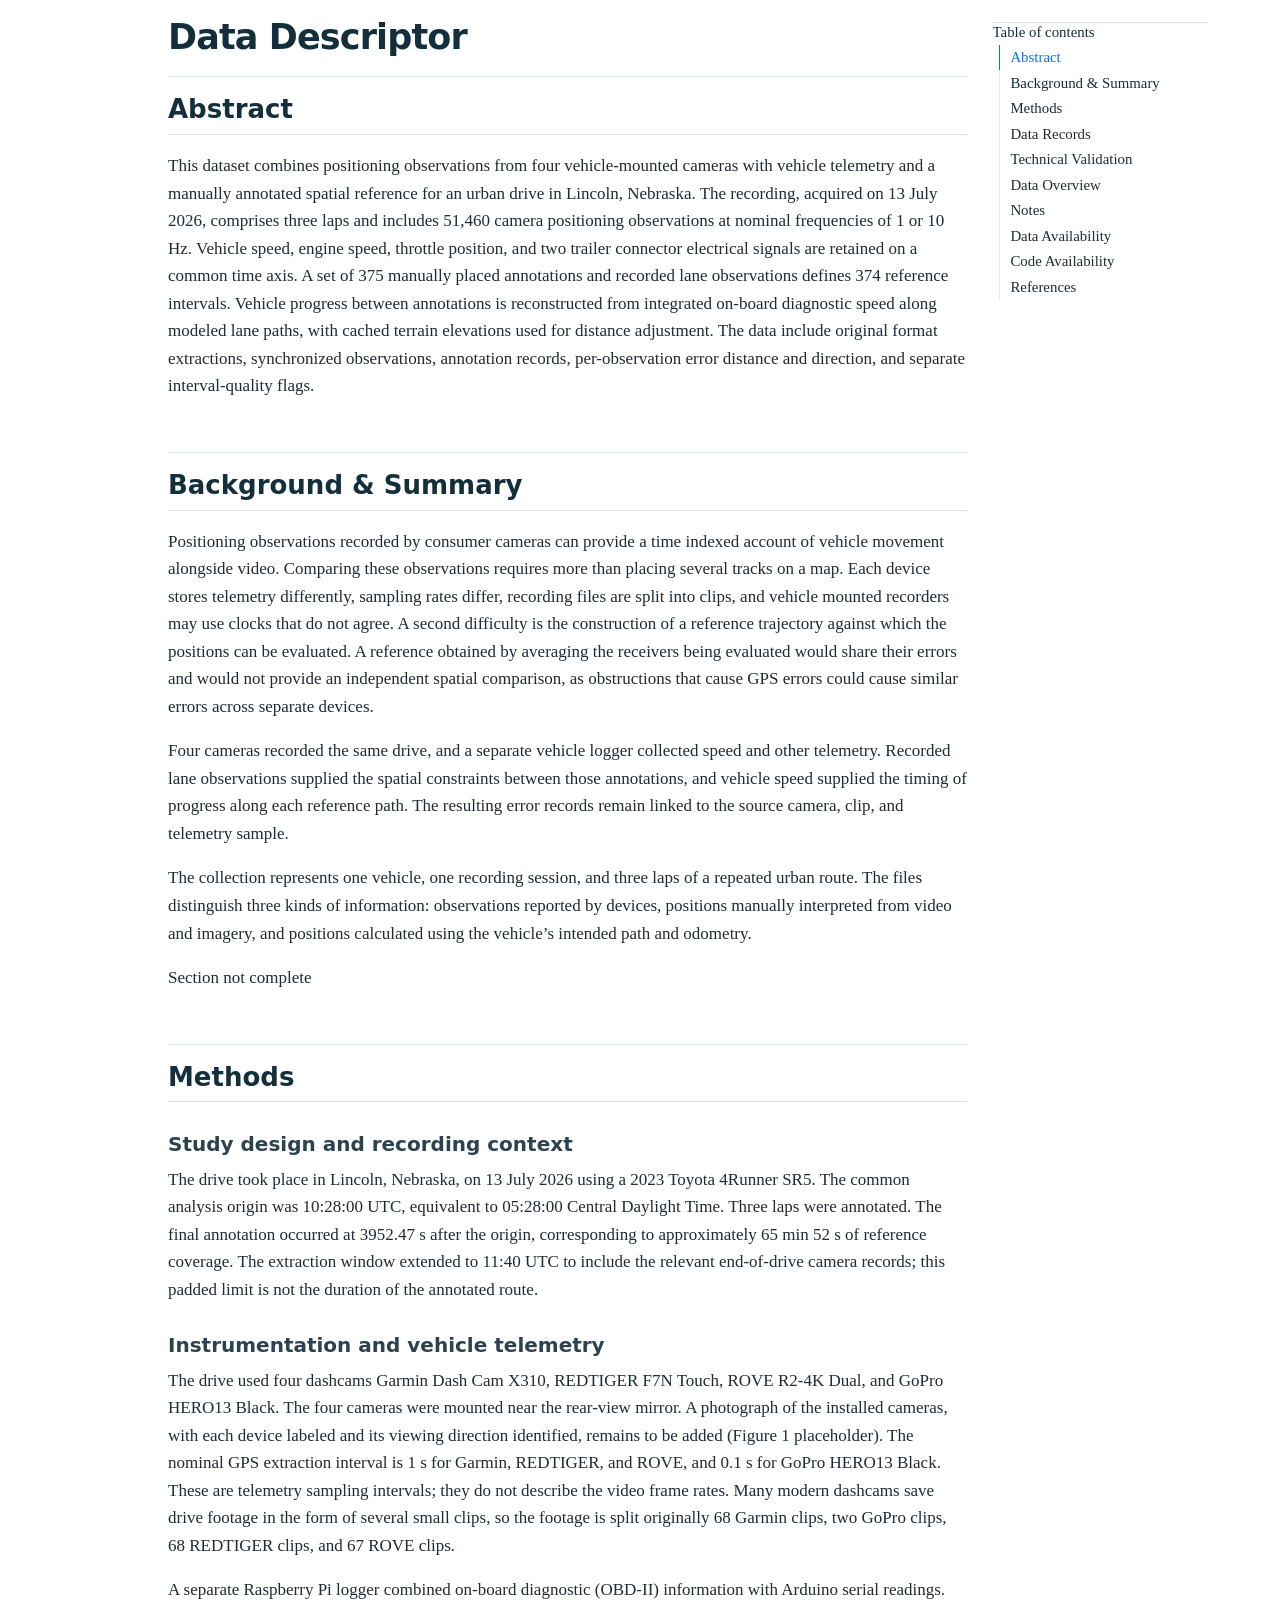
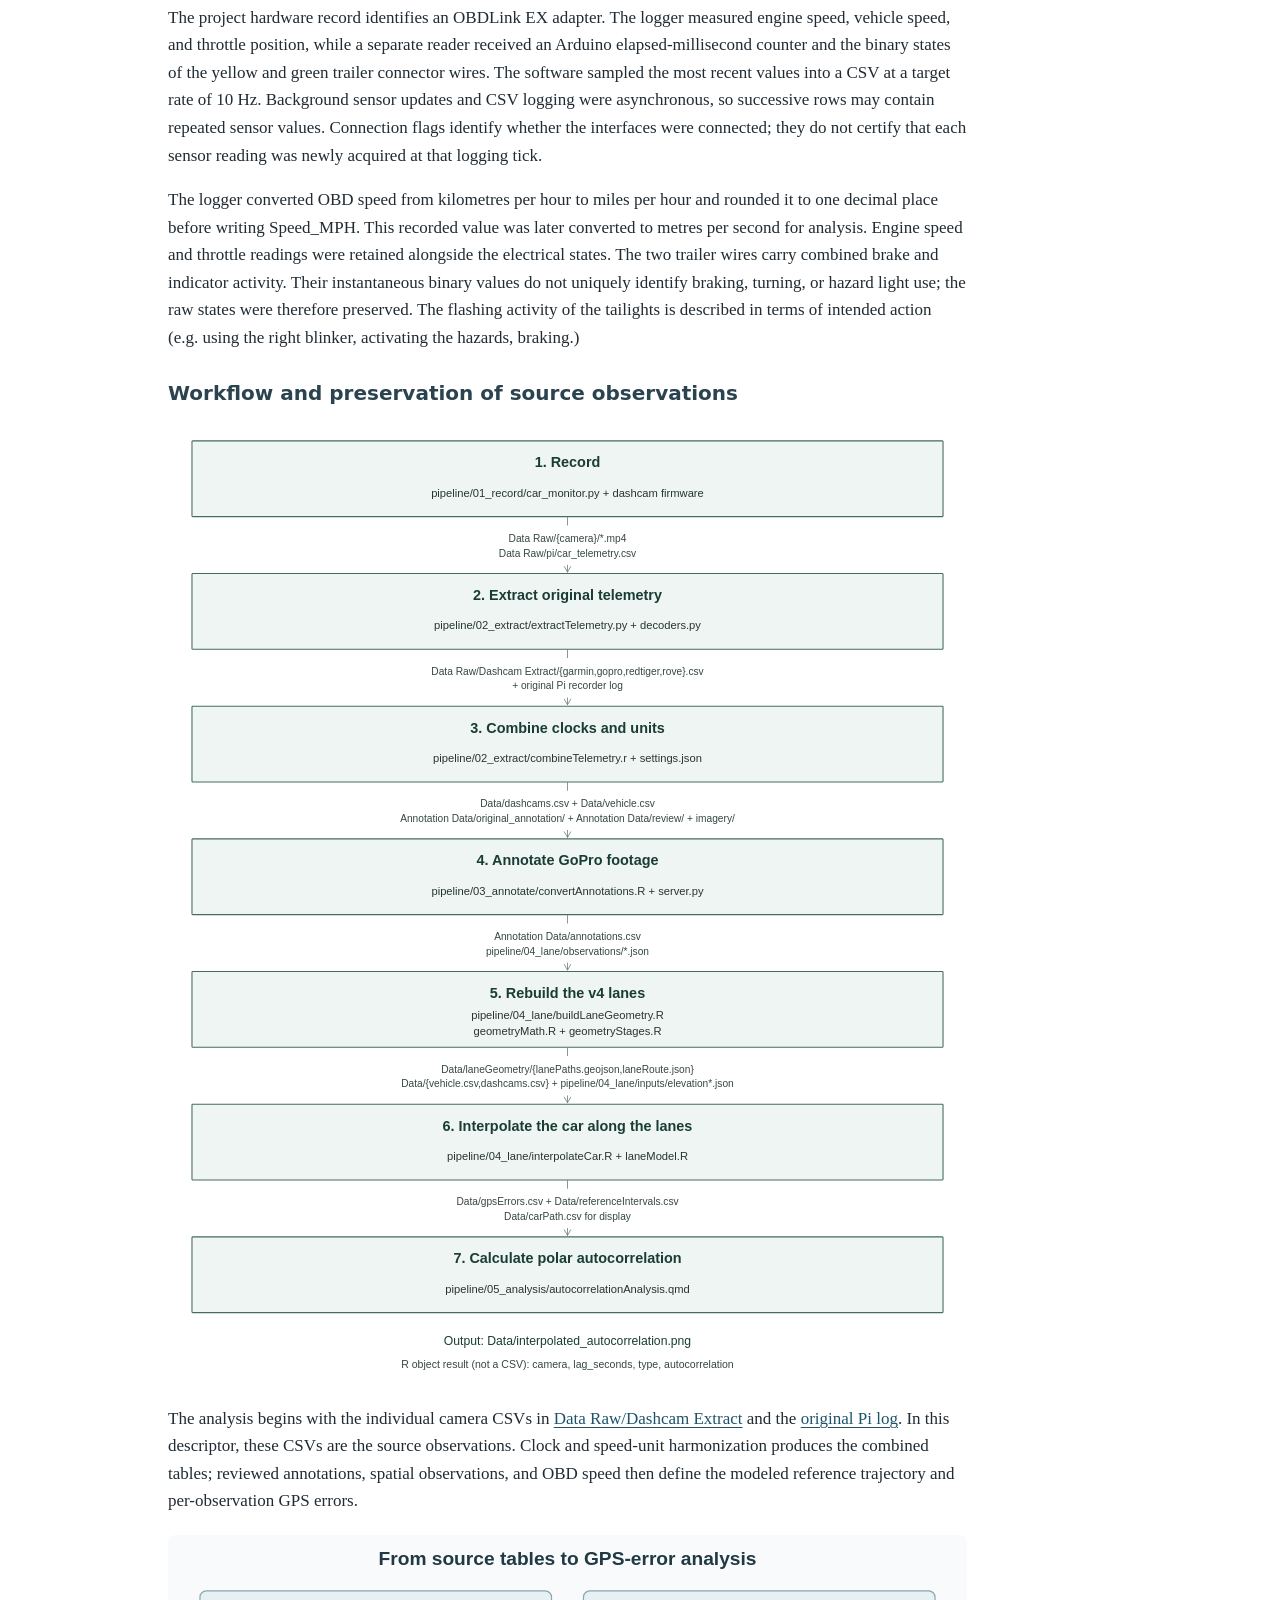
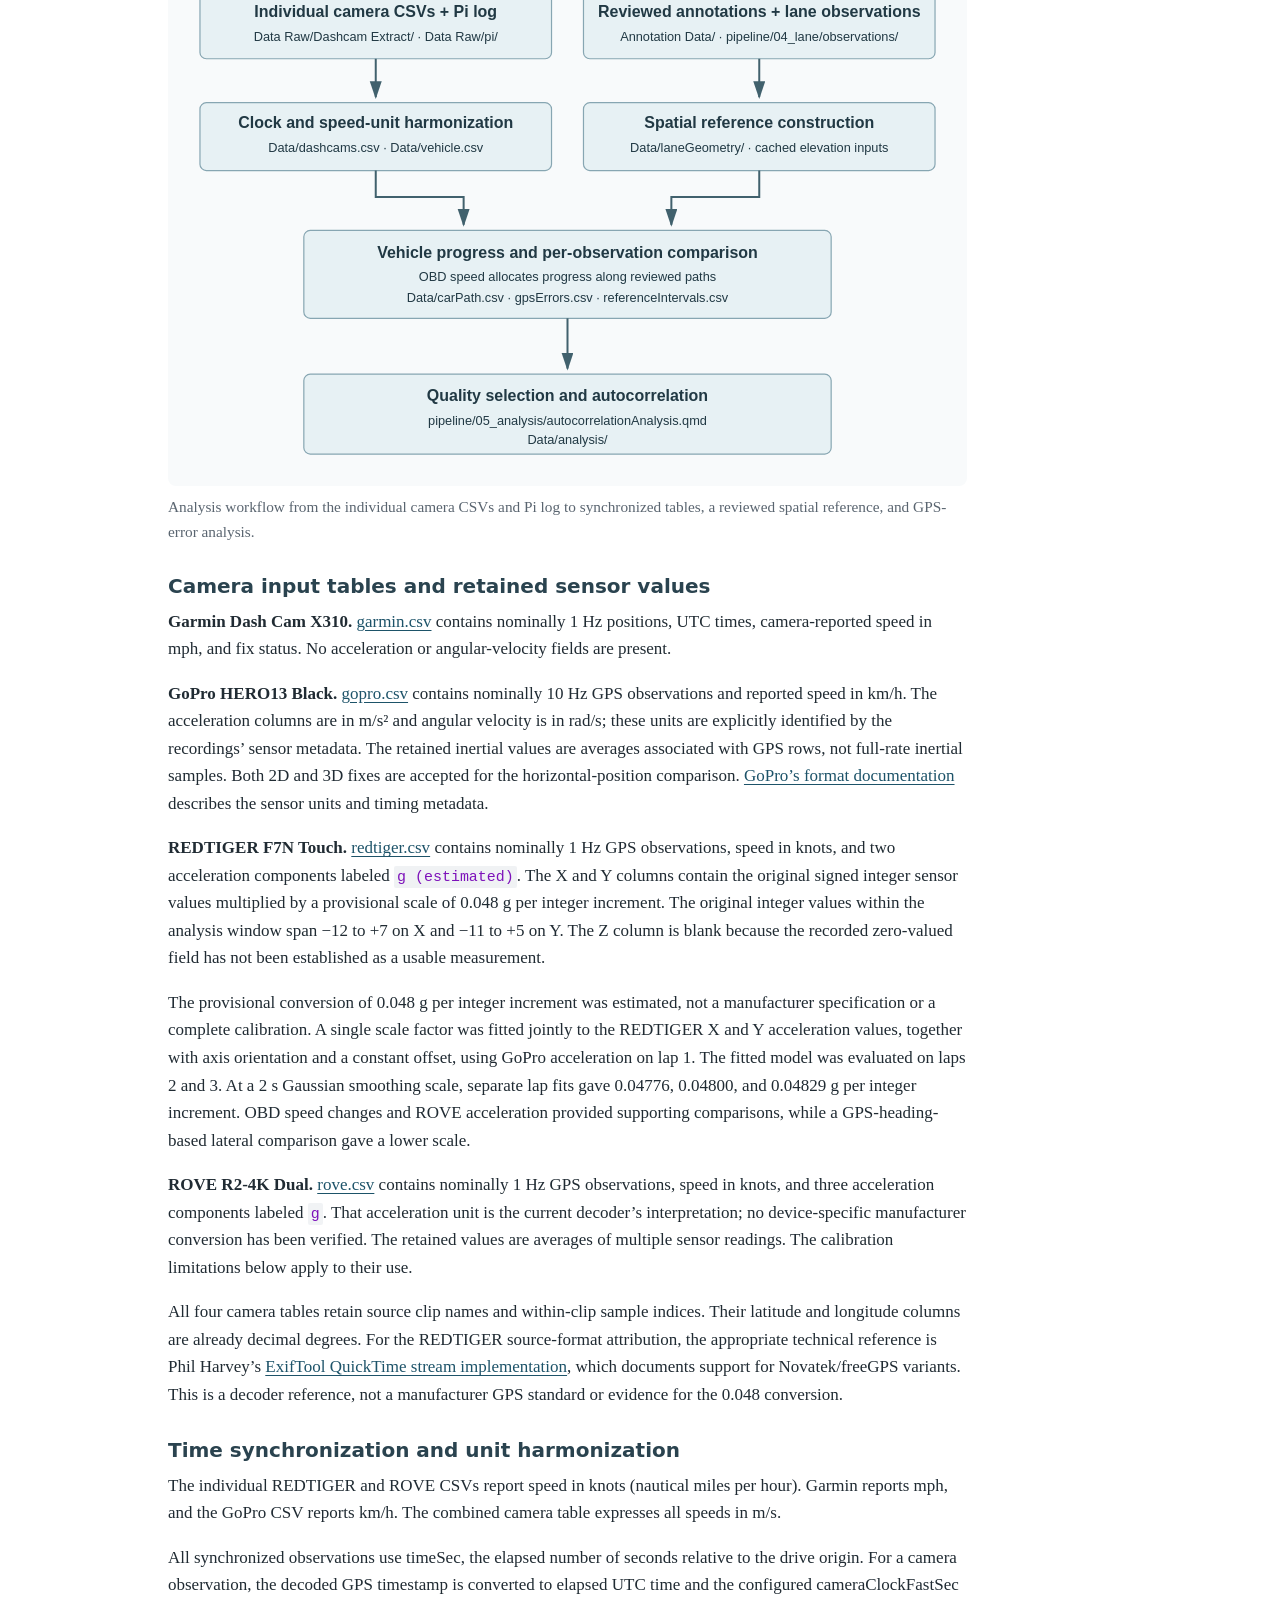
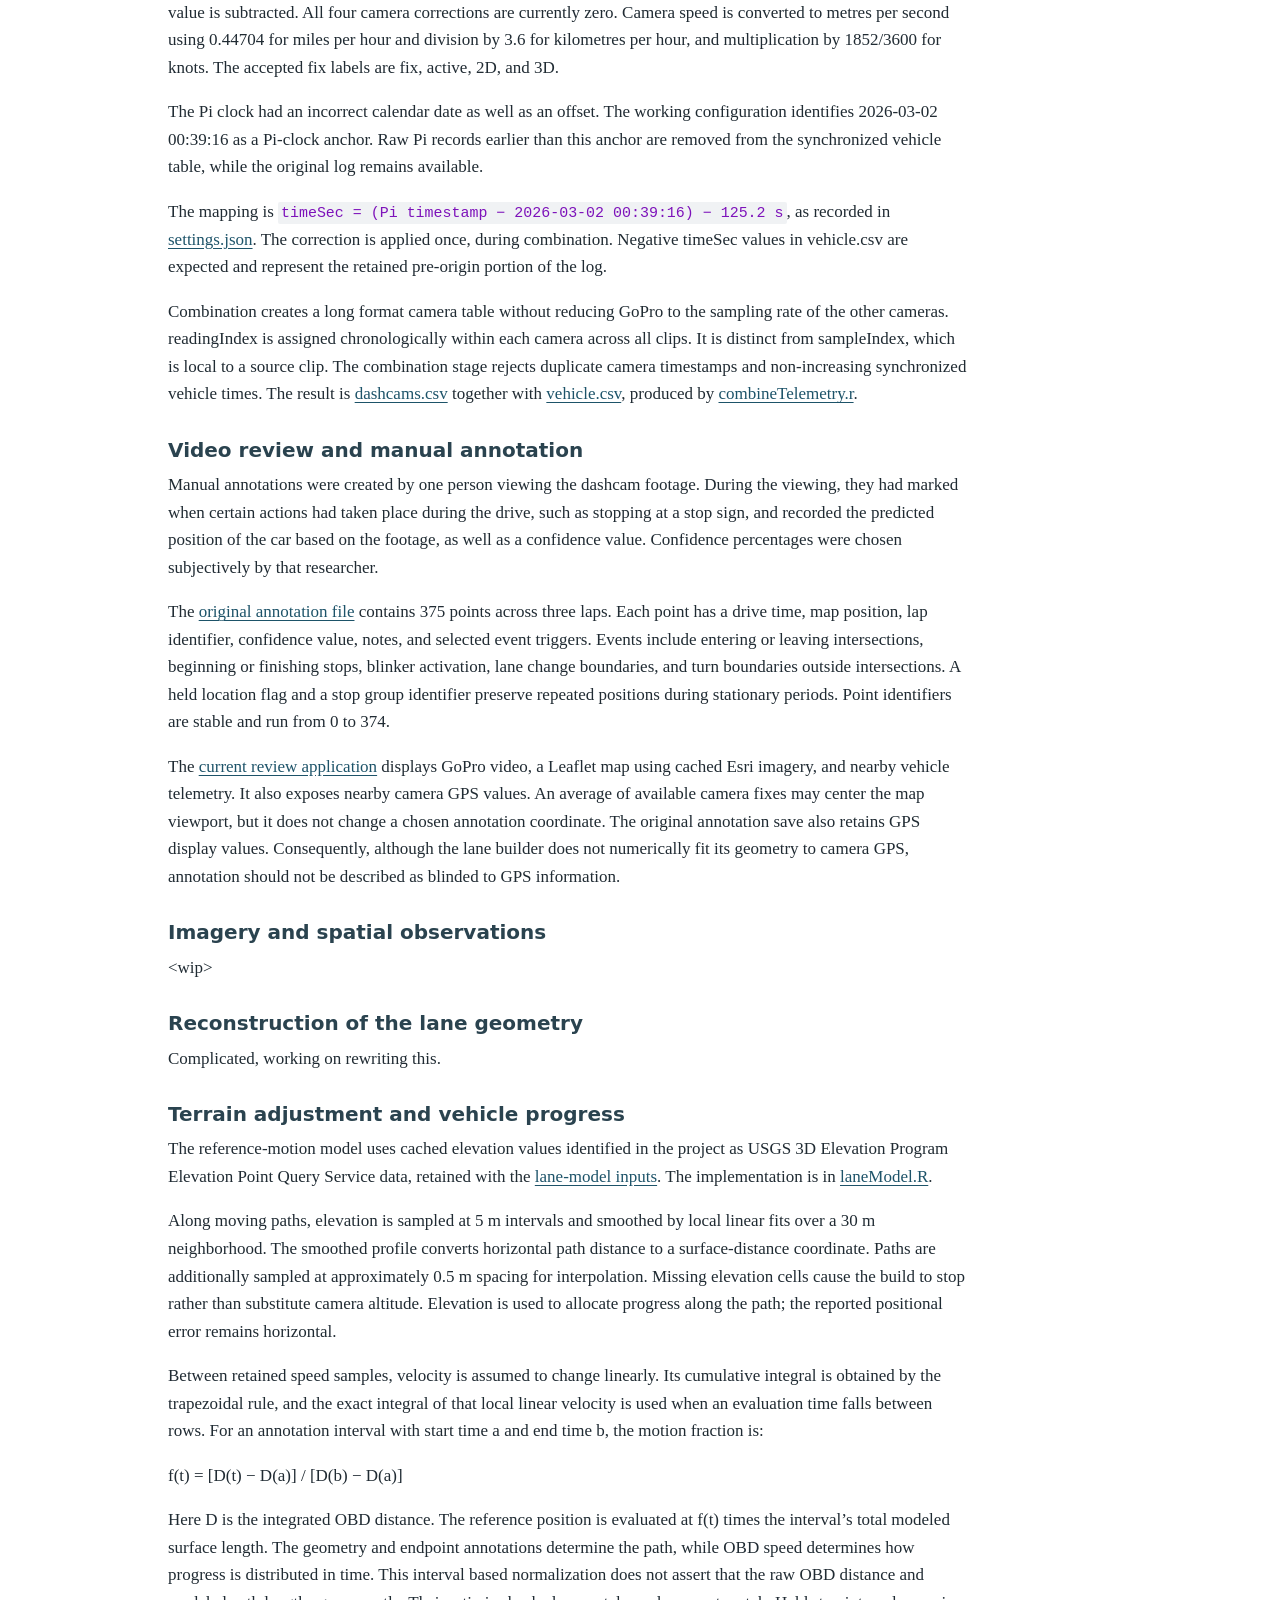
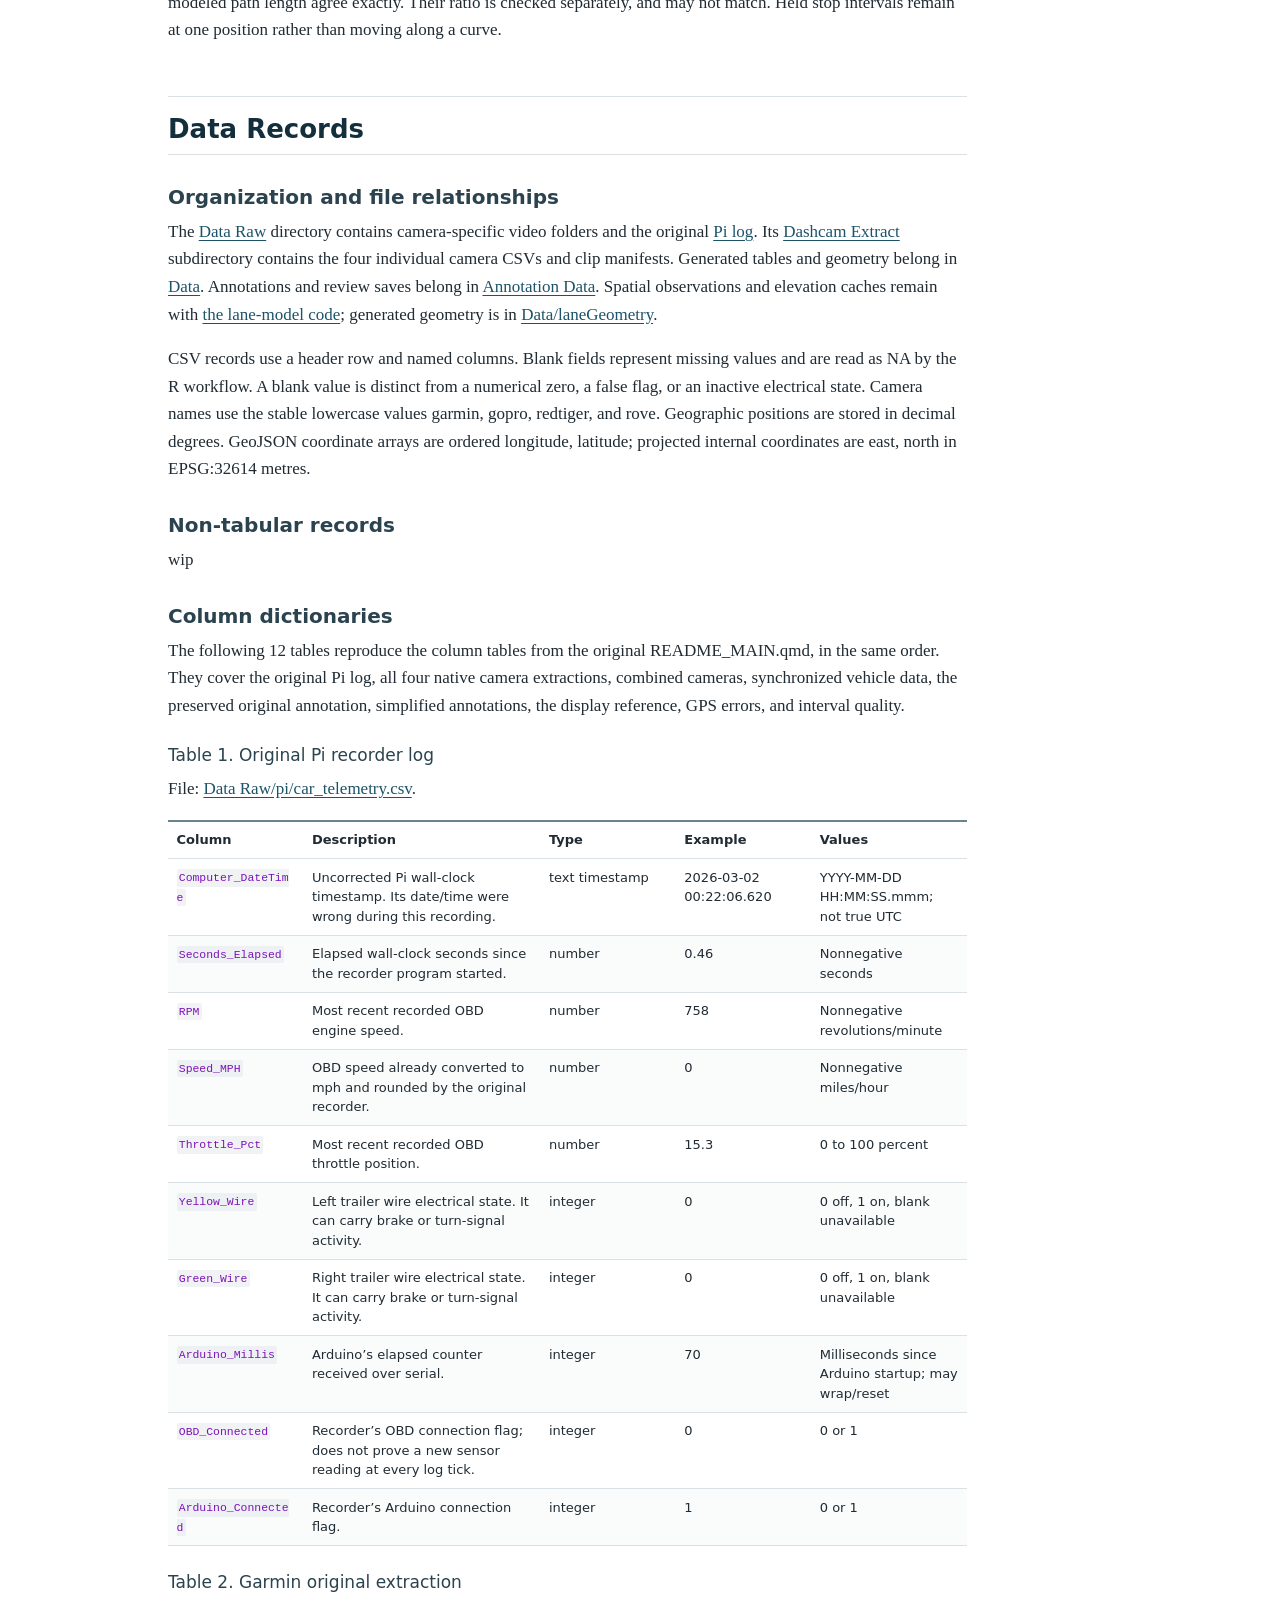
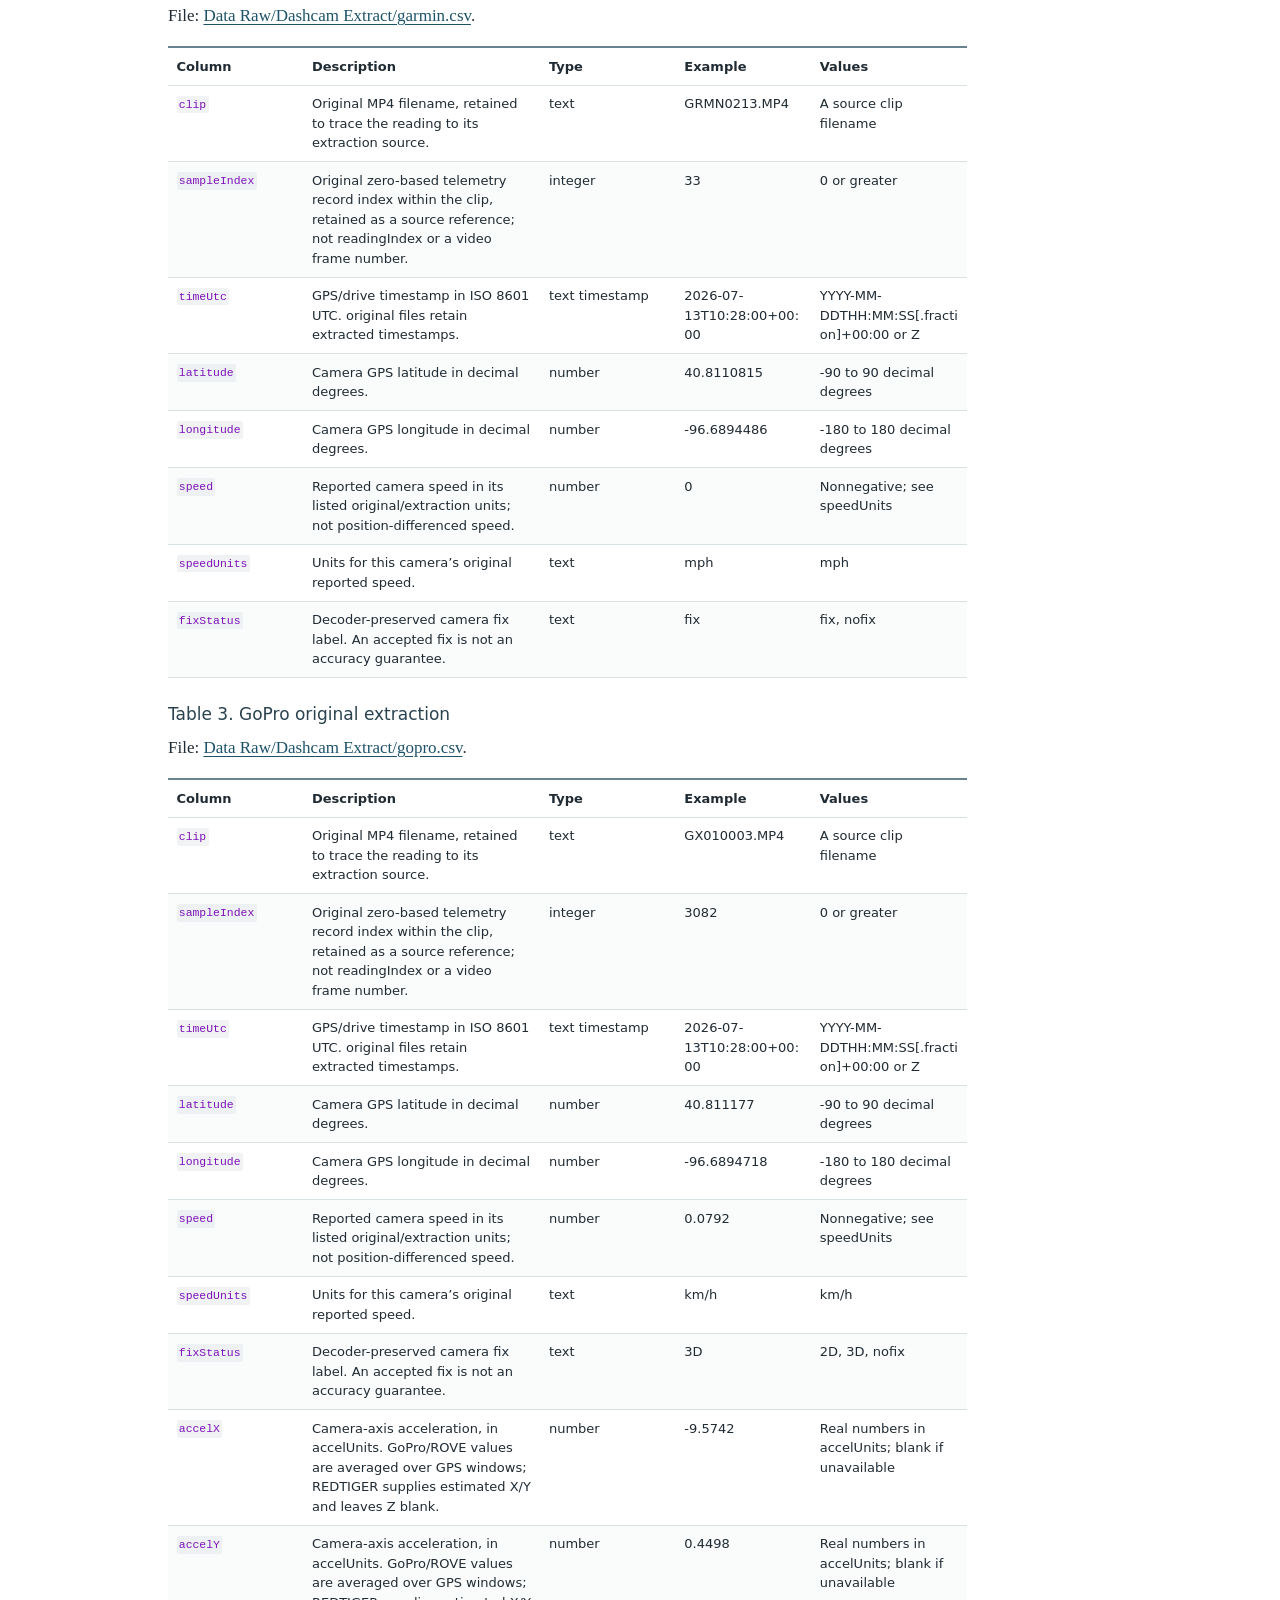
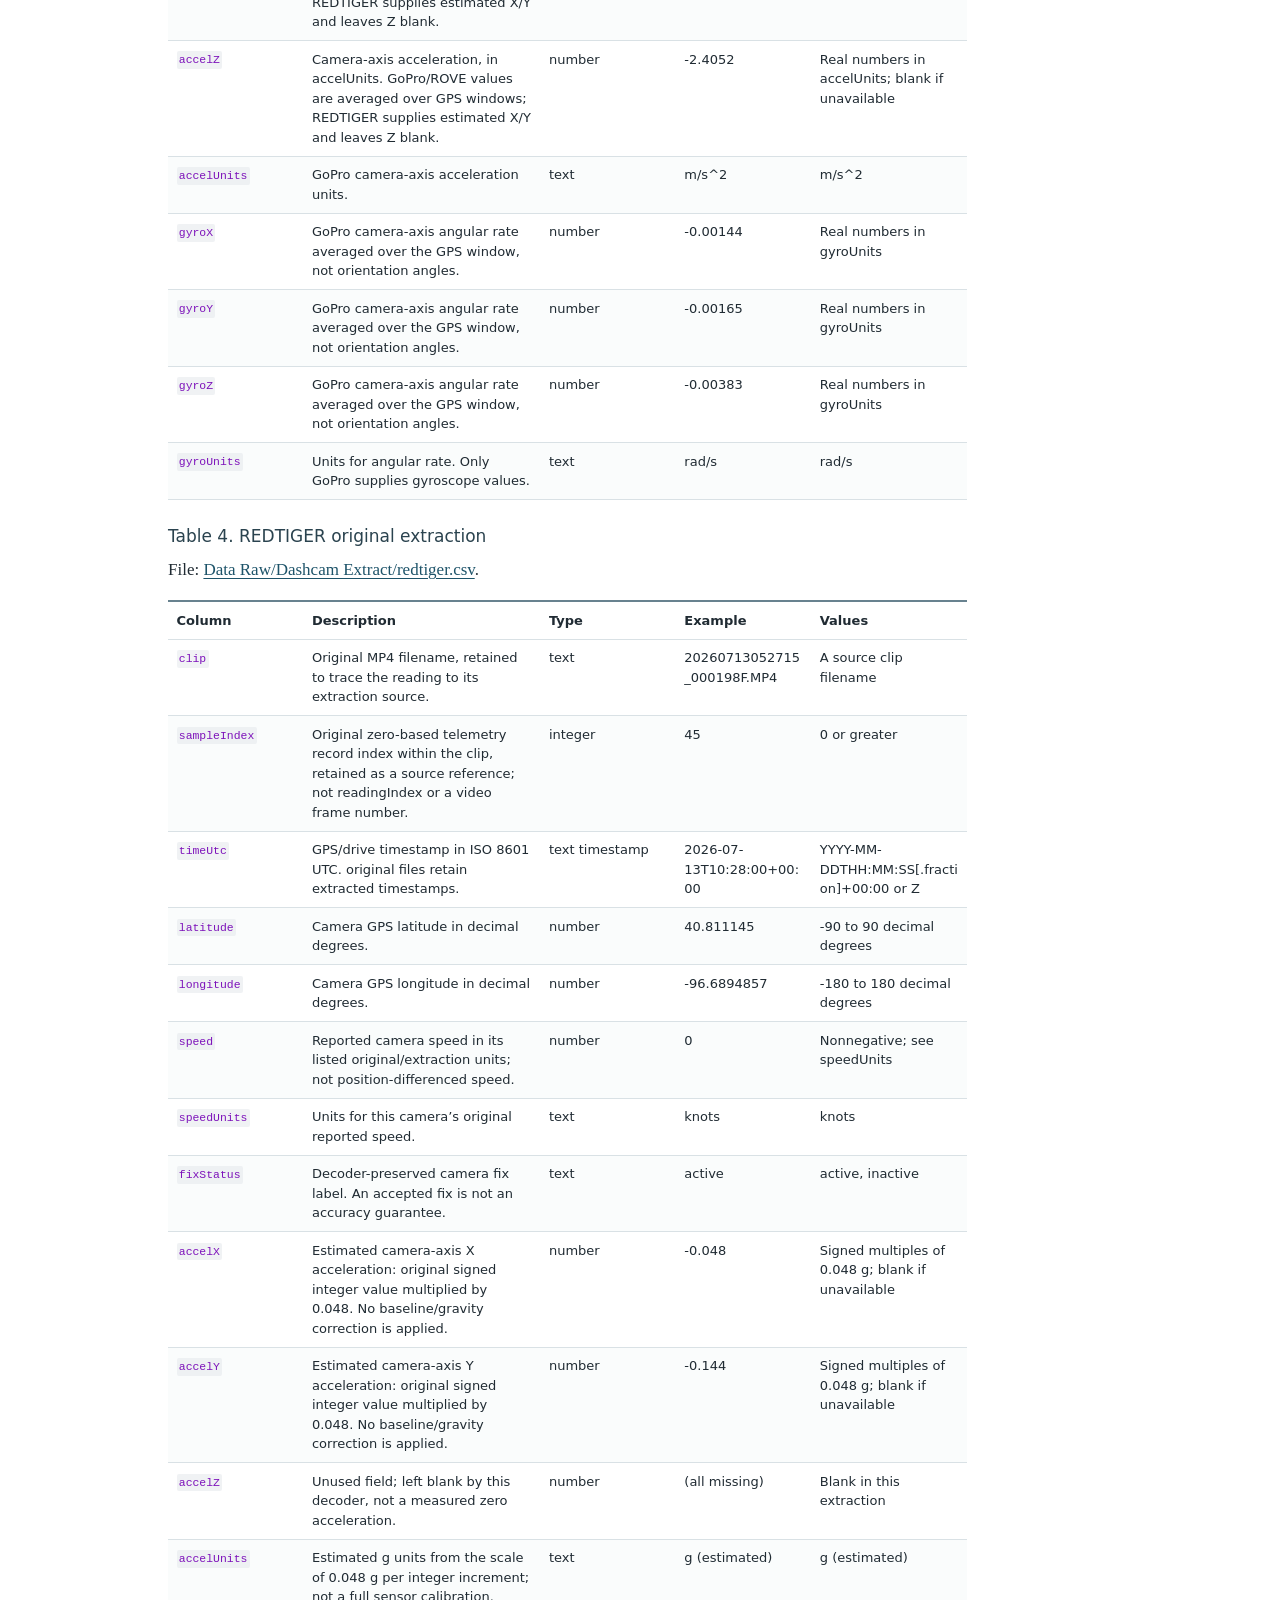
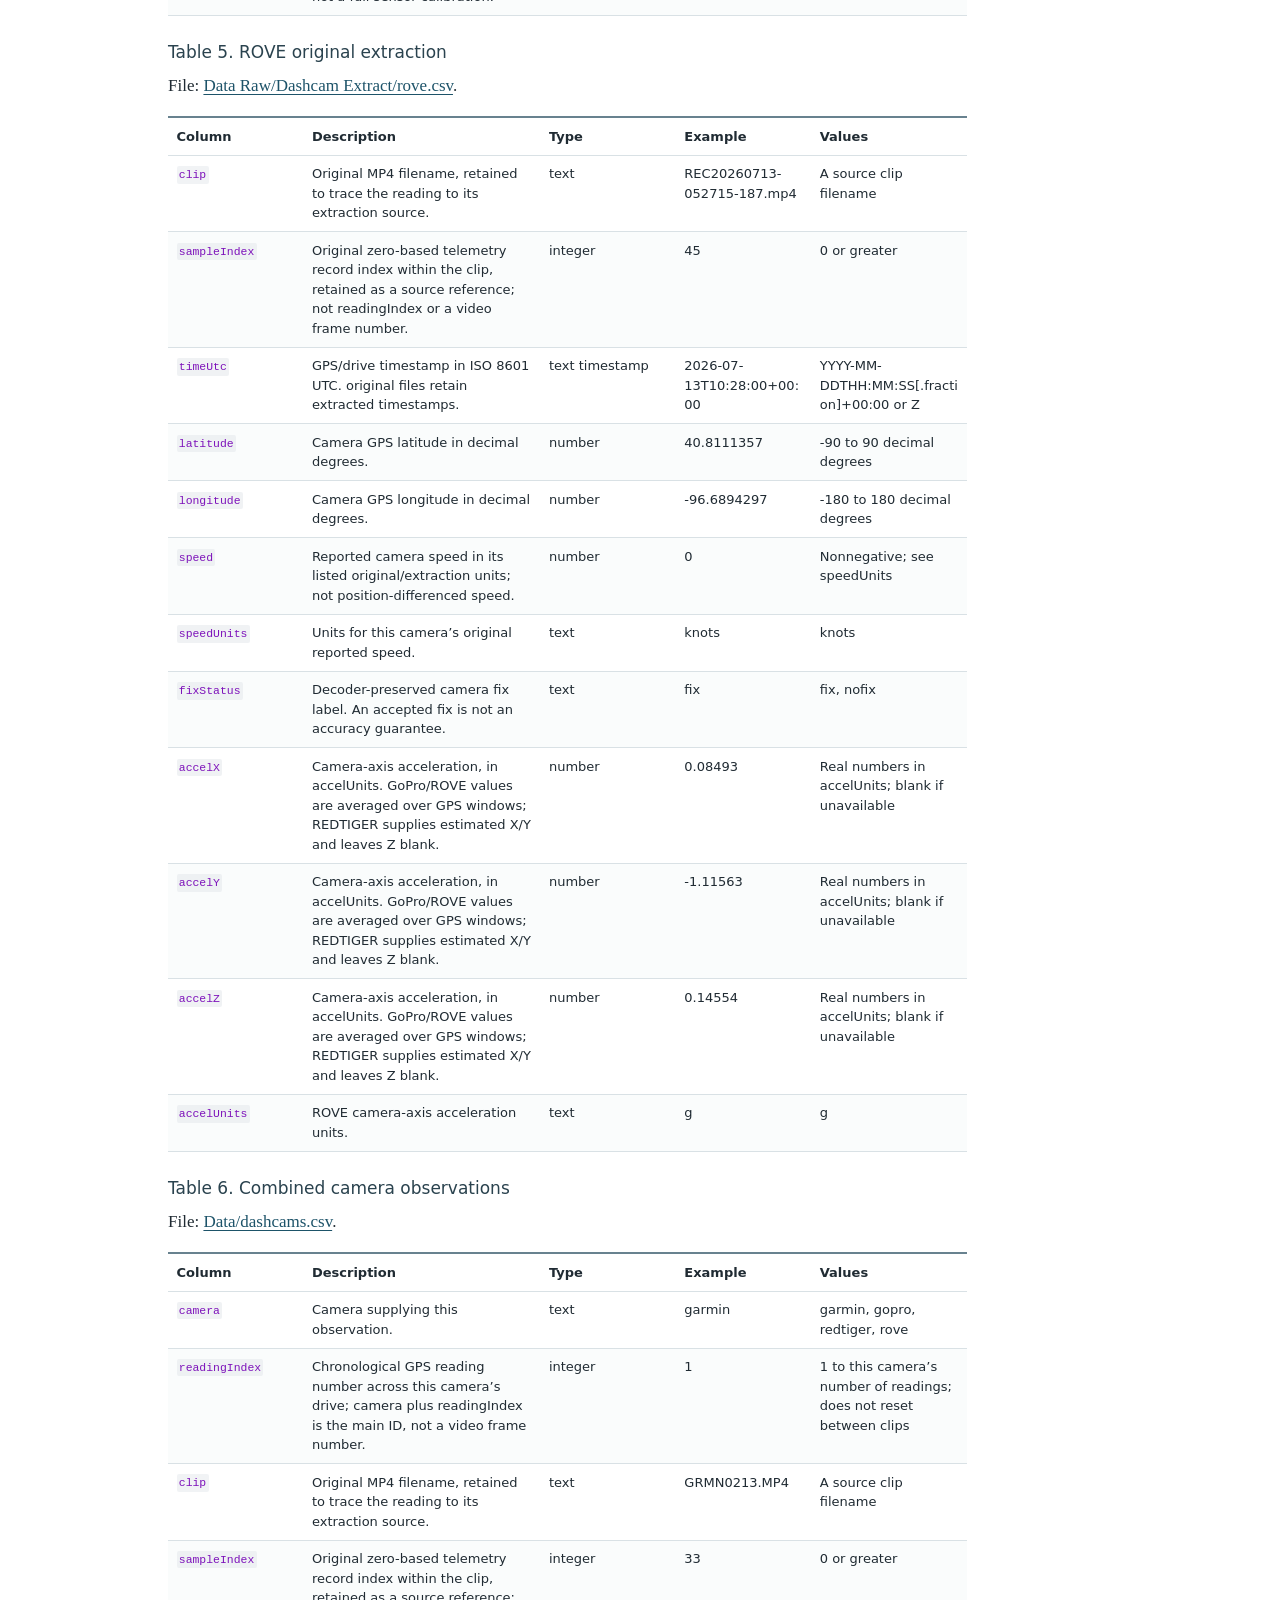
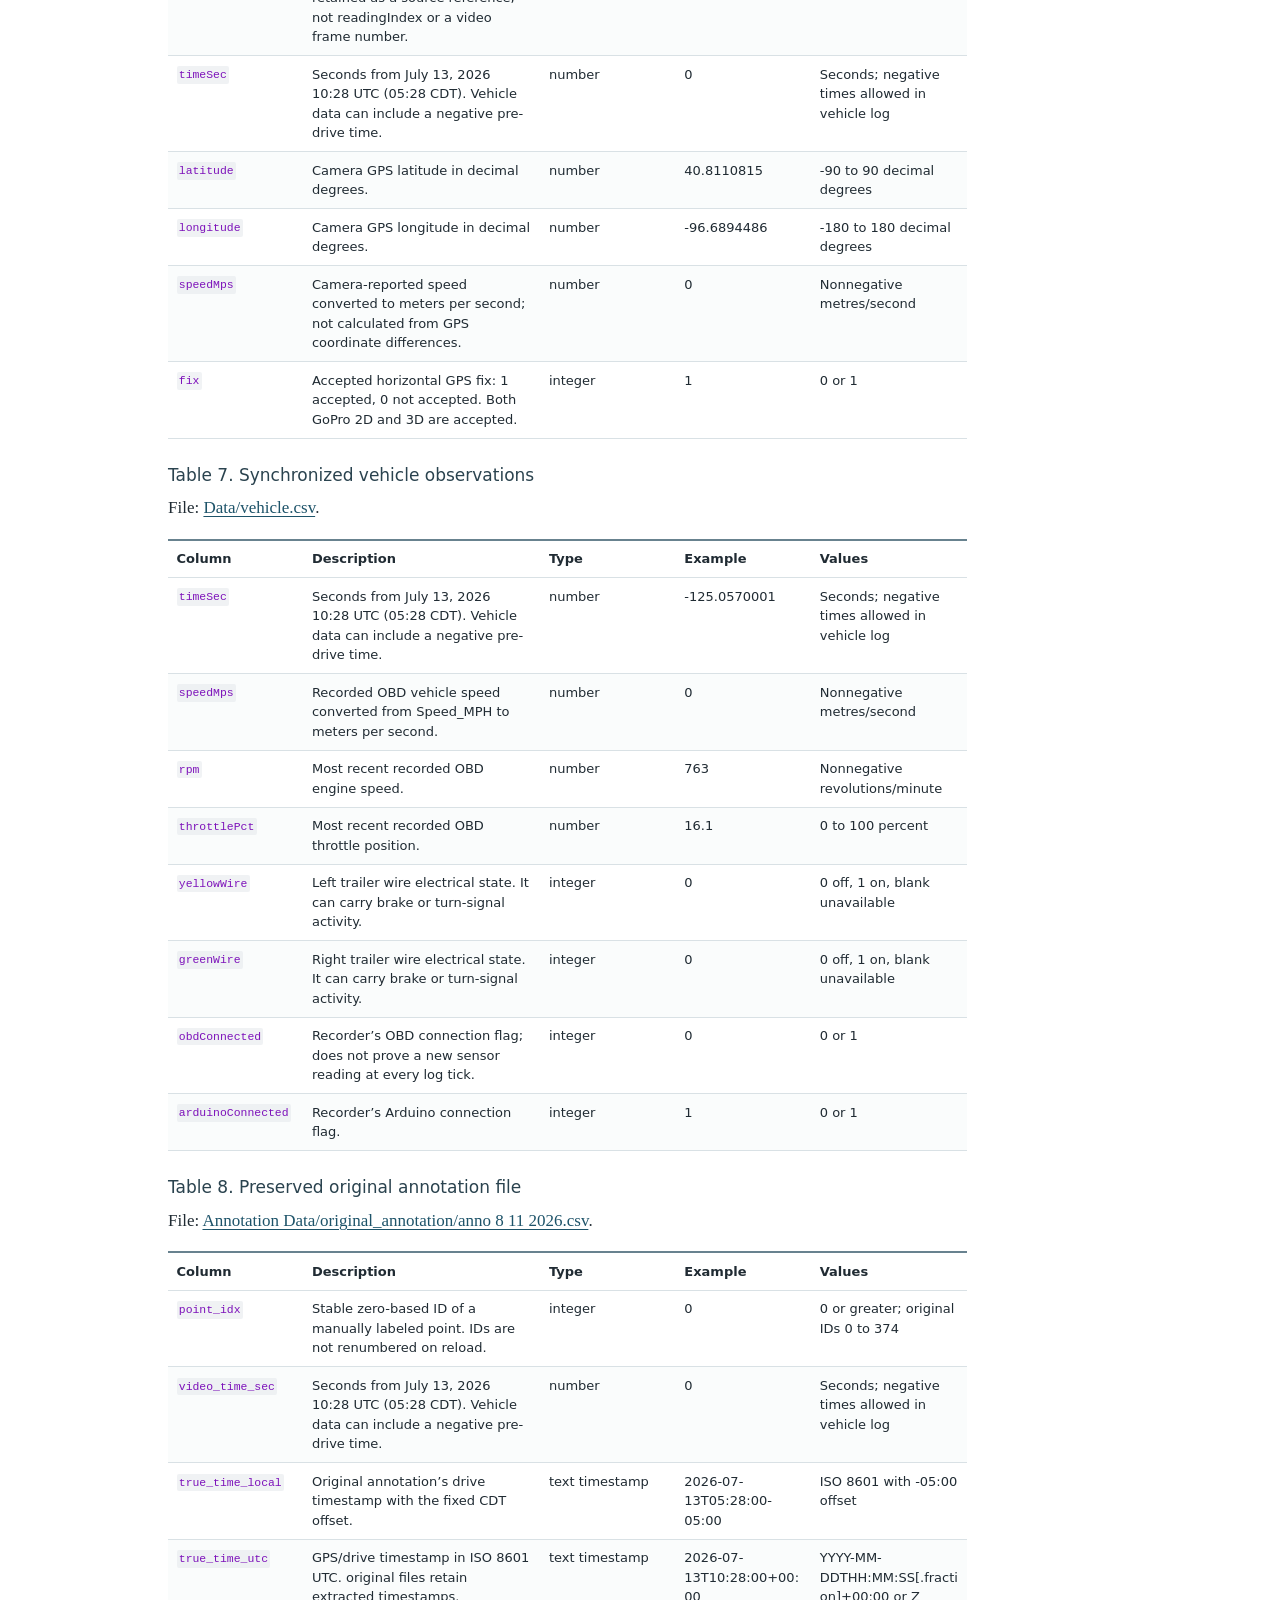
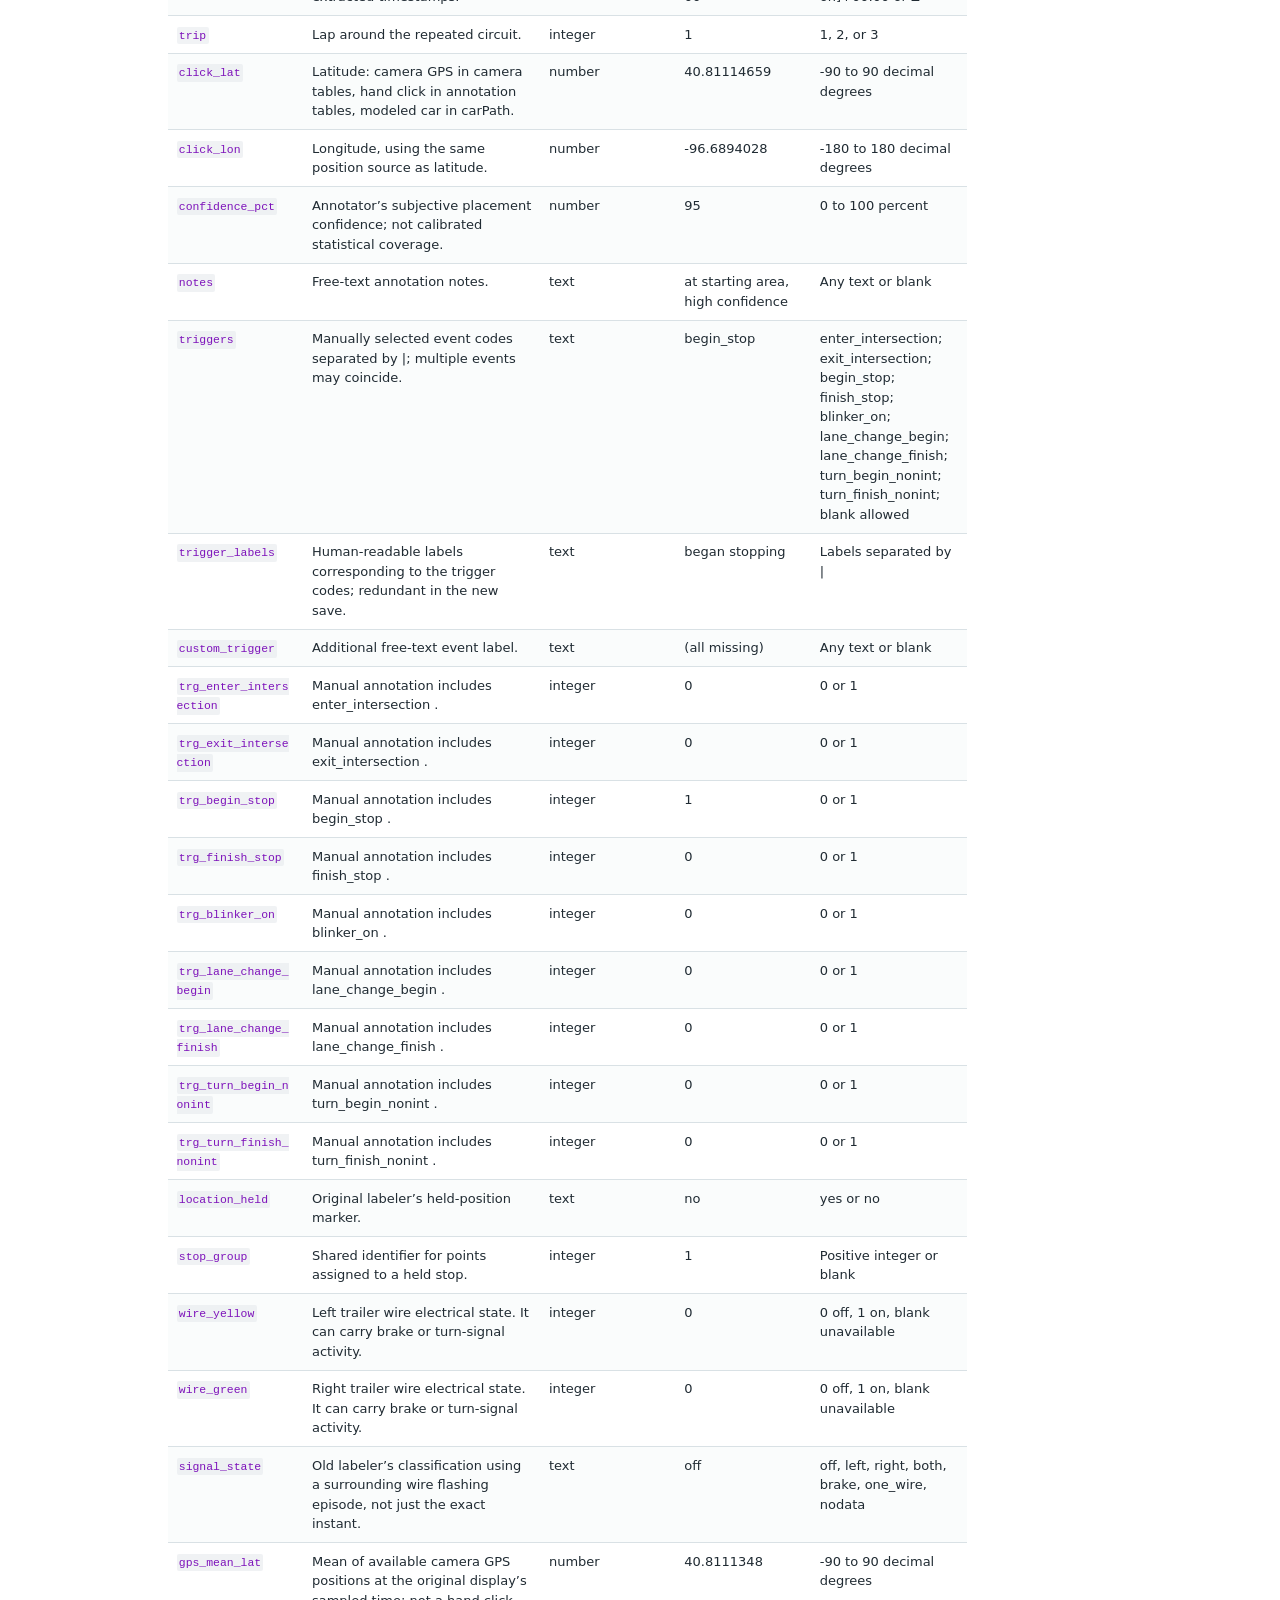
==== commit 461ba1df: "wording change" ====
--- a/Data Descriptor.html
+++ b/Data Descriptor.html
@@ -2291,7 +2291,7 @@
 <p><strong>Garmin Dash Cam X310.</strong> <a href="Data%20Raw/Dashcam%20Extract/garmin.csv">garmin.csv</a> contains nominally 1 Hz positions, UTC times, camera-reported speed in mph, and fix status. No acceleration or angular-velocity fields are present.</p>
 <p><strong>GoPro HERO13 Black.</strong> <a href="Data%20Raw/Dashcam%20Extract/gopro.csv">gopro.csv</a> contains nominally 10 Hz GPS observations and reported speed in km/h. The acceleration columns are in m/s² and angular velocity is in rad/s; these units are explicitly identified by the recordings’ sensor metadata. The retained inertial values are averages associated with GPS rows, not full-rate inertial samples. Both 2D and 3D fixes are accepted for the horizontal-position comparison. <a href="https://gopro.github.io/gpmf-parser/">GoPro’s format documentation</a> describes the sensor units and timing metadata.</p>
 <p><strong>REDTIGER F7N Touch.</strong> <a href="Data%20Raw/Dashcam%20Extract/redtiger.csv">redtiger.csv</a> contains nominally 1 Hz GPS observations, speed in knots, and two acceleration components labeled <code>g (estimated)</code>. The X and Y columns contain the original signed integer sensor values multiplied by a provisional scale of 0.048 g per integer increment. The original integer values within the analysis window span −12 to +7 on X and −11 to +5 on Y. The Z column is blank because the recorded zero-valued field has not been established as a usable measurement.</p>
-<p>The provisional conversion of 0.048 g per integer increment was estimated, not a manufacturer specification or a complete calibration. A shared gain, axis orientation, and constant offset were fitted against GoPro acceleration on lap 1, with the fitted model evaluated on laps 2 and 3. At a 2 s Gaussian smoothing scale, separate lap fits gave 0.04776, 0.04800, and 0.04829 g per integer increment. OBD speed changes and ROVE acceleration provided supporting comparisons, while a GPS-heading-based lateral comparison gave a lower scale.</p>
+<p>The provisional conversion of 0.048 g per integer increment was estimated, not a manufacturer specification or a complete calibration. A single scale factor was fitted jointly to the REDTIGER X and Y acceleration values, together with axis orientation and a constant offset, using GoPro acceleration on lap 1. The fitted model was evaluated on laps 2 and 3. At a 2 s Gaussian smoothing scale, separate lap fits gave 0.04776, 0.04800, and 0.04829 g per integer increment. OBD speed changes and ROVE acceleration provided supporting comparisons, while a GPS-heading-based lateral comparison gave a lower scale.</p>
 <p><strong>ROVE R2-4K Dual.</strong> <a href="Data%20Raw/Dashcam%20Extract/rove.csv">rove.csv</a> contains nominally 1 Hz GPS observations, speed in knots, and three acceleration components labeled <code>g</code>. That acceleration unit is the current decoder’s interpretation; no device-specific manufacturer conversion has been verified. The retained values are averages of multiple sensor readings. The calibration limitations below apply to their use.</p>
 <p>All four camera tables retain source clip names and within-clip sample indices. Their latitude and longitude columns are already decimal degrees. For the REDTIGER source-format attribution, the appropriate technical reference is Phil Harvey’s <a href="https://github.com/exiftool/exiftool/blob/master/lib/Image/ExifTool/QuickTimeStream.pl">ExifTool QuickTime stream implementation</a>, which documents support for Novatek/freeGPS variants. This is a decoder reference, not a manufacturer GPS standard or evidence for the 0.048 conversion.</p>
 </section>
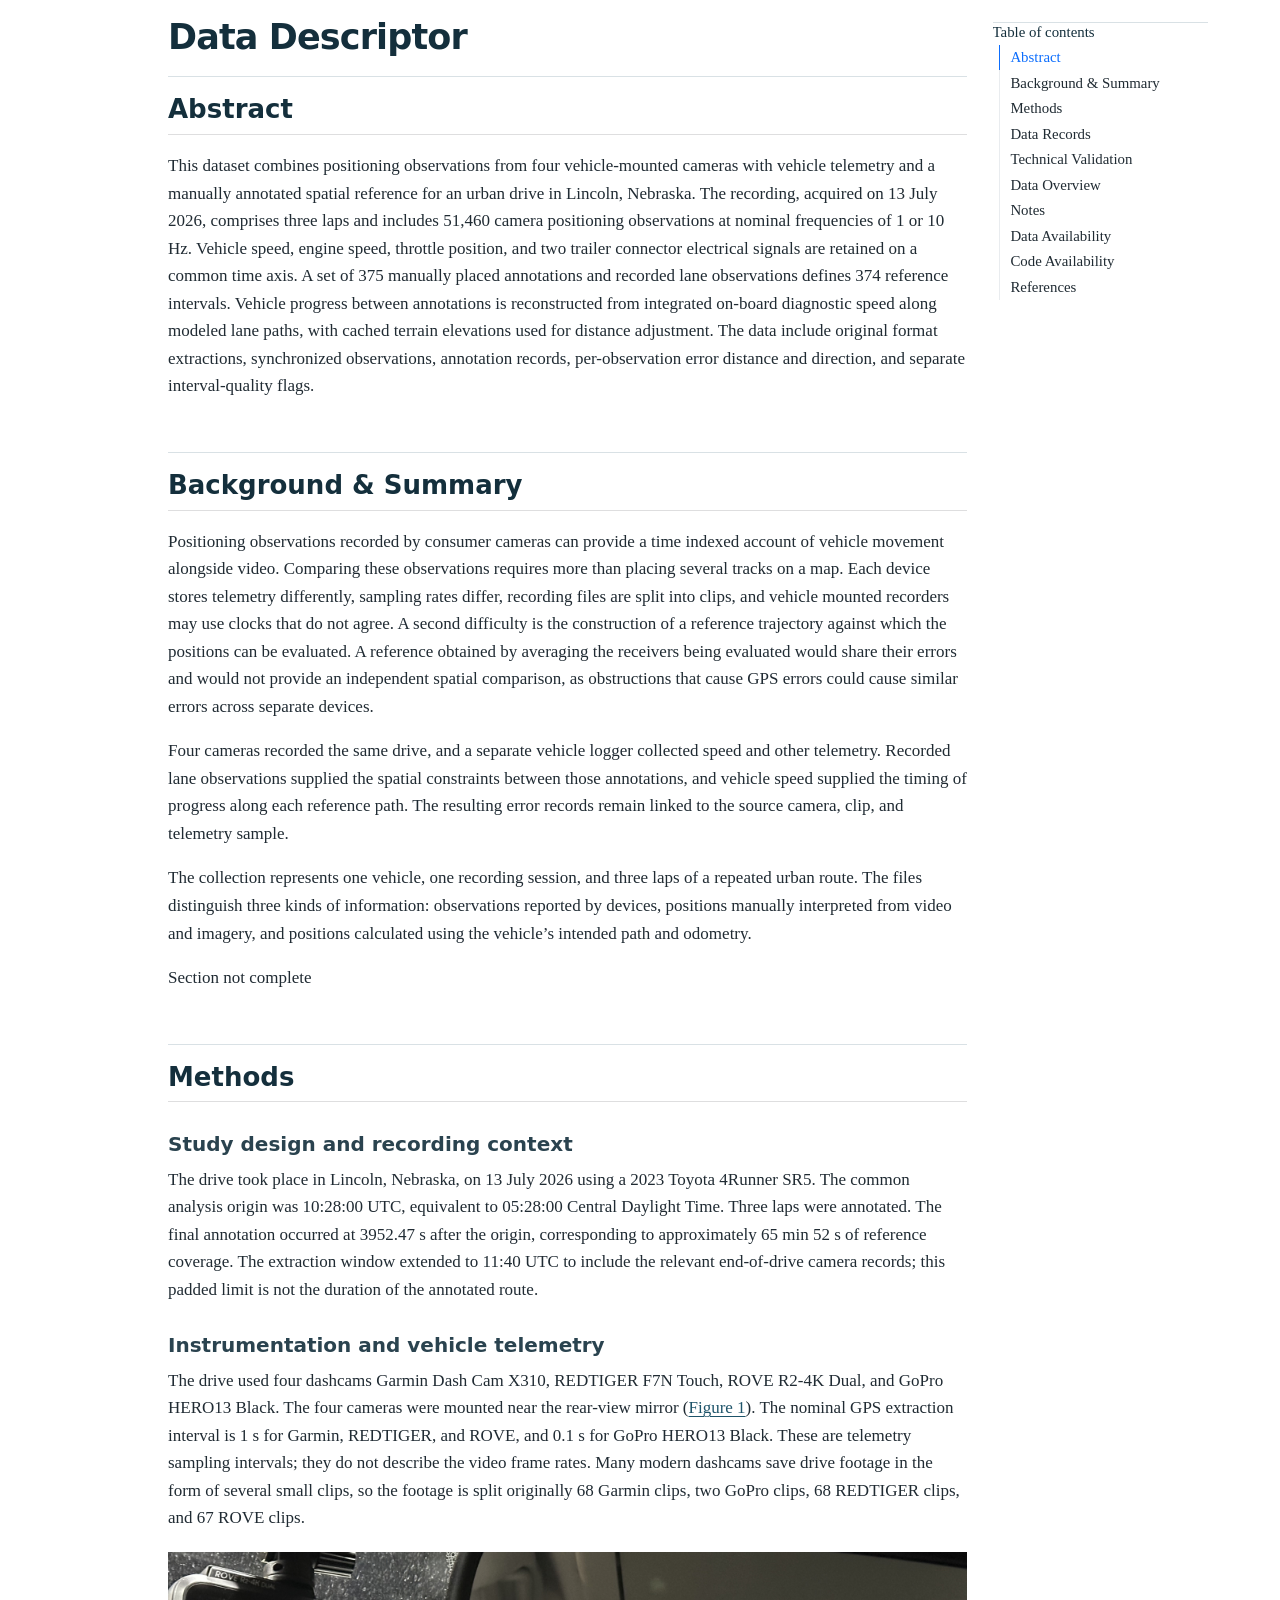
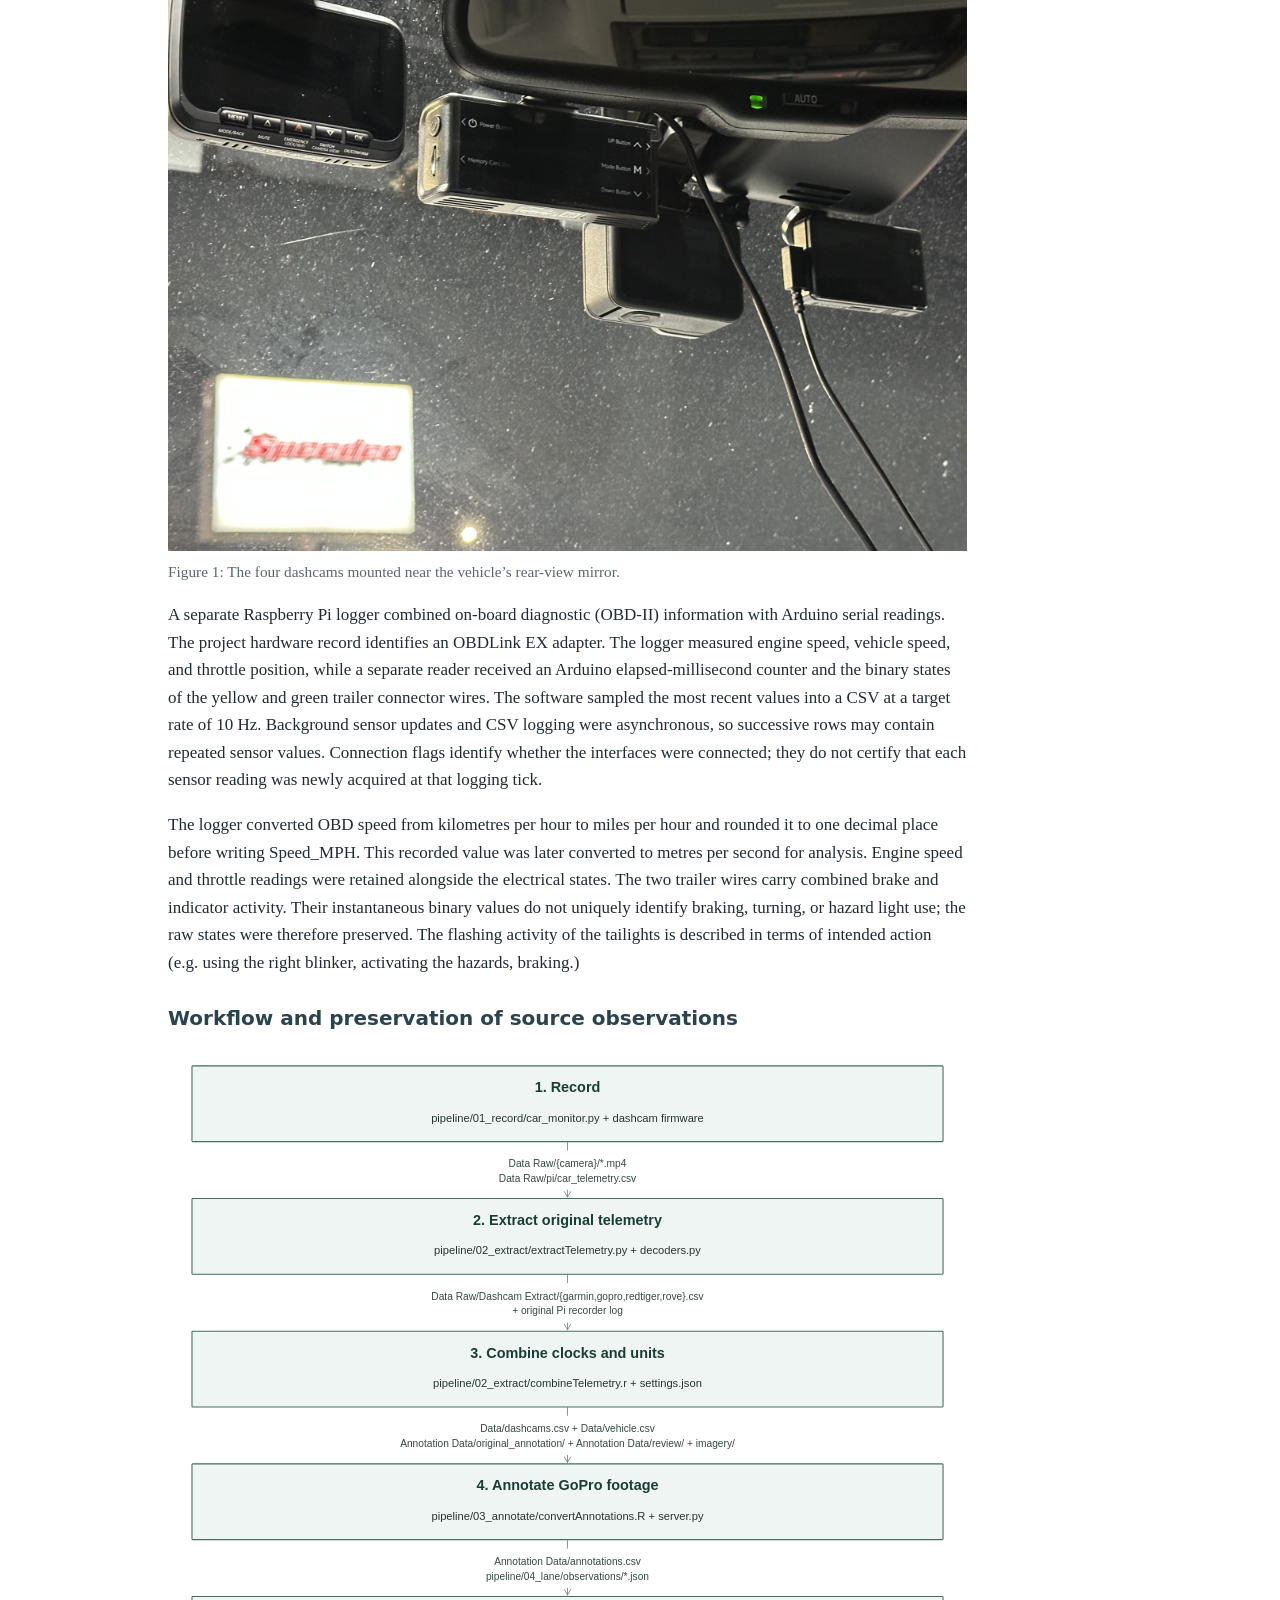
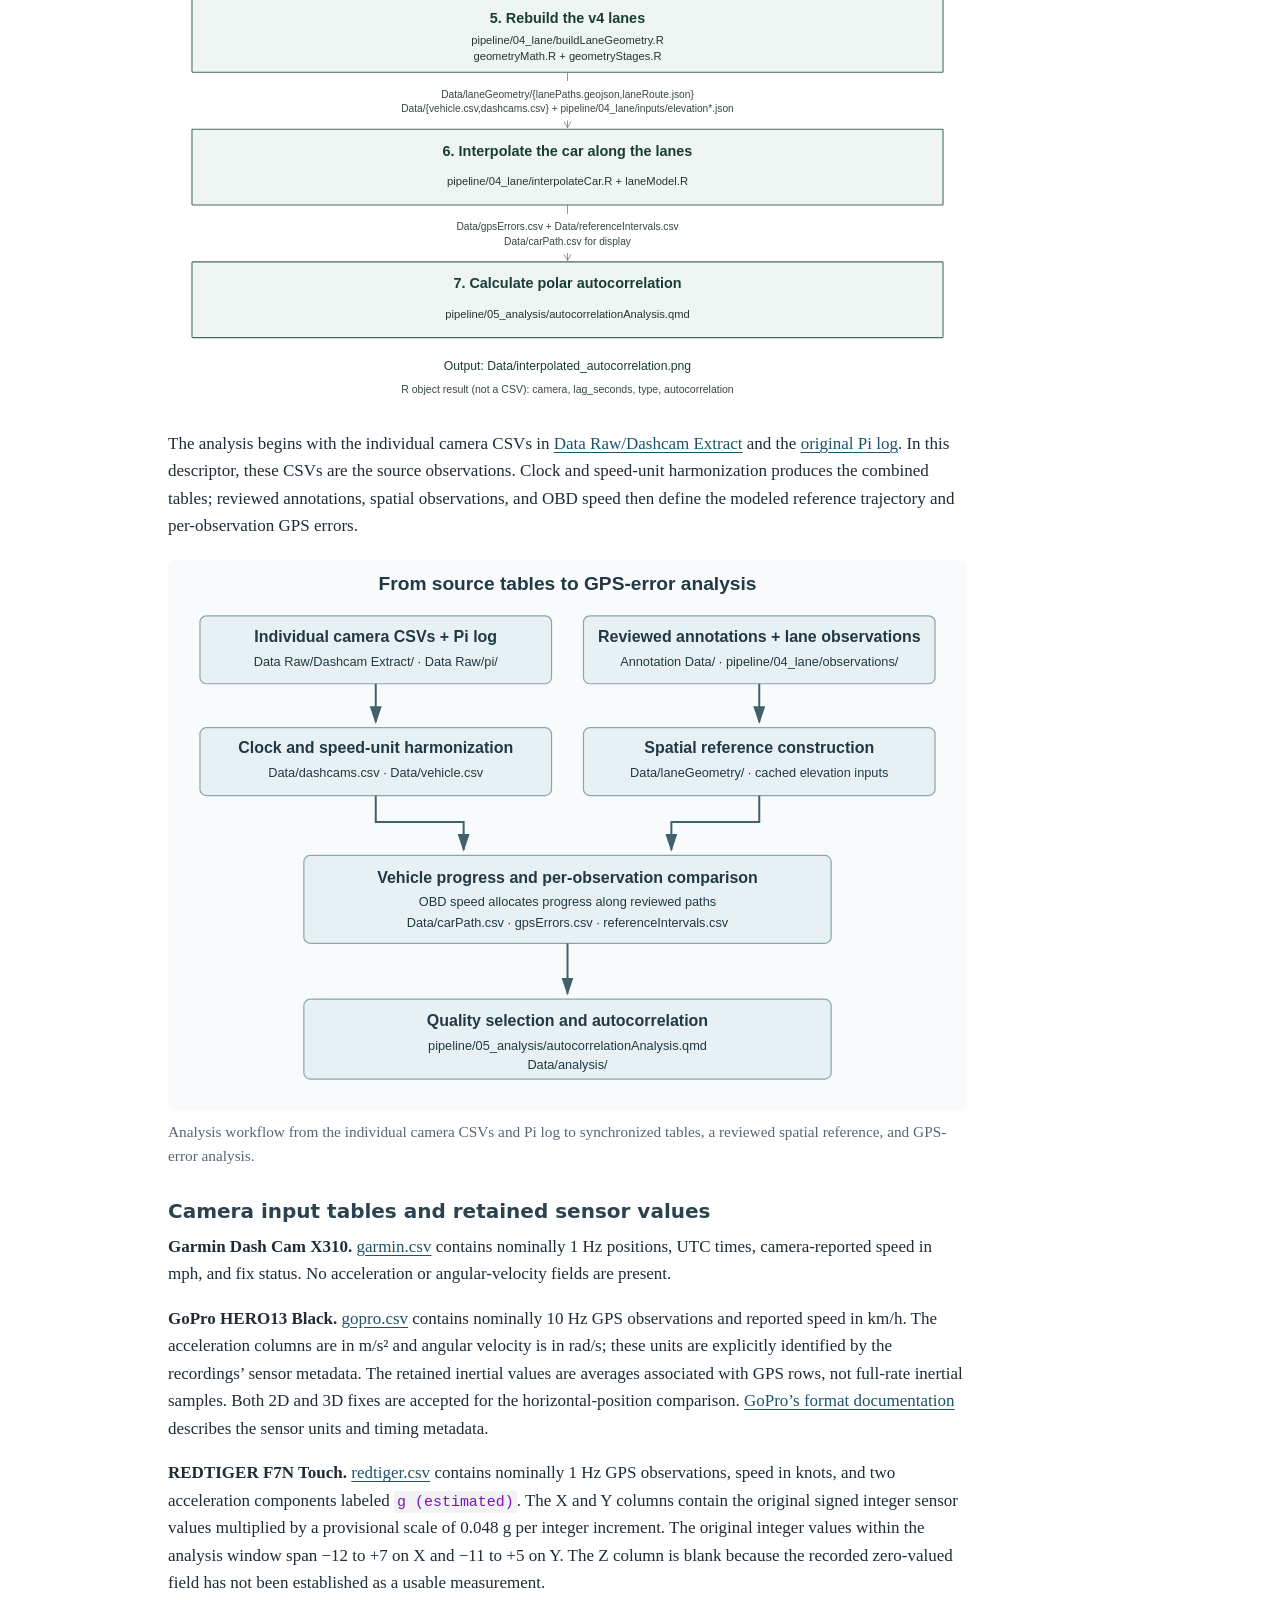
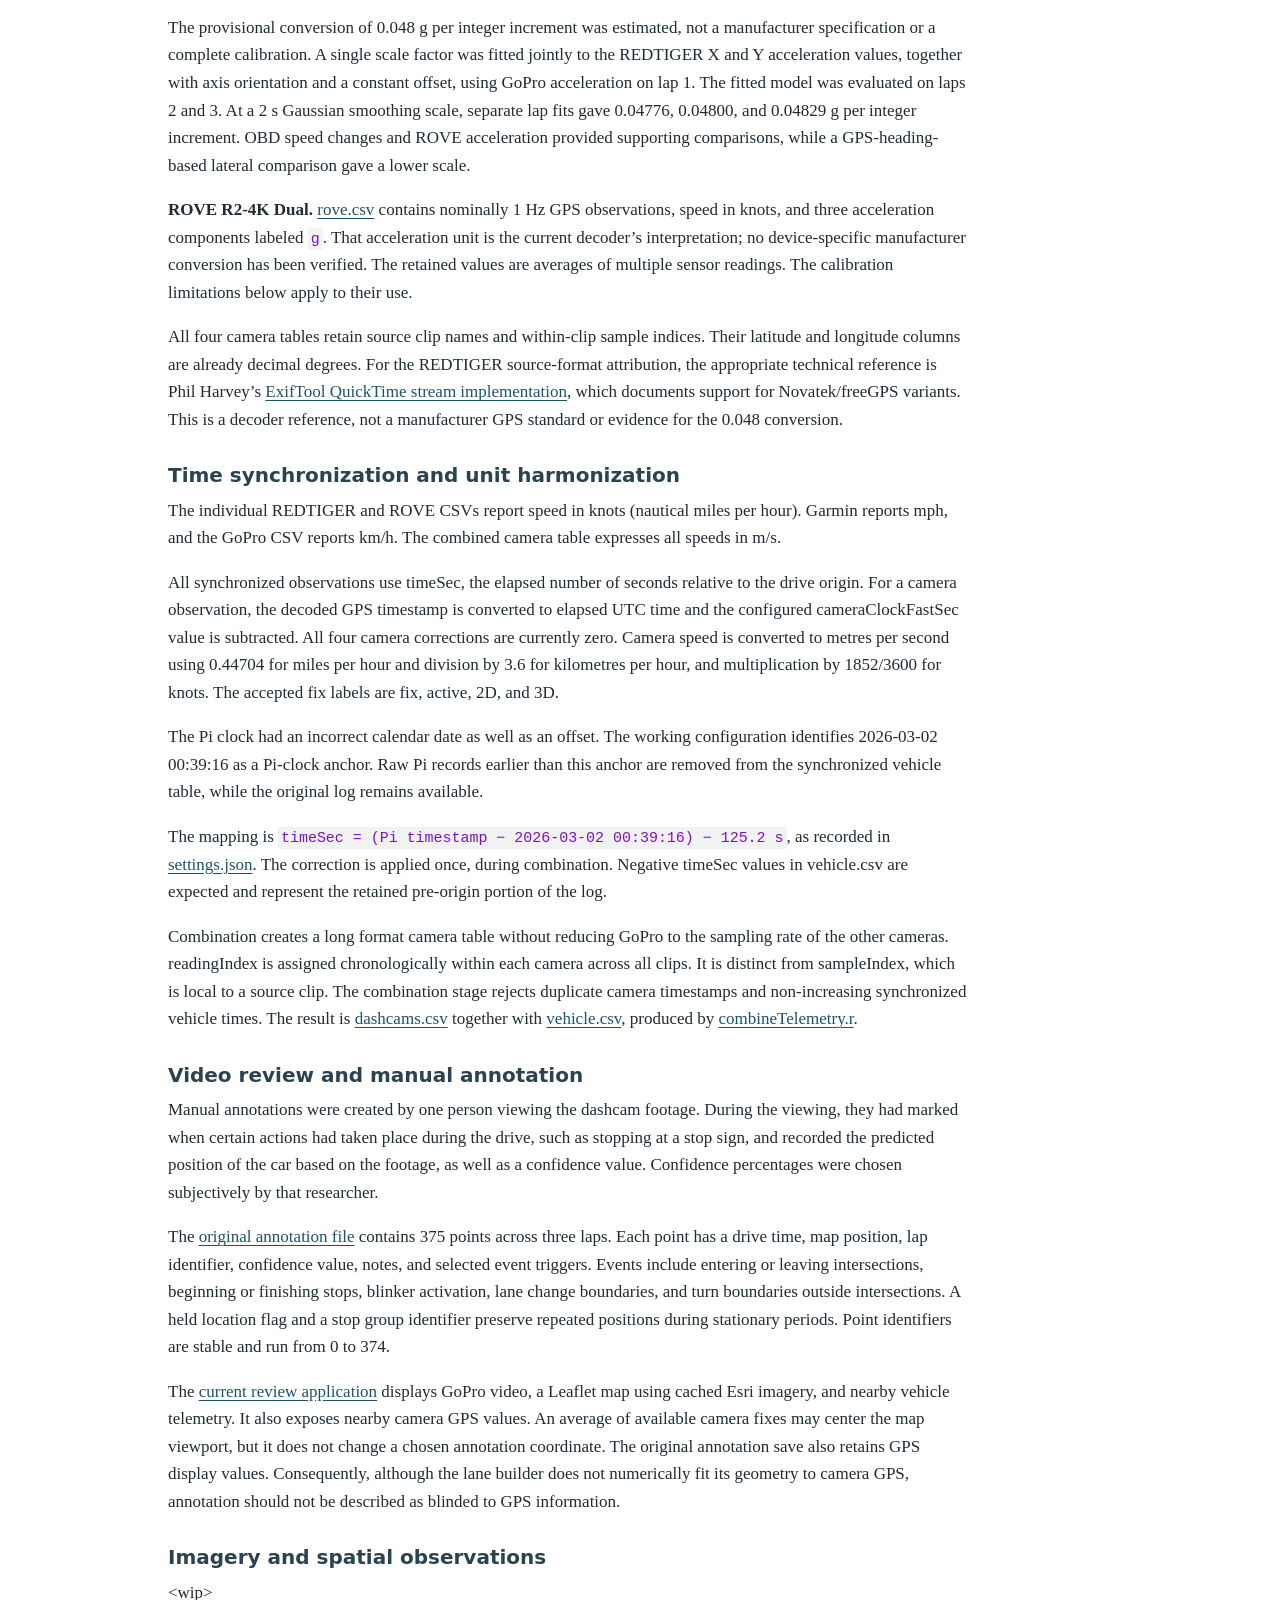
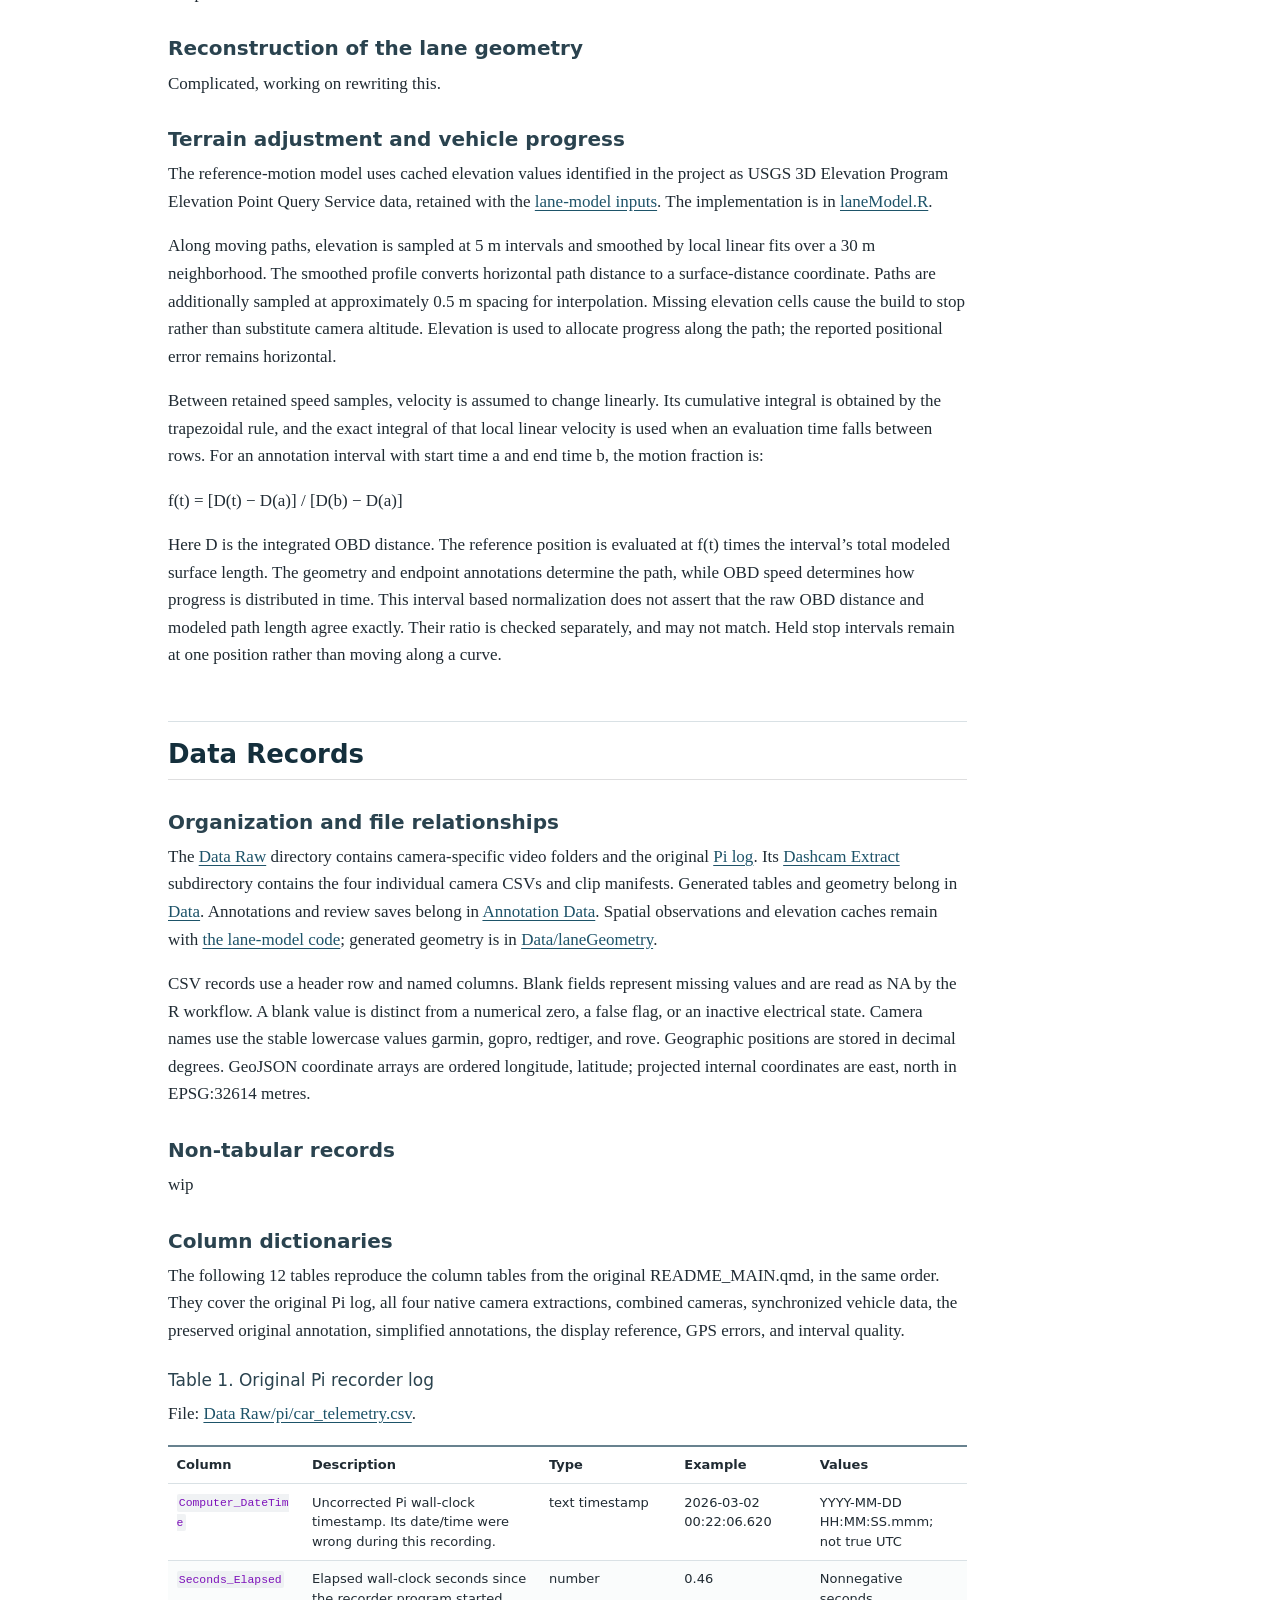
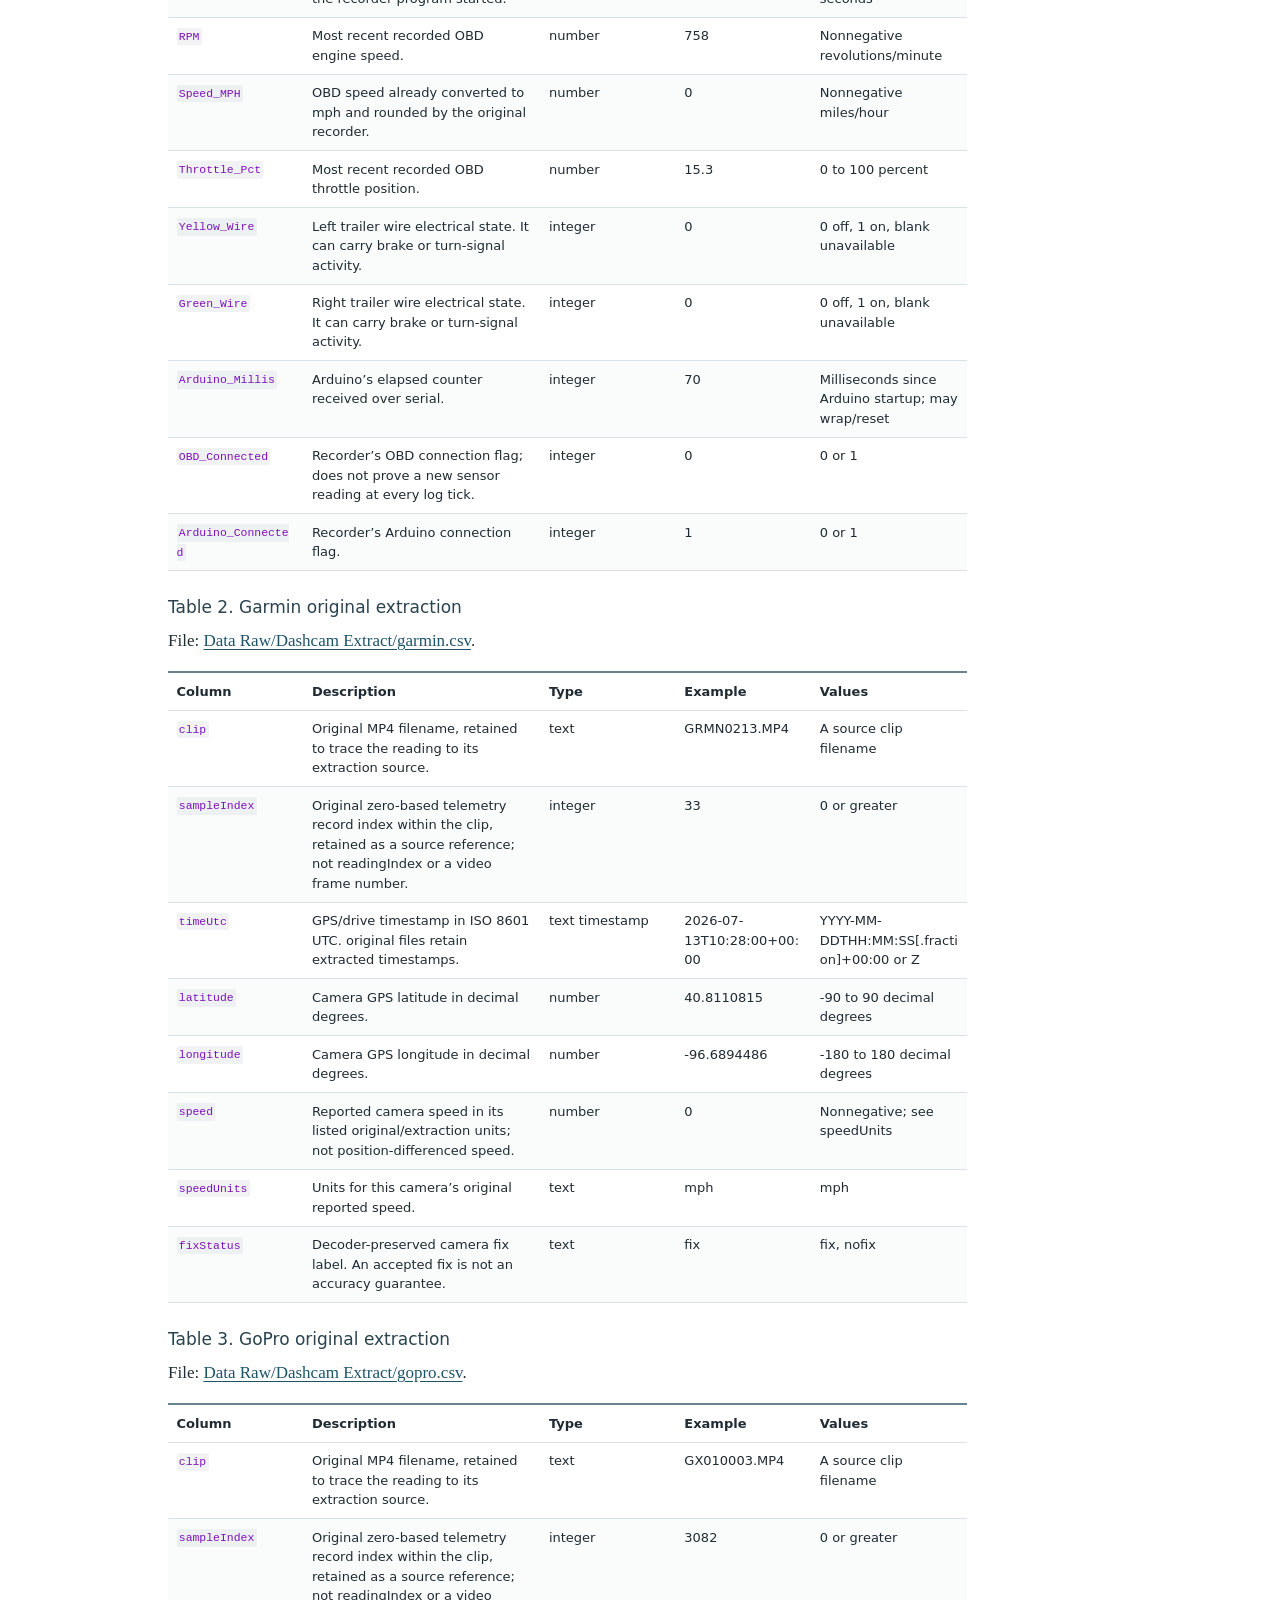
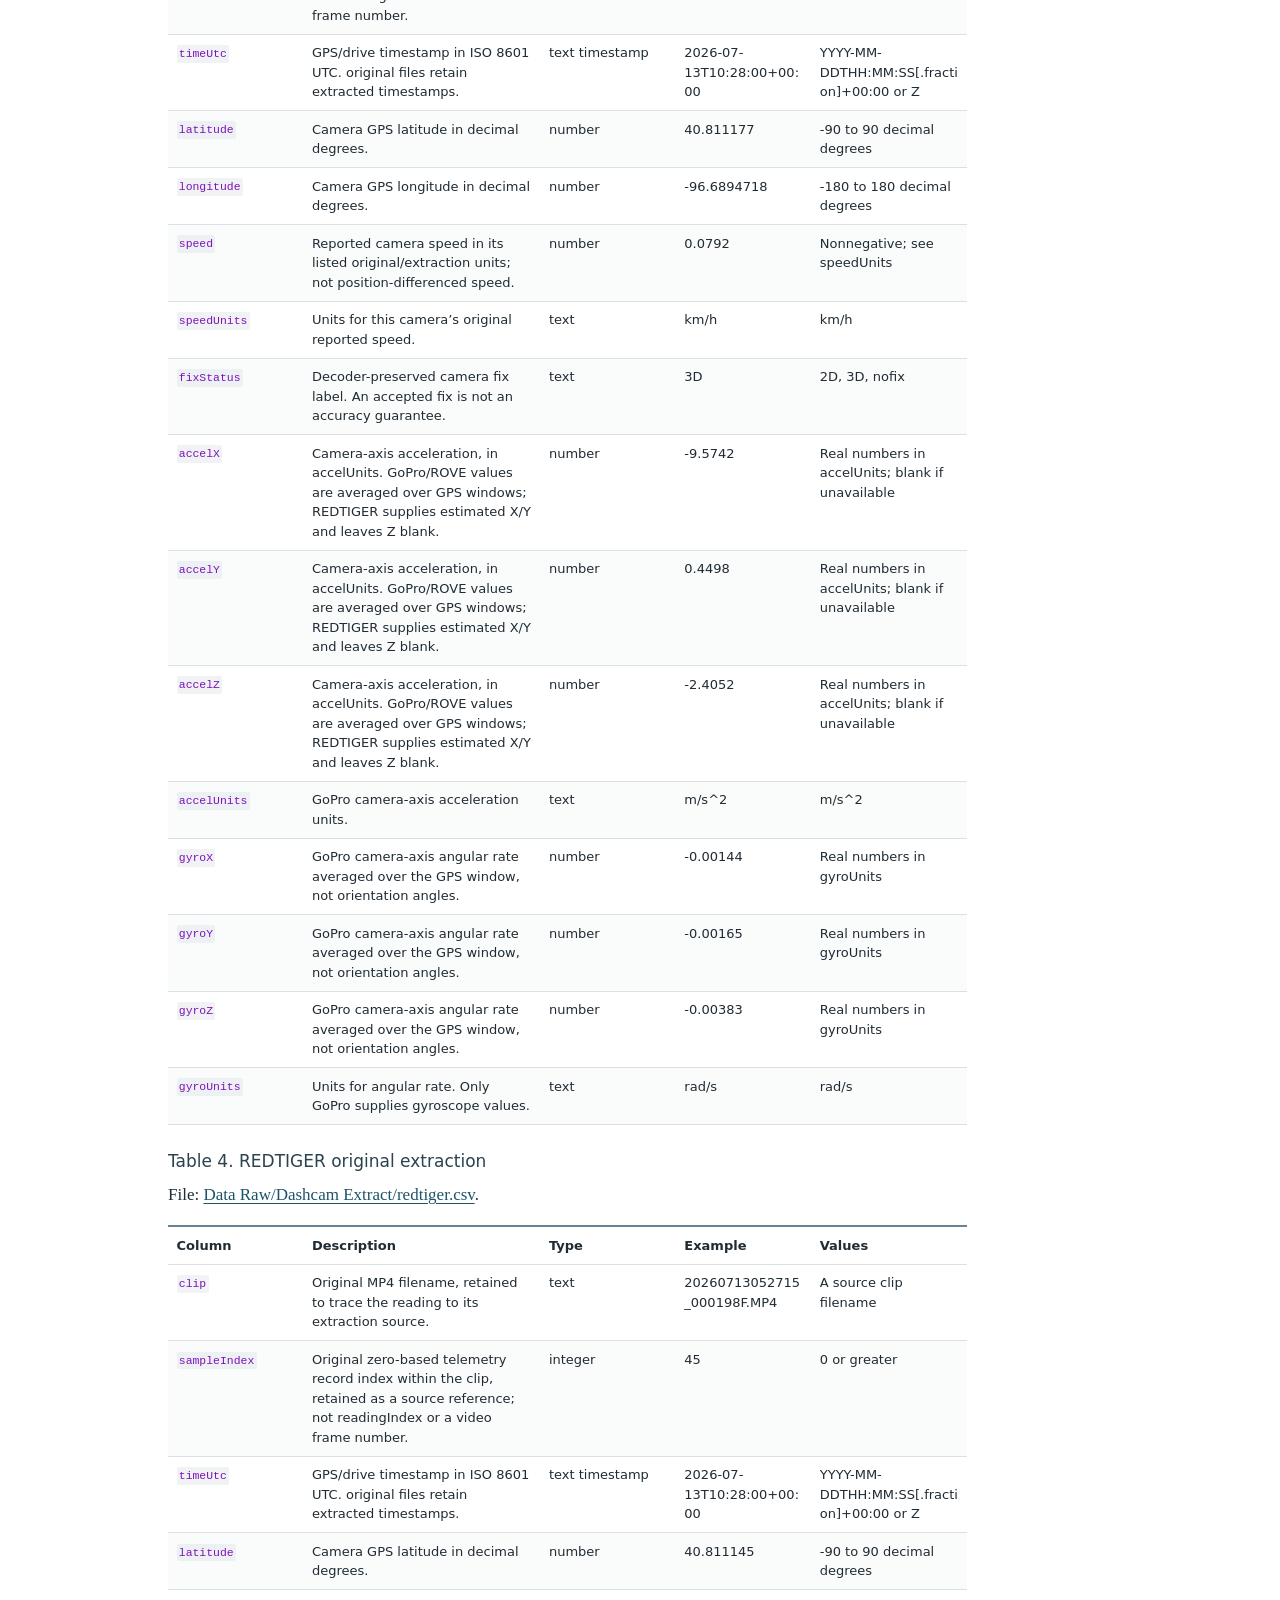
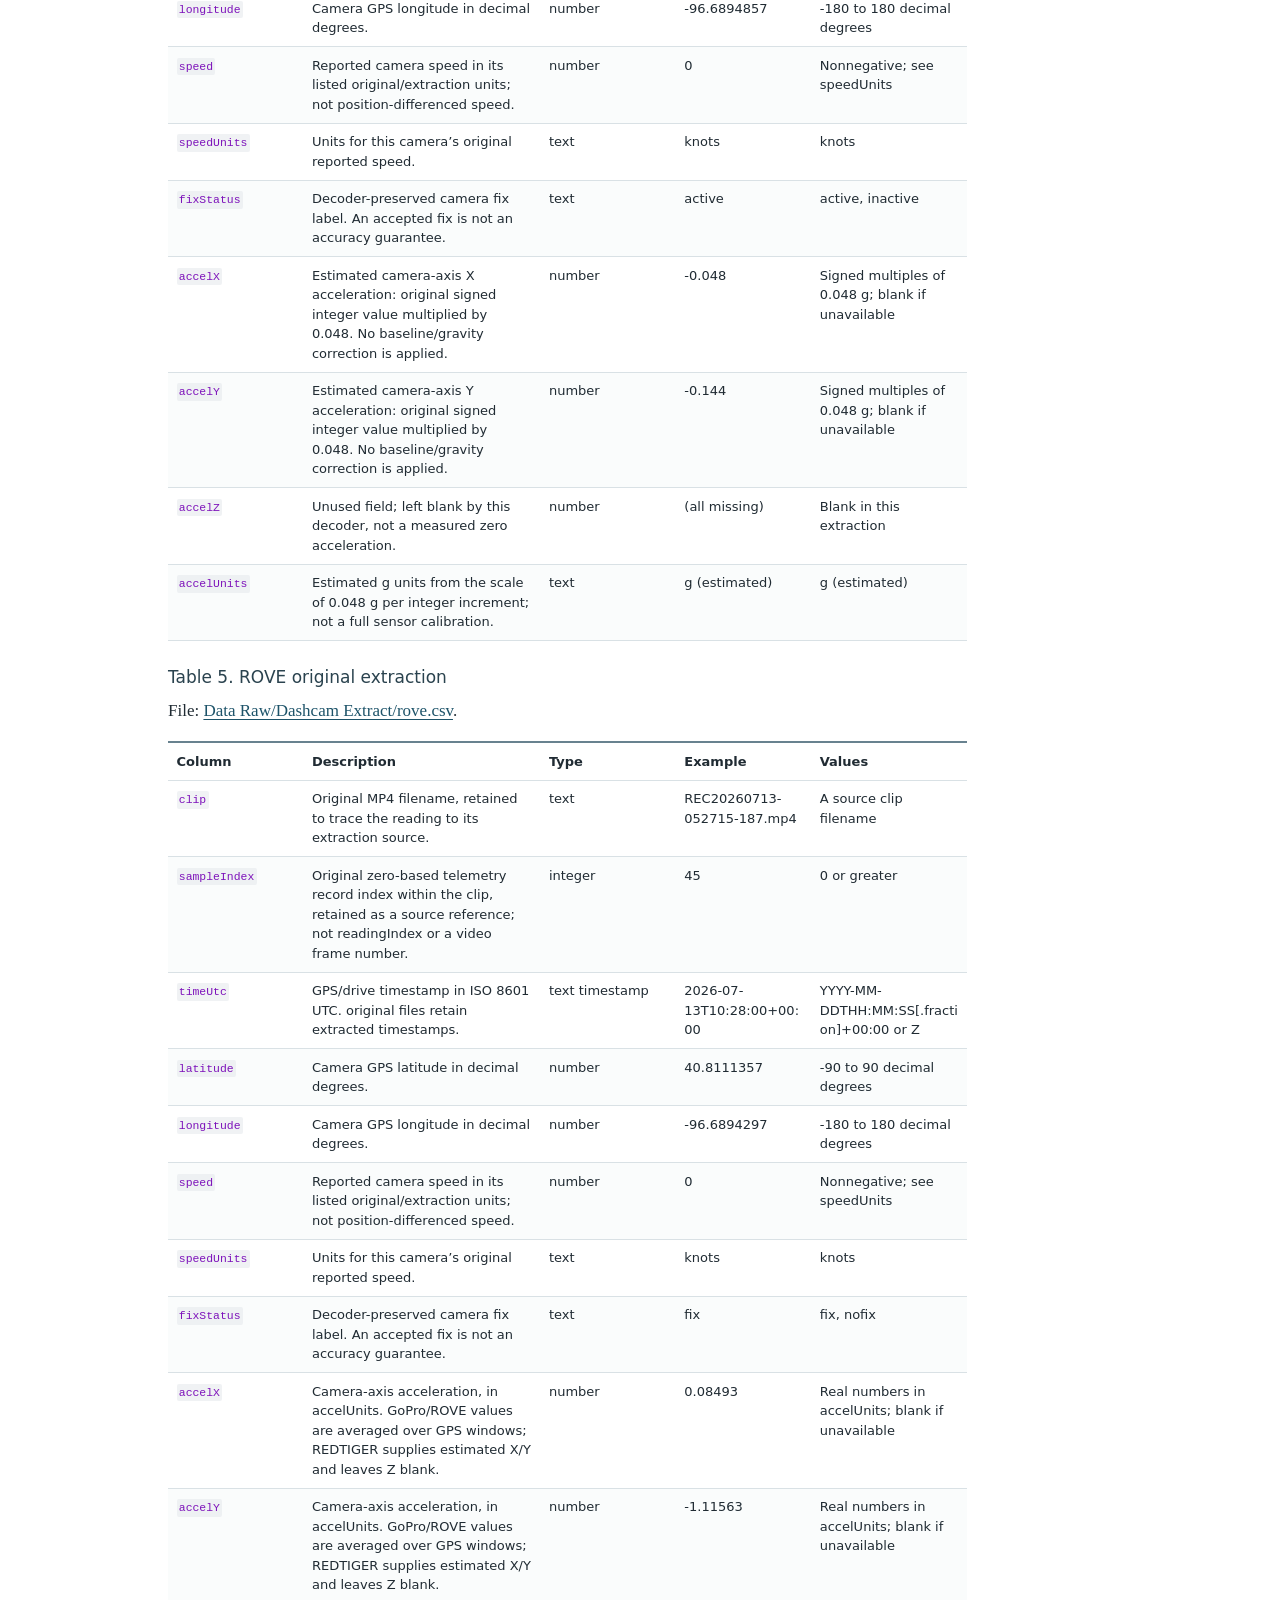
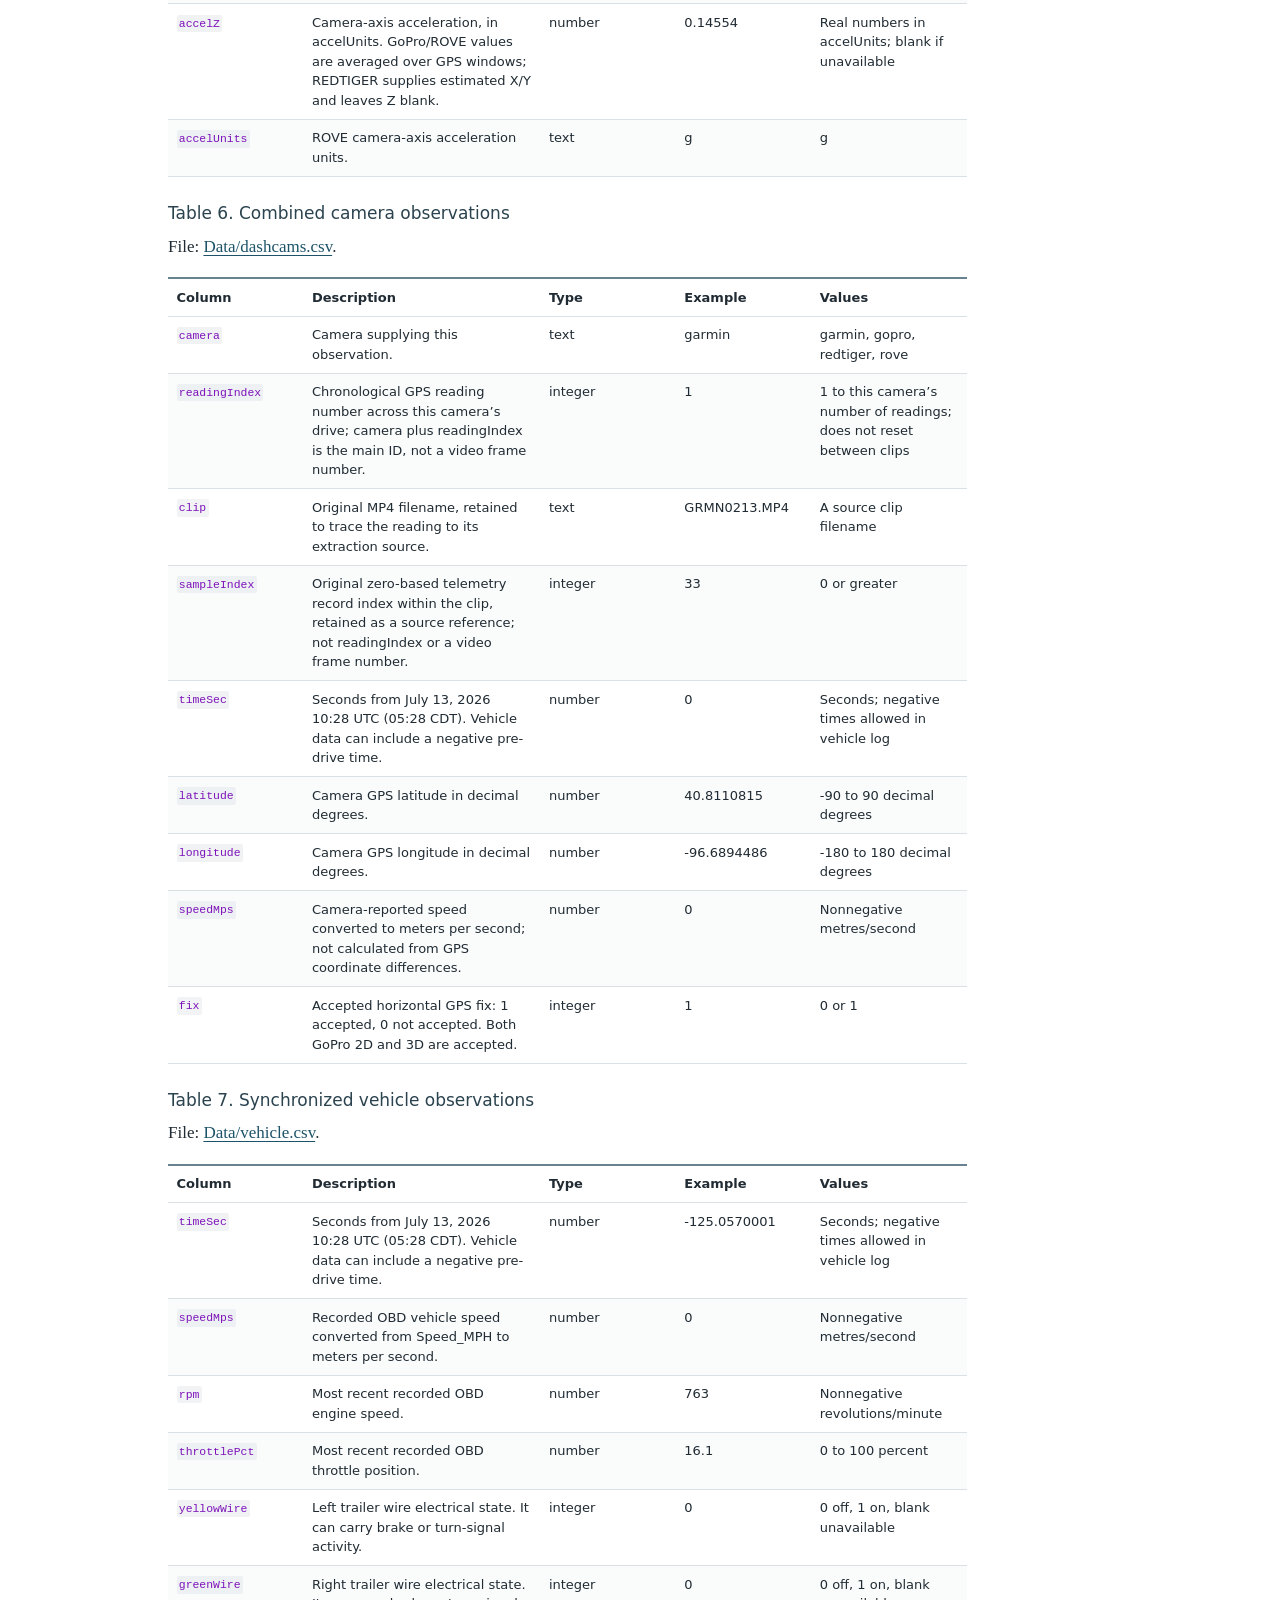
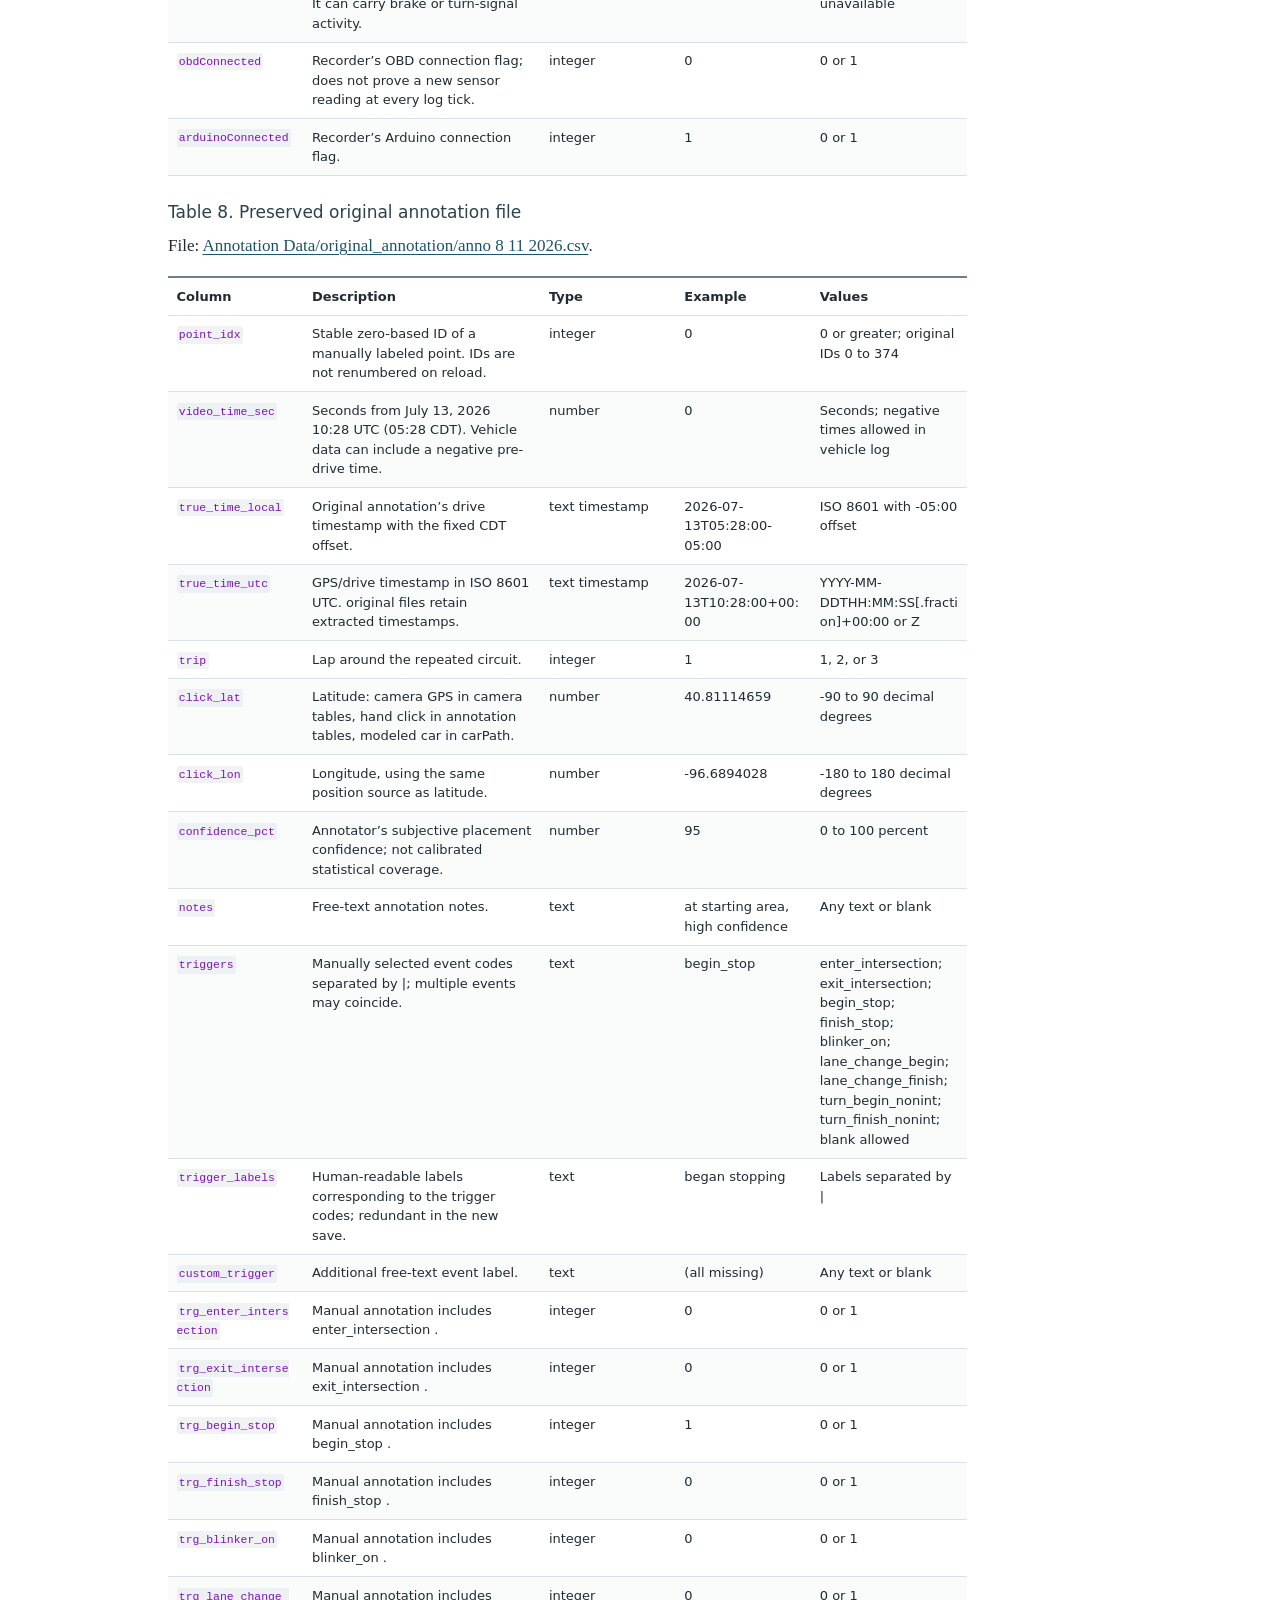
==== commit e0b475ab: "Add dashcam setup photo to data descriptor" ====
--- a/Data Descriptor.html
+++ b/Data Descriptor.html
@@ -2271,7 +2271,17 @@
 </section>
 <section id="instrumentation-and-vehicle-telemetry" class="level3">
 <h3 class="anchored" data-anchor-id="instrumentation-and-vehicle-telemetry">Instrumentation and vehicle telemetry</h3>
-<p>The drive used four dashcams Garmin Dash Cam X310, REDTIGER F7N Touch, ROVE R2-4K Dual, and GoPro HERO13 Black. The four cameras were mounted near the rear-view mirror. A photograph of the installed cameras, with each device labeled and its viewing direction identified, remains to be added (Figure 1 placeholder). The nominal GPS extraction interval is 1 s for Garmin, REDTIGER, and ROVE, and 0.1 s for GoPro HERO13 Black. These are telemetry sampling intervals; they do not describe the video frame rates. Many modern dashcams save drive footage in the form of several small clips, so the footage is split originally 68 Garmin clips, two GoPro clips, 68 REDTIGER clips, and 67 ROVE clips.</p>
+<p>The drive used four dashcams Garmin Dash Cam X310, REDTIGER F7N Touch, ROVE R2-4K Dual, and GoPro HERO13 Black. The four cameras were mounted near the rear-view mirror (<a href="#fig-dashcam-setup" class="quarto-xref">Figure 1</a>). The nominal GPS extraction interval is 1 s for Garmin, REDTIGER, and ROVE, and 0.1 s for GoPro HERO13 Black. These are telemetry sampling intervals; they do not describe the video frame rates. Many modern dashcams save drive footage in the form of several small clips, so the footage is split originally 68 Garmin clips, two GoPro clips, 68 REDTIGER clips, and 67 ROVE clips.</p>
+<div id="fig-dashcam-setup" class="quarto-float quarto-figure quarto-figure-center anchored" alt="Four dashcams mounted on the windshield around the rear-view mirror, viewed from inside the vehicle.">
+<figure class="quarto-float quarto-float-fig figure">
+<div aria-describedby="fig-dashcam-setup-caption-0ceaefa1-69ba-4598-a22c-09a6ac19f8ca">
+<img role="img" aria-label="Four dashcams mounted on the windshield around the rear-view mirror, viewed from inside the vehicle." src="[data-uri]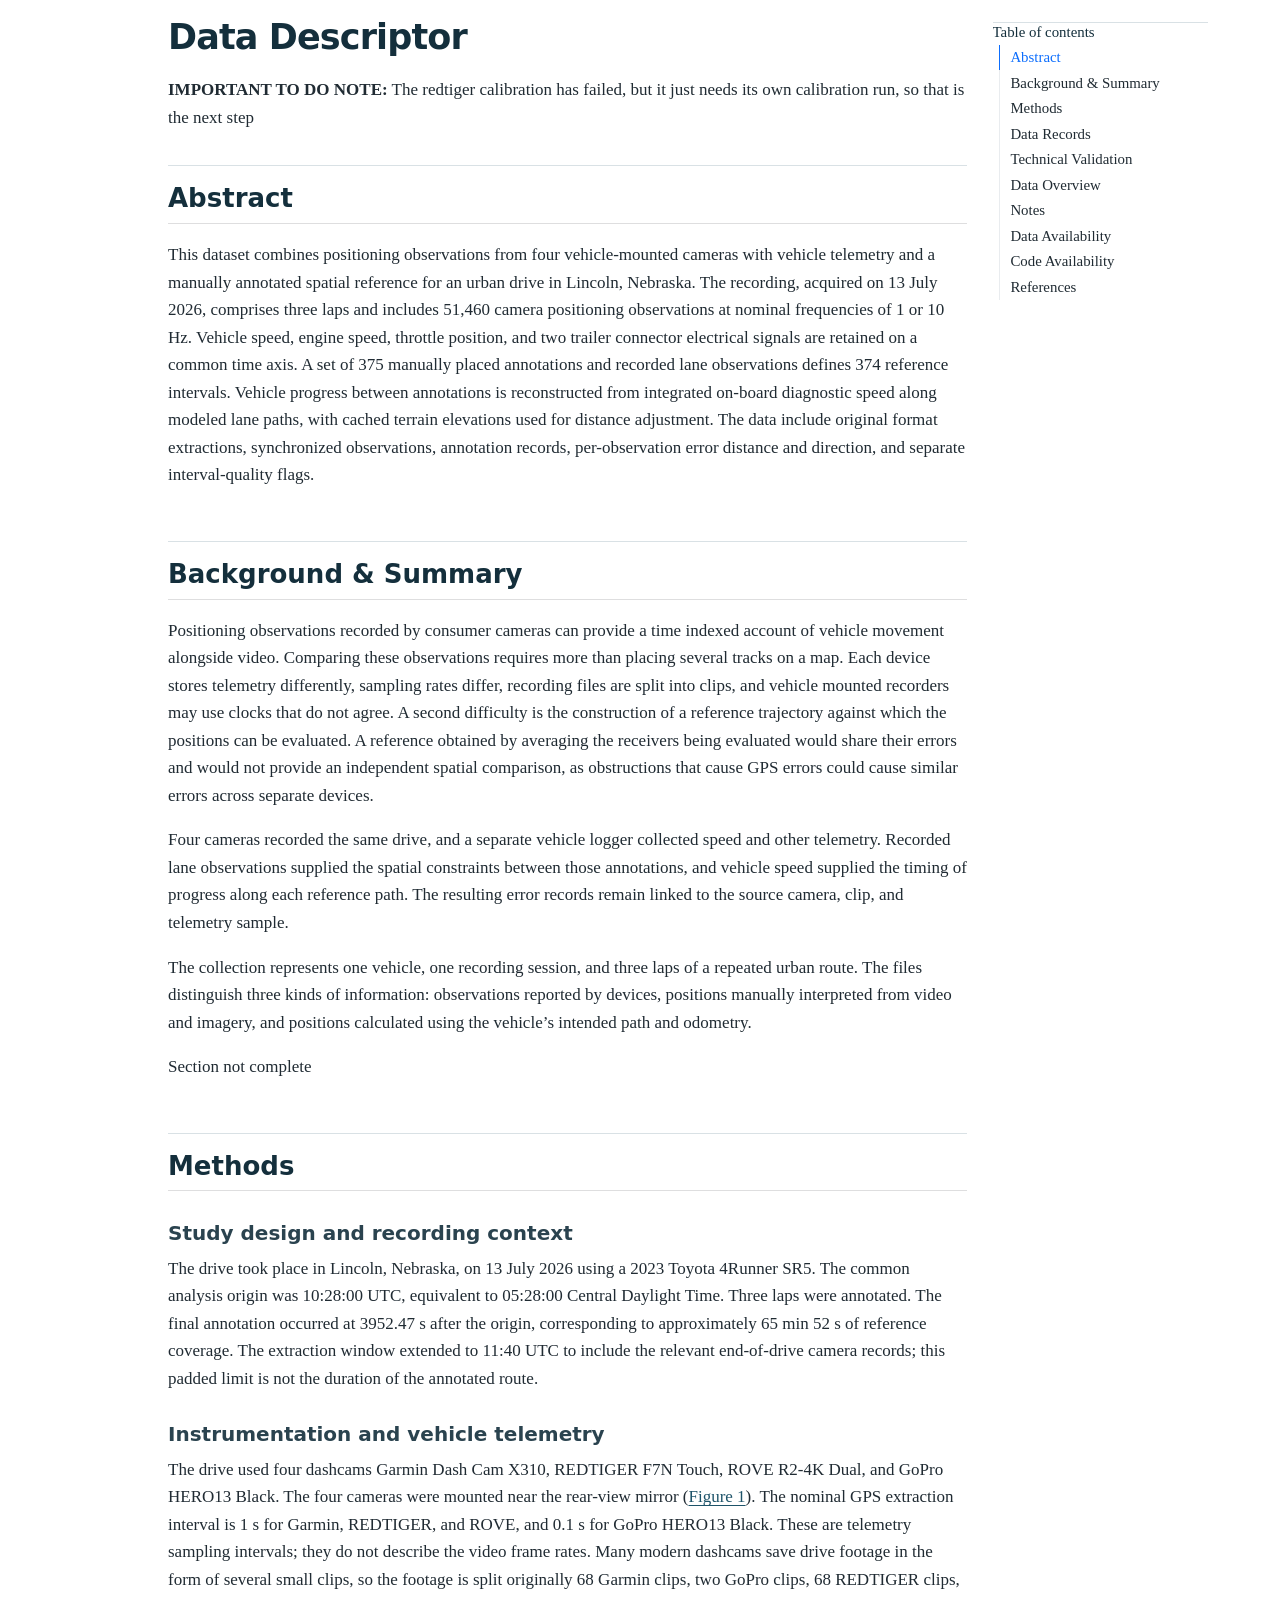
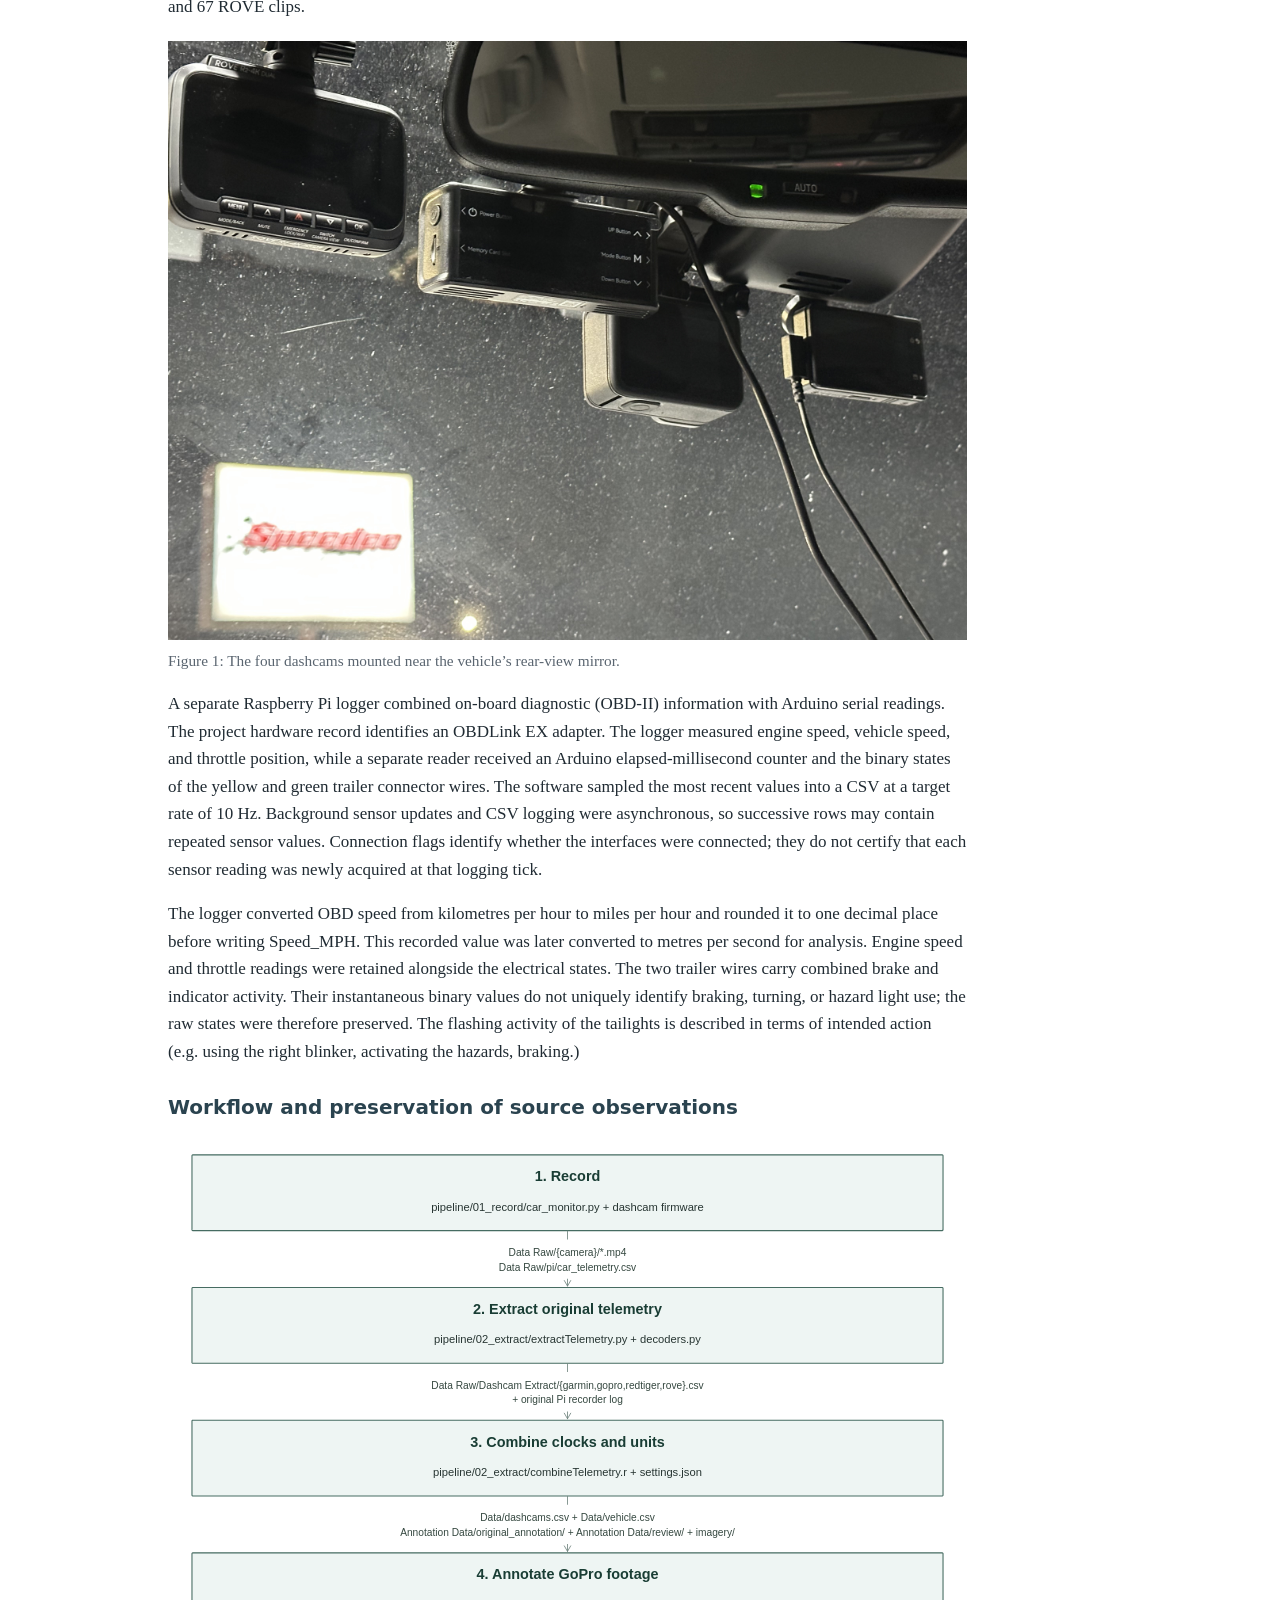
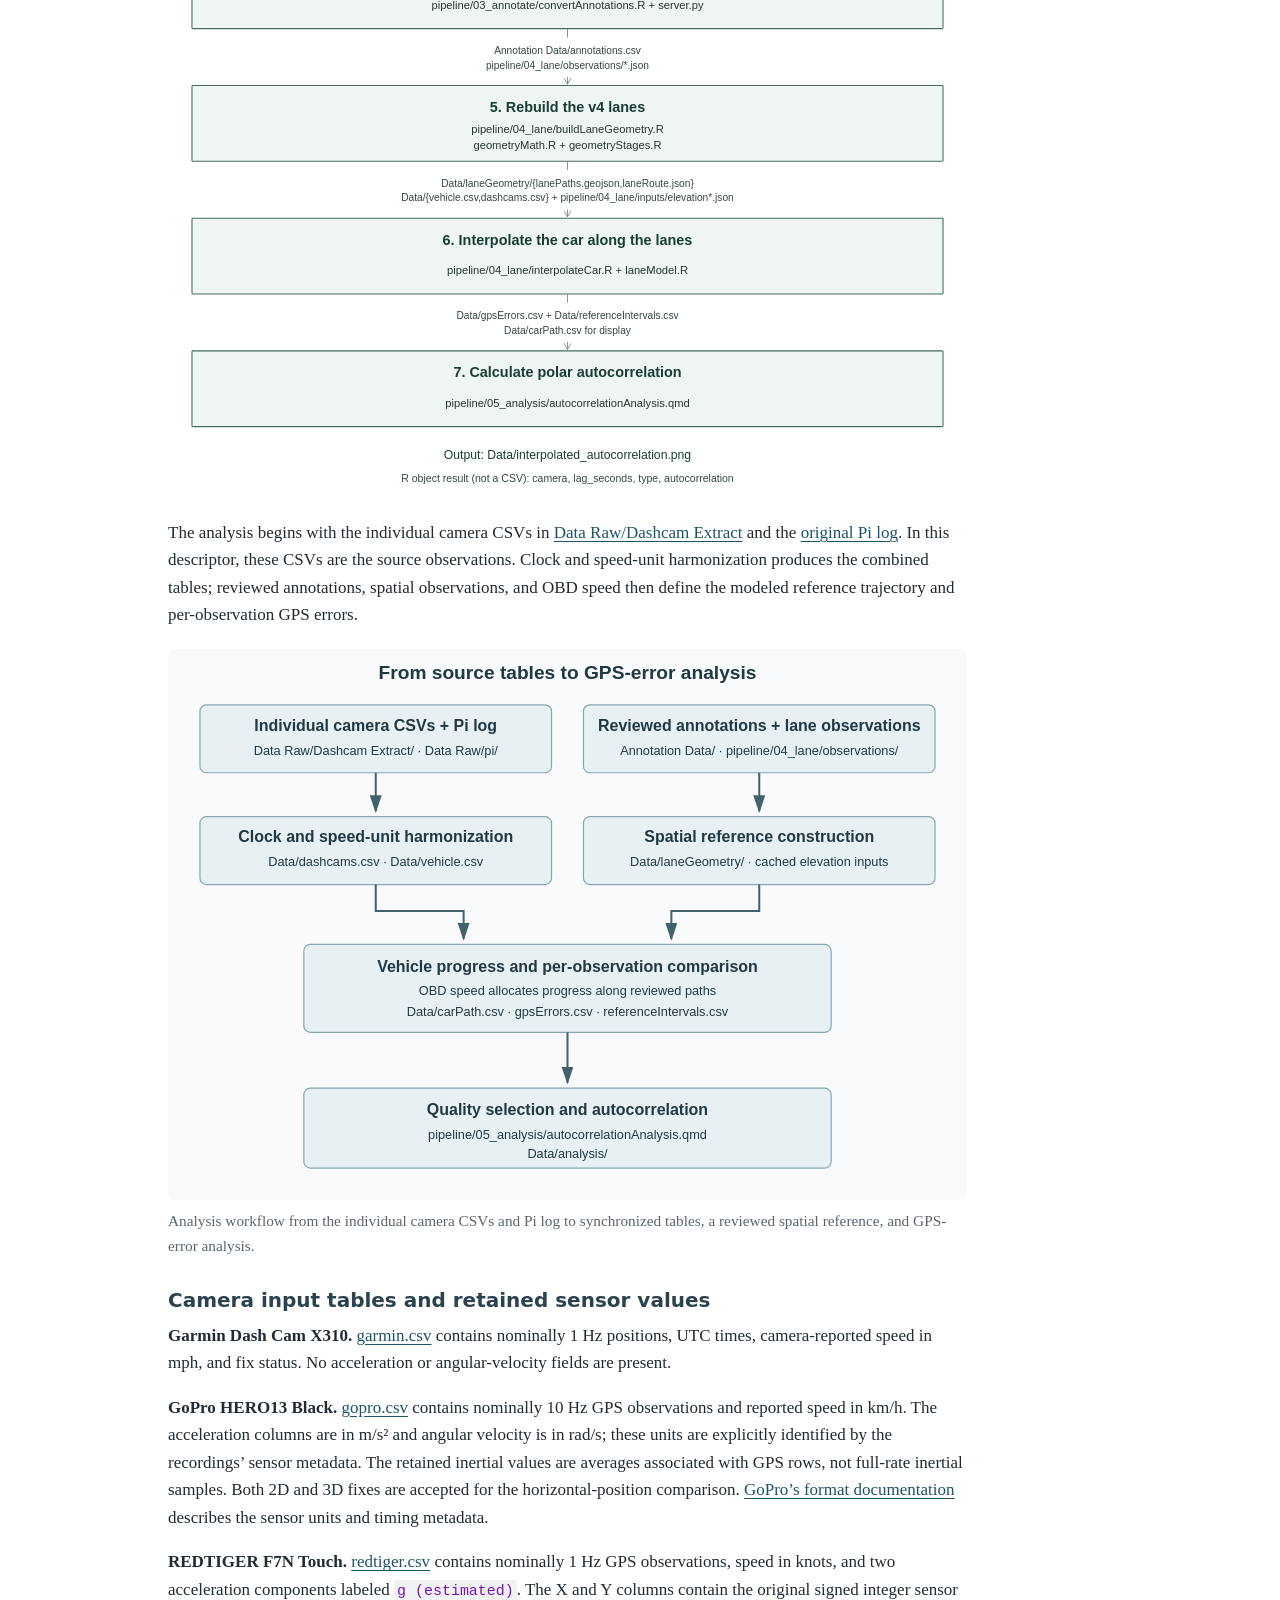
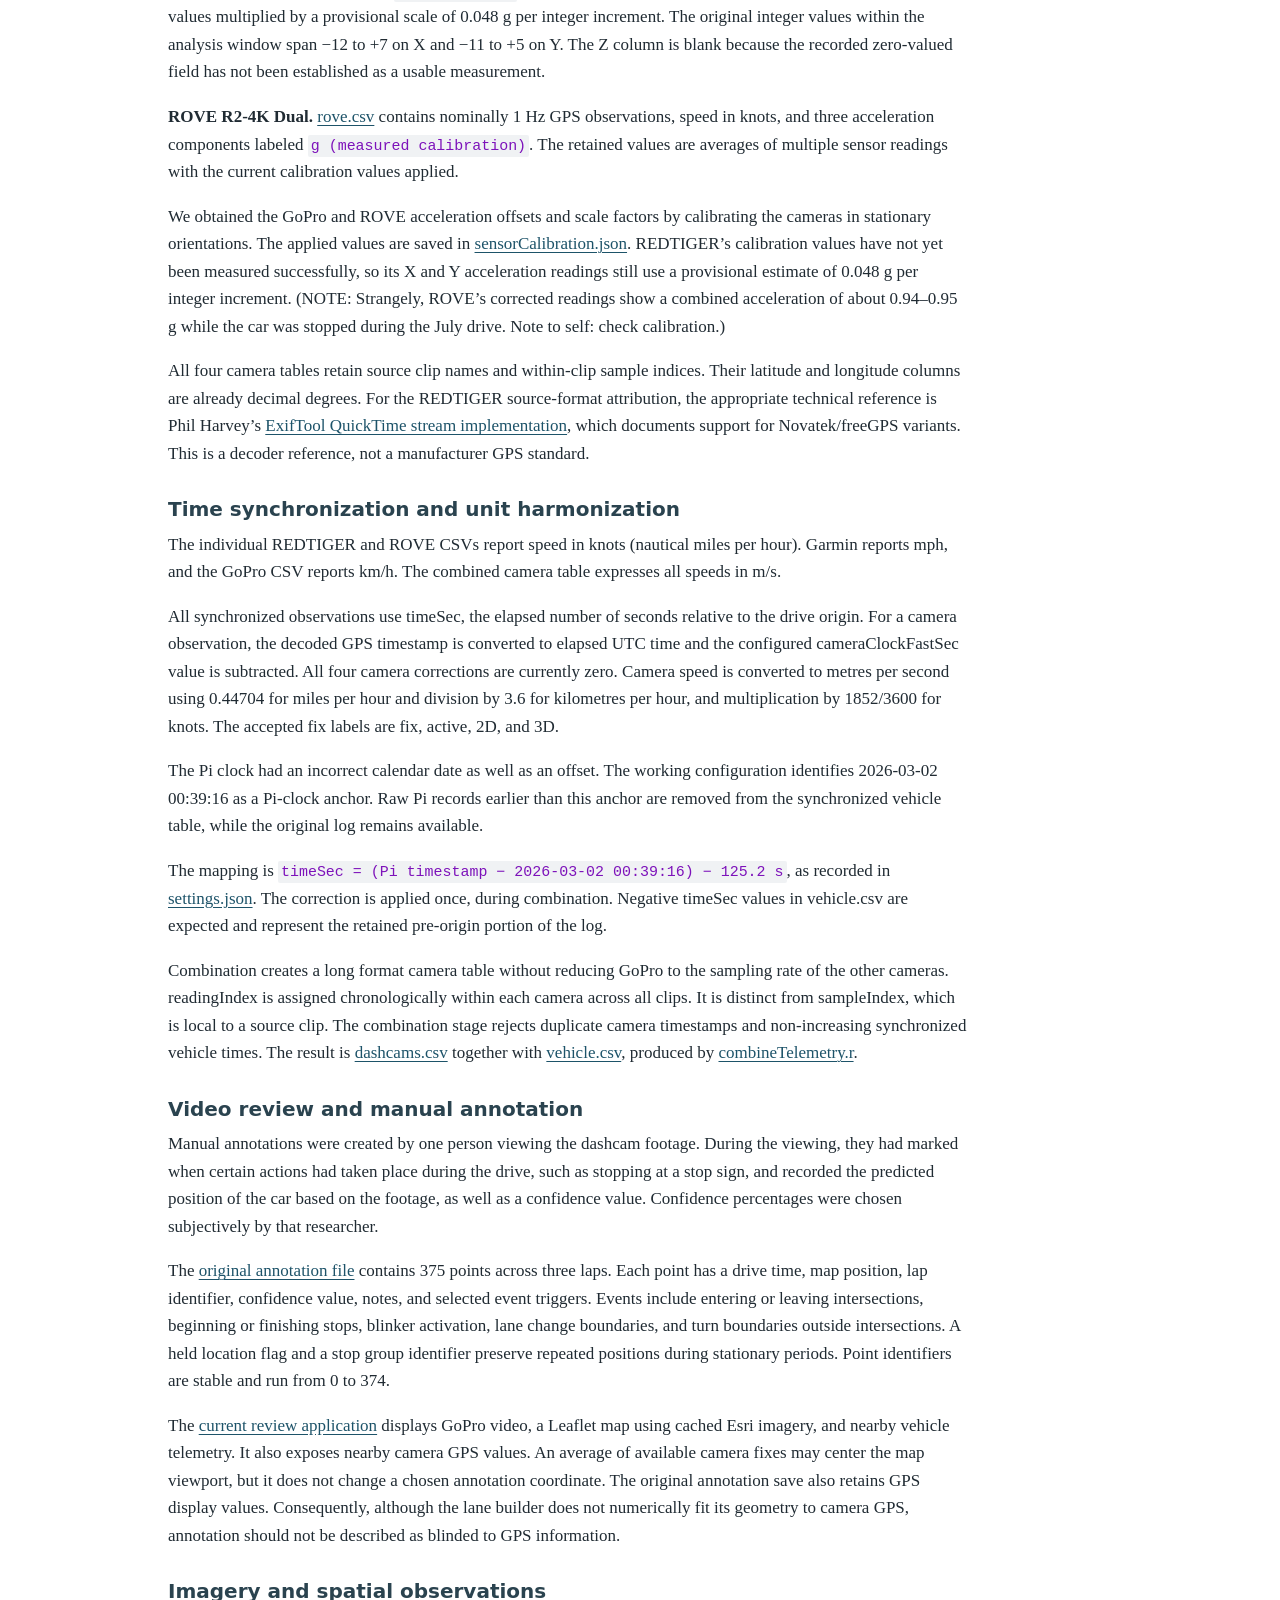
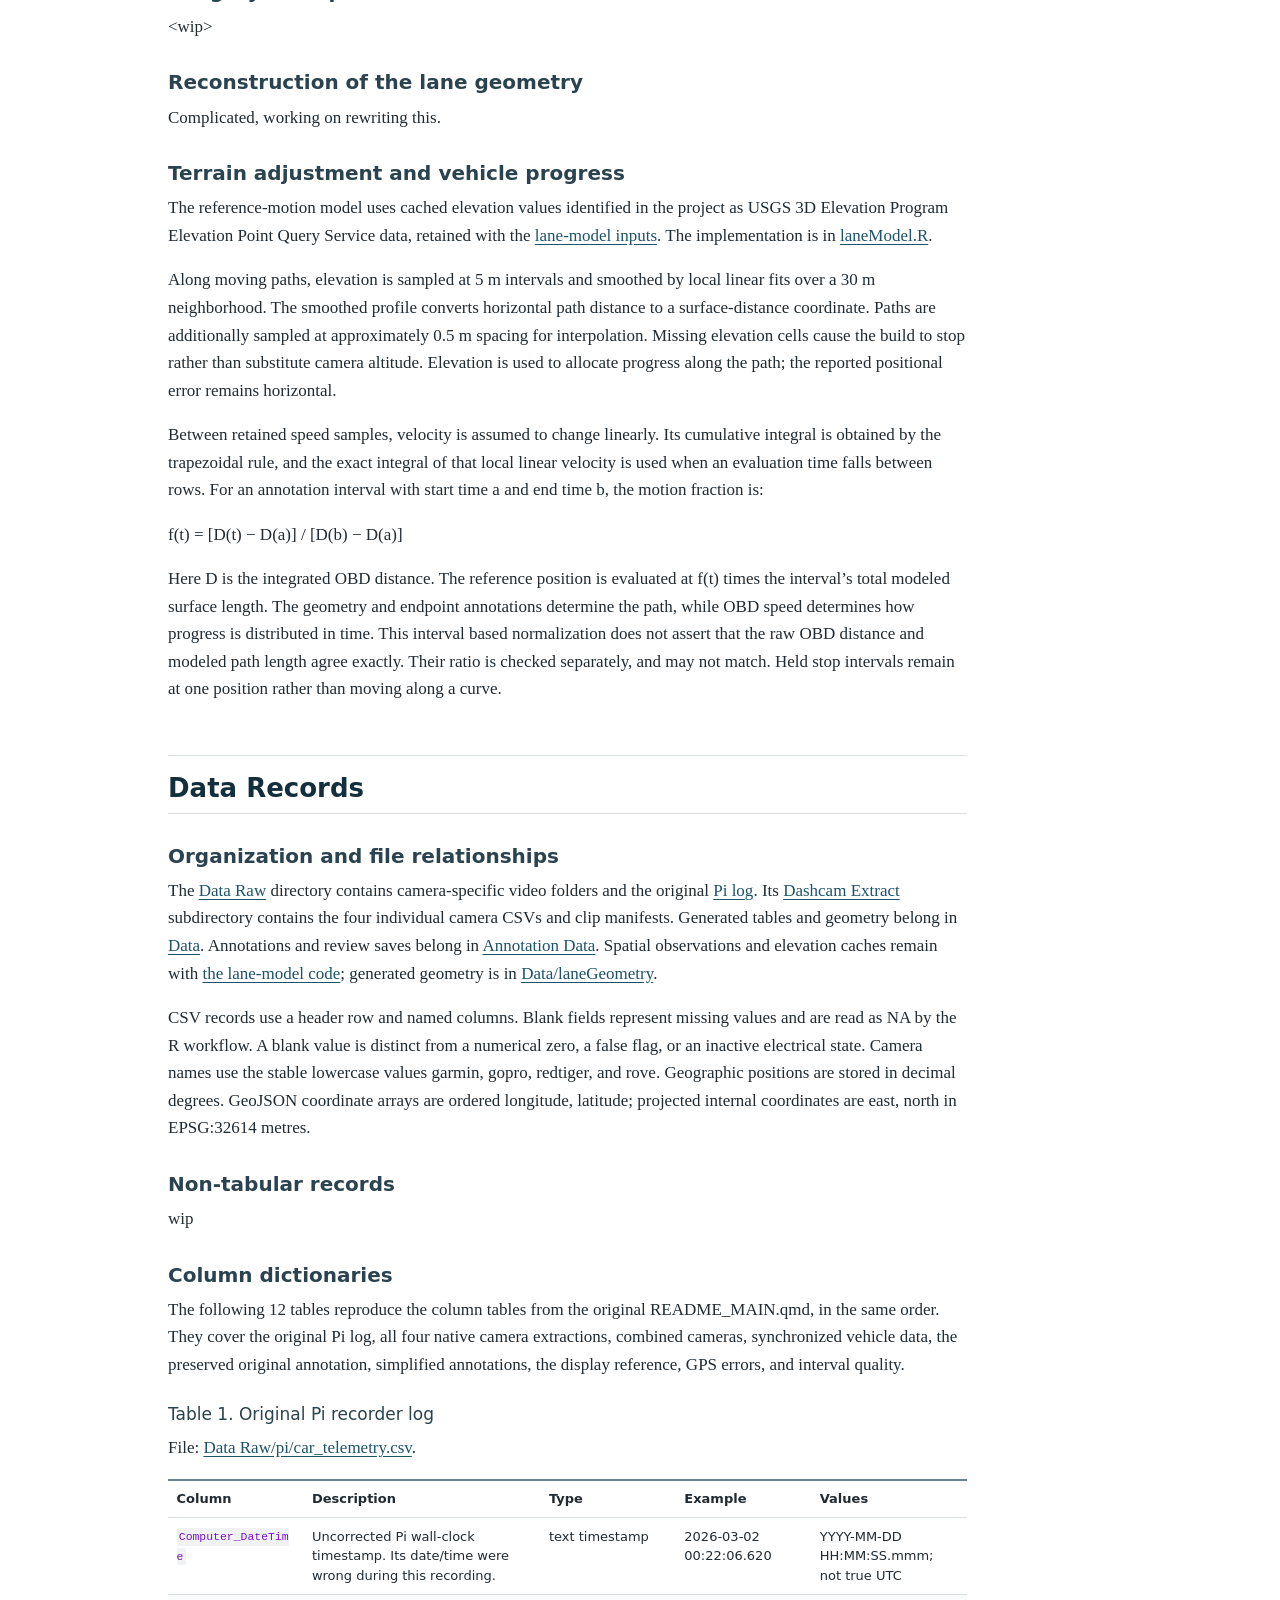
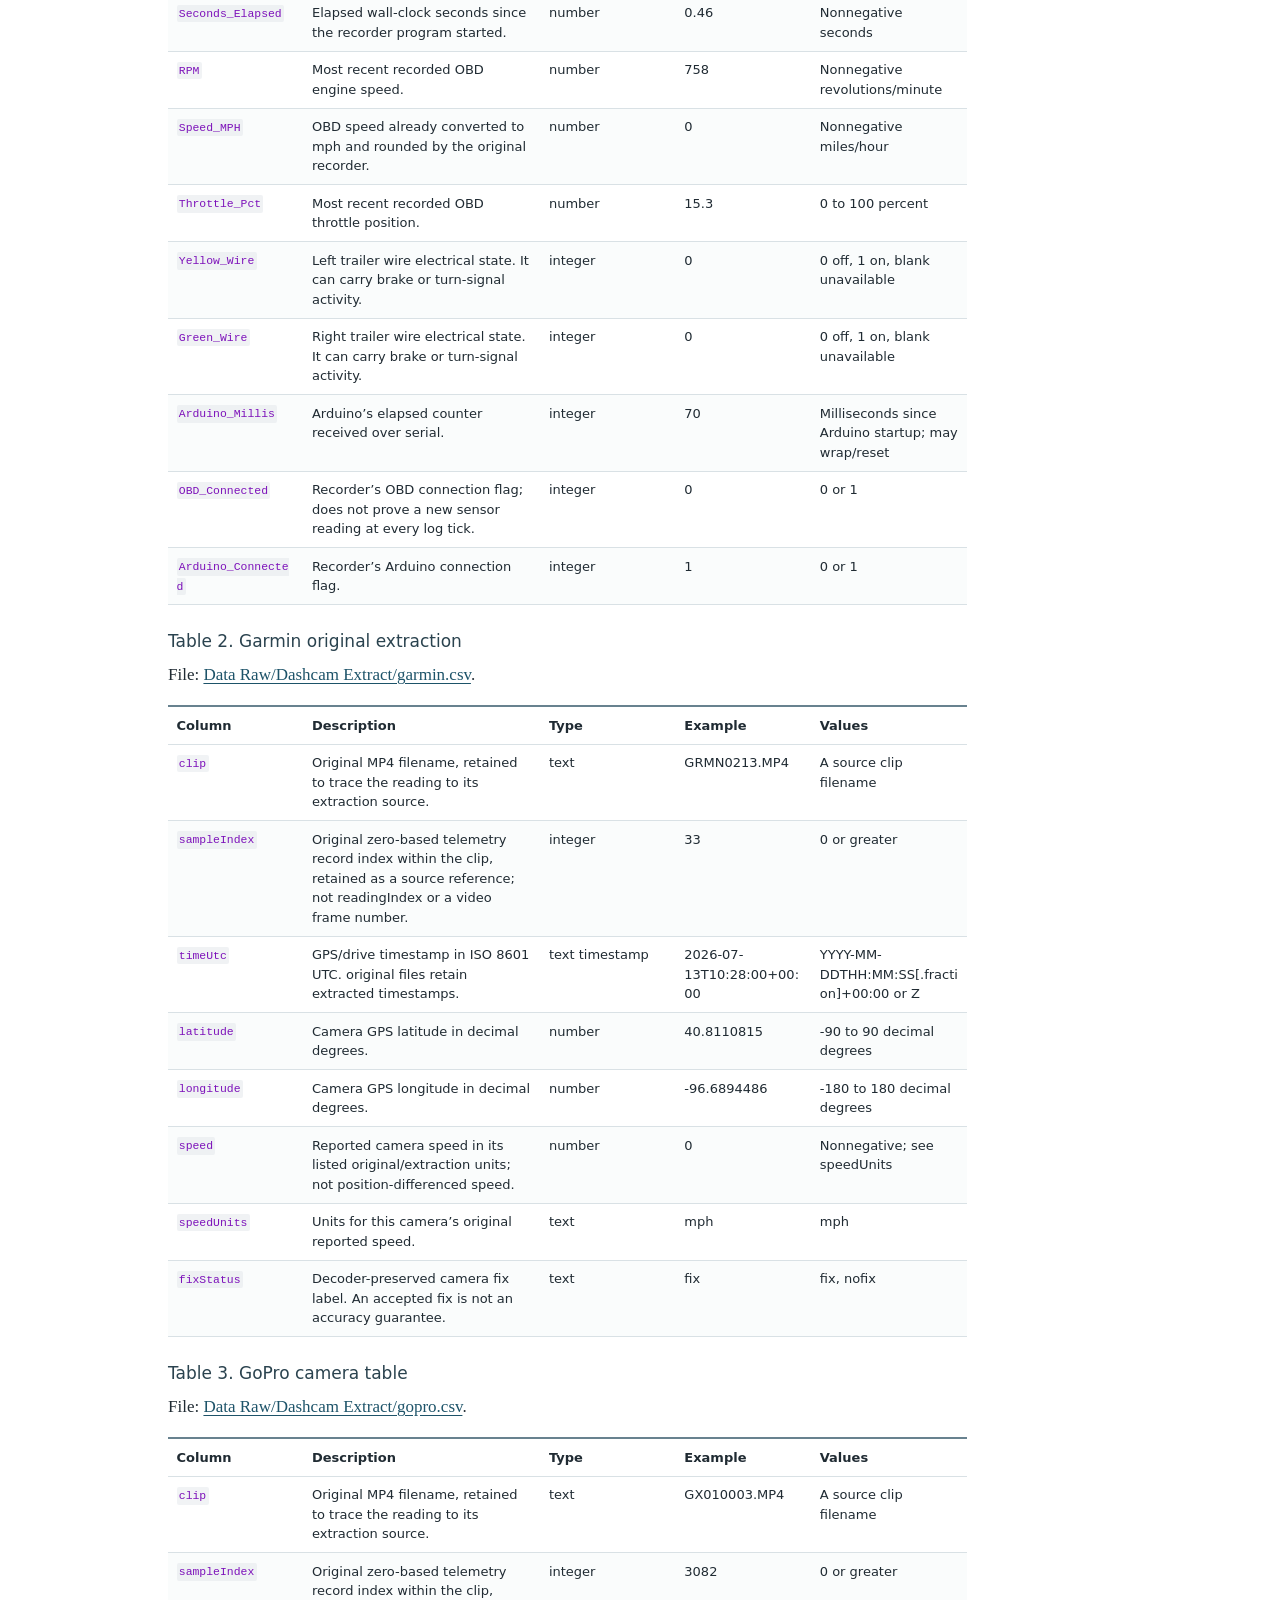
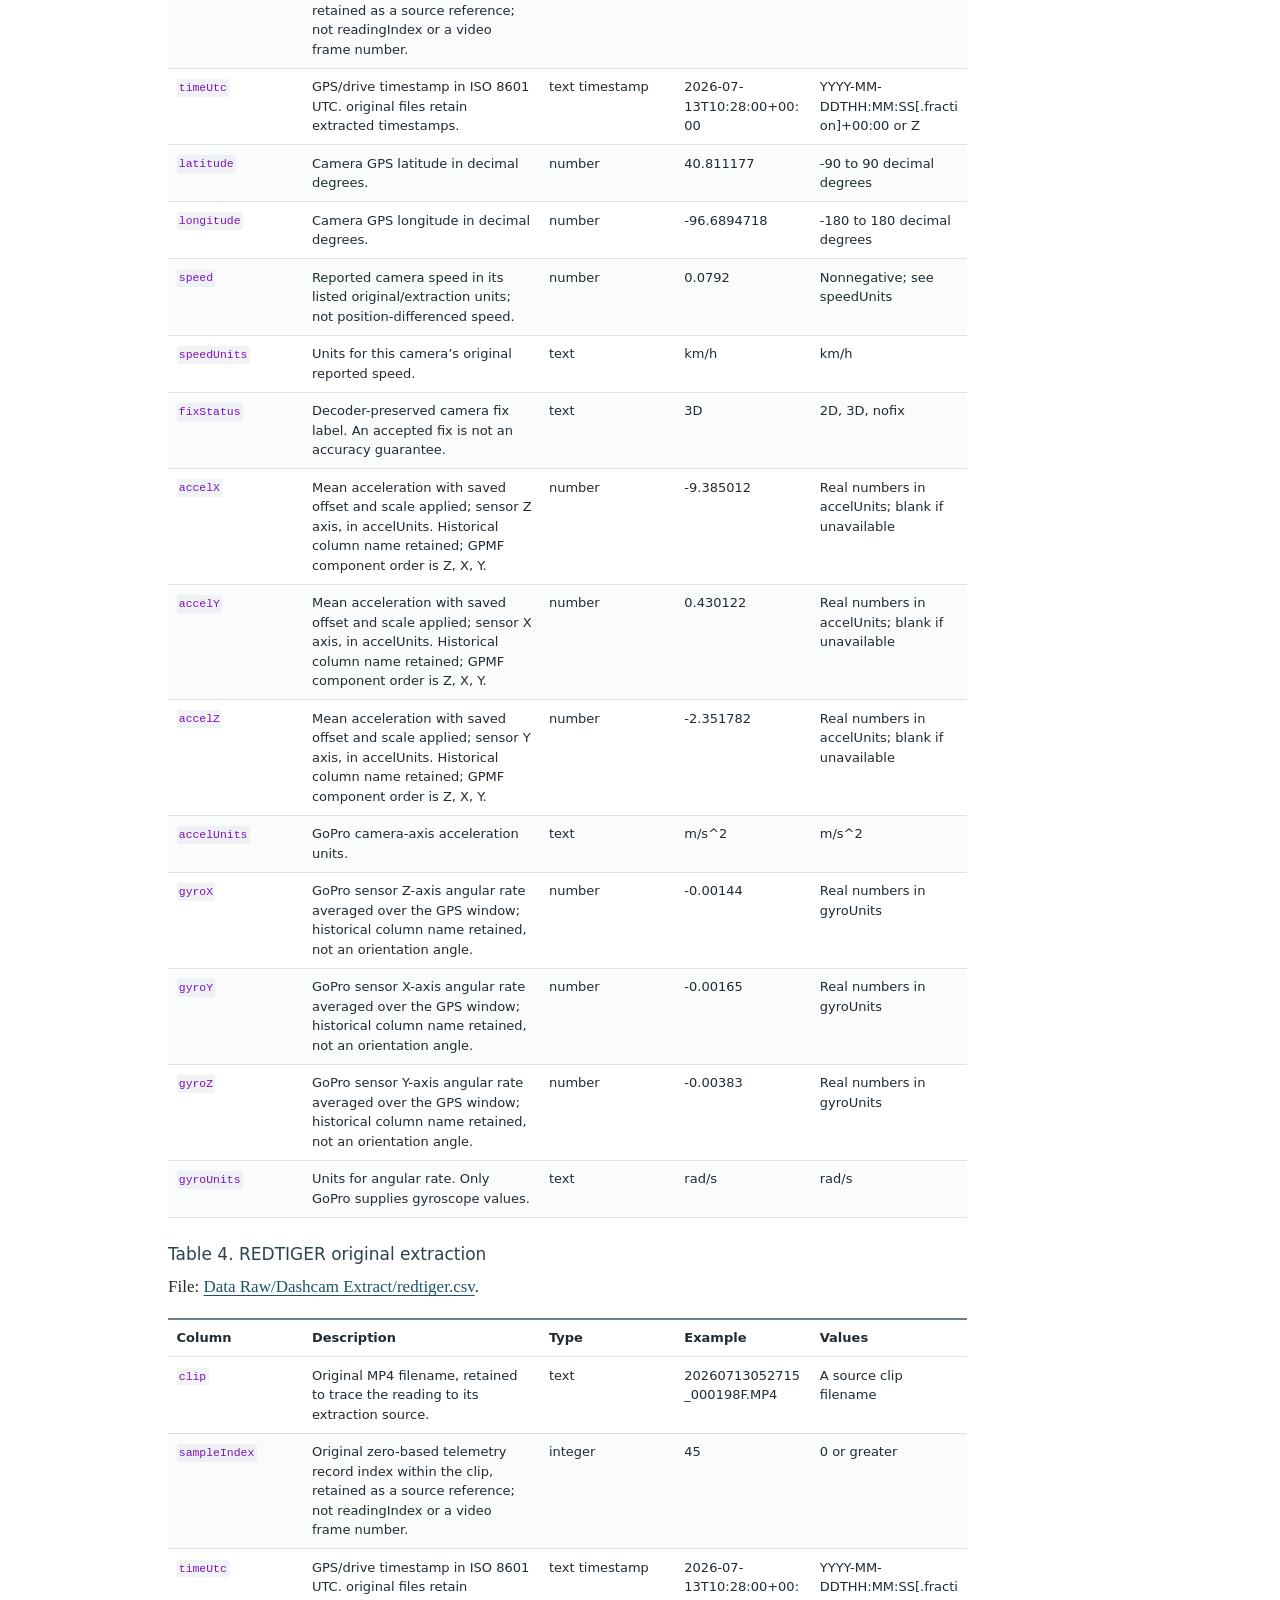
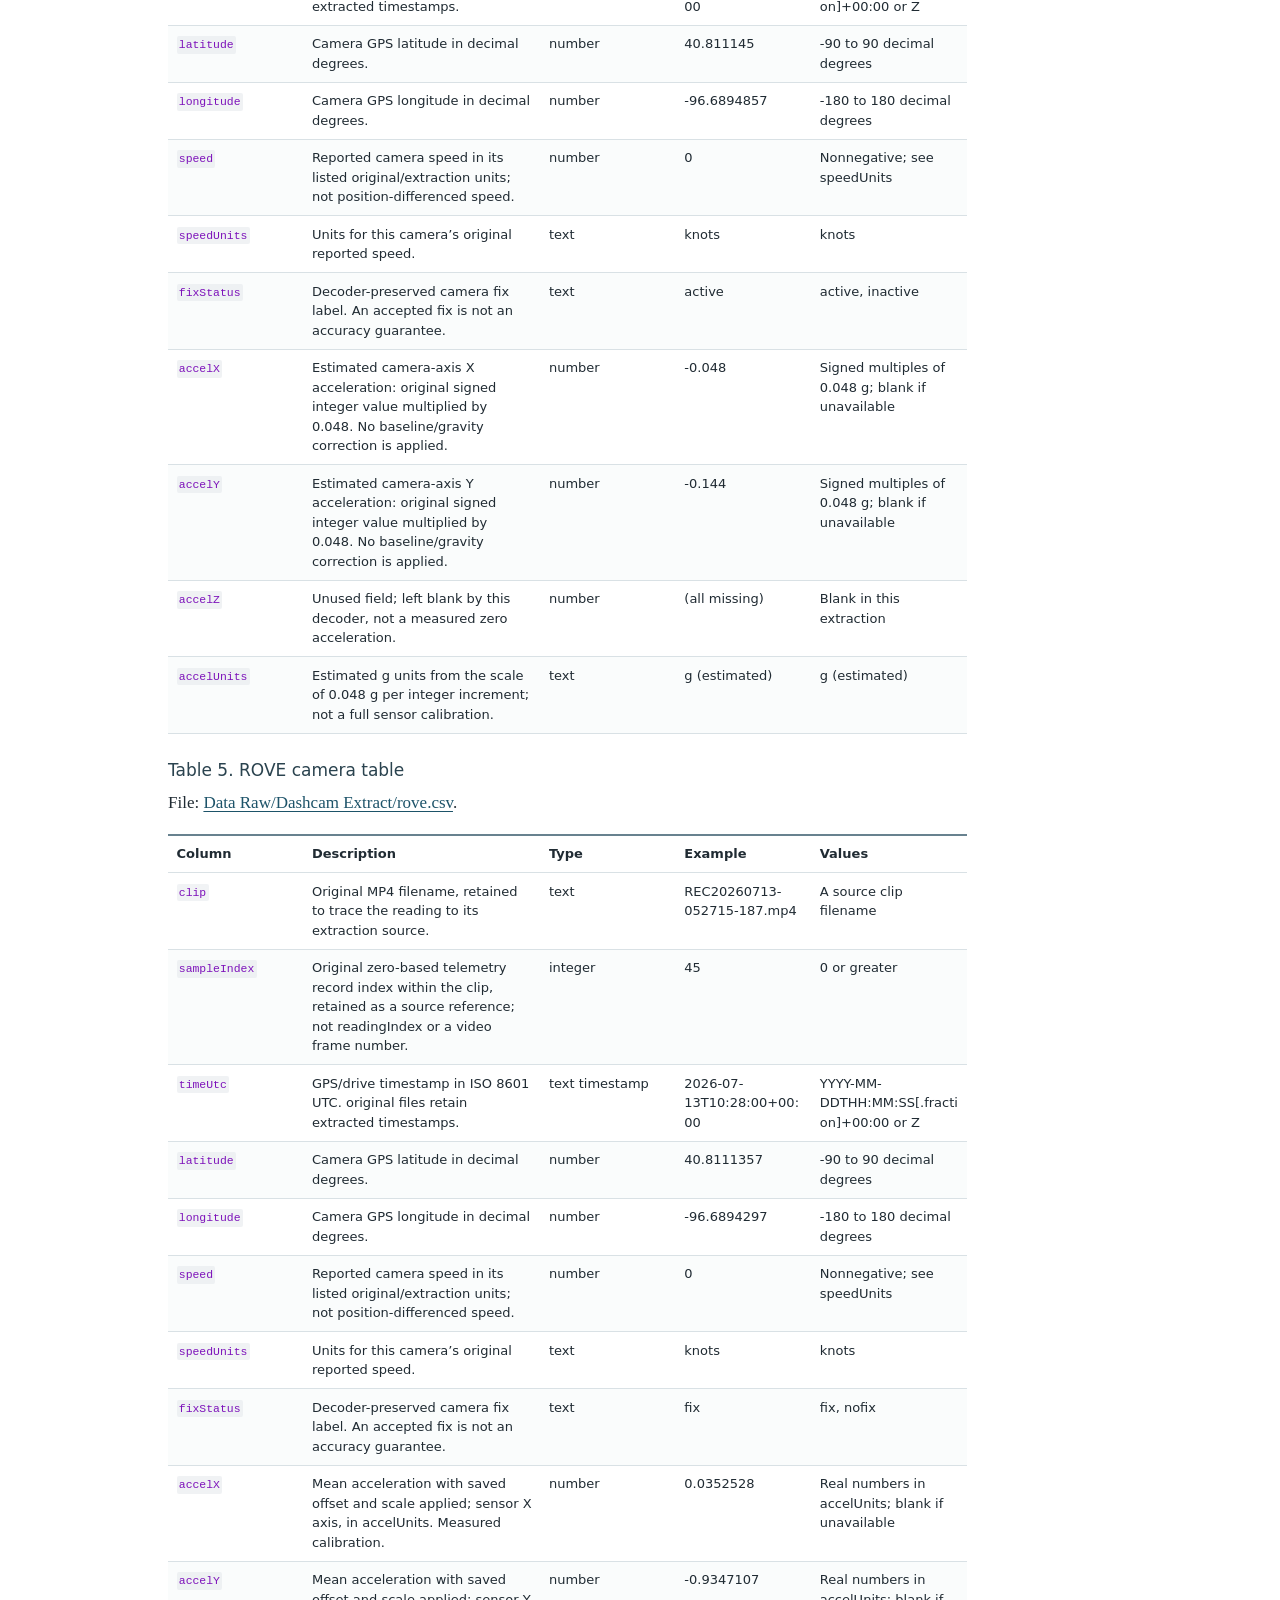
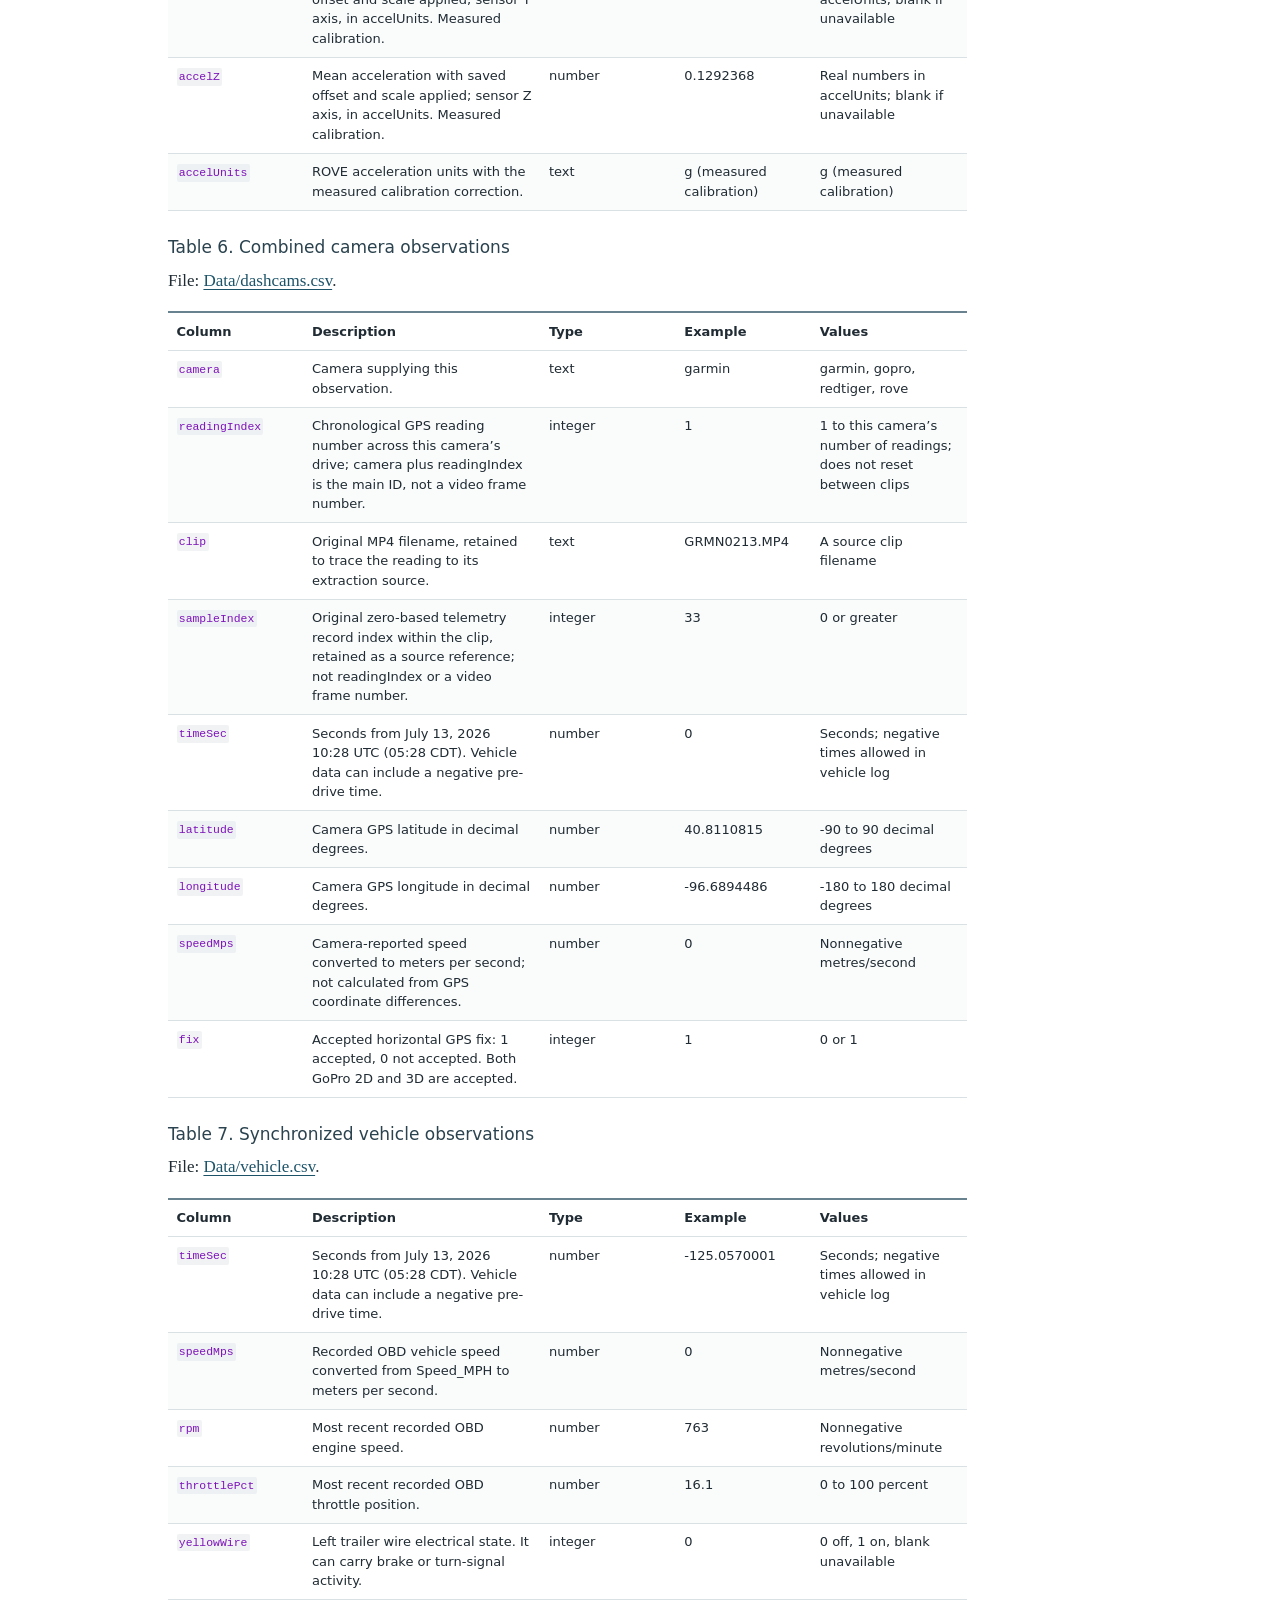
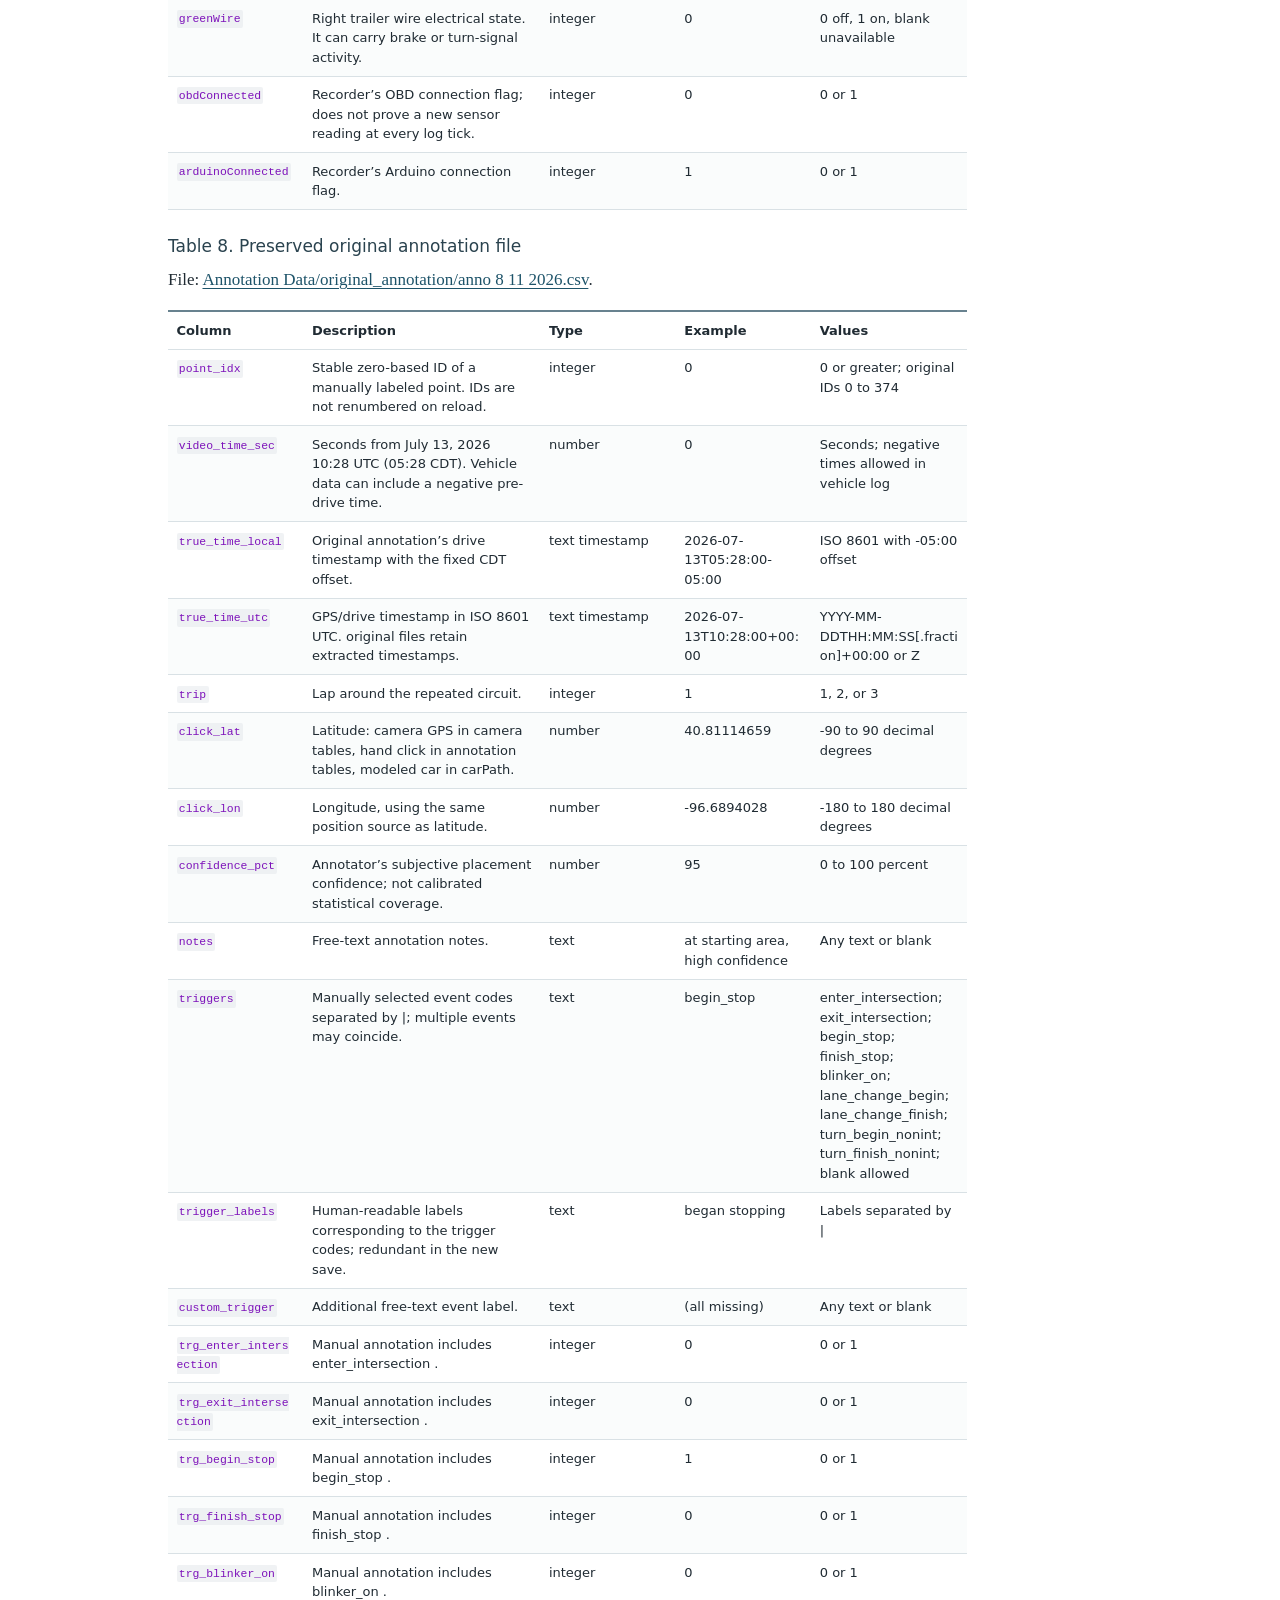
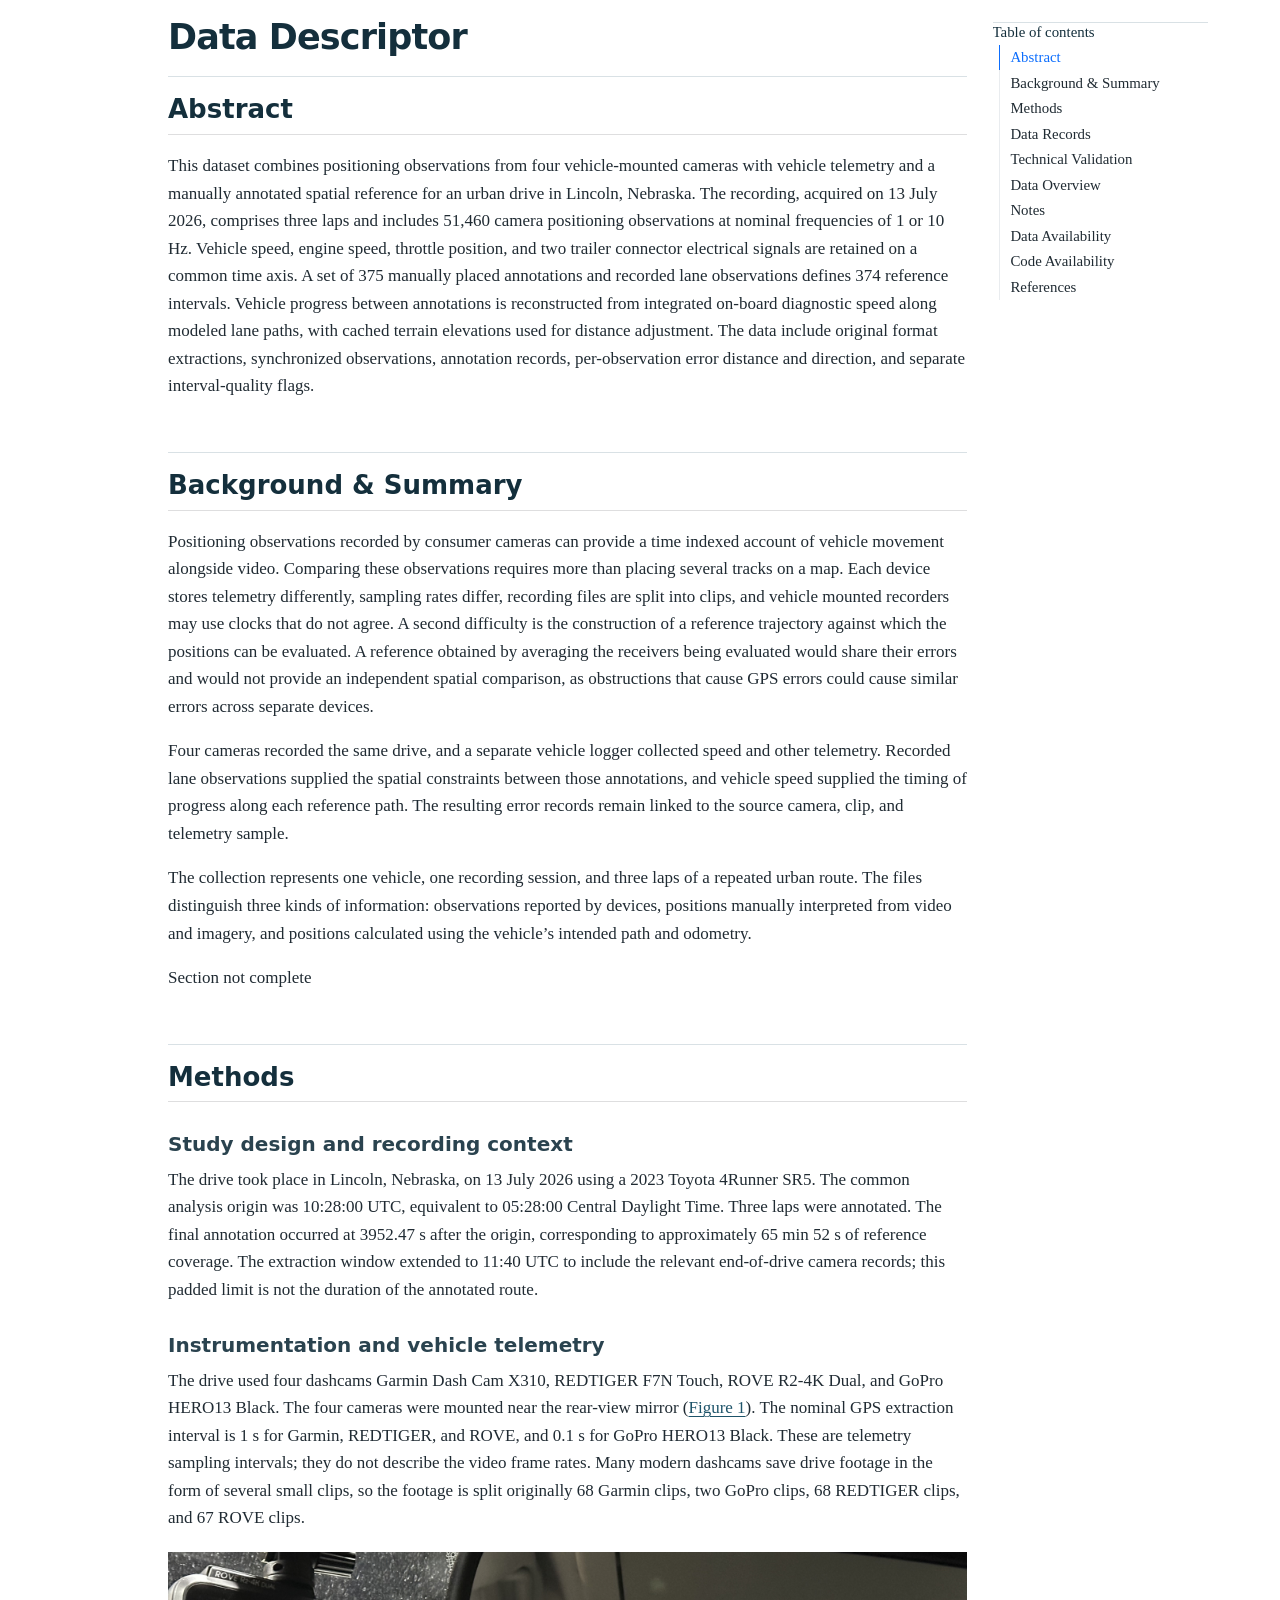
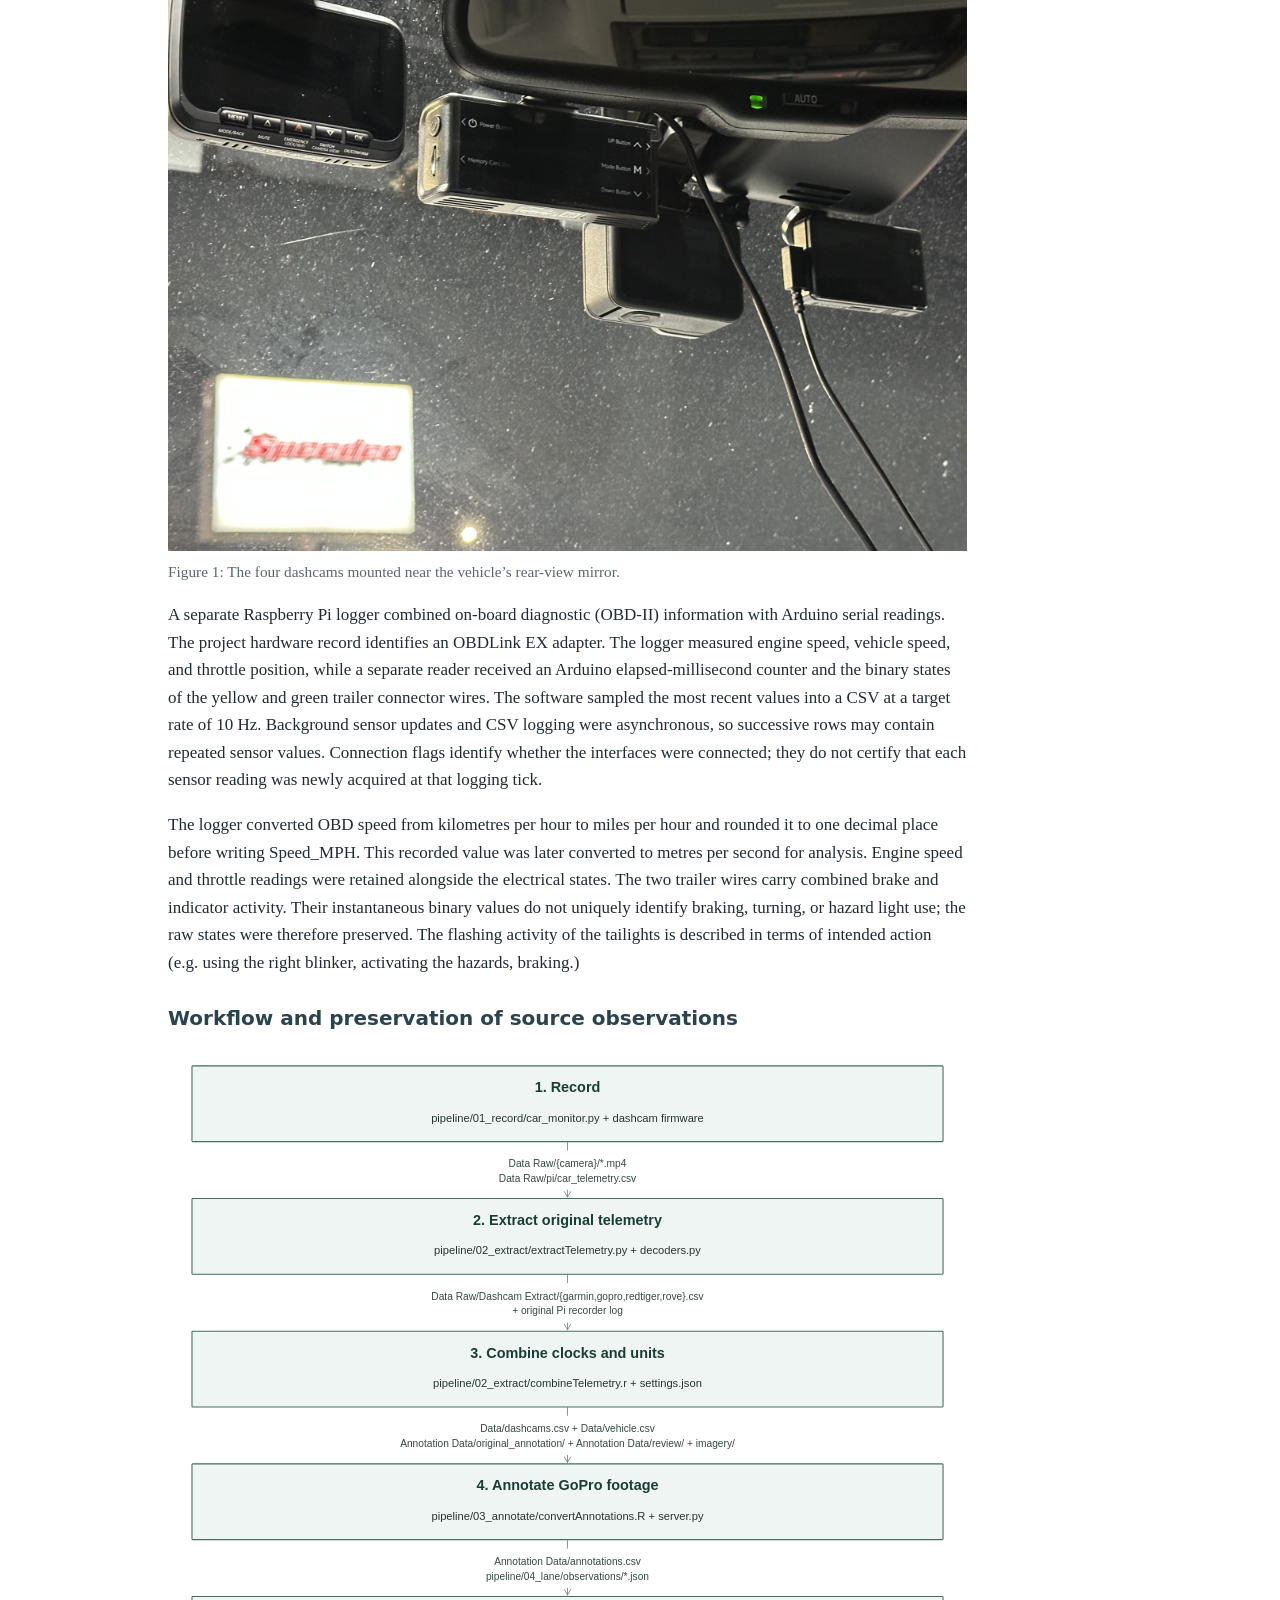
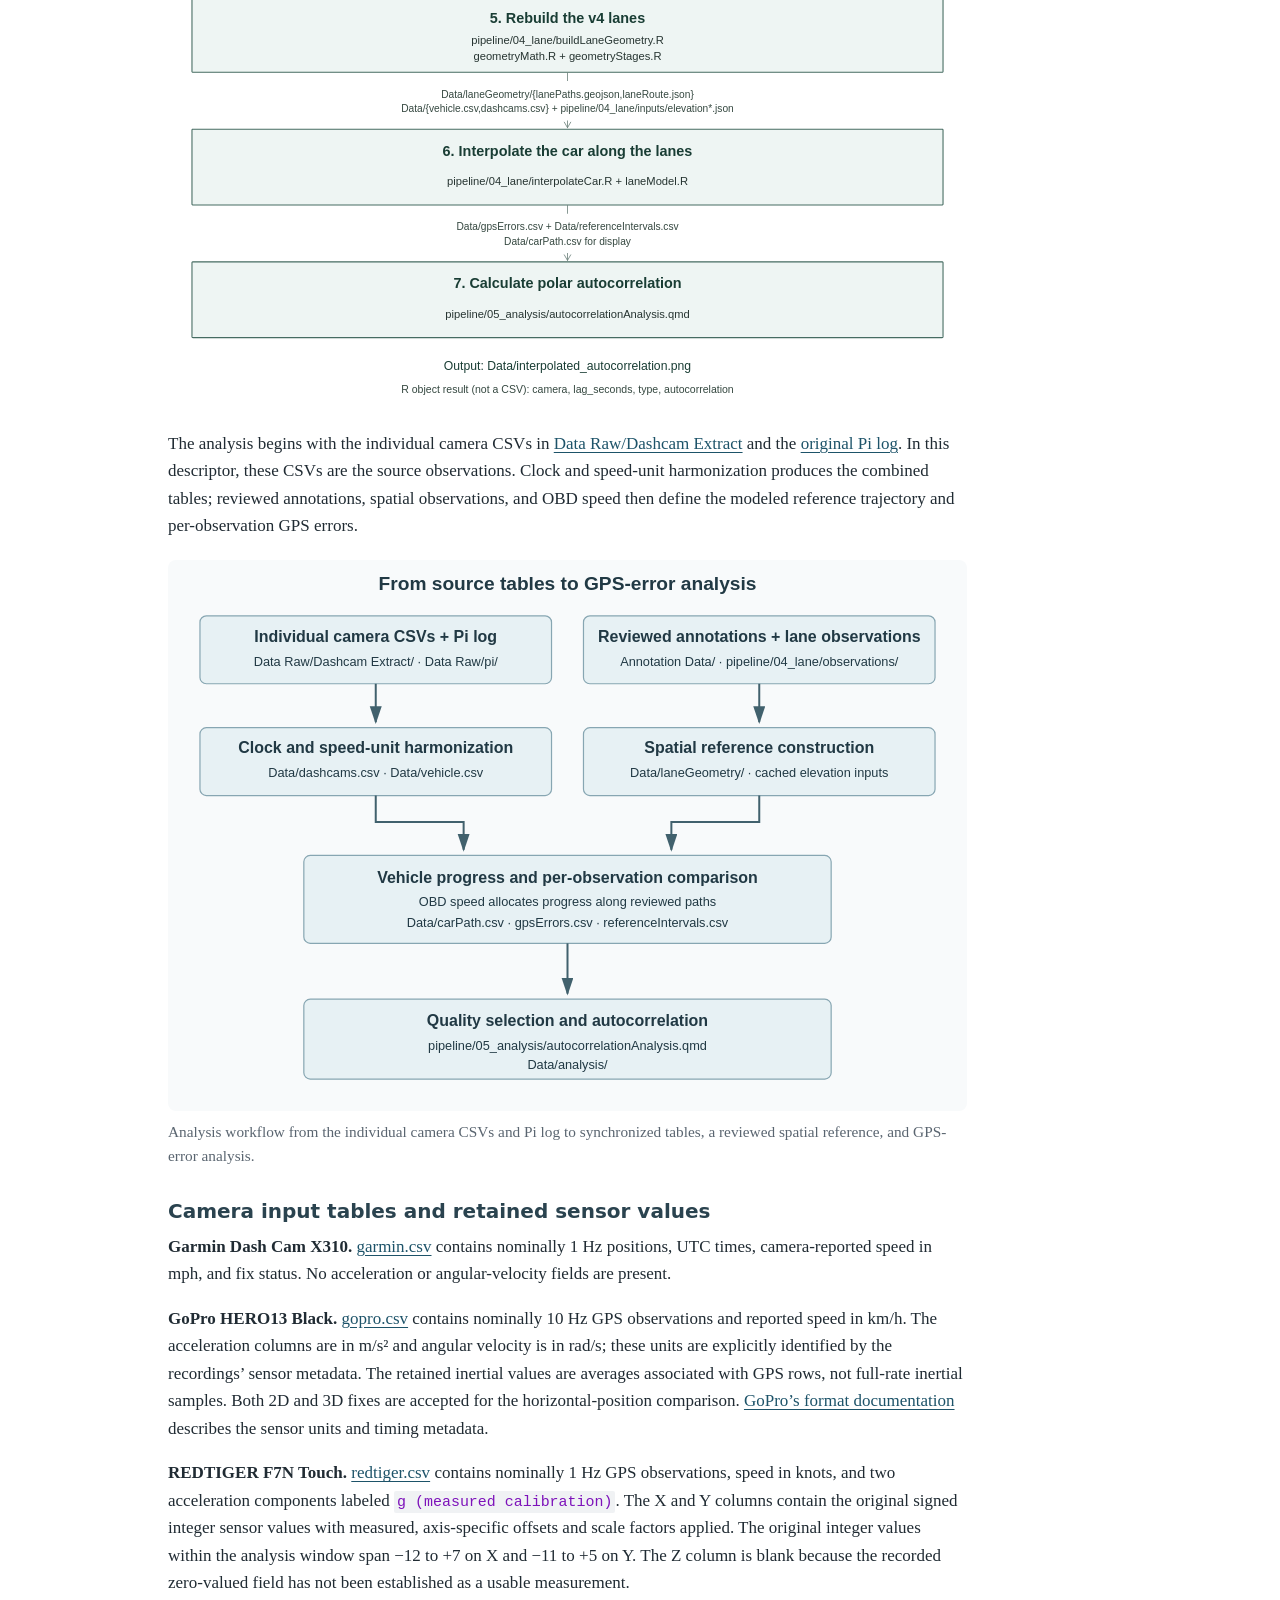
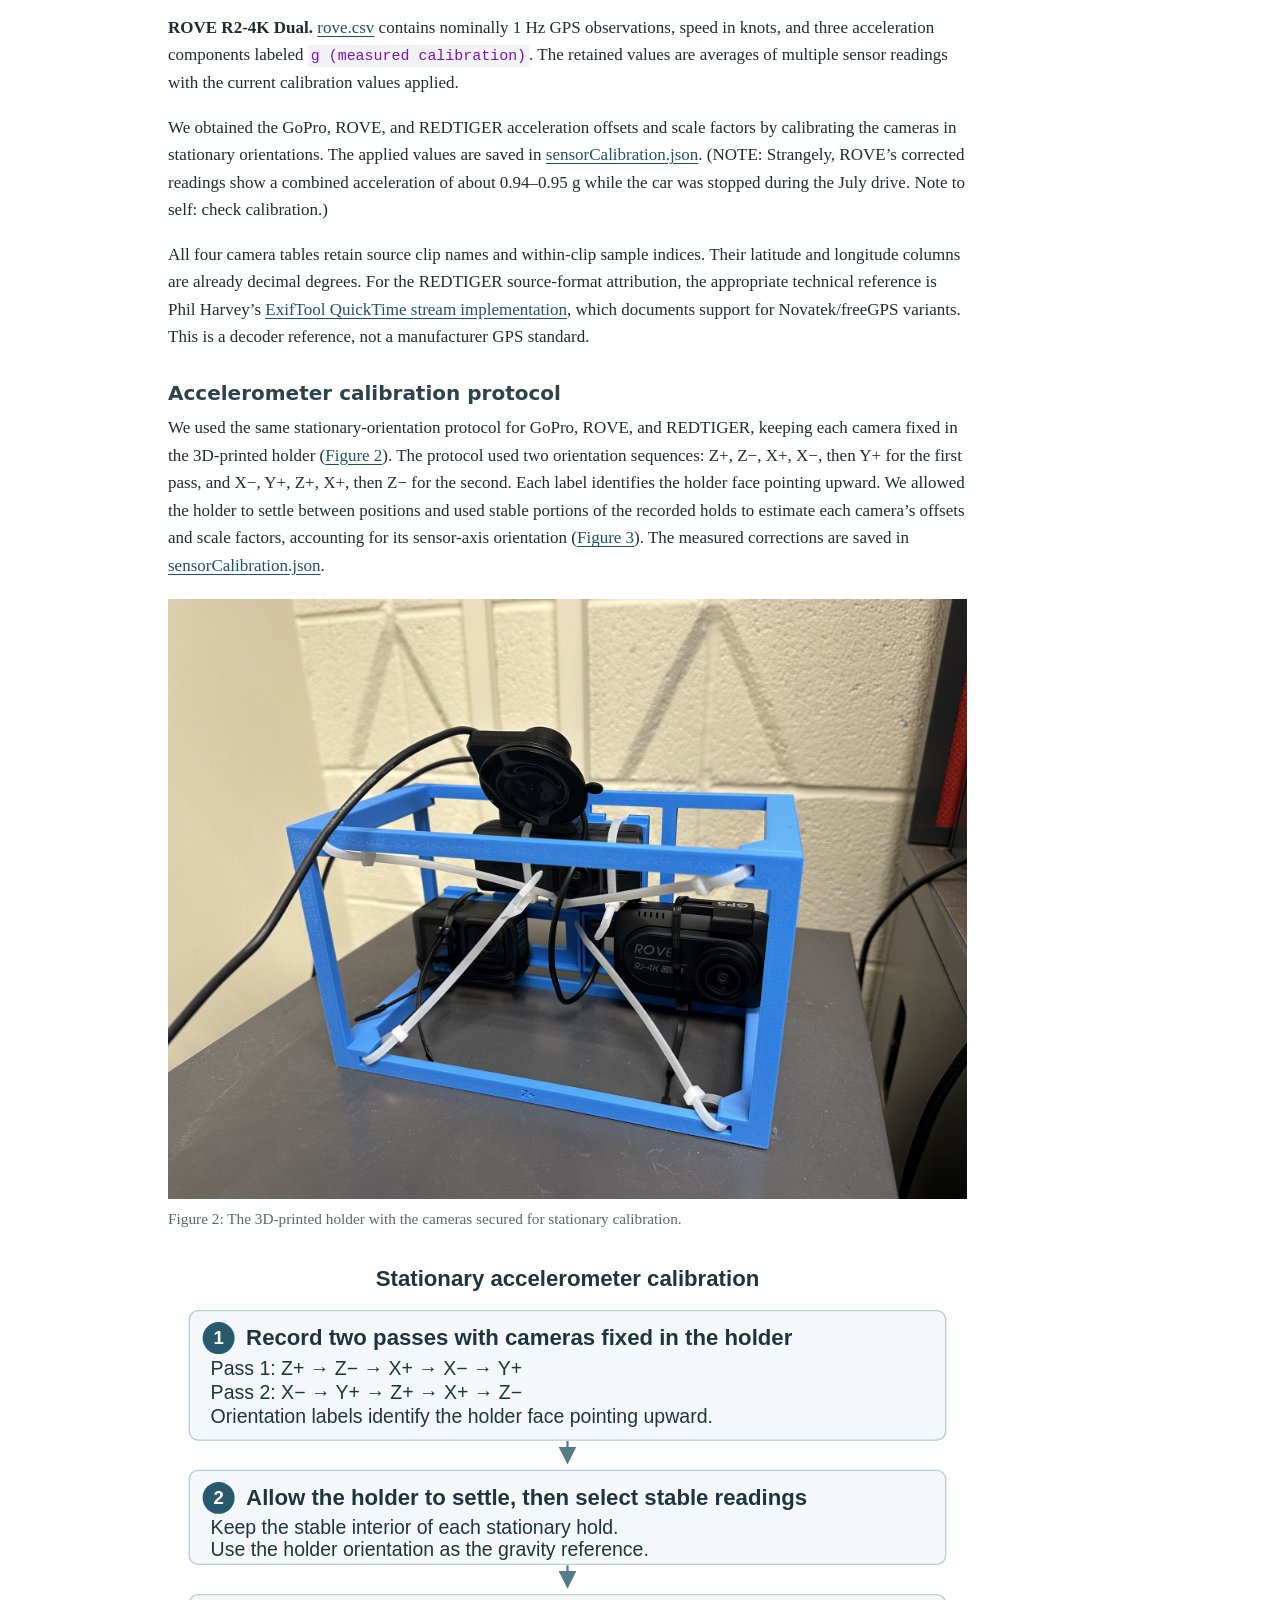
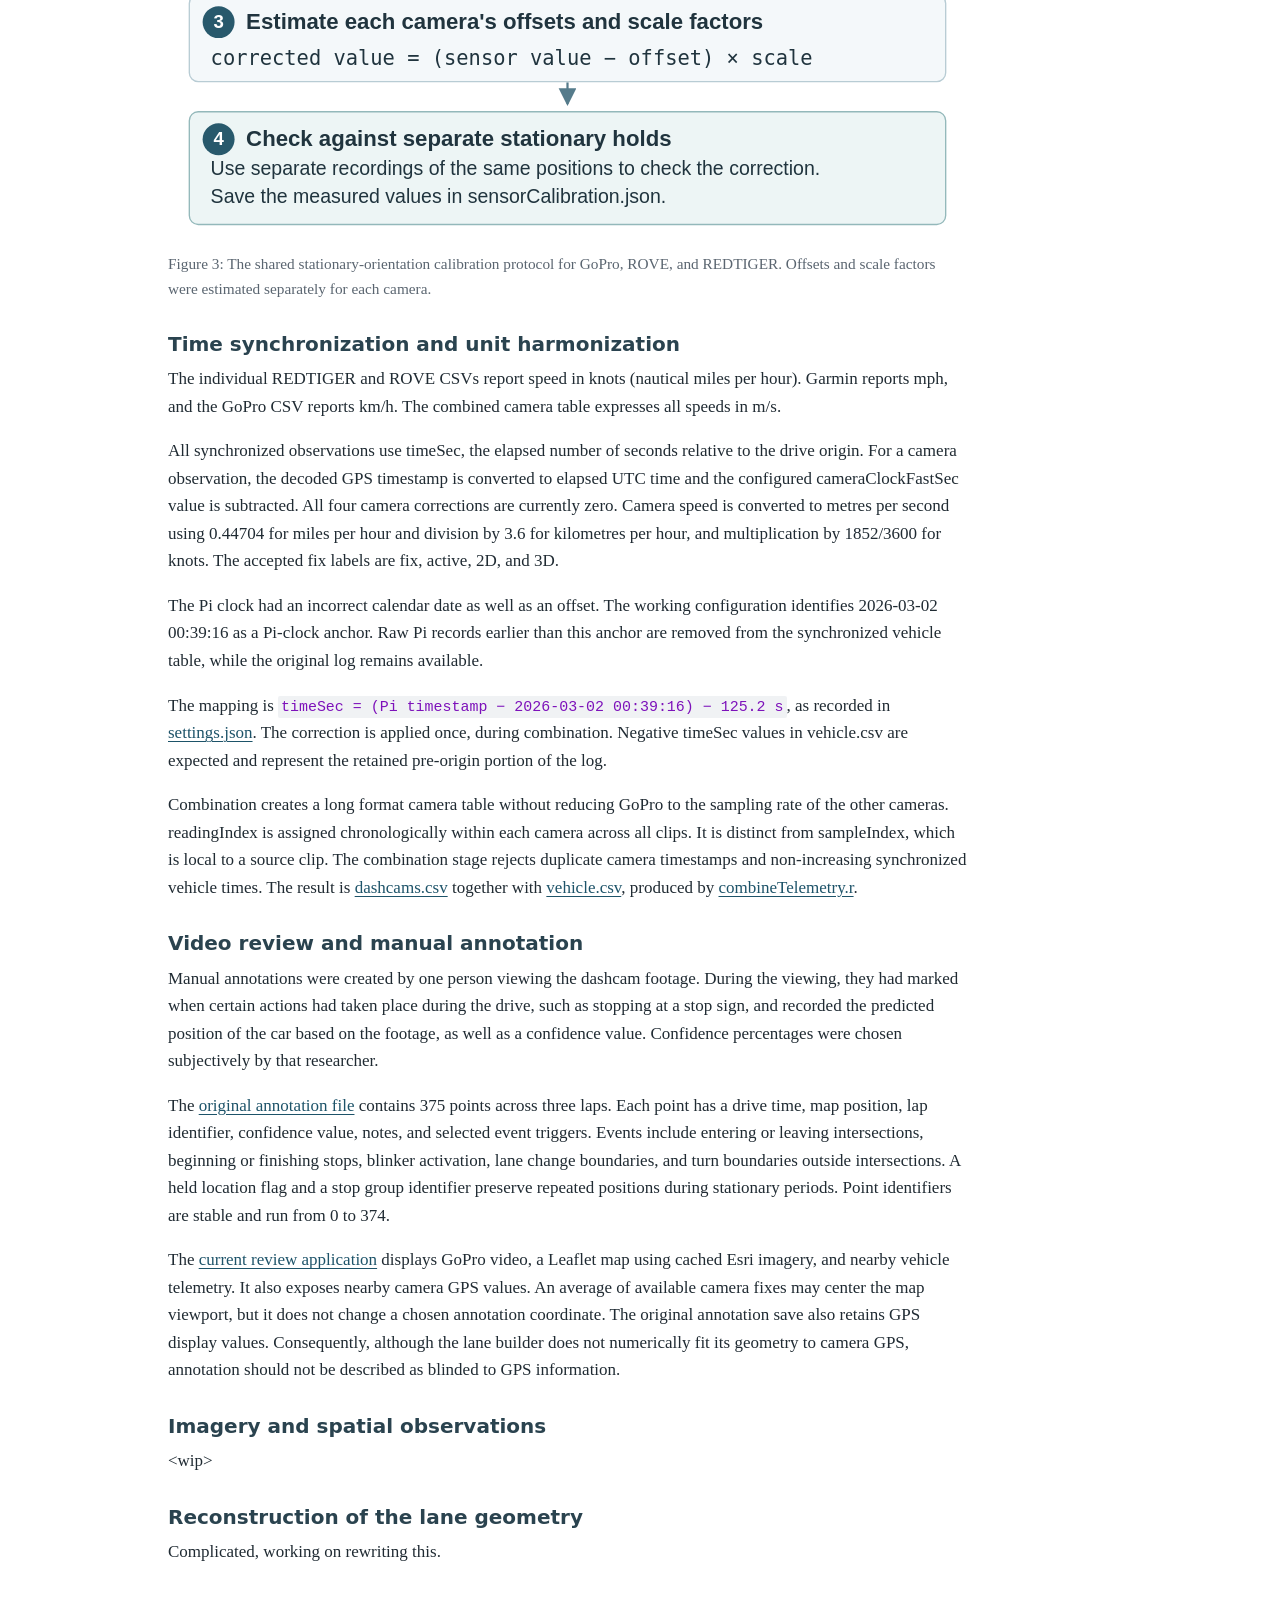
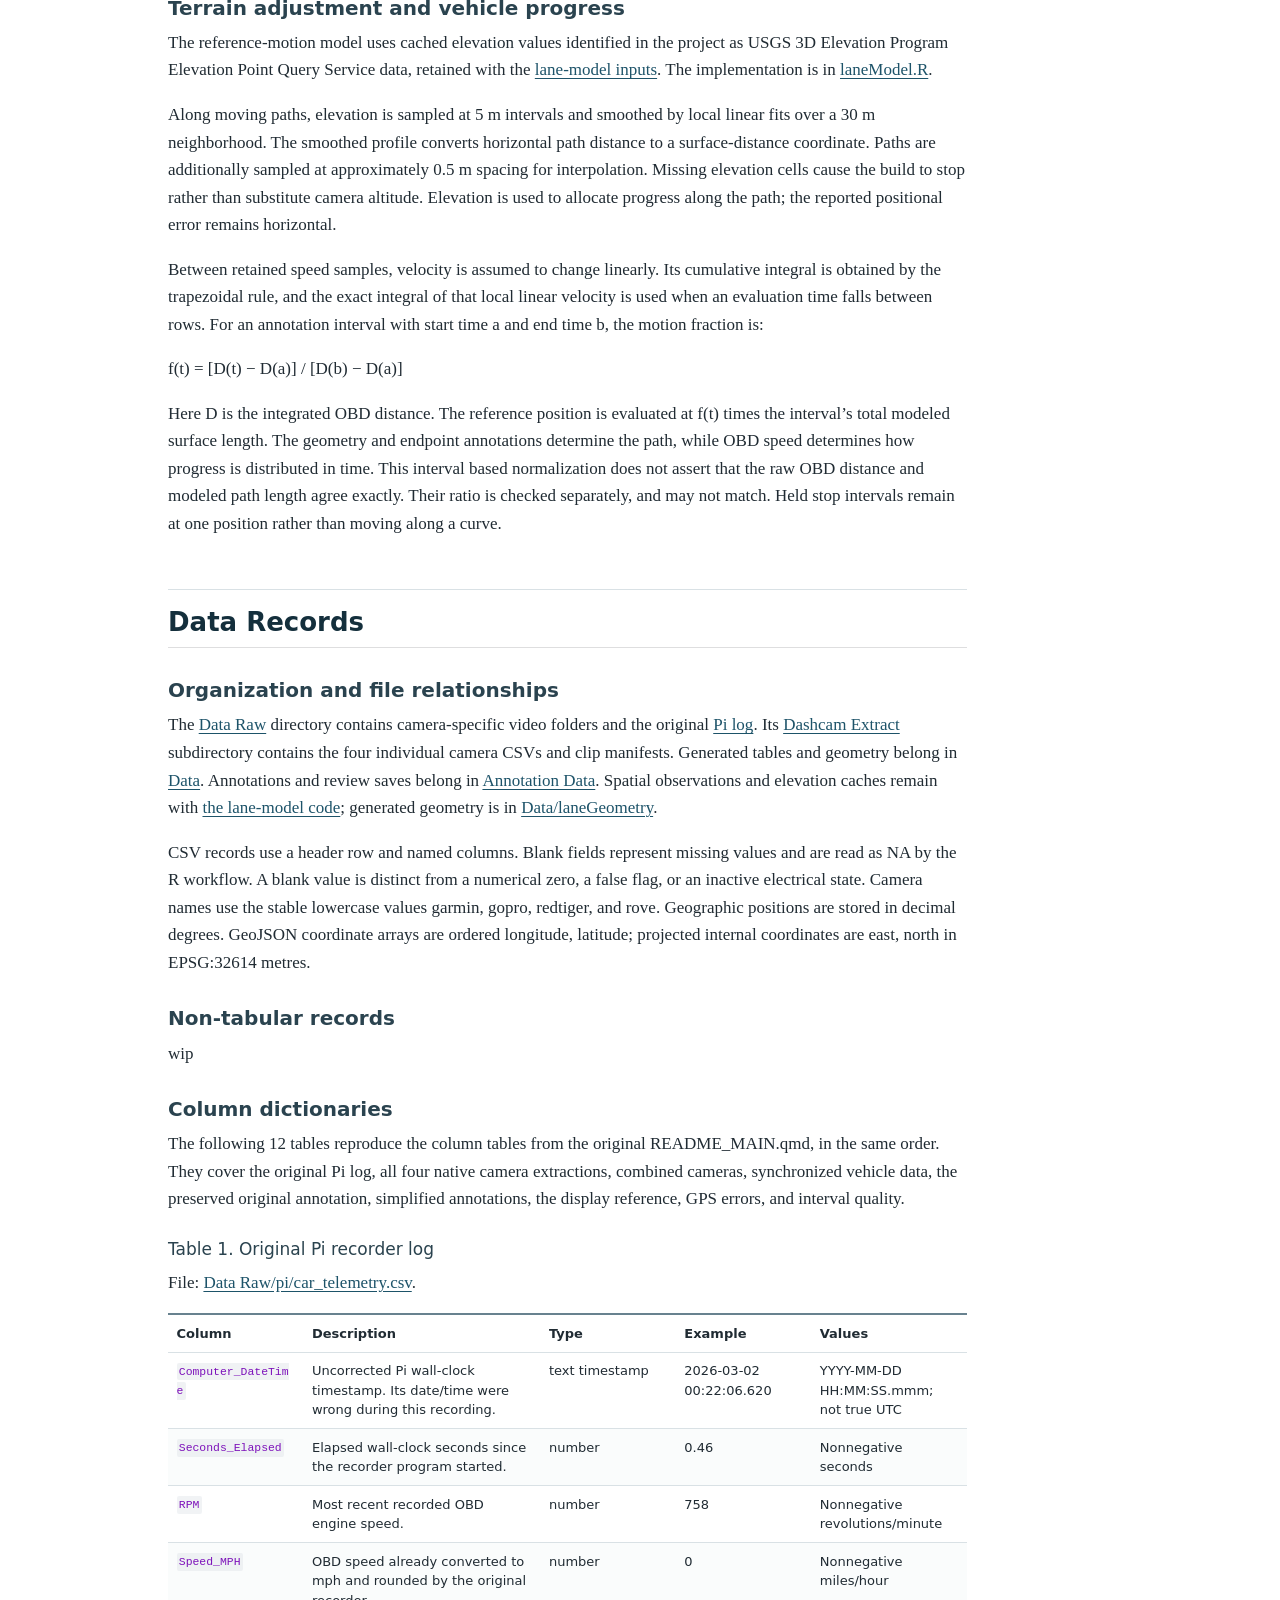
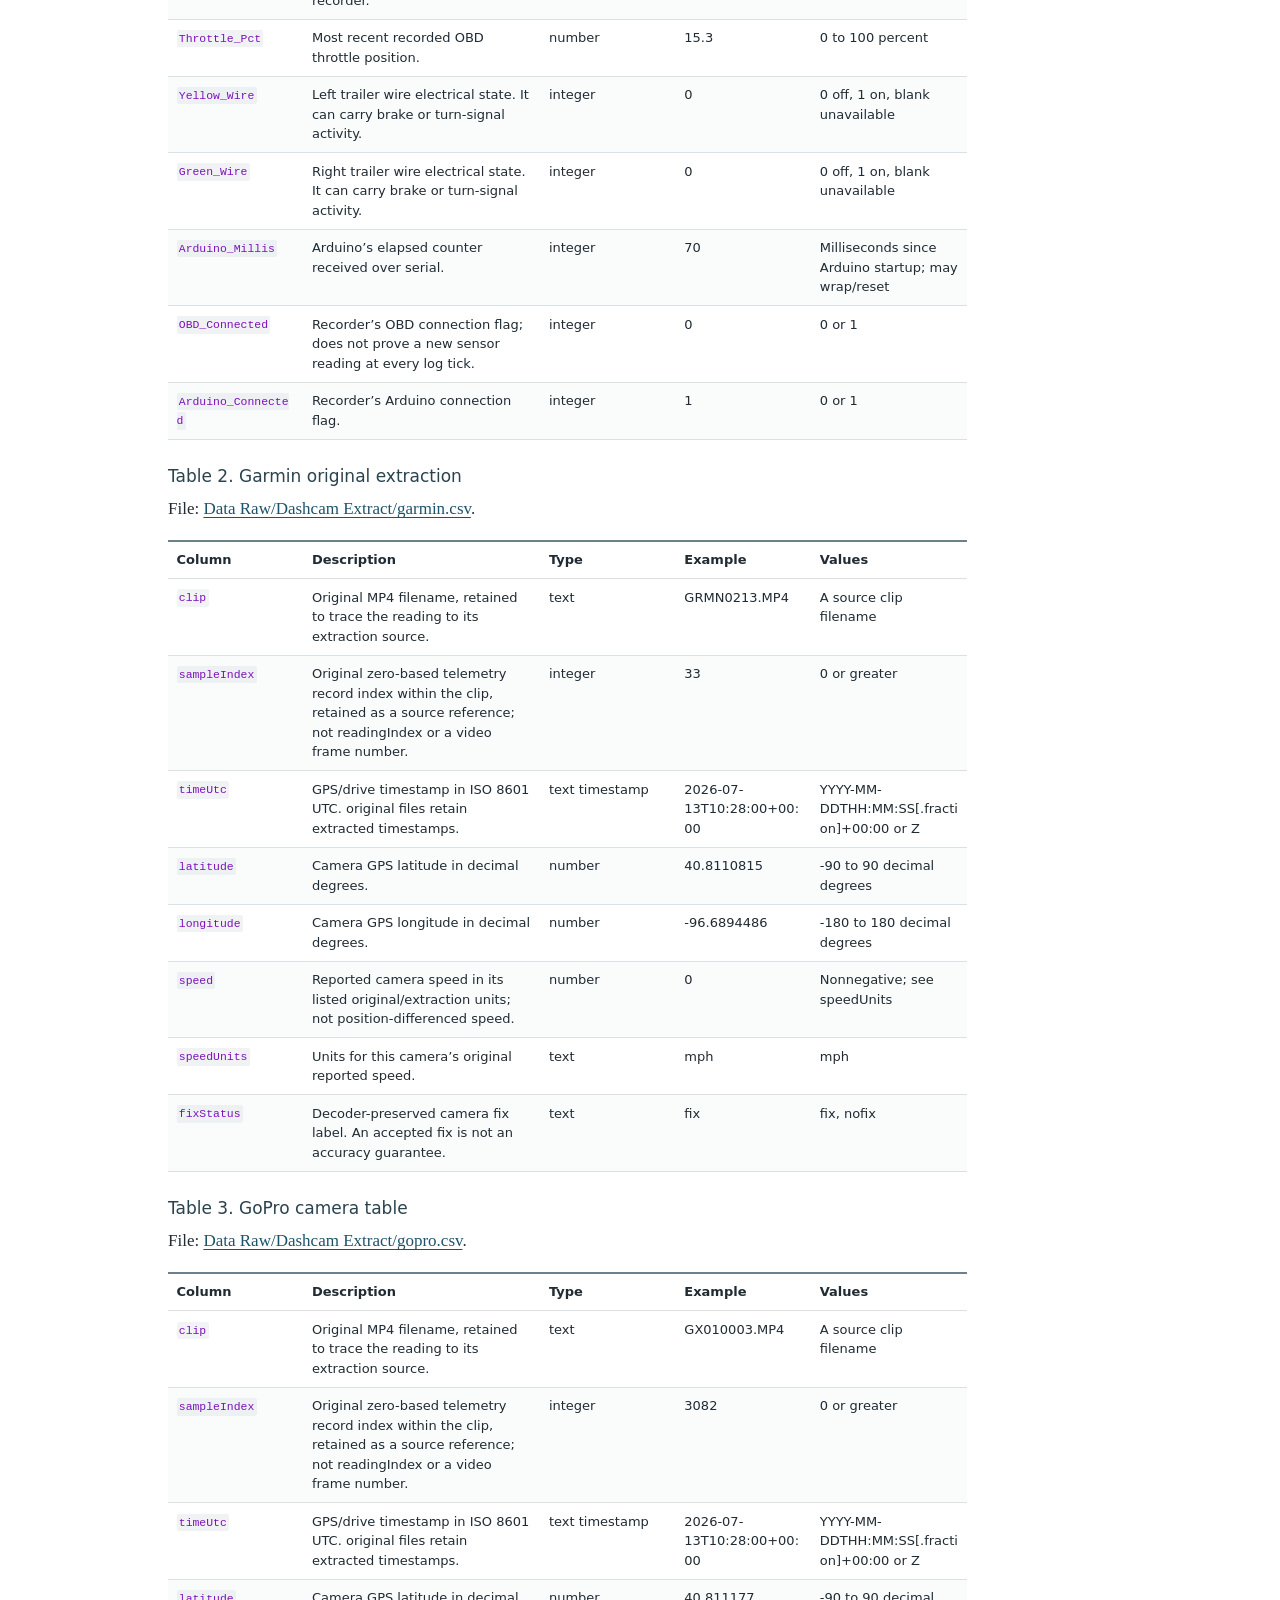
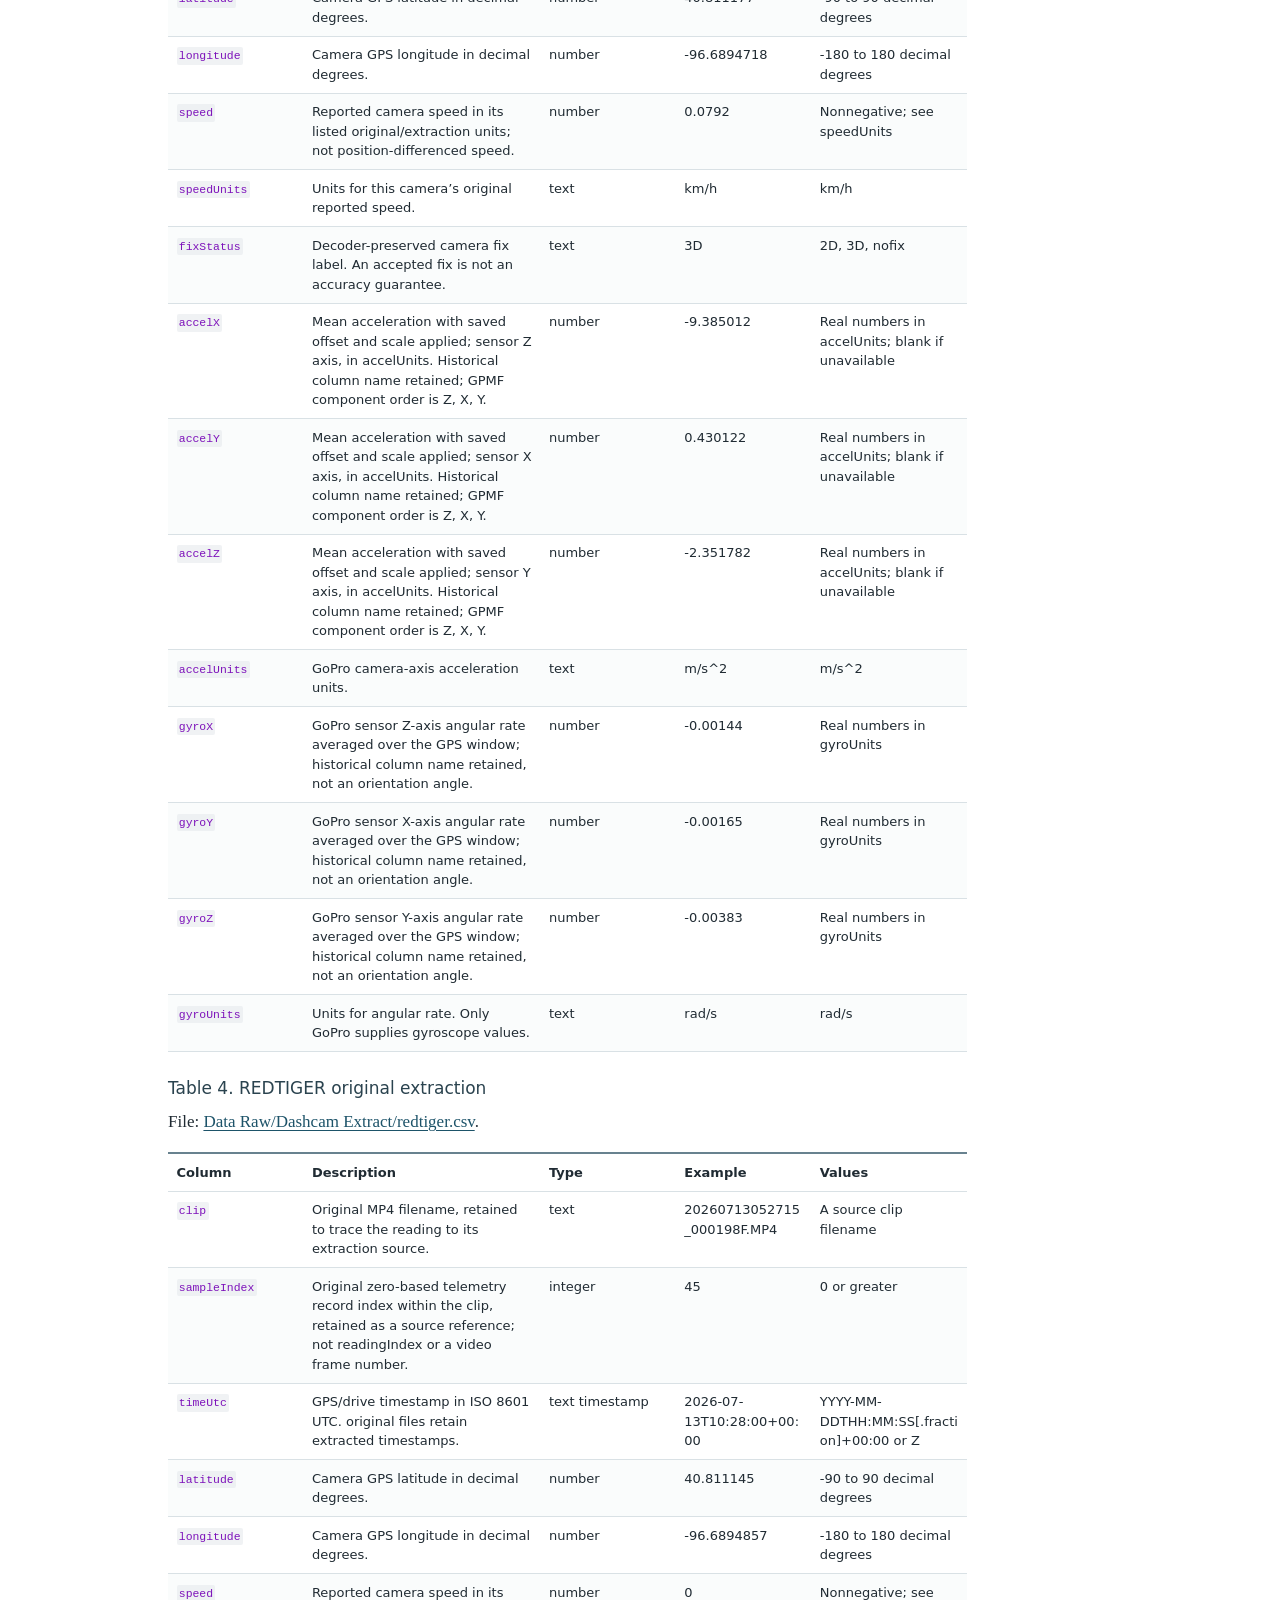
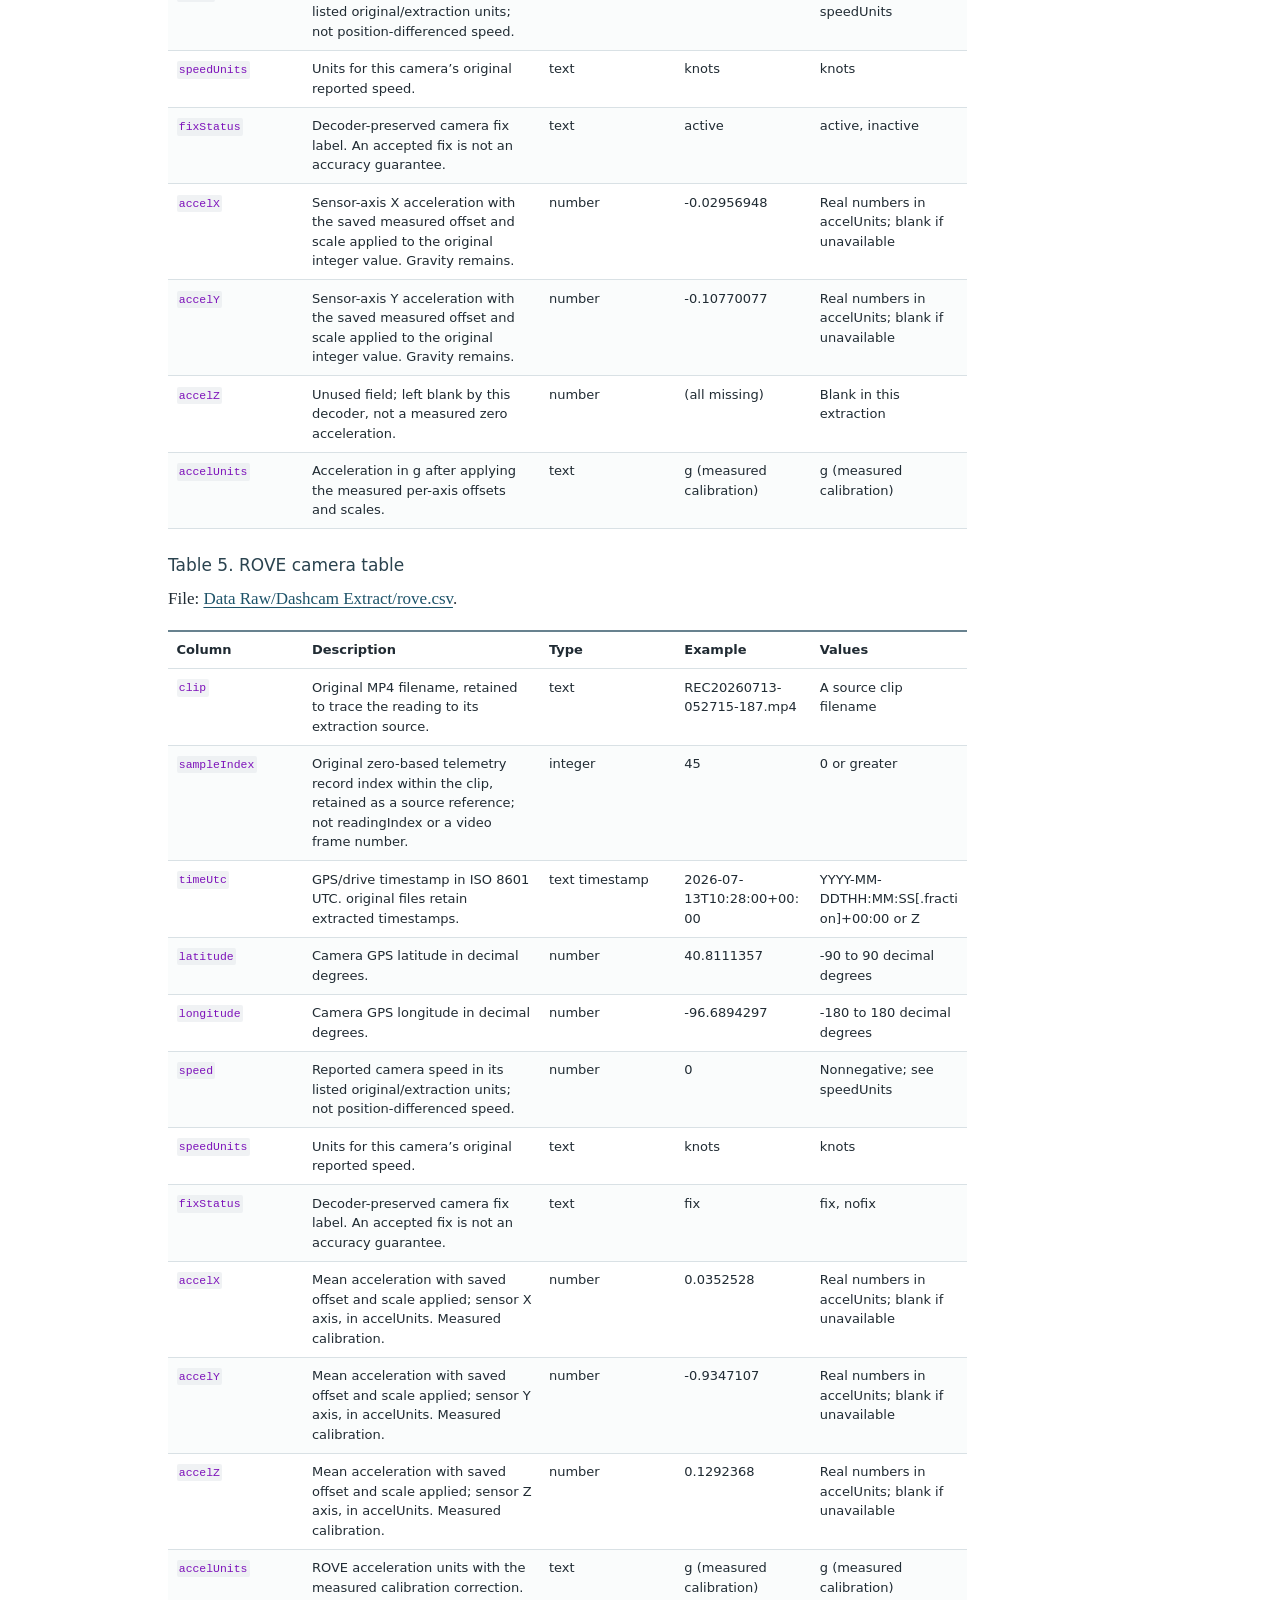
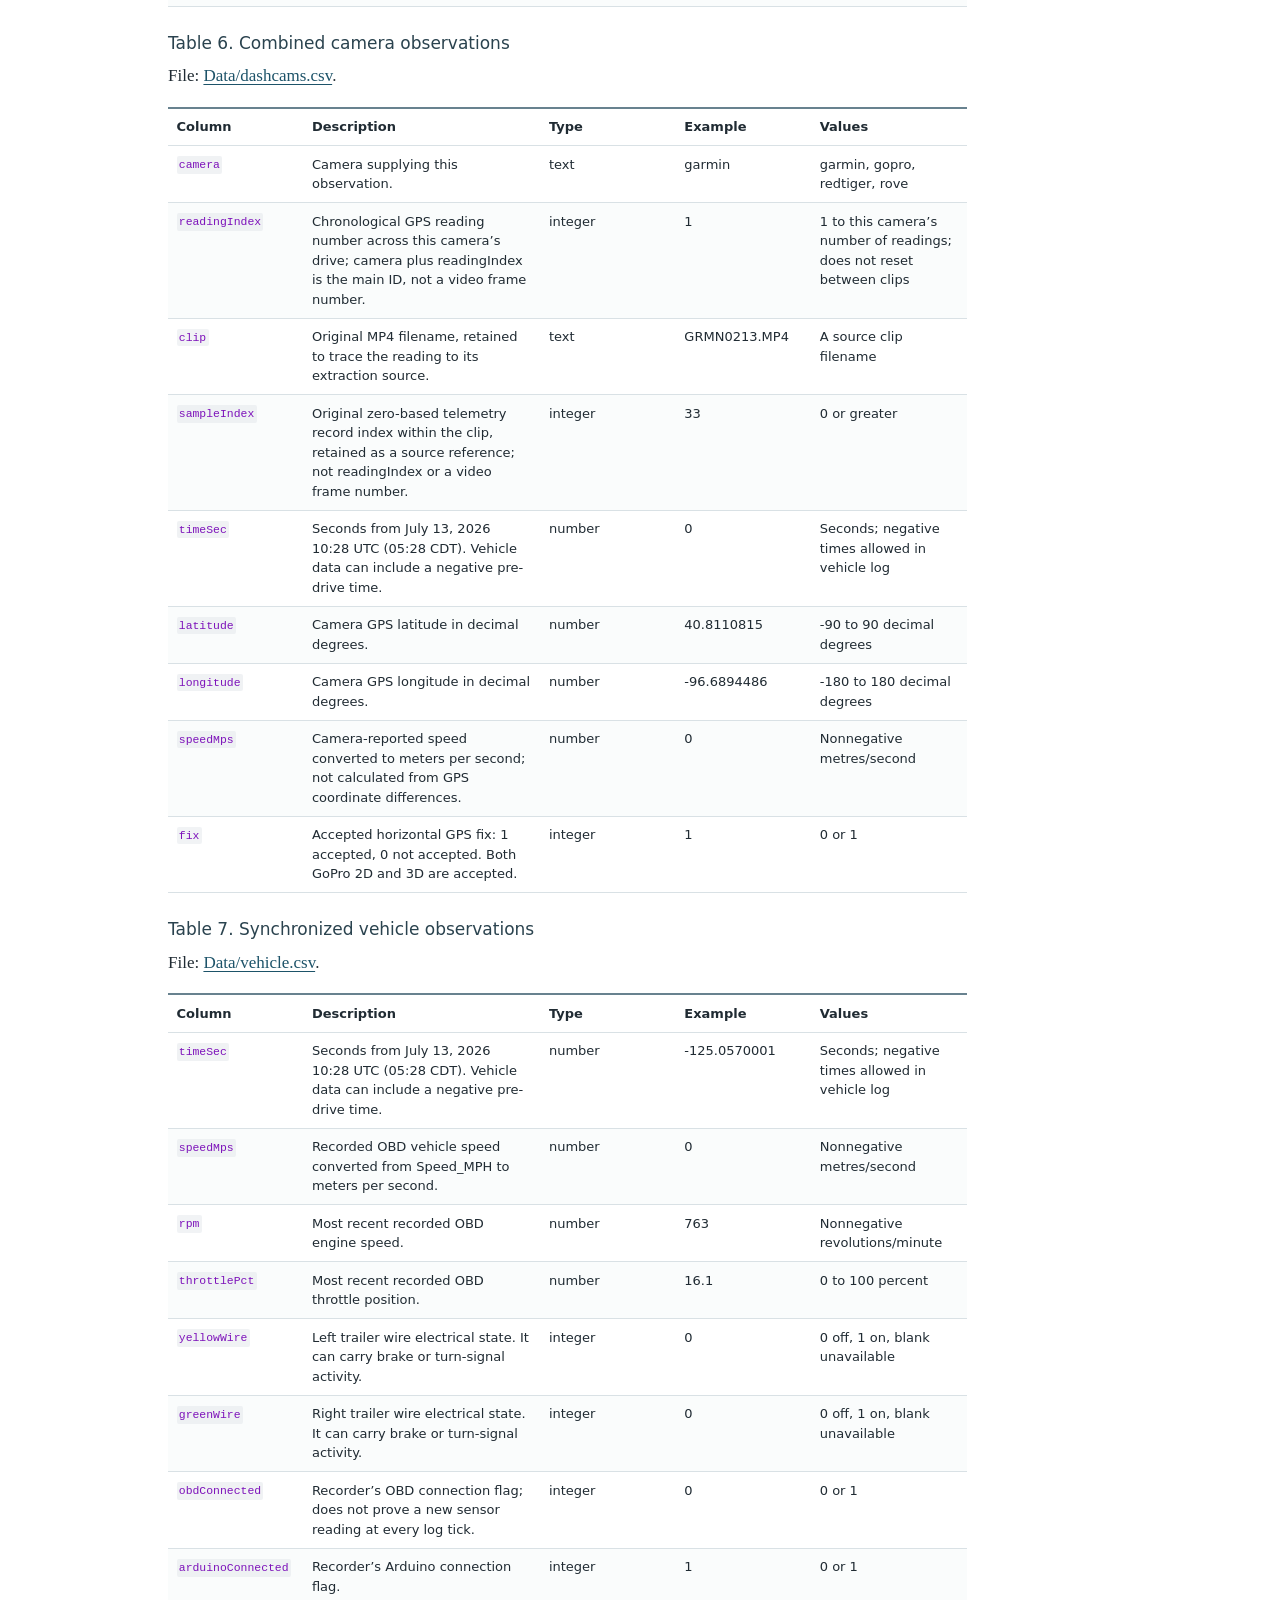
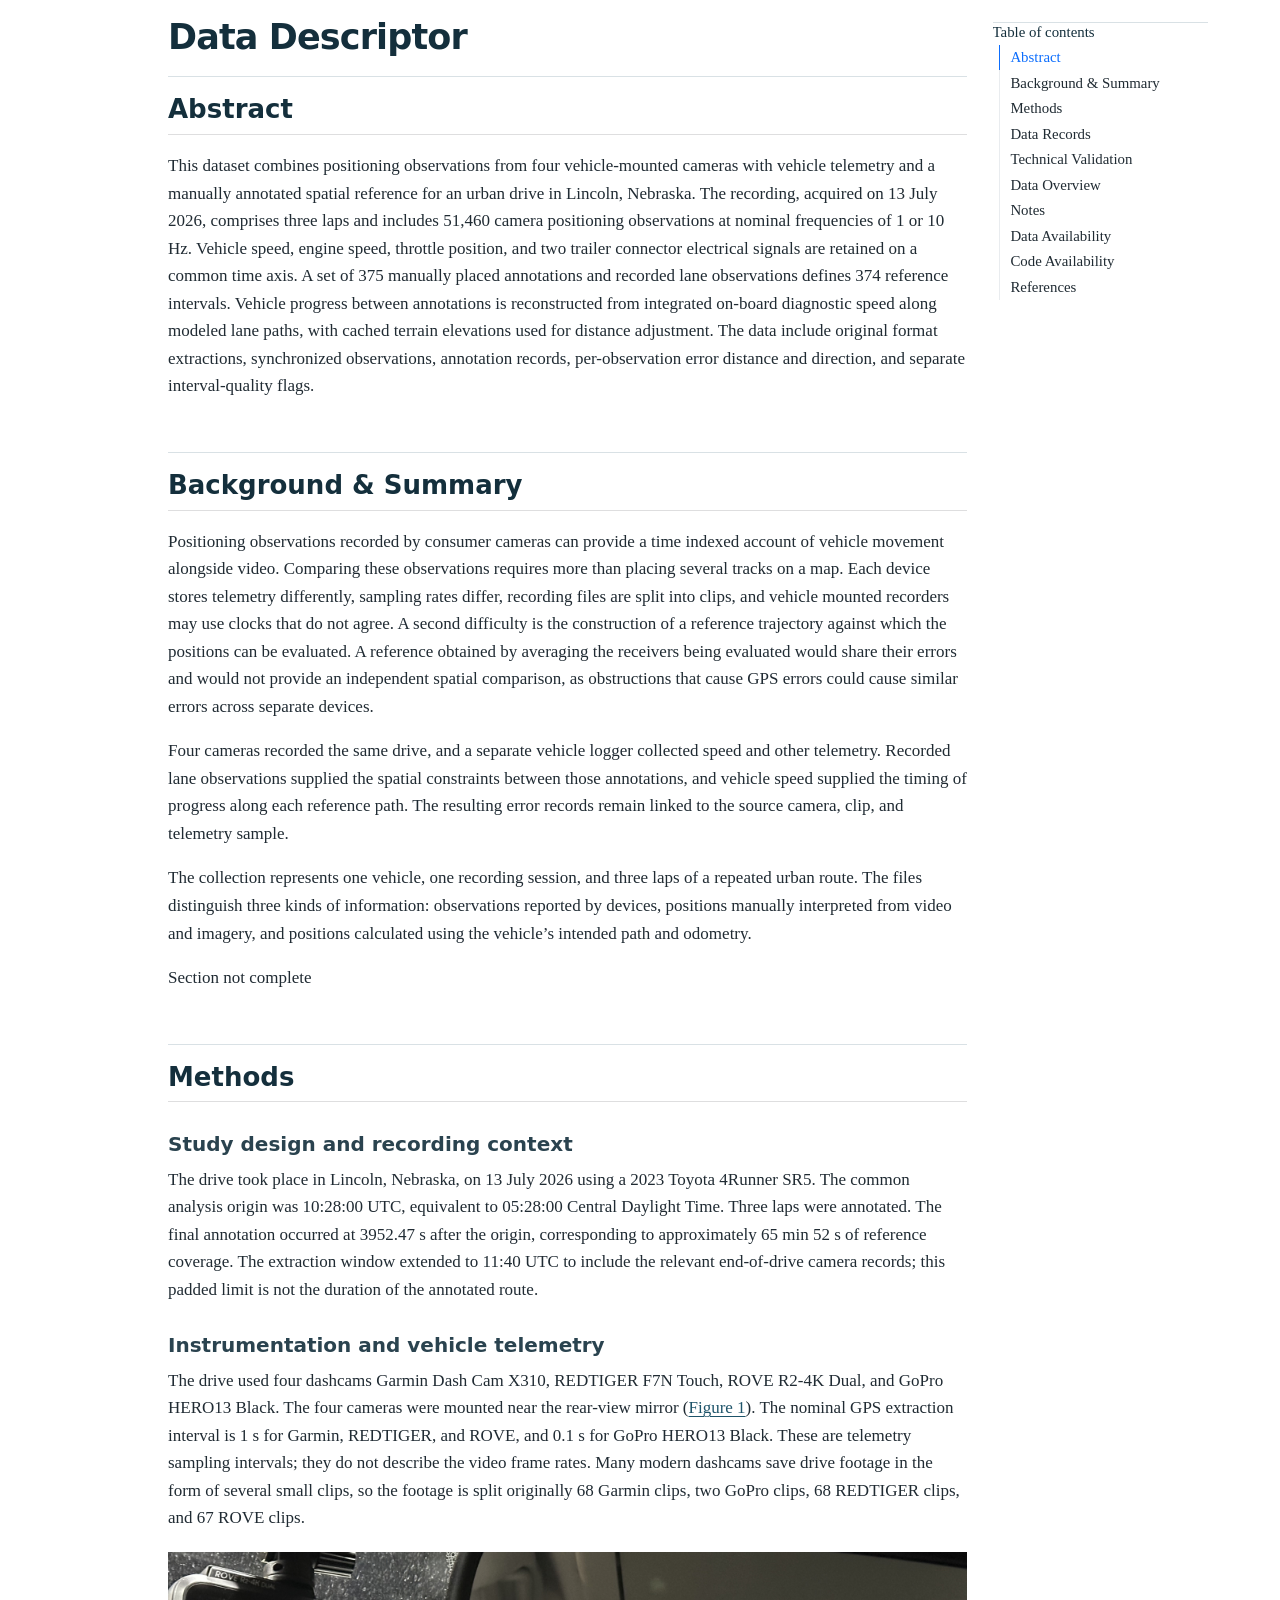
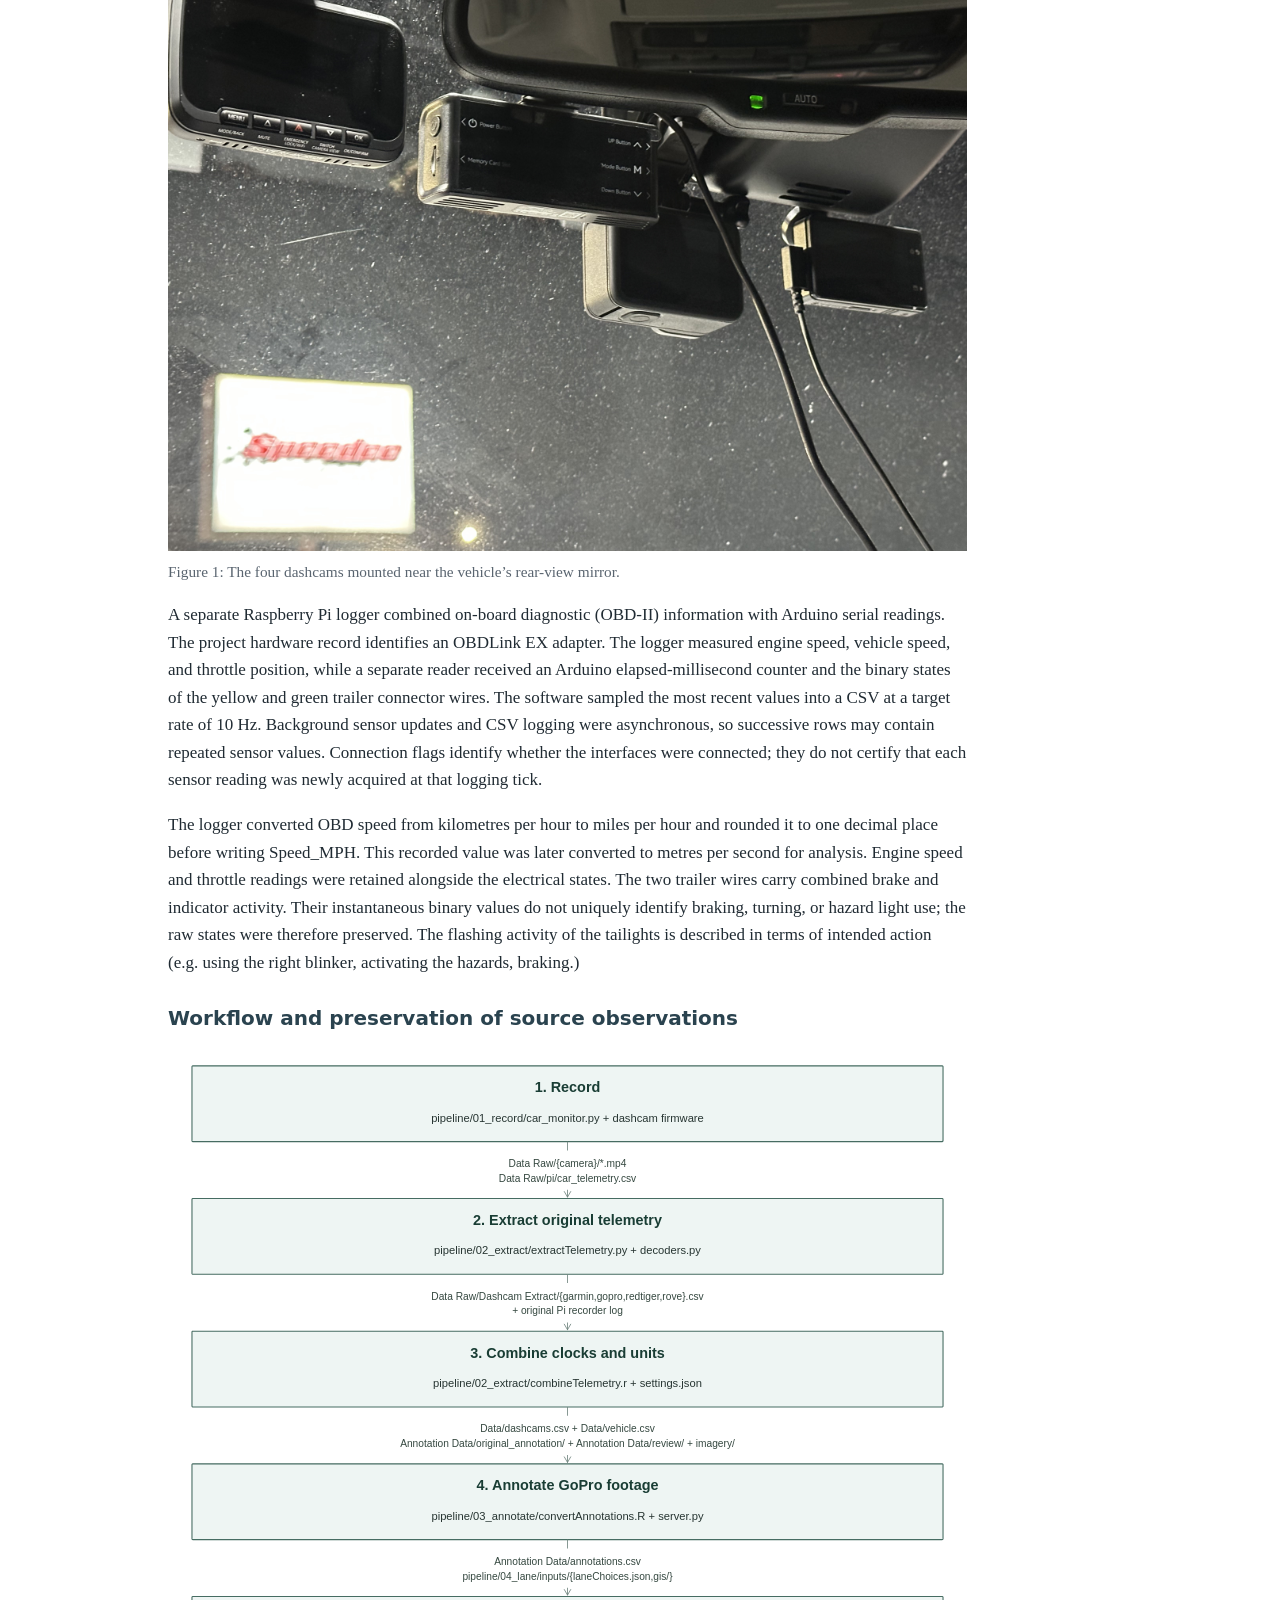
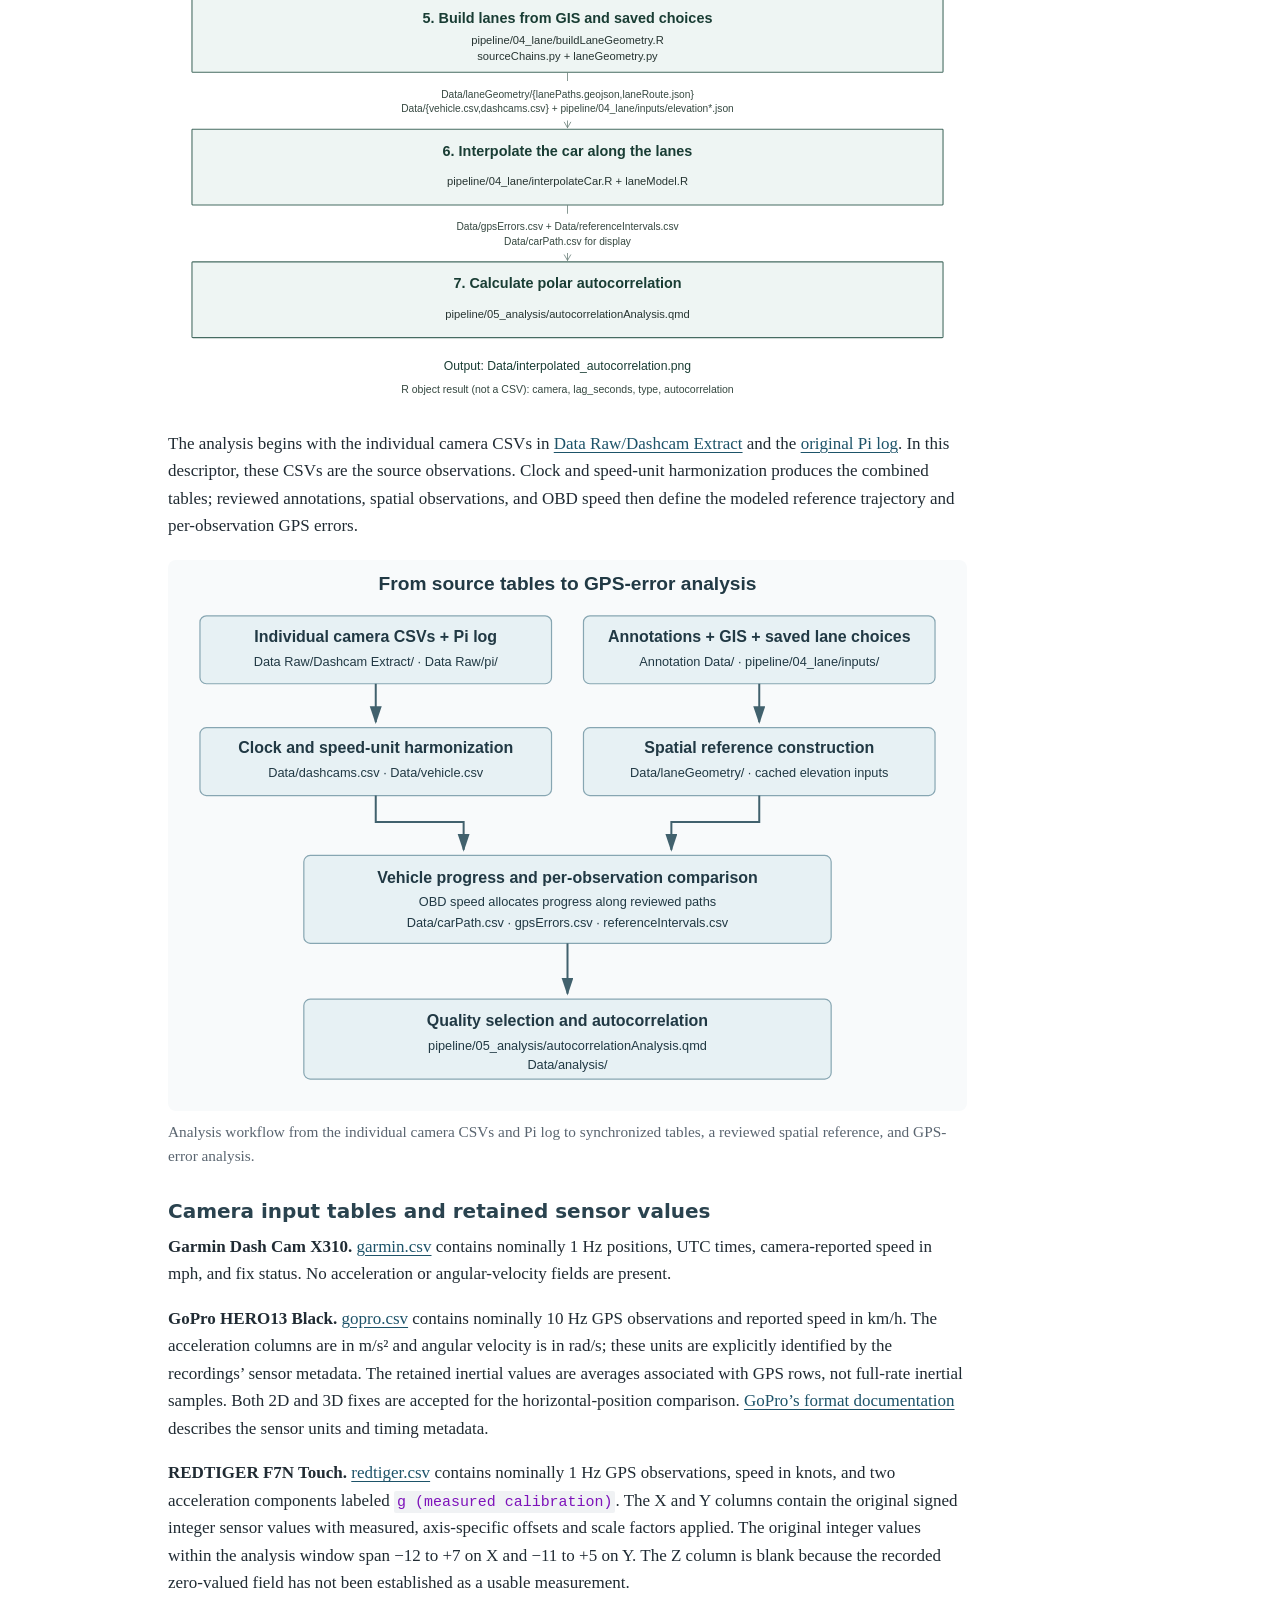
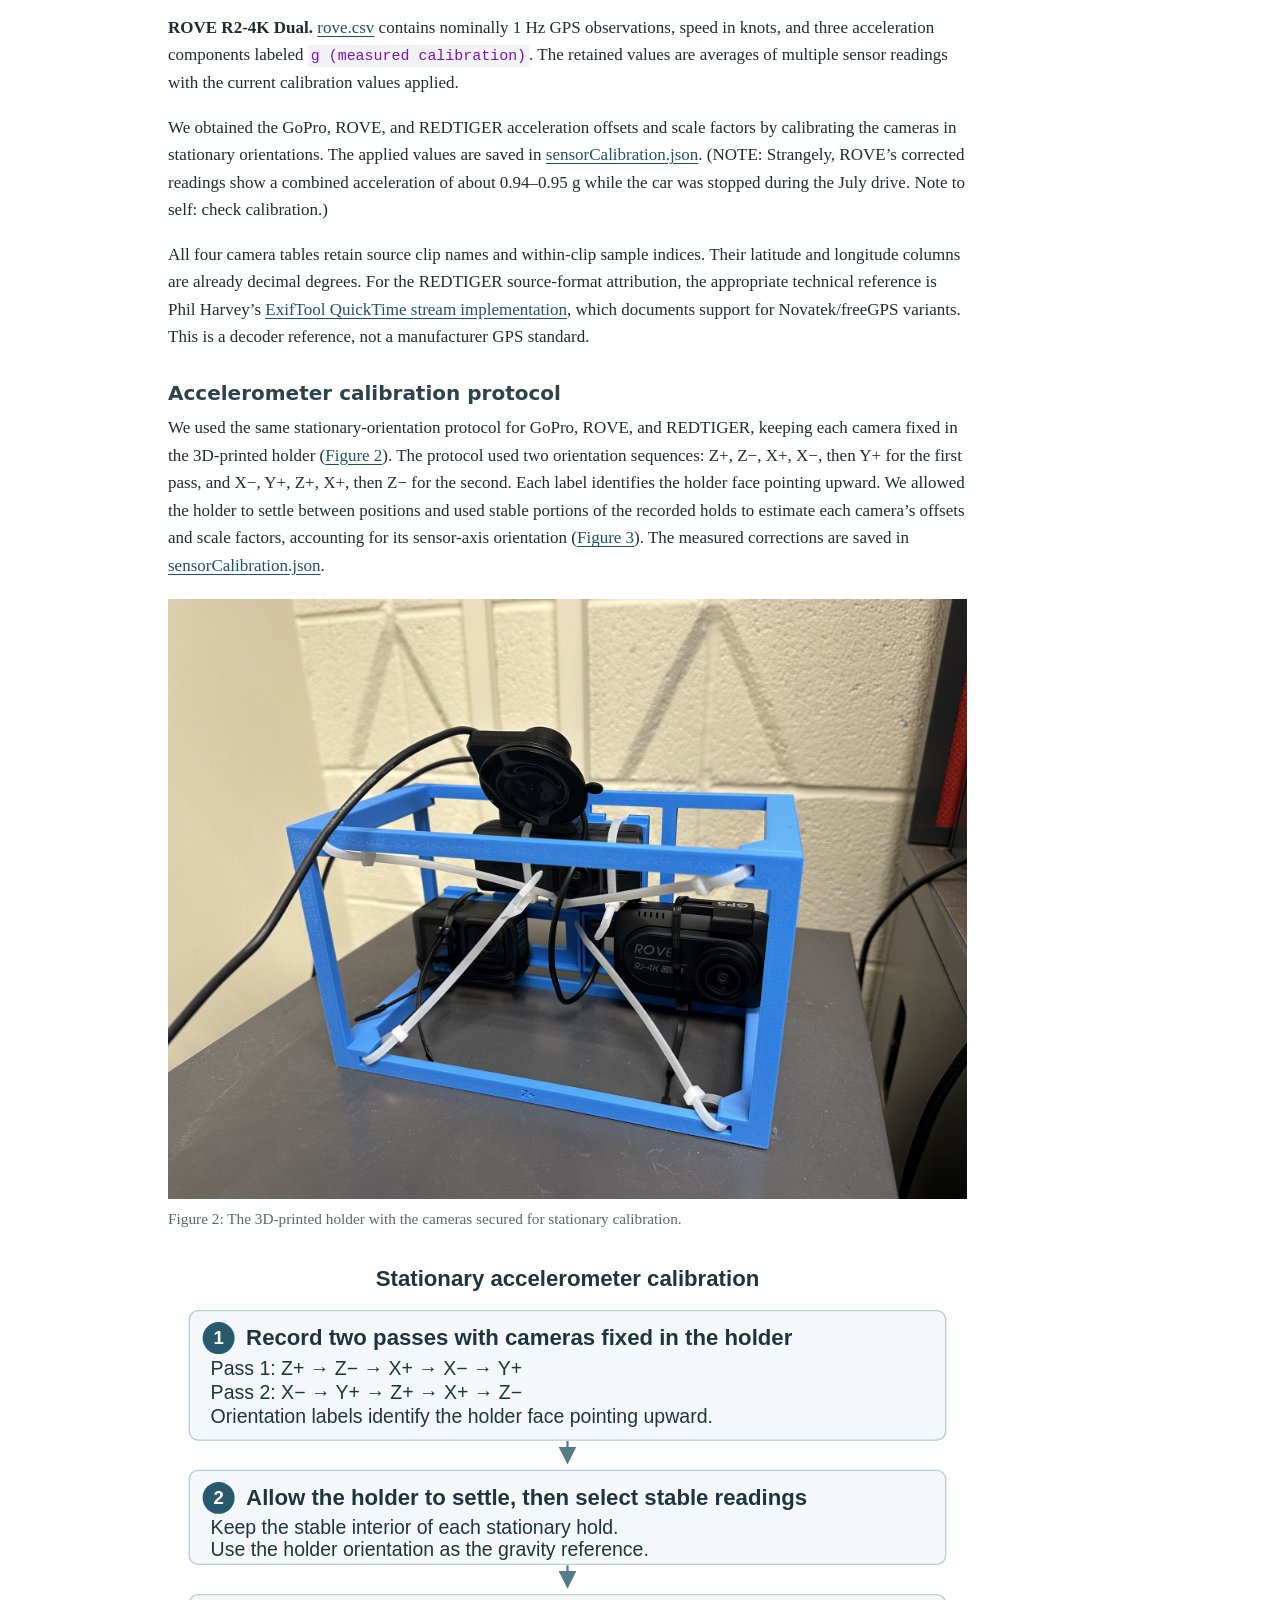
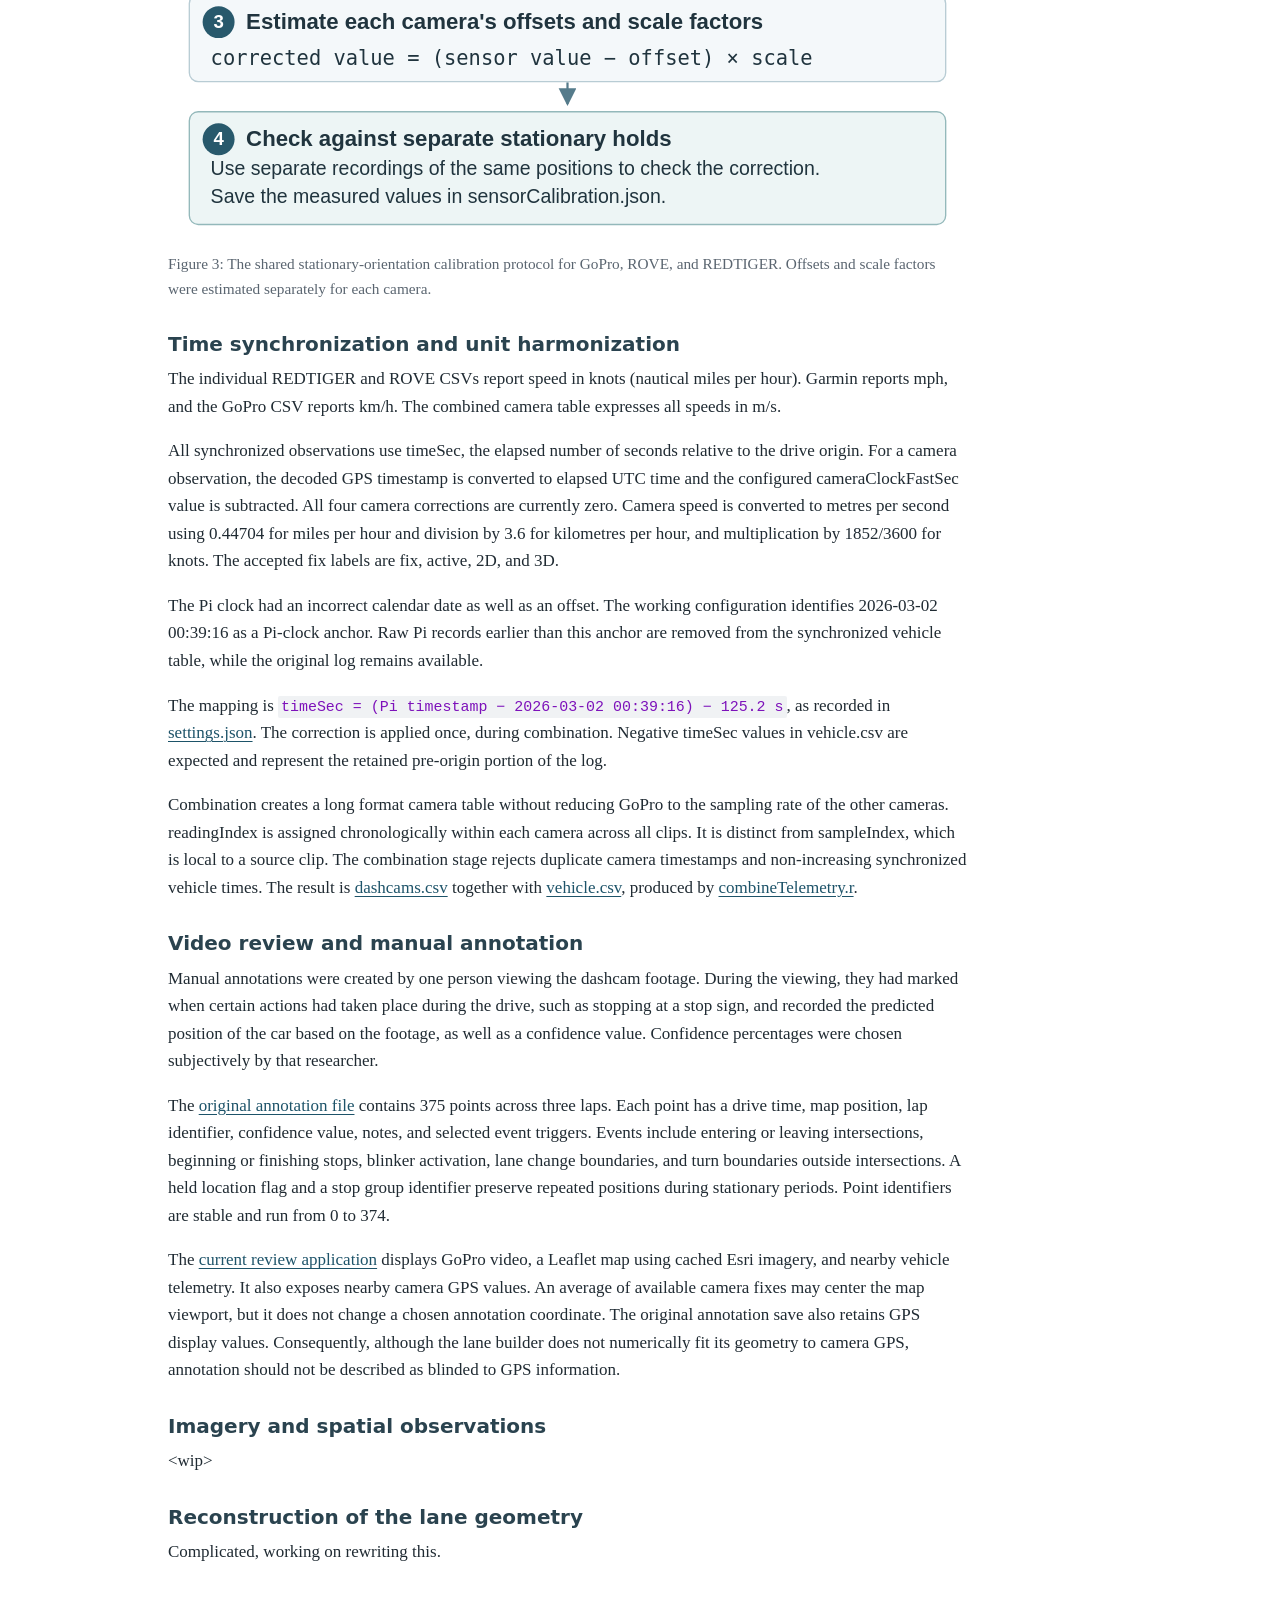
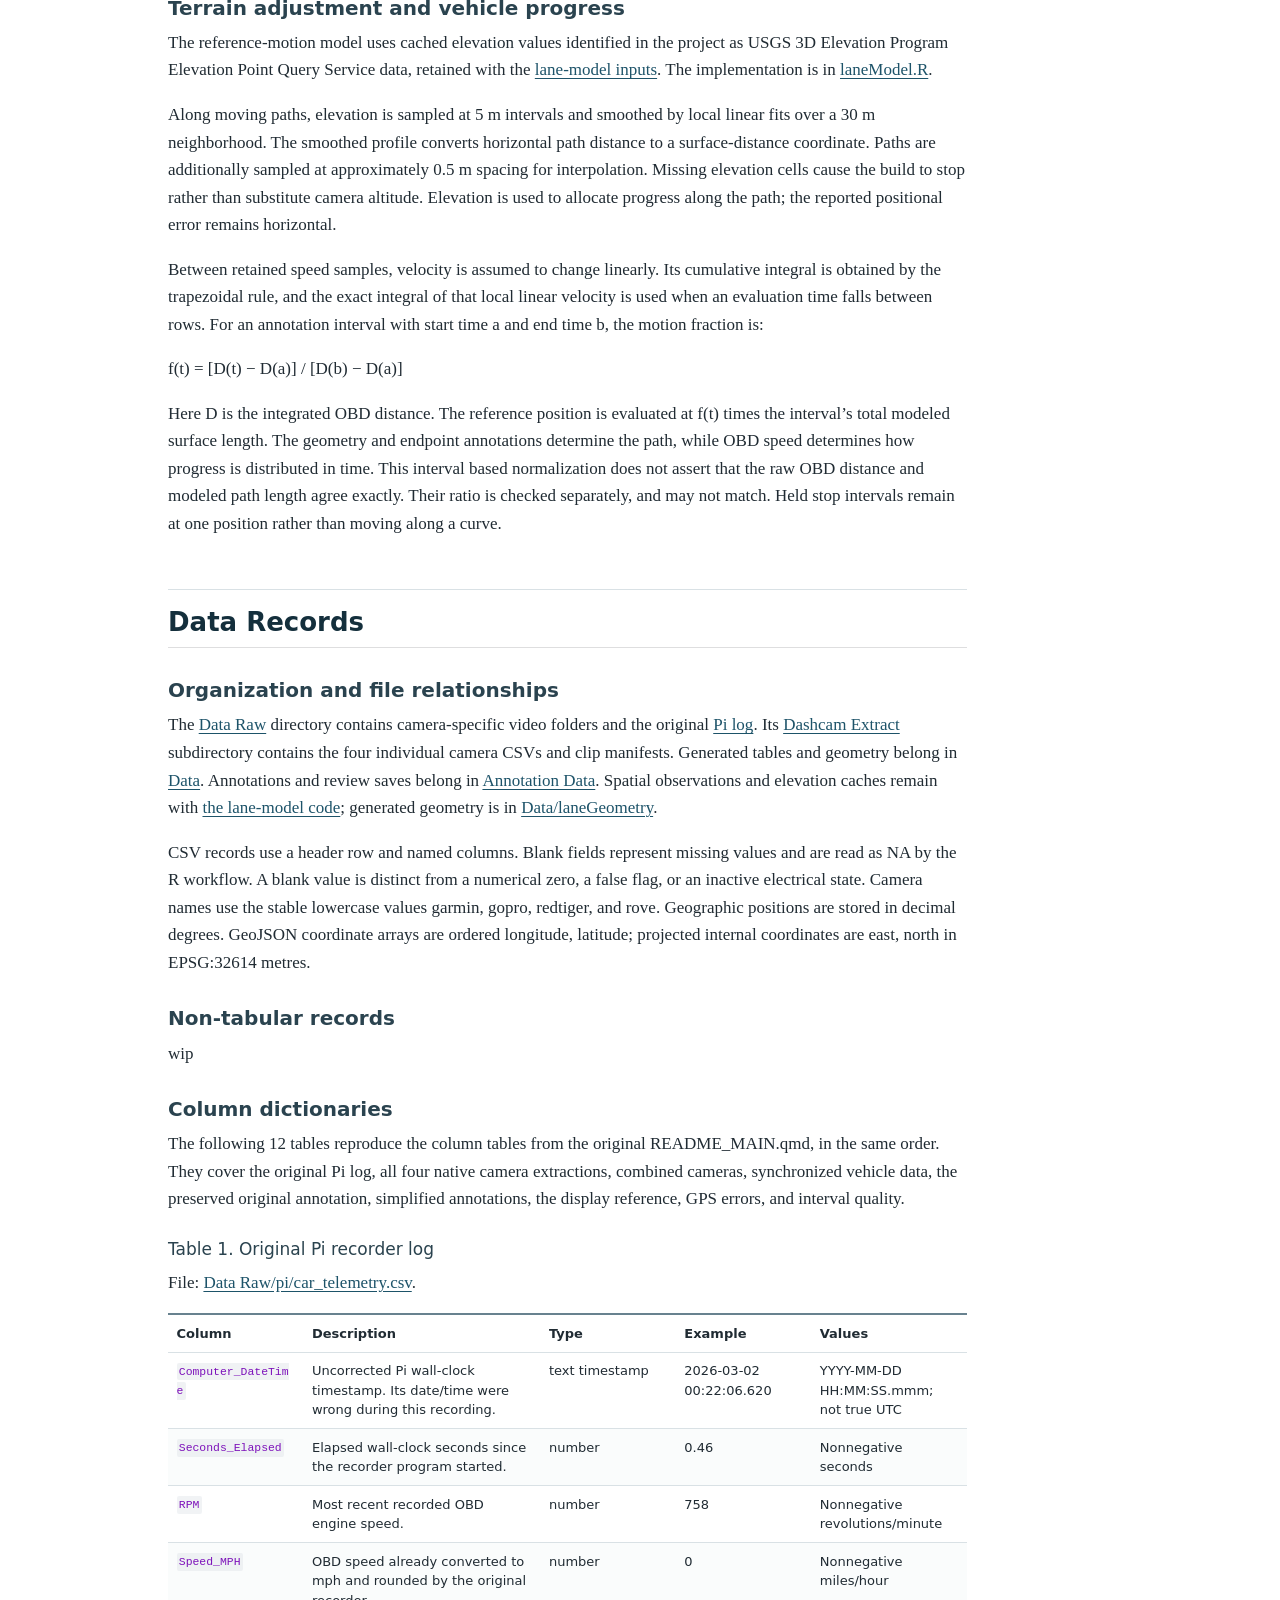
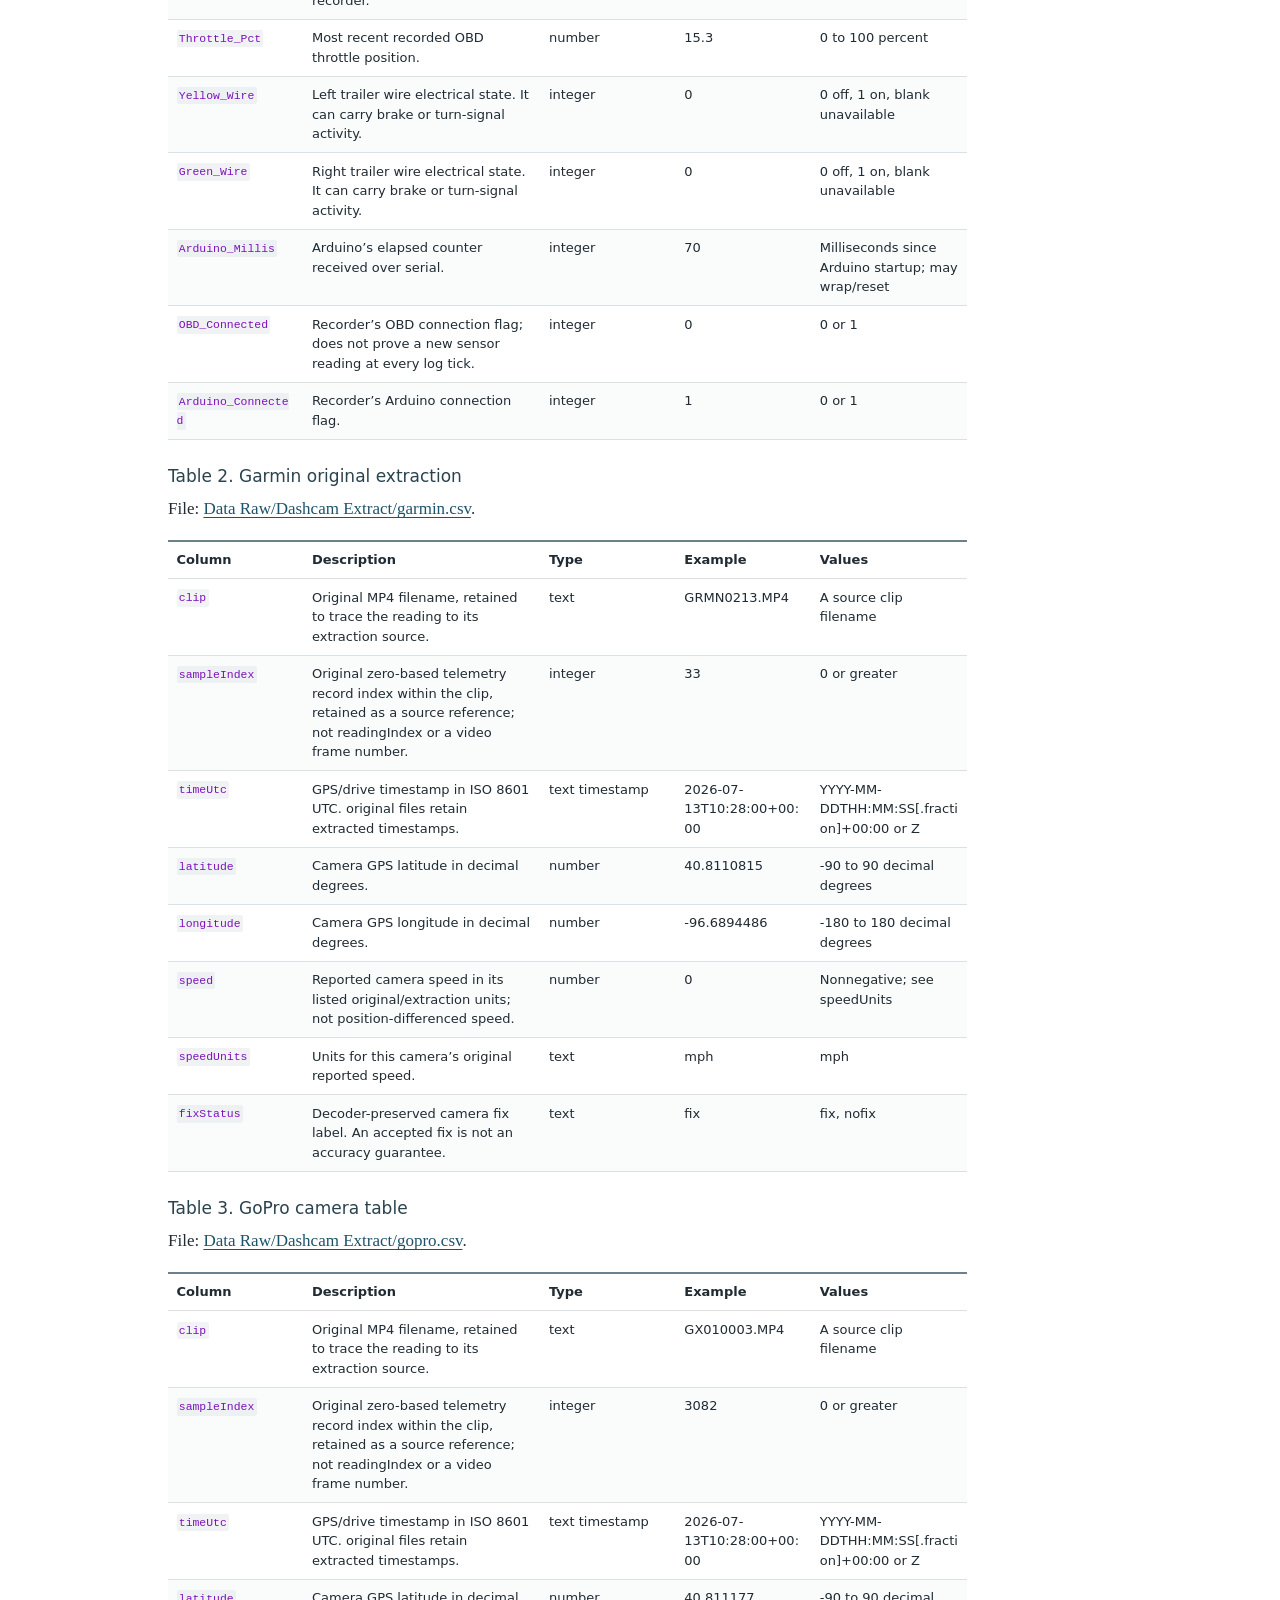
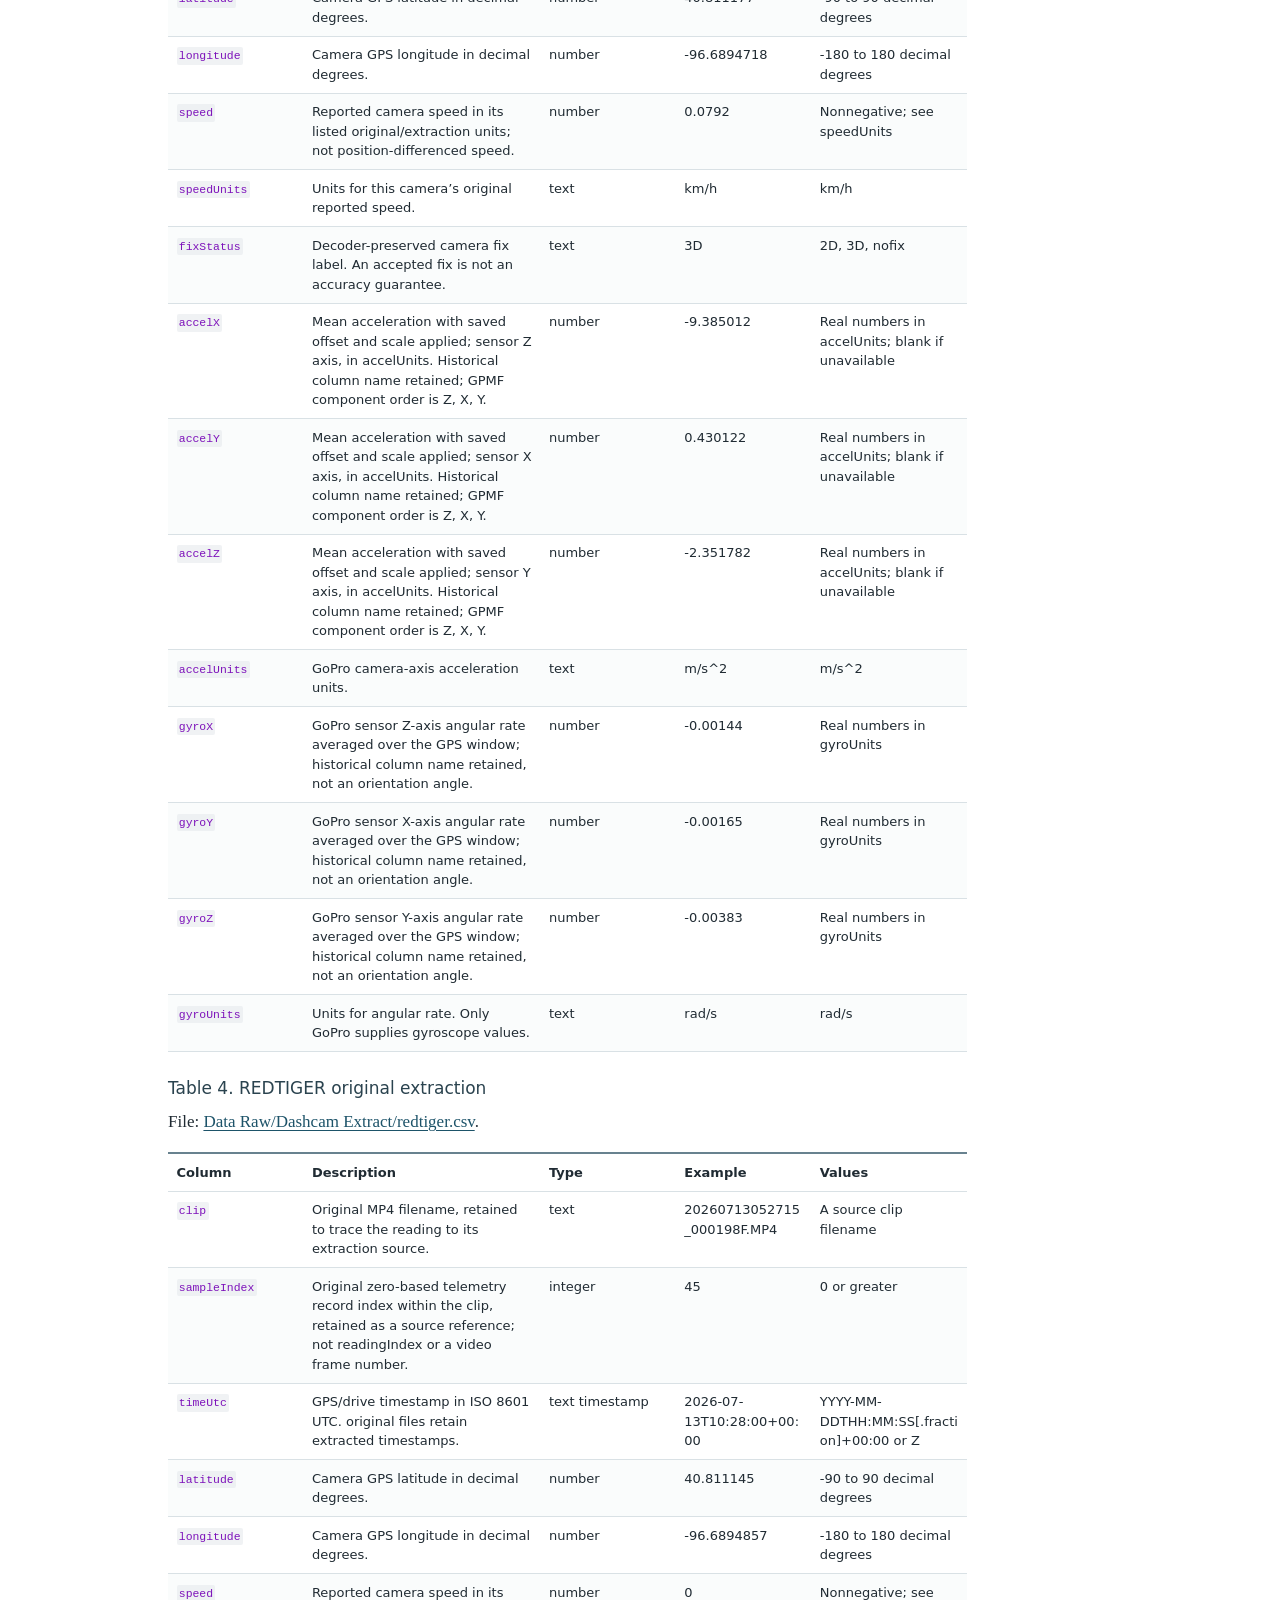
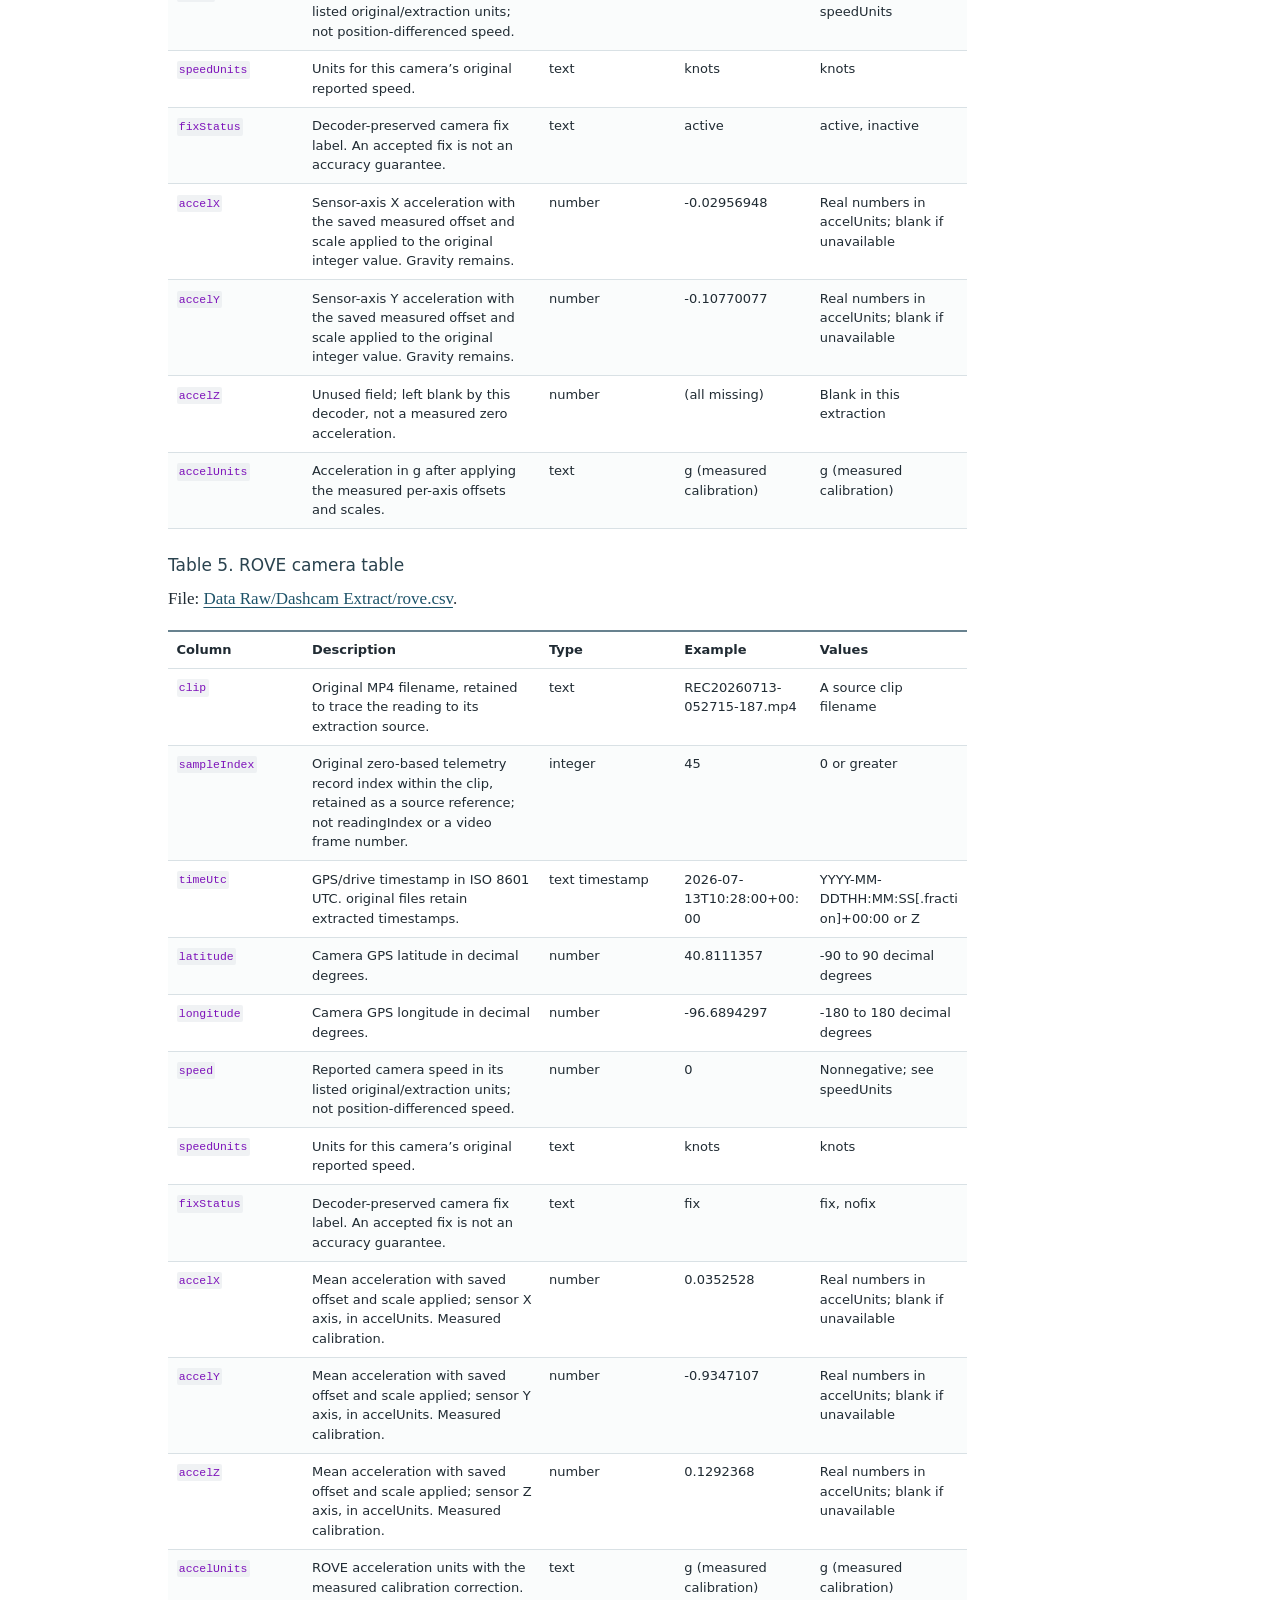
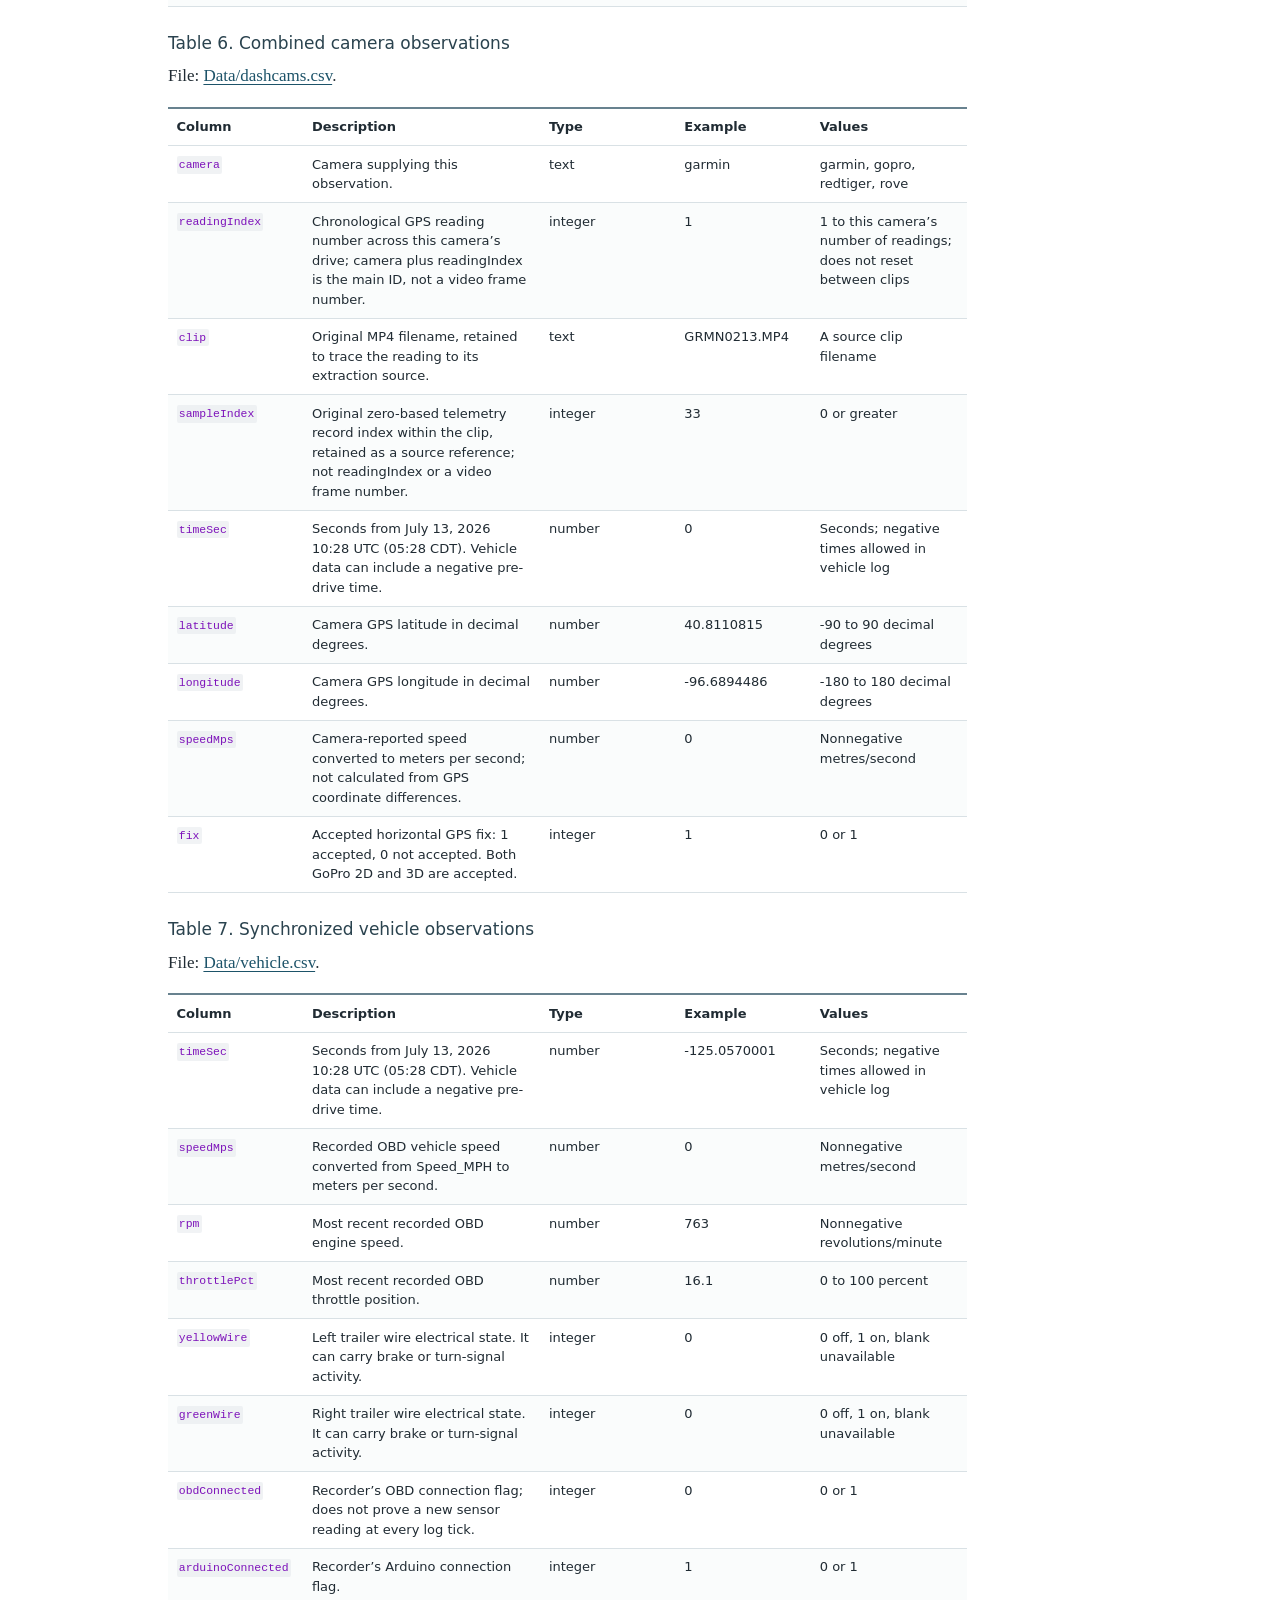
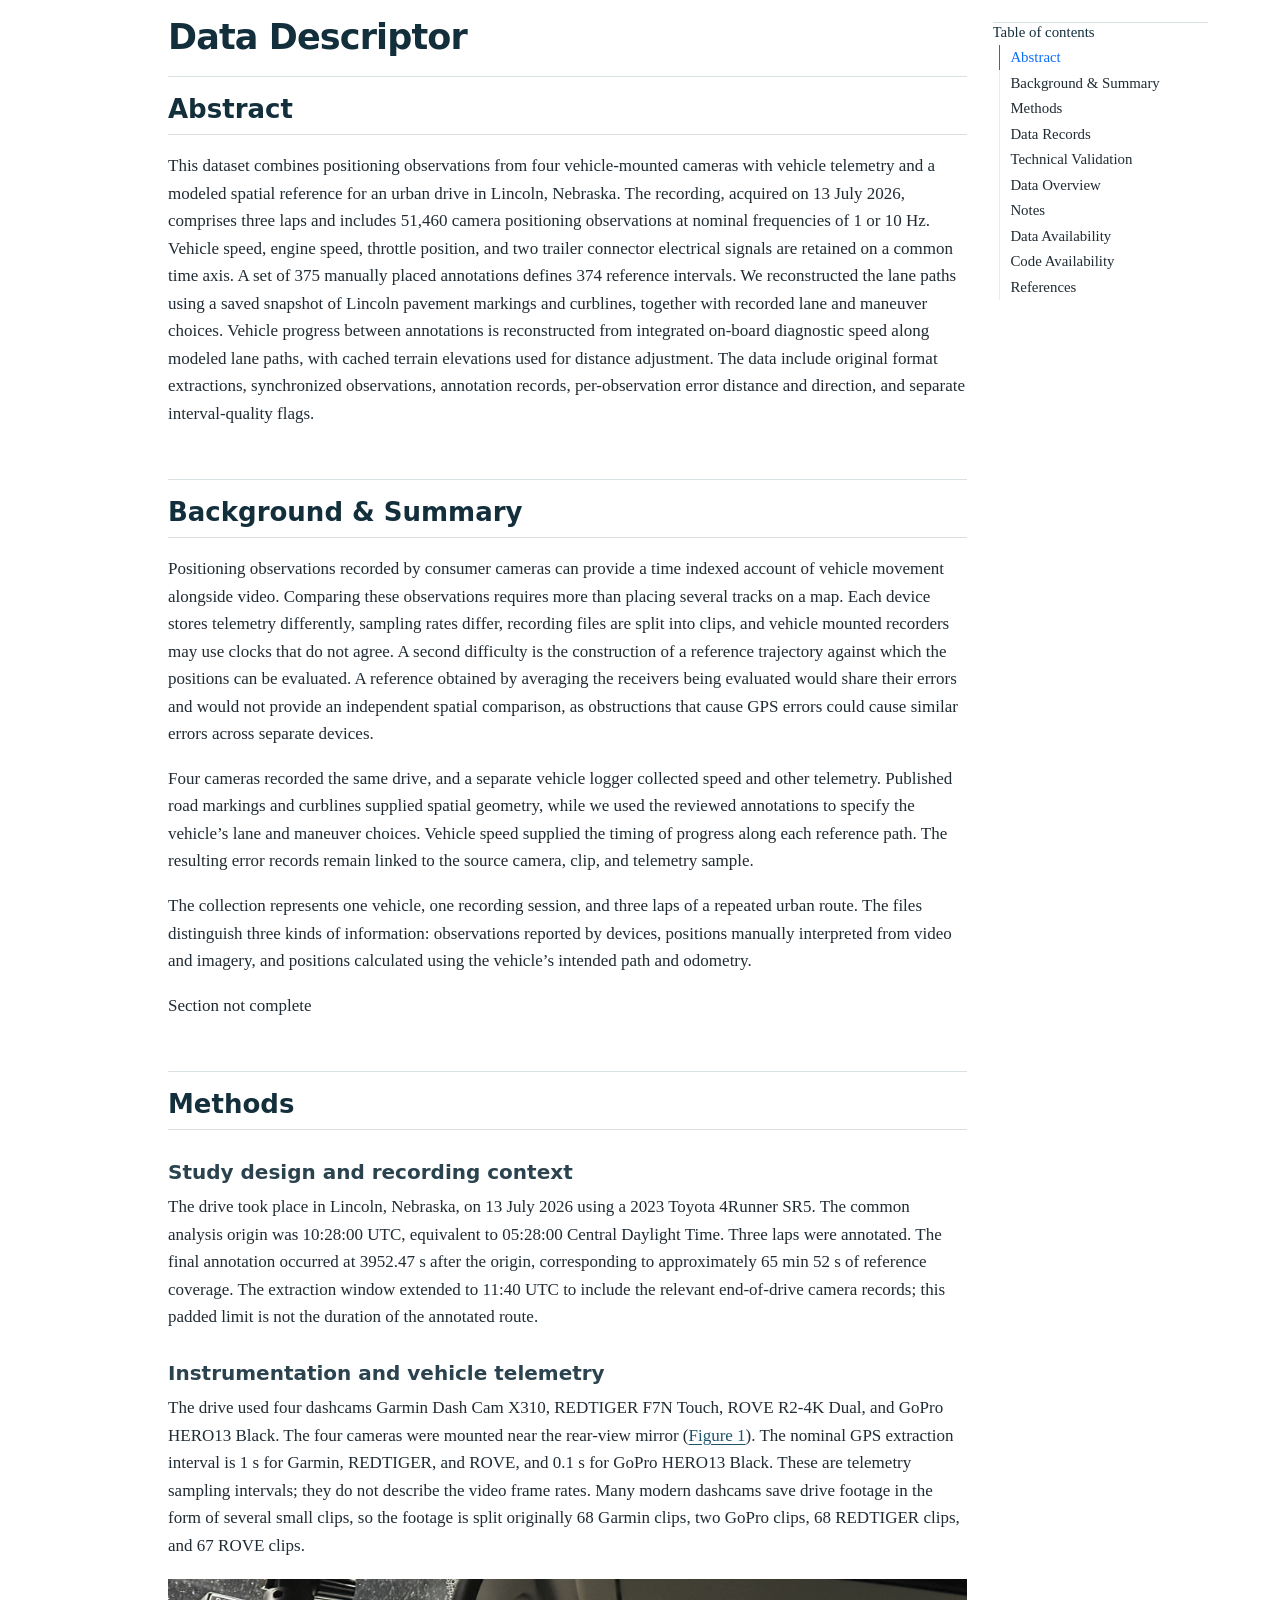
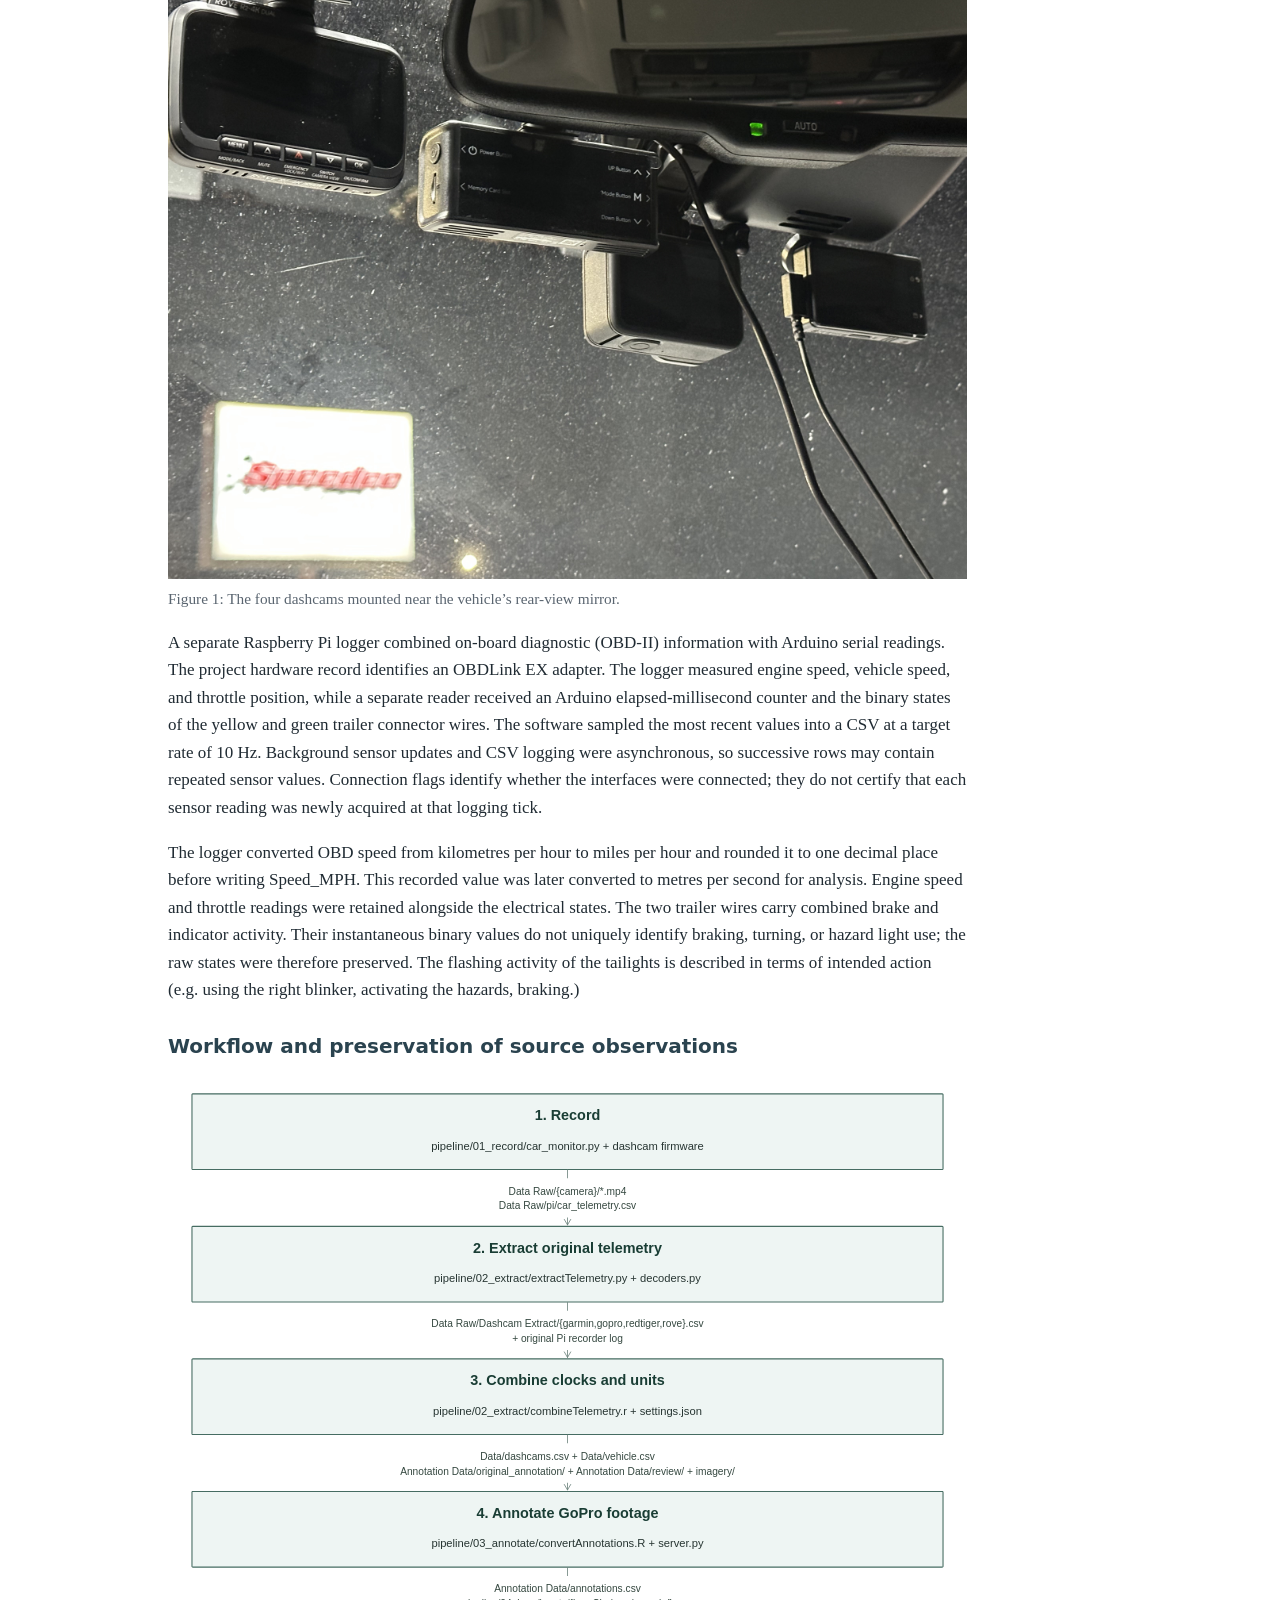
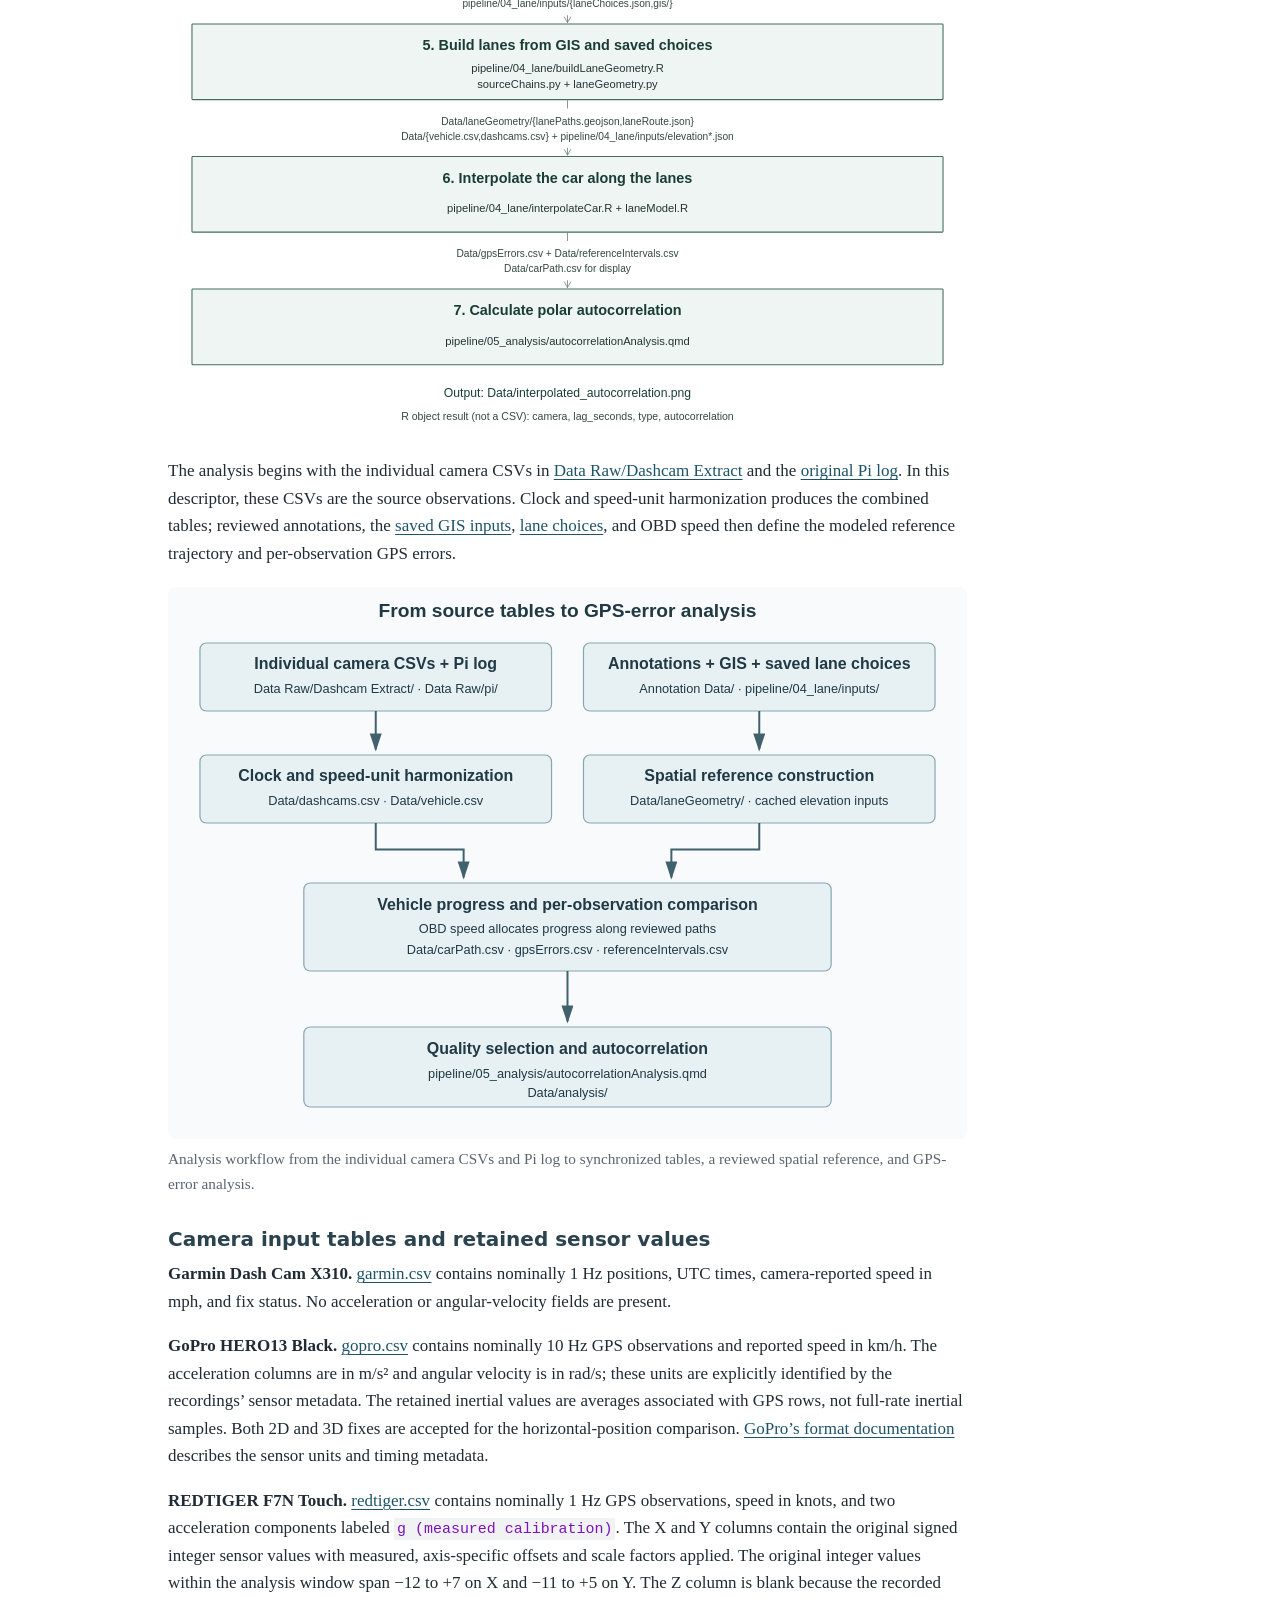
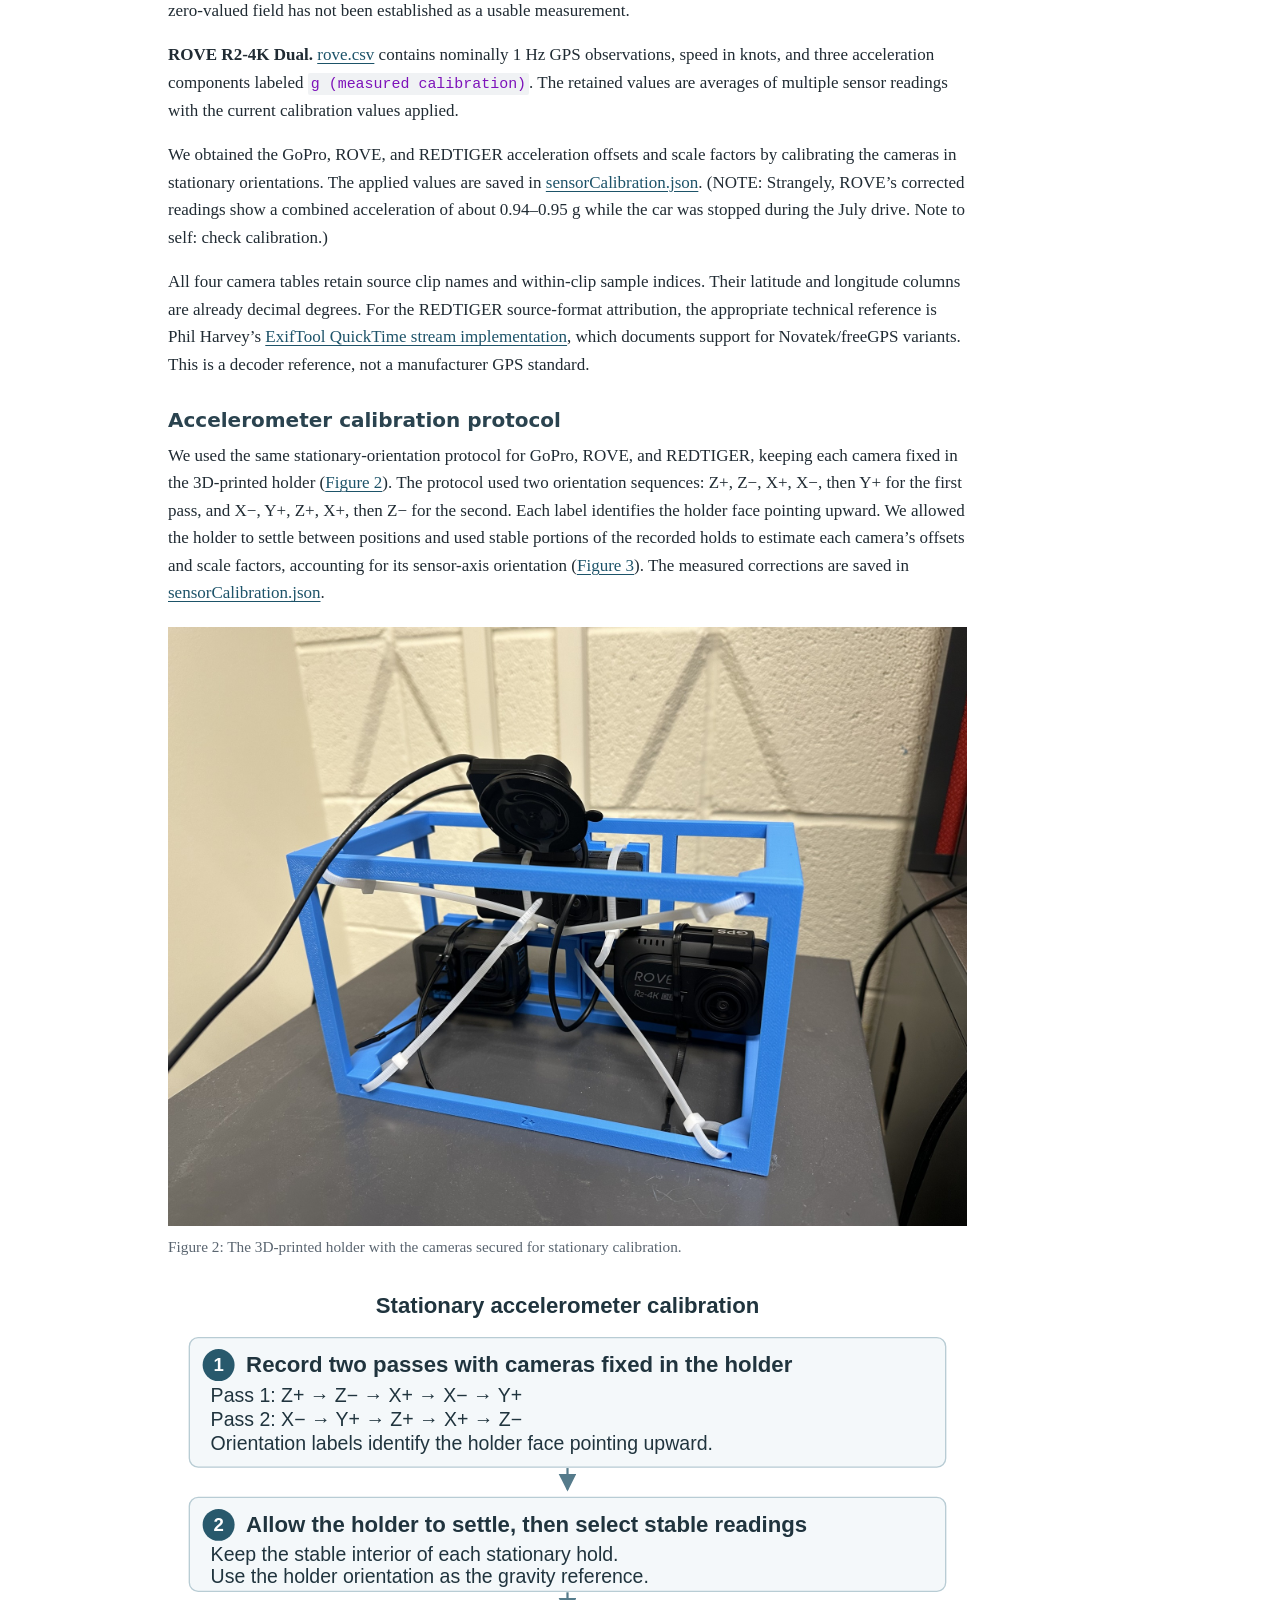
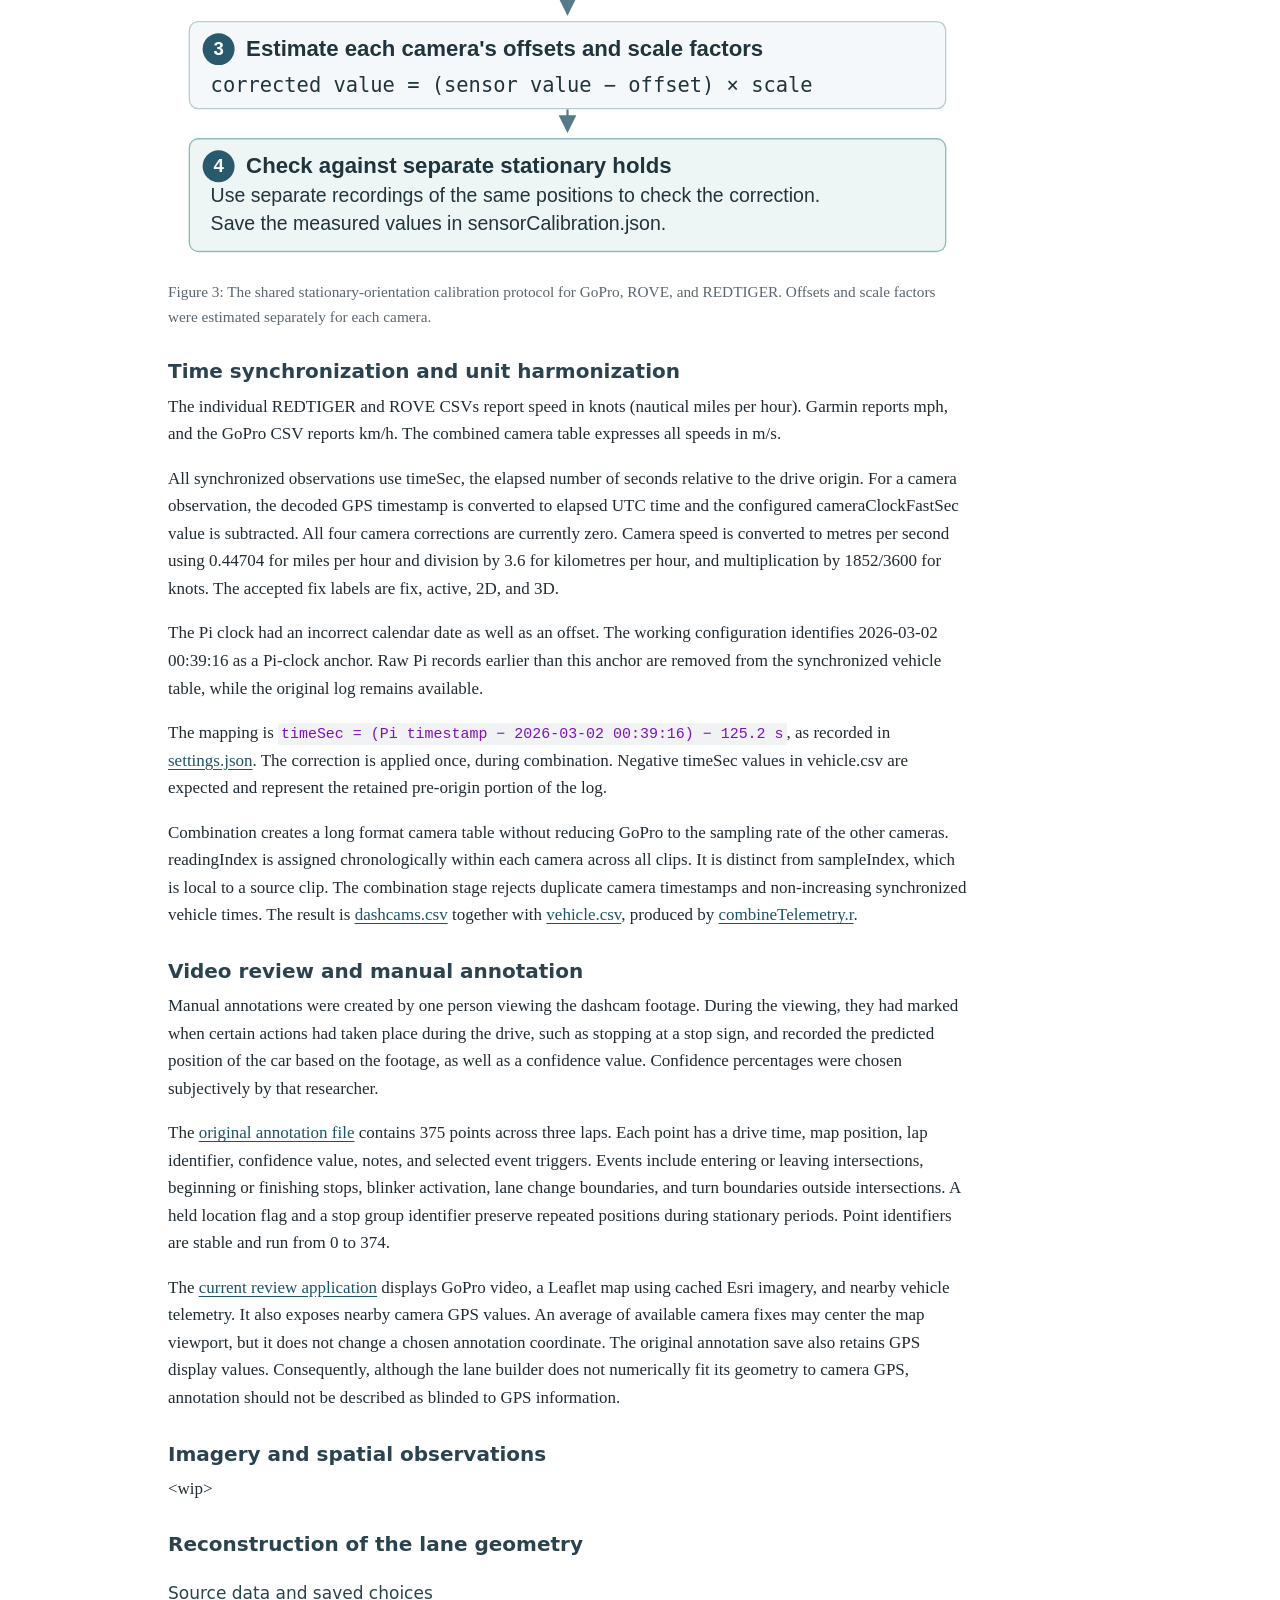
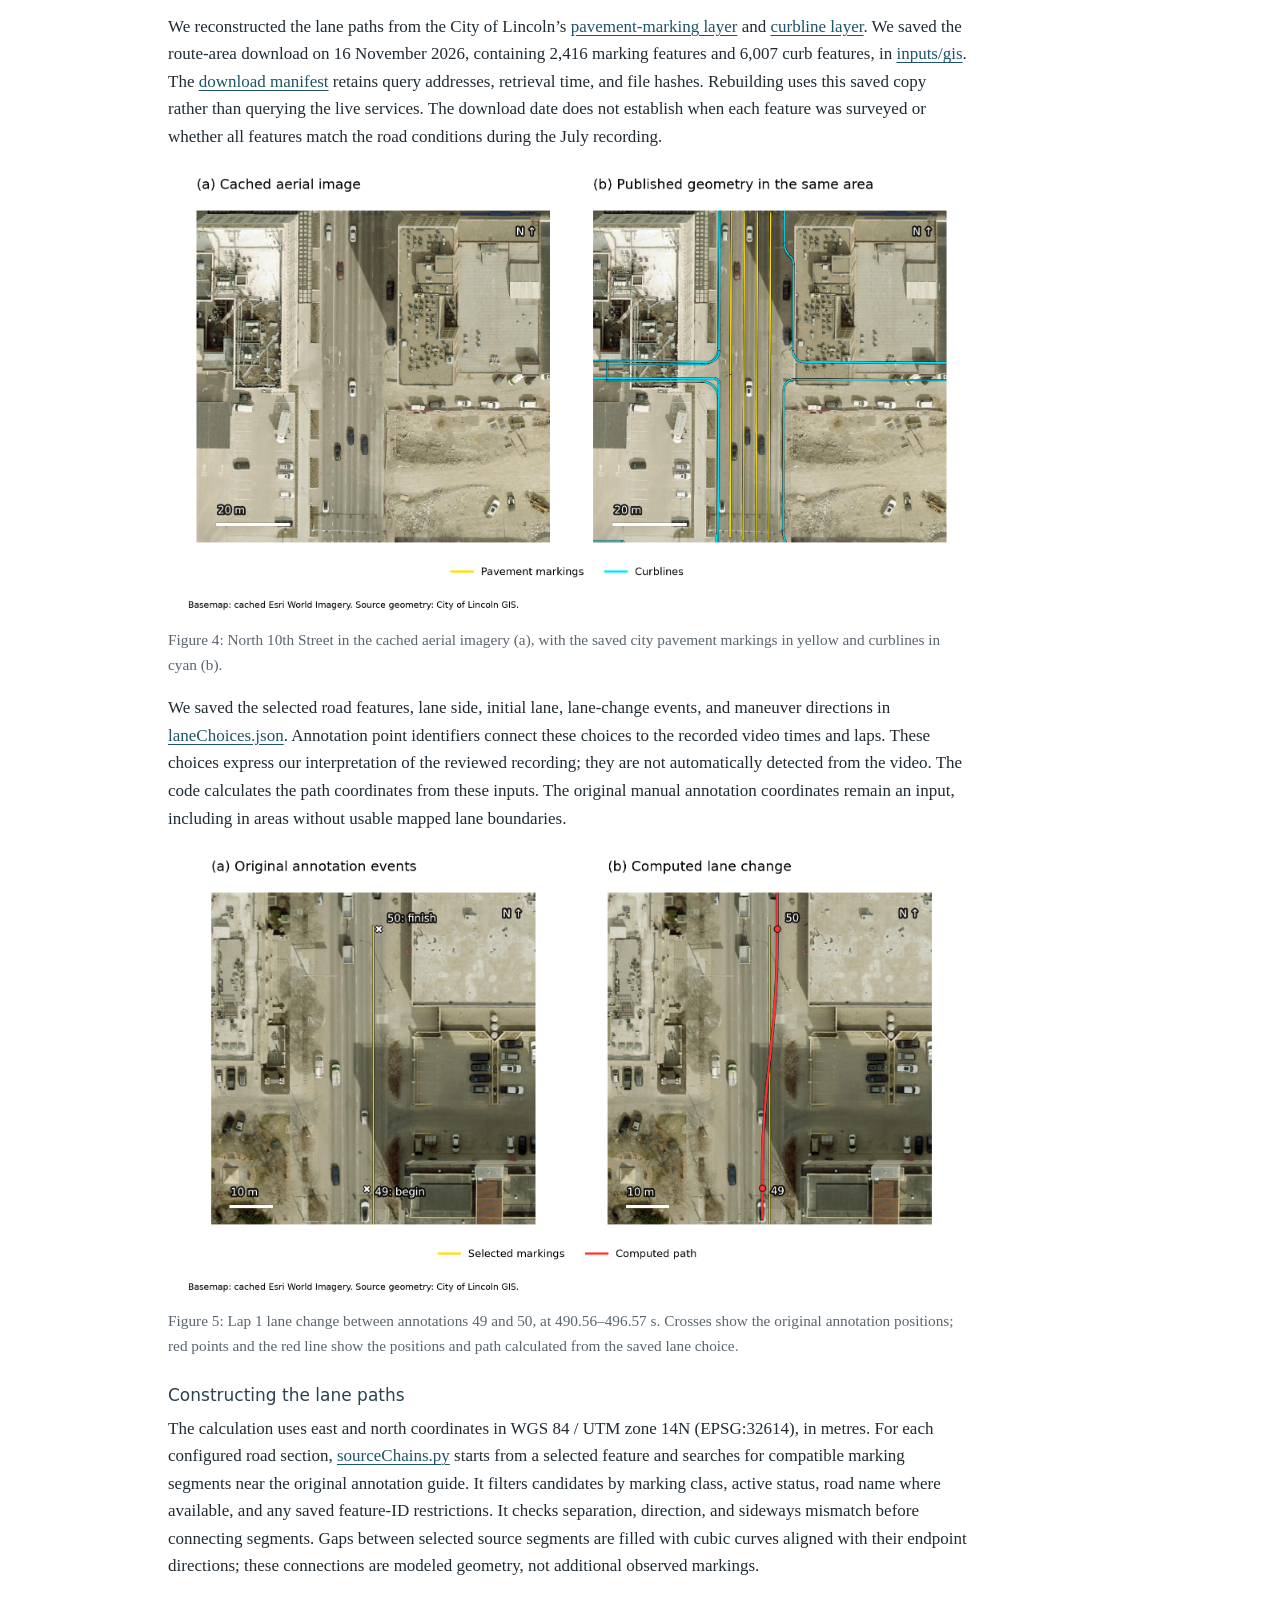
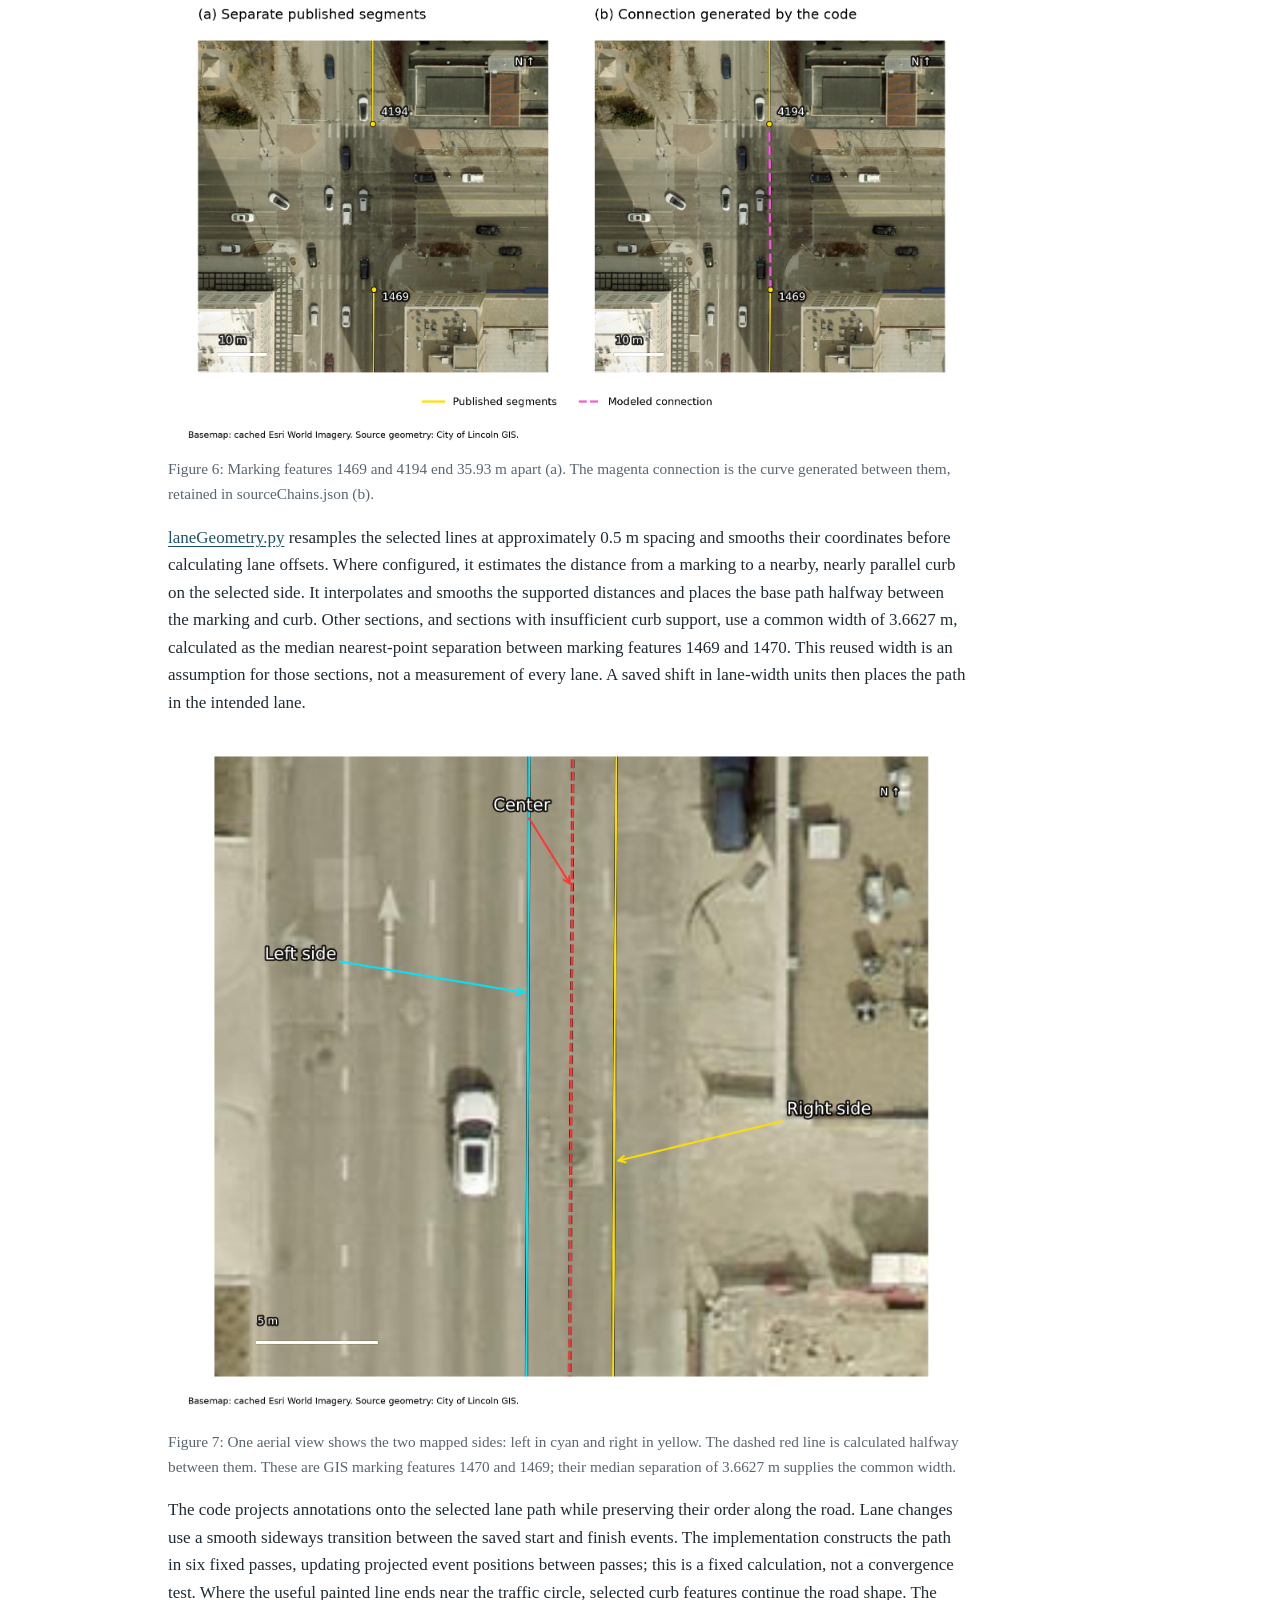
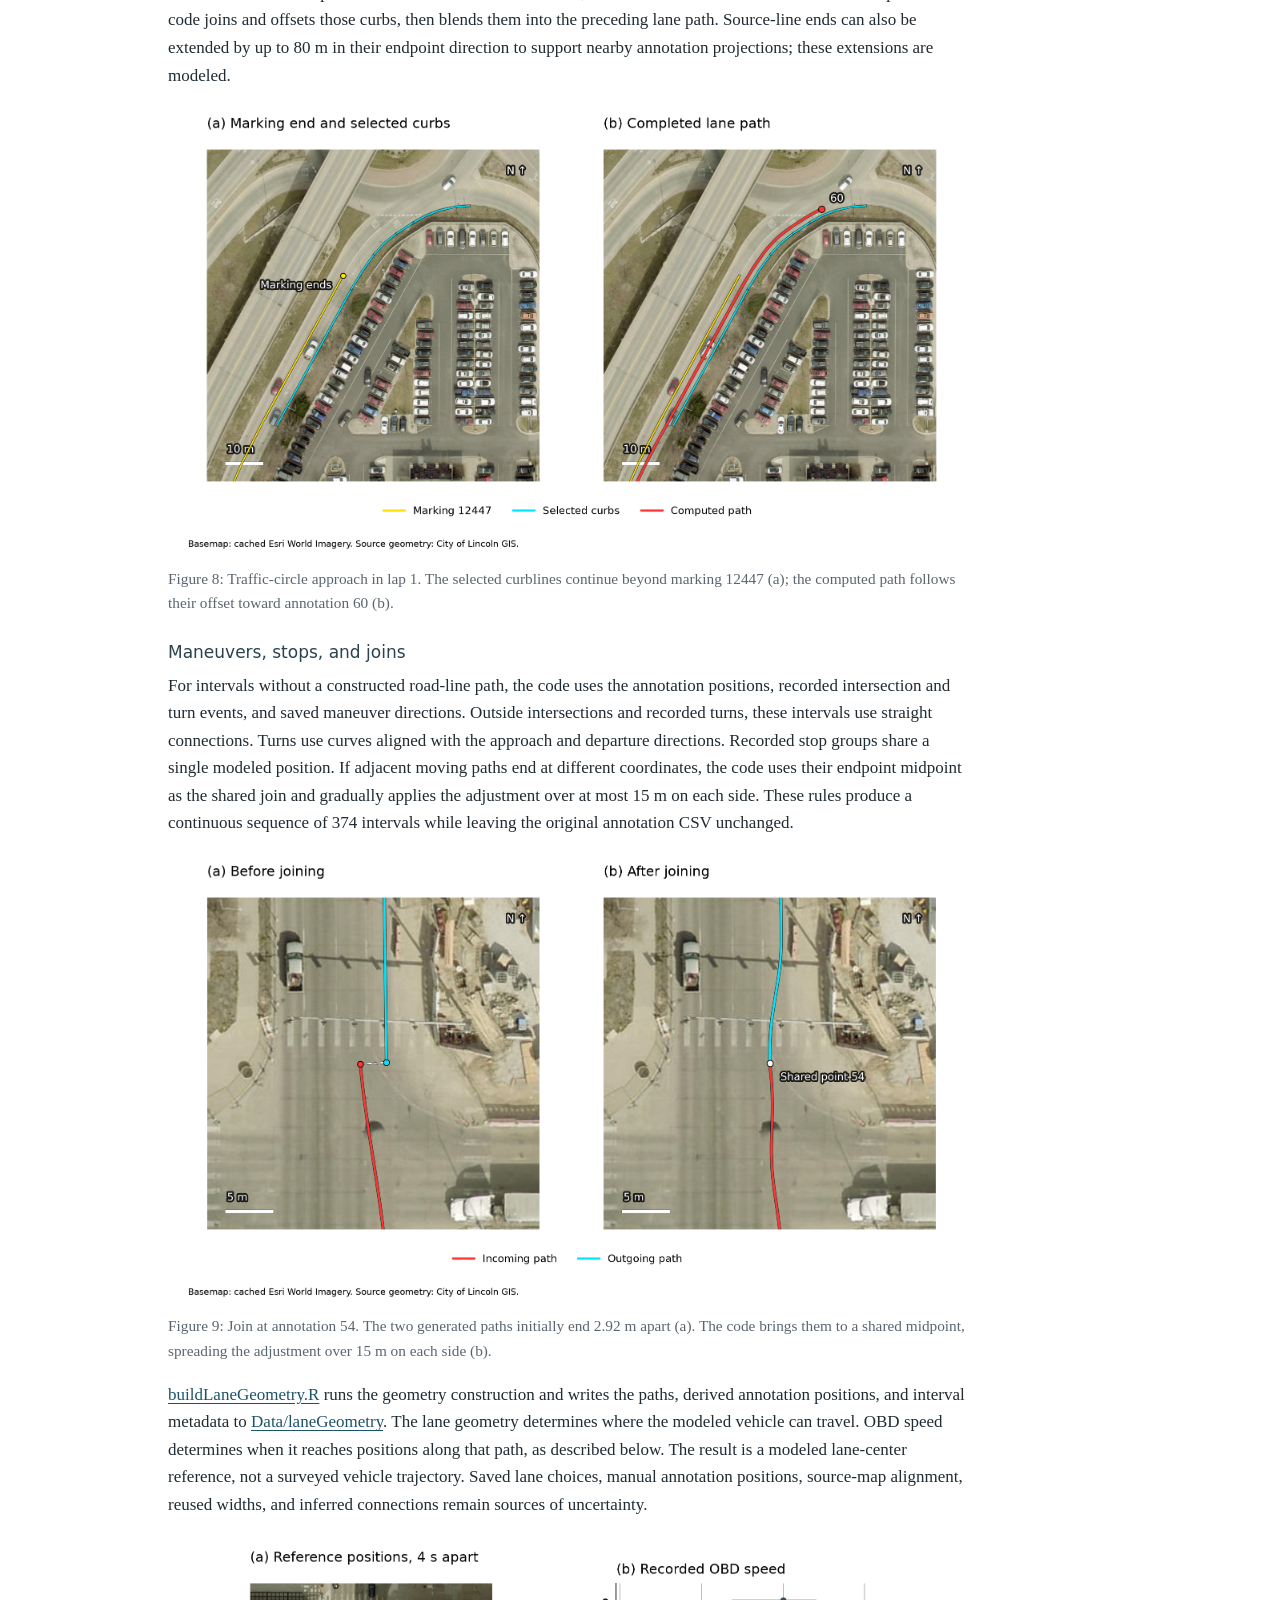
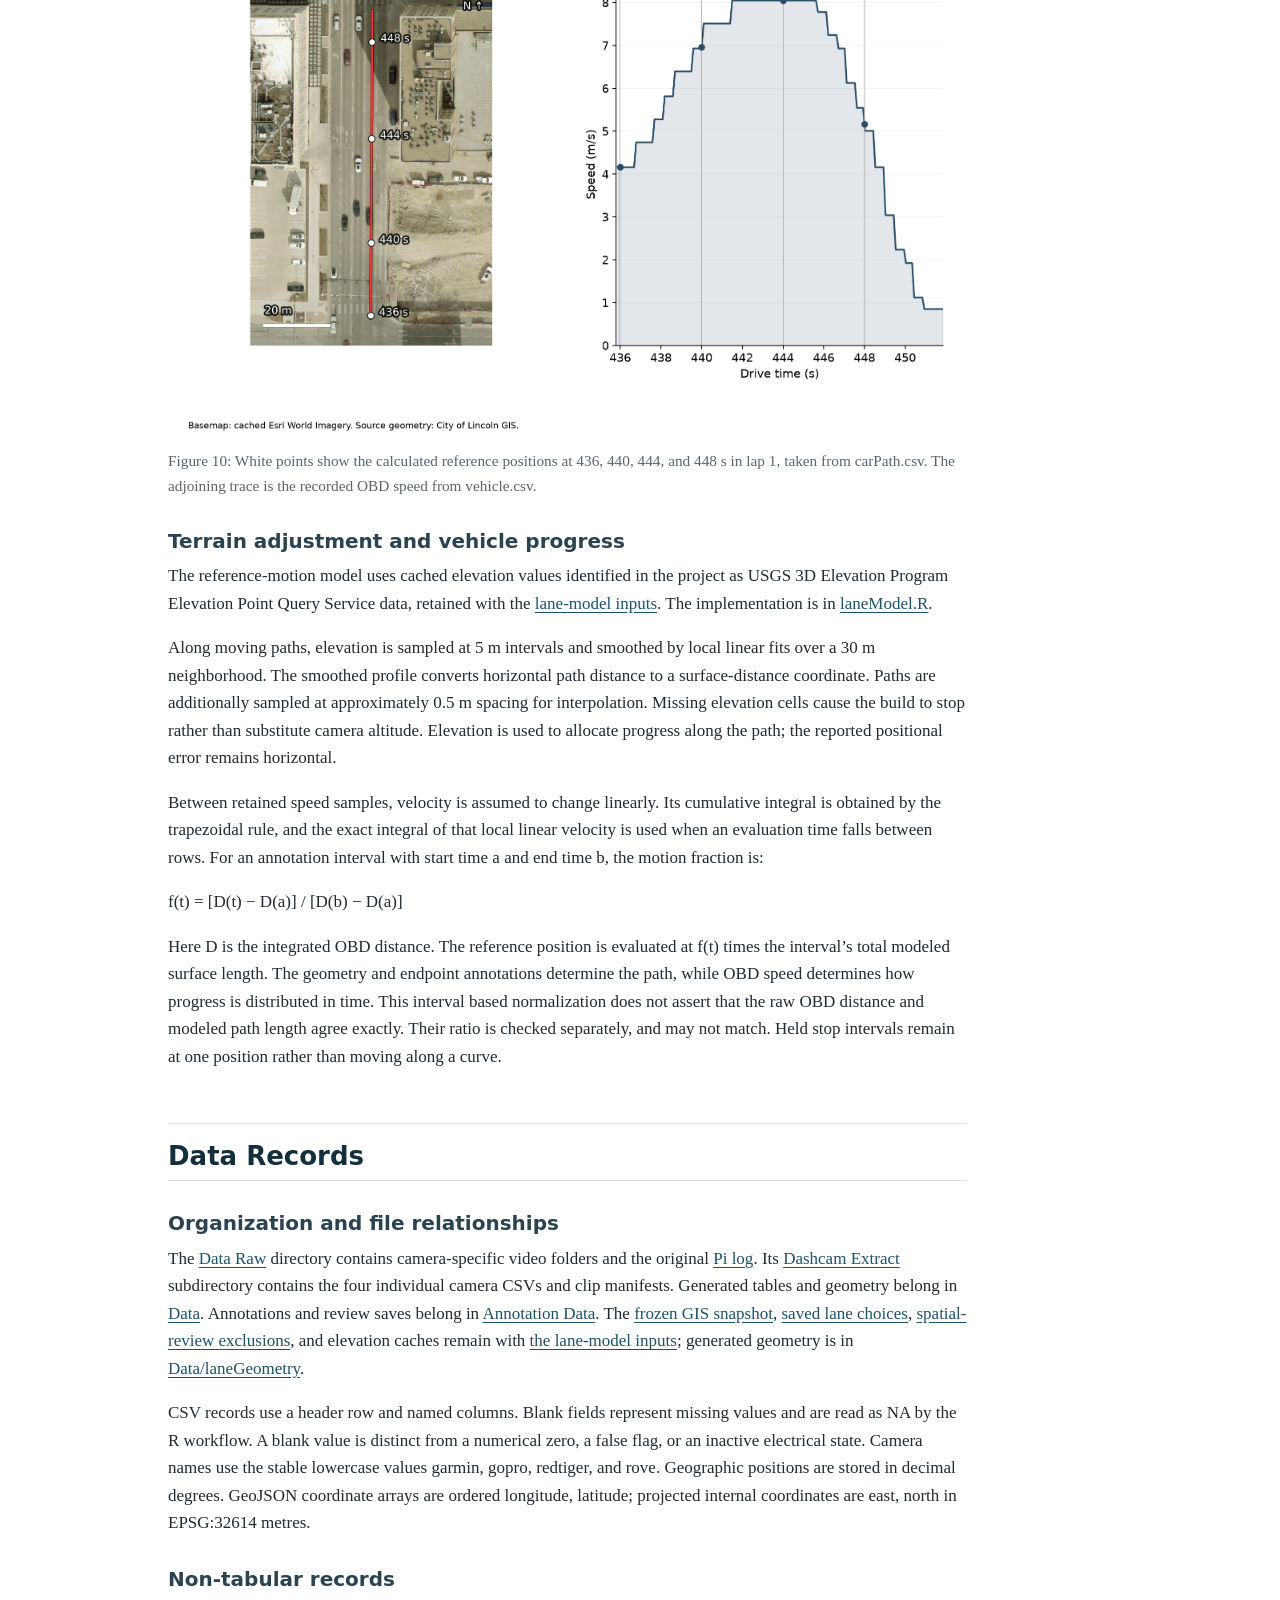
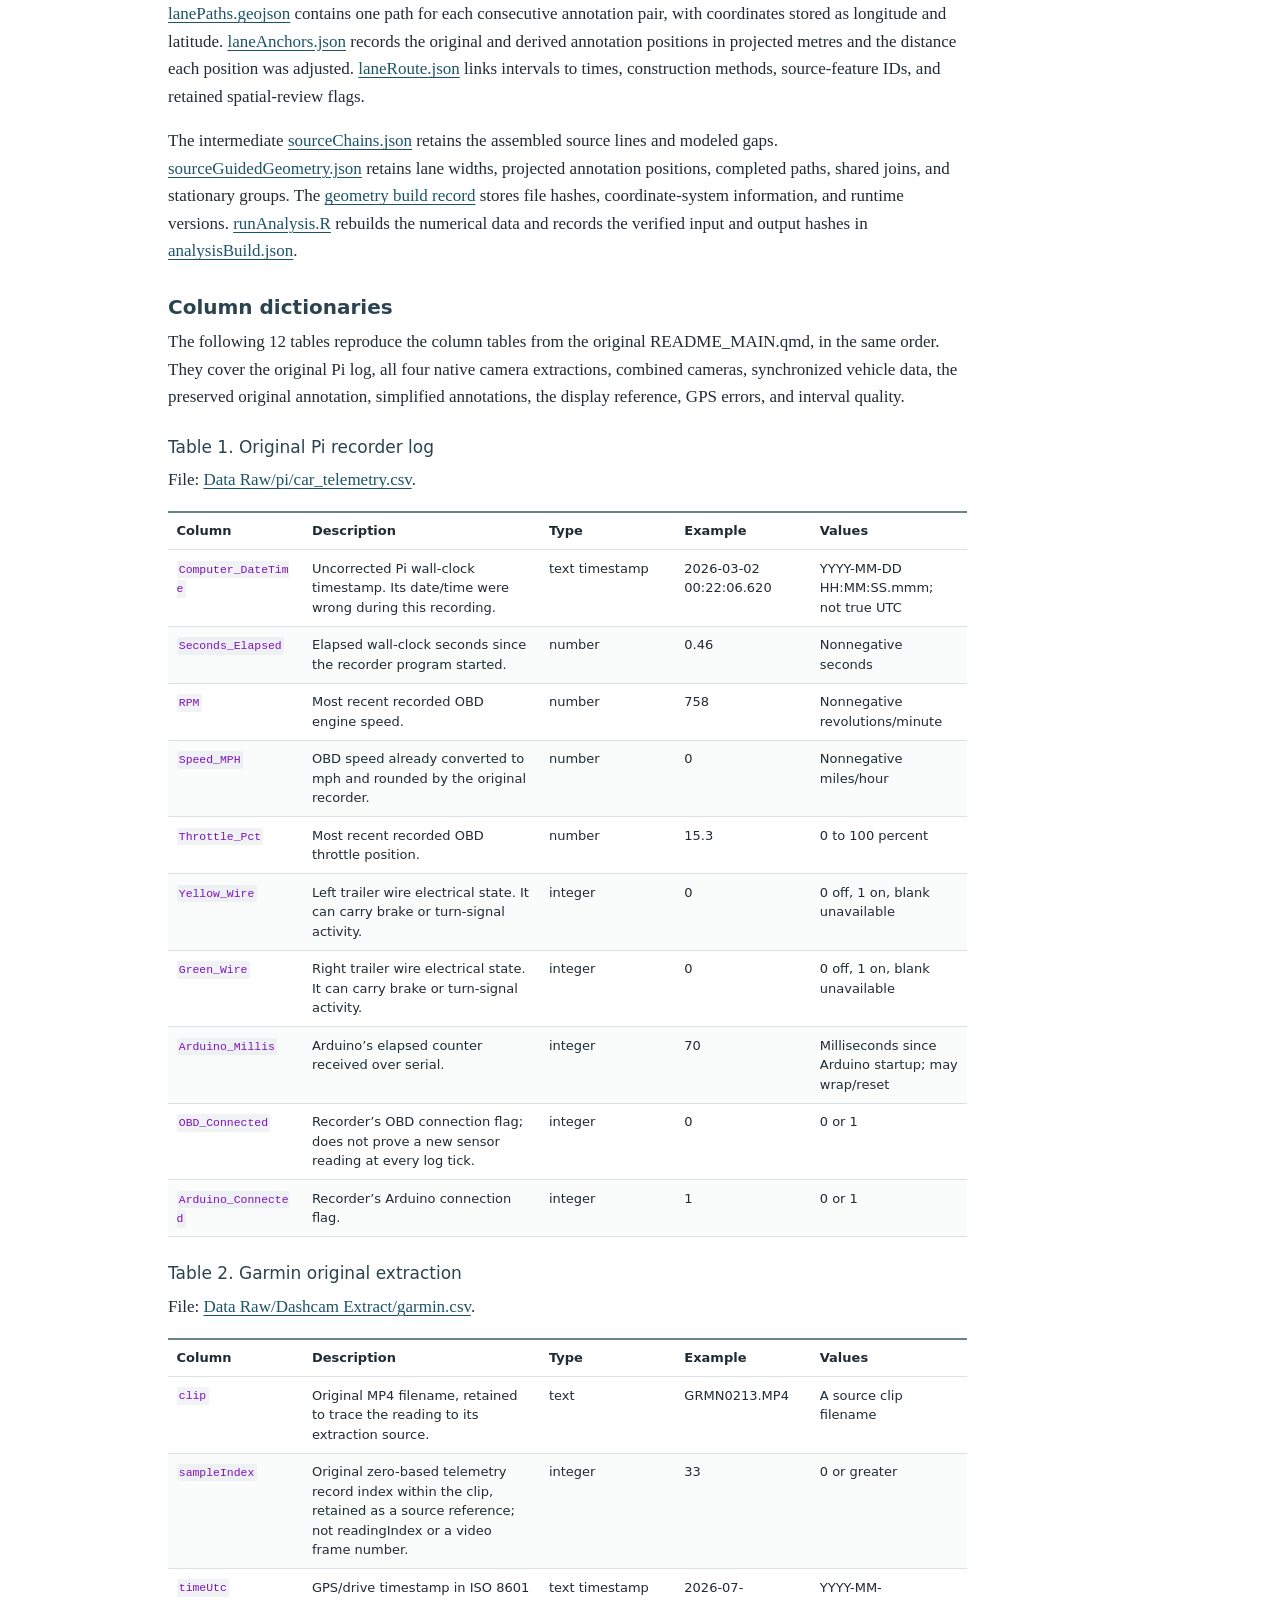
